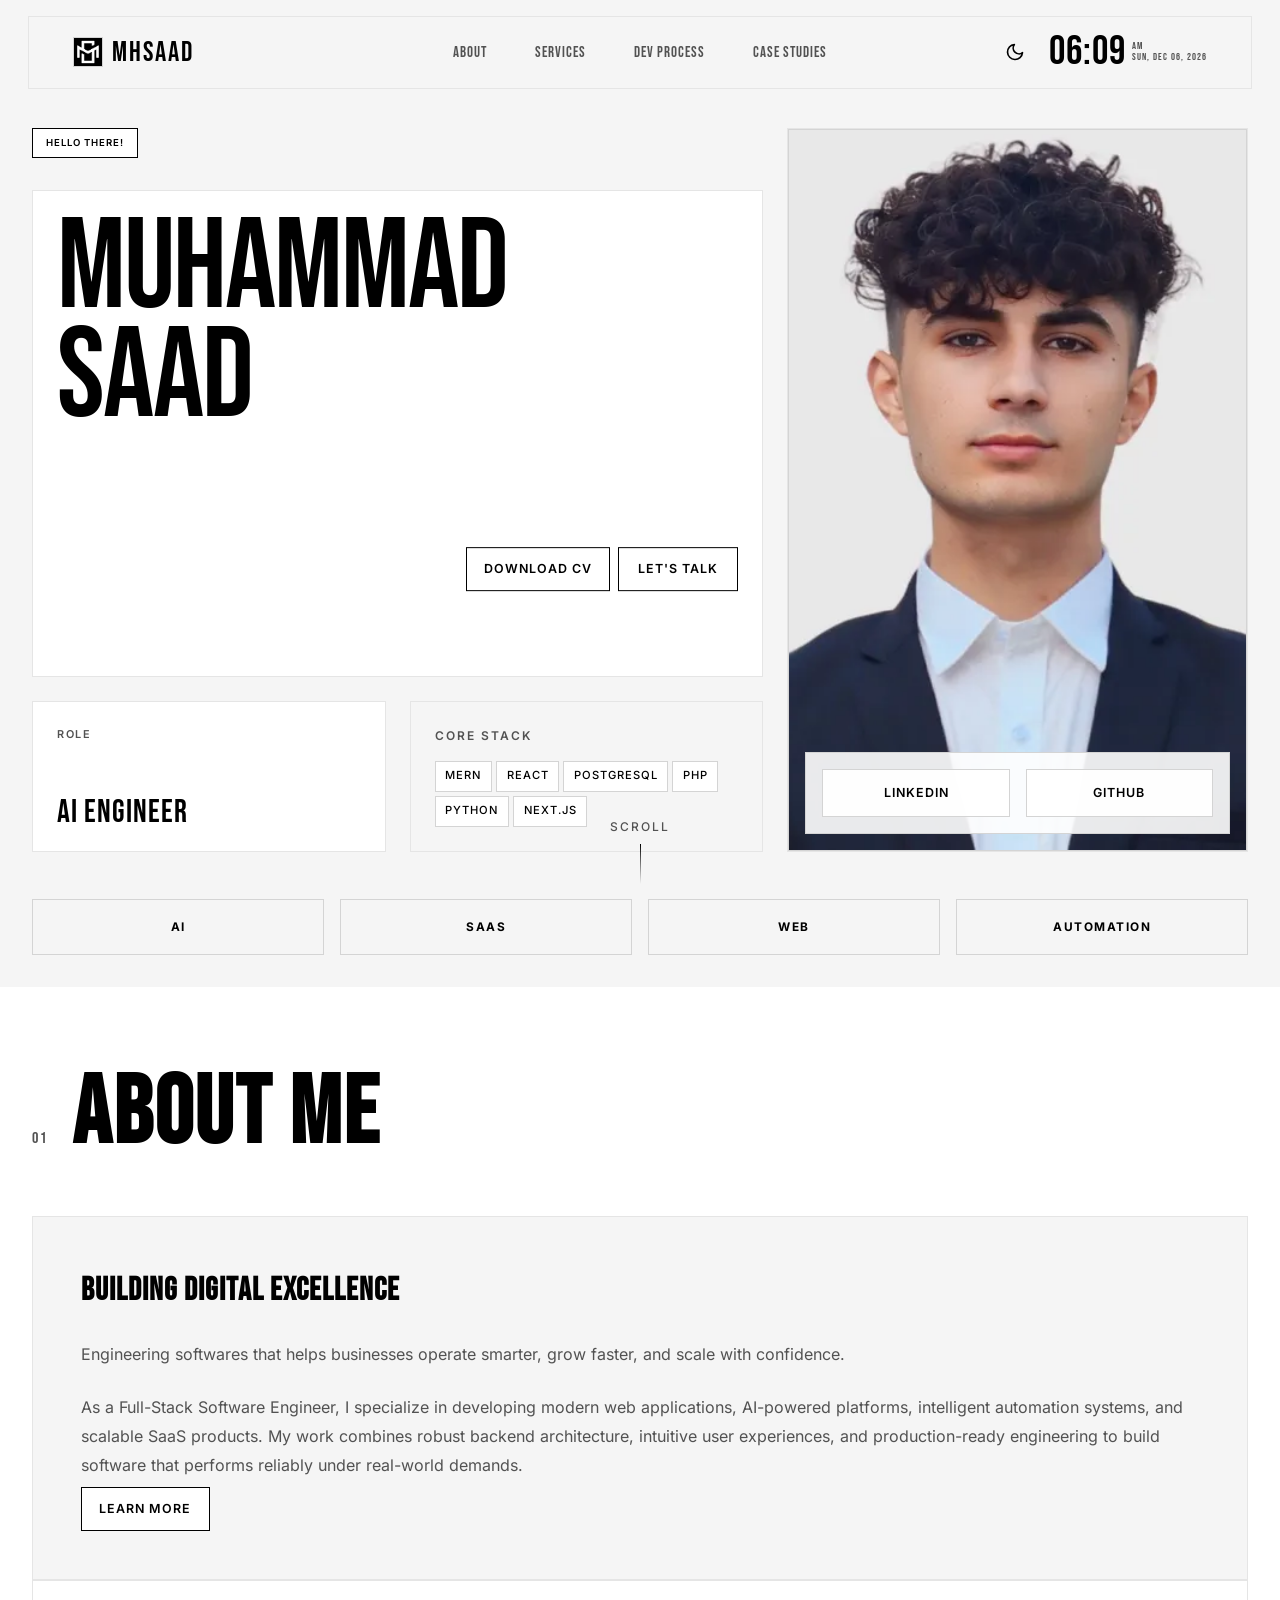
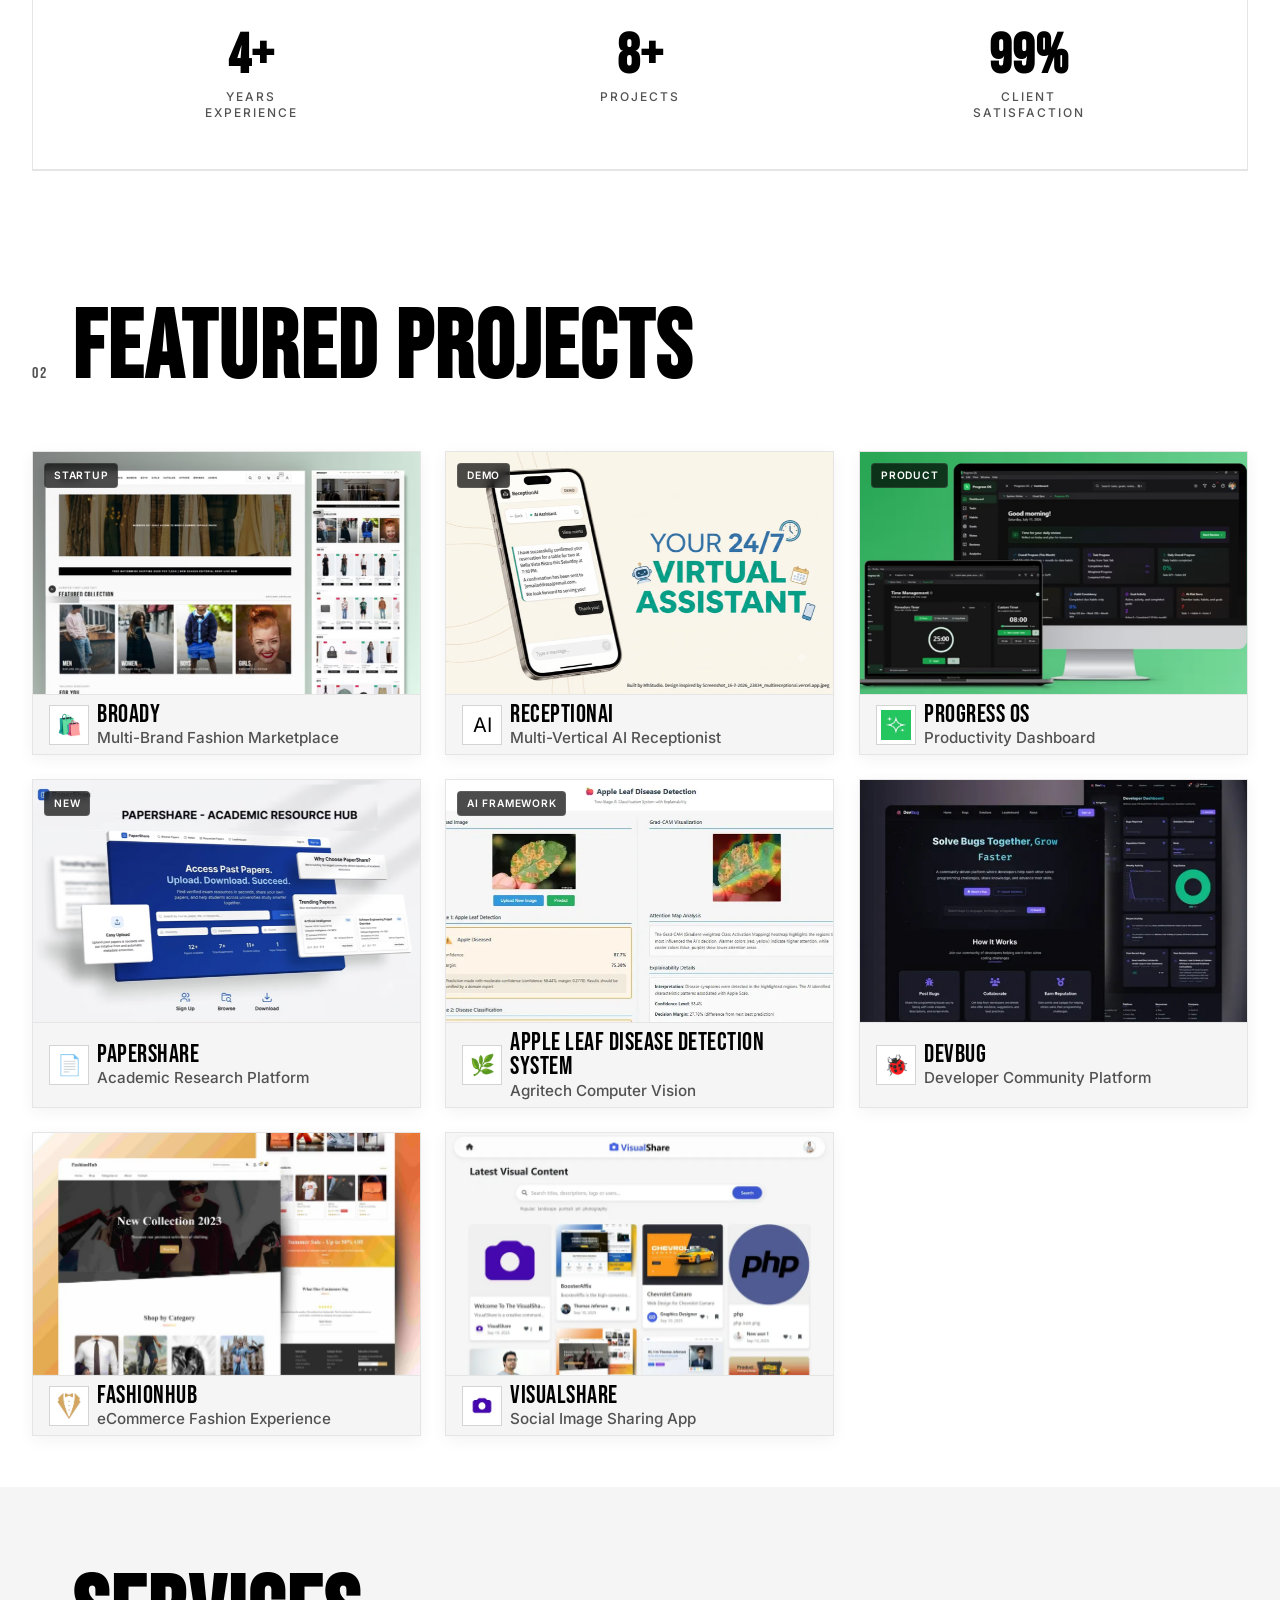
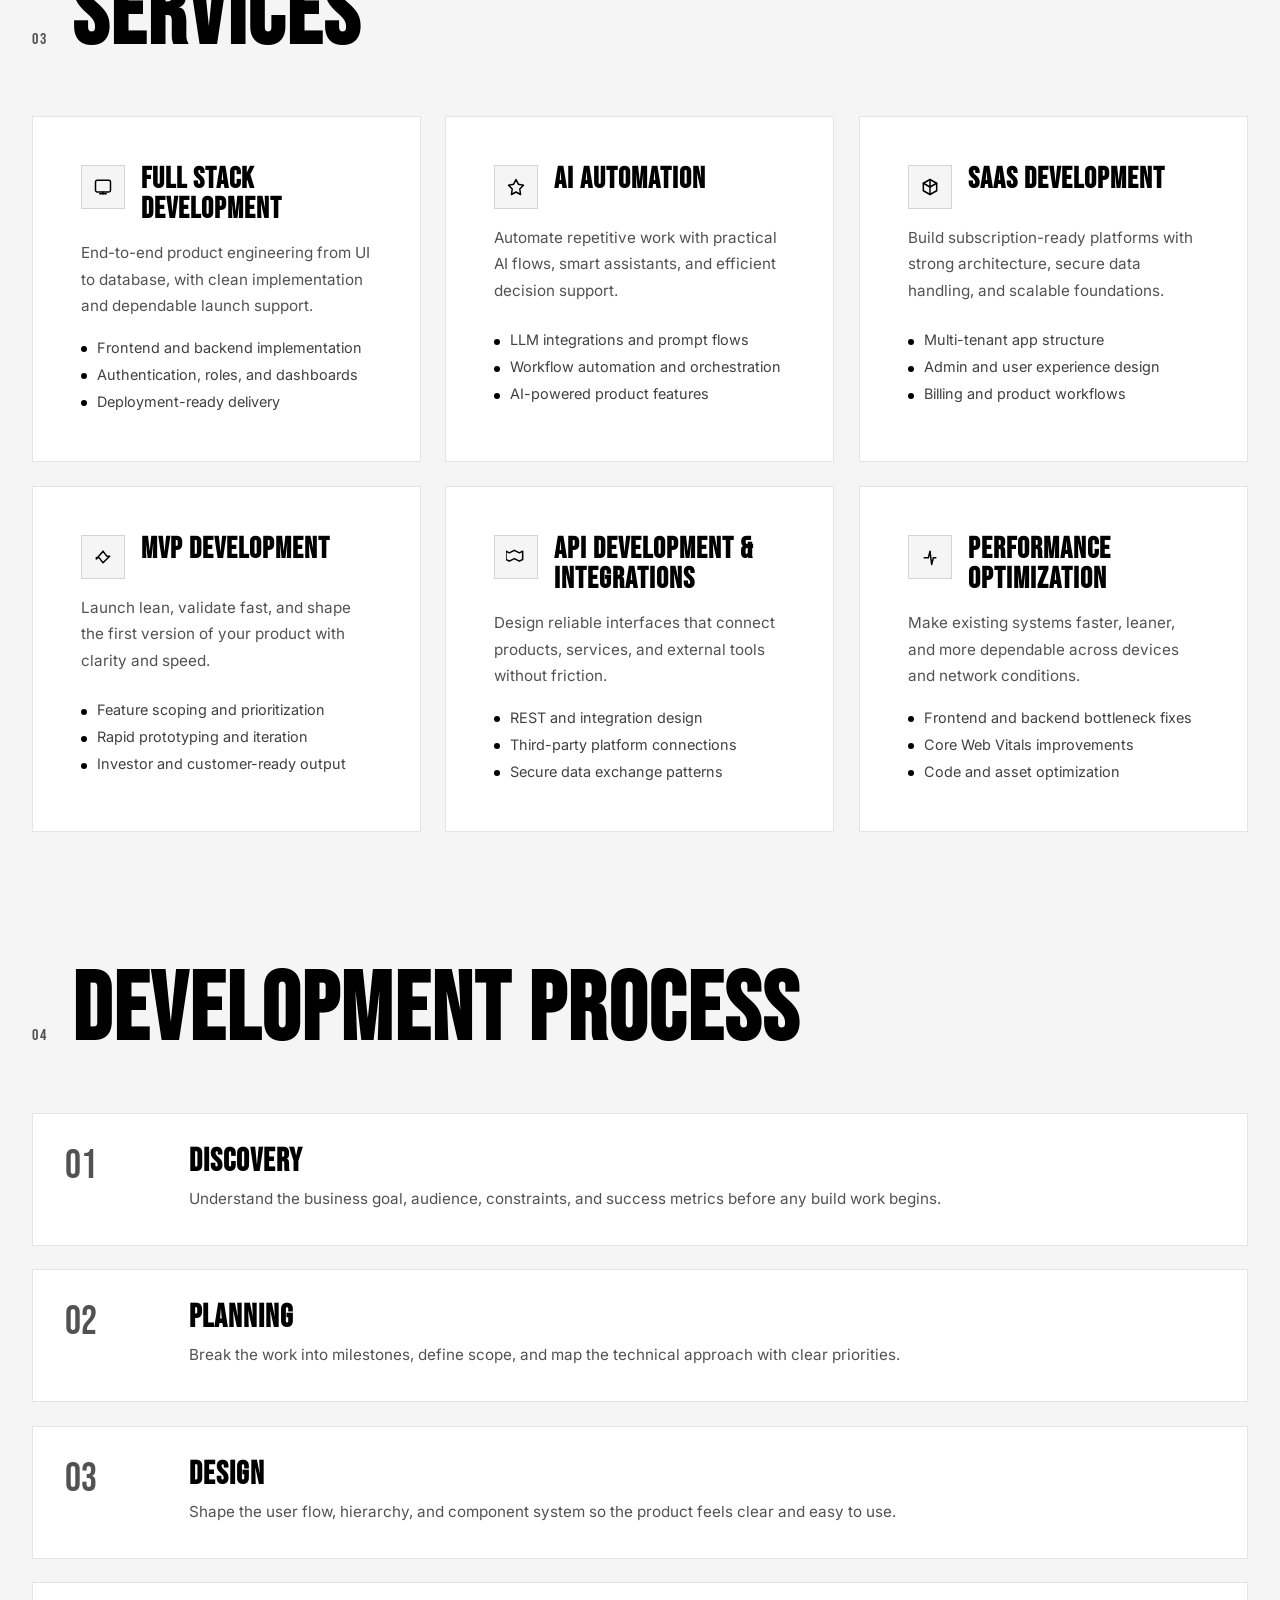
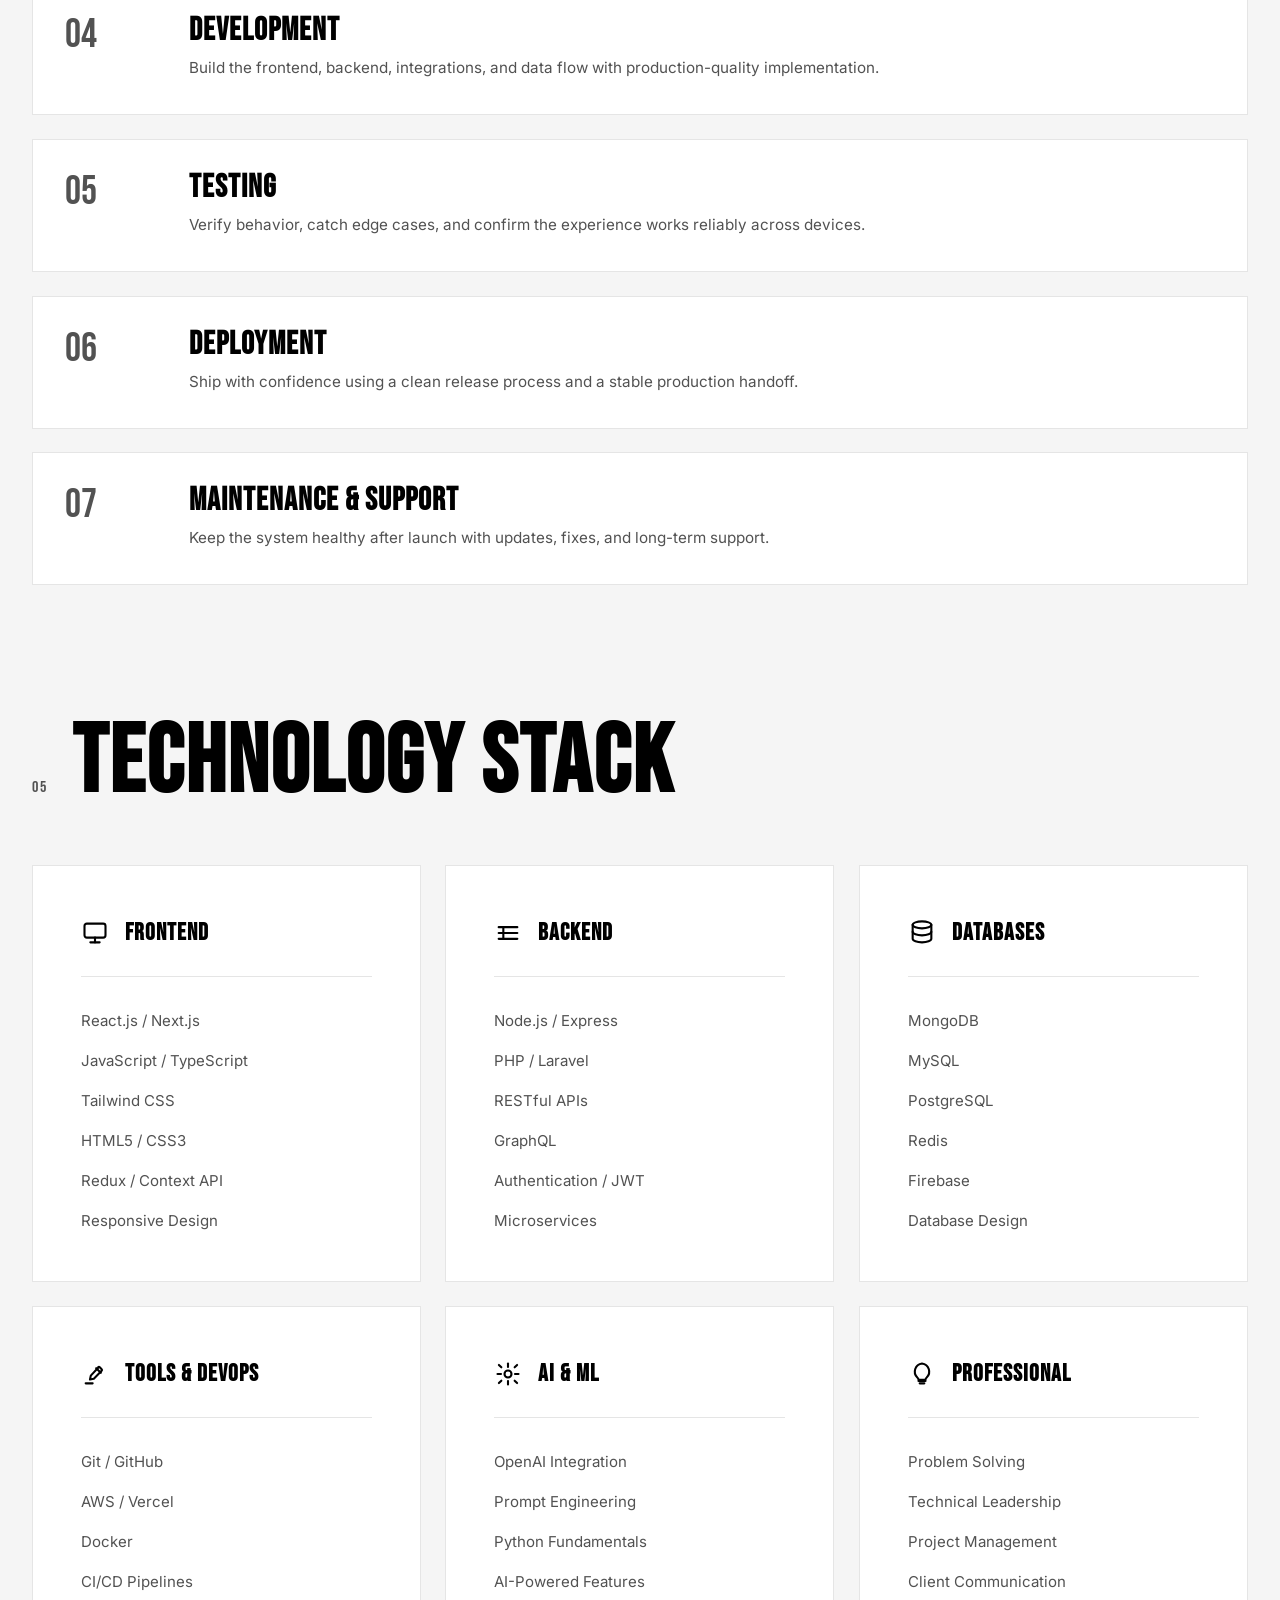
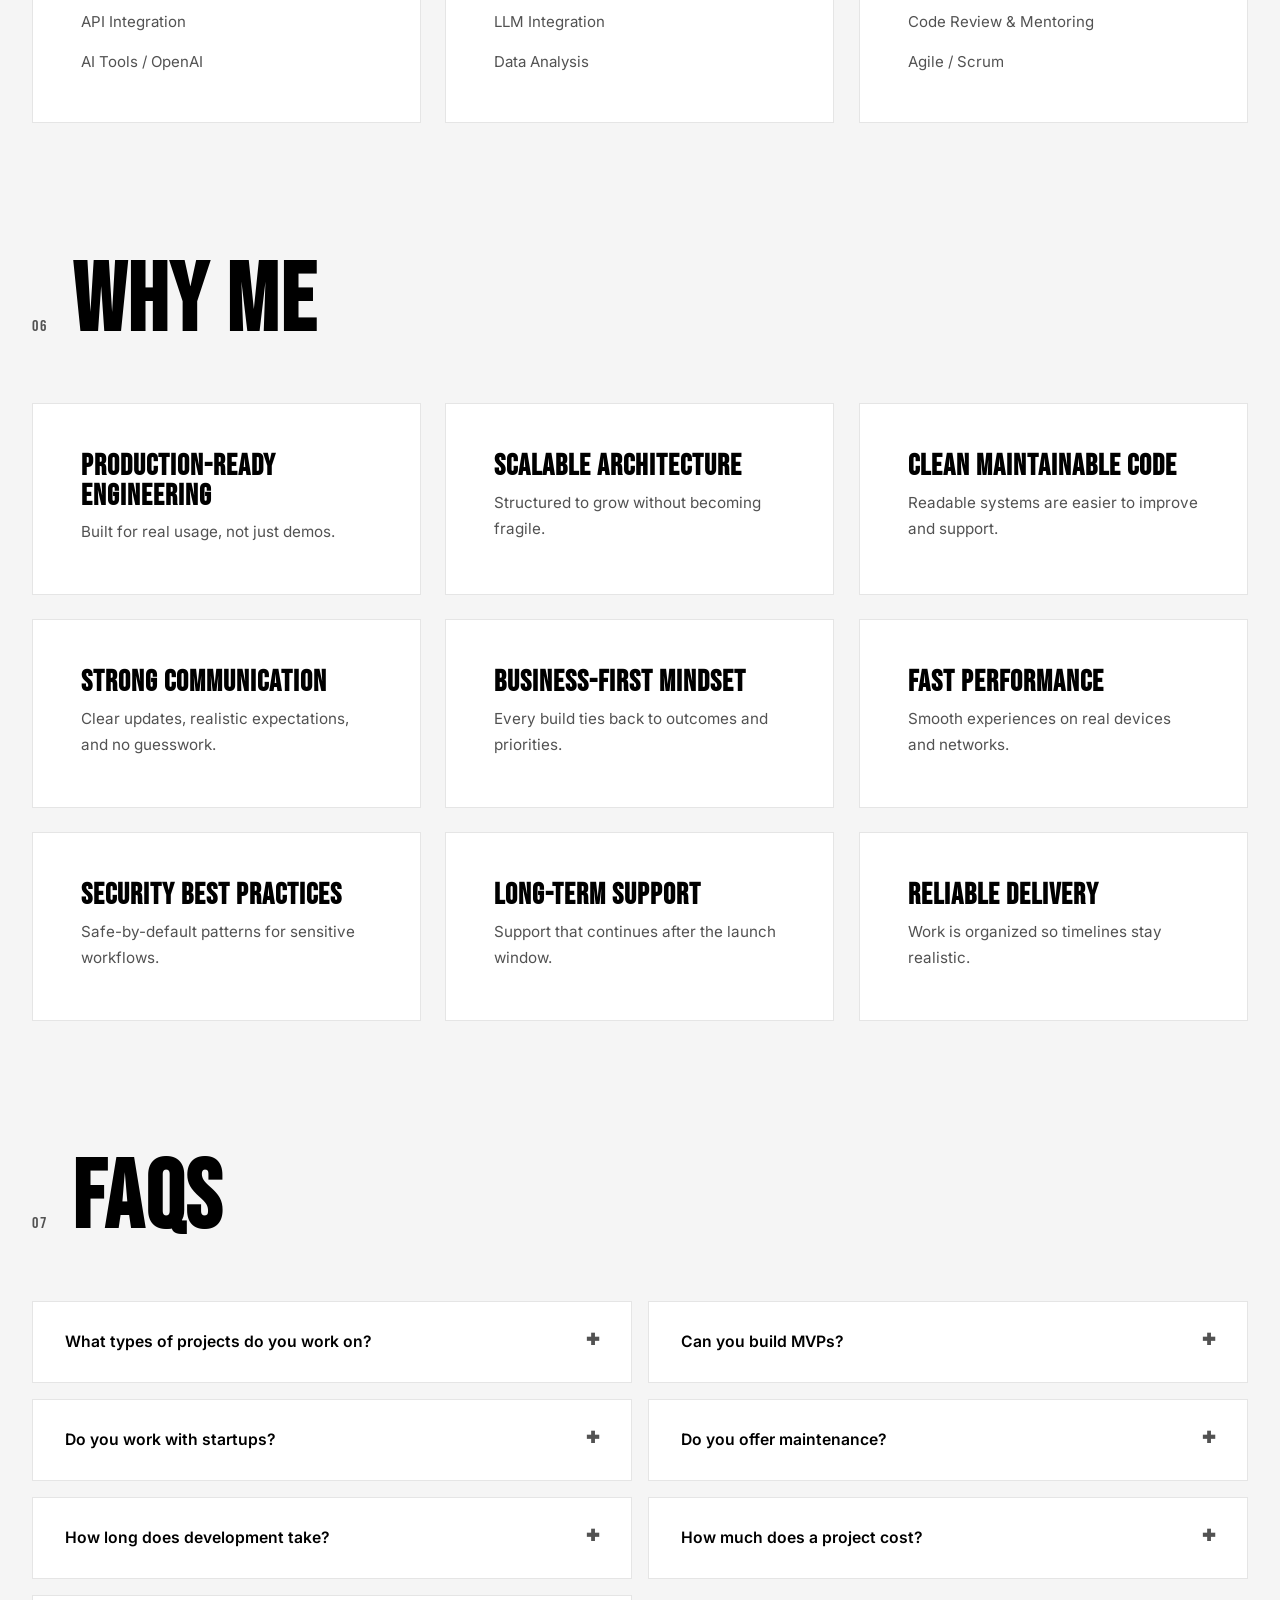
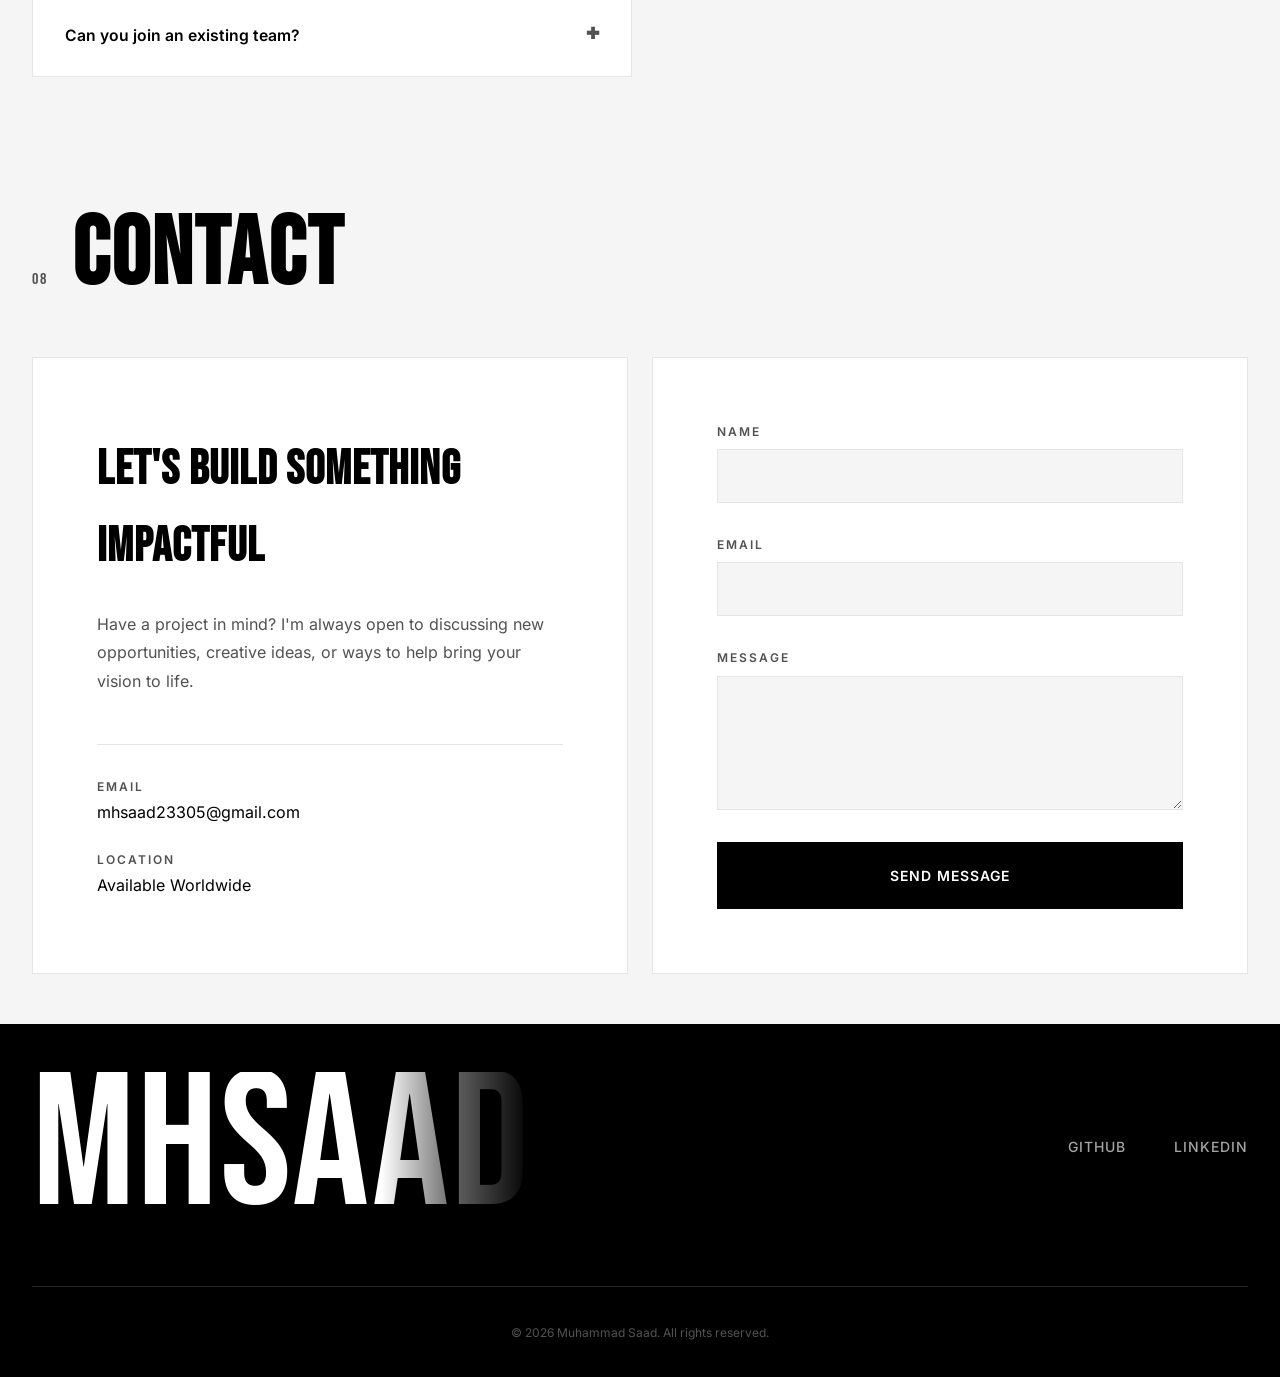
==== index.html @ 77449181 "chore(performance): implement full performance optimization plan" ====
<!DOCTYPE html>

<html lang="en">
<head>
<meta charset="utf-8">
<meta content="width=device-width, initial-scale=1.0" name="viewport">
<meta content="Muhammad Saad - Full-Stack Software Engineer specializing in AI systems, SaaS products, intelligent automation, and scalable web applications" name="description">
<!-- Google tag (gtag.js) -->
<style>:root{--color-black:#000000;--color-white:#ffffff;--color-gray-100:#f5f5f5;--color-gray-200:#e5e5e5;--color-gray-300:#d4d4d4;--color-gray-400:#a3a3a3;--color-gray-500:#737373;--color-gray-600:#525252;--color-gray-700:#404040;--color-gray-800:#262626;--color-gray-900:#171717;--font-display:'Bebas Neue',sans-serif;--font-body:'Inter',sans-serif;--spacing-xs:0.25rem;--spacing-sm:0.5rem;--spacing-md:1rem;--spacing-lg:1.5rem;--spacing-xl:2rem;--spacing-2xl:3rem;--spacing-3xl:4rem;--spacing-4xl:6rem;--container-max:1400px;--card-gap:1.5rem;--color-nav-scrolled:rgba(245, 245, 245, 0.95);--color-overlay-bg:rgba(255, 255, 255, 0.9);--color-overlay-btn:rgba(255, 255, 255, 0.96);--color-submit-bg:#000000;--color-submit-text:#ffffff;--color-submit-hover-bg:#ffffff;--color-submit-hover-text:#000000;--color-skeleton-1:#efefef;--color-skeleton-2:#f7f7f7}*,::after,::before{margin:0;padding:0;box-sizing:border-box}html{scroll-behavior:smooth;font-size:16px}body{font-family:var(--font-body);font-weight:400;line-height:1.6;color:var(--color-black);background-color:var(--color-gray-100);-webkit-font-smoothing:antialiased;-moz-osx-font-smoothing:grayscale}.pipe-loader{position:fixed;inset:0;z-index:4000;display:flex;align-items:center;justify-content:center;background-color:rgba(245,245,245,.82)}.pipe-loader-bars{display:inline-flex;gap:8px;align-items:center}.pipe-loader-bars span{width:4px;height:28px;background-color:var(--color-black);animation:.9s ease-in-out infinite pipePulse}.pipe-loader-bars span:nth-child(2){animation-delay:80ms}.pipe-loader-bars span:nth-child(3){animation-delay:.16s}.pipe-loader-bars span:nth-child(4){animation-delay:.24s}.pipe-loader-bars span:nth-child(5){animation-delay:.32s}.pipe-loader-bars span:nth-child(6){animation-delay:.4s}body.app-loading .scroll-indicator,body.app-loading .scroll-top-btn{opacity:0;visibility:hidden}a{text-decoration:none;color:inherit}ul{list-style:none}img{max-width:100%;height:auto;display:block}button{font-family:inherit;border:none;background:0 0}input{font-family:inherit;border:none;outline:0}.container{width:100%;max-width:var(--container-max);margin:0 auto;padding:0 var(--spacing-xl)}.sr-only{position:absolute;width:1px;height:1px;padding:0;margin:-1px;overflow:hidden;clip:rect(0,0,0,0);white-space:nowrap;border:0}.navbar{position:fixed;top:clamp(.5rem,1.5vw,1rem);left:clamp(.75rem,2.4vw,1.75rem);right:clamp(.75rem,2.4vw,1.75rem);z-index:1000;background-color:var(--color-gray-100);border:1px solid var(--color-gray-200)}.nav-container{max-width:var(--container-max);margin:0 auto;padding:var(--spacing-md) clamp(1.25rem,4vw,2.75rem);display:grid;grid-template-columns:1fr auto 1fr;column-gap:var(--spacing-lg);align-items:center;width:100%}.nav-logo{display:inline-flex;align-items:center;gap:.55rem;font-family:var(--font-display);font-size:1.75rem;letter-spacing:2px;color:var(--color-black)}.brand-logo-image{width:30px;height:30px;display:block;object-fit:cover;border:1px solid var(--color-gray-300)}.brand-logo-text{display:inline-flex;align-items:center;height:30px;line-height:1;transform:translateY(1px)}.nav-menu{display:flex;gap:var(--spacing-2xl);justify-self:center}.nav-meta{justify-self:end;display:flex;align-items:center;gap:1.25rem}.theme-toggle-btn{background:0 0;border:none;color:var(--color-black);display:flex;align-items:center;justify-content:center;padding:.25rem}.nav-datetime{display:flex;align-items:center;line-height:1;min-width:8.4rem;--nav-time-size:clamp(1.9rem, 3.2vw, 2.6rem);--nav-time-line-height:0.95}.nav-time-wrap{display:flex;align-items:flex-start;gap:.36rem}.nav-time-meta{display:flex;flex-direction:column;align-items:flex-start;justify-content:center;height:calc(var(--nav-time-size) * var(--nav-time-line-height));gap:.02rem}.nav-time{font-family:var(--font-display);font-size:var(--nav-time-size);letter-spacing:1px;line-height:var(--nav-time-line-height);font-weight:400}.nav-ampm{width:auto;text-align:left;font-size:.62rem;line-height:1;font-weight:300;letter-spacing:1.3px;text-transform:uppercase;color:var(--color-gray-600);font-family:var(--font-display)}.nav-date{width:auto;text-align:left;font-size:.62rem;line-height:1;font-weight:300;letter-spacing:1px;text-transform:uppercase;color:var(--color-gray-600);font-family:var(--font-display)}.nav-link{font-family:var(--font-display);font-size:.95rem;font-weight:300;text-transform:uppercase;letter-spacing:1px;color:var(--color-gray-600);position:relative}.nav-link::after{content:'';position:absolute;bottom:-4px;left:0;width:0;height:1px;background-color:var(--color-black)}.nav-toggle{display:none;flex-direction:column;gap:6px;padding:var(--spacing-sm)}.nav-toggle span{width:24px;height:2px;background-color:var(--color-black);transform-origin:center}.hero{min-height:100vh;padding-top:80px;display:flex;flex-direction:column;background-color:var(--color-gray-100);position:relative}.hero-container{flex:1;display:grid;grid-template-columns:1.35fr 0.85fr;gap:var(--card-gap);max-width:var(--container-max);margin:0 auto;padding:var(--spacing-2xl) var(--spacing-xl);width:100%}.hero-card{background-color:var(--color-white);border:1px solid var(--color-gray-200);border-radius:0;padding:var(--spacing-lg)}.hero-badge{width:fit-content;padding:.4rem .8rem;font-size:.6rem;font-weight:600;text-transform:uppercase;letter-spacing:1px;color:var(--color-black);background-color:var(--color-white);border:1px solid var(--color-black);border-radius:0;display:inline-block;margin-bottom:var(--spacing-sm)}.hero-left{display:flex;flex-direction:column;gap:var(--card-gap)}.hero-name-card{flex:1;display:flex;flex-direction:column;align-items:flex-start;justify-content:flex-start;background-color:var(--color-white);border-color:var(--color-gray-200);min-height:200px;padding:var(--spacing-lg);position:relative}.name-display{display:flex;flex-direction:column;align-items:flex-start;max-width:100%}.hero-name-actions{display:flex;flex-wrap:wrap;gap:var(--spacing-sm);position:absolute;top:78%;right:var(--spacing-lg);transform:translateY(-50%);width:auto;justify-content:flex-end;padding-top:0;margin-top:0;z-index:2}.hero-cv-btn{display:inline-flex;align-items:center;justify-content:center;border:1px solid var(--color-black);padding:.68rem 1.08rem;font-family:var(--font-body);font-size:.78rem;font-weight:600;letter-spacing:1px;text-transform:uppercase;color:var(--color-black);background-color:var(--color-white)}.hero-talk-btn{min-width:120px}.name-line{font-family:var(--font-display);font-size:clamp(3.5rem,10vw,8rem);line-height:.85;letter-spacing:-2px;color:var(--color-black)}.hero-bottom-row{display:grid;grid-template-columns:1fr 1fr;gap:var(--card-gap)}.hero-titles-card{display:flex;flex-direction:column;justify-content:space-between;background-color:var(--color-white);border-color:var(--color-gray-200)}.titles-label{font-size:.68rem;font-weight:600;text-transform:uppercase;letter-spacing:1.6px;color:var(--color-gray-500)}.rotating-titles{display:flex;flex-direction:column;gap:0;margin-top:auto}.titles-wrapper{position:relative;height:2.5rem;overflow:hidden}.rotating-title{position:absolute;top:0;left:0;font-family:var(--font-display);font-size:clamp(1.5rem,2.5vw,2rem);letter-spacing:1px;color:var(--color-black);opacity:0;transform:translateY(20px)}.rotating-title.active{opacity:1;transform:translateY(0)}.hero-stack-card{display:flex;flex-direction:column;gap:var(--spacing-md);justify-content:flex-start;align-items:flex-start;background-color:var(--color-gray-100);border-color:var(--color-gray-200)}.stack-label{font-size:.75rem;font-weight:600;text-transform:uppercase;letter-spacing:2px;color:var(--color-gray-600)}.core-stack{display:flex;flex-wrap:wrap;gap:var(--spacing-xs)}.stack-tag{padding:.35rem .6rem;font-size:.7rem;font-weight:500;text-transform:uppercase;letter-spacing:1px;color:var(--color-black);background-color:var(--color-white);border:1px solid var(--color-gray-300)}.hero-right{display:flex}.hero-image-card{flex:1;display:flex;flex-direction:column;padding:0;overflow:hidden}.hero-image{flex:1;position:relative;background-color:var(--color-gray-100);border:1px solid var(--color-gray-300);overflow:hidden}.hero-avatar{width:100%;height:100%;min-height:420px;object-fit:cover;object-position:center top}.hero-social{display:grid;grid-template-columns:1fr 1fr;gap:var(--spacing-md);padding:var(--spacing-md)}.hero-social-overlay{position:absolute;left:var(--spacing-md);right:var(--spacing-md);bottom:var(--spacing-md);z-index:2;background-color:var(--color-overlay-bg);border:1px solid var(--color-gray-300)}.hero-social-link{padding:.8rem 1rem;font-size:.78rem;font-weight:600;text-transform:uppercase;letter-spacing:1px;text-align:center;color:var(--color-black);background-color:var(--color-overlay-btn);border:1px solid var(--color-gray-300)}.scroll-indicator{display:flex;flex-direction:column;align-items:center;gap:var(--spacing-sm);padding:0;position:absolute;left:50%;bottom:var(--spacing-md);transform:translateX(-50%);z-index:3}.scroll-indicator span{font-size:.75rem;font-weight:500;text-transform:uppercase;letter-spacing:2px;color:var(--color-gray-400)}.scroll-line{width:1px;height:40px;background:linear-gradient(to bottom,var(--color-black),transparent);animation:2s ease-in-out infinite scrollPulse}@keyframes scrollPulse{0%,100%{opacity:.3;transform:scaleY(.5)}50%{opacity:1;transform:scaleY(1)}}.expertise-stack{display:grid;grid-template-columns:repeat(2,minmax(0,1fr));gap:var(--spacing-sm)}.expertise-pill{display:inline-flex;align-items:center;justify-content:center;min-height:56px;padding:.75rem 1rem;font-size:.74rem;font-weight:700;letter-spacing:1.5px;text-transform:uppercase;color:var(--color-black);background-color:var(--color-gray-100);border:1px solid var(--color-gray-300);border-radius:0;will-change:transform}.hero-expertise-section{padding:0 0 var(--spacing-xl);background:var(--color-gray-100);margin-top:-1px}.hero-expertise-stack{grid-template-columns:repeat(4,minmax(0,1fr));gap:var(--spacing-md)}.faq-content{padding:0 var(--spacing-xl) var(--spacing-xl);font-size:.95rem;line-height:1.8;color:var(--color-gray-600)}.newsletter-banner{position:fixed;top:0;left:50%;width:min(720px,100vw);padding:0;transform:translate3d(-50%,-145%,0);opacity:0;visibility:hidden;z-index:1500}.newsletter-card{position:relative;padding:var(--spacing-xl);background:linear-gradient(180deg,rgba(255,255,255,.96),rgba(245,245,245,.98)),var(--color-white);border:1px solid var(--color-gray-200);box-shadow:0 24px 60px rgba(0,0,0,.14);overflow:hidden}.newsletter-card::before{content:'';position:absolute;inset:0 auto auto 0;width:100%;height:3px;background:linear-gradient(90deg,var(--color-black),var(--color-gray-500))}.newsletter-close{position:absolute;top:var(--spacing-md);right:var(--spacing-md);width:36px;height:36px;border:1px solid var(--color-gray-200);background-color:var(--color-white);color:var(--color-black);font-size:1.35rem;line-height:1}.newsletter-copy{display:flex;flex-direction:column;gap:var(--spacing-sm);padding-right:2.75rem;margin-bottom:var(--spacing-lg)}.newsletter-kicker{font-size:.7rem;font-weight:700;text-transform:uppercase;letter-spacing:2px;color:var(--color-gray-500)}.newsletter-title{font-family:var(--font-display);font-size:clamp(2rem,4vw,3rem);line-height:.95;letter-spacing:1px;text-transform:uppercase;color:var(--color-black)}.newsletter-text{font-size:.95rem;line-height:1.7;color:var(--color-gray-600);max-width:60ch}.newsletter-form{display:grid;grid-template-columns:minmax(0,1fr) auto;gap:var(--spacing-sm);align-items:start}.newsletter-input{width:100%;min-height:52px;padding:.85rem 1rem;font-size:.95rem;color:var(--color-black);background-color:var(--color-white);border:1px solid var(--color-gray-300)}.newsletter-submit{min-height:52px;padding:.85rem 1.25rem;font-size:.8rem;font-weight:700;text-transform:uppercase;letter-spacing:1px;color:var(--color-white);background-color:var(--color-black);border:1px solid var(--color-black)}.newsletter-status{grid-column:1/-1;min-height:1.1rem;font-size:.8rem;color:var(--color-gray-500)}.scroll-top-btn{position:fixed;right:var(--spacing-lg);bottom:var(--spacing-lg);width:42px;height:42px;display:inline-flex;align-items:center;justify-content:center;border:1px solid var(--color-gray-300);background-color:var(--color-white);color:var(--color-black);font-size:1.2rem;line-height:1;opacity:0;visibility:hidden;transform:translateY(8px);z-index:1200}.modal{position:fixed;top:0;left:0;right:0;bottom:0;z-index:2000;display:flex;align-items:stretch;justify-content:center;padding:var(--spacing-md) var(--spacing-xl);opacity:0;visibility:hidden;will-change:opacity,visibility;backdrop-filter:none}.modal-overlay{position:absolute;top:0;left:0;right:0;bottom:0;background-color:rgba(0,0,0,.9)}.modal-content{position:relative;width:100%;max-width:1100px;height:calc(100vh - (var(--spacing-md) * 2));overflow:hidden;background-color:var(--color-white);transform:translateY(10px);opacity:0;display:flex;flex-direction:column;will-change:transform,opacity;contain:layout paint}.hero-image{position:relative}.hero-image::before{content:'';position:absolute;inset:0;background:linear-gradient(90deg,transparent 0,rgba(255,255,255,.4) 50%,transparent 100%);transform:translateX(-100%);animation:1.5s infinite skeletonSweep;will-change:transform;opacity:1}.modal-close{position:absolute;top:var(--spacing-lg);right:var(--spacing-lg);width:48px;height:48px;display:flex;align-items:center;justify-content:center;font-size:2rem;color: var(--color-gray-600);background-color:var(--color-gray-100);z-index:1000}.modal-body{padding:var(--spacing-2xl) var(--spacing-2xl);height:100%;overflow-y:auto;display:flex;flex-direction:column}.modal-header{display:flex;gap:var(--spacing-lg);align-items:flex-start;margin-bottom:var(--spacing-lg)}.modal-icon-box{width:56px;min-width:56px;height:56px;display:flex;align-items:center;justify-content:center;background-color:var(--color-gray-100);border:1px solid var(--color-gray-200);font-size:2rem;flex-shrink:0}.modal-platform-icon{display:block}.modal-header-content{display:flex;flex-direction:column;gap:var(--spacing-xs);width:100%}.modal-title-row{display:flex;align-items:flex-start;justify-content:space-between;gap:var(--spacing-md)}.modal-title{font-family:var(--font-display);font-size:clamp(2rem,4vw,3rem);letter-spacing:1px;line-height:1.2}.modal-tagline{font-size:.9rem;color:var(--color-gray-600);margin:0;font-weight:500}.modal-carousel-section{display:flex;align-items:center;gap:var(--spacing-lg);margin-bottom:var(--spacing-lg)}.modal-carousel{flex:1;border:1px solid var(--color-gray-200);background-color:var(--color-gray-100)}.carousel-container{position:relative;width:100%;aspect-ratio:16/5.5;min-height:120px;max-height:190px;overflow:hidden;background-color:var(--color-gray-200)}.carousel-slides{display:flex;height:100%}.carousel-nav{width:40px;height:40px;min-width:40px;min-height:40px;display:flex;align-items:center;justify-content:center;background-color:var(--color-black);color:var(--color-white);border:none;font-size:1.1rem;font-weight:600;flex-shrink:0}.carousel-prev{order:-1}.carousel-next{order:1}.modal-main-view{display:flex;flex-direction:column;min-height:100%}.modal-description-container{margin-bottom:var(--spacing-lg);flex-grow:1}.modal-description-wrapper{position:relative;display:inline-block;width:100%}.modal-description{font-size:.95rem;line-height:1.6;color:var(--color-gray-600);display:-webkit-box;-webkit-line-clamp:2;-webkit-box-orient:vertical;overflow:hidden;margin-bottom:0}.learn-more-btn{position:absolute;bottom:0;right:0;font-size:.95rem;font-weight:600;font-family:inherit;line-height:1.6;text-transform:none;letter-spacing:normal;color:var(--color-black);background:var(--color-white);border:none;padding:0 0 0 8px;box-shadow:-20px 0 15px var(--color-white)}@media (max-width:768px){.modal-description{-webkit-line-clamp:unset;display:block;margin-bottom:var(--spacing-md)}.learn-more-btn{position:relative;bottom:auto;right:auto;background:0 0;padding:0;border-bottom:1px solid var(--color-black);padding-bottom:2px}}.modal-details-view{display:flex;flex-direction:column;height:100%}.modal-details-header{position:sticky;top:-24px;background-color:var(--color-white);padding:var(--spacing-md) 0;margin-bottom:var(--spacing-lg);z-index:100;border-bottom:1px solid var(--color-gray-200)}.modal-back-btn{font-size:.85rem;font-weight:600;text-transform:uppercase;letter-spacing:1px;color:var(--color-black);background:0 0;border:none;display:flex;align-items:center;gap:var(--spacing-sm)}.modal-section{margin-bottom:var(--spacing-lg)}.modal-section-title{font-size:.75rem;font-weight:600;text-transform:uppercase;letter-spacing:2px;color: var(--color-gray-600);margin-bottom:var(--spacing-md)}.modal-tech{display:flex;flex-wrap:wrap;gap:var(--spacing-sm)}.modal-actions{padding-top:var(--spacing-sm);padding-bottom:0;border-top:none;display:flex;gap:var(--spacing-md);flex-wrap:wrap;margin-top:var(--spacing-xs)}.modal-link{display:inline-flex;align-items:center;font-size:.875rem;font-weight:600;text-transform:uppercase;letter-spacing:1px;padding:.6rem 1.2rem;border:1px solid var(--color-black);color:var(--color-black);background-color:transparent}.image-lightbox{position:fixed;inset:0;z-index:3000;display:none;align-items:center;justify-content:center;padding:var(--spacing-xl);background-color:rgba(0,0,0,.95)}.lightbox-image{max-width:min(92vw,1400px);max-height:88vh;width:auto;height:auto;object-fit:contain;transform-origin:0 0;touch-action:none}.lightbox-nav{position:absolute;top:50%;transform:translateY(-50%);width:50px;height:50px;background-color:rgba(255,255,255,.1);color:var(--color-white);border:1px solid rgba(255,255,255,.2);font-size:1.5rem;display:flex;align-items:center;justify-content:center;z-index:3010}.lightbox-prev{left:var(--spacing-lg)}.lightbox-next{right:var(--spacing-lg)}.lightbox-close{position:absolute;top:var(--spacing-lg);right:var(--spacing-lg);width:44px;height:44px;border:1px solid var(--color-gray-300);background-color:var(--color-white);color:var(--color-black);font-size:1.8rem;line-height:1}.modal-live{background-color:var(--color-black);color:var(--color-white)}.modal-github{background-color:transparent}@media (max-width:1200px){.hero-container{grid-template-columns:1.2fr 0.8fr}}@media (max-width:992px){.hero-container{grid-template-columns:1fr}.hero-left{order:2}.hero-right{order:1}.hero-name-card{min-height:200px}.hero-name-actions{right:var(--spacing-md);top:54%}.modal-content{max-width:92vw}.hero-avatar{min-height:320px}.carousel-container{aspect-ratio:16/6}.hero-expertise-stack{grid-template-columns:repeat(2,minmax(0,1fr))}.expertise-stack{grid-template-columns:repeat(2,minmax(0,1fr))}}@media (max-width:768px){:root{--spacing-xl:1.5rem;--spacing-2xl:2rem;--spacing-3xl:3rem;--spacing-4xl:4rem}.nav-menu{position:fixed;top:0;right:0;width:100%;height:100vh;flex-direction:column;align-items:center;justify-content:center;gap:var(--spacing-2xl);background-color:var(--color-white);transform:translateX(100%)}.nav-toggle{display:flex;z-index:100}.nav-link{font-size:1.5rem}.nav-container{grid-template-columns:1fr auto auto;gap:var(--spacing-md)}.nav-meta{display:flex;justify-content:flex-end}.nav-datetime{display:none}.hero-bottom-row{grid-template-columns:1fr}.hero-name-actions{position:static;transform:none;width:100%;justify-content:flex-start;margin-top:var(--spacing-md)}.name-line{font-size:clamp(4.2rem,16vw,5.4rem)}.hero-expertise-stack{grid-template-columns:repeat(2,minmax(0,1fr));gap:var(--spacing-sm)}.expertise-stack{grid-template-columns:repeat(2,minmax(0,1fr));gap:var(--spacing-xs)}.modal-header{flex-direction:column;align-items:stretch;gap:var(--spacing-md)}.modal-title-row{flex-direction:column;align-items:flex-start}.modal-carousel-section{display:grid;grid-template-columns:1fr 1fr;align-items:center;column-gap:var(--spacing-md);row-gap:var(--spacing-sm)}.modal-carousel{grid-column:1/-1;grid-row:1}.carousel-prev{grid-column:1;grid-row:2;justify-self:start;order:0}.carousel-next{grid-column:2;grid-row:2;justify-self:end;order:0}.carousel-container{aspect-ratio:16/7}.modal-content{max-width:95vw}.newsletter-card{padding:var(--spacing-lg)}.nav-menu{position:fixed;top:calc(clamp(.5rem,1.5vw,1rem) + 4.8rem);left:clamp(.75rem,2.4vw,1.75rem);right:clamp(.75rem,2.4vw,1.75rem);width:auto;max-height:calc(100vh - 7.5rem);flex-direction:column;align-items:stretch;justify-content:flex-start;gap:var(--spacing-md);padding:var(--spacing-xl);background:linear-gradient(180deg,rgba(255,255,255,.98),rgba(245,245,245,.97)),var(--color-white);border:1px solid var(--color-gray-200);box-shadow:0 28px 60px rgba(0,0,0,.12);border-radius:24px;transform:translate3d(0,-12px,0) scale(.985);opacity:0;visibility:hidden;overflow-y:auto;transform-origin:top center}.nav-menu li{opacity:0;transform:translateY(10px)}.nav-link{font-size:1.15rem;font-weight:700;letter-spacing:1.2px;width:100%;padding:.15rem 0}.newsletter-banner{left:0;width:100vw;padding:0}.newsletter-card{padding:var(--spacing-lg);border-radius:0 0 20px 20px}.newsletter-copy{padding-right:0}.newsletter-form{grid-template-columns:1fr}.newsletter-submit{width:100%}.newsletter-title{font-size:clamp(1.6rem,7vw,2.1rem)}.modal-body{scroll-padding-bottom:calc(var(--spacing-xl) + env(safe-area-inset-bottom))}.modal-description{-webkit-line-clamp:4;display:-webkit-box;-webkit-box-orient:vertical;overflow:hidden}.modal-description-wrapper{display:flex;flex-direction:column;gap:var(--spacing-sm)}.learn-more-btn{position:static;align-self:flex-end;padding:0;margin-top:calc(var(--spacing-xs) * -1)}.modal-actions{position:sticky;bottom:0;z-index:20;margin-top:var(--spacing-md);padding:var(--spacing-md) 0 calc(var(--spacing-sm) + env(safe-area-inset-bottom));background:linear-gradient(180deg,rgba(255,255,255,0),var(--color-white) 28%);backdrop-filter:blur(6px)}.modal-link{flex:1 1 0;justify-content:center}}@media (max-width:480px){.container{padding:0 var(--spacing-md)}.hero-card{padding:var(--spacing-md)}.hero-badge{padding:var(--spacing-xs) var(--spacing-sm);font-size:.6rem}.name-line{font-size:3.75rem}.modal-body{padding:var(--spacing-lg)}.modal-header{margin-bottom:var(--spacing-lg)}.modal-carousel-section{row-gap:var(--spacing-xs)}.carousel-next,.carousel-prev{width:32px;height:32px;min-width:32px;min-height:32px;font-size:.95rem}.hero-avatar{min-height:240px}.hero-social{grid-template-columns:repeat(2,minmax(0,1fr));gap:var(--spacing-sm)}.hero-social-overlay{left:var(--spacing-sm);right:var(--spacing-sm);bottom:var(--spacing-sm)}.carousel-nav{width:35px;height:35px;font-size:1rem}.modal-carousel-section{grid-template-columns:1fr 1fr}.modal-body{padding:var(--spacing-md)}.lightbox-close{top:var(--spacing-md);right:var(--spacing-md)}}@keyframes skeletonSweep{to{transform:translateX(100%)}}@keyframes pipePulse{0%,100%{transform:scaleY(.45);opacity:.35}50%{transform:scaleY(1);opacity:1}}::-webkit-scrollbar{width:8px}::-webkit-scrollbar-track{background:var(--color-gray-100)}::-webkit-scrollbar-thumb{background:var(--color-gray-400)}::-webkit-scrollbar-thumb:hover{background:var(--color-gray-600)}@media (prefers-reduced-motion:reduce){*,::after,::before{animation-duration:0s!important;animation-iteration-count:1!important}body{opacity:1}.hero-card{opacity:1;transform:none}}@media (prefers-contrast:high){:root{--color-gray-200:#c0c0c0;--color-gray-400:#808080;--color-gray-500:#606060;--color-gray-600:#404040}}</style><script>
    window.addEventListener('load', function() {
        var script = document.createElement('script');
        script.src = "https://www.googletagmanager.com/gtag/js?id=G-TZNPWMWETW";
        document.head.appendChild(script);

        window.dataLayer = window.dataLayer || [];
        function gtag(){dataLayer.push(arguments);}
        gtag('js', new Date());
        gtag('config', 'G-TZNPWMWETW');
    });
</script>
<title>Muhammad Saad | Full-Stack Software Engineer</title>
<link href="images/msstudio.webp" rel="icon" type="image/jpeg">
<link href="fonts.css" rel="stylesheet">
<noscript></noscript>
<link rel="preload" href="styles.min.css" as="style" onload="this.onload=null;this.rel='stylesheet'">
<noscript><link rel="stylesheet" href="styles.min.css"></noscript>
</head>
<body class="app-loading">
<div aria-label="Loading" aria-live="polite" class="pipe-loader" id="pipeLoader">
<div aria-hidden="true" class="pipe-loader-bars">
<span></span><span></span><span></span><span></span><span></span><span></span>
</div>
</div>
<!-- Navigation -->
<nav class="navbar">
<div class="nav-container">
<a aria-label="MsStudio" class="nav-logo" href="#hero">
<img alt="MsStudio logo" class="brand-logo-image" src="images/msstudio.webp"/>
<span class="brand-logo-text">MhSaad</span>
</a>
<ul class="nav-menu">
<li><a class="nav-link" href="about.html">About</a></li>
<li><a class="nav-link" href="services.html">Services</a></li>
<li><a class="nav-link" href="dev-process.html">Dev Process</a></li>
<li><a class="nav-link" href="case-studies.html">Case Studies</a></li>
</ul>
<div class="nav-meta">
<button aria-label="Toggle dark mode" class="theme-toggle-btn" id="themeToggle">
<svg class="sun-icon" fill="none" height="20" stroke="currentColor" stroke-linecap="round" stroke-linejoin="round" stroke-width="2" style="display: none;" viewbox="0 0 24 24" width="20" xmlns="http://www.w3.org/2000/svg"><circle cx="12" cy="12" r="5"></circle><line x1="12" x2="12" y1="1" y2="3"></line><line x1="12" x2="12" y1="21" y2="23"></line><line x1="4.22" x2="5.64" y1="4.22" y2="5.64"></line><line x1="18.36" x2="19.78" y1="18.36" y2="19.78"></line><line x1="1" x2="3" y1="12" y2="12"></line><line x1="21" x2="23" y1="12" y2="12"></line><line x1="4.22" x2="5.64" y1="19.78" y2="18.36"></line><line x1="18.36" x2="19.78" y1="5.64" y2="4.22"></line></svg>
<svg class="moon-icon" fill="none" height="20" stroke="currentColor" stroke-linecap="round" stroke-linejoin="round" stroke-width="2" viewbox="0 0 24 24" width="20" xmlns="http://www.w3.org/2000/svg"><path d="M21 12.79A9 9 0 1 1 11.21 3 7 7 0 0 0 21 12.79z"></path></svg>
</button>
<div aria-live="polite" class="nav-datetime">
<div class="nav-time-wrap">
<span class="nav-time" id="navTime">12:00</span>
<div class="nav-time-meta">
<span class="nav-ampm" id="navAmPm">AM</span>
<span class="nav-date" id="navDate">THU, 26 MAR 2026</span>
</div>
</div>
</div>
</div>
<button aria-label="Toggle navigation" class="nav-toggle">
<span></span>
<span></span>
</button>
</div>
</nav>
<!-- Newsletter Banner -->
<div aria-hidden="true" class="newsletter-banner" id="newsletterBanner">
<div class="newsletter-card">
<button aria-label="Dismiss newsletter signup" class="newsletter-close" type="button">×</button>
<div class="newsletter-copy">
<span class="newsletter-kicker">Newsletter</span>
<h3 class="newsletter-title">Get project updates in your inbox</h3>
<p class="newsletter-text">Short notes on new builds, launches, and case studies. No noise, no spam, just the interesting stuff.</p>
</div>
<form class="newsletter-form" novalidate="">
<label class="sr-only" for="newsletterEmail">Email address</label>
<input autocomplete="email" class="newsletter-input" id="newsletterEmail" name="email" placeholder="Email address" required="" type="email"/>
<button class="newsletter-submit" type="submit">Subscribe</button>
<p aria-live="polite" class="newsletter-status"></p>
</form>
</div>
</div>
<main>
<!-- Hero Section -->
<section class="hero" id="hero">
<div class="hero-container">
<!-- Left Column -->
<div class="hero-left">
<!-- Hello Badge -->
<div class="hero-badge">Hello There!</div>
<!-- Name Display Card -->
<div class="hero-card hero-name-card">
<div class="name-display">
<span class="name-line">MUHAMMAD</span>
<span class="name-line">SAAD</span>
</div>
<div class="hero-name-actions">
<a class="hero-cv-btn" href="images/Saad%27s%20Resume.pdf" rel="noopener noreferrer" target="_blank">Download CV</a>
<a class="hero-cv-btn hero-talk-btn" href="#contact">Let's Talk</a>
</div>
</div>
<!-- Bottom Row: Rotating Titles + Core Stack -->
<div class="hero-bottom-row">
<!-- Rotating Titles Card -->
<div class="hero-card hero-titles-card">
<span class="titles-label">Role</span>
<div class="rotating-titles">
<div class="titles-wrapper">
<span class="rotating-title active">Full Stack Developer</span>
<span class="rotating-title">AI Engineer</span>
<span class="rotating-title">MERN Specialist</span>
<span class="rotating-title">Backend Architect</span>
<span class="rotating-title">API Developer</span>
</div>
</div>
</div>
<!-- Core Stack Card -->
<div class="hero-card hero-stack-card">
<span class="stack-label">Core Stack</span>
<div class="core-stack">
<span class="stack-tag">MERN</span>
<span class="stack-tag">React</span>
<span class="stack-tag">PostgreSQL</span>
<span class="stack-tag">PHP</span>
<span class="stack-tag">Python</span>
<span class="stack-tag">Next.js</span>
</div>
</div>
</div>
</div>
<!-- Right Column - Image Card -->
<div class="hero-right">
<div class="hero-card hero-image-card">
<div class="hero-image">
<img alt="Muhammad Saad avatar" class="hero-avatar" decoding="async" loading="eager" fetchpriority="high" src="images/avatar-600.webp" srcset="images/avatar-600.webp 600w, images/avatar-1200.webp 1200w" sizes="(max-width: 768px) 574px, 574px"/>
<div class="hero-social hero-social-overlay">
<a class="hero-social-link" href="https://www.linkedin.com/in/muhammad-saad24/" rel="noopener noreferrer" target="_blank">LinkedIn</a>
<a class="hero-social-link" href="https://github.com/m-saad-1" rel="noopener noreferrer" target="_blank">GitHub</a>
</div>
</div>
</div>
</div>
</div>
<!-- Scroll Indicator -->
<div class="scroll-indicator">
<span>Scroll</span>
<div class="scroll-line"></div>
</div>
</section>
<section class="hero-expertise-section">
<div class="container">
<div class="expertise-stack hero-expertise-stack">
<span class="expertise-pill">AI</span>
<span class="expertise-pill">SaaS</span>
<span class="expertise-pill">Web</span>
<span class="expertise-pill">Automation</span>
</div>
</div>
</section>
<!-- About Section -->
<section class="section about-section" id="about">
<div class="container">
<div class="section-header">
<span class="section-number">01</span>
<h2 class="section-title">About Me</h2>
</div>
<div class="about-grid">
<div class="about-card about-unified">
<div class="about-row about-main-row">
<h3 class="about-heading">Building Digital Excellence</h3>
<p class="about-text">
                            Engineering softwares that helps businesses operate smarter, grow faster, and scale with confidence.
                        </p>
<p class="about-text">
                            As a Full-Stack Software Engineer, I specialize in developing modern web applications, AI-powered platforms, intelligent automation systems, and scalable SaaS products. My work combines robust backend architecture, intuitive user experiences, and production-ready engineering to build software that performs reliably under real-world demands.
                        </p>
<div class="page-hero-actions">
<a class="hero-cv-btn" href="about.html" aria-label="Learn more about Muhammad Saad's background">LEARN MORE</a>
</div>
</div>
<div class="about-divider"></div>
<div class="about-row about-stats-row">
<div class="stat-item">
<span class="stat-number">4+</span>
<span class="stat-label stat-label--multiline">Years<br/>Experience</span>
</div>
<div class="stat-item">
<span class="stat-number">8+</span>
<span class="stat-label stat-label--single">Projects</span>
</div>
<div class="stat-item">
<span class="stat-number">99%</span>
<span class="stat-label stat-label--multiline">Client<br/>Satisfaction</span>
</div>
</div>
<div class="about-divider"></div>
</div>
</div>
</div>
</section>
<!-- Portfolio Section -->
<section class="section portfolio-section" id="portfolio">
<div class="container">
<div class="section-header">
<span class="section-number">02</span>
<h2 class="section-title">Featured Projects</h2>
</div>
<div class="portfolio-grid">
<!-- Project 6 -->
<div aria-label="Open Broady project details" class="project-card" data-project="6" role="button" tabindex="0">
<div class="project-thumbnail"><span class="project-badge">Startup</span>
<img alt="" aria-hidden="true" class="project-thumb-placeholder" src="[data-uri]"/>
<img alt="Broady preview" class="project-thumb-img" decoding="async" fetchpriority="low" loading="lazy" src="images/Broady/Broady/thumbnail-700.avif" srcset="images/Broady/Broady/thumbnail-700.avif 700w, images/Broady/Broady/thumbnail-1400.avif 1400w" sizes="(max-width: 768px) 100vw, 50vw" style="object-position: top;"/>
</div>
<div class="project-header">
<div class="project-icon-box">
<span class="project-platform-icon">🛍️</span>
</div>
<div class="project-info">
<h3 class="project-title">Broady</h3>
<p class="project-tagline">Multi-Brand Fashion Marketplace</p>
</div>
</div>
</div>
<!-- Project 8 -->
<div aria-label="Open ReceptionAI project details" class="project-card" data-project="8" role="button" tabindex="0">
<div class="project-thumbnail">
<span class="project-badge">DEMO</span>
<img alt="" aria-hidden="true" class="project-thumb-placeholder" src="[data-uri]"/>
<img alt="ReceptionAI preview" class="project-thumb-img" decoding="async" fetchpriority="low" loading="lazy" src="images/AI_Chatbot/thumbnail-700.avif" srcset="images/AI_Chatbot/thumbnail-700.avif 700w, images/AI_Chatbot/thumbnail-1400.avif 1400w" sizes="(max-width: 768px) 100vw, 50vw"/>
</div>
<div class="project-header">
<div class="project-icon-box">
<span class="project-platform-icon">AI</span>
</div>
<div class="project-info">
<h3 class="project-title">ReceptionAI</h3>
<p class="project-tagline">Multi-Vertical AI Receptionist</p>
</div>
</div>
</div>
<!-- Project 3 -->
<div aria-label="Open Progress OS project details" class="project-card" data-project="3" role="button" tabindex="0">
<div class="project-thumbnail"><span class="project-badge">Product</span>
<img alt="" aria-hidden="true" class="project-thumb-placeholder" src="[data-uri]"/>
<img alt="Progress OS preview" class="project-thumb-img" decoding="async" fetchpriority="low" loading="lazy" src="images/PersonalOS/thumbnail-700.avif" srcset="images/PersonalOS/thumbnail-700.avif 700w, images/PersonalOS/thumbnail-1400.avif 1400w" sizes="(max-width: 768px) 100vw, 50vw"/>
</div>
<div class="project-header">
<div class="project-icon-box">
<img alt="Progress OS logo" class="project-logo-icon" src="images/personalOS.webp"/>
</div>
<div class="project-info">
<h3 class="project-title">Progress OS</h3>
<p class="project-tagline">Productivity Dashboard</p>
</div>
</div>
</div>
<!-- Project 7 -->
<div aria-label="Open PaperShare project details" class="project-card" data-project="7" role="button" tabindex="0">
<div class="project-thumbnail">
<span class="project-badge">New</span>
<img alt="PaperShare preview" class="project-thumb-img" decoding="async" fetchpriority="low" loading="lazy" src="images/Papershare/thumbnail-700.avif" srcset="images/Papershare/thumbnail-700.avif 700w, images/Papershare/thumbnail-1400.avif 1400w" sizes="(max-width: 768px) 100vw, 50vw"/>
</div>
<div class="project-header">
<div class="project-icon-box">
<span class="project-platform-icon">📄</span>
</div>
<div class="project-info">
<h3 class="project-title">PaperShare</h3>
<p class="project-tagline">Academic Research Platform</p>
</div>
</div>
</div>
<!-- Project 5 -->
<div aria-label="Open Apple Leaf Disease Detection System project details" class="project-card" data-project="5" role="button" tabindex="0">
<div class="project-thumbnail"><span class="project-badge">AI Framework</span>
<img alt="" aria-hidden="true" class="project-thumb-placeholder" src="[data-uri]"/>
<img alt="Leaf disease project preview" class="project-thumb-img" decoding="async" fetchpriority="low" loading="lazy" src="images/leaf_disease_detection/thumbnail.webp"/>
</div>
<div class="project-header">
<div class="project-icon-box">
<span class="project-platform-icon">🌿</span>
</div>
<div class="project-info">
<h3 class="project-title">Apple Leaf Disease Detection System</h3>
<p class="project-tagline">Agritech Computer Vision</p>
</div>
</div>
</div>
<!-- Project 1 -->
<div aria-label="Open DevBug project details" class="project-card" data-project="1" role="button" tabindex="0">
<div class="project-thumbnail">
<img alt="" aria-hidden="true" class="project-thumb-placeholder" src="[data-uri]"/>
<img alt="DevBug preview" class="project-thumb-img" decoding="async" fetchpriority="low" loading="lazy" src="images/DevBug/thumbnail-700.webp" srcset="images/DevBug/thumbnail-700.webp 700w, images/DevBug/thumbnail-1400.webp 1400w" sizes="(max-width: 768px) 100vw, 50vw"/>
</div>
<div class="project-header">
<div class="project-icon-box">
<span class="project-platform-icon">🐞</span>
</div>
<div class="project-info">
<h3 class="project-title">DevBug</h3>
<p class="project-tagline">Developer Community Platform</p>
</div>
</div>
</div>
<!-- Project 2 -->
<div aria-label="Open FashionHub project details" class="project-card" data-project="2" role="button" tabindex="0">
<div class="project-thumbnail">
<img alt="" aria-hidden="true" class="project-thumb-placeholder" src="[data-uri]"/>
<img alt="FashionHub preview" class="project-thumb-img" decoding="async" fetchpriority="low" loading="lazy" src="images/FashionHub/Thumbnail.webp"/>
</div>
<div class="project-header">
<div class="project-icon-box">
<img alt="FashionHub logo" class="project-logo-icon" src="images/Fashionhub.webp"/>
</div>
<div class="project-info">
<h3 class="project-title">FashionHub</h3>
<p class="project-tagline">eCommerce Fashion Experience</p>
</div>
</div>
</div>
<!-- Project 4 -->
<div aria-label="Open VisualShare project details" class="project-card" data-project="4" role="button" tabindex="0">
<div class="project-thumbnail">
<img alt="" aria-hidden="true" class="project-thumb-placeholder" src="[data-uri]"/>
<img alt="VisualShare preview" class="project-thumb-img" decoding="async" fetchpriority="low" loading="lazy" src="images/VisualShare/thumbnail.webp"/>
</div>
<div class="project-header">
<div class="project-icon-box">
<img alt="VisualShare logo" class="project-logo-icon" src="images/visualshare.webp"/>
</div>
<div class="project-info">
<h3 class="project-title">VisualShare</h3>
<p class="project-tagline">Social Image Sharing App</p>
</div>
</div>
</div>
</div>
</div>
</section>

<!-- Services -->
<section class="section" id="services">
<div class="container">
<div class="section-header">
<span class="section-number">03</span>
<h2 class="section-title">Services</h2>
</div>
<div class="feature-grid">
<article class="feature-card">
<div class="feature-icon" aria-hidden="true">
<svg fill="none" stroke="currentColor" stroke-linecap="round" stroke-linejoin="round" stroke-width="1.8" viewbox="0 0 24 24"><rect height="14" rx="2" width="18" x="3" y="4"></rect><path d="M8 20h8"></path><path d="M12 18v2"></path></svg>
</div>
<h3 class="feature-title">Full Stack Development</h3>
<p class="feature-text">End-to-end product engineering from UI to database, with clean implementation and dependable launch support.</p>
<ul class="feature-list"><li>Frontend and backend implementation</li><li>Authentication, roles, and dashboards</li><li>Deployment-ready delivery</li></ul>
</article>
<article class="feature-card">
<div class="feature-icon" aria-hidden="true">
<svg fill="none" stroke="currentColor" stroke-linecap="round" stroke-linejoin="round" stroke-width="1.8" viewbox="0 0 24 24"><path d="M12 3l2.8 5.6L21 10l-4.5 4.4L17.5 21 12 18l-5.5 3 1-6.6L3 10l6.2-1.4L12 3z"></path></svg>
</div>
<h3 class="feature-title">AI Automation</h3>
<p class="feature-text">Automate repetitive work with practical AI flows, smart assistants, and efficient decision support.</p>
<ul class="feature-list"><li>LLM integrations and prompt flows</li><li>Workflow automation and orchestration</li><li>AI-powered product features</li></ul>
</article>
<article class="feature-card">
<div class="feature-icon" aria-hidden="true">
<svg fill="none" stroke="currentColor" stroke-linecap="round" stroke-linejoin="round" stroke-width="1.8" viewbox="0 0 24 24"><path d="M4 7.5L12 3l8 4.5v9L12 21l-8-4.5v-9z"></path><path d="M12 3v18"></path><path d="M4 7.5l8 4.5 8-4.5"></path></svg>
</div>
<h3 class="feature-title">SaaS Development</h3>
<p class="feature-text">Build subscription-ready platforms with strong architecture, secure data handling, and scalable foundations.</p>
<ul class="feature-list"><li>Multi-tenant app structure</li><li>Admin and user experience design</li><li>Billing and product workflows</li></ul>
</article>
<article class="feature-card">
<div class="feature-icon" aria-hidden="true">
<svg fill="none" stroke="currentColor" stroke-linecap="round" stroke-linejoin="round" stroke-width="1.8" viewbox="0 0 24 24"><path d="M4 14.5 12 5l4.5 6H20l-8 8-4.5-6H4z"></path></svg>
</div>
<h3 class="feature-title">MVP Development</h3>
<p class="feature-text">Launch lean, validate fast, and shape the first version of your product with clarity and speed.</p>
<ul class="feature-list"><li>Feature scoping and prioritization</li><li>Rapid prototyping and iteration</li><li>Investor and customer-ready output</li></ul>
</article>
<article class="feature-card">
<div class="feature-icon" aria-hidden="true">
<svg fill="none" stroke="currentColor" stroke-linecap="round" stroke-linejoin="round" stroke-width="1.8" viewbox="0 0 24 24"><path d="M4 7l6-3 6 3 4-2v10l-4 2-6-3-6 3-4-2V5l4 2z"></path></svg>
</div>
<h3 class="feature-title">API Development &amp; Integrations</h3>
<p class="feature-text">Design reliable interfaces that connect products, services, and external tools without friction.</p>
<ul class="feature-list"><li>REST and integration design</li><li>Third-party platform connections</li><li>Secure data exchange patterns</li></ul>
</article>
<article class="feature-card">
<div class="feature-icon" aria-hidden="true">
<svg fill="none" stroke="currentColor" stroke-linecap="round" stroke-linejoin="round" stroke-width="1.8" viewbox="0 0 24 24"><path d="M5 13h5l2-8 2 16 2-8h3"></path></svg>
</div>
<h3 class="feature-title">Performance Optimization</h3>
<p class="feature-text">Make existing systems faster, leaner, and more dependable across devices and network conditions.</p>
<ul class="feature-list"><li>Frontend and backend bottleneck fixes</li><li>Core Web Vitals improvements</li><li>Code and asset optimization</li></ul>
</article>
</div>
</div>
</section>

<!-- Development Process -->
<section class="section" id="process">
<div class="container">
<div class="section-header">
<span class="section-number">04</span>
<h2 class="section-title">Development Process</h2>
</div>
<div class="timeline-grid">
<div class="timeline-step"><div class="timeline-step-index">01</div><div class="timeline-step-copy"><h3 class="timeline-step-title">Discovery</h3><p class="timeline-step-text">Understand the business goal, audience, constraints, and success metrics before any build work begins.</p></div></div>
<div class="timeline-step"><div class="timeline-step-index">02</div><div class="timeline-step-copy"><h3 class="timeline-step-title">Planning</h3><p class="timeline-step-text">Break the work into milestones, define scope, and map the technical approach with clear priorities.</p></div></div>
<div class="timeline-step"><div class="timeline-step-index">03</div><div class="timeline-step-copy"><h3 class="timeline-step-title">Design</h3><p class="timeline-step-text">Shape the user flow, hierarchy, and component system so the product feels clear and easy to use.</p></div></div>
<div class="timeline-step"><div class="timeline-step-index">04</div><div class="timeline-step-copy"><h3 class="timeline-step-title">Development</h3><p class="timeline-step-text">Build the frontend, backend, integrations, and data flow with production-quality implementation.</p></div></div>
<div class="timeline-step"><div class="timeline-step-index">05</div><div class="timeline-step-copy"><h3 class="timeline-step-title">Testing</h3><p class="timeline-step-text">Verify behavior, catch edge cases, and confirm the experience works reliably across devices.</p></div></div>
<div class="timeline-step"><div class="timeline-step-index">06</div><div class="timeline-step-copy"><h3 class="timeline-step-title">Deployment</h3><p class="timeline-step-text">Ship with confidence using a clean release process and a stable production handoff.</p></div></div>
<div class="timeline-step"><div class="timeline-step-index">07</div><div class="timeline-step-copy"><h3 class="timeline-step-title">Maintenance &amp; Support</h3><p class="timeline-step-text">Keep the system healthy after launch with updates, fixes, and long-term support.</p></div></div>
</div>
</div>
</section>

<!-- Technology Stack -->
<section class="section skills-section" id="skills">
<div class="container">
<div class="section-header">
<span class="section-number">05</span>
<h2 class="section-title">Technology Stack</h2>
</div>
<div class="skills-grid">
<div class="skill-card">
<div class="skill-card-header">
<span aria-hidden="true" class="skill-icon">
<svg class="skill-icon-svg" fill="none" stroke="currentColor" stroke-linecap="round" stroke-linejoin="round" stroke-width="1.8" viewbox="0 0 24 24">
<rect height="12" rx="2" width="18" x="3" y="4"></rect>
<path d="M8 20h8"></path>
<path d="M12 16v4"></path>
</svg>
</span>
<h3 class="skill-category">Frontend</h3>
</div>
<ul class="skill-list">
<li>React.js / Next.js</li>
<li>JavaScript / TypeScript</li>
<li>Tailwind CSS</li>
<li>HTML5 / CSS3</li>
<li>Redux / Context API</li>
<li>Responsive Design</li>
</ul>
</div>
<div class="skill-card">
<div class="skill-card-header">
<span aria-hidden="true" class="skill-icon">
<svg class="skill-icon-svg" fill="none" stroke="currentColor" stroke-linecap="round" stroke-linejoin="round" stroke-width="1.8" viewbox="0 0 24 24">
<path d="M4 7h16"></path>
<path d="M4 12h16"></path>
<path d="M4 17h16"></path>
<path d="M8 7v10"></path>
</svg>
</span>
<h3 class="skill-category">Backend</h3>
</div>
<ul class="skill-list">
<li>Node.js / Express</li>
<li>PHP / Laravel</li>
<li>RESTful APIs</li>
<li>GraphQL</li>
<li>Authentication / JWT</li>
<li>Microservices</li>
</ul>
</div>
<div class="skill-card">
<div class="skill-card-header">
<span aria-hidden="true" class="skill-icon">
<svg class="skill-icon-svg" fill="none" stroke="currentColor" stroke-linecap="round" stroke-linejoin="round" stroke-width="1.8" viewbox="0 0 24 24">
<ellipse cx="12" cy="5" rx="8" ry="3"></ellipse>
<path d="M4 5v6c0 1.7 3.6 3 8 3s8-1.3 8-3V5"></path>
<path d="M4 11v6c0 1.7 3.6 3 8 3s8-1.3 8-3v-6"></path>
</svg>
</span>
<h3 class="skill-category">Databases</h3>
</div>
<ul class="skill-list">
<li>MongoDB</li>
<li>MySQL</li>
<li>PostgreSQL</li>
<li>Redis</li>
<li>Firebase</li>
<li>Database Design</li>
</ul>
</div>
<div class="skill-card">
<div class="skill-card-header">
<span aria-hidden="true" class="skill-icon">
<svg class="skill-icon-svg" fill="none" stroke="currentColor" stroke-linecap="round" stroke-linejoin="round" stroke-width="1.8" viewbox="0 0 24 24">
<path d="M14.7 6.3a1 1 0 0 1 1.4 0l1.6 1.6a1 1 0 0 1 0 1.4l-6.7 6.7-3.3.7.7-3.3 6.3-6.7z"></path>
<path d="M13 7l4 4"></path>
<path d="M4 20h6"></path>
</svg>
</span>
<h3 class="skill-category">Tools &amp; DevOps</h3>
</div>
<ul class="skill-list">
<li>Git / GitHub</li>
<li>AWS / Vercel</li>
<li>Docker</li>
<li>CI/CD Pipelines</li>
<li>API Integration</li>
<li>AI Tools / OpenAI</li>
</ul>
</div>
<div class="skill-card">
<div class="skill-card-header">
<span aria-hidden="true" class="skill-icon">
<svg class="skill-icon-svg" fill="none" stroke="currentColor" stroke-linecap="round" stroke-linejoin="round" stroke-width="1.8" viewbox="0 0 24 24">
<path d="M12 3v3"></path>
<path d="M12 18v3"></path>
<path d="M4.2 4.2l2.1 2.1"></path>
<path d="M17.7 17.7l2.1 2.1"></path>
<path d="M3 12h3"></path>
<path d="M18 12h3"></path>
<path d="M4.2 19.8l2.1-2.1"></path>
<path d="M17.7 6.3l2.1-2.1"></path>
<circle cx="12" cy="12" r="3"></circle>
</svg>
</span>
<h3 class="skill-category">AI &amp; ML</h3>
</div>
<ul class="skill-list">
<li>OpenAI Integration</li>
<li>Prompt Engineering</li>
<li>Python Fundamentals</li>
<li>AI-Powered Features</li>
<li>LLM Integration</li>
<li>Data Analysis</li>
</ul>
</div>
<div class="skill-card">
<div class="skill-card-header">
<span aria-hidden="true" class="skill-icon">
<svg class="skill-icon-svg" fill="none" stroke="currentColor" stroke-linecap="round" stroke-linejoin="round" stroke-width="1.8" viewbox="0 0 24 24">
<path d="M10 20h4"></path>
<path d="M12 3a7 7 0 0 0-4 12c.7.6 1 1.3 1 2h6c0-.7.3-1.4 1-2a7 7 0 0 0-4-12z"></path>
<path d="M9 18h6"></path>
</svg>
</span>
<h3 class="skill-category">Professional</h3>
</div>
<ul class="skill-list">
<li>Problem Solving</li>
<li>Technical Leadership</li>
<li>Project Management</li>
<li>Client Communication</li>
<li>Code Review &amp; Mentoring</li>
<li>Agile / Scrum</li>
</ul>
</div>
</div>
</div>
</section>

<!-- Why Work With Me -->
<section class="section" id="why">
<div class="container">
<div class="section-header">
<span class="section-number">06</span>
<h2 class="section-title">WHY ME</h2>
</div>
<div class="feature-grid">
<article class="feature-card"><h3 class="feature-title">Production-ready engineering</h3><p class="feature-text">Built for real usage, not just demos.</p></article>
<article class="feature-card"><h3 class="feature-title">Scalable architecture</h3><p class="feature-text">Structured to grow without becoming fragile.</p></article>
<article class="feature-card"><h3 class="feature-title">Clean maintainable code</h3><p class="feature-text">Readable systems are easier to improve and support.</p></article>
<article class="feature-card"><h3 class="feature-title">Strong communication</h3><p class="feature-text">Clear updates, realistic expectations, and no guesswork.</p></article>
<article class="feature-card"><h3 class="feature-title">Business-first mindset</h3><p class="feature-text">Every build ties back to outcomes and priorities.</p></article>
<article class="feature-card"><h3 class="feature-title">Fast performance</h3><p class="feature-text">Smooth experiences on real devices and networks.</p></article>
<article class="feature-card"><h3 class="feature-title">Security best practices</h3><p class="feature-text">Safe-by-default patterns for sensitive workflows.</p></article>
<article class="feature-card"><h3 class="feature-title">Long-term support</h3><p class="feature-text">Support that continues after the launch window.</p></article>
<article class="feature-card"><h3 class="feature-title">Reliable delivery</h3><p class="feature-text">Work is organized so timelines stay realistic.</p></article>
</div>
</div>
</section>

<!-- FAQ -->
<section class="section" id="faq">
<div class="container">
<div class="section-header">
<span class="section-number">07</span>
<h2 class="section-title">FAQS</h2>
</div>
<div class="faq-list">
<details class="faq-item"><summary class="faq-summary">What types of projects do you work on?</summary><div class="faq-content">I work on AI-powered applications, SaaS platforms, automation tools, business dashboards, APIs, and scalable web applications.</div></details>
<details class="faq-item"><summary class="faq-summary">Can you build MVPs?</summary><div class="faq-content">Yes. I can take an idea from discovery to a launchable first version that is focused, clear, and ready for validation.</div></details>
<details class="faq-item"><summary class="faq-summary">Do you work with startups?</summary><div class="faq-content">Yes. I am comfortable moving fast, making practical tradeoffs, and helping startups ship with confidence.</div></details>
<details class="faq-item"><summary class="faq-summary">Do you offer maintenance?</summary><div class="faq-content">Yes. Support, fixes, improvements, and long-term maintenance can be included after launch.</div></details>
<details class="faq-item"><summary class="faq-summary">How long does development take?</summary><div class="faq-content">It depends on scope. Smaller projects can move quickly, while larger systems need planning, implementation, testing, and rollout time.</div></details>
<details class="faq-item"><summary class="faq-summary">How much does a project cost?</summary><div class="faq-content">Pricing depends on scope, complexity, integrations, and timeline. A clear brief helps define the right estimate.</div></details>
<details class="faq-item"><summary class="faq-summary">Can you join an existing team?</summary><div class="faq-content">Yes. I can contribute to an existing codebase, help improve architecture, or step into a defined delivery role.</div></details>
</div>
</div>
</section>

<!-- Contact Section -->
<section class="section contact-section" id="contact">
<div class="container">
<div class="section-header">
<span class="section-number">08</span>
<h2 class="section-title">Contact</h2>
</div>
<div class="contact-grid">
<div class="contact-card contact-intro">
<h3 class="contact-heading">Let's Build Something Impactful</h3>
<p class="contact-text">Have a project in mind? I'm always open to discussing new opportunities, creative ideas, or ways to help bring your vision to life.</p>
<div class="contact-details">
<div class="contact-item">
<span class="contact-label">Email</span>
<a class="contact-value" href="mailto:mhsaad23305@gmail.com">mhsaad23305@gmail.com</a>
</div>
<div class="contact-item">
<span class="contact-label">Location</span>
<span class="contact-value">Available Worldwide</span>
</div>
</div>
</div>
<div class="contact-card contact-form-card">
<form class="contact-form" id="contactForm">
<div class="form-group">
<label class="form-label" for="name">Name</label>
<input class="form-input" id="name" name="name" required="" type="text"/>
</div>
<div class="form-group">
<label class="form-label" for="email">Email</label>
<input class="form-input" id="email" name="email" required="" type="email"/>
</div>
<div class="form-group">
<label class="form-label" for="message">Message</label>
<textarea class="form-input form-textarea" id="message" name="message" required="" rows="5"></textarea>
</div>
<button class="form-submit" type="submit">Send Message</button>
</form>
</div>
</div>
</div>
</section>
</main>
</main>
<!-- Footer -->
<footer class="footer">
<div class="container">
<div class="footer-content">
<div class="footer-brand">
<a aria-label="Back to Hero" class="footer-logo-link footer-brand-head" href="#hero">
<span class="footer-name">MHSAAD</span>
</a>
</div>
<div class="footer-links">
<a class="footer-link" href="https://github.com/m-saad-1" rel="noopener noreferrer" target="_blank">GitHub</a>
<a class="footer-link" href="https://www.linkedin.com/in/muhammad-saad24/" rel="noopener noreferrer" target="_blank">LinkedIn</a>
</div>
<div class="footer-copy">
<span>© 2026 Muhammad Saad. All rights reserved.</span>
</div>
</div>
</div>
</footer>
<!-- Project Modal -->
<div class="modal" id="projectModal">
<div class="modal-overlay"></div>
<div class="modal-content">
<button class="modal-close">×</button>
<div class="modal-body">
<div class="modal-main-view">
<!-- Modal Header with Icon -->
<div class="modal-header">
<div class="modal-icon-box">
<span class="modal-platform-icon"></span>
</div>
<div class="modal-header-content">
<div class="modal-title-row">
<h2 class="modal-title"></h2>
</div>
<p class="modal-tagline"></p>
</div>
</div>
<!-- Image Carousel -->
<div class="modal-carousel-section">
<button aria-label="Previous image" class="carousel-nav carousel-prev">←</button>
<div class="modal-carousel">
<div class="carousel-container">
<div class="carousel-slides"></div>
</div>
</div>
<button aria-label="Next image" class="carousel-nav carousel-next">→</button>
</div>
<div class="modal-description-container">
<div class="modal-description-wrapper">
<div class="modal-description"></div>
<button class="learn-more-btn">... Learn more</button>
</div>
</div>
<div class="modal-section">
<h4 class="modal-section-title">Tech Stack</h4>
<div class="modal-tech"></div>
</div>
<!-- Modal Actions (Lower-Left) -->
<div class="modal-actions">
<a class="modal-link modal-live" href="#" rel="noopener noreferrer" target="_blank">Live</a>
<a class="modal-link modal-casestudy" href="#" rel="noopener noreferrer" style="display: none;" target="_blank">Case Study</a>
<a class="modal-link modal-github" href="#" rel="noopener noreferrer" target="_blank">GitHub</a>
</div>
</div>
<div class="modal-details-view" style="display: none;">
<div class="modal-details-header">
<button class="modal-back-btn">← Back to Overview</button>
</div>
<div class="modal-details-content">
<!-- Case study content will be injected here -->
</div>
</div>
</div>
</div>
</div>
<div aria-hidden="true" class="image-lightbox" id="imageLightbox">
<button aria-label="Close image preview" class="lightbox-close">×</button>
<button aria-label="Previous image" class="lightbox-nav lightbox-prev">←</button>
<button aria-label="Next image" class="lightbox-nav lightbox-next">→</button>
<div class="lightbox-stage">
<img alt="Expanded project view" class="lightbox-image" decoding="async" loading="eager" src=""/>
</div>
</div>
<button aria-label="Scroll to top" class="scroll-top-btn" id="scrollTopBtn">↑</button>
<script src="https://cdn.jsdelivr.net/npm/@emailjs/browser@4/dist/email.min.js"></script>
<script src="script.min.js"></script>
        <noscript></noscript>
    </body>
</html>
---- fonts.css ----
/* latin-ext */
@font-face {
  font-family: 'Bebas Neue';
  font-style: normal;
  font-weight: 400;
  font-display: swap;
  src: url(fonts/JTUSjIg69CK48gW7PXoo9Wdhyzbi.woff2) format('woff2');
  unicode-range: U+0100-02BA, U+02BD-02C5, U+02C7-02CC, U+02CE-02D7, U+02DD-02FF, U+0304, U+0308, U+0329, U+1D00-1DBF, U+1E00-1E9F, U+1EF2-1EFF, U+2020, U+20A0-20AB, U+20AD-20C0, U+2113, U+2C60-2C7F, U+A720-A7FF;
}
/* latin */
@font-face {
  font-family: 'Bebas Neue';
  font-style: normal;
  font-weight: 400;
  font-display: swap;
  src: url(fonts/JTUSjIg69CK48gW7PXoo9Wlhyw.woff2) format('woff2');
  unicode-range: U+0000-00FF, U+0131, U+0152-0153, U+02BB-02BC, U+02C6, U+02DA, U+02DC, U+0304, U+0308, U+0329, U+2000-206F, U+20AC, U+2122, U+2191, U+2193, U+2212, U+2215, U+FEFF, U+FFFD;
}
/* cyrillic-ext */
@font-face {
  font-family: 'Inter';
  font-style: normal;
  font-weight: 300;
  font-display: swap;
  src: url(fonts/UcC73FwrK3iLTeHuS_nVMrMxCp50SjIa2JL7SUc.woff2) format('woff2');
  unicode-range: U+0460-052F, U+1C80-1C8A, U+20B4, U+2DE0-2DFF, U+A640-A69F, U+FE2E-FE2F;
}
/* cyrillic */
@font-face {
  font-family: 'Inter';
  font-style: normal;
  font-weight: 300;
  font-display: swap;
  src: url(fonts/UcC73FwrK3iLTeHuS_nVMrMxCp50SjIa0ZL7SUc.woff2) format('woff2');
  unicode-range: U+0301, U+0400-045F, U+0490-0491, U+04B0-04B1, U+2116;
}
/* greek-ext */
@font-face {
  font-family: 'Inter';
  font-style: normal;
  font-weight: 300;
  font-display: swap;
  src: url(fonts/UcC73FwrK3iLTeHuS_nVMrMxCp50SjIa2ZL7SUc.woff2) format('woff2');
  unicode-range: U+1F00-1FFF;
}
/* greek */
@font-face {
  font-family: 'Inter';
  font-style: normal;
  font-weight: 300;
  font-display: swap;
  src: url(fonts/UcC73FwrK3iLTeHuS_nVMrMxCp50SjIa1pL7SUc.woff2) format('woff2');
  unicode-range: U+0370-0377, U+037A-037F, U+0384-038A, U+038C, U+038E-03A1, U+03A3-03FF;
}
/* vietnamese */
@font-face {
  font-family: 'Inter';
  font-style: normal;
  font-weight: 300;
  font-display: swap;
  src: url(fonts/UcC73FwrK3iLTeHuS_nVMrMxCp50SjIa2pL7SUc.woff2) format('woff2');
  unicode-range: U+0102-0103, U+0110-0111, U+0128-0129, U+0168-0169, U+01A0-01A1, U+01AF-01B0, U+0300-0301, U+0303-0304, U+0308-0309, U+0323, U+0329, U+1EA0-1EF9, U+20AB;
}
/* latin-ext */
@font-face {
  font-family: 'Inter';
  font-style: normal;
  font-weight: 300;
  font-display: swap;
  src: url(fonts/UcC73FwrK3iLTeHuS_nVMrMxCp50SjIa25L7SUc.woff2) format('woff2');
  unicode-range: U+0100-02BA, U+02BD-02C5, U+02C7-02CC, U+02CE-02D7, U+02DD-02FF, U+0304, U+0308, U+0329, U+1D00-1DBF, U+1E00-1E9F, U+1EF2-1EFF, U+2020, U+20A0-20AB, U+20AD-20C0, U+2113, U+2C60-2C7F, U+A720-A7FF;
}
/* latin */
@font-face {
  font-family: 'Inter';
  font-style: normal;
  font-weight: 300;
  font-display: swap;
  src: url(fonts/UcC73FwrK3iLTeHuS_nVMrMxCp50SjIa1ZL7.woff2) format('woff2');
  unicode-range: U+0000-00FF, U+0131, U+0152-0153, U+02BB-02BC, U+02C6, U+02DA, U+02DC, U+0304, U+0308, U+0329, U+2000-206F, U+20AC, U+2122, U+2191, U+2193, U+2212, U+2215, U+FEFF, U+FFFD;
}
/* cyrillic-ext */
@font-face {
  font-family: 'Inter';
  font-style: normal;
  font-weight: 400;
  font-display: swap;
  src: url(fonts/UcC73FwrK3iLTeHuS_nVMrMxCp50SjIa2JL7SUc.woff2) format('woff2');
  unicode-range: U+0460-052F, U+1C80-1C8A, U+20B4, U+2DE0-2DFF, U+A640-A69F, U+FE2E-FE2F;
}
/* cyrillic */
@font-face {
  font-family: 'Inter';
  font-style: normal;
  font-weight: 400;
  font-display: swap;
  src: url(fonts/UcC73FwrK3iLTeHuS_nVMrMxCp50SjIa0ZL7SUc.woff2) format('woff2');
  unicode-range: U+0301, U+0400-045F, U+0490-0491, U+04B0-04B1, U+2116;
}
/* greek-ext */
@font-face {
  font-family: 'Inter';
  font-style: normal;
  font-weight: 400;
  font-display: swap;
  src: url(fonts/UcC73FwrK3iLTeHuS_nVMrMxCp50SjIa2ZL7SUc.woff2) format('woff2');
  unicode-range: U+1F00-1FFF;
}
/* greek */
@font-face {
  font-family: 'Inter';
  font-style: normal;
  font-weight: 400;
  font-display: swap;
  src: url(fonts/UcC73FwrK3iLTeHuS_nVMrMxCp50SjIa1pL7SUc.woff2) format('woff2');
  unicode-range: U+0370-0377, U+037A-037F, U+0384-038A, U+038C, U+038E-03A1, U+03A3-03FF;
}
/* vietnamese */
@font-face {
  font-family: 'Inter';
  font-style: normal;
  font-weight: 400;
  font-display: swap;
  src: url(fonts/UcC73FwrK3iLTeHuS_nVMrMxCp50SjIa2pL7SUc.woff2) format('woff2');
  unicode-range: U+0102-0103, U+0110-0111, U+0128-0129, U+0168-0169, U+01A0-01A1, U+01AF-01B0, U+0300-0301, U+0303-0304, U+0308-0309, U+0323, U+0329, U+1EA0-1EF9, U+20AB;
}
/* latin-ext */
@font-face {
  font-family: 'Inter';
  font-style: normal;
  font-weight: 400;
  font-display: swap;
  src: url(fonts/UcC73FwrK3iLTeHuS_nVMrMxCp50SjIa25L7SUc.woff2) format('woff2');
  unicode-range: U+0100-02BA, U+02BD-02C5, U+02C7-02CC, U+02CE-02D7, U+02DD-02FF, U+0304, U+0308, U+0329, U+1D00-1DBF, U+1E00-1E9F, U+1EF2-1EFF, U+2020, U+20A0-20AB, U+20AD-20C0, U+2113, U+2C60-2C7F, U+A720-A7FF;
}
/* latin */
@font-face {
  font-family: 'Inter';
  font-style: normal;
  font-weight: 400;
  font-display: swap;
  src: url(fonts/UcC73FwrK3iLTeHuS_nVMrMxCp50SjIa1ZL7.woff2) format('woff2');
  unicode-range: U+0000-00FF, U+0131, U+0152-0153, U+02BB-02BC, U+02C6, U+02DA, U+02DC, U+0304, U+0308, U+0329, U+2000-206F, U+20AC, U+2122, U+2191, U+2193, U+2212, U+2215, U+FEFF, U+FFFD;
}
/* cyrillic-ext */
@font-face {
  font-family: 'Inter';
  font-style: normal;
  font-weight: 500;
  font-display: swap;
  src: url(fonts/UcC73FwrK3iLTeHuS_nVMrMxCp50SjIa2JL7SUc.woff2) format('woff2');
  unicode-range: U+0460-052F, U+1C80-1C8A, U+20B4, U+2DE0-2DFF, U+A640-A69F, U+FE2E-FE2F;
}
/* cyrillic */
@font-face {
  font-family: 'Inter';
  font-style: normal;
  font-weight: 500;
  font-display: swap;
  src: url(fonts/UcC73FwrK3iLTeHuS_nVMrMxCp50SjIa0ZL7SUc.woff2) format('woff2');
  unicode-range: U+0301, U+0400-045F, U+0490-0491, U+04B0-04B1, U+2116;
}
/* greek-ext */
@font-face {
  font-family: 'Inter';
  font-style: normal;
  font-weight: 500;
  font-display: swap;
  src: url(fonts/UcC73FwrK3iLTeHuS_nVMrMxCp50SjIa2ZL7SUc.woff2) format('woff2');
  unicode-range: U+1F00-1FFF;
}
/* greek */
@font-face {
  font-family: 'Inter';
  font-style: normal;
  font-weight: 500;
  font-display: swap;
  src: url(fonts/UcC73FwrK3iLTeHuS_nVMrMxCp50SjIa1pL7SUc.woff2) format('woff2');
  unicode-range: U+0370-0377, U+037A-037F, U+0384-038A, U+038C, U+038E-03A1, U+03A3-03FF;
}
/* vietnamese */
@font-face {
  font-family: 'Inter';
  font-style: normal;
  font-weight: 500;
  font-display: swap;
  src: url(fonts/UcC73FwrK3iLTeHuS_nVMrMxCp50SjIa2pL7SUc.woff2) format('woff2');
  unicode-range: U+0102-0103, U+0110-0111, U+0128-0129, U+0168-0169, U+01A0-01A1, U+01AF-01B0, U+0300-0301, U+0303-0304, U+0308-0309, U+0323, U+0329, U+1EA0-1EF9, U+20AB;
}
/* latin-ext */
@font-face {
  font-family: 'Inter';
  font-style: normal;
  font-weight: 500;
  font-display: swap;
  src: url(fonts/UcC73FwrK3iLTeHuS_nVMrMxCp50SjIa25L7SUc.woff2) format('woff2');
  unicode-range: U+0100-02BA, U+02BD-02C5, U+02C7-02CC, U+02CE-02D7, U+02DD-02FF, U+0304, U+0308, U+0329, U+1D00-1DBF, U+1E00-1E9F, U+1EF2-1EFF, U+2020, U+20A0-20AB, U+20AD-20C0, U+2113, U+2C60-2C7F, U+A720-A7FF;
}
/* latin */
@font-face {
  font-family: 'Inter';
  font-style: normal;
  font-weight: 500;
  font-display: swap;
  src: url(fonts/UcC73FwrK3iLTeHuS_nVMrMxCp50SjIa1ZL7.woff2) format('woff2');
  unicode-range: U+0000-00FF, U+0131, U+0152-0153, U+02BB-02BC, U+02C6, U+02DA, U+02DC, U+0304, U+0308, U+0329, U+2000-206F, U+20AC, U+2122, U+2191, U+2193, U+2212, U+2215, U+FEFF, U+FFFD;
}
/* cyrillic-ext */
@font-face {
  font-family: 'Inter';
  font-style: normal;
  font-weight: 600;
  font-display: swap;
  src: url(fonts/UcC73FwrK3iLTeHuS_nVMrMxCp50SjIa2JL7SUc.woff2) format('woff2');
  unicode-range: U+0460-052F, U+1C80-1C8A, U+20B4, U+2DE0-2DFF, U+A640-A69F, U+FE2E-FE2F;
}
/* cyrillic */
@font-face {
  font-family: 'Inter';
  font-style: normal;
  font-weight: 600;
  font-display: swap;
  src: url(fonts/UcC73FwrK3iLTeHuS_nVMrMxCp50SjIa0ZL7SUc.woff2) format('woff2');
  unicode-range: U+0301, U+0400-045F, U+0490-0491, U+04B0-04B1, U+2116;
}
/* greek-ext */
@font-face {
  font-family: 'Inter';
  font-style: normal;
  font-weight: 600;
  font-display: swap;
  src: url(fonts/UcC73FwrK3iLTeHuS_nVMrMxCp50SjIa2ZL7SUc.woff2) format('woff2');
  unicode-range: U+1F00-1FFF;
}
/* greek */
@font-face {
  font-family: 'Inter';
  font-style: normal;
  font-weight: 600;
  font-display: swap;
  src: url(fonts/UcC73FwrK3iLTeHuS_nVMrMxCp50SjIa1pL7SUc.woff2) format('woff2');
  unicode-range: U+0370-0377, U+037A-037F, U+0384-038A, U+038C, U+038E-03A1, U+03A3-03FF;
}
/* vietnamese */
@font-face {
  font-family: 'Inter';
  font-style: normal;
  font-weight: 600;
  font-display: swap;
  src: url(fonts/UcC73FwrK3iLTeHuS_nVMrMxCp50SjIa2pL7SUc.woff2) format('woff2');
  unicode-range: U+0102-0103, U+0110-0111, U+0128-0129, U+0168-0169, U+01A0-01A1, U+01AF-01B0, U+0300-0301, U+0303-0304, U+0308-0309, U+0323, U+0329, U+1EA0-1EF9, U+20AB;
}
/* latin-ext */
@font-face {
  font-family: 'Inter';
  font-style: normal;
  font-weight: 600;
  font-display: swap;
  src: url(fonts/UcC73FwrK3iLTeHuS_nVMrMxCp50SjIa25L7SUc.woff2) format('woff2');
  unicode-range: U+0100-02BA, U+02BD-02C5, U+02C7-02CC, U+02CE-02D7, U+02DD-02FF, U+0304, U+0308, U+0329, U+1D00-1DBF, U+1E00-1E9F, U+1EF2-1EFF, U+2020, U+20A0-20AB, U+20AD-20C0, U+2113, U+2C60-2C7F, U+A720-A7FF;
}
/* latin */
@font-face {
  font-family: 'Inter';
  font-style: normal;
  font-weight: 600;
  font-display: swap;
  src: url(fonts/UcC73FwrK3iLTeHuS_nVMrMxCp50SjIa1ZL7.woff2) format('woff2');
  unicode-range: U+0000-00FF, U+0131, U+0152-0153, U+02BB-02BC, U+02C6, U+02DA, U+02DC, U+0304, U+0308, U+0329, U+2000-206F, U+20AC, U+2122, U+2191, U+2193, U+2212, U+2215, U+FEFF, U+FFFD;
}
/* cyrillic-ext */
@font-face {
  font-family: 'Inter';
  font-style: normal;
  font-weight: 700;
  font-display: swap;
  src: url(fonts/UcC73FwrK3iLTeHuS_nVMrMxCp50SjIa2JL7SUc.woff2) format('woff2');
  unicode-range: U+0460-052F, U+1C80-1C8A, U+20B4, U+2DE0-2DFF, U+A640-A69F, U+FE2E-FE2F;
}
/* cyrillic */
@font-face {
  font-family: 'Inter';
  font-style: normal;
  font-weight: 700;
  font-display: swap;
  src: url(fonts/UcC73FwrK3iLTeHuS_nVMrMxCp50SjIa0ZL7SUc.woff2) format('woff2');
  unicode-range: U+0301, U+0400-045F, U+0490-0491, U+04B0-04B1, U+2116;
}
/* greek-ext */
@font-face {
  font-family: 'Inter';
  font-style: normal;
  font-weight: 700;
  font-display: swap;
  src: url(fonts/UcC73FwrK3iLTeHuS_nVMrMxCp50SjIa2ZL7SUc.woff2) format('woff2');
  unicode-range: U+1F00-1FFF;
}
/* greek */
@font-face {
  font-family: 'Inter';
  font-style: normal;
  font-weight: 700;
  font-display: swap;
  src: url(fonts/UcC73FwrK3iLTeHuS_nVMrMxCp50SjIa1pL7SUc.woff2) format('woff2');
  unicode-range: U+0370-0377, U+037A-037F, U+0384-038A, U+038C, U+038E-03A1, U+03A3-03FF;
}
/* vietnamese */
@font-face {
  font-family: 'Inter';
  font-style: normal;
  font-weight: 700;
  font-display: swap;
  src: url(fonts/UcC73FwrK3iLTeHuS_nVMrMxCp50SjIa2pL7SUc.woff2) format('woff2');
  unicode-range: U+0102-0103, U+0110-0111, U+0128-0129, U+0168-0169, U+01A0-01A1, U+01AF-01B0, U+0300-0301, U+0303-0304, U+0308-0309, U+0323, U+0329, U+1EA0-1EF9, U+20AB;
}
/* latin-ext */
@font-face {
  font-family: 'Inter';
  font-style: normal;
  font-weight: 700;
  font-display: swap;
  src: url(fonts/UcC73FwrK3iLTeHuS_nVMrMxCp50SjIa25L7SUc.woff2) format('woff2');
  unicode-range: U+0100-02BA, U+02BD-02C5, U+02C7-02CC, U+02CE-02D7, U+02DD-02FF, U+0304, U+0308, U+0329, U+1D00-1DBF, U+1E00-1E9F, U+1EF2-1EFF, U+2020, U+20A0-20AB, U+20AD-20C0, U+2113, U+2C60-2C7F, U+A720-A7FF;
}
/* latin */
@font-face {
  font-family: 'Inter';
  font-style: normal;
  font-weight: 700;
  font-display: swap;
  src: url(fonts/UcC73FwrK3iLTeHuS_nVMrMxCp50SjIa1ZL7.woff2) format('woff2');
  unicode-range: U+0000-00FF, U+0131, U+0152-0153, U+02BB-02BC, U+02C6, U+02DA, U+02DC, U+0304, U+0308, U+0329, U+2000-206F, U+20AC, U+2122, U+2191, U+2193, U+2212, U+2215, U+FEFF, U+FFFD;
}
---- styles.min.css ----
@font-face{font-family:'Bebas Neue';font-style:normal;font-weight:400;font-display:swap;src:url(fonts/JTUSjIg69CK48gW7PXoo9Wdhyzbi.woff2) format('woff2');unicode-range:U+0100-02BA,U+02BD-02C5,U+02C7-02CC,U+02CE-02D7,U+02DD-02FF,U+0304,U+0308,U+0329,U+1D00-1DBF,U+1E00-1E9F,U+1EF2-1EFF,U+2020,U+20A0-20AB,U+20AD-20C0,U+2113,U+2C60-2C7F,U+A720-A7FF}@font-face{font-family:'Bebas Neue';font-style:normal;font-weight:400;font-display:swap;src:url(fonts/JTUSjIg69CK48gW7PXoo9Wlhyw.woff2) format('woff2');unicode-range:U+0000-00FF,U+0131,U+0152-0153,U+02BB-02BC,U+02C6,U+02DA,U+02DC,U+0304,U+0308,U+0329,U+2000-206F,U+20AC,U+2122,U+2191,U+2193,U+2212,U+2215,U+FEFF,U+FFFD}@font-face{font-family:Inter;font-style:normal;font-weight:300;font-display:swap;src:url(fonts/UcC73FwrK3iLTeHuS_nVMrMxCp50SjIa2JL7SUc.woff2) format('woff2');unicode-range:U+0460-052F,U+1C80-1C8A,U+20B4,U+2DE0-2DFF,U+A640-A69F,U+FE2E-FE2F}@font-face{font-family:Inter;font-style:normal;font-weight:300;font-display:swap;src:url(fonts/UcC73FwrK3iLTeHuS_nVMrMxCp50SjIa0ZL7SUc.woff2) format('woff2');unicode-range:U+0301,U+0400-045F,U+0490-0491,U+04B0-04B1,U+2116}@font-face{font-family:Inter;font-style:normal;font-weight:300;font-display:swap;src:url(fonts/UcC73FwrK3iLTeHuS_nVMrMxCp50SjIa2ZL7SUc.woff2) format('woff2');unicode-range:U+1F00-1FFF}@font-face{font-family:Inter;font-style:normal;font-weight:300;font-display:swap;src:url(fonts/UcC73FwrK3iLTeHuS_nVMrMxCp50SjIa1pL7SUc.woff2) format('woff2');unicode-range:U+0370-0377,U+037A-037F,U+0384-038A,U+038C,U+038E-03A1,U+03A3-03FF}@font-face{font-family:Inter;font-style:normal;font-weight:300;font-display:swap;src:url(fonts/UcC73FwrK3iLTeHuS_nVMrMxCp50SjIa2pL7SUc.woff2) format('woff2');unicode-range:U+0102-0103,U+0110-0111,U+0128-0129,U+0168-0169,U+01A0-01A1,U+01AF-01B0,U+0300-0301,U+0303-0304,U+0308-0309,U+0323,U+0329,U+1EA0-1EF9,U+20AB}@font-face{font-family:Inter;font-style:normal;font-weight:300;font-display:swap;src:url(fonts/UcC73FwrK3iLTeHuS_nVMrMxCp50SjIa25L7SUc.woff2) format('woff2');unicode-range:U+0100-02BA,U+02BD-02C5,U+02C7-02CC,U+02CE-02D7,U+02DD-02FF,U+0304,U+0308,U+0329,U+1D00-1DBF,U+1E00-1E9F,U+1EF2-1EFF,U+2020,U+20A0-20AB,U+20AD-20C0,U+2113,U+2C60-2C7F,U+A720-A7FF}@font-face{font-family:Inter;font-style:normal;font-weight:300;font-display:swap;src:url(fonts/UcC73FwrK3iLTeHuS_nVMrMxCp50SjIa1ZL7.woff2) format('woff2');unicode-range:U+0000-00FF,U+0131,U+0152-0153,U+02BB-02BC,U+02C6,U+02DA,U+02DC,U+0304,U+0308,U+0329,U+2000-206F,U+20AC,U+2122,U+2191,U+2193,U+2212,U+2215,U+FEFF,U+FFFD}@font-face{font-family:Inter;font-style:normal;font-weight:400;font-display:swap;src:url(fonts/UcC73FwrK3iLTeHuS_nVMrMxCp50SjIa2JL7SUc.woff2) format('woff2');unicode-range:U+0460-052F,U+1C80-1C8A,U+20B4,U+2DE0-2DFF,U+A640-A69F,U+FE2E-FE2F}@font-face{font-family:Inter;font-style:normal;font-weight:400;font-display:swap;src:url(fonts/UcC73FwrK3iLTeHuS_nVMrMxCp50SjIa0ZL7SUc.woff2) format('woff2');unicode-range:U+0301,U+0400-045F,U+0490-0491,U+04B0-04B1,U+2116}@font-face{font-family:Inter;font-style:normal;font-weight:400;font-display:swap;src:url(fonts/UcC73FwrK3iLTeHuS_nVMrMxCp50SjIa2ZL7SUc.woff2) format('woff2');unicode-range:U+1F00-1FFF}@font-face{font-family:Inter;font-style:normal;font-weight:400;font-display:swap;src:url(fonts/UcC73FwrK3iLTeHuS_nVMrMxCp50SjIa1pL7SUc.woff2) format('woff2');unicode-range:U+0370-0377,U+037A-037F,U+0384-038A,U+038C,U+038E-03A1,U+03A3-03FF}@font-face{font-family:Inter;font-style:normal;font-weight:400;font-display:swap;src:url(fonts/UcC73FwrK3iLTeHuS_nVMrMxCp50SjIa2pL7SUc.woff2) format('woff2');unicode-range:U+0102-0103,U+0110-0111,U+0128-0129,U+0168-0169,U+01A0-01A1,U+01AF-01B0,U+0300-0301,U+0303-0304,U+0308-0309,U+0323,U+0329,U+1EA0-1EF9,U+20AB}@font-face{font-family:Inter;font-style:normal;font-weight:400;font-display:swap;src:url(fonts/UcC73FwrK3iLTeHuS_nVMrMxCp50SjIa25L7SUc.woff2) format('woff2');unicode-range:U+0100-02BA,U+02BD-02C5,U+02C7-02CC,U+02CE-02D7,U+02DD-02FF,U+0304,U+0308,U+0329,U+1D00-1DBF,U+1E00-1E9F,U+1EF2-1EFF,U+2020,U+20A0-20AB,U+20AD-20C0,U+2113,U+2C60-2C7F,U+A720-A7FF}@font-face{font-family:Inter;font-style:normal;font-weight:400;font-display:swap;src:url(fonts/UcC73FwrK3iLTeHuS_nVMrMxCp50SjIa1ZL7.woff2) format('woff2');unicode-range:U+0000-00FF,U+0131,U+0152-0153,U+02BB-02BC,U+02C6,U+02DA,U+02DC,U+0304,U+0308,U+0329,U+2000-206F,U+20AC,U+2122,U+2191,U+2193,U+2212,U+2215,U+FEFF,U+FFFD}@font-face{font-family:Inter;font-style:normal;font-weight:500;font-display:swap;src:url(fonts/UcC73FwrK3iLTeHuS_nVMrMxCp50SjIa2JL7SUc.woff2) format('woff2');unicode-range:U+0460-052F,U+1C80-1C8A,U+20B4,U+2DE0-2DFF,U+A640-A69F,U+FE2E-FE2F}@font-face{font-family:Inter;font-style:normal;font-weight:500;font-display:swap;src:url(fonts/UcC73FwrK3iLTeHuS_nVMrMxCp50SjIa0ZL7SUc.woff2) format('woff2');unicode-range:U+0301,U+0400-045F,U+0490-0491,U+04B0-04B1,U+2116}@font-face{font-family:Inter;font-style:normal;font-weight:500;font-display:swap;src:url(fonts/UcC73FwrK3iLTeHuS_nVMrMxCp50SjIa2ZL7SUc.woff2) format('woff2');unicode-range:U+1F00-1FFF}@font-face{font-family:Inter;font-style:normal;font-weight:500;font-display:swap;src:url(fonts/UcC73FwrK3iLTeHuS_nVMrMxCp50SjIa1pL7SUc.woff2) format('woff2');unicode-range:U+0370-0377,U+037A-037F,U+0384-038A,U+038C,U+038E-03A1,U+03A3-03FF}@font-face{font-family:Inter;font-style:normal;font-weight:500;font-display:swap;src:url(fonts/UcC73FwrK3iLTeHuS_nVMrMxCp50SjIa2pL7SUc.woff2) format('woff2');unicode-range:U+0102-0103,U+0110-0111,U+0128-0129,U+0168-0169,U+01A0-01A1,U+01AF-01B0,U+0300-0301,U+0303-0304,U+0308-0309,U+0323,U+0329,U+1EA0-1EF9,U+20AB}@font-face{font-family:Inter;font-style:normal;font-weight:500;font-display:swap;src:url(fonts/UcC73FwrK3iLTeHuS_nVMrMxCp50SjIa25L7SUc.woff2) format('woff2');unicode-range:U+0100-02BA,U+02BD-02C5,U+02C7-02CC,U+02CE-02D7,U+02DD-02FF,U+0304,U+0308,U+0329,U+1D00-1DBF,U+1E00-1E9F,U+1EF2-1EFF,U+2020,U+20A0-20AB,U+20AD-20C0,U+2113,U+2C60-2C7F,U+A720-A7FF}@font-face{font-family:Inter;font-style:normal;font-weight:500;font-display:swap;src:url(fonts/UcC73FwrK3iLTeHuS_nVMrMxCp50SjIa1ZL7.woff2) format('woff2');unicode-range:U+0000-00FF,U+0131,U+0152-0153,U+02BB-02BC,U+02C6,U+02DA,U+02DC,U+0304,U+0308,U+0329,U+2000-206F,U+20AC,U+2122,U+2191,U+2193,U+2212,U+2215,U+FEFF,U+FFFD}@font-face{font-family:Inter;font-style:normal;font-weight:600;font-display:swap;src:url(fonts/UcC73FwrK3iLTeHuS_nVMrMxCp50SjIa2JL7SUc.woff2) format('woff2');unicode-range:U+0460-052F,U+1C80-1C8A,U+20B4,U+2DE0-2DFF,U+A640-A69F,U+FE2E-FE2F}@font-face{font-family:Inter;font-style:normal;font-weight:600;font-display:swap;src:url(fonts/UcC73FwrK3iLTeHuS_nVMrMxCp50SjIa0ZL7SUc.woff2) format('woff2');unicode-range:U+0301,U+0400-045F,U+0490-0491,U+04B0-04B1,U+2116}@font-face{font-family:Inter;font-style:normal;font-weight:600;font-display:swap;src:url(fonts/UcC73FwrK3iLTeHuS_nVMrMxCp50SjIa2ZL7SUc.woff2) format('woff2');unicode-range:U+1F00-1FFF}@font-face{font-family:Inter;font-style:normal;font-weight:600;font-display:swap;src:url(fonts/UcC73FwrK3iLTeHuS_nVMrMxCp50SjIa1pL7SUc.woff2) format('woff2');unicode-range:U+0370-0377,U+037A-037F,U+0384-038A,U+038C,U+038E-03A1,U+03A3-03FF}@font-face{font-family:Inter;font-style:normal;font-weight:600;font-display:swap;src:url(fonts/UcC73FwrK3iLTeHuS_nVMrMxCp50SjIa2pL7SUc.woff2) format('woff2');unicode-range:U+0102-0103,U+0110-0111,U+0128-0129,U+0168-0169,U+01A0-01A1,U+01AF-01B0,U+0300-0301,U+0303-0304,U+0308-0309,U+0323,U+0329,U+1EA0-1EF9,U+20AB}@font-face{font-family:Inter;font-style:normal;font-weight:600;font-display:swap;src:url(fonts/UcC73FwrK3iLTeHuS_nVMrMxCp50SjIa25L7SUc.woff2) format('woff2');unicode-range:U+0100-02BA,U+02BD-02C5,U+02C7-02CC,U+02CE-02D7,U+02DD-02FF,U+0304,U+0308,U+0329,U+1D00-1DBF,U+1E00-1E9F,U+1EF2-1EFF,U+2020,U+20A0-20AB,U+20AD-20C0,U+2113,U+2C60-2C7F,U+A720-A7FF}@font-face{font-family:Inter;font-style:normal;font-weight:600;font-display:swap;src:url(fonts/UcC73FwrK3iLTeHuS_nVMrMxCp50SjIa1ZL7.woff2) format('woff2');unicode-range:U+0000-00FF,U+0131,U+0152-0153,U+02BB-02BC,U+02C6,U+02DA,U+02DC,U+0304,U+0308,U+0329,U+2000-206F,U+20AC,U+2122,U+2191,U+2193,U+2212,U+2215,U+FEFF,U+FFFD}@font-face{font-family:Inter;font-style:normal;font-weight:700;font-display:swap;src:url(fonts/UcC73FwrK3iLTeHuS_nVMrMxCp50SjIa2JL7SUc.woff2) format('woff2');unicode-range:U+0460-052F,U+1C80-1C8A,U+20B4,U+2DE0-2DFF,U+A640-A69F,U+FE2E-FE2F}@font-face{font-family:Inter;font-style:normal;font-weight:700;font-display:swap;src:url(fonts/UcC73FwrK3iLTeHuS_nVMrMxCp50SjIa0ZL7SUc.woff2) format('woff2');unicode-range:U+0301,U+0400-045F,U+0490-0491,U+04B0-04B1,U+2116}@font-face{font-family:Inter;font-style:normal;font-weight:700;font-display:swap;src:url(fonts/UcC73FwrK3iLTeHuS_nVMrMxCp50SjIa2ZL7SUc.woff2) format('woff2');unicode-range:U+1F00-1FFF}@font-face{font-family:Inter;font-style:normal;font-weight:700;font-display:swap;src:url(fonts/UcC73FwrK3iLTeHuS_nVMrMxCp50SjIa1pL7SUc.woff2) format('woff2');unicode-range:U+0370-0377,U+037A-037F,U+0384-038A,U+038C,U+038E-03A1,U+03A3-03FF}@font-face{font-family:Inter;font-style:normal;font-weight:700;font-display:swap;src:url(fonts/UcC73FwrK3iLTeHuS_nVMrMxCp50SjIa2pL7SUc.woff2) format('woff2');unicode-range:U+0102-0103,U+0110-0111,U+0128-0129,U+0168-0169,U+01A0-01A1,U+01AF-01B0,U+0300-0301,U+0303-0304,U+0308-0309,U+0323,U+0329,U+1EA0-1EF9,U+20AB}@font-face{font-family:Inter;font-style:normal;font-weight:700;font-display:swap;src:url(fonts/UcC73FwrK3iLTeHuS_nVMrMxCp50SjIa25L7SUc.woff2) format('woff2');unicode-range:U+0100-02BA,U+02BD-02C5,U+02C7-02CC,U+02CE-02D7,U+02DD-02FF,U+0304,U+0308,U+0329,U+1D00-1DBF,U+1E00-1E9F,U+1EF2-1EFF,U+2020,U+20A0-20AB,U+20AD-20C0,U+2113,U+2C60-2C7F,U+A720-A7FF}@font-face{font-family:Inter;font-style:normal;font-weight:700;font-display:swap;src:url(fonts/UcC73FwrK3iLTeHuS_nVMrMxCp50SjIa1ZL7.woff2) format('woff2');unicode-range:U+0000-00FF,U+0131,U+0152-0153,U+02BB-02BC,U+02C6,U+02DA,U+02DC,U+0304,U+0308,U+0329,U+2000-206F,U+20AC,U+2122,U+2191,U+2193,U+2212,U+2215,U+FEFF,U+FFFD}:root{--color-black:#000000;--color-white:#ffffff;--color-gray-100:#f5f5f5;--color-gray-200:#e5e5e5;--color-gray-300:#d4d4d4;--color-gray-400:#a3a3a3;--color-gray-500:#737373;--color-gray-600:#525252;--color-gray-700:#404040;--color-gray-800:#262626;--color-gray-900:#171717;--font-display:'Bebas Neue',sans-serif;--font-body:'Inter',sans-serif;--spacing-xs:0.25rem;--spacing-sm:0.5rem;--spacing-md:1rem;--spacing-lg:1.5rem;--spacing-xl:2rem;--spacing-2xl:3rem;--spacing-3xl:4rem;--spacing-4xl:6rem;--container-max:1400px;--card-gap:1.5rem;--transition-fast:0.15s ease;--transition-base:0.3s ease;--transition-slow:0.5s ease;--color-nav-scrolled:rgba(245, 245, 245, 0.95);--color-overlay-bg:rgba(255, 255, 255, 0.9);--color-overlay-btn:rgba(255, 255, 255, 0.96);--color-submit-bg:#000000;--color-submit-text:#ffffff;--color-submit-hover-bg:#ffffff;--color-submit-hover-text:#000000;--color-skeleton-1:#efefef;--color-skeleton-2:#f7f7f7}[data-theme=dark]{--color-black:#fcfcfc;--color-white:#0a0a0a;--color-gray-100:#121212;--color-gray-200:#1e1e1e;--color-gray-300:#2d2d2d;--color-gray-400:#404040;--color-gray-500:#525252;--color-gray-600:#737373;--color-gray-700:#a3a3a3;--color-gray-800:#d4d4d4;--color-gray-900:#f5f5f5;--color-nav-scrolled:rgba(18, 18, 18, 0.95);--color-overlay-bg:rgba(10, 10, 10, 0.9);--color-overlay-btn:rgba(26, 26, 26, 0.96);--color-submit-bg:#222222;--color-submit-text:#ffffff;--color-submit-hover-bg:#ffffff;--color-submit-hover-text:#000000;--color-skeleton-1:#1e1e1e;--color-skeleton-2:#2a2a2a}*,::after,::before{margin:0;padding:0;box-sizing:border-box}html{scroll-behavior:smooth;font-size:16px}body{font-family:var(--font-body);font-weight:400;line-height:1.6;color:var(--color-black);background-color:var(--color-gray-100);-webkit-font-smoothing:antialiased;-moz-osx-font-smoothing:grayscale}.pipe-loader{position:fixed;inset:0;z-index:4000;display:flex;align-items:center;justify-content:center;background-color:rgba(245,245,245,.82);transition:opacity .18s ease}.pipe-loader.hidden{opacity:0;pointer-events:none}.pipe-loader-bars{display:inline-flex;gap:8px;align-items:center}.pipe-loader-bars span{width:4px;height:28px;background-color:var(--color-black);animation:pipePulse .9s ease-in-out infinite}.pipe-loader-bars span:nth-child(2){animation-delay:80ms}.pipe-loader-bars span:nth-child(3){animation-delay:.16s}.pipe-loader-bars span:nth-child(4){animation-delay:.24s}.pipe-loader-bars span:nth-child(5){animation-delay:.32s}.pipe-loader-bars span:nth-child(6){animation-delay:.4s}body.app-loading :is(.brand-logo-text,.nav-link,.hero-badge,.name-line,.titles-label,.rotating-title,.stack-label,.stack-tag,.hero-social-link,.hero-cv-btn,.section-number,.section-title,.about-heading,.about-text,.stat-number,.stat-label,.skill-category,.skill-list li,.project-title,.project-tagline,.contact-heading,.contact-text,.contact-label,.contact-value,.form-label,.form-submit,.footer-name,.footer-role,.footer-link,.footer-copy span,.nav-time,.nav-ampm,.nav-date){color:transparent!important;background-color:var(--color-skeleton-1);border-radius:3px;text-shadow:none;position:relative;overflow:hidden}body.app-loading :is(.brand-logo-text,.nav-link,.hero-badge,.name-line,.titles-label,.rotating-title,.stack-label,.stack-tag,.hero-social-link,.hero-cv-btn,.section-number,.section-title,.about-heading,.about-text,.stat-number,.stat-label,.skill-category,.skill-list li,.project-title,.project-tagline,.contact-heading,.contact-text,.contact-label,.contact-value,.form-label,.form-submit,.footer-name,.footer-role,.footer-link,.footer-copy span,.nav-time,.nav-ampm,.nav-date)::after{content:'';position:absolute;inset:0;background:linear-gradient(90deg,transparent 0,rgba(255,255,255,.4) 50%,transparent 100%);transform:translateX(-100%);animation:skeletonSweep 1.5s infinite;will-change:transform;pointer-events:none}body.app-loading .scroll-indicator,body.app-loading .scroll-top-btn{opacity:0;visibility:hidden}a{text-decoration:none;color:inherit}ol,ul{list-style:none}img{max-width:100%;height:auto;display:block}button{font-family:inherit;cursor:pointer;border:none;background:0 0}input,textarea{font-family:inherit;border:none;outline:0}.container{width:100%;max-width:var(--container-max);margin:0 auto;padding:0 var(--spacing-xl)}.sr-only{position:absolute;width:1px;height:1px;padding:0;margin:-1px;overflow:hidden;clip:rect(0,0,0,0);white-space:nowrap;border:0}.navbar{position:fixed;top:clamp(.5rem,1.5vw,1rem);left:clamp(.75rem,2.4vw,1.75rem);right:clamp(.75rem,2.4vw,1.75rem);z-index:1000;background-color:var(--color-gray-100);border:1px solid var(--color-gray-200);transition:background-color var(--transition-base),transform var(--transition-base)}.navbar.scrolled{background-color:var(--color-nav-scrolled);backdrop-filter:blur(10px)}.navbar.hidden{transform:translateY(-100%)}.nav-container{max-width:var(--container-max);margin:0 auto;padding:var(--spacing-md) clamp(1.25rem,4vw,2.75rem);display:grid;grid-template-columns:1fr auto 1fr;column-gap:var(--spacing-lg);align-items:center;width:100%}.nav-logo{display:inline-flex;align-items:center;gap:.55rem;font-family:var(--font-display);font-size:1.75rem;letter-spacing:2px;color:var(--color-black);transition:opacity var(--transition-fast)}.brand-logo-image{width:30px;height:30px;display:block;object-fit:cover;border:1px solid var(--color-gray-300)}.brand-logo-text{display:inline-flex;align-items:center;height:30px;line-height:1;transform:translateY(1px)}.nav-logo:hover{opacity:.7}.nav-menu{display:flex;gap:var(--spacing-2xl);justify-self:center}.nav-cta-group{display:none}.nav-meta{justify-self:end;display:flex;align-items:center;gap:1.25rem}.theme-toggle-btn{background:0 0;border:none;color:var(--color-black);cursor:pointer;display:flex;align-items:center;justify-content:center;padding:.25rem;transition:transform var(--transition-fast),color var(--transition-fast)}.theme-toggle-btn:hover{transform:scale(1.1);color:var(--color-gray-600)}.nav-datetime{display:flex;align-items:center;line-height:1;min-width:8.4rem;--nav-time-size:clamp(1.9rem, 3.2vw, 2.6rem);--nav-time-line-height:0.95}.nav-time-wrap{display:flex;align-items:flex-start;gap:.36rem}.nav-time-meta{display:flex;flex-direction:column;align-items:flex-start;justify-content:center;height:calc(var(--nav-time-size) * var(--nav-time-line-height));gap:.02rem}.nav-time{font-family:var(--font-display);font-size:var(--nav-time-size);letter-spacing:1px;line-height:var(--nav-time-line-height);font-weight:400}.nav-ampm{width:auto;text-align:left;font-size:.62rem;line-height:1;font-weight:300;letter-spacing:1.3px;text-transform:uppercase;color:var(--color-gray-600);font-family:var(--font-display)}.nav-date{width:auto;text-align:left;font-size:.62rem;line-height:1;font-weight:300;letter-spacing:1px;text-transform:uppercase;color:var(--color-gray-600);font-family:var(--font-display)}.nav-link{font-family:var(--font-display);font-size:.95rem;font-weight:300;text-transform:uppercase;letter-spacing:1px;color:var(--color-gray-600);position:relative;transition:color var(--transition-fast)}.nav-link::after{content:'';position:absolute;bottom:-4px;left:0;width:0;height:1px;background-color:var(--color-black);transition:width var(--transition-base)}.nav-link:hover{color:var(--color-black)}.nav-link:hover::after{width:100%}.nav-link.active{color:var(--color-black);font-weight:600;text-decoration:underline;text-decoration-thickness:1px;text-underline-offset:0.28em;text-decoration-color:var(--color-black)}.nav-link.active::after{width:100%}.nav-toggle{display:none;flex-direction:column;gap:6px;padding:var(--spacing-sm)}.nav-toggle span{width:24px;height:2px;background-color:var(--color-black);transition:transform .35s cubic-bezier(.16, 1, .3, 1),opacity .25s ease;transform-origin:center}.nav-toggle.active span:first-child{transform:translateY(4px) rotate(45deg)}.nav-toggle.active span:last-child{transform:translateY(-4px) rotate(-45deg)}.hero{min-height:100vh;padding-top:80px;display:flex;flex-direction:column;background-color:var(--color-gray-100);position:relative}.hero-container{flex:1;display:grid;grid-template-columns:1.35fr 0.85fr;gap:var(--card-gap);max-width:var(--container-max);margin:0 auto;padding:var(--spacing-2xl) var(--spacing-xl);width:100%}.hero-card{background-color:var(--color-white);border:1px solid var(--color-gray-200);border-radius:0;padding:var(--spacing-lg);transition:box-shadow var(--transition-base)}.hero-card:hover{box-shadow:0 20px 60px rgba(0,0,0,.08)}.hero-badge{width:fit-content;padding:.4rem .8rem;font-size:.6rem;font-weight:600;text-transform:uppercase;letter-spacing:1px;color:var(--color-black);background-color:var(--color-white);border:1px solid var(--color-black);border-radius:0;display:inline-block;margin-bottom:var(--spacing-sm)}.intro-label{display:block;margin-bottom:var(--spacing-sm);font-family:var(--font-display);font-size:clamp(1.2rem, 1.9vw, 1.65rem);font-weight:400;text-transform:uppercase;letter-spacing:1.2px;color:var(--color-gray-600)}.hero-left{display:flex;flex-direction:column;gap:var(--card-gap)}.hero-name-card{flex:1;display:flex;flex-direction:column;align-items:flex-start;justify-content:flex-start;background-color:var(--color-white);border-color:var(--color-gray-200);min-height:200px;padding:var(--spacing-lg);position:relative}.name-display{display:flex;flex-direction:column;align-items:flex-start;max-width:100%}.hero-name-actions{display:flex;flex-wrap:wrap;gap:var(--spacing-sm);position:absolute;top:78%;right:var(--spacing-lg);transform:translateY(-50%);width:auto;justify-content:flex-end;padding-top:0;margin-top:0;z-index:2}.hero-cv-btn{display:inline-flex;align-items:center;justify-content:center;border:1px solid var(--color-black);padding:.68rem 1.08rem;font-family:var(--font-body);font-size:.78rem;font-weight:600;letter-spacing:1px;text-transform:uppercase;color:var(--color-black);background-color:var(--color-white);transition:background-color var(--transition-fast),color var(--transition-fast)}.hero-talk-btn{min-width:120px}.hero-cv-btn:hover{background-color:var(--color-black);color:var(--color-white)}.name-line{font-family:var(--font-display);font-size:clamp(3.5rem, 10vw, 8rem);line-height:.85;letter-spacing:-2px;color:var(--color-black)}.hero-bottom-row{display:grid;grid-template-columns:1fr 1fr;gap:var(--card-gap)}.hero-titles-card{display:flex;flex-direction:column;justify-content:space-between;background-color:var(--color-white);border-color:var(--color-gray-200)}.titles-label{font-size:.68rem;font-weight:600;text-transform:uppercase;letter-spacing:1.6px;color:var(--color-gray-600)}.rotating-titles{display:flex;flex-direction:column;gap:0;margin-top:auto}.titles-wrapper{position:relative;height:2.5rem;overflow:hidden}.rotating-title{position:absolute;top:0;left:0;font-family:var(--font-display);font-size:clamp(1.5rem, 2.5vw, 2rem);letter-spacing:1px;color:var(--color-black);opacity:0;transform:translateY(20px);transition:opacity var(--transition-slow),transform var(--transition-slow)}.rotating-title.active{opacity:1;transform:translateY(0)}.hero-stack-card{display:flex;flex-direction:column;gap:var(--spacing-md);justify-content:flex-start;align-items:flex-start;background-color:var(--color-gray-100);border-color:var(--color-gray-200)}.stack-label{font-size:.75rem;font-weight:600;text-transform:uppercase;letter-spacing:2px;color:var(--color-gray-600)}.core-stack{display:flex;flex-wrap:wrap;gap:var(--spacing-xs)}.stack-tag{padding:.35rem .6rem;font-size:.7rem;font-weight:500;text-transform:uppercase;letter-spacing:1px;color:var(--color-black);background-color:var(--color-white);border:1px solid var(--color-gray-300);transition:background-color var(--transition-fast),color var(--transition-fast)}.stack-tag:hover{background-color:var(--color-black);color:var(--color-white)}.hero-right{display:flex}.hero-image-card{flex:1;display:flex;flex-direction:column;padding:0;overflow:hidden}.hero-image{flex:1;position:relative;background-color:var(--color-gray-100);border:1px solid var(--color-gray-300);overflow:hidden}.hero-avatar{width:100%;height:100%;min-height:420px;object-fit:cover;object-position:center top;transition:transform .38s ease}.hero-image-card:hover .hero-avatar{transform:scale(1.08)}.hero-social{display:grid;grid-template-columns:1fr 1fr;gap:var(--spacing-md);padding:var(--spacing-md)}.hero-social-overlay{position:absolute;left:var(--spacing-md);right:var(--spacing-md);bottom:var(--spacing-md);z-index:2;background-color:var(--color-overlay-bg);border:1px solid var(--color-gray-300)}.hero-social-link{padding:.8rem 1rem;font-size:.78rem;font-weight:600;text-transform:uppercase;letter-spacing:1px;text-align:center;color:var(--color-black);background-color:var(--color-overlay-btn);border:1px solid var(--color-gray-300);transition:background-color var(--transition-fast),color var(--transition-fast)}.hero-social-link:hover{background-color:var(--color-black);color:var(--color-white)}.image-placeholder{width:100%;height:100%;min-height:400px;display:flex;align-items:center;justify-content:center;position:relative}.abstract-grid{display:grid;grid-template-columns:repeat(3,1fr);gap:4px;width:200px;height:200px;transform:rotate(-10deg)}.grid-block{background-color:var(--color-gray-200);transition:background-color var(--transition-base)}.grid-block.accent{background-color:var(--color-black)}.grid-block:nth-child(odd):hover{background-color:var(--color-gray-600)}.code-element{position:absolute;bottom:30%;right:15%;display:flex;flex-direction:column;font-family:monospace;font-size:.875rem;color:var(--color-gray-600)}.code-line.indent{padding-left:var(--spacing-lg)}.hero-cta{display:flex;gap:0;border-top:1px solid var(--color-gray-200)}.cta-button{flex:1;padding:var(--spacing-lg) var(--spacing-xl);font-size:.875rem;font-weight:600;text-transform:uppercase;letter-spacing:1px;text-align:center;color:var(--color-white);background-color:var(--color-black);transition:background-color var(--transition-fast),color var(--transition-fast)}.cta-button:hover{background-color:var(--color-gray-800)}.cta-button.cta-outline{color:var(--color-black);background-color:var(--color-white);border-left:1px solid var(--color-gray-200)}.cta-button.cta-outline:hover{background-color:var(--color-gray-100)}.scroll-indicator{display:flex;flex-direction:column;align-items:center;gap:var(--spacing-sm);padding:0;position:absolute;left:50%;bottom:var(--spacing-md);transform:translateX(-50%);z-index:3}.scroll-indicator span{font-size:.75rem;font-weight:500;text-transform:uppercase;letter-spacing:2px;color:var(--color-gray-600)}.scroll-line{width:1px;height:40px;background:linear-gradient(to bottom,var(--color-black),transparent);animation:scrollPulse 2s ease-in-out infinite}@keyframes scrollPulse{0%,100%{opacity:.3;transform:scaleY(.5)}50%{opacity:1;transform:scaleY(1)}}.section{padding:clamp(2.75rem,4vw,4rem) 0}.section-header{display:flex;align-items:baseline;gap:var(--spacing-lg);margin-bottom:var(--spacing-lg)}.section-number{font-family:var(--font-display);font-size:1rem;letter-spacing:2px;color:var(--color-gray-600)}.section-title{font-family:var(--font-display);font-size:clamp(3rem, 8vw, 6rem);letter-spacing:2px;text-transform:uppercase;color:var(--color-black)}.about-section{background-color:var(--color-white)}.about-story-section{background-color:var(--color-gray-100)}.about-story-grid{display:grid;gap:var(--card-gap)}.about-story-card{padding:var(--spacing-2xl);background:linear-gradient(180deg,rgba(255,255,255,.98),rgba(250,250,250,.98));border:1px solid var(--color-gray-200);box-shadow:0 12px 30px rgba(0,0,0,.05);display:grid;gap:var(--spacing-lg);transition:transform var(--transition-base),box-shadow var(--transition-base),border-color var(--transition-base);will-change:transform}.about-story-card:hover{transform:translateY(-4px);border-color:var(--color-gray-300);box-shadow:0 20px 44px rgba(0,0,0,.08)}.about-story-text{font-size:1rem;line-height:1.9;color:var(--color-gray-700)}.about-story-text strong{color:var(--color-black);font-weight:600}.about-grid{display:grid;grid-template-columns:1fr;gap:var(--card-gap)}.about-card{background-color:var(--color-gray-100);border:1px solid var(--color-gray-200);transition:box-shadow var(--transition-base)}.about-card:hover{box-shadow:0 10px 40px rgba(0,0,0,.05)}.about-unified{display:flex;flex-direction:column}.about-row{padding:var(--spacing-2xl)}.about-main-row{background-color:var(--color-gray-100);border-bottom:1px solid var(--color-gray-200)}.about-stats-row{background-color:var(--color-white);display:grid;grid-template-columns:repeat(3,minmax(0,1fr));gap:var(--spacing-2xl);align-items:stretch}.about-heading{font-family:var(--font-display);font-size:2rem;letter-spacing:1px;margin-bottom:var(--spacing-lg)}.about-text{font-size:1rem;line-height:1.8;color:var(--color-gray-600);margin-bottom:var(--spacing-lg)}.about-text:last-of-type{margin-bottom:0}.about-divider{height:1px;background-color:var(--color-gray-200)}.stat-item{display:flex;flex-direction:column;gap:var(--spacing-xs);flex:1;align-items:center;text-align:center}.stat-number{font-family:var(--font-display);font-size:3.5rem;font-weight:700;letter-spacing:1px;color:var(--color-black);line-height:1;text-align:center}.stat-label{font-size:.75rem;font-weight:500;text-transform:uppercase;letter-spacing:2px;color:var(--color-gray-600);line-height:1.35;text-align:center}.stat-label--single{white-space:nowrap}.skills-section{background-color:var(--color-gray-100)}.skills-grid{display:grid;grid-template-columns:repeat(3,1fr);gap:var(--card-gap)}.skill-card{padding:var(--spacing-2xl);background-color:var(--color-white);border:1px solid var(--color-gray-200);transition:box-shadow var(--transition-base),transform var(--transition-base)}.skill-card:hover{box-shadow:0 10px 40px rgba(0,0,0,.08);transform:translateY(-4px)}.skill-card-header{display:flex;align-items:center;gap:var(--spacing-md);margin-bottom:var(--spacing-xl);padding-bottom:var(--spacing-lg);border-bottom:1px solid var(--color-gray-200)}.skill-icon{display:inline-flex;align-items:center;justify-content:center;flex-shrink:0;font-size:1.25rem;color:var(--color-black)}.skill-icon-svg{width:28px;height:28px}.skill-category{font-family:var(--font-display);font-size:1.5rem;letter-spacing:1px}.skill-list{display:flex;flex-direction:column;gap:var(--spacing-md)}.skill-list li{font-size:.9375rem;color:var(--color-gray-600);transition:color var(--transition-fast)}.skill-card:hover .skill-list li{color:var(--color-black)}.portfolio-section{background-color:var(--color-white);position:relative;z-index:1;isolation:isolate;overflow:hidden;contain:layout paint;backface-visibility:hidden}.portfolio-grid{display:grid;grid-template-columns:repeat(3,1fr);gap:var(--card-gap)}.project-card{display:flex;flex-direction:column;background-color:var(--color-gray-100);border:1px solid var(--color-gray-200);cursor:pointer;overflow:hidden;transition:transform .12s ease,border-color .12s ease,box-shadow .12s ease;contain:paint;transform:translateZ(0);box-shadow:0 4px 15px rgba(0,0,0,.05)}.project-card:hover{border-color:var(--color-gray-300);transform:translateY(-2px) translateZ(0);box-shadow:0 8px 25px rgba(0,0,0,.08)}.project-card:focus-visible{outline:2px solid var(--color-black);outline-offset:2px}.project-thumbnail{position:relative;aspect-ratio:16/10;overflow:hidden;background-color:var(--color-gray-200);transition:background-color .12s ease}.project-thumbnail::before{background:linear-gradient(90deg,rgba(255,255,255,0) 25%,rgba(255,255,255,.3) 50%,rgba(255,255,255,0) 75%);z-index:2}.project-thumb-placeholder{position:absolute;inset:0;width:100%;height:100%;object-fit:cover;object-position:top;transition:opacity .3s ease,transform .6s ease;z-index:1;pointer-events:none;will-change:opacity,transform;transform:scale(1)}.project-thumbnail.loaded .project-thumb-placeholder{opacity:0}.project-thumb-img{position:absolute;inset:0;width:100%;height:100%;object-fit:cover;object-position:top;opacity:0;transition:opacity .3s ease,transform .6s ease;z-index:1;transform:translateZ(0) scale(1);will-change:transform,opacity}.project-thumbnail.loaded .project-thumb-img{opacity:1;z-index:3}.project-card:hover .project-thumbnail{background-color:var(--color-gray-300)}.project-card:hover .project-thumb-img,.project-card:hover .project-thumb-placeholder{transform:scale(1.06)}.project-header{flex:1;padding:var(--spacing-sm) var(--spacing-md);display:flex;gap:var(--spacing-sm);align-items:center;border-top:1px solid var(--color-gray-200)}.project-icon-box{width:40px;min-width:40px;height:40px;display:flex;align-items:center;justify-content:center;background-color:var(--color-white);border:1px solid var(--color-gray-300);font-size:1.25rem;flex-shrink:0}.project-platform-icon{display:block}.project-logo-icon{width:100%;height:100%;object-fit:contain;padding:4px}.modal-logo-icon{padding:8px}.project-info{flex:1;display:flex;flex-direction:column;gap:.12rem}.project-title{font-family:var(--font-display);font-size:1.55rem;font-weight:400;letter-spacing:.5px;line-height:.98}.project-tagline{font-size:.95rem;color:var(--color-gray-600);line-height:1.12;font-weight:500}.contact-section{background-color:var(--color-gray-100)}.contact-grid{display:grid;grid-template-columns:1fr 1fr;gap:var(--card-gap)}.contact-card{padding:var(--spacing-3xl);background-color:var(--color-white);border:1px solid var(--color-gray-200)}.contact-intro{display:flex;flex-direction:column;justify-content:center;background-color:var(--color-white);border-color:var(--color-gray-200)}.contact-heading{font-family:var(--font-display);font-size:clamp(2rem, 4vw, 3rem);letter-spacing:1px;color:var(--color-black);margin-bottom:var(--spacing-lg)}.contact-text{font-size:1rem;line-height:1.8;color:var(--color-gray-600);margin-bottom:var(--spacing-2xl)}.contact-details{display:flex;flex-direction:column;gap:var(--spacing-lg);padding-top:var(--spacing-xl);border-top:1px solid var(--color-gray-200)}.contact-item{display:flex;flex-direction:column;gap:var(--spacing-xs)}.contact-label{font-size:.75rem;font-weight:600;text-transform:uppercase;letter-spacing:2px;color:var(--color-gray-600)}.contact-value{font-size:1rem;color:var(--color-black);transition:opacity var(--transition-fast)}a.contact-value:hover{opacity:.7}.contact-form{display:flex;flex-direction:column;gap:var(--spacing-xl)}.form-group{display:flex;flex-direction:column;gap:var(--spacing-sm)}.form-label{font-size:.75rem;font-weight:600;text-transform:uppercase;letter-spacing:2px;color:var(--color-gray-600)}.form-input{padding:var(--spacing-md);font-size:1rem;color:var(--color-black);background-color:var(--color-gray-100);border:1px solid var(--color-gray-200);transition:border-color var(--transition-fast),background-color var(--transition-fast)}.form-input:focus{border-color:var(--color-black);background-color:var(--color-white)}.form-textarea{resize:vertical;min-height:120px}.form-submit{padding:var(--spacing-lg) var(--spacing-2xl);font-size:.875rem;font-weight:600;text-transform:uppercase;letter-spacing:1px;color:var(--color-submit-text);background-color:var(--color-submit-bg);border:1px solid var(--color-submit-bg);cursor:pointer;transition:background-color var(--transition-fast),color var(--transition-fast)}.form-submit:hover{background-color:var(--color-submit-hover-bg);color:var(--color-submit-hover-text);border-color:var(--color-submit-hover-text)}.section-lead{max-width:820px;font-size:1.05rem;line-height:1.8;color:var(--color-gray-600);margin-bottom:var(--spacing-xl)}.page-hero{padding:140px 0 var(--spacing-4xl);position:relative;overflow:hidden;background:radial-gradient(circle at top right,rgba(0,0,0,.06),transparent 28%),linear-gradient(180deg,var(--color-gray-100) 0,var(--color-white) 100%);border-bottom:1px solid var(--color-gray-200)}.page-hero-grid{display:grid;grid-template-columns:minmax(0,1.2fr) minmax(0,0.9fr);gap:var(--spacing-3xl);align-items:stretch}.page-hero-copy{display:flex;flex-direction:column;gap:var(--spacing-lg);width:100%;max-width:none}.page-hero-copy,.page-hero-panel{min-width:0}.page-kicker{font-size:.72rem;font-weight:700;text-transform:uppercase;letter-spacing:2px;color:var(--color-gray-600)}.page-hero-title{font-family:var(--font-display);font-size:clamp(3.6rem, 7.5vw, 6.8rem);line-height:.92;letter-spacing:1px;text-transform:uppercase;color:var(--color-black);max-width:17ch}.page-hero-text{max-width:68ch;font-size:1.02rem;line-height:1.85;color:var(--color-gray-600)}.page-hero-actions{display:flex;flex-wrap:wrap;gap:var(--spacing-sm);margin-top:var(--spacing-sm)}.page-hero-panel{position:relative;width:100%;overflow:hidden;isolation:isolate;background-color:var(--color-white);border:1px solid var(--color-gray-200);padding:var(--spacing-xl);display:flex;flex-direction:column;gap:var(--spacing-lg);box-shadow:0 18px 40px rgba(0,0,0,.05);align-self:stretch}.page-stat-grid{display:grid;grid-template-columns:repeat(auto-fit,minmax(150px,1fr));gap:var(--spacing-md)}.page-stat{padding:var(--spacing-lg);background-color:var(--color-gray-100);border:1px solid var(--color-gray-200);min-width:0;display:flex;flex-direction:column;gap:var(--spacing-xs);align-items:center;text-align:center;transition:transform var(--transition-base),box-shadow var(--transition-base),border-color var(--transition-base),background-color var(--transition-base);will-change:transform}.page-stat:hover{transform:translateY(-3px);border-color:var(--color-gray-300);background-color:var(--color-white);box-shadow:0 14px 24px rgba(0,0,0,.06)}.page-stat-number{font-family:var(--font-display);font-size:2.2rem;line-height:1;color:var(--color-black)}.page-stat-label{font-size:.72rem;font-weight:600;text-transform:uppercase;letter-spacing:1.6px;color:var(--color-gray-600);text-align:center}.expertise-row{display:flex;flex-direction:column;gap:0}.expertise-label{display:none}.expertise-stack{display:grid;grid-template-columns:repeat(2,minmax(0,1fr));gap:var(--spacing-sm)}.expertise-pill{display:inline-flex;align-items:center;justify-content:center;min-height:56px;padding:.75rem 1rem;font-size:.74rem;font-weight:700;letter-spacing:1.5px;text-transform:uppercase;color:var(--color-black);background-color:var(--color-gray-100);border:1px solid var(--color-gray-300);border-radius:0;transition:transform var(--transition-fast),box-shadow var(--transition-fast),background-color var(--transition-fast),border-color var(--transition-fast);will-change:transform}.expertise-pill:hover{transform:translateY(-3px);box-shadow:0 12px 22px rgba(0,0,0,.07);background-color:var(--color-white);border-color:var(--color-gray-600)}.hero-expertise-section{padding:0 0 var(--spacing-xl);background:var(--color-gray-100);margin-top:-1px}.hero-expertise-stack{grid-template-columns:repeat(4,minmax(0,1fr));gap:var(--spacing-md)}.page-hero-panel .expertise-stack{width:100%}.page-hero-note{margin-top:auto;padding:var(--spacing-lg);background:linear-gradient(180deg,var(--color-gray-100) 0,var(--color-white) 100%);border:1px solid var(--color-gray-200);display:flex;flex-direction:column;gap:var(--spacing-xs)}.page-hero-note-title{font-family:var(--font-display);font-size:1.2rem;line-height:1.1;letter-spacing:1px;text-transform:uppercase}.page-hero-note-text{font-size:.9rem;line-height:1.7;color:var(--color-gray-600)}.feature-grid{display:grid;grid-template-columns:repeat(3,minmax(0,1fr));gap:var(--card-gap)}.feature-card{padding:var(--spacing-2xl);background-color:var(--color-white);border:1px solid var(--color-gray-200);transition:transform var(--transition-base),box-shadow var(--transition-base),border-color var(--transition-base);will-change:transform}#services .feature-card{display:grid;grid-template-columns:44px minmax(0,1fr);column-gap:var(--spacing-md);row-gap:var(--spacing-sm);align-items:start}#services .feature-icon{margin-bottom:0;grid-column:1;grid-row:1;align-self:start}#services .feature-list,#services .feature-text,#services .feature-title{grid-column:2}#services .feature-title{grid-column:2;grid-row:1}#services .feature-text{grid-column:1/-1;grid-row:2;margin-top:0}#services .feature-list{grid-column:1/-1;grid-row:3;margin-top:var(--spacing-sm);gap:var(--spacing-xs)}.feature-card:hover{transform:translateY(-4px);border-color:var(--color-gray-300);box-shadow:0 18px 40px rgba(0,0,0,.06)}.feature-icon{width:44px;height:44px;display:inline-flex;align-items:center;justify-content:center;margin-bottom:var(--spacing-lg);border:1px solid var(--color-gray-300);background-color:var(--color-gray-100);color:var(--color-black)}.feature-icon svg{width:20px;height:20px}.feature-title{font-family:var(--font-display);font-size:1.85rem;line-height:1;letter-spacing:1px;margin-bottom:var(--spacing-sm)}.feature-text{font-size:.95rem;line-height:1.75;color:var(--color-gray-600)}.feature-list{display:flex;flex-direction:column;gap:var(--spacing-sm);margin-top:var(--spacing-lg)}.feature-list li{position:relative;padding-left:1rem;font-size:.9rem;line-height:1.6;color:var(--color-gray-700)}.feature-list li::before{content:'';position:absolute;left:0;top:.65rem;width:6px;height:6px;border-radius:50%;background-color:var(--color-black)}.timeline-grid{display:grid;gap:var(--spacing-lg)}.timeline-step{display:grid;grid-template-columns:100px 1fr;gap:var(--spacing-lg);padding:var(--spacing-xl);background-color:var(--color-white);border:1px solid var(--color-gray-200);transition:transform var(--transition-base),box-shadow var(--transition-base)}.timeline-step:hover{transform:translateY(-3px);box-shadow:0 18px 40px rgba(0,0,0,.05)}.timeline-step-index{font-family:var(--font-display);font-size:2.5rem;line-height:1;color:var(--color-gray-600)}.timeline-step-copy{display:flex;flex-direction:column;gap:var(--spacing-sm)}.timeline-step-title{font-family:var(--font-display);font-size:2rem;line-height:1;letter-spacing:1px}.timeline-step-text{font-size:.95rem;line-height:1.75;color:var(--color-gray-600)}.faq-list{display:grid;grid-template-columns:repeat(2,minmax(0,1fr));gap:var(--spacing-md)}.faq-item{background-color:var(--color-white);border:1px solid var(--color-gray-200);overflow:hidden}.faq-summary{list-style:none;cursor:pointer;display:flex;align-items:center;justify-content:space-between;gap:var(--spacing-md);padding:var(--spacing-lg) var(--spacing-xl);font-size:.98rem;font-weight:600;color:var(--color-black)}.faq-summary::-webkit-details-marker{display:none}.faq-summary::after{content:'+';font-family:var(--font-display);font-size:2rem;line-height:1;color:var(--color-gray-600)}.faq-item[open] .faq-summary::after{content:'−'}.faq-content{padding:0 var(--spacing-xl) var(--spacing-xl);font-size:.95rem;line-height:1.8;color:var(--color-gray-600)}.newsletter-banner{position:fixed;top:0;left:50%;width:min(720px,100vw);padding:0;transform:translate3d(-50%,-145%,0);opacity:0;visibility:hidden;z-index:1500;transition:transform .45s cubic-bezier(.16, 1, .3, 1),opacity .25s ease,visibility .25s ease}.newsletter-banner.visible{transform:translate3d(-50%,0,0);opacity:1;visibility:visible}.newsletter-card{position:relative;padding:var(--spacing-xl);background:linear-gradient(180deg,rgba(255,255,255,.96),rgba(245,245,245,.98)),var(--color-white);border:1px solid var(--color-gray-200);box-shadow:0 24px 60px rgba(0,0,0,.14);overflow:hidden}.newsletter-card::before{content:'';position:absolute;inset:0 auto auto 0;width:100%;height:3px;background:linear-gradient(90deg,var(--color-black),var(--color-gray-500))}.newsletter-close{position:absolute;top:var(--spacing-md);right:var(--spacing-md);width:36px;height:36px;border:1px solid var(--color-gray-200);background-color:var(--color-white);color:var(--color-black);font-size:1.35rem;line-height:1}.newsletter-copy{display:flex;flex-direction:column;gap:var(--spacing-sm);padding-right:2.75rem;margin-bottom:var(--spacing-lg)}.newsletter-kicker{font-size:.7rem;font-weight:700;text-transform:uppercase;letter-spacing:2px;color:var(--color-gray-600)}.newsletter-title{font-family:var(--font-display);font-size:clamp(2rem, 4vw, 3rem);line-height:.95;letter-spacing:1px;text-transform:uppercase;color:var(--color-black)}.newsletter-text{font-size:.95rem;line-height:1.7;color:var(--color-gray-600);max-width:60ch}.newsletter-form{display:grid;grid-template-columns:minmax(0,1fr) auto;gap:var(--spacing-sm);align-items:start}.newsletter-input{width:100%;min-height:52px;padding:.85rem 1rem;font-size:.95rem;color:var(--color-black);background-color:var(--color-white);border:1px solid var(--color-gray-300)}.newsletter-input::placeholder{color:var(--color-gray-600)}.newsletter-input:focus{border-color:var(--color-black);background-color:var(--color-gray-100)}.newsletter-submit{min-height:52px;padding:.85rem 1.25rem;font-size:.8rem;font-weight:700;text-transform:uppercase;letter-spacing:1px;color:var(--color-white);background-color:var(--color-black);border:1px solid var(--color-black);transition:background-color var(--transition-fast),color var(--transition-fast),transform var(--transition-fast)}.newsletter-submit:hover{background-color:var(--color-gray-800);transform:translateY(-1px)}.newsletter-submit:disabled{opacity:.72;cursor:wait;transform:none}.newsletter-status{grid-column:1/-1;min-height:1.1rem;font-size:.8rem;color:var(--color-gray-600)}.newsletter-status.is-error{color:#b91c1c}.newsletter-status.is-success{color:#166534}.case-study-grid{display:grid;grid-template-columns:repeat(2,minmax(0,1fr));gap:var(--card-gap)}.case-study-card{display:flex;flex-direction:column;overflow:hidden;background-color:var(--color-white);border:1px solid var(--color-gray-200);transition:transform var(--transition-base),box-shadow var(--transition-base),border-color var(--transition-base);will-change:transform}.case-study-card:hover{transform:translateY(-4px);border-color:var(--color-gray-300);box-shadow:0 18px 40px rgba(0,0,0,.06)}.case-study-media{aspect-ratio:16/9;background-color:var(--color-gray-100);overflow:hidden}.case-study-media img{width:100%;height:100%;object-fit:cover;object-position:top;transform:scale(1);transition:transform .6s ease;will-change:transform}.case-study-card:hover .case-study-media img{transform:scale(1.06)}.case-study-content{display:flex;flex-direction:column;gap:var(--spacing-md);padding:var(--spacing-xl)}.case-study-title{font-family:var(--font-display);font-size:2rem;line-height:1;letter-spacing:1px}.case-study-text{font-size:.95rem;line-height:1.8;color:var(--color-gray-600)}.case-study-meta{display:flex;flex-wrap:wrap;gap:var(--spacing-sm)}.case-study-meta span{padding:.35rem .65rem;font-size:.68rem;font-weight:700;letter-spacing:1.5px;text-transform:uppercase;color:var(--color-black);background-color:var(--color-gray-100);border:1px solid var(--color-gray-200)}.case-study-actions{display:flex;flex-wrap:wrap;gap:var(--spacing-sm);margin-top:var(--spacing-sm)}.contact-page-grid{display:grid;grid-template-columns:1fr 1fr;gap:var(--card-gap)}.contact-links-list{display:grid;gap:var(--spacing-md)}.contact-link-card{display:flex;align-items:center;justify-content:space-between;gap:var(--spacing-lg);padding:var(--spacing-lg);background-color:var(--color-gray-100);border:1px solid var(--color-gray-200);transition:transform var(--transition-base),box-shadow var(--transition-base)}.contact-link-card:hover{transform:translateY(-2px);box-shadow:0 14px 28px rgba(0,0,0,.05)}.contact-link-label{font-size:.72rem;font-weight:700;text-transform:uppercase;letter-spacing:2px;color:var(--color-gray-600)}.contact-link-value{font-size:.98rem;font-weight:600;color:var(--color-black)}.page-panel{padding:var(--spacing-2xl);background-color:var(--color-white);border:1px solid var(--color-gray-200)}.footer{padding:var(--spacing-2xl) 0 var(--spacing-xl);background-color:#000}.footer-content{display:flex;justify-content:space-between;align-items:center;flex-wrap:wrap;gap:var(--spacing-xl)}.footer-brand{flex:1;min-width:0}.footer-brand-head{display:flex;align-items:stretch;width:100%}.footer-logo-link{width:fit-content;transition:opacity var(--transition-fast)}.footer-logo-link:hover{opacity:.75}.footer-name{display:block;width:100%;font-family:var(--font-display);font-size:clamp(4.2rem, 18vw, 12rem);letter-spacing:2px;color:#fff;line-height:.78;text-transform:uppercase;white-space:nowrap;overflow:hidden;-webkit-mask-image:linear-gradient(to right,#000 70%,rgba(0,0,0,0.35) 86%,transparent 100%);mask-image:linear-gradient(to right,#000 70%,rgba(0,0,0,0.35) 86%,transparent 100%)}.brand-logo-image-footer{border-color:#404040}.footer-role{font-size:.875rem;color:#737373}.footer-links{display:flex;gap:var(--spacing-2xl)}.footer-link{font-size:.875rem;font-weight:500;text-transform:uppercase;letter-spacing:1px;color:#a3a3a3;transition:color var(--transition-fast)}.footer-link:hover{color:#fff}.footer-copy{width:100%;padding-top:var(--spacing-xl);margin-top:var(--spacing-xl);border-top:1px solid #262626;text-align:center}.footer-copy span{font-size:.75rem;color:#525252}.scroll-top-btn{position:fixed;right:var(--spacing-lg);bottom:var(--spacing-lg);width:42px;height:42px;display:inline-flex;align-items:center;justify-content:center;border:1px solid var(--color-gray-300);background-color:var(--color-white);color:var(--color-black);font-size:1.2rem;line-height:1;opacity:0;visibility:hidden;transform:translateY(8px);transition:opacity var(--transition-fast),transform var(--transition-fast),visibility var(--transition-fast),background-color var(--transition-fast),color var(--transition-fast);z-index:1200}.scroll-top-btn.visible{opacity:1;visibility:visible;transform:translateY(0)}.scroll-top-btn:hover{background-color:var(--color-black);color:var(--color-white)}.modal{position:fixed;top:0;left:0;right:0;bottom:0;z-index:2000;display:flex;align-items:stretch;justify-content:center;padding:var(--spacing-md) var(--spacing-xl);opacity:0;visibility:hidden;transition:opacity .12s ease,visibility .12s ease;will-change:opacity,visibility;backdrop-filter:none}.modal.active{opacity:1;visibility:visible}.modal-overlay{position:absolute;top:0;left:0;right:0;bottom:0;background-color:rgba(0,0,0,.9)}.modal-content{position:relative;width:100%;max-width:1100px;height:calc(100vh - (var(--spacing-md) * 2));overflow:hidden;background-color:var(--color-white);transform:translateY(10px);opacity:0;transition:transform .1s ease,opacity .1s ease;display:flex;flex-direction:column;will-change:transform,opacity;contain:layout paint}.carousel-slide,.hero-image,.project-thumbnail{position:relative}.carousel-slide::before,.hero-image::before,.project-thumbnail::before{content:'';position:absolute;inset:0;background:linear-gradient(90deg,transparent 0,rgba(255,255,255,.4) 50%,transparent 100%);transform:translateX(-100%);animation:skeletonSweep 1.5s infinite;will-change:transform;opacity:1;transition:opacity .18s ease;pointer-events:none}.carousel-slide.loaded::before,.hero-image.loaded::before,.project-thumbnail.loaded::before{opacity:0}.modal.active .modal-content{transform:translateY(0);opacity:1}.modal-close{position:absolute;top:var(--spacing-lg);right:var(--spacing-lg);width:48px;height:48px;display:flex;align-items:center;justify-content:center;font-size:2rem;color:var(--color-gray-600);background-color:var(--color-gray-100);cursor:pointer;transition:background-color var(--transition-fast),color var(--transition-fast);z-index:1000}.modal-close:hover{background-color:var(--color-black);color:var(--color-white)}.modal-body{padding:var(--spacing-2xl) var(--spacing-2xl);height:100%;overflow-y:auto;display:flex;flex-direction:column}.modal-header{display:flex;gap:var(--spacing-lg);align-items:flex-start;margin-bottom:var(--spacing-lg)}.modal-icon-box{width:56px;min-width:56px;height:56px;display:flex;align-items:center;justify-content:center;background-color:var(--color-gray-100);border:1px solid var(--color-gray-200);font-size:2rem;flex-shrink:0}.modal-platform-icon{display:block}.modal-header-content{display:flex;flex-direction:column;gap:var(--spacing-xs);width:100%}.modal-title-row{display:flex;align-items:flex-start;justify-content:space-between;gap:var(--spacing-md)}.modal-title{font-family:var(--font-display);font-size:clamp(2rem, 4vw, 3rem);letter-spacing:1px;line-height:1.2}.modal-tagline{font-size:.9rem;color:var(--color-gray-600);margin:0;font-weight:500}.modal-carousel-section{display:flex;align-items:center;gap:var(--spacing-lg);margin-bottom:var(--spacing-lg)}.modal-carousel{flex:1;border:1px solid var(--color-gray-200);background-color:var(--color-gray-100)}.carousel-container{position:relative;width:100%;aspect-ratio:16/5.5;min-height:120px;max-height:190px;overflow:hidden;background-color:var(--color-gray-200)}.carousel-slides{display:flex;height:100%;transition:transform .2s ease}.carousel-slide{min-width:calc(100% / 4);height:100%;background-color:var(--color-gray-200);border-right:1px solid var(--color-gray-300);opacity:.8;transition:opacity var(--transition-fast),filter var(--transition-fast);cursor:zoom-in}.carousel-slide img{width:100%;height:100%;object-fit:cover;object-position:top}.carousel-slide.active{opacity:1}.carousel-slide.active img{opacity:1}.carousel-nav{width:40px;height:40px;min-width:40px;min-height:40px;display:flex;align-items:center;justify-content:center;background-color:var(--color-black);color:var(--color-white);border:none;font-size:1.1rem;font-weight:600;cursor:pointer;transition:background-color var(--transition-fast),transform var(--transition-fast);flex-shrink:0}.carousel-prev{order:-1}.carousel-next{order:1}.carousel-nav:hover{background-color:var(--color-gray-800);transform:scale(1.05)}.modal-main-view{display:flex;flex-direction:column;min-height:100%}.modal-description-container{margin-bottom:var(--spacing-lg);flex-grow:1}.modal-description-wrapper{position:relative;display:inline-block;width:100%}.modal-description{font-size:.95rem;line-height:1.6;color:var(--color-gray-600);display:-webkit-box;-webkit-line-clamp:2;-webkit-box-orient:vertical;overflow:hidden;margin-bottom:0}@media (max-width:768px){.modal-description{-webkit-line-clamp:unset;display:block;margin-bottom:var(--spacing-md)}}.learn-more-btn{position:absolute;bottom:0;right:0;font-size:.95rem;font-weight:600;font-family:inherit;line-height:1.6;text-transform:none;letter-spacing:normal;color:var(--color-black);background:var(--color-white);border:none;padding:0 0 0 8px;cursor:pointer;transition:color var(--transition-fast);box-shadow:-20px 0 15px var(--color-white)}.learn-more-btn:hover{color:var(--color-gray-600);text-decoration:underline}@media (max-width:768px){.learn-more-btn{position:relative;bottom:auto;right:auto;background:0 0;padding:0;border-bottom:1px solid var(--color-black);padding-bottom:2px}}.modal-details-view{display:flex;flex-direction:column;height:100%}#projectModal .cs-hide-in-modal{display:none!important}.modal-details-header{position:sticky;top:-24px;background-color:var(--color-white);padding:var(--spacing-md) 0;margin-bottom:var(--spacing-lg);z-index:100;border-bottom:1px solid var(--color-gray-200)}.modal-back-btn{font-size:.85rem;font-weight:600;text-transform:uppercase;letter-spacing:1px;color:var(--color-black);background:0 0;border:none;cursor:pointer;display:flex;align-items:center;gap:var(--spacing-sm);transition:color var(--transition-fast)}.modal-back-btn:hover{color:var(--color-gray-600)}.modal-case-study-content{max-width:100%}.modal-case-study-content .case-study-hero{min-height:auto;padding:var(--spacing-2xl) 0;background:0 0;border-bottom:none}.modal-case-study-content .cs-meta-grid{padding:var(--spacing-xl) 0}.modal-case-study-content .case-study-body{padding:var(--spacing-2xl) 0}.modal-section{margin-bottom:var(--spacing-lg)}.modal-section-title{font-size:.75rem;font-weight:600;text-transform:uppercase;letter-spacing:2px;color:var(--color-gray-600);margin-bottom:var(--spacing-md)}.modal-tech{display:flex;flex-wrap:wrap;gap:var(--spacing-sm)}.modal-tech span{padding:var(--spacing-xs) var(--spacing-md);font-size:.75rem;font-weight:500;text-transform:uppercase;letter-spacing:1px;color:var(--color-black);background-color:var(--color-gray-100);border:1px solid var(--color-gray-200)}.modal-actions{padding-top:var(--spacing-sm);padding-bottom:0;border-top:none;display:flex;gap:var(--spacing-md);flex-wrap:wrap;margin-top:var(--spacing-xs)}.modal-actions-inline{padding:0;border-top:none;margin-top:var(--spacing-xs);justify-content:flex-end}.modal-link{display:inline-flex;align-items:center;font-size:.875rem;font-weight:600;text-transform:uppercase;letter-spacing:1px;padding:.6rem 1.2rem;border:1px solid var(--color-black);color:var(--color-black);background-color:transparent;transition:background-color var(--transition-fast),color var(--transition-fast)}.image-lightbox{position:fixed;inset:0;z-index:3000;display:none;align-items:center;justify-content:center;padding:var(--spacing-xl);background-color:rgba(0,0,0,.95)}.image-lightbox.active{display:flex}.lightbox-image{max-width:min(92vw,1400px);max-height:88vh;width:auto;height:auto;object-fit:contain;transition:transform .18s ease;cursor:grab;transform-origin:0 0;touch-action:none;user-select:none}.lightbox-image:active{cursor:grabbing}.lightbox-nav{position:absolute;top:50%;transform:translateY(-50%);width:50px;height:50px;background-color:rgba(255,255,255,.1);color:var(--color-white);border:1px solid rgba(255,255,255,.2);font-size:1.5rem;display:flex;align-items:center;justify-content:center;cursor:pointer;z-index:3010;transition:background-color var(--transition-fast),transform var(--transition-fast)}.lightbox-nav:hover{background-color:rgba(255,255,255,.3);transform:translateY(-50%) scale(1.05)}.lightbox-prev{left:var(--spacing-lg)}.lightbox-next{right:var(--spacing-lg)}.lightbox-close{position:absolute;top:var(--spacing-lg);right:var(--spacing-lg);width:44px;height:44px;border:1px solid var(--color-gray-300);background-color:var(--color-white);color:var(--color-black);font-size:1.8rem;line-height:1}.modal-link:hover{background-color:var(--color-black);color:var(--color-white)}.modal-live{background-color:var(--color-black);color:var(--color-white)}.modal-live:hover{background-color:var(--color-gray-800)}.modal-github{background-color:transparent}.modal-github:hover{background-color:var(--color-black);color:var(--color-white)}@media (max-width:1200px){.skills-grid{grid-template-columns:repeat(2,1fr)}.portfolio-grid{grid-template-columns:repeat(2,1fr)}.hero-container{grid-template-columns:1.2fr 0.8fr}.carousel-slide{min-width:calc(100% / 3)}}@media (max-width:992px){.hero-container{grid-template-columns:1fr}.hero-left{order:2}.hero-right{order:1}.hero-name-card{min-height:200px}.hero-name-actions{right:var(--spacing-md);top:54%}.about-stats-row{gap:var(--spacing-2xl);grid-template-columns:repeat(3,minmax(0,1fr))}.faq-list{grid-template-columns:1fr}.contact-grid{grid-template-columns:1fr}.modal-content{max-width:92vw}.hero-avatar{min-height:320px}.carousel-container{aspect-ratio:16/6}.case-study-grid,.contact-page-grid,.feature-grid,.page-hero-grid{grid-template-columns:1fr}.hero-expertise-stack{grid-template-columns:repeat(2,minmax(0,1fr))}.expertise-stack{grid-template-columns:repeat(2,minmax(0,1fr))}}@media (max-width:768px){:root{--spacing-xl:1.5rem;--spacing-2xl:2rem;--spacing-3xl:3rem;--spacing-4xl:4rem}.nav-menu{position:fixed;top:0;right:0;width:100%;height:100vh;flex-direction:column;align-items:center;justify-content:center;gap:var(--spacing-2xl);background-color:var(--color-white);transform:translateX(100%);transition:transform var(--transition-base)}.nav-menu.active{transform:translateX(0)}.nav-toggle{display:flex;z-index:100}.nav-link{font-size:1.5rem}.nav-container{grid-template-columns:1fr auto auto;gap:var(--spacing-md)}.nav-meta{display:flex;justify-content:flex-end}.nav-datetime{display:none}.hero-bottom-row{grid-template-columns:1fr}.hero-name-actions{position:static;transform:none;width:100%;justify-content:flex-start;margin-top:var(--spacing-md)}.name-line{font-size:clamp(4.2rem, 16vw, 5.4rem)}.about-row{padding:var(--spacing-xl)}.about-text{font-size:.82rem;line-height:1.7}.about-story-card{padding:var(--spacing-xl)}.about-story-text{font-size:.95rem;line-height:1.8}.about-stats-row{grid-template-columns:1fr;gap:var(--spacing-md)}.stat-item{flex:1 1 0;min-width:0;align-items:center;text-align:center}.stat-number{font-size:2.75rem}.stat-label{font-size:.62rem;letter-spacing:1.5px}.stat-label,.stat-number{width:100%;text-align:center}.hero-expertise-stack{grid-template-columns:repeat(2,minmax(0,1fr));gap:var(--spacing-sm)}.expertise-stack{grid-template-columns:repeat(2,minmax(0,1fr));gap:var(--spacing-xs)}.skills-grid{grid-template-columns:repeat(2,minmax(0,1fr));gap:var(--spacing-md)}.skill-card{padding:var(--spacing-lg)}.skill-card-header{margin-bottom:var(--spacing-md);padding-bottom:var(--spacing-sm)}.skill-category{font-size:1.2rem}.skill-list{gap:var(--spacing-sm)}.skill-list li{font-size:.78rem;line-height:1.4}.skill-list li:nth-child(n+5){display:none}.portfolio-grid{grid-template-columns:repeat(2,1fr)}.footer-content{flex-direction:column;align-items:flex-start;text-align:left;gap:var(--spacing-lg)}.footer-links{justify-content:flex-start}.modal-header{flex-direction:column;align-items:stretch;gap:var(--spacing-md)}.modal-title-row{flex-direction:column;align-items:flex-start}.modal-carousel-section{display:grid;grid-template-columns:1fr 1fr;align-items:center;column-gap:var(--spacing-md);row-gap:var(--spacing-sm)}.modal-carousel{grid-column:1/-1;grid-row:1}.carousel-prev{grid-column:1;grid-row:2;justify-self:start;order:0}.carousel-next{grid-column:2;grid-row:2;justify-self:end;order:0}.modal-actions-inline{width:100%;justify-content:flex-start}.carousel-container{aspect-ratio:16/7}.modal-content{max-width:95vw}.newsletter-card{padding:var(--spacing-lg)}.newsletter-copy{padding-right:0}.newsletter-form{grid-template-columns:1fr}.newsletter-submit{width:100%}.nav-menu{position:fixed;top:calc(clamp(.5rem,1.5vw,1rem) + 4.8rem);left:clamp(.75rem,2.4vw,1.75rem);right:clamp(.75rem,2.4vw,1.75rem);width:auto;max-height:calc(100vh - 7.5rem);flex-direction:column;align-items:stretch;justify-content:flex-start;gap:var(--spacing-md);padding:var(--spacing-xl);background:linear-gradient(180deg,rgba(255,255,255,.98),rgba(245,245,245,.97)),var(--color-white);border:1px solid var(--color-gray-200);box-shadow:0 28px 60px rgba(0,0,0,.12);border-radius:24px;transform:translate3d(0,-12px,0) scale(.985);opacity:0;visibility:hidden;pointer-events:none;transition:transform .38s cubic-bezier(.16, 1, .3, 1),opacity .28s ease,visibility .28s ease;overflow-y:auto;transform-origin:top center}.nav-menu.active{transform:translate3d(0,0,0) scale(1);opacity:1;visibility:visible;pointer-events:auto}.nav-menu li{opacity:0;transform:translateY(10px);transition:opacity .26s ease,transform .26s ease}.nav-menu.active li{opacity:1;transform:translateY(0)}.nav-link{font-size:1.15rem;font-weight:700;letter-spacing:1.2px;width:100%;padding:.15rem 0}.nav-cta-group{display:grid;grid-template-columns:repeat(2,minmax(0,1fr));gap:var(--spacing-sm);padding-top:var(--spacing-md);margin-top:var(--spacing-sm);border-top:1px solid var(--color-gray-200)}.nav-cta-group .nav-cta-link{display:inline-flex;align-items:center;justify-content:center;min-height:48px;padding:.85rem 1rem;font-family:var(--font-display);font-size:.82rem;font-weight:700;letter-spacing:1.5px;text-transform:uppercase;transition:transform var(--transition-fast),background-color var(--transition-fast),color var(--transition-fast),border-color var(--transition-fast)}.nav-cta-link--outline{color:var(--color-black);border:1px solid var(--color-gray-300);background-color:transparent}.nav-cta-link--solid{color:var(--color-white);border:1px solid var(--color-black);background-color:var(--color-black)}.nav-cta-link:hover{transform:translateY(-1px)}.nav-cta-link--outline:hover{background-color:var(--color-black);color:var(--color-white)}.nav-cta-link--solid:hover{background-color:var(--color-gray-800);border-color:var(--color-gray-800)}.about-stats-row{grid-template-columns:repeat(3,minmax(0,1fr));gap:var(--spacing-sm)}.newsletter-banner{left:0;width:100vw;padding:0}.newsletter-banner.visible{transform:translate3d(0,0,0)}.newsletter-card{padding:var(--spacing-lg);border-radius:0 0 20px 20px}.newsletter-copy{padding-right:0}.newsletter-form{grid-template-columns:1fr}.newsletter-submit{width:100%}.newsletter-title{font-size:clamp(1.6rem, 7vw, 2.1rem)}.modal-body{scroll-padding-bottom:calc(var(--spacing-xl) + env(safe-area-inset-bottom))}.modal-description{-webkit-line-clamp:4;display:-webkit-box;-webkit-box-orient:vertical;overflow:hidden}.modal-main-view.is-tech-heavy .modal-description{-webkit-line-clamp:3}.modal-description-wrapper{display:flex;flex-direction:column;gap:var(--spacing-sm)}.learn-more-btn{position:static;align-self:flex-end;padding:0;margin-top:calc(var(--spacing-xs) * -1)}.modal-actions{position:sticky;bottom:0;z-index:20;margin-top:var(--spacing-md);padding:var(--spacing-md) 0 calc(var(--spacing-sm) + env(safe-area-inset-bottom));background:linear-gradient(180deg,rgba(255,255,255,0),var(--color-white) 28%);backdrop-filter:blur(6px)}.modal-link{flex:1 1 0;justify-content:center}}@media (max-width:480px){.container{padding:0 var(--spacing-md)}.hero-card{padding:var(--spacing-md)}.hero-badge{padding:var(--spacing-xs) var(--spacing-sm);font-size:.6rem}.name-line{font-size:3.75rem}.about-text{font-size:.78rem}.stat-number{font-size:2.4rem}.stat-label{font-size:.58rem;letter-spacing:1.25px}.section-title{font-size:2.5rem}.skills-grid{grid-template-columns:repeat(2,minmax(0,1fr));gap:var(--spacing-sm)}.skill-card{padding:var(--spacing-md)}.skill-category{font-size:1rem}.skill-list li{font-size:.72rem}.about-card,.contact-card{padding:var(--spacing-lg)}.modal-body{padding:var(--spacing-lg)}.modal-header{margin-bottom:var(--spacing-lg)}.modal-carousel-section{row-gap:var(--spacing-xs)}.carousel-next,.carousel-prev{width:32px;height:32px;min-width:32px;min-height:32px;font-size:.95rem}.hero-avatar{min-height:240px}.hero-social{grid-template-columns:repeat(2,minmax(0,1fr));gap:var(--spacing-sm)}.hero-social-overlay{left:var(--spacing-sm);right:var(--spacing-sm);bottom:var(--spacing-sm)}.carousel-slide{min-width:calc(100% / 2)}.carousel-nav{width:35px;height:35px;font-size:1rem}.modal-carousel-section{grid-template-columns:1fr 1fr}.modal-body{padding:var(--spacing-md)}.lightbox-close{top:var(--spacing-md);right:var(--spacing-md)}.project-header{padding:var(--spacing-xs) var(--spacing-sm)}.project-icon-box{width:36px;min-width:36px;height:36px;font-size:1rem}.project-title{font-size:1.15rem}.project-tagline{font-size:.78rem}.portfolio-grid{grid-template-columns:1fr}.footer-name{font-size:clamp(3.5rem, 26vw, 5.4rem);letter-spacing:1px}.page-hero{padding-top:110px}.page-hero-title{max-width:none}.page-stat-grid{grid-template-columns:1fr}.timeline-step{grid-template-columns:1fr}.timeline-step-index{font-size:2rem}}@keyframes fadeInUp{from{opacity:0;transform:translateY(30px)}to{opacity:1;transform:translateY(0)}}@keyframes skeletonSweep{to{transform:translateX(100%)}}.animate-in{animation:fadeInUp .6s ease forwards}.animate-delay-1{animation-delay:.1s}.animate-delay-2{animation-delay:.2s}.animate-delay-3{animation-delay:.3s}.animate-delay-4{animation-delay:.4s}.reveal{opacity:0;transform:translate3d(0,15px,0);transition:opacity .35s cubic-bezier(.215, .61, .355, 1),transform .35s cubic-bezier(.215, .61, .355, 1);will-change:transform,opacity}.reveal.visible{opacity:1;transform:translate3d(0,0,0)}@keyframes pipePulse{0%,100%{transform:scaleY(.45);opacity:.35}50%{transform:scaleY(1);opacity:1}}::selection{background-color:var(--color-black);color:var(--color-white)}::-webkit-scrollbar{width:8px}::-webkit-scrollbar-track{background:var(--color-gray-100)}::-webkit-scrollbar-thumb{background:var(--color-gray-400)}::-webkit-scrollbar-thumb:hover{background:var(--color-gray-600)}a:focus-visible,button:focus-visible,input:focus-visible,textarea:focus-visible{outline:2px solid var(--color-black);outline-offset:2px}@media (prefers-reduced-motion:reduce){*,::after,::before{animation-duration:0s!important;animation-iteration-count:1!important;transition-duration:0s!important}.reveal{opacity:1;transform:none}body{opacity:1}.hero-card{opacity:1;transform:none}}@media print{.hero-cta,.modal,.navbar,.scroll-indicator{display:none}body{opacity:1;background:#fff}.hero-card,.reveal{opacity:1;transform:none}}@media (prefers-contrast:high){:root{--color-gray-200:#c0c0c0;--color-gray-400:#808080;--color-gray-500:#606060;--color-gray-600:#404040}.modal-tech span,.skill-tag{border-width:2px}}.project-badge{position:absolute;top:.7rem;left:.7rem;background:rgba(0,0,0,.7);color:#fff;padding:.2rem .55rem;border-radius:4px;font-size:.64rem;font-weight:600;text-transform:uppercase;letter-spacing:.8px;z-index:10;backdrop-filter:blur(4px);border:1px solid rgba(255,255,255,.1)}
---- styles.min.css ----
@font-face{font-family:'Bebas Neue';font-style:normal;font-weight:400;font-display:swap;src:url(fonts/JTUSjIg69CK48gW7PXoo9Wdhyzbi.woff2) format('woff2');unicode-range:U+0100-02BA,U+02BD-02C5,U+02C7-02CC,U+02CE-02D7,U+02DD-02FF,U+0304,U+0308,U+0329,U+1D00-1DBF,U+1E00-1E9F,U+1EF2-1EFF,U+2020,U+20A0-20AB,U+20AD-20C0,U+2113,U+2C60-2C7F,U+A720-A7FF}@font-face{font-family:'Bebas Neue';font-style:normal;font-weight:400;font-display:swap;src:url(fonts/JTUSjIg69CK48gW7PXoo9Wlhyw.woff2) format('woff2');unicode-range:U+0000-00FF,U+0131,U+0152-0153,U+02BB-02BC,U+02C6,U+02DA,U+02DC,U+0304,U+0308,U+0329,U+2000-206F,U+20AC,U+2122,U+2191,U+2193,U+2212,U+2215,U+FEFF,U+FFFD}@font-face{font-family:Inter;font-style:normal;font-weight:300;font-display:swap;src:url(fonts/UcC73FwrK3iLTeHuS_nVMrMxCp50SjIa2JL7SUc.woff2) format('woff2');unicode-range:U+0460-052F,U+1C80-1C8A,U+20B4,U+2DE0-2DFF,U+A640-A69F,U+FE2E-FE2F}@font-face{font-family:Inter;font-style:normal;font-weight:300;font-display:swap;src:url(fonts/UcC73FwrK3iLTeHuS_nVMrMxCp50SjIa0ZL7SUc.woff2) format('woff2');unicode-range:U+0301,U+0400-045F,U+0490-0491,U+04B0-04B1,U+2116}@font-face{font-family:Inter;font-style:normal;font-weight:300;font-display:swap;src:url(fonts/UcC73FwrK3iLTeHuS_nVMrMxCp50SjIa2ZL7SUc.woff2) format('woff2');unicode-range:U+1F00-1FFF}@font-face{font-family:Inter;font-style:normal;font-weight:300;font-display:swap;src:url(fonts/UcC73FwrK3iLTeHuS_nVMrMxCp50SjIa1pL7SUc.woff2) format('woff2');unicode-range:U+0370-0377,U+037A-037F,U+0384-038A,U+038C,U+038E-03A1,U+03A3-03FF}@font-face{font-family:Inter;font-style:normal;font-weight:300;font-display:swap;src:url(fonts/UcC73FwrK3iLTeHuS_nVMrMxCp50SjIa2pL7SUc.woff2) format('woff2');unicode-range:U+0102-0103,U+0110-0111,U+0128-0129,U+0168-0169,U+01A0-01A1,U+01AF-01B0,U+0300-0301,U+0303-0304,U+0308-0309,U+0323,U+0329,U+1EA0-1EF9,U+20AB}@font-face{font-family:Inter;font-style:normal;font-weight:300;font-display:swap;src:url(fonts/UcC73FwrK3iLTeHuS_nVMrMxCp50SjIa25L7SUc.woff2) format('woff2');unicode-range:U+0100-02BA,U+02BD-02C5,U+02C7-02CC,U+02CE-02D7,U+02DD-02FF,U+0304,U+0308,U+0329,U+1D00-1DBF,U+1E00-1E9F,U+1EF2-1EFF,U+2020,U+20A0-20AB,U+20AD-20C0,U+2113,U+2C60-2C7F,U+A720-A7FF}@font-face{font-family:Inter;font-style:normal;font-weight:300;font-display:swap;src:url(fonts/UcC73FwrK3iLTeHuS_nVMrMxCp50SjIa1ZL7.woff2) format('woff2');unicode-range:U+0000-00FF,U+0131,U+0152-0153,U+02BB-02BC,U+02C6,U+02DA,U+02DC,U+0304,U+0308,U+0329,U+2000-206F,U+20AC,U+2122,U+2191,U+2193,U+2212,U+2215,U+FEFF,U+FFFD}@font-face{font-family:Inter;font-style:normal;font-weight:400;font-display:swap;src:url(fonts/UcC73FwrK3iLTeHuS_nVMrMxCp50SjIa2JL7SUc.woff2) format('woff2');unicode-range:U+0460-052F,U+1C80-1C8A,U+20B4,U+2DE0-2DFF,U+A640-A69F,U+FE2E-FE2F}@font-face{font-family:Inter;font-style:normal;font-weight:400;font-display:swap;src:url(fonts/UcC73FwrK3iLTeHuS_nVMrMxCp50SjIa0ZL7SUc.woff2) format('woff2');unicode-range:U+0301,U+0400-045F,U+0490-0491,U+04B0-04B1,U+2116}@font-face{font-family:Inter;font-style:normal;font-weight:400;font-display:swap;src:url(fonts/UcC73FwrK3iLTeHuS_nVMrMxCp50SjIa2ZL7SUc.woff2) format('woff2');unicode-range:U+1F00-1FFF}@font-face{font-family:Inter;font-style:normal;font-weight:400;font-display:swap;src:url(fonts/UcC73FwrK3iLTeHuS_nVMrMxCp50SjIa1pL7SUc.woff2) format('woff2');unicode-range:U+0370-0377,U+037A-037F,U+0384-038A,U+038C,U+038E-03A1,U+03A3-03FF}@font-face{font-family:Inter;font-style:normal;font-weight:400;font-display:swap;src:url(fonts/UcC73FwrK3iLTeHuS_nVMrMxCp50SjIa2pL7SUc.woff2) format('woff2');unicode-range:U+0102-0103,U+0110-0111,U+0128-0129,U+0168-0169,U+01A0-01A1,U+01AF-01B0,U+0300-0301,U+0303-0304,U+0308-0309,U+0323,U+0329,U+1EA0-1EF9,U+20AB}@font-face{font-family:Inter;font-style:normal;font-weight:400;font-display:swap;src:url(fonts/UcC73FwrK3iLTeHuS_nVMrMxCp50SjIa25L7SUc.woff2) format('woff2');unicode-range:U+0100-02BA,U+02BD-02C5,U+02C7-02CC,U+02CE-02D7,U+02DD-02FF,U+0304,U+0308,U+0329,U+1D00-1DBF,U+1E00-1E9F,U+1EF2-1EFF,U+2020,U+20A0-20AB,U+20AD-20C0,U+2113,U+2C60-2C7F,U+A720-A7FF}@font-face{font-family:Inter;font-style:normal;font-weight:400;font-display:swap;src:url(fonts/UcC73FwrK3iLTeHuS_nVMrMxCp50SjIa1ZL7.woff2) format('woff2');unicode-range:U+0000-00FF,U+0131,U+0152-0153,U+02BB-02BC,U+02C6,U+02DA,U+02DC,U+0304,U+0308,U+0329,U+2000-206F,U+20AC,U+2122,U+2191,U+2193,U+2212,U+2215,U+FEFF,U+FFFD}@font-face{font-family:Inter;font-style:normal;font-weight:500;font-display:swap;src:url(fonts/UcC73FwrK3iLTeHuS_nVMrMxCp50SjIa2JL7SUc.woff2) format('woff2');unicode-range:U+0460-052F,U+1C80-1C8A,U+20B4,U+2DE0-2DFF,U+A640-A69F,U+FE2E-FE2F}@font-face{font-family:Inter;font-style:normal;font-weight:500;font-display:swap;src:url(fonts/UcC73FwrK3iLTeHuS_nVMrMxCp50SjIa0ZL7SUc.woff2) format('woff2');unicode-range:U+0301,U+0400-045F,U+0490-0491,U+04B0-04B1,U+2116}@font-face{font-family:Inter;font-style:normal;font-weight:500;font-display:swap;src:url(fonts/UcC73FwrK3iLTeHuS_nVMrMxCp50SjIa2ZL7SUc.woff2) format('woff2');unicode-range:U+1F00-1FFF}@font-face{font-family:Inter;font-style:normal;font-weight:500;font-display:swap;src:url(fonts/UcC73FwrK3iLTeHuS_nVMrMxCp50SjIa1pL7SUc.woff2) format('woff2');unicode-range:U+0370-0377,U+037A-037F,U+0384-038A,U+038C,U+038E-03A1,U+03A3-03FF}@font-face{font-family:Inter;font-style:normal;font-weight:500;font-display:swap;src:url(fonts/UcC73FwrK3iLTeHuS_nVMrMxCp50SjIa2pL7SUc.woff2) format('woff2');unicode-range:U+0102-0103,U+0110-0111,U+0128-0129,U+0168-0169,U+01A0-01A1,U+01AF-01B0,U+0300-0301,U+0303-0304,U+0308-0309,U+0323,U+0329,U+1EA0-1EF9,U+20AB}@font-face{font-family:Inter;font-style:normal;font-weight:500;font-display:swap;src:url(fonts/UcC73FwrK3iLTeHuS_nVMrMxCp50SjIa25L7SUc.woff2) format('woff2');unicode-range:U+0100-02BA,U+02BD-02C5,U+02C7-02CC,U+02CE-02D7,U+02DD-02FF,U+0304,U+0308,U+0329,U+1D00-1DBF,U+1E00-1E9F,U+1EF2-1EFF,U+2020,U+20A0-20AB,U+20AD-20C0,U+2113,U+2C60-2C7F,U+A720-A7FF}@font-face{font-family:Inter;font-style:normal;font-weight:500;font-display:swap;src:url(fonts/UcC73FwrK3iLTeHuS_nVMrMxCp50SjIa1ZL7.woff2) format('woff2');unicode-range:U+0000-00FF,U+0131,U+0152-0153,U+02BB-02BC,U+02C6,U+02DA,U+02DC,U+0304,U+0308,U+0329,U+2000-206F,U+20AC,U+2122,U+2191,U+2193,U+2212,U+2215,U+FEFF,U+FFFD}@font-face{font-family:Inter;font-style:normal;font-weight:600;font-display:swap;src:url(fonts/UcC73FwrK3iLTeHuS_nVMrMxCp50SjIa2JL7SUc.woff2) format('woff2');unicode-range:U+0460-052F,U+1C80-1C8A,U+20B4,U+2DE0-2DFF,U+A640-A69F,U+FE2E-FE2F}@font-face{font-family:Inter;font-style:normal;font-weight:600;font-display:swap;src:url(fonts/UcC73FwrK3iLTeHuS_nVMrMxCp50SjIa0ZL7SUc.woff2) format('woff2');unicode-range:U+0301,U+0400-045F,U+0490-0491,U+04B0-04B1,U+2116}@font-face{font-family:Inter;font-style:normal;font-weight:600;font-display:swap;src:url(fonts/UcC73FwrK3iLTeHuS_nVMrMxCp50SjIa2ZL7SUc.woff2) format('woff2');unicode-range:U+1F00-1FFF}@font-face{font-family:Inter;font-style:normal;font-weight:600;font-display:swap;src:url(fonts/UcC73FwrK3iLTeHuS_nVMrMxCp50SjIa1pL7SUc.woff2) format('woff2');unicode-range:U+0370-0377,U+037A-037F,U+0384-038A,U+038C,U+038E-03A1,U+03A3-03FF}@font-face{font-family:Inter;font-style:normal;font-weight:600;font-display:swap;src:url(fonts/UcC73FwrK3iLTeHuS_nVMrMxCp50SjIa2pL7SUc.woff2) format('woff2');unicode-range:U+0102-0103,U+0110-0111,U+0128-0129,U+0168-0169,U+01A0-01A1,U+01AF-01B0,U+0300-0301,U+0303-0304,U+0308-0309,U+0323,U+0329,U+1EA0-1EF9,U+20AB}@font-face{font-family:Inter;font-style:normal;font-weight:600;font-display:swap;src:url(fonts/UcC73FwrK3iLTeHuS_nVMrMxCp50SjIa25L7SUc.woff2) format('woff2');unicode-range:U+0100-02BA,U+02BD-02C5,U+02C7-02CC,U+02CE-02D7,U+02DD-02FF,U+0304,U+0308,U+0329,U+1D00-1DBF,U+1E00-1E9F,U+1EF2-1EFF,U+2020,U+20A0-20AB,U+20AD-20C0,U+2113,U+2C60-2C7F,U+A720-A7FF}@font-face{font-family:Inter;font-style:normal;font-weight:600;font-display:swap;src:url(fonts/UcC73FwrK3iLTeHuS_nVMrMxCp50SjIa1ZL7.woff2) format('woff2');unicode-range:U+0000-00FF,U+0131,U+0152-0153,U+02BB-02BC,U+02C6,U+02DA,U+02DC,U+0304,U+0308,U+0329,U+2000-206F,U+20AC,U+2122,U+2191,U+2193,U+2212,U+2215,U+FEFF,U+FFFD}@font-face{font-family:Inter;font-style:normal;font-weight:700;font-display:swap;src:url(fonts/UcC73FwrK3iLTeHuS_nVMrMxCp50SjIa2JL7SUc.woff2) format('woff2');unicode-range:U+0460-052F,U+1C80-1C8A,U+20B4,U+2DE0-2DFF,U+A640-A69F,U+FE2E-FE2F}@font-face{font-family:Inter;font-style:normal;font-weight:700;font-display:swap;src:url(fonts/UcC73FwrK3iLTeHuS_nVMrMxCp50SjIa0ZL7SUc.woff2) format('woff2');unicode-range:U+0301,U+0400-045F,U+0490-0491,U+04B0-04B1,U+2116}@font-face{font-family:Inter;font-style:normal;font-weight:700;font-display:swap;src:url(fonts/UcC73FwrK3iLTeHuS_nVMrMxCp50SjIa2ZL7SUc.woff2) format('woff2');unicode-range:U+1F00-1FFF}@font-face{font-family:Inter;font-style:normal;font-weight:700;font-display:swap;src:url(fonts/UcC73FwrK3iLTeHuS_nVMrMxCp50SjIa1pL7SUc.woff2) format('woff2');unicode-range:U+0370-0377,U+037A-037F,U+0384-038A,U+038C,U+038E-03A1,U+03A3-03FF}@font-face{font-family:Inter;font-style:normal;font-weight:700;font-display:swap;src:url(fonts/UcC73FwrK3iLTeHuS_nVMrMxCp50SjIa2pL7SUc.woff2) format('woff2');unicode-range:U+0102-0103,U+0110-0111,U+0128-0129,U+0168-0169,U+01A0-01A1,U+01AF-01B0,U+0300-0301,U+0303-0304,U+0308-0309,U+0323,U+0329,U+1EA0-1EF9,U+20AB}@font-face{font-family:Inter;font-style:normal;font-weight:700;font-display:swap;src:url(fonts/UcC73FwrK3iLTeHuS_nVMrMxCp50SjIa25L7SUc.woff2) format('woff2');unicode-range:U+0100-02BA,U+02BD-02C5,U+02C7-02CC,U+02CE-02D7,U+02DD-02FF,U+0304,U+0308,U+0329,U+1D00-1DBF,U+1E00-1E9F,U+1EF2-1EFF,U+2020,U+20A0-20AB,U+20AD-20C0,U+2113,U+2C60-2C7F,U+A720-A7FF}@font-face{font-family:Inter;font-style:normal;font-weight:700;font-display:swap;src:url(fonts/UcC73FwrK3iLTeHuS_nVMrMxCp50SjIa1ZL7.woff2) format('woff2');unicode-range:U+0000-00FF,U+0131,U+0152-0153,U+02BB-02BC,U+02C6,U+02DA,U+02DC,U+0304,U+0308,U+0329,U+2000-206F,U+20AC,U+2122,U+2191,U+2193,U+2212,U+2215,U+FEFF,U+FFFD}:root{--color-black:#000000;--color-white:#ffffff;--color-gray-100:#f5f5f5;--color-gray-200:#e5e5e5;--color-gray-300:#d4d4d4;--color-gray-400:#a3a3a3;--color-gray-500:#737373;--color-gray-600:#525252;--color-gray-700:#404040;--color-gray-800:#262626;--color-gray-900:#171717;--font-display:'Bebas Neue',sans-serif;--font-body:'Inter',sans-serif;--spacing-xs:0.25rem;--spacing-sm:0.5rem;--spacing-md:1rem;--spacing-lg:1.5rem;--spacing-xl:2rem;--spacing-2xl:3rem;--spacing-3xl:4rem;--spacing-4xl:6rem;--container-max:1400px;--card-gap:1.5rem;--transition-fast:0.15s ease;--transition-base:0.3s ease;--transition-slow:0.5s ease;--color-nav-scrolled:rgba(245, 245, 245, 0.95);--color-overlay-bg:rgba(255, 255, 255, 0.9);--color-overlay-btn:rgba(255, 255, 255, 0.96);--color-submit-bg:#000000;--color-submit-text:#ffffff;--color-submit-hover-bg:#ffffff;--color-submit-hover-text:#000000;--color-skeleton-1:#efefef;--color-skeleton-2:#f7f7f7}[data-theme=dark]{--color-black:#fcfcfc;--color-white:#0a0a0a;--color-gray-100:#121212;--color-gray-200:#1e1e1e;--color-gray-300:#2d2d2d;--color-gray-400:#404040;--color-gray-500:#525252;--color-gray-600:#737373;--color-gray-700:#a3a3a3;--color-gray-800:#d4d4d4;--color-gray-900:#f5f5f5;--color-nav-scrolled:rgba(18, 18, 18, 0.95);--color-overlay-bg:rgba(10, 10, 10, 0.9);--color-overlay-btn:rgba(26, 26, 26, 0.96);--color-submit-bg:#222222;--color-submit-text:#ffffff;--color-submit-hover-bg:#ffffff;--color-submit-hover-text:#000000;--color-skeleton-1:#1e1e1e;--color-skeleton-2:#2a2a2a}*,::after,::before{margin:0;padding:0;box-sizing:border-box}html{scroll-behavior:smooth;font-size:16px}body{font-family:var(--font-body);font-weight:400;line-height:1.6;color:var(--color-black);background-color:var(--color-gray-100);-webkit-font-smoothing:antialiased;-moz-osx-font-smoothing:grayscale}.pipe-loader{position:fixed;inset:0;z-index:4000;display:flex;align-items:center;justify-content:center;background-color:rgba(245,245,245,.82);transition:opacity .18s ease}.pipe-loader.hidden{opacity:0;pointer-events:none}.pipe-loader-bars{display:inline-flex;gap:8px;align-items:center}.pipe-loader-bars span{width:4px;height:28px;background-color:var(--color-black);animation:pipePulse .9s ease-in-out infinite}.pipe-loader-bars span:nth-child(2){animation-delay:80ms}.pipe-loader-bars span:nth-child(3){animation-delay:.16s}.pipe-loader-bars span:nth-child(4){animation-delay:.24s}.pipe-loader-bars span:nth-child(5){animation-delay:.32s}.pipe-loader-bars span:nth-child(6){animation-delay:.4s}body.app-loading :is(.brand-logo-text,.nav-link,.hero-badge,.name-line,.titles-label,.rotating-title,.stack-label,.stack-tag,.hero-social-link,.hero-cv-btn,.section-number,.section-title,.about-heading,.about-text,.stat-number,.stat-label,.skill-category,.skill-list li,.project-title,.project-tagline,.contact-heading,.contact-text,.contact-label,.contact-value,.form-label,.form-submit,.footer-name,.footer-role,.footer-link,.footer-copy span,.nav-time,.nav-ampm,.nav-date){color:transparent!important;background-color:var(--color-skeleton-1);border-radius:3px;text-shadow:none;position:relative;overflow:hidden}body.app-loading :is(.brand-logo-text,.nav-link,.hero-badge,.name-line,.titles-label,.rotating-title,.stack-label,.stack-tag,.hero-social-link,.hero-cv-btn,.section-number,.section-title,.about-heading,.about-text,.stat-number,.stat-label,.skill-category,.skill-list li,.project-title,.project-tagline,.contact-heading,.contact-text,.contact-label,.contact-value,.form-label,.form-submit,.footer-name,.footer-role,.footer-link,.footer-copy span,.nav-time,.nav-ampm,.nav-date)::after{content:'';position:absolute;inset:0;background:linear-gradient(90deg,transparent 0,rgba(255,255,255,.4) 50%,transparent 100%);transform:translateX(-100%);animation:skeletonSweep 1.5s infinite;will-change:transform;pointer-events:none}body.app-loading .scroll-indicator,body.app-loading .scroll-top-btn{opacity:0;visibility:hidden}a{text-decoration:none;color:inherit}ol,ul{list-style:none}img{max-width:100%;height:auto;display:block}button{font-family:inherit;cursor:pointer;border:none;background:0 0}input,textarea{font-family:inherit;border:none;outline:0}.container{width:100%;max-width:var(--container-max);margin:0 auto;padding:0 var(--spacing-xl)}.sr-only{position:absolute;width:1px;height:1px;padding:0;margin:-1px;overflow:hidden;clip:rect(0,0,0,0);white-space:nowrap;border:0}.navbar{position:fixed;top:clamp(.5rem,1.5vw,1rem);left:clamp(.75rem,2.4vw,1.75rem);right:clamp(.75rem,2.4vw,1.75rem);z-index:1000;background-color:var(--color-gray-100);border:1px solid var(--color-gray-200);transition:background-color var(--transition-base),transform var(--transition-base)}.navbar.scrolled{background-color:var(--color-nav-scrolled);backdrop-filter:blur(10px)}.navbar.hidden{transform:translateY(-100%)}.nav-container{max-width:var(--container-max);margin:0 auto;padding:var(--spacing-md) clamp(1.25rem,4vw,2.75rem);display:grid;grid-template-columns:1fr auto 1fr;column-gap:var(--spacing-lg);align-items:center;width:100%}.nav-logo{display:inline-flex;align-items:center;gap:.55rem;font-family:var(--font-display);font-size:1.75rem;letter-spacing:2px;color:var(--color-black);transition:opacity var(--transition-fast)}.brand-logo-image{width:30px;height:30px;display:block;object-fit:cover;border:1px solid var(--color-gray-300)}.brand-logo-text{display:inline-flex;align-items:center;height:30px;line-height:1;transform:translateY(1px)}.nav-logo:hover{opacity:.7}.nav-menu{display:flex;gap:var(--spacing-2xl);justify-self:center}.nav-cta-group{display:none}.nav-meta{justify-self:end;display:flex;align-items:center;gap:1.25rem}.theme-toggle-btn{background:0 0;border:none;color:var(--color-black);cursor:pointer;display:flex;align-items:center;justify-content:center;padding:.25rem;transition:transform var(--transition-fast),color var(--transition-fast)}.theme-toggle-btn:hover{transform:scale(1.1);color:var(--color-gray-600)}.nav-datetime{display:flex;align-items:center;line-height:1;min-width:8.4rem;--nav-time-size:clamp(1.9rem, 3.2vw, 2.6rem);--nav-time-line-height:0.95}.nav-time-wrap{display:flex;align-items:flex-start;gap:.36rem}.nav-time-meta{display:flex;flex-direction:column;align-items:flex-start;justify-content:center;height:calc(var(--nav-time-size) * var(--nav-time-line-height));gap:.02rem}.nav-time{font-family:var(--font-display);font-size:var(--nav-time-size);letter-spacing:1px;line-height:var(--nav-time-line-height);font-weight:400}.nav-ampm{width:auto;text-align:left;font-size:.62rem;line-height:1;font-weight:300;letter-spacing:1.3px;text-transform:uppercase;color:var(--color-gray-600);font-family:var(--font-display)}.nav-date{width:auto;text-align:left;font-size:.62rem;line-height:1;font-weight:300;letter-spacing:1px;text-transform:uppercase;color:var(--color-gray-600);font-family:var(--font-display)}.nav-link{font-family:var(--font-display);font-size:.95rem;font-weight:300;text-transform:uppercase;letter-spacing:1px;color:var(--color-gray-600);position:relative;transition:color var(--transition-fast)}.nav-link::after{content:'';position:absolute;bottom:-4px;left:0;width:0;height:1px;background-color:var(--color-black);transition:width var(--transition-base)}.nav-link:hover{color:var(--color-black)}.nav-link:hover::after{width:100%}.nav-link.active{color:var(--color-black);font-weight:600;text-decoration:underline;text-decoration-thickness:1px;text-underline-offset:0.28em;text-decoration-color:var(--color-black)}.nav-link.active::after{width:100%}.nav-toggle{display:none;flex-direction:column;gap:6px;padding:var(--spacing-sm)}.nav-toggle span{width:24px;height:2px;background-color:var(--color-black);transition:transform .35s cubic-bezier(.16, 1, .3, 1),opacity .25s ease;transform-origin:center}.nav-toggle.active span:first-child{transform:translateY(4px) rotate(45deg)}.nav-toggle.active span:last-child{transform:translateY(-4px) rotate(-45deg)}.hero{min-height:100vh;padding-top:80px;display:flex;flex-direction:column;background-color:var(--color-gray-100);position:relative}.hero-container{flex:1;display:grid;grid-template-columns:1.35fr 0.85fr;gap:var(--card-gap);max-width:var(--container-max);margin:0 auto;padding:var(--spacing-2xl) var(--spacing-xl);width:100%}.hero-card{background-color:var(--color-white);border:1px solid var(--color-gray-200);border-radius:0;padding:var(--spacing-lg);transition:box-shadow var(--transition-base)}.hero-card:hover{box-shadow:0 20px 60px rgba(0,0,0,.08)}.hero-badge{width:fit-content;padding:.4rem .8rem;font-size:.6rem;font-weight:600;text-transform:uppercase;letter-spacing:1px;color:var(--color-black);background-color:var(--color-white);border:1px solid var(--color-black);border-radius:0;display:inline-block;margin-bottom:var(--spacing-sm)}.intro-label{display:block;margin-bottom:var(--spacing-sm);font-family:var(--font-display);font-size:clamp(1.2rem, 1.9vw, 1.65rem);font-weight:400;text-transform:uppercase;letter-spacing:1.2px;color:var(--color-gray-600)}.hero-left{display:flex;flex-direction:column;gap:var(--card-gap)}.hero-name-card{flex:1;display:flex;flex-direction:column;align-items:flex-start;justify-content:flex-start;background-color:var(--color-white);border-color:var(--color-gray-200);min-height:200px;padding:var(--spacing-lg);position:relative}.name-display{display:flex;flex-direction:column;align-items:flex-start;max-width:100%}.hero-name-actions{display:flex;flex-wrap:wrap;gap:var(--spacing-sm);position:absolute;top:78%;right:var(--spacing-lg);transform:translateY(-50%);width:auto;justify-content:flex-end;padding-top:0;margin-top:0;z-index:2}.hero-cv-btn{display:inline-flex;align-items:center;justify-content:center;border:1px solid var(--color-black);padding:.68rem 1.08rem;font-family:var(--font-body);font-size:.78rem;font-weight:600;letter-spacing:1px;text-transform:uppercase;color:var(--color-black);background-color:var(--color-white);transition:background-color var(--transition-fast),color var(--transition-fast)}.hero-talk-btn{min-width:120px}.hero-cv-btn:hover{background-color:var(--color-black);color:var(--color-white)}.name-line{font-family:var(--font-display);font-size:clamp(3.5rem, 10vw, 8rem);line-height:.85;letter-spacing:-2px;color:var(--color-black)}.hero-bottom-row{display:grid;grid-template-columns:1fr 1fr;gap:var(--card-gap)}.hero-titles-card{display:flex;flex-direction:column;justify-content:space-between;background-color:var(--color-white);border-color:var(--color-gray-200)}.titles-label{font-size:.68rem;font-weight:600;text-transform:uppercase;letter-spacing:1.6px;color:var(--color-gray-600)}.rotating-titles{display:flex;flex-direction:column;gap:0;margin-top:auto}.titles-wrapper{position:relative;height:2.5rem;overflow:hidden}.rotating-title{position:absolute;top:0;left:0;font-family:var(--font-display);font-size:clamp(1.5rem, 2.5vw, 2rem);letter-spacing:1px;color:var(--color-black);opacity:0;transform:translateY(20px);transition:opacity var(--transition-slow),transform var(--transition-slow)}.rotating-title.active{opacity:1;transform:translateY(0)}.hero-stack-card{display:flex;flex-direction:column;gap:var(--spacing-md);justify-content:flex-start;align-items:flex-start;background-color:var(--color-gray-100);border-color:var(--color-gray-200)}.stack-label{font-size:.75rem;font-weight:600;text-transform:uppercase;letter-spacing:2px;color:var(--color-gray-600)}.core-stack{display:flex;flex-wrap:wrap;gap:var(--spacing-xs)}.stack-tag{padding:.35rem .6rem;font-size:.7rem;font-weight:500;text-transform:uppercase;letter-spacing:1px;color:var(--color-black);background-color:var(--color-white);border:1px solid var(--color-gray-300);transition:background-color var(--transition-fast),color var(--transition-fast)}.stack-tag:hover{background-color:var(--color-black);color:var(--color-white)}.hero-right{display:flex}.hero-image-card{flex:1;display:flex;flex-direction:column;padding:0;overflow:hidden}.hero-image{flex:1;position:relative;background-color:var(--color-gray-100);border:1px solid var(--color-gray-300);overflow:hidden}.hero-avatar{width:100%;height:100%;min-height:420px;object-fit:cover;object-position:center top;transition:transform .38s ease}.hero-image-card:hover .hero-avatar{transform:scale(1.08)}.hero-social{display:grid;grid-template-columns:1fr 1fr;gap:var(--spacing-md);padding:var(--spacing-md)}.hero-social-overlay{position:absolute;left:var(--spacing-md);right:var(--spacing-md);bottom:var(--spacing-md);z-index:2;background-color:var(--color-overlay-bg);border:1px solid var(--color-gray-300)}.hero-social-link{padding:.8rem 1rem;font-size:.78rem;font-weight:600;text-transform:uppercase;letter-spacing:1px;text-align:center;color:var(--color-black);background-color:var(--color-overlay-btn);border:1px solid var(--color-gray-300);transition:background-color var(--transition-fast),color var(--transition-fast)}.hero-social-link:hover{background-color:var(--color-black);color:var(--color-white)}.image-placeholder{width:100%;height:100%;min-height:400px;display:flex;align-items:center;justify-content:center;position:relative}.abstract-grid{display:grid;grid-template-columns:repeat(3,1fr);gap:4px;width:200px;height:200px;transform:rotate(-10deg)}.grid-block{background-color:var(--color-gray-200);transition:background-color var(--transition-base)}.grid-block.accent{background-color:var(--color-black)}.grid-block:nth-child(odd):hover{background-color:var(--color-gray-600)}.code-element{position:absolute;bottom:30%;right:15%;display:flex;flex-direction:column;font-family:monospace;font-size:.875rem;color:var(--color-gray-600)}.code-line.indent{padding-left:var(--spacing-lg)}.hero-cta{display:flex;gap:0;border-top:1px solid var(--color-gray-200)}.cta-button{flex:1;padding:var(--spacing-lg) var(--spacing-xl);font-size:.875rem;font-weight:600;text-transform:uppercase;letter-spacing:1px;text-align:center;color:var(--color-white);background-color:var(--color-black);transition:background-color var(--transition-fast),color var(--transition-fast)}.cta-button:hover{background-color:var(--color-gray-800)}.cta-button.cta-outline{color:var(--color-black);background-color:var(--color-white);border-left:1px solid var(--color-gray-200)}.cta-button.cta-outline:hover{background-color:var(--color-gray-100)}.scroll-indicator{display:flex;flex-direction:column;align-items:center;gap:var(--spacing-sm);padding:0;position:absolute;left:50%;bottom:var(--spacing-md);transform:translateX(-50%);z-index:3}.scroll-indicator span{font-size:.75rem;font-weight:500;text-transform:uppercase;letter-spacing:2px;color:var(--color-gray-600)}.scroll-line{width:1px;height:40px;background:linear-gradient(to bottom,var(--color-black),transparent);animation:scrollPulse 2s ease-in-out infinite}@keyframes scrollPulse{0%,100%{opacity:.3;transform:scaleY(.5)}50%{opacity:1;transform:scaleY(1)}}.section{padding:clamp(2.75rem,4vw,4rem) 0}.section-header{display:flex;align-items:baseline;gap:var(--spacing-lg);margin-bottom:var(--spacing-lg)}.section-number{font-family:var(--font-display);font-size:1rem;letter-spacing:2px;color:var(--color-gray-600)}.section-title{font-family:var(--font-display);font-size:clamp(3rem, 8vw, 6rem);letter-spacing:2px;text-transform:uppercase;color:var(--color-black)}.about-section{background-color:var(--color-white)}.about-story-section{background-color:var(--color-gray-100)}.about-story-grid{display:grid;gap:var(--card-gap)}.about-story-card{padding:var(--spacing-2xl);background:linear-gradient(180deg,rgba(255,255,255,.98),rgba(250,250,250,.98));border:1px solid var(--color-gray-200);box-shadow:0 12px 30px rgba(0,0,0,.05);display:grid;gap:var(--spacing-lg);transition:transform var(--transition-base),box-shadow var(--transition-base),border-color var(--transition-base);will-change:transform}.about-story-card:hover{transform:translateY(-4px);border-color:var(--color-gray-300);box-shadow:0 20px 44px rgba(0,0,0,.08)}.about-story-text{font-size:1rem;line-height:1.9;color:var(--color-gray-700)}.about-story-text strong{color:var(--color-black);font-weight:600}.about-grid{display:grid;grid-template-columns:1fr;gap:var(--card-gap)}.about-card{background-color:var(--color-gray-100);border:1px solid var(--color-gray-200);transition:box-shadow var(--transition-base)}.about-card:hover{box-shadow:0 10px 40px rgba(0,0,0,.05)}.about-unified{display:flex;flex-direction:column}.about-row{padding:var(--spacing-2xl)}.about-main-row{background-color:var(--color-gray-100);border-bottom:1px solid var(--color-gray-200)}.about-stats-row{background-color:var(--color-white);display:grid;grid-template-columns:repeat(3,minmax(0,1fr));gap:var(--spacing-2xl);align-items:stretch}.about-heading{font-family:var(--font-display);font-size:2rem;letter-spacing:1px;margin-bottom:var(--spacing-lg)}.about-text{font-size:1rem;line-height:1.8;color:var(--color-gray-600);margin-bottom:var(--spacing-lg)}.about-text:last-of-type{margin-bottom:0}.about-divider{height:1px;background-color:var(--color-gray-200)}.stat-item{display:flex;flex-direction:column;gap:var(--spacing-xs);flex:1;align-items:center;text-align:center}.stat-number{font-family:var(--font-display);font-size:3.5rem;font-weight:700;letter-spacing:1px;color:var(--color-black);line-height:1;text-align:center}.stat-label{font-size:.75rem;font-weight:500;text-transform:uppercase;letter-spacing:2px;color:var(--color-gray-600);line-height:1.35;text-align:center}.stat-label--single{white-space:nowrap}.skills-section{background-color:var(--color-gray-100)}.skills-grid{display:grid;grid-template-columns:repeat(3,1fr);gap:var(--card-gap)}.skill-card{padding:var(--spacing-2xl);background-color:var(--color-white);border:1px solid var(--color-gray-200);transition:box-shadow var(--transition-base),transform var(--transition-base)}.skill-card:hover{box-shadow:0 10px 40px rgba(0,0,0,.08);transform:translateY(-4px)}.skill-card-header{display:flex;align-items:center;gap:var(--spacing-md);margin-bottom:var(--spacing-xl);padding-bottom:var(--spacing-lg);border-bottom:1px solid var(--color-gray-200)}.skill-icon{display:inline-flex;align-items:center;justify-content:center;flex-shrink:0;font-size:1.25rem;color:var(--color-black)}.skill-icon-svg{width:28px;height:28px}.skill-category{font-family:var(--font-display);font-size:1.5rem;letter-spacing:1px}.skill-list{display:flex;flex-direction:column;gap:var(--spacing-md)}.skill-list li{font-size:.9375rem;color:var(--color-gray-600);transition:color var(--transition-fast)}.skill-card:hover .skill-list li{color:var(--color-black)}.portfolio-section{background-color:var(--color-white);position:relative;z-index:1;isolation:isolate;overflow:hidden;contain:layout paint;backface-visibility:hidden}.portfolio-grid{display:grid;grid-template-columns:repeat(3,1fr);gap:var(--card-gap)}.project-card{display:flex;flex-direction:column;background-color:var(--color-gray-100);border:1px solid var(--color-gray-200);cursor:pointer;overflow:hidden;transition:transform .12s ease,border-color .12s ease,box-shadow .12s ease;contain:paint;transform:translateZ(0);box-shadow:0 4px 15px rgba(0,0,0,.05)}.project-card:hover{border-color:var(--color-gray-300);transform:translateY(-2px) translateZ(0);box-shadow:0 8px 25px rgba(0,0,0,.08)}.project-card:focus-visible{outline:2px solid var(--color-black);outline-offset:2px}.project-thumbnail{position:relative;aspect-ratio:16/10;overflow:hidden;background-color:var(--color-gray-200);transition:background-color .12s ease}.project-thumbnail::before{background:linear-gradient(90deg,rgba(255,255,255,0) 25%,rgba(255,255,255,.3) 50%,rgba(255,255,255,0) 75%);z-index:2}.project-thumb-placeholder{position:absolute;inset:0;width:100%;height:100%;object-fit:cover;object-position:top;transition:opacity .3s ease,transform .6s ease;z-index:1;pointer-events:none;will-change:opacity,transform;transform:scale(1)}.project-thumbnail.loaded .project-thumb-placeholder{opacity:0}.project-thumb-img{position:absolute;inset:0;width:100%;height:100%;object-fit:cover;object-position:top;opacity:0;transition:opacity .3s ease,transform .6s ease;z-index:1;transform:translateZ(0) scale(1);will-change:transform,opacity}.project-thumbnail.loaded .project-thumb-img{opacity:1;z-index:3}.project-card:hover .project-thumbnail{background-color:var(--color-gray-300)}.project-card:hover .project-thumb-img,.project-card:hover .project-thumb-placeholder{transform:scale(1.06)}.project-header{flex:1;padding:var(--spacing-sm) var(--spacing-md);display:flex;gap:var(--spacing-sm);align-items:center;border-top:1px solid var(--color-gray-200)}.project-icon-box{width:40px;min-width:40px;height:40px;display:flex;align-items:center;justify-content:center;background-color:var(--color-white);border:1px solid var(--color-gray-300);font-size:1.25rem;flex-shrink:0}.project-platform-icon{display:block}.project-logo-icon{width:100%;height:100%;object-fit:contain;padding:4px}.modal-logo-icon{padding:8px}.project-info{flex:1;display:flex;flex-direction:column;gap:.12rem}.project-title{font-family:var(--font-display);font-size:1.55rem;font-weight:400;letter-spacing:.5px;line-height:.98}.project-tagline{font-size:.95rem;color:var(--color-gray-600);line-height:1.12;font-weight:500}.contact-section{background-color:var(--color-gray-100)}.contact-grid{display:grid;grid-template-columns:1fr 1fr;gap:var(--card-gap)}.contact-card{padding:var(--spacing-3xl);background-color:var(--color-white);border:1px solid var(--color-gray-200)}.contact-intro{display:flex;flex-direction:column;justify-content:center;background-color:var(--color-white);border-color:var(--color-gray-200)}.contact-heading{font-family:var(--font-display);font-size:clamp(2rem, 4vw, 3rem);letter-spacing:1px;color:var(--color-black);margin-bottom:var(--spacing-lg)}.contact-text{font-size:1rem;line-height:1.8;color:var(--color-gray-600);margin-bottom:var(--spacing-2xl)}.contact-details{display:flex;flex-direction:column;gap:var(--spacing-lg);padding-top:var(--spacing-xl);border-top:1px solid var(--color-gray-200)}.contact-item{display:flex;flex-direction:column;gap:var(--spacing-xs)}.contact-label{font-size:.75rem;font-weight:600;text-transform:uppercase;letter-spacing:2px;color:var(--color-gray-600)}.contact-value{font-size:1rem;color:var(--color-black);transition:opacity var(--transition-fast)}a.contact-value:hover{opacity:.7}.contact-form{display:flex;flex-direction:column;gap:var(--spacing-xl)}.form-group{display:flex;flex-direction:column;gap:var(--spacing-sm)}.form-label{font-size:.75rem;font-weight:600;text-transform:uppercase;letter-spacing:2px;color:var(--color-gray-600)}.form-input{padding:var(--spacing-md);font-size:1rem;color:var(--color-black);background-color:var(--color-gray-100);border:1px solid var(--color-gray-200);transition:border-color var(--transition-fast),background-color var(--transition-fast)}.form-input:focus{border-color:var(--color-black);background-color:var(--color-white)}.form-textarea{resize:vertical;min-height:120px}.form-submit{padding:var(--spacing-lg) var(--spacing-2xl);font-size:.875rem;font-weight:600;text-transform:uppercase;letter-spacing:1px;color:var(--color-submit-text);background-color:var(--color-submit-bg);border:1px solid var(--color-submit-bg);cursor:pointer;transition:background-color var(--transition-fast),color var(--transition-fast)}.form-submit:hover{background-color:var(--color-submit-hover-bg);color:var(--color-submit-hover-text);border-color:var(--color-submit-hover-text)}.section-lead{max-width:820px;font-size:1.05rem;line-height:1.8;color:var(--color-gray-600);margin-bottom:var(--spacing-xl)}.page-hero{padding:140px 0 var(--spacing-4xl);position:relative;overflow:hidden;background:radial-gradient(circle at top right,rgba(0,0,0,.06),transparent 28%),linear-gradient(180deg,var(--color-gray-100) 0,var(--color-white) 100%);border-bottom:1px solid var(--color-gray-200)}.page-hero-grid{display:grid;grid-template-columns:minmax(0,1.2fr) minmax(0,0.9fr);gap:var(--spacing-3xl);align-items:stretch}.page-hero-copy{display:flex;flex-direction:column;gap:var(--spacing-lg);width:100%;max-width:none}.page-hero-copy,.page-hero-panel{min-width:0}.page-kicker{font-size:.72rem;font-weight:700;text-transform:uppercase;letter-spacing:2px;color:var(--color-gray-600)}.page-hero-title{font-family:var(--font-display);font-size:clamp(3.6rem, 7.5vw, 6.8rem);line-height:.92;letter-spacing:1px;text-transform:uppercase;color:var(--color-black);max-width:17ch}.page-hero-text{max-width:68ch;font-size:1.02rem;line-height:1.85;color:var(--color-gray-600)}.page-hero-actions{display:flex;flex-wrap:wrap;gap:var(--spacing-sm);margin-top:var(--spacing-sm)}.page-hero-panel{position:relative;width:100%;overflow:hidden;isolation:isolate;background-color:var(--color-white);border:1px solid var(--color-gray-200);padding:var(--spacing-xl);display:flex;flex-direction:column;gap:var(--spacing-lg);box-shadow:0 18px 40px rgba(0,0,0,.05);align-self:stretch}.page-stat-grid{display:grid;grid-template-columns:repeat(auto-fit,minmax(150px,1fr));gap:var(--spacing-md)}.page-stat{padding:var(--spacing-lg);background-color:var(--color-gray-100);border:1px solid var(--color-gray-200);min-width:0;display:flex;flex-direction:column;gap:var(--spacing-xs);align-items:center;text-align:center;transition:transform var(--transition-base),box-shadow var(--transition-base),border-color var(--transition-base),background-color var(--transition-base);will-change:transform}.page-stat:hover{transform:translateY(-3px);border-color:var(--color-gray-300);background-color:var(--color-white);box-shadow:0 14px 24px rgba(0,0,0,.06)}.page-stat-number{font-family:var(--font-display);font-size:2.2rem;line-height:1;color:var(--color-black)}.page-stat-label{font-size:.72rem;font-weight:600;text-transform:uppercase;letter-spacing:1.6px;color:var(--color-gray-600);text-align:center}.expertise-row{display:flex;flex-direction:column;gap:0}.expertise-label{display:none}.expertise-stack{display:grid;grid-template-columns:repeat(2,minmax(0,1fr));gap:var(--spacing-sm)}.expertise-pill{display:inline-flex;align-items:center;justify-content:center;min-height:56px;padding:.75rem 1rem;font-size:.74rem;font-weight:700;letter-spacing:1.5px;text-transform:uppercase;color:var(--color-black);background-color:var(--color-gray-100);border:1px solid var(--color-gray-300);border-radius:0;transition:transform var(--transition-fast),box-shadow var(--transition-fast),background-color var(--transition-fast),border-color var(--transition-fast);will-change:transform}.expertise-pill:hover{transform:translateY(-3px);box-shadow:0 12px 22px rgba(0,0,0,.07);background-color:var(--color-white);border-color:var(--color-gray-600)}.hero-expertise-section{padding:0 0 var(--spacing-xl);background:var(--color-gray-100);margin-top:-1px}.hero-expertise-stack{grid-template-columns:repeat(4,minmax(0,1fr));gap:var(--spacing-md)}.page-hero-panel .expertise-stack{width:100%}.page-hero-note{margin-top:auto;padding:var(--spacing-lg);background:linear-gradient(180deg,var(--color-gray-100) 0,var(--color-white) 100%);border:1px solid var(--color-gray-200);display:flex;flex-direction:column;gap:var(--spacing-xs)}.page-hero-note-title{font-family:var(--font-display);font-size:1.2rem;line-height:1.1;letter-spacing:1px;text-transform:uppercase}.page-hero-note-text{font-size:.9rem;line-height:1.7;color:var(--color-gray-600)}.feature-grid{display:grid;grid-template-columns:repeat(3,minmax(0,1fr));gap:var(--card-gap)}.feature-card{padding:var(--spacing-2xl);background-color:var(--color-white);border:1px solid var(--color-gray-200);transition:transform var(--transition-base),box-shadow var(--transition-base),border-color var(--transition-base);will-change:transform}#services .feature-card{display:grid;grid-template-columns:44px minmax(0,1fr);column-gap:var(--spacing-md);row-gap:var(--spacing-sm);align-items:start}#services .feature-icon{margin-bottom:0;grid-column:1;grid-row:1;align-self:start}#services .feature-list,#services .feature-text,#services .feature-title{grid-column:2}#services .feature-title{grid-column:2;grid-row:1}#services .feature-text{grid-column:1/-1;grid-row:2;margin-top:0}#services .feature-list{grid-column:1/-1;grid-row:3;margin-top:var(--spacing-sm);gap:var(--spacing-xs)}.feature-card:hover{transform:translateY(-4px);border-color:var(--color-gray-300);box-shadow:0 18px 40px rgba(0,0,0,.06)}.feature-icon{width:44px;height:44px;display:inline-flex;align-items:center;justify-content:center;margin-bottom:var(--spacing-lg);border:1px solid var(--color-gray-300);background-color:var(--color-gray-100);color:var(--color-black)}.feature-icon svg{width:20px;height:20px}.feature-title{font-family:var(--font-display);font-size:1.85rem;line-height:1;letter-spacing:1px;margin-bottom:var(--spacing-sm)}.feature-text{font-size:.95rem;line-height:1.75;color:var(--color-gray-600)}.feature-list{display:flex;flex-direction:column;gap:var(--spacing-sm);margin-top:var(--spacing-lg)}.feature-list li{position:relative;padding-left:1rem;font-size:.9rem;line-height:1.6;color:var(--color-gray-700)}.feature-list li::before{content:'';position:absolute;left:0;top:.65rem;width:6px;height:6px;border-radius:50%;background-color:var(--color-black)}.timeline-grid{display:grid;gap:var(--spacing-lg)}.timeline-step{display:grid;grid-template-columns:100px 1fr;gap:var(--spacing-lg);padding:var(--spacing-xl);background-color:var(--color-white);border:1px solid var(--color-gray-200);transition:transform var(--transition-base),box-shadow var(--transition-base)}.timeline-step:hover{transform:translateY(-3px);box-shadow:0 18px 40px rgba(0,0,0,.05)}.timeline-step-index{font-family:var(--font-display);font-size:2.5rem;line-height:1;color:var(--color-gray-600)}.timeline-step-copy{display:flex;flex-direction:column;gap:var(--spacing-sm)}.timeline-step-title{font-family:var(--font-display);font-size:2rem;line-height:1;letter-spacing:1px}.timeline-step-text{font-size:.95rem;line-height:1.75;color:var(--color-gray-600)}.faq-list{display:grid;grid-template-columns:repeat(2,minmax(0,1fr));gap:var(--spacing-md)}.faq-item{background-color:var(--color-white);border:1px solid var(--color-gray-200);overflow:hidden}.faq-summary{list-style:none;cursor:pointer;display:flex;align-items:center;justify-content:space-between;gap:var(--spacing-md);padding:var(--spacing-lg) var(--spacing-xl);font-size:.98rem;font-weight:600;color:var(--color-black)}.faq-summary::-webkit-details-marker{display:none}.faq-summary::after{content:'+';font-family:var(--font-display);font-size:2rem;line-height:1;color:var(--color-gray-600)}.faq-item[open] .faq-summary::after{content:'−'}.faq-content{padding:0 var(--spacing-xl) var(--spacing-xl);font-size:.95rem;line-height:1.8;color:var(--color-gray-600)}.newsletter-banner{position:fixed;top:0;left:50%;width:min(720px,100vw);padding:0;transform:translate3d(-50%,-145%,0);opacity:0;visibility:hidden;z-index:1500;transition:transform .45s cubic-bezier(.16, 1, .3, 1),opacity .25s ease,visibility .25s ease}.newsletter-banner.visible{transform:translate3d(-50%,0,0);opacity:1;visibility:visible}.newsletter-card{position:relative;padding:var(--spacing-xl);background:linear-gradient(180deg,rgba(255,255,255,.96),rgba(245,245,245,.98)),var(--color-white);border:1px solid var(--color-gray-200);box-shadow:0 24px 60px rgba(0,0,0,.14);overflow:hidden}.newsletter-card::before{content:'';position:absolute;inset:0 auto auto 0;width:100%;height:3px;background:linear-gradient(90deg,var(--color-black),var(--color-gray-500))}.newsletter-close{position:absolute;top:var(--spacing-md);right:var(--spacing-md);width:36px;height:36px;border:1px solid var(--color-gray-200);background-color:var(--color-white);color:var(--color-black);font-size:1.35rem;line-height:1}.newsletter-copy{display:flex;flex-direction:column;gap:var(--spacing-sm);padding-right:2.75rem;margin-bottom:var(--spacing-lg)}.newsletter-kicker{font-size:.7rem;font-weight:700;text-transform:uppercase;letter-spacing:2px;color:var(--color-gray-600)}.newsletter-title{font-family:var(--font-display);font-size:clamp(2rem, 4vw, 3rem);line-height:.95;letter-spacing:1px;text-transform:uppercase;color:var(--color-black)}.newsletter-text{font-size:.95rem;line-height:1.7;color:var(--color-gray-600);max-width:60ch}.newsletter-form{display:grid;grid-template-columns:minmax(0,1fr) auto;gap:var(--spacing-sm);align-items:start}.newsletter-input{width:100%;min-height:52px;padding:.85rem 1rem;font-size:.95rem;color:var(--color-black);background-color:var(--color-white);border:1px solid var(--color-gray-300)}.newsletter-input::placeholder{color:var(--color-gray-600)}.newsletter-input:focus{border-color:var(--color-black);background-color:var(--color-gray-100)}.newsletter-submit{min-height:52px;padding:.85rem 1.25rem;font-size:.8rem;font-weight:700;text-transform:uppercase;letter-spacing:1px;color:var(--color-white);background-color:var(--color-black);border:1px solid var(--color-black);transition:background-color var(--transition-fast),color var(--transition-fast),transform var(--transition-fast)}.newsletter-submit:hover{background-color:var(--color-gray-800);transform:translateY(-1px)}.newsletter-submit:disabled{opacity:.72;cursor:wait;transform:none}.newsletter-status{grid-column:1/-1;min-height:1.1rem;font-size:.8rem;color:var(--color-gray-600)}.newsletter-status.is-error{color:#b91c1c}.newsletter-status.is-success{color:#166534}.case-study-grid{display:grid;grid-template-columns:repeat(2,minmax(0,1fr));gap:var(--card-gap)}.case-study-card{display:flex;flex-direction:column;overflow:hidden;background-color:var(--color-white);border:1px solid var(--color-gray-200);transition:transform var(--transition-base),box-shadow var(--transition-base),border-color var(--transition-base);will-change:transform}.case-study-card:hover{transform:translateY(-4px);border-color:var(--color-gray-300);box-shadow:0 18px 40px rgba(0,0,0,.06)}.case-study-media{aspect-ratio:16/9;background-color:var(--color-gray-100);overflow:hidden}.case-study-media img{width:100%;height:100%;object-fit:cover;object-position:top;transform:scale(1);transition:transform .6s ease;will-change:transform}.case-study-card:hover .case-study-media img{transform:scale(1.06)}.case-study-content{display:flex;flex-direction:column;gap:var(--spacing-md);padding:var(--spacing-xl)}.case-study-title{font-family:var(--font-display);font-size:2rem;line-height:1;letter-spacing:1px}.case-study-text{font-size:.95rem;line-height:1.8;color:var(--color-gray-600)}.case-study-meta{display:flex;flex-wrap:wrap;gap:var(--spacing-sm)}.case-study-meta span{padding:.35rem .65rem;font-size:.68rem;font-weight:700;letter-spacing:1.5px;text-transform:uppercase;color:var(--color-black);background-color:var(--color-gray-100);border:1px solid var(--color-gray-200)}.case-study-actions{display:flex;flex-wrap:wrap;gap:var(--spacing-sm);margin-top:var(--spacing-sm)}.contact-page-grid{display:grid;grid-template-columns:1fr 1fr;gap:var(--card-gap)}.contact-links-list{display:grid;gap:var(--spacing-md)}.contact-link-card{display:flex;align-items:center;justify-content:space-between;gap:var(--spacing-lg);padding:var(--spacing-lg);background-color:var(--color-gray-100);border:1px solid var(--color-gray-200);transition:transform var(--transition-base),box-shadow var(--transition-base)}.contact-link-card:hover{transform:translateY(-2px);box-shadow:0 14px 28px rgba(0,0,0,.05)}.contact-link-label{font-size:.72rem;font-weight:700;text-transform:uppercase;letter-spacing:2px;color:var(--color-gray-600)}.contact-link-value{font-size:.98rem;font-weight:600;color:var(--color-black)}.page-panel{padding:var(--spacing-2xl);background-color:var(--color-white);border:1px solid var(--color-gray-200)}.footer{padding:var(--spacing-2xl) 0 var(--spacing-xl);background-color:#000}.footer-content{display:flex;justify-content:space-between;align-items:center;flex-wrap:wrap;gap:var(--spacing-xl)}.footer-brand{flex:1;min-width:0}.footer-brand-head{display:flex;align-items:stretch;width:100%}.footer-logo-link{width:fit-content;transition:opacity var(--transition-fast)}.footer-logo-link:hover{opacity:.75}.footer-name{display:block;width:100%;font-family:var(--font-display);font-size:clamp(4.2rem, 18vw, 12rem);letter-spacing:2px;color:#fff;line-height:.78;text-transform:uppercase;white-space:nowrap;overflow:hidden;-webkit-mask-image:linear-gradient(to right,#000 70%,rgba(0,0,0,0.35) 86%,transparent 100%);mask-image:linear-gradient(to right,#000 70%,rgba(0,0,0,0.35) 86%,transparent 100%)}.brand-logo-image-footer{border-color:#404040}.footer-role{font-size:.875rem;color:#737373}.footer-links{display:flex;gap:var(--spacing-2xl)}.footer-link{font-size:.875rem;font-weight:500;text-transform:uppercase;letter-spacing:1px;color:#a3a3a3;transition:color var(--transition-fast)}.footer-link:hover{color:#fff}.footer-copy{width:100%;padding-top:var(--spacing-xl);margin-top:var(--spacing-xl);border-top:1px solid #262626;text-align:center}.footer-copy span{font-size:.75rem;color:#525252}.scroll-top-btn{position:fixed;right:var(--spacing-lg);bottom:var(--spacing-lg);width:42px;height:42px;display:inline-flex;align-items:center;justify-content:center;border:1px solid var(--color-gray-300);background-color:var(--color-white);color:var(--color-black);font-size:1.2rem;line-height:1;opacity:0;visibility:hidden;transform:translateY(8px);transition:opacity var(--transition-fast),transform var(--transition-fast),visibility var(--transition-fast),background-color var(--transition-fast),color var(--transition-fast);z-index:1200}.scroll-top-btn.visible{opacity:1;visibility:visible;transform:translateY(0)}.scroll-top-btn:hover{background-color:var(--color-black);color:var(--color-white)}.modal{position:fixed;top:0;left:0;right:0;bottom:0;z-index:2000;display:flex;align-items:stretch;justify-content:center;padding:var(--spacing-md) var(--spacing-xl);opacity:0;visibility:hidden;transition:opacity .12s ease,visibility .12s ease;will-change:opacity,visibility;backdrop-filter:none}.modal.active{opacity:1;visibility:visible}.modal-overlay{position:absolute;top:0;left:0;right:0;bottom:0;background-color:rgba(0,0,0,.9)}.modal-content{position:relative;width:100%;max-width:1100px;height:calc(100vh - (var(--spacing-md) * 2));overflow:hidden;background-color:var(--color-white);transform:translateY(10px);opacity:0;transition:transform .1s ease,opacity .1s ease;display:flex;flex-direction:column;will-change:transform,opacity;contain:layout paint}.carousel-slide,.hero-image,.project-thumbnail{position:relative}.carousel-slide::before,.hero-image::before,.project-thumbnail::before{content:'';position:absolute;inset:0;background:linear-gradient(90deg,transparent 0,rgba(255,255,255,.4) 50%,transparent 100%);transform:translateX(-100%);animation:skeletonSweep 1.5s infinite;will-change:transform;opacity:1;transition:opacity .18s ease;pointer-events:none}.carousel-slide.loaded::before,.hero-image.loaded::before,.project-thumbnail.loaded::before{opacity:0}.modal.active .modal-content{transform:translateY(0);opacity:1}.modal-close{position:absolute;top:var(--spacing-lg);right:var(--spacing-lg);width:48px;height:48px;display:flex;align-items:center;justify-content:center;font-size:2rem;color:var(--color-gray-600);background-color:var(--color-gray-100);cursor:pointer;transition:background-color var(--transition-fast),color var(--transition-fast);z-index:1000}.modal-close:hover{background-color:var(--color-black);color:var(--color-white)}.modal-body{padding:var(--spacing-2xl) var(--spacing-2xl);height:100%;overflow-y:auto;display:flex;flex-direction:column}.modal-header{display:flex;gap:var(--spacing-lg);align-items:flex-start;margin-bottom:var(--spacing-lg)}.modal-icon-box{width:56px;min-width:56px;height:56px;display:flex;align-items:center;justify-content:center;background-color:var(--color-gray-100);border:1px solid var(--color-gray-200);font-size:2rem;flex-shrink:0}.modal-platform-icon{display:block}.modal-header-content{display:flex;flex-direction:column;gap:var(--spacing-xs);width:100%}.modal-title-row{display:flex;align-items:flex-start;justify-content:space-between;gap:var(--spacing-md)}.modal-title{font-family:var(--font-display);font-size:clamp(2rem, 4vw, 3rem);letter-spacing:1px;line-height:1.2}.modal-tagline{font-size:.9rem;color:var(--color-gray-600);margin:0;font-weight:500}.modal-carousel-section{display:flex;align-items:center;gap:var(--spacing-lg);margin-bottom:var(--spacing-lg)}.modal-carousel{flex:1;border:1px solid var(--color-gray-200);background-color:var(--color-gray-100)}.carousel-container{position:relative;width:100%;aspect-ratio:16/5.5;min-height:120px;max-height:190px;overflow:hidden;background-color:var(--color-gray-200)}.carousel-slides{display:flex;height:100%;transition:transform .2s ease}.carousel-slide{min-width:calc(100% / 4);height:100%;background-color:var(--color-gray-200);border-right:1px solid var(--color-gray-300);opacity:.8;transition:opacity var(--transition-fast),filter var(--transition-fast);cursor:zoom-in}.carousel-slide img{width:100%;height:100%;object-fit:cover;object-position:top}.carousel-slide.active{opacity:1}.carousel-slide.active img{opacity:1}.carousel-nav{width:40px;height:40px;min-width:40px;min-height:40px;display:flex;align-items:center;justify-content:center;background-color:var(--color-black);color:var(--color-white);border:none;font-size:1.1rem;font-weight:600;cursor:pointer;transition:background-color var(--transition-fast),transform var(--transition-fast);flex-shrink:0}.carousel-prev{order:-1}.carousel-next{order:1}.carousel-nav:hover{background-color:var(--color-gray-800);transform:scale(1.05)}.modal-main-view{display:flex;flex-direction:column;min-height:100%}.modal-description-container{margin-bottom:var(--spacing-lg);flex-grow:1}.modal-description-wrapper{position:relative;display:inline-block;width:100%}.modal-description{font-size:.95rem;line-height:1.6;color:var(--color-gray-600);display:-webkit-box;-webkit-line-clamp:2;-webkit-box-orient:vertical;overflow:hidden;margin-bottom:0}@media (max-width:768px){.modal-description{-webkit-line-clamp:unset;display:block;margin-bottom:var(--spacing-md)}}.learn-more-btn{position:absolute;bottom:0;right:0;font-size:.95rem;font-weight:600;font-family:inherit;line-height:1.6;text-transform:none;letter-spacing:normal;color:var(--color-black);background:var(--color-white);border:none;padding:0 0 0 8px;cursor:pointer;transition:color var(--transition-fast);box-shadow:-20px 0 15px var(--color-white)}.learn-more-btn:hover{color:var(--color-gray-600);text-decoration:underline}@media (max-width:768px){.learn-more-btn{position:relative;bottom:auto;right:auto;background:0 0;padding:0;border-bottom:1px solid var(--color-black);padding-bottom:2px}}.modal-details-view{display:flex;flex-direction:column;height:100%}#projectModal .cs-hide-in-modal{display:none!important}.modal-details-header{position:sticky;top:-24px;background-color:var(--color-white);padding:var(--spacing-md) 0;margin-bottom:var(--spacing-lg);z-index:100;border-bottom:1px solid var(--color-gray-200)}.modal-back-btn{font-size:.85rem;font-weight:600;text-transform:uppercase;letter-spacing:1px;color:var(--color-black);background:0 0;border:none;cursor:pointer;display:flex;align-items:center;gap:var(--spacing-sm);transition:color var(--transition-fast)}.modal-back-btn:hover{color:var(--color-gray-600)}.modal-case-study-content{max-width:100%}.modal-case-study-content .case-study-hero{min-height:auto;padding:var(--spacing-2xl) 0;background:0 0;border-bottom:none}.modal-case-study-content .cs-meta-grid{padding:var(--spacing-xl) 0}.modal-case-study-content .case-study-body{padding:var(--spacing-2xl) 0}.modal-section{margin-bottom:var(--spacing-lg)}.modal-section-title{font-size:.75rem;font-weight:600;text-transform:uppercase;letter-spacing:2px;color:var(--color-gray-600);margin-bottom:var(--spacing-md)}.modal-tech{display:flex;flex-wrap:wrap;gap:var(--spacing-sm)}.modal-tech span{padding:var(--spacing-xs) var(--spacing-md);font-size:.75rem;font-weight:500;text-transform:uppercase;letter-spacing:1px;color:var(--color-black);background-color:var(--color-gray-100);border:1px solid var(--color-gray-200)}.modal-actions{padding-top:var(--spacing-sm);padding-bottom:0;border-top:none;display:flex;gap:var(--spacing-md);flex-wrap:wrap;margin-top:var(--spacing-xs)}.modal-actions-inline{padding:0;border-top:none;margin-top:var(--spacing-xs);justify-content:flex-end}.modal-link{display:inline-flex;align-items:center;font-size:.875rem;font-weight:600;text-transform:uppercase;letter-spacing:1px;padding:.6rem 1.2rem;border:1px solid var(--color-black);color:var(--color-black);background-color:transparent;transition:background-color var(--transition-fast),color var(--transition-fast)}.image-lightbox{position:fixed;inset:0;z-index:3000;display:none;align-items:center;justify-content:center;padding:var(--spacing-xl);background-color:rgba(0,0,0,.95)}.image-lightbox.active{display:flex}.lightbox-image{max-width:min(92vw,1400px);max-height:88vh;width:auto;height:auto;object-fit:contain;transition:transform .18s ease;cursor:grab;transform-origin:0 0;touch-action:none;user-select:none}.lightbox-image:active{cursor:grabbing}.lightbox-nav{position:absolute;top:50%;transform:translateY(-50%);width:50px;height:50px;background-color:rgba(255,255,255,.1);color:var(--color-white);border:1px solid rgba(255,255,255,.2);font-size:1.5rem;display:flex;align-items:center;justify-content:center;cursor:pointer;z-index:3010;transition:background-color var(--transition-fast),transform var(--transition-fast)}.lightbox-nav:hover{background-color:rgba(255,255,255,.3);transform:translateY(-50%) scale(1.05)}.lightbox-prev{left:var(--spacing-lg)}.lightbox-next{right:var(--spacing-lg)}.lightbox-close{position:absolute;top:var(--spacing-lg);right:var(--spacing-lg);width:44px;height:44px;border:1px solid var(--color-gray-300);background-color:var(--color-white);color:var(--color-black);font-size:1.8rem;line-height:1}.modal-link:hover{background-color:var(--color-black);color:var(--color-white)}.modal-live{background-color:var(--color-black);color:var(--color-white)}.modal-live:hover{background-color:var(--color-gray-800)}.modal-github{background-color:transparent}.modal-github:hover{background-color:var(--color-black);color:var(--color-white)}@media (max-width:1200px){.skills-grid{grid-template-columns:repeat(2,1fr)}.portfolio-grid{grid-template-columns:repeat(2,1fr)}.hero-container{grid-template-columns:1.2fr 0.8fr}.carousel-slide{min-width:calc(100% / 3)}}@media (max-width:992px){.hero-container{grid-template-columns:1fr}.hero-left{order:2}.hero-right{order:1}.hero-name-card{min-height:200px}.hero-name-actions{right:var(--spacing-md);top:54%}.about-stats-row{gap:var(--spacing-2xl);grid-template-columns:repeat(3,minmax(0,1fr))}.faq-list{grid-template-columns:1fr}.contact-grid{grid-template-columns:1fr}.modal-content{max-width:92vw}.hero-avatar{min-height:320px}.carousel-container{aspect-ratio:16/6}.case-study-grid,.contact-page-grid,.feature-grid,.page-hero-grid{grid-template-columns:1fr}.hero-expertise-stack{grid-template-columns:repeat(2,minmax(0,1fr))}.expertise-stack{grid-template-columns:repeat(2,minmax(0,1fr))}}@media (max-width:768px){:root{--spacing-xl:1.5rem;--spacing-2xl:2rem;--spacing-3xl:3rem;--spacing-4xl:4rem}.nav-menu{position:fixed;top:0;right:0;width:100%;height:100vh;flex-direction:column;align-items:center;justify-content:center;gap:var(--spacing-2xl);background-color:var(--color-white);transform:translateX(100%);transition:transform var(--transition-base)}.nav-menu.active{transform:translateX(0)}.nav-toggle{display:flex;z-index:100}.nav-link{font-size:1.5rem}.nav-container{grid-template-columns:1fr auto auto;gap:var(--spacing-md)}.nav-meta{display:flex;justify-content:flex-end}.nav-datetime{display:none}.hero-bottom-row{grid-template-columns:1fr}.hero-name-actions{position:static;transform:none;width:100%;justify-content:flex-start;margin-top:var(--spacing-md)}.name-line{font-size:clamp(4.2rem, 16vw, 5.4rem)}.about-row{padding:var(--spacing-xl)}.about-text{font-size:.82rem;line-height:1.7}.about-story-card{padding:var(--spacing-xl)}.about-story-text{font-size:.95rem;line-height:1.8}.about-stats-row{grid-template-columns:1fr;gap:var(--spacing-md)}.stat-item{flex:1 1 0;min-width:0;align-items:center;text-align:center}.stat-number{font-size:2.75rem}.stat-label{font-size:.62rem;letter-spacing:1.5px}.stat-label,.stat-number{width:100%;text-align:center}.hero-expertise-stack{grid-template-columns:repeat(2,minmax(0,1fr));gap:var(--spacing-sm)}.expertise-stack{grid-template-columns:repeat(2,minmax(0,1fr));gap:var(--spacing-xs)}.skills-grid{grid-template-columns:repeat(2,minmax(0,1fr));gap:var(--spacing-md)}.skill-card{padding:var(--spacing-lg)}.skill-card-header{margin-bottom:var(--spacing-md);padding-bottom:var(--spacing-sm)}.skill-category{font-size:1.2rem}.skill-list{gap:var(--spacing-sm)}.skill-list li{font-size:.78rem;line-height:1.4}.skill-list li:nth-child(n+5){display:none}.portfolio-grid{grid-template-columns:repeat(2,1fr)}.footer-content{flex-direction:column;align-items:flex-start;text-align:left;gap:var(--spacing-lg)}.footer-links{justify-content:flex-start}.modal-header{flex-direction:column;align-items:stretch;gap:var(--spacing-md)}.modal-title-row{flex-direction:column;align-items:flex-start}.modal-carousel-section{display:grid;grid-template-columns:1fr 1fr;align-items:center;column-gap:var(--spacing-md);row-gap:var(--spacing-sm)}.modal-carousel{grid-column:1/-1;grid-row:1}.carousel-prev{grid-column:1;grid-row:2;justify-self:start;order:0}.carousel-next{grid-column:2;grid-row:2;justify-self:end;order:0}.modal-actions-inline{width:100%;justify-content:flex-start}.carousel-container{aspect-ratio:16/7}.modal-content{max-width:95vw}.newsletter-card{padding:var(--spacing-lg)}.newsletter-copy{padding-right:0}.newsletter-form{grid-template-columns:1fr}.newsletter-submit{width:100%}.nav-menu{position:fixed;top:calc(clamp(.5rem,1.5vw,1rem) + 4.8rem);left:clamp(.75rem,2.4vw,1.75rem);right:clamp(.75rem,2.4vw,1.75rem);width:auto;max-height:calc(100vh - 7.5rem);flex-direction:column;align-items:stretch;justify-content:flex-start;gap:var(--spacing-md);padding:var(--spacing-xl);background:linear-gradient(180deg,rgba(255,255,255,.98),rgba(245,245,245,.97)),var(--color-white);border:1px solid var(--color-gray-200);box-shadow:0 28px 60px rgba(0,0,0,.12);border-radius:24px;transform:translate3d(0,-12px,0) scale(.985);opacity:0;visibility:hidden;pointer-events:none;transition:transform .38s cubic-bezier(.16, 1, .3, 1),opacity .28s ease,visibility .28s ease;overflow-y:auto;transform-origin:top center}.nav-menu.active{transform:translate3d(0,0,0) scale(1);opacity:1;visibility:visible;pointer-events:auto}.nav-menu li{opacity:0;transform:translateY(10px);transition:opacity .26s ease,transform .26s ease}.nav-menu.active li{opacity:1;transform:translateY(0)}.nav-link{font-size:1.15rem;font-weight:700;letter-spacing:1.2px;width:100%;padding:.15rem 0}.nav-cta-group{display:grid;grid-template-columns:repeat(2,minmax(0,1fr));gap:var(--spacing-sm);padding-top:var(--spacing-md);margin-top:var(--spacing-sm);border-top:1px solid var(--color-gray-200)}.nav-cta-group .nav-cta-link{display:inline-flex;align-items:center;justify-content:center;min-height:48px;padding:.85rem 1rem;font-family:var(--font-display);font-size:.82rem;font-weight:700;letter-spacing:1.5px;text-transform:uppercase;transition:transform var(--transition-fast),background-color var(--transition-fast),color var(--transition-fast),border-color var(--transition-fast)}.nav-cta-link--outline{color:var(--color-black);border:1px solid var(--color-gray-300);background-color:transparent}.nav-cta-link--solid{color:var(--color-white);border:1px solid var(--color-black);background-color:var(--color-black)}.nav-cta-link:hover{transform:translateY(-1px)}.nav-cta-link--outline:hover{background-color:var(--color-black);color:var(--color-white)}.nav-cta-link--solid:hover{background-color:var(--color-gray-800);border-color:var(--color-gray-800)}.about-stats-row{grid-template-columns:repeat(3,minmax(0,1fr));gap:var(--spacing-sm)}.newsletter-banner{left:0;width:100vw;padding:0}.newsletter-banner.visible{transform:translate3d(0,0,0)}.newsletter-card{padding:var(--spacing-lg);border-radius:0 0 20px 20px}.newsletter-copy{padding-right:0}.newsletter-form{grid-template-columns:1fr}.newsletter-submit{width:100%}.newsletter-title{font-size:clamp(1.6rem, 7vw, 2.1rem)}.modal-body{scroll-padding-bottom:calc(var(--spacing-xl) + env(safe-area-inset-bottom))}.modal-description{-webkit-line-clamp:4;display:-webkit-box;-webkit-box-orient:vertical;overflow:hidden}.modal-main-view.is-tech-heavy .modal-description{-webkit-line-clamp:3}.modal-description-wrapper{display:flex;flex-direction:column;gap:var(--spacing-sm)}.learn-more-btn{position:static;align-self:flex-end;padding:0;margin-top:calc(var(--spacing-xs) * -1)}.modal-actions{position:sticky;bottom:0;z-index:20;margin-top:var(--spacing-md);padding:var(--spacing-md) 0 calc(var(--spacing-sm) + env(safe-area-inset-bottom));background:linear-gradient(180deg,rgba(255,255,255,0),var(--color-white) 28%);backdrop-filter:blur(6px)}.modal-link{flex:1 1 0;justify-content:center}}@media (max-width:480px){.container{padding:0 var(--spacing-md)}.hero-card{padding:var(--spacing-md)}.hero-badge{padding:var(--spacing-xs) var(--spacing-sm);font-size:.6rem}.name-line{font-size:3.75rem}.about-text{font-size:.78rem}.stat-number{font-size:2.4rem}.stat-label{font-size:.58rem;letter-spacing:1.25px}.section-title{font-size:2.5rem}.skills-grid{grid-template-columns:repeat(2,minmax(0,1fr));gap:var(--spacing-sm)}.skill-card{padding:var(--spacing-md)}.skill-category{font-size:1rem}.skill-list li{font-size:.72rem}.about-card,.contact-card{padding:var(--spacing-lg)}.modal-body{padding:var(--spacing-lg)}.modal-header{margin-bottom:var(--spacing-lg)}.modal-carousel-section{row-gap:var(--spacing-xs)}.carousel-next,.carousel-prev{width:32px;height:32px;min-width:32px;min-height:32px;font-size:.95rem}.hero-avatar{min-height:240px}.hero-social{grid-template-columns:repeat(2,minmax(0,1fr));gap:var(--spacing-sm)}.hero-social-overlay{left:var(--spacing-sm);right:var(--spacing-sm);bottom:var(--spacing-sm)}.carousel-slide{min-width:calc(100% / 2)}.carousel-nav{width:35px;height:35px;font-size:1rem}.modal-carousel-section{grid-template-columns:1fr 1fr}.modal-body{padding:var(--spacing-md)}.lightbox-close{top:var(--spacing-md);right:var(--spacing-md)}.project-header{padding:var(--spacing-xs) var(--spacing-sm)}.project-icon-box{width:36px;min-width:36px;height:36px;font-size:1rem}.project-title{font-size:1.15rem}.project-tagline{font-size:.78rem}.portfolio-grid{grid-template-columns:1fr}.footer-name{font-size:clamp(3.5rem, 26vw, 5.4rem);letter-spacing:1px}.page-hero{padding-top:110px}.page-hero-title{max-width:none}.page-stat-grid{grid-template-columns:1fr}.timeline-step{grid-template-columns:1fr}.timeline-step-index{font-size:2rem}}@keyframes fadeInUp{from{opacity:0;transform:translateY(30px)}to{opacity:1;transform:translateY(0)}}@keyframes skeletonSweep{to{transform:translateX(100%)}}.animate-in{animation:fadeInUp .6s ease forwards}.animate-delay-1{animation-delay:.1s}.animate-delay-2{animation-delay:.2s}.animate-delay-3{animation-delay:.3s}.animate-delay-4{animation-delay:.4s}.reveal{opacity:0;transform:translate3d(0,15px,0);transition:opacity .35s cubic-bezier(.215, .61, .355, 1),transform .35s cubic-bezier(.215, .61, .355, 1);will-change:transform,opacity}.reveal.visible{opacity:1;transform:translate3d(0,0,0)}@keyframes pipePulse{0%,100%{transform:scaleY(.45);opacity:.35}50%{transform:scaleY(1);opacity:1}}::selection{background-color:var(--color-black);color:var(--color-white)}::-webkit-scrollbar{width:8px}::-webkit-scrollbar-track{background:var(--color-gray-100)}::-webkit-scrollbar-thumb{background:var(--color-gray-400)}::-webkit-scrollbar-thumb:hover{background:var(--color-gray-600)}a:focus-visible,button:focus-visible,input:focus-visible,textarea:focus-visible{outline:2px solid var(--color-black);outline-offset:2px}@media (prefers-reduced-motion:reduce){*,::after,::before{animation-duration:0s!important;animation-iteration-count:1!important;transition-duration:0s!important}.reveal{opacity:1;transform:none}body{opacity:1}.hero-card{opacity:1;transform:none}}@media print{.hero-cta,.modal,.navbar,.scroll-indicator{display:none}body{opacity:1;background:#fff}.hero-card,.reveal{opacity:1;transform:none}}@media (prefers-contrast:high){:root{--color-gray-200:#c0c0c0;--color-gray-400:#808080;--color-gray-500:#606060;--color-gray-600:#404040}.modal-tech span,.skill-tag{border-width:2px}}.project-badge{position:absolute;top:.7rem;left:.7rem;background:rgba(0,0,0,.7);color:#fff;padding:.2rem .55rem;border-radius:4px;font-size:.64rem;font-weight:600;text-transform:uppercase;letter-spacing:.8px;z-index:10;backdrop-filter:blur(4px);border:1px solid rgba(255,255,255,.1)}
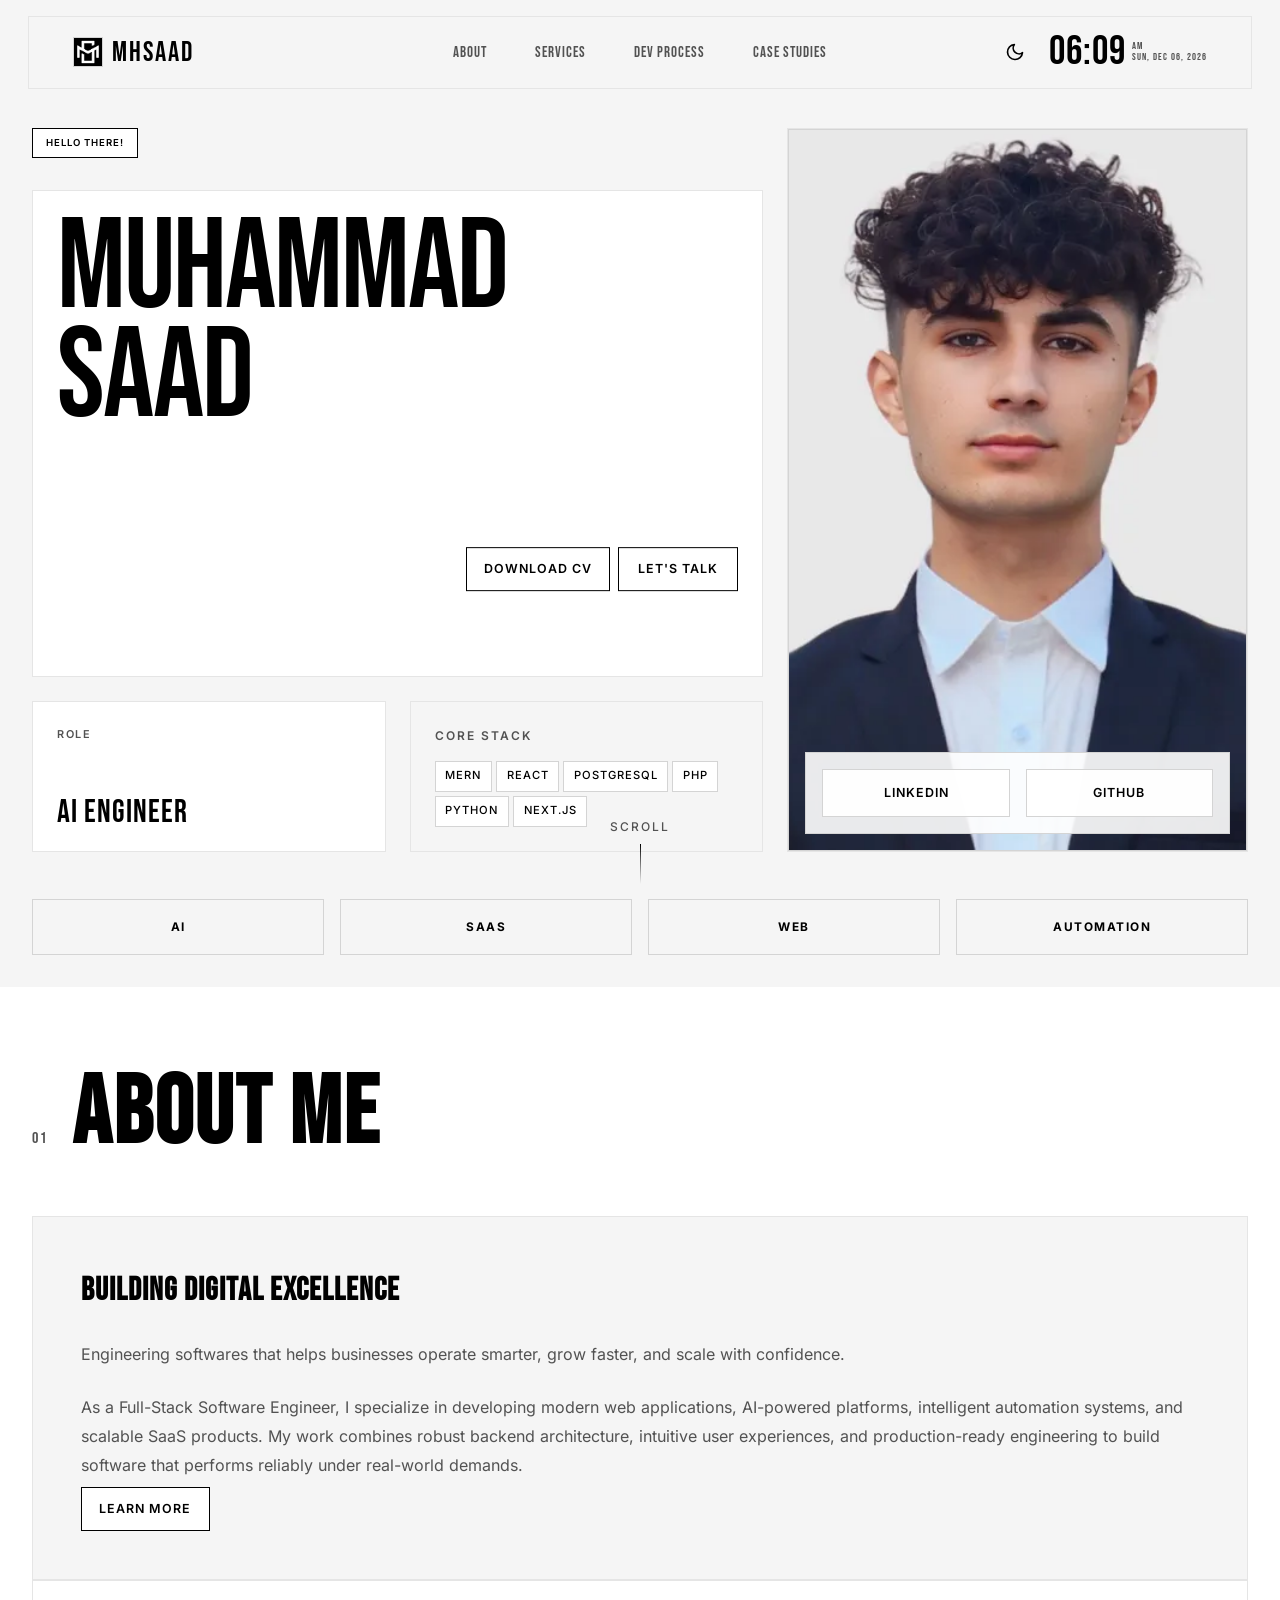
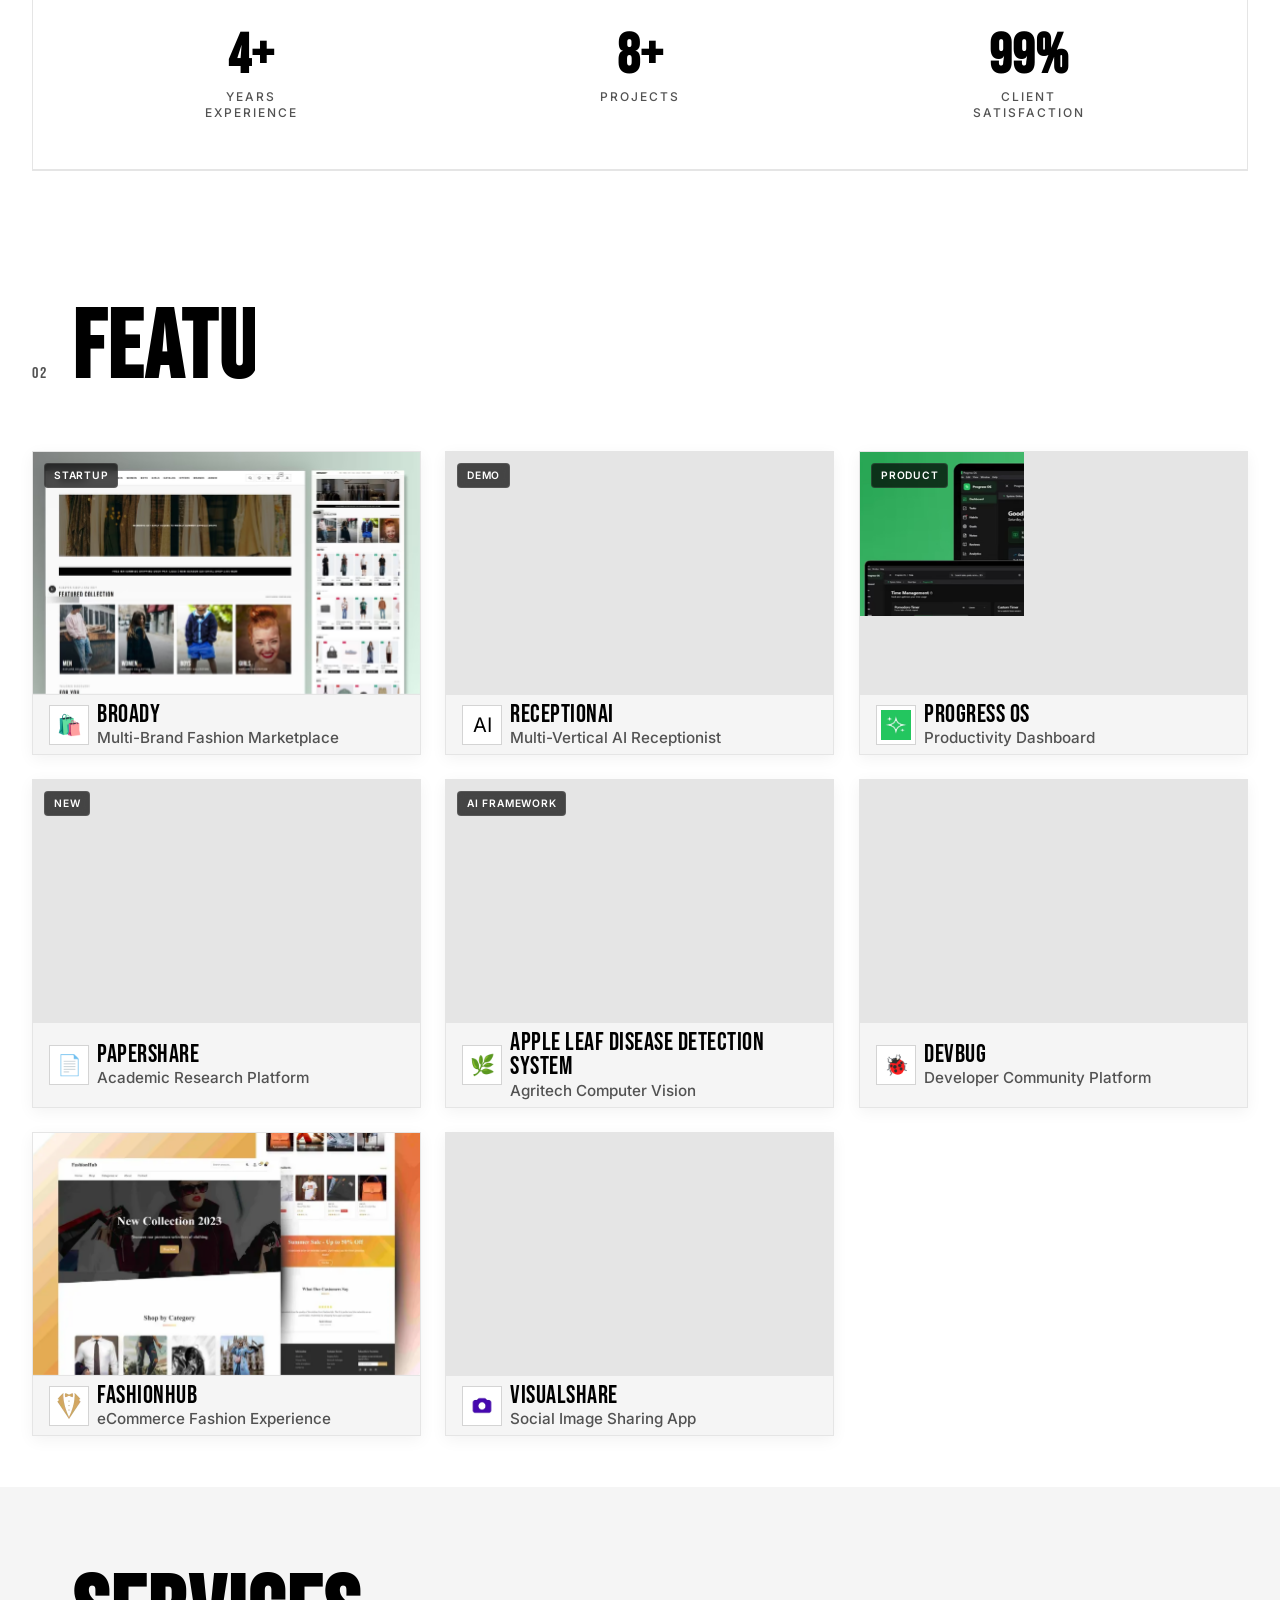
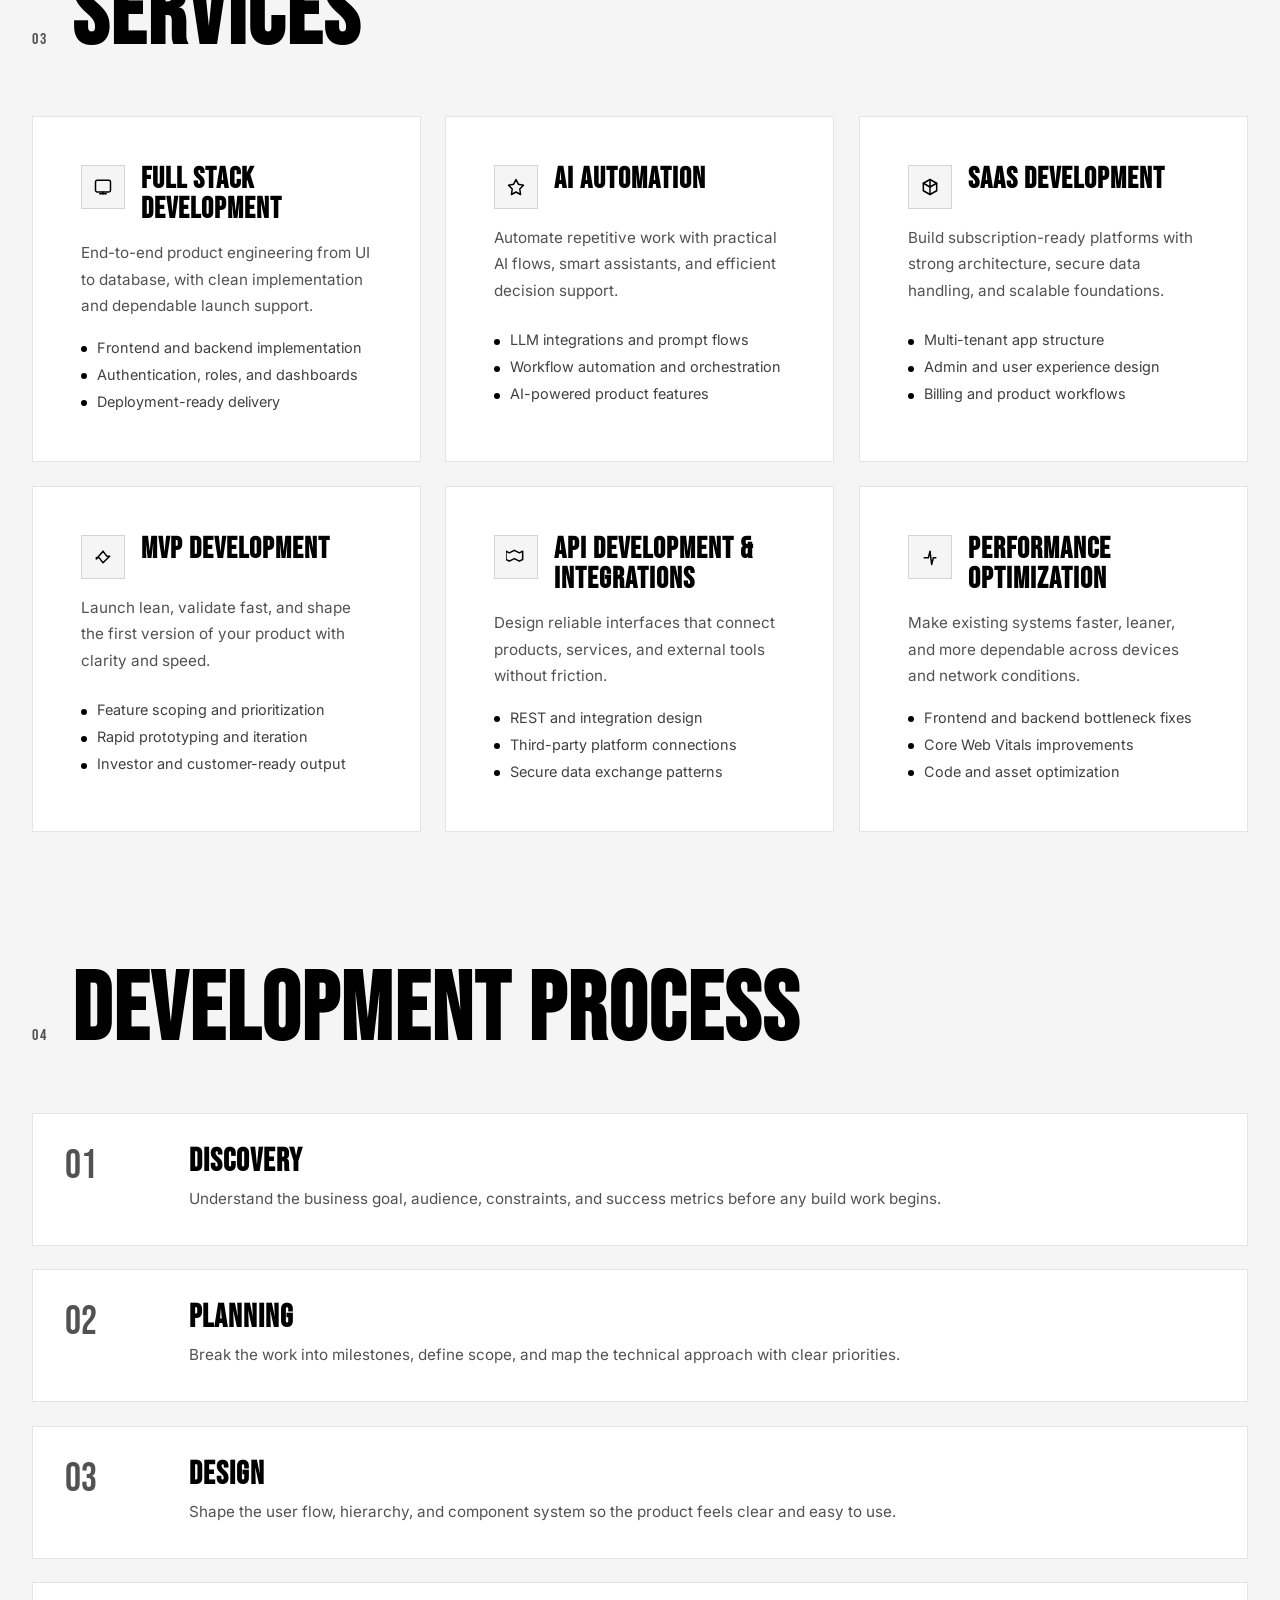
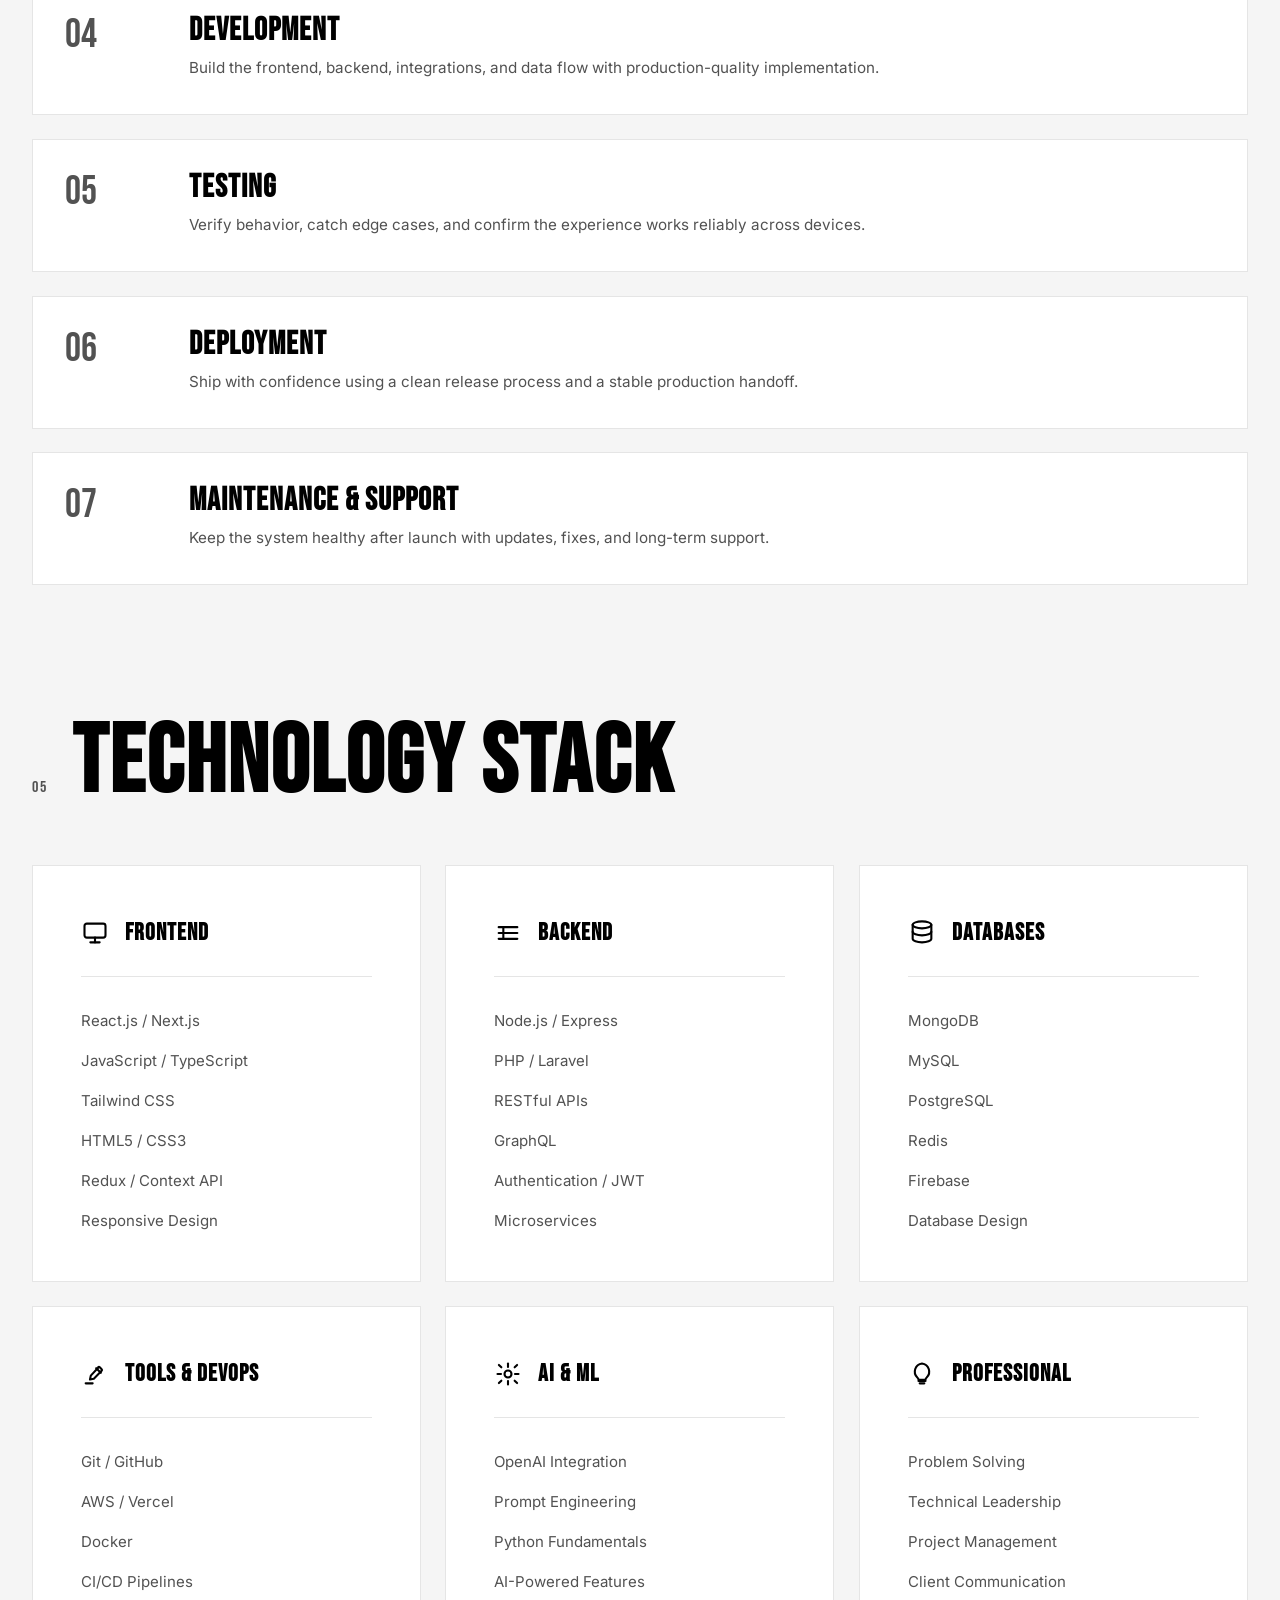
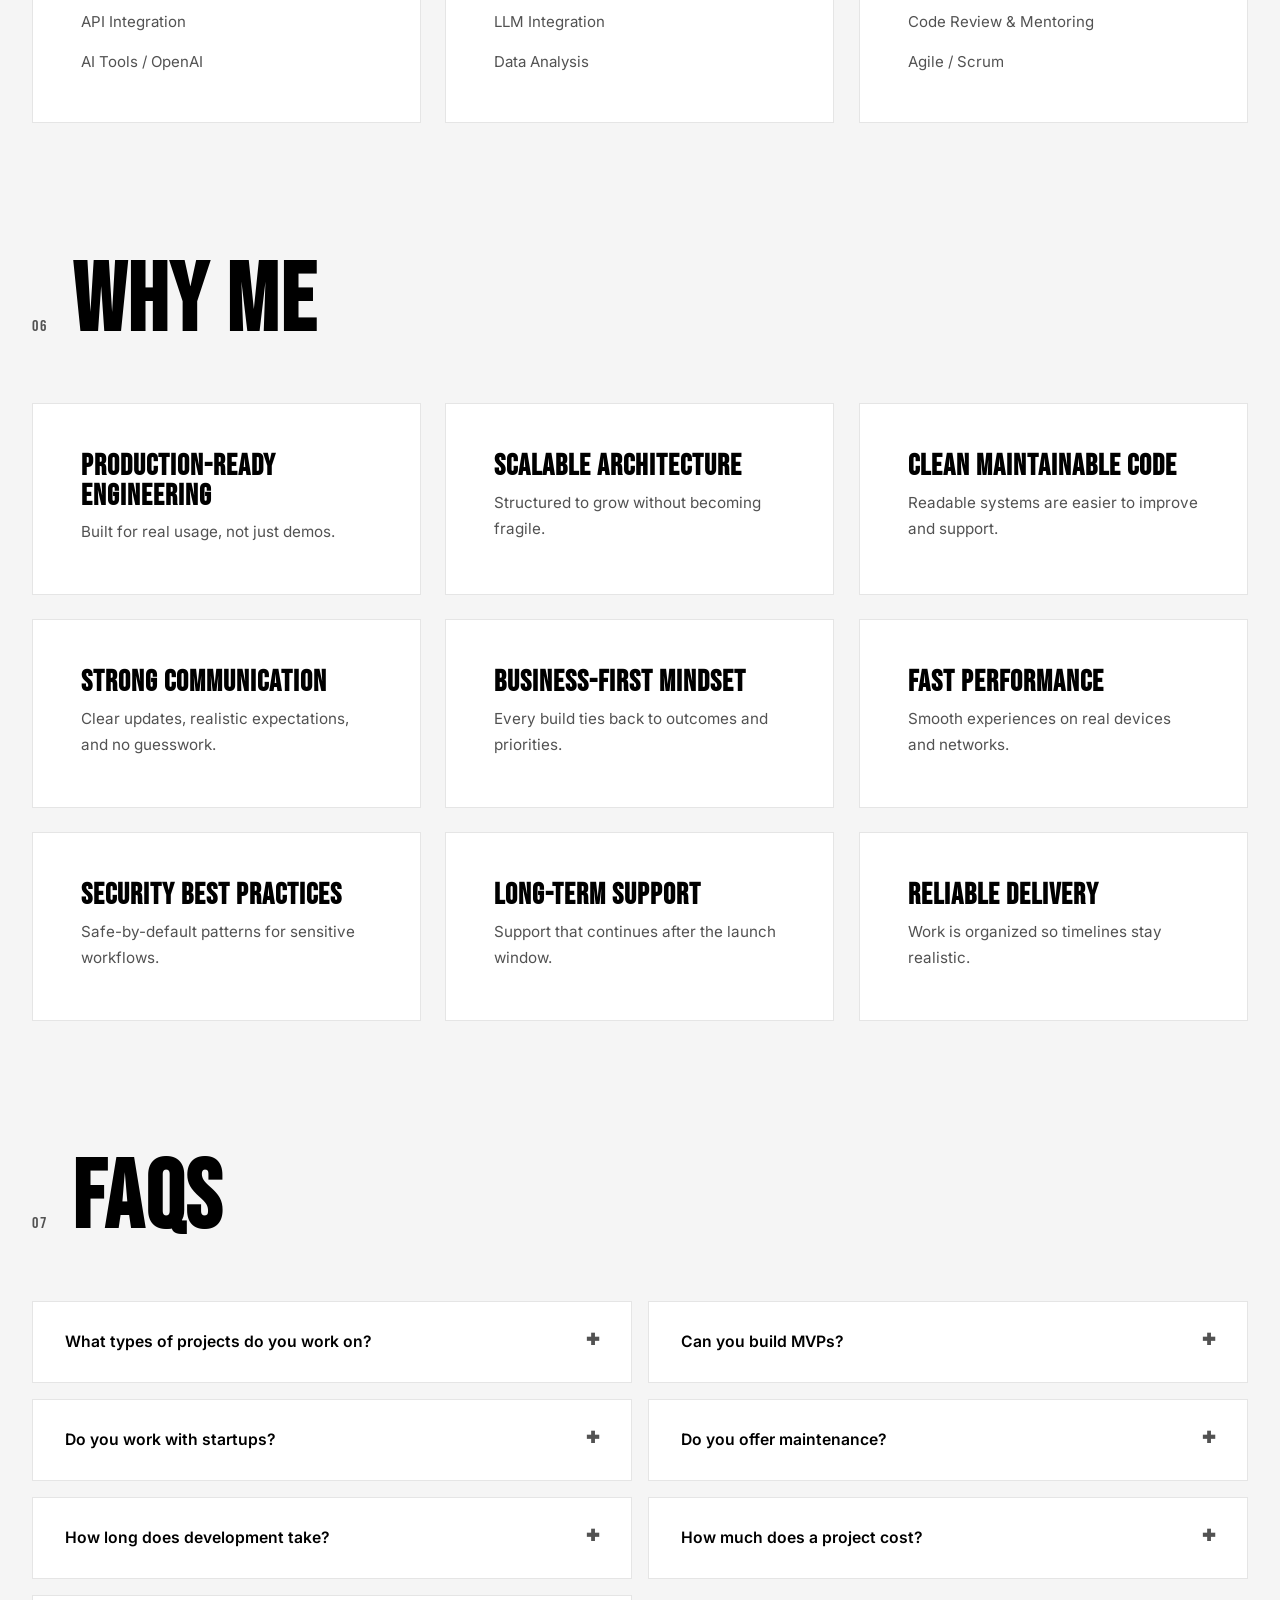
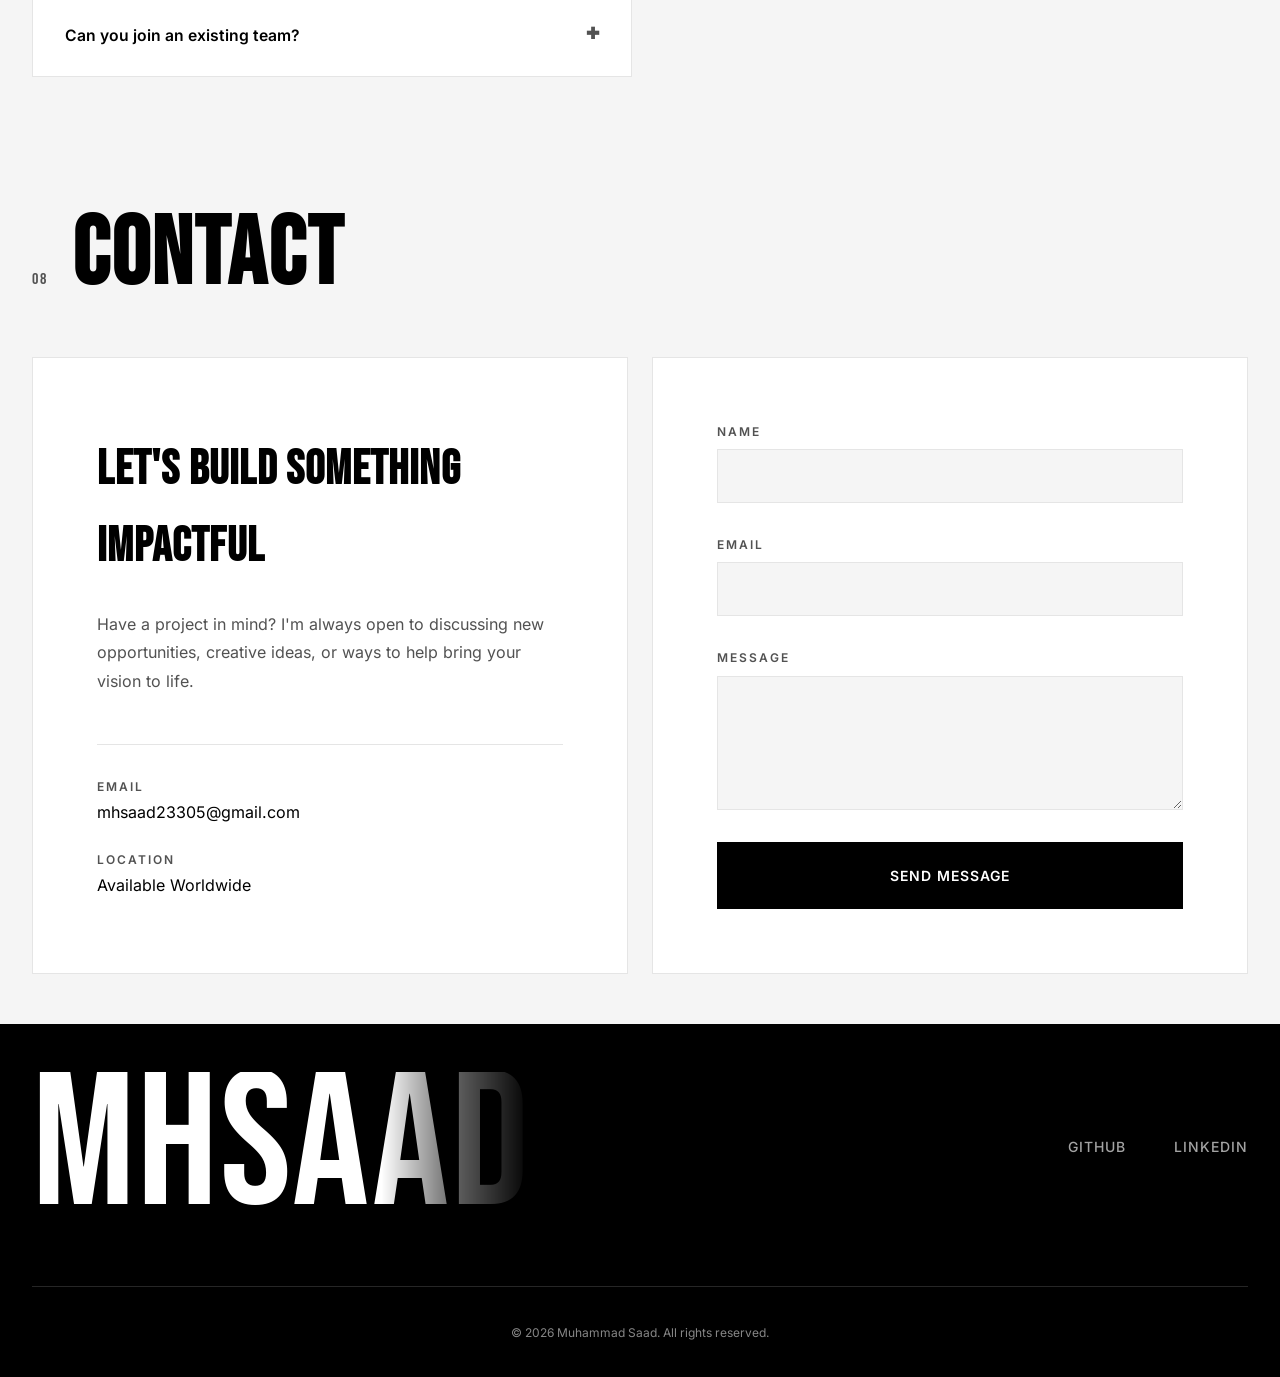
==== commit 45ba290b: "perf(round2): inline fonts, responsive thumbs at 450/900w, fix footer contrast" ====
--- a/index.html
+++ b/index.html
@@ -6,7 +6,340 @@
 <meta content="width=device-width, initial-scale=1.0" name="viewport">
 <meta content="Muhammad Saad - Full-Stack Software Engineer specializing in AI systems, SaaS products, intelligent automation, and scalable web applications" name="description">
 <!-- Google tag (gtag.js) -->
-<style>:root{--color-black:#000000;--color-white:#ffffff;--color-gray-100:#f5f5f5;--color-gray-200:#e5e5e5;--color-gray-300:#d4d4d4;--color-gray-400:#a3a3a3;--color-gray-500:#737373;--color-gray-600:#525252;--color-gray-700:#404040;--color-gray-800:#262626;--color-gray-900:#171717;--font-display:'Bebas Neue',sans-serif;--font-body:'Inter',sans-serif;--spacing-xs:0.25rem;--spacing-sm:0.5rem;--spacing-md:1rem;--spacing-lg:1.5rem;--spacing-xl:2rem;--spacing-2xl:3rem;--spacing-3xl:4rem;--spacing-4xl:6rem;--container-max:1400px;--card-gap:1.5rem;--color-nav-scrolled:rgba(245, 245, 245, 0.95);--color-overlay-bg:rgba(255, 255, 255, 0.9);--color-overlay-btn:rgba(255, 255, 255, 0.96);--color-submit-bg:#000000;--color-submit-text:#ffffff;--color-submit-hover-bg:#ffffff;--color-submit-hover-text:#000000;--color-skeleton-1:#efefef;--color-skeleton-2:#f7f7f7}*,::after,::before{margin:0;padding:0;box-sizing:border-box}html{scroll-behavior:smooth;font-size:16px}body{font-family:var(--font-body);font-weight:400;line-height:1.6;color:var(--color-black);background-color:var(--color-gray-100);-webkit-font-smoothing:antialiased;-moz-osx-font-smoothing:grayscale}.pipe-loader{position:fixed;inset:0;z-index:4000;display:flex;align-items:center;justify-content:center;background-color:rgba(245,245,245,.82)}.pipe-loader-bars{display:inline-flex;gap:8px;align-items:center}.pipe-loader-bars span{width:4px;height:28px;background-color:var(--color-black);animation:.9s ease-in-out infinite pipePulse}.pipe-loader-bars span:nth-child(2){animation-delay:80ms}.pipe-loader-bars span:nth-child(3){animation-delay:.16s}.pipe-loader-bars span:nth-child(4){animation-delay:.24s}.pipe-loader-bars span:nth-child(5){animation-delay:.32s}.pipe-loader-bars span:nth-child(6){animation-delay:.4s}body.app-loading .scroll-indicator,body.app-loading .scroll-top-btn{opacity:0;visibility:hidden}a{text-decoration:none;color:inherit}ul{list-style:none}img{max-width:100%;height:auto;display:block}button{font-family:inherit;border:none;background:0 0}input{font-family:inherit;border:none;outline:0}.container{width:100%;max-width:var(--container-max);margin:0 auto;padding:0 var(--spacing-xl)}.sr-only{position:absolute;width:1px;height:1px;padding:0;margin:-1px;overflow:hidden;clip:rect(0,0,0,0);white-space:nowrap;border:0}.navbar{position:fixed;top:clamp(.5rem,1.5vw,1rem);left:clamp(.75rem,2.4vw,1.75rem);right:clamp(.75rem,2.4vw,1.75rem);z-index:1000;background-color:var(--color-gray-100);border:1px solid var(--color-gray-200)}.nav-container{max-width:var(--container-max);margin:0 auto;padding:var(--spacing-md) clamp(1.25rem,4vw,2.75rem);display:grid;grid-template-columns:1fr auto 1fr;column-gap:var(--spacing-lg);align-items:center;width:100%}.nav-logo{display:inline-flex;align-items:center;gap:.55rem;font-family:var(--font-display);font-size:1.75rem;letter-spacing:2px;color:var(--color-black)}.brand-logo-image{width:30px;height:30px;display:block;object-fit:cover;border:1px solid var(--color-gray-300)}.brand-logo-text{display:inline-flex;align-items:center;height:30px;line-height:1;transform:translateY(1px)}.nav-menu{display:flex;gap:var(--spacing-2xl);justify-self:center}.nav-meta{justify-self:end;display:flex;align-items:center;gap:1.25rem}.theme-toggle-btn{background:0 0;border:none;color:var(--color-black);display:flex;align-items:center;justify-content:center;padding:.25rem}.nav-datetime{display:flex;align-items:center;line-height:1;min-width:8.4rem;--nav-time-size:clamp(1.9rem, 3.2vw, 2.6rem);--nav-time-line-height:0.95}.nav-time-wrap{display:flex;align-items:flex-start;gap:.36rem}.nav-time-meta{display:flex;flex-direction:column;align-items:flex-start;justify-content:center;height:calc(var(--nav-time-size) * var(--nav-time-line-height));gap:.02rem}.nav-time{font-family:var(--font-display);font-size:var(--nav-time-size);letter-spacing:1px;line-height:var(--nav-time-line-height);font-weight:400}.nav-ampm{width:auto;text-align:left;font-size:.62rem;line-height:1;font-weight:300;letter-spacing:1.3px;text-transform:uppercase;color:var(--color-gray-600);font-family:var(--font-display)}.nav-date{width:auto;text-align:left;font-size:.62rem;line-height:1;font-weight:300;letter-spacing:1px;text-transform:uppercase;color:var(--color-gray-600);font-family:var(--font-display)}.nav-link{font-family:var(--font-display);font-size:.95rem;font-weight:300;text-transform:uppercase;letter-spacing:1px;color:var(--color-gray-600);position:relative}.nav-link::after{content:'';position:absolute;bottom:-4px;left:0;width:0;height:1px;background-color:var(--color-black)}.nav-toggle{display:none;flex-direction:column;gap:6px;padding:var(--spacing-sm)}.nav-toggle span{width:24px;height:2px;background-color:var(--color-black);transform-origin:center}.hero{min-height:100vh;padding-top:80px;display:flex;flex-direction:column;background-color:var(--color-gray-100);position:relative}.hero-container{flex:1;display:grid;grid-template-columns:1.35fr 0.85fr;gap:var(--card-gap);max-width:var(--container-max);margin:0 auto;padding:var(--spacing-2xl) var(--spacing-xl);width:100%}.hero-card{background-color:var(--color-white);border:1px solid var(--color-gray-200);border-radius:0;padding:var(--spacing-lg)}.hero-badge{width:fit-content;padding:.4rem .8rem;font-size:.6rem;font-weight:600;text-transform:uppercase;letter-spacing:1px;color:var(--color-black);background-color:var(--color-white);border:1px solid var(--color-black);border-radius:0;display:inline-block;margin-bottom:var(--spacing-sm)}.hero-left{display:flex;flex-direction:column;gap:var(--card-gap)}.hero-name-card{flex:1;display:flex;flex-direction:column;align-items:flex-start;justify-content:flex-start;background-color:var(--color-white);border-color:var(--color-gray-200);min-height:200px;padding:var(--spacing-lg);position:relative}.name-display{display:flex;flex-direction:column;align-items:flex-start;max-width:100%}.hero-name-actions{display:flex;flex-wrap:wrap;gap:var(--spacing-sm);position:absolute;top:78%;right:var(--spacing-lg);transform:translateY(-50%);width:auto;justify-content:flex-end;padding-top:0;margin-top:0;z-index:2}.hero-cv-btn{display:inline-flex;align-items:center;justify-content:center;border:1px solid var(--color-black);padding:.68rem 1.08rem;font-family:var(--font-body);font-size:.78rem;font-weight:600;letter-spacing:1px;text-transform:uppercase;color:var(--color-black);background-color:var(--color-white)}.hero-talk-btn{min-width:120px}.name-line{font-family:var(--font-display);font-size:clamp(3.5rem,10vw,8rem);line-height:.85;letter-spacing:-2px;color:var(--color-black)}.hero-bottom-row{display:grid;grid-template-columns:1fr 1fr;gap:var(--card-gap)}.hero-titles-card{display:flex;flex-direction:column;justify-content:space-between;background-color:var(--color-white);border-color:var(--color-gray-200)}.titles-label{font-size:.68rem;font-weight:600;text-transform:uppercase;letter-spacing:1.6px;color:var(--color-gray-500)}.rotating-titles{display:flex;flex-direction:column;gap:0;margin-top:auto}.titles-wrapper{position:relative;height:2.5rem;overflow:hidden}.rotating-title{position:absolute;top:0;left:0;font-family:var(--font-display);font-size:clamp(1.5rem,2.5vw,2rem);letter-spacing:1px;color:var(--color-black);opacity:0;transform:translateY(20px)}.rotating-title.active{opacity:1;transform:translateY(0)}.hero-stack-card{display:flex;flex-direction:column;gap:var(--spacing-md);justify-content:flex-start;align-items:flex-start;background-color:var(--color-gray-100);border-color:var(--color-gray-200)}.stack-label{font-size:.75rem;font-weight:600;text-transform:uppercase;letter-spacing:2px;color:var(--color-gray-600)}.core-stack{display:flex;flex-wrap:wrap;gap:var(--spacing-xs)}.stack-tag{padding:.35rem .6rem;font-size:.7rem;font-weight:500;text-transform:uppercase;letter-spacing:1px;color:var(--color-black);background-color:var(--color-white);border:1px solid var(--color-gray-300)}.hero-right{display:flex}.hero-image-card{flex:1;display:flex;flex-direction:column;padding:0;overflow:hidden}.hero-image{flex:1;position:relative;background-color:var(--color-gray-100);border:1px solid var(--color-gray-300);overflow:hidden}.hero-avatar{width:100%;height:100%;min-height:420px;object-fit:cover;object-position:center top}.hero-social{display:grid;grid-template-columns:1fr 1fr;gap:var(--spacing-md);padding:var(--spacing-md)}.hero-social-overlay{position:absolute;left:var(--spacing-md);right:var(--spacing-md);bottom:var(--spacing-md);z-index:2;background-color:var(--color-overlay-bg);border:1px solid var(--color-gray-300)}.hero-social-link{padding:.8rem 1rem;font-size:.78rem;font-weight:600;text-transform:uppercase;letter-spacing:1px;text-align:center;color:var(--color-black);background-color:var(--color-overlay-btn);border:1px solid var(--color-gray-300)}.scroll-indicator{display:flex;flex-direction:column;align-items:center;gap:var(--spacing-sm);padding:0;position:absolute;left:50%;bottom:var(--spacing-md);transform:translateX(-50%);z-index:3}.scroll-indicator span{font-size:.75rem;font-weight:500;text-transform:uppercase;letter-spacing:2px;color:var(--color-gray-400)}.scroll-line{width:1px;height:40px;background:linear-gradient(to bottom,var(--color-black),transparent);animation:2s ease-in-out infinite scrollPulse}@keyframes scrollPulse{0%,100%{opacity:.3;transform:scaleY(.5)}50%{opacity:1;transform:scaleY(1)}}.expertise-stack{display:grid;grid-template-columns:repeat(2,minmax(0,1fr));gap:var(--spacing-sm)}.expertise-pill{display:inline-flex;align-items:center;justify-content:center;min-height:56px;padding:.75rem 1rem;font-size:.74rem;font-weight:700;letter-spacing:1.5px;text-transform:uppercase;color:var(--color-black);background-color:var(--color-gray-100);border:1px solid var(--color-gray-300);border-radius:0;will-change:transform}.hero-expertise-section{padding:0 0 var(--spacing-xl);background:var(--color-gray-100);margin-top:-1px}.hero-expertise-stack{grid-template-columns:repeat(4,minmax(0,1fr));gap:var(--spacing-md)}.faq-content{padding:0 var(--spacing-xl) var(--spacing-xl);font-size:.95rem;line-height:1.8;color:var(--color-gray-600)}.newsletter-banner{position:fixed;top:0;left:50%;width:min(720px,100vw);padding:0;transform:translate3d(-50%,-145%,0);opacity:0;visibility:hidden;z-index:1500}.newsletter-card{position:relative;padding:var(--spacing-xl);background:linear-gradient(180deg,rgba(255,255,255,.96),rgba(245,245,245,.98)),var(--color-white);border:1px solid var(--color-gray-200);box-shadow:0 24px 60px rgba(0,0,0,.14);overflow:hidden}.newsletter-card::before{content:'';position:absolute;inset:0 auto auto 0;width:100%;height:3px;background:linear-gradient(90deg,var(--color-black),var(--color-gray-500))}.newsletter-close{position:absolute;top:var(--spacing-md);right:var(--spacing-md);width:36px;height:36px;border:1px solid var(--color-gray-200);background-color:var(--color-white);color:var(--color-black);font-size:1.35rem;line-height:1}.newsletter-copy{display:flex;flex-direction:column;gap:var(--spacing-sm);padding-right:2.75rem;margin-bottom:var(--spacing-lg)}.newsletter-kicker{font-size:.7rem;font-weight:700;text-transform:uppercase;letter-spacing:2px;color:var(--color-gray-500)}.newsletter-title{font-family:var(--font-display);font-size:clamp(2rem,4vw,3rem);line-height:.95;letter-spacing:1px;text-transform:uppercase;color:var(--color-black)}.newsletter-text{font-size:.95rem;line-height:1.7;color:var(--color-gray-600);max-width:60ch}.newsletter-form{display:grid;grid-template-columns:minmax(0,1fr) auto;gap:var(--spacing-sm);align-items:start}.newsletter-input{width:100%;min-height:52px;padding:.85rem 1rem;font-size:.95rem;color:var(--color-black);background-color:var(--color-white);border:1px solid var(--color-gray-300)}.newsletter-submit{min-height:52px;padding:.85rem 1.25rem;font-size:.8rem;font-weight:700;text-transform:uppercase;letter-spacing:1px;color:var(--color-white);background-color:var(--color-black);border:1px solid var(--color-black)}.newsletter-status{grid-column:1/-1;min-height:1.1rem;font-size:.8rem;color:var(--color-gray-500)}.scroll-top-btn{position:fixed;right:var(--spacing-lg);bottom:var(--spacing-lg);width:42px;height:42px;display:inline-flex;align-items:center;justify-content:center;border:1px solid var(--color-gray-300);background-color:var(--color-white);color:var(--color-black);font-size:1.2rem;line-height:1;opacity:0;visibility:hidden;transform:translateY(8px);z-index:1200}.modal{position:fixed;top:0;left:0;right:0;bottom:0;z-index:2000;display:flex;align-items:stretch;justify-content:center;padding:var(--spacing-md) var(--spacing-xl);opacity:0;visibility:hidden;will-change:opacity,visibility;backdrop-filter:none}.modal-overlay{position:absolute;top:0;left:0;right:0;bottom:0;background-color:rgba(0,0,0,.9)}.modal-content{position:relative;width:100%;max-width:1100px;height:calc(100vh - (var(--spacing-md) * 2));overflow:hidden;background-color:var(--color-white);transform:translateY(10px);opacity:0;display:flex;flex-direction:column;will-change:transform,opacity;contain:layout paint}.hero-image{position:relative}.hero-image::before{content:'';position:absolute;inset:0;background:linear-gradient(90deg,transparent 0,rgba(255,255,255,.4) 50%,transparent 100%);transform:translateX(-100%);animation:1.5s infinite skeletonSweep;will-change:transform;opacity:1}.modal-close{position:absolute;top:var(--spacing-lg);right:var(--spacing-lg);width:48px;height:48px;display:flex;align-items:center;justify-content:center;font-size:2rem;color: var(--color-gray-600);background-color:var(--color-gray-100);z-index:1000}.modal-body{padding:var(--spacing-2xl) var(--spacing-2xl);height:100%;overflow-y:auto;display:flex;flex-direction:column}.modal-header{display:flex;gap:var(--spacing-lg);align-items:flex-start;margin-bottom:var(--spacing-lg)}.modal-icon-box{width:56px;min-width:56px;height:56px;display:flex;align-items:center;justify-content:center;background-color:var(--color-gray-100);border:1px solid var(--color-gray-200);font-size:2rem;flex-shrink:0}.modal-platform-icon{display:block}.modal-header-content{display:flex;flex-direction:column;gap:var(--spacing-xs);width:100%}.modal-title-row{display:flex;align-items:flex-start;justify-content:space-between;gap:var(--spacing-md)}.modal-title{font-family:var(--font-display);font-size:clamp(2rem,4vw,3rem);letter-spacing:1px;line-height:1.2}.modal-tagline{font-size:.9rem;color:var(--color-gray-600);margin:0;font-weight:500}.modal-carousel-section{display:flex;align-items:center;gap:var(--spacing-lg);margin-bottom:var(--spacing-lg)}.modal-carousel{flex:1;border:1px solid var(--color-gray-200);background-color:var(--color-gray-100)}.carousel-container{position:relative;width:100%;aspect-ratio:16/5.5;min-height:120px;max-height:190px;overflow:hidden;background-color:var(--color-gray-200)}.carousel-slides{display:flex;height:100%}.carousel-nav{width:40px;height:40px;min-width:40px;min-height:40px;display:flex;align-items:center;justify-content:center;background-color:var(--color-black);color:var(--color-white);border:none;font-size:1.1rem;font-weight:600;flex-shrink:0}.carousel-prev{order:-1}.carousel-next{order:1}.modal-main-view{display:flex;flex-direction:column;min-height:100%}.modal-description-container{margin-bottom:var(--spacing-lg);flex-grow:1}.modal-description-wrapper{position:relative;display:inline-block;width:100%}.modal-description{font-size:.95rem;line-height:1.6;color:var(--color-gray-600);display:-webkit-box;-webkit-line-clamp:2;-webkit-box-orient:vertical;overflow:hidden;margin-bottom:0}.learn-more-btn{position:absolute;bottom:0;right:0;font-size:.95rem;font-weight:600;font-family:inherit;line-height:1.6;text-transform:none;letter-spacing:normal;color:var(--color-black);background:var(--color-white);border:none;padding:0 0 0 8px;box-shadow:-20px 0 15px var(--color-white)}@media (max-width:768px){.modal-description{-webkit-line-clamp:unset;display:block;margin-bottom:var(--spacing-md)}.learn-more-btn{position:relative;bottom:auto;right:auto;background:0 0;padding:0;border-bottom:1px solid var(--color-black);padding-bottom:2px}}.modal-details-view{display:flex;flex-direction:column;height:100%}.modal-details-header{position:sticky;top:-24px;background-color:var(--color-white);padding:var(--spacing-md) 0;margin-bottom:var(--spacing-lg);z-index:100;border-bottom:1px solid var(--color-gray-200)}.modal-back-btn{font-size:.85rem;font-weight:600;text-transform:uppercase;letter-spacing:1px;color:var(--color-black);background:0 0;border:none;display:flex;align-items:center;gap:var(--spacing-sm)}.modal-section{margin-bottom:var(--spacing-lg)}.modal-section-title{font-size:.75rem;font-weight:600;text-transform:uppercase;letter-spacing:2px;color: var(--color-gray-600);margin-bottom:var(--spacing-md)}.modal-tech{display:flex;flex-wrap:wrap;gap:var(--spacing-sm)}.modal-actions{padding-top:var(--spacing-sm);padding-bottom:0;border-top:none;display:flex;gap:var(--spacing-md);flex-wrap:wrap;margin-top:var(--spacing-xs)}.modal-link{display:inline-flex;align-items:center;font-size:.875rem;font-weight:600;text-transform:uppercase;letter-spacing:1px;padding:.6rem 1.2rem;border:1px solid var(--color-black);color:var(--color-black);background-color:transparent}.image-lightbox{position:fixed;inset:0;z-index:3000;display:none;align-items:center;justify-content:center;padding:var(--spacing-xl);background-color:rgba(0,0,0,.95)}.lightbox-image{max-width:min(92vw,1400px);max-height:88vh;width:auto;height:auto;object-fit:contain;transform-origin:0 0;touch-action:none}.lightbox-nav{position:absolute;top:50%;transform:translateY(-50%);width:50px;height:50px;background-color:rgba(255,255,255,.1);color:var(--color-white);border:1px solid rgba(255,255,255,.2);font-size:1.5rem;display:flex;align-items:center;justify-content:center;z-index:3010}.lightbox-prev{left:var(--spacing-lg)}.lightbox-next{right:var(--spacing-lg)}.lightbox-close{position:absolute;top:var(--spacing-lg);right:var(--spacing-lg);width:44px;height:44px;border:1px solid var(--color-gray-300);background-color:var(--color-white);color:var(--color-black);font-size:1.8rem;line-height:1}.modal-live{background-color:var(--color-black);color:var(--color-white)}.modal-github{background-color:transparent}@media (max-width:1200px){.hero-container{grid-template-columns:1.2fr 0.8fr}}@media (max-width:992px){.hero-container{grid-template-columns:1fr}.hero-left{order:2}.hero-right{order:1}.hero-name-card{min-height:200px}.hero-name-actions{right:var(--spacing-md);top:54%}.modal-content{max-width:92vw}.hero-avatar{min-height:320px}.carousel-container{aspect-ratio:16/6}.hero-expertise-stack{grid-template-columns:repeat(2,minmax(0,1fr))}.expertise-stack{grid-template-columns:repeat(2,minmax(0,1fr))}}@media (max-width:768px){:root{--spacing-xl:1.5rem;--spacing-2xl:2rem;--spacing-3xl:3rem;--spacing-4xl:4rem}.nav-menu{position:fixed;top:0;right:0;width:100%;height:100vh;flex-direction:column;align-items:center;justify-content:center;gap:var(--spacing-2xl);background-color:var(--color-white);transform:translateX(100%)}.nav-toggle{display:flex;z-index:100}.nav-link{font-size:1.5rem}.nav-container{grid-template-columns:1fr auto auto;gap:var(--spacing-md)}.nav-meta{display:flex;justify-content:flex-end}.nav-datetime{display:none}.hero-bottom-row{grid-template-columns:1fr}.hero-name-actions{position:static;transform:none;width:100%;justify-content:flex-start;margin-top:var(--spacing-md)}.name-line{font-size:clamp(4.2rem,16vw,5.4rem)}.hero-expertise-stack{grid-template-columns:repeat(2,minmax(0,1fr));gap:var(--spacing-sm)}.expertise-stack{grid-template-columns:repeat(2,minmax(0,1fr));gap:var(--spacing-xs)}.modal-header{flex-direction:column;align-items:stretch;gap:var(--spacing-md)}.modal-title-row{flex-direction:column;align-items:flex-start}.modal-carousel-section{display:grid;grid-template-columns:1fr 1fr;align-items:center;column-gap:var(--spacing-md);row-gap:var(--spacing-sm)}.modal-carousel{grid-column:1/-1;grid-row:1}.carousel-prev{grid-column:1;grid-row:2;justify-self:start;order:0}.carousel-next{grid-column:2;grid-row:2;justify-self:end;order:0}.carousel-container{aspect-ratio:16/7}.modal-content{max-width:95vw}.newsletter-card{padding:var(--spacing-lg)}.nav-menu{position:fixed;top:calc(clamp(.5rem,1.5vw,1rem) + 4.8rem);left:clamp(.75rem,2.4vw,1.75rem);right:clamp(.75rem,2.4vw,1.75rem);width:auto;max-height:calc(100vh - 7.5rem);flex-direction:column;align-items:stretch;justify-content:flex-start;gap:var(--spacing-md);padding:var(--spacing-xl);background:linear-gradient(180deg,rgba(255,255,255,.98),rgba(245,245,245,.97)),var(--color-white);border:1px solid var(--color-gray-200);box-shadow:0 28px 60px rgba(0,0,0,.12);border-radius:24px;transform:translate3d(0,-12px,0) scale(.985);opacity:0;visibility:hidden;overflow-y:auto;transform-origin:top center}.nav-menu li{opacity:0;transform:translateY(10px)}.nav-link{font-size:1.15rem;font-weight:700;letter-spacing:1.2px;width:100%;padding:.15rem 0}.newsletter-banner{left:0;width:100vw;padding:0}.newsletter-card{padding:var(--spacing-lg);border-radius:0 0 20px 20px}.newsletter-copy{padding-right:0}.newsletter-form{grid-template-columns:1fr}.newsletter-submit{width:100%}.newsletter-title{font-size:clamp(1.6rem,7vw,2.1rem)}.modal-body{scroll-padding-bottom:calc(var(--spacing-xl) + env(safe-area-inset-bottom))}.modal-description{-webkit-line-clamp:4;display:-webkit-box;-webkit-box-orient:vertical;overflow:hidden}.modal-description-wrapper{display:flex;flex-direction:column;gap:var(--spacing-sm)}.learn-more-btn{position:static;align-self:flex-end;padding:0;margin-top:calc(var(--spacing-xs) * -1)}.modal-actions{position:sticky;bottom:0;z-index:20;margin-top:var(--spacing-md);padding:var(--spacing-md) 0 calc(var(--spacing-sm) + env(safe-area-inset-bottom));background:linear-gradient(180deg,rgba(255,255,255,0),var(--color-white) 28%);backdrop-filter:blur(6px)}.modal-link{flex:1 1 0;justify-content:center}}@media (max-width:480px){.container{padding:0 var(--spacing-md)}.hero-card{padding:var(--spacing-md)}.hero-badge{padding:var(--spacing-xs) var(--spacing-sm);font-size:.6rem}.name-line{font-size:3.75rem}.modal-body{padding:var(--spacing-lg)}.modal-header{margin-bottom:var(--spacing-lg)}.modal-carousel-section{row-gap:var(--spacing-xs)}.carousel-next,.carousel-prev{width:32px;height:32px;min-width:32px;min-height:32px;font-size:.95rem}.hero-avatar{min-height:240px}.hero-social{grid-template-columns:repeat(2,minmax(0,1fr));gap:var(--spacing-sm)}.hero-social-overlay{left:var(--spacing-sm);right:var(--spacing-sm);bottom:var(--spacing-sm)}.carousel-nav{width:35px;height:35px;font-size:1rem}.modal-carousel-section{grid-template-columns:1fr 1fr}.modal-body{padding:var(--spacing-md)}.lightbox-close{top:var(--spacing-md);right:var(--spacing-md)}}@keyframes skeletonSweep{to{transform:translateX(100%)}}@keyframes pipePulse{0%,100%{transform:scaleY(.45);opacity:.35}50%{transform:scaleY(1);opacity:1}}::-webkit-scrollbar{width:8px}::-webkit-scrollbar-track{background:var(--color-gray-100)}::-webkit-scrollbar-thumb{background:var(--color-gray-400)}::-webkit-scrollbar-thumb:hover{background:var(--color-gray-600)}@media (prefers-reduced-motion:reduce){*,::after,::before{animation-duration:0s!important;animation-iteration-count:1!important}body{opacity:1}.hero-card{opacity:1;transform:none}}@media (prefers-contrast:high){:root{--color-gray-200:#c0c0c0;--color-gray-400:#808080;--color-gray-500:#606060;--color-gray-600:#404040}}</style><script>
+<style>:root{--color-black:#000000;--color-white:#ffffff;--color-gray-100:#f5f5f5;--color-gray-200:#e5e5e5;--color-gray-300:#d4d4d4;--color-gray-400:#a3a3a3;--color-gray-500:#737373;--color-gray-600:#525252;--color-gray-700:#404040;--color-gray-800:#262626;--color-gray-900:#171717;--font-display:'Bebas Neue',sans-serif;--font-body:'Inter',sans-serif;--spacing-xs:0.25rem;--spacing-sm:0.5rem;--spacing-md:1rem;--spacing-lg:1.5rem;--spacing-xl:2rem;--spacing-2xl:3rem;--spacing-3xl:4rem;--spacing-4xl:6rem;--container-max:1400px;--card-gap:1.5rem;--color-nav-scrolled:rgba(245, 245, 245, 0.95);--color-overlay-bg:rgba(255, 255, 255, 0.9);--color-overlay-btn:rgba(255, 255, 255, 0.96);--color-submit-bg:#000000;--color-submit-text:#ffffff;--color-submit-hover-bg:#ffffff;--color-submit-hover-text:#000000;--color-skeleton-1:#efefef;--color-skeleton-2:#f7f7f7}*,::after,::before{margin:0;padding:0;box-sizing:border-box}html{scroll-behavior:smooth;font-size:16px}body{font-family:var(--font-body);font-weight:400;line-height:1.6;color:var(--color-black);background-color:var(--color-gray-100);-webkit-font-smoothing:antialiased;-moz-osx-font-smoothing:grayscale}.pipe-loader{position:fixed;inset:0;z-index:4000;display:flex;align-items:center;justify-content:center;background-color:rgba(245,245,245,.82)}.pipe-loader-bars{display:inline-flex;gap:8px;align-items:center}.pipe-loader-bars span{width:4px;height:28px;background-color:var(--color-black);animation:.9s ease-in-out infinite pipePulse}.pipe-loader-bars span:nth-child(2){animation-delay:80ms}.pipe-loader-bars span:nth-child(3){animation-delay:.16s}.pipe-loader-bars span:nth-child(4){animation-delay:.24s}.pipe-loader-bars span:nth-child(5){animation-delay:.32s}.pipe-loader-bars span:nth-child(6){animation-delay:.4s}body.app-loading .scroll-indicator,body.app-loading .scroll-top-btn{opacity:0;visibility:hidden}a{text-decoration:none;color:inherit}ul{list-style:none}img{max-width:100%;height:auto;display:block}button{font-family:inherit;border:none;background:0 0}input{font-family:inherit;border:none;outline:0}.container{width:100%;max-width:var(--container-max);margin:0 auto;padding:0 var(--spacing-xl)}.sr-only{position:absolute;width:1px;height:1px;padding:0;margin:-1px;overflow:hidden;clip:rect(0,0,0,0);white-space:nowrap;border:0}.navbar{position:fixed;top:clamp(.5rem,1.5vw,1rem);left:clamp(.75rem,2.4vw,1.75rem);right:clamp(.75rem,2.4vw,1.75rem);z-index:1000;background-color:var(--color-gray-100);border:1px solid var(--color-gray-200)}.nav-container{max-width:var(--container-max);margin:0 auto;padding:var(--spacing-md) clamp(1.25rem,4vw,2.75rem);display:grid;grid-template-columns:1fr auto 1fr;column-gap:var(--spacing-lg);align-items:center;width:100%}.nav-logo{display:inline-flex;align-items:center;gap:.55rem;font-family:var(--font-display);font-size:1.75rem;letter-spacing:2px;color:var(--color-black)}.brand-logo-image{width:30px;height:30px;display:block;object-fit:cover;border:1px solid var(--color-gray-300)}.brand-logo-text{display:inline-flex;align-items:center;height:30px;line-height:1;transform:translateY(1px)}.nav-menu{display:flex;gap:var(--spacing-2xl);justify-self:center}.nav-meta{justify-self:end;display:flex;align-items:center;gap:1.25rem}.theme-toggle-btn{background:0 0;border:none;color:var(--color-black);display:flex;align-items:center;justify-content:center;padding:.25rem}.nav-datetime{display:flex;align-items:center;line-height:1;min-width:8.4rem;--nav-time-size:clamp(1.9rem, 3.2vw, 2.6rem);--nav-time-line-height:0.95}.nav-time-wrap{display:flex;align-items:flex-start;gap:.36rem}.nav-time-meta{display:flex;flex-direction:column;align-items:flex-start;justify-content:center;height:calc(var(--nav-time-size) * var(--nav-time-line-height));gap:.02rem}.nav-time{font-family:var(--font-display);font-size:var(--nav-time-size);letter-spacing:1px;line-height:var(--nav-time-line-height);font-weight:400}.nav-ampm{width:auto;text-align:left;font-size:.62rem;line-height:1;font-weight:300;letter-spacing:1.3px;text-transform:uppercase;color:var(--color-gray-600);font-family:var(--font-display)}.nav-date{width:auto;text-align:left;font-size:.62rem;line-height:1;font-weight:300;letter-spacing:1px;text-transform:uppercase;color:var(--color-gray-600);font-family:var(--font-display)}.nav-link{font-family:var(--font-display);font-size:.95rem;font-weight:300;text-transform:uppercase;letter-spacing:1px;color:var(--color-gray-600);position:relative}.nav-link::after{content:'';position:absolute;bottom:-4px;left:0;width:0;height:1px;background-color:var(--color-black)}.nav-toggle{display:none;flex-direction:column;gap:6px;padding:var(--spacing-sm)}.nav-toggle span{width:24px;height:2px;background-color:var(--color-black);transform-origin:center}.hero{min-height:100vh;padding-top:80px;display:flex;flex-direction:column;background-color:var(--color-gray-100);position:relative}.hero-container{flex:1;display:grid;grid-template-columns:1.35fr 0.85fr;gap:var(--card-gap);max-width:var(--container-max);margin:0 auto;padding:var(--spacing-2xl) var(--spacing-xl);width:100%}.hero-card{background-color:var(--color-white);border:1px solid var(--color-gray-200);border-radius:0;padding:var(--spacing-lg)}.hero-badge{width:fit-content;padding:.4rem .8rem;font-size:.6rem;font-weight:600;text-transform:uppercase;letter-spacing:1px;color:var(--color-black);background-color:var(--color-white);border:1px solid var(--color-black);border-radius:0;display:inline-block;margin-bottom:var(--spacing-sm)}.hero-left{display:flex;flex-direction:column;gap:var(--card-gap)}.hero-name-card{flex:1;display:flex;flex-direction:column;align-items:flex-start;justify-content:flex-start;background-color:var(--color-white);border-color:var(--color-gray-200);min-height:200px;padding:var(--spacing-lg);position:relative}.name-display{display:flex;flex-direction:column;align-items:flex-start;max-width:100%}.hero-name-actions{display:flex;flex-wrap:wrap;gap:var(--spacing-sm);position:absolute;top:78%;right:var(--spacing-lg);transform:translateY(-50%);width:auto;justify-content:flex-end;padding-top:0;margin-top:0;z-index:2}.hero-cv-btn{display:inline-flex;align-items:center;justify-content:center;border:1px solid var(--color-black);padding:.68rem 1.08rem;font-family:var(--font-body);font-size:.78rem;font-weight:600;letter-spacing:1px;text-transform:uppercase;color:var(--color-black);background-color:var(--color-white)}.hero-talk-btn{min-width:120px}.name-line{font-family:var(--font-display);font-size:clamp(3.5rem,10vw,8rem);line-height:.85;letter-spacing:-2px;color:var(--color-black)}.hero-bottom-row{display:grid;grid-template-columns:1fr 1fr;gap:var(--card-gap)}.hero-titles-card{display:flex;flex-direction:column;justify-content:space-between;background-color:var(--color-white);border-color:var(--color-gray-200)}.titles-label{font-size:.68rem;font-weight:600;text-transform:uppercase;letter-spacing:1.6px;color:var(--color-gray-500)}.rotating-titles{display:flex;flex-direction:column;gap:0;margin-top:auto}.titles-wrapper{position:relative;height:2.5rem;overflow:hidden}.rotating-title{position:absolute;top:0;left:0;font-family:var(--font-display);font-size:clamp(1.5rem,2.5vw,2rem);letter-spacing:1px;color:var(--color-black);opacity:0;transform:translateY(20px)}.rotating-title.active{opacity:1;transform:translateY(0)}.hero-stack-card{display:flex;flex-direction:column;gap:var(--spacing-md);justify-content:flex-start;align-items:flex-start;background-color:var(--color-gray-100);border-color:var(--color-gray-200)}.stack-label{font-size:.75rem;font-weight:600;text-transform:uppercase;letter-spacing:2px;color:var(--color-gray-600)}.core-stack{display:flex;flex-wrap:wrap;gap:var(--spacing-xs)}.stack-tag{padding:.35rem .6rem;font-size:.7rem;font-weight:500;text-transform:uppercase;letter-spacing:1px;color:var(--color-black);background-color:var(--color-white);border:1px solid var(--color-gray-300)}.hero-right{display:flex}.hero-image-card{flex:1;display:flex;flex-direction:column;padding:0;overflow:hidden}.hero-image{flex:1;position:relative;background-color:var(--color-gray-100);border:1px solid var(--color-gray-300);overflow:hidden}.hero-avatar{width:100%;height:100%;min-height:420px;object-fit:cover;object-position:center top}.hero-social{display:grid;grid-template-columns:1fr 1fr;gap:var(--spacing-md);padding:var(--spacing-md)}.hero-social-overlay{position:absolute;left:var(--spacing-md);right:var(--spacing-md);bottom:var(--spacing-md);z-index:2;background-color:var(--color-overlay-bg);border:1px solid var(--color-gray-300)}.hero-social-link{padding:.8rem 1rem;font-size:.78rem;font-weight:600;text-transform:uppercase;letter-spacing:1px;text-align:center;color:var(--color-black);background-color:var(--color-overlay-btn);border:1px solid var(--color-gray-300)}.scroll-indicator{display:flex;flex-direction:column;align-items:center;gap:var(--spacing-sm);padding:0;position:absolute;left:50%;bottom:var(--spacing-md);transform:translateX(-50%);z-index:3}.scroll-indicator span{font-size:.75rem;font-weight:500;text-transform:uppercase;letter-spacing:2px;color:var(--color-gray-400)}.scroll-line{width:1px;height:40px;background:linear-gradient(to bottom,var(--color-black),transparent);animation:2s ease-in-out infinite scrollPulse}@keyframes scrollPulse{0%,100%{opacity:.3;transform:scaleY(.5)}50%{opacity:1;transform:scaleY(1)}}.expertise-stack{display:grid;grid-template-columns:repeat(2,minmax(0,1fr));gap:var(--spacing-sm)}.expertise-pill{display:inline-flex;align-items:center;justify-content:center;min-height:56px;padding:.75rem 1rem;font-size:.74rem;font-weight:700;letter-spacing:1.5px;text-transform:uppercase;color:var(--color-black);background-color:var(--color-gray-100);border:1px solid var(--color-gray-300);border-radius:0;will-change:transform}.hero-expertise-section{padding:0 0 var(--spacing-xl);background:var(--color-gray-100);margin-top:-1px}.hero-expertise-stack{grid-template-columns:repeat(4,minmax(0,1fr));gap:var(--spacing-md)}.faq-content{padding:0 var(--spacing-xl) var(--spacing-xl);font-size:.95rem;line-height:1.8;color:var(--color-gray-600)}.newsletter-banner{position:fixed;top:0;left:50%;width:min(720px,100vw);padding:0;transform:translate3d(-50%,-145%,0);opacity:0;visibility:hidden;z-index:1500}.newsletter-card{position:relative;padding:var(--spacing-xl);background:linear-gradient(180deg,rgba(255,255,255,.96),rgba(245,245,245,.98)),var(--color-white);border:1px solid var(--color-gray-200);box-shadow:0 24px 60px rgba(0,0,0,.14);overflow:hidden}.newsletter-card::before{content:'';position:absolute;inset:0 auto auto 0;width:100%;height:3px;background:linear-gradient(90deg,var(--color-black),var(--color-gray-500))}.newsletter-close{position:absolute;top:var(--spacing-md);right:var(--spacing-md);width:36px;height:36px;border:1px solid var(--color-gray-200);background-color:var(--color-white);color:var(--color-black);font-size:1.35rem;line-height:1}.newsletter-copy{display:flex;flex-direction:column;gap:var(--spacing-sm);padding-right:2.75rem;margin-bottom:var(--spacing-lg)}.newsletter-kicker{font-size:.7rem;font-weight:700;text-transform:uppercase;letter-spacing:2px;color:var(--color-gray-500)}.newsletter-title{font-family:var(--font-display);font-size:clamp(2rem,4vw,3rem);line-height:.95;letter-spacing:1px;text-transform:uppercase;color:var(--color-black)}.newsletter-text{font-size:.95rem;line-height:1.7;color:var(--color-gray-600);max-width:60ch}.newsletter-form{display:grid;grid-template-columns:minmax(0,1fr) auto;gap:var(--spacing-sm);align-items:start}.newsletter-input{width:100%;min-height:52px;padding:.85rem 1rem;font-size:.95rem;color:var(--color-black);background-color:var(--color-white);border:1px solid var(--color-gray-300)}.newsletter-submit{min-height:52px;padding:.85rem 1.25rem;font-size:.8rem;font-weight:700;text-transform:uppercase;letter-spacing:1px;color:var(--color-white);background-color:var(--color-black);border:1px solid var(--color-black)}.newsletter-status{grid-column:1/-1;min-height:1.1rem;font-size:.8rem;color:var(--color-gray-500)}.scroll-top-btn{position:fixed;right:var(--spacing-lg);bottom:var(--spacing-lg);width:42px;height:42px;display:inline-flex;align-items:center;justify-content:center;border:1px solid var(--color-gray-300);background-color:var(--color-white);color:var(--color-black);font-size:1.2rem;line-height:1;opacity:0;visibility:hidden;transform:translateY(8px);z-index:1200}.modal{position:fixed;top:0;left:0;right:0;bottom:0;z-index:2000;display:flex;align-items:stretch;justify-content:center;padding:var(--spacing-md) var(--spacing-xl);opacity:0;visibility:hidden;will-change:opacity,visibility;backdrop-filter:none}.modal-overlay{position:absolute;top:0;left:0;right:0;bottom:0;background-color:rgba(0,0,0,.9)}.modal-content{position:relative;width:100%;max-width:1100px;height:calc(100vh - (var(--spacing-md) * 2));overflow:hidden;background-color:var(--color-white);transform:translateY(10px);opacity:0;display:flex;flex-direction:column;will-change:transform,opacity;contain:layout paint}.hero-image{position:relative}.hero-image::before{content:'';position:absolute;inset:0;background:linear-gradient(90deg,transparent 0,rgba(255,255,255,.4) 50%,transparent 100%);transform:translateX(-100%);animation:1.5s infinite skeletonSweep;will-change:transform;opacity:1}.modal-close{position:absolute;top:var(--spacing-lg);right:var(--spacing-lg);width:48px;height:48px;display:flex;align-items:center;justify-content:center;font-size:2rem;color: var(--color-gray-600);background-color:var(--color-gray-100);z-index:1000}.modal-body{padding:var(--spacing-2xl) var(--spacing-2xl);height:100%;overflow-y:auto;display:flex;flex-direction:column}.modal-header{display:flex;gap:var(--spacing-lg);align-items:flex-start;margin-bottom:var(--spacing-lg)}.modal-icon-box{width:56px;min-width:56px;height:56px;display:flex;align-items:center;justify-content:center;background-color:var(--color-gray-100);border:1px solid var(--color-gray-200);font-size:2rem;flex-shrink:0}.modal-platform-icon{display:block}.modal-header-content{display:flex;flex-direction:column;gap:var(--spacing-xs);width:100%}.modal-title-row{display:flex;align-items:flex-start;justify-content:space-between;gap:var(--spacing-md)}.modal-title{font-family:var(--font-display);font-size:clamp(2rem,4vw,3rem);letter-spacing:1px;line-height:1.2}.modal-tagline{font-size:.9rem;color:var(--color-gray-600);margin:0;font-weight:500}.modal-carousel-section{display:flex;align-items:center;gap:var(--spacing-lg);margin-bottom:var(--spacing-lg)}.modal-carousel{flex:1;border:1px solid var(--color-gray-200);background-color:var(--color-gray-100)}.carousel-container{position:relative;width:100%;aspect-ratio:16/5.5;min-height:120px;max-height:190px;overflow:hidden;background-color:var(--color-gray-200)}.carousel-slides{display:flex;height:100%}.carousel-nav{width:40px;height:40px;min-width:40px;min-height:40px;display:flex;align-items:center;justify-content:center;background-color:var(--color-black);color:var(--color-white);border:none;font-size:1.1rem;font-weight:600;flex-shrink:0}.carousel-prev{order:-1}.carousel-next{order:1}.modal-main-view{display:flex;flex-direction:column;min-height:100%}.modal-description-container{margin-bottom:var(--spacing-lg);flex-grow:1}.modal-description-wrapper{position:relative;display:inline-block;width:100%}.modal-description{font-size:.95rem;line-height:1.6;color:var(--color-gray-600);display:-webkit-box;-webkit-line-clamp:2;-webkit-box-orient:vertical;overflow:hidden;margin-bottom:0}.learn-more-btn{position:absolute;bottom:0;right:0;font-size:.95rem;font-weight:600;font-family:inherit;line-height:1.6;text-transform:none;letter-spacing:normal;color:var(--color-black);background:var(--color-white);border:none;padding:0 0 0 8px;box-shadow:-20px 0 15px var(--color-white)}@media (max-width:768px){.modal-description{-webkit-line-clamp:unset;display:block;margin-bottom:var(--spacing-md)}.learn-more-btn{position:relative;bottom:auto;right:auto;background:0 0;padding:0;border-bottom:1px solid var(--color-black);padding-bottom:2px}}.modal-details-view{display:flex;flex-direction:column;height:100%}.modal-details-header{position:sticky;top:-24px;background-color:var(--color-white);padding:var(--spacing-md) 0;margin-bottom:var(--spacing-lg);z-index:100;border-bottom:1px solid var(--color-gray-200)}.modal-back-btn{font-size:.85rem;font-weight:600;text-transform:uppercase;letter-spacing:1px;color:var(--color-black);background:0 0;border:none;display:flex;align-items:center;gap:var(--spacing-sm)}.modal-section{margin-bottom:var(--spacing-lg)}.modal-section-title{font-size:.75rem;font-weight:600;text-transform:uppercase;letter-spacing:2px;color: var(--color-gray-600);margin-bottom:var(--spacing-md)}.modal-tech{display:flex;flex-wrap:wrap;gap:var(--spacing-sm)}.modal-actions{padding-top:var(--spacing-sm);padding-bottom:0;border-top:none;display:flex;gap:var(--spacing-md);flex-wrap:wrap;margin-top:var(--spacing-xs)}.modal-link{display:inline-flex;align-items:center;font-size:.875rem;font-weight:600;text-transform:uppercase;letter-spacing:1px;padding:.6rem 1.2rem;border:1px solid var(--color-black);color:var(--color-black);background-color:transparent}.image-lightbox{position:fixed;inset:0;z-index:3000;display:none;align-items:center;justify-content:center;padding:var(--spacing-xl);background-color:rgba(0,0,0,.95)}.lightbox-image{max-width:min(92vw,1400px);max-height:88vh;width:auto;height:auto;object-fit:contain;transform-origin:0 0;touch-action:none}.lightbox-nav{position:absolute;top:50%;transform:translateY(-50%);width:50px;height:50px;background-color:rgba(255,255,255,.1);color:var(--color-white);border:1px solid rgba(255,255,255,.2);font-size:1.5rem;display:flex;align-items:center;justify-content:center;z-index:3010}.lightbox-prev{left:var(--spacing-lg)}.lightbox-next{right:var(--spacing-lg)}.lightbox-close{position:absolute;top:var(--spacing-lg);right:var(--spacing-lg);width:44px;height:44px;border:1px solid var(--color-gray-300);background-color:var(--color-white);color:var(--color-black);font-size:1.8rem;line-height:1}.modal-live{background-color:var(--color-black);color:var(--color-white)}.modal-github{background-color:transparent}@media (max-width:1200px){.hero-container{grid-template-columns:1.2fr 0.8fr}}@media (max-width:992px){.hero-container{grid-template-columns:1fr}.hero-left{order:2}.hero-right{order:1}.hero-name-card{min-height:200px}.hero-name-actions{right:var(--spacing-md);top:54%}.modal-content{max-width:92vw}.hero-avatar{min-height:320px}.carousel-container{aspect-ratio:16/6}.hero-expertise-stack{grid-template-columns:repeat(2,minmax(0,1fr))}.expertise-stack{grid-template-columns:repeat(2,minmax(0,1fr))}}@media (max-width:768px){:root{--spacing-xl:1.5rem;--spacing-2xl:2rem;--spacing-3xl:3rem;--spacing-4xl:4rem}.nav-menu{position:fixed;top:0;right:0;width:100%;height:100vh;flex-direction:column;align-items:center;justify-content:center;gap:var(--spacing-2xl);background-color:var(--color-white);transform:translateX(100%)}.nav-toggle{display:flex;z-index:100}.nav-link{font-size:1.5rem}.nav-container{grid-template-columns:1fr auto auto;gap:var(--spacing-md)}.nav-meta{display:flex;justify-content:flex-end}.nav-datetime{display:none}.hero-bottom-row{grid-template-columns:1fr}.hero-name-actions{position:static;transform:none;width:100%;justify-content:flex-start;margin-top:var(--spacing-md)}.name-line{font-size:clamp(4.2rem,16vw,5.4rem)}.hero-expertise-stack{grid-template-columns:repeat(2,minmax(0,1fr));gap:var(--spacing-sm)}.expertise-stack{grid-template-columns:repeat(2,minmax(0,1fr));gap:var(--spacing-xs)}.modal-header{flex-direction:column;align-items:stretch;gap:var(--spacing-md)}.modal-title-row{flex-direction:column;align-items:flex-start}.modal-carousel-section{display:grid;grid-template-columns:1fr 1fr;align-items:center;column-gap:var(--spacing-md);row-gap:var(--spacing-sm)}.modal-carousel{grid-column:1/-1;grid-row:1}.carousel-prev{grid-column:1;grid-row:2;justify-self:start;order:0}.carousel-next{grid-column:2;grid-row:2;justify-self:end;order:0}.carousel-container{aspect-ratio:16/7}.modal-content{max-width:95vw}.newsletter-card{padding:var(--spacing-lg)}.nav-menu{position:fixed;top:calc(clamp(.5rem,1.5vw,1rem) + 4.8rem);left:clamp(.75rem,2.4vw,1.75rem);right:clamp(.75rem,2.4vw,1.75rem);width:auto;max-height:calc(100vh - 7.5rem);flex-direction:column;align-items:stretch;justify-content:flex-start;gap:var(--spacing-md);padding:var(--spacing-xl);background:linear-gradient(180deg,rgba(255,255,255,.98),rgba(245,245,245,.97)),var(--color-white);border:1px solid var(--color-gray-200);box-shadow:0 28px 60px rgba(0,0,0,.12);border-radius:24px;transform:translate3d(0,-12px,0) scale(.985);opacity:0;visibility:hidden;overflow-y:auto;transform-origin:top center}.nav-menu li{opacity:0;transform:translateY(10px)}.nav-link{font-size:1.15rem;font-weight:700;letter-spacing:1.2px;width:100%;padding:.15rem 0}.newsletter-banner{left:0;width:100vw;padding:0}.newsletter-card{padding:var(--spacing-lg);border-radius:0 0 20px 20px}.newsletter-copy{padding-right:0}.newsletter-form{grid-template-columns:1fr}.newsletter-submit{width:100%}.newsletter-title{font-size:clamp(1.6rem,7vw,2.1rem)}.modal-body{scroll-padding-bottom:calc(var(--spacing-xl) + env(safe-area-inset-bottom))}.modal-description{-webkit-line-clamp:4;display:-webkit-box;-webkit-box-orient:vertical;overflow:hidden}.modal-description-wrapper{display:flex;flex-direction:column;gap:var(--spacing-sm)}.learn-more-btn{position:static;align-self:flex-end;padding:0;margin-top:calc(var(--spacing-xs) * -1)}.modal-actions{position:sticky;bottom:0;z-index:20;margin-top:var(--spacing-md);padding:var(--spacing-md) 0 calc(var(--spacing-sm) + env(safe-area-inset-bottom));background:linear-gradient(180deg,rgba(255,255,255,0),var(--color-white) 28%);backdrop-filter:blur(6px)}.modal-link{flex:1 1 0;justify-content:center}}@media (max-width:480px){.container{padding:0 var(--spacing-md)}.hero-card{padding:var(--spacing-md)}.hero-badge{padding:var(--spacing-xs) var(--spacing-sm);font-size:.6rem}.name-line{font-size:3.75rem}.modal-body{padding:var(--spacing-lg)}.modal-header{margin-bottom:var(--spacing-lg)}.modal-carousel-section{row-gap:var(--spacing-xs)}.carousel-next,.carousel-prev{width:32px;height:32px;min-width:32px;min-height:32px;font-size:.95rem}.hero-avatar{min-height:240px}.hero-social{grid-template-columns:repeat(2,minmax(0,1fr));gap:var(--spacing-sm)}.hero-social-overlay{left:var(--spacing-sm);right:var(--spacing-sm);bottom:var(--spacing-sm)}.carousel-nav{width:35px;height:35px;font-size:1rem}.modal-carousel-section{grid-template-columns:1fr 1fr}.modal-body{padding:var(--spacing-md)}.lightbox-close{top:var(--spacing-md);right:var(--spacing-md)}}@keyframes skeletonSweep{to{transform:translateX(100%)}}@keyframes pipePulse{0%,100%{transform:scaleY(.45);opacity:.35}50%{transform:scaleY(1);opacity:1}}::-webkit-scrollbar{width:8px}::-webkit-scrollbar-track{background:var(--color-gray-100)}::-webkit-scrollbar-thumb{background:var(--color-gray-400)}::-webkit-scrollbar-thumb:hover{background:var(--color-gray-600)}@media (prefers-reduced-motion:reduce){*,::after,::before{animation-duration:0s!important;animation-iteration-count:1!important}body{opacity:1}.hero-card{opacity:1;transform:none}}@media (prefers-contrast:high){:root{--color-gray-200:#c0c0c0;--color-gray-400:#808080;--color-gray-500:#606060;--color-gray-600:#404040}}
+@font-face {
+  font-family: 'Bebas Neue';
+  font-style: normal;
+  font-weight: 400;
+  font-display: swap;
+  src: url(fonts/JTUSjIg69CK48gW7PXoo9Wdhyzbi.woff2) format('woff2');
+  unicode-range: U+0100-02BA, U+02BD-02C5, U+02C7-02CC, U+02CE-02D7, U+02DD-02FF, U+0304, U+0308, U+0329, U+1D00-1DBF, U+1E00-1E9F, U+1EF2-1EFF, U+2020, U+20A0-20AB, U+20AD-20C0, U+2113, U+2C60-2C7F, U+A720-A7FF;
+}
+
+@font-face {
+  font-family: 'Bebas Neue';
+  font-style: normal;
+  font-weight: 400;
+  font-display: swap;
+  src: url(fonts/JTUSjIg69CK48gW7PXoo9Wlhyw.woff2) format('woff2');
+  unicode-range: U+0000-00FF, U+0131, U+0152-0153, U+02BB-02BC, U+02C6, U+02DA, U+02DC, U+0304, U+0308, U+0329, U+2000-206F, U+20AC, U+2122, U+2191, U+2193, U+2212, U+2215, U+FEFF, U+FFFD;
+}
+
+@font-face {
+  font-family: 'Inter';
+  font-style: normal;
+  font-weight: 300;
+  font-display: swap;
+  src: url(fonts/UcC73FwrK3iLTeHuS_nVMrMxCp50SjIa2JL7SUc.woff2) format('woff2');
+  unicode-range: U+0460-052F, U+1C80-1C8A, U+20B4, U+2DE0-2DFF, U+A640-A69F, U+FE2E-FE2F;
+}
+
+@font-face {
+  font-family: 'Inter';
+  font-style: normal;
+  font-weight: 300;
+  font-display: swap;
+  src: url(fonts/UcC73FwrK3iLTeHuS_nVMrMxCp50SjIa0ZL7SUc.woff2) format('woff2');
+  unicode-range: U+0301, U+0400-045F, U+0490-0491, U+04B0-04B1, U+2116;
+}
+
+@font-face {
+  font-family: 'Inter';
+  font-style: normal;
+  font-weight: 300;
+  font-display: swap;
+  src: url(fonts/UcC73FwrK3iLTeHuS_nVMrMxCp50SjIa2ZL7SUc.woff2) format('woff2');
+  unicode-range: U+1F00-1FFF;
+}
+
+@font-face {
+  font-family: 'Inter';
+  font-style: normal;
+  font-weight: 300;
+  font-display: swap;
+  src: url(fonts/UcC73FwrK3iLTeHuS_nVMrMxCp50SjIa1pL7SUc.woff2) format('woff2');
+  unicode-range: U+0370-0377, U+037A-037F, U+0384-038A, U+038C, U+038E-03A1, U+03A3-03FF;
+}
+
+@font-face {
+  font-family: 'Inter';
+  font-style: normal;
+  font-weight: 300;
+  font-display: swap;
+  src: url(fonts/UcC73FwrK3iLTeHuS_nVMrMxCp50SjIa2pL7SUc.woff2) format('woff2');
+  unicode-range: U+0102-0103, U+0110-0111, U+0128-0129, U+0168-0169, U+01A0-01A1, U+01AF-01B0, U+0300-0301, U+0303-0304, U+0308-0309, U+0323, U+0329, U+1EA0-1EF9, U+20AB;
+}
+
+@font-face {
+  font-family: 'Inter';
+  font-style: normal;
+  font-weight: 300;
+  font-display: swap;
+  src: url(fonts/UcC73FwrK3iLTeHuS_nVMrMxCp50SjIa25L7SUc.woff2) format('woff2');
+  unicode-range: U+0100-02BA, U+02BD-02C5, U+02C7-02CC, U+02CE-02D7, U+02DD-02FF, U+0304, U+0308, U+0329, U+1D00-1DBF, U+1E00-1E9F, U+1EF2-1EFF, U+2020, U+20A0-20AB, U+20AD-20C0, U+2113, U+2C60-2C7F, U+A720-A7FF;
+}
+
+@font-face {
+  font-family: 'Inter';
+  font-style: normal;
+  font-weight: 300;
+  font-display: swap;
+  src: url(fonts/UcC73FwrK3iLTeHuS_nVMrMxCp50SjIa1ZL7.woff2) format('woff2');
+  unicode-range: U+0000-00FF, U+0131, U+0152-0153, U+02BB-02BC, U+02C6, U+02DA, U+02DC, U+0304, U+0308, U+0329, U+2000-206F, U+20AC, U+2122, U+2191, U+2193, U+2212, U+2215, U+FEFF, U+FFFD;
+}
+
+@font-face {
+  font-family: 'Inter';
+  font-style: normal;
+  font-weight: 400;
+  font-display: swap;
+  src: url(fonts/UcC73FwrK3iLTeHuS_nVMrMxCp50SjIa2JL7SUc.woff2) format('woff2');
+  unicode-range: U+0460-052F, U+1C80-1C8A, U+20B4, U+2DE0-2DFF, U+A640-A69F, U+FE2E-FE2F;
+}
+
+@font-face {
+  font-family: 'Inter';
+  font-style: normal;
+  font-weight: 400;
+  font-display: swap;
+  src: url(fonts/UcC73FwrK3iLTeHuS_nVMrMxCp50SjIa0ZL7SUc.woff2) format('woff2');
+  unicode-range: U+0301, U+0400-045F, U+0490-0491, U+04B0-04B1, U+2116;
+}
+
+@font-face {
+  font-family: 'Inter';
+  font-style: normal;
+  font-weight: 400;
+  font-display: swap;
+  src: url(fonts/UcC73FwrK3iLTeHuS_nVMrMxCp50SjIa2ZL7SUc.woff2) format('woff2');
+  unicode-range: U+1F00-1FFF;
+}
+
+@font-face {
+  font-family: 'Inter';
+  font-style: normal;
+  font-weight: 400;
+  font-display: swap;
+  src: url(fonts/UcC73FwrK3iLTeHuS_nVMrMxCp50SjIa1pL7SUc.woff2) format('woff2');
+  unicode-range: U+0370-0377, U+037A-037F, U+0384-038A, U+038C, U+038E-03A1, U+03A3-03FF;
+}
+
+@font-face {
+  font-family: 'Inter';
+  font-style: normal;
+  font-weight: 400;
+  font-display: swap;
+  src: url(fonts/UcC73FwrK3iLTeHuS_nVMrMxCp50SjIa2pL7SUc.woff2) format('woff2');
+  unicode-range: U+0102-0103, U+0110-0111, U+0128-0129, U+0168-0169, U+01A0-01A1, U+01AF-01B0, U+0300-0301, U+0303-0304, U+0308-0309, U+0323, U+0329, U+1EA0-1EF9, U+20AB;
+}
+
+@font-face {
+  font-family: 'Inter';
+  font-style: normal;
+  font-weight: 400;
+  font-display: swap;
+  src: url(fonts/UcC73FwrK3iLTeHuS_nVMrMxCp50SjIa25L7SUc.woff2) format('woff2');
+  unicode-range: U+0100-02BA, U+02BD-02C5, U+02C7-02CC, U+02CE-02D7, U+02DD-02FF, U+0304, U+0308, U+0329, U+1D00-1DBF, U+1E00-1E9F, U+1EF2-1EFF, U+2020, U+20A0-20AB, U+20AD-20C0, U+2113, U+2C60-2C7F, U+A720-A7FF;
+}
+
+@font-face {
+  font-family: 'Inter';
+  font-style: normal;
+  font-weight: 400;
+  font-display: swap;
+  src: url(fonts/UcC73FwrK3iLTeHuS_nVMrMxCp50SjIa1ZL7.woff2) format('woff2');
+  unicode-range: U+0000-00FF, U+0131, U+0152-0153, U+02BB-02BC, U+02C6, U+02DA, U+02DC, U+0304, U+0308, U+0329, U+2000-206F, U+20AC, U+2122, U+2191, U+2193, U+2212, U+2215, U+FEFF, U+FFFD;
+}
+
+@font-face {
+  font-family: 'Inter';
+  font-style: normal;
+  font-weight: 500;
+  font-display: swap;
+  src: url(fonts/UcC73FwrK3iLTeHuS_nVMrMxCp50SjIa2JL7SUc.woff2) format('woff2');
+  unicode-range: U+0460-052F, U+1C80-1C8A, U+20B4, U+2DE0-2DFF, U+A640-A69F, U+FE2E-FE2F;
+}
+
+@font-face {
+  font-family: 'Inter';
+  font-style: normal;
+  font-weight: 500;
+  font-display: swap;
+  src: url(fonts/UcC73FwrK3iLTeHuS_nVMrMxCp50SjIa0ZL7SUc.woff2) format('woff2');
+  unicode-range: U+0301, U+0400-045F, U+0490-0491, U+04B0-04B1, U+2116;
+}
+
+@font-face {
+  font-family: 'Inter';
+  font-style: normal;
+  font-weight: 500;
+  font-display: swap;
+  src: url(fonts/UcC73FwrK3iLTeHuS_nVMrMxCp50SjIa2ZL7SUc.woff2) format('woff2');
+  unicode-range: U+1F00-1FFF;
+}
+
+@font-face {
+  font-family: 'Inter';
+  font-style: normal;
+  font-weight: 500;
+  font-display: swap;
+  src: url(fonts/UcC73FwrK3iLTeHuS_nVMrMxCp50SjIa1pL7SUc.woff2) format('woff2');
+  unicode-range: U+0370-0377, U+037A-037F, U+0384-038A, U+038C, U+038E-03A1, U+03A3-03FF;
+}
+
+@font-face {
+  font-family: 'Inter';
+  font-style: normal;
+  font-weight: 500;
+  font-display: swap;
+  src: url(fonts/UcC73FwrK3iLTeHuS_nVMrMxCp50SjIa2pL7SUc.woff2) format('woff2');
+  unicode-range: U+0102-0103, U+0110-0111, U+0128-0129, U+0168-0169, U+01A0-01A1, U+01AF-01B0, U+0300-0301, U+0303-0304, U+0308-0309, U+0323, U+0329, U+1EA0-1EF9, U+20AB;
+}
+
+@font-face {
+  font-family: 'Inter';
+  font-style: normal;
+  font-weight: 500;
+  font-display: swap;
+  src: url(fonts/UcC73FwrK3iLTeHuS_nVMrMxCp50SjIa25L7SUc.woff2) format('woff2');
+  unicode-range: U+0100-02BA, U+02BD-02C5, U+02C7-02CC, U+02CE-02D7, U+02DD-02FF, U+0304, U+0308, U+0329, U+1D00-1DBF, U+1E00-1E9F, U+1EF2-1EFF, U+2020, U+20A0-20AB, U+20AD-20C0, U+2113, U+2C60-2C7F, U+A720-A7FF;
+}
+
+@font-face {
+  font-family: 'Inter';
+  font-style: normal;
+  font-weight: 500;
+  font-display: swap;
+  src: url(fonts/UcC73FwrK3iLTeHuS_nVMrMxCp50SjIa1ZL7.woff2) format('woff2');
+  unicode-range: U+0000-00FF, U+0131, U+0152-0153, U+02BB-02BC, U+02C6, U+02DA, U+02DC, U+0304, U+0308, U+0329, U+2000-206F, U+20AC, U+2122, U+2191, U+2193, U+2212, U+2215, U+FEFF, U+FFFD;
+}
+
+@font-face {
+  font-family: 'Inter';
+  font-style: normal;
+  font-weight: 600;
+  font-display: swap;
+  src: url(fonts/UcC73FwrK3iLTeHuS_nVMrMxCp50SjIa2JL7SUc.woff2) format('woff2');
+  unicode-range: U+0460-052F, U+1C80-1C8A, U+20B4, U+2DE0-2DFF, U+A640-A69F, U+FE2E-FE2F;
+}
+
+@font-face {
+  font-family: 'Inter';
+  font-style: normal;
+  font-weight: 600;
+  font-display: swap;
+  src: url(fonts/UcC73FwrK3iLTeHuS_nVMrMxCp50SjIa0ZL7SUc.woff2) format('woff2');
+  unicode-range: U+0301, U+0400-045F, U+0490-0491, U+04B0-04B1, U+2116;
+}
+
+@font-face {
+  font-family: 'Inter';
+  font-style: normal;
+  font-weight: 600;
+  font-display: swap;
+  src: url(fonts/UcC73FwrK3iLTeHuS_nVMrMxCp50SjIa2ZL7SUc.woff2) format('woff2');
+  unicode-range: U+1F00-1FFF;
+}
+
+@font-face {
+  font-family: 'Inter';
+  font-style: normal;
+  font-weight: 600;
+  font-display: swap;
+  src: url(fonts/UcC73FwrK3iLTeHuS_nVMrMxCp50SjIa1pL7SUc.woff2) format('woff2');
+  unicode-range: U+0370-0377, U+037A-037F, U+0384-038A, U+038C, U+038E-03A1, U+03A3-03FF;
+}
+
+@font-face {
+  font-family: 'Inter';
+  font-style: normal;
+  font-weight: 600;
+  font-display: swap;
+  src: url(fonts/UcC73FwrK3iLTeHuS_nVMrMxCp50SjIa2pL7SUc.woff2) format('woff2');
+  unicode-range: U+0102-0103, U+0110-0111, U+0128-0129, U+0168-0169, U+01A0-01A1, U+01AF-01B0, U+0300-0301, U+0303-0304, U+0308-0309, U+0323, U+0329, U+1EA0-1EF9, U+20AB;
+}
+
+@font-face {
+  font-family: 'Inter';
+  font-style: normal;
+  font-weight: 600;
+  font-display: swap;
+  src: url(fonts/UcC73FwrK3iLTeHuS_nVMrMxCp50SjIa25L7SUc.woff2) format('woff2');
+  unicode-range: U+0100-02BA, U+02BD-02C5, U+02C7-02CC, U+02CE-02D7, U+02DD-02FF, U+0304, U+0308, U+0329, U+1D00-1DBF, U+1E00-1E9F, U+1EF2-1EFF, U+2020, U+20A0-20AB, U+20AD-20C0, U+2113, U+2C60-2C7F, U+A720-A7FF;
+}
+
+@font-face {
+  font-family: 'Inter';
+  font-style: normal;
+  font-weight: 600;
+  font-display: swap;
+  src: url(fonts/UcC73FwrK3iLTeHuS_nVMrMxCp50SjIa1ZL7.woff2) format('woff2');
+  unicode-range: U+0000-00FF, U+0131, U+0152-0153, U+02BB-02BC, U+02C6, U+02DA, U+02DC, U+0304, U+0308, U+0329, U+2000-206F, U+20AC, U+2122, U+2191, U+2193, U+2212, U+2215, U+FEFF, U+FFFD;
+}
+
+@font-face {
+  font-family: 'Inter';
+  font-style: normal;
+  font-weight: 700;
+  font-display: swap;
+  src: url(fonts/UcC73FwrK3iLTeHuS_nVMrMxCp50SjIa2JL7SUc.woff2) format('woff2');
+  unicode-range: U+0460-052F, U+1C80-1C8A, U+20B4, U+2DE0-2DFF, U+A640-A69F, U+FE2E-FE2F;
+}
+
+@font-face {
+  font-family: 'Inter';
+  font-style: normal;
+  font-weight: 700;
+  font-display: swap;
+  src: url(fonts/UcC73FwrK3iLTeHuS_nVMrMxCp50SjIa0ZL7SUc.woff2) format('woff2');
+  unicode-range: U+0301, U+0400-045F, U+0490-0491, U+04B0-04B1, U+2116;
+}
+
+@font-face {
+  font-family: 'Inter';
+  font-style: normal;
+  font-weight: 700;
+  font-display: swap;
+  src: url(fonts/UcC73FwrK3iLTeHuS_nVMrMxCp50SjIa2ZL7SUc.woff2) format('woff2');
+  unicode-range: U+1F00-1FFF;
+}
+
+@font-face {
+  font-family: 'Inter';
+  font-style: normal;
+  font-weight: 700;
+  font-display: swap;
+  src: url(fonts/UcC73FwrK3iLTeHuS_nVMrMxCp50SjIa1pL7SUc.woff2) format('woff2');
+  unicode-range: U+0370-0377, U+037A-037F, U+0384-038A, U+038C, U+038E-03A1, U+03A3-03FF;
+}
+
+@font-face {
+  font-family: 'Inter';
+  font-style: normal;
+  font-weight: 700;
+  font-display: swap;
+  src: url(fonts/UcC73FwrK3iLTeHuS_nVMrMxCp50SjIa2pL7SUc.woff2) format('woff2');
+  unicode-range: U+0102-0103, U+0110-0111, U+0128-0129, U+0168-0169, U+01A0-01A1, U+01AF-01B0, U+0300-0301, U+0303-0304, U+0308-0309, U+0323, U+0329, U+1EA0-1EF9, U+20AB;
+}
+
+@font-face {
+  font-family: 'Inter';
+  font-style: normal;
+  font-weight: 700;
+  font-display: swap;
+  src: url(fonts/UcC73FwrK3iLTeHuS_nVMrMxCp50SjIa25L7SUc.woff2) format('woff2');
+  unicode-range: U+0100-02BA, U+02BD-02C5, U+02C7-02CC, U+02CE-02D7, U+02DD-02FF, U+0304, U+0308, U+0329, U+1D00-1DBF, U+1E00-1E9F, U+1EF2-1EFF, U+2020, U+20A0-20AB, U+20AD-20C0, U+2113, U+2C60-2C7F, U+A720-A7FF;
+}
+
+@font-face {
+  font-family: 'Inter';
+  font-style: normal;
+  font-weight: 700;
+  font-display: swap;
+  src: url(fonts/UcC73FwrK3iLTeHuS_nVMrMxCp50SjIa1ZL7.woff2) format('woff2');
+  unicode-range: U+0000-00FF, U+0131, U+0152-0153, U+02BB-02BC, U+02C6, U+02DA, U+02DC, U+0304, U+0308, U+0329, U+2000-206F, U+20AC, U+2122, U+2191, U+2193, U+2212, U+2215, U+FEFF, U+FFFD;
+}
+</style><script>
     window.addEventListener('load', function() {
         var script = document.createElement('script');
         script.src = "https://www.googletagmanager.com/gtag/js?id=G-TZNPWMWETW";
@@ -20,8 +353,6 @@
 </script>
 <title>Muhammad Saad | Full-Stack Software Engineer</title>
 <link href="images/msstudio.webp" rel="icon" type="image/jpeg">
-<link href="fonts.css" rel="stylesheet">
-<noscript></noscript>
 <link rel="preload" href="styles.min.css" as="style" onload="this.onload=null;this.rel='stylesheet'">
 <noscript><link rel="stylesheet" href="styles.min.css"></noscript>
 </head>
@@ -212,7 +543,7 @@
 <div aria-label="Open Broady project details" class="project-card" data-project="6" role="button" tabindex="0">
 <div class="project-thumbnail"><span class="project-badge">Startup</span>
 <img alt="" aria-hidden="true" class="project-thumb-placeholder" src="[data-uri]"/>
-<img alt="Broady preview" class="project-thumb-img" decoding="async" fetchpriority="low" loading="lazy" src="images/Broady/Broady/thumbnail-700.avif" srcset="images/Broady/Broady/thumbnail-700.avif 700w, images/Broady/Broady/thumbnail-1400.avif 1400w" sizes="(max-width: 768px) 100vw, 50vw" style="object-position: top;"/>
+<img alt="Broady preview" class="project-thumb-img" decoding="async" fetchpriority="low" loading="lazy" src="images/Broady/Broady/thumbnail-450.avif" srcset="images/Broady/Broady/thumbnail-450.avif 450w, images/Broady/Broady/thumbnail-900.avif 900w" sizes="(max-width: 768px) 100vw, 50vw" style="object-position: top;"/>
 </div>
 <div class="project-header">
 <div class="project-icon-box">
@@ -229,7 +560,7 @@
 <div class="project-thumbnail">
 <span class="project-badge">DEMO</span>
 <img alt="" aria-hidden="true" class="project-thumb-placeholder" src="[data-uri]"/>
-<img alt="ReceptionAI preview" class="project-thumb-img" decoding="async" fetchpriority="low" loading="lazy" src="images/AI_Chatbot/thumbnail-700.avif" srcset="images/AI_Chatbot/thumbnail-700.avif 700w, images/AI_Chatbot/thumbnail-1400.avif 1400w" sizes="(max-width: 768px) 100vw, 50vw"/>
+<img alt="ReceptionAI preview" class="project-thumb-img" decoding="async" fetchpriority="low" loading="lazy" src="images/AI_Chatbot/thumbnail-450.avif" srcset="images/AI_Chatbot/thumbnail-450.avif 450w, images/AI_Chatbot/thumbnail-900.avif 900w" sizes="(max-width: 768px) 100vw, 50vw"/>
 </div>
 <div class="project-header">
 <div class="project-icon-box">
@@ -261,7 +592,7 @@
 <div aria-label="Open PaperShare project details" class="project-card" data-project="7" role="button" tabindex="0">
 <div class="project-thumbnail">
 <span class="project-badge">New</span>
-<img alt="PaperShare preview" class="project-thumb-img" decoding="async" fetchpriority="low" loading="lazy" src="images/Papershare/thumbnail-700.avif" srcset="images/Papershare/thumbnail-700.avif 700w, images/Papershare/thumbnail-1400.avif 1400w" sizes="(max-width: 768px) 100vw, 50vw"/>
+<img alt="PaperShare preview" class="project-thumb-img" decoding="async" fetchpriority="low" loading="lazy" src="images/Papershare/thumbnail-450.avif" srcset="images/Papershare/thumbnail-450.avif 450w, images/Papershare/thumbnail-900.avif 900w" sizes="(max-width: 768px) 100vw, 50vw"/>
 </div>
 <div class="project-header">
 <div class="project-icon-box">
@@ -277,7 +608,7 @@
 <div aria-label="Open Apple Leaf Disease Detection System project details" class="project-card" data-project="5" role="button" tabindex="0">
 <div class="project-thumbnail"><span class="project-badge">AI Framework</span>
 <img alt="" aria-hidden="true" class="project-thumb-placeholder" src="[data-uri]"/>
-<img alt="Leaf disease project preview" class="project-thumb-img" decoding="async" fetchpriority="low" loading="lazy" src="images/leaf_disease_detection/thumbnail.webp"/>
+<img alt="Leaf disease project preview" class="project-thumb-img" decoding="async" fetchpriority="low" loading="lazy" src="images/leaf_disease_detection/thumbnail-450.webp" srcset="images/leaf_disease_detection/thumbnail-450.webp 450w, images/leaf_disease_detection/thumbnail-900.webp 900w" sizes="(max-width: 768px) 100vw, 50vw">
 </div>
 <div class="project-header">
 <div class="project-icon-box">
@@ -309,7 +640,7 @@
 <div aria-label="Open FashionHub project details" class="project-card" data-project="2" role="button" tabindex="0">
 <div class="project-thumbnail">
 <img alt="" aria-hidden="true" class="project-thumb-placeholder" src="[data-uri]"/>
-<img alt="FashionHub preview" class="project-thumb-img" decoding="async" fetchpriority="low" loading="lazy" src="images/FashionHub/Thumbnail.webp"/>
+<img alt="FashionHub preview" class="project-thumb-img" decoding="async" fetchpriority="low" loading="lazy" src="images/FashionHub/thumbnail-450.webp" srcset="images/FashionHub/thumbnail-450.webp 450w, images/FashionHub/thumbnail-900.webp 900w" sizes="(max-width: 768px) 100vw, 50vw">
 </div>
 <div class="project-header">
 <div class="project-icon-box">
@@ -325,7 +656,7 @@
 <div aria-label="Open VisualShare project details" class="project-card" data-project="4" role="button" tabindex="0">
 <div class="project-thumbnail">
 <img alt="" aria-hidden="true" class="project-thumb-placeholder" src="[data-uri]"/>
-<img alt="VisualShare preview" class="project-thumb-img" decoding="async" fetchpriority="low" loading="lazy" src="images/VisualShare/thumbnail.webp"/>
+<img alt="VisualShare preview" class="project-thumb-img" decoding="async" fetchpriority="low" loading="lazy" src="images/VisualShare/thumbnail-450.webp" srcset="images/VisualShare/thumbnail-450.webp 450w, images/VisualShare/thumbnail-900.webp 900w" sizes="(max-width: 768px) 100vw, 50vw">
 </div>
 <div class="project-header">
 <div class="project-icon-box">
@@ -730,6 +1061,5 @@
 <button aria-label="Scroll to top" class="scroll-top-btn" id="scrollTopBtn">↑</button>
 <script src="https://cdn.jsdelivr.net/npm/@emailjs/browser@4/dist/email.min.js"></script>
 <script src="script.min.js"></script>
-        <noscript></noscript>
-    </body>
+        </body>
 </html>
--- a/styles.min.css
+++ b/styles.min.css
@@ -2,4 +2,4 @@
 .brand-logo-text,.nav-link,.hero-badge,.name-line,.titles-label,.rotating-title,.stack-label,.stack-tag,.hero-social-link,.hero-cv-btn,.section-number,.section-title,.about-heading,.about-text,.stat-number,.stat-label,.skill-category,.skill-list li,.project-title,.project-tagline,.contact-heading,.contact-text,.contact-label,.contact-value,.form-label,.form-submit,.footer-name,.footer-role,.footer-link,.footer-copy span,.nav-time,.nav-ampm,.nav-date ){color:transparent!important;background-color:var(--color-skeleton-1);border-radius:3px;text-shadow:none;position:relative;overflow:hidden}body.app-loading :is( .brand-logo-text,.nav-link,.hero-badge,.name-line,.titles-label,.rotating-title,.stack-label,.stack-tag,.hero-social-link,.hero-cv-btn,.section-number,.section-title,.about-heading,.about-text,.stat-number,.stat-label,.skill-category,.skill-list li,.project-title,.project-tagline,.contact-heading,.contact-text,.contact-label,.contact-value,.form-label,.form-submit,.footer-name,.footer-role,.footer-link,.footer-copy span,.nav-time,.nav-ampm,.nav-date-)::after{content:'';position:absolute;inset:0;background:linear-gradient(90deg,transparent 0,rgba(255,255,255,.4) 50%,transparent 100%);transform:translateX(-100%);animation:skeletonSweep 1.5s infinite;will-change:transform;pointer-events:none}body.app-loading .scroll-indicator,body.app-loading .scroll-top-btn{opacity:0;visibility:hidden}a{text-decoration:none;color:inherit}ol,ul{list-style:none}img{max-width:100%;height:auto;display:block}button{font-family:inherit;cursor:pointer;border:none;background:0 0}input,textarea{font-family:inherit;border:none;outline:0}.container{width:100%;max-width:var(--container-max);margin:0 auto;padding:0 var(--spacing-xl)}.sr-only{position:absolute;width:1px;height:1px;padding:0;margin:-1px;overflow:hidden;clip:rect(0,0,0,0);white-space:nowrap;border:0}.navbar{position:fixed;top:clamp(.5rem,1.5vw,1rem);left:clamp(.75rem,2.4vw,1.75rem);right:clamp(.75rem,2.4vw,1.75rem);z-index:1000;background-color:var(--color-gray-100);border:1px solid var(--color-gray-200);transition:background-color var(--transition-base),transform var(--transition-base)}.navbar.scrolled{background-color:var(--color-nav-scrolled);backdrop-filter:blur(10px)}.navbar.hidden{transform:translateY(-100%)}.nav-container{max-width:var(--container-max);margin:0 auto;padding:var(--spacing-md) clamp(1.25rem,4vw,2.75rem);display:grid;grid-template-columns:1fr auto 1fr;column-gap:var(--spacing-lg);align-items:center;width:100%}.nav-logo{display:inline-flex;align-items:center;gap:.55rem;font-family:var(--font-display);font-size:1.75rem;letter-spacing:2px;color:var(--color-black);transition:opacity var(--transition-fast)}.brand-logo-image{width:30px;height:30px;display:block;object-fit:cover;border:1px solid var(--color-gray-300)}.brand-logo-text{display:inline-flex;align-items:center;height:30px;line-height:1;transform:translateY(1px)}.nav-logo:hover{opacity:.7}.nav-menu{display:flex;gap:var(--spacing-2xl);justify-self:center}.nav-cta-group{display:none}.nav-meta{justify-self:end;display:flex;align-items:center;gap:1.25rem}.theme-toggle-btn{background:0 0;border:none;color:var(--color-black);cursor:pointer;display:flex;align-items:center;justify-content:center;padding:.25rem;transition:transform var(--transition-fast),color var(--transition-fast)}.theme-toggle-btn:hover{transform:scale(1.1);color:var(--color-gray-600)}.nav-datetime{display:flex;align-items:center;line-height:1;min-width:8.4rem;--nav-time-size:clamp(1.9rem, 3.2vw, 2.6rem);--nav-time-line-height:0.95}.nav-time-wrap{display:flex;align-items:flex-start;gap:.36rem}.nav-time-meta{display:flex;flex-direction:column;align-items:flex-start;justify-content:center;height:calc(var(--nav-time-size) * var(--nav-time-line-height));gap:.02rem}.nav-time{font-family:var(--font-display);font-size:var(--nav-time-size);letter-spacing:1px;line-height:var(--nav-time-line-height);font-weight:400}.nav-ampm{width:auto;text-align:left;font-size:.62rem;line-height:1;font-weight:300;letter-spacing:1.3px;text-transform:uppercase;color:var(--color-gray-600);font-family:var(--font-display)}.nav-date{width:auto;text-align:left;font-size:.62rem;line-height:1;font-weight:300;letter-spacing:1px;text-transform:uppercase;color:var(--color-gray-600);font-family:var(--font-display)}.nav-link{font-family:var(--font-display);font-size:.95rem;font-weight:300;text-transform:uppercase;letter-spacing:1px;color:var(--color-gray-600);position:relative;transition:color var(--transition-fast)}.nav-link::after{content:'';position:absolute;bottom:-4px;left:0;width:0;height:1px;background-color:var(--color-black);transition:width var(--transition-base)}.nav-link:hover{color:var(--color-black)}.nav-link:hover::after{width:100%}.nav-link.active{color:var(--color-black);font-weight:600;text-decoration:underline;text-decoration-thickness:1px;text-underline-offset:0.28em;text-decoration-color:var(--color-black)}.nav-link.active::after{width:100%}.nav-toggle{display:none;flex-direction:column;gap:6px;padding:var(--spacing-sm)}.nav-toggle span{width:24px;height:2px;background-color:var(--color-black);transition:transform .35s cubic-bezier(.16, 1, .3, 1),opacity .25s ease;transform-origin:center}.nav-toggle.active span:first-child{transform:translateY(4px) rotate(45deg)}.nav-toggle.active span:last-child{transform:translateY(-4px) rotate(-45deg)}.hero{min-height:100vh;padding-top:80px;display:flex;flex-direction:column;background-color:var(--color-gray-100);position:relative}.hero-container{flex:1;display:grid;grid-template-columns:1.35fr 0.85fr;gap:var(--card-gap);max-width:var(--container-max);margin:0 auto;padding:var(--spacing-2xl) var(--spacing-xl);width:100%}.hero-card{background-color:var(--color-white);border:1px solid var(--color-gray-200);border-radius:0;padding:var(--spacing-lg);transition:box-shadow var(--transition-base)}.hero-card:hover{box-shadow:0 20px 60px rgba(0,0,0,.08)}.hero-badge{width:fit-content;padding:.4rem .8rem;font-size:.6rem;font-weight:600;text-transform:uppercase;letter-spacing:1px;color:var(--color-black);background-color:var(--color-white);border:1px solid var(--color-black);border-radius:0;display:inline-block;margin-bottom:var(--spacing-sm)}.intro-label{display:block;margin-bottom:var(--spacing-sm);font-family:var(--font-display);font-size:clamp(1.2rem, 1.9vw, 1.65rem);font-weight:400;text-transform:uppercase;letter-spacing:1.2px;color:var(--color-gray-600)}.hero-left{display:flex;flex-direction:column;gap:var(--card-gap)}.hero-name-card{flex:1;display:flex;flex-direction:column;align-items:flex-start;justify-content:flex-start;background-color:var(--color-white);border-color:var(--color-gray-200);min-height:200px;padding:var(--spacing-lg);position:relative}.name-display{display:flex;flex-direction:column;align-items:flex-start;max-width:100%}.hero-name-actions{display:flex;flex-wrap:wrap;gap:var(--spacing-sm);position:absolute;top:78%;right:var(--spacing-lg);transform:translateY(-50%);width:auto;justify-content:flex-end;padding-top:0;margin-top:0;z-index:2}.hero-cv-btn{display:inline-flex;align-items:center;justify-content:center;border:1px solid var(--color-black);padding:.68rem 1.08rem;font-family:var(--font-body);font-size:.78rem;font-weight:600;letter-spacing:1px;text-transform:uppercase;color:var(--color-black);background-color:var(--color-white);transition:background-color var(--transition-fast),color var(--transition-fast)}.hero-talk-btn{min-width:120px}.hero-cv-btn:hover{background-color:var(--color-black);color:var(--color-white)}.name-line{font-family:var(--font-display);font-size:clamp(3.5rem, 10vw, 8rem);line-height:.85;letter-spacing:-2px;color:var(--color-black)}.hero-bottom-row{display:grid;grid-template-columns:1fr 1fr;gap:var(--card-gap)}.hero-titles-card{display:flex;flex-direction:column;justify-content:space-between;background-color:var(--color-white);border-color:var(--color-gray-200)}.titles-label{font-size:.68rem;font-weight:600;text-transform:uppercase;letter-spacing:1.6px;color:var(--color-gray-600)}.rotating-titles{display:flex;flex-direction:column;gap:0;margin-top:auto}.titles-wrapper{position:relative;height:2.5rem;overflow:hidden}.rotating-title{position:absolute;top:0;left:0;font-family:var(--font-display);font-size:clamp(1.5rem, 2.5vw, 2rem);letter-spacing:1px;color:var(--color-black);opacity:0;transform:translateY(20px);transition:opacity var(--transition-slow),transform var(--transition-slow)}.rotating-title.active{opacity:1;transform:translateY(0)}.hero-stack-card{display:flex;flex-direction:column;gap:var(--spacing-md);justify-content:flex-start;align-items:flex-start;background-color:var(--color-gray-100);border-color:var(--color-gray-200)}.stack-label{font-size:.75rem;font-weight:600;text-transform:uppercase;letter-spacing:2px;color:var(--color-gray-600)}.core-stack{display:flex;flex-wrap:wrap;gap:var(--spacing-xs)}.stack-tag{padding:.35rem .6rem;font-size:.7rem;font-weight:500;text-transform:uppercase;letter-spacing:1px;color:var(--color-black);background-color:var(--color-white);border:1px solid var(--color-gray-300);transition:background-color var(--transition-fast),color var(--transition-fast)}.stack-tag:hover{background-color:var(--color-black);color:var(--color-white)}.hero-right{display:flex}.hero-image-card{flex:1;display:flex;flex-direction:column;padding:0;overflow:hidden}.hero-image{flex:1;position:relative;background-color:var(--color-gray-100);border:1px solid var(--color-gray-300);overflow:hidden}.hero-avatar{width:100%;height:100%;min-height:420px;object-fit:cover;object-position:center top;transition:transform .38s ease}.hero-image-card:hover .hero-avatar{transform:scale(1.08)}.hero-social{display:grid;grid-template-columns:1fr 1fr;gap:var(--spacing-md);padding:var(--spacing-md)}.hero-social-overlay{position:absolute;left:var(--spacing-md);right:var(--spacing-md);bottom:var(--spacing-md);z-index:2;background-color:var(--color-overlay-bg);border:1px solid var(--color-gray-300)}.hero-social-link{padding:.8rem 1rem;font-size:.78rem;font-weight:600;text-transform:uppercase;letter-spacing:1px;text-align:center;color:var(--color-black);background-color:var(--color-overlay-btn);border:1px solid var(--color-gray-300);transition:background-color var(--transition-fast),color var(--transition-fast)}.hero-social-link:hover{background-color:var(--color-black);color:var(--color-white)}.image-placeholder{width:100%;height:100%;min-height:400px;display:flex;align-items:center;justify-content:center;position:relative}.abstract-grid{display:grid;grid-template-columns:repeat(3,1fr);gap:4px;width:200px;height:200px;transform:rotate(-10deg)}.grid-block{background-color:var(--color-gray-200);transition:background-color var(--transition-base)}.grid-block.accent{background-color:var(--color-black)}.grid-block:nth-child(odd):hover{background-color:var(--color-gray-600)}.code-element{position:absolute;bottom:30%;right:15%;display:flex;flex-direction:column;font-family:monospace;font-size:.875rem;color:var(--color-gray-600)}.code-line.indent{padding-left:var(--spacing-lg)}.hero-cta{display:flex;gap:0;border-top:1px solid var(--color-gray-200)}.cta-button{flex:1;padding:var(--spacing-lg) var(--spacing-xl);font-size:.875rem;font-weight:600;text-transform:uppercase;letter-spacing:1px;text-align:center;color:var(--color-white);background-color:var(--color-black);transition:background-color var(--transition-fast),color var(--transition-fast)}.cta-button:hover{background-color:var(--color-gray-800)}.cta-button.cta-outline{color:var(--color-black);background-color:var(--color-white);border-left:1px solid var(--color-gray-200)}.cta-button.cta-outline:hover{background-color:var(--color-gray-100)}.scroll-indicator{display:flex;flex-direction:column;align-items:center;gap:var(--spacing-sm);padding:0;position:absolute;left:50%;bottom:var(--spacing-md);transform:translateX(-50%);z-index:3}.scroll-indicator span{font-size:.75rem;font-weight:500;text-transform:uppercase;letter-spacing:2px;color:var(--color-gray-600)}.scroll-line{width:1px;height:40px;background:linear-gradient(to bottom,var(--color-black),transparent);animation:scrollPulse 2s ease-in-out infinite}@keyframes scrollPulse{0%,100%{opacity:.3;transform:scaleY(.5)}50%{opacity:1;transform:scaleY(1)}}.section{padding:clamp(2.75rem,4vw,4rem) 0}.section-header{display:flex;align-items:baseline;gap:var(--spacing-lg);margin-bottom:var(--spacing-lg)}.section-number{font-family:var(--font-display);font-size:1rem;letter-spacing:2px;color:var(--color-gray-600)}.section-title{font-family:var(--font-display);font-size:clamp(3rem, 8vw, 6rem);letter-spacing:2px;text-transform:uppercase;color:var(--color-black)}.about-section{background-color:var(--color-white)}.about-story-section{background-color:var(--color-gray-100)}.about-story-grid{display:grid;gap:var(--card-gap)}.about-story-card{padding:var(--spacing-2xl);background:linear-gradient(180deg,rgba(255,255,255,.98),rgba(250,250,250,.98));border:1px solid var(--color-gray-200);box-shadow:0 12px 30px rgba(0,0,0,.05);display:grid;gap:var(--spacing-lg);transition:transform var(--transition-base),box-shadow var(--transition-base),border-color var(--transition-base);will-change:transform}.about-story-card:hover{transform:translateY(-4px);border-color:var(--color-gray-300);box-shadow:0 20px 44px rgba(0,0,0,.08)}.about-story-text{font-size:1rem;line-height:1.9;color:var(--color-gray-700)}.about-story-text strong{color:var(--color-black);font-weight:600}.about-grid{display:grid;grid-template-columns:1fr;gap:var(--card-gap)}.about-card{background-color:var(--color-gray-100);border:1px solid var(--color-gray-200);transition:box-shadow var(--transition-base)}.about-card:hover{box-shadow:0 10px 40px rgba(0,0,0,.05)}.about-unified{display:flex;flex-direction:column}.about-row{padding:var(--spacing-2xl)}.about-main-row{background-color:var(--color-gray-100);border-bottom:1px solid var(--color-gray-200)}.about-stats-row{background-color:var(--color-white);display:grid;grid-template-columns:repeat(3,minmax(0,1fr));gap:var(--spacing-2xl);align-items:stretch}.about-heading{font-family:var(--font-display);font-size:2rem;letter-spacing:1px;margin-bottom:var(--spacing-lg)}.about-text{font-size:1rem;line-height:1.8;color:var(--color-gray-600);margin-bottom:var(--spacing-lg)}.about-text:last-of-type{margin-bottom:0}.about-divider{height:1px;background-color:var(--color-gray-200)}.stat-item{display:flex;flex-direction:column;gap:var(--spacing-xs);flex:1;align-items:center;text-align:center}.stat-number{font-family:var(--font-display);font-size:3.5rem;font-weight:700;letter-spacing:1px;color:var(--color-black);line-height:1;text-align:center}.stat-label{font-size:.75rem;font-weight:500;text-transform:uppercase;letter-spacing:2px;color:var(--color-gray-600);line-height:1.35;text-align:center}.stat-label--single{white-space:nowrap}.skills-section{background-color:var(--color-gray-100)}.skills-grid{display:grid;grid-template-columns:repeat(3,1fr);gap:var(--card-gap)}.skill-card{padding:var(--spacing-2xl);background-color:var(--color-white);border:1px solid var(--color-gray-200);transition:box-shadow var(--transition-base),transform var(--transition-base)}.skill-card:hover{box-shadow:0 10px 40px rgba(0,0,0,.08);transform:translateY(-4px)}.skill-card-header{display:flex;align-items:center;gap:var(--spacing-md);margin-bottom:var(--spacing-xl);padding-bottom:var(--spacing-lg);border-bottom:1px solid var(--color-gray-200)}.skill-icon{display:inline-flex;align-items:center;justify-content:center;flex-shrink:0;font-size:1.25rem;color:var(--color-black)}.skill-icon-svg{width:28px;height:28px}.skill-category{font-family:var(--font-display);font-size:1.5rem;letter-spacing:1px}.skill-list{display:flex;flex-direction:column;gap:var(--spacing-md)}.skill-list li{font-size:.9375rem;color:var(--color-gray-600);transition:color var(--transition-fast)}.skill-card:hover .skill-list li{color:var(--color-black)}.portfolio-section{background-color:var(--color-white);position:relative;z-index:1;isolation:isolate;overflow:hidden;contain:layout paint;backface-visibility:hidden}.portfolio-grid{display:grid;grid-template-columns:repeat(3,1fr);gap:var(--card-gap)}.project-card{display:flex;flex-direction:column;background-color:var(--color-gray-100);border:1px solid var(--color-gray-200);cursor:pointer;overflow:hidden;transition:transform .12s ease,border-color .12s ease,box-shadow .12s ease;contain:paint;transform:translateZ(0);box-shadow:0 4px 15px rgba(0,0,0,.05)}.project-card:hover{border-color:var(--color-gray-300);transform:translateY(-2px) translateZ(0);box-shadow:0 8px 25px rgba(0,0,0,.08)}.project-card:focus-visible{outline:2px solid var(--color-black);outline-offset:2px}.project-thumbnail{position:relative;aspect-ratio:16/10;overflow:hidden;background-color:var(--color-gray-200);transition:background-color .12s ease}.project-thumbnail::before{background:linear-gradient(90deg,rgba(255,255,255,0) 25%,rgba(255,255,255,.3) 50%,rgba(255,255,255,0) 75%);z-index:2}.project-thumb-placeholder{position:absolute;inset:0;width:100%;height:100%;object-fit:cover;object-position:top;transition:opacity .3s ease,transform .6s ease;z-index:1;pointer-events:none;will-change:opacity,transform;transform:scale(1)}.project-thumbnail.loaded .project-thumb-placeholder{opacity:0}.project-thumb-img{position:absolute;inset:0;width:100%;height:100%;object-fit:cover;object-position:top;opacity:0;transition:opacity .3s ease,transform .6s ease;z-index:1;transform:translateZ(0) scale(1);will-change:transform,opacity}.project-thumbnail.loaded .project-thumb-img{opacity:1;z-index:3}.project-card:hover .project-thumbnail{background-color:var(--color-gray-300)}.project-card:hover .project-thumb-img,.project-card:hover .project-thumb-placeholder{transform:scale(1.06)}.project-header{flex:1;padding:var(--spacing-sm) var(--spacing-md);display:flex;gap:var(--spacing-sm);align-items:center;border-top:1px solid var(--color-gray-200)}.project-icon-box{width:40px;min-width:40px;height:40px;display:flex;align-items:center;justify-content:center;background-color:var(--color-white);border:1px solid var(--color-gray-300);font-size:1.25rem;flex-shrink:0}.project-platform-icon{display:block}.project-logo-icon{width:100%;height:100%;object-fit:contain;padding:4px}.modal-logo-icon{padding:8px}.project-info{flex:1;display:flex;flex-direction:column;gap:.12rem}.project-title{font-family:var(--font-display);font-size:1.55rem;font-weight:400;letter-spacing:.5px;line-height:.98}.project-tagline{font-size:.95rem;color:var(--color-gray-600);line-height:1.12;font-weight:500}.contact-section{background-color:var(--color-gray-100)}.contact-grid{display:grid;grid-template-columns:1fr 1fr;gap:var(--card-gap)}.contact-card{padding:var(--spacing-3xl);background-color:var(--color-white);border:1px solid var(--color-gray-200)}.contact-intro{display:flex;flex-direction:column;justify-content:center;background-color:var(--color-white);border-color:var(--color-gray-200)}.contact-heading{font-family:var(--font-display);font-size:clamp(2rem, 4vw, 3rem);letter-spacing:1px;color:var(--color-black);margin-bottom:var(--spacing-lg)}.contact-text{font-size:1rem;line-height:1.8;color:var(--color-gray-600);margin-bottom:var(--spacing-2xl)}.contact-details{display:flex;flex-direction:column;gap:var(--spacing-lg);padding-top:var(--spacing-xl);border-top:1px solid var(--color-gray-200)}.contact-item{display:flex;flex-direction:column;gap:var(--spacing-xs)}.contact-label{font-size:.75rem;font-weight:600;text-transform:uppercase;letter-spacing:2px;color:var(--color-gray-600)}.contact-value{font-size:1rem;color:var(--color-black);transition:opacity var(--transition-fast)}a.contact-value:hover{opacity:.7}.contact-form{display:flex;flex-direction:column;gap:var(--spacing-xl)}.form-group{display:flex;flex-direction:column;gap:var(--spacing-sm)}.form-label{font-size:.75rem;font-weight:600;text-transform:uppercase;letter-spacing:2px;color:var(--color-gray-600)}.form-input{padding:var(--spacing-md);font-size:1rem;color:var(--color-black);background-color:var(--color-gray-100);border:1px solid var(--color-gray-200);transition:border-color var(--transition-fast),background-color var(--transition-fast)}.form-input:focus{border-color:var(--color-black);background-color:var(--color-white)}.form-textarea{resize:vertical;min-height:120px}.form-submit{padding:var(--spacing-lg) var(--spacing-2xl);font-size:.875rem;font-weight:600;text-transform:uppercase;letter-spacing:1px;color:var(--color-submit-text);background-color:var(--color-submit-bg);border:1px solid var(--color-submit-bg);cursor:pointer;transition:background-color var(--transition-fast),color var(--transition-fast)}.form-submit:hover{background-color:var(--color-submit-hover-bg);color:var(--color-submit-hover-text);border-color:var(--color-submit-hover-text)}.section-lead{max-width:820px;font-size:1.05rem;line-height:1.8;color:var(--color-gray-600);margin-bottom:var(--spacing-xl)}.page-hero{padding:140px 0 var(--spacing-4xl);position:relative;overflow:hidden;background:radial-gradient(circle at top right,rgba(0,0,0,.06),transparent 28%),linear-gradient(180deg,var(--color-gray-100) 0,var(--color-white) 100%);border-bottom:1px solid var(--color-gray-200)}.page-hero-grid{display:grid;grid-template-columns:minmax(0,1.2fr) minmax(0,0.9fr);gap:var(--spacing-3xl);align-items:stretch}.page-hero-copy{display:flex;flex-direction:column;gap:var(--spacing-lg);width:100%;max-width:none}.page-hero-copy,.page-hero-panel{min-width:0}.page-kicker{font-size:.72rem;font-weight:700;text-transform:uppercase;letter-spacing:2px;color:var(--color-gray-600)}.page-hero-title{font-family:var(--font-display);font-size:clamp(3.6rem, 7.5vw, 6.8rem);line-height:.92;letter-spacing:1px;text-transform:uppercase;color:var(--color-black);max-width:17ch}.page-hero-text{max-width:68ch;font-size:1.02rem;line-height:1.85;color:var(--color-gray-600)}.page-hero-actions{display:flex;flex-wrap:wrap;gap:var(--spacing-sm);margin-top:var(--spacing-sm)}.page-hero-panel{position:relative;width:100%;overflow:hidden;isolation:isolate;background-color:var(--color-white);border:1px solid var(--color-gray-200);padding:var(--spacing-xl);display:flex;flex-direction:column;gap:var(--spacing-lg);box-shadow:0 18px 40px rgba(0,0,0,.05);align-self:stretch}.page-stat-grid{display:grid;grid-template-columns:repeat(auto-fit,minmax(150px,1fr));gap:var(--spacing-md)}.page-stat{padding:var(--spacing-lg);background-color:var(--color-gray-100);border:1px solid var(--color-gray-200);min-width:0;display:flex;flex-direction:column;gap:var(--spacing-xs);align-items:center;text-align:center;transition:transform var(--transition-base),box-shadow var(--transition-base),border-color var(--transition-base),background-color var(--transition-base);will-change:transform}.page-stat:hover{transform:translateY(-3px);border-color:var(--color-gray-300);background-color:var(--color-white);box-shadow:0 14px 24px rgba(0,0,0,.06)}.page-stat-number{font-family:var(--font-display);font-size:2.2rem;line-height:1;color:var(--color-black)}.page-stat-label{font-size:.72rem;font-weight:600;text-transform:uppercase;letter-spacing:1.6px;color:var(--color-gray-600);text-align:center}.expertise-row{display:flex;flex-direction:column;gap:0}.expertise-label{display:none}.expertise-stack{display:grid;grid-template-columns:repeat(2,minmax(0,1fr));gap:var(--spacing-sm)}.expertise-pill{display:inline-flex;align-items:center;justify-content:center;min-height:56px;padding:.75rem 1rem;font-size:.74rem;font-weight:700;letter-spacing:1.5px;text-transform:uppercase;color:var(--color-black);background-color:var(--color-gray-100);border:1px solid var(--color-gray-300);border-radius:0;transition:transform var(--transition-fast),box-shadow var(--transition-fast),background-color var(--transition-fast),border-color var(--transition-fast);will-change:transform}.expertise-pill:hover{transform:translateY(-3px);box-shadow:0 12px 22px rgba(0,0,0,.07);background-color:var(--color-white);border-color:var(--color-gray-600)}.hero-expertise-section{padding:0 0 var(--spacing-xl);background:var(--color-gray-100);margin-top:-1px}.hero-expertise-stack{grid-template-columns:repeat(4,minmax(0,1fr));gap:var(--spacing-md)}.page-hero-panel .expertise-stack{width:100%}.page-hero-note{margin-top:auto;padding:var(--spacing-lg);background:linear-gradient(180deg,var(--color-gray-100) 0,var(--color-white) 100%);border:1px solid var(--color-gray-200);display:flex;flex-direction:column;gap:var(--spacing-xs)}.page-hero-note-title{font-family:var(--font-display);font-size:1.2rem;line-height:1.1;letter-spacing:1px;text-transform:uppercase}.page-hero-note-text{font-size:.9rem;line-height:1.7;color:var(--color-gray-600)}.feature-grid{display:grid;grid-template-columns:repeat(3,minmax(0,1fr));gap:var(--card-gap)}.feature-card{padding:var(--spacing-2xl);background-color:var(--color-white);border:1px solid var(--color-gray-200);transition:transform var(--transition-base),box-shadow var(--transition-base),border-color var(--transition-base);will-change:transform}#services .feature-card{display:grid;grid-template-columns:44px minmax(0,1fr);column-gap:var(--spacing-md);row-gap:var(--spacing-sm);align-items:start}#services .feature-icon{margin-bottom:0;grid-column:1;grid-row:1;align-self:start}#services .feature-list,#services .feature-text,#services .feature-title{grid-column:2}#services .feature-title{grid-column:2;grid-row:1}#services .feature-text{grid-column:1/-1;grid-row:2;margin-top:0}#services .feature-list{grid-column:1/-1;grid-row:3;margin-top:var(--spacing-sm);gap:var(--spacing-xs)}.feature-card:hover{transform:translateY(-4px);border-color:var(--color-gray-300);box-shadow:0 18px 40px rgba(0,0,0,.06)}.feature-icon{width:44px;height:44px;display:inline-flex;align-items:center;justify-content:center;margin-bottom:var(--spacing-lg);border:1px solid var(--color-gray-300);background-color:var(--color-gray-100);color:var(--color-black)}.feature-icon svg{width:20px;height:20px}.feature-title{font-family:var(--font-display);font-size:1.85rem;line-height:1;letter-spacing:1px;margin-bottom:var(--spacing-sm)}.feature-text{font-size:.95rem;line-height:1.75;color:var(--color-gray-600)}.feature-list{display:flex;flex-direction:column;gap:var(--spacing-sm);margin-top:var(--spacing-lg)}.feature-list li{position:relative;padding-left:1rem;font-size:.9rem;line-height:1.6;color:var(--color-gray-700)}.feature-list li::before{content:'';position:absolute;left:0;top:.65rem;width:6px;height:6px;border-radius:50%;background-color:var(--color-black)}.timeline-grid{display:grid;gap:var(--spacing-lg)}.timeline-step{display:grid;grid-template-columns:100px 1fr;gap:var(--spacing-lg);padding:var(--spacing-xl);background-color:var(--color-white);border:1px solid var(--color-gray-200);transition:transform var(--transition-base),box-shadow var(--transition-base)}.timeline-step:hover{transform:translateY(-3px);box-shadow:0 18px 40px rgba(0,0,0,.05)}.timeline-step-index{font-family:var(--font-display);font-size:2.5rem;line-height:1;color:var(--color-gray-600)}.timeline-step-copy{display:flex;flex-direction:column;gap:var(--spacing-sm)}.timeline-step-title{font-family:var(--font-display);font-size:2rem;line-height:1;letter-spacing:1px}.timeline-step-text{font-size:.95rem;line-height:1.75;color:var(--color-gray-600)}.faq-list{display:grid;grid-template-columns:repeat(2,minmax(0,1fr));gap:var(--spacing-md)}.faq-item{background-color:var(--color-white);border:1px solid var(--color-gray-200);overflow:hidden}.faq-summary{list-style:none;cursor:pointer;display:flex;align-items:center;justify-content:space-between;gap:var(--spacing-md);padding:var(--spacing-lg) var(--spacing-xl);font-size:.98rem;font-weight:600;color:var(--color-black)}.faq-summary::-webkit-details-marker{display:none}.faq-summary::after{content:'+';font-family:var(--font-display);font-size:2rem;line-height:1;color:var(--color-gray-600)}.faq-item[open] .faq-summary::after{content:'−'}.faq-content{padding:0 var(--spacing-xl) var(--spacing-xl);font-size:.95rem;line-height:1.8;color:var(--color-gray-600)}.newsletter-banner{position:fixed;top:0;left:50%;width:min(720px,100vw);padding:0;transform:translate3d(-50%,-145%,0);opacity:0;visibility:hidden;z-index:1500;transition:transform .45s cubic-bezier(.16, 1, .3, 1),opacity .25s ease,visibility .25s ease}.newsletter-banner.visible{transform:translate3d(-50%,0,0);opacity:1;visibility:visible}.newsletter-card{position:relative;padding:var(--spacing-xl);background:linear-gradient(180deg,rgba(255,255,255,.96),rgba(245,245,245,.98)),var(--color-white);border:1px solid var(--color-gray-200);box-shadow:0 24px 60px rgba(0,0,0,.14);overflow:hidden}.newsletter-card::before{content:'';position:absolute;inset:0 auto auto 0;width:100%;height:3px;background:linear-gradient(90deg,var(--color-black),var(--color-gray-500))}.newsletter-close{position:absolute;top:var(--spacing-md);right:var(--spacing-md);width:36px;height:36px;border:1px solid var(--color-gray-200);background-color:var(--color-white);color:var(--color-black);font-size:1.35rem;line-height:1}.newsletter-copy{display:flex;flex-direction:column;gap:var(--spacing-sm);padding-right:2.75rem;margin-bottom:var(--spacing-lg)}.newsletter-kicker{font-size:.7rem;font-weight:700;text-transform:uppercase;letter-spacing:2px;color:var(--color-gray-600)}.newsletter-title{font-family:var(--font-display);font-size:clamp(2rem, 4vw, 3rem);line-height:.95;letter-spacing:1px;text-transform:uppercase;color:var(--color-black)}.newsletter-text{font-size:.95rem;line-height:1.7;color:var(--color-gray-600);max-width:60ch}.newsletter-form{display:grid;grid-template-columns:minmax(0,1fr) auto;gap:var(--spacing-sm);align-items:start}.newsletter-input{width:100%;min-height:52px;padding:.85rem 1rem;font-size:.95rem;color:var(--color-black);background-color:var(--color-white);border:1px solid var(--color-gray-300)}.newsletter-input::placeholder{color:var(--color-gray-600)}.newsletter-input:focus{border-color:var(--color-black);background-color:var(--color-gray-100)}.newsletter-submit{min-height:52px;padding:.85rem 1.25rem;font-size:.8rem;font-weight:700;text-transform:uppercase;letter-spacing:1px;color:var(--color-white);background-color:var(--color-black);border:1px solid var(--color-black);transition:background-color var(--transition-fast),color var(--transition-fast),transform var(--transition-fast)}.newsletter-submit:hover{background-color:var(--color-gray-800);transform:translateY(-1px)}.newsletter-submit:disabled{opacity:.72;cursor:wait;transform:none}.newsletter-status{grid-column:1/-1;min-height:1.1rem;font-size:.8rem;color:var(--color-gray-600)}.newsletter-status.is-error{color:#b91c1c}.newsletter-status.is-success{color:#166534}.case-study-grid{display:grid;grid-template-columns:repeat(2,minmax(0,1fr));gap:var(--card-gap)}.case-study-card{display:flex;flex-direction:column;overflow:hidden;background-color:var(--color-white);border:1px solid var(--color-gray-200);transition:transform var(--transition-base),box-shadow var(--transition-base),border-color var(--transition-base);will-change:transform}.case-study-card:hover{transform:translateY(-4px);border-color:var(--color-gray-300);box-shadow:0 18px 40px rgba(0,0,0,.06)}.case-study-media{aspect-ratio:16/9;background-color:var(--color-gray-100);overflow:hidden}.case-study-media img{width:100%;height:100%;object-fit:cover;object-position:top;transform:scale(1);transition:transform .6s ease;will-change:transform}.case-study-card:hover .case-study-media img{transform:scale(1.06)}.case-study-content{display:flex;flex-direction:column;gap:var(--spacing-md);padding:var(--spacing-xl)}.case-study-title{font-family:var(--font-display);font-size:2rem;line-height:1;letter-spacing:1px}.case-study-text{font-size:.95rem;line-height:1.8;color:var(--color-gray-600)}.case-study-meta{display:flex;flex-wrap:wrap;gap:var(--spacing-sm)}.case-study-meta span{padding:.35rem .65rem;font-size:.68rem;font-weight:700;letter-spacing:1.5px;text-transform:uppercase;color:var(--color-black);background-color:var(--color-gray-100);border:1px solid var(--color-gray-200)}.case-study-actions{display:flex;flex-wrap:wrap;gap:var(--spacing-sm);margin-top:var(--spacing-sm)}.contact-page-grid{display:grid;grid-template-columns:1fr 1fr;gap:var(--card-gap)}.contact-links-list{display:grid;gap:var(--spacing-md)}.contact-link-card{display:flex;align-items:center;justify-content:space-between;gap:var(--spacing-lg);padding:var(--spacing-lg);background-color:var(--color-gray-100);border:1px solid var(--color-gray-200);transition:transform var(--transition-base),box-shadow var(--transition-base)}.contact-link-card:hover{transform:translateY(-2px);box-shadow:0 14px 28px rgba(0,0,0,.05)}.contact-link-label{font-size:.72rem;font-weight:700;text-transform:uppercase;letter-spacing:2px;color:var(--color-gray-600)}.contact-link-value{font-size:.98rem;font-weight:600;color:var(--color-black)}.page-panel{padding:var(--spacing-2xl);background-color:var(--color-white);border:1px solid var(--color-gray-200)}.footer{padding:var(--spacing-2xl) 0 var(--spacing-xl);background-color:#000}.footer-content{display:flex;justify-content:space-between;align-items:center;flex-wrap:wrap;gap:var(--spacing-xl)}.footer-brand{flex:1;min-width:0}.footer-brand-head{display:flex;align-items:stretch;width:100%}.footer-logo-link{width:fit-content;transition:opacity var(--transition-fast)}.footer-logo-link:hover{opacity:.75}.footer-name{display:block;width:100%;font-family:var(--font-display);font-size:clamp(4.2rem, 18vw, 12rem);letter-spacing:2px;color:#fff;line-height:.78;text-transform:uppercase;white-space:nowrap;overflow:hidden;-webkit-mask-image:linear-gradient(to right,#000 70%,rgba(0,0,0,0.35) 86%,transparent 100%);mask-image:linear-gradient(to right,#000 70%,rgba(0,0,0,0.35) 86%,transparent 100%)}.brand-logo-image-footer{border-color:#404040}.footer-role{font-size:.875rem;color:#737373}.footer-links{display:flex;gap:var(--spacing-2xl)}.footer-link{font-size:.875rem;font-weight:500;text-transform:uppercase;letter-spacing:1px;color:#a3a3a3;transition:color var(--transition-fast)}.footer-link:hover{color:#fff}.footer-copy{width:100%;padding-top:var(--spacing-xl);margin-top:var(--spacing-xl);border-top:1px solid #262626;text-align:center}.footer-copy span{font-size:.75rem;color:#525252}.scroll-top-btn{position:fixed;right:var(--spacing-lg);bottom:var(--spacing-lg);width:42px;height:42px;display:inline-flex;align-items:center;justify-content:center;border:1px solid var(--color-gray-300);background-color:var(--color-white);color:var(--color-black);font-size:1.2rem;line-height:1;opacity:0;visibility:hidden;transform:translateY(8px);transition:opacity var(--transition-fast),transform var(--transition-fast),visibility var(--transition-fast),background-color var(--transition-fast),color var(--transition-fast);z-index:1200}.scroll-top-btn.visible{opacity:1;visibility:visible;transform:translateY(0)}.scroll-top-btn:hover{background-color:var(--color-black);color:var(--color-white)}.modal{position:fixed;top:0;left:0;right:0;bottom:0;z-index:2000;display:flex;align-items:stretch;justify-content:center;padding:var(--spacing-md) var(--spacing-xl);opacity:0;visibility:hidden;transition:opacity .12s ease,visibility .12s ease;will-change:opacity,visibility;backdrop-filter:none}.modal.active{opacity:1;visibility:visible}.modal-overlay{position:absolute;top:0;left:0;right:0;bottom:0;background-color:rgba(0,0,0,.9)}.modal-content{position:relative;width:100%;max-width:1100px;height:calc(100vh - (var(--spacing-md) * 2));overflow:hidden;background-color:var(--color-white);transform:translateY(10px);opacity:0;transition:transform .1s ease,opacity .1s ease;display:flex;flex-direction:column;will-change:transform,opacity;contain:layout paint}.carousel-slide,.hero-image,.project-thumbnail{position:relative}.carousel-slide::before,.hero-image::before,.project-thumbnail::before{content:'';position:absolute;inset:0;background:linear-gradient(90deg,transparent 0,rgba(255,255,255,.4) 50%,transparent 100%);transform:translateX(-100%);animation:skeletonSweep 1.5s infinite;will-change:transform;opacity:1;transition:opacity .18s ease;pointer-events:none}.carousel-slide.loaded::before,.hero-image.loaded::before,.project-thumbnail.loaded::before{opacity:0}.modal.active .modal-content{transform:translateY(0);opacity:1}.modal-close{position:absolute;top:var(--spacing-lg);right:var(--spacing-lg);width:48px;height:48px;display:flex;align-items:center;justify-content:center;font-size:2rem;color:var(--color-gray-600);background-color:var(--color-gray-100);cursor:pointer;transition:background-color var(--transition-fast),color var(--transition-fast);z-index:1000}.modal-close:hover{background-color:var(--color-black);color:var(--color-white)}.modal-body{padding:var(--spacing-2xl) var(--spacing-2xl);height:100%;overflow-y:auto;display:flex;flex-direction:column}.modal-header{display:flex;gap:var(--spacing-lg);align-items:flex-start;margin-bottom:var(--spacing-lg)}.modal-icon-box{width:56px;min-width:56px;height:56px;display:flex;align-items:center;justify-content:center;background-color:var(--color-gray-100);border:1px solid var(--color-gray-200);font-size:2rem;flex-shrink:0}.modal-platform-icon{display:block}.modal-header-content{display:flex;flex-direction:column;gap:var(--spacing-xs);width:100%}.modal-title-row{display:flex;align-items:flex-start;justify-content:space-between;gap:var(--spacing-md)}.modal-title{font-family:var(--font-display);font-size:clamp(2rem, 4vw, 3rem);letter-spacing:1px;line-height:1.2}.modal-tagline{font-size:.9rem;color:var(--color-gray-600);margin:0;font-weight:500}.modal-carousel-section{display:flex;align-items:center;gap:var(--spacing-lg);margin-bottom:var(--spacing-lg)}.modal-carousel{flex:1;border:1px solid var(--color-gray-200);background-color:var(--color-gray-100)}.carousel-container{position:relative;width:100%;aspect-ratio:16/5.5;min-height:120px;max-height:190px;overflow:hidden;background-color:var(--color-gray-200)}.carousel-slides{display:flex;height:100%;transition:transform .2s ease}.carousel-slide{min-width:calc(100% / 4);height:100%;background-color:var(--color-gray-200);border-right:1px solid var(--color-gray-300);opacity:.8;transition:opacity var(--transition-fast),filter var(--transition-fast);cursor:zoom-in}.carousel-slide img{width:100%;height:100%;object-fit:cover;object-position:top}.carousel-slide.active{opacity:1}.carousel-slide.active img{opacity:1}.carousel-nav{width:40px;height:40px;min-width:40px;min-height:40px;display:flex;align-items:center;justify-content:center;background-color:var(--color-black);color:var(--color-white);border:none;font-size:1.1rem;font-weight:600;cursor:pointer;transition:background-color var(--transition-fast),transform var(--transition-fast);flex-shrink:0}.carousel-prev{order:-1}.carousel-next{order:1}.carousel-nav:hover{background-color:var(--color-gray-800);transform:scale(1.05)}.modal-main-view{display:flex;flex-direction:column;min-height:100%}.modal-description-container{margin-bottom:var(--spacing-lg);flex-grow:1}.modal-description-wrapper{position:relative;display:inline-block;width:100%}.modal-description{font-size:.95rem;line-height:1.6;color:var(--color-gray-600);display:-webkit-box;-webkit-line-clamp:2;-webkit-box-orient:vertical;overflow:hidden;margin-bottom:0}@media (max-width:768px){.modal-description{-webkit-line-clamp:unset;display:block;margin-bottom:var(--spacing-md)}}.learn-more-btn{position:absolute;bottom:0;right:0;font-size:.95rem;font-weight:600;font-family:inherit;line-height:1.6;text-transform:none;letter-spacing:normal;color:var(--color-black);background:var(--color-white);border:none;padding:0 0 0 8px;cursor:pointer;transition:color var(--transition-fast);box-shadow:-20px 0 15px var(--color-white)}.learn-more-btn:hover{color:var(--color-gray-600);text-decoration:underline}@media (max-width:768px){.learn-more-btn{position:relative;bottom:auto;right:auto;background:0 0;padding:0;border-bottom:1px solid var(--color-black);padding-bottom:2px}}.modal-details-view{display:flex;flex-direction:column;height:100%}#projectModal .cs-hide-in-modal{display:none!important}.modal-details-header{position:sticky;top:-24px;background-color:var(--color-white);padding:var(--spacing-md) 0;margin-bottom:var(--spacing-lg);z-index:100;border-bottom:1px solid var(--color-gray-200)}.modal-back-btn{font-size:.85rem;font-weight:600;text-transform:uppercase;letter-spacing:1px;color:var(--color-black);background:0 0;border:none;cursor:pointer;display:flex;align-items:center;gap:var(--spacing-sm);transition:color var(--transition-fast)}.modal-back-btn:hover{color:var(--color-gray-600)}.modal-case-study-content{max-width:100%}.modal-case-study-content .case-study-hero{min-height:auto;padding:var(--spacing-2xl) 0;background:0 0;border-bottom:none}.modal-case-study-content .cs-meta-grid{padding:var(--spacing-xl) 0}.modal-case-study-content .case-study-body{padding:var(--spacing-2xl) 0}.modal-section{margin-bottom:var(--spacing-lg)}.modal-section-title{font-size:.75rem;font-weight:600;text-transform:uppercase;letter-spacing:2px;color:var(--color-gray-600);margin-bottom:var(--spacing-md)}.modal-tech{display:flex;flex-wrap:wrap;gap:var(--spacing-sm)}.modal-tech span{padding:var(--spacing-xs) var(--spacing-md);font-size:.75rem;font-weight:500;text-transform:uppercase;letter-spacing:1px;color:var(--color-black);background-color:var(--color-gray-100);border:1px solid var(--color-gray-200)}.modal-actions{padding-top:var(--spacing-sm);padding-bottom:0;border-top:none;display:flex;gap:var(--spacing-md);flex-wrap:wrap;margin-top:var(--spacing-xs)}.modal-actions-inline{padding:0;border-top:none;margin-top:var(--spacing-xs);justify-content:flex-end}.modal-link{display:inline-flex;align-items:center;font-size:.875rem;font-weight:600;text-transform:uppercase;letter-spacing:1px;padding:.6rem 1.2rem;border:1px solid var(--color-black);color:var(--color-black);background-color:transparent;transition:background-color var(--transition-fast),color var(--transition-fast)}.image-lightbox{position:fixed;inset:0;z-index:3000;display:none;align-items:center;justify-content:center;padding:var(--spacing-xl);background-color:rgba(0,0,0,.95)}.image-lightbox.active{display:flex}.lightbox-image{max-width:min(92vw,1400px);max-height:88vh;width:auto;height:auto;object-fit:contain;transition:transform .18s ease;cursor:grab;transform-origin:0 0;touch-action:none;user-select:none}.lightbox-image:active{cursor:grabbing}.lightbox-nav{position:absolute;top:50%;transform:translateY(-50%);width:50px;height:50px;background-color:rgba(255,255,255,.1);color:var(--color-white);border:1px solid rgba(255,255,255,.2);font-size:1.5rem;display:flex;align-items:center;justify-content:center;cursor:pointer;z-index:3010;transition:background-color var(--transition-fast),transform var(--transition-fast)}.lightbox-nav:hover{background-color:rgba(255,255,255,.3);transform:translateY(-50%) scale(1.05)}.lightbox-prev{left:var(--spacing-lg)}.lightbox-next{right:var(--spacing-lg)}.lightbox-close{position:absolute;top:var(--spacing-lg);right:var(--spacing-lg);width:44px;height:44px;border:1px solid var(--color-gray-300);background-color:var(--color-white);color:var(--color-black);font-size:1.8rem;line-height:1}.modal-link:hover{background-color:var(--color-black);color:var(--color-white)}.modal-live{background-color:var(--color-black);color:var(--color-white)}.modal-live:hover{background-color:var(--color-gray-800)}.modal-github{background-color:transparent}.modal-github:hover{background-color:var(--color-black);color:var(--color-white)}@media (max-width:1200px){.skills-grid{grid-template-columns:repeat(2,1fr)}.portfolio-grid{grid-template-columns:repeat(2,1fr)}.hero-container{grid-template-columns:1.2fr 0.8fr}.carousel-slide{min-width:calc(100% / 3)}}@media (max-width:992px){.hero-container{grid-template-columns:1fr}.hero-left{order:2}.hero-right{order:1}.hero-name-card{min-height:200px}.hero-name-actions{right:var(--spacing-md);top:54%}.about-stats-row{gap:var(--spacing-2xl);grid-template-columns:repeat(3,minmax(0,1fr))}.faq-list{grid-template-columns:1fr}.contact-grid{grid-template-columns:1fr}.modal-content{max-width:92vw}.hero-avatar{min-height:320px}.carousel-container{aspect-ratio:16/6}.case-study-grid,.contact-page-grid,.feature-grid,.page-hero-grid{grid-template-columns:1fr}.hero-expertise-stack{grid-template-columns:repeat(2,minmax(0,1fr))}.expertise-stack{grid-template-columns:repeat(2,minmax(0,1fr))}}@media (max-width:768px){:root{--spacing-xl:1.5rem;--spacing-2xl:2rem;--spacing-3xl:3rem;--spacing-4xl:4rem}.nav-menu{position:fixed;top:0;right:0;width:100%;height:100vh;flex-direction:column;align-items:center;justify-content:center;gap:var(--spacing-2xl);background-color:var(--color-white);transform:translateX(100%);transition:transform var(--transition-base)}.nav-menu.active{transform:translateX(0)}.nav-toggle{display:flex;z-index:100}.nav-link{font-size:1.5rem}.nav-container{grid-template-columns:1fr auto auto;gap:var(--spacing-md)}.nav-meta{display:flex;justify-content:flex-end}.nav-datetime{display:none}.hero-bottom-row{grid-template-columns:1fr}.hero-name-actions{position:static;transform:none;width:100%;justify-content:flex-start;margin-top:var(--spacing-md)}.name-line{font-size:clamp(4.2rem, 16vw, 5.4rem)}.about-row{padding:var(--spacing-xl)}.about-text{font-size:.82rem;line-height:1.7}.about-story-card{padding:var(--spacing-xl)}.about-story-text{font-size:.95rem;line-height:1.8}.about-stats-row{grid-template-columns:1fr;gap:var(--spacing-md)}.stat-item{flex:1 1 0;min-width:0;align-items:center;text-align:center}.stat-number{font-size:2.75rem}.stat-label{font-size:.62rem;letter-spacing:1.5px}.stat-label,.stat-number{width:100%;text-align:center}.hero-expertise-stack{grid-template-columns:repeat(2,minmax(0,1fr));gap:var(--spacing-sm)}.expertise-stack{grid-template-columns:repeat(2,minmax(0,1fr));gap:var(--spacing-xs)}.skills-grid{grid-template-columns:repeat(2,minmax(0,1fr));gap:var(--spacing-md)}.skill-card{padding:var(--spacing-lg)}.skill-card-header{margin-bottom:var(--spacing-md);padding-bottom:var(--spacing-sm)}.skill-category{font-size:1.2rem}.skill-list{gap:var(--spacing-sm)}.skill-list li{font-size:.78rem;line-height:1.4}.skill-list li:nth-child(n+5){display:none}.portfolio-grid{grid-template-columns:repeat(2,1fr)}.footer-content{flex-direction:column;align-items:flex-start;text-align:left;gap:var(--spacing-lg)}.footer-links{justify-content:flex-start}.modal-header{flex-direction:column;align-items:stretch;gap:var(--spacing-md)}.modal-title-row{flex-direction:column;align-items:flex-start}.modal-carousel-section{display:grid;grid-template-columns:1fr 1fr;align-items:center;column-gap:var(--spacing-md);row-gap:var(--spacing-sm)}.modal-carousel{grid-column:1/-1;grid-row:1}.carousel-prev{grid-column:1;grid-row:2;justify-self:start;order:0}.carousel-next{grid-column:2;grid-row:2;justify-self:end;order:0}.modal-actions-inline{width:100%;justify-content:flex-start}.carousel-container{aspect-ratio:16/7}.modal-content{max-width:95vw}.newsletter-card{padding:var(--spacing-lg)}.newsletter-copy{padding-right:0}.newsletter-form{grid-template-columns:1fr}.newsletter-submit{width:100%}.nav-menu{position:fixed;top:calc(clamp(.5rem,1.5vw,1rem) + 4.8rem);left:clamp(.75rem,2.4vw,1.75rem);right:clamp(.75rem,2.4vw,1.75rem);width:auto;max-height:calc(100vh - 7.5rem);flex-direction:column;align-items:stretch;justify-content:flex-start;gap:var(--spacing-md);padding:var(--spacing-xl);background:linear-gradient(180deg,rgba(255,255,255,.98),rgba(245,245,245,.97)),var(--color-white);border:1px solid var(--color-gray-200);box-shadow:0 28px 60px rgba(0,0,0,.12);border-radius:24px;transform:translate3d(0,-12px,0) scale(.985);opacity:0;visibility:hidden;pointer-events:none;transition:transform .38s cubic-bezier(.16, 1, .3, 1),opacity .28s ease,visibility .28s ease;overflow-y:auto;transform-origin:top center}.nav-menu.active{transform:translate3d(0,0,0) scale(1);opacity:1;visibility:visible;pointer-events:auto}.nav-menu li{opacity:0;transform:translateY(10px);transition:opacity .26s ease,transform .26s ease}.nav-menu.active li{opacity:1;transform:translateY(0)}.nav-link{font-size:1.15rem;font-weight:700;letter-spacing:1.2px;width:100%;padding:.15rem 0}.nav-cta-group{display:grid;grid-template-columns:repeat(2,minmax(0,1fr));gap:var(--spacing-sm);padding-top:var(--spacing-md);margin-top:var(--spacing-sm);border-top:1px solid var(--color-gray-200)}.nav-cta-group .nav-cta-link{display:inline-flex;align-items:center;justify-content:center;min-height:48px;padding:.85rem 1rem;font-family:var(--font-display);font-size:.82rem;font-weight:700;letter-spacing:1.5px;text-transform:uppercase;transition:transform var(--transition-fast),background-color var(--transition-fast),color var(--transition-fast),border-color var(--transition-fast)}.nav-cta-link--outline{color:var(--color-black);border:1px solid var(--color-gray-300);background-color:transparent}.nav-cta-link--solid{color:var(--color-white);border:1px solid var(--color-black);background-color:var(--color-black)}.nav-cta-link:hover{transform:translateY(-1px)}.nav-cta-link--outline:hover{background-color:var(--color-black);color:var(--color-white)}.nav-cta-link--solid:hover{background-color:var(--color-gray-800);border-color:var(--color-gray-800)}.about-stats-row{grid-template-columns:repeat(3,minmax(0,1fr));gap:var(--spacing-sm)}.newsletter-banner{left:0;width:100vw;padding:0}.newsletter-banner.visible{transform:translate3d(0,0,0)}.newsletter-card{padding:var(--spacing-lg);border-radius:0 0 20px 20px}.newsletter-copy{padding-right:0}.newsletter-form{grid-template-columns:1fr}.newsletter-submit{width:100%}.newsletter-title{font-size:clamp(1.6rem, 7vw, 2.1rem)}.modal-body{scroll-padding-bottom:calc(var(--spacing-xl) + env(safe-area-inset-bottom))}.modal-description{-webkit-line-clamp:4;display:-webkit-box;-webkit-box-orient:vertical;overflow:hidden}.modal-main-view.is-tech-heavy .modal-description{-webkit-line-clamp:3}.modal-description-wrapper{display:flex;flex-direction:column;gap:var(--spacing-sm)}.learn-more-btn{position:static;align-self:flex-end;padding:0;margin-top:calc(var(--spacing-xs) * -1)}.modal-actions{position:sticky;bottom:0;z-index:20;margin-top:var(--spacing-md);padding:var(--spacing-md) 0 calc(var(--spacing-sm) + env(safe-area-inset-bottom));background:linear-gradient(180deg,rgba(255,255,255,0),var(--color-white) 28%);backdrop-filter:blur(6px)}.modal-link{flex:1 1 0;justify-content:center}}@media (max-width:480px){.container{padding:0 var(--spacing-md)}.hero-card{padding:var(--spacing-md)}.hero-badge{padding:var(--spacing-xs) var(--spacing-sm);font-size:.6rem}.name-line{font-size:3.75rem}.about-text{font-size:.78rem}.stat-number{font-size:2.4rem}.stat-label{font-size:.58rem;letter-spacing:1.25px}.section-title{font-size:2.5rem}.skills-grid{grid-template-columns:repeat(2,minmax(0,1fr));gap:var(--spacing-sm)}.skill-card{padding:var(--spacing-md)}.skill-category{font-size:1rem}.skill-list li{font-size:.72rem}.about-card,.contact-card{padding:var(--spacing-lg)}.modal-body{padding:var(--spacing-lg)}.modal-header{margin-bottom:var(--spacing-lg)}.modal-carousel-section{row-gap:var(--spacing-xs)}.carousel-next,.carousel-prev{width:32px;height:32px;min-width:32px;min-height:32px;font-size:.95rem}.hero-avatar{min-height:240px}.hero-social{grid-template-columns:repeat(2,minmax(0,1fr));gap:var(--spacing-sm)}.hero-social-overlay{left:var(--spacing-sm);right:var(--spacing-sm);bottom:var(--spacing-sm)}.carousel-slide{min-width:calc(100% / 2)}.carousel-nav{width:35px;height:35px;font-size:1rem}.modal-carousel-section{grid-template-columns:1fr 1fr}.modal-body{padding:var(--spacing-md)}.lightbox-close{top:var(--spacing-md);right:var(--spacing-md)}.project-header{padding:var(--spacing-xs) var(--spacing-sm)}.project-icon-box{width:36px;min-width:36px;height:36px;font-size:1rem}.project-title{font-size:1.15rem}.project-tagline{font-size:.78rem}.portfolio-grid{grid-template-columns:1fr}.footer-name{font-size:clamp(3.5rem, 26vw, 5.4rem);letter-spacing:1px}.page-hero{padding-top:110px}.page-hero-title{max-width:none}.page-stat-grid{grid-template-columns:1fr}.timeline-step{grid-template-columns:1fr}.timeline-step-index{font-size:2rem}}@keyframes fadeInUp{from{opacity:0;transform:translateY(30px)}to{opacity:1;transform:translateY(0)}}@keyframes skeletonSweep{to{transform:translateX(100%)}}.animate-in{animation:fadeInUp .6s ease forwards}.animate-delay-1{animation-delay:.1s}.animate-delay-2{animation-delay:.2s}.animate-delay-3{animation-delay:.3s}.animate-delay-4{animation-delay:.4s}.reveal{opacity:0;transform:translate3d(0,15px,0);transition:opacity .35s cubic-bezier(.215, .61, .355, 1),transform .35s cubic-bezier(.215, .61, .355, 1);will-change:transform,opacity}.reveal.visible{opacity:1;transform:translate3d(0,0,0)}@keyframes pipePulse{0%,100%{transform:scaleY(.45);opacity:.35}50%{transform:scaleY(1);opacity:1}}::selection{background-color:var(--color-black);color:var(--color-white)}::-webkit-scrollbar{width:8px}::-webkit-scrollbar-track{background:var(--color-gray-100)}::-webkit-scrollbar-thumb{background:var(--color-gray-400)}::-webkit-scrollbar-thumb:hover{background:var(--color-gray-600)}a:focus-visible,button:focus-visible,input:focus-visible,textarea:focus-visible{outline:2px solid var(--color-black);outline-offset:2px}@media (prefers-reduced-motion:reduce){*,::after,::before{animation-duration:0s!important;animation-iteration-count:1!important;transition-duration:0s!important}.reveal{opacity:1;transform:none}body{opacity:1}.hero-card{opacity:1;transform:none}}@media print{.hero-cta,.modal,.navbar,.scroll-indicator{display:none}body{opacity:1;background:#fff}.hero-card,.reveal{opacity:1;transform:none}}@media (prefers-contrast:high){:root{--color-gray-200:#c0c0c0;--color-gray-400:#808080;--color-gray-500:#606060;--color-gray-600:#404040}.modal-tech span,.skill-tag{border-width:2px}}.project-badge{position:absolute;top:.7rem;left:.7rem;background:rgba(0,0,0,.7);color:#fff;padding:.2rem .55rem;border-radius:4px;font-size:.64rem;font-weight:600;text-transform:uppercase;letter-spacing:.8px;z-index:10;backdrop-filter:blur(4px);border:1px solid rgba(255,255,255,.1)}+)::after{content:'';position:absolute;inset:0;background:linear-gradient(90deg,transparent 0,rgba(255,255,255,.4) 50%,transparent 100%);transform:translateX(-100%);animation:skeletonSweep 1.5s infinite;will-change:transform;pointer-events:none}body.app-loading .scroll-indicator,body.app-loading .scroll-top-btn{opacity:0;visibility:hidden}a{text-decoration:none;color:inherit}ol,ul{list-style:none}img{max-width:100%;height:auto;display:block}button{font-family:inherit;cursor:pointer;border:none;background:0 0}input,textarea{font-family:inherit;border:none;outline:0}.container{width:100%;max-width:var(--container-max);margin:0 auto;padding:0 var(--spacing-xl)}.sr-only{position:absolute;width:1px;height:1px;padding:0;margin:-1px;overflow:hidden;clip:rect(0,0,0,0);white-space:nowrap;border:0}.navbar{position:fixed;top:clamp(.5rem,1.5vw,1rem);left:clamp(.75rem,2.4vw,1.75rem);right:clamp(.75rem,2.4vw,1.75rem);z-index:1000;background-color:var(--color-gray-100);border:1px solid var(--color-gray-200);transition:background-color var(--transition-base),transform var(--transition-base)}.navbar.scrolled{background-color:var(--color-nav-scrolled);backdrop-filter:blur(10px)}.navbar.hidden{transform:translateY(-100%)}.nav-container{max-width:var(--container-max);margin:0 auto;padding:var(--spacing-md) clamp(1.25rem,4vw,2.75rem);display:grid;grid-template-columns:1fr auto 1fr;column-gap:var(--spacing-lg);align-items:center;width:100%}.nav-logo{display:inline-flex;align-items:center;gap:.55rem;font-family:var(--font-display);font-size:1.75rem;letter-spacing:2px;color:var(--color-black);transition:opacity var(--transition-fast)}.brand-logo-image{width:30px;height:30px;display:block;object-fit:cover;border:1px solid var(--color-gray-300)}.brand-logo-text{display:inline-flex;align-items:center;height:30px;line-height:1;transform:translateY(1px)}.nav-logo:hover{opacity:.7}.nav-menu{display:flex;gap:var(--spacing-2xl);justify-self:center}.nav-cta-group{display:none}.nav-meta{justify-self:end;display:flex;align-items:center;gap:1.25rem}.theme-toggle-btn{background:0 0;border:none;color:var(--color-black);cursor:pointer;display:flex;align-items:center;justify-content:center;padding:.25rem;transition:transform var(--transition-fast),color var(--transition-fast)}.theme-toggle-btn:hover{transform:scale(1.1);color:var(--color-gray-600)}.nav-datetime{display:flex;align-items:center;line-height:1;min-width:8.4rem;--nav-time-size:clamp(1.9rem, 3.2vw, 2.6rem);--nav-time-line-height:0.95}.nav-time-wrap{display:flex;align-items:flex-start;gap:.36rem}.nav-time-meta{display:flex;flex-direction:column;align-items:flex-start;justify-content:center;height:calc(var(--nav-time-size) * var(--nav-time-line-height));gap:.02rem}.nav-time{font-family:var(--font-display);font-size:var(--nav-time-size);letter-spacing:1px;line-height:var(--nav-time-line-height);font-weight:400}.nav-ampm{width:auto;text-align:left;font-size:.62rem;line-height:1;font-weight:300;letter-spacing:1.3px;text-transform:uppercase;color:var(--color-gray-600);font-family:var(--font-display)}.nav-date{width:auto;text-align:left;font-size:.62rem;line-height:1;font-weight:300;letter-spacing:1px;text-transform:uppercase;color:var(--color-gray-600);font-family:var(--font-display)}.nav-link{font-family:var(--font-display);font-size:.95rem;font-weight:300;text-transform:uppercase;letter-spacing:1px;color:var(--color-gray-600);position:relative;transition:color var(--transition-fast)}.nav-link::after{content:'';position:absolute;bottom:-4px;left:0;width:0;height:1px;background-color:var(--color-black);transition:width var(--transition-base)}.nav-link:hover{color:var(--color-black)}.nav-link:hover::after{width:100%}.nav-link.active{color:var(--color-black);font-weight:600;text-decoration:underline;text-decoration-thickness:1px;text-underline-offset:0.28em;text-decoration-color:var(--color-black)}.nav-link.active::after{width:100%}.nav-toggle{display:none;flex-direction:column;gap:6px;padding:var(--spacing-sm)}.nav-toggle span{width:24px;height:2px;background-color:var(--color-black);transition:transform .35s cubic-bezier(.16, 1, .3, 1),opacity .25s ease;transform-origin:center}.nav-toggle.active span:first-child{transform:translateY(4px) rotate(45deg)}.nav-toggle.active span:last-child{transform:translateY(-4px) rotate(-45deg)}.hero{min-height:100vh;padding-top:80px;display:flex;flex-direction:column;background-color:var(--color-gray-100);position:relative}.hero-container{flex:1;display:grid;grid-template-columns:1.35fr 0.85fr;gap:var(--card-gap);max-width:var(--container-max);margin:0 auto;padding:var(--spacing-2xl) var(--spacing-xl);width:100%}.hero-card{background-color:var(--color-white);border:1px solid var(--color-gray-200);border-radius:0;padding:var(--spacing-lg);transition:box-shadow var(--transition-base)}.hero-card:hover{box-shadow:0 20px 60px rgba(0,0,0,.08)}.hero-badge{width:fit-content;padding:.4rem .8rem;font-size:.6rem;font-weight:600;text-transform:uppercase;letter-spacing:1px;color:var(--color-black);background-color:var(--color-white);border:1px solid var(--color-black);border-radius:0;display:inline-block;margin-bottom:var(--spacing-sm)}.intro-label{display:block;margin-bottom:var(--spacing-sm);font-family:var(--font-display);font-size:clamp(1.2rem, 1.9vw, 1.65rem);font-weight:400;text-transform:uppercase;letter-spacing:1.2px;color:var(--color-gray-600)}.hero-left{display:flex;flex-direction:column;gap:var(--card-gap)}.hero-name-card{flex:1;display:flex;flex-direction:column;align-items:flex-start;justify-content:flex-start;background-color:var(--color-white);border-color:var(--color-gray-200);min-height:200px;padding:var(--spacing-lg);position:relative}.name-display{display:flex;flex-direction:column;align-items:flex-start;max-width:100%}.hero-name-actions{display:flex;flex-wrap:wrap;gap:var(--spacing-sm);position:absolute;top:78%;right:var(--spacing-lg);transform:translateY(-50%);width:auto;justify-content:flex-end;padding-top:0;margin-top:0;z-index:2}.hero-cv-btn{display:inline-flex;align-items:center;justify-content:center;border:1px solid var(--color-black);padding:.68rem 1.08rem;font-family:var(--font-body);font-size:.78rem;font-weight:600;letter-spacing:1px;text-transform:uppercase;color:var(--color-black);background-color:var(--color-white);transition:background-color var(--transition-fast),color var(--transition-fast)}.hero-talk-btn{min-width:120px}.hero-cv-btn:hover{background-color:var(--color-black);color:var(--color-white)}.name-line{font-family:var(--font-display);font-size:clamp(3.5rem, 10vw, 8rem);line-height:.85;letter-spacing:-2px;color:var(--color-black)}.hero-bottom-row{display:grid;grid-template-columns:1fr 1fr;gap:var(--card-gap)}.hero-titles-card{display:flex;flex-direction:column;justify-content:space-between;background-color:var(--color-white);border-color:var(--color-gray-200)}.titles-label{font-size:.68rem;font-weight:600;text-transform:uppercase;letter-spacing:1.6px;color:var(--color-gray-600)}.rotating-titles{display:flex;flex-direction:column;gap:0;margin-top:auto}.titles-wrapper{position:relative;height:2.5rem;overflow:hidden}.rotating-title{position:absolute;top:0;left:0;font-family:var(--font-display);font-size:clamp(1.5rem, 2.5vw, 2rem);letter-spacing:1px;color:var(--color-black);opacity:0;transform:translateY(20px);transition:opacity var(--transition-slow),transform var(--transition-slow)}.rotating-title.active{opacity:1;transform:translateY(0)}.hero-stack-card{display:flex;flex-direction:column;gap:var(--spacing-md);justify-content:flex-start;align-items:flex-start;background-color:var(--color-gray-100);border-color:var(--color-gray-200)}.stack-label{font-size:.75rem;font-weight:600;text-transform:uppercase;letter-spacing:2px;color:var(--color-gray-600)}.core-stack{display:flex;flex-wrap:wrap;gap:var(--spacing-xs)}.stack-tag{padding:.35rem .6rem;font-size:.7rem;font-weight:500;text-transform:uppercase;letter-spacing:1px;color:var(--color-black);background-color:var(--color-white);border:1px solid var(--color-gray-300);transition:background-color var(--transition-fast),color var(--transition-fast)}.stack-tag:hover{background-color:var(--color-black);color:var(--color-white)}.hero-right{display:flex}.hero-image-card{flex:1;display:flex;flex-direction:column;padding:0;overflow:hidden}.hero-image{flex:1;position:relative;background-color:var(--color-gray-100);border:1px solid var(--color-gray-300);overflow:hidden}.hero-avatar{width:100%;height:100%;min-height:420px;object-fit:cover;object-position:center top;transition:transform .38s ease}.hero-image-card:hover .hero-avatar{transform:scale(1.08)}.hero-social{display:grid;grid-template-columns:1fr 1fr;gap:var(--spacing-md);padding:var(--spacing-md)}.hero-social-overlay{position:absolute;left:var(--spacing-md);right:var(--spacing-md);bottom:var(--spacing-md);z-index:2;background-color:var(--color-overlay-bg);border:1px solid var(--color-gray-300)}.hero-social-link{padding:.8rem 1rem;font-size:.78rem;font-weight:600;text-transform:uppercase;letter-spacing:1px;text-align:center;color:var(--color-black);background-color:var(--color-overlay-btn);border:1px solid var(--color-gray-300);transition:background-color var(--transition-fast),color var(--transition-fast)}.hero-social-link:hover{background-color:var(--color-black);color:var(--color-white)}.image-placeholder{width:100%;height:100%;min-height:400px;display:flex;align-items:center;justify-content:center;position:relative}.abstract-grid{display:grid;grid-template-columns:repeat(3,1fr);gap:4px;width:200px;height:200px;transform:rotate(-10deg)}.grid-block{background-color:var(--color-gray-200);transition:background-color var(--transition-base)}.grid-block.accent{background-color:var(--color-black)}.grid-block:nth-child(odd):hover{background-color:var(--color-gray-600)}.code-element{position:absolute;bottom:30%;right:15%;display:flex;flex-direction:column;font-family:monospace;font-size:.875rem;color:var(--color-gray-600)}.code-line.indent{padding-left:var(--spacing-lg)}.hero-cta{display:flex;gap:0;border-top:1px solid var(--color-gray-200)}.cta-button{flex:1;padding:var(--spacing-lg) var(--spacing-xl);font-size:.875rem;font-weight:600;text-transform:uppercase;letter-spacing:1px;text-align:center;color:var(--color-white);background-color:var(--color-black);transition:background-color var(--transition-fast),color var(--transition-fast)}.cta-button:hover{background-color:var(--color-gray-800)}.cta-button.cta-outline{color:var(--color-black);background-color:var(--color-white);border-left:1px solid var(--color-gray-200)}.cta-button.cta-outline:hover{background-color:var(--color-gray-100)}.scroll-indicator{display:flex;flex-direction:column;align-items:center;gap:var(--spacing-sm);padding:0;position:absolute;left:50%;bottom:var(--spacing-md);transform:translateX(-50%);z-index:3}.scroll-indicator span{font-size:.75rem;font-weight:500;text-transform:uppercase;letter-spacing:2px;color:var(--color-gray-600)}.scroll-line{width:1px;height:40px;background:linear-gradient(to bottom,var(--color-black),transparent);animation:scrollPulse 2s ease-in-out infinite}@keyframes scrollPulse{0%,100%{opacity:.3;transform:scaleY(.5)}50%{opacity:1;transform:scaleY(1)}}.section{padding:clamp(2.75rem,4vw,4rem) 0}.section-header{display:flex;align-items:baseline;gap:var(--spacing-lg);margin-bottom:var(--spacing-lg)}.section-number{font-family:var(--font-display);font-size:1rem;letter-spacing:2px;color:var(--color-gray-600)}.section-title{font-family:var(--font-display);font-size:clamp(3rem, 8vw, 6rem);letter-spacing:2px;text-transform:uppercase;color:var(--color-black)}.about-section{background-color:var(--color-white)}.about-story-section{background-color:var(--color-gray-100)}.about-story-grid{display:grid;gap:var(--card-gap)}.about-story-card{padding:var(--spacing-2xl);background:linear-gradient(180deg,rgba(255,255,255,.98),rgba(250,250,250,.98));border:1px solid var(--color-gray-200);box-shadow:0 12px 30px rgba(0,0,0,.05);display:grid;gap:var(--spacing-lg);transition:transform var(--transition-base),box-shadow var(--transition-base),border-color var(--transition-base);will-change:transform}.about-story-card:hover{transform:translateY(-4px);border-color:var(--color-gray-300);box-shadow:0 20px 44px rgba(0,0,0,.08)}.about-story-text{font-size:1rem;line-height:1.9;color:var(--color-gray-700)}.about-story-text strong{color:var(--color-black);font-weight:600}.about-grid{display:grid;grid-template-columns:1fr;gap:var(--card-gap)}.about-card{background-color:var(--color-gray-100);border:1px solid var(--color-gray-200);transition:box-shadow var(--transition-base)}.about-card:hover{box-shadow:0 10px 40px rgba(0,0,0,.05)}.about-unified{display:flex;flex-direction:column}.about-row{padding:var(--spacing-2xl)}.about-main-row{background-color:var(--color-gray-100);border-bottom:1px solid var(--color-gray-200)}.about-stats-row{background-color:var(--color-white);display:grid;grid-template-columns:repeat(3,minmax(0,1fr));gap:var(--spacing-2xl);align-items:stretch}.about-heading{font-family:var(--font-display);font-size:2rem;letter-spacing:1px;margin-bottom:var(--spacing-lg)}.about-text{font-size:1rem;line-height:1.8;color:var(--color-gray-600);margin-bottom:var(--spacing-lg)}.about-text:last-of-type{margin-bottom:0}.about-divider{height:1px;background-color:var(--color-gray-200)}.stat-item{display:flex;flex-direction:column;gap:var(--spacing-xs);flex:1;align-items:center;text-align:center}.stat-number{font-family:var(--font-display);font-size:3.5rem;font-weight:700;letter-spacing:1px;color:var(--color-black);line-height:1;text-align:center}.stat-label{font-size:.75rem;font-weight:500;text-transform:uppercase;letter-spacing:2px;color:var(--color-gray-600);line-height:1.35;text-align:center}.stat-label--single{white-space:nowrap}.skills-section{background-color:var(--color-gray-100)}.skills-grid{display:grid;grid-template-columns:repeat(3,1fr);gap:var(--card-gap)}.skill-card{padding:var(--spacing-2xl);background-color:var(--color-white);border:1px solid var(--color-gray-200);transition:box-shadow var(--transition-base),transform var(--transition-base)}.skill-card:hover{box-shadow:0 10px 40px rgba(0,0,0,.08);transform:translateY(-4px)}.skill-card-header{display:flex;align-items:center;gap:var(--spacing-md);margin-bottom:var(--spacing-xl);padding-bottom:var(--spacing-lg);border-bottom:1px solid var(--color-gray-200)}.skill-icon{display:inline-flex;align-items:center;justify-content:center;flex-shrink:0;font-size:1.25rem;color:var(--color-black)}.skill-icon-svg{width:28px;height:28px}.skill-category{font-family:var(--font-display);font-size:1.5rem;letter-spacing:1px}.skill-list{display:flex;flex-direction:column;gap:var(--spacing-md)}.skill-list li{font-size:.9375rem;color:var(--color-gray-600);transition:color var(--transition-fast)}.skill-card:hover .skill-list li{color:var(--color-black)}.portfolio-section{background-color:var(--color-white);position:relative;z-index:1;isolation:isolate;overflow:hidden;contain:layout paint;backface-visibility:hidden}.portfolio-grid{display:grid;grid-template-columns:repeat(3,1fr);gap:var(--card-gap)}.project-card{display:flex;flex-direction:column;background-color:var(--color-gray-100);border:1px solid var(--color-gray-200);cursor:pointer;overflow:hidden;transition:transform .12s ease,border-color .12s ease,box-shadow .12s ease;contain:paint;transform:translateZ(0);box-shadow:0 4px 15px rgba(0,0,0,.05)}.project-card:hover{border-color:var(--color-gray-300);transform:translateY(-2px) translateZ(0);box-shadow:0 8px 25px rgba(0,0,0,.08)}.project-card:focus-visible{outline:2px solid var(--color-black);outline-offset:2px}.project-thumbnail{position:relative;aspect-ratio:16/10;overflow:hidden;background-color:var(--color-gray-200);transition:background-color .12s ease}.project-thumbnail::before{background:linear-gradient(90deg,rgba(255,255,255,0) 25%,rgba(255,255,255,.3) 50%,rgba(255,255,255,0) 75%);z-index:2}.project-thumb-placeholder{position:absolute;inset:0;width:100%;height:100%;object-fit:cover;object-position:top;transition:opacity .3s ease,transform .6s ease;z-index:1;pointer-events:none;will-change:opacity,transform;transform:scale(1)}.project-thumbnail.loaded .project-thumb-placeholder{opacity:0}.project-thumb-img{position:absolute;inset:0;width:100%;height:100%;object-fit:cover;object-position:top;opacity:0;transition:opacity .3s ease,transform .6s ease;z-index:1;transform:translateZ(0) scale(1);will-change:transform,opacity}.project-thumbnail.loaded .project-thumb-img{opacity:1;z-index:3}.project-card:hover .project-thumbnail{background-color:var(--color-gray-300)}.project-card:hover .project-thumb-img,.project-card:hover .project-thumb-placeholder{transform:scale(1.06)}.project-header{flex:1;padding:var(--spacing-sm) var(--spacing-md);display:flex;gap:var(--spacing-sm);align-items:center;border-top:1px solid var(--color-gray-200)}.project-icon-box{width:40px;min-width:40px;height:40px;display:flex;align-items:center;justify-content:center;background-color:var(--color-white);border:1px solid var(--color-gray-300);font-size:1.25rem;flex-shrink:0}.project-platform-icon{display:block}.project-logo-icon{width:100%;height:100%;object-fit:contain;padding:4px}.modal-logo-icon{padding:8px}.project-info{flex:1;display:flex;flex-direction:column;gap:.12rem}.project-title{font-family:var(--font-display);font-size:1.55rem;font-weight:400;letter-spacing:.5px;line-height:.98}.project-tagline{font-size:.95rem;color:var(--color-gray-600);line-height:1.12;font-weight:500}.contact-section{background-color:var(--color-gray-100)}.contact-grid{display:grid;grid-template-columns:1fr 1fr;gap:var(--card-gap)}.contact-card{padding:var(--spacing-3xl);background-color:var(--color-white);border:1px solid var(--color-gray-200)}.contact-intro{display:flex;flex-direction:column;justify-content:center;background-color:var(--color-white);border-color:var(--color-gray-200)}.contact-heading{font-family:var(--font-display);font-size:clamp(2rem, 4vw, 3rem);letter-spacing:1px;color:var(--color-black);margin-bottom:var(--spacing-lg)}.contact-text{font-size:1rem;line-height:1.8;color:var(--color-gray-600);margin-bottom:var(--spacing-2xl)}.contact-details{display:flex;flex-direction:column;gap:var(--spacing-lg);padding-top:var(--spacing-xl);border-top:1px solid var(--color-gray-200)}.contact-item{display:flex;flex-direction:column;gap:var(--spacing-xs)}.contact-label{font-size:.75rem;font-weight:600;text-transform:uppercase;letter-spacing:2px;color:var(--color-gray-600)}.contact-value{font-size:1rem;color:var(--color-black);transition:opacity var(--transition-fast)}a.contact-value:hover{opacity:.7}.contact-form{display:flex;flex-direction:column;gap:var(--spacing-xl)}.form-group{display:flex;flex-direction:column;gap:var(--spacing-sm)}.form-label{font-size:.75rem;font-weight:600;text-transform:uppercase;letter-spacing:2px;color:var(--color-gray-600)}.form-input{padding:var(--spacing-md);font-size:1rem;color:var(--color-black);background-color:var(--color-gray-100);border:1px solid var(--color-gray-200);transition:border-color var(--transition-fast),background-color var(--transition-fast)}.form-input:focus{border-color:var(--color-black);background-color:var(--color-white)}.form-textarea{resize:vertical;min-height:120px}.form-submit{padding:var(--spacing-lg) var(--spacing-2xl);font-size:.875rem;font-weight:600;text-transform:uppercase;letter-spacing:1px;color:var(--color-submit-text);background-color:var(--color-submit-bg);border:1px solid var(--color-submit-bg);cursor:pointer;transition:background-color var(--transition-fast),color var(--transition-fast)}.form-submit:hover{background-color:var(--color-submit-hover-bg);color:var(--color-submit-hover-text);border-color:var(--color-submit-hover-text)}.section-lead{max-width:820px;font-size:1.05rem;line-height:1.8;color:var(--color-gray-600);margin-bottom:var(--spacing-xl)}.page-hero{padding:140px 0 var(--spacing-4xl);position:relative;overflow:hidden;background:radial-gradient(circle at top right,rgba(0,0,0,.06),transparent 28%),linear-gradient(180deg,var(--color-gray-100) 0,var(--color-white) 100%);border-bottom:1px solid var(--color-gray-200)}.page-hero-grid{display:grid;grid-template-columns:minmax(0,1.2fr) minmax(0,0.9fr);gap:var(--spacing-3xl);align-items:stretch}.page-hero-copy{display:flex;flex-direction:column;gap:var(--spacing-lg);width:100%;max-width:none}.page-hero-copy,.page-hero-panel{min-width:0}.page-kicker{font-size:.72rem;font-weight:700;text-transform:uppercase;letter-spacing:2px;color:var(--color-gray-600)}.page-hero-title{font-family:var(--font-display);font-size:clamp(3.6rem, 7.5vw, 6.8rem);line-height:.92;letter-spacing:1px;text-transform:uppercase;color:var(--color-black);max-width:17ch}.page-hero-text{max-width:68ch;font-size:1.02rem;line-height:1.85;color:var(--color-gray-600)}.page-hero-actions{display:flex;flex-wrap:wrap;gap:var(--spacing-sm);margin-top:var(--spacing-sm)}.page-hero-panel{position:relative;width:100%;overflow:hidden;isolation:isolate;background-color:var(--color-white);border:1px solid var(--color-gray-200);padding:var(--spacing-xl);display:flex;flex-direction:column;gap:var(--spacing-lg);box-shadow:0 18px 40px rgba(0,0,0,.05);align-self:stretch}.page-stat-grid{display:grid;grid-template-columns:repeat(auto-fit,minmax(150px,1fr));gap:var(--spacing-md)}.page-stat{padding:var(--spacing-lg);background-color:var(--color-gray-100);border:1px solid var(--color-gray-200);min-width:0;display:flex;flex-direction:column;gap:var(--spacing-xs);align-items:center;text-align:center;transition:transform var(--transition-base),box-shadow var(--transition-base),border-color var(--transition-base),background-color var(--transition-base);will-change:transform}.page-stat:hover{transform:translateY(-3px);border-color:var(--color-gray-300);background-color:var(--color-white);box-shadow:0 14px 24px rgba(0,0,0,.06)}.page-stat-number{font-family:var(--font-display);font-size:2.2rem;line-height:1;color:var(--color-black)}.page-stat-label{font-size:.72rem;font-weight:600;text-transform:uppercase;letter-spacing:1.6px;color:var(--color-gray-600);text-align:center}.expertise-row{display:flex;flex-direction:column;gap:0}.expertise-label{display:none}.expertise-stack{display:grid;grid-template-columns:repeat(2,minmax(0,1fr));gap:var(--spacing-sm)}.expertise-pill{display:inline-flex;align-items:center;justify-content:center;min-height:56px;padding:.75rem 1rem;font-size:.74rem;font-weight:700;letter-spacing:1.5px;text-transform:uppercase;color:var(--color-black);background-color:var(--color-gray-100);border:1px solid var(--color-gray-300);border-radius:0;transition:transform var(--transition-fast),box-shadow var(--transition-fast),background-color var(--transition-fast),border-color var(--transition-fast);will-change:transform}.expertise-pill:hover{transform:translateY(-3px);box-shadow:0 12px 22px rgba(0,0,0,.07);background-color:var(--color-white);border-color:var(--color-gray-600)}.hero-expertise-section{padding:0 0 var(--spacing-xl);background:var(--color-gray-100);margin-top:-1px}.hero-expertise-stack{grid-template-columns:repeat(4,minmax(0,1fr));gap:var(--spacing-md)}.page-hero-panel .expertise-stack{width:100%}.page-hero-note{margin-top:auto;padding:var(--spacing-lg);background:linear-gradient(180deg,var(--color-gray-100) 0,var(--color-white) 100%);border:1px solid var(--color-gray-200);display:flex;flex-direction:column;gap:var(--spacing-xs)}.page-hero-note-title{font-family:var(--font-display);font-size:1.2rem;line-height:1.1;letter-spacing:1px;text-transform:uppercase}.page-hero-note-text{font-size:.9rem;line-height:1.7;color:var(--color-gray-600)}.feature-grid{display:grid;grid-template-columns:repeat(3,minmax(0,1fr));gap:var(--card-gap)}.feature-card{padding:var(--spacing-2xl);background-color:var(--color-white);border:1px solid var(--color-gray-200);transition:transform var(--transition-base),box-shadow var(--transition-base),border-color var(--transition-base);will-change:transform}#services .feature-card{display:grid;grid-template-columns:44px minmax(0,1fr);column-gap:var(--spacing-md);row-gap:var(--spacing-sm);align-items:start}#services .feature-icon{margin-bottom:0;grid-column:1;grid-row:1;align-self:start}#services .feature-list,#services .feature-text,#services .feature-title{grid-column:2}#services .feature-title{grid-column:2;grid-row:1}#services .feature-text{grid-column:1/-1;grid-row:2;margin-top:0}#services .feature-list{grid-column:1/-1;grid-row:3;margin-top:var(--spacing-sm);gap:var(--spacing-xs)}.feature-card:hover{transform:translateY(-4px);border-color:var(--color-gray-300);box-shadow:0 18px 40px rgba(0,0,0,.06)}.feature-icon{width:44px;height:44px;display:inline-flex;align-items:center;justify-content:center;margin-bottom:var(--spacing-lg);border:1px solid var(--color-gray-300);background-color:var(--color-gray-100);color:var(--color-black)}.feature-icon svg{width:20px;height:20px}.feature-title{font-family:var(--font-display);font-size:1.85rem;line-height:1;letter-spacing:1px;margin-bottom:var(--spacing-sm)}.feature-text{font-size:.95rem;line-height:1.75;color:var(--color-gray-600)}.feature-list{display:flex;flex-direction:column;gap:var(--spacing-sm);margin-top:var(--spacing-lg)}.feature-list li{position:relative;padding-left:1rem;font-size:.9rem;line-height:1.6;color:var(--color-gray-700)}.feature-list li::before{content:'';position:absolute;left:0;top:.65rem;width:6px;height:6px;border-radius:50%;background-color:var(--color-black)}.timeline-grid{display:grid;gap:var(--spacing-lg)}.timeline-step{display:grid;grid-template-columns:100px 1fr;gap:var(--spacing-lg);padding:var(--spacing-xl);background-color:var(--color-white);border:1px solid var(--color-gray-200);transition:transform var(--transition-base),box-shadow var(--transition-base)}.timeline-step:hover{transform:translateY(-3px);box-shadow:0 18px 40px rgba(0,0,0,.05)}.timeline-step-index{font-family:var(--font-display);font-size:2.5rem;line-height:1;color:var(--color-gray-600)}.timeline-step-copy{display:flex;flex-direction:column;gap:var(--spacing-sm)}.timeline-step-title{font-family:var(--font-display);font-size:2rem;line-height:1;letter-spacing:1px}.timeline-step-text{font-size:.95rem;line-height:1.75;color:var(--color-gray-600)}.faq-list{display:grid;grid-template-columns:repeat(2,minmax(0,1fr));gap:var(--spacing-md)}.faq-item{background-color:var(--color-white);border:1px solid var(--color-gray-200);overflow:hidden}.faq-summary{list-style:none;cursor:pointer;display:flex;align-items:center;justify-content:space-between;gap:var(--spacing-md);padding:var(--spacing-lg) var(--spacing-xl);font-size:.98rem;font-weight:600;color:var(--color-black)}.faq-summary::-webkit-details-marker{display:none}.faq-summary::after{content:'+';font-family:var(--font-display);font-size:2rem;line-height:1;color:var(--color-gray-600)}.faq-item[open] .faq-summary::after{content:'−'}.faq-content{padding:0 var(--spacing-xl) var(--spacing-xl);font-size:.95rem;line-height:1.8;color:var(--color-gray-600)}.newsletter-banner{position:fixed;top:0;left:50%;width:min(720px,100vw);padding:0;transform:translate3d(-50%,-145%,0);opacity:0;visibility:hidden;z-index:1500;transition:transform .45s cubic-bezier(.16, 1, .3, 1),opacity .25s ease,visibility .25s ease}.newsletter-banner.visible{transform:translate3d(-50%,0,0);opacity:1;visibility:visible}.newsletter-card{position:relative;padding:var(--spacing-xl);background:linear-gradient(180deg,rgba(255,255,255,.96),rgba(245,245,245,.98)),var(--color-white);border:1px solid var(--color-gray-200);box-shadow:0 24px 60px rgba(0,0,0,.14);overflow:hidden}.newsletter-card::before{content:'';position:absolute;inset:0 auto auto 0;width:100%;height:3px;background:linear-gradient(90deg,var(--color-black),var(--color-gray-500))}.newsletter-close{position:absolute;top:var(--spacing-md);right:var(--spacing-md);width:36px;height:36px;border:1px solid var(--color-gray-200);background-color:var(--color-white);color:var(--color-black);font-size:1.35rem;line-height:1}.newsletter-copy{display:flex;flex-direction:column;gap:var(--spacing-sm);padding-right:2.75rem;margin-bottom:var(--spacing-lg)}.newsletter-kicker{font-size:.7rem;font-weight:700;text-transform:uppercase;letter-spacing:2px;color:var(--color-gray-600)}.newsletter-title{font-family:var(--font-display);font-size:clamp(2rem, 4vw, 3rem);line-height:.95;letter-spacing:1px;text-transform:uppercase;color:var(--color-black)}.newsletter-text{font-size:.95rem;line-height:1.7;color:var(--color-gray-600);max-width:60ch}.newsletter-form{display:grid;grid-template-columns:minmax(0,1fr) auto;gap:var(--spacing-sm);align-items:start}.newsletter-input{width:100%;min-height:52px;padding:.85rem 1rem;font-size:.95rem;color:var(--color-black);background-color:var(--color-white);border:1px solid var(--color-gray-300)}.newsletter-input::placeholder{color:var(--color-gray-600)}.newsletter-input:focus{border-color:var(--color-black);background-color:var(--color-gray-100)}.newsletter-submit{min-height:52px;padding:.85rem 1.25rem;font-size:.8rem;font-weight:700;text-transform:uppercase;letter-spacing:1px;color:var(--color-white);background-color:var(--color-black);border:1px solid var(--color-black);transition:background-color var(--transition-fast),color var(--transition-fast),transform var(--transition-fast)}.newsletter-submit:hover{background-color:var(--color-gray-800);transform:translateY(-1px)}.newsletter-submit:disabled{opacity:.72;cursor:wait;transform:none}.newsletter-status{grid-column:1/-1;min-height:1.1rem;font-size:.8rem;color:var(--color-gray-600)}.newsletter-status.is-error{color:#b91c1c}.newsletter-status.is-success{color:#166534}.case-study-grid{display:grid;grid-template-columns:repeat(2,minmax(0,1fr));gap:var(--card-gap)}.case-study-card{display:flex;flex-direction:column;overflow:hidden;background-color:var(--color-white);border:1px solid var(--color-gray-200);transition:transform var(--transition-base),box-shadow var(--transition-base),border-color var(--transition-base);will-change:transform}.case-study-card:hover{transform:translateY(-4px);border-color:var(--color-gray-300);box-shadow:0 18px 40px rgba(0,0,0,.06)}.case-study-media{aspect-ratio:16/9;background-color:var(--color-gray-100);overflow:hidden}.case-study-media img{width:100%;height:100%;object-fit:cover;object-position:top;transform:scale(1);transition:transform .6s ease;will-change:transform}.case-study-card:hover .case-study-media img{transform:scale(1.06)}.case-study-content{display:flex;flex-direction:column;gap:var(--spacing-md);padding:var(--spacing-xl)}.case-study-title{font-family:var(--font-display);font-size:2rem;line-height:1;letter-spacing:1px}.case-study-text{font-size:.95rem;line-height:1.8;color:var(--color-gray-600)}.case-study-meta{display:flex;flex-wrap:wrap;gap:var(--spacing-sm)}.case-study-meta span{padding:.35rem .65rem;font-size:.68rem;font-weight:700;letter-spacing:1.5px;text-transform:uppercase;color:var(--color-black);background-color:var(--color-gray-100);border:1px solid var(--color-gray-200)}.case-study-actions{display:flex;flex-wrap:wrap;gap:var(--spacing-sm);margin-top:var(--spacing-sm)}.contact-page-grid{display:grid;grid-template-columns:1fr 1fr;gap:var(--card-gap)}.contact-links-list{display:grid;gap:var(--spacing-md)}.contact-link-card{display:flex;align-items:center;justify-content:space-between;gap:var(--spacing-lg);padding:var(--spacing-lg);background-color:var(--color-gray-100);border:1px solid var(--color-gray-200);transition:transform var(--transition-base),box-shadow var(--transition-base)}.contact-link-card:hover{transform:translateY(-2px);box-shadow:0 14px 28px rgba(0,0,0,.05)}.contact-link-label{font-size:.72rem;font-weight:700;text-transform:uppercase;letter-spacing:2px;color:var(--color-gray-600)}.contact-link-value{font-size:.98rem;font-weight:600;color:var(--color-black)}.page-panel{padding:var(--spacing-2xl);background-color:var(--color-white);border:1px solid var(--color-gray-200)}.footer{padding:var(--spacing-2xl) 0 var(--spacing-xl);background-color:#000}.footer-content{display:flex;justify-content:space-between;align-items:center;flex-wrap:wrap;gap:var(--spacing-xl)}.footer-brand{flex:1;min-width:0}.footer-brand-head{display:flex;align-items:stretch;width:100%}.footer-logo-link{width:fit-content;transition:opacity var(--transition-fast)}.footer-logo-link:hover{opacity:.75}.footer-name{display:block;width:100%;font-family:var(--font-display);font-size:clamp(4.2rem, 18vw, 12rem);letter-spacing:2px;color:#fff;line-height:.78;text-transform:uppercase;white-space:nowrap;overflow:hidden;-webkit-mask-image:linear-gradient(to right,#000 70%,rgba(0,0,0,0.35) 86%,transparent 100%);mask-image:linear-gradient(to right,#000 70%,rgba(0,0,0,0.35) 86%,transparent 100%)}.brand-logo-image-footer{border-color:#404040}.footer-role{font-size:.875rem;color:#737373}.footer-links{display:flex;gap:var(--spacing-2xl)}.footer-link{font-size:.875rem;font-weight:500;text-transform:uppercase;letter-spacing:1px;color:#a3a3a3;transition:color var(--transition-fast)}.footer-link:hover{color:#fff}.footer-copy{width:100%;padding-top:var(--spacing-xl);margin-top:var(--spacing-xl);border-top:1px solid #262626;text-align:center}.footer-copy span{font-size:.75rem;color:#868686}.scroll-top-btn{position:fixed;right:var(--spacing-lg);bottom:var(--spacing-lg);width:42px;height:42px;display:inline-flex;align-items:center;justify-content:center;border:1px solid var(--color-gray-300);background-color:var(--color-white);color:var(--color-black);font-size:1.2rem;line-height:1;opacity:0;visibility:hidden;transform:translateY(8px);transition:opacity var(--transition-fast),transform var(--transition-fast),visibility var(--transition-fast),background-color var(--transition-fast),color var(--transition-fast);z-index:1200}.scroll-top-btn.visible{opacity:1;visibility:visible;transform:translateY(0)}.scroll-top-btn:hover{background-color:var(--color-black);color:var(--color-white)}.modal{position:fixed;top:0;left:0;right:0;bottom:0;z-index:2000;display:flex;align-items:stretch;justify-content:center;padding:var(--spacing-md) var(--spacing-xl);opacity:0;visibility:hidden;transition:opacity .12s ease,visibility .12s ease;will-change:opacity,visibility;backdrop-filter:none}.modal.active{opacity:1;visibility:visible}.modal-overlay{position:absolute;top:0;left:0;right:0;bottom:0;background-color:rgba(0,0,0,.9)}.modal-content{position:relative;width:100%;max-width:1100px;height:calc(100vh - (var(--spacing-md) * 2));overflow:hidden;background-color:var(--color-white);transform:translateY(10px);opacity:0;transition:transform .1s ease,opacity .1s ease;display:flex;flex-direction:column;will-change:transform,opacity;contain:layout paint}.carousel-slide,.hero-image,.project-thumbnail{position:relative}.carousel-slide::before,.hero-image::before,.project-thumbnail::before{content:'';position:absolute;inset:0;background:linear-gradient(90deg,transparent 0,rgba(255,255,255,.4) 50%,transparent 100%);transform:translateX(-100%);animation:skeletonSweep 1.5s infinite;will-change:transform;opacity:1;transition:opacity .18s ease;pointer-events:none}.carousel-slide.loaded::before,.hero-image.loaded::before,.project-thumbnail.loaded::before{opacity:0}.modal.active .modal-content{transform:translateY(0);opacity:1}.modal-close{position:absolute;top:var(--spacing-lg);right:var(--spacing-lg);width:48px;height:48px;display:flex;align-items:center;justify-content:center;font-size:2rem;color:var(--color-gray-600);background-color:var(--color-gray-100);cursor:pointer;transition:background-color var(--transition-fast),color var(--transition-fast);z-index:1000}.modal-close:hover{background-color:var(--color-black);color:var(--color-white)}.modal-body{padding:var(--spacing-2xl) var(--spacing-2xl);height:100%;overflow-y:auto;display:flex;flex-direction:column}.modal-header{display:flex;gap:var(--spacing-lg);align-items:flex-start;margin-bottom:var(--spacing-lg)}.modal-icon-box{width:56px;min-width:56px;height:56px;display:flex;align-items:center;justify-content:center;background-color:var(--color-gray-100);border:1px solid var(--color-gray-200);font-size:2rem;flex-shrink:0}.modal-platform-icon{display:block}.modal-header-content{display:flex;flex-direction:column;gap:var(--spacing-xs);width:100%}.modal-title-row{display:flex;align-items:flex-start;justify-content:space-between;gap:var(--spacing-md)}.modal-title{font-family:var(--font-display);font-size:clamp(2rem, 4vw, 3rem);letter-spacing:1px;line-height:1.2}.modal-tagline{font-size:.9rem;color:var(--color-gray-600);margin:0;font-weight:500}.modal-carousel-section{display:flex;align-items:center;gap:var(--spacing-lg);margin-bottom:var(--spacing-lg)}.modal-carousel{flex:1;border:1px solid var(--color-gray-200);background-color:var(--color-gray-100)}.carousel-container{position:relative;width:100%;aspect-ratio:16/5.5;min-height:120px;max-height:190px;overflow:hidden;background-color:var(--color-gray-200)}.carousel-slides{display:flex;height:100%;transition:transform .2s ease}.carousel-slide{min-width:calc(100% / 4);height:100%;background-color:var(--color-gray-200);border-right:1px solid var(--color-gray-300);opacity:.8;transition:opacity var(--transition-fast),filter var(--transition-fast);cursor:zoom-in}.carousel-slide img{width:100%;height:100%;object-fit:cover;object-position:top}.carousel-slide.active{opacity:1}.carousel-slide.active img{opacity:1}.carousel-nav{width:40px;height:40px;min-width:40px;min-height:40px;display:flex;align-items:center;justify-content:center;background-color:var(--color-black);color:var(--color-white);border:none;font-size:1.1rem;font-weight:600;cursor:pointer;transition:background-color var(--transition-fast),transform var(--transition-fast);flex-shrink:0}.carousel-prev{order:-1}.carousel-next{order:1}.carousel-nav:hover{background-color:var(--color-gray-800);transform:scale(1.05)}.modal-main-view{display:flex;flex-direction:column;min-height:100%}.modal-description-container{margin-bottom:var(--spacing-lg);flex-grow:1}.modal-description-wrapper{position:relative;display:inline-block;width:100%}.modal-description{font-size:.95rem;line-height:1.6;color:var(--color-gray-600);display:-webkit-box;-webkit-line-clamp:2;-webkit-box-orient:vertical;overflow:hidden;margin-bottom:0}@media (max-width:768px){.modal-description{-webkit-line-clamp:unset;display:block;margin-bottom:var(--spacing-md)}}.learn-more-btn{position:absolute;bottom:0;right:0;font-size:.95rem;font-weight:600;font-family:inherit;line-height:1.6;text-transform:none;letter-spacing:normal;color:var(--color-black);background:var(--color-white);border:none;padding:0 0 0 8px;cursor:pointer;transition:color var(--transition-fast);box-shadow:-20px 0 15px var(--color-white)}.learn-more-btn:hover{color:var(--color-gray-600);text-decoration:underline}@media (max-width:768px){.learn-more-btn{position:relative;bottom:auto;right:auto;background:0 0;padding:0;border-bottom:1px solid var(--color-black);padding-bottom:2px}}.modal-details-view{display:flex;flex-direction:column;height:100%}#projectModal .cs-hide-in-modal{display:none!important}.modal-details-header{position:sticky;top:-24px;background-color:var(--color-white);padding:var(--spacing-md) 0;margin-bottom:var(--spacing-lg);z-index:100;border-bottom:1px solid var(--color-gray-200)}.modal-back-btn{font-size:.85rem;font-weight:600;text-transform:uppercase;letter-spacing:1px;color:var(--color-black);background:0 0;border:none;cursor:pointer;display:flex;align-items:center;gap:var(--spacing-sm);transition:color var(--transition-fast)}.modal-back-btn:hover{color:var(--color-gray-600)}.modal-case-study-content{max-width:100%}.modal-case-study-content .case-study-hero{min-height:auto;padding:var(--spacing-2xl) 0;background:0 0;border-bottom:none}.modal-case-study-content .cs-meta-grid{padding:var(--spacing-xl) 0}.modal-case-study-content .case-study-body{padding:var(--spacing-2xl) 0}.modal-section{margin-bottom:var(--spacing-lg)}.modal-section-title{font-size:.75rem;font-weight:600;text-transform:uppercase;letter-spacing:2px;color:var(--color-gray-600);margin-bottom:var(--spacing-md)}.modal-tech{display:flex;flex-wrap:wrap;gap:var(--spacing-sm)}.modal-tech span{padding:var(--spacing-xs) var(--spacing-md);font-size:.75rem;font-weight:500;text-transform:uppercase;letter-spacing:1px;color:var(--color-black);background-color:var(--color-gray-100);border:1px solid var(--color-gray-200)}.modal-actions{padding-top:var(--spacing-sm);padding-bottom:0;border-top:none;display:flex;gap:var(--spacing-md);flex-wrap:wrap;margin-top:var(--spacing-xs)}.modal-actions-inline{padding:0;border-top:none;margin-top:var(--spacing-xs);justify-content:flex-end}.modal-link{display:inline-flex;align-items:center;font-size:.875rem;font-weight:600;text-transform:uppercase;letter-spacing:1px;padding:.6rem 1.2rem;border:1px solid var(--color-black);color:var(--color-black);background-color:transparent;transition:background-color var(--transition-fast),color var(--transition-fast)}.image-lightbox{position:fixed;inset:0;z-index:3000;display:none;align-items:center;justify-content:center;padding:var(--spacing-xl);background-color:rgba(0,0,0,.95)}.image-lightbox.active{display:flex}.lightbox-image{max-width:min(92vw,1400px);max-height:88vh;width:auto;height:auto;object-fit:contain;transition:transform .18s ease;cursor:grab;transform-origin:0 0;touch-action:none;user-select:none}.lightbox-image:active{cursor:grabbing}.lightbox-nav{position:absolute;top:50%;transform:translateY(-50%);width:50px;height:50px;background-color:rgba(255,255,255,.1);color:var(--color-white);border:1px solid rgba(255,255,255,.2);font-size:1.5rem;display:flex;align-items:center;justify-content:center;cursor:pointer;z-index:3010;transition:background-color var(--transition-fast),transform var(--transition-fast)}.lightbox-nav:hover{background-color:rgba(255,255,255,.3);transform:translateY(-50%) scale(1.05)}.lightbox-prev{left:var(--spacing-lg)}.lightbox-next{right:var(--spacing-lg)}.lightbox-close{position:absolute;top:var(--spacing-lg);right:var(--spacing-lg);width:44px;height:44px;border:1px solid var(--color-gray-300);background-color:var(--color-white);color:var(--color-black);font-size:1.8rem;line-height:1}.modal-link:hover{background-color:var(--color-black);color:var(--color-white)}.modal-live{background-color:var(--color-black);color:var(--color-white)}.modal-live:hover{background-color:var(--color-gray-800)}.modal-github{background-color:transparent}.modal-github:hover{background-color:var(--color-black);color:var(--color-white)}@media (max-width:1200px){.skills-grid{grid-template-columns:repeat(2,1fr)}.portfolio-grid{grid-template-columns:repeat(2,1fr)}.hero-container{grid-template-columns:1.2fr 0.8fr}.carousel-slide{min-width:calc(100% / 3)}}@media (max-width:992px){.hero-container{grid-template-columns:1fr}.hero-left{order:2}.hero-right{order:1}.hero-name-card{min-height:200px}.hero-name-actions{right:var(--spacing-md);top:54%}.about-stats-row{gap:var(--spacing-2xl);grid-template-columns:repeat(3,minmax(0,1fr))}.faq-list{grid-template-columns:1fr}.contact-grid{grid-template-columns:1fr}.modal-content{max-width:92vw}.hero-avatar{min-height:320px}.carousel-container{aspect-ratio:16/6}.case-study-grid,.contact-page-grid,.feature-grid,.page-hero-grid{grid-template-columns:1fr}.hero-expertise-stack{grid-template-columns:repeat(2,minmax(0,1fr))}.expertise-stack{grid-template-columns:repeat(2,minmax(0,1fr))}}@media (max-width:768px){:root{--spacing-xl:1.5rem;--spacing-2xl:2rem;--spacing-3xl:3rem;--spacing-4xl:4rem}.nav-menu{position:fixed;top:0;right:0;width:100%;height:100vh;flex-direction:column;align-items:center;justify-content:center;gap:var(--spacing-2xl);background-color:var(--color-white);transform:translateX(100%);transition:transform var(--transition-base)}.nav-menu.active{transform:translateX(0)}.nav-toggle{display:flex;z-index:100}.nav-link{font-size:1.5rem}.nav-container{grid-template-columns:1fr auto auto;gap:var(--spacing-md)}.nav-meta{display:flex;justify-content:flex-end}.nav-datetime{display:none}.hero-bottom-row{grid-template-columns:1fr}.hero-name-actions{position:static;transform:none;width:100%;justify-content:flex-start;margin-top:var(--spacing-md)}.name-line{font-size:clamp(4.2rem, 16vw, 5.4rem)}.about-row{padding:var(--spacing-xl)}.about-text{font-size:.82rem;line-height:1.7}.about-story-card{padding:var(--spacing-xl)}.about-story-text{font-size:.95rem;line-height:1.8}.about-stats-row{grid-template-columns:1fr;gap:var(--spacing-md)}.stat-item{flex:1 1 0;min-width:0;align-items:center;text-align:center}.stat-number{font-size:2.75rem}.stat-label{font-size:.62rem;letter-spacing:1.5px}.stat-label,.stat-number{width:100%;text-align:center}.hero-expertise-stack{grid-template-columns:repeat(2,minmax(0,1fr));gap:var(--spacing-sm)}.expertise-stack{grid-template-columns:repeat(2,minmax(0,1fr));gap:var(--spacing-xs)}.skills-grid{grid-template-columns:repeat(2,minmax(0,1fr));gap:var(--spacing-md)}.skill-card{padding:var(--spacing-lg)}.skill-card-header{margin-bottom:var(--spacing-md);padding-bottom:var(--spacing-sm)}.skill-category{font-size:1.2rem}.skill-list{gap:var(--spacing-sm)}.skill-list li{font-size:.78rem;line-height:1.4}.skill-list li:nth-child(n+5){display:none}.portfolio-grid{grid-template-columns:repeat(2,1fr)}.footer-content{flex-direction:column;align-items:flex-start;text-align:left;gap:var(--spacing-lg)}.footer-links{justify-content:flex-start}.modal-header{flex-direction:column;align-items:stretch;gap:var(--spacing-md)}.modal-title-row{flex-direction:column;align-items:flex-start}.modal-carousel-section{display:grid;grid-template-columns:1fr 1fr;align-items:center;column-gap:var(--spacing-md);row-gap:var(--spacing-sm)}.modal-carousel{grid-column:1/-1;grid-row:1}.carousel-prev{grid-column:1;grid-row:2;justify-self:start;order:0}.carousel-next{grid-column:2;grid-row:2;justify-self:end;order:0}.modal-actions-inline{width:100%;justify-content:flex-start}.carousel-container{aspect-ratio:16/7}.modal-content{max-width:95vw}.newsletter-card{padding:var(--spacing-lg)}.newsletter-copy{padding-right:0}.newsletter-form{grid-template-columns:1fr}.newsletter-submit{width:100%}.nav-menu{position:fixed;top:calc(clamp(.5rem,1.5vw,1rem) + 4.8rem);left:clamp(.75rem,2.4vw,1.75rem);right:clamp(.75rem,2.4vw,1.75rem);width:auto;max-height:calc(100vh - 7.5rem);flex-direction:column;align-items:stretch;justify-content:flex-start;gap:var(--spacing-md);padding:var(--spacing-xl);background:linear-gradient(180deg,rgba(255,255,255,.98),rgba(245,245,245,.97)),var(--color-white);border:1px solid var(--color-gray-200);box-shadow:0 28px 60px rgba(0,0,0,.12);border-radius:24px;transform:translate3d(0,-12px,0) scale(.985);opacity:0;visibility:hidden;pointer-events:none;transition:transform .38s cubic-bezier(.16, 1, .3, 1),opacity .28s ease,visibility .28s ease;overflow-y:auto;transform-origin:top center}.nav-menu.active{transform:translate3d(0,0,0) scale(1);opacity:1;visibility:visible;pointer-events:auto}.nav-menu li{opacity:0;transform:translateY(10px);transition:opacity .26s ease,transform .26s ease}.nav-menu.active li{opacity:1;transform:translateY(0)}.nav-link{font-size:1.15rem;font-weight:700;letter-spacing:1.2px;width:100%;padding:.15rem 0}.nav-cta-group{display:grid;grid-template-columns:repeat(2,minmax(0,1fr));gap:var(--spacing-sm);padding-top:var(--spacing-md);margin-top:var(--spacing-sm);border-top:1px solid var(--color-gray-200)}.nav-cta-group .nav-cta-link{display:inline-flex;align-items:center;justify-content:center;min-height:48px;padding:.85rem 1rem;font-family:var(--font-display);font-size:.82rem;font-weight:700;letter-spacing:1.5px;text-transform:uppercase;transition:transform var(--transition-fast),background-color var(--transition-fast),color var(--transition-fast),border-color var(--transition-fast)}.nav-cta-link--outline{color:var(--color-black);border:1px solid var(--color-gray-300);background-color:transparent}.nav-cta-link--solid{color:var(--color-white);border:1px solid var(--color-black);background-color:var(--color-black)}.nav-cta-link:hover{transform:translateY(-1px)}.nav-cta-link--outline:hover{background-color:var(--color-black);color:var(--color-white)}.nav-cta-link--solid:hover{background-color:var(--color-gray-800);border-color:var(--color-gray-800)}.about-stats-row{grid-template-columns:repeat(3,minmax(0,1fr));gap:var(--spacing-sm)}.newsletter-banner{left:0;width:100vw;padding:0}.newsletter-banner.visible{transform:translate3d(0,0,0)}.newsletter-card{padding:var(--spacing-lg);border-radius:0 0 20px 20px}.newsletter-copy{padding-right:0}.newsletter-form{grid-template-columns:1fr}.newsletter-submit{width:100%}.newsletter-title{font-size:clamp(1.6rem, 7vw, 2.1rem)}.modal-body{scroll-padding-bottom:calc(var(--spacing-xl) + env(safe-area-inset-bottom))}.modal-description{-webkit-line-clamp:4;display:-webkit-box;-webkit-box-orient:vertical;overflow:hidden}.modal-main-view.is-tech-heavy .modal-description{-webkit-line-clamp:3}.modal-description-wrapper{display:flex;flex-direction:column;gap:var(--spacing-sm)}.learn-more-btn{position:static;align-self:flex-end;padding:0;margin-top:calc(var(--spacing-xs) * -1)}.modal-actions{position:sticky;bottom:0;z-index:20;margin-top:var(--spacing-md);padding:var(--spacing-md) 0 calc(var(--spacing-sm) + env(safe-area-inset-bottom));background:linear-gradient(180deg,rgba(255,255,255,0),var(--color-white) 28%);backdrop-filter:blur(6px)}.modal-link{flex:1 1 0;justify-content:center}}@media (max-width:480px){.container{padding:0 var(--spacing-md)}.hero-card{padding:var(--spacing-md)}.hero-badge{padding:var(--spacing-xs) var(--spacing-sm);font-size:.6rem}.name-line{font-size:3.75rem}.about-text{font-size:.78rem}.stat-number{font-size:2.4rem}.stat-label{font-size:.58rem;letter-spacing:1.25px}.section-title{font-size:2.5rem}.skills-grid{grid-template-columns:repeat(2,minmax(0,1fr));gap:var(--spacing-sm)}.skill-card{padding:var(--spacing-md)}.skill-category{font-size:1rem}.skill-list li{font-size:.72rem}.about-card,.contact-card{padding:var(--spacing-lg)}.modal-body{padding:var(--spacing-lg)}.modal-header{margin-bottom:var(--spacing-lg)}.modal-carousel-section{row-gap:var(--spacing-xs)}.carousel-next,.carousel-prev{width:32px;height:32px;min-width:32px;min-height:32px;font-size:.95rem}.hero-avatar{min-height:240px}.hero-social{grid-template-columns:repeat(2,minmax(0,1fr));gap:var(--spacing-sm)}.hero-social-overlay{left:var(--spacing-sm);right:var(--spacing-sm);bottom:var(--spacing-sm)}.carousel-slide{min-width:calc(100% / 2)}.carousel-nav{width:35px;height:35px;font-size:1rem}.modal-carousel-section{grid-template-columns:1fr 1fr}.modal-body{padding:var(--spacing-md)}.lightbox-close{top:var(--spacing-md);right:var(--spacing-md)}.project-header{padding:var(--spacing-xs) var(--spacing-sm)}.project-icon-box{width:36px;min-width:36px;height:36px;font-size:1rem}.project-title{font-size:1.15rem}.project-tagline{font-size:.78rem}.portfolio-grid{grid-template-columns:1fr}.footer-name{font-size:clamp(3.5rem, 26vw, 5.4rem);letter-spacing:1px}.page-hero{padding-top:110px}.page-hero-title{max-width:none}.page-stat-grid{grid-template-columns:1fr}.timeline-step{grid-template-columns:1fr}.timeline-step-index{font-size:2rem}}@keyframes fadeInUp{from{opacity:0;transform:translateY(30px)}to{opacity:1;transform:translateY(0)}}@keyframes skeletonSweep{to{transform:translateX(100%)}}.animate-in{animation:fadeInUp .6s ease forwards}.animate-delay-1{animation-delay:.1s}.animate-delay-2{animation-delay:.2s}.animate-delay-3{animation-delay:.3s}.animate-delay-4{animation-delay:.4s}.reveal{opacity:0;transform:translate3d(0,15px,0);transition:opacity .35s cubic-bezier(.215, .61, .355, 1),transform .35s cubic-bezier(.215, .61, .355, 1);will-change:transform,opacity}.reveal.visible{opacity:1;transform:translate3d(0,0,0)}@keyframes pipePulse{0%,100%{transform:scaleY(.45);opacity:.35}50%{transform:scaleY(1);opacity:1}}::selection{background-color:var(--color-black);color:var(--color-white)}::-webkit-scrollbar{width:8px}::-webkit-scrollbar-track{background:var(--color-gray-100)}::-webkit-scrollbar-thumb{background:var(--color-gray-400)}::-webkit-scrollbar-thumb:hover{background:var(--color-gray-600)}a:focus-visible,button:focus-visible,input:focus-visible,textarea:focus-visible{outline:2px solid var(--color-black);outline-offset:2px}@media (prefers-reduced-motion:reduce){*,::after,::before{animation-duration:0s!important;animation-iteration-count:1!important;transition-duration:0s!important}.reveal{opacity:1;transform:none}body{opacity:1}.hero-card{opacity:1;transform:none}}@media print{.hero-cta,.modal,.navbar,.scroll-indicator{display:none}body{opacity:1;background:#fff}.hero-card,.reveal{opacity:1;transform:none}}@media (prefers-contrast:high){:root{--color-gray-200:#c0c0c0;--color-gray-400:#808080;--color-gray-500:#606060;--color-gray-600:#404040}.modal-tech span,.skill-tag{border-width:2px}}.project-badge{position:absolute;top:.7rem;left:.7rem;background:rgba(0,0,0,.7);color:#fff;padding:.2rem .55rem;border-radius:4px;font-size:.64rem;font-weight:600;text-transform:uppercase;letter-spacing:.8px;z-index:10;backdrop-filter:blur(4px);border:1px solid rgba(255,255,255,.1)}
--- a/styles.min.css
+++ b/styles.min.css
@@ -2,4 +2,4 @@
 .brand-logo-text,.nav-link,.hero-badge,.name-line,.titles-label,.rotating-title,.stack-label,.stack-tag,.hero-social-link,.hero-cv-btn,.section-number,.section-title,.about-heading,.about-text,.stat-number,.stat-label,.skill-category,.skill-list li,.project-title,.project-tagline,.contact-heading,.contact-text,.contact-label,.contact-value,.form-label,.form-submit,.footer-name,.footer-role,.footer-link,.footer-copy span,.nav-time,.nav-ampm,.nav-date ){color:transparent!important;background-color:var(--color-skeleton-1);border-radius:3px;text-shadow:none;position:relative;overflow:hidden}body.app-loading :is( .brand-logo-text,.nav-link,.hero-badge,.name-line,.titles-label,.rotating-title,.stack-label,.stack-tag,.hero-social-link,.hero-cv-btn,.section-number,.section-title,.about-heading,.about-text,.stat-number,.stat-label,.skill-category,.skill-list li,.project-title,.project-tagline,.contact-heading,.contact-text,.contact-label,.contact-value,.form-label,.form-submit,.footer-name,.footer-role,.footer-link,.footer-copy span,.nav-time,.nav-ampm,.nav-date-)::after{content:'';position:absolute;inset:0;background:linear-gradient(90deg,transparent 0,rgba(255,255,255,.4) 50%,transparent 100%);transform:translateX(-100%);animation:skeletonSweep 1.5s infinite;will-change:transform;pointer-events:none}body.app-loading .scroll-indicator,body.app-loading .scroll-top-btn{opacity:0;visibility:hidden}a{text-decoration:none;color:inherit}ol,ul{list-style:none}img{max-width:100%;height:auto;display:block}button{font-family:inherit;cursor:pointer;border:none;background:0 0}input,textarea{font-family:inherit;border:none;outline:0}.container{width:100%;max-width:var(--container-max);margin:0 auto;padding:0 var(--spacing-xl)}.sr-only{position:absolute;width:1px;height:1px;padding:0;margin:-1px;overflow:hidden;clip:rect(0,0,0,0);white-space:nowrap;border:0}.navbar{position:fixed;top:clamp(.5rem,1.5vw,1rem);left:clamp(.75rem,2.4vw,1.75rem);right:clamp(.75rem,2.4vw,1.75rem);z-index:1000;background-color:var(--color-gray-100);border:1px solid var(--color-gray-200);transition:background-color var(--transition-base),transform var(--transition-base)}.navbar.scrolled{background-color:var(--color-nav-scrolled);backdrop-filter:blur(10px)}.navbar.hidden{transform:translateY(-100%)}.nav-container{max-width:var(--container-max);margin:0 auto;padding:var(--spacing-md) clamp(1.25rem,4vw,2.75rem);display:grid;grid-template-columns:1fr auto 1fr;column-gap:var(--spacing-lg);align-items:center;width:100%}.nav-logo{display:inline-flex;align-items:center;gap:.55rem;font-family:var(--font-display);font-size:1.75rem;letter-spacing:2px;color:var(--color-black);transition:opacity var(--transition-fast)}.brand-logo-image{width:30px;height:30px;display:block;object-fit:cover;border:1px solid var(--color-gray-300)}.brand-logo-text{display:inline-flex;align-items:center;height:30px;line-height:1;transform:translateY(1px)}.nav-logo:hover{opacity:.7}.nav-menu{display:flex;gap:var(--spacing-2xl);justify-self:center}.nav-cta-group{display:none}.nav-meta{justify-self:end;display:flex;align-items:center;gap:1.25rem}.theme-toggle-btn{background:0 0;border:none;color:var(--color-black);cursor:pointer;display:flex;align-items:center;justify-content:center;padding:.25rem;transition:transform var(--transition-fast),color var(--transition-fast)}.theme-toggle-btn:hover{transform:scale(1.1);color:var(--color-gray-600)}.nav-datetime{display:flex;align-items:center;line-height:1;min-width:8.4rem;--nav-time-size:clamp(1.9rem, 3.2vw, 2.6rem);--nav-time-line-height:0.95}.nav-time-wrap{display:flex;align-items:flex-start;gap:.36rem}.nav-time-meta{display:flex;flex-direction:column;align-items:flex-start;justify-content:center;height:calc(var(--nav-time-size) * var(--nav-time-line-height));gap:.02rem}.nav-time{font-family:var(--font-display);font-size:var(--nav-time-size);letter-spacing:1px;line-height:var(--nav-time-line-height);font-weight:400}.nav-ampm{width:auto;text-align:left;font-size:.62rem;line-height:1;font-weight:300;letter-spacing:1.3px;text-transform:uppercase;color:var(--color-gray-600);font-family:var(--font-display)}.nav-date{width:auto;text-align:left;font-size:.62rem;line-height:1;font-weight:300;letter-spacing:1px;text-transform:uppercase;color:var(--color-gray-600);font-family:var(--font-display)}.nav-link{font-family:var(--font-display);font-size:.95rem;font-weight:300;text-transform:uppercase;letter-spacing:1px;color:var(--color-gray-600);position:relative;transition:color var(--transition-fast)}.nav-link::after{content:'';position:absolute;bottom:-4px;left:0;width:0;height:1px;background-color:var(--color-black);transition:width var(--transition-base)}.nav-link:hover{color:var(--color-black)}.nav-link:hover::after{width:100%}.nav-link.active{color:var(--color-black);font-weight:600;text-decoration:underline;text-decoration-thickness:1px;text-underline-offset:0.28em;text-decoration-color:var(--color-black)}.nav-link.active::after{width:100%}.nav-toggle{display:none;flex-direction:column;gap:6px;padding:var(--spacing-sm)}.nav-toggle span{width:24px;height:2px;background-color:var(--color-black);transition:transform .35s cubic-bezier(.16, 1, .3, 1),opacity .25s ease;transform-origin:center}.nav-toggle.active span:first-child{transform:translateY(4px) rotate(45deg)}.nav-toggle.active span:last-child{transform:translateY(-4px) rotate(-45deg)}.hero{min-height:100vh;padding-top:80px;display:flex;flex-direction:column;background-color:var(--color-gray-100);position:relative}.hero-container{flex:1;display:grid;grid-template-columns:1.35fr 0.85fr;gap:var(--card-gap);max-width:var(--container-max);margin:0 auto;padding:var(--spacing-2xl) var(--spacing-xl);width:100%}.hero-card{background-color:var(--color-white);border:1px solid var(--color-gray-200);border-radius:0;padding:var(--spacing-lg);transition:box-shadow var(--transition-base)}.hero-card:hover{box-shadow:0 20px 60px rgba(0,0,0,.08)}.hero-badge{width:fit-content;padding:.4rem .8rem;font-size:.6rem;font-weight:600;text-transform:uppercase;letter-spacing:1px;color:var(--color-black);background-color:var(--color-white);border:1px solid var(--color-black);border-radius:0;display:inline-block;margin-bottom:var(--spacing-sm)}.intro-label{display:block;margin-bottom:var(--spacing-sm);font-family:var(--font-display);font-size:clamp(1.2rem, 1.9vw, 1.65rem);font-weight:400;text-transform:uppercase;letter-spacing:1.2px;color:var(--color-gray-600)}.hero-left{display:flex;flex-direction:column;gap:var(--card-gap)}.hero-name-card{flex:1;display:flex;flex-direction:column;align-items:flex-start;justify-content:flex-start;background-color:var(--color-white);border-color:var(--color-gray-200);min-height:200px;padding:var(--spacing-lg);position:relative}.name-display{display:flex;flex-direction:column;align-items:flex-start;max-width:100%}.hero-name-actions{display:flex;flex-wrap:wrap;gap:var(--spacing-sm);position:absolute;top:78%;right:var(--spacing-lg);transform:translateY(-50%);width:auto;justify-content:flex-end;padding-top:0;margin-top:0;z-index:2}.hero-cv-btn{display:inline-flex;align-items:center;justify-content:center;border:1px solid var(--color-black);padding:.68rem 1.08rem;font-family:var(--font-body);font-size:.78rem;font-weight:600;letter-spacing:1px;text-transform:uppercase;color:var(--color-black);background-color:var(--color-white);transition:background-color var(--transition-fast),color var(--transition-fast)}.hero-talk-btn{min-width:120px}.hero-cv-btn:hover{background-color:var(--color-black);color:var(--color-white)}.name-line{font-family:var(--font-display);font-size:clamp(3.5rem, 10vw, 8rem);line-height:.85;letter-spacing:-2px;color:var(--color-black)}.hero-bottom-row{display:grid;grid-template-columns:1fr 1fr;gap:var(--card-gap)}.hero-titles-card{display:flex;flex-direction:column;justify-content:space-between;background-color:var(--color-white);border-color:var(--color-gray-200)}.titles-label{font-size:.68rem;font-weight:600;text-transform:uppercase;letter-spacing:1.6px;color:var(--color-gray-600)}.rotating-titles{display:flex;flex-direction:column;gap:0;margin-top:auto}.titles-wrapper{position:relative;height:2.5rem;overflow:hidden}.rotating-title{position:absolute;top:0;left:0;font-family:var(--font-display);font-size:clamp(1.5rem, 2.5vw, 2rem);letter-spacing:1px;color:var(--color-black);opacity:0;transform:translateY(20px);transition:opacity var(--transition-slow),transform var(--transition-slow)}.rotating-title.active{opacity:1;transform:translateY(0)}.hero-stack-card{display:flex;flex-direction:column;gap:var(--spacing-md);justify-content:flex-start;align-items:flex-start;background-color:var(--color-gray-100);border-color:var(--color-gray-200)}.stack-label{font-size:.75rem;font-weight:600;text-transform:uppercase;letter-spacing:2px;color:var(--color-gray-600)}.core-stack{display:flex;flex-wrap:wrap;gap:var(--spacing-xs)}.stack-tag{padding:.35rem .6rem;font-size:.7rem;font-weight:500;text-transform:uppercase;letter-spacing:1px;color:var(--color-black);background-color:var(--color-white);border:1px solid var(--color-gray-300);transition:background-color var(--transition-fast),color var(--transition-fast)}.stack-tag:hover{background-color:var(--color-black);color:var(--color-white)}.hero-right{display:flex}.hero-image-card{flex:1;display:flex;flex-direction:column;padding:0;overflow:hidden}.hero-image{flex:1;position:relative;background-color:var(--color-gray-100);border:1px solid var(--color-gray-300);overflow:hidden}.hero-avatar{width:100%;height:100%;min-height:420px;object-fit:cover;object-position:center top;transition:transform .38s ease}.hero-image-card:hover .hero-avatar{transform:scale(1.08)}.hero-social{display:grid;grid-template-columns:1fr 1fr;gap:var(--spacing-md);padding:var(--spacing-md)}.hero-social-overlay{position:absolute;left:var(--spacing-md);right:var(--spacing-md);bottom:var(--spacing-md);z-index:2;background-color:var(--color-overlay-bg);border:1px solid var(--color-gray-300)}.hero-social-link{padding:.8rem 1rem;font-size:.78rem;font-weight:600;text-transform:uppercase;letter-spacing:1px;text-align:center;color:var(--color-black);background-color:var(--color-overlay-btn);border:1px solid var(--color-gray-300);transition:background-color var(--transition-fast),color var(--transition-fast)}.hero-social-link:hover{background-color:var(--color-black);color:var(--color-white)}.image-placeholder{width:100%;height:100%;min-height:400px;display:flex;align-items:center;justify-content:center;position:relative}.abstract-grid{display:grid;grid-template-columns:repeat(3,1fr);gap:4px;width:200px;height:200px;transform:rotate(-10deg)}.grid-block{background-color:var(--color-gray-200);transition:background-color var(--transition-base)}.grid-block.accent{background-color:var(--color-black)}.grid-block:nth-child(odd):hover{background-color:var(--color-gray-600)}.code-element{position:absolute;bottom:30%;right:15%;display:flex;flex-direction:column;font-family:monospace;font-size:.875rem;color:var(--color-gray-600)}.code-line.indent{padding-left:var(--spacing-lg)}.hero-cta{display:flex;gap:0;border-top:1px solid var(--color-gray-200)}.cta-button{flex:1;padding:var(--spacing-lg) var(--spacing-xl);font-size:.875rem;font-weight:600;text-transform:uppercase;letter-spacing:1px;text-align:center;color:var(--color-white);background-color:var(--color-black);transition:background-color var(--transition-fast),color var(--transition-fast)}.cta-button:hover{background-color:var(--color-gray-800)}.cta-button.cta-outline{color:var(--color-black);background-color:var(--color-white);border-left:1px solid var(--color-gray-200)}.cta-button.cta-outline:hover{background-color:var(--color-gray-100)}.scroll-indicator{display:flex;flex-direction:column;align-items:center;gap:var(--spacing-sm);padding:0;position:absolute;left:50%;bottom:var(--spacing-md);transform:translateX(-50%);z-index:3}.scroll-indicator span{font-size:.75rem;font-weight:500;text-transform:uppercase;letter-spacing:2px;color:var(--color-gray-600)}.scroll-line{width:1px;height:40px;background:linear-gradient(to bottom,var(--color-black),transparent);animation:scrollPulse 2s ease-in-out infinite}@keyframes scrollPulse{0%,100%{opacity:.3;transform:scaleY(.5)}50%{opacity:1;transform:scaleY(1)}}.section{padding:clamp(2.75rem,4vw,4rem) 0}.section-header{display:flex;align-items:baseline;gap:var(--spacing-lg);margin-bottom:var(--spacing-lg)}.section-number{font-family:var(--font-display);font-size:1rem;letter-spacing:2px;color:var(--color-gray-600)}.section-title{font-family:var(--font-display);font-size:clamp(3rem, 8vw, 6rem);letter-spacing:2px;text-transform:uppercase;color:var(--color-black)}.about-section{background-color:var(--color-white)}.about-story-section{background-color:var(--color-gray-100)}.about-story-grid{display:grid;gap:var(--card-gap)}.about-story-card{padding:var(--spacing-2xl);background:linear-gradient(180deg,rgba(255,255,255,.98),rgba(250,250,250,.98));border:1px solid var(--color-gray-200);box-shadow:0 12px 30px rgba(0,0,0,.05);display:grid;gap:var(--spacing-lg);transition:transform var(--transition-base),box-shadow var(--transition-base),border-color var(--transition-base);will-change:transform}.about-story-card:hover{transform:translateY(-4px);border-color:var(--color-gray-300);box-shadow:0 20px 44px rgba(0,0,0,.08)}.about-story-text{font-size:1rem;line-height:1.9;color:var(--color-gray-700)}.about-story-text strong{color:var(--color-black);font-weight:600}.about-grid{display:grid;grid-template-columns:1fr;gap:var(--card-gap)}.about-card{background-color:var(--color-gray-100);border:1px solid var(--color-gray-200);transition:box-shadow var(--transition-base)}.about-card:hover{box-shadow:0 10px 40px rgba(0,0,0,.05)}.about-unified{display:flex;flex-direction:column}.about-row{padding:var(--spacing-2xl)}.about-main-row{background-color:var(--color-gray-100);border-bottom:1px solid var(--color-gray-200)}.about-stats-row{background-color:var(--color-white);display:grid;grid-template-columns:repeat(3,minmax(0,1fr));gap:var(--spacing-2xl);align-items:stretch}.about-heading{font-family:var(--font-display);font-size:2rem;letter-spacing:1px;margin-bottom:var(--spacing-lg)}.about-text{font-size:1rem;line-height:1.8;color:var(--color-gray-600);margin-bottom:var(--spacing-lg)}.about-text:last-of-type{margin-bottom:0}.about-divider{height:1px;background-color:var(--color-gray-200)}.stat-item{display:flex;flex-direction:column;gap:var(--spacing-xs);flex:1;align-items:center;text-align:center}.stat-number{font-family:var(--font-display);font-size:3.5rem;font-weight:700;letter-spacing:1px;color:var(--color-black);line-height:1;text-align:center}.stat-label{font-size:.75rem;font-weight:500;text-transform:uppercase;letter-spacing:2px;color:var(--color-gray-600);line-height:1.35;text-align:center}.stat-label--single{white-space:nowrap}.skills-section{background-color:var(--color-gray-100)}.skills-grid{display:grid;grid-template-columns:repeat(3,1fr);gap:var(--card-gap)}.skill-card{padding:var(--spacing-2xl);background-color:var(--color-white);border:1px solid var(--color-gray-200);transition:box-shadow var(--transition-base),transform var(--transition-base)}.skill-card:hover{box-shadow:0 10px 40px rgba(0,0,0,.08);transform:translateY(-4px)}.skill-card-header{display:flex;align-items:center;gap:var(--spacing-md);margin-bottom:var(--spacing-xl);padding-bottom:var(--spacing-lg);border-bottom:1px solid var(--color-gray-200)}.skill-icon{display:inline-flex;align-items:center;justify-content:center;flex-shrink:0;font-size:1.25rem;color:var(--color-black)}.skill-icon-svg{width:28px;height:28px}.skill-category{font-family:var(--font-display);font-size:1.5rem;letter-spacing:1px}.skill-list{display:flex;flex-direction:column;gap:var(--spacing-md)}.skill-list li{font-size:.9375rem;color:var(--color-gray-600);transition:color var(--transition-fast)}.skill-card:hover .skill-list li{color:var(--color-black)}.portfolio-section{background-color:var(--color-white);position:relative;z-index:1;isolation:isolate;overflow:hidden;contain:layout paint;backface-visibility:hidden}.portfolio-grid{display:grid;grid-template-columns:repeat(3,1fr);gap:var(--card-gap)}.project-card{display:flex;flex-direction:column;background-color:var(--color-gray-100);border:1px solid var(--color-gray-200);cursor:pointer;overflow:hidden;transition:transform .12s ease,border-color .12s ease,box-shadow .12s ease;contain:paint;transform:translateZ(0);box-shadow:0 4px 15px rgba(0,0,0,.05)}.project-card:hover{border-color:var(--color-gray-300);transform:translateY(-2px) translateZ(0);box-shadow:0 8px 25px rgba(0,0,0,.08)}.project-card:focus-visible{outline:2px solid var(--color-black);outline-offset:2px}.project-thumbnail{position:relative;aspect-ratio:16/10;overflow:hidden;background-color:var(--color-gray-200);transition:background-color .12s ease}.project-thumbnail::before{background:linear-gradient(90deg,rgba(255,255,255,0) 25%,rgba(255,255,255,.3) 50%,rgba(255,255,255,0) 75%);z-index:2}.project-thumb-placeholder{position:absolute;inset:0;width:100%;height:100%;object-fit:cover;object-position:top;transition:opacity .3s ease,transform .6s ease;z-index:1;pointer-events:none;will-change:opacity,transform;transform:scale(1)}.project-thumbnail.loaded .project-thumb-placeholder{opacity:0}.project-thumb-img{position:absolute;inset:0;width:100%;height:100%;object-fit:cover;object-position:top;opacity:0;transition:opacity .3s ease,transform .6s ease;z-index:1;transform:translateZ(0) scale(1);will-change:transform,opacity}.project-thumbnail.loaded .project-thumb-img{opacity:1;z-index:3}.project-card:hover .project-thumbnail{background-color:var(--color-gray-300)}.project-card:hover .project-thumb-img,.project-card:hover .project-thumb-placeholder{transform:scale(1.06)}.project-header{flex:1;padding:var(--spacing-sm) var(--spacing-md);display:flex;gap:var(--spacing-sm);align-items:center;border-top:1px solid var(--color-gray-200)}.project-icon-box{width:40px;min-width:40px;height:40px;display:flex;align-items:center;justify-content:center;background-color:var(--color-white);border:1px solid var(--color-gray-300);font-size:1.25rem;flex-shrink:0}.project-platform-icon{display:block}.project-logo-icon{width:100%;height:100%;object-fit:contain;padding:4px}.modal-logo-icon{padding:8px}.project-info{flex:1;display:flex;flex-direction:column;gap:.12rem}.project-title{font-family:var(--font-display);font-size:1.55rem;font-weight:400;letter-spacing:.5px;line-height:.98}.project-tagline{font-size:.95rem;color:var(--color-gray-600);line-height:1.12;font-weight:500}.contact-section{background-color:var(--color-gray-100)}.contact-grid{display:grid;grid-template-columns:1fr 1fr;gap:var(--card-gap)}.contact-card{padding:var(--spacing-3xl);background-color:var(--color-white);border:1px solid var(--color-gray-200)}.contact-intro{display:flex;flex-direction:column;justify-content:center;background-color:var(--color-white);border-color:var(--color-gray-200)}.contact-heading{font-family:var(--font-display);font-size:clamp(2rem, 4vw, 3rem);letter-spacing:1px;color:var(--color-black);margin-bottom:var(--spacing-lg)}.contact-text{font-size:1rem;line-height:1.8;color:var(--color-gray-600);margin-bottom:var(--spacing-2xl)}.contact-details{display:flex;flex-direction:column;gap:var(--spacing-lg);padding-top:var(--spacing-xl);border-top:1px solid var(--color-gray-200)}.contact-item{display:flex;flex-direction:column;gap:var(--spacing-xs)}.contact-label{font-size:.75rem;font-weight:600;text-transform:uppercase;letter-spacing:2px;color:var(--color-gray-600)}.contact-value{font-size:1rem;color:var(--color-black);transition:opacity var(--transition-fast)}a.contact-value:hover{opacity:.7}.contact-form{display:flex;flex-direction:column;gap:var(--spacing-xl)}.form-group{display:flex;flex-direction:column;gap:var(--spacing-sm)}.form-label{font-size:.75rem;font-weight:600;text-transform:uppercase;letter-spacing:2px;color:var(--color-gray-600)}.form-input{padding:var(--spacing-md);font-size:1rem;color:var(--color-black);background-color:var(--color-gray-100);border:1px solid var(--color-gray-200);transition:border-color var(--transition-fast),background-color var(--transition-fast)}.form-input:focus{border-color:var(--color-black);background-color:var(--color-white)}.form-textarea{resize:vertical;min-height:120px}.form-submit{padding:var(--spacing-lg) var(--spacing-2xl);font-size:.875rem;font-weight:600;text-transform:uppercase;letter-spacing:1px;color:var(--color-submit-text);background-color:var(--color-submit-bg);border:1px solid var(--color-submit-bg);cursor:pointer;transition:background-color var(--transition-fast),color var(--transition-fast)}.form-submit:hover{background-color:var(--color-submit-hover-bg);color:var(--color-submit-hover-text);border-color:var(--color-submit-hover-text)}.section-lead{max-width:820px;font-size:1.05rem;line-height:1.8;color:var(--color-gray-600);margin-bottom:var(--spacing-xl)}.page-hero{padding:140px 0 var(--spacing-4xl);position:relative;overflow:hidden;background:radial-gradient(circle at top right,rgba(0,0,0,.06),transparent 28%),linear-gradient(180deg,var(--color-gray-100) 0,var(--color-white) 100%);border-bottom:1px solid var(--color-gray-200)}.page-hero-grid{display:grid;grid-template-columns:minmax(0,1.2fr) minmax(0,0.9fr);gap:var(--spacing-3xl);align-items:stretch}.page-hero-copy{display:flex;flex-direction:column;gap:var(--spacing-lg);width:100%;max-width:none}.page-hero-copy,.page-hero-panel{min-width:0}.page-kicker{font-size:.72rem;font-weight:700;text-transform:uppercase;letter-spacing:2px;color:var(--color-gray-600)}.page-hero-title{font-family:var(--font-display);font-size:clamp(3.6rem, 7.5vw, 6.8rem);line-height:.92;letter-spacing:1px;text-transform:uppercase;color:var(--color-black);max-width:17ch}.page-hero-text{max-width:68ch;font-size:1.02rem;line-height:1.85;color:var(--color-gray-600)}.page-hero-actions{display:flex;flex-wrap:wrap;gap:var(--spacing-sm);margin-top:var(--spacing-sm)}.page-hero-panel{position:relative;width:100%;overflow:hidden;isolation:isolate;background-color:var(--color-white);border:1px solid var(--color-gray-200);padding:var(--spacing-xl);display:flex;flex-direction:column;gap:var(--spacing-lg);box-shadow:0 18px 40px rgba(0,0,0,.05);align-self:stretch}.page-stat-grid{display:grid;grid-template-columns:repeat(auto-fit,minmax(150px,1fr));gap:var(--spacing-md)}.page-stat{padding:var(--spacing-lg);background-color:var(--color-gray-100);border:1px solid var(--color-gray-200);min-width:0;display:flex;flex-direction:column;gap:var(--spacing-xs);align-items:center;text-align:center;transition:transform var(--transition-base),box-shadow var(--transition-base),border-color var(--transition-base),background-color var(--transition-base);will-change:transform}.page-stat:hover{transform:translateY(-3px);border-color:var(--color-gray-300);background-color:var(--color-white);box-shadow:0 14px 24px rgba(0,0,0,.06)}.page-stat-number{font-family:var(--font-display);font-size:2.2rem;line-height:1;color:var(--color-black)}.page-stat-label{font-size:.72rem;font-weight:600;text-transform:uppercase;letter-spacing:1.6px;color:var(--color-gray-600);text-align:center}.expertise-row{display:flex;flex-direction:column;gap:0}.expertise-label{display:none}.expertise-stack{display:grid;grid-template-columns:repeat(2,minmax(0,1fr));gap:var(--spacing-sm)}.expertise-pill{display:inline-flex;align-items:center;justify-content:center;min-height:56px;padding:.75rem 1rem;font-size:.74rem;font-weight:700;letter-spacing:1.5px;text-transform:uppercase;color:var(--color-black);background-color:var(--color-gray-100);border:1px solid var(--color-gray-300);border-radius:0;transition:transform var(--transition-fast),box-shadow var(--transition-fast),background-color var(--transition-fast),border-color var(--transition-fast);will-change:transform}.expertise-pill:hover{transform:translateY(-3px);box-shadow:0 12px 22px rgba(0,0,0,.07);background-color:var(--color-white);border-color:var(--color-gray-600)}.hero-expertise-section{padding:0 0 var(--spacing-xl);background:var(--color-gray-100);margin-top:-1px}.hero-expertise-stack{grid-template-columns:repeat(4,minmax(0,1fr));gap:var(--spacing-md)}.page-hero-panel .expertise-stack{width:100%}.page-hero-note{margin-top:auto;padding:var(--spacing-lg);background:linear-gradient(180deg,var(--color-gray-100) 0,var(--color-white) 100%);border:1px solid var(--color-gray-200);display:flex;flex-direction:column;gap:var(--spacing-xs)}.page-hero-note-title{font-family:var(--font-display);font-size:1.2rem;line-height:1.1;letter-spacing:1px;text-transform:uppercase}.page-hero-note-text{font-size:.9rem;line-height:1.7;color:var(--color-gray-600)}.feature-grid{display:grid;grid-template-columns:repeat(3,minmax(0,1fr));gap:var(--card-gap)}.feature-card{padding:var(--spacing-2xl);background-color:var(--color-white);border:1px solid var(--color-gray-200);transition:transform var(--transition-base),box-shadow var(--transition-base),border-color var(--transition-base);will-change:transform}#services .feature-card{display:grid;grid-template-columns:44px minmax(0,1fr);column-gap:var(--spacing-md);row-gap:var(--spacing-sm);align-items:start}#services .feature-icon{margin-bottom:0;grid-column:1;grid-row:1;align-self:start}#services .feature-list,#services .feature-text,#services .feature-title{grid-column:2}#services .feature-title{grid-column:2;grid-row:1}#services .feature-text{grid-column:1/-1;grid-row:2;margin-top:0}#services .feature-list{grid-column:1/-1;grid-row:3;margin-top:var(--spacing-sm);gap:var(--spacing-xs)}.feature-card:hover{transform:translateY(-4px);border-color:var(--color-gray-300);box-shadow:0 18px 40px rgba(0,0,0,.06)}.feature-icon{width:44px;height:44px;display:inline-flex;align-items:center;justify-content:center;margin-bottom:var(--spacing-lg);border:1px solid var(--color-gray-300);background-color:var(--color-gray-100);color:var(--color-black)}.feature-icon svg{width:20px;height:20px}.feature-title{font-family:var(--font-display);font-size:1.85rem;line-height:1;letter-spacing:1px;margin-bottom:var(--spacing-sm)}.feature-text{font-size:.95rem;line-height:1.75;color:var(--color-gray-600)}.feature-list{display:flex;flex-direction:column;gap:var(--spacing-sm);margin-top:var(--spacing-lg)}.feature-list li{position:relative;padding-left:1rem;font-size:.9rem;line-height:1.6;color:var(--color-gray-700)}.feature-list li::before{content:'';position:absolute;left:0;top:.65rem;width:6px;height:6px;border-radius:50%;background-color:var(--color-black)}.timeline-grid{display:grid;gap:var(--spacing-lg)}.timeline-step{display:grid;grid-template-columns:100px 1fr;gap:var(--spacing-lg);padding:var(--spacing-xl);background-color:var(--color-white);border:1px solid var(--color-gray-200);transition:transform var(--transition-base),box-shadow var(--transition-base)}.timeline-step:hover{transform:translateY(-3px);box-shadow:0 18px 40px rgba(0,0,0,.05)}.timeline-step-index{font-family:var(--font-display);font-size:2.5rem;line-height:1;color:var(--color-gray-600)}.timeline-step-copy{display:flex;flex-direction:column;gap:var(--spacing-sm)}.timeline-step-title{font-family:var(--font-display);font-size:2rem;line-height:1;letter-spacing:1px}.timeline-step-text{font-size:.95rem;line-height:1.75;color:var(--color-gray-600)}.faq-list{display:grid;grid-template-columns:repeat(2,minmax(0,1fr));gap:var(--spacing-md)}.faq-item{background-color:var(--color-white);border:1px solid var(--color-gray-200);overflow:hidden}.faq-summary{list-style:none;cursor:pointer;display:flex;align-items:center;justify-content:space-between;gap:var(--spacing-md);padding:var(--spacing-lg) var(--spacing-xl);font-size:.98rem;font-weight:600;color:var(--color-black)}.faq-summary::-webkit-details-marker{display:none}.faq-summary::after{content:'+';font-family:var(--font-display);font-size:2rem;line-height:1;color:var(--color-gray-600)}.faq-item[open] .faq-summary::after{content:'−'}.faq-content{padding:0 var(--spacing-xl) var(--spacing-xl);font-size:.95rem;line-height:1.8;color:var(--color-gray-600)}.newsletter-banner{position:fixed;top:0;left:50%;width:min(720px,100vw);padding:0;transform:translate3d(-50%,-145%,0);opacity:0;visibility:hidden;z-index:1500;transition:transform .45s cubic-bezier(.16, 1, .3, 1),opacity .25s ease,visibility .25s ease}.newsletter-banner.visible{transform:translate3d(-50%,0,0);opacity:1;visibility:visible}.newsletter-card{position:relative;padding:var(--spacing-xl);background:linear-gradient(180deg,rgba(255,255,255,.96),rgba(245,245,245,.98)),var(--color-white);border:1px solid var(--color-gray-200);box-shadow:0 24px 60px rgba(0,0,0,.14);overflow:hidden}.newsletter-card::before{content:'';position:absolute;inset:0 auto auto 0;width:100%;height:3px;background:linear-gradient(90deg,var(--color-black),var(--color-gray-500))}.newsletter-close{position:absolute;top:var(--spacing-md);right:var(--spacing-md);width:36px;height:36px;border:1px solid var(--color-gray-200);background-color:var(--color-white);color:var(--color-black);font-size:1.35rem;line-height:1}.newsletter-copy{display:flex;flex-direction:column;gap:var(--spacing-sm);padding-right:2.75rem;margin-bottom:var(--spacing-lg)}.newsletter-kicker{font-size:.7rem;font-weight:700;text-transform:uppercase;letter-spacing:2px;color:var(--color-gray-600)}.newsletter-title{font-family:var(--font-display);font-size:clamp(2rem, 4vw, 3rem);line-height:.95;letter-spacing:1px;text-transform:uppercase;color:var(--color-black)}.newsletter-text{font-size:.95rem;line-height:1.7;color:var(--color-gray-600);max-width:60ch}.newsletter-form{display:grid;grid-template-columns:minmax(0,1fr) auto;gap:var(--spacing-sm);align-items:start}.newsletter-input{width:100%;min-height:52px;padding:.85rem 1rem;font-size:.95rem;color:var(--color-black);background-color:var(--color-white);border:1px solid var(--color-gray-300)}.newsletter-input::placeholder{color:var(--color-gray-600)}.newsletter-input:focus{border-color:var(--color-black);background-color:var(--color-gray-100)}.newsletter-submit{min-height:52px;padding:.85rem 1.25rem;font-size:.8rem;font-weight:700;text-transform:uppercase;letter-spacing:1px;color:var(--color-white);background-color:var(--color-black);border:1px solid var(--color-black);transition:background-color var(--transition-fast),color var(--transition-fast),transform var(--transition-fast)}.newsletter-submit:hover{background-color:var(--color-gray-800);transform:translateY(-1px)}.newsletter-submit:disabled{opacity:.72;cursor:wait;transform:none}.newsletter-status{grid-column:1/-1;min-height:1.1rem;font-size:.8rem;color:var(--color-gray-600)}.newsletter-status.is-error{color:#b91c1c}.newsletter-status.is-success{color:#166534}.case-study-grid{display:grid;grid-template-columns:repeat(2,minmax(0,1fr));gap:var(--card-gap)}.case-study-card{display:flex;flex-direction:column;overflow:hidden;background-color:var(--color-white);border:1px solid var(--color-gray-200);transition:transform var(--transition-base),box-shadow var(--transition-base),border-color var(--transition-base);will-change:transform}.case-study-card:hover{transform:translateY(-4px);border-color:var(--color-gray-300);box-shadow:0 18px 40px rgba(0,0,0,.06)}.case-study-media{aspect-ratio:16/9;background-color:var(--color-gray-100);overflow:hidden}.case-study-media img{width:100%;height:100%;object-fit:cover;object-position:top;transform:scale(1);transition:transform .6s ease;will-change:transform}.case-study-card:hover .case-study-media img{transform:scale(1.06)}.case-study-content{display:flex;flex-direction:column;gap:var(--spacing-md);padding:var(--spacing-xl)}.case-study-title{font-family:var(--font-display);font-size:2rem;line-height:1;letter-spacing:1px}.case-study-text{font-size:.95rem;line-height:1.8;color:var(--color-gray-600)}.case-study-meta{display:flex;flex-wrap:wrap;gap:var(--spacing-sm)}.case-study-meta span{padding:.35rem .65rem;font-size:.68rem;font-weight:700;letter-spacing:1.5px;text-transform:uppercase;color:var(--color-black);background-color:var(--color-gray-100);border:1px solid var(--color-gray-200)}.case-study-actions{display:flex;flex-wrap:wrap;gap:var(--spacing-sm);margin-top:var(--spacing-sm)}.contact-page-grid{display:grid;grid-template-columns:1fr 1fr;gap:var(--card-gap)}.contact-links-list{display:grid;gap:var(--spacing-md)}.contact-link-card{display:flex;align-items:center;justify-content:space-between;gap:var(--spacing-lg);padding:var(--spacing-lg);background-color:var(--color-gray-100);border:1px solid var(--color-gray-200);transition:transform var(--transition-base),box-shadow var(--transition-base)}.contact-link-card:hover{transform:translateY(-2px);box-shadow:0 14px 28px rgba(0,0,0,.05)}.contact-link-label{font-size:.72rem;font-weight:700;text-transform:uppercase;letter-spacing:2px;color:var(--color-gray-600)}.contact-link-value{font-size:.98rem;font-weight:600;color:var(--color-black)}.page-panel{padding:var(--spacing-2xl);background-color:var(--color-white);border:1px solid var(--color-gray-200)}.footer{padding:var(--spacing-2xl) 0 var(--spacing-xl);background-color:#000}.footer-content{display:flex;justify-content:space-between;align-items:center;flex-wrap:wrap;gap:var(--spacing-xl)}.footer-brand{flex:1;min-width:0}.footer-brand-head{display:flex;align-items:stretch;width:100%}.footer-logo-link{width:fit-content;transition:opacity var(--transition-fast)}.footer-logo-link:hover{opacity:.75}.footer-name{display:block;width:100%;font-family:var(--font-display);font-size:clamp(4.2rem, 18vw, 12rem);letter-spacing:2px;color:#fff;line-height:.78;text-transform:uppercase;white-space:nowrap;overflow:hidden;-webkit-mask-image:linear-gradient(to right,#000 70%,rgba(0,0,0,0.35) 86%,transparent 100%);mask-image:linear-gradient(to right,#000 70%,rgba(0,0,0,0.35) 86%,transparent 100%)}.brand-logo-image-footer{border-color:#404040}.footer-role{font-size:.875rem;color:#737373}.footer-links{display:flex;gap:var(--spacing-2xl)}.footer-link{font-size:.875rem;font-weight:500;text-transform:uppercase;letter-spacing:1px;color:#a3a3a3;transition:color var(--transition-fast)}.footer-link:hover{color:#fff}.footer-copy{width:100%;padding-top:var(--spacing-xl);margin-top:var(--spacing-xl);border-top:1px solid #262626;text-align:center}.footer-copy span{font-size:.75rem;color:#525252}.scroll-top-btn{position:fixed;right:var(--spacing-lg);bottom:var(--spacing-lg);width:42px;height:42px;display:inline-flex;align-items:center;justify-content:center;border:1px solid var(--color-gray-300);background-color:var(--color-white);color:var(--color-black);font-size:1.2rem;line-height:1;opacity:0;visibility:hidden;transform:translateY(8px);transition:opacity var(--transition-fast),transform var(--transition-fast),visibility var(--transition-fast),background-color var(--transition-fast),color var(--transition-fast);z-index:1200}.scroll-top-btn.visible{opacity:1;visibility:visible;transform:translateY(0)}.scroll-top-btn:hover{background-color:var(--color-black);color:var(--color-white)}.modal{position:fixed;top:0;left:0;right:0;bottom:0;z-index:2000;display:flex;align-items:stretch;justify-content:center;padding:var(--spacing-md) var(--spacing-xl);opacity:0;visibility:hidden;transition:opacity .12s ease,visibility .12s ease;will-change:opacity,visibility;backdrop-filter:none}.modal.active{opacity:1;visibility:visible}.modal-overlay{position:absolute;top:0;left:0;right:0;bottom:0;background-color:rgba(0,0,0,.9)}.modal-content{position:relative;width:100%;max-width:1100px;height:calc(100vh - (var(--spacing-md) * 2));overflow:hidden;background-color:var(--color-white);transform:translateY(10px);opacity:0;transition:transform .1s ease,opacity .1s ease;display:flex;flex-direction:column;will-change:transform,opacity;contain:layout paint}.carousel-slide,.hero-image,.project-thumbnail{position:relative}.carousel-slide::before,.hero-image::before,.project-thumbnail::before{content:'';position:absolute;inset:0;background:linear-gradient(90deg,transparent 0,rgba(255,255,255,.4) 50%,transparent 100%);transform:translateX(-100%);animation:skeletonSweep 1.5s infinite;will-change:transform;opacity:1;transition:opacity .18s ease;pointer-events:none}.carousel-slide.loaded::before,.hero-image.loaded::before,.project-thumbnail.loaded::before{opacity:0}.modal.active .modal-content{transform:translateY(0);opacity:1}.modal-close{position:absolute;top:var(--spacing-lg);right:var(--spacing-lg);width:48px;height:48px;display:flex;align-items:center;justify-content:center;font-size:2rem;color:var(--color-gray-600);background-color:var(--color-gray-100);cursor:pointer;transition:background-color var(--transition-fast),color var(--transition-fast);z-index:1000}.modal-close:hover{background-color:var(--color-black);color:var(--color-white)}.modal-body{padding:var(--spacing-2xl) var(--spacing-2xl);height:100%;overflow-y:auto;display:flex;flex-direction:column}.modal-header{display:flex;gap:var(--spacing-lg);align-items:flex-start;margin-bottom:var(--spacing-lg)}.modal-icon-box{width:56px;min-width:56px;height:56px;display:flex;align-items:center;justify-content:center;background-color:var(--color-gray-100);border:1px solid var(--color-gray-200);font-size:2rem;flex-shrink:0}.modal-platform-icon{display:block}.modal-header-content{display:flex;flex-direction:column;gap:var(--spacing-xs);width:100%}.modal-title-row{display:flex;align-items:flex-start;justify-content:space-between;gap:var(--spacing-md)}.modal-title{font-family:var(--font-display);font-size:clamp(2rem, 4vw, 3rem);letter-spacing:1px;line-height:1.2}.modal-tagline{font-size:.9rem;color:var(--color-gray-600);margin:0;font-weight:500}.modal-carousel-section{display:flex;align-items:center;gap:var(--spacing-lg);margin-bottom:var(--spacing-lg)}.modal-carousel{flex:1;border:1px solid var(--color-gray-200);background-color:var(--color-gray-100)}.carousel-container{position:relative;width:100%;aspect-ratio:16/5.5;min-height:120px;max-height:190px;overflow:hidden;background-color:var(--color-gray-200)}.carousel-slides{display:flex;height:100%;transition:transform .2s ease}.carousel-slide{min-width:calc(100% / 4);height:100%;background-color:var(--color-gray-200);border-right:1px solid var(--color-gray-300);opacity:.8;transition:opacity var(--transition-fast),filter var(--transition-fast);cursor:zoom-in}.carousel-slide img{width:100%;height:100%;object-fit:cover;object-position:top}.carousel-slide.active{opacity:1}.carousel-slide.active img{opacity:1}.carousel-nav{width:40px;height:40px;min-width:40px;min-height:40px;display:flex;align-items:center;justify-content:center;background-color:var(--color-black);color:var(--color-white);border:none;font-size:1.1rem;font-weight:600;cursor:pointer;transition:background-color var(--transition-fast),transform var(--transition-fast);flex-shrink:0}.carousel-prev{order:-1}.carousel-next{order:1}.carousel-nav:hover{background-color:var(--color-gray-800);transform:scale(1.05)}.modal-main-view{display:flex;flex-direction:column;min-height:100%}.modal-description-container{margin-bottom:var(--spacing-lg);flex-grow:1}.modal-description-wrapper{position:relative;display:inline-block;width:100%}.modal-description{font-size:.95rem;line-height:1.6;color:var(--color-gray-600);display:-webkit-box;-webkit-line-clamp:2;-webkit-box-orient:vertical;overflow:hidden;margin-bottom:0}@media (max-width:768px){.modal-description{-webkit-line-clamp:unset;display:block;margin-bottom:var(--spacing-md)}}.learn-more-btn{position:absolute;bottom:0;right:0;font-size:.95rem;font-weight:600;font-family:inherit;line-height:1.6;text-transform:none;letter-spacing:normal;color:var(--color-black);background:var(--color-white);border:none;padding:0 0 0 8px;cursor:pointer;transition:color var(--transition-fast);box-shadow:-20px 0 15px var(--color-white)}.learn-more-btn:hover{color:var(--color-gray-600);text-decoration:underline}@media (max-width:768px){.learn-more-btn{position:relative;bottom:auto;right:auto;background:0 0;padding:0;border-bottom:1px solid var(--color-black);padding-bottom:2px}}.modal-details-view{display:flex;flex-direction:column;height:100%}#projectModal .cs-hide-in-modal{display:none!important}.modal-details-header{position:sticky;top:-24px;background-color:var(--color-white);padding:var(--spacing-md) 0;margin-bottom:var(--spacing-lg);z-index:100;border-bottom:1px solid var(--color-gray-200)}.modal-back-btn{font-size:.85rem;font-weight:600;text-transform:uppercase;letter-spacing:1px;color:var(--color-black);background:0 0;border:none;cursor:pointer;display:flex;align-items:center;gap:var(--spacing-sm);transition:color var(--transition-fast)}.modal-back-btn:hover{color:var(--color-gray-600)}.modal-case-study-content{max-width:100%}.modal-case-study-content .case-study-hero{min-height:auto;padding:var(--spacing-2xl) 0;background:0 0;border-bottom:none}.modal-case-study-content .cs-meta-grid{padding:var(--spacing-xl) 0}.modal-case-study-content .case-study-body{padding:var(--spacing-2xl) 0}.modal-section{margin-bottom:var(--spacing-lg)}.modal-section-title{font-size:.75rem;font-weight:600;text-transform:uppercase;letter-spacing:2px;color:var(--color-gray-600);margin-bottom:var(--spacing-md)}.modal-tech{display:flex;flex-wrap:wrap;gap:var(--spacing-sm)}.modal-tech span{padding:var(--spacing-xs) var(--spacing-md);font-size:.75rem;font-weight:500;text-transform:uppercase;letter-spacing:1px;color:var(--color-black);background-color:var(--color-gray-100);border:1px solid var(--color-gray-200)}.modal-actions{padding-top:var(--spacing-sm);padding-bottom:0;border-top:none;display:flex;gap:var(--spacing-md);flex-wrap:wrap;margin-top:var(--spacing-xs)}.modal-actions-inline{padding:0;border-top:none;margin-top:var(--spacing-xs);justify-content:flex-end}.modal-link{display:inline-flex;align-items:center;font-size:.875rem;font-weight:600;text-transform:uppercase;letter-spacing:1px;padding:.6rem 1.2rem;border:1px solid var(--color-black);color:var(--color-black);background-color:transparent;transition:background-color var(--transition-fast),color var(--transition-fast)}.image-lightbox{position:fixed;inset:0;z-index:3000;display:none;align-items:center;justify-content:center;padding:var(--spacing-xl);background-color:rgba(0,0,0,.95)}.image-lightbox.active{display:flex}.lightbox-image{max-width:min(92vw,1400px);max-height:88vh;width:auto;height:auto;object-fit:contain;transition:transform .18s ease;cursor:grab;transform-origin:0 0;touch-action:none;user-select:none}.lightbox-image:active{cursor:grabbing}.lightbox-nav{position:absolute;top:50%;transform:translateY(-50%);width:50px;height:50px;background-color:rgba(255,255,255,.1);color:var(--color-white);border:1px solid rgba(255,255,255,.2);font-size:1.5rem;display:flex;align-items:center;justify-content:center;cursor:pointer;z-index:3010;transition:background-color var(--transition-fast),transform var(--transition-fast)}.lightbox-nav:hover{background-color:rgba(255,255,255,.3);transform:translateY(-50%) scale(1.05)}.lightbox-prev{left:var(--spacing-lg)}.lightbox-next{right:var(--spacing-lg)}.lightbox-close{position:absolute;top:var(--spacing-lg);right:var(--spacing-lg);width:44px;height:44px;border:1px solid var(--color-gray-300);background-color:var(--color-white);color:var(--color-black);font-size:1.8rem;line-height:1}.modal-link:hover{background-color:var(--color-black);color:var(--color-white)}.modal-live{background-color:var(--color-black);color:var(--color-white)}.modal-live:hover{background-color:var(--color-gray-800)}.modal-github{background-color:transparent}.modal-github:hover{background-color:var(--color-black);color:var(--color-white)}@media (max-width:1200px){.skills-grid{grid-template-columns:repeat(2,1fr)}.portfolio-grid{grid-template-columns:repeat(2,1fr)}.hero-container{grid-template-columns:1.2fr 0.8fr}.carousel-slide{min-width:calc(100% / 3)}}@media (max-width:992px){.hero-container{grid-template-columns:1fr}.hero-left{order:2}.hero-right{order:1}.hero-name-card{min-height:200px}.hero-name-actions{right:var(--spacing-md);top:54%}.about-stats-row{gap:var(--spacing-2xl);grid-template-columns:repeat(3,minmax(0,1fr))}.faq-list{grid-template-columns:1fr}.contact-grid{grid-template-columns:1fr}.modal-content{max-width:92vw}.hero-avatar{min-height:320px}.carousel-container{aspect-ratio:16/6}.case-study-grid,.contact-page-grid,.feature-grid,.page-hero-grid{grid-template-columns:1fr}.hero-expertise-stack{grid-template-columns:repeat(2,minmax(0,1fr))}.expertise-stack{grid-template-columns:repeat(2,minmax(0,1fr))}}@media (max-width:768px){:root{--spacing-xl:1.5rem;--spacing-2xl:2rem;--spacing-3xl:3rem;--spacing-4xl:4rem}.nav-menu{position:fixed;top:0;right:0;width:100%;height:100vh;flex-direction:column;align-items:center;justify-content:center;gap:var(--spacing-2xl);background-color:var(--color-white);transform:translateX(100%);transition:transform var(--transition-base)}.nav-menu.active{transform:translateX(0)}.nav-toggle{display:flex;z-index:100}.nav-link{font-size:1.5rem}.nav-container{grid-template-columns:1fr auto auto;gap:var(--spacing-md)}.nav-meta{display:flex;justify-content:flex-end}.nav-datetime{display:none}.hero-bottom-row{grid-template-columns:1fr}.hero-name-actions{position:static;transform:none;width:100%;justify-content:flex-start;margin-top:var(--spacing-md)}.name-line{font-size:clamp(4.2rem, 16vw, 5.4rem)}.about-row{padding:var(--spacing-xl)}.about-text{font-size:.82rem;line-height:1.7}.about-story-card{padding:var(--spacing-xl)}.about-story-text{font-size:.95rem;line-height:1.8}.about-stats-row{grid-template-columns:1fr;gap:var(--spacing-md)}.stat-item{flex:1 1 0;min-width:0;align-items:center;text-align:center}.stat-number{font-size:2.75rem}.stat-label{font-size:.62rem;letter-spacing:1.5px}.stat-label,.stat-number{width:100%;text-align:center}.hero-expertise-stack{grid-template-columns:repeat(2,minmax(0,1fr));gap:var(--spacing-sm)}.expertise-stack{grid-template-columns:repeat(2,minmax(0,1fr));gap:var(--spacing-xs)}.skills-grid{grid-template-columns:repeat(2,minmax(0,1fr));gap:var(--spacing-md)}.skill-card{padding:var(--spacing-lg)}.skill-card-header{margin-bottom:var(--spacing-md);padding-bottom:var(--spacing-sm)}.skill-category{font-size:1.2rem}.skill-list{gap:var(--spacing-sm)}.skill-list li{font-size:.78rem;line-height:1.4}.skill-list li:nth-child(n+5){display:none}.portfolio-grid{grid-template-columns:repeat(2,1fr)}.footer-content{flex-direction:column;align-items:flex-start;text-align:left;gap:var(--spacing-lg)}.footer-links{justify-content:flex-start}.modal-header{flex-direction:column;align-items:stretch;gap:var(--spacing-md)}.modal-title-row{flex-direction:column;align-items:flex-start}.modal-carousel-section{display:grid;grid-template-columns:1fr 1fr;align-items:center;column-gap:var(--spacing-md);row-gap:var(--spacing-sm)}.modal-carousel{grid-column:1/-1;grid-row:1}.carousel-prev{grid-column:1;grid-row:2;justify-self:start;order:0}.carousel-next{grid-column:2;grid-row:2;justify-self:end;order:0}.modal-actions-inline{width:100%;justify-content:flex-start}.carousel-container{aspect-ratio:16/7}.modal-content{max-width:95vw}.newsletter-card{padding:var(--spacing-lg)}.newsletter-copy{padding-right:0}.newsletter-form{grid-template-columns:1fr}.newsletter-submit{width:100%}.nav-menu{position:fixed;top:calc(clamp(.5rem,1.5vw,1rem) + 4.8rem);left:clamp(.75rem,2.4vw,1.75rem);right:clamp(.75rem,2.4vw,1.75rem);width:auto;max-height:calc(100vh - 7.5rem);flex-direction:column;align-items:stretch;justify-content:flex-start;gap:var(--spacing-md);padding:var(--spacing-xl);background:linear-gradient(180deg,rgba(255,255,255,.98),rgba(245,245,245,.97)),var(--color-white);border:1px solid var(--color-gray-200);box-shadow:0 28px 60px rgba(0,0,0,.12);border-radius:24px;transform:translate3d(0,-12px,0) scale(.985);opacity:0;visibility:hidden;pointer-events:none;transition:transform .38s cubic-bezier(.16, 1, .3, 1),opacity .28s ease,visibility .28s ease;overflow-y:auto;transform-origin:top center}.nav-menu.active{transform:translate3d(0,0,0) scale(1);opacity:1;visibility:visible;pointer-events:auto}.nav-menu li{opacity:0;transform:translateY(10px);transition:opacity .26s ease,transform .26s ease}.nav-menu.active li{opacity:1;transform:translateY(0)}.nav-link{font-size:1.15rem;font-weight:700;letter-spacing:1.2px;width:100%;padding:.15rem 0}.nav-cta-group{display:grid;grid-template-columns:repeat(2,minmax(0,1fr));gap:var(--spacing-sm);padding-top:var(--spacing-md);margin-top:var(--spacing-sm);border-top:1px solid var(--color-gray-200)}.nav-cta-group .nav-cta-link{display:inline-flex;align-items:center;justify-content:center;min-height:48px;padding:.85rem 1rem;font-family:var(--font-display);font-size:.82rem;font-weight:700;letter-spacing:1.5px;text-transform:uppercase;transition:transform var(--transition-fast),background-color var(--transition-fast),color var(--transition-fast),border-color var(--transition-fast)}.nav-cta-link--outline{color:var(--color-black);border:1px solid var(--color-gray-300);background-color:transparent}.nav-cta-link--solid{color:var(--color-white);border:1px solid var(--color-black);background-color:var(--color-black)}.nav-cta-link:hover{transform:translateY(-1px)}.nav-cta-link--outline:hover{background-color:var(--color-black);color:var(--color-white)}.nav-cta-link--solid:hover{background-color:var(--color-gray-800);border-color:var(--color-gray-800)}.about-stats-row{grid-template-columns:repeat(3,minmax(0,1fr));gap:var(--spacing-sm)}.newsletter-banner{left:0;width:100vw;padding:0}.newsletter-banner.visible{transform:translate3d(0,0,0)}.newsletter-card{padding:var(--spacing-lg);border-radius:0 0 20px 20px}.newsletter-copy{padding-right:0}.newsletter-form{grid-template-columns:1fr}.newsletter-submit{width:100%}.newsletter-title{font-size:clamp(1.6rem, 7vw, 2.1rem)}.modal-body{scroll-padding-bottom:calc(var(--spacing-xl) + env(safe-area-inset-bottom))}.modal-description{-webkit-line-clamp:4;display:-webkit-box;-webkit-box-orient:vertical;overflow:hidden}.modal-main-view.is-tech-heavy .modal-description{-webkit-line-clamp:3}.modal-description-wrapper{display:flex;flex-direction:column;gap:var(--spacing-sm)}.learn-more-btn{position:static;align-self:flex-end;padding:0;margin-top:calc(var(--spacing-xs) * -1)}.modal-actions{position:sticky;bottom:0;z-index:20;margin-top:var(--spacing-md);padding:var(--spacing-md) 0 calc(var(--spacing-sm) + env(safe-area-inset-bottom));background:linear-gradient(180deg,rgba(255,255,255,0),var(--color-white) 28%);backdrop-filter:blur(6px)}.modal-link{flex:1 1 0;justify-content:center}}@media (max-width:480px){.container{padding:0 var(--spacing-md)}.hero-card{padding:var(--spacing-md)}.hero-badge{padding:var(--spacing-xs) var(--spacing-sm);font-size:.6rem}.name-line{font-size:3.75rem}.about-text{font-size:.78rem}.stat-number{font-size:2.4rem}.stat-label{font-size:.58rem;letter-spacing:1.25px}.section-title{font-size:2.5rem}.skills-grid{grid-template-columns:repeat(2,minmax(0,1fr));gap:var(--spacing-sm)}.skill-card{padding:var(--spacing-md)}.skill-category{font-size:1rem}.skill-list li{font-size:.72rem}.about-card,.contact-card{padding:var(--spacing-lg)}.modal-body{padding:var(--spacing-lg)}.modal-header{margin-bottom:var(--spacing-lg)}.modal-carousel-section{row-gap:var(--spacing-xs)}.carousel-next,.carousel-prev{width:32px;height:32px;min-width:32px;min-height:32px;font-size:.95rem}.hero-avatar{min-height:240px}.hero-social{grid-template-columns:repeat(2,minmax(0,1fr));gap:var(--spacing-sm)}.hero-social-overlay{left:var(--spacing-sm);right:var(--spacing-sm);bottom:var(--spacing-sm)}.carousel-slide{min-width:calc(100% / 2)}.carousel-nav{width:35px;height:35px;font-size:1rem}.modal-carousel-section{grid-template-columns:1fr 1fr}.modal-body{padding:var(--spacing-md)}.lightbox-close{top:var(--spacing-md);right:var(--spacing-md)}.project-header{padding:var(--spacing-xs) var(--spacing-sm)}.project-icon-box{width:36px;min-width:36px;height:36px;font-size:1rem}.project-title{font-size:1.15rem}.project-tagline{font-size:.78rem}.portfolio-grid{grid-template-columns:1fr}.footer-name{font-size:clamp(3.5rem, 26vw, 5.4rem);letter-spacing:1px}.page-hero{padding-top:110px}.page-hero-title{max-width:none}.page-stat-grid{grid-template-columns:1fr}.timeline-step{grid-template-columns:1fr}.timeline-step-index{font-size:2rem}}@keyframes fadeInUp{from{opacity:0;transform:translateY(30px)}to{opacity:1;transform:translateY(0)}}@keyframes skeletonSweep{to{transform:translateX(100%)}}.animate-in{animation:fadeInUp .6s ease forwards}.animate-delay-1{animation-delay:.1s}.animate-delay-2{animation-delay:.2s}.animate-delay-3{animation-delay:.3s}.animate-delay-4{animation-delay:.4s}.reveal{opacity:0;transform:translate3d(0,15px,0);transition:opacity .35s cubic-bezier(.215, .61, .355, 1),transform .35s cubic-bezier(.215, .61, .355, 1);will-change:transform,opacity}.reveal.visible{opacity:1;transform:translate3d(0,0,0)}@keyframes pipePulse{0%,100%{transform:scaleY(.45);opacity:.35}50%{transform:scaleY(1);opacity:1}}::selection{background-color:var(--color-black);color:var(--color-white)}::-webkit-scrollbar{width:8px}::-webkit-scrollbar-track{background:var(--color-gray-100)}::-webkit-scrollbar-thumb{background:var(--color-gray-400)}::-webkit-scrollbar-thumb:hover{background:var(--color-gray-600)}a:focus-visible,button:focus-visible,input:focus-visible,textarea:focus-visible{outline:2px solid var(--color-black);outline-offset:2px}@media (prefers-reduced-motion:reduce){*,::after,::before{animation-duration:0s!important;animation-iteration-count:1!important;transition-duration:0s!important}.reveal{opacity:1;transform:none}body{opacity:1}.hero-card{opacity:1;transform:none}}@media print{.hero-cta,.modal,.navbar,.scroll-indicator{display:none}body{opacity:1;background:#fff}.hero-card,.reveal{opacity:1;transform:none}}@media (prefers-contrast:high){:root{--color-gray-200:#c0c0c0;--color-gray-400:#808080;--color-gray-500:#606060;--color-gray-600:#404040}.modal-tech span,.skill-tag{border-width:2px}}.project-badge{position:absolute;top:.7rem;left:.7rem;background:rgba(0,0,0,.7);color:#fff;padding:.2rem .55rem;border-radius:4px;font-size:.64rem;font-weight:600;text-transform:uppercase;letter-spacing:.8px;z-index:10;backdrop-filter:blur(4px);border:1px solid rgba(255,255,255,.1)}+)::after{content:'';position:absolute;inset:0;background:linear-gradient(90deg,transparent 0,rgba(255,255,255,.4) 50%,transparent 100%);transform:translateX(-100%);animation:skeletonSweep 1.5s infinite;will-change:transform;pointer-events:none}body.app-loading .scroll-indicator,body.app-loading .scroll-top-btn{opacity:0;visibility:hidden}a{text-decoration:none;color:inherit}ol,ul{list-style:none}img{max-width:100%;height:auto;display:block}button{font-family:inherit;cursor:pointer;border:none;background:0 0}input,textarea{font-family:inherit;border:none;outline:0}.container{width:100%;max-width:var(--container-max);margin:0 auto;padding:0 var(--spacing-xl)}.sr-only{position:absolute;width:1px;height:1px;padding:0;margin:-1px;overflow:hidden;clip:rect(0,0,0,0);white-space:nowrap;border:0}.navbar{position:fixed;top:clamp(.5rem,1.5vw,1rem);left:clamp(.75rem,2.4vw,1.75rem);right:clamp(.75rem,2.4vw,1.75rem);z-index:1000;background-color:var(--color-gray-100);border:1px solid var(--color-gray-200);transition:background-color var(--transition-base),transform var(--transition-base)}.navbar.scrolled{background-color:var(--color-nav-scrolled);backdrop-filter:blur(10px)}.navbar.hidden{transform:translateY(-100%)}.nav-container{max-width:var(--container-max);margin:0 auto;padding:var(--spacing-md) clamp(1.25rem,4vw,2.75rem);display:grid;grid-template-columns:1fr auto 1fr;column-gap:var(--spacing-lg);align-items:center;width:100%}.nav-logo{display:inline-flex;align-items:center;gap:.55rem;font-family:var(--font-display);font-size:1.75rem;letter-spacing:2px;color:var(--color-black);transition:opacity var(--transition-fast)}.brand-logo-image{width:30px;height:30px;display:block;object-fit:cover;border:1px solid var(--color-gray-300)}.brand-logo-text{display:inline-flex;align-items:center;height:30px;line-height:1;transform:translateY(1px)}.nav-logo:hover{opacity:.7}.nav-menu{display:flex;gap:var(--spacing-2xl);justify-self:center}.nav-cta-group{display:none}.nav-meta{justify-self:end;display:flex;align-items:center;gap:1.25rem}.theme-toggle-btn{background:0 0;border:none;color:var(--color-black);cursor:pointer;display:flex;align-items:center;justify-content:center;padding:.25rem;transition:transform var(--transition-fast),color var(--transition-fast)}.theme-toggle-btn:hover{transform:scale(1.1);color:var(--color-gray-600)}.nav-datetime{display:flex;align-items:center;line-height:1;min-width:8.4rem;--nav-time-size:clamp(1.9rem, 3.2vw, 2.6rem);--nav-time-line-height:0.95}.nav-time-wrap{display:flex;align-items:flex-start;gap:.36rem}.nav-time-meta{display:flex;flex-direction:column;align-items:flex-start;justify-content:center;height:calc(var(--nav-time-size) * var(--nav-time-line-height));gap:.02rem}.nav-time{font-family:var(--font-display);font-size:var(--nav-time-size);letter-spacing:1px;line-height:var(--nav-time-line-height);font-weight:400}.nav-ampm{width:auto;text-align:left;font-size:.62rem;line-height:1;font-weight:300;letter-spacing:1.3px;text-transform:uppercase;color:var(--color-gray-600);font-family:var(--font-display)}.nav-date{width:auto;text-align:left;font-size:.62rem;line-height:1;font-weight:300;letter-spacing:1px;text-transform:uppercase;color:var(--color-gray-600);font-family:var(--font-display)}.nav-link{font-family:var(--font-display);font-size:.95rem;font-weight:300;text-transform:uppercase;letter-spacing:1px;color:var(--color-gray-600);position:relative;transition:color var(--transition-fast)}.nav-link::after{content:'';position:absolute;bottom:-4px;left:0;width:0;height:1px;background-color:var(--color-black);transition:width var(--transition-base)}.nav-link:hover{color:var(--color-black)}.nav-link:hover::after{width:100%}.nav-link.active{color:var(--color-black);font-weight:600;text-decoration:underline;text-decoration-thickness:1px;text-underline-offset:0.28em;text-decoration-color:var(--color-black)}.nav-link.active::after{width:100%}.nav-toggle{display:none;flex-direction:column;gap:6px;padding:var(--spacing-sm)}.nav-toggle span{width:24px;height:2px;background-color:var(--color-black);transition:transform .35s cubic-bezier(.16, 1, .3, 1),opacity .25s ease;transform-origin:center}.nav-toggle.active span:first-child{transform:translateY(4px) rotate(45deg)}.nav-toggle.active span:last-child{transform:translateY(-4px) rotate(-45deg)}.hero{min-height:100vh;padding-top:80px;display:flex;flex-direction:column;background-color:var(--color-gray-100);position:relative}.hero-container{flex:1;display:grid;grid-template-columns:1.35fr 0.85fr;gap:var(--card-gap);max-width:var(--container-max);margin:0 auto;padding:var(--spacing-2xl) var(--spacing-xl);width:100%}.hero-card{background-color:var(--color-white);border:1px solid var(--color-gray-200);border-radius:0;padding:var(--spacing-lg);transition:box-shadow var(--transition-base)}.hero-card:hover{box-shadow:0 20px 60px rgba(0,0,0,.08)}.hero-badge{width:fit-content;padding:.4rem .8rem;font-size:.6rem;font-weight:600;text-transform:uppercase;letter-spacing:1px;color:var(--color-black);background-color:var(--color-white);border:1px solid var(--color-black);border-radius:0;display:inline-block;margin-bottom:var(--spacing-sm)}.intro-label{display:block;margin-bottom:var(--spacing-sm);font-family:var(--font-display);font-size:clamp(1.2rem, 1.9vw, 1.65rem);font-weight:400;text-transform:uppercase;letter-spacing:1.2px;color:var(--color-gray-600)}.hero-left{display:flex;flex-direction:column;gap:var(--card-gap)}.hero-name-card{flex:1;display:flex;flex-direction:column;align-items:flex-start;justify-content:flex-start;background-color:var(--color-white);border-color:var(--color-gray-200);min-height:200px;padding:var(--spacing-lg);position:relative}.name-display{display:flex;flex-direction:column;align-items:flex-start;max-width:100%}.hero-name-actions{display:flex;flex-wrap:wrap;gap:var(--spacing-sm);position:absolute;top:78%;right:var(--spacing-lg);transform:translateY(-50%);width:auto;justify-content:flex-end;padding-top:0;margin-top:0;z-index:2}.hero-cv-btn{display:inline-flex;align-items:center;justify-content:center;border:1px solid var(--color-black);padding:.68rem 1.08rem;font-family:var(--font-body);font-size:.78rem;font-weight:600;letter-spacing:1px;text-transform:uppercase;color:var(--color-black);background-color:var(--color-white);transition:background-color var(--transition-fast),color var(--transition-fast)}.hero-talk-btn{min-width:120px}.hero-cv-btn:hover{background-color:var(--color-black);color:var(--color-white)}.name-line{font-family:var(--font-display);font-size:clamp(3.5rem, 10vw, 8rem);line-height:.85;letter-spacing:-2px;color:var(--color-black)}.hero-bottom-row{display:grid;grid-template-columns:1fr 1fr;gap:var(--card-gap)}.hero-titles-card{display:flex;flex-direction:column;justify-content:space-between;background-color:var(--color-white);border-color:var(--color-gray-200)}.titles-label{font-size:.68rem;font-weight:600;text-transform:uppercase;letter-spacing:1.6px;color:var(--color-gray-600)}.rotating-titles{display:flex;flex-direction:column;gap:0;margin-top:auto}.titles-wrapper{position:relative;height:2.5rem;overflow:hidden}.rotating-title{position:absolute;top:0;left:0;font-family:var(--font-display);font-size:clamp(1.5rem, 2.5vw, 2rem);letter-spacing:1px;color:var(--color-black);opacity:0;transform:translateY(20px);transition:opacity var(--transition-slow),transform var(--transition-slow)}.rotating-title.active{opacity:1;transform:translateY(0)}.hero-stack-card{display:flex;flex-direction:column;gap:var(--spacing-md);justify-content:flex-start;align-items:flex-start;background-color:var(--color-gray-100);border-color:var(--color-gray-200)}.stack-label{font-size:.75rem;font-weight:600;text-transform:uppercase;letter-spacing:2px;color:var(--color-gray-600)}.core-stack{display:flex;flex-wrap:wrap;gap:var(--spacing-xs)}.stack-tag{padding:.35rem .6rem;font-size:.7rem;font-weight:500;text-transform:uppercase;letter-spacing:1px;color:var(--color-black);background-color:var(--color-white);border:1px solid var(--color-gray-300);transition:background-color var(--transition-fast),color var(--transition-fast)}.stack-tag:hover{background-color:var(--color-black);color:var(--color-white)}.hero-right{display:flex}.hero-image-card{flex:1;display:flex;flex-direction:column;padding:0;overflow:hidden}.hero-image{flex:1;position:relative;background-color:var(--color-gray-100);border:1px solid var(--color-gray-300);overflow:hidden}.hero-avatar{width:100%;height:100%;min-height:420px;object-fit:cover;object-position:center top;transition:transform .38s ease}.hero-image-card:hover .hero-avatar{transform:scale(1.08)}.hero-social{display:grid;grid-template-columns:1fr 1fr;gap:var(--spacing-md);padding:var(--spacing-md)}.hero-social-overlay{position:absolute;left:var(--spacing-md);right:var(--spacing-md);bottom:var(--spacing-md);z-index:2;background-color:var(--color-overlay-bg);border:1px solid var(--color-gray-300)}.hero-social-link{padding:.8rem 1rem;font-size:.78rem;font-weight:600;text-transform:uppercase;letter-spacing:1px;text-align:center;color:var(--color-black);background-color:var(--color-overlay-btn);border:1px solid var(--color-gray-300);transition:background-color var(--transition-fast),color var(--transition-fast)}.hero-social-link:hover{background-color:var(--color-black);color:var(--color-white)}.image-placeholder{width:100%;height:100%;min-height:400px;display:flex;align-items:center;justify-content:center;position:relative}.abstract-grid{display:grid;grid-template-columns:repeat(3,1fr);gap:4px;width:200px;height:200px;transform:rotate(-10deg)}.grid-block{background-color:var(--color-gray-200);transition:background-color var(--transition-base)}.grid-block.accent{background-color:var(--color-black)}.grid-block:nth-child(odd):hover{background-color:var(--color-gray-600)}.code-element{position:absolute;bottom:30%;right:15%;display:flex;flex-direction:column;font-family:monospace;font-size:.875rem;color:var(--color-gray-600)}.code-line.indent{padding-left:var(--spacing-lg)}.hero-cta{display:flex;gap:0;border-top:1px solid var(--color-gray-200)}.cta-button{flex:1;padding:var(--spacing-lg) var(--spacing-xl);font-size:.875rem;font-weight:600;text-transform:uppercase;letter-spacing:1px;text-align:center;color:var(--color-white);background-color:var(--color-black);transition:background-color var(--transition-fast),color var(--transition-fast)}.cta-button:hover{background-color:var(--color-gray-800)}.cta-button.cta-outline{color:var(--color-black);background-color:var(--color-white);border-left:1px solid var(--color-gray-200)}.cta-button.cta-outline:hover{background-color:var(--color-gray-100)}.scroll-indicator{display:flex;flex-direction:column;align-items:center;gap:var(--spacing-sm);padding:0;position:absolute;left:50%;bottom:var(--spacing-md);transform:translateX(-50%);z-index:3}.scroll-indicator span{font-size:.75rem;font-weight:500;text-transform:uppercase;letter-spacing:2px;color:var(--color-gray-600)}.scroll-line{width:1px;height:40px;background:linear-gradient(to bottom,var(--color-black),transparent);animation:scrollPulse 2s ease-in-out infinite}@keyframes scrollPulse{0%,100%{opacity:.3;transform:scaleY(.5)}50%{opacity:1;transform:scaleY(1)}}.section{padding:clamp(2.75rem,4vw,4rem) 0}.section-header{display:flex;align-items:baseline;gap:var(--spacing-lg);margin-bottom:var(--spacing-lg)}.section-number{font-family:var(--font-display);font-size:1rem;letter-spacing:2px;color:var(--color-gray-600)}.section-title{font-family:var(--font-display);font-size:clamp(3rem, 8vw, 6rem);letter-spacing:2px;text-transform:uppercase;color:var(--color-black)}.about-section{background-color:var(--color-white)}.about-story-section{background-color:var(--color-gray-100)}.about-story-grid{display:grid;gap:var(--card-gap)}.about-story-card{padding:var(--spacing-2xl);background:linear-gradient(180deg,rgba(255,255,255,.98),rgba(250,250,250,.98));border:1px solid var(--color-gray-200);box-shadow:0 12px 30px rgba(0,0,0,.05);display:grid;gap:var(--spacing-lg);transition:transform var(--transition-base),box-shadow var(--transition-base),border-color var(--transition-base);will-change:transform}.about-story-card:hover{transform:translateY(-4px);border-color:var(--color-gray-300);box-shadow:0 20px 44px rgba(0,0,0,.08)}.about-story-text{font-size:1rem;line-height:1.9;color:var(--color-gray-700)}.about-story-text strong{color:var(--color-black);font-weight:600}.about-grid{display:grid;grid-template-columns:1fr;gap:var(--card-gap)}.about-card{background-color:var(--color-gray-100);border:1px solid var(--color-gray-200);transition:box-shadow var(--transition-base)}.about-card:hover{box-shadow:0 10px 40px rgba(0,0,0,.05)}.about-unified{display:flex;flex-direction:column}.about-row{padding:var(--spacing-2xl)}.about-main-row{background-color:var(--color-gray-100);border-bottom:1px solid var(--color-gray-200)}.about-stats-row{background-color:var(--color-white);display:grid;grid-template-columns:repeat(3,minmax(0,1fr));gap:var(--spacing-2xl);align-items:stretch}.about-heading{font-family:var(--font-display);font-size:2rem;letter-spacing:1px;margin-bottom:var(--spacing-lg)}.about-text{font-size:1rem;line-height:1.8;color:var(--color-gray-600);margin-bottom:var(--spacing-lg)}.about-text:last-of-type{margin-bottom:0}.about-divider{height:1px;background-color:var(--color-gray-200)}.stat-item{display:flex;flex-direction:column;gap:var(--spacing-xs);flex:1;align-items:center;text-align:center}.stat-number{font-family:var(--font-display);font-size:3.5rem;font-weight:700;letter-spacing:1px;color:var(--color-black);line-height:1;text-align:center}.stat-label{font-size:.75rem;font-weight:500;text-transform:uppercase;letter-spacing:2px;color:var(--color-gray-600);line-height:1.35;text-align:center}.stat-label--single{white-space:nowrap}.skills-section{background-color:var(--color-gray-100)}.skills-grid{display:grid;grid-template-columns:repeat(3,1fr);gap:var(--card-gap)}.skill-card{padding:var(--spacing-2xl);background-color:var(--color-white);border:1px solid var(--color-gray-200);transition:box-shadow var(--transition-base),transform var(--transition-base)}.skill-card:hover{box-shadow:0 10px 40px rgba(0,0,0,.08);transform:translateY(-4px)}.skill-card-header{display:flex;align-items:center;gap:var(--spacing-md);margin-bottom:var(--spacing-xl);padding-bottom:var(--spacing-lg);border-bottom:1px solid var(--color-gray-200)}.skill-icon{display:inline-flex;align-items:center;justify-content:center;flex-shrink:0;font-size:1.25rem;color:var(--color-black)}.skill-icon-svg{width:28px;height:28px}.skill-category{font-family:var(--font-display);font-size:1.5rem;letter-spacing:1px}.skill-list{display:flex;flex-direction:column;gap:var(--spacing-md)}.skill-list li{font-size:.9375rem;color:var(--color-gray-600);transition:color var(--transition-fast)}.skill-card:hover .skill-list li{color:var(--color-black)}.portfolio-section{background-color:var(--color-white);position:relative;z-index:1;isolation:isolate;overflow:hidden;contain:layout paint;backface-visibility:hidden}.portfolio-grid{display:grid;grid-template-columns:repeat(3,1fr);gap:var(--card-gap)}.project-card{display:flex;flex-direction:column;background-color:var(--color-gray-100);border:1px solid var(--color-gray-200);cursor:pointer;overflow:hidden;transition:transform .12s ease,border-color .12s ease,box-shadow .12s ease;contain:paint;transform:translateZ(0);box-shadow:0 4px 15px rgba(0,0,0,.05)}.project-card:hover{border-color:var(--color-gray-300);transform:translateY(-2px) translateZ(0);box-shadow:0 8px 25px rgba(0,0,0,.08)}.project-card:focus-visible{outline:2px solid var(--color-black);outline-offset:2px}.project-thumbnail{position:relative;aspect-ratio:16/10;overflow:hidden;background-color:var(--color-gray-200);transition:background-color .12s ease}.project-thumbnail::before{background:linear-gradient(90deg,rgba(255,255,255,0) 25%,rgba(255,255,255,.3) 50%,rgba(255,255,255,0) 75%);z-index:2}.project-thumb-placeholder{position:absolute;inset:0;width:100%;height:100%;object-fit:cover;object-position:top;transition:opacity .3s ease,transform .6s ease;z-index:1;pointer-events:none;will-change:opacity,transform;transform:scale(1)}.project-thumbnail.loaded .project-thumb-placeholder{opacity:0}.project-thumb-img{position:absolute;inset:0;width:100%;height:100%;object-fit:cover;object-position:top;opacity:0;transition:opacity .3s ease,transform .6s ease;z-index:1;transform:translateZ(0) scale(1);will-change:transform,opacity}.project-thumbnail.loaded .project-thumb-img{opacity:1;z-index:3}.project-card:hover .project-thumbnail{background-color:var(--color-gray-300)}.project-card:hover .project-thumb-img,.project-card:hover .project-thumb-placeholder{transform:scale(1.06)}.project-header{flex:1;padding:var(--spacing-sm) var(--spacing-md);display:flex;gap:var(--spacing-sm);align-items:center;border-top:1px solid var(--color-gray-200)}.project-icon-box{width:40px;min-width:40px;height:40px;display:flex;align-items:center;justify-content:center;background-color:var(--color-white);border:1px solid var(--color-gray-300);font-size:1.25rem;flex-shrink:0}.project-platform-icon{display:block}.project-logo-icon{width:100%;height:100%;object-fit:contain;padding:4px}.modal-logo-icon{padding:8px}.project-info{flex:1;display:flex;flex-direction:column;gap:.12rem}.project-title{font-family:var(--font-display);font-size:1.55rem;font-weight:400;letter-spacing:.5px;line-height:.98}.project-tagline{font-size:.95rem;color:var(--color-gray-600);line-height:1.12;font-weight:500}.contact-section{background-color:var(--color-gray-100)}.contact-grid{display:grid;grid-template-columns:1fr 1fr;gap:var(--card-gap)}.contact-card{padding:var(--spacing-3xl);background-color:var(--color-white);border:1px solid var(--color-gray-200)}.contact-intro{display:flex;flex-direction:column;justify-content:center;background-color:var(--color-white);border-color:var(--color-gray-200)}.contact-heading{font-family:var(--font-display);font-size:clamp(2rem, 4vw, 3rem);letter-spacing:1px;color:var(--color-black);margin-bottom:var(--spacing-lg)}.contact-text{font-size:1rem;line-height:1.8;color:var(--color-gray-600);margin-bottom:var(--spacing-2xl)}.contact-details{display:flex;flex-direction:column;gap:var(--spacing-lg);padding-top:var(--spacing-xl);border-top:1px solid var(--color-gray-200)}.contact-item{display:flex;flex-direction:column;gap:var(--spacing-xs)}.contact-label{font-size:.75rem;font-weight:600;text-transform:uppercase;letter-spacing:2px;color:var(--color-gray-600)}.contact-value{font-size:1rem;color:var(--color-black);transition:opacity var(--transition-fast)}a.contact-value:hover{opacity:.7}.contact-form{display:flex;flex-direction:column;gap:var(--spacing-xl)}.form-group{display:flex;flex-direction:column;gap:var(--spacing-sm)}.form-label{font-size:.75rem;font-weight:600;text-transform:uppercase;letter-spacing:2px;color:var(--color-gray-600)}.form-input{padding:var(--spacing-md);font-size:1rem;color:var(--color-black);background-color:var(--color-gray-100);border:1px solid var(--color-gray-200);transition:border-color var(--transition-fast),background-color var(--transition-fast)}.form-input:focus{border-color:var(--color-black);background-color:var(--color-white)}.form-textarea{resize:vertical;min-height:120px}.form-submit{padding:var(--spacing-lg) var(--spacing-2xl);font-size:.875rem;font-weight:600;text-transform:uppercase;letter-spacing:1px;color:var(--color-submit-text);background-color:var(--color-submit-bg);border:1px solid var(--color-submit-bg);cursor:pointer;transition:background-color var(--transition-fast),color var(--transition-fast)}.form-submit:hover{background-color:var(--color-submit-hover-bg);color:var(--color-submit-hover-text);border-color:var(--color-submit-hover-text)}.section-lead{max-width:820px;font-size:1.05rem;line-height:1.8;color:var(--color-gray-600);margin-bottom:var(--spacing-xl)}.page-hero{padding:140px 0 var(--spacing-4xl);position:relative;overflow:hidden;background:radial-gradient(circle at top right,rgba(0,0,0,.06),transparent 28%),linear-gradient(180deg,var(--color-gray-100) 0,var(--color-white) 100%);border-bottom:1px solid var(--color-gray-200)}.page-hero-grid{display:grid;grid-template-columns:minmax(0,1.2fr) minmax(0,0.9fr);gap:var(--spacing-3xl);align-items:stretch}.page-hero-copy{display:flex;flex-direction:column;gap:var(--spacing-lg);width:100%;max-width:none}.page-hero-copy,.page-hero-panel{min-width:0}.page-kicker{font-size:.72rem;font-weight:700;text-transform:uppercase;letter-spacing:2px;color:var(--color-gray-600)}.page-hero-title{font-family:var(--font-display);font-size:clamp(3.6rem, 7.5vw, 6.8rem);line-height:.92;letter-spacing:1px;text-transform:uppercase;color:var(--color-black);max-width:17ch}.page-hero-text{max-width:68ch;font-size:1.02rem;line-height:1.85;color:var(--color-gray-600)}.page-hero-actions{display:flex;flex-wrap:wrap;gap:var(--spacing-sm);margin-top:var(--spacing-sm)}.page-hero-panel{position:relative;width:100%;overflow:hidden;isolation:isolate;background-color:var(--color-white);border:1px solid var(--color-gray-200);padding:var(--spacing-xl);display:flex;flex-direction:column;gap:var(--spacing-lg);box-shadow:0 18px 40px rgba(0,0,0,.05);align-self:stretch}.page-stat-grid{display:grid;grid-template-columns:repeat(auto-fit,minmax(150px,1fr));gap:var(--spacing-md)}.page-stat{padding:var(--spacing-lg);background-color:var(--color-gray-100);border:1px solid var(--color-gray-200);min-width:0;display:flex;flex-direction:column;gap:var(--spacing-xs);align-items:center;text-align:center;transition:transform var(--transition-base),box-shadow var(--transition-base),border-color var(--transition-base),background-color var(--transition-base);will-change:transform}.page-stat:hover{transform:translateY(-3px);border-color:var(--color-gray-300);background-color:var(--color-white);box-shadow:0 14px 24px rgba(0,0,0,.06)}.page-stat-number{font-family:var(--font-display);font-size:2.2rem;line-height:1;color:var(--color-black)}.page-stat-label{font-size:.72rem;font-weight:600;text-transform:uppercase;letter-spacing:1.6px;color:var(--color-gray-600);text-align:center}.expertise-row{display:flex;flex-direction:column;gap:0}.expertise-label{display:none}.expertise-stack{display:grid;grid-template-columns:repeat(2,minmax(0,1fr));gap:var(--spacing-sm)}.expertise-pill{display:inline-flex;align-items:center;justify-content:center;min-height:56px;padding:.75rem 1rem;font-size:.74rem;font-weight:700;letter-spacing:1.5px;text-transform:uppercase;color:var(--color-black);background-color:var(--color-gray-100);border:1px solid var(--color-gray-300);border-radius:0;transition:transform var(--transition-fast),box-shadow var(--transition-fast),background-color var(--transition-fast),border-color var(--transition-fast);will-change:transform}.expertise-pill:hover{transform:translateY(-3px);box-shadow:0 12px 22px rgba(0,0,0,.07);background-color:var(--color-white);border-color:var(--color-gray-600)}.hero-expertise-section{padding:0 0 var(--spacing-xl);background:var(--color-gray-100);margin-top:-1px}.hero-expertise-stack{grid-template-columns:repeat(4,minmax(0,1fr));gap:var(--spacing-md)}.page-hero-panel .expertise-stack{width:100%}.page-hero-note{margin-top:auto;padding:var(--spacing-lg);background:linear-gradient(180deg,var(--color-gray-100) 0,var(--color-white) 100%);border:1px solid var(--color-gray-200);display:flex;flex-direction:column;gap:var(--spacing-xs)}.page-hero-note-title{font-family:var(--font-display);font-size:1.2rem;line-height:1.1;letter-spacing:1px;text-transform:uppercase}.page-hero-note-text{font-size:.9rem;line-height:1.7;color:var(--color-gray-600)}.feature-grid{display:grid;grid-template-columns:repeat(3,minmax(0,1fr));gap:var(--card-gap)}.feature-card{padding:var(--spacing-2xl);background-color:var(--color-white);border:1px solid var(--color-gray-200);transition:transform var(--transition-base),box-shadow var(--transition-base),border-color var(--transition-base);will-change:transform}#services .feature-card{display:grid;grid-template-columns:44px minmax(0,1fr);column-gap:var(--spacing-md);row-gap:var(--spacing-sm);align-items:start}#services .feature-icon{margin-bottom:0;grid-column:1;grid-row:1;align-self:start}#services .feature-list,#services .feature-text,#services .feature-title{grid-column:2}#services .feature-title{grid-column:2;grid-row:1}#services .feature-text{grid-column:1/-1;grid-row:2;margin-top:0}#services .feature-list{grid-column:1/-1;grid-row:3;margin-top:var(--spacing-sm);gap:var(--spacing-xs)}.feature-card:hover{transform:translateY(-4px);border-color:var(--color-gray-300);box-shadow:0 18px 40px rgba(0,0,0,.06)}.feature-icon{width:44px;height:44px;display:inline-flex;align-items:center;justify-content:center;margin-bottom:var(--spacing-lg);border:1px solid var(--color-gray-300);background-color:var(--color-gray-100);color:var(--color-black)}.feature-icon svg{width:20px;height:20px}.feature-title{font-family:var(--font-display);font-size:1.85rem;line-height:1;letter-spacing:1px;margin-bottom:var(--spacing-sm)}.feature-text{font-size:.95rem;line-height:1.75;color:var(--color-gray-600)}.feature-list{display:flex;flex-direction:column;gap:var(--spacing-sm);margin-top:var(--spacing-lg)}.feature-list li{position:relative;padding-left:1rem;font-size:.9rem;line-height:1.6;color:var(--color-gray-700)}.feature-list li::before{content:'';position:absolute;left:0;top:.65rem;width:6px;height:6px;border-radius:50%;background-color:var(--color-black)}.timeline-grid{display:grid;gap:var(--spacing-lg)}.timeline-step{display:grid;grid-template-columns:100px 1fr;gap:var(--spacing-lg);padding:var(--spacing-xl);background-color:var(--color-white);border:1px solid var(--color-gray-200);transition:transform var(--transition-base),box-shadow var(--transition-base)}.timeline-step:hover{transform:translateY(-3px);box-shadow:0 18px 40px rgba(0,0,0,.05)}.timeline-step-index{font-family:var(--font-display);font-size:2.5rem;line-height:1;color:var(--color-gray-600)}.timeline-step-copy{display:flex;flex-direction:column;gap:var(--spacing-sm)}.timeline-step-title{font-family:var(--font-display);font-size:2rem;line-height:1;letter-spacing:1px}.timeline-step-text{font-size:.95rem;line-height:1.75;color:var(--color-gray-600)}.faq-list{display:grid;grid-template-columns:repeat(2,minmax(0,1fr));gap:var(--spacing-md)}.faq-item{background-color:var(--color-white);border:1px solid var(--color-gray-200);overflow:hidden}.faq-summary{list-style:none;cursor:pointer;display:flex;align-items:center;justify-content:space-between;gap:var(--spacing-md);padding:var(--spacing-lg) var(--spacing-xl);font-size:.98rem;font-weight:600;color:var(--color-black)}.faq-summary::-webkit-details-marker{display:none}.faq-summary::after{content:'+';font-family:var(--font-display);font-size:2rem;line-height:1;color:var(--color-gray-600)}.faq-item[open] .faq-summary::after{content:'−'}.faq-content{padding:0 var(--spacing-xl) var(--spacing-xl);font-size:.95rem;line-height:1.8;color:var(--color-gray-600)}.newsletter-banner{position:fixed;top:0;left:50%;width:min(720px,100vw);padding:0;transform:translate3d(-50%,-145%,0);opacity:0;visibility:hidden;z-index:1500;transition:transform .45s cubic-bezier(.16, 1, .3, 1),opacity .25s ease,visibility .25s ease}.newsletter-banner.visible{transform:translate3d(-50%,0,0);opacity:1;visibility:visible}.newsletter-card{position:relative;padding:var(--spacing-xl);background:linear-gradient(180deg,rgba(255,255,255,.96),rgba(245,245,245,.98)),var(--color-white);border:1px solid var(--color-gray-200);box-shadow:0 24px 60px rgba(0,0,0,.14);overflow:hidden}.newsletter-card::before{content:'';position:absolute;inset:0 auto auto 0;width:100%;height:3px;background:linear-gradient(90deg,var(--color-black),var(--color-gray-500))}.newsletter-close{position:absolute;top:var(--spacing-md);right:var(--spacing-md);width:36px;height:36px;border:1px solid var(--color-gray-200);background-color:var(--color-white);color:var(--color-black);font-size:1.35rem;line-height:1}.newsletter-copy{display:flex;flex-direction:column;gap:var(--spacing-sm);padding-right:2.75rem;margin-bottom:var(--spacing-lg)}.newsletter-kicker{font-size:.7rem;font-weight:700;text-transform:uppercase;letter-spacing:2px;color:var(--color-gray-600)}.newsletter-title{font-family:var(--font-display);font-size:clamp(2rem, 4vw, 3rem);line-height:.95;letter-spacing:1px;text-transform:uppercase;color:var(--color-black)}.newsletter-text{font-size:.95rem;line-height:1.7;color:var(--color-gray-600);max-width:60ch}.newsletter-form{display:grid;grid-template-columns:minmax(0,1fr) auto;gap:var(--spacing-sm);align-items:start}.newsletter-input{width:100%;min-height:52px;padding:.85rem 1rem;font-size:.95rem;color:var(--color-black);background-color:var(--color-white);border:1px solid var(--color-gray-300)}.newsletter-input::placeholder{color:var(--color-gray-600)}.newsletter-input:focus{border-color:var(--color-black);background-color:var(--color-gray-100)}.newsletter-submit{min-height:52px;padding:.85rem 1.25rem;font-size:.8rem;font-weight:700;text-transform:uppercase;letter-spacing:1px;color:var(--color-white);background-color:var(--color-black);border:1px solid var(--color-black);transition:background-color var(--transition-fast),color var(--transition-fast),transform var(--transition-fast)}.newsletter-submit:hover{background-color:var(--color-gray-800);transform:translateY(-1px)}.newsletter-submit:disabled{opacity:.72;cursor:wait;transform:none}.newsletter-status{grid-column:1/-1;min-height:1.1rem;font-size:.8rem;color:var(--color-gray-600)}.newsletter-status.is-error{color:#b91c1c}.newsletter-status.is-success{color:#166534}.case-study-grid{display:grid;grid-template-columns:repeat(2,minmax(0,1fr));gap:var(--card-gap)}.case-study-card{display:flex;flex-direction:column;overflow:hidden;background-color:var(--color-white);border:1px solid var(--color-gray-200);transition:transform var(--transition-base),box-shadow var(--transition-base),border-color var(--transition-base);will-change:transform}.case-study-card:hover{transform:translateY(-4px);border-color:var(--color-gray-300);box-shadow:0 18px 40px rgba(0,0,0,.06)}.case-study-media{aspect-ratio:16/9;background-color:var(--color-gray-100);overflow:hidden}.case-study-media img{width:100%;height:100%;object-fit:cover;object-position:top;transform:scale(1);transition:transform .6s ease;will-change:transform}.case-study-card:hover .case-study-media img{transform:scale(1.06)}.case-study-content{display:flex;flex-direction:column;gap:var(--spacing-md);padding:var(--spacing-xl)}.case-study-title{font-family:var(--font-display);font-size:2rem;line-height:1;letter-spacing:1px}.case-study-text{font-size:.95rem;line-height:1.8;color:var(--color-gray-600)}.case-study-meta{display:flex;flex-wrap:wrap;gap:var(--spacing-sm)}.case-study-meta span{padding:.35rem .65rem;font-size:.68rem;font-weight:700;letter-spacing:1.5px;text-transform:uppercase;color:var(--color-black);background-color:var(--color-gray-100);border:1px solid var(--color-gray-200)}.case-study-actions{display:flex;flex-wrap:wrap;gap:var(--spacing-sm);margin-top:var(--spacing-sm)}.contact-page-grid{display:grid;grid-template-columns:1fr 1fr;gap:var(--card-gap)}.contact-links-list{display:grid;gap:var(--spacing-md)}.contact-link-card{display:flex;align-items:center;justify-content:space-between;gap:var(--spacing-lg);padding:var(--spacing-lg);background-color:var(--color-gray-100);border:1px solid var(--color-gray-200);transition:transform var(--transition-base),box-shadow var(--transition-base)}.contact-link-card:hover{transform:translateY(-2px);box-shadow:0 14px 28px rgba(0,0,0,.05)}.contact-link-label{font-size:.72rem;font-weight:700;text-transform:uppercase;letter-spacing:2px;color:var(--color-gray-600)}.contact-link-value{font-size:.98rem;font-weight:600;color:var(--color-black)}.page-panel{padding:var(--spacing-2xl);background-color:var(--color-white);border:1px solid var(--color-gray-200)}.footer{padding:var(--spacing-2xl) 0 var(--spacing-xl);background-color:#000}.footer-content{display:flex;justify-content:space-between;align-items:center;flex-wrap:wrap;gap:var(--spacing-xl)}.footer-brand{flex:1;min-width:0}.footer-brand-head{display:flex;align-items:stretch;width:100%}.footer-logo-link{width:fit-content;transition:opacity var(--transition-fast)}.footer-logo-link:hover{opacity:.75}.footer-name{display:block;width:100%;font-family:var(--font-display);font-size:clamp(4.2rem, 18vw, 12rem);letter-spacing:2px;color:#fff;line-height:.78;text-transform:uppercase;white-space:nowrap;overflow:hidden;-webkit-mask-image:linear-gradient(to right,#000 70%,rgba(0,0,0,0.35) 86%,transparent 100%);mask-image:linear-gradient(to right,#000 70%,rgba(0,0,0,0.35) 86%,transparent 100%)}.brand-logo-image-footer{border-color:#404040}.footer-role{font-size:.875rem;color:#737373}.footer-links{display:flex;gap:var(--spacing-2xl)}.footer-link{font-size:.875rem;font-weight:500;text-transform:uppercase;letter-spacing:1px;color:#a3a3a3;transition:color var(--transition-fast)}.footer-link:hover{color:#fff}.footer-copy{width:100%;padding-top:var(--spacing-xl);margin-top:var(--spacing-xl);border-top:1px solid #262626;text-align:center}.footer-copy span{font-size:.75rem;color:#868686}.scroll-top-btn{position:fixed;right:var(--spacing-lg);bottom:var(--spacing-lg);width:42px;height:42px;display:inline-flex;align-items:center;justify-content:center;border:1px solid var(--color-gray-300);background-color:var(--color-white);color:var(--color-black);font-size:1.2rem;line-height:1;opacity:0;visibility:hidden;transform:translateY(8px);transition:opacity var(--transition-fast),transform var(--transition-fast),visibility var(--transition-fast),background-color var(--transition-fast),color var(--transition-fast);z-index:1200}.scroll-top-btn.visible{opacity:1;visibility:visible;transform:translateY(0)}.scroll-top-btn:hover{background-color:var(--color-black);color:var(--color-white)}.modal{position:fixed;top:0;left:0;right:0;bottom:0;z-index:2000;display:flex;align-items:stretch;justify-content:center;padding:var(--spacing-md) var(--spacing-xl);opacity:0;visibility:hidden;transition:opacity .12s ease,visibility .12s ease;will-change:opacity,visibility;backdrop-filter:none}.modal.active{opacity:1;visibility:visible}.modal-overlay{position:absolute;top:0;left:0;right:0;bottom:0;background-color:rgba(0,0,0,.9)}.modal-content{position:relative;width:100%;max-width:1100px;height:calc(100vh - (var(--spacing-md) * 2));overflow:hidden;background-color:var(--color-white);transform:translateY(10px);opacity:0;transition:transform .1s ease,opacity .1s ease;display:flex;flex-direction:column;will-change:transform,opacity;contain:layout paint}.carousel-slide,.hero-image,.project-thumbnail{position:relative}.carousel-slide::before,.hero-image::before,.project-thumbnail::before{content:'';position:absolute;inset:0;background:linear-gradient(90deg,transparent 0,rgba(255,255,255,.4) 50%,transparent 100%);transform:translateX(-100%);animation:skeletonSweep 1.5s infinite;will-change:transform;opacity:1;transition:opacity .18s ease;pointer-events:none}.carousel-slide.loaded::before,.hero-image.loaded::before,.project-thumbnail.loaded::before{opacity:0}.modal.active .modal-content{transform:translateY(0);opacity:1}.modal-close{position:absolute;top:var(--spacing-lg);right:var(--spacing-lg);width:48px;height:48px;display:flex;align-items:center;justify-content:center;font-size:2rem;color:var(--color-gray-600);background-color:var(--color-gray-100);cursor:pointer;transition:background-color var(--transition-fast),color var(--transition-fast);z-index:1000}.modal-close:hover{background-color:var(--color-black);color:var(--color-white)}.modal-body{padding:var(--spacing-2xl) var(--spacing-2xl);height:100%;overflow-y:auto;display:flex;flex-direction:column}.modal-header{display:flex;gap:var(--spacing-lg);align-items:flex-start;margin-bottom:var(--spacing-lg)}.modal-icon-box{width:56px;min-width:56px;height:56px;display:flex;align-items:center;justify-content:center;background-color:var(--color-gray-100);border:1px solid var(--color-gray-200);font-size:2rem;flex-shrink:0}.modal-platform-icon{display:block}.modal-header-content{display:flex;flex-direction:column;gap:var(--spacing-xs);width:100%}.modal-title-row{display:flex;align-items:flex-start;justify-content:space-between;gap:var(--spacing-md)}.modal-title{font-family:var(--font-display);font-size:clamp(2rem, 4vw, 3rem);letter-spacing:1px;line-height:1.2}.modal-tagline{font-size:.9rem;color:var(--color-gray-600);margin:0;font-weight:500}.modal-carousel-section{display:flex;align-items:center;gap:var(--spacing-lg);margin-bottom:var(--spacing-lg)}.modal-carousel{flex:1;border:1px solid var(--color-gray-200);background-color:var(--color-gray-100)}.carousel-container{position:relative;width:100%;aspect-ratio:16/5.5;min-height:120px;max-height:190px;overflow:hidden;background-color:var(--color-gray-200)}.carousel-slides{display:flex;height:100%;transition:transform .2s ease}.carousel-slide{min-width:calc(100% / 4);height:100%;background-color:var(--color-gray-200);border-right:1px solid var(--color-gray-300);opacity:.8;transition:opacity var(--transition-fast),filter var(--transition-fast);cursor:zoom-in}.carousel-slide img{width:100%;height:100%;object-fit:cover;object-position:top}.carousel-slide.active{opacity:1}.carousel-slide.active img{opacity:1}.carousel-nav{width:40px;height:40px;min-width:40px;min-height:40px;display:flex;align-items:center;justify-content:center;background-color:var(--color-black);color:var(--color-white);border:none;font-size:1.1rem;font-weight:600;cursor:pointer;transition:background-color var(--transition-fast),transform var(--transition-fast);flex-shrink:0}.carousel-prev{order:-1}.carousel-next{order:1}.carousel-nav:hover{background-color:var(--color-gray-800);transform:scale(1.05)}.modal-main-view{display:flex;flex-direction:column;min-height:100%}.modal-description-container{margin-bottom:var(--spacing-lg);flex-grow:1}.modal-description-wrapper{position:relative;display:inline-block;width:100%}.modal-description{font-size:.95rem;line-height:1.6;color:var(--color-gray-600);display:-webkit-box;-webkit-line-clamp:2;-webkit-box-orient:vertical;overflow:hidden;margin-bottom:0}@media (max-width:768px){.modal-description{-webkit-line-clamp:unset;display:block;margin-bottom:var(--spacing-md)}}.learn-more-btn{position:absolute;bottom:0;right:0;font-size:.95rem;font-weight:600;font-family:inherit;line-height:1.6;text-transform:none;letter-spacing:normal;color:var(--color-black);background:var(--color-white);border:none;padding:0 0 0 8px;cursor:pointer;transition:color var(--transition-fast);box-shadow:-20px 0 15px var(--color-white)}.learn-more-btn:hover{color:var(--color-gray-600);text-decoration:underline}@media (max-width:768px){.learn-more-btn{position:relative;bottom:auto;right:auto;background:0 0;padding:0;border-bottom:1px solid var(--color-black);padding-bottom:2px}}.modal-details-view{display:flex;flex-direction:column;height:100%}#projectModal .cs-hide-in-modal{display:none!important}.modal-details-header{position:sticky;top:-24px;background-color:var(--color-white);padding:var(--spacing-md) 0;margin-bottom:var(--spacing-lg);z-index:100;border-bottom:1px solid var(--color-gray-200)}.modal-back-btn{font-size:.85rem;font-weight:600;text-transform:uppercase;letter-spacing:1px;color:var(--color-black);background:0 0;border:none;cursor:pointer;display:flex;align-items:center;gap:var(--spacing-sm);transition:color var(--transition-fast)}.modal-back-btn:hover{color:var(--color-gray-600)}.modal-case-study-content{max-width:100%}.modal-case-study-content .case-study-hero{min-height:auto;padding:var(--spacing-2xl) 0;background:0 0;border-bottom:none}.modal-case-study-content .cs-meta-grid{padding:var(--spacing-xl) 0}.modal-case-study-content .case-study-body{padding:var(--spacing-2xl) 0}.modal-section{margin-bottom:var(--spacing-lg)}.modal-section-title{font-size:.75rem;font-weight:600;text-transform:uppercase;letter-spacing:2px;color:var(--color-gray-600);margin-bottom:var(--spacing-md)}.modal-tech{display:flex;flex-wrap:wrap;gap:var(--spacing-sm)}.modal-tech span{padding:var(--spacing-xs) var(--spacing-md);font-size:.75rem;font-weight:500;text-transform:uppercase;letter-spacing:1px;color:var(--color-black);background-color:var(--color-gray-100);border:1px solid var(--color-gray-200)}.modal-actions{padding-top:var(--spacing-sm);padding-bottom:0;border-top:none;display:flex;gap:var(--spacing-md);flex-wrap:wrap;margin-top:var(--spacing-xs)}.modal-actions-inline{padding:0;border-top:none;margin-top:var(--spacing-xs);justify-content:flex-end}.modal-link{display:inline-flex;align-items:center;font-size:.875rem;font-weight:600;text-transform:uppercase;letter-spacing:1px;padding:.6rem 1.2rem;border:1px solid var(--color-black);color:var(--color-black);background-color:transparent;transition:background-color var(--transition-fast),color var(--transition-fast)}.image-lightbox{position:fixed;inset:0;z-index:3000;display:none;align-items:center;justify-content:center;padding:var(--spacing-xl);background-color:rgba(0,0,0,.95)}.image-lightbox.active{display:flex}.lightbox-image{max-width:min(92vw,1400px);max-height:88vh;width:auto;height:auto;object-fit:contain;transition:transform .18s ease;cursor:grab;transform-origin:0 0;touch-action:none;user-select:none}.lightbox-image:active{cursor:grabbing}.lightbox-nav{position:absolute;top:50%;transform:translateY(-50%);width:50px;height:50px;background-color:rgba(255,255,255,.1);color:var(--color-white);border:1px solid rgba(255,255,255,.2);font-size:1.5rem;display:flex;align-items:center;justify-content:center;cursor:pointer;z-index:3010;transition:background-color var(--transition-fast),transform var(--transition-fast)}.lightbox-nav:hover{background-color:rgba(255,255,255,.3);transform:translateY(-50%) scale(1.05)}.lightbox-prev{left:var(--spacing-lg)}.lightbox-next{right:var(--spacing-lg)}.lightbox-close{position:absolute;top:var(--spacing-lg);right:var(--spacing-lg);width:44px;height:44px;border:1px solid var(--color-gray-300);background-color:var(--color-white);color:var(--color-black);font-size:1.8rem;line-height:1}.modal-link:hover{background-color:var(--color-black);color:var(--color-white)}.modal-live{background-color:var(--color-black);color:var(--color-white)}.modal-live:hover{background-color:var(--color-gray-800)}.modal-github{background-color:transparent}.modal-github:hover{background-color:var(--color-black);color:var(--color-white)}@media (max-width:1200px){.skills-grid{grid-template-columns:repeat(2,1fr)}.portfolio-grid{grid-template-columns:repeat(2,1fr)}.hero-container{grid-template-columns:1.2fr 0.8fr}.carousel-slide{min-width:calc(100% / 3)}}@media (max-width:992px){.hero-container{grid-template-columns:1fr}.hero-left{order:2}.hero-right{order:1}.hero-name-card{min-height:200px}.hero-name-actions{right:var(--spacing-md);top:54%}.about-stats-row{gap:var(--spacing-2xl);grid-template-columns:repeat(3,minmax(0,1fr))}.faq-list{grid-template-columns:1fr}.contact-grid{grid-template-columns:1fr}.modal-content{max-width:92vw}.hero-avatar{min-height:320px}.carousel-container{aspect-ratio:16/6}.case-study-grid,.contact-page-grid,.feature-grid,.page-hero-grid{grid-template-columns:1fr}.hero-expertise-stack{grid-template-columns:repeat(2,minmax(0,1fr))}.expertise-stack{grid-template-columns:repeat(2,minmax(0,1fr))}}@media (max-width:768px){:root{--spacing-xl:1.5rem;--spacing-2xl:2rem;--spacing-3xl:3rem;--spacing-4xl:4rem}.nav-menu{position:fixed;top:0;right:0;width:100%;height:100vh;flex-direction:column;align-items:center;justify-content:center;gap:var(--spacing-2xl);background-color:var(--color-white);transform:translateX(100%);transition:transform var(--transition-base)}.nav-menu.active{transform:translateX(0)}.nav-toggle{display:flex;z-index:100}.nav-link{font-size:1.5rem}.nav-container{grid-template-columns:1fr auto auto;gap:var(--spacing-md)}.nav-meta{display:flex;justify-content:flex-end}.nav-datetime{display:none}.hero-bottom-row{grid-template-columns:1fr}.hero-name-actions{position:static;transform:none;width:100%;justify-content:flex-start;margin-top:var(--spacing-md)}.name-line{font-size:clamp(4.2rem, 16vw, 5.4rem)}.about-row{padding:var(--spacing-xl)}.about-text{font-size:.82rem;line-height:1.7}.about-story-card{padding:var(--spacing-xl)}.about-story-text{font-size:.95rem;line-height:1.8}.about-stats-row{grid-template-columns:1fr;gap:var(--spacing-md)}.stat-item{flex:1 1 0;min-width:0;align-items:center;text-align:center}.stat-number{font-size:2.75rem}.stat-label{font-size:.62rem;letter-spacing:1.5px}.stat-label,.stat-number{width:100%;text-align:center}.hero-expertise-stack{grid-template-columns:repeat(2,minmax(0,1fr));gap:var(--spacing-sm)}.expertise-stack{grid-template-columns:repeat(2,minmax(0,1fr));gap:var(--spacing-xs)}.skills-grid{grid-template-columns:repeat(2,minmax(0,1fr));gap:var(--spacing-md)}.skill-card{padding:var(--spacing-lg)}.skill-card-header{margin-bottom:var(--spacing-md);padding-bottom:var(--spacing-sm)}.skill-category{font-size:1.2rem}.skill-list{gap:var(--spacing-sm)}.skill-list li{font-size:.78rem;line-height:1.4}.skill-list li:nth-child(n+5){display:none}.portfolio-grid{grid-template-columns:repeat(2,1fr)}.footer-content{flex-direction:column;align-items:flex-start;text-align:left;gap:var(--spacing-lg)}.footer-links{justify-content:flex-start}.modal-header{flex-direction:column;align-items:stretch;gap:var(--spacing-md)}.modal-title-row{flex-direction:column;align-items:flex-start}.modal-carousel-section{display:grid;grid-template-columns:1fr 1fr;align-items:center;column-gap:var(--spacing-md);row-gap:var(--spacing-sm)}.modal-carousel{grid-column:1/-1;grid-row:1}.carousel-prev{grid-column:1;grid-row:2;justify-self:start;order:0}.carousel-next{grid-column:2;grid-row:2;justify-self:end;order:0}.modal-actions-inline{width:100%;justify-content:flex-start}.carousel-container{aspect-ratio:16/7}.modal-content{max-width:95vw}.newsletter-card{padding:var(--spacing-lg)}.newsletter-copy{padding-right:0}.newsletter-form{grid-template-columns:1fr}.newsletter-submit{width:100%}.nav-menu{position:fixed;top:calc(clamp(.5rem,1.5vw,1rem) + 4.8rem);left:clamp(.75rem,2.4vw,1.75rem);right:clamp(.75rem,2.4vw,1.75rem);width:auto;max-height:calc(100vh - 7.5rem);flex-direction:column;align-items:stretch;justify-content:flex-start;gap:var(--spacing-md);padding:var(--spacing-xl);background:linear-gradient(180deg,rgba(255,255,255,.98),rgba(245,245,245,.97)),var(--color-white);border:1px solid var(--color-gray-200);box-shadow:0 28px 60px rgba(0,0,0,.12);border-radius:24px;transform:translate3d(0,-12px,0) scale(.985);opacity:0;visibility:hidden;pointer-events:none;transition:transform .38s cubic-bezier(.16, 1, .3, 1),opacity .28s ease,visibility .28s ease;overflow-y:auto;transform-origin:top center}.nav-menu.active{transform:translate3d(0,0,0) scale(1);opacity:1;visibility:visible;pointer-events:auto}.nav-menu li{opacity:0;transform:translateY(10px);transition:opacity .26s ease,transform .26s ease}.nav-menu.active li{opacity:1;transform:translateY(0)}.nav-link{font-size:1.15rem;font-weight:700;letter-spacing:1.2px;width:100%;padding:.15rem 0}.nav-cta-group{display:grid;grid-template-columns:repeat(2,minmax(0,1fr));gap:var(--spacing-sm);padding-top:var(--spacing-md);margin-top:var(--spacing-sm);border-top:1px solid var(--color-gray-200)}.nav-cta-group .nav-cta-link{display:inline-flex;align-items:center;justify-content:center;min-height:48px;padding:.85rem 1rem;font-family:var(--font-display);font-size:.82rem;font-weight:700;letter-spacing:1.5px;text-transform:uppercase;transition:transform var(--transition-fast),background-color var(--transition-fast),color var(--transition-fast),border-color var(--transition-fast)}.nav-cta-link--outline{color:var(--color-black);border:1px solid var(--color-gray-300);background-color:transparent}.nav-cta-link--solid{color:var(--color-white);border:1px solid var(--color-black);background-color:var(--color-black)}.nav-cta-link:hover{transform:translateY(-1px)}.nav-cta-link--outline:hover{background-color:var(--color-black);color:var(--color-white)}.nav-cta-link--solid:hover{background-color:var(--color-gray-800);border-color:var(--color-gray-800)}.about-stats-row{grid-template-columns:repeat(3,minmax(0,1fr));gap:var(--spacing-sm)}.newsletter-banner{left:0;width:100vw;padding:0}.newsletter-banner.visible{transform:translate3d(0,0,0)}.newsletter-card{padding:var(--spacing-lg);border-radius:0 0 20px 20px}.newsletter-copy{padding-right:0}.newsletter-form{grid-template-columns:1fr}.newsletter-submit{width:100%}.newsletter-title{font-size:clamp(1.6rem, 7vw, 2.1rem)}.modal-body{scroll-padding-bottom:calc(var(--spacing-xl) + env(safe-area-inset-bottom))}.modal-description{-webkit-line-clamp:4;display:-webkit-box;-webkit-box-orient:vertical;overflow:hidden}.modal-main-view.is-tech-heavy .modal-description{-webkit-line-clamp:3}.modal-description-wrapper{display:flex;flex-direction:column;gap:var(--spacing-sm)}.learn-more-btn{position:static;align-self:flex-end;padding:0;margin-top:calc(var(--spacing-xs) * -1)}.modal-actions{position:sticky;bottom:0;z-index:20;margin-top:var(--spacing-md);padding:var(--spacing-md) 0 calc(var(--spacing-sm) + env(safe-area-inset-bottom));background:linear-gradient(180deg,rgba(255,255,255,0),var(--color-white) 28%);backdrop-filter:blur(6px)}.modal-link{flex:1 1 0;justify-content:center}}@media (max-width:480px){.container{padding:0 var(--spacing-md)}.hero-card{padding:var(--spacing-md)}.hero-badge{padding:var(--spacing-xs) var(--spacing-sm);font-size:.6rem}.name-line{font-size:3.75rem}.about-text{font-size:.78rem}.stat-number{font-size:2.4rem}.stat-label{font-size:.58rem;letter-spacing:1.25px}.section-title{font-size:2.5rem}.skills-grid{grid-template-columns:repeat(2,minmax(0,1fr));gap:var(--spacing-sm)}.skill-card{padding:var(--spacing-md)}.skill-category{font-size:1rem}.skill-list li{font-size:.72rem}.about-card,.contact-card{padding:var(--spacing-lg)}.modal-body{padding:var(--spacing-lg)}.modal-header{margin-bottom:var(--spacing-lg)}.modal-carousel-section{row-gap:var(--spacing-xs)}.carousel-next,.carousel-prev{width:32px;height:32px;min-width:32px;min-height:32px;font-size:.95rem}.hero-avatar{min-height:240px}.hero-social{grid-template-columns:repeat(2,minmax(0,1fr));gap:var(--spacing-sm)}.hero-social-overlay{left:var(--spacing-sm);right:var(--spacing-sm);bottom:var(--spacing-sm)}.carousel-slide{min-width:calc(100% / 2)}.carousel-nav{width:35px;height:35px;font-size:1rem}.modal-carousel-section{grid-template-columns:1fr 1fr}.modal-body{padding:var(--spacing-md)}.lightbox-close{top:var(--spacing-md);right:var(--spacing-md)}.project-header{padding:var(--spacing-xs) var(--spacing-sm)}.project-icon-box{width:36px;min-width:36px;height:36px;font-size:1rem}.project-title{font-size:1.15rem}.project-tagline{font-size:.78rem}.portfolio-grid{grid-template-columns:1fr}.footer-name{font-size:clamp(3.5rem, 26vw, 5.4rem);letter-spacing:1px}.page-hero{padding-top:110px}.page-hero-title{max-width:none}.page-stat-grid{grid-template-columns:1fr}.timeline-step{grid-template-columns:1fr}.timeline-step-index{font-size:2rem}}@keyframes fadeInUp{from{opacity:0;transform:translateY(30px)}to{opacity:1;transform:translateY(0)}}@keyframes skeletonSweep{to{transform:translateX(100%)}}.animate-in{animation:fadeInUp .6s ease forwards}.animate-delay-1{animation-delay:.1s}.animate-delay-2{animation-delay:.2s}.animate-delay-3{animation-delay:.3s}.animate-delay-4{animation-delay:.4s}.reveal{opacity:0;transform:translate3d(0,15px,0);transition:opacity .35s cubic-bezier(.215, .61, .355, 1),transform .35s cubic-bezier(.215, .61, .355, 1);will-change:transform,opacity}.reveal.visible{opacity:1;transform:translate3d(0,0,0)}@keyframes pipePulse{0%,100%{transform:scaleY(.45);opacity:.35}50%{transform:scaleY(1);opacity:1}}::selection{background-color:var(--color-black);color:var(--color-white)}::-webkit-scrollbar{width:8px}::-webkit-scrollbar-track{background:var(--color-gray-100)}::-webkit-scrollbar-thumb{background:var(--color-gray-400)}::-webkit-scrollbar-thumb:hover{background:var(--color-gray-600)}a:focus-visible,button:focus-visible,input:focus-visible,textarea:focus-visible{outline:2px solid var(--color-black);outline-offset:2px}@media (prefers-reduced-motion:reduce){*,::after,::before{animation-duration:0s!important;animation-iteration-count:1!important;transition-duration:0s!important}.reveal{opacity:1;transform:none}body{opacity:1}.hero-card{opacity:1;transform:none}}@media print{.hero-cta,.modal,.navbar,.scroll-indicator{display:none}body{opacity:1;background:#fff}.hero-card,.reveal{opacity:1;transform:none}}@media (prefers-contrast:high){:root{--color-gray-200:#c0c0c0;--color-gray-400:#808080;--color-gray-500:#606060;--color-gray-600:#404040}.modal-tech span,.skill-tag{border-width:2px}}.project-badge{position:absolute;top:.7rem;left:.7rem;background:rgba(0,0,0,.7);color:#fff;padding:.2rem .55rem;border-radius:4px;font-size:.64rem;font-weight:600;text-transform:uppercase;letter-spacing:.8px;z-index:10;backdrop-filter:blur(4px);border:1px solid rgba(255,255,255,.1)}
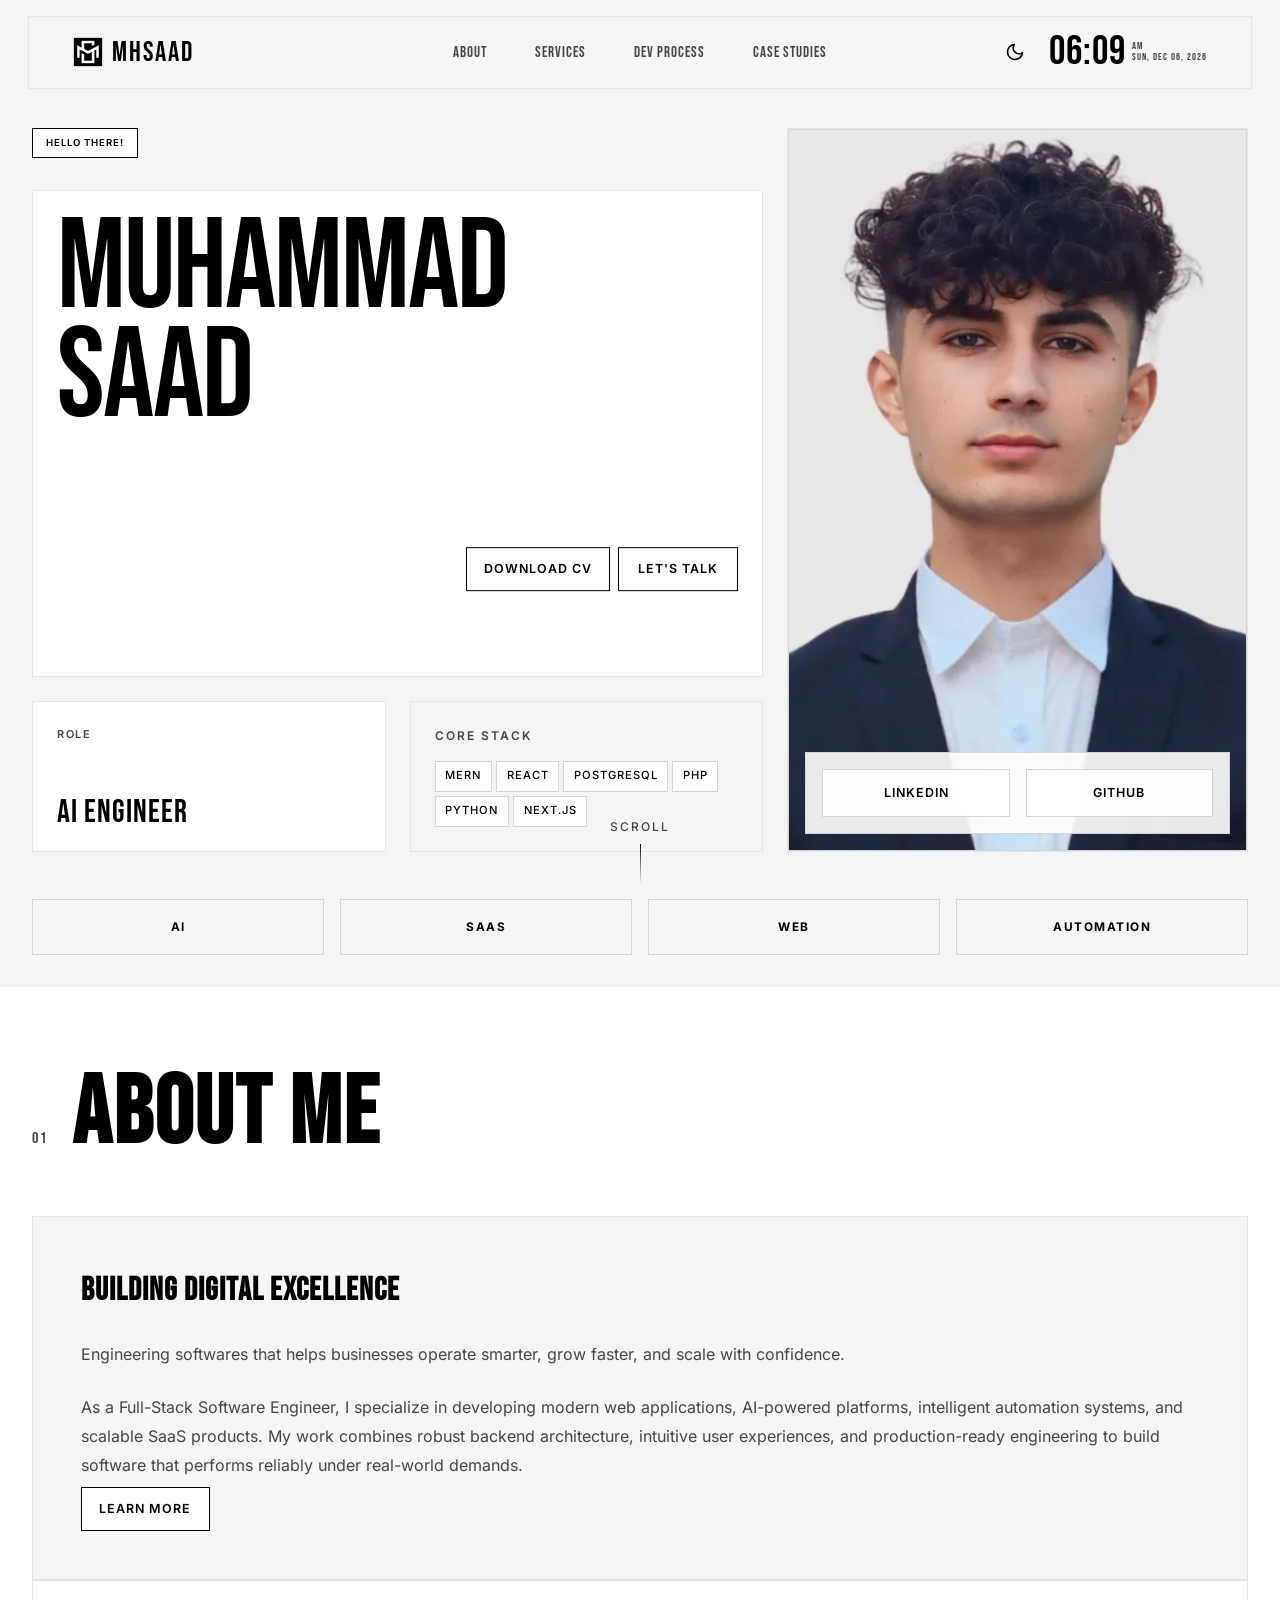
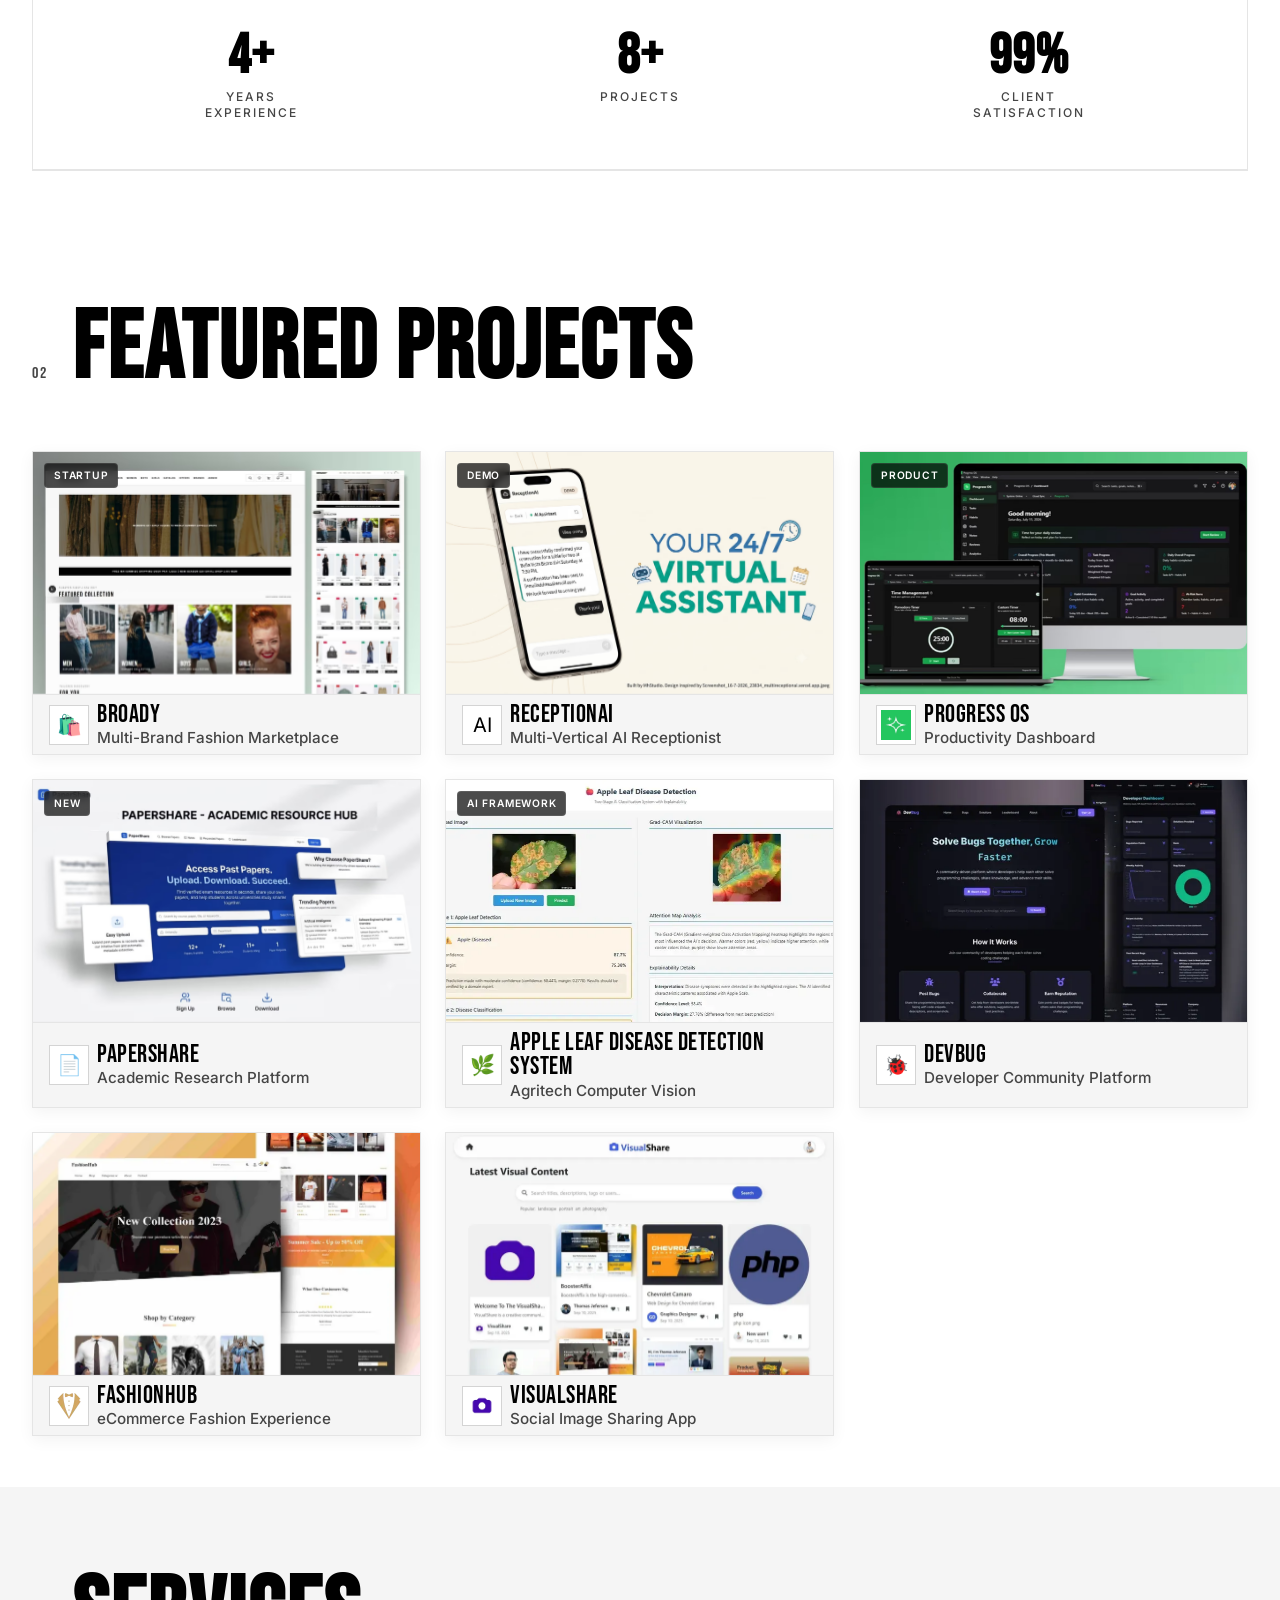
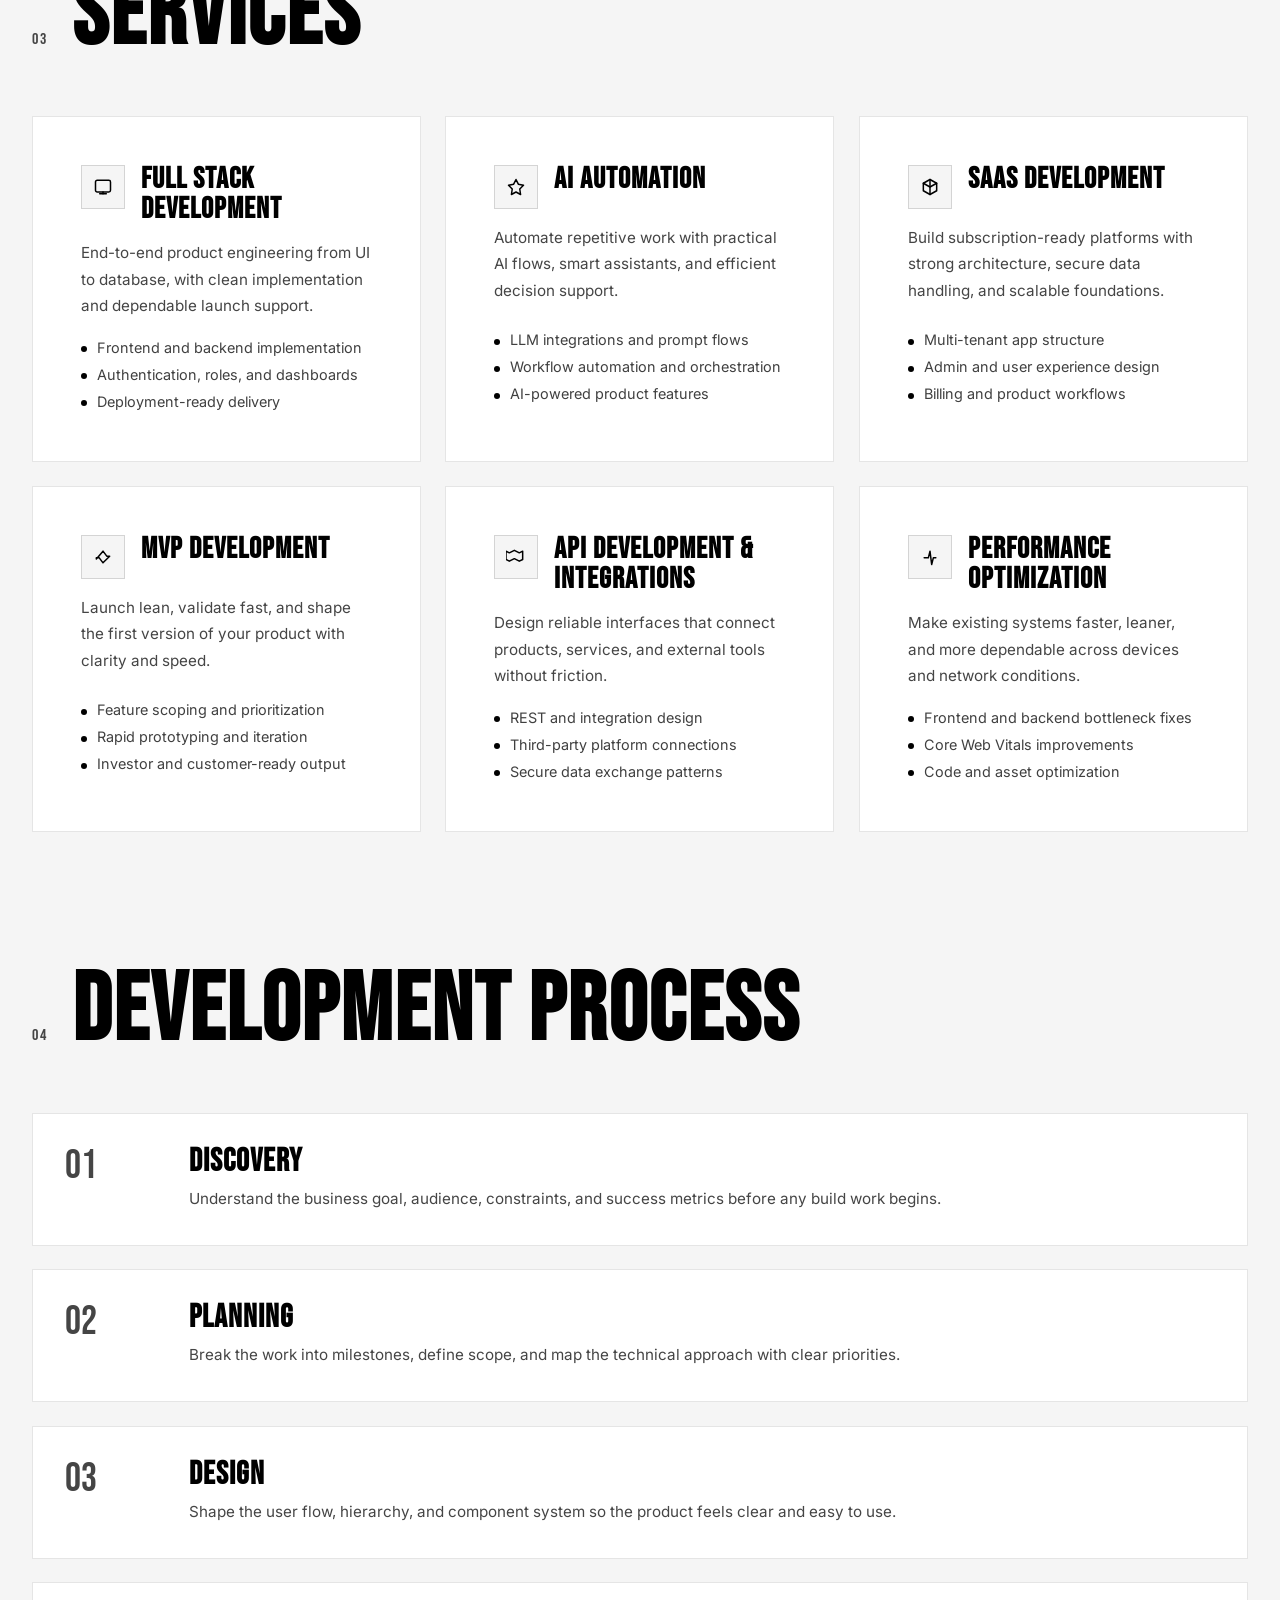
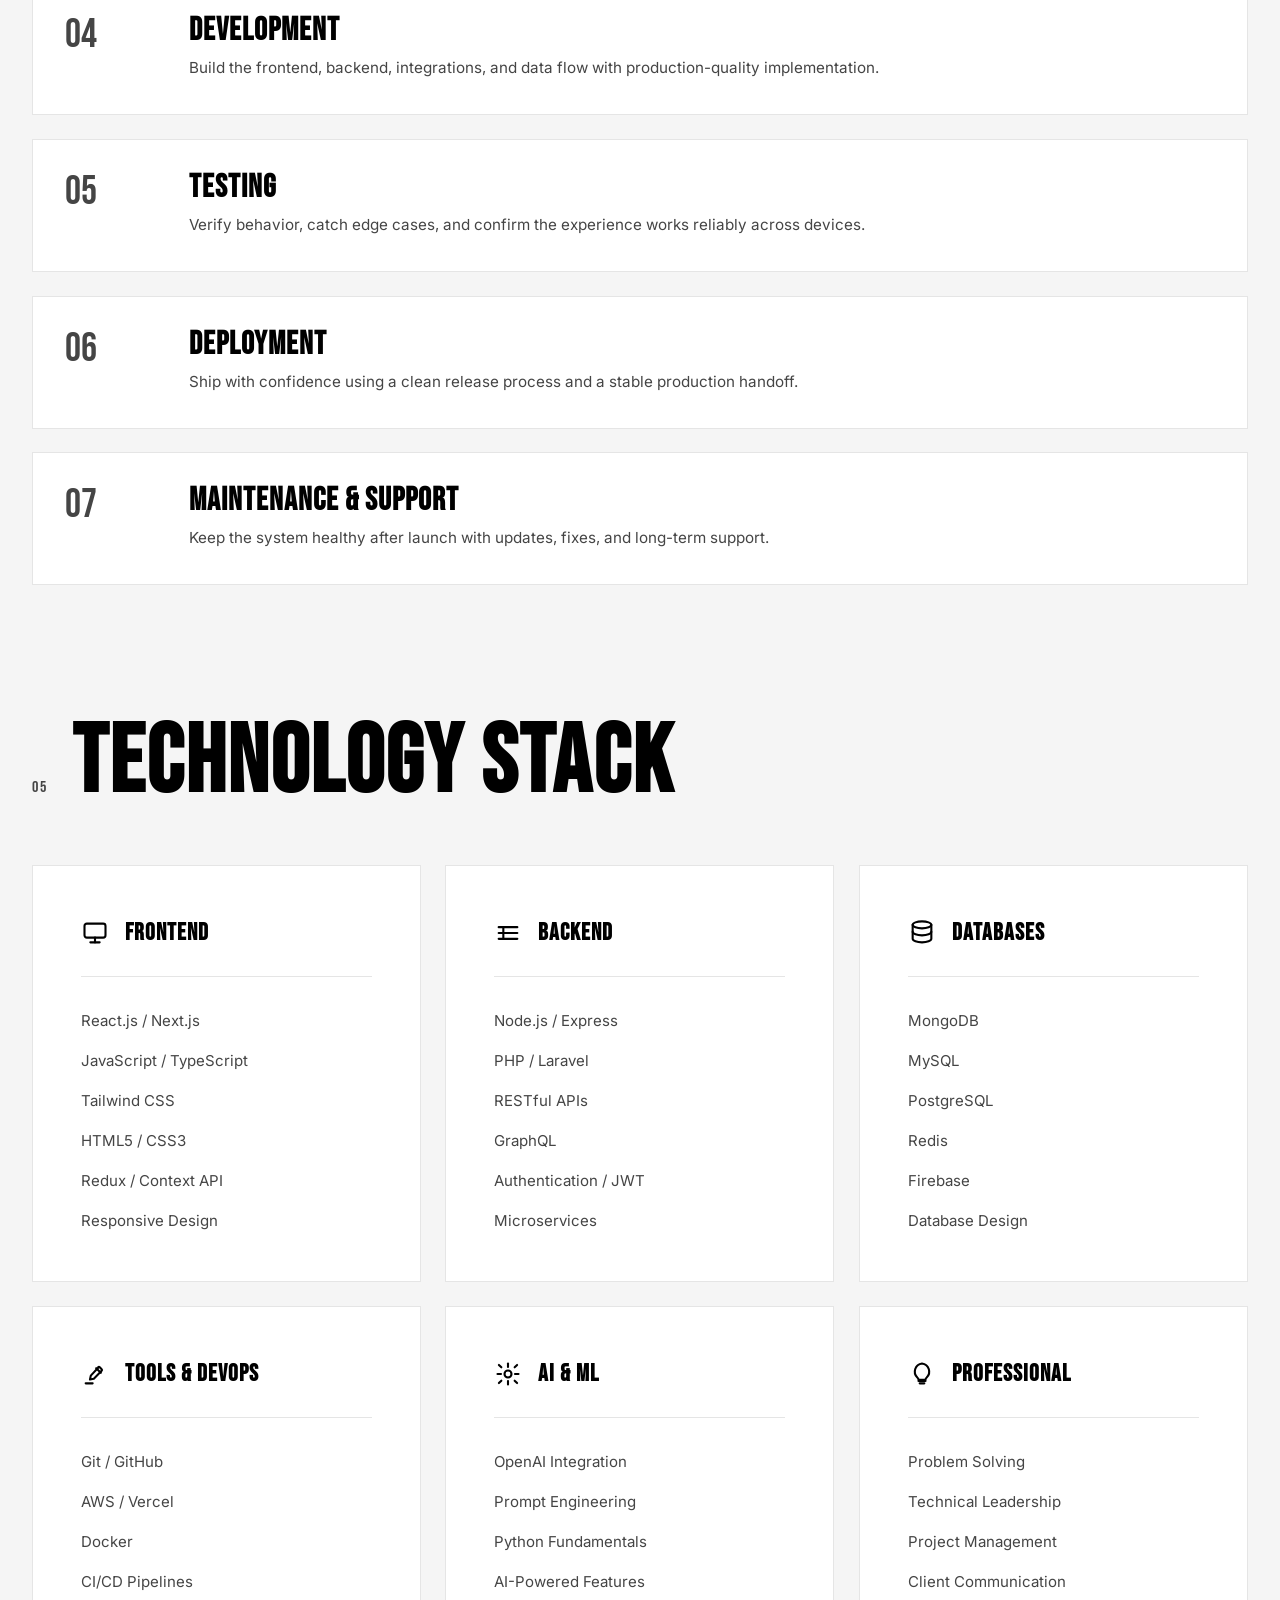
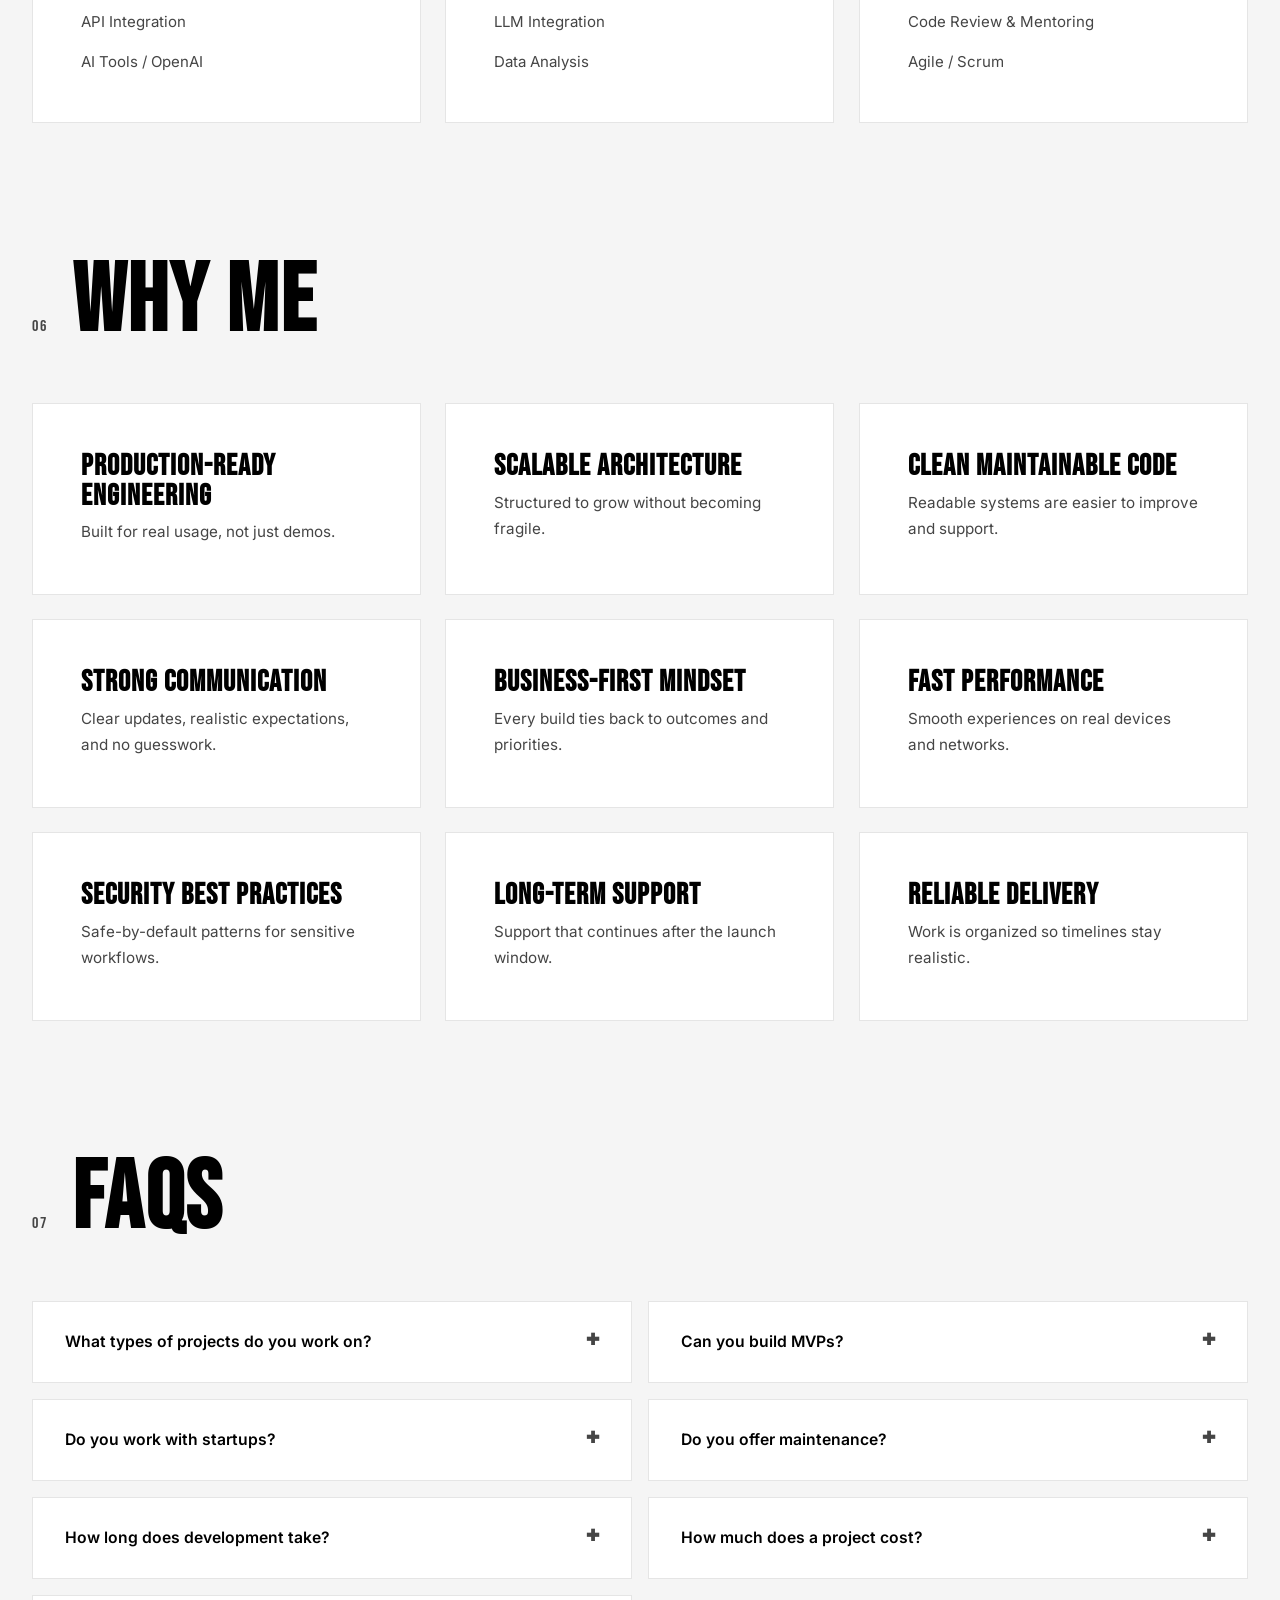
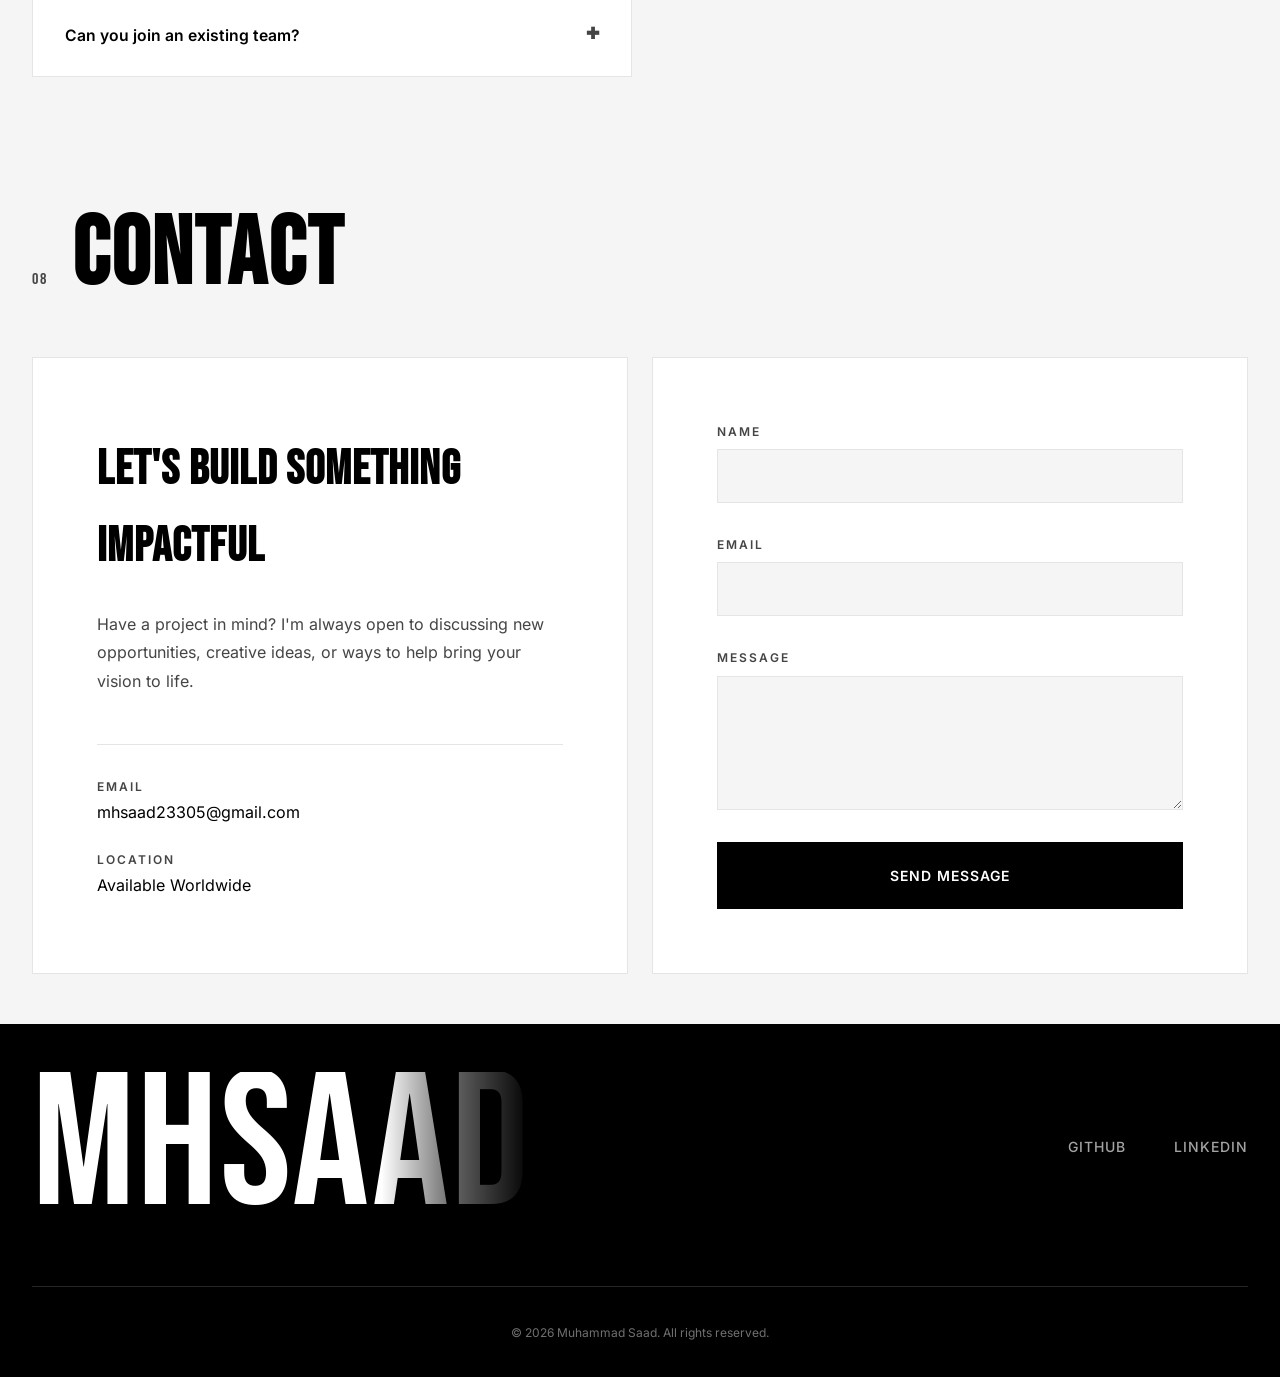
==== commit b063edaa: "fix(performance): fix SEO title parser, GTM scope, and contrast" ====
--- a/index.html
+++ b/index.html
@@ -5,8 +5,9 @@
 <meta charset="utf-8">
 <meta content="width=device-width, initial-scale=1.0" name="viewport">
 <meta content="Muhammad Saad - Full-Stack Software Engineer specializing in AI systems, SaaS products, intelligent automation, and scalable web applications" name="description">
+<title>Muhammad Saad | Full-Stack Software Engineer</title>
 <!-- Google tag (gtag.js) -->
-<style>:root{--color-black:#000000;--color-white:#ffffff;--color-gray-100:#f5f5f5;--color-gray-200:#e5e5e5;--color-gray-300:#d4d4d4;--color-gray-400:#a3a3a3;--color-gray-500:#737373;--color-gray-600:#525252;--color-gray-700:#404040;--color-gray-800:#262626;--color-gray-900:#171717;--font-display:'Bebas Neue',sans-serif;--font-body:'Inter',sans-serif;--spacing-xs:0.25rem;--spacing-sm:0.5rem;--spacing-md:1rem;--spacing-lg:1.5rem;--spacing-xl:2rem;--spacing-2xl:3rem;--spacing-3xl:4rem;--spacing-4xl:6rem;--container-max:1400px;--card-gap:1.5rem;--color-nav-scrolled:rgba(245, 245, 245, 0.95);--color-overlay-bg:rgba(255, 255, 255, 0.9);--color-overlay-btn:rgba(255, 255, 255, 0.96);--color-submit-bg:#000000;--color-submit-text:#ffffff;--color-submit-hover-bg:#ffffff;--color-submit-hover-text:#000000;--color-skeleton-1:#efefef;--color-skeleton-2:#f7f7f7}*,::after,::before{margin:0;padding:0;box-sizing:border-box}html{scroll-behavior:smooth;font-size:16px}body{font-family:var(--font-body);font-weight:400;line-height:1.6;color:var(--color-black);background-color:var(--color-gray-100);-webkit-font-smoothing:antialiased;-moz-osx-font-smoothing:grayscale}.pipe-loader{position:fixed;inset:0;z-index:4000;display:flex;align-items:center;justify-content:center;background-color:rgba(245,245,245,.82)}.pipe-loader-bars{display:inline-flex;gap:8px;align-items:center}.pipe-loader-bars span{width:4px;height:28px;background-color:var(--color-black);animation:.9s ease-in-out infinite pipePulse}.pipe-loader-bars span:nth-child(2){animation-delay:80ms}.pipe-loader-bars span:nth-child(3){animation-delay:.16s}.pipe-loader-bars span:nth-child(4){animation-delay:.24s}.pipe-loader-bars span:nth-child(5){animation-delay:.32s}.pipe-loader-bars span:nth-child(6){animation-delay:.4s}body.app-loading .scroll-indicator,body.app-loading .scroll-top-btn{opacity:0;visibility:hidden}a{text-decoration:none;color:inherit}ul{list-style:none}img{max-width:100%;height:auto;display:block}button{font-family:inherit;border:none;background:0 0}input{font-family:inherit;border:none;outline:0}.container{width:100%;max-width:var(--container-max);margin:0 auto;padding:0 var(--spacing-xl)}.sr-only{position:absolute;width:1px;height:1px;padding:0;margin:-1px;overflow:hidden;clip:rect(0,0,0,0);white-space:nowrap;border:0}.navbar{position:fixed;top:clamp(.5rem,1.5vw,1rem);left:clamp(.75rem,2.4vw,1.75rem);right:clamp(.75rem,2.4vw,1.75rem);z-index:1000;background-color:var(--color-gray-100);border:1px solid var(--color-gray-200)}.nav-container{max-width:var(--container-max);margin:0 auto;padding:var(--spacing-md) clamp(1.25rem,4vw,2.75rem);display:grid;grid-template-columns:1fr auto 1fr;column-gap:var(--spacing-lg);align-items:center;width:100%}.nav-logo{display:inline-flex;align-items:center;gap:.55rem;font-family:var(--font-display);font-size:1.75rem;letter-spacing:2px;color:var(--color-black)}.brand-logo-image{width:30px;height:30px;display:block;object-fit:cover;border:1px solid var(--color-gray-300)}.brand-logo-text{display:inline-flex;align-items:center;height:30px;line-height:1;transform:translateY(1px)}.nav-menu{display:flex;gap:var(--spacing-2xl);justify-self:center}.nav-meta{justify-self:end;display:flex;align-items:center;gap:1.25rem}.theme-toggle-btn{background:0 0;border:none;color:var(--color-black);display:flex;align-items:center;justify-content:center;padding:.25rem}.nav-datetime{display:flex;align-items:center;line-height:1;min-width:8.4rem;--nav-time-size:clamp(1.9rem, 3.2vw, 2.6rem);--nav-time-line-height:0.95}.nav-time-wrap{display:flex;align-items:flex-start;gap:.36rem}.nav-time-meta{display:flex;flex-direction:column;align-items:flex-start;justify-content:center;height:calc(var(--nav-time-size) * var(--nav-time-line-height));gap:.02rem}.nav-time{font-family:var(--font-display);font-size:var(--nav-time-size);letter-spacing:1px;line-height:var(--nav-time-line-height);font-weight:400}.nav-ampm{width:auto;text-align:left;font-size:.62rem;line-height:1;font-weight:300;letter-spacing:1.3px;text-transform:uppercase;color:var(--color-gray-600);font-family:var(--font-display)}.nav-date{width:auto;text-align:left;font-size:.62rem;line-height:1;font-weight:300;letter-spacing:1px;text-transform:uppercase;color:var(--color-gray-600);font-family:var(--font-display)}.nav-link{font-family:var(--font-display);font-size:.95rem;font-weight:300;text-transform:uppercase;letter-spacing:1px;color:var(--color-gray-600);position:relative}.nav-link::after{content:'';position:absolute;bottom:-4px;left:0;width:0;height:1px;background-color:var(--color-black)}.nav-toggle{display:none;flex-direction:column;gap:6px;padding:var(--spacing-sm)}.nav-toggle span{width:24px;height:2px;background-color:var(--color-black);transform-origin:center}.hero{min-height:100vh;padding-top:80px;display:flex;flex-direction:column;background-color:var(--color-gray-100);position:relative}.hero-container{flex:1;display:grid;grid-template-columns:1.35fr 0.85fr;gap:var(--card-gap);max-width:var(--container-max);margin:0 auto;padding:var(--spacing-2xl) var(--spacing-xl);width:100%}.hero-card{background-color:var(--color-white);border:1px solid var(--color-gray-200);border-radius:0;padding:var(--spacing-lg)}.hero-badge{width:fit-content;padding:.4rem .8rem;font-size:.6rem;font-weight:600;text-transform:uppercase;letter-spacing:1px;color:var(--color-black);background-color:var(--color-white);border:1px solid var(--color-black);border-radius:0;display:inline-block;margin-bottom:var(--spacing-sm)}.hero-left{display:flex;flex-direction:column;gap:var(--card-gap)}.hero-name-card{flex:1;display:flex;flex-direction:column;align-items:flex-start;justify-content:flex-start;background-color:var(--color-white);border-color:var(--color-gray-200);min-height:200px;padding:var(--spacing-lg);position:relative}.name-display{display:flex;flex-direction:column;align-items:flex-start;max-width:100%}.hero-name-actions{display:flex;flex-wrap:wrap;gap:var(--spacing-sm);position:absolute;top:78%;right:var(--spacing-lg);transform:translateY(-50%);width:auto;justify-content:flex-end;padding-top:0;margin-top:0;z-index:2}.hero-cv-btn{display:inline-flex;align-items:center;justify-content:center;border:1px solid var(--color-black);padding:.68rem 1.08rem;font-family:var(--font-body);font-size:.78rem;font-weight:600;letter-spacing:1px;text-transform:uppercase;color:var(--color-black);background-color:var(--color-white)}.hero-talk-btn{min-width:120px}.name-line{font-family:var(--font-display);font-size:clamp(3.5rem,10vw,8rem);line-height:.85;letter-spacing:-2px;color:var(--color-black)}.hero-bottom-row{display:grid;grid-template-columns:1fr 1fr;gap:var(--card-gap)}.hero-titles-card{display:flex;flex-direction:column;justify-content:space-between;background-color:var(--color-white);border-color:var(--color-gray-200)}.titles-label{font-size:.68rem;font-weight:600;text-transform:uppercase;letter-spacing:1.6px;color:var(--color-gray-500)}.rotating-titles{display:flex;flex-direction:column;gap:0;margin-top:auto}.titles-wrapper{position:relative;height:2.5rem;overflow:hidden}.rotating-title{position:absolute;top:0;left:0;font-family:var(--font-display);font-size:clamp(1.5rem,2.5vw,2rem);letter-spacing:1px;color:var(--color-black);opacity:0;transform:translateY(20px)}.rotating-title.active{opacity:1;transform:translateY(0)}.hero-stack-card{display:flex;flex-direction:column;gap:var(--spacing-md);justify-content:flex-start;align-items:flex-start;background-color:var(--color-gray-100);border-color:var(--color-gray-200)}.stack-label{font-size:.75rem;font-weight:600;text-transform:uppercase;letter-spacing:2px;color:var(--color-gray-600)}.core-stack{display:flex;flex-wrap:wrap;gap:var(--spacing-xs)}.stack-tag{padding:.35rem .6rem;font-size:.7rem;font-weight:500;text-transform:uppercase;letter-spacing:1px;color:var(--color-black);background-color:var(--color-white);border:1px solid var(--color-gray-300)}.hero-right{display:flex}.hero-image-card{flex:1;display:flex;flex-direction:column;padding:0;overflow:hidden}.hero-image{flex:1;position:relative;background-color:var(--color-gray-100);border:1px solid var(--color-gray-300);overflow:hidden}.hero-avatar{width:100%;height:100%;min-height:420px;object-fit:cover;object-position:center top}.hero-social{display:grid;grid-template-columns:1fr 1fr;gap:var(--spacing-md);padding:var(--spacing-md)}.hero-social-overlay{position:absolute;left:var(--spacing-md);right:var(--spacing-md);bottom:var(--spacing-md);z-index:2;background-color:var(--color-overlay-bg);border:1px solid var(--color-gray-300)}.hero-social-link{padding:.8rem 1rem;font-size:.78rem;font-weight:600;text-transform:uppercase;letter-spacing:1px;text-align:center;color:var(--color-black);background-color:var(--color-overlay-btn);border:1px solid var(--color-gray-300)}.scroll-indicator{display:flex;flex-direction:column;align-items:center;gap:var(--spacing-sm);padding:0;position:absolute;left:50%;bottom:var(--spacing-md);transform:translateX(-50%);z-index:3}.scroll-indicator span{font-size:.75rem;font-weight:500;text-transform:uppercase;letter-spacing:2px;color:var(--color-gray-400)}.scroll-line{width:1px;height:40px;background:linear-gradient(to bottom,var(--color-black),transparent);animation:2s ease-in-out infinite scrollPulse}@keyframes scrollPulse{0%,100%{opacity:.3;transform:scaleY(.5)}50%{opacity:1;transform:scaleY(1)}}.expertise-stack{display:grid;grid-template-columns:repeat(2,minmax(0,1fr));gap:var(--spacing-sm)}.expertise-pill{display:inline-flex;align-items:center;justify-content:center;min-height:56px;padding:.75rem 1rem;font-size:.74rem;font-weight:700;letter-spacing:1.5px;text-transform:uppercase;color:var(--color-black);background-color:var(--color-gray-100);border:1px solid var(--color-gray-300);border-radius:0;will-change:transform}.hero-expertise-section{padding:0 0 var(--spacing-xl);background:var(--color-gray-100);margin-top:-1px}.hero-expertise-stack{grid-template-columns:repeat(4,minmax(0,1fr));gap:var(--spacing-md)}.faq-content{padding:0 var(--spacing-xl) var(--spacing-xl);font-size:.95rem;line-height:1.8;color:var(--color-gray-600)}.newsletter-banner{position:fixed;top:0;left:50%;width:min(720px,100vw);padding:0;transform:translate3d(-50%,-145%,0);opacity:0;visibility:hidden;z-index:1500}.newsletter-card{position:relative;padding:var(--spacing-xl);background:linear-gradient(180deg,rgba(255,255,255,.96),rgba(245,245,245,.98)),var(--color-white);border:1px solid var(--color-gray-200);box-shadow:0 24px 60px rgba(0,0,0,.14);overflow:hidden}.newsletter-card::before{content:'';position:absolute;inset:0 auto auto 0;width:100%;height:3px;background:linear-gradient(90deg,var(--color-black),var(--color-gray-500))}.newsletter-close{position:absolute;top:var(--spacing-md);right:var(--spacing-md);width:36px;height:36px;border:1px solid var(--color-gray-200);background-color:var(--color-white);color:var(--color-black);font-size:1.35rem;line-height:1}.newsletter-copy{display:flex;flex-direction:column;gap:var(--spacing-sm);padding-right:2.75rem;margin-bottom:var(--spacing-lg)}.newsletter-kicker{font-size:.7rem;font-weight:700;text-transform:uppercase;letter-spacing:2px;color:var(--color-gray-500)}.newsletter-title{font-family:var(--font-display);font-size:clamp(2rem,4vw,3rem);line-height:.95;letter-spacing:1px;text-transform:uppercase;color:var(--color-black)}.newsletter-text{font-size:.95rem;line-height:1.7;color:var(--color-gray-600);max-width:60ch}.newsletter-form{display:grid;grid-template-columns:minmax(0,1fr) auto;gap:var(--spacing-sm);align-items:start}.newsletter-input{width:100%;min-height:52px;padding:.85rem 1rem;font-size:.95rem;color:var(--color-black);background-color:var(--color-white);border:1px solid var(--color-gray-300)}.newsletter-submit{min-height:52px;padding:.85rem 1.25rem;font-size:.8rem;font-weight:700;text-transform:uppercase;letter-spacing:1px;color:var(--color-white);background-color:var(--color-black);border:1px solid var(--color-black)}.newsletter-status{grid-column:1/-1;min-height:1.1rem;font-size:.8rem;color:var(--color-gray-500)}.scroll-top-btn{position:fixed;right:var(--spacing-lg);bottom:var(--spacing-lg);width:42px;height:42px;display:inline-flex;align-items:center;justify-content:center;border:1px solid var(--color-gray-300);background-color:var(--color-white);color:var(--color-black);font-size:1.2rem;line-height:1;opacity:0;visibility:hidden;transform:translateY(8px);z-index:1200}.modal{position:fixed;top:0;left:0;right:0;bottom:0;z-index:2000;display:flex;align-items:stretch;justify-content:center;padding:var(--spacing-md) var(--spacing-xl);opacity:0;visibility:hidden;will-change:opacity,visibility;backdrop-filter:none}.modal-overlay{position:absolute;top:0;left:0;right:0;bottom:0;background-color:rgba(0,0,0,.9)}.modal-content{position:relative;width:100%;max-width:1100px;height:calc(100vh - (var(--spacing-md) * 2));overflow:hidden;background-color:var(--color-white);transform:translateY(10px);opacity:0;display:flex;flex-direction:column;will-change:transform,opacity;contain:layout paint}.hero-image{position:relative}.hero-image::before{content:'';position:absolute;inset:0;background:linear-gradient(90deg,transparent 0,rgba(255,255,255,.4) 50%,transparent 100%);transform:translateX(-100%);animation:1.5s infinite skeletonSweep;will-change:transform;opacity:1}.modal-close{position:absolute;top:var(--spacing-lg);right:var(--spacing-lg);width:48px;height:48px;display:flex;align-items:center;justify-content:center;font-size:2rem;color: var(--color-gray-600);background-color:var(--color-gray-100);z-index:1000}.modal-body{padding:var(--spacing-2xl) var(--spacing-2xl);height:100%;overflow-y:auto;display:flex;flex-direction:column}.modal-header{display:flex;gap:var(--spacing-lg);align-items:flex-start;margin-bottom:var(--spacing-lg)}.modal-icon-box{width:56px;min-width:56px;height:56px;display:flex;align-items:center;justify-content:center;background-color:var(--color-gray-100);border:1px solid var(--color-gray-200);font-size:2rem;flex-shrink:0}.modal-platform-icon{display:block}.modal-header-content{display:flex;flex-direction:column;gap:var(--spacing-xs);width:100%}.modal-title-row{display:flex;align-items:flex-start;justify-content:space-between;gap:var(--spacing-md)}.modal-title{font-family:var(--font-display);font-size:clamp(2rem,4vw,3rem);letter-spacing:1px;line-height:1.2}.modal-tagline{font-size:.9rem;color:var(--color-gray-600);margin:0;font-weight:500}.modal-carousel-section{display:flex;align-items:center;gap:var(--spacing-lg);margin-bottom:var(--spacing-lg)}.modal-carousel{flex:1;border:1px solid var(--color-gray-200);background-color:var(--color-gray-100)}.carousel-container{position:relative;width:100%;aspect-ratio:16/5.5;min-height:120px;max-height:190px;overflow:hidden;background-color:var(--color-gray-200)}.carousel-slides{display:flex;height:100%}.carousel-nav{width:40px;height:40px;min-width:40px;min-height:40px;display:flex;align-items:center;justify-content:center;background-color:var(--color-black);color:var(--color-white);border:none;font-size:1.1rem;font-weight:600;flex-shrink:0}.carousel-prev{order:-1}.carousel-next{order:1}.modal-main-view{display:flex;flex-direction:column;min-height:100%}.modal-description-container{margin-bottom:var(--spacing-lg);flex-grow:1}.modal-description-wrapper{position:relative;display:inline-block;width:100%}.modal-description{font-size:.95rem;line-height:1.6;color:var(--color-gray-600);display:-webkit-box;-webkit-line-clamp:2;-webkit-box-orient:vertical;overflow:hidden;margin-bottom:0}.learn-more-btn{position:absolute;bottom:0;right:0;font-size:.95rem;font-weight:600;font-family:inherit;line-height:1.6;text-transform:none;letter-spacing:normal;color:var(--color-black);background:var(--color-white);border:none;padding:0 0 0 8px;box-shadow:-20px 0 15px var(--color-white)}@media (max-width:768px){.modal-description{-webkit-line-clamp:unset;display:block;margin-bottom:var(--spacing-md)}.learn-more-btn{position:relative;bottom:auto;right:auto;background:0 0;padding:0;border-bottom:1px solid var(--color-black);padding-bottom:2px}}.modal-details-view{display:flex;flex-direction:column;height:100%}.modal-details-header{position:sticky;top:-24px;background-color:var(--color-white);padding:var(--spacing-md) 0;margin-bottom:var(--spacing-lg);z-index:100;border-bottom:1px solid var(--color-gray-200)}.modal-back-btn{font-size:.85rem;font-weight:600;text-transform:uppercase;letter-spacing:1px;color:var(--color-black);background:0 0;border:none;display:flex;align-items:center;gap:var(--spacing-sm)}.modal-section{margin-bottom:var(--spacing-lg)}.modal-section-title{font-size:.75rem;font-weight:600;text-transform:uppercase;letter-spacing:2px;color: var(--color-gray-600);margin-bottom:var(--spacing-md)}.modal-tech{display:flex;flex-wrap:wrap;gap:var(--spacing-sm)}.modal-actions{padding-top:var(--spacing-sm);padding-bottom:0;border-top:none;display:flex;gap:var(--spacing-md);flex-wrap:wrap;margin-top:var(--spacing-xs)}.modal-link{display:inline-flex;align-items:center;font-size:.875rem;font-weight:600;text-transform:uppercase;letter-spacing:1px;padding:.6rem 1.2rem;border:1px solid var(--color-black);color:var(--color-black);background-color:transparent}.image-lightbox{position:fixed;inset:0;z-index:3000;display:none;align-items:center;justify-content:center;padding:var(--spacing-xl);background-color:rgba(0,0,0,.95)}.lightbox-image{max-width:min(92vw,1400px);max-height:88vh;width:auto;height:auto;object-fit:contain;transform-origin:0 0;touch-action:none}.lightbox-nav{position:absolute;top:50%;transform:translateY(-50%);width:50px;height:50px;background-color:rgba(255,255,255,.1);color:var(--color-white);border:1px solid rgba(255,255,255,.2);font-size:1.5rem;display:flex;align-items:center;justify-content:center;z-index:3010}.lightbox-prev{left:var(--spacing-lg)}.lightbox-next{right:var(--spacing-lg)}.lightbox-close{position:absolute;top:var(--spacing-lg);right:var(--spacing-lg);width:44px;height:44px;border:1px solid var(--color-gray-300);background-color:var(--color-white);color:var(--color-black);font-size:1.8rem;line-height:1}.modal-live{background-color:var(--color-black);color:var(--color-white)}.modal-github{background-color:transparent}@media (max-width:1200px){.hero-container{grid-template-columns:1.2fr 0.8fr}}@media (max-width:992px){.hero-container{grid-template-columns:1fr}.hero-left{order:2}.hero-right{order:1}.hero-name-card{min-height:200px}.hero-name-actions{right:var(--spacing-md);top:54%}.modal-content{max-width:92vw}.hero-avatar{min-height:320px}.carousel-container{aspect-ratio:16/6}.hero-expertise-stack{grid-template-columns:repeat(2,minmax(0,1fr))}.expertise-stack{grid-template-columns:repeat(2,minmax(0,1fr))}}@media (max-width:768px){:root{--spacing-xl:1.5rem;--spacing-2xl:2rem;--spacing-3xl:3rem;--spacing-4xl:4rem}.nav-menu{position:fixed;top:0;right:0;width:100%;height:100vh;flex-direction:column;align-items:center;justify-content:center;gap:var(--spacing-2xl);background-color:var(--color-white);transform:translateX(100%)}.nav-toggle{display:flex;z-index:100}.nav-link{font-size:1.5rem}.nav-container{grid-template-columns:1fr auto auto;gap:var(--spacing-md)}.nav-meta{display:flex;justify-content:flex-end}.nav-datetime{display:none}.hero-bottom-row{grid-template-columns:1fr}.hero-name-actions{position:static;transform:none;width:100%;justify-content:flex-start;margin-top:var(--spacing-md)}.name-line{font-size:clamp(4.2rem,16vw,5.4rem)}.hero-expertise-stack{grid-template-columns:repeat(2,minmax(0,1fr));gap:var(--spacing-sm)}.expertise-stack{grid-template-columns:repeat(2,minmax(0,1fr));gap:var(--spacing-xs)}.modal-header{flex-direction:column;align-items:stretch;gap:var(--spacing-md)}.modal-title-row{flex-direction:column;align-items:flex-start}.modal-carousel-section{display:grid;grid-template-columns:1fr 1fr;align-items:center;column-gap:var(--spacing-md);row-gap:var(--spacing-sm)}.modal-carousel{grid-column:1/-1;grid-row:1}.carousel-prev{grid-column:1;grid-row:2;justify-self:start;order:0}.carousel-next{grid-column:2;grid-row:2;justify-self:end;order:0}.carousel-container{aspect-ratio:16/7}.modal-content{max-width:95vw}.newsletter-card{padding:var(--spacing-lg)}.nav-menu{position:fixed;top:calc(clamp(.5rem,1.5vw,1rem) + 4.8rem);left:clamp(.75rem,2.4vw,1.75rem);right:clamp(.75rem,2.4vw,1.75rem);width:auto;max-height:calc(100vh - 7.5rem);flex-direction:column;align-items:stretch;justify-content:flex-start;gap:var(--spacing-md);padding:var(--spacing-xl);background:linear-gradient(180deg,rgba(255,255,255,.98),rgba(245,245,245,.97)),var(--color-white);border:1px solid var(--color-gray-200);box-shadow:0 28px 60px rgba(0,0,0,.12);border-radius:24px;transform:translate3d(0,-12px,0) scale(.985);opacity:0;visibility:hidden;overflow-y:auto;transform-origin:top center}.nav-menu li{opacity:0;transform:translateY(10px)}.nav-link{font-size:1.15rem;font-weight:700;letter-spacing:1.2px;width:100%;padding:.15rem 0}.newsletter-banner{left:0;width:100vw;padding:0}.newsletter-card{padding:var(--spacing-lg);border-radius:0 0 20px 20px}.newsletter-copy{padding-right:0}.newsletter-form{grid-template-columns:1fr}.newsletter-submit{width:100%}.newsletter-title{font-size:clamp(1.6rem,7vw,2.1rem)}.modal-body{scroll-padding-bottom:calc(var(--spacing-xl) + env(safe-area-inset-bottom))}.modal-description{-webkit-line-clamp:4;display:-webkit-box;-webkit-box-orient:vertical;overflow:hidden}.modal-description-wrapper{display:flex;flex-direction:column;gap:var(--spacing-sm)}.learn-more-btn{position:static;align-self:flex-end;padding:0;margin-top:calc(var(--spacing-xs) * -1)}.modal-actions{position:sticky;bottom:0;z-index:20;margin-top:var(--spacing-md);padding:var(--spacing-md) 0 calc(var(--spacing-sm) + env(safe-area-inset-bottom));background:linear-gradient(180deg,rgba(255,255,255,0),var(--color-white) 28%);backdrop-filter:blur(6px)}.modal-link{flex:1 1 0;justify-content:center}}@media (max-width:480px){.container{padding:0 var(--spacing-md)}.hero-card{padding:var(--spacing-md)}.hero-badge{padding:var(--spacing-xs) var(--spacing-sm);font-size:.6rem}.name-line{font-size:3.75rem}.modal-body{padding:var(--spacing-lg)}.modal-header{margin-bottom:var(--spacing-lg)}.modal-carousel-section{row-gap:var(--spacing-xs)}.carousel-next,.carousel-prev{width:32px;height:32px;min-width:32px;min-height:32px;font-size:.95rem}.hero-avatar{min-height:240px}.hero-social{grid-template-columns:repeat(2,minmax(0,1fr));gap:var(--spacing-sm)}.hero-social-overlay{left:var(--spacing-sm);right:var(--spacing-sm);bottom:var(--spacing-sm)}.carousel-nav{width:35px;height:35px;font-size:1rem}.modal-carousel-section{grid-template-columns:1fr 1fr}.modal-body{padding:var(--spacing-md)}.lightbox-close{top:var(--spacing-md);right:var(--spacing-md)}}@keyframes skeletonSweep{to{transform:translateX(100%)}}@keyframes pipePulse{0%,100%{transform:scaleY(.45);opacity:.35}50%{transform:scaleY(1);opacity:1}}::-webkit-scrollbar{width:8px}::-webkit-scrollbar-track{background:var(--color-gray-100)}::-webkit-scrollbar-thumb{background:var(--color-gray-400)}::-webkit-scrollbar-thumb:hover{background:var(--color-gray-600)}@media (prefers-reduced-motion:reduce){*,::after,::before{animation-duration:0s!important;animation-iteration-count:1!important}body{opacity:1}.hero-card{opacity:1;transform:none}}@media (prefers-contrast:high){:root{--color-gray-200:#c0c0c0;--color-gray-400:#808080;--color-gray-500:#606060;--color-gray-600:#404040}}
+<style>:root{--color-black:#000000;--color-white:#ffffff;--color-gray-100:#f5f5f5;--color-gray-200:#e5e5e5;--color-gray-300:#d4d4d4;--color-gray-400:#707070;--color-gray-500:#595959;--color-gray-600:#454545;--color-gray-700:#404040;--color-gray-800:#262626;--color-gray-900:#171717;--font-display:'Bebas Neue',sans-serif;--font-body:'Inter',sans-serif;--spacing-xs:0.25rem;--spacing-sm:0.5rem;--spacing-md:1rem;--spacing-lg:1.5rem;--spacing-xl:2rem;--spacing-2xl:3rem;--spacing-3xl:4rem;--spacing-4xl:6rem;--container-max:1400px;--card-gap:1.5rem;--color-nav-scrolled:rgba(245, 245, 245, 0.95);--color-overlay-bg:rgba(255, 255, 255, 0.9);--color-overlay-btn:rgba(255, 255, 255, 0.96);--color-submit-bg:#000000;--color-submit-text:#ffffff;--color-submit-hover-bg:#ffffff;--color-submit-hover-text:#000000;--color-skeleton-1:#efefef;--color-skeleton-2:#f7f7f7}*,::after,::before{margin:0;padding:0;box-sizing:border-box}html{scroll-behavior:smooth;font-size:16px}body{font-family:var(--font-body);font-weight:400;line-height:1.6;color:var(--color-black);background-color:var(--color-gray-100);-webkit-font-smoothing:antialiased;-moz-osx-font-smoothing:grayscale}.pipe-loader{position:fixed;inset:0;z-index:4000;display:flex;align-items:center;justify-content:center;background-color:rgba(245,245,245,.82)}.pipe-loader-bars{display:inline-flex;gap:8px;align-items:center}.pipe-loader-bars span{width:4px;height:28px;background-color:var(--color-black);animation:.9s ease-in-out infinite pipePulse}.pipe-loader-bars span:nth-child(2){animation-delay:80ms}.pipe-loader-bars span:nth-child(3){animation-delay:.16s}.pipe-loader-bars span:nth-child(4){animation-delay:.24s}.pipe-loader-bars span:nth-child(5){animation-delay:.32s}.pipe-loader-bars span:nth-child(6){animation-delay:.4s}body.app-loading .scroll-indicator,body.app-loading .scroll-top-btn{opacity:0;visibility:hidden}a{text-decoration:none;color:inherit}ul{list-style:none}img{max-width:100%;height:auto;display:block}button{font-family:inherit;border:none;background:0 0}input{font-family:inherit;border:none;outline:0}.container{width:100%;max-width:var(--container-max);margin:0 auto;padding:0 var(--spacing-xl)}.sr-only{position:absolute;width:1px;height:1px;padding:0;margin:-1px;overflow:hidden;clip:rect(0,0,0,0);white-space:nowrap;border:0}.navbar{position:fixed;top:clamp(.5rem,1.5vw,1rem);left:clamp(.75rem,2.4vw,1.75rem);right:clamp(.75rem,2.4vw,1.75rem);z-index:1000;background-color:var(--color-gray-100);border:1px solid var(--color-gray-200)}.nav-container{max-width:var(--container-max);margin:0 auto;padding:var(--spacing-md) clamp(1.25rem,4vw,2.75rem);display:grid;grid-template-columns:1fr auto 1fr;column-gap:var(--spacing-lg);align-items:center;width:100%}.nav-logo{display:inline-flex;align-items:center;gap:.55rem;font-family:var(--font-display);font-size:1.75rem;letter-spacing:2px;color:var(--color-black)}.brand-logo-image{width:30px;height:30px;display:block;object-fit:cover;border:1px solid var(--color-gray-300)}.brand-logo-text{display:inline-flex;align-items:center;height:30px;line-height:1;transform:translateY(1px)}.nav-menu{display:flex;gap:var(--spacing-2xl);justify-self:center}.nav-meta{justify-self:end;display:flex;align-items:center;gap:1.25rem}.theme-toggle-btn{background:0 0;border:none;color:var(--color-black);display:flex;align-items:center;justify-content:center;padding:.25rem}.nav-datetime{display:flex;align-items:center;line-height:1;min-width:8.4rem;--nav-time-size:clamp(1.9rem, 3.2vw, 2.6rem);--nav-time-line-height:0.95}.nav-time-wrap{display:flex;align-items:flex-start;gap:.36rem}.nav-time-meta{display:flex;flex-direction:column;align-items:flex-start;justify-content:center;height:calc(var(--nav-time-size) * var(--nav-time-line-height));gap:.02rem}.nav-time{font-family:var(--font-display);font-size:var(--nav-time-size);letter-spacing:1px;line-height:var(--nav-time-line-height);font-weight:400}.nav-ampm{width:auto;text-align:left;font-size:.62rem;line-height:1;font-weight:300;letter-spacing:1.3px;text-transform:uppercase;color:var(--color-gray-600);font-family:var(--font-display)}.nav-date{width:auto;text-align:left;font-size:.62rem;line-height:1;font-weight:300;letter-spacing:1px;text-transform:uppercase;color:var(--color-gray-600);font-family:var(--font-display)}.nav-link{font-family:var(--font-display);font-size:.95rem;font-weight:300;text-transform:uppercase;letter-spacing:1px;color:var(--color-gray-600);position:relative}.nav-link::after{content:'';position:absolute;bottom:-4px;left:0;width:0;height:1px;background-color:var(--color-black)}.nav-toggle{display:none;flex-direction:column;gap:6px;padding:var(--spacing-sm)}.nav-toggle span{width:24px;height:2px;background-color:var(--color-black);transform-origin:center}.hero{min-height:100vh;padding-top:80px;display:flex;flex-direction:column;background-color:var(--color-gray-100);position:relative}.hero-container{flex:1;display:grid;grid-template-columns:1.35fr 0.85fr;gap:var(--card-gap);max-width:var(--container-max);margin:0 auto;padding:var(--spacing-2xl) var(--spacing-xl);width:100%}.hero-card{background-color:var(--color-white);border:1px solid var(--color-gray-200);border-radius:0;padding:var(--spacing-lg)}.hero-badge{width:fit-content;padding:.4rem .8rem;font-size:.6rem;font-weight:600;text-transform:uppercase;letter-spacing:1px;color:var(--color-black);background-color:var(--color-white);border:1px solid var(--color-black);border-radius:0;display:inline-block;margin-bottom:var(--spacing-sm)}.hero-left{display:flex;flex-direction:column;gap:var(--card-gap)}.hero-name-card{flex:1;display:flex;flex-direction:column;align-items:flex-start;justify-content:flex-start;background-color:var(--color-white);border-color:var(--color-gray-200);min-height:200px;padding:var(--spacing-lg);position:relative}.name-display{display:flex;flex-direction:column;align-items:flex-start;max-width:100%}.hero-name-actions{display:flex;flex-wrap:wrap;gap:var(--spacing-sm);position:absolute;top:78%;right:var(--spacing-lg);transform:translateY(-50%);width:auto;justify-content:flex-end;padding-top:0;margin-top:0;z-index:2}.hero-cv-btn{display:inline-flex;align-items:center;justify-content:center;border:1px solid var(--color-black);padding:.68rem 1.08rem;font-family:var(--font-body);font-size:.78rem;font-weight:600;letter-spacing:1px;text-transform:uppercase;color:var(--color-black);background-color:var(--color-white)}.hero-talk-btn{min-width:120px}.name-line{font-family:var(--font-display);font-size:clamp(3.5rem,10vw,8rem);line-height:.85;letter-spacing:-2px;color:var(--color-black)}.hero-bottom-row{display:grid;grid-template-columns:1fr 1fr;gap:var(--card-gap)}.hero-titles-card{display:flex;flex-direction:column;justify-content:space-between;background-color:var(--color-white);border-color:var(--color-gray-200)}.titles-label{font-size:.68rem;font-weight:600;text-transform:uppercase;letter-spacing:1.6px;color:var(--color-gray-500)}.rotating-titles{display:flex;flex-direction:column;gap:0;margin-top:auto}.titles-wrapper{position:relative;height:2.5rem;overflow:hidden}.rotating-title{position:absolute;top:0;left:0;font-family:var(--font-display);font-size:clamp(1.5rem,2.5vw,2rem);letter-spacing:1px;color:var(--color-black);opacity:0;transform:translateY(20px)}.rotating-title.active{opacity:1;transform:translateY(0)}.hero-stack-card{display:flex;flex-direction:column;gap:var(--spacing-md);justify-content:flex-start;align-items:flex-start;background-color:var(--color-gray-100);border-color:var(--color-gray-200)}.stack-label{font-size:.75rem;font-weight:600;text-transform:uppercase;letter-spacing:2px;color:var(--color-gray-600)}.core-stack{display:flex;flex-wrap:wrap;gap:var(--spacing-xs)}.stack-tag{padding:.35rem .6rem;font-size:.7rem;font-weight:500;text-transform:uppercase;letter-spacing:1px;color:var(--color-black);background-color:var(--color-white);border:1px solid var(--color-gray-300)}.hero-right{display:flex}.hero-image-card{flex:1;display:flex;flex-direction:column;padding:0;overflow:hidden}.hero-image{flex:1;position:relative;background-color:var(--color-gray-100);border:1px solid var(--color-gray-300);overflow:hidden}.hero-avatar{width:100%;height:100%;min-height:420px;object-fit:cover;object-position:center top}.hero-social{display:grid;grid-template-columns:1fr 1fr;gap:var(--spacing-md);padding:var(--spacing-md)}.hero-social-overlay{position:absolute;left:var(--spacing-md);right:var(--spacing-md);bottom:var(--spacing-md);z-index:2;background-color:var(--color-overlay-bg);border:1px solid var(--color-gray-300)}.hero-social-link{padding:.8rem 1rem;font-size:.78rem;font-weight:600;text-transform:uppercase;letter-spacing:1px;text-align:center;color:var(--color-black);background-color:var(--color-overlay-btn);border:1px solid var(--color-gray-300)}.scroll-indicator{display:flex;flex-direction:column;align-items:center;gap:var(--spacing-sm);padding:0;position:absolute;left:50%;bottom:var(--spacing-md);transform:translateX(-50%);z-index:3}.scroll-indicator span{font-size:.75rem;font-weight:500;text-transform:uppercase;letter-spacing:2px;color:var(--color-gray-400)}.scroll-line{width:1px;height:40px;background:linear-gradient(to bottom,var(--color-black),transparent);animation:2s ease-in-out infinite scrollPulse}@keyframes scrollPulse{0%,100%{opacity:.3;transform:scaleY(.5)}50%{opacity:1;transform:scaleY(1)}}.expertise-stack{display:grid;grid-template-columns:repeat(2,minmax(0,1fr));gap:var(--spacing-sm)}.expertise-pill{display:inline-flex;align-items:center;justify-content:center;min-height:56px;padding:.75rem 1rem;font-size:.74rem;font-weight:700;letter-spacing:1.5px;text-transform:uppercase;color:var(--color-black);background-color:var(--color-gray-100);border:1px solid var(--color-gray-300);border-radius:0;will-change:transform}.hero-expertise-section{padding:0 0 var(--spacing-xl);background:var(--color-gray-100);margin-top:-1px}.hero-expertise-stack{grid-template-columns:repeat(4,minmax(0,1fr));gap:var(--spacing-md)}.faq-content{padding:0 var(--spacing-xl) var(--spacing-xl);font-size:.95rem;line-height:1.8;color:var(--color-gray-600)}.newsletter-banner{position:fixed;top:0;left:50%;width:min(720px,100vw);padding:0;transform:translate3d(-50%,-145%,0);opacity:0;visibility:hidden;z-index:1500}.newsletter-card{position:relative;padding:var(--spacing-xl);background:linear-gradient(180deg,rgba(255,255,255,.96),rgba(245,245,245,.98)),var(--color-white);border:1px solid var(--color-gray-200);box-shadow:0 24px 60px rgba(0,0,0,.14);overflow:hidden}.newsletter-card::before{content:'';position:absolute;inset:0 auto auto 0;width:100%;height:3px;background:linear-gradient(90deg,var(--color-black),var(--color-gray-500))}.newsletter-close{position:absolute;top:var(--spacing-md);right:var(--spacing-md);width:36px;height:36px;border:1px solid var(--color-gray-200);background-color:var(--color-white);color:var(--color-black);font-size:1.35rem;line-height:1}.newsletter-copy{display:flex;flex-direction:column;gap:var(--spacing-sm);padding-right:2.75rem;margin-bottom:var(--spacing-lg)}.newsletter-kicker{font-size:.7rem;font-weight:700;text-transform:uppercase;letter-spacing:2px;color:var(--color-gray-500)}.newsletter-title{font-family:var(--font-display);font-size:clamp(2rem,4vw,3rem);line-height:.95;letter-spacing:1px;text-transform:uppercase;color:var(--color-black)}.newsletter-text{font-size:.95rem;line-height:1.7;color:var(--color-gray-600);max-width:60ch}.newsletter-form{display:grid;grid-template-columns:minmax(0,1fr) auto;gap:var(--spacing-sm);align-items:start}.newsletter-input{width:100%;min-height:52px;padding:.85rem 1rem;font-size:.95rem;color:var(--color-black);background-color:var(--color-white);border:1px solid var(--color-gray-300)}.newsletter-submit{min-height:52px;padding:.85rem 1.25rem;font-size:.8rem;font-weight:700;text-transform:uppercase;letter-spacing:1px;color:var(--color-white);background-color:var(--color-black);border:1px solid var(--color-black)}.newsletter-status{grid-column:1/-1;min-height:1.1rem;font-size:.8rem;color:var(--color-gray-500)}.scroll-top-btn{position:fixed;right:var(--spacing-lg);bottom:var(--spacing-lg);width:42px;height:42px;display:inline-flex;align-items:center;justify-content:center;border:1px solid var(--color-gray-300);background-color:var(--color-white);color:var(--color-black);font-size:1.2rem;line-height:1;opacity:0;visibility:hidden;transform:translateY(8px);z-index:1200}.modal{position:fixed;top:0;left:0;right:0;bottom:0;z-index:2000;display:flex;align-items:stretch;justify-content:center;padding:var(--spacing-md) var(--spacing-xl);opacity:0;visibility:hidden;will-change:opacity,visibility;backdrop-filter:none}.modal-overlay{position:absolute;top:0;left:0;right:0;bottom:0;background-color:rgba(0,0,0,.9)}.modal-content{position:relative;width:100%;max-width:1100px;height:calc(100vh - (var(--spacing-md) * 2));overflow:hidden;background-color:var(--color-white);transform:translateY(10px);opacity:0;display:flex;flex-direction:column;will-change:transform,opacity;contain:layout paint}.hero-image{position:relative}.hero-image::before{content:'';position:absolute;inset:0;background:linear-gradient(90deg,transparent 0,rgba(255,255,255,.4) 50%,transparent 100%);transform:translateX(-100%);animation:1.5s infinite skeletonSweep;will-change:transform;opacity:1}.modal-close{position:absolute;top:var(--spacing-lg);right:var(--spacing-lg);width:48px;height:48px;display:flex;align-items:center;justify-content:center;font-size:2rem;color: var(--color-gray-600);background-color:var(--color-gray-100);z-index:1000}.modal-body{padding:var(--spacing-2xl) var(--spacing-2xl);height:100%;overflow-y:auto;display:flex;flex-direction:column}.modal-header{display:flex;gap:var(--spacing-lg);align-items:flex-start;margin-bottom:var(--spacing-lg)}.modal-icon-box{width:56px;min-width:56px;height:56px;display:flex;align-items:center;justify-content:center;background-color:var(--color-gray-100);border:1px solid var(--color-gray-200);font-size:2rem;flex-shrink:0}.modal-platform-icon{display:block}.modal-header-content{display:flex;flex-direction:column;gap:var(--spacing-xs);width:100%}.modal-title-row{display:flex;align-items:flex-start;justify-content:space-between;gap:var(--spacing-md)}.modal-title{font-family:var(--font-display);font-size:clamp(2rem,4vw,3rem);letter-spacing:1px;line-height:1.2}.modal-tagline{font-size:.9rem;color:var(--color-gray-600);margin:0;font-weight:500}.modal-carousel-section{display:flex;align-items:center;gap:var(--spacing-lg);margin-bottom:var(--spacing-lg)}.modal-carousel{flex:1;border:1px solid var(--color-gray-200);background-color:var(--color-gray-100)}.carousel-container{position:relative;width:100%;aspect-ratio:16/5.5;min-height:120px;max-height:190px;overflow:hidden;background-color:var(--color-gray-200)}.carousel-slides{display:flex;height:100%}.carousel-nav{width:40px;height:40px;min-width:40px;min-height:40px;display:flex;align-items:center;justify-content:center;background-color:var(--color-black);color:var(--color-white);border:none;font-size:1.1rem;font-weight:600;flex-shrink:0}.carousel-prev{order:-1}.carousel-next{order:1}.modal-main-view{display:flex;flex-direction:column;min-height:100%}.modal-description-container{margin-bottom:var(--spacing-lg);flex-grow:1}.modal-description-wrapper{position:relative;display:inline-block;width:100%}.modal-description{font-size:.95rem;line-height:1.6;color:var(--color-gray-600);display:-webkit-box;-webkit-line-clamp:2;-webkit-box-orient:vertical;overflow:hidden;margin-bottom:0}.learn-more-btn{position:absolute;bottom:0;right:0;font-size:.95rem;font-weight:600;font-family:inherit;line-height:1.6;text-transform:none;letter-spacing:normal;color:var(--color-black);background:var(--color-white);border:none;padding:0 0 0 8px;box-shadow:-20px 0 15px var(--color-white)}@media (max-width:768px){.modal-description{-webkit-line-clamp:unset;display:block;margin-bottom:var(--spacing-md)}.learn-more-btn{position:relative;bottom:auto;right:auto;background:0 0;padding:0;border-bottom:1px solid var(--color-black);padding-bottom:2px}}.modal-details-view{display:flex;flex-direction:column;height:100%}.modal-details-header{position:sticky;top:-24px;background-color:var(--color-white);padding:var(--spacing-md) 0;margin-bottom:var(--spacing-lg);z-index:100;border-bottom:1px solid var(--color-gray-200)}.modal-back-btn{font-size:.85rem;font-weight:600;text-transform:uppercase;letter-spacing:1px;color:var(--color-black);background:0 0;border:none;display:flex;align-items:center;gap:var(--spacing-sm)}.modal-section{margin-bottom:var(--spacing-lg)}.modal-section-title{font-size:.75rem;font-weight:600;text-transform:uppercase;letter-spacing:2px;color: var(--color-gray-600);margin-bottom:var(--spacing-md)}.modal-tech{display:flex;flex-wrap:wrap;gap:var(--spacing-sm)}.modal-actions{padding-top:var(--spacing-sm);padding-bottom:0;border-top:none;display:flex;gap:var(--spacing-md);flex-wrap:wrap;margin-top:var(--spacing-xs)}.modal-link{display:inline-flex;align-items:center;font-size:.875rem;font-weight:600;text-transform:uppercase;letter-spacing:1px;padding:.6rem 1.2rem;border:1px solid var(--color-black);color:var(--color-black);background-color:transparent}.image-lightbox{position:fixed;inset:0;z-index:3000;display:none;align-items:center;justify-content:center;padding:var(--spacing-xl);background-color:rgba(0,0,0,.95)}.lightbox-image{max-width:min(92vw,1400px);max-height:88vh;width:auto;height:auto;object-fit:contain;transform-origin:0 0;touch-action:none}.lightbox-nav{position:absolute;top:50%;transform:translateY(-50%);width:50px;height:50px;background-color:rgba(255,255,255,.1);color:var(--color-white);border:1px solid rgba(255,255,255,.2);font-size:1.5rem;display:flex;align-items:center;justify-content:center;z-index:3010}.lightbox-prev{left:var(--spacing-lg)}.lightbox-next{right:var(--spacing-lg)}.lightbox-close{position:absolute;top:var(--spacing-lg);right:var(--spacing-lg);width:44px;height:44px;border:1px solid var(--color-gray-300);background-color:var(--color-white);color:var(--color-black);font-size:1.8rem;line-height:1}.modal-live{background-color:var(--color-black);color:var(--color-white)}.modal-github{background-color:transparent}@media (max-width:1200px){.hero-container{grid-template-columns:1.2fr 0.8fr}}@media (max-width:992px){.hero-container{grid-template-columns:1fr}.hero-left{order:2}.hero-right{order:1}.hero-name-card{min-height:200px}.hero-name-actions{right:var(--spacing-md);top:54%}.modal-content{max-width:92vw}.hero-avatar{min-height:320px}.carousel-container{aspect-ratio:16/6}.hero-expertise-stack{grid-template-columns:repeat(2,minmax(0,1fr))}.expertise-stack{grid-template-columns:repeat(2,minmax(0,1fr))}}@media (max-width:768px){:root{--spacing-xl:1.5rem;--spacing-2xl:2rem;--spacing-3xl:3rem;--spacing-4xl:4rem}.nav-menu{position:fixed;top:0;right:0;width:100%;height:100vh;flex-direction:column;align-items:center;justify-content:center;gap:var(--spacing-2xl);background-color:var(--color-white);transform:translateX(100%)}.nav-toggle{display:flex;z-index:100}.nav-link{font-size:1.5rem}.nav-container{grid-template-columns:1fr auto auto;gap:var(--spacing-md)}.nav-meta{display:flex;justify-content:flex-end}.nav-datetime{display:none}.hero-bottom-row{grid-template-columns:1fr}.hero-name-actions{position:static;transform:none;width:100%;justify-content:flex-start;margin-top:var(--spacing-md)}.name-line{font-size:clamp(4.2rem,16vw,5.4rem)}.hero-expertise-stack{grid-template-columns:repeat(2,minmax(0,1fr));gap:var(--spacing-sm)}.expertise-stack{grid-template-columns:repeat(2,minmax(0,1fr));gap:var(--spacing-xs)}.modal-header{flex-direction:column;align-items:stretch;gap:var(--spacing-md)}.modal-title-row{flex-direction:column;align-items:flex-start}.modal-carousel-section{display:grid;grid-template-columns:1fr 1fr;align-items:center;column-gap:var(--spacing-md);row-gap:var(--spacing-sm)}.modal-carousel{grid-column:1/-1;grid-row:1}.carousel-prev{grid-column:1;grid-row:2;justify-self:start;order:0}.carousel-next{grid-column:2;grid-row:2;justify-self:end;order:0}.carousel-container{aspect-ratio:16/7}.modal-content{max-width:95vw}.newsletter-card{padding:var(--spacing-lg)}.nav-menu{position:fixed;top:calc(clamp(.5rem,1.5vw,1rem) + 4.8rem);left:clamp(.75rem,2.4vw,1.75rem);right:clamp(.75rem,2.4vw,1.75rem);width:auto;max-height:calc(100vh - 7.5rem);flex-direction:column;align-items:stretch;justify-content:flex-start;gap:var(--spacing-md);padding:var(--spacing-xl);background:linear-gradient(180deg,rgba(255,255,255,.98),rgba(245,245,245,.97)),var(--color-white);border:1px solid var(--color-gray-200);box-shadow:0 28px 60px rgba(0,0,0,.12);border-radius:24px;transform:translate3d(0,-12px,0) scale(.985);opacity:0;visibility:hidden;overflow-y:auto;transform-origin:top center}.nav-menu li{opacity:0;transform:translateY(10px)}.nav-link{font-size:1.15rem;font-weight:700;letter-spacing:1.2px;width:100%;padding:.15rem 0}.newsletter-banner{left:0;width:100vw;padding:0}.newsletter-card{padding:var(--spacing-lg);border-radius:0 0 20px 20px}.newsletter-copy{padding-right:0}.newsletter-form{grid-template-columns:1fr}.newsletter-submit{width:100%}.newsletter-title{font-size:clamp(1.6rem,7vw,2.1rem)}.modal-body{scroll-padding-bottom:calc(var(--spacing-xl) + env(safe-area-inset-bottom))}.modal-description{-webkit-line-clamp:4;display:-webkit-box;-webkit-box-orient:vertical;overflow:hidden}.modal-description-wrapper{display:flex;flex-direction:column;gap:var(--spacing-sm)}.learn-more-btn{position:static;align-self:flex-end;padding:0;margin-top:calc(var(--spacing-xs) * -1)}.modal-actions{position:sticky;bottom:0;z-index:20;margin-top:var(--spacing-md);padding:var(--spacing-md) 0 calc(var(--spacing-sm) + env(safe-area-inset-bottom));background:linear-gradient(180deg,rgba(255,255,255,0),var(--color-white) 28%);backdrop-filter:blur(6px)}.modal-link{flex:1 1 0;justify-content:center}}@media (max-width:480px){.container{padding:0 var(--spacing-md)}.hero-card{padding:var(--spacing-md)}.hero-badge{padding:var(--spacing-xs) var(--spacing-sm);font-size:.6rem}.name-line{font-size:3.75rem}.modal-body{padding:var(--spacing-lg)}.modal-header{margin-bottom:var(--spacing-lg)}.modal-carousel-section{row-gap:var(--spacing-xs)}.carousel-next,.carousel-prev{width:32px;height:32px;min-width:32px;min-height:32px;font-size:.95rem}.hero-avatar{min-height:240px}.hero-social{grid-template-columns:repeat(2,minmax(0,1fr));gap:var(--spacing-sm)}.hero-social-overlay{left:var(--spacing-sm);right:var(--spacing-sm);bottom:var(--spacing-sm)}.carousel-nav{width:35px;height:35px;font-size:1rem}.modal-carousel-section{grid-template-columns:1fr 1fr}.modal-body{padding:var(--spacing-md)}.lightbox-close{top:var(--spacing-md);right:var(--spacing-md)}}@keyframes skeletonSweep{to{transform:translateX(100%)}}@keyframes pipePulse{0%,100%{transform:scaleY(.45);opacity:.35}50%{transform:scaleY(1);opacity:1}}::-webkit-scrollbar{width:8px}::-webkit-scrollbar-track{background:var(--color-gray-100)}::-webkit-scrollbar-thumb{background:var(--color-gray-400)}::-webkit-scrollbar-thumb:hover{background:var(--color-gray-600)}@media (prefers-reduced-motion:reduce){*,::after,::before{animation-duration:0s!important;animation-iteration-count:1!important}body{opacity:1}.hero-card{opacity:1;transform:none}}@media (prefers-contrast:high){:root{--color-gray-200:#c0c0c0;--color-gray-400:#808080;--color-gray-500:#606060;--color-gray-600:#404040}}
 @font-face {
   font-family: 'Bebas Neue';
   font-style: normal;
@@ -340,18 +341,19 @@
   unicode-range: U+0000-00FF, U+0131, U+0152-0153, U+02BB-02BC, U+02C6, U+02DA, U+02DC, U+0304, U+0308, U+0329, U+2000-206F, U+20AC, U+2122, U+2191, U+2193, U+2212, U+2215, U+FEFF, U+FFFD;
 }
 </style><script>
-    window.addEventListener('load', function() {
-        var script = document.createElement('script');
-        script.src = "https://www.googletagmanager.com/gtag/js?id=G-TZNPWMWETW";
-        document.head.appendChild(script);
-
-        window.dataLayer = window.dataLayer || [];
-        function gtag(){dataLayer.push(arguments);}
-        gtag('js', new Date());
-        gtag('config', 'G-TZNPWMWETW');
-    });
+  window.dataLayer = window.dataLayer || [];
+  function gtag(){dataLayer.push(arguments);}
+  gtag('js', new Date());
+  gtag('config', 'G-TZNPWMWETW');
+
+  window.addEventListener('load', function() {
+      var script = document.createElement('script');
+      script.src = "https://www.googletagmanager.com/gtag/js?id=G-TZNPWMWETW";
+      script.async = true;
+      document.head.appendChild(script);
+  });
 </script>
-<title>Muhammad Saad | Full-Stack Software Engineer</title>
+
 <link href="images/msstudio.webp" rel="icon" type="image/jpeg">
 <link rel="preload" href="styles.min.css" as="style" onload="this.onload=null;this.rel='stylesheet'">
 <noscript><link rel="stylesheet" href="styles.min.css"></noscript>
--- a/styles.min.css
+++ b/styles.min.css
@@ -1,5 +1,5 @@
-@font-face{font-family:'Bebas Neue';font-style:normal;font-weight:400;font-display:swap;src:url(fonts/JTUSjIg69CK48gW7PXoo9Wdhyzbi.woff2) format('woff2');unicode-range:U+0100-02BA,U+02BD-02C5,U+02C7-02CC,U+02CE-02D7,U+02DD-02FF,U+0304,U+0308,U+0329,U+1D00-1DBF,U+1E00-1E9F,U+1EF2-1EFF,U+2020,U+20A0-20AB,U+20AD-20C0,U+2113,U+2C60-2C7F,U+A720-A7FF}@font-face{font-family:'Bebas Neue';font-style:normal;font-weight:400;font-display:swap;src:url(fonts/JTUSjIg69CK48gW7PXoo9Wlhyw.woff2) format('woff2');unicode-range:U+0000-00FF,U+0131,U+0152-0153,U+02BB-02BC,U+02C6,U+02DA,U+02DC,U+0304,U+0308,U+0329,U+2000-206F,U+20AC,U+2122,U+2191,U+2193,U+2212,U+2215,U+FEFF,U+FFFD}@font-face{font-family:Inter;font-style:normal;font-weight:300;font-display:swap;src:url(fonts/UcC73FwrK3iLTeHuS_nVMrMxCp50SjIa2JL7SUc.woff2) format('woff2');unicode-range:U+0460-052F,U+1C80-1C8A,U+20B4,U+2DE0-2DFF,U+A640-A69F,U+FE2E-FE2F}@font-face{font-family:Inter;font-style:normal;font-weight:300;font-display:swap;src:url(fonts/UcC73FwrK3iLTeHuS_nVMrMxCp50SjIa0ZL7SUc.woff2) format('woff2');unicode-range:U+0301,U+0400-045F,U+0490-0491,U+04B0-04B1,U+2116}@font-face{font-family:Inter;font-style:normal;font-weight:300;font-display:swap;src:url(fonts/UcC73FwrK3iLTeHuS_nVMrMxCp50SjIa2ZL7SUc.woff2) format('woff2');unicode-range:U+1F00-1FFF}@font-face{font-family:Inter;font-style:normal;font-weight:300;font-display:swap;src:url(fonts/UcC73FwrK3iLTeHuS_nVMrMxCp50SjIa1pL7SUc.woff2) format('woff2');unicode-range:U+0370-0377,U+037A-037F,U+0384-038A,U+038C,U+038E-03A1,U+03A3-03FF}@font-face{font-family:Inter;font-style:normal;font-weight:300;font-display:swap;src:url(fonts/UcC73FwrK3iLTeHuS_nVMrMxCp50SjIa2pL7SUc.woff2) format('woff2');unicode-range:U+0102-0103,U+0110-0111,U+0128-0129,U+0168-0169,U+01A0-01A1,U+01AF-01B0,U+0300-0301,U+0303-0304,U+0308-0309,U+0323,U+0329,U+1EA0-1EF9,U+20AB}@font-face{font-family:Inter;font-style:normal;font-weight:300;font-display:swap;src:url(fonts/UcC73FwrK3iLTeHuS_nVMrMxCp50SjIa25L7SUc.woff2) format('woff2');unicode-range:U+0100-02BA,U+02BD-02C5,U+02C7-02CC,U+02CE-02D7,U+02DD-02FF,U+0304,U+0308,U+0329,U+1D00-1DBF,U+1E00-1E9F,U+1EF2-1EFF,U+2020,U+20A0-20AB,U+20AD-20C0,U+2113,U+2C60-2C7F,U+A720-A7FF}@font-face{font-family:Inter;font-style:normal;font-weight:300;font-display:swap;src:url(fonts/UcC73FwrK3iLTeHuS_nVMrMxCp50SjIa1ZL7.woff2) format('woff2');unicode-range:U+0000-00FF,U+0131,U+0152-0153,U+02BB-02BC,U+02C6,U+02DA,U+02DC,U+0304,U+0308,U+0329,U+2000-206F,U+20AC,U+2122,U+2191,U+2193,U+2212,U+2215,U+FEFF,U+FFFD}@font-face{font-family:Inter;font-style:normal;font-weight:400;font-display:swap;src:url(fonts/UcC73FwrK3iLTeHuS_nVMrMxCp50SjIa2JL7SUc.woff2) format('woff2');unicode-range:U+0460-052F,U+1C80-1C8A,U+20B4,U+2DE0-2DFF,U+A640-A69F,U+FE2E-FE2F}@font-face{font-family:Inter;font-style:normal;font-weight:400;font-display:swap;src:url(fonts/UcC73FwrK3iLTeHuS_nVMrMxCp50SjIa0ZL7SUc.woff2) format('woff2');unicode-range:U+0301,U+0400-045F,U+0490-0491,U+04B0-04B1,U+2116}@font-face{font-family:Inter;font-style:normal;font-weight:400;font-display:swap;src:url(fonts/UcC73FwrK3iLTeHuS_nVMrMxCp50SjIa2ZL7SUc.woff2) format('woff2');unicode-range:U+1F00-1FFF}@font-face{font-family:Inter;font-style:normal;font-weight:400;font-display:swap;src:url(fonts/UcC73FwrK3iLTeHuS_nVMrMxCp50SjIa1pL7SUc.woff2) format('woff2');unicode-range:U+0370-0377,U+037A-037F,U+0384-038A,U+038C,U+038E-03A1,U+03A3-03FF}@font-face{font-family:Inter;font-style:normal;font-weight:400;font-display:swap;src:url(fonts/UcC73FwrK3iLTeHuS_nVMrMxCp50SjIa2pL7SUc.woff2) format('woff2');unicode-range:U+0102-0103,U+0110-0111,U+0128-0129,U+0168-0169,U+01A0-01A1,U+01AF-01B0,U+0300-0301,U+0303-0304,U+0308-0309,U+0323,U+0329,U+1EA0-1EF9,U+20AB}@font-face{font-family:Inter;font-style:normal;font-weight:400;font-display:swap;src:url(fonts/UcC73FwrK3iLTeHuS_nVMrMxCp50SjIa25L7SUc.woff2) format('woff2');unicode-range:U+0100-02BA,U+02BD-02C5,U+02C7-02CC,U+02CE-02D7,U+02DD-02FF,U+0304,U+0308,U+0329,U+1D00-1DBF,U+1E00-1E9F,U+1EF2-1EFF,U+2020,U+20A0-20AB,U+20AD-20C0,U+2113,U+2C60-2C7F,U+A720-A7FF}@font-face{font-family:Inter;font-style:normal;font-weight:400;font-display:swap;src:url(fonts/UcC73FwrK3iLTeHuS_nVMrMxCp50SjIa1ZL7.woff2) format('woff2');unicode-range:U+0000-00FF,U+0131,U+0152-0153,U+02BB-02BC,U+02C6,U+02DA,U+02DC,U+0304,U+0308,U+0329,U+2000-206F,U+20AC,U+2122,U+2191,U+2193,U+2212,U+2215,U+FEFF,U+FFFD}@font-face{font-family:Inter;font-style:normal;font-weight:500;font-display:swap;src:url(fonts/UcC73FwrK3iLTeHuS_nVMrMxCp50SjIa2JL7SUc.woff2) format('woff2');unicode-range:U+0460-052F,U+1C80-1C8A,U+20B4,U+2DE0-2DFF,U+A640-A69F,U+FE2E-FE2F}@font-face{font-family:Inter;font-style:normal;font-weight:500;font-display:swap;src:url(fonts/UcC73FwrK3iLTeHuS_nVMrMxCp50SjIa0ZL7SUc.woff2) format('woff2');unicode-range:U+0301,U+0400-045F,U+0490-0491,U+04B0-04B1,U+2116}@font-face{font-family:Inter;font-style:normal;font-weight:500;font-display:swap;src:url(fonts/UcC73FwrK3iLTeHuS_nVMrMxCp50SjIa2ZL7SUc.woff2) format('woff2');unicode-range:U+1F00-1FFF}@font-face{font-family:Inter;font-style:normal;font-weight:500;font-display:swap;src:url(fonts/UcC73FwrK3iLTeHuS_nVMrMxCp50SjIa1pL7SUc.woff2) format('woff2');unicode-range:U+0370-0377,U+037A-037F,U+0384-038A,U+038C,U+038E-03A1,U+03A3-03FF}@font-face{font-family:Inter;font-style:normal;font-weight:500;font-display:swap;src:url(fonts/UcC73FwrK3iLTeHuS_nVMrMxCp50SjIa2pL7SUc.woff2) format('woff2');unicode-range:U+0102-0103,U+0110-0111,U+0128-0129,U+0168-0169,U+01A0-01A1,U+01AF-01B0,U+0300-0301,U+0303-0304,U+0308-0309,U+0323,U+0329,U+1EA0-1EF9,U+20AB}@font-face{font-family:Inter;font-style:normal;font-weight:500;font-display:swap;src:url(fonts/UcC73FwrK3iLTeHuS_nVMrMxCp50SjIa25L7SUc.woff2) format('woff2');unicode-range:U+0100-02BA,U+02BD-02C5,U+02C7-02CC,U+02CE-02D7,U+02DD-02FF,U+0304,U+0308,U+0329,U+1D00-1DBF,U+1E00-1E9F,U+1EF2-1EFF,U+2020,U+20A0-20AB,U+20AD-20C0,U+2113,U+2C60-2C7F,U+A720-A7FF}@font-face{font-family:Inter;font-style:normal;font-weight:500;font-display:swap;src:url(fonts/UcC73FwrK3iLTeHuS_nVMrMxCp50SjIa1ZL7.woff2) format('woff2');unicode-range:U+0000-00FF,U+0131,U+0152-0153,U+02BB-02BC,U+02C6,U+02DA,U+02DC,U+0304,U+0308,U+0329,U+2000-206F,U+20AC,U+2122,U+2191,U+2193,U+2212,U+2215,U+FEFF,U+FFFD}@font-face{font-family:Inter;font-style:normal;font-weight:600;font-display:swap;src:url(fonts/UcC73FwrK3iLTeHuS_nVMrMxCp50SjIa2JL7SUc.woff2) format('woff2');unicode-range:U+0460-052F,U+1C80-1C8A,U+20B4,U+2DE0-2DFF,U+A640-A69F,U+FE2E-FE2F}@font-face{font-family:Inter;font-style:normal;font-weight:600;font-display:swap;src:url(fonts/UcC73FwrK3iLTeHuS_nVMrMxCp50SjIa0ZL7SUc.woff2) format('woff2');unicode-range:U+0301,U+0400-045F,U+0490-0491,U+04B0-04B1,U+2116}@font-face{font-family:Inter;font-style:normal;font-weight:600;font-display:swap;src:url(fonts/UcC73FwrK3iLTeHuS_nVMrMxCp50SjIa2ZL7SUc.woff2) format('woff2');unicode-range:U+1F00-1FFF}@font-face{font-family:Inter;font-style:normal;font-weight:600;font-display:swap;src:url(fonts/UcC73FwrK3iLTeHuS_nVMrMxCp50SjIa1pL7SUc.woff2) format('woff2');unicode-range:U+0370-0377,U+037A-037F,U+0384-038A,U+038C,U+038E-03A1,U+03A3-03FF}@font-face{font-family:Inter;font-style:normal;font-weight:600;font-display:swap;src:url(fonts/UcC73FwrK3iLTeHuS_nVMrMxCp50SjIa2pL7SUc.woff2) format('woff2');unicode-range:U+0102-0103,U+0110-0111,U+0128-0129,U+0168-0169,U+01A0-01A1,U+01AF-01B0,U+0300-0301,U+0303-0304,U+0308-0309,U+0323,U+0329,U+1EA0-1EF9,U+20AB}@font-face{font-family:Inter;font-style:normal;font-weight:600;font-display:swap;src:url(fonts/UcC73FwrK3iLTeHuS_nVMrMxCp50SjIa25L7SUc.woff2) format('woff2');unicode-range:U+0100-02BA,U+02BD-02C5,U+02C7-02CC,U+02CE-02D7,U+02DD-02FF,U+0304,U+0308,U+0329,U+1D00-1DBF,U+1E00-1E9F,U+1EF2-1EFF,U+2020,U+20A0-20AB,U+20AD-20C0,U+2113,U+2C60-2C7F,U+A720-A7FF}@font-face{font-family:Inter;font-style:normal;font-weight:600;font-display:swap;src:url(fonts/UcC73FwrK3iLTeHuS_nVMrMxCp50SjIa1ZL7.woff2) format('woff2');unicode-range:U+0000-00FF,U+0131,U+0152-0153,U+02BB-02BC,U+02C6,U+02DA,U+02DC,U+0304,U+0308,U+0329,U+2000-206F,U+20AC,U+2122,U+2191,U+2193,U+2212,U+2215,U+FEFF,U+FFFD}@font-face{font-family:Inter;font-style:normal;font-weight:700;font-display:swap;src:url(fonts/UcC73FwrK3iLTeHuS_nVMrMxCp50SjIa2JL7SUc.woff2) format('woff2');unicode-range:U+0460-052F,U+1C80-1C8A,U+20B4,U+2DE0-2DFF,U+A640-A69F,U+FE2E-FE2F}@font-face{font-family:Inter;font-style:normal;font-weight:700;font-display:swap;src:url(fonts/UcC73FwrK3iLTeHuS_nVMrMxCp50SjIa0ZL7SUc.woff2) format('woff2');unicode-range:U+0301,U+0400-045F,U+0490-0491,U+04B0-04B1,U+2116}@font-face{font-family:Inter;font-style:normal;font-weight:700;font-display:swap;src:url(fonts/UcC73FwrK3iLTeHuS_nVMrMxCp50SjIa2ZL7SUc.woff2) format('woff2');unicode-range:U+1F00-1FFF}@font-face{font-family:Inter;font-style:normal;font-weight:700;font-display:swap;src:url(fonts/UcC73FwrK3iLTeHuS_nVMrMxCp50SjIa1pL7SUc.woff2) format('woff2');unicode-range:U+0370-0377,U+037A-037F,U+0384-038A,U+038C,U+038E-03A1,U+03A3-03FF}@font-face{font-family:Inter;font-style:normal;font-weight:700;font-display:swap;src:url(fonts/UcC73FwrK3iLTeHuS_nVMrMxCp50SjIa2pL7SUc.woff2) format('woff2');unicode-range:U+0102-0103,U+0110-0111,U+0128-0129,U+0168-0169,U+01A0-01A1,U+01AF-01B0,U+0300-0301,U+0303-0304,U+0308-0309,U+0323,U+0329,U+1EA0-1EF9,U+20AB}@font-face{font-family:Inter;font-style:normal;font-weight:700;font-display:swap;src:url(fonts/UcC73FwrK3iLTeHuS_nVMrMxCp50SjIa25L7SUc.woff2) format('woff2');unicode-range:U+0100-02BA,U+02BD-02C5,U+02C7-02CC,U+02CE-02D7,U+02DD-02FF,U+0304,U+0308,U+0329,U+1D00-1DBF,U+1E00-1E9F,U+1EF2-1EFF,U+2020,U+20A0-20AB,U+20AD-20C0,U+2113,U+2C60-2C7F,U+A720-A7FF}@font-face{font-family:Inter;font-style:normal;font-weight:700;font-display:swap;src:url(fonts/UcC73FwrK3iLTeHuS_nVMrMxCp50SjIa1ZL7.woff2) format('woff2');unicode-range:U+0000-00FF,U+0131,U+0152-0153,U+02BB-02BC,U+02C6,U+02DA,U+02DC,U+0304,U+0308,U+0329,U+2000-206F,U+20AC,U+2122,U+2191,U+2193,U+2212,U+2215,U+FEFF,U+FFFD}:root{--color-black:#000000;--color-white:#ffffff;--color-gray-100:#f5f5f5;--color-gray-200:#e5e5e5;--color-gray-300:#d4d4d4;--color-gray-400:#a3a3a3;--color-gray-500:#737373;--color-gray-600:#525252;--color-gray-700:#404040;--color-gray-800:#262626;--color-gray-900:#171717;--font-display:'Bebas Neue',sans-serif;--font-body:'Inter',sans-serif;--spacing-xs:0.25rem;--spacing-sm:0.5rem;--spacing-md:1rem;--spacing-lg:1.5rem;--spacing-xl:2rem;--spacing-2xl:3rem;--spacing-3xl:4rem;--spacing-4xl:6rem;--container-max:1400px;--card-gap:1.5rem;--transition-fast:0.15s ease;--transition-base:0.3s ease;--transition-slow:0.5s ease;--color-nav-scrolled:rgba(245, 245, 245, 0.95);--color-overlay-bg:rgba(255, 255, 255, 0.9);--color-overlay-btn:rgba(255, 255, 255, 0.96);--color-submit-bg:#000000;--color-submit-text:#ffffff;--color-submit-hover-bg:#ffffff;--color-submit-hover-text:#000000;--color-skeleton-1:#efefef;--color-skeleton-2:#f7f7f7}[data-theme=dark]{--color-black:#fcfcfc;--color-white:#0a0a0a;--color-gray-100:#121212;--color-gray-200:#1e1e1e;--color-gray-300:#2d2d2d;--color-gray-400:#404040;--color-gray-500:#525252;--color-gray-600:#737373;--color-gray-700:#a3a3a3;--color-gray-800:#d4d4d4;--color-gray-900:#f5f5f5;--color-nav-scrolled:rgba(18, 18, 18, 0.95);--color-overlay-bg:rgba(10, 10, 10, 0.9);--color-overlay-btn:rgba(26, 26, 26, 0.96);--color-submit-bg:#222222;--color-submit-text:#ffffff;--color-submit-hover-bg:#ffffff;--color-submit-hover-text:#000000;--color-skeleton-1:#1e1e1e;--color-skeleton-2:#2a2a2a}*,::after,::before{margin:0;padding:0;box-sizing:border-box}html{scroll-behavior:smooth;font-size:16px}body{font-family:var(--font-body);font-weight:400;line-height:1.6;color:var(--color-black);background-color:var(--color-gray-100);-webkit-font-smoothing:antialiased;-moz-osx-font-smoothing:grayscale}.pipe-loader{position:fixed;inset:0;z-index:4000;display:flex;align-items:center;justify-content:center;background-color:rgba(245,245,245,.82);transition:opacity .18s ease}.pipe-loader.hidden{opacity:0;pointer-events:none}.pipe-loader-bars{display:inline-flex;gap:8px;align-items:center}.pipe-loader-bars span{width:4px;height:28px;background-color:var(--color-black);animation:pipePulse .9s ease-in-out infinite}.pipe-loader-bars span:nth-child(2){animation-delay:80ms}.pipe-loader-bars span:nth-child(3){animation-delay:.16s}.pipe-loader-bars span:nth-child(4){animation-delay:.24s}.pipe-loader-bars span:nth-child(5){animation-delay:.32s}.pipe-loader-bars span:nth-child(6){animation-delay:.4s}body.app-loading :is(+@font-face{font-family:'Bebas Neue';font-style:normal;font-weight:400;font-display:swap;src:url(fonts/JTUSjIg69CK48gW7PXoo9Wdhyzbi.woff2) format('woff2');unicode-range:U+0100-02BA,U+02BD-02C5,U+02C7-02CC,U+02CE-02D7,U+02DD-02FF,U+0304,U+0308,U+0329,U+1D00-1DBF,U+1E00-1E9F,U+1EF2-1EFF,U+2020,U+20A0-20AB,U+20AD-20C0,U+2113,U+2C60-2C7F,U+A720-A7FF}@font-face{font-family:'Bebas Neue';font-style:normal;font-weight:400;font-display:swap;src:url(fonts/JTUSjIg69CK48gW7PXoo9Wlhyw.woff2) format('woff2');unicode-range:U+0000-00FF,U+0131,U+0152-0153,U+02BB-02BC,U+02C6,U+02DA,U+02DC,U+0304,U+0308,U+0329,U+2000-206F,U+20AC,U+2122,U+2191,U+2193,U+2212,U+2215,U+FEFF,U+FFFD}@font-face{font-family:Inter;font-style:normal;font-weight:300;font-display:swap;src:url(fonts/UcC73FwrK3iLTeHuS_nVMrMxCp50SjIa2JL7SUc.woff2) format('woff2');unicode-range:U+0460-052F,U+1C80-1C8A,U+20B4,U+2DE0-2DFF,U+A640-A69F,U+FE2E-FE2F}@font-face{font-family:Inter;font-style:normal;font-weight:300;font-display:swap;src:url(fonts/UcC73FwrK3iLTeHuS_nVMrMxCp50SjIa0ZL7SUc.woff2) format('woff2');unicode-range:U+0301,U+0400-045F,U+0490-0491,U+04B0-04B1,U+2116}@font-face{font-family:Inter;font-style:normal;font-weight:300;font-display:swap;src:url(fonts/UcC73FwrK3iLTeHuS_nVMrMxCp50SjIa2ZL7SUc.woff2) format('woff2');unicode-range:U+1F00-1FFF}@font-face{font-family:Inter;font-style:normal;font-weight:300;font-display:swap;src:url(fonts/UcC73FwrK3iLTeHuS_nVMrMxCp50SjIa1pL7SUc.woff2) format('woff2');unicode-range:U+0370-0377,U+037A-037F,U+0384-038A,U+038C,U+038E-03A1,U+03A3-03FF}@font-face{font-family:Inter;font-style:normal;font-weight:300;font-display:swap;src:url(fonts/UcC73FwrK3iLTeHuS_nVMrMxCp50SjIa2pL7SUc.woff2) format('woff2');unicode-range:U+0102-0103,U+0110-0111,U+0128-0129,U+0168-0169,U+01A0-01A1,U+01AF-01B0,U+0300-0301,U+0303-0304,U+0308-0309,U+0323,U+0329,U+1EA0-1EF9,U+20AB}@font-face{font-family:Inter;font-style:normal;font-weight:300;font-display:swap;src:url(fonts/UcC73FwrK3iLTeHuS_nVMrMxCp50SjIa25L7SUc.woff2) format('woff2');unicode-range:U+0100-02BA,U+02BD-02C5,U+02C7-02CC,U+02CE-02D7,U+02DD-02FF,U+0304,U+0308,U+0329,U+1D00-1DBF,U+1E00-1E9F,U+1EF2-1EFF,U+2020,U+20A0-20AB,U+20AD-20C0,U+2113,U+2C60-2C7F,U+A720-A7FF}@font-face{font-family:Inter;font-style:normal;font-weight:300;font-display:swap;src:url(fonts/UcC73FwrK3iLTeHuS_nVMrMxCp50SjIa1ZL7.woff2) format('woff2');unicode-range:U+0000-00FF,U+0131,U+0152-0153,U+02BB-02BC,U+02C6,U+02DA,U+02DC,U+0304,U+0308,U+0329,U+2000-206F,U+20AC,U+2122,U+2191,U+2193,U+2212,U+2215,U+FEFF,U+FFFD}@font-face{font-family:Inter;font-style:normal;font-weight:400;font-display:swap;src:url(fonts/UcC73FwrK3iLTeHuS_nVMrMxCp50SjIa2JL7SUc.woff2) format('woff2');unicode-range:U+0460-052F,U+1C80-1C8A,U+20B4,U+2DE0-2DFF,U+A640-A69F,U+FE2E-FE2F}@font-face{font-family:Inter;font-style:normal;font-weight:400;font-display:swap;src:url(fonts/UcC73FwrK3iLTeHuS_nVMrMxCp50SjIa0ZL7SUc.woff2) format('woff2');unicode-range:U+0301,U+0400-045F,U+0490-0491,U+04B0-04B1,U+2116}@font-face{font-family:Inter;font-style:normal;font-weight:400;font-display:swap;src:url(fonts/UcC73FwrK3iLTeHuS_nVMrMxCp50SjIa2ZL7SUc.woff2) format('woff2');unicode-range:U+1F00-1FFF}@font-face{font-family:Inter;font-style:normal;font-weight:400;font-display:swap;src:url(fonts/UcC73FwrK3iLTeHuS_nVMrMxCp50SjIa1pL7SUc.woff2) format('woff2');unicode-range:U+0370-0377,U+037A-037F,U+0384-038A,U+038C,U+038E-03A1,U+03A3-03FF}@font-face{font-family:Inter;font-style:normal;font-weight:400;font-display:swap;src:url(fonts/UcC73FwrK3iLTeHuS_nVMrMxCp50SjIa2pL7SUc.woff2) format('woff2');unicode-range:U+0102-0103,U+0110-0111,U+0128-0129,U+0168-0169,U+01A0-01A1,U+01AF-01B0,U+0300-0301,U+0303-0304,U+0308-0309,U+0323,U+0329,U+1EA0-1EF9,U+20AB}@font-face{font-family:Inter;font-style:normal;font-weight:400;font-display:swap;src:url(fonts/UcC73FwrK3iLTeHuS_nVMrMxCp50SjIa25L7SUc.woff2) format('woff2');unicode-range:U+0100-02BA,U+02BD-02C5,U+02C7-02CC,U+02CE-02D7,U+02DD-02FF,U+0304,U+0308,U+0329,U+1D00-1DBF,U+1E00-1E9F,U+1EF2-1EFF,U+2020,U+20A0-20AB,U+20AD-20C0,U+2113,U+2C60-2C7F,U+A720-A7FF}@font-face{font-family:Inter;font-style:normal;font-weight:400;font-display:swap;src:url(fonts/UcC73FwrK3iLTeHuS_nVMrMxCp50SjIa1ZL7.woff2) format('woff2');unicode-range:U+0000-00FF,U+0131,U+0152-0153,U+02BB-02BC,U+02C6,U+02DA,U+02DC,U+0304,U+0308,U+0329,U+2000-206F,U+20AC,U+2122,U+2191,U+2193,U+2212,U+2215,U+FEFF,U+FFFD}@font-face{font-family:Inter;font-style:normal;font-weight:500;font-display:swap;src:url(fonts/UcC73FwrK3iLTeHuS_nVMrMxCp50SjIa2JL7SUc.woff2) format('woff2');unicode-range:U+0460-052F,U+1C80-1C8A,U+20B4,U+2DE0-2DFF,U+A640-A69F,U+FE2E-FE2F}@font-face{font-family:Inter;font-style:normal;font-weight:500;font-display:swap;src:url(fonts/UcC73FwrK3iLTeHuS_nVMrMxCp50SjIa0ZL7SUc.woff2) format('woff2');unicode-range:U+0301,U+0400-045F,U+0490-0491,U+04B0-04B1,U+2116}@font-face{font-family:Inter;font-style:normal;font-weight:500;font-display:swap;src:url(fonts/UcC73FwrK3iLTeHuS_nVMrMxCp50SjIa2ZL7SUc.woff2) format('woff2');unicode-range:U+1F00-1FFF}@font-face{font-family:Inter;font-style:normal;font-weight:500;font-display:swap;src:url(fonts/UcC73FwrK3iLTeHuS_nVMrMxCp50SjIa1pL7SUc.woff2) format('woff2');unicode-range:U+0370-0377,U+037A-037F,U+0384-038A,U+038C,U+038E-03A1,U+03A3-03FF}@font-face{font-family:Inter;font-style:normal;font-weight:500;font-display:swap;src:url(fonts/UcC73FwrK3iLTeHuS_nVMrMxCp50SjIa2pL7SUc.woff2) format('woff2');unicode-range:U+0102-0103,U+0110-0111,U+0128-0129,U+0168-0169,U+01A0-01A1,U+01AF-01B0,U+0300-0301,U+0303-0304,U+0308-0309,U+0323,U+0329,U+1EA0-1EF9,U+20AB}@font-face{font-family:Inter;font-style:normal;font-weight:500;font-display:swap;src:url(fonts/UcC73FwrK3iLTeHuS_nVMrMxCp50SjIa25L7SUc.woff2) format('woff2');unicode-range:U+0100-02BA,U+02BD-02C5,U+02C7-02CC,U+02CE-02D7,U+02DD-02FF,U+0304,U+0308,U+0329,U+1D00-1DBF,U+1E00-1E9F,U+1EF2-1EFF,U+2020,U+20A0-20AB,U+20AD-20C0,U+2113,U+2C60-2C7F,U+A720-A7FF}@font-face{font-family:Inter;font-style:normal;font-weight:500;font-display:swap;src:url(fonts/UcC73FwrK3iLTeHuS_nVMrMxCp50SjIa1ZL7.woff2) format('woff2');unicode-range:U+0000-00FF,U+0131,U+0152-0153,U+02BB-02BC,U+02C6,U+02DA,U+02DC,U+0304,U+0308,U+0329,U+2000-206F,U+20AC,U+2122,U+2191,U+2193,U+2212,U+2215,U+FEFF,U+FFFD}@font-face{font-family:Inter;font-style:normal;font-weight:600;font-display:swap;src:url(fonts/UcC73FwrK3iLTeHuS_nVMrMxCp50SjIa2JL7SUc.woff2) format('woff2');unicode-range:U+0460-052F,U+1C80-1C8A,U+20B4,U+2DE0-2DFF,U+A640-A69F,U+FE2E-FE2F}@font-face{font-family:Inter;font-style:normal;font-weight:600;font-display:swap;src:url(fonts/UcC73FwrK3iLTeHuS_nVMrMxCp50SjIa0ZL7SUc.woff2) format('woff2');unicode-range:U+0301,U+0400-045F,U+0490-0491,U+04B0-04B1,U+2116}@font-face{font-family:Inter;font-style:normal;font-weight:600;font-display:swap;src:url(fonts/UcC73FwrK3iLTeHuS_nVMrMxCp50SjIa2ZL7SUc.woff2) format('woff2');unicode-range:U+1F00-1FFF}@font-face{font-family:Inter;font-style:normal;font-weight:600;font-display:swap;src:url(fonts/UcC73FwrK3iLTeHuS_nVMrMxCp50SjIa1pL7SUc.woff2) format('woff2');unicode-range:U+0370-0377,U+037A-037F,U+0384-038A,U+038C,U+038E-03A1,U+03A3-03FF}@font-face{font-family:Inter;font-style:normal;font-weight:600;font-display:swap;src:url(fonts/UcC73FwrK3iLTeHuS_nVMrMxCp50SjIa2pL7SUc.woff2) format('woff2');unicode-range:U+0102-0103,U+0110-0111,U+0128-0129,U+0168-0169,U+01A0-01A1,U+01AF-01B0,U+0300-0301,U+0303-0304,U+0308-0309,U+0323,U+0329,U+1EA0-1EF9,U+20AB}@font-face{font-family:Inter;font-style:normal;font-weight:600;font-display:swap;src:url(fonts/UcC73FwrK3iLTeHuS_nVMrMxCp50SjIa25L7SUc.woff2) format('woff2');unicode-range:U+0100-02BA,U+02BD-02C5,U+02C7-02CC,U+02CE-02D7,U+02DD-02FF,U+0304,U+0308,U+0329,U+1D00-1DBF,U+1E00-1E9F,U+1EF2-1EFF,U+2020,U+20A0-20AB,U+20AD-20C0,U+2113,U+2C60-2C7F,U+A720-A7FF}@font-face{font-family:Inter;font-style:normal;font-weight:600;font-display:swap;src:url(fonts/UcC73FwrK3iLTeHuS_nVMrMxCp50SjIa1ZL7.woff2) format('woff2');unicode-range:U+0000-00FF,U+0131,U+0152-0153,U+02BB-02BC,U+02C6,U+02DA,U+02DC,U+0304,U+0308,U+0329,U+2000-206F,U+20AC,U+2122,U+2191,U+2193,U+2212,U+2215,U+FEFF,U+FFFD}@font-face{font-family:Inter;font-style:normal;font-weight:700;font-display:swap;src:url(fonts/UcC73FwrK3iLTeHuS_nVMrMxCp50SjIa2JL7SUc.woff2) format('woff2');unicode-range:U+0460-052F,U+1C80-1C8A,U+20B4,U+2DE0-2DFF,U+A640-A69F,U+FE2E-FE2F}@font-face{font-family:Inter;font-style:normal;font-weight:700;font-display:swap;src:url(fonts/UcC73FwrK3iLTeHuS_nVMrMxCp50SjIa0ZL7SUc.woff2) format('woff2');unicode-range:U+0301,U+0400-045F,U+0490-0491,U+04B0-04B1,U+2116}@font-face{font-family:Inter;font-style:normal;font-weight:700;font-display:swap;src:url(fonts/UcC73FwrK3iLTeHuS_nVMrMxCp50SjIa2ZL7SUc.woff2) format('woff2');unicode-range:U+1F00-1FFF}@font-face{font-family:Inter;font-style:normal;font-weight:700;font-display:swap;src:url(fonts/UcC73FwrK3iLTeHuS_nVMrMxCp50SjIa1pL7SUc.woff2) format('woff2');unicode-range:U+0370-0377,U+037A-037F,U+0384-038A,U+038C,U+038E-03A1,U+03A3-03FF}@font-face{font-family:Inter;font-style:normal;font-weight:700;font-display:swap;src:url(fonts/UcC73FwrK3iLTeHuS_nVMrMxCp50SjIa2pL7SUc.woff2) format('woff2');unicode-range:U+0102-0103,U+0110-0111,U+0128-0129,U+0168-0169,U+01A0-01A1,U+01AF-01B0,U+0300-0301,U+0303-0304,U+0308-0309,U+0323,U+0329,U+1EA0-1EF9,U+20AB}@font-face{font-family:Inter;font-style:normal;font-weight:700;font-display:swap;src:url(fonts/UcC73FwrK3iLTeHuS_nVMrMxCp50SjIa25L7SUc.woff2) format('woff2');unicode-range:U+0100-02BA,U+02BD-02C5,U+02C7-02CC,U+02CE-02D7,U+02DD-02FF,U+0304,U+0308,U+0329,U+1D00-1DBF,U+1E00-1E9F,U+1EF2-1EFF,U+2020,U+20A0-20AB,U+20AD-20C0,U+2113,U+2C60-2C7F,U+A720-A7FF}@font-face{font-family:Inter;font-style:normal;font-weight:700;font-display:swap;src:url(fonts/UcC73FwrK3iLTeHuS_nVMrMxCp50SjIa1ZL7.woff2) format('woff2');unicode-range:U+0000-00FF,U+0131,U+0152-0153,U+02BB-02BC,U+02C6,U+02DA,U+02DC,U+0304,U+0308,U+0329,U+2000-206F,U+20AC,U+2122,U+2191,U+2193,U+2212,U+2215,U+FEFF,U+FFFD}:root{--color-black:#000000;--color-white:#ffffff;--color-gray-100:#f5f5f5;--color-gray-200:#e5e5e5;--color-gray-300:#d4d4d4;--color-gray-400:#707070;--color-gray-500:#595959;--color-gray-600:#454545;--color-gray-700:#404040;--color-gray-800:#262626;--color-gray-900:#171717;--font-display:'Bebas Neue',sans-serif;--font-body:'Inter',sans-serif;--spacing-xs:0.25rem;--spacing-sm:0.5rem;--spacing-md:1rem;--spacing-lg:1.5rem;--spacing-xl:2rem;--spacing-2xl:3rem;--spacing-3xl:4rem;--spacing-4xl:6rem;--container-max:1400px;--card-gap:1.5rem;--transition-fast:0.15s ease;--transition-base:0.3s ease;--transition-slow:0.5s ease;--color-nav-scrolled:rgba(245, 245, 245, 0.95);--color-overlay-bg:rgba(255, 255, 255, 0.9);--color-overlay-btn:rgba(255, 255, 255, 0.96);--color-submit-bg:#000000;--color-submit-text:#ffffff;--color-submit-hover-bg:#ffffff;--color-submit-hover-text:#000000;--color-skeleton-1:#efefef;--color-skeleton-2:#f7f7f7}[data-theme=dark]{--color-black:#fcfcfc;--color-white:#0a0a0a;--color-gray-100:#121212;--color-gray-200:#1e1e1e;--color-gray-300:#2d2d2d;--color-gray-400:#404040;--color-gray-500:#525252;--color-gray-600:#737373;--color-gray-700:#a3a3a3;--color-gray-800:#d4d4d4;--color-gray-900:#f5f5f5;--color-nav-scrolled:rgba(18, 18, 18, 0.95);--color-overlay-bg:rgba(10, 10, 10, 0.9);--color-overlay-btn:rgba(26, 26, 26, 0.96);--color-submit-bg:#222222;--color-submit-text:#ffffff;--color-submit-hover-bg:#ffffff;--color-submit-hover-text:#000000;--color-skeleton-1:#1e1e1e;--color-skeleton-2:#2a2a2a}*,::after,::before{margin:0;padding:0;box-sizing:border-box}html{scroll-behavior:smooth;font-size:16px}body{font-family:var(--font-body);font-weight:400;line-height:1.6;color:var(--color-black);background-color:var(--color-gray-100);-webkit-font-smoothing:antialiased;-moz-osx-font-smoothing:grayscale}.pipe-loader{position:fixed;inset:0;z-index:4000;display:flex;align-items:center;justify-content:center;background-color:rgba(245,245,245,.82);transition:opacity .18s ease}.pipe-loader.hidden{opacity:0;pointer-events:none}.pipe-loader-bars{display:inline-flex;gap:8px;align-items:center}.pipe-loader-bars span{width:4px;height:28px;background-color:var(--color-black);animation:pipePulse .9s ease-in-out infinite}.pipe-loader-bars span:nth-child(2){animation-delay:80ms}.pipe-loader-bars span:nth-child(3){animation-delay:.16s}.pipe-loader-bars span:nth-child(4){animation-delay:.24s}.pipe-loader-bars span:nth-child(5){animation-delay:.32s}.pipe-loader-bars span:nth-child(6){animation-delay:.4s}body.app-loading :is( .brand-logo-text,.nav-link,.hero-badge,.name-line,.titles-label,.rotating-title,.stack-label,.stack-tag,.hero-social-link,.hero-cv-btn,.section-number,.section-title,.about-heading,.about-text,.stat-number,.stat-label,.skill-category,.skill-list li,.project-title,.project-tagline,.contact-heading,.contact-text,.contact-label,.contact-value,.form-label,.form-submit,.footer-name,.footer-role,.footer-link,.footer-copy span,.nav-time,.nav-ampm,.nav-date ){color:transparent!important;background-color:var(--color-skeleton-1);border-radius:3px;text-shadow:none;position:relative;overflow:hidden}body.app-loading :is( .brand-logo-text,.nav-link,.hero-badge,.name-line,.titles-label,.rotating-title,.stack-label,.stack-tag,.hero-social-link,.hero-cv-btn,.section-number,.section-title,.about-heading,.about-text,.stat-number,.stat-label,.skill-category,.skill-list li,.project-title,.project-tagline,.contact-heading,.contact-text,.contact-label,.contact-value,.form-label,.form-submit,.footer-name,.footer-role,.footer-link,.footer-copy span,.nav-time,.nav-ampm,.nav-date-)::after{content:'';position:absolute;inset:0;background:linear-gradient(90deg,transparent 0,rgba(255,255,255,.4) 50%,transparent 100%);transform:translateX(-100%);animation:skeletonSweep 1.5s infinite;will-change:transform;pointer-events:none}body.app-loading .scroll-indicator,body.app-loading .scroll-top-btn{opacity:0;visibility:hidden}a{text-decoration:none;color:inherit}ol,ul{list-style:none}img{max-width:100%;height:auto;display:block}button{font-family:inherit;cursor:pointer;border:none;background:0 0}input,textarea{font-family:inherit;border:none;outline:0}.container{width:100%;max-width:var(--container-max);margin:0 auto;padding:0 var(--spacing-xl)}.sr-only{position:absolute;width:1px;height:1px;padding:0;margin:-1px;overflow:hidden;clip:rect(0,0,0,0);white-space:nowrap;border:0}.navbar{position:fixed;top:clamp(.5rem,1.5vw,1rem);left:clamp(.75rem,2.4vw,1.75rem);right:clamp(.75rem,2.4vw,1.75rem);z-index:1000;background-color:var(--color-gray-100);border:1px solid var(--color-gray-200);transition:background-color var(--transition-base),transform var(--transition-base)}.navbar.scrolled{background-color:var(--color-nav-scrolled);backdrop-filter:blur(10px)}.navbar.hidden{transform:translateY(-100%)}.nav-container{max-width:var(--container-max);margin:0 auto;padding:var(--spacing-md) clamp(1.25rem,4vw,2.75rem);display:grid;grid-template-columns:1fr auto 1fr;column-gap:var(--spacing-lg);align-items:center;width:100%}.nav-logo{display:inline-flex;align-items:center;gap:.55rem;font-family:var(--font-display);font-size:1.75rem;letter-spacing:2px;color:var(--color-black);transition:opacity var(--transition-fast)}.brand-logo-image{width:30px;height:30px;display:block;object-fit:cover;border:1px solid var(--color-gray-300)}.brand-logo-text{display:inline-flex;align-items:center;height:30px;line-height:1;transform:translateY(1px)}.nav-logo:hover{opacity:.7}.nav-menu{display:flex;gap:var(--spacing-2xl);justify-self:center}.nav-cta-group{display:none}.nav-meta{justify-self:end;display:flex;align-items:center;gap:1.25rem}.theme-toggle-btn{background:0 0;border:none;color:var(--color-black);cursor:pointer;display:flex;align-items:center;justify-content:center;padding:.25rem;transition:transform var(--transition-fast),color var(--transition-fast)}.theme-toggle-btn:hover{transform:scale(1.1);color:var(--color-gray-600)}.nav-datetime{display:flex;align-items:center;line-height:1;min-width:8.4rem;--nav-time-size:clamp(1.9rem, 3.2vw, 2.6rem);--nav-time-line-height:0.95}.nav-time-wrap{display:flex;align-items:flex-start;gap:.36rem}.nav-time-meta{display:flex;flex-direction:column;align-items:flex-start;justify-content:center;height:calc(var(--nav-time-size) * var(--nav-time-line-height));gap:.02rem}.nav-time{font-family:var(--font-display);font-size:var(--nav-time-size);letter-spacing:1px;line-height:var(--nav-time-line-height);font-weight:400}.nav-ampm{width:auto;text-align:left;font-size:.62rem;line-height:1;font-weight:300;letter-spacing:1.3px;text-transform:uppercase;color:var(--color-gray-600);font-family:var(--font-display)}.nav-date{width:auto;text-align:left;font-size:.62rem;line-height:1;font-weight:300;letter-spacing:1px;text-transform:uppercase;color:var(--color-gray-600);font-family:var(--font-display)}.nav-link{font-family:var(--font-display);font-size:.95rem;font-weight:300;text-transform:uppercase;letter-spacing:1px;color:var(--color-gray-600);position:relative;transition:color var(--transition-fast)}.nav-link::after{content:'';position:absolute;bottom:-4px;left:0;width:0;height:1px;background-color:var(--color-black);transition:width var(--transition-base)}.nav-link:hover{color:var(--color-black)}.nav-link:hover::after{width:100%}.nav-link.active{color:var(--color-black);font-weight:600;text-decoration:underline;text-decoration-thickness:1px;text-underline-offset:0.28em;text-decoration-color:var(--color-black)}.nav-link.active::after{width:100%}.nav-toggle{display:none;flex-direction:column;gap:6px;padding:var(--spacing-sm)}.nav-toggle span{width:24px;height:2px;background-color:var(--color-black);transition:transform .35s cubic-bezier(.16, 1, .3, 1),opacity .25s ease;transform-origin:center}.nav-toggle.active span:first-child{transform:translateY(4px) rotate(45deg)}.nav-toggle.active span:last-child{transform:translateY(-4px) rotate(-45deg)}.hero{min-height:100vh;padding-top:80px;display:flex;flex-direction:column;background-color:var(--color-gray-100);position:relative}.hero-container{flex:1;display:grid;grid-template-columns:1.35fr 0.85fr;gap:var(--card-gap);max-width:var(--container-max);margin:0 auto;padding:var(--spacing-2xl) var(--spacing-xl);width:100%}.hero-card{background-color:var(--color-white);border:1px solid var(--color-gray-200);border-radius:0;padding:var(--spacing-lg);transition:box-shadow var(--transition-base)}.hero-card:hover{box-shadow:0 20px 60px rgba(0,0,0,.08)}.hero-badge{width:fit-content;padding:.4rem .8rem;font-size:.6rem;font-weight:600;text-transform:uppercase;letter-spacing:1px;color:var(--color-black);background-color:var(--color-white);border:1px solid var(--color-black);border-radius:0;display:inline-block;margin-bottom:var(--spacing-sm)}.intro-label{display:block;margin-bottom:var(--spacing-sm);font-family:var(--font-display);font-size:clamp(1.2rem, 1.9vw, 1.65rem);font-weight:400;text-transform:uppercase;letter-spacing:1.2px;color:var(--color-gray-600)}.hero-left{display:flex;flex-direction:column;gap:var(--card-gap)}.hero-name-card{flex:1;display:flex;flex-direction:column;align-items:flex-start;justify-content:flex-start;background-color:var(--color-white);border-color:var(--color-gray-200);min-height:200px;padding:var(--spacing-lg);position:relative}.name-display{display:flex;flex-direction:column;align-items:flex-start;max-width:100%}.hero-name-actions{display:flex;flex-wrap:wrap;gap:var(--spacing-sm);position:absolute;top:78%;right:var(--spacing-lg);transform:translateY(-50%);width:auto;justify-content:flex-end;padding-top:0;margin-top:0;z-index:2}.hero-cv-btn{display:inline-flex;align-items:center;justify-content:center;border:1px solid var(--color-black);padding:.68rem 1.08rem;font-family:var(--font-body);font-size:.78rem;font-weight:600;letter-spacing:1px;text-transform:uppercase;color:var(--color-black);background-color:var(--color-white);transition:background-color var(--transition-fast),color var(--transition-fast)}.hero-talk-btn{min-width:120px}.hero-cv-btn:hover{background-color:var(--color-black);color:var(--color-white)}.name-line{font-family:var(--font-display);font-size:clamp(3.5rem, 10vw, 8rem);line-height:.85;letter-spacing:-2px;color:var(--color-black)}.hero-bottom-row{display:grid;grid-template-columns:1fr 1fr;gap:var(--card-gap)}.hero-titles-card{display:flex;flex-direction:column;justify-content:space-between;background-color:var(--color-white);border-color:var(--color-gray-200)}.titles-label{font-size:.68rem;font-weight:600;text-transform:uppercase;letter-spacing:1.6px;color:var(--color-gray-600)}.rotating-titles{display:flex;flex-direction:column;gap:0;margin-top:auto}.titles-wrapper{position:relative;height:2.5rem;overflow:hidden}.rotating-title{position:absolute;top:0;left:0;font-family:var(--font-display);font-size:clamp(1.5rem, 2.5vw, 2rem);letter-spacing:1px;color:var(--color-black);opacity:0;transform:translateY(20px);transition:opacity var(--transition-slow),transform var(--transition-slow)}.rotating-title.active{opacity:1;transform:translateY(0)}.hero-stack-card{display:flex;flex-direction:column;gap:var(--spacing-md);justify-content:flex-start;align-items:flex-start;background-color:var(--color-gray-100);border-color:var(--color-gray-200)}.stack-label{font-size:.75rem;font-weight:600;text-transform:uppercase;letter-spacing:2px;color:var(--color-gray-600)}.core-stack{display:flex;flex-wrap:wrap;gap:var(--spacing-xs)}.stack-tag{padding:.35rem .6rem;font-size:.7rem;font-weight:500;text-transform:uppercase;letter-spacing:1px;color:var(--color-black);background-color:var(--color-white);border:1px solid var(--color-gray-300);transition:background-color var(--transition-fast),color var(--transition-fast)}.stack-tag:hover{background-color:var(--color-black);color:var(--color-white)}.hero-right{display:flex}.hero-image-card{flex:1;display:flex;flex-direction:column;padding:0;overflow:hidden}.hero-image{flex:1;position:relative;background-color:var(--color-gray-100);border:1px solid var(--color-gray-300);overflow:hidden}.hero-avatar{width:100%;height:100%;min-height:420px;object-fit:cover;object-position:center top;transition:transform .38s ease}.hero-image-card:hover .hero-avatar{transform:scale(1.08)}.hero-social{display:grid;grid-template-columns:1fr 1fr;gap:var(--spacing-md);padding:var(--spacing-md)}.hero-social-overlay{position:absolute;left:var(--spacing-md);right:var(--spacing-md);bottom:var(--spacing-md);z-index:2;background-color:var(--color-overlay-bg);border:1px solid var(--color-gray-300)}.hero-social-link{padding:.8rem 1rem;font-size:.78rem;font-weight:600;text-transform:uppercase;letter-spacing:1px;text-align:center;color:var(--color-black);background-color:var(--color-overlay-btn);border:1px solid var(--color-gray-300);transition:background-color var(--transition-fast),color var(--transition-fast)}.hero-social-link:hover{background-color:var(--color-black);color:var(--color-white)}.image-placeholder{width:100%;height:100%;min-height:400px;display:flex;align-items:center;justify-content:center;position:relative}.abstract-grid{display:grid;grid-template-columns:repeat(3,1fr);gap:4px;width:200px;height:200px;transform:rotate(-10deg)}.grid-block{background-color:var(--color-gray-200);transition:background-color var(--transition-base)}.grid-block.accent{background-color:var(--color-black)}.grid-block:nth-child(odd):hover{background-color:var(--color-gray-600)}.code-element{position:absolute;bottom:30%;right:15%;display:flex;flex-direction:column;font-family:monospace;font-size:.875rem;color:var(--color-gray-600)}.code-line.indent{padding-left:var(--spacing-lg)}.hero-cta{display:flex;gap:0;border-top:1px solid var(--color-gray-200)}.cta-button{flex:1;padding:var(--spacing-lg) var(--spacing-xl);font-size:.875rem;font-weight:600;text-transform:uppercase;letter-spacing:1px;text-align:center;color:var(--color-white);background-color:var(--color-black);transition:background-color var(--transition-fast),color var(--transition-fast)}.cta-button:hover{background-color:var(--color-gray-800)}.cta-button.cta-outline{color:var(--color-black);background-color:var(--color-white);border-left:1px solid var(--color-gray-200)}.cta-button.cta-outline:hover{background-color:var(--color-gray-100)}.scroll-indicator{display:flex;flex-direction:column;align-items:center;gap:var(--spacing-sm);padding:0;position:absolute;left:50%;bottom:var(--spacing-md);transform:translateX(-50%);z-index:3}.scroll-indicator span{font-size:.75rem;font-weight:500;text-transform:uppercase;letter-spacing:2px;color:var(--color-gray-600)}.scroll-line{width:1px;height:40px;background:linear-gradient(to bottom,var(--color-black),transparent);animation:scrollPulse 2s ease-in-out infinite}@keyframes scrollPulse{0%,100%{opacity:.3;transform:scaleY(.5)}50%{opacity:1;transform:scaleY(1)}}.section{padding:clamp(2.75rem,4vw,4rem) 0}.section-header{display:flex;align-items:baseline;gap:var(--spacing-lg);margin-bottom:var(--spacing-lg)}.section-number{font-family:var(--font-display);font-size:1rem;letter-spacing:2px;color:var(--color-gray-600)}.section-title{font-family:var(--font-display);font-size:clamp(3rem, 8vw, 6rem);letter-spacing:2px;text-transform:uppercase;color:var(--color-black)}.about-section{background-color:var(--color-white)}.about-story-section{background-color:var(--color-gray-100)}.about-story-grid{display:grid;gap:var(--card-gap)}.about-story-card{padding:var(--spacing-2xl);background:linear-gradient(180deg,rgba(255,255,255,.98),rgba(250,250,250,.98));border:1px solid var(--color-gray-200);box-shadow:0 12px 30px rgba(0,0,0,.05);display:grid;gap:var(--spacing-lg);transition:transform var(--transition-base),box-shadow var(--transition-base),border-color var(--transition-base);will-change:transform}.about-story-card:hover{transform:translateY(-4px);border-color:var(--color-gray-300);box-shadow:0 20px 44px rgba(0,0,0,.08)}.about-story-text{font-size:1rem;line-height:1.9;color:var(--color-gray-700)}.about-story-text strong{color:var(--color-black);font-weight:600}.about-grid{display:grid;grid-template-columns:1fr;gap:var(--card-gap)}.about-card{background-color:var(--color-gray-100);border:1px solid var(--color-gray-200);transition:box-shadow var(--transition-base)}.about-card:hover{box-shadow:0 10px 40px rgba(0,0,0,.05)}.about-unified{display:flex;flex-direction:column}.about-row{padding:var(--spacing-2xl)}.about-main-row{background-color:var(--color-gray-100);border-bottom:1px solid var(--color-gray-200)}.about-stats-row{background-color:var(--color-white);display:grid;grid-template-columns:repeat(3,minmax(0,1fr));gap:var(--spacing-2xl);align-items:stretch}.about-heading{font-family:var(--font-display);font-size:2rem;letter-spacing:1px;margin-bottom:var(--spacing-lg)}.about-text{font-size:1rem;line-height:1.8;color:var(--color-gray-600);margin-bottom:var(--spacing-lg)}.about-text:last-of-type{margin-bottom:0}.about-divider{height:1px;background-color:var(--color-gray-200)}.stat-item{display:flex;flex-direction:column;gap:var(--spacing-xs);flex:1;align-items:center;text-align:center}.stat-number{font-family:var(--font-display);font-size:3.5rem;font-weight:700;letter-spacing:1px;color:var(--color-black);line-height:1;text-align:center}.stat-label{font-size:.75rem;font-weight:500;text-transform:uppercase;letter-spacing:2px;color:var(--color-gray-600);line-height:1.35;text-align:center}.stat-label--single{white-space:nowrap}.skills-section{background-color:var(--color-gray-100)}.skills-grid{display:grid;grid-template-columns:repeat(3,1fr);gap:var(--card-gap)}.skill-card{padding:var(--spacing-2xl);background-color:var(--color-white);border:1px solid var(--color-gray-200);transition:box-shadow var(--transition-base),transform var(--transition-base)}.skill-card:hover{box-shadow:0 10px 40px rgba(0,0,0,.08);transform:translateY(-4px)}.skill-card-header{display:flex;align-items:center;gap:var(--spacing-md);margin-bottom:var(--spacing-xl);padding-bottom:var(--spacing-lg);border-bottom:1px solid var(--color-gray-200)}.skill-icon{display:inline-flex;align-items:center;justify-content:center;flex-shrink:0;font-size:1.25rem;color:var(--color-black)}.skill-icon-svg{width:28px;height:28px}.skill-category{font-family:var(--font-display);font-size:1.5rem;letter-spacing:1px}.skill-list{display:flex;flex-direction:column;gap:var(--spacing-md)}.skill-list li{font-size:.9375rem;color:var(--color-gray-600);transition:color var(--transition-fast)}.skill-card:hover .skill-list li{color:var(--color-black)}.portfolio-section{background-color:var(--color-white);position:relative;z-index:1;isolation:isolate;overflow:hidden;contain:layout paint;backface-visibility:hidden}.portfolio-grid{display:grid;grid-template-columns:repeat(3,1fr);gap:var(--card-gap)}.project-card{display:flex;flex-direction:column;background-color:var(--color-gray-100);border:1px solid var(--color-gray-200);cursor:pointer;overflow:hidden;transition:transform .12s ease,border-color .12s ease,box-shadow .12s ease;contain:paint;transform:translateZ(0);box-shadow:0 4px 15px rgba(0,0,0,.05)}.project-card:hover{border-color:var(--color-gray-300);transform:translateY(-2px) translateZ(0);box-shadow:0 8px 25px rgba(0,0,0,.08)}.project-card:focus-visible{outline:2px solid var(--color-black);outline-offset:2px}.project-thumbnail{position:relative;aspect-ratio:16/10;overflow:hidden;background-color:var(--color-gray-200);transition:background-color .12s ease}.project-thumbnail::before{background:linear-gradient(90deg,rgba(255,255,255,0) 25%,rgba(255,255,255,.3) 50%,rgba(255,255,255,0) 75%);z-index:2}.project-thumb-placeholder{position:absolute;inset:0;width:100%;height:100%;object-fit:cover;object-position:top;transition:opacity .3s ease,transform .6s ease;z-index:1;pointer-events:none;will-change:opacity,transform;transform:scale(1)}.project-thumbnail.loaded .project-thumb-placeholder{opacity:0}.project-thumb-img{position:absolute;inset:0;width:100%;height:100%;object-fit:cover;object-position:top;opacity:0;transition:opacity .3s ease,transform .6s ease;z-index:1;transform:translateZ(0) scale(1);will-change:transform,opacity}.project-thumbnail.loaded .project-thumb-img{opacity:1;z-index:3}.project-card:hover .project-thumbnail{background-color:var(--color-gray-300)}.project-card:hover .project-thumb-img,.project-card:hover .project-thumb-placeholder{transform:scale(1.06)}.project-header{flex:1;padding:var(--spacing-sm) var(--spacing-md);display:flex;gap:var(--spacing-sm);align-items:center;border-top:1px solid var(--color-gray-200)}.project-icon-box{width:40px;min-width:40px;height:40px;display:flex;align-items:center;justify-content:center;background-color:var(--color-white);border:1px solid var(--color-gray-300);font-size:1.25rem;flex-shrink:0}.project-platform-icon{display:block}.project-logo-icon{width:100%;height:100%;object-fit:contain;padding:4px}.modal-logo-icon{padding:8px}.project-info{flex:1;display:flex;flex-direction:column;gap:.12rem}.project-title{font-family:var(--font-display);font-size:1.55rem;font-weight:400;letter-spacing:.5px;line-height:.98}.project-tagline{font-size:.95rem;color:var(--color-gray-600);line-height:1.12;font-weight:500}.contact-section{background-color:var(--color-gray-100)}.contact-grid{display:grid;grid-template-columns:1fr 1fr;gap:var(--card-gap)}.contact-card{padding:var(--spacing-3xl);background-color:var(--color-white);border:1px solid var(--color-gray-200)}.contact-intro{display:flex;flex-direction:column;justify-content:center;background-color:var(--color-white);border-color:var(--color-gray-200)}.contact-heading{font-family:var(--font-display);font-size:clamp(2rem, 4vw, 3rem);letter-spacing:1px;color:var(--color-black);margin-bottom:var(--spacing-lg)}.contact-text{font-size:1rem;line-height:1.8;color:var(--color-gray-600);margin-bottom:var(--spacing-2xl)}.contact-details{display:flex;flex-direction:column;gap:var(--spacing-lg);padding-top:var(--spacing-xl);border-top:1px solid var(--color-gray-200)}.contact-item{display:flex;flex-direction:column;gap:var(--spacing-xs)}.contact-label{font-size:.75rem;font-weight:600;text-transform:uppercase;letter-spacing:2px;color:var(--color-gray-600)}.contact-value{font-size:1rem;color:var(--color-black);transition:opacity var(--transition-fast)}a.contact-value:hover{opacity:.7}.contact-form{display:flex;flex-direction:column;gap:var(--spacing-xl)}.form-group{display:flex;flex-direction:column;gap:var(--spacing-sm)}.form-label{font-size:.75rem;font-weight:600;text-transform:uppercase;letter-spacing:2px;color:var(--color-gray-600)}.form-input{padding:var(--spacing-md);font-size:1rem;color:var(--color-black);background-color:var(--color-gray-100);border:1px solid var(--color-gray-200);transition:border-color var(--transition-fast),background-color var(--transition-fast)}.form-input:focus{border-color:var(--color-black);background-color:var(--color-white)}.form-textarea{resize:vertical;min-height:120px}.form-submit{padding:var(--spacing-lg) var(--spacing-2xl);font-size:.875rem;font-weight:600;text-transform:uppercase;letter-spacing:1px;color:var(--color-submit-text);background-color:var(--color-submit-bg);border:1px solid var(--color-submit-bg);cursor:pointer;transition:background-color var(--transition-fast),color var(--transition-fast)}.form-submit:hover{background-color:var(--color-submit-hover-bg);color:var(--color-submit-hover-text);border-color:var(--color-submit-hover-text)}.section-lead{max-width:820px;font-size:1.05rem;line-height:1.8;color:var(--color-gray-600);margin-bottom:var(--spacing-xl)}.page-hero{padding:140px 0 var(--spacing-4xl);position:relative;overflow:hidden;background:radial-gradient(circle at top right,rgba(0,0,0,.06),transparent 28%),linear-gradient(180deg,var(--color-gray-100) 0,var(--color-white) 100%);border-bottom:1px solid var(--color-gray-200)}.page-hero-grid{display:grid;grid-template-columns:minmax(0,1.2fr) minmax(0,0.9fr);gap:var(--spacing-3xl);align-items:stretch}.page-hero-copy{display:flex;flex-direction:column;gap:var(--spacing-lg);width:100%;max-width:none}.page-hero-copy,.page-hero-panel{min-width:0}.page-kicker{font-size:.72rem;font-weight:700;text-transform:uppercase;letter-spacing:2px;color:var(--color-gray-600)}.page-hero-title{font-family:var(--font-display);font-size:clamp(3.6rem, 7.5vw, 6.8rem);line-height:.92;letter-spacing:1px;text-transform:uppercase;color:var(--color-black);max-width:17ch}.page-hero-text{max-width:68ch;font-size:1.02rem;line-height:1.85;color:var(--color-gray-600)}.page-hero-actions{display:flex;flex-wrap:wrap;gap:var(--spacing-sm);margin-top:var(--spacing-sm)}.page-hero-panel{position:relative;width:100%;overflow:hidden;isolation:isolate;background-color:var(--color-white);border:1px solid var(--color-gray-200);padding:var(--spacing-xl);display:flex;flex-direction:column;gap:var(--spacing-lg);box-shadow:0 18px 40px rgba(0,0,0,.05);align-self:stretch}.page-stat-grid{display:grid;grid-template-columns:repeat(auto-fit,minmax(150px,1fr));gap:var(--spacing-md)}.page-stat{padding:var(--spacing-lg);background-color:var(--color-gray-100);border:1px solid var(--color-gray-200);min-width:0;display:flex;flex-direction:column;gap:var(--spacing-xs);align-items:center;text-align:center;transition:transform var(--transition-base),box-shadow var(--transition-base),border-color var(--transition-base),background-color var(--transition-base);will-change:transform}.page-stat:hover{transform:translateY(-3px);border-color:var(--color-gray-300);background-color:var(--color-white);box-shadow:0 14px 24px rgba(0,0,0,.06)}.page-stat-number{font-family:var(--font-display);font-size:2.2rem;line-height:1;color:var(--color-black)}.page-stat-label{font-size:.72rem;font-weight:600;text-transform:uppercase;letter-spacing:1.6px;color:var(--color-gray-600);text-align:center}.expertise-row{display:flex;flex-direction:column;gap:0}.expertise-label{display:none}.expertise-stack{display:grid;grid-template-columns:repeat(2,minmax(0,1fr));gap:var(--spacing-sm)}.expertise-pill{display:inline-flex;align-items:center;justify-content:center;min-height:56px;padding:.75rem 1rem;font-size:.74rem;font-weight:700;letter-spacing:1.5px;text-transform:uppercase;color:var(--color-black);background-color:var(--color-gray-100);border:1px solid var(--color-gray-300);border-radius:0;transition:transform var(--transition-fast),box-shadow var(--transition-fast),background-color var(--transition-fast),border-color var(--transition-fast);will-change:transform}.expertise-pill:hover{transform:translateY(-3px);box-shadow:0 12px 22px rgba(0,0,0,.07);background-color:var(--color-white);border-color:var(--color-gray-600)}.hero-expertise-section{padding:0 0 var(--spacing-xl);background:var(--color-gray-100);margin-top:-1px}.hero-expertise-stack{grid-template-columns:repeat(4,minmax(0,1fr));gap:var(--spacing-md)}.page-hero-panel .expertise-stack{width:100%}.page-hero-note{margin-top:auto;padding:var(--spacing-lg);background:linear-gradient(180deg,var(--color-gray-100) 0,var(--color-white) 100%);border:1px solid var(--color-gray-200);display:flex;flex-direction:column;gap:var(--spacing-xs)}.page-hero-note-title{font-family:var(--font-display);font-size:1.2rem;line-height:1.1;letter-spacing:1px;text-transform:uppercase}.page-hero-note-text{font-size:.9rem;line-height:1.7;color:var(--color-gray-600)}.feature-grid{display:grid;grid-template-columns:repeat(3,minmax(0,1fr));gap:var(--card-gap)}.feature-card{padding:var(--spacing-2xl);background-color:var(--color-white);border:1px solid var(--color-gray-200);transition:transform var(--transition-base),box-shadow var(--transition-base),border-color var(--transition-base);will-change:transform}#services .feature-card{display:grid;grid-template-columns:44px minmax(0,1fr);column-gap:var(--spacing-md);row-gap:var(--spacing-sm);align-items:start}#services .feature-icon{margin-bottom:0;grid-column:1;grid-row:1;align-self:start}#services .feature-list,#services .feature-text,#services .feature-title{grid-column:2}#services .feature-title{grid-column:2;grid-row:1}#services .feature-text{grid-column:1/-1;grid-row:2;margin-top:0}#services .feature-list{grid-column:1/-1;grid-row:3;margin-top:var(--spacing-sm);gap:var(--spacing-xs)}.feature-card:hover{transform:translateY(-4px);border-color:var(--color-gray-300);box-shadow:0 18px 40px rgba(0,0,0,.06)}.feature-icon{width:44px;height:44px;display:inline-flex;align-items:center;justify-content:center;margin-bottom:var(--spacing-lg);border:1px solid var(--color-gray-300);background-color:var(--color-gray-100);color:var(--color-black)}.feature-icon svg{width:20px;height:20px}.feature-title{font-family:var(--font-display);font-size:1.85rem;line-height:1;letter-spacing:1px;margin-bottom:var(--spacing-sm)}.feature-text{font-size:.95rem;line-height:1.75;color:var(--color-gray-600)}.feature-list{display:flex;flex-direction:column;gap:var(--spacing-sm);margin-top:var(--spacing-lg)}.feature-list li{position:relative;padding-left:1rem;font-size:.9rem;line-height:1.6;color:var(--color-gray-700)}.feature-list li::before{content:'';position:absolute;left:0;top:.65rem;width:6px;height:6px;border-radius:50%;background-color:var(--color-black)}.timeline-grid{display:grid;gap:var(--spacing-lg)}.timeline-step{display:grid;grid-template-columns:100px 1fr;gap:var(--spacing-lg);padding:var(--spacing-xl);background-color:var(--color-white);border:1px solid var(--color-gray-200);transition:transform var(--transition-base),box-shadow var(--transition-base)}.timeline-step:hover{transform:translateY(-3px);box-shadow:0 18px 40px rgba(0,0,0,.05)}.timeline-step-index{font-family:var(--font-display);font-size:2.5rem;line-height:1;color:var(--color-gray-600)}.timeline-step-copy{display:flex;flex-direction:column;gap:var(--spacing-sm)}.timeline-step-title{font-family:var(--font-display);font-size:2rem;line-height:1;letter-spacing:1px}.timeline-step-text{font-size:.95rem;line-height:1.75;color:var(--color-gray-600)}.faq-list{display:grid;grid-template-columns:repeat(2,minmax(0,1fr));gap:var(--spacing-md)}.faq-item{background-color:var(--color-white);border:1px solid var(--color-gray-200);overflow:hidden}.faq-summary{list-style:none;cursor:pointer;display:flex;align-items:center;justify-content:space-between;gap:var(--spacing-md);padding:var(--spacing-lg) var(--spacing-xl);font-size:.98rem;font-weight:600;color:var(--color-black)}.faq-summary::-webkit-details-marker{display:none}.faq-summary::after{content:'+';font-family:var(--font-display);font-size:2rem;line-height:1;color:var(--color-gray-600)}.faq-item[open] .faq-summary::after{content:'−'}.faq-content{padding:0 var(--spacing-xl) var(--spacing-xl);font-size:.95rem;line-height:1.8;color:var(--color-gray-600)}.newsletter-banner{position:fixed;top:0;left:50%;width:min(720px,100vw);padding:0;transform:translate3d(-50%,-145%,0);opacity:0;visibility:hidden;z-index:1500;transition:transform .45s cubic-bezier(.16, 1, .3, 1),opacity .25s ease,visibility .25s ease}.newsletter-banner.visible{transform:translate3d(-50%,0,0);opacity:1;visibility:visible}.newsletter-card{position:relative;padding:var(--spacing-xl);background:linear-gradient(180deg,rgba(255,255,255,.96),rgba(245,245,245,.98)),var(--color-white);border:1px solid var(--color-gray-200);box-shadow:0 24px 60px rgba(0,0,0,.14);overflow:hidden}.newsletter-card::before{content:'';position:absolute;inset:0 auto auto 0;width:100%;height:3px;background:linear-gradient(90deg,var(--color-black),var(--color-gray-500))}.newsletter-close{position:absolute;top:var(--spacing-md);right:var(--spacing-md);width:36px;height:36px;border:1px solid var(--color-gray-200);background-color:var(--color-white);color:var(--color-black);font-size:1.35rem;line-height:1}.newsletter-copy{display:flex;flex-direction:column;gap:var(--spacing-sm);padding-right:2.75rem;margin-bottom:var(--spacing-lg)}.newsletter-kicker{font-size:.7rem;font-weight:700;text-transform:uppercase;letter-spacing:2px;color:var(--color-gray-600)}.newsletter-title{font-family:var(--font-display);font-size:clamp(2rem, 4vw, 3rem);line-height:.95;letter-spacing:1px;text-transform:uppercase;color:var(--color-black)}.newsletter-text{font-size:.95rem;line-height:1.7;color:var(--color-gray-600);max-width:60ch}.newsletter-form{display:grid;grid-template-columns:minmax(0,1fr) auto;gap:var(--spacing-sm);align-items:start}.newsletter-input{width:100%;min-height:52px;padding:.85rem 1rem;font-size:.95rem;color:var(--color-black);background-color:var(--color-white);border:1px solid var(--color-gray-300)}.newsletter-input::placeholder{color:var(--color-gray-600)}.newsletter-input:focus{border-color:var(--color-black);background-color:var(--color-gray-100)}.newsletter-submit{min-height:52px;padding:.85rem 1.25rem;font-size:.8rem;font-weight:700;text-transform:uppercase;letter-spacing:1px;color:var(--color-white);background-color:var(--color-black);border:1px solid var(--color-black);transition:background-color var(--transition-fast),color var(--transition-fast),transform var(--transition-fast)}.newsletter-submit:hover{background-color:var(--color-gray-800);transform:translateY(-1px)}.newsletter-submit:disabled{opacity:.72;cursor:wait;transform:none}.newsletter-status{grid-column:1/-1;min-height:1.1rem;font-size:.8rem;color:var(--color-gray-600)}.newsletter-status.is-error{color:#b91c1c}.newsletter-status.is-success{color:#166534}.case-study-grid{display:grid;grid-template-columns:repeat(2,minmax(0,1fr));gap:var(--card-gap)}.case-study-card{display:flex;flex-direction:column;overflow:hidden;background-color:var(--color-white);border:1px solid var(--color-gray-200);transition:transform var(--transition-base),box-shadow var(--transition-base),border-color var(--transition-base);will-change:transform}.case-study-card:hover{transform:translateY(-4px);border-color:var(--color-gray-300);box-shadow:0 18px 40px rgba(0,0,0,.06)}.case-study-media{aspect-ratio:16/9;background-color:var(--color-gray-100);overflow:hidden}.case-study-media img{width:100%;height:100%;object-fit:cover;object-position:top;transform:scale(1);transition:transform .6s ease;will-change:transform}.case-study-card:hover .case-study-media img{transform:scale(1.06)}.case-study-content{display:flex;flex-direction:column;gap:var(--spacing-md);padding:var(--spacing-xl)}.case-study-title{font-family:var(--font-display);font-size:2rem;line-height:1;letter-spacing:1px}.case-study-text{font-size:.95rem;line-height:1.8;color:var(--color-gray-600)}.case-study-meta{display:flex;flex-wrap:wrap;gap:var(--spacing-sm)}.case-study-meta span{padding:.35rem .65rem;font-size:.68rem;font-weight:700;letter-spacing:1.5px;text-transform:uppercase;color:var(--color-black);background-color:var(--color-gray-100);border:1px solid var(--color-gray-200)}.case-study-actions{display:flex;flex-wrap:wrap;gap:var(--spacing-sm);margin-top:var(--spacing-sm)}.contact-page-grid{display:grid;grid-template-columns:1fr 1fr;gap:var(--card-gap)}.contact-links-list{display:grid;gap:var(--spacing-md)}.contact-link-card{display:flex;align-items:center;justify-content:space-between;gap:var(--spacing-lg);padding:var(--spacing-lg);background-color:var(--color-gray-100);border:1px solid var(--color-gray-200);transition:transform var(--transition-base),box-shadow var(--transition-base)}.contact-link-card:hover{transform:translateY(-2px);box-shadow:0 14px 28px rgba(0,0,0,.05)}.contact-link-label{font-size:.72rem;font-weight:700;text-transform:uppercase;letter-spacing:2px;color:var(--color-gray-600)}.contact-link-value{font-size:.98rem;font-weight:600;color:var(--color-black)}.page-panel{padding:var(--spacing-2xl);background-color:var(--color-white);border:1px solid var(--color-gray-200)}.footer{padding:var(--spacing-2xl) 0 var(--spacing-xl);background-color:#000}.footer-content{display:flex;justify-content:space-between;align-items:center;flex-wrap:wrap;gap:var(--spacing-xl)}.footer-brand{flex:1;min-width:0}.footer-brand-head{display:flex;align-items:stretch;width:100%}.footer-logo-link{width:fit-content;transition:opacity var(--transition-fast)}.footer-logo-link:hover{opacity:.75}.footer-name{display:block;width:100%;font-family:var(--font-display);font-size:clamp(4.2rem, 18vw, 12rem);letter-spacing:2px;color:#fff;line-height:.78;text-transform:uppercase;white-space:nowrap;overflow:hidden;-webkit-mask-image:linear-gradient(to right,#000 70%,rgba(0,0,0,0.35) 86%,transparent 100%);mask-image:linear-gradient(to right,#000 70%,rgba(0,0,0,0.35) 86%,transparent 100%)}.brand-logo-image-footer{border-color:#404040}.footer-role{font-size:.875rem;color:#737373}.footer-links{display:flex;gap:var(--spacing-2xl)}.footer-link{font-size:.875rem;font-weight:500;text-transform:uppercase;letter-spacing:1px;color:#a3a3a3;transition:color var(--transition-fast)}.footer-link:hover{color:#fff}.footer-copy{width:100%;padding-top:var(--spacing-xl);margin-top:var(--spacing-xl);border-top:1px solid #262626;text-align:center}.footer-copy span{font-size:.75rem;color:#868686}.scroll-top-btn{position:fixed;right:var(--spacing-lg);bottom:var(--spacing-lg);width:42px;height:42px;display:inline-flex;align-items:center;justify-content:center;border:1px solid var(--color-gray-300);background-color:var(--color-white);color:var(--color-black);font-size:1.2rem;line-height:1;opacity:0;visibility:hidden;transform:translateY(8px);transition:opacity var(--transition-fast),transform var(--transition-fast),visibility var(--transition-fast),background-color var(--transition-fast),color var(--transition-fast);z-index:1200}.scroll-top-btn.visible{opacity:1;visibility:visible;transform:translateY(0)}.scroll-top-btn:hover{background-color:var(--color-black);color:var(--color-white)}.modal{position:fixed;top:0;left:0;right:0;bottom:0;z-index:2000;display:flex;align-items:stretch;justify-content:center;padding:var(--spacing-md) var(--spacing-xl);opacity:0;visibility:hidden;transition:opacity .12s ease,visibility .12s ease;will-change:opacity,visibility;backdrop-filter:none}.modal.active{opacity:1;visibility:visible}.modal-overlay{position:absolute;top:0;left:0;right:0;bottom:0;background-color:rgba(0,0,0,.9)}.modal-content{position:relative;width:100%;max-width:1100px;height:calc(100vh - (var(--spacing-md) * 2));overflow:hidden;background-color:var(--color-white);transform:translateY(10px);opacity:0;transition:transform .1s ease,opacity .1s ease;display:flex;flex-direction:column;will-change:transform,opacity;contain:layout paint}.carousel-slide,.hero-image,.project-thumbnail{position:relative}.carousel-slide::before,.hero-image::before,.project-thumbnail::before{content:'';position:absolute;inset:0;background:linear-gradient(90deg,transparent 0,rgba(255,255,255,.4) 50%,transparent 100%);transform:translateX(-100%);animation:skeletonSweep 1.5s infinite;will-change:transform;opacity:1;transition:opacity .18s ease;pointer-events:none}.carousel-slide.loaded::before,.hero-image.loaded::before,.project-thumbnail.loaded::before{opacity:0}.modal.active .modal-content{transform:translateY(0);opacity:1}.modal-close{position:absolute;top:var(--spacing-lg);right:var(--spacing-lg);width:48px;height:48px;display:flex;align-items:center;justify-content:center;font-size:2rem;color:var(--color-gray-600);background-color:var(--color-gray-100);cursor:pointer;transition:background-color var(--transition-fast),color var(--transition-fast);z-index:1000}.modal-close:hover{background-color:var(--color-black);color:var(--color-white)}.modal-body{padding:var(--spacing-2xl) var(--spacing-2xl);height:100%;overflow-y:auto;display:flex;flex-direction:column}.modal-header{display:flex;gap:var(--spacing-lg);align-items:flex-start;margin-bottom:var(--spacing-lg)}.modal-icon-box{width:56px;min-width:56px;height:56px;display:flex;align-items:center;justify-content:center;background-color:var(--color-gray-100);border:1px solid var(--color-gray-200);font-size:2rem;flex-shrink:0}.modal-platform-icon{display:block}.modal-header-content{display:flex;flex-direction:column;gap:var(--spacing-xs);width:100%}.modal-title-row{display:flex;align-items:flex-start;justify-content:space-between;gap:var(--spacing-md)}.modal-title{font-family:var(--font-display);font-size:clamp(2rem, 4vw, 3rem);letter-spacing:1px;line-height:1.2}.modal-tagline{font-size:.9rem;color:var(--color-gray-600);margin:0;font-weight:500}.modal-carousel-section{display:flex;align-items:center;gap:var(--spacing-lg);margin-bottom:var(--spacing-lg)}.modal-carousel{flex:1;border:1px solid var(--color-gray-200);background-color:var(--color-gray-100)}.carousel-container{position:relative;width:100%;aspect-ratio:16/5.5;min-height:120px;max-height:190px;overflow:hidden;background-color:var(--color-gray-200)}.carousel-slides{display:flex;height:100%;transition:transform .2s ease}.carousel-slide{min-width:calc(100% / 4);height:100%;background-color:var(--color-gray-200);border-right:1px solid var(--color-gray-300);opacity:.8;transition:opacity var(--transition-fast),filter var(--transition-fast);cursor:zoom-in}.carousel-slide img{width:100%;height:100%;object-fit:cover;object-position:top}.carousel-slide.active{opacity:1}.carousel-slide.active img{opacity:1}.carousel-nav{width:40px;height:40px;min-width:40px;min-height:40px;display:flex;align-items:center;justify-content:center;background-color:var(--color-black);color:var(--color-white);border:none;font-size:1.1rem;font-weight:600;cursor:pointer;transition:background-color var(--transition-fast),transform var(--transition-fast);flex-shrink:0}.carousel-prev{order:-1}.carousel-next{order:1}.carousel-nav:hover{background-color:var(--color-gray-800);transform:scale(1.05)}.modal-main-view{display:flex;flex-direction:column;min-height:100%}.modal-description-container{margin-bottom:var(--spacing-lg);flex-grow:1}.modal-description-wrapper{position:relative;display:inline-block;width:100%}.modal-description{font-size:.95rem;line-height:1.6;color:var(--color-gray-600);display:-webkit-box;-webkit-line-clamp:2;-webkit-box-orient:vertical;overflow:hidden;margin-bottom:0}@media (max-width:768px){.modal-description{-webkit-line-clamp:unset;display:block;margin-bottom:var(--spacing-md)}}.learn-more-btn{position:absolute;bottom:0;right:0;font-size:.95rem;font-weight:600;font-family:inherit;line-height:1.6;text-transform:none;letter-spacing:normal;color:var(--color-black);background:var(--color-white);border:none;padding:0 0 0 8px;cursor:pointer;transition:color var(--transition-fast);box-shadow:-20px 0 15px var(--color-white)}.learn-more-btn:hover{color:var(--color-gray-600);text-decoration:underline}@media (max-width:768px){.learn-more-btn{position:relative;bottom:auto;right:auto;background:0 0;padding:0;border-bottom:1px solid var(--color-black);padding-bottom:2px}}.modal-details-view{display:flex;flex-direction:column;height:100%}#projectModal .cs-hide-in-modal{display:none!important}.modal-details-header{position:sticky;top:-24px;background-color:var(--color-white);padding:var(--spacing-md) 0;margin-bottom:var(--spacing-lg);z-index:100;border-bottom:1px solid var(--color-gray-200)}.modal-back-btn{font-size:.85rem;font-weight:600;text-transform:uppercase;letter-spacing:1px;color:var(--color-black);background:0 0;border:none;cursor:pointer;display:flex;align-items:center;gap:var(--spacing-sm);transition:color var(--transition-fast)}.modal-back-btn:hover{color:var(--color-gray-600)}.modal-case-study-content{max-width:100%}.modal-case-study-content .case-study-hero{min-height:auto;padding:var(--spacing-2xl) 0;background:0 0;border-bottom:none}.modal-case-study-content .cs-meta-grid{padding:var(--spacing-xl) 0}.modal-case-study-content .case-study-body{padding:var(--spacing-2xl) 0}.modal-section{margin-bottom:var(--spacing-lg)}.modal-section-title{font-size:.75rem;font-weight:600;text-transform:uppercase;letter-spacing:2px;color:var(--color-gray-600);margin-bottom:var(--spacing-md)}.modal-tech{display:flex;flex-wrap:wrap;gap:var(--spacing-sm)}.modal-tech span{padding:var(--spacing-xs) var(--spacing-md);font-size:.75rem;font-weight:500;text-transform:uppercase;letter-spacing:1px;color:var(--color-black);background-color:var(--color-gray-100);border:1px solid var(--color-gray-200)}.modal-actions{padding-top:var(--spacing-sm);padding-bottom:0;border-top:none;display:flex;gap:var(--spacing-md);flex-wrap:wrap;margin-top:var(--spacing-xs)}.modal-actions-inline{padding:0;border-top:none;margin-top:var(--spacing-xs);justify-content:flex-end}.modal-link{display:inline-flex;align-items:center;font-size:.875rem;font-weight:600;text-transform:uppercase;letter-spacing:1px;padding:.6rem 1.2rem;border:1px solid var(--color-black);color:var(--color-black);background-color:transparent;transition:background-color var(--transition-fast),color var(--transition-fast)}.image-lightbox{position:fixed;inset:0;z-index:3000;display:none;align-items:center;justify-content:center;padding:var(--spacing-xl);background-color:rgba(0,0,0,.95)}.image-lightbox.active{display:flex}.lightbox-image{max-width:min(92vw,1400px);max-height:88vh;width:auto;height:auto;object-fit:contain;transition:transform .18s ease;cursor:grab;transform-origin:0 0;touch-action:none;user-select:none}.lightbox-image:active{cursor:grabbing}.lightbox-nav{position:absolute;top:50%;transform:translateY(-50%);width:50px;height:50px;background-color:rgba(255,255,255,.1);color:var(--color-white);border:1px solid rgba(255,255,255,.2);font-size:1.5rem;display:flex;align-items:center;justify-content:center;cursor:pointer;z-index:3010;transition:background-color var(--transition-fast),transform var(--transition-fast)}.lightbox-nav:hover{background-color:rgba(255,255,255,.3);transform:translateY(-50%) scale(1.05)}.lightbox-prev{left:var(--spacing-lg)}.lightbox-next{right:var(--spacing-lg)}.lightbox-close{position:absolute;top:var(--spacing-lg);right:var(--spacing-lg);width:44px;height:44px;border:1px solid var(--color-gray-300);background-color:var(--color-white);color:var(--color-black);font-size:1.8rem;line-height:1}.modal-link:hover{background-color:var(--color-black);color:var(--color-white)}.modal-live{background-color:var(--color-black);color:var(--color-white)}.modal-live:hover{background-color:var(--color-gray-800)}.modal-github{background-color:transparent}.modal-github:hover{background-color:var(--color-black);color:var(--color-white)}@media (max-width:1200px){.skills-grid{grid-template-columns:repeat(2,1fr)}.portfolio-grid{grid-template-columns:repeat(2,1fr)}.hero-container{grid-template-columns:1.2fr 0.8fr}.carousel-slide{min-width:calc(100% / 3)}}@media (max-width:992px){.hero-container{grid-template-columns:1fr}.hero-left{order:2}.hero-right{order:1}.hero-name-card{min-height:200px}.hero-name-actions{right:var(--spacing-md);top:54%}.about-stats-row{gap:var(--spacing-2xl);grid-template-columns:repeat(3,minmax(0,1fr))}.faq-list{grid-template-columns:1fr}.contact-grid{grid-template-columns:1fr}.modal-content{max-width:92vw}.hero-avatar{min-height:320px}.carousel-container{aspect-ratio:16/6}.case-study-grid,.contact-page-grid,.feature-grid,.page-hero-grid{grid-template-columns:1fr}.hero-expertise-stack{grid-template-columns:repeat(2,minmax(0,1fr))}.expertise-stack{grid-template-columns:repeat(2,minmax(0,1fr))}}@media (max-width:768px){:root{--spacing-xl:1.5rem;--spacing-2xl:2rem;--spacing-3xl:3rem;--spacing-4xl:4rem}.nav-menu{position:fixed;top:0;right:0;width:100%;height:100vh;flex-direction:column;align-items:center;justify-content:center;gap:var(--spacing-2xl);background-color:var(--color-white);transform:translateX(100%);transition:transform var(--transition-base)}.nav-menu.active{transform:translateX(0)}.nav-toggle{display:flex;z-index:100}.nav-link{font-size:1.5rem}.nav-container{grid-template-columns:1fr auto auto;gap:var(--spacing-md)}.nav-meta{display:flex;justify-content:flex-end}.nav-datetime{display:none}.hero-bottom-row{grid-template-columns:1fr}.hero-name-actions{position:static;transform:none;width:100%;justify-content:flex-start;margin-top:var(--spacing-md)}.name-line{font-size:clamp(4.2rem, 16vw, 5.4rem)}.about-row{padding:var(--spacing-xl)}.about-text{font-size:.82rem;line-height:1.7}.about-story-card{padding:var(--spacing-xl)}.about-story-text{font-size:.95rem;line-height:1.8}.about-stats-row{grid-template-columns:1fr;gap:var(--spacing-md)}.stat-item{flex:1 1 0;min-width:0;align-items:center;text-align:center}.stat-number{font-size:2.75rem}.stat-label{font-size:.62rem;letter-spacing:1.5px}.stat-label,.stat-number{width:100%;text-align:center}.hero-expertise-stack{grid-template-columns:repeat(2,minmax(0,1fr));gap:var(--spacing-sm)}.expertise-stack{grid-template-columns:repeat(2,minmax(0,1fr));gap:var(--spacing-xs)}.skills-grid{grid-template-columns:repeat(2,minmax(0,1fr));gap:var(--spacing-md)}.skill-card{padding:var(--spacing-lg)}.skill-card-header{margin-bottom:var(--spacing-md);padding-bottom:var(--spacing-sm)}.skill-category{font-size:1.2rem}.skill-list{gap:var(--spacing-sm)}.skill-list li{font-size:.78rem;line-height:1.4}.skill-list li:nth-child(n+5){display:none}.portfolio-grid{grid-template-columns:repeat(2,1fr)}.footer-content{flex-direction:column;align-items:flex-start;text-align:left;gap:var(--spacing-lg)}.footer-links{justify-content:flex-start}.modal-header{flex-direction:column;align-items:stretch;gap:var(--spacing-md)}.modal-title-row{flex-direction:column;align-items:flex-start}.modal-carousel-section{display:grid;grid-template-columns:1fr 1fr;align-items:center;column-gap:var(--spacing-md);row-gap:var(--spacing-sm)}.modal-carousel{grid-column:1/-1;grid-row:1}.carousel-prev{grid-column:1;grid-row:2;justify-self:start;order:0}.carousel-next{grid-column:2;grid-row:2;justify-self:end;order:0}.modal-actions-inline{width:100%;justify-content:flex-start}.carousel-container{aspect-ratio:16/7}.modal-content{max-width:95vw}.newsletter-card{padding:var(--spacing-lg)}.newsletter-copy{padding-right:0}.newsletter-form{grid-template-columns:1fr}.newsletter-submit{width:100%}.nav-menu{position:fixed;top:calc(clamp(.5rem,1.5vw,1rem) + 4.8rem);left:clamp(.75rem,2.4vw,1.75rem);right:clamp(.75rem,2.4vw,1.75rem);width:auto;max-height:calc(100vh - 7.5rem);flex-direction:column;align-items:stretch;justify-content:flex-start;gap:var(--spacing-md);padding:var(--spacing-xl);background:linear-gradient(180deg,rgba(255,255,255,.98),rgba(245,245,245,.97)),var(--color-white);border:1px solid var(--color-gray-200);box-shadow:0 28px 60px rgba(0,0,0,.12);border-radius:24px;transform:translate3d(0,-12px,0) scale(.985);opacity:0;visibility:hidden;pointer-events:none;transition:transform .38s cubic-bezier(.16, 1, .3, 1),opacity .28s ease,visibility .28s ease;overflow-y:auto;transform-origin:top center}.nav-menu.active{transform:translate3d(0,0,0) scale(1);opacity:1;visibility:visible;pointer-events:auto}.nav-menu li{opacity:0;transform:translateY(10px);transition:opacity .26s ease,transform .26s ease}.nav-menu.active li{opacity:1;transform:translateY(0)}.nav-link{font-size:1.15rem;font-weight:700;letter-spacing:1.2px;width:100%;padding:.15rem 0}.nav-cta-group{display:grid;grid-template-columns:repeat(2,minmax(0,1fr));gap:var(--spacing-sm);padding-top:var(--spacing-md);margin-top:var(--spacing-sm);border-top:1px solid var(--color-gray-200)}.nav-cta-group .nav-cta-link{display:inline-flex;align-items:center;justify-content:center;min-height:48px;padding:.85rem 1rem;font-family:var(--font-display);font-size:.82rem;font-weight:700;letter-spacing:1.5px;text-transform:uppercase;transition:transform var(--transition-fast),background-color var(--transition-fast),color var(--transition-fast),border-color var(--transition-fast)}.nav-cta-link--outline{color:var(--color-black);border:1px solid var(--color-gray-300);background-color:transparent}.nav-cta-link--solid{color:var(--color-white);border:1px solid var(--color-black);background-color:var(--color-black)}.nav-cta-link:hover{transform:translateY(-1px)}.nav-cta-link--outline:hover{background-color:var(--color-black);color:var(--color-white)}.nav-cta-link--solid:hover{background-color:var(--color-gray-800);border-color:var(--color-gray-800)}.about-stats-row{grid-template-columns:repeat(3,minmax(0,1fr));gap:var(--spacing-sm)}.newsletter-banner{left:0;width:100vw;padding:0}.newsletter-banner.visible{transform:translate3d(0,0,0)}.newsletter-card{padding:var(--spacing-lg);border-radius:0 0 20px 20px}.newsletter-copy{padding-right:0}.newsletter-form{grid-template-columns:1fr}.newsletter-submit{width:100%}.newsletter-title{font-size:clamp(1.6rem, 7vw, 2.1rem)}.modal-body{scroll-padding-bottom:calc(var(--spacing-xl) + env(safe-area-inset-bottom))}.modal-description{-webkit-line-clamp:4;display:-webkit-box;-webkit-box-orient:vertical;overflow:hidden}.modal-main-view.is-tech-heavy .modal-description{-webkit-line-clamp:3}.modal-description-wrapper{display:flex;flex-direction:column;gap:var(--spacing-sm)}.learn-more-btn{position:static;align-self:flex-end;padding:0;margin-top:calc(var(--spacing-xs) * -1)}.modal-actions{position:sticky;bottom:0;z-index:20;margin-top:var(--spacing-md);padding:var(--spacing-md) 0 calc(var(--spacing-sm) + env(safe-area-inset-bottom));background:linear-gradient(180deg,rgba(255,255,255,0),var(--color-white) 28%);backdrop-filter:blur(6px)}.modal-link{flex:1 1 0;justify-content:center}}@media (max-width:480px){.container{padding:0 var(--spacing-md)}.hero-card{padding:var(--spacing-md)}.hero-badge{padding:var(--spacing-xs) var(--spacing-sm);font-size:.6rem}.name-line{font-size:3.75rem}.about-text{font-size:.78rem}.stat-number{font-size:2.4rem}.stat-label{font-size:.58rem;letter-spacing:1.25px}.section-title{font-size:2.5rem}.skills-grid{grid-template-columns:repeat(2,minmax(0,1fr));gap:var(--spacing-sm)}.skill-card{padding:var(--spacing-md)}.skill-category{font-size:1rem}.skill-list li{font-size:.72rem}.about-card,.contact-card{padding:var(--spacing-lg)}.modal-body{padding:var(--spacing-lg)}.modal-header{margin-bottom:var(--spacing-lg)}.modal-carousel-section{row-gap:var(--spacing-xs)}.carousel-next,.carousel-prev{width:32px;height:32px;min-width:32px;min-height:32px;font-size:.95rem}.hero-avatar{min-height:240px}.hero-social{grid-template-columns:repeat(2,minmax(0,1fr));gap:var(--spacing-sm)}.hero-social-overlay{left:var(--spacing-sm);right:var(--spacing-sm);bottom:var(--spacing-sm)}.carousel-slide{min-width:calc(100% / 2)}.carousel-nav{width:35px;height:35px;font-size:1rem}.modal-carousel-section{grid-template-columns:1fr 1fr}.modal-body{padding:var(--spacing-md)}.lightbox-close{top:var(--spacing-md);right:var(--spacing-md)}.project-header{padding:var(--spacing-xs) var(--spacing-sm)}.project-icon-box{width:36px;min-width:36px;height:36px;font-size:1rem}.project-title{font-size:1.15rem}.project-tagline{font-size:.78rem}.portfolio-grid{grid-template-columns:1fr}.footer-name{font-size:clamp(3.5rem, 26vw, 5.4rem);letter-spacing:1px}.page-hero{padding-top:110px}.page-hero-title{max-width:none}.page-stat-grid{grid-template-columns:1fr}.timeline-step{grid-template-columns:1fr}.timeline-step-index{font-size:2rem}}@keyframes fadeInUp{from{opacity:0;transform:translateY(30px)}to{opacity:1;transform:translateY(0)}}@keyframes skeletonSweep{to{transform:translateX(100%)}}.animate-in{animation:fadeInUp .6s ease forwards}.animate-delay-1{animation-delay:.1s}.animate-delay-2{animation-delay:.2s}.animate-delay-3{animation-delay:.3s}.animate-delay-4{animation-delay:.4s}.reveal{opacity:0;transform:translate3d(0,15px,0);transition:opacity .35s cubic-bezier(.215, .61, .355, 1),transform .35s cubic-bezier(.215, .61, .355, 1);will-change:transform,opacity}.reveal.visible{opacity:1;transform:translate3d(0,0,0)}@keyframes pipePulse{0%,100%{transform:scaleY(.45);opacity:.35}50%{transform:scaleY(1);opacity:1}}::selection{background-color:var(--color-black);color:var(--color-white)}::-webkit-scrollbar{width:8px}::-webkit-scrollbar-track{background:var(--color-gray-100)}::-webkit-scrollbar-thumb{background:var(--color-gray-400)}::-webkit-scrollbar-thumb:hover{background:var(--color-gray-600)}a:focus-visible,button:focus-visible,input:focus-visible,textarea:focus-visible{outline:2px solid var(--color-black);outline-offset:2px}@media (prefers-reduced-motion:reduce){*,::after,::before{animation-duration:0s!important;animation-iteration-count:1!important;transition-duration:0s!important}.reveal{opacity:1;transform:none}body{opacity:1}.hero-card{opacity:1;transform:none}}@media print{.hero-cta,.modal,.navbar,.scroll-indicator{display:none}body{opacity:1;background:#fff}.hero-card,.reveal{opacity:1;transform:none}}@media (prefers-contrast:high){:root{--color-gray-200:#c0c0c0;--color-gray-400:#808080;--color-gray-500:#606060;--color-gray-600:#404040}.modal-tech span,.skill-tag{border-width:2px}}.project-badge{position:absolute;top:.7rem;left:.7rem;background:rgba(0,0,0,.7);color:#fff;padding:.2rem .55rem;border-radius:4px;font-size:.64rem;font-weight:600;text-transform:uppercase;letter-spacing:.8px;z-index:10;backdrop-filter:blur(4px);border:1px solid rgba(255,255,255,.1)}+)::after{content:'';position:absolute;inset:0;background:linear-gradient(90deg,transparent 0,rgba(255,255,255,.4) 50%,transparent 100%);transform:translateX(-100%);animation:skeletonSweep 1.5s infinite;will-change:transform;pointer-events:none}body.app-loading .scroll-indicator,body.app-loading .scroll-top-btn{opacity:0;visibility:hidden}a{text-decoration:none;color:inherit}ol,ul{list-style:none}img{max-width:100%;height:auto;display:block}button{font-family:inherit;cursor:pointer;border:none;background:0 0}input,textarea{font-family:inherit;border:none;outline:0}.container{width:100%;max-width:var(--container-max);margin:0 auto;padding:0 var(--spacing-xl)}.sr-only{position:absolute;width:1px;height:1px;padding:0;margin:-1px;overflow:hidden;clip:rect(0,0,0,0);white-space:nowrap;border:0}.navbar{position:fixed;top:clamp(.5rem,1.5vw,1rem);left:clamp(.75rem,2.4vw,1.75rem);right:clamp(.75rem,2.4vw,1.75rem);z-index:1000;background-color:var(--color-gray-100);border:1px solid var(--color-gray-200);transition:background-color var(--transition-base),transform var(--transition-base)}.navbar.scrolled{background-color:var(--color-nav-scrolled);backdrop-filter:blur(10px)}.navbar.hidden{transform:translateY(-100%)}.nav-container{max-width:var(--container-max);margin:0 auto;padding:var(--spacing-md) clamp(1.25rem,4vw,2.75rem);display:grid;grid-template-columns:1fr auto 1fr;column-gap:var(--spacing-lg);align-items:center;width:100%}.nav-logo{display:inline-flex;align-items:center;gap:.55rem;font-family:var(--font-display);font-size:1.75rem;letter-spacing:2px;color:var(--color-black);transition:opacity var(--transition-fast)}.brand-logo-image{width:30px;height:30px;display:block;object-fit:cover;border:1px solid var(--color-gray-300)}.brand-logo-text{display:inline-flex;align-items:center;height:30px;line-height:1;transform:translateY(1px)}.nav-logo:hover{opacity:.7}.nav-menu{display:flex;gap:var(--spacing-2xl);justify-self:center}.nav-cta-group{display:none}.nav-meta{justify-self:end;display:flex;align-items:center;gap:1.25rem}.theme-toggle-btn{background:0 0;border:none;color:var(--color-black);cursor:pointer;display:flex;align-items:center;justify-content:center;padding:.25rem;transition:transform var(--transition-fast),color var(--transition-fast)}.theme-toggle-btn:hover{transform:scale(1.1);color:var(--color-gray-600)}.nav-datetime{display:flex;align-items:center;line-height:1;min-width:8.4rem;--nav-time-size:clamp(1.9rem, 3.2vw, 2.6rem);--nav-time-line-height:0.95}.nav-time-wrap{display:flex;align-items:flex-start;gap:.36rem}.nav-time-meta{display:flex;flex-direction:column;align-items:flex-start;justify-content:center;height:calc(var(--nav-time-size) * var(--nav-time-line-height));gap:.02rem}.nav-time{font-family:var(--font-display);font-size:var(--nav-time-size);letter-spacing:1px;line-height:var(--nav-time-line-height);font-weight:400}.nav-ampm{width:auto;text-align:left;font-size:.62rem;line-height:1;font-weight:300;letter-spacing:1.3px;text-transform:uppercase;color:var(--color-gray-600);font-family:var(--font-display)}.nav-date{width:auto;text-align:left;font-size:.62rem;line-height:1;font-weight:300;letter-spacing:1px;text-transform:uppercase;color:var(--color-gray-600);font-family:var(--font-display)}.nav-link{font-family:var(--font-display);font-size:.95rem;font-weight:300;text-transform:uppercase;letter-spacing:1px;color:var(--color-gray-600);position:relative;transition:color var(--transition-fast)}.nav-link::after{content:'';position:absolute;bottom:-4px;left:0;width:0;height:1px;background-color:var(--color-black);transition:width var(--transition-base)}.nav-link:hover{color:var(--color-black)}.nav-link:hover::after{width:100%}.nav-link.active{color:var(--color-black);font-weight:600;text-decoration:underline;text-decoration-thickness:1px;text-underline-offset:0.28em;text-decoration-color:var(--color-black)}.nav-link.active::after{width:100%}.nav-toggle{display:none;flex-direction:column;gap:6px;padding:var(--spacing-sm)}.nav-toggle span{width:24px;height:2px;background-color:var(--color-black);transition:transform .35s cubic-bezier(.16, 1, .3, 1),opacity .25s ease;transform-origin:center}.nav-toggle.active span:first-child{transform:translateY(4px) rotate(45deg)}.nav-toggle.active span:last-child{transform:translateY(-4px) rotate(-45deg)}.hero{min-height:100vh;padding-top:80px;display:flex;flex-direction:column;background-color:var(--color-gray-100);position:relative}.hero-container{flex:1;display:grid;grid-template-columns:1.35fr 0.85fr;gap:var(--card-gap);max-width:var(--container-max);margin:0 auto;padding:var(--spacing-2xl) var(--spacing-xl);width:100%}.hero-card{background-color:var(--color-white);border:1px solid var(--color-gray-200);border-radius:0;padding:var(--spacing-lg);transition:box-shadow var(--transition-base)}.hero-card:hover{box-shadow:0 20px 60px rgba(0,0,0,.08)}.hero-badge{width:fit-content;padding:.4rem .8rem;font-size:.6rem;font-weight:600;text-transform:uppercase;letter-spacing:1px;color:var(--color-black);background-color:var(--color-white);border:1px solid var(--color-black);border-radius:0;display:inline-block;margin-bottom:var(--spacing-sm)}.intro-label{display:block;margin-bottom:var(--spacing-sm);font-family:var(--font-display);font-size:clamp(1.2rem, 1.9vw, 1.65rem);font-weight:400;text-transform:uppercase;letter-spacing:1.2px;color:var(--color-gray-600)}.hero-left{display:flex;flex-direction:column;gap:var(--card-gap)}.hero-name-card{flex:1;display:flex;flex-direction:column;align-items:flex-start;justify-content:flex-start;background-color:var(--color-white);border-color:var(--color-gray-200);min-height:200px;padding:var(--spacing-lg);position:relative}.name-display{display:flex;flex-direction:column;align-items:flex-start;max-width:100%}.hero-name-actions{display:flex;flex-wrap:wrap;gap:var(--spacing-sm);position:absolute;top:78%;right:var(--spacing-lg);transform:translateY(-50%);width:auto;justify-content:flex-end;padding-top:0;margin-top:0;z-index:2}.hero-cv-btn{display:inline-flex;align-items:center;justify-content:center;border:1px solid var(--color-black);padding:.68rem 1.08rem;font-family:var(--font-body);font-size:.78rem;font-weight:600;letter-spacing:1px;text-transform:uppercase;color:var(--color-black);background-color:var(--color-white);transition:background-color var(--transition-fast),color var(--transition-fast)}.hero-talk-btn{min-width:120px}.hero-cv-btn:hover{background-color:var(--color-black);color:var(--color-white)}.name-line{font-family:var(--font-display);font-size:clamp(3.5rem, 10vw, 8rem);line-height:.85;letter-spacing:-2px;color:var(--color-black)}.hero-bottom-row{display:grid;grid-template-columns:1fr 1fr;gap:var(--card-gap)}.hero-titles-card{display:flex;flex-direction:column;justify-content:space-between;background-color:var(--color-white);border-color:var(--color-gray-200)}.titles-label{font-size:.68rem;font-weight:600;text-transform:uppercase;letter-spacing:1.6px;color:var(--color-gray-600)}.rotating-titles{display:flex;flex-direction:column;gap:0;margin-top:auto}.titles-wrapper{position:relative;height:2.5rem;overflow:hidden}.rotating-title{position:absolute;top:0;left:0;font-family:var(--font-display);font-size:clamp(1.5rem, 2.5vw, 2rem);letter-spacing:1px;color:var(--color-black);opacity:0;transform:translateY(20px);transition:opacity var(--transition-slow),transform var(--transition-slow)}.rotating-title.active{opacity:1;transform:translateY(0)}.hero-stack-card{display:flex;flex-direction:column;gap:var(--spacing-md);justify-content:flex-start;align-items:flex-start;background-color:var(--color-gray-100);border-color:var(--color-gray-200)}.stack-label{font-size:.75rem;font-weight:600;text-transform:uppercase;letter-spacing:2px;color:var(--color-gray-600)}.core-stack{display:flex;flex-wrap:wrap;gap:var(--spacing-xs)}.stack-tag{padding:.35rem .6rem;font-size:.7rem;font-weight:500;text-transform:uppercase;letter-spacing:1px;color:var(--color-black);background-color:var(--color-white);border:1px solid var(--color-gray-300);transition:background-color var(--transition-fast),color var(--transition-fast)}.stack-tag:hover{background-color:var(--color-black);color:var(--color-white)}.hero-right{display:flex}.hero-image-card{flex:1;display:flex;flex-direction:column;padding:0;overflow:hidden}.hero-image{flex:1;position:relative;background-color:var(--color-gray-100);border:1px solid var(--color-gray-300);overflow:hidden}.hero-avatar{width:100%;height:100%;min-height:420px;object-fit:cover;object-position:center top;transition:transform .38s ease}.hero-image-card:hover .hero-avatar{transform:scale(1.08)}.hero-social{display:grid;grid-template-columns:1fr 1fr;gap:var(--spacing-md);padding:var(--spacing-md)}.hero-social-overlay{position:absolute;left:var(--spacing-md);right:var(--spacing-md);bottom:var(--spacing-md);z-index:2;background-color:var(--color-overlay-bg);border:1px solid var(--color-gray-300)}.hero-social-link{padding:.8rem 1rem;font-size:.78rem;font-weight:600;text-transform:uppercase;letter-spacing:1px;text-align:center;color:var(--color-black);background-color:var(--color-overlay-btn);border:1px solid var(--color-gray-300);transition:background-color var(--transition-fast),color var(--transition-fast)}.hero-social-link:hover{background-color:var(--color-black);color:var(--color-white)}.image-placeholder{width:100%;height:100%;min-height:400px;display:flex;align-items:center;justify-content:center;position:relative}.abstract-grid{display:grid;grid-template-columns:repeat(3,1fr);gap:4px;width:200px;height:200px;transform:rotate(-10deg)}.grid-block{background-color:var(--color-gray-200);transition:background-color var(--transition-base)}.grid-block.accent{background-color:var(--color-black)}.grid-block:nth-child(odd):hover{background-color:var(--color-gray-600)}.code-element{position:absolute;bottom:30%;right:15%;display:flex;flex-direction:column;font-family:monospace;font-size:.875rem;color:var(--color-gray-600)}.code-line.indent{padding-left:var(--spacing-lg)}.hero-cta{display:flex;gap:0;border-top:1px solid var(--color-gray-200)}.cta-button{flex:1;padding:var(--spacing-lg) var(--spacing-xl);font-size:.875rem;font-weight:600;text-transform:uppercase;letter-spacing:1px;text-align:center;color:var(--color-white);background-color:var(--color-black);transition:background-color var(--transition-fast),color var(--transition-fast)}.cta-button:hover{background-color:var(--color-gray-800)}.cta-button.cta-outline{color:var(--color-black);background-color:var(--color-white);border-left:1px solid var(--color-gray-200)}.cta-button.cta-outline:hover{background-color:var(--color-gray-100)}.scroll-indicator{display:flex;flex-direction:column;align-items:center;gap:var(--spacing-sm);padding:0;position:absolute;left:50%;bottom:var(--spacing-md);transform:translateX(-50%);z-index:3}.scroll-indicator span{font-size:.75rem;font-weight:500;text-transform:uppercase;letter-spacing:2px;color:var(--color-gray-600)}.scroll-line{width:1px;height:40px;background:linear-gradient(to bottom,var(--color-black),transparent);animation:scrollPulse 2s ease-in-out infinite}@keyframes scrollPulse{0%,100%{opacity:.3;transform:scaleY(.5)}50%{opacity:1;transform:scaleY(1)}}.section{padding:clamp(2.75rem,4vw,4rem) 0}.section-header{display:flex;align-items:baseline;gap:var(--spacing-lg);margin-bottom:var(--spacing-lg)}.section-number{font-family:var(--font-display);font-size:1rem;letter-spacing:2px;color:var(--color-gray-600)}.section-title{font-family:var(--font-display);font-size:clamp(3rem, 8vw, 6rem);letter-spacing:2px;text-transform:uppercase;color:var(--color-black)}.about-section{background-color:var(--color-white)}.about-story-section{background-color:var(--color-gray-100)}.about-story-grid{display:grid;gap:var(--card-gap)}.about-story-card{padding:var(--spacing-2xl);background:linear-gradient(180deg,rgba(255,255,255,.98),rgba(250,250,250,.98));border:1px solid var(--color-gray-200);box-shadow:0 12px 30px rgba(0,0,0,.05);display:grid;gap:var(--spacing-lg);transition:transform var(--transition-base),box-shadow var(--transition-base),border-color var(--transition-base);will-change:transform}.about-story-card:hover{transform:translateY(-4px);border-color:var(--color-gray-300);box-shadow:0 20px 44px rgba(0,0,0,.08)}.about-story-text{font-size:1rem;line-height:1.9;color:var(--color-gray-700)}.about-story-text strong{color:var(--color-black);font-weight:600}.about-grid{display:grid;grid-template-columns:1fr;gap:var(--card-gap)}.about-card{background-color:var(--color-gray-100);border:1px solid var(--color-gray-200);transition:box-shadow var(--transition-base)}.about-card:hover{box-shadow:0 10px 40px rgba(0,0,0,.05)}.about-unified{display:flex;flex-direction:column}.about-row{padding:var(--spacing-2xl)}.about-main-row{background-color:var(--color-gray-100);border-bottom:1px solid var(--color-gray-200)}.about-stats-row{background-color:var(--color-white);display:grid;grid-template-columns:repeat(3,minmax(0,1fr));gap:var(--spacing-2xl);align-items:stretch}.about-heading{font-family:var(--font-display);font-size:2rem;letter-spacing:1px;margin-bottom:var(--spacing-lg)}.about-text{font-size:1rem;line-height:1.8;color:var(--color-gray-600);margin-bottom:var(--spacing-lg)}.about-text:last-of-type{margin-bottom:0}.about-divider{height:1px;background-color:var(--color-gray-200)}.stat-item{display:flex;flex-direction:column;gap:var(--spacing-xs);flex:1;align-items:center;text-align:center}.stat-number{font-family:var(--font-display);font-size:3.5rem;font-weight:700;letter-spacing:1px;color:var(--color-black);line-height:1;text-align:center}.stat-label{font-size:.75rem;font-weight:500;text-transform:uppercase;letter-spacing:2px;color:var(--color-gray-600);line-height:1.35;text-align:center}.stat-label--single{white-space:nowrap}.skills-section{background-color:var(--color-gray-100)}.skills-grid{display:grid;grid-template-columns:repeat(3,1fr);gap:var(--card-gap)}.skill-card{padding:var(--spacing-2xl);background-color:var(--color-white);border:1px solid var(--color-gray-200);transition:box-shadow var(--transition-base),transform var(--transition-base)}.skill-card:hover{box-shadow:0 10px 40px rgba(0,0,0,.08);transform:translateY(-4px)}.skill-card-header{display:flex;align-items:center;gap:var(--spacing-md);margin-bottom:var(--spacing-xl);padding-bottom:var(--spacing-lg);border-bottom:1px solid var(--color-gray-200)}.skill-icon{display:inline-flex;align-items:center;justify-content:center;flex-shrink:0;font-size:1.25rem;color:var(--color-black)}.skill-icon-svg{width:28px;height:28px}.skill-category{font-family:var(--font-display);font-size:1.5rem;letter-spacing:1px}.skill-list{display:flex;flex-direction:column;gap:var(--spacing-md)}.skill-list li{font-size:.9375rem;color:var(--color-gray-600);transition:color var(--transition-fast)}.skill-card:hover .skill-list li{color:var(--color-black)}.portfolio-section{background-color:var(--color-white);position:relative;z-index:1;isolation:isolate;overflow:hidden;contain:layout paint;backface-visibility:hidden}.portfolio-grid{display:grid;grid-template-columns:repeat(3,1fr);gap:var(--card-gap)}.project-card{display:flex;flex-direction:column;background-color:var(--color-gray-100);border:1px solid var(--color-gray-200);cursor:pointer;overflow:hidden;transition:transform .12s ease,border-color .12s ease,box-shadow .12s ease;contain:paint;transform:translateZ(0);box-shadow:0 4px 15px rgba(0,0,0,.05)}.project-card:hover{border-color:var(--color-gray-300);transform:translateY(-2px) translateZ(0);box-shadow:0 8px 25px rgba(0,0,0,.08)}.project-card:focus-visible{outline:2px solid var(--color-black);outline-offset:2px}.project-thumbnail{position:relative;aspect-ratio:16/10;overflow:hidden;background-color:var(--color-gray-200);transition:background-color .12s ease}.project-thumbnail::before{background:linear-gradient(90deg,rgba(255,255,255,0) 25%,rgba(255,255,255,.3) 50%,rgba(255,255,255,0) 75%);z-index:2}.project-thumb-placeholder{position:absolute;inset:0;width:100%;height:100%;object-fit:cover;object-position:top;transition:opacity .3s ease,transform .6s ease;z-index:1;pointer-events:none;will-change:opacity,transform;transform:scale(1)}.project-thumbnail.loaded .project-thumb-placeholder{opacity:0}.project-thumb-img{position:absolute;inset:0;width:100%;height:100%;object-fit:cover;object-position:top;opacity:0;transition:opacity .3s ease,transform .6s ease;z-index:1;transform:translateZ(0) scale(1);will-change:transform,opacity}.project-thumbnail.loaded .project-thumb-img{opacity:1;z-index:3}.project-card:hover .project-thumbnail{background-color:var(--color-gray-300)}.project-card:hover .project-thumb-img,.project-card:hover .project-thumb-placeholder{transform:scale(1.06)}.project-header{flex:1;padding:var(--spacing-sm) var(--spacing-md);display:flex;gap:var(--spacing-sm);align-items:center;border-top:1px solid var(--color-gray-200)}.project-icon-box{width:40px;min-width:40px;height:40px;display:flex;align-items:center;justify-content:center;background-color:var(--color-white);border:1px solid var(--color-gray-300);font-size:1.25rem;flex-shrink:0}.project-platform-icon{display:block}.project-logo-icon{width:100%;height:100%;object-fit:contain;padding:4px}.modal-logo-icon{padding:8px}.project-info{flex:1;display:flex;flex-direction:column;gap:.12rem}.project-title{font-family:var(--font-display);font-size:1.55rem;font-weight:400;letter-spacing:.5px;line-height:.98}.project-tagline{font-size:.95rem;color:var(--color-gray-600);line-height:1.12;font-weight:500}.contact-section{background-color:var(--color-gray-100)}.contact-grid{display:grid;grid-template-columns:1fr 1fr;gap:var(--card-gap)}.contact-card{padding:var(--spacing-3xl);background-color:var(--color-white);border:1px solid var(--color-gray-200)}.contact-intro{display:flex;flex-direction:column;justify-content:center;background-color:var(--color-white);border-color:var(--color-gray-200)}.contact-heading{font-family:var(--font-display);font-size:clamp(2rem, 4vw, 3rem);letter-spacing:1px;color:var(--color-black);margin-bottom:var(--spacing-lg)}.contact-text{font-size:1rem;line-height:1.8;color:var(--color-gray-600);margin-bottom:var(--spacing-2xl)}.contact-details{display:flex;flex-direction:column;gap:var(--spacing-lg);padding-top:var(--spacing-xl);border-top:1px solid var(--color-gray-200)}.contact-item{display:flex;flex-direction:column;gap:var(--spacing-xs)}.contact-label{font-size:.75rem;font-weight:600;text-transform:uppercase;letter-spacing:2px;color:var(--color-gray-600)}.contact-value{font-size:1rem;color:var(--color-black);transition:opacity var(--transition-fast)}a.contact-value:hover{opacity:.7}.contact-form{display:flex;flex-direction:column;gap:var(--spacing-xl)}.form-group{display:flex;flex-direction:column;gap:var(--spacing-sm)}.form-label{font-size:.75rem;font-weight:600;text-transform:uppercase;letter-spacing:2px;color:var(--color-gray-600)}.form-input{padding:var(--spacing-md);font-size:1rem;color:var(--color-black);background-color:var(--color-gray-100);border:1px solid var(--color-gray-200);transition:border-color var(--transition-fast),background-color var(--transition-fast)}.form-input:focus{border-color:var(--color-black);background-color:var(--color-white)}.form-textarea{resize:vertical;min-height:120px}.form-submit{padding:var(--spacing-lg) var(--spacing-2xl);font-size:.875rem;font-weight:600;text-transform:uppercase;letter-spacing:1px;color:var(--color-submit-text);background-color:var(--color-submit-bg);border:1px solid var(--color-submit-bg);cursor:pointer;transition:background-color var(--transition-fast),color var(--transition-fast)}.form-submit:hover{background-color:var(--color-submit-hover-bg);color:var(--color-submit-hover-text);border-color:var(--color-submit-hover-text)}.section-lead{max-width:820px;font-size:1.05rem;line-height:1.8;color:var(--color-gray-600);margin-bottom:var(--spacing-xl)}.page-hero{padding:140px 0 var(--spacing-4xl);position:relative;overflow:hidden;background:radial-gradient(circle at top right,rgba(0,0,0,.06),transparent 28%),linear-gradient(180deg,var(--color-gray-100) 0,var(--color-white) 100%);border-bottom:1px solid var(--color-gray-200)}.page-hero-grid{display:grid;grid-template-columns:minmax(0,1.2fr) minmax(0,0.9fr);gap:var(--spacing-3xl);align-items:stretch}.page-hero-copy{display:flex;flex-direction:column;gap:var(--spacing-lg);width:100%;max-width:none}.page-hero-copy,.page-hero-panel{min-width:0}.page-kicker{font-size:.72rem;font-weight:700;text-transform:uppercase;letter-spacing:2px;color:var(--color-gray-600)}.page-hero-title{font-family:var(--font-display);font-size:clamp(3.6rem, 7.5vw, 6.8rem);line-height:.92;letter-spacing:1px;text-transform:uppercase;color:var(--color-black);max-width:17ch}.page-hero-text{max-width:68ch;font-size:1.02rem;line-height:1.85;color:var(--color-gray-600)}.page-hero-actions{display:flex;flex-wrap:wrap;gap:var(--spacing-sm);margin-top:var(--spacing-sm)}.page-hero-panel{position:relative;width:100%;overflow:hidden;isolation:isolate;background-color:var(--color-white);border:1px solid var(--color-gray-200);padding:var(--spacing-xl);display:flex;flex-direction:column;gap:var(--spacing-lg);box-shadow:0 18px 40px rgba(0,0,0,.05);align-self:stretch}.page-stat-grid{display:grid;grid-template-columns:repeat(auto-fit,minmax(150px,1fr));gap:var(--spacing-md)}.page-stat{padding:var(--spacing-lg);background-color:var(--color-gray-100);border:1px solid var(--color-gray-200);min-width:0;display:flex;flex-direction:column;gap:var(--spacing-xs);align-items:center;text-align:center;transition:transform var(--transition-base),box-shadow var(--transition-base),border-color var(--transition-base),background-color var(--transition-base);will-change:transform}.page-stat:hover{transform:translateY(-3px);border-color:var(--color-gray-300);background-color:var(--color-white);box-shadow:0 14px 24px rgba(0,0,0,.06)}.page-stat-number{font-family:var(--font-display);font-size:2.2rem;line-height:1;color:var(--color-black)}.page-stat-label{font-size:.72rem;font-weight:600;text-transform:uppercase;letter-spacing:1.6px;color:var(--color-gray-600);text-align:center}.expertise-row{display:flex;flex-direction:column;gap:0}.expertise-label{display:none}.expertise-stack{display:grid;grid-template-columns:repeat(2,minmax(0,1fr));gap:var(--spacing-sm)}.expertise-pill{display:inline-flex;align-items:center;justify-content:center;min-height:56px;padding:.75rem 1rem;font-size:.74rem;font-weight:700;letter-spacing:1.5px;text-transform:uppercase;color:var(--color-black);background-color:var(--color-gray-100);border:1px solid var(--color-gray-300);border-radius:0;transition:transform var(--transition-fast),box-shadow var(--transition-fast),background-color var(--transition-fast),border-color var(--transition-fast);will-change:transform}.expertise-pill:hover{transform:translateY(-3px);box-shadow:0 12px 22px rgba(0,0,0,.07);background-color:var(--color-white);border-color:var(--color-gray-600)}.hero-expertise-section{padding:0 0 var(--spacing-xl);background:var(--color-gray-100);margin-top:-1px}.hero-expertise-stack{grid-template-columns:repeat(4,minmax(0,1fr));gap:var(--spacing-md)}.page-hero-panel .expertise-stack{width:100%}.page-hero-note{margin-top:auto;padding:var(--spacing-lg);background:linear-gradient(180deg,var(--color-gray-100) 0,var(--color-white) 100%);border:1px solid var(--color-gray-200);display:flex;flex-direction:column;gap:var(--spacing-xs)}.page-hero-note-title{font-family:var(--font-display);font-size:1.2rem;line-height:1.1;letter-spacing:1px;text-transform:uppercase}.page-hero-note-text{font-size:.9rem;line-height:1.7;color:var(--color-gray-600)}.feature-grid{display:grid;grid-template-columns:repeat(3,minmax(0,1fr));gap:var(--card-gap)}.feature-card{padding:var(--spacing-2xl);background-color:var(--color-white);border:1px solid var(--color-gray-200);transition:transform var(--transition-base),box-shadow var(--transition-base),border-color var(--transition-base);will-change:transform}#services .feature-card{display:grid;grid-template-columns:44px minmax(0,1fr);column-gap:var(--spacing-md);row-gap:var(--spacing-sm);align-items:start}#services .feature-icon{margin-bottom:0;grid-column:1;grid-row:1;align-self:start}#services .feature-list,#services .feature-text,#services .feature-title{grid-column:2}#services .feature-title{grid-column:2;grid-row:1}#services .feature-text{grid-column:1/-1;grid-row:2;margin-top:0}#services .feature-list{grid-column:1/-1;grid-row:3;margin-top:var(--spacing-sm);gap:var(--spacing-xs)}.feature-card:hover{transform:translateY(-4px);border-color:var(--color-gray-300);box-shadow:0 18px 40px rgba(0,0,0,.06)}.feature-icon{width:44px;height:44px;display:inline-flex;align-items:center;justify-content:center;margin-bottom:var(--spacing-lg);border:1px solid var(--color-gray-300);background-color:var(--color-gray-100);color:var(--color-black)}.feature-icon svg{width:20px;height:20px}.feature-title{font-family:var(--font-display);font-size:1.85rem;line-height:1;letter-spacing:1px;margin-bottom:var(--spacing-sm)}.feature-text{font-size:.95rem;line-height:1.75;color:var(--color-gray-600)}.feature-list{display:flex;flex-direction:column;gap:var(--spacing-sm);margin-top:var(--spacing-lg)}.feature-list li{position:relative;padding-left:1rem;font-size:.9rem;line-height:1.6;color:var(--color-gray-700)}.feature-list li::before{content:'';position:absolute;left:0;top:.65rem;width:6px;height:6px;border-radius:50%;background-color:var(--color-black)}.timeline-grid{display:grid;gap:var(--spacing-lg)}.timeline-step{display:grid;grid-template-columns:100px 1fr;gap:var(--spacing-lg);padding:var(--spacing-xl);background-color:var(--color-white);border:1px solid var(--color-gray-200);transition:transform var(--transition-base),box-shadow var(--transition-base)}.timeline-step:hover{transform:translateY(-3px);box-shadow:0 18px 40px rgba(0,0,0,.05)}.timeline-step-index{font-family:var(--font-display);font-size:2.5rem;line-height:1;color:var(--color-gray-600)}.timeline-step-copy{display:flex;flex-direction:column;gap:var(--spacing-sm)}.timeline-step-title{font-family:var(--font-display);font-size:2rem;line-height:1;letter-spacing:1px}.timeline-step-text{font-size:.95rem;line-height:1.75;color:var(--color-gray-600)}.faq-list{display:grid;grid-template-columns:repeat(2,minmax(0,1fr));gap:var(--spacing-md)}.faq-item{background-color:var(--color-white);border:1px solid var(--color-gray-200);overflow:hidden}.faq-summary{list-style:none;cursor:pointer;display:flex;align-items:center;justify-content:space-between;gap:var(--spacing-md);padding:var(--spacing-lg) var(--spacing-xl);font-size:.98rem;font-weight:600;color:var(--color-black)}.faq-summary::-webkit-details-marker{display:none}.faq-summary::after{content:'+';font-family:var(--font-display);font-size:2rem;line-height:1;color:var(--color-gray-600)}.faq-item[open] .faq-summary::after{content:'−'}.faq-content{padding:0 var(--spacing-xl) var(--spacing-xl);font-size:.95rem;line-height:1.8;color:var(--color-gray-600)}.newsletter-banner{position:fixed;top:0;left:50%;width:min(720px,100vw);padding:0;transform:translate3d(-50%,-145%,0);opacity:0;visibility:hidden;z-index:1500;transition:transform .45s cubic-bezier(.16, 1, .3, 1),opacity .25s ease,visibility .25s ease}.newsletter-banner.visible{transform:translate3d(-50%,0,0);opacity:1;visibility:visible}.newsletter-card{position:relative;padding:var(--spacing-xl);background:linear-gradient(180deg,rgba(255,255,255,.96),rgba(245,245,245,.98)),var(--color-white);border:1px solid var(--color-gray-200);box-shadow:0 24px 60px rgba(0,0,0,.14);overflow:hidden}.newsletter-card::before{content:'';position:absolute;inset:0 auto auto 0;width:100%;height:3px;background:linear-gradient(90deg,var(--color-black),var(--color-gray-500))}.newsletter-close{position:absolute;top:var(--spacing-md);right:var(--spacing-md);width:36px;height:36px;border:1px solid var(--color-gray-200);background-color:var(--color-white);color:var(--color-black);font-size:1.35rem;line-height:1}.newsletter-copy{display:flex;flex-direction:column;gap:var(--spacing-sm);padding-right:2.75rem;margin-bottom:var(--spacing-lg)}.newsletter-kicker{font-size:.7rem;font-weight:700;text-transform:uppercase;letter-spacing:2px;color:var(--color-gray-600)}.newsletter-title{font-family:var(--font-display);font-size:clamp(2rem, 4vw, 3rem);line-height:.95;letter-spacing:1px;text-transform:uppercase;color:var(--color-black)}.newsletter-text{font-size:.95rem;line-height:1.7;color:var(--color-gray-600);max-width:60ch}.newsletter-form{display:grid;grid-template-columns:minmax(0,1fr) auto;gap:var(--spacing-sm);align-items:start}.newsletter-input{width:100%;min-height:52px;padding:.85rem 1rem;font-size:.95rem;color:var(--color-black);background-color:var(--color-white);border:1px solid var(--color-gray-300)}.newsletter-input::placeholder{color:var(--color-gray-600)}.newsletter-input:focus{border-color:var(--color-black);background-color:var(--color-gray-100)}.newsletter-submit{min-height:52px;padding:.85rem 1.25rem;font-size:.8rem;font-weight:700;text-transform:uppercase;letter-spacing:1px;color:var(--color-white);background-color:var(--color-black);border:1px solid var(--color-black);transition:background-color var(--transition-fast),color var(--transition-fast),transform var(--transition-fast)}.newsletter-submit:hover{background-color:var(--color-gray-800);transform:translateY(-1px)}.newsletter-submit:disabled{opacity:.72;cursor:wait;transform:none}.newsletter-status{grid-column:1/-1;min-height:1.1rem;font-size:.8rem;color:var(--color-gray-600)}.newsletter-status.is-error{color:#b91c1c}.newsletter-status.is-success{color:#166534}.case-study-grid{display:grid;grid-template-columns:repeat(2,minmax(0,1fr));gap:var(--card-gap)}.case-study-card{display:flex;flex-direction:column;overflow:hidden;background-color:var(--color-white);border:1px solid var(--color-gray-200);transition:transform var(--transition-base),box-shadow var(--transition-base),border-color var(--transition-base);will-change:transform}.case-study-card:hover{transform:translateY(-4px);border-color:var(--color-gray-300);box-shadow:0 18px 40px rgba(0,0,0,.06)}.case-study-media{aspect-ratio:16/9;background-color:var(--color-gray-100);overflow:hidden}.case-study-media img{width:100%;height:100%;object-fit:cover;object-position:top;transform:scale(1);transition:transform .6s ease;will-change:transform}.case-study-card:hover .case-study-media img{transform:scale(1.06)}.case-study-content{display:flex;flex-direction:column;gap:var(--spacing-md);padding:var(--spacing-xl)}.case-study-title{font-family:var(--font-display);font-size:2rem;line-height:1;letter-spacing:1px}.case-study-text{font-size:.95rem;line-height:1.8;color:var(--color-gray-600)}.case-study-meta{display:flex;flex-wrap:wrap;gap:var(--spacing-sm)}.case-study-meta span{padding:.35rem .65rem;font-size:.68rem;font-weight:700;letter-spacing:1.5px;text-transform:uppercase;color:var(--color-black);background-color:var(--color-gray-100);border:1px solid var(--color-gray-200)}.case-study-actions{display:flex;flex-wrap:wrap;gap:var(--spacing-sm);margin-top:var(--spacing-sm)}.contact-page-grid{display:grid;grid-template-columns:1fr 1fr;gap:var(--card-gap)}.contact-links-list{display:grid;gap:var(--spacing-md)}.contact-link-card{display:flex;align-items:center;justify-content:space-between;gap:var(--spacing-lg);padding:var(--spacing-lg);background-color:var(--color-gray-100);border:1px solid var(--color-gray-200);transition:transform var(--transition-base),box-shadow var(--transition-base)}.contact-link-card:hover{transform:translateY(-2px);box-shadow:0 14px 28px rgba(0,0,0,.05)}.contact-link-label{font-size:.72rem;font-weight:700;text-transform:uppercase;letter-spacing:2px;color:var(--color-gray-600)}.contact-link-value{font-size:.98rem;font-weight:600;color:var(--color-black)}.page-panel{padding:var(--spacing-2xl);background-color:var(--color-white);border:1px solid var(--color-gray-200)}.footer{padding:var(--spacing-2xl) 0 var(--spacing-xl);background-color:#000}.footer-content{display:flex;justify-content:space-between;align-items:center;flex-wrap:wrap;gap:var(--spacing-xl)}.footer-brand{flex:1;min-width:0}.footer-brand-head{display:flex;align-items:stretch;width:100%}.footer-logo-link{width:fit-content;transition:opacity var(--transition-fast)}.footer-logo-link:hover{opacity:.75}.footer-name{display:block;width:100%;font-family:var(--font-display);font-size:clamp(4.2rem, 18vw, 12rem);letter-spacing:2px;color:#fff;line-height:.78;text-transform:uppercase;white-space:nowrap;overflow:hidden;-webkit-mask-image:linear-gradient(to right,#000 70%,rgba(0,0,0,0.35) 86%,transparent 100%);mask-image:linear-gradient(to right,#000 70%,rgba(0,0,0,0.35) 86%,transparent 100%)}.brand-logo-image-footer{border-color:#404040}.footer-role{font-size:.875rem;color:#737373}.footer-links{display:flex;gap:var(--spacing-2xl)}.footer-link{font-size:.875rem;font-weight:500;text-transform:uppercase;letter-spacing:1px;color:#a3a3a3;transition:color var(--transition-fast)}.footer-link:hover{color:#fff}.footer-copy{width:100%;padding-top:var(--spacing-xl);margin-top:var(--spacing-xl);border-top:1px solid #262626;text-align:center}.footer-copy span{font-size:.75rem;color:#707070}.scroll-top-btn{position:fixed;right:var(--spacing-lg);bottom:var(--spacing-lg);width:42px;height:42px;display:inline-flex;align-items:center;justify-content:center;border:1px solid var(--color-gray-300);background-color:var(--color-white);color:var(--color-black);font-size:1.2rem;line-height:1;opacity:0;visibility:hidden;transform:translateY(8px);transition:opacity var(--transition-fast),transform var(--transition-fast),visibility var(--transition-fast),background-color var(--transition-fast),color var(--transition-fast);z-index:1200}.scroll-top-btn.visible{opacity:1;visibility:visible;transform:translateY(0)}.scroll-top-btn:hover{background-color:var(--color-black);color:var(--color-white)}.modal{position:fixed;top:0;left:0;right:0;bottom:0;z-index:2000;display:flex;align-items:stretch;justify-content:center;padding:var(--spacing-md) var(--spacing-xl);opacity:0;visibility:hidden;transition:opacity .12s ease,visibility .12s ease;will-change:opacity,visibility;backdrop-filter:none}.modal.active{opacity:1;visibility:visible}.modal-overlay{position:absolute;top:0;left:0;right:0;bottom:0;background-color:rgba(0,0,0,.9)}.modal-content{position:relative;width:100%;max-width:1100px;height:calc(100vh - (var(--spacing-md) * 2));overflow:hidden;background-color:var(--color-white);transform:translateY(10px);opacity:0;transition:transform .1s ease,opacity .1s ease;display:flex;flex-direction:column;will-change:transform,opacity;contain:layout paint}.carousel-slide,.hero-image,.project-thumbnail{position:relative}.carousel-slide::before,.hero-image::before,.project-thumbnail::before{content:'';position:absolute;inset:0;background:linear-gradient(90deg,transparent 0,rgba(255,255,255,.4) 50%,transparent 100%);transform:translateX(-100%);animation:skeletonSweep 1.5s infinite;will-change:transform;opacity:1;transition:opacity .18s ease;pointer-events:none}.carousel-slide.loaded::before,.hero-image.loaded::before,.project-thumbnail.loaded::before{opacity:0}.modal.active .modal-content{transform:translateY(0);opacity:1}.modal-close{position:absolute;top:var(--spacing-lg);right:var(--spacing-lg);width:48px;height:48px;display:flex;align-items:center;justify-content:center;font-size:2rem;color:var(--color-gray-600);background-color:var(--color-gray-100);cursor:pointer;transition:background-color var(--transition-fast),color var(--transition-fast);z-index:1000}.modal-close:hover{background-color:var(--color-black);color:var(--color-white)}.modal-body{padding:var(--spacing-2xl) var(--spacing-2xl);height:100%;overflow-y:auto;display:flex;flex-direction:column}.modal-header{display:flex;gap:var(--spacing-lg);align-items:flex-start;margin-bottom:var(--spacing-lg)}.modal-icon-box{width:56px;min-width:56px;height:56px;display:flex;align-items:center;justify-content:center;background-color:var(--color-gray-100);border:1px solid var(--color-gray-200);font-size:2rem;flex-shrink:0}.modal-platform-icon{display:block}.modal-header-content{display:flex;flex-direction:column;gap:var(--spacing-xs);width:100%}.modal-title-row{display:flex;align-items:flex-start;justify-content:space-between;gap:var(--spacing-md)}.modal-title{font-family:var(--font-display);font-size:clamp(2rem, 4vw, 3rem);letter-spacing:1px;line-height:1.2}.modal-tagline{font-size:.9rem;color:var(--color-gray-600);margin:0;font-weight:500}.modal-carousel-section{display:flex;align-items:center;gap:var(--spacing-lg);margin-bottom:var(--spacing-lg)}.modal-carousel{flex:1;border:1px solid var(--color-gray-200);background-color:var(--color-gray-100)}.carousel-container{position:relative;width:100%;aspect-ratio:16/5.5;min-height:120px;max-height:190px;overflow:hidden;background-color:var(--color-gray-200)}.carousel-slides{display:flex;height:100%;transition:transform .2s ease}.carousel-slide{min-width:calc(100% / 4);height:100%;background-color:var(--color-gray-200);border-right:1px solid var(--color-gray-300);opacity:.8;transition:opacity var(--transition-fast),filter var(--transition-fast);cursor:zoom-in}.carousel-slide img{width:100%;height:100%;object-fit:cover;object-position:top}.carousel-slide.active{opacity:1}.carousel-slide.active img{opacity:1}.carousel-nav{width:40px;height:40px;min-width:40px;min-height:40px;display:flex;align-items:center;justify-content:center;background-color:var(--color-black);color:var(--color-white);border:none;font-size:1.1rem;font-weight:600;cursor:pointer;transition:background-color var(--transition-fast),transform var(--transition-fast);flex-shrink:0}.carousel-prev{order:-1}.carousel-next{order:1}.carousel-nav:hover{background-color:var(--color-gray-800);transform:scale(1.05)}.modal-main-view{display:flex;flex-direction:column;min-height:100%}.modal-description-container{margin-bottom:var(--spacing-lg);flex-grow:1}.modal-description-wrapper{position:relative;display:inline-block;width:100%}.modal-description{font-size:.95rem;line-height:1.6;color:var(--color-gray-600);display:-webkit-box;-webkit-line-clamp:2;-webkit-box-orient:vertical;overflow:hidden;margin-bottom:0}@media (max-width:768px){.modal-description{-webkit-line-clamp:unset;display:block;margin-bottom:var(--spacing-md)}}.learn-more-btn{position:absolute;bottom:0;right:0;font-size:.95rem;font-weight:600;font-family:inherit;line-height:1.6;text-transform:none;letter-spacing:normal;color:var(--color-black);background:var(--color-white);border:none;padding:0 0 0 8px;cursor:pointer;transition:color var(--transition-fast);box-shadow:-20px 0 15px var(--color-white)}.learn-more-btn:hover{color:var(--color-gray-600);text-decoration:underline}@media (max-width:768px){.learn-more-btn{position:relative;bottom:auto;right:auto;background:0 0;padding:0;border-bottom:1px solid var(--color-black);padding-bottom:2px}}.modal-details-view{display:flex;flex-direction:column;height:100%}#projectModal .cs-hide-in-modal{display:none!important}.modal-details-header{position:sticky;top:-24px;background-color:var(--color-white);padding:var(--spacing-md) 0;margin-bottom:var(--spacing-lg);z-index:100;border-bottom:1px solid var(--color-gray-200)}.modal-back-btn{font-size:.85rem;font-weight:600;text-transform:uppercase;letter-spacing:1px;color:var(--color-black);background:0 0;border:none;cursor:pointer;display:flex;align-items:center;gap:var(--spacing-sm);transition:color var(--transition-fast)}.modal-back-btn:hover{color:var(--color-gray-600)}.modal-case-study-content{max-width:100%}.modal-case-study-content .case-study-hero{min-height:auto;padding:var(--spacing-2xl) 0;background:0 0;border-bottom:none}.modal-case-study-content .cs-meta-grid{padding:var(--spacing-xl) 0}.modal-case-study-content .case-study-body{padding:var(--spacing-2xl) 0}.modal-section{margin-bottom:var(--spacing-lg)}.modal-section-title{font-size:.75rem;font-weight:600;text-transform:uppercase;letter-spacing:2px;color:var(--color-gray-600);margin-bottom:var(--spacing-md)}.modal-tech{display:flex;flex-wrap:wrap;gap:var(--spacing-sm)}.modal-tech span{padding:var(--spacing-xs) var(--spacing-md);font-size:.75rem;font-weight:500;text-transform:uppercase;letter-spacing:1px;color:var(--color-black);background-color:var(--color-gray-100);border:1px solid var(--color-gray-200)}.modal-actions{padding-top:var(--spacing-sm);padding-bottom:0;border-top:none;display:flex;gap:var(--spacing-md);flex-wrap:wrap;margin-top:var(--spacing-xs)}.modal-actions-inline{padding:0;border-top:none;margin-top:var(--spacing-xs);justify-content:flex-end}.modal-link{display:inline-flex;align-items:center;font-size:.875rem;font-weight:600;text-transform:uppercase;letter-spacing:1px;padding:.6rem 1.2rem;border:1px solid var(--color-black);color:var(--color-black);background-color:transparent;transition:background-color var(--transition-fast),color var(--transition-fast)}.image-lightbox{position:fixed;inset:0;z-index:3000;display:none;align-items:center;justify-content:center;padding:var(--spacing-xl);background-color:rgba(0,0,0,.95)}.image-lightbox.active{display:flex}.lightbox-image{max-width:min(92vw,1400px);max-height:88vh;width:auto;height:auto;object-fit:contain;transition:transform .18s ease;cursor:grab;transform-origin:0 0;touch-action:none;user-select:none}.lightbox-image:active{cursor:grabbing}.lightbox-nav{position:absolute;top:50%;transform:translateY(-50%);width:50px;height:50px;background-color:rgba(255,255,255,.1);color:var(--color-white);border:1px solid rgba(255,255,255,.2);font-size:1.5rem;display:flex;align-items:center;justify-content:center;cursor:pointer;z-index:3010;transition:background-color var(--transition-fast),transform var(--transition-fast)}.lightbox-nav:hover{background-color:rgba(255,255,255,.3);transform:translateY(-50%) scale(1.05)}.lightbox-prev{left:var(--spacing-lg)}.lightbox-next{right:var(--spacing-lg)}.lightbox-close{position:absolute;top:var(--spacing-lg);right:var(--spacing-lg);width:44px;height:44px;border:1px solid var(--color-gray-300);background-color:var(--color-white);color:var(--color-black);font-size:1.8rem;line-height:1}.modal-link:hover{background-color:var(--color-black);color:var(--color-white)}.modal-live{background-color:var(--color-black);color:var(--color-white)}.modal-live:hover{background-color:var(--color-gray-800)}.modal-github{background-color:transparent}.modal-github:hover{background-color:var(--color-black);color:var(--color-white)}@media (max-width:1200px){.skills-grid{grid-template-columns:repeat(2,1fr)}.portfolio-grid{grid-template-columns:repeat(2,1fr)}.hero-container{grid-template-columns:1.2fr 0.8fr}.carousel-slide{min-width:calc(100% / 3)}}@media (max-width:992px){.hero-container{grid-template-columns:1fr}.hero-left{order:2}.hero-right{order:1}.hero-name-card{min-height:200px}.hero-name-actions{right:var(--spacing-md);top:54%}.about-stats-row{gap:var(--spacing-2xl);grid-template-columns:repeat(3,minmax(0,1fr))}.faq-list{grid-template-columns:1fr}.contact-grid{grid-template-columns:1fr}.modal-content{max-width:92vw}.hero-avatar{min-height:320px}.carousel-container{aspect-ratio:16/6}.case-study-grid,.contact-page-grid,.feature-grid,.page-hero-grid{grid-template-columns:1fr}.hero-expertise-stack{grid-template-columns:repeat(2,minmax(0,1fr))}.expertise-stack{grid-template-columns:repeat(2,minmax(0,1fr))}}@media (max-width:768px){:root{--spacing-xl:1.5rem;--spacing-2xl:2rem;--spacing-3xl:3rem;--spacing-4xl:4rem}.nav-menu{position:fixed;top:0;right:0;width:100%;height:100vh;flex-direction:column;align-items:center;justify-content:center;gap:var(--spacing-2xl);background-color:var(--color-white);transform:translateX(100%);transition:transform var(--transition-base)}.nav-menu.active{transform:translateX(0)}.nav-toggle{display:flex;z-index:100}.nav-link{font-size:1.5rem}.nav-container{grid-template-columns:1fr auto auto;gap:var(--spacing-md)}.nav-meta{display:flex;justify-content:flex-end}.nav-datetime{display:none}.hero-bottom-row{grid-template-columns:1fr}.hero-name-actions{position:static;transform:none;width:100%;justify-content:flex-start;margin-top:var(--spacing-md)}.name-line{font-size:clamp(4.2rem, 16vw, 5.4rem)}.about-row{padding:var(--spacing-xl)}.about-text{font-size:.82rem;line-height:1.7}.about-story-card{padding:var(--spacing-xl)}.about-story-text{font-size:.95rem;line-height:1.8}.about-stats-row{grid-template-columns:1fr;gap:var(--spacing-md)}.stat-item{flex:1 1 0;min-width:0;align-items:center;text-align:center}.stat-number{font-size:2.75rem}.stat-label{font-size:.62rem;letter-spacing:1.5px}.stat-label,.stat-number{width:100%;text-align:center}.hero-expertise-stack{grid-template-columns:repeat(2,minmax(0,1fr));gap:var(--spacing-sm)}.expertise-stack{grid-template-columns:repeat(2,minmax(0,1fr));gap:var(--spacing-xs)}.skills-grid{grid-template-columns:repeat(2,minmax(0,1fr));gap:var(--spacing-md)}.skill-card{padding:var(--spacing-lg)}.skill-card-header{margin-bottom:var(--spacing-md);padding-bottom:var(--spacing-sm)}.skill-category{font-size:1.2rem}.skill-list{gap:var(--spacing-sm)}.skill-list li{font-size:.78rem;line-height:1.4}.skill-list li:nth-child(n+5){display:none}.portfolio-grid{grid-template-columns:repeat(2,1fr)}.footer-content{flex-direction:column;align-items:flex-start;text-align:left;gap:var(--spacing-lg)}.footer-links{justify-content:flex-start}.modal-header{flex-direction:column;align-items:stretch;gap:var(--spacing-md)}.modal-title-row{flex-direction:column;align-items:flex-start}.modal-carousel-section{display:grid;grid-template-columns:1fr 1fr;align-items:center;column-gap:var(--spacing-md);row-gap:var(--spacing-sm)}.modal-carousel{grid-column:1/-1;grid-row:1}.carousel-prev{grid-column:1;grid-row:2;justify-self:start;order:0}.carousel-next{grid-column:2;grid-row:2;justify-self:end;order:0}.modal-actions-inline{width:100%;justify-content:flex-start}.carousel-container{aspect-ratio:16/7}.modal-content{max-width:95vw}.newsletter-card{padding:var(--spacing-lg)}.newsletter-copy{padding-right:0}.newsletter-form{grid-template-columns:1fr}.newsletter-submit{width:100%}.nav-menu{position:fixed;top:calc(clamp(.5rem,1.5vw,1rem) + 4.8rem);left:clamp(.75rem,2.4vw,1.75rem);right:clamp(.75rem,2.4vw,1.75rem);width:auto;max-height:calc(100vh - 7.5rem);flex-direction:column;align-items:stretch;justify-content:flex-start;gap:var(--spacing-md);padding:var(--spacing-xl);background:linear-gradient(180deg,rgba(255,255,255,.98),rgba(245,245,245,.97)),var(--color-white);border:1px solid var(--color-gray-200);box-shadow:0 28px 60px rgba(0,0,0,.12);border-radius:24px;transform:translate3d(0,-12px,0) scale(.985);opacity:0;visibility:hidden;pointer-events:none;transition:transform .38s cubic-bezier(.16, 1, .3, 1),opacity .28s ease,visibility .28s ease;overflow-y:auto;transform-origin:top center}.nav-menu.active{transform:translate3d(0,0,0) scale(1);opacity:1;visibility:visible;pointer-events:auto}.nav-menu li{opacity:0;transform:translateY(10px);transition:opacity .26s ease,transform .26s ease}.nav-menu.active li{opacity:1;transform:translateY(0)}.nav-link{font-size:1.15rem;font-weight:700;letter-spacing:1.2px;width:100%;padding:.15rem 0}.nav-cta-group{display:grid;grid-template-columns:repeat(2,minmax(0,1fr));gap:var(--spacing-sm);padding-top:var(--spacing-md);margin-top:var(--spacing-sm);border-top:1px solid var(--color-gray-200)}.nav-cta-group .nav-cta-link{display:inline-flex;align-items:center;justify-content:center;min-height:48px;padding:.85rem 1rem;font-family:var(--font-display);font-size:.82rem;font-weight:700;letter-spacing:1.5px;text-transform:uppercase;transition:transform var(--transition-fast),background-color var(--transition-fast),color var(--transition-fast),border-color var(--transition-fast)}.nav-cta-link--outline{color:var(--color-black);border:1px solid var(--color-gray-300);background-color:transparent}.nav-cta-link--solid{color:var(--color-white);border:1px solid var(--color-black);background-color:var(--color-black)}.nav-cta-link:hover{transform:translateY(-1px)}.nav-cta-link--outline:hover{background-color:var(--color-black);color:var(--color-white)}.nav-cta-link--solid:hover{background-color:var(--color-gray-800);border-color:var(--color-gray-800)}.about-stats-row{grid-template-columns:repeat(3,minmax(0,1fr));gap:var(--spacing-sm)}.newsletter-banner{left:0;width:100vw;padding:0}.newsletter-banner.visible{transform:translate3d(0,0,0)}.newsletter-card{padding:var(--spacing-lg);border-radius:0 0 20px 20px}.newsletter-copy{padding-right:0}.newsletter-form{grid-template-columns:1fr}.newsletter-submit{width:100%}.newsletter-title{font-size:clamp(1.6rem, 7vw, 2.1rem)}.modal-body{scroll-padding-bottom:calc(var(--spacing-xl) + env(safe-area-inset-bottom))}.modal-description{-webkit-line-clamp:4;display:-webkit-box;-webkit-box-orient:vertical;overflow:hidden}.modal-main-view.is-tech-heavy .modal-description{-webkit-line-clamp:3}.modal-description-wrapper{display:flex;flex-direction:column;gap:var(--spacing-sm)}.learn-more-btn{position:static;align-self:flex-end;padding:0;margin-top:calc(var(--spacing-xs) * -1)}.modal-actions{position:sticky;bottom:0;z-index:20;margin-top:var(--spacing-md);padding:var(--spacing-md) 0 calc(var(--spacing-sm) + env(safe-area-inset-bottom));background:linear-gradient(180deg,rgba(255,255,255,0),var(--color-white) 28%);backdrop-filter:blur(6px)}.modal-link{flex:1 1 0;justify-content:center}}@media (max-width:480px){.container{padding:0 var(--spacing-md)}.hero-card{padding:var(--spacing-md)}.hero-badge{padding:var(--spacing-xs) var(--spacing-sm);font-size:.6rem}.name-line{font-size:3.75rem}.about-text{font-size:.78rem}.stat-number{font-size:2.4rem}.stat-label{font-size:.58rem;letter-spacing:1.25px}.section-title{font-size:2.5rem}.skills-grid{grid-template-columns:repeat(2,minmax(0,1fr));gap:var(--spacing-sm)}.skill-card{padding:var(--spacing-md)}.skill-category{font-size:1rem}.skill-list li{font-size:.72rem}.about-card,.contact-card{padding:var(--spacing-lg)}.modal-body{padding:var(--spacing-lg)}.modal-header{margin-bottom:var(--spacing-lg)}.modal-carousel-section{row-gap:var(--spacing-xs)}.carousel-next,.carousel-prev{width:32px;height:32px;min-width:32px;min-height:32px;font-size:.95rem}.hero-avatar{min-height:240px}.hero-social{grid-template-columns:repeat(2,minmax(0,1fr));gap:var(--spacing-sm)}.hero-social-overlay{left:var(--spacing-sm);right:var(--spacing-sm);bottom:var(--spacing-sm)}.carousel-slide{min-width:calc(100% / 2)}.carousel-nav{width:35px;height:35px;font-size:1rem}.modal-carousel-section{grid-template-columns:1fr 1fr}.modal-body{padding:var(--spacing-md)}.lightbox-close{top:var(--spacing-md);right:var(--spacing-md)}.project-header{padding:var(--spacing-xs) var(--spacing-sm)}.project-icon-box{width:36px;min-width:36px;height:36px;font-size:1rem}.project-title{font-size:1.15rem}.project-tagline{font-size:.78rem}.portfolio-grid{grid-template-columns:1fr}.footer-name{font-size:clamp(3.5rem, 26vw, 5.4rem);letter-spacing:1px}.page-hero{padding-top:110px}.page-hero-title{max-width:none}.page-stat-grid{grid-template-columns:1fr}.timeline-step{grid-template-columns:1fr}.timeline-step-index{font-size:2rem}}@keyframes fadeInUp{from{opacity:0;transform:translateY(30px)}to{opacity:1;transform:translateY(0)}}@keyframes skeletonSweep{to{transform:translateX(100%)}}.animate-in{animation:fadeInUp .6s ease forwards}.animate-delay-1{animation-delay:.1s}.animate-delay-2{animation-delay:.2s}.animate-delay-3{animation-delay:.3s}.animate-delay-4{animation-delay:.4s}.reveal{opacity:0;transform:translate3d(0,15px,0);transition:opacity .35s cubic-bezier(.215, .61, .355, 1),transform .35s cubic-bezier(.215, .61, .355, 1);will-change:transform,opacity}.reveal.visible{opacity:1;transform:translate3d(0,0,0)}@keyframes pipePulse{0%,100%{transform:scaleY(.45);opacity:.35}50%{transform:scaleY(1);opacity:1}}::selection{background-color:var(--color-black);color:var(--color-white)}::-webkit-scrollbar{width:8px}::-webkit-scrollbar-track{background:var(--color-gray-100)}::-webkit-scrollbar-thumb{background:var(--color-gray-400)}::-webkit-scrollbar-thumb:hover{background:var(--color-gray-600)}a:focus-visible,button:focus-visible,input:focus-visible,textarea:focus-visible{outline:2px solid var(--color-black);outline-offset:2px}@media (prefers-reduced-motion:reduce){*,::after,::before{animation-duration:0s!important;animation-iteration-count:1!important;transition-duration:0s!important}.reveal{opacity:1;transform:none}body{opacity:1}.hero-card{opacity:1;transform:none}}@media print{.hero-cta,.modal,.navbar,.scroll-indicator{display:none}body{opacity:1;background:#fff}.hero-card,.reveal{opacity:1;transform:none}}@media (prefers-contrast:high){:root{--color-gray-200:#c0c0c0;--color-gray-400:#808080;--color-gray-500:#606060;--color-gray-600:#404040}.modal-tech span,.skill-tag{border-width:2px}}.project-badge{position:absolute;top:.7rem;left:.7rem;background:rgba(0,0,0,.7);color:#fff;padding:.2rem .55rem;border-radius:4px;font-size:.64rem;font-weight:600;text-transform:uppercase;letter-spacing:.8px;z-index:10;backdrop-filter:blur(4px);border:1px solid rgba(255,255,255,.1)}
--- a/styles.min.css
+++ b/styles.min.css
@@ -1,5 +1,5 @@
-@font-face{font-family:'Bebas Neue';font-style:normal;font-weight:400;font-display:swap;src:url(fonts/JTUSjIg69CK48gW7PXoo9Wdhyzbi.woff2) format('woff2');unicode-range:U+0100-02BA,U+02BD-02C5,U+02C7-02CC,U+02CE-02D7,U+02DD-02FF,U+0304,U+0308,U+0329,U+1D00-1DBF,U+1E00-1E9F,U+1EF2-1EFF,U+2020,U+20A0-20AB,U+20AD-20C0,U+2113,U+2C60-2C7F,U+A720-A7FF}@font-face{font-family:'Bebas Neue';font-style:normal;font-weight:400;font-display:swap;src:url(fonts/JTUSjIg69CK48gW7PXoo9Wlhyw.woff2) format('woff2');unicode-range:U+0000-00FF,U+0131,U+0152-0153,U+02BB-02BC,U+02C6,U+02DA,U+02DC,U+0304,U+0308,U+0329,U+2000-206F,U+20AC,U+2122,U+2191,U+2193,U+2212,U+2215,U+FEFF,U+FFFD}@font-face{font-family:Inter;font-style:normal;font-weight:300;font-display:swap;src:url(fonts/UcC73FwrK3iLTeHuS_nVMrMxCp50SjIa2JL7SUc.woff2) format('woff2');unicode-range:U+0460-052F,U+1C80-1C8A,U+20B4,U+2DE0-2DFF,U+A640-A69F,U+FE2E-FE2F}@font-face{font-family:Inter;font-style:normal;font-weight:300;font-display:swap;src:url(fonts/UcC73FwrK3iLTeHuS_nVMrMxCp50SjIa0ZL7SUc.woff2) format('woff2');unicode-range:U+0301,U+0400-045F,U+0490-0491,U+04B0-04B1,U+2116}@font-face{font-family:Inter;font-style:normal;font-weight:300;font-display:swap;src:url(fonts/UcC73FwrK3iLTeHuS_nVMrMxCp50SjIa2ZL7SUc.woff2) format('woff2');unicode-range:U+1F00-1FFF}@font-face{font-family:Inter;font-style:normal;font-weight:300;font-display:swap;src:url(fonts/UcC73FwrK3iLTeHuS_nVMrMxCp50SjIa1pL7SUc.woff2) format('woff2');unicode-range:U+0370-0377,U+037A-037F,U+0384-038A,U+038C,U+038E-03A1,U+03A3-03FF}@font-face{font-family:Inter;font-style:normal;font-weight:300;font-display:swap;src:url(fonts/UcC73FwrK3iLTeHuS_nVMrMxCp50SjIa2pL7SUc.woff2) format('woff2');unicode-range:U+0102-0103,U+0110-0111,U+0128-0129,U+0168-0169,U+01A0-01A1,U+01AF-01B0,U+0300-0301,U+0303-0304,U+0308-0309,U+0323,U+0329,U+1EA0-1EF9,U+20AB}@font-face{font-family:Inter;font-style:normal;font-weight:300;font-display:swap;src:url(fonts/UcC73FwrK3iLTeHuS_nVMrMxCp50SjIa25L7SUc.woff2) format('woff2');unicode-range:U+0100-02BA,U+02BD-02C5,U+02C7-02CC,U+02CE-02D7,U+02DD-02FF,U+0304,U+0308,U+0329,U+1D00-1DBF,U+1E00-1E9F,U+1EF2-1EFF,U+2020,U+20A0-20AB,U+20AD-20C0,U+2113,U+2C60-2C7F,U+A720-A7FF}@font-face{font-family:Inter;font-style:normal;font-weight:300;font-display:swap;src:url(fonts/UcC73FwrK3iLTeHuS_nVMrMxCp50SjIa1ZL7.woff2) format('woff2');unicode-range:U+0000-00FF,U+0131,U+0152-0153,U+02BB-02BC,U+02C6,U+02DA,U+02DC,U+0304,U+0308,U+0329,U+2000-206F,U+20AC,U+2122,U+2191,U+2193,U+2212,U+2215,U+FEFF,U+FFFD}@font-face{font-family:Inter;font-style:normal;font-weight:400;font-display:swap;src:url(fonts/UcC73FwrK3iLTeHuS_nVMrMxCp50SjIa2JL7SUc.woff2) format('woff2');unicode-range:U+0460-052F,U+1C80-1C8A,U+20B4,U+2DE0-2DFF,U+A640-A69F,U+FE2E-FE2F}@font-face{font-family:Inter;font-style:normal;font-weight:400;font-display:swap;src:url(fonts/UcC73FwrK3iLTeHuS_nVMrMxCp50SjIa0ZL7SUc.woff2) format('woff2');unicode-range:U+0301,U+0400-045F,U+0490-0491,U+04B0-04B1,U+2116}@font-face{font-family:Inter;font-style:normal;font-weight:400;font-display:swap;src:url(fonts/UcC73FwrK3iLTeHuS_nVMrMxCp50SjIa2ZL7SUc.woff2) format('woff2');unicode-range:U+1F00-1FFF}@font-face{font-family:Inter;font-style:normal;font-weight:400;font-display:swap;src:url(fonts/UcC73FwrK3iLTeHuS_nVMrMxCp50SjIa1pL7SUc.woff2) format('woff2');unicode-range:U+0370-0377,U+037A-037F,U+0384-038A,U+038C,U+038E-03A1,U+03A3-03FF}@font-face{font-family:Inter;font-style:normal;font-weight:400;font-display:swap;src:url(fonts/UcC73FwrK3iLTeHuS_nVMrMxCp50SjIa2pL7SUc.woff2) format('woff2');unicode-range:U+0102-0103,U+0110-0111,U+0128-0129,U+0168-0169,U+01A0-01A1,U+01AF-01B0,U+0300-0301,U+0303-0304,U+0308-0309,U+0323,U+0329,U+1EA0-1EF9,U+20AB}@font-face{font-family:Inter;font-style:normal;font-weight:400;font-display:swap;src:url(fonts/UcC73FwrK3iLTeHuS_nVMrMxCp50SjIa25L7SUc.woff2) format('woff2');unicode-range:U+0100-02BA,U+02BD-02C5,U+02C7-02CC,U+02CE-02D7,U+02DD-02FF,U+0304,U+0308,U+0329,U+1D00-1DBF,U+1E00-1E9F,U+1EF2-1EFF,U+2020,U+20A0-20AB,U+20AD-20C0,U+2113,U+2C60-2C7F,U+A720-A7FF}@font-face{font-family:Inter;font-style:normal;font-weight:400;font-display:swap;src:url(fonts/UcC73FwrK3iLTeHuS_nVMrMxCp50SjIa1ZL7.woff2) format('woff2');unicode-range:U+0000-00FF,U+0131,U+0152-0153,U+02BB-02BC,U+02C6,U+02DA,U+02DC,U+0304,U+0308,U+0329,U+2000-206F,U+20AC,U+2122,U+2191,U+2193,U+2212,U+2215,U+FEFF,U+FFFD}@font-face{font-family:Inter;font-style:normal;font-weight:500;font-display:swap;src:url(fonts/UcC73FwrK3iLTeHuS_nVMrMxCp50SjIa2JL7SUc.woff2) format('woff2');unicode-range:U+0460-052F,U+1C80-1C8A,U+20B4,U+2DE0-2DFF,U+A640-A69F,U+FE2E-FE2F}@font-face{font-family:Inter;font-style:normal;font-weight:500;font-display:swap;src:url(fonts/UcC73FwrK3iLTeHuS_nVMrMxCp50SjIa0ZL7SUc.woff2) format('woff2');unicode-range:U+0301,U+0400-045F,U+0490-0491,U+04B0-04B1,U+2116}@font-face{font-family:Inter;font-style:normal;font-weight:500;font-display:swap;src:url(fonts/UcC73FwrK3iLTeHuS_nVMrMxCp50SjIa2ZL7SUc.woff2) format('woff2');unicode-range:U+1F00-1FFF}@font-face{font-family:Inter;font-style:normal;font-weight:500;font-display:swap;src:url(fonts/UcC73FwrK3iLTeHuS_nVMrMxCp50SjIa1pL7SUc.woff2) format('woff2');unicode-range:U+0370-0377,U+037A-037F,U+0384-038A,U+038C,U+038E-03A1,U+03A3-03FF}@font-face{font-family:Inter;font-style:normal;font-weight:500;font-display:swap;src:url(fonts/UcC73FwrK3iLTeHuS_nVMrMxCp50SjIa2pL7SUc.woff2) format('woff2');unicode-range:U+0102-0103,U+0110-0111,U+0128-0129,U+0168-0169,U+01A0-01A1,U+01AF-01B0,U+0300-0301,U+0303-0304,U+0308-0309,U+0323,U+0329,U+1EA0-1EF9,U+20AB}@font-face{font-family:Inter;font-style:normal;font-weight:500;font-display:swap;src:url(fonts/UcC73FwrK3iLTeHuS_nVMrMxCp50SjIa25L7SUc.woff2) format('woff2');unicode-range:U+0100-02BA,U+02BD-02C5,U+02C7-02CC,U+02CE-02D7,U+02DD-02FF,U+0304,U+0308,U+0329,U+1D00-1DBF,U+1E00-1E9F,U+1EF2-1EFF,U+2020,U+20A0-20AB,U+20AD-20C0,U+2113,U+2C60-2C7F,U+A720-A7FF}@font-face{font-family:Inter;font-style:normal;font-weight:500;font-display:swap;src:url(fonts/UcC73FwrK3iLTeHuS_nVMrMxCp50SjIa1ZL7.woff2) format('woff2');unicode-range:U+0000-00FF,U+0131,U+0152-0153,U+02BB-02BC,U+02C6,U+02DA,U+02DC,U+0304,U+0308,U+0329,U+2000-206F,U+20AC,U+2122,U+2191,U+2193,U+2212,U+2215,U+FEFF,U+FFFD}@font-face{font-family:Inter;font-style:normal;font-weight:600;font-display:swap;src:url(fonts/UcC73FwrK3iLTeHuS_nVMrMxCp50SjIa2JL7SUc.woff2) format('woff2');unicode-range:U+0460-052F,U+1C80-1C8A,U+20B4,U+2DE0-2DFF,U+A640-A69F,U+FE2E-FE2F}@font-face{font-family:Inter;font-style:normal;font-weight:600;font-display:swap;src:url(fonts/UcC73FwrK3iLTeHuS_nVMrMxCp50SjIa0ZL7SUc.woff2) format('woff2');unicode-range:U+0301,U+0400-045F,U+0490-0491,U+04B0-04B1,U+2116}@font-face{font-family:Inter;font-style:normal;font-weight:600;font-display:swap;src:url(fonts/UcC73FwrK3iLTeHuS_nVMrMxCp50SjIa2ZL7SUc.woff2) format('woff2');unicode-range:U+1F00-1FFF}@font-face{font-family:Inter;font-style:normal;font-weight:600;font-display:swap;src:url(fonts/UcC73FwrK3iLTeHuS_nVMrMxCp50SjIa1pL7SUc.woff2) format('woff2');unicode-range:U+0370-0377,U+037A-037F,U+0384-038A,U+038C,U+038E-03A1,U+03A3-03FF}@font-face{font-family:Inter;font-style:normal;font-weight:600;font-display:swap;src:url(fonts/UcC73FwrK3iLTeHuS_nVMrMxCp50SjIa2pL7SUc.woff2) format('woff2');unicode-range:U+0102-0103,U+0110-0111,U+0128-0129,U+0168-0169,U+01A0-01A1,U+01AF-01B0,U+0300-0301,U+0303-0304,U+0308-0309,U+0323,U+0329,U+1EA0-1EF9,U+20AB}@font-face{font-family:Inter;font-style:normal;font-weight:600;font-display:swap;src:url(fonts/UcC73FwrK3iLTeHuS_nVMrMxCp50SjIa25L7SUc.woff2) format('woff2');unicode-range:U+0100-02BA,U+02BD-02C5,U+02C7-02CC,U+02CE-02D7,U+02DD-02FF,U+0304,U+0308,U+0329,U+1D00-1DBF,U+1E00-1E9F,U+1EF2-1EFF,U+2020,U+20A0-20AB,U+20AD-20C0,U+2113,U+2C60-2C7F,U+A720-A7FF}@font-face{font-family:Inter;font-style:normal;font-weight:600;font-display:swap;src:url(fonts/UcC73FwrK3iLTeHuS_nVMrMxCp50SjIa1ZL7.woff2) format('woff2');unicode-range:U+0000-00FF,U+0131,U+0152-0153,U+02BB-02BC,U+02C6,U+02DA,U+02DC,U+0304,U+0308,U+0329,U+2000-206F,U+20AC,U+2122,U+2191,U+2193,U+2212,U+2215,U+FEFF,U+FFFD}@font-face{font-family:Inter;font-style:normal;font-weight:700;font-display:swap;src:url(fonts/UcC73FwrK3iLTeHuS_nVMrMxCp50SjIa2JL7SUc.woff2) format('woff2');unicode-range:U+0460-052F,U+1C80-1C8A,U+20B4,U+2DE0-2DFF,U+A640-A69F,U+FE2E-FE2F}@font-face{font-family:Inter;font-style:normal;font-weight:700;font-display:swap;src:url(fonts/UcC73FwrK3iLTeHuS_nVMrMxCp50SjIa0ZL7SUc.woff2) format('woff2');unicode-range:U+0301,U+0400-045F,U+0490-0491,U+04B0-04B1,U+2116}@font-face{font-family:Inter;font-style:normal;font-weight:700;font-display:swap;src:url(fonts/UcC73FwrK3iLTeHuS_nVMrMxCp50SjIa2ZL7SUc.woff2) format('woff2');unicode-range:U+1F00-1FFF}@font-face{font-family:Inter;font-style:normal;font-weight:700;font-display:swap;src:url(fonts/UcC73FwrK3iLTeHuS_nVMrMxCp50SjIa1pL7SUc.woff2) format('woff2');unicode-range:U+0370-0377,U+037A-037F,U+0384-038A,U+038C,U+038E-03A1,U+03A3-03FF}@font-face{font-family:Inter;font-style:normal;font-weight:700;font-display:swap;src:url(fonts/UcC73FwrK3iLTeHuS_nVMrMxCp50SjIa2pL7SUc.woff2) format('woff2');unicode-range:U+0102-0103,U+0110-0111,U+0128-0129,U+0168-0169,U+01A0-01A1,U+01AF-01B0,U+0300-0301,U+0303-0304,U+0308-0309,U+0323,U+0329,U+1EA0-1EF9,U+20AB}@font-face{font-family:Inter;font-style:normal;font-weight:700;font-display:swap;src:url(fonts/UcC73FwrK3iLTeHuS_nVMrMxCp50SjIa25L7SUc.woff2) format('woff2');unicode-range:U+0100-02BA,U+02BD-02C5,U+02C7-02CC,U+02CE-02D7,U+02DD-02FF,U+0304,U+0308,U+0329,U+1D00-1DBF,U+1E00-1E9F,U+1EF2-1EFF,U+2020,U+20A0-20AB,U+20AD-20C0,U+2113,U+2C60-2C7F,U+A720-A7FF}@font-face{font-family:Inter;font-style:normal;font-weight:700;font-display:swap;src:url(fonts/UcC73FwrK3iLTeHuS_nVMrMxCp50SjIa1ZL7.woff2) format('woff2');unicode-range:U+0000-00FF,U+0131,U+0152-0153,U+02BB-02BC,U+02C6,U+02DA,U+02DC,U+0304,U+0308,U+0329,U+2000-206F,U+20AC,U+2122,U+2191,U+2193,U+2212,U+2215,U+FEFF,U+FFFD}:root{--color-black:#000000;--color-white:#ffffff;--color-gray-100:#f5f5f5;--color-gray-200:#e5e5e5;--color-gray-300:#d4d4d4;--color-gray-400:#a3a3a3;--color-gray-500:#737373;--color-gray-600:#525252;--color-gray-700:#404040;--color-gray-800:#262626;--color-gray-900:#171717;--font-display:'Bebas Neue',sans-serif;--font-body:'Inter',sans-serif;--spacing-xs:0.25rem;--spacing-sm:0.5rem;--spacing-md:1rem;--spacing-lg:1.5rem;--spacing-xl:2rem;--spacing-2xl:3rem;--spacing-3xl:4rem;--spacing-4xl:6rem;--container-max:1400px;--card-gap:1.5rem;--transition-fast:0.15s ease;--transition-base:0.3s ease;--transition-slow:0.5s ease;--color-nav-scrolled:rgba(245, 245, 245, 0.95);--color-overlay-bg:rgba(255, 255, 255, 0.9);--color-overlay-btn:rgba(255, 255, 255, 0.96);--color-submit-bg:#000000;--color-submit-text:#ffffff;--color-submit-hover-bg:#ffffff;--color-submit-hover-text:#000000;--color-skeleton-1:#efefef;--color-skeleton-2:#f7f7f7}[data-theme=dark]{--color-black:#fcfcfc;--color-white:#0a0a0a;--color-gray-100:#121212;--color-gray-200:#1e1e1e;--color-gray-300:#2d2d2d;--color-gray-400:#404040;--color-gray-500:#525252;--color-gray-600:#737373;--color-gray-700:#a3a3a3;--color-gray-800:#d4d4d4;--color-gray-900:#f5f5f5;--color-nav-scrolled:rgba(18, 18, 18, 0.95);--color-overlay-bg:rgba(10, 10, 10, 0.9);--color-overlay-btn:rgba(26, 26, 26, 0.96);--color-submit-bg:#222222;--color-submit-text:#ffffff;--color-submit-hover-bg:#ffffff;--color-submit-hover-text:#000000;--color-skeleton-1:#1e1e1e;--color-skeleton-2:#2a2a2a}*,::after,::before{margin:0;padding:0;box-sizing:border-box}html{scroll-behavior:smooth;font-size:16px}body{font-family:var(--font-body);font-weight:400;line-height:1.6;color:var(--color-black);background-color:var(--color-gray-100);-webkit-font-smoothing:antialiased;-moz-osx-font-smoothing:grayscale}.pipe-loader{position:fixed;inset:0;z-index:4000;display:flex;align-items:center;justify-content:center;background-color:rgba(245,245,245,.82);transition:opacity .18s ease}.pipe-loader.hidden{opacity:0;pointer-events:none}.pipe-loader-bars{display:inline-flex;gap:8px;align-items:center}.pipe-loader-bars span{width:4px;height:28px;background-color:var(--color-black);animation:pipePulse .9s ease-in-out infinite}.pipe-loader-bars span:nth-child(2){animation-delay:80ms}.pipe-loader-bars span:nth-child(3){animation-delay:.16s}.pipe-loader-bars span:nth-child(4){animation-delay:.24s}.pipe-loader-bars span:nth-child(5){animation-delay:.32s}.pipe-loader-bars span:nth-child(6){animation-delay:.4s}body.app-loading :is(+@font-face{font-family:'Bebas Neue';font-style:normal;font-weight:400;font-display:swap;src:url(fonts/JTUSjIg69CK48gW7PXoo9Wdhyzbi.woff2) format('woff2');unicode-range:U+0100-02BA,U+02BD-02C5,U+02C7-02CC,U+02CE-02D7,U+02DD-02FF,U+0304,U+0308,U+0329,U+1D00-1DBF,U+1E00-1E9F,U+1EF2-1EFF,U+2020,U+20A0-20AB,U+20AD-20C0,U+2113,U+2C60-2C7F,U+A720-A7FF}@font-face{font-family:'Bebas Neue';font-style:normal;font-weight:400;font-display:swap;src:url(fonts/JTUSjIg69CK48gW7PXoo9Wlhyw.woff2) format('woff2');unicode-range:U+0000-00FF,U+0131,U+0152-0153,U+02BB-02BC,U+02C6,U+02DA,U+02DC,U+0304,U+0308,U+0329,U+2000-206F,U+20AC,U+2122,U+2191,U+2193,U+2212,U+2215,U+FEFF,U+FFFD}@font-face{font-family:Inter;font-style:normal;font-weight:300;font-display:swap;src:url(fonts/UcC73FwrK3iLTeHuS_nVMrMxCp50SjIa2JL7SUc.woff2) format('woff2');unicode-range:U+0460-052F,U+1C80-1C8A,U+20B4,U+2DE0-2DFF,U+A640-A69F,U+FE2E-FE2F}@font-face{font-family:Inter;font-style:normal;font-weight:300;font-display:swap;src:url(fonts/UcC73FwrK3iLTeHuS_nVMrMxCp50SjIa0ZL7SUc.woff2) format('woff2');unicode-range:U+0301,U+0400-045F,U+0490-0491,U+04B0-04B1,U+2116}@font-face{font-family:Inter;font-style:normal;font-weight:300;font-display:swap;src:url(fonts/UcC73FwrK3iLTeHuS_nVMrMxCp50SjIa2ZL7SUc.woff2) format('woff2');unicode-range:U+1F00-1FFF}@font-face{font-family:Inter;font-style:normal;font-weight:300;font-display:swap;src:url(fonts/UcC73FwrK3iLTeHuS_nVMrMxCp50SjIa1pL7SUc.woff2) format('woff2');unicode-range:U+0370-0377,U+037A-037F,U+0384-038A,U+038C,U+038E-03A1,U+03A3-03FF}@font-face{font-family:Inter;font-style:normal;font-weight:300;font-display:swap;src:url(fonts/UcC73FwrK3iLTeHuS_nVMrMxCp50SjIa2pL7SUc.woff2) format('woff2');unicode-range:U+0102-0103,U+0110-0111,U+0128-0129,U+0168-0169,U+01A0-01A1,U+01AF-01B0,U+0300-0301,U+0303-0304,U+0308-0309,U+0323,U+0329,U+1EA0-1EF9,U+20AB}@font-face{font-family:Inter;font-style:normal;font-weight:300;font-display:swap;src:url(fonts/UcC73FwrK3iLTeHuS_nVMrMxCp50SjIa25L7SUc.woff2) format('woff2');unicode-range:U+0100-02BA,U+02BD-02C5,U+02C7-02CC,U+02CE-02D7,U+02DD-02FF,U+0304,U+0308,U+0329,U+1D00-1DBF,U+1E00-1E9F,U+1EF2-1EFF,U+2020,U+20A0-20AB,U+20AD-20C0,U+2113,U+2C60-2C7F,U+A720-A7FF}@font-face{font-family:Inter;font-style:normal;font-weight:300;font-display:swap;src:url(fonts/UcC73FwrK3iLTeHuS_nVMrMxCp50SjIa1ZL7.woff2) format('woff2');unicode-range:U+0000-00FF,U+0131,U+0152-0153,U+02BB-02BC,U+02C6,U+02DA,U+02DC,U+0304,U+0308,U+0329,U+2000-206F,U+20AC,U+2122,U+2191,U+2193,U+2212,U+2215,U+FEFF,U+FFFD}@font-face{font-family:Inter;font-style:normal;font-weight:400;font-display:swap;src:url(fonts/UcC73FwrK3iLTeHuS_nVMrMxCp50SjIa2JL7SUc.woff2) format('woff2');unicode-range:U+0460-052F,U+1C80-1C8A,U+20B4,U+2DE0-2DFF,U+A640-A69F,U+FE2E-FE2F}@font-face{font-family:Inter;font-style:normal;font-weight:400;font-display:swap;src:url(fonts/UcC73FwrK3iLTeHuS_nVMrMxCp50SjIa0ZL7SUc.woff2) format('woff2');unicode-range:U+0301,U+0400-045F,U+0490-0491,U+04B0-04B1,U+2116}@font-face{font-family:Inter;font-style:normal;font-weight:400;font-display:swap;src:url(fonts/UcC73FwrK3iLTeHuS_nVMrMxCp50SjIa2ZL7SUc.woff2) format('woff2');unicode-range:U+1F00-1FFF}@font-face{font-family:Inter;font-style:normal;font-weight:400;font-display:swap;src:url(fonts/UcC73FwrK3iLTeHuS_nVMrMxCp50SjIa1pL7SUc.woff2) format('woff2');unicode-range:U+0370-0377,U+037A-037F,U+0384-038A,U+038C,U+038E-03A1,U+03A3-03FF}@font-face{font-family:Inter;font-style:normal;font-weight:400;font-display:swap;src:url(fonts/UcC73FwrK3iLTeHuS_nVMrMxCp50SjIa2pL7SUc.woff2) format('woff2');unicode-range:U+0102-0103,U+0110-0111,U+0128-0129,U+0168-0169,U+01A0-01A1,U+01AF-01B0,U+0300-0301,U+0303-0304,U+0308-0309,U+0323,U+0329,U+1EA0-1EF9,U+20AB}@font-face{font-family:Inter;font-style:normal;font-weight:400;font-display:swap;src:url(fonts/UcC73FwrK3iLTeHuS_nVMrMxCp50SjIa25L7SUc.woff2) format('woff2');unicode-range:U+0100-02BA,U+02BD-02C5,U+02C7-02CC,U+02CE-02D7,U+02DD-02FF,U+0304,U+0308,U+0329,U+1D00-1DBF,U+1E00-1E9F,U+1EF2-1EFF,U+2020,U+20A0-20AB,U+20AD-20C0,U+2113,U+2C60-2C7F,U+A720-A7FF}@font-face{font-family:Inter;font-style:normal;font-weight:400;font-display:swap;src:url(fonts/UcC73FwrK3iLTeHuS_nVMrMxCp50SjIa1ZL7.woff2) format('woff2');unicode-range:U+0000-00FF,U+0131,U+0152-0153,U+02BB-02BC,U+02C6,U+02DA,U+02DC,U+0304,U+0308,U+0329,U+2000-206F,U+20AC,U+2122,U+2191,U+2193,U+2212,U+2215,U+FEFF,U+FFFD}@font-face{font-family:Inter;font-style:normal;font-weight:500;font-display:swap;src:url(fonts/UcC73FwrK3iLTeHuS_nVMrMxCp50SjIa2JL7SUc.woff2) format('woff2');unicode-range:U+0460-052F,U+1C80-1C8A,U+20B4,U+2DE0-2DFF,U+A640-A69F,U+FE2E-FE2F}@font-face{font-family:Inter;font-style:normal;font-weight:500;font-display:swap;src:url(fonts/UcC73FwrK3iLTeHuS_nVMrMxCp50SjIa0ZL7SUc.woff2) format('woff2');unicode-range:U+0301,U+0400-045F,U+0490-0491,U+04B0-04B1,U+2116}@font-face{font-family:Inter;font-style:normal;font-weight:500;font-display:swap;src:url(fonts/UcC73FwrK3iLTeHuS_nVMrMxCp50SjIa2ZL7SUc.woff2) format('woff2');unicode-range:U+1F00-1FFF}@font-face{font-family:Inter;font-style:normal;font-weight:500;font-display:swap;src:url(fonts/UcC73FwrK3iLTeHuS_nVMrMxCp50SjIa1pL7SUc.woff2) format('woff2');unicode-range:U+0370-0377,U+037A-037F,U+0384-038A,U+038C,U+038E-03A1,U+03A3-03FF}@font-face{font-family:Inter;font-style:normal;font-weight:500;font-display:swap;src:url(fonts/UcC73FwrK3iLTeHuS_nVMrMxCp50SjIa2pL7SUc.woff2) format('woff2');unicode-range:U+0102-0103,U+0110-0111,U+0128-0129,U+0168-0169,U+01A0-01A1,U+01AF-01B0,U+0300-0301,U+0303-0304,U+0308-0309,U+0323,U+0329,U+1EA0-1EF9,U+20AB}@font-face{font-family:Inter;font-style:normal;font-weight:500;font-display:swap;src:url(fonts/UcC73FwrK3iLTeHuS_nVMrMxCp50SjIa25L7SUc.woff2) format('woff2');unicode-range:U+0100-02BA,U+02BD-02C5,U+02C7-02CC,U+02CE-02D7,U+02DD-02FF,U+0304,U+0308,U+0329,U+1D00-1DBF,U+1E00-1E9F,U+1EF2-1EFF,U+2020,U+20A0-20AB,U+20AD-20C0,U+2113,U+2C60-2C7F,U+A720-A7FF}@font-face{font-family:Inter;font-style:normal;font-weight:500;font-display:swap;src:url(fonts/UcC73FwrK3iLTeHuS_nVMrMxCp50SjIa1ZL7.woff2) format('woff2');unicode-range:U+0000-00FF,U+0131,U+0152-0153,U+02BB-02BC,U+02C6,U+02DA,U+02DC,U+0304,U+0308,U+0329,U+2000-206F,U+20AC,U+2122,U+2191,U+2193,U+2212,U+2215,U+FEFF,U+FFFD}@font-face{font-family:Inter;font-style:normal;font-weight:600;font-display:swap;src:url(fonts/UcC73FwrK3iLTeHuS_nVMrMxCp50SjIa2JL7SUc.woff2) format('woff2');unicode-range:U+0460-052F,U+1C80-1C8A,U+20B4,U+2DE0-2DFF,U+A640-A69F,U+FE2E-FE2F}@font-face{font-family:Inter;font-style:normal;font-weight:600;font-display:swap;src:url(fonts/UcC73FwrK3iLTeHuS_nVMrMxCp50SjIa0ZL7SUc.woff2) format('woff2');unicode-range:U+0301,U+0400-045F,U+0490-0491,U+04B0-04B1,U+2116}@font-face{font-family:Inter;font-style:normal;font-weight:600;font-display:swap;src:url(fonts/UcC73FwrK3iLTeHuS_nVMrMxCp50SjIa2ZL7SUc.woff2) format('woff2');unicode-range:U+1F00-1FFF}@font-face{font-family:Inter;font-style:normal;font-weight:600;font-display:swap;src:url(fonts/UcC73FwrK3iLTeHuS_nVMrMxCp50SjIa1pL7SUc.woff2) format('woff2');unicode-range:U+0370-0377,U+037A-037F,U+0384-038A,U+038C,U+038E-03A1,U+03A3-03FF}@font-face{font-family:Inter;font-style:normal;font-weight:600;font-display:swap;src:url(fonts/UcC73FwrK3iLTeHuS_nVMrMxCp50SjIa2pL7SUc.woff2) format('woff2');unicode-range:U+0102-0103,U+0110-0111,U+0128-0129,U+0168-0169,U+01A0-01A1,U+01AF-01B0,U+0300-0301,U+0303-0304,U+0308-0309,U+0323,U+0329,U+1EA0-1EF9,U+20AB}@font-face{font-family:Inter;font-style:normal;font-weight:600;font-display:swap;src:url(fonts/UcC73FwrK3iLTeHuS_nVMrMxCp50SjIa25L7SUc.woff2) format('woff2');unicode-range:U+0100-02BA,U+02BD-02C5,U+02C7-02CC,U+02CE-02D7,U+02DD-02FF,U+0304,U+0308,U+0329,U+1D00-1DBF,U+1E00-1E9F,U+1EF2-1EFF,U+2020,U+20A0-20AB,U+20AD-20C0,U+2113,U+2C60-2C7F,U+A720-A7FF}@font-face{font-family:Inter;font-style:normal;font-weight:600;font-display:swap;src:url(fonts/UcC73FwrK3iLTeHuS_nVMrMxCp50SjIa1ZL7.woff2) format('woff2');unicode-range:U+0000-00FF,U+0131,U+0152-0153,U+02BB-02BC,U+02C6,U+02DA,U+02DC,U+0304,U+0308,U+0329,U+2000-206F,U+20AC,U+2122,U+2191,U+2193,U+2212,U+2215,U+FEFF,U+FFFD}@font-face{font-family:Inter;font-style:normal;font-weight:700;font-display:swap;src:url(fonts/UcC73FwrK3iLTeHuS_nVMrMxCp50SjIa2JL7SUc.woff2) format('woff2');unicode-range:U+0460-052F,U+1C80-1C8A,U+20B4,U+2DE0-2DFF,U+A640-A69F,U+FE2E-FE2F}@font-face{font-family:Inter;font-style:normal;font-weight:700;font-display:swap;src:url(fonts/UcC73FwrK3iLTeHuS_nVMrMxCp50SjIa0ZL7SUc.woff2) format('woff2');unicode-range:U+0301,U+0400-045F,U+0490-0491,U+04B0-04B1,U+2116}@font-face{font-family:Inter;font-style:normal;font-weight:700;font-display:swap;src:url(fonts/UcC73FwrK3iLTeHuS_nVMrMxCp50SjIa2ZL7SUc.woff2) format('woff2');unicode-range:U+1F00-1FFF}@font-face{font-family:Inter;font-style:normal;font-weight:700;font-display:swap;src:url(fonts/UcC73FwrK3iLTeHuS_nVMrMxCp50SjIa1pL7SUc.woff2) format('woff2');unicode-range:U+0370-0377,U+037A-037F,U+0384-038A,U+038C,U+038E-03A1,U+03A3-03FF}@font-face{font-family:Inter;font-style:normal;font-weight:700;font-display:swap;src:url(fonts/UcC73FwrK3iLTeHuS_nVMrMxCp50SjIa2pL7SUc.woff2) format('woff2');unicode-range:U+0102-0103,U+0110-0111,U+0128-0129,U+0168-0169,U+01A0-01A1,U+01AF-01B0,U+0300-0301,U+0303-0304,U+0308-0309,U+0323,U+0329,U+1EA0-1EF9,U+20AB}@font-face{font-family:Inter;font-style:normal;font-weight:700;font-display:swap;src:url(fonts/UcC73FwrK3iLTeHuS_nVMrMxCp50SjIa25L7SUc.woff2) format('woff2');unicode-range:U+0100-02BA,U+02BD-02C5,U+02C7-02CC,U+02CE-02D7,U+02DD-02FF,U+0304,U+0308,U+0329,U+1D00-1DBF,U+1E00-1E9F,U+1EF2-1EFF,U+2020,U+20A0-20AB,U+20AD-20C0,U+2113,U+2C60-2C7F,U+A720-A7FF}@font-face{font-family:Inter;font-style:normal;font-weight:700;font-display:swap;src:url(fonts/UcC73FwrK3iLTeHuS_nVMrMxCp50SjIa1ZL7.woff2) format('woff2');unicode-range:U+0000-00FF,U+0131,U+0152-0153,U+02BB-02BC,U+02C6,U+02DA,U+02DC,U+0304,U+0308,U+0329,U+2000-206F,U+20AC,U+2122,U+2191,U+2193,U+2212,U+2215,U+FEFF,U+FFFD}:root{--color-black:#000000;--color-white:#ffffff;--color-gray-100:#f5f5f5;--color-gray-200:#e5e5e5;--color-gray-300:#d4d4d4;--color-gray-400:#707070;--color-gray-500:#595959;--color-gray-600:#454545;--color-gray-700:#404040;--color-gray-800:#262626;--color-gray-900:#171717;--font-display:'Bebas Neue',sans-serif;--font-body:'Inter',sans-serif;--spacing-xs:0.25rem;--spacing-sm:0.5rem;--spacing-md:1rem;--spacing-lg:1.5rem;--spacing-xl:2rem;--spacing-2xl:3rem;--spacing-3xl:4rem;--spacing-4xl:6rem;--container-max:1400px;--card-gap:1.5rem;--transition-fast:0.15s ease;--transition-base:0.3s ease;--transition-slow:0.5s ease;--color-nav-scrolled:rgba(245, 245, 245, 0.95);--color-overlay-bg:rgba(255, 255, 255, 0.9);--color-overlay-btn:rgba(255, 255, 255, 0.96);--color-submit-bg:#000000;--color-submit-text:#ffffff;--color-submit-hover-bg:#ffffff;--color-submit-hover-text:#000000;--color-skeleton-1:#efefef;--color-skeleton-2:#f7f7f7}[data-theme=dark]{--color-black:#fcfcfc;--color-white:#0a0a0a;--color-gray-100:#121212;--color-gray-200:#1e1e1e;--color-gray-300:#2d2d2d;--color-gray-400:#404040;--color-gray-500:#525252;--color-gray-600:#737373;--color-gray-700:#a3a3a3;--color-gray-800:#d4d4d4;--color-gray-900:#f5f5f5;--color-nav-scrolled:rgba(18, 18, 18, 0.95);--color-overlay-bg:rgba(10, 10, 10, 0.9);--color-overlay-btn:rgba(26, 26, 26, 0.96);--color-submit-bg:#222222;--color-submit-text:#ffffff;--color-submit-hover-bg:#ffffff;--color-submit-hover-text:#000000;--color-skeleton-1:#1e1e1e;--color-skeleton-2:#2a2a2a}*,::after,::before{margin:0;padding:0;box-sizing:border-box}html{scroll-behavior:smooth;font-size:16px}body{font-family:var(--font-body);font-weight:400;line-height:1.6;color:var(--color-black);background-color:var(--color-gray-100);-webkit-font-smoothing:antialiased;-moz-osx-font-smoothing:grayscale}.pipe-loader{position:fixed;inset:0;z-index:4000;display:flex;align-items:center;justify-content:center;background-color:rgba(245,245,245,.82);transition:opacity .18s ease}.pipe-loader.hidden{opacity:0;pointer-events:none}.pipe-loader-bars{display:inline-flex;gap:8px;align-items:center}.pipe-loader-bars span{width:4px;height:28px;background-color:var(--color-black);animation:pipePulse .9s ease-in-out infinite}.pipe-loader-bars span:nth-child(2){animation-delay:80ms}.pipe-loader-bars span:nth-child(3){animation-delay:.16s}.pipe-loader-bars span:nth-child(4){animation-delay:.24s}.pipe-loader-bars span:nth-child(5){animation-delay:.32s}.pipe-loader-bars span:nth-child(6){animation-delay:.4s}body.app-loading :is( .brand-logo-text,.nav-link,.hero-badge,.name-line,.titles-label,.rotating-title,.stack-label,.stack-tag,.hero-social-link,.hero-cv-btn,.section-number,.section-title,.about-heading,.about-text,.stat-number,.stat-label,.skill-category,.skill-list li,.project-title,.project-tagline,.contact-heading,.contact-text,.contact-label,.contact-value,.form-label,.form-submit,.footer-name,.footer-role,.footer-link,.footer-copy span,.nav-time,.nav-ampm,.nav-date ){color:transparent!important;background-color:var(--color-skeleton-1);border-radius:3px;text-shadow:none;position:relative;overflow:hidden}body.app-loading :is( .brand-logo-text,.nav-link,.hero-badge,.name-line,.titles-label,.rotating-title,.stack-label,.stack-tag,.hero-social-link,.hero-cv-btn,.section-number,.section-title,.about-heading,.about-text,.stat-number,.stat-label,.skill-category,.skill-list li,.project-title,.project-tagline,.contact-heading,.contact-text,.contact-label,.contact-value,.form-label,.form-submit,.footer-name,.footer-role,.footer-link,.footer-copy span,.nav-time,.nav-ampm,.nav-date-)::after{content:'';position:absolute;inset:0;background:linear-gradient(90deg,transparent 0,rgba(255,255,255,.4) 50%,transparent 100%);transform:translateX(-100%);animation:skeletonSweep 1.5s infinite;will-change:transform;pointer-events:none}body.app-loading .scroll-indicator,body.app-loading .scroll-top-btn{opacity:0;visibility:hidden}a{text-decoration:none;color:inherit}ol,ul{list-style:none}img{max-width:100%;height:auto;display:block}button{font-family:inherit;cursor:pointer;border:none;background:0 0}input,textarea{font-family:inherit;border:none;outline:0}.container{width:100%;max-width:var(--container-max);margin:0 auto;padding:0 var(--spacing-xl)}.sr-only{position:absolute;width:1px;height:1px;padding:0;margin:-1px;overflow:hidden;clip:rect(0,0,0,0);white-space:nowrap;border:0}.navbar{position:fixed;top:clamp(.5rem,1.5vw,1rem);left:clamp(.75rem,2.4vw,1.75rem);right:clamp(.75rem,2.4vw,1.75rem);z-index:1000;background-color:var(--color-gray-100);border:1px solid var(--color-gray-200);transition:background-color var(--transition-base),transform var(--transition-base)}.navbar.scrolled{background-color:var(--color-nav-scrolled);backdrop-filter:blur(10px)}.navbar.hidden{transform:translateY(-100%)}.nav-container{max-width:var(--container-max);margin:0 auto;padding:var(--spacing-md) clamp(1.25rem,4vw,2.75rem);display:grid;grid-template-columns:1fr auto 1fr;column-gap:var(--spacing-lg);align-items:center;width:100%}.nav-logo{display:inline-flex;align-items:center;gap:.55rem;font-family:var(--font-display);font-size:1.75rem;letter-spacing:2px;color:var(--color-black);transition:opacity var(--transition-fast)}.brand-logo-image{width:30px;height:30px;display:block;object-fit:cover;border:1px solid var(--color-gray-300)}.brand-logo-text{display:inline-flex;align-items:center;height:30px;line-height:1;transform:translateY(1px)}.nav-logo:hover{opacity:.7}.nav-menu{display:flex;gap:var(--spacing-2xl);justify-self:center}.nav-cta-group{display:none}.nav-meta{justify-self:end;display:flex;align-items:center;gap:1.25rem}.theme-toggle-btn{background:0 0;border:none;color:var(--color-black);cursor:pointer;display:flex;align-items:center;justify-content:center;padding:.25rem;transition:transform var(--transition-fast),color var(--transition-fast)}.theme-toggle-btn:hover{transform:scale(1.1);color:var(--color-gray-600)}.nav-datetime{display:flex;align-items:center;line-height:1;min-width:8.4rem;--nav-time-size:clamp(1.9rem, 3.2vw, 2.6rem);--nav-time-line-height:0.95}.nav-time-wrap{display:flex;align-items:flex-start;gap:.36rem}.nav-time-meta{display:flex;flex-direction:column;align-items:flex-start;justify-content:center;height:calc(var(--nav-time-size) * var(--nav-time-line-height));gap:.02rem}.nav-time{font-family:var(--font-display);font-size:var(--nav-time-size);letter-spacing:1px;line-height:var(--nav-time-line-height);font-weight:400}.nav-ampm{width:auto;text-align:left;font-size:.62rem;line-height:1;font-weight:300;letter-spacing:1.3px;text-transform:uppercase;color:var(--color-gray-600);font-family:var(--font-display)}.nav-date{width:auto;text-align:left;font-size:.62rem;line-height:1;font-weight:300;letter-spacing:1px;text-transform:uppercase;color:var(--color-gray-600);font-family:var(--font-display)}.nav-link{font-family:var(--font-display);font-size:.95rem;font-weight:300;text-transform:uppercase;letter-spacing:1px;color:var(--color-gray-600);position:relative;transition:color var(--transition-fast)}.nav-link::after{content:'';position:absolute;bottom:-4px;left:0;width:0;height:1px;background-color:var(--color-black);transition:width var(--transition-base)}.nav-link:hover{color:var(--color-black)}.nav-link:hover::after{width:100%}.nav-link.active{color:var(--color-black);font-weight:600;text-decoration:underline;text-decoration-thickness:1px;text-underline-offset:0.28em;text-decoration-color:var(--color-black)}.nav-link.active::after{width:100%}.nav-toggle{display:none;flex-direction:column;gap:6px;padding:var(--spacing-sm)}.nav-toggle span{width:24px;height:2px;background-color:var(--color-black);transition:transform .35s cubic-bezier(.16, 1, .3, 1),opacity .25s ease;transform-origin:center}.nav-toggle.active span:first-child{transform:translateY(4px) rotate(45deg)}.nav-toggle.active span:last-child{transform:translateY(-4px) rotate(-45deg)}.hero{min-height:100vh;padding-top:80px;display:flex;flex-direction:column;background-color:var(--color-gray-100);position:relative}.hero-container{flex:1;display:grid;grid-template-columns:1.35fr 0.85fr;gap:var(--card-gap);max-width:var(--container-max);margin:0 auto;padding:var(--spacing-2xl) var(--spacing-xl);width:100%}.hero-card{background-color:var(--color-white);border:1px solid var(--color-gray-200);border-radius:0;padding:var(--spacing-lg);transition:box-shadow var(--transition-base)}.hero-card:hover{box-shadow:0 20px 60px rgba(0,0,0,.08)}.hero-badge{width:fit-content;padding:.4rem .8rem;font-size:.6rem;font-weight:600;text-transform:uppercase;letter-spacing:1px;color:var(--color-black);background-color:var(--color-white);border:1px solid var(--color-black);border-radius:0;display:inline-block;margin-bottom:var(--spacing-sm)}.intro-label{display:block;margin-bottom:var(--spacing-sm);font-family:var(--font-display);font-size:clamp(1.2rem, 1.9vw, 1.65rem);font-weight:400;text-transform:uppercase;letter-spacing:1.2px;color:var(--color-gray-600)}.hero-left{display:flex;flex-direction:column;gap:var(--card-gap)}.hero-name-card{flex:1;display:flex;flex-direction:column;align-items:flex-start;justify-content:flex-start;background-color:var(--color-white);border-color:var(--color-gray-200);min-height:200px;padding:var(--spacing-lg);position:relative}.name-display{display:flex;flex-direction:column;align-items:flex-start;max-width:100%}.hero-name-actions{display:flex;flex-wrap:wrap;gap:var(--spacing-sm);position:absolute;top:78%;right:var(--spacing-lg);transform:translateY(-50%);width:auto;justify-content:flex-end;padding-top:0;margin-top:0;z-index:2}.hero-cv-btn{display:inline-flex;align-items:center;justify-content:center;border:1px solid var(--color-black);padding:.68rem 1.08rem;font-family:var(--font-body);font-size:.78rem;font-weight:600;letter-spacing:1px;text-transform:uppercase;color:var(--color-black);background-color:var(--color-white);transition:background-color var(--transition-fast),color var(--transition-fast)}.hero-talk-btn{min-width:120px}.hero-cv-btn:hover{background-color:var(--color-black);color:var(--color-white)}.name-line{font-family:var(--font-display);font-size:clamp(3.5rem, 10vw, 8rem);line-height:.85;letter-spacing:-2px;color:var(--color-black)}.hero-bottom-row{display:grid;grid-template-columns:1fr 1fr;gap:var(--card-gap)}.hero-titles-card{display:flex;flex-direction:column;justify-content:space-between;background-color:var(--color-white);border-color:var(--color-gray-200)}.titles-label{font-size:.68rem;font-weight:600;text-transform:uppercase;letter-spacing:1.6px;color:var(--color-gray-600)}.rotating-titles{display:flex;flex-direction:column;gap:0;margin-top:auto}.titles-wrapper{position:relative;height:2.5rem;overflow:hidden}.rotating-title{position:absolute;top:0;left:0;font-family:var(--font-display);font-size:clamp(1.5rem, 2.5vw, 2rem);letter-spacing:1px;color:var(--color-black);opacity:0;transform:translateY(20px);transition:opacity var(--transition-slow),transform var(--transition-slow)}.rotating-title.active{opacity:1;transform:translateY(0)}.hero-stack-card{display:flex;flex-direction:column;gap:var(--spacing-md);justify-content:flex-start;align-items:flex-start;background-color:var(--color-gray-100);border-color:var(--color-gray-200)}.stack-label{font-size:.75rem;font-weight:600;text-transform:uppercase;letter-spacing:2px;color:var(--color-gray-600)}.core-stack{display:flex;flex-wrap:wrap;gap:var(--spacing-xs)}.stack-tag{padding:.35rem .6rem;font-size:.7rem;font-weight:500;text-transform:uppercase;letter-spacing:1px;color:var(--color-black);background-color:var(--color-white);border:1px solid var(--color-gray-300);transition:background-color var(--transition-fast),color var(--transition-fast)}.stack-tag:hover{background-color:var(--color-black);color:var(--color-white)}.hero-right{display:flex}.hero-image-card{flex:1;display:flex;flex-direction:column;padding:0;overflow:hidden}.hero-image{flex:1;position:relative;background-color:var(--color-gray-100);border:1px solid var(--color-gray-300);overflow:hidden}.hero-avatar{width:100%;height:100%;min-height:420px;object-fit:cover;object-position:center top;transition:transform .38s ease}.hero-image-card:hover .hero-avatar{transform:scale(1.08)}.hero-social{display:grid;grid-template-columns:1fr 1fr;gap:var(--spacing-md);padding:var(--spacing-md)}.hero-social-overlay{position:absolute;left:var(--spacing-md);right:var(--spacing-md);bottom:var(--spacing-md);z-index:2;background-color:var(--color-overlay-bg);border:1px solid var(--color-gray-300)}.hero-social-link{padding:.8rem 1rem;font-size:.78rem;font-weight:600;text-transform:uppercase;letter-spacing:1px;text-align:center;color:var(--color-black);background-color:var(--color-overlay-btn);border:1px solid var(--color-gray-300);transition:background-color var(--transition-fast),color var(--transition-fast)}.hero-social-link:hover{background-color:var(--color-black);color:var(--color-white)}.image-placeholder{width:100%;height:100%;min-height:400px;display:flex;align-items:center;justify-content:center;position:relative}.abstract-grid{display:grid;grid-template-columns:repeat(3,1fr);gap:4px;width:200px;height:200px;transform:rotate(-10deg)}.grid-block{background-color:var(--color-gray-200);transition:background-color var(--transition-base)}.grid-block.accent{background-color:var(--color-black)}.grid-block:nth-child(odd):hover{background-color:var(--color-gray-600)}.code-element{position:absolute;bottom:30%;right:15%;display:flex;flex-direction:column;font-family:monospace;font-size:.875rem;color:var(--color-gray-600)}.code-line.indent{padding-left:var(--spacing-lg)}.hero-cta{display:flex;gap:0;border-top:1px solid var(--color-gray-200)}.cta-button{flex:1;padding:var(--spacing-lg) var(--spacing-xl);font-size:.875rem;font-weight:600;text-transform:uppercase;letter-spacing:1px;text-align:center;color:var(--color-white);background-color:var(--color-black);transition:background-color var(--transition-fast),color var(--transition-fast)}.cta-button:hover{background-color:var(--color-gray-800)}.cta-button.cta-outline{color:var(--color-black);background-color:var(--color-white);border-left:1px solid var(--color-gray-200)}.cta-button.cta-outline:hover{background-color:var(--color-gray-100)}.scroll-indicator{display:flex;flex-direction:column;align-items:center;gap:var(--spacing-sm);padding:0;position:absolute;left:50%;bottom:var(--spacing-md);transform:translateX(-50%);z-index:3}.scroll-indicator span{font-size:.75rem;font-weight:500;text-transform:uppercase;letter-spacing:2px;color:var(--color-gray-600)}.scroll-line{width:1px;height:40px;background:linear-gradient(to bottom,var(--color-black),transparent);animation:scrollPulse 2s ease-in-out infinite}@keyframes scrollPulse{0%,100%{opacity:.3;transform:scaleY(.5)}50%{opacity:1;transform:scaleY(1)}}.section{padding:clamp(2.75rem,4vw,4rem) 0}.section-header{display:flex;align-items:baseline;gap:var(--spacing-lg);margin-bottom:var(--spacing-lg)}.section-number{font-family:var(--font-display);font-size:1rem;letter-spacing:2px;color:var(--color-gray-600)}.section-title{font-family:var(--font-display);font-size:clamp(3rem, 8vw, 6rem);letter-spacing:2px;text-transform:uppercase;color:var(--color-black)}.about-section{background-color:var(--color-white)}.about-story-section{background-color:var(--color-gray-100)}.about-story-grid{display:grid;gap:var(--card-gap)}.about-story-card{padding:var(--spacing-2xl);background:linear-gradient(180deg,rgba(255,255,255,.98),rgba(250,250,250,.98));border:1px solid var(--color-gray-200);box-shadow:0 12px 30px rgba(0,0,0,.05);display:grid;gap:var(--spacing-lg);transition:transform var(--transition-base),box-shadow var(--transition-base),border-color var(--transition-base);will-change:transform}.about-story-card:hover{transform:translateY(-4px);border-color:var(--color-gray-300);box-shadow:0 20px 44px rgba(0,0,0,.08)}.about-story-text{font-size:1rem;line-height:1.9;color:var(--color-gray-700)}.about-story-text strong{color:var(--color-black);font-weight:600}.about-grid{display:grid;grid-template-columns:1fr;gap:var(--card-gap)}.about-card{background-color:var(--color-gray-100);border:1px solid var(--color-gray-200);transition:box-shadow var(--transition-base)}.about-card:hover{box-shadow:0 10px 40px rgba(0,0,0,.05)}.about-unified{display:flex;flex-direction:column}.about-row{padding:var(--spacing-2xl)}.about-main-row{background-color:var(--color-gray-100);border-bottom:1px solid var(--color-gray-200)}.about-stats-row{background-color:var(--color-white);display:grid;grid-template-columns:repeat(3,minmax(0,1fr));gap:var(--spacing-2xl);align-items:stretch}.about-heading{font-family:var(--font-display);font-size:2rem;letter-spacing:1px;margin-bottom:var(--spacing-lg)}.about-text{font-size:1rem;line-height:1.8;color:var(--color-gray-600);margin-bottom:var(--spacing-lg)}.about-text:last-of-type{margin-bottom:0}.about-divider{height:1px;background-color:var(--color-gray-200)}.stat-item{display:flex;flex-direction:column;gap:var(--spacing-xs);flex:1;align-items:center;text-align:center}.stat-number{font-family:var(--font-display);font-size:3.5rem;font-weight:700;letter-spacing:1px;color:var(--color-black);line-height:1;text-align:center}.stat-label{font-size:.75rem;font-weight:500;text-transform:uppercase;letter-spacing:2px;color:var(--color-gray-600);line-height:1.35;text-align:center}.stat-label--single{white-space:nowrap}.skills-section{background-color:var(--color-gray-100)}.skills-grid{display:grid;grid-template-columns:repeat(3,1fr);gap:var(--card-gap)}.skill-card{padding:var(--spacing-2xl);background-color:var(--color-white);border:1px solid var(--color-gray-200);transition:box-shadow var(--transition-base),transform var(--transition-base)}.skill-card:hover{box-shadow:0 10px 40px rgba(0,0,0,.08);transform:translateY(-4px)}.skill-card-header{display:flex;align-items:center;gap:var(--spacing-md);margin-bottom:var(--spacing-xl);padding-bottom:var(--spacing-lg);border-bottom:1px solid var(--color-gray-200)}.skill-icon{display:inline-flex;align-items:center;justify-content:center;flex-shrink:0;font-size:1.25rem;color:var(--color-black)}.skill-icon-svg{width:28px;height:28px}.skill-category{font-family:var(--font-display);font-size:1.5rem;letter-spacing:1px}.skill-list{display:flex;flex-direction:column;gap:var(--spacing-md)}.skill-list li{font-size:.9375rem;color:var(--color-gray-600);transition:color var(--transition-fast)}.skill-card:hover .skill-list li{color:var(--color-black)}.portfolio-section{background-color:var(--color-white);position:relative;z-index:1;isolation:isolate;overflow:hidden;contain:layout paint;backface-visibility:hidden}.portfolio-grid{display:grid;grid-template-columns:repeat(3,1fr);gap:var(--card-gap)}.project-card{display:flex;flex-direction:column;background-color:var(--color-gray-100);border:1px solid var(--color-gray-200);cursor:pointer;overflow:hidden;transition:transform .12s ease,border-color .12s ease,box-shadow .12s ease;contain:paint;transform:translateZ(0);box-shadow:0 4px 15px rgba(0,0,0,.05)}.project-card:hover{border-color:var(--color-gray-300);transform:translateY(-2px) translateZ(0);box-shadow:0 8px 25px rgba(0,0,0,.08)}.project-card:focus-visible{outline:2px solid var(--color-black);outline-offset:2px}.project-thumbnail{position:relative;aspect-ratio:16/10;overflow:hidden;background-color:var(--color-gray-200);transition:background-color .12s ease}.project-thumbnail::before{background:linear-gradient(90deg,rgba(255,255,255,0) 25%,rgba(255,255,255,.3) 50%,rgba(255,255,255,0) 75%);z-index:2}.project-thumb-placeholder{position:absolute;inset:0;width:100%;height:100%;object-fit:cover;object-position:top;transition:opacity .3s ease,transform .6s ease;z-index:1;pointer-events:none;will-change:opacity,transform;transform:scale(1)}.project-thumbnail.loaded .project-thumb-placeholder{opacity:0}.project-thumb-img{position:absolute;inset:0;width:100%;height:100%;object-fit:cover;object-position:top;opacity:0;transition:opacity .3s ease,transform .6s ease;z-index:1;transform:translateZ(0) scale(1);will-change:transform,opacity}.project-thumbnail.loaded .project-thumb-img{opacity:1;z-index:3}.project-card:hover .project-thumbnail{background-color:var(--color-gray-300)}.project-card:hover .project-thumb-img,.project-card:hover .project-thumb-placeholder{transform:scale(1.06)}.project-header{flex:1;padding:var(--spacing-sm) var(--spacing-md);display:flex;gap:var(--spacing-sm);align-items:center;border-top:1px solid var(--color-gray-200)}.project-icon-box{width:40px;min-width:40px;height:40px;display:flex;align-items:center;justify-content:center;background-color:var(--color-white);border:1px solid var(--color-gray-300);font-size:1.25rem;flex-shrink:0}.project-platform-icon{display:block}.project-logo-icon{width:100%;height:100%;object-fit:contain;padding:4px}.modal-logo-icon{padding:8px}.project-info{flex:1;display:flex;flex-direction:column;gap:.12rem}.project-title{font-family:var(--font-display);font-size:1.55rem;font-weight:400;letter-spacing:.5px;line-height:.98}.project-tagline{font-size:.95rem;color:var(--color-gray-600);line-height:1.12;font-weight:500}.contact-section{background-color:var(--color-gray-100)}.contact-grid{display:grid;grid-template-columns:1fr 1fr;gap:var(--card-gap)}.contact-card{padding:var(--spacing-3xl);background-color:var(--color-white);border:1px solid var(--color-gray-200)}.contact-intro{display:flex;flex-direction:column;justify-content:center;background-color:var(--color-white);border-color:var(--color-gray-200)}.contact-heading{font-family:var(--font-display);font-size:clamp(2rem, 4vw, 3rem);letter-spacing:1px;color:var(--color-black);margin-bottom:var(--spacing-lg)}.contact-text{font-size:1rem;line-height:1.8;color:var(--color-gray-600);margin-bottom:var(--spacing-2xl)}.contact-details{display:flex;flex-direction:column;gap:var(--spacing-lg);padding-top:var(--spacing-xl);border-top:1px solid var(--color-gray-200)}.contact-item{display:flex;flex-direction:column;gap:var(--spacing-xs)}.contact-label{font-size:.75rem;font-weight:600;text-transform:uppercase;letter-spacing:2px;color:var(--color-gray-600)}.contact-value{font-size:1rem;color:var(--color-black);transition:opacity var(--transition-fast)}a.contact-value:hover{opacity:.7}.contact-form{display:flex;flex-direction:column;gap:var(--spacing-xl)}.form-group{display:flex;flex-direction:column;gap:var(--spacing-sm)}.form-label{font-size:.75rem;font-weight:600;text-transform:uppercase;letter-spacing:2px;color:var(--color-gray-600)}.form-input{padding:var(--spacing-md);font-size:1rem;color:var(--color-black);background-color:var(--color-gray-100);border:1px solid var(--color-gray-200);transition:border-color var(--transition-fast),background-color var(--transition-fast)}.form-input:focus{border-color:var(--color-black);background-color:var(--color-white)}.form-textarea{resize:vertical;min-height:120px}.form-submit{padding:var(--spacing-lg) var(--spacing-2xl);font-size:.875rem;font-weight:600;text-transform:uppercase;letter-spacing:1px;color:var(--color-submit-text);background-color:var(--color-submit-bg);border:1px solid var(--color-submit-bg);cursor:pointer;transition:background-color var(--transition-fast),color var(--transition-fast)}.form-submit:hover{background-color:var(--color-submit-hover-bg);color:var(--color-submit-hover-text);border-color:var(--color-submit-hover-text)}.section-lead{max-width:820px;font-size:1.05rem;line-height:1.8;color:var(--color-gray-600);margin-bottom:var(--spacing-xl)}.page-hero{padding:140px 0 var(--spacing-4xl);position:relative;overflow:hidden;background:radial-gradient(circle at top right,rgba(0,0,0,.06),transparent 28%),linear-gradient(180deg,var(--color-gray-100) 0,var(--color-white) 100%);border-bottom:1px solid var(--color-gray-200)}.page-hero-grid{display:grid;grid-template-columns:minmax(0,1.2fr) minmax(0,0.9fr);gap:var(--spacing-3xl);align-items:stretch}.page-hero-copy{display:flex;flex-direction:column;gap:var(--spacing-lg);width:100%;max-width:none}.page-hero-copy,.page-hero-panel{min-width:0}.page-kicker{font-size:.72rem;font-weight:700;text-transform:uppercase;letter-spacing:2px;color:var(--color-gray-600)}.page-hero-title{font-family:var(--font-display);font-size:clamp(3.6rem, 7.5vw, 6.8rem);line-height:.92;letter-spacing:1px;text-transform:uppercase;color:var(--color-black);max-width:17ch}.page-hero-text{max-width:68ch;font-size:1.02rem;line-height:1.85;color:var(--color-gray-600)}.page-hero-actions{display:flex;flex-wrap:wrap;gap:var(--spacing-sm);margin-top:var(--spacing-sm)}.page-hero-panel{position:relative;width:100%;overflow:hidden;isolation:isolate;background-color:var(--color-white);border:1px solid var(--color-gray-200);padding:var(--spacing-xl);display:flex;flex-direction:column;gap:var(--spacing-lg);box-shadow:0 18px 40px rgba(0,0,0,.05);align-self:stretch}.page-stat-grid{display:grid;grid-template-columns:repeat(auto-fit,minmax(150px,1fr));gap:var(--spacing-md)}.page-stat{padding:var(--spacing-lg);background-color:var(--color-gray-100);border:1px solid var(--color-gray-200);min-width:0;display:flex;flex-direction:column;gap:var(--spacing-xs);align-items:center;text-align:center;transition:transform var(--transition-base),box-shadow var(--transition-base),border-color var(--transition-base),background-color var(--transition-base);will-change:transform}.page-stat:hover{transform:translateY(-3px);border-color:var(--color-gray-300);background-color:var(--color-white);box-shadow:0 14px 24px rgba(0,0,0,.06)}.page-stat-number{font-family:var(--font-display);font-size:2.2rem;line-height:1;color:var(--color-black)}.page-stat-label{font-size:.72rem;font-weight:600;text-transform:uppercase;letter-spacing:1.6px;color:var(--color-gray-600);text-align:center}.expertise-row{display:flex;flex-direction:column;gap:0}.expertise-label{display:none}.expertise-stack{display:grid;grid-template-columns:repeat(2,minmax(0,1fr));gap:var(--spacing-sm)}.expertise-pill{display:inline-flex;align-items:center;justify-content:center;min-height:56px;padding:.75rem 1rem;font-size:.74rem;font-weight:700;letter-spacing:1.5px;text-transform:uppercase;color:var(--color-black);background-color:var(--color-gray-100);border:1px solid var(--color-gray-300);border-radius:0;transition:transform var(--transition-fast),box-shadow var(--transition-fast),background-color var(--transition-fast),border-color var(--transition-fast);will-change:transform}.expertise-pill:hover{transform:translateY(-3px);box-shadow:0 12px 22px rgba(0,0,0,.07);background-color:var(--color-white);border-color:var(--color-gray-600)}.hero-expertise-section{padding:0 0 var(--spacing-xl);background:var(--color-gray-100);margin-top:-1px}.hero-expertise-stack{grid-template-columns:repeat(4,minmax(0,1fr));gap:var(--spacing-md)}.page-hero-panel .expertise-stack{width:100%}.page-hero-note{margin-top:auto;padding:var(--spacing-lg);background:linear-gradient(180deg,var(--color-gray-100) 0,var(--color-white) 100%);border:1px solid var(--color-gray-200);display:flex;flex-direction:column;gap:var(--spacing-xs)}.page-hero-note-title{font-family:var(--font-display);font-size:1.2rem;line-height:1.1;letter-spacing:1px;text-transform:uppercase}.page-hero-note-text{font-size:.9rem;line-height:1.7;color:var(--color-gray-600)}.feature-grid{display:grid;grid-template-columns:repeat(3,minmax(0,1fr));gap:var(--card-gap)}.feature-card{padding:var(--spacing-2xl);background-color:var(--color-white);border:1px solid var(--color-gray-200);transition:transform var(--transition-base),box-shadow var(--transition-base),border-color var(--transition-base);will-change:transform}#services .feature-card{display:grid;grid-template-columns:44px minmax(0,1fr);column-gap:var(--spacing-md);row-gap:var(--spacing-sm);align-items:start}#services .feature-icon{margin-bottom:0;grid-column:1;grid-row:1;align-self:start}#services .feature-list,#services .feature-text,#services .feature-title{grid-column:2}#services .feature-title{grid-column:2;grid-row:1}#services .feature-text{grid-column:1/-1;grid-row:2;margin-top:0}#services .feature-list{grid-column:1/-1;grid-row:3;margin-top:var(--spacing-sm);gap:var(--spacing-xs)}.feature-card:hover{transform:translateY(-4px);border-color:var(--color-gray-300);box-shadow:0 18px 40px rgba(0,0,0,.06)}.feature-icon{width:44px;height:44px;display:inline-flex;align-items:center;justify-content:center;margin-bottom:var(--spacing-lg);border:1px solid var(--color-gray-300);background-color:var(--color-gray-100);color:var(--color-black)}.feature-icon svg{width:20px;height:20px}.feature-title{font-family:var(--font-display);font-size:1.85rem;line-height:1;letter-spacing:1px;margin-bottom:var(--spacing-sm)}.feature-text{font-size:.95rem;line-height:1.75;color:var(--color-gray-600)}.feature-list{display:flex;flex-direction:column;gap:var(--spacing-sm);margin-top:var(--spacing-lg)}.feature-list li{position:relative;padding-left:1rem;font-size:.9rem;line-height:1.6;color:var(--color-gray-700)}.feature-list li::before{content:'';position:absolute;left:0;top:.65rem;width:6px;height:6px;border-radius:50%;background-color:var(--color-black)}.timeline-grid{display:grid;gap:var(--spacing-lg)}.timeline-step{display:grid;grid-template-columns:100px 1fr;gap:var(--spacing-lg);padding:var(--spacing-xl);background-color:var(--color-white);border:1px solid var(--color-gray-200);transition:transform var(--transition-base),box-shadow var(--transition-base)}.timeline-step:hover{transform:translateY(-3px);box-shadow:0 18px 40px rgba(0,0,0,.05)}.timeline-step-index{font-family:var(--font-display);font-size:2.5rem;line-height:1;color:var(--color-gray-600)}.timeline-step-copy{display:flex;flex-direction:column;gap:var(--spacing-sm)}.timeline-step-title{font-family:var(--font-display);font-size:2rem;line-height:1;letter-spacing:1px}.timeline-step-text{font-size:.95rem;line-height:1.75;color:var(--color-gray-600)}.faq-list{display:grid;grid-template-columns:repeat(2,minmax(0,1fr));gap:var(--spacing-md)}.faq-item{background-color:var(--color-white);border:1px solid var(--color-gray-200);overflow:hidden}.faq-summary{list-style:none;cursor:pointer;display:flex;align-items:center;justify-content:space-between;gap:var(--spacing-md);padding:var(--spacing-lg) var(--spacing-xl);font-size:.98rem;font-weight:600;color:var(--color-black)}.faq-summary::-webkit-details-marker{display:none}.faq-summary::after{content:'+';font-family:var(--font-display);font-size:2rem;line-height:1;color:var(--color-gray-600)}.faq-item[open] .faq-summary::after{content:'−'}.faq-content{padding:0 var(--spacing-xl) var(--spacing-xl);font-size:.95rem;line-height:1.8;color:var(--color-gray-600)}.newsletter-banner{position:fixed;top:0;left:50%;width:min(720px,100vw);padding:0;transform:translate3d(-50%,-145%,0);opacity:0;visibility:hidden;z-index:1500;transition:transform .45s cubic-bezier(.16, 1, .3, 1),opacity .25s ease,visibility .25s ease}.newsletter-banner.visible{transform:translate3d(-50%,0,0);opacity:1;visibility:visible}.newsletter-card{position:relative;padding:var(--spacing-xl);background:linear-gradient(180deg,rgba(255,255,255,.96),rgba(245,245,245,.98)),var(--color-white);border:1px solid var(--color-gray-200);box-shadow:0 24px 60px rgba(0,0,0,.14);overflow:hidden}.newsletter-card::before{content:'';position:absolute;inset:0 auto auto 0;width:100%;height:3px;background:linear-gradient(90deg,var(--color-black),var(--color-gray-500))}.newsletter-close{position:absolute;top:var(--spacing-md);right:var(--spacing-md);width:36px;height:36px;border:1px solid var(--color-gray-200);background-color:var(--color-white);color:var(--color-black);font-size:1.35rem;line-height:1}.newsletter-copy{display:flex;flex-direction:column;gap:var(--spacing-sm);padding-right:2.75rem;margin-bottom:var(--spacing-lg)}.newsletter-kicker{font-size:.7rem;font-weight:700;text-transform:uppercase;letter-spacing:2px;color:var(--color-gray-600)}.newsletter-title{font-family:var(--font-display);font-size:clamp(2rem, 4vw, 3rem);line-height:.95;letter-spacing:1px;text-transform:uppercase;color:var(--color-black)}.newsletter-text{font-size:.95rem;line-height:1.7;color:var(--color-gray-600);max-width:60ch}.newsletter-form{display:grid;grid-template-columns:minmax(0,1fr) auto;gap:var(--spacing-sm);align-items:start}.newsletter-input{width:100%;min-height:52px;padding:.85rem 1rem;font-size:.95rem;color:var(--color-black);background-color:var(--color-white);border:1px solid var(--color-gray-300)}.newsletter-input::placeholder{color:var(--color-gray-600)}.newsletter-input:focus{border-color:var(--color-black);background-color:var(--color-gray-100)}.newsletter-submit{min-height:52px;padding:.85rem 1.25rem;font-size:.8rem;font-weight:700;text-transform:uppercase;letter-spacing:1px;color:var(--color-white);background-color:var(--color-black);border:1px solid var(--color-black);transition:background-color var(--transition-fast),color var(--transition-fast),transform var(--transition-fast)}.newsletter-submit:hover{background-color:var(--color-gray-800);transform:translateY(-1px)}.newsletter-submit:disabled{opacity:.72;cursor:wait;transform:none}.newsletter-status{grid-column:1/-1;min-height:1.1rem;font-size:.8rem;color:var(--color-gray-600)}.newsletter-status.is-error{color:#b91c1c}.newsletter-status.is-success{color:#166534}.case-study-grid{display:grid;grid-template-columns:repeat(2,minmax(0,1fr));gap:var(--card-gap)}.case-study-card{display:flex;flex-direction:column;overflow:hidden;background-color:var(--color-white);border:1px solid var(--color-gray-200);transition:transform var(--transition-base),box-shadow var(--transition-base),border-color var(--transition-base);will-change:transform}.case-study-card:hover{transform:translateY(-4px);border-color:var(--color-gray-300);box-shadow:0 18px 40px rgba(0,0,0,.06)}.case-study-media{aspect-ratio:16/9;background-color:var(--color-gray-100);overflow:hidden}.case-study-media img{width:100%;height:100%;object-fit:cover;object-position:top;transform:scale(1);transition:transform .6s ease;will-change:transform}.case-study-card:hover .case-study-media img{transform:scale(1.06)}.case-study-content{display:flex;flex-direction:column;gap:var(--spacing-md);padding:var(--spacing-xl)}.case-study-title{font-family:var(--font-display);font-size:2rem;line-height:1;letter-spacing:1px}.case-study-text{font-size:.95rem;line-height:1.8;color:var(--color-gray-600)}.case-study-meta{display:flex;flex-wrap:wrap;gap:var(--spacing-sm)}.case-study-meta span{padding:.35rem .65rem;font-size:.68rem;font-weight:700;letter-spacing:1.5px;text-transform:uppercase;color:var(--color-black);background-color:var(--color-gray-100);border:1px solid var(--color-gray-200)}.case-study-actions{display:flex;flex-wrap:wrap;gap:var(--spacing-sm);margin-top:var(--spacing-sm)}.contact-page-grid{display:grid;grid-template-columns:1fr 1fr;gap:var(--card-gap)}.contact-links-list{display:grid;gap:var(--spacing-md)}.contact-link-card{display:flex;align-items:center;justify-content:space-between;gap:var(--spacing-lg);padding:var(--spacing-lg);background-color:var(--color-gray-100);border:1px solid var(--color-gray-200);transition:transform var(--transition-base),box-shadow var(--transition-base)}.contact-link-card:hover{transform:translateY(-2px);box-shadow:0 14px 28px rgba(0,0,0,.05)}.contact-link-label{font-size:.72rem;font-weight:700;text-transform:uppercase;letter-spacing:2px;color:var(--color-gray-600)}.contact-link-value{font-size:.98rem;font-weight:600;color:var(--color-black)}.page-panel{padding:var(--spacing-2xl);background-color:var(--color-white);border:1px solid var(--color-gray-200)}.footer{padding:var(--spacing-2xl) 0 var(--spacing-xl);background-color:#000}.footer-content{display:flex;justify-content:space-between;align-items:center;flex-wrap:wrap;gap:var(--spacing-xl)}.footer-brand{flex:1;min-width:0}.footer-brand-head{display:flex;align-items:stretch;width:100%}.footer-logo-link{width:fit-content;transition:opacity var(--transition-fast)}.footer-logo-link:hover{opacity:.75}.footer-name{display:block;width:100%;font-family:var(--font-display);font-size:clamp(4.2rem, 18vw, 12rem);letter-spacing:2px;color:#fff;line-height:.78;text-transform:uppercase;white-space:nowrap;overflow:hidden;-webkit-mask-image:linear-gradient(to right,#000 70%,rgba(0,0,0,0.35) 86%,transparent 100%);mask-image:linear-gradient(to right,#000 70%,rgba(0,0,0,0.35) 86%,transparent 100%)}.brand-logo-image-footer{border-color:#404040}.footer-role{font-size:.875rem;color:#737373}.footer-links{display:flex;gap:var(--spacing-2xl)}.footer-link{font-size:.875rem;font-weight:500;text-transform:uppercase;letter-spacing:1px;color:#a3a3a3;transition:color var(--transition-fast)}.footer-link:hover{color:#fff}.footer-copy{width:100%;padding-top:var(--spacing-xl);margin-top:var(--spacing-xl);border-top:1px solid #262626;text-align:center}.footer-copy span{font-size:.75rem;color:#868686}.scroll-top-btn{position:fixed;right:var(--spacing-lg);bottom:var(--spacing-lg);width:42px;height:42px;display:inline-flex;align-items:center;justify-content:center;border:1px solid var(--color-gray-300);background-color:var(--color-white);color:var(--color-black);font-size:1.2rem;line-height:1;opacity:0;visibility:hidden;transform:translateY(8px);transition:opacity var(--transition-fast),transform var(--transition-fast),visibility var(--transition-fast),background-color var(--transition-fast),color var(--transition-fast);z-index:1200}.scroll-top-btn.visible{opacity:1;visibility:visible;transform:translateY(0)}.scroll-top-btn:hover{background-color:var(--color-black);color:var(--color-white)}.modal{position:fixed;top:0;left:0;right:0;bottom:0;z-index:2000;display:flex;align-items:stretch;justify-content:center;padding:var(--spacing-md) var(--spacing-xl);opacity:0;visibility:hidden;transition:opacity .12s ease,visibility .12s ease;will-change:opacity,visibility;backdrop-filter:none}.modal.active{opacity:1;visibility:visible}.modal-overlay{position:absolute;top:0;left:0;right:0;bottom:0;background-color:rgba(0,0,0,.9)}.modal-content{position:relative;width:100%;max-width:1100px;height:calc(100vh - (var(--spacing-md) * 2));overflow:hidden;background-color:var(--color-white);transform:translateY(10px);opacity:0;transition:transform .1s ease,opacity .1s ease;display:flex;flex-direction:column;will-change:transform,opacity;contain:layout paint}.carousel-slide,.hero-image,.project-thumbnail{position:relative}.carousel-slide::before,.hero-image::before,.project-thumbnail::before{content:'';position:absolute;inset:0;background:linear-gradient(90deg,transparent 0,rgba(255,255,255,.4) 50%,transparent 100%);transform:translateX(-100%);animation:skeletonSweep 1.5s infinite;will-change:transform;opacity:1;transition:opacity .18s ease;pointer-events:none}.carousel-slide.loaded::before,.hero-image.loaded::before,.project-thumbnail.loaded::before{opacity:0}.modal.active .modal-content{transform:translateY(0);opacity:1}.modal-close{position:absolute;top:var(--spacing-lg);right:var(--spacing-lg);width:48px;height:48px;display:flex;align-items:center;justify-content:center;font-size:2rem;color:var(--color-gray-600);background-color:var(--color-gray-100);cursor:pointer;transition:background-color var(--transition-fast),color var(--transition-fast);z-index:1000}.modal-close:hover{background-color:var(--color-black);color:var(--color-white)}.modal-body{padding:var(--spacing-2xl) var(--spacing-2xl);height:100%;overflow-y:auto;display:flex;flex-direction:column}.modal-header{display:flex;gap:var(--spacing-lg);align-items:flex-start;margin-bottom:var(--spacing-lg)}.modal-icon-box{width:56px;min-width:56px;height:56px;display:flex;align-items:center;justify-content:center;background-color:var(--color-gray-100);border:1px solid var(--color-gray-200);font-size:2rem;flex-shrink:0}.modal-platform-icon{display:block}.modal-header-content{display:flex;flex-direction:column;gap:var(--spacing-xs);width:100%}.modal-title-row{display:flex;align-items:flex-start;justify-content:space-between;gap:var(--spacing-md)}.modal-title{font-family:var(--font-display);font-size:clamp(2rem, 4vw, 3rem);letter-spacing:1px;line-height:1.2}.modal-tagline{font-size:.9rem;color:var(--color-gray-600);margin:0;font-weight:500}.modal-carousel-section{display:flex;align-items:center;gap:var(--spacing-lg);margin-bottom:var(--spacing-lg)}.modal-carousel{flex:1;border:1px solid var(--color-gray-200);background-color:var(--color-gray-100)}.carousel-container{position:relative;width:100%;aspect-ratio:16/5.5;min-height:120px;max-height:190px;overflow:hidden;background-color:var(--color-gray-200)}.carousel-slides{display:flex;height:100%;transition:transform .2s ease}.carousel-slide{min-width:calc(100% / 4);height:100%;background-color:var(--color-gray-200);border-right:1px solid var(--color-gray-300);opacity:.8;transition:opacity var(--transition-fast),filter var(--transition-fast);cursor:zoom-in}.carousel-slide img{width:100%;height:100%;object-fit:cover;object-position:top}.carousel-slide.active{opacity:1}.carousel-slide.active img{opacity:1}.carousel-nav{width:40px;height:40px;min-width:40px;min-height:40px;display:flex;align-items:center;justify-content:center;background-color:var(--color-black);color:var(--color-white);border:none;font-size:1.1rem;font-weight:600;cursor:pointer;transition:background-color var(--transition-fast),transform var(--transition-fast);flex-shrink:0}.carousel-prev{order:-1}.carousel-next{order:1}.carousel-nav:hover{background-color:var(--color-gray-800);transform:scale(1.05)}.modal-main-view{display:flex;flex-direction:column;min-height:100%}.modal-description-container{margin-bottom:var(--spacing-lg);flex-grow:1}.modal-description-wrapper{position:relative;display:inline-block;width:100%}.modal-description{font-size:.95rem;line-height:1.6;color:var(--color-gray-600);display:-webkit-box;-webkit-line-clamp:2;-webkit-box-orient:vertical;overflow:hidden;margin-bottom:0}@media (max-width:768px){.modal-description{-webkit-line-clamp:unset;display:block;margin-bottom:var(--spacing-md)}}.learn-more-btn{position:absolute;bottom:0;right:0;font-size:.95rem;font-weight:600;font-family:inherit;line-height:1.6;text-transform:none;letter-spacing:normal;color:var(--color-black);background:var(--color-white);border:none;padding:0 0 0 8px;cursor:pointer;transition:color var(--transition-fast);box-shadow:-20px 0 15px var(--color-white)}.learn-more-btn:hover{color:var(--color-gray-600);text-decoration:underline}@media (max-width:768px){.learn-more-btn{position:relative;bottom:auto;right:auto;background:0 0;padding:0;border-bottom:1px solid var(--color-black);padding-bottom:2px}}.modal-details-view{display:flex;flex-direction:column;height:100%}#projectModal .cs-hide-in-modal{display:none!important}.modal-details-header{position:sticky;top:-24px;background-color:var(--color-white);padding:var(--spacing-md) 0;margin-bottom:var(--spacing-lg);z-index:100;border-bottom:1px solid var(--color-gray-200)}.modal-back-btn{font-size:.85rem;font-weight:600;text-transform:uppercase;letter-spacing:1px;color:var(--color-black);background:0 0;border:none;cursor:pointer;display:flex;align-items:center;gap:var(--spacing-sm);transition:color var(--transition-fast)}.modal-back-btn:hover{color:var(--color-gray-600)}.modal-case-study-content{max-width:100%}.modal-case-study-content .case-study-hero{min-height:auto;padding:var(--spacing-2xl) 0;background:0 0;border-bottom:none}.modal-case-study-content .cs-meta-grid{padding:var(--spacing-xl) 0}.modal-case-study-content .case-study-body{padding:var(--spacing-2xl) 0}.modal-section{margin-bottom:var(--spacing-lg)}.modal-section-title{font-size:.75rem;font-weight:600;text-transform:uppercase;letter-spacing:2px;color:var(--color-gray-600);margin-bottom:var(--spacing-md)}.modal-tech{display:flex;flex-wrap:wrap;gap:var(--spacing-sm)}.modal-tech span{padding:var(--spacing-xs) var(--spacing-md);font-size:.75rem;font-weight:500;text-transform:uppercase;letter-spacing:1px;color:var(--color-black);background-color:var(--color-gray-100);border:1px solid var(--color-gray-200)}.modal-actions{padding-top:var(--spacing-sm);padding-bottom:0;border-top:none;display:flex;gap:var(--spacing-md);flex-wrap:wrap;margin-top:var(--spacing-xs)}.modal-actions-inline{padding:0;border-top:none;margin-top:var(--spacing-xs);justify-content:flex-end}.modal-link{display:inline-flex;align-items:center;font-size:.875rem;font-weight:600;text-transform:uppercase;letter-spacing:1px;padding:.6rem 1.2rem;border:1px solid var(--color-black);color:var(--color-black);background-color:transparent;transition:background-color var(--transition-fast),color var(--transition-fast)}.image-lightbox{position:fixed;inset:0;z-index:3000;display:none;align-items:center;justify-content:center;padding:var(--spacing-xl);background-color:rgba(0,0,0,.95)}.image-lightbox.active{display:flex}.lightbox-image{max-width:min(92vw,1400px);max-height:88vh;width:auto;height:auto;object-fit:contain;transition:transform .18s ease;cursor:grab;transform-origin:0 0;touch-action:none;user-select:none}.lightbox-image:active{cursor:grabbing}.lightbox-nav{position:absolute;top:50%;transform:translateY(-50%);width:50px;height:50px;background-color:rgba(255,255,255,.1);color:var(--color-white);border:1px solid rgba(255,255,255,.2);font-size:1.5rem;display:flex;align-items:center;justify-content:center;cursor:pointer;z-index:3010;transition:background-color var(--transition-fast),transform var(--transition-fast)}.lightbox-nav:hover{background-color:rgba(255,255,255,.3);transform:translateY(-50%) scale(1.05)}.lightbox-prev{left:var(--spacing-lg)}.lightbox-next{right:var(--spacing-lg)}.lightbox-close{position:absolute;top:var(--spacing-lg);right:var(--spacing-lg);width:44px;height:44px;border:1px solid var(--color-gray-300);background-color:var(--color-white);color:var(--color-black);font-size:1.8rem;line-height:1}.modal-link:hover{background-color:var(--color-black);color:var(--color-white)}.modal-live{background-color:var(--color-black);color:var(--color-white)}.modal-live:hover{background-color:var(--color-gray-800)}.modal-github{background-color:transparent}.modal-github:hover{background-color:var(--color-black);color:var(--color-white)}@media (max-width:1200px){.skills-grid{grid-template-columns:repeat(2,1fr)}.portfolio-grid{grid-template-columns:repeat(2,1fr)}.hero-container{grid-template-columns:1.2fr 0.8fr}.carousel-slide{min-width:calc(100% / 3)}}@media (max-width:992px){.hero-container{grid-template-columns:1fr}.hero-left{order:2}.hero-right{order:1}.hero-name-card{min-height:200px}.hero-name-actions{right:var(--spacing-md);top:54%}.about-stats-row{gap:var(--spacing-2xl);grid-template-columns:repeat(3,minmax(0,1fr))}.faq-list{grid-template-columns:1fr}.contact-grid{grid-template-columns:1fr}.modal-content{max-width:92vw}.hero-avatar{min-height:320px}.carousel-container{aspect-ratio:16/6}.case-study-grid,.contact-page-grid,.feature-grid,.page-hero-grid{grid-template-columns:1fr}.hero-expertise-stack{grid-template-columns:repeat(2,minmax(0,1fr))}.expertise-stack{grid-template-columns:repeat(2,minmax(0,1fr))}}@media (max-width:768px){:root{--spacing-xl:1.5rem;--spacing-2xl:2rem;--spacing-3xl:3rem;--spacing-4xl:4rem}.nav-menu{position:fixed;top:0;right:0;width:100%;height:100vh;flex-direction:column;align-items:center;justify-content:center;gap:var(--spacing-2xl);background-color:var(--color-white);transform:translateX(100%);transition:transform var(--transition-base)}.nav-menu.active{transform:translateX(0)}.nav-toggle{display:flex;z-index:100}.nav-link{font-size:1.5rem}.nav-container{grid-template-columns:1fr auto auto;gap:var(--spacing-md)}.nav-meta{display:flex;justify-content:flex-end}.nav-datetime{display:none}.hero-bottom-row{grid-template-columns:1fr}.hero-name-actions{position:static;transform:none;width:100%;justify-content:flex-start;margin-top:var(--spacing-md)}.name-line{font-size:clamp(4.2rem, 16vw, 5.4rem)}.about-row{padding:var(--spacing-xl)}.about-text{font-size:.82rem;line-height:1.7}.about-story-card{padding:var(--spacing-xl)}.about-story-text{font-size:.95rem;line-height:1.8}.about-stats-row{grid-template-columns:1fr;gap:var(--spacing-md)}.stat-item{flex:1 1 0;min-width:0;align-items:center;text-align:center}.stat-number{font-size:2.75rem}.stat-label{font-size:.62rem;letter-spacing:1.5px}.stat-label,.stat-number{width:100%;text-align:center}.hero-expertise-stack{grid-template-columns:repeat(2,minmax(0,1fr));gap:var(--spacing-sm)}.expertise-stack{grid-template-columns:repeat(2,minmax(0,1fr));gap:var(--spacing-xs)}.skills-grid{grid-template-columns:repeat(2,minmax(0,1fr));gap:var(--spacing-md)}.skill-card{padding:var(--spacing-lg)}.skill-card-header{margin-bottom:var(--spacing-md);padding-bottom:var(--spacing-sm)}.skill-category{font-size:1.2rem}.skill-list{gap:var(--spacing-sm)}.skill-list li{font-size:.78rem;line-height:1.4}.skill-list li:nth-child(n+5){display:none}.portfolio-grid{grid-template-columns:repeat(2,1fr)}.footer-content{flex-direction:column;align-items:flex-start;text-align:left;gap:var(--spacing-lg)}.footer-links{justify-content:flex-start}.modal-header{flex-direction:column;align-items:stretch;gap:var(--spacing-md)}.modal-title-row{flex-direction:column;align-items:flex-start}.modal-carousel-section{display:grid;grid-template-columns:1fr 1fr;align-items:center;column-gap:var(--spacing-md);row-gap:var(--spacing-sm)}.modal-carousel{grid-column:1/-1;grid-row:1}.carousel-prev{grid-column:1;grid-row:2;justify-self:start;order:0}.carousel-next{grid-column:2;grid-row:2;justify-self:end;order:0}.modal-actions-inline{width:100%;justify-content:flex-start}.carousel-container{aspect-ratio:16/7}.modal-content{max-width:95vw}.newsletter-card{padding:var(--spacing-lg)}.newsletter-copy{padding-right:0}.newsletter-form{grid-template-columns:1fr}.newsletter-submit{width:100%}.nav-menu{position:fixed;top:calc(clamp(.5rem,1.5vw,1rem) + 4.8rem);left:clamp(.75rem,2.4vw,1.75rem);right:clamp(.75rem,2.4vw,1.75rem);width:auto;max-height:calc(100vh - 7.5rem);flex-direction:column;align-items:stretch;justify-content:flex-start;gap:var(--spacing-md);padding:var(--spacing-xl);background:linear-gradient(180deg,rgba(255,255,255,.98),rgba(245,245,245,.97)),var(--color-white);border:1px solid var(--color-gray-200);box-shadow:0 28px 60px rgba(0,0,0,.12);border-radius:24px;transform:translate3d(0,-12px,0) scale(.985);opacity:0;visibility:hidden;pointer-events:none;transition:transform .38s cubic-bezier(.16, 1, .3, 1),opacity .28s ease,visibility .28s ease;overflow-y:auto;transform-origin:top center}.nav-menu.active{transform:translate3d(0,0,0) scale(1);opacity:1;visibility:visible;pointer-events:auto}.nav-menu li{opacity:0;transform:translateY(10px);transition:opacity .26s ease,transform .26s ease}.nav-menu.active li{opacity:1;transform:translateY(0)}.nav-link{font-size:1.15rem;font-weight:700;letter-spacing:1.2px;width:100%;padding:.15rem 0}.nav-cta-group{display:grid;grid-template-columns:repeat(2,minmax(0,1fr));gap:var(--spacing-sm);padding-top:var(--spacing-md);margin-top:var(--spacing-sm);border-top:1px solid var(--color-gray-200)}.nav-cta-group .nav-cta-link{display:inline-flex;align-items:center;justify-content:center;min-height:48px;padding:.85rem 1rem;font-family:var(--font-display);font-size:.82rem;font-weight:700;letter-spacing:1.5px;text-transform:uppercase;transition:transform var(--transition-fast),background-color var(--transition-fast),color var(--transition-fast),border-color var(--transition-fast)}.nav-cta-link--outline{color:var(--color-black);border:1px solid var(--color-gray-300);background-color:transparent}.nav-cta-link--solid{color:var(--color-white);border:1px solid var(--color-black);background-color:var(--color-black)}.nav-cta-link:hover{transform:translateY(-1px)}.nav-cta-link--outline:hover{background-color:var(--color-black);color:var(--color-white)}.nav-cta-link--solid:hover{background-color:var(--color-gray-800);border-color:var(--color-gray-800)}.about-stats-row{grid-template-columns:repeat(3,minmax(0,1fr));gap:var(--spacing-sm)}.newsletter-banner{left:0;width:100vw;padding:0}.newsletter-banner.visible{transform:translate3d(0,0,0)}.newsletter-card{padding:var(--spacing-lg);border-radius:0 0 20px 20px}.newsletter-copy{padding-right:0}.newsletter-form{grid-template-columns:1fr}.newsletter-submit{width:100%}.newsletter-title{font-size:clamp(1.6rem, 7vw, 2.1rem)}.modal-body{scroll-padding-bottom:calc(var(--spacing-xl) + env(safe-area-inset-bottom))}.modal-description{-webkit-line-clamp:4;display:-webkit-box;-webkit-box-orient:vertical;overflow:hidden}.modal-main-view.is-tech-heavy .modal-description{-webkit-line-clamp:3}.modal-description-wrapper{display:flex;flex-direction:column;gap:var(--spacing-sm)}.learn-more-btn{position:static;align-self:flex-end;padding:0;margin-top:calc(var(--spacing-xs) * -1)}.modal-actions{position:sticky;bottom:0;z-index:20;margin-top:var(--spacing-md);padding:var(--spacing-md) 0 calc(var(--spacing-sm) + env(safe-area-inset-bottom));background:linear-gradient(180deg,rgba(255,255,255,0),var(--color-white) 28%);backdrop-filter:blur(6px)}.modal-link{flex:1 1 0;justify-content:center}}@media (max-width:480px){.container{padding:0 var(--spacing-md)}.hero-card{padding:var(--spacing-md)}.hero-badge{padding:var(--spacing-xs) var(--spacing-sm);font-size:.6rem}.name-line{font-size:3.75rem}.about-text{font-size:.78rem}.stat-number{font-size:2.4rem}.stat-label{font-size:.58rem;letter-spacing:1.25px}.section-title{font-size:2.5rem}.skills-grid{grid-template-columns:repeat(2,minmax(0,1fr));gap:var(--spacing-sm)}.skill-card{padding:var(--spacing-md)}.skill-category{font-size:1rem}.skill-list li{font-size:.72rem}.about-card,.contact-card{padding:var(--spacing-lg)}.modal-body{padding:var(--spacing-lg)}.modal-header{margin-bottom:var(--spacing-lg)}.modal-carousel-section{row-gap:var(--spacing-xs)}.carousel-next,.carousel-prev{width:32px;height:32px;min-width:32px;min-height:32px;font-size:.95rem}.hero-avatar{min-height:240px}.hero-social{grid-template-columns:repeat(2,minmax(0,1fr));gap:var(--spacing-sm)}.hero-social-overlay{left:var(--spacing-sm);right:var(--spacing-sm);bottom:var(--spacing-sm)}.carousel-slide{min-width:calc(100% / 2)}.carousel-nav{width:35px;height:35px;font-size:1rem}.modal-carousel-section{grid-template-columns:1fr 1fr}.modal-body{padding:var(--spacing-md)}.lightbox-close{top:var(--spacing-md);right:var(--spacing-md)}.project-header{padding:var(--spacing-xs) var(--spacing-sm)}.project-icon-box{width:36px;min-width:36px;height:36px;font-size:1rem}.project-title{font-size:1.15rem}.project-tagline{font-size:.78rem}.portfolio-grid{grid-template-columns:1fr}.footer-name{font-size:clamp(3.5rem, 26vw, 5.4rem);letter-spacing:1px}.page-hero{padding-top:110px}.page-hero-title{max-width:none}.page-stat-grid{grid-template-columns:1fr}.timeline-step{grid-template-columns:1fr}.timeline-step-index{font-size:2rem}}@keyframes fadeInUp{from{opacity:0;transform:translateY(30px)}to{opacity:1;transform:translateY(0)}}@keyframes skeletonSweep{to{transform:translateX(100%)}}.animate-in{animation:fadeInUp .6s ease forwards}.animate-delay-1{animation-delay:.1s}.animate-delay-2{animation-delay:.2s}.animate-delay-3{animation-delay:.3s}.animate-delay-4{animation-delay:.4s}.reveal{opacity:0;transform:translate3d(0,15px,0);transition:opacity .35s cubic-bezier(.215, .61, .355, 1),transform .35s cubic-bezier(.215, .61, .355, 1);will-change:transform,opacity}.reveal.visible{opacity:1;transform:translate3d(0,0,0)}@keyframes pipePulse{0%,100%{transform:scaleY(.45);opacity:.35}50%{transform:scaleY(1);opacity:1}}::selection{background-color:var(--color-black);color:var(--color-white)}::-webkit-scrollbar{width:8px}::-webkit-scrollbar-track{background:var(--color-gray-100)}::-webkit-scrollbar-thumb{background:var(--color-gray-400)}::-webkit-scrollbar-thumb:hover{background:var(--color-gray-600)}a:focus-visible,button:focus-visible,input:focus-visible,textarea:focus-visible{outline:2px solid var(--color-black);outline-offset:2px}@media (prefers-reduced-motion:reduce){*,::after,::before{animation-duration:0s!important;animation-iteration-count:1!important;transition-duration:0s!important}.reveal{opacity:1;transform:none}body{opacity:1}.hero-card{opacity:1;transform:none}}@media print{.hero-cta,.modal,.navbar,.scroll-indicator{display:none}body{opacity:1;background:#fff}.hero-card,.reveal{opacity:1;transform:none}}@media (prefers-contrast:high){:root{--color-gray-200:#c0c0c0;--color-gray-400:#808080;--color-gray-500:#606060;--color-gray-600:#404040}.modal-tech span,.skill-tag{border-width:2px}}.project-badge{position:absolute;top:.7rem;left:.7rem;background:rgba(0,0,0,.7);color:#fff;padding:.2rem .55rem;border-radius:4px;font-size:.64rem;font-weight:600;text-transform:uppercase;letter-spacing:.8px;z-index:10;backdrop-filter:blur(4px);border:1px solid rgba(255,255,255,.1)}+)::after{content:'';position:absolute;inset:0;background:linear-gradient(90deg,transparent 0,rgba(255,255,255,.4) 50%,transparent 100%);transform:translateX(-100%);animation:skeletonSweep 1.5s infinite;will-change:transform;pointer-events:none}body.app-loading .scroll-indicator,body.app-loading .scroll-top-btn{opacity:0;visibility:hidden}a{text-decoration:none;color:inherit}ol,ul{list-style:none}img{max-width:100%;height:auto;display:block}button{font-family:inherit;cursor:pointer;border:none;background:0 0}input,textarea{font-family:inherit;border:none;outline:0}.container{width:100%;max-width:var(--container-max);margin:0 auto;padding:0 var(--spacing-xl)}.sr-only{position:absolute;width:1px;height:1px;padding:0;margin:-1px;overflow:hidden;clip:rect(0,0,0,0);white-space:nowrap;border:0}.navbar{position:fixed;top:clamp(.5rem,1.5vw,1rem);left:clamp(.75rem,2.4vw,1.75rem);right:clamp(.75rem,2.4vw,1.75rem);z-index:1000;background-color:var(--color-gray-100);border:1px solid var(--color-gray-200);transition:background-color var(--transition-base),transform var(--transition-base)}.navbar.scrolled{background-color:var(--color-nav-scrolled);backdrop-filter:blur(10px)}.navbar.hidden{transform:translateY(-100%)}.nav-container{max-width:var(--container-max);margin:0 auto;padding:var(--spacing-md) clamp(1.25rem,4vw,2.75rem);display:grid;grid-template-columns:1fr auto 1fr;column-gap:var(--spacing-lg);align-items:center;width:100%}.nav-logo{display:inline-flex;align-items:center;gap:.55rem;font-family:var(--font-display);font-size:1.75rem;letter-spacing:2px;color:var(--color-black);transition:opacity var(--transition-fast)}.brand-logo-image{width:30px;height:30px;display:block;object-fit:cover;border:1px solid var(--color-gray-300)}.brand-logo-text{display:inline-flex;align-items:center;height:30px;line-height:1;transform:translateY(1px)}.nav-logo:hover{opacity:.7}.nav-menu{display:flex;gap:var(--spacing-2xl);justify-self:center}.nav-cta-group{display:none}.nav-meta{justify-self:end;display:flex;align-items:center;gap:1.25rem}.theme-toggle-btn{background:0 0;border:none;color:var(--color-black);cursor:pointer;display:flex;align-items:center;justify-content:center;padding:.25rem;transition:transform var(--transition-fast),color var(--transition-fast)}.theme-toggle-btn:hover{transform:scale(1.1);color:var(--color-gray-600)}.nav-datetime{display:flex;align-items:center;line-height:1;min-width:8.4rem;--nav-time-size:clamp(1.9rem, 3.2vw, 2.6rem);--nav-time-line-height:0.95}.nav-time-wrap{display:flex;align-items:flex-start;gap:.36rem}.nav-time-meta{display:flex;flex-direction:column;align-items:flex-start;justify-content:center;height:calc(var(--nav-time-size) * var(--nav-time-line-height));gap:.02rem}.nav-time{font-family:var(--font-display);font-size:var(--nav-time-size);letter-spacing:1px;line-height:var(--nav-time-line-height);font-weight:400}.nav-ampm{width:auto;text-align:left;font-size:.62rem;line-height:1;font-weight:300;letter-spacing:1.3px;text-transform:uppercase;color:var(--color-gray-600);font-family:var(--font-display)}.nav-date{width:auto;text-align:left;font-size:.62rem;line-height:1;font-weight:300;letter-spacing:1px;text-transform:uppercase;color:var(--color-gray-600);font-family:var(--font-display)}.nav-link{font-family:var(--font-display);font-size:.95rem;font-weight:300;text-transform:uppercase;letter-spacing:1px;color:var(--color-gray-600);position:relative;transition:color var(--transition-fast)}.nav-link::after{content:'';position:absolute;bottom:-4px;left:0;width:0;height:1px;background-color:var(--color-black);transition:width var(--transition-base)}.nav-link:hover{color:var(--color-black)}.nav-link:hover::after{width:100%}.nav-link.active{color:var(--color-black);font-weight:600;text-decoration:underline;text-decoration-thickness:1px;text-underline-offset:0.28em;text-decoration-color:var(--color-black)}.nav-link.active::after{width:100%}.nav-toggle{display:none;flex-direction:column;gap:6px;padding:var(--spacing-sm)}.nav-toggle span{width:24px;height:2px;background-color:var(--color-black);transition:transform .35s cubic-bezier(.16, 1, .3, 1),opacity .25s ease;transform-origin:center}.nav-toggle.active span:first-child{transform:translateY(4px) rotate(45deg)}.nav-toggle.active span:last-child{transform:translateY(-4px) rotate(-45deg)}.hero{min-height:100vh;padding-top:80px;display:flex;flex-direction:column;background-color:var(--color-gray-100);position:relative}.hero-container{flex:1;display:grid;grid-template-columns:1.35fr 0.85fr;gap:var(--card-gap);max-width:var(--container-max);margin:0 auto;padding:var(--spacing-2xl) var(--spacing-xl);width:100%}.hero-card{background-color:var(--color-white);border:1px solid var(--color-gray-200);border-radius:0;padding:var(--spacing-lg);transition:box-shadow var(--transition-base)}.hero-card:hover{box-shadow:0 20px 60px rgba(0,0,0,.08)}.hero-badge{width:fit-content;padding:.4rem .8rem;font-size:.6rem;font-weight:600;text-transform:uppercase;letter-spacing:1px;color:var(--color-black);background-color:var(--color-white);border:1px solid var(--color-black);border-radius:0;display:inline-block;margin-bottom:var(--spacing-sm)}.intro-label{display:block;margin-bottom:var(--spacing-sm);font-family:var(--font-display);font-size:clamp(1.2rem, 1.9vw, 1.65rem);font-weight:400;text-transform:uppercase;letter-spacing:1.2px;color:var(--color-gray-600)}.hero-left{display:flex;flex-direction:column;gap:var(--card-gap)}.hero-name-card{flex:1;display:flex;flex-direction:column;align-items:flex-start;justify-content:flex-start;background-color:var(--color-white);border-color:var(--color-gray-200);min-height:200px;padding:var(--spacing-lg);position:relative}.name-display{display:flex;flex-direction:column;align-items:flex-start;max-width:100%}.hero-name-actions{display:flex;flex-wrap:wrap;gap:var(--spacing-sm);position:absolute;top:78%;right:var(--spacing-lg);transform:translateY(-50%);width:auto;justify-content:flex-end;padding-top:0;margin-top:0;z-index:2}.hero-cv-btn{display:inline-flex;align-items:center;justify-content:center;border:1px solid var(--color-black);padding:.68rem 1.08rem;font-family:var(--font-body);font-size:.78rem;font-weight:600;letter-spacing:1px;text-transform:uppercase;color:var(--color-black);background-color:var(--color-white);transition:background-color var(--transition-fast),color var(--transition-fast)}.hero-talk-btn{min-width:120px}.hero-cv-btn:hover{background-color:var(--color-black);color:var(--color-white)}.name-line{font-family:var(--font-display);font-size:clamp(3.5rem, 10vw, 8rem);line-height:.85;letter-spacing:-2px;color:var(--color-black)}.hero-bottom-row{display:grid;grid-template-columns:1fr 1fr;gap:var(--card-gap)}.hero-titles-card{display:flex;flex-direction:column;justify-content:space-between;background-color:var(--color-white);border-color:var(--color-gray-200)}.titles-label{font-size:.68rem;font-weight:600;text-transform:uppercase;letter-spacing:1.6px;color:var(--color-gray-600)}.rotating-titles{display:flex;flex-direction:column;gap:0;margin-top:auto}.titles-wrapper{position:relative;height:2.5rem;overflow:hidden}.rotating-title{position:absolute;top:0;left:0;font-family:var(--font-display);font-size:clamp(1.5rem, 2.5vw, 2rem);letter-spacing:1px;color:var(--color-black);opacity:0;transform:translateY(20px);transition:opacity var(--transition-slow),transform var(--transition-slow)}.rotating-title.active{opacity:1;transform:translateY(0)}.hero-stack-card{display:flex;flex-direction:column;gap:var(--spacing-md);justify-content:flex-start;align-items:flex-start;background-color:var(--color-gray-100);border-color:var(--color-gray-200)}.stack-label{font-size:.75rem;font-weight:600;text-transform:uppercase;letter-spacing:2px;color:var(--color-gray-600)}.core-stack{display:flex;flex-wrap:wrap;gap:var(--spacing-xs)}.stack-tag{padding:.35rem .6rem;font-size:.7rem;font-weight:500;text-transform:uppercase;letter-spacing:1px;color:var(--color-black);background-color:var(--color-white);border:1px solid var(--color-gray-300);transition:background-color var(--transition-fast),color var(--transition-fast)}.stack-tag:hover{background-color:var(--color-black);color:var(--color-white)}.hero-right{display:flex}.hero-image-card{flex:1;display:flex;flex-direction:column;padding:0;overflow:hidden}.hero-image{flex:1;position:relative;background-color:var(--color-gray-100);border:1px solid var(--color-gray-300);overflow:hidden}.hero-avatar{width:100%;height:100%;min-height:420px;object-fit:cover;object-position:center top;transition:transform .38s ease}.hero-image-card:hover .hero-avatar{transform:scale(1.08)}.hero-social{display:grid;grid-template-columns:1fr 1fr;gap:var(--spacing-md);padding:var(--spacing-md)}.hero-social-overlay{position:absolute;left:var(--spacing-md);right:var(--spacing-md);bottom:var(--spacing-md);z-index:2;background-color:var(--color-overlay-bg);border:1px solid var(--color-gray-300)}.hero-social-link{padding:.8rem 1rem;font-size:.78rem;font-weight:600;text-transform:uppercase;letter-spacing:1px;text-align:center;color:var(--color-black);background-color:var(--color-overlay-btn);border:1px solid var(--color-gray-300);transition:background-color var(--transition-fast),color var(--transition-fast)}.hero-social-link:hover{background-color:var(--color-black);color:var(--color-white)}.image-placeholder{width:100%;height:100%;min-height:400px;display:flex;align-items:center;justify-content:center;position:relative}.abstract-grid{display:grid;grid-template-columns:repeat(3,1fr);gap:4px;width:200px;height:200px;transform:rotate(-10deg)}.grid-block{background-color:var(--color-gray-200);transition:background-color var(--transition-base)}.grid-block.accent{background-color:var(--color-black)}.grid-block:nth-child(odd):hover{background-color:var(--color-gray-600)}.code-element{position:absolute;bottom:30%;right:15%;display:flex;flex-direction:column;font-family:monospace;font-size:.875rem;color:var(--color-gray-600)}.code-line.indent{padding-left:var(--spacing-lg)}.hero-cta{display:flex;gap:0;border-top:1px solid var(--color-gray-200)}.cta-button{flex:1;padding:var(--spacing-lg) var(--spacing-xl);font-size:.875rem;font-weight:600;text-transform:uppercase;letter-spacing:1px;text-align:center;color:var(--color-white);background-color:var(--color-black);transition:background-color var(--transition-fast),color var(--transition-fast)}.cta-button:hover{background-color:var(--color-gray-800)}.cta-button.cta-outline{color:var(--color-black);background-color:var(--color-white);border-left:1px solid var(--color-gray-200)}.cta-button.cta-outline:hover{background-color:var(--color-gray-100)}.scroll-indicator{display:flex;flex-direction:column;align-items:center;gap:var(--spacing-sm);padding:0;position:absolute;left:50%;bottom:var(--spacing-md);transform:translateX(-50%);z-index:3}.scroll-indicator span{font-size:.75rem;font-weight:500;text-transform:uppercase;letter-spacing:2px;color:var(--color-gray-600)}.scroll-line{width:1px;height:40px;background:linear-gradient(to bottom,var(--color-black),transparent);animation:scrollPulse 2s ease-in-out infinite}@keyframes scrollPulse{0%,100%{opacity:.3;transform:scaleY(.5)}50%{opacity:1;transform:scaleY(1)}}.section{padding:clamp(2.75rem,4vw,4rem) 0}.section-header{display:flex;align-items:baseline;gap:var(--spacing-lg);margin-bottom:var(--spacing-lg)}.section-number{font-family:var(--font-display);font-size:1rem;letter-spacing:2px;color:var(--color-gray-600)}.section-title{font-family:var(--font-display);font-size:clamp(3rem, 8vw, 6rem);letter-spacing:2px;text-transform:uppercase;color:var(--color-black)}.about-section{background-color:var(--color-white)}.about-story-section{background-color:var(--color-gray-100)}.about-story-grid{display:grid;gap:var(--card-gap)}.about-story-card{padding:var(--spacing-2xl);background:linear-gradient(180deg,rgba(255,255,255,.98),rgba(250,250,250,.98));border:1px solid var(--color-gray-200);box-shadow:0 12px 30px rgba(0,0,0,.05);display:grid;gap:var(--spacing-lg);transition:transform var(--transition-base),box-shadow var(--transition-base),border-color var(--transition-base);will-change:transform}.about-story-card:hover{transform:translateY(-4px);border-color:var(--color-gray-300);box-shadow:0 20px 44px rgba(0,0,0,.08)}.about-story-text{font-size:1rem;line-height:1.9;color:var(--color-gray-700)}.about-story-text strong{color:var(--color-black);font-weight:600}.about-grid{display:grid;grid-template-columns:1fr;gap:var(--card-gap)}.about-card{background-color:var(--color-gray-100);border:1px solid var(--color-gray-200);transition:box-shadow var(--transition-base)}.about-card:hover{box-shadow:0 10px 40px rgba(0,0,0,.05)}.about-unified{display:flex;flex-direction:column}.about-row{padding:var(--spacing-2xl)}.about-main-row{background-color:var(--color-gray-100);border-bottom:1px solid var(--color-gray-200)}.about-stats-row{background-color:var(--color-white);display:grid;grid-template-columns:repeat(3,minmax(0,1fr));gap:var(--spacing-2xl);align-items:stretch}.about-heading{font-family:var(--font-display);font-size:2rem;letter-spacing:1px;margin-bottom:var(--spacing-lg)}.about-text{font-size:1rem;line-height:1.8;color:var(--color-gray-600);margin-bottom:var(--spacing-lg)}.about-text:last-of-type{margin-bottom:0}.about-divider{height:1px;background-color:var(--color-gray-200)}.stat-item{display:flex;flex-direction:column;gap:var(--spacing-xs);flex:1;align-items:center;text-align:center}.stat-number{font-family:var(--font-display);font-size:3.5rem;font-weight:700;letter-spacing:1px;color:var(--color-black);line-height:1;text-align:center}.stat-label{font-size:.75rem;font-weight:500;text-transform:uppercase;letter-spacing:2px;color:var(--color-gray-600);line-height:1.35;text-align:center}.stat-label--single{white-space:nowrap}.skills-section{background-color:var(--color-gray-100)}.skills-grid{display:grid;grid-template-columns:repeat(3,1fr);gap:var(--card-gap)}.skill-card{padding:var(--spacing-2xl);background-color:var(--color-white);border:1px solid var(--color-gray-200);transition:box-shadow var(--transition-base),transform var(--transition-base)}.skill-card:hover{box-shadow:0 10px 40px rgba(0,0,0,.08);transform:translateY(-4px)}.skill-card-header{display:flex;align-items:center;gap:var(--spacing-md);margin-bottom:var(--spacing-xl);padding-bottom:var(--spacing-lg);border-bottom:1px solid var(--color-gray-200)}.skill-icon{display:inline-flex;align-items:center;justify-content:center;flex-shrink:0;font-size:1.25rem;color:var(--color-black)}.skill-icon-svg{width:28px;height:28px}.skill-category{font-family:var(--font-display);font-size:1.5rem;letter-spacing:1px}.skill-list{display:flex;flex-direction:column;gap:var(--spacing-md)}.skill-list li{font-size:.9375rem;color:var(--color-gray-600);transition:color var(--transition-fast)}.skill-card:hover .skill-list li{color:var(--color-black)}.portfolio-section{background-color:var(--color-white);position:relative;z-index:1;isolation:isolate;overflow:hidden;contain:layout paint;backface-visibility:hidden}.portfolio-grid{display:grid;grid-template-columns:repeat(3,1fr);gap:var(--card-gap)}.project-card{display:flex;flex-direction:column;background-color:var(--color-gray-100);border:1px solid var(--color-gray-200);cursor:pointer;overflow:hidden;transition:transform .12s ease,border-color .12s ease,box-shadow .12s ease;contain:paint;transform:translateZ(0);box-shadow:0 4px 15px rgba(0,0,0,.05)}.project-card:hover{border-color:var(--color-gray-300);transform:translateY(-2px) translateZ(0);box-shadow:0 8px 25px rgba(0,0,0,.08)}.project-card:focus-visible{outline:2px solid var(--color-black);outline-offset:2px}.project-thumbnail{position:relative;aspect-ratio:16/10;overflow:hidden;background-color:var(--color-gray-200);transition:background-color .12s ease}.project-thumbnail::before{background:linear-gradient(90deg,rgba(255,255,255,0) 25%,rgba(255,255,255,.3) 50%,rgba(255,255,255,0) 75%);z-index:2}.project-thumb-placeholder{position:absolute;inset:0;width:100%;height:100%;object-fit:cover;object-position:top;transition:opacity .3s ease,transform .6s ease;z-index:1;pointer-events:none;will-change:opacity,transform;transform:scale(1)}.project-thumbnail.loaded .project-thumb-placeholder{opacity:0}.project-thumb-img{position:absolute;inset:0;width:100%;height:100%;object-fit:cover;object-position:top;opacity:0;transition:opacity .3s ease,transform .6s ease;z-index:1;transform:translateZ(0) scale(1);will-change:transform,opacity}.project-thumbnail.loaded .project-thumb-img{opacity:1;z-index:3}.project-card:hover .project-thumbnail{background-color:var(--color-gray-300)}.project-card:hover .project-thumb-img,.project-card:hover .project-thumb-placeholder{transform:scale(1.06)}.project-header{flex:1;padding:var(--spacing-sm) var(--spacing-md);display:flex;gap:var(--spacing-sm);align-items:center;border-top:1px solid var(--color-gray-200)}.project-icon-box{width:40px;min-width:40px;height:40px;display:flex;align-items:center;justify-content:center;background-color:var(--color-white);border:1px solid var(--color-gray-300);font-size:1.25rem;flex-shrink:0}.project-platform-icon{display:block}.project-logo-icon{width:100%;height:100%;object-fit:contain;padding:4px}.modal-logo-icon{padding:8px}.project-info{flex:1;display:flex;flex-direction:column;gap:.12rem}.project-title{font-family:var(--font-display);font-size:1.55rem;font-weight:400;letter-spacing:.5px;line-height:.98}.project-tagline{font-size:.95rem;color:var(--color-gray-600);line-height:1.12;font-weight:500}.contact-section{background-color:var(--color-gray-100)}.contact-grid{display:grid;grid-template-columns:1fr 1fr;gap:var(--card-gap)}.contact-card{padding:var(--spacing-3xl);background-color:var(--color-white);border:1px solid var(--color-gray-200)}.contact-intro{display:flex;flex-direction:column;justify-content:center;background-color:var(--color-white);border-color:var(--color-gray-200)}.contact-heading{font-family:var(--font-display);font-size:clamp(2rem, 4vw, 3rem);letter-spacing:1px;color:var(--color-black);margin-bottom:var(--spacing-lg)}.contact-text{font-size:1rem;line-height:1.8;color:var(--color-gray-600);margin-bottom:var(--spacing-2xl)}.contact-details{display:flex;flex-direction:column;gap:var(--spacing-lg);padding-top:var(--spacing-xl);border-top:1px solid var(--color-gray-200)}.contact-item{display:flex;flex-direction:column;gap:var(--spacing-xs)}.contact-label{font-size:.75rem;font-weight:600;text-transform:uppercase;letter-spacing:2px;color:var(--color-gray-600)}.contact-value{font-size:1rem;color:var(--color-black);transition:opacity var(--transition-fast)}a.contact-value:hover{opacity:.7}.contact-form{display:flex;flex-direction:column;gap:var(--spacing-xl)}.form-group{display:flex;flex-direction:column;gap:var(--spacing-sm)}.form-label{font-size:.75rem;font-weight:600;text-transform:uppercase;letter-spacing:2px;color:var(--color-gray-600)}.form-input{padding:var(--spacing-md);font-size:1rem;color:var(--color-black);background-color:var(--color-gray-100);border:1px solid var(--color-gray-200);transition:border-color var(--transition-fast),background-color var(--transition-fast)}.form-input:focus{border-color:var(--color-black);background-color:var(--color-white)}.form-textarea{resize:vertical;min-height:120px}.form-submit{padding:var(--spacing-lg) var(--spacing-2xl);font-size:.875rem;font-weight:600;text-transform:uppercase;letter-spacing:1px;color:var(--color-submit-text);background-color:var(--color-submit-bg);border:1px solid var(--color-submit-bg);cursor:pointer;transition:background-color var(--transition-fast),color var(--transition-fast)}.form-submit:hover{background-color:var(--color-submit-hover-bg);color:var(--color-submit-hover-text);border-color:var(--color-submit-hover-text)}.section-lead{max-width:820px;font-size:1.05rem;line-height:1.8;color:var(--color-gray-600);margin-bottom:var(--spacing-xl)}.page-hero{padding:140px 0 var(--spacing-4xl);position:relative;overflow:hidden;background:radial-gradient(circle at top right,rgba(0,0,0,.06),transparent 28%),linear-gradient(180deg,var(--color-gray-100) 0,var(--color-white) 100%);border-bottom:1px solid var(--color-gray-200)}.page-hero-grid{display:grid;grid-template-columns:minmax(0,1.2fr) minmax(0,0.9fr);gap:var(--spacing-3xl);align-items:stretch}.page-hero-copy{display:flex;flex-direction:column;gap:var(--spacing-lg);width:100%;max-width:none}.page-hero-copy,.page-hero-panel{min-width:0}.page-kicker{font-size:.72rem;font-weight:700;text-transform:uppercase;letter-spacing:2px;color:var(--color-gray-600)}.page-hero-title{font-family:var(--font-display);font-size:clamp(3.6rem, 7.5vw, 6.8rem);line-height:.92;letter-spacing:1px;text-transform:uppercase;color:var(--color-black);max-width:17ch}.page-hero-text{max-width:68ch;font-size:1.02rem;line-height:1.85;color:var(--color-gray-600)}.page-hero-actions{display:flex;flex-wrap:wrap;gap:var(--spacing-sm);margin-top:var(--spacing-sm)}.page-hero-panel{position:relative;width:100%;overflow:hidden;isolation:isolate;background-color:var(--color-white);border:1px solid var(--color-gray-200);padding:var(--spacing-xl);display:flex;flex-direction:column;gap:var(--spacing-lg);box-shadow:0 18px 40px rgba(0,0,0,.05);align-self:stretch}.page-stat-grid{display:grid;grid-template-columns:repeat(auto-fit,minmax(150px,1fr));gap:var(--spacing-md)}.page-stat{padding:var(--spacing-lg);background-color:var(--color-gray-100);border:1px solid var(--color-gray-200);min-width:0;display:flex;flex-direction:column;gap:var(--spacing-xs);align-items:center;text-align:center;transition:transform var(--transition-base),box-shadow var(--transition-base),border-color var(--transition-base),background-color var(--transition-base);will-change:transform}.page-stat:hover{transform:translateY(-3px);border-color:var(--color-gray-300);background-color:var(--color-white);box-shadow:0 14px 24px rgba(0,0,0,.06)}.page-stat-number{font-family:var(--font-display);font-size:2.2rem;line-height:1;color:var(--color-black)}.page-stat-label{font-size:.72rem;font-weight:600;text-transform:uppercase;letter-spacing:1.6px;color:var(--color-gray-600);text-align:center}.expertise-row{display:flex;flex-direction:column;gap:0}.expertise-label{display:none}.expertise-stack{display:grid;grid-template-columns:repeat(2,minmax(0,1fr));gap:var(--spacing-sm)}.expertise-pill{display:inline-flex;align-items:center;justify-content:center;min-height:56px;padding:.75rem 1rem;font-size:.74rem;font-weight:700;letter-spacing:1.5px;text-transform:uppercase;color:var(--color-black);background-color:var(--color-gray-100);border:1px solid var(--color-gray-300);border-radius:0;transition:transform var(--transition-fast),box-shadow var(--transition-fast),background-color var(--transition-fast),border-color var(--transition-fast);will-change:transform}.expertise-pill:hover{transform:translateY(-3px);box-shadow:0 12px 22px rgba(0,0,0,.07);background-color:var(--color-white);border-color:var(--color-gray-600)}.hero-expertise-section{padding:0 0 var(--spacing-xl);background:var(--color-gray-100);margin-top:-1px}.hero-expertise-stack{grid-template-columns:repeat(4,minmax(0,1fr));gap:var(--spacing-md)}.page-hero-panel .expertise-stack{width:100%}.page-hero-note{margin-top:auto;padding:var(--spacing-lg);background:linear-gradient(180deg,var(--color-gray-100) 0,var(--color-white) 100%);border:1px solid var(--color-gray-200);display:flex;flex-direction:column;gap:var(--spacing-xs)}.page-hero-note-title{font-family:var(--font-display);font-size:1.2rem;line-height:1.1;letter-spacing:1px;text-transform:uppercase}.page-hero-note-text{font-size:.9rem;line-height:1.7;color:var(--color-gray-600)}.feature-grid{display:grid;grid-template-columns:repeat(3,minmax(0,1fr));gap:var(--card-gap)}.feature-card{padding:var(--spacing-2xl);background-color:var(--color-white);border:1px solid var(--color-gray-200);transition:transform var(--transition-base),box-shadow var(--transition-base),border-color var(--transition-base);will-change:transform}#services .feature-card{display:grid;grid-template-columns:44px minmax(0,1fr);column-gap:var(--spacing-md);row-gap:var(--spacing-sm);align-items:start}#services .feature-icon{margin-bottom:0;grid-column:1;grid-row:1;align-self:start}#services .feature-list,#services .feature-text,#services .feature-title{grid-column:2}#services .feature-title{grid-column:2;grid-row:1}#services .feature-text{grid-column:1/-1;grid-row:2;margin-top:0}#services .feature-list{grid-column:1/-1;grid-row:3;margin-top:var(--spacing-sm);gap:var(--spacing-xs)}.feature-card:hover{transform:translateY(-4px);border-color:var(--color-gray-300);box-shadow:0 18px 40px rgba(0,0,0,.06)}.feature-icon{width:44px;height:44px;display:inline-flex;align-items:center;justify-content:center;margin-bottom:var(--spacing-lg);border:1px solid var(--color-gray-300);background-color:var(--color-gray-100);color:var(--color-black)}.feature-icon svg{width:20px;height:20px}.feature-title{font-family:var(--font-display);font-size:1.85rem;line-height:1;letter-spacing:1px;margin-bottom:var(--spacing-sm)}.feature-text{font-size:.95rem;line-height:1.75;color:var(--color-gray-600)}.feature-list{display:flex;flex-direction:column;gap:var(--spacing-sm);margin-top:var(--spacing-lg)}.feature-list li{position:relative;padding-left:1rem;font-size:.9rem;line-height:1.6;color:var(--color-gray-700)}.feature-list li::before{content:'';position:absolute;left:0;top:.65rem;width:6px;height:6px;border-radius:50%;background-color:var(--color-black)}.timeline-grid{display:grid;gap:var(--spacing-lg)}.timeline-step{display:grid;grid-template-columns:100px 1fr;gap:var(--spacing-lg);padding:var(--spacing-xl);background-color:var(--color-white);border:1px solid var(--color-gray-200);transition:transform var(--transition-base),box-shadow var(--transition-base)}.timeline-step:hover{transform:translateY(-3px);box-shadow:0 18px 40px rgba(0,0,0,.05)}.timeline-step-index{font-family:var(--font-display);font-size:2.5rem;line-height:1;color:var(--color-gray-600)}.timeline-step-copy{display:flex;flex-direction:column;gap:var(--spacing-sm)}.timeline-step-title{font-family:var(--font-display);font-size:2rem;line-height:1;letter-spacing:1px}.timeline-step-text{font-size:.95rem;line-height:1.75;color:var(--color-gray-600)}.faq-list{display:grid;grid-template-columns:repeat(2,minmax(0,1fr));gap:var(--spacing-md)}.faq-item{background-color:var(--color-white);border:1px solid var(--color-gray-200);overflow:hidden}.faq-summary{list-style:none;cursor:pointer;display:flex;align-items:center;justify-content:space-between;gap:var(--spacing-md);padding:var(--spacing-lg) var(--spacing-xl);font-size:.98rem;font-weight:600;color:var(--color-black)}.faq-summary::-webkit-details-marker{display:none}.faq-summary::after{content:'+';font-family:var(--font-display);font-size:2rem;line-height:1;color:var(--color-gray-600)}.faq-item[open] .faq-summary::after{content:'−'}.faq-content{padding:0 var(--spacing-xl) var(--spacing-xl);font-size:.95rem;line-height:1.8;color:var(--color-gray-600)}.newsletter-banner{position:fixed;top:0;left:50%;width:min(720px,100vw);padding:0;transform:translate3d(-50%,-145%,0);opacity:0;visibility:hidden;z-index:1500;transition:transform .45s cubic-bezier(.16, 1, .3, 1),opacity .25s ease,visibility .25s ease}.newsletter-banner.visible{transform:translate3d(-50%,0,0);opacity:1;visibility:visible}.newsletter-card{position:relative;padding:var(--spacing-xl);background:linear-gradient(180deg,rgba(255,255,255,.96),rgba(245,245,245,.98)),var(--color-white);border:1px solid var(--color-gray-200);box-shadow:0 24px 60px rgba(0,0,0,.14);overflow:hidden}.newsletter-card::before{content:'';position:absolute;inset:0 auto auto 0;width:100%;height:3px;background:linear-gradient(90deg,var(--color-black),var(--color-gray-500))}.newsletter-close{position:absolute;top:var(--spacing-md);right:var(--spacing-md);width:36px;height:36px;border:1px solid var(--color-gray-200);background-color:var(--color-white);color:var(--color-black);font-size:1.35rem;line-height:1}.newsletter-copy{display:flex;flex-direction:column;gap:var(--spacing-sm);padding-right:2.75rem;margin-bottom:var(--spacing-lg)}.newsletter-kicker{font-size:.7rem;font-weight:700;text-transform:uppercase;letter-spacing:2px;color:var(--color-gray-600)}.newsletter-title{font-family:var(--font-display);font-size:clamp(2rem, 4vw, 3rem);line-height:.95;letter-spacing:1px;text-transform:uppercase;color:var(--color-black)}.newsletter-text{font-size:.95rem;line-height:1.7;color:var(--color-gray-600);max-width:60ch}.newsletter-form{display:grid;grid-template-columns:minmax(0,1fr) auto;gap:var(--spacing-sm);align-items:start}.newsletter-input{width:100%;min-height:52px;padding:.85rem 1rem;font-size:.95rem;color:var(--color-black);background-color:var(--color-white);border:1px solid var(--color-gray-300)}.newsletter-input::placeholder{color:var(--color-gray-600)}.newsletter-input:focus{border-color:var(--color-black);background-color:var(--color-gray-100)}.newsletter-submit{min-height:52px;padding:.85rem 1.25rem;font-size:.8rem;font-weight:700;text-transform:uppercase;letter-spacing:1px;color:var(--color-white);background-color:var(--color-black);border:1px solid var(--color-black);transition:background-color var(--transition-fast),color var(--transition-fast),transform var(--transition-fast)}.newsletter-submit:hover{background-color:var(--color-gray-800);transform:translateY(-1px)}.newsletter-submit:disabled{opacity:.72;cursor:wait;transform:none}.newsletter-status{grid-column:1/-1;min-height:1.1rem;font-size:.8rem;color:var(--color-gray-600)}.newsletter-status.is-error{color:#b91c1c}.newsletter-status.is-success{color:#166534}.case-study-grid{display:grid;grid-template-columns:repeat(2,minmax(0,1fr));gap:var(--card-gap)}.case-study-card{display:flex;flex-direction:column;overflow:hidden;background-color:var(--color-white);border:1px solid var(--color-gray-200);transition:transform var(--transition-base),box-shadow var(--transition-base),border-color var(--transition-base);will-change:transform}.case-study-card:hover{transform:translateY(-4px);border-color:var(--color-gray-300);box-shadow:0 18px 40px rgba(0,0,0,.06)}.case-study-media{aspect-ratio:16/9;background-color:var(--color-gray-100);overflow:hidden}.case-study-media img{width:100%;height:100%;object-fit:cover;object-position:top;transform:scale(1);transition:transform .6s ease;will-change:transform}.case-study-card:hover .case-study-media img{transform:scale(1.06)}.case-study-content{display:flex;flex-direction:column;gap:var(--spacing-md);padding:var(--spacing-xl)}.case-study-title{font-family:var(--font-display);font-size:2rem;line-height:1;letter-spacing:1px}.case-study-text{font-size:.95rem;line-height:1.8;color:var(--color-gray-600)}.case-study-meta{display:flex;flex-wrap:wrap;gap:var(--spacing-sm)}.case-study-meta span{padding:.35rem .65rem;font-size:.68rem;font-weight:700;letter-spacing:1.5px;text-transform:uppercase;color:var(--color-black);background-color:var(--color-gray-100);border:1px solid var(--color-gray-200)}.case-study-actions{display:flex;flex-wrap:wrap;gap:var(--spacing-sm);margin-top:var(--spacing-sm)}.contact-page-grid{display:grid;grid-template-columns:1fr 1fr;gap:var(--card-gap)}.contact-links-list{display:grid;gap:var(--spacing-md)}.contact-link-card{display:flex;align-items:center;justify-content:space-between;gap:var(--spacing-lg);padding:var(--spacing-lg);background-color:var(--color-gray-100);border:1px solid var(--color-gray-200);transition:transform var(--transition-base),box-shadow var(--transition-base)}.contact-link-card:hover{transform:translateY(-2px);box-shadow:0 14px 28px rgba(0,0,0,.05)}.contact-link-label{font-size:.72rem;font-weight:700;text-transform:uppercase;letter-spacing:2px;color:var(--color-gray-600)}.contact-link-value{font-size:.98rem;font-weight:600;color:var(--color-black)}.page-panel{padding:var(--spacing-2xl);background-color:var(--color-white);border:1px solid var(--color-gray-200)}.footer{padding:var(--spacing-2xl) 0 var(--spacing-xl);background-color:#000}.footer-content{display:flex;justify-content:space-between;align-items:center;flex-wrap:wrap;gap:var(--spacing-xl)}.footer-brand{flex:1;min-width:0}.footer-brand-head{display:flex;align-items:stretch;width:100%}.footer-logo-link{width:fit-content;transition:opacity var(--transition-fast)}.footer-logo-link:hover{opacity:.75}.footer-name{display:block;width:100%;font-family:var(--font-display);font-size:clamp(4.2rem, 18vw, 12rem);letter-spacing:2px;color:#fff;line-height:.78;text-transform:uppercase;white-space:nowrap;overflow:hidden;-webkit-mask-image:linear-gradient(to right,#000 70%,rgba(0,0,0,0.35) 86%,transparent 100%);mask-image:linear-gradient(to right,#000 70%,rgba(0,0,0,0.35) 86%,transparent 100%)}.brand-logo-image-footer{border-color:#404040}.footer-role{font-size:.875rem;color:#737373}.footer-links{display:flex;gap:var(--spacing-2xl)}.footer-link{font-size:.875rem;font-weight:500;text-transform:uppercase;letter-spacing:1px;color:#a3a3a3;transition:color var(--transition-fast)}.footer-link:hover{color:#fff}.footer-copy{width:100%;padding-top:var(--spacing-xl);margin-top:var(--spacing-xl);border-top:1px solid #262626;text-align:center}.footer-copy span{font-size:.75rem;color:#707070}.scroll-top-btn{position:fixed;right:var(--spacing-lg);bottom:var(--spacing-lg);width:42px;height:42px;display:inline-flex;align-items:center;justify-content:center;border:1px solid var(--color-gray-300);background-color:var(--color-white);color:var(--color-black);font-size:1.2rem;line-height:1;opacity:0;visibility:hidden;transform:translateY(8px);transition:opacity var(--transition-fast),transform var(--transition-fast),visibility var(--transition-fast),background-color var(--transition-fast),color var(--transition-fast);z-index:1200}.scroll-top-btn.visible{opacity:1;visibility:visible;transform:translateY(0)}.scroll-top-btn:hover{background-color:var(--color-black);color:var(--color-white)}.modal{position:fixed;top:0;left:0;right:0;bottom:0;z-index:2000;display:flex;align-items:stretch;justify-content:center;padding:var(--spacing-md) var(--spacing-xl);opacity:0;visibility:hidden;transition:opacity .12s ease,visibility .12s ease;will-change:opacity,visibility;backdrop-filter:none}.modal.active{opacity:1;visibility:visible}.modal-overlay{position:absolute;top:0;left:0;right:0;bottom:0;background-color:rgba(0,0,0,.9)}.modal-content{position:relative;width:100%;max-width:1100px;height:calc(100vh - (var(--spacing-md) * 2));overflow:hidden;background-color:var(--color-white);transform:translateY(10px);opacity:0;transition:transform .1s ease,opacity .1s ease;display:flex;flex-direction:column;will-change:transform,opacity;contain:layout paint}.carousel-slide,.hero-image,.project-thumbnail{position:relative}.carousel-slide::before,.hero-image::before,.project-thumbnail::before{content:'';position:absolute;inset:0;background:linear-gradient(90deg,transparent 0,rgba(255,255,255,.4) 50%,transparent 100%);transform:translateX(-100%);animation:skeletonSweep 1.5s infinite;will-change:transform;opacity:1;transition:opacity .18s ease;pointer-events:none}.carousel-slide.loaded::before,.hero-image.loaded::before,.project-thumbnail.loaded::before{opacity:0}.modal.active .modal-content{transform:translateY(0);opacity:1}.modal-close{position:absolute;top:var(--spacing-lg);right:var(--spacing-lg);width:48px;height:48px;display:flex;align-items:center;justify-content:center;font-size:2rem;color:var(--color-gray-600);background-color:var(--color-gray-100);cursor:pointer;transition:background-color var(--transition-fast),color var(--transition-fast);z-index:1000}.modal-close:hover{background-color:var(--color-black);color:var(--color-white)}.modal-body{padding:var(--spacing-2xl) var(--spacing-2xl);height:100%;overflow-y:auto;display:flex;flex-direction:column}.modal-header{display:flex;gap:var(--spacing-lg);align-items:flex-start;margin-bottom:var(--spacing-lg)}.modal-icon-box{width:56px;min-width:56px;height:56px;display:flex;align-items:center;justify-content:center;background-color:var(--color-gray-100);border:1px solid var(--color-gray-200);font-size:2rem;flex-shrink:0}.modal-platform-icon{display:block}.modal-header-content{display:flex;flex-direction:column;gap:var(--spacing-xs);width:100%}.modal-title-row{display:flex;align-items:flex-start;justify-content:space-between;gap:var(--spacing-md)}.modal-title{font-family:var(--font-display);font-size:clamp(2rem, 4vw, 3rem);letter-spacing:1px;line-height:1.2}.modal-tagline{font-size:.9rem;color:var(--color-gray-600);margin:0;font-weight:500}.modal-carousel-section{display:flex;align-items:center;gap:var(--spacing-lg);margin-bottom:var(--spacing-lg)}.modal-carousel{flex:1;border:1px solid var(--color-gray-200);background-color:var(--color-gray-100)}.carousel-container{position:relative;width:100%;aspect-ratio:16/5.5;min-height:120px;max-height:190px;overflow:hidden;background-color:var(--color-gray-200)}.carousel-slides{display:flex;height:100%;transition:transform .2s ease}.carousel-slide{min-width:calc(100% / 4);height:100%;background-color:var(--color-gray-200);border-right:1px solid var(--color-gray-300);opacity:.8;transition:opacity var(--transition-fast),filter var(--transition-fast);cursor:zoom-in}.carousel-slide img{width:100%;height:100%;object-fit:cover;object-position:top}.carousel-slide.active{opacity:1}.carousel-slide.active img{opacity:1}.carousel-nav{width:40px;height:40px;min-width:40px;min-height:40px;display:flex;align-items:center;justify-content:center;background-color:var(--color-black);color:var(--color-white);border:none;font-size:1.1rem;font-weight:600;cursor:pointer;transition:background-color var(--transition-fast),transform var(--transition-fast);flex-shrink:0}.carousel-prev{order:-1}.carousel-next{order:1}.carousel-nav:hover{background-color:var(--color-gray-800);transform:scale(1.05)}.modal-main-view{display:flex;flex-direction:column;min-height:100%}.modal-description-container{margin-bottom:var(--spacing-lg);flex-grow:1}.modal-description-wrapper{position:relative;display:inline-block;width:100%}.modal-description{font-size:.95rem;line-height:1.6;color:var(--color-gray-600);display:-webkit-box;-webkit-line-clamp:2;-webkit-box-orient:vertical;overflow:hidden;margin-bottom:0}@media (max-width:768px){.modal-description{-webkit-line-clamp:unset;display:block;margin-bottom:var(--spacing-md)}}.learn-more-btn{position:absolute;bottom:0;right:0;font-size:.95rem;font-weight:600;font-family:inherit;line-height:1.6;text-transform:none;letter-spacing:normal;color:var(--color-black);background:var(--color-white);border:none;padding:0 0 0 8px;cursor:pointer;transition:color var(--transition-fast);box-shadow:-20px 0 15px var(--color-white)}.learn-more-btn:hover{color:var(--color-gray-600);te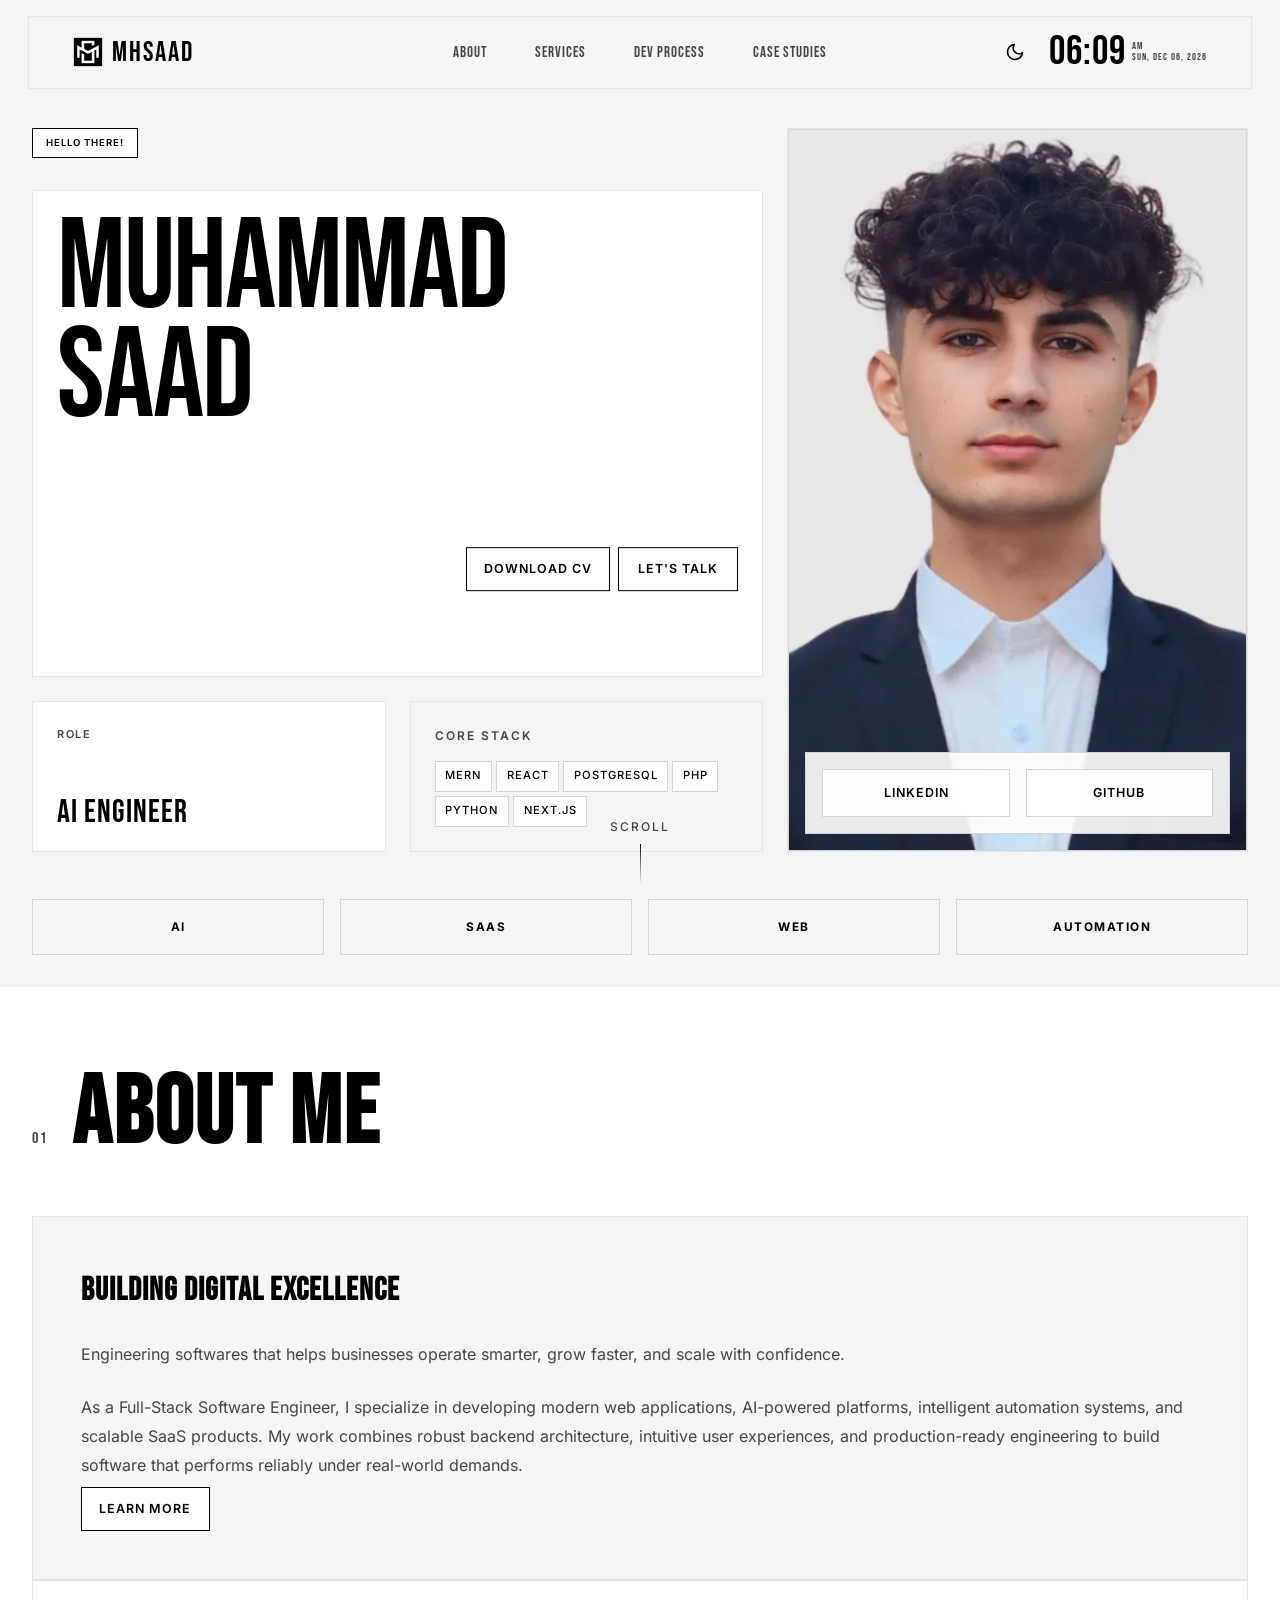
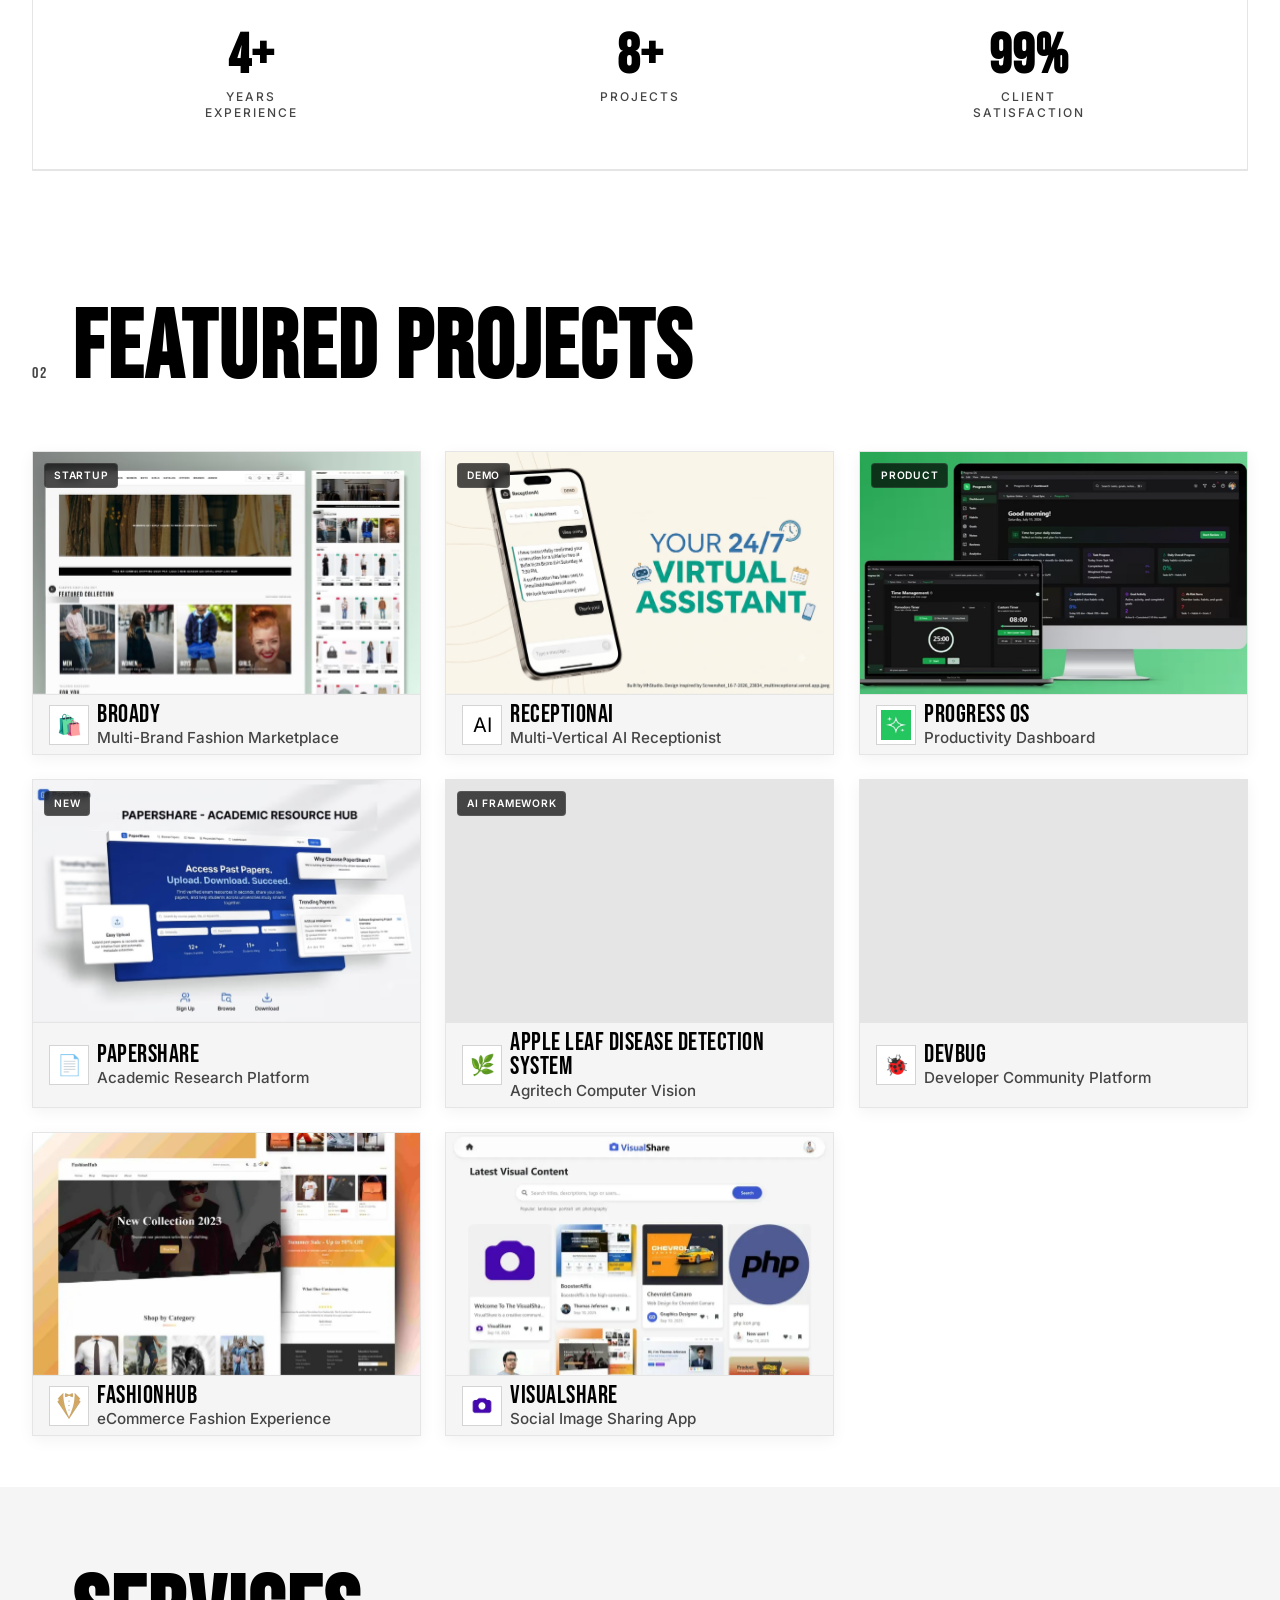
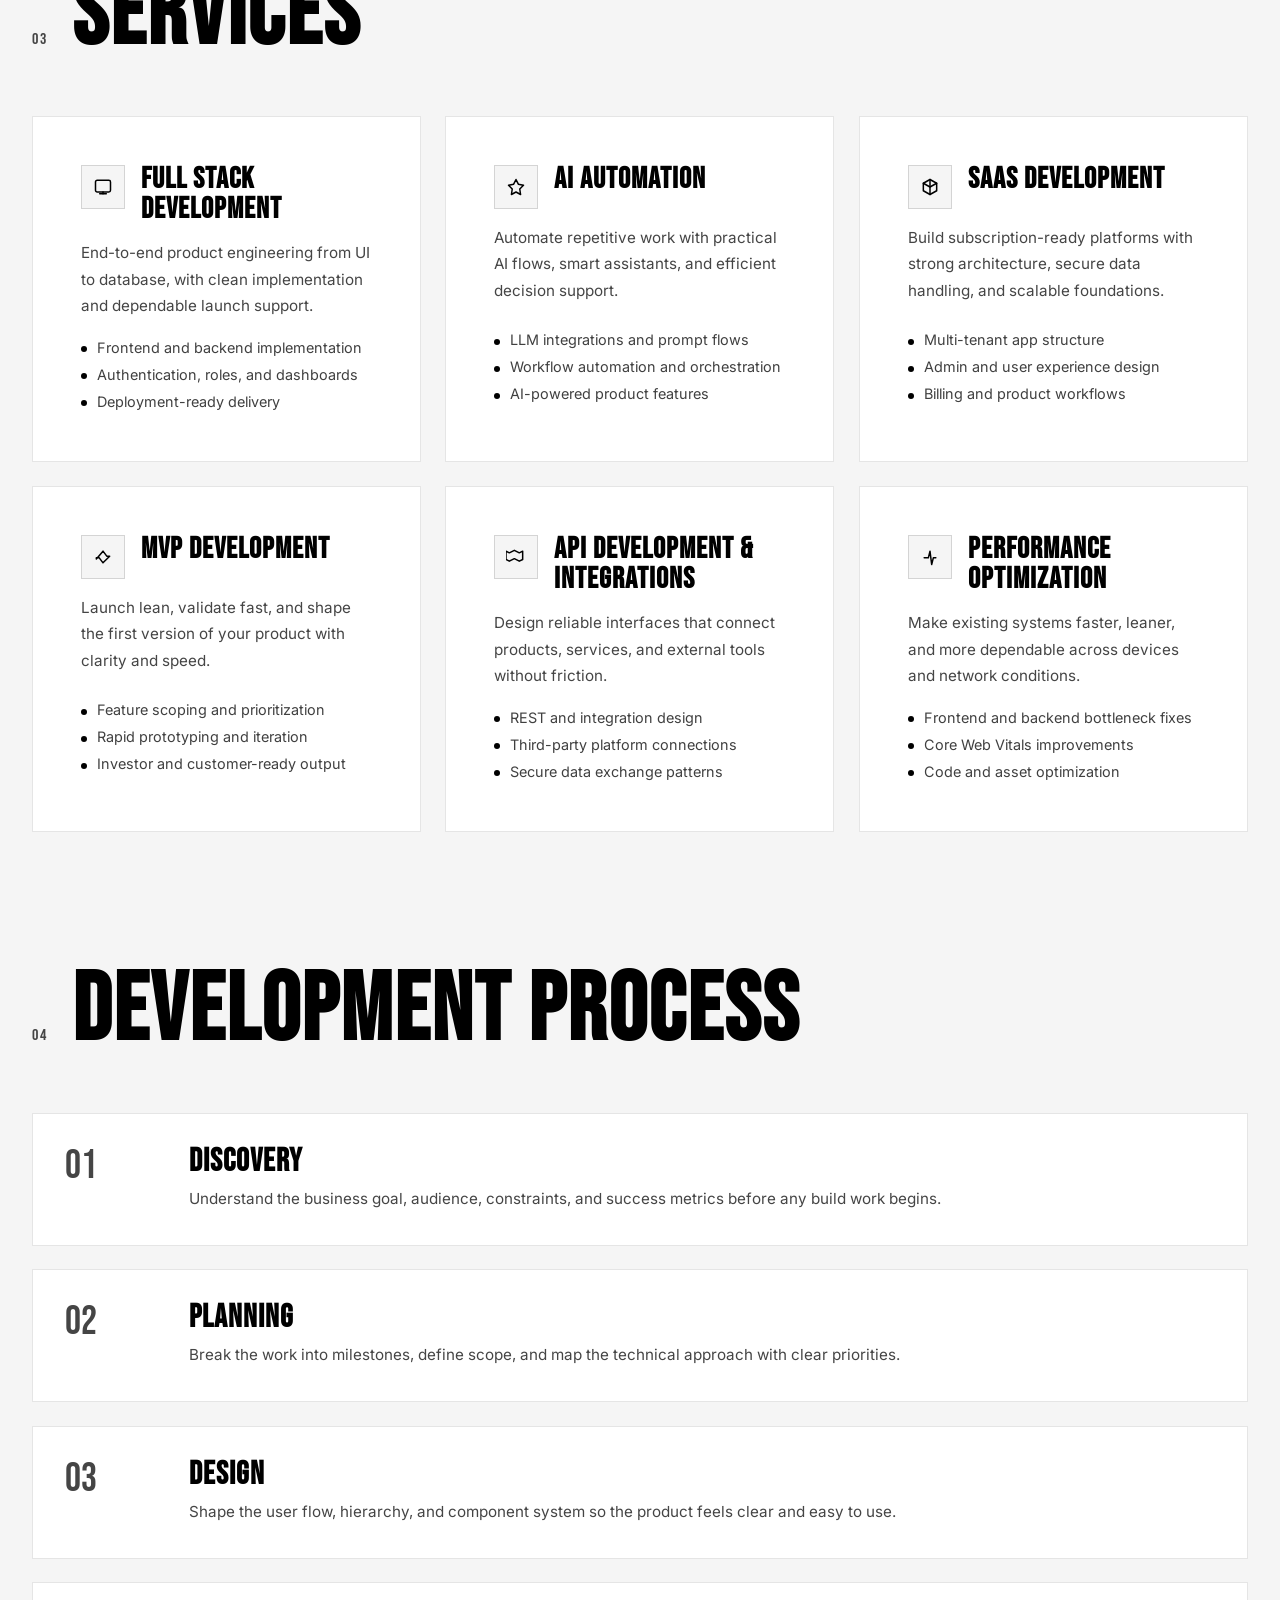
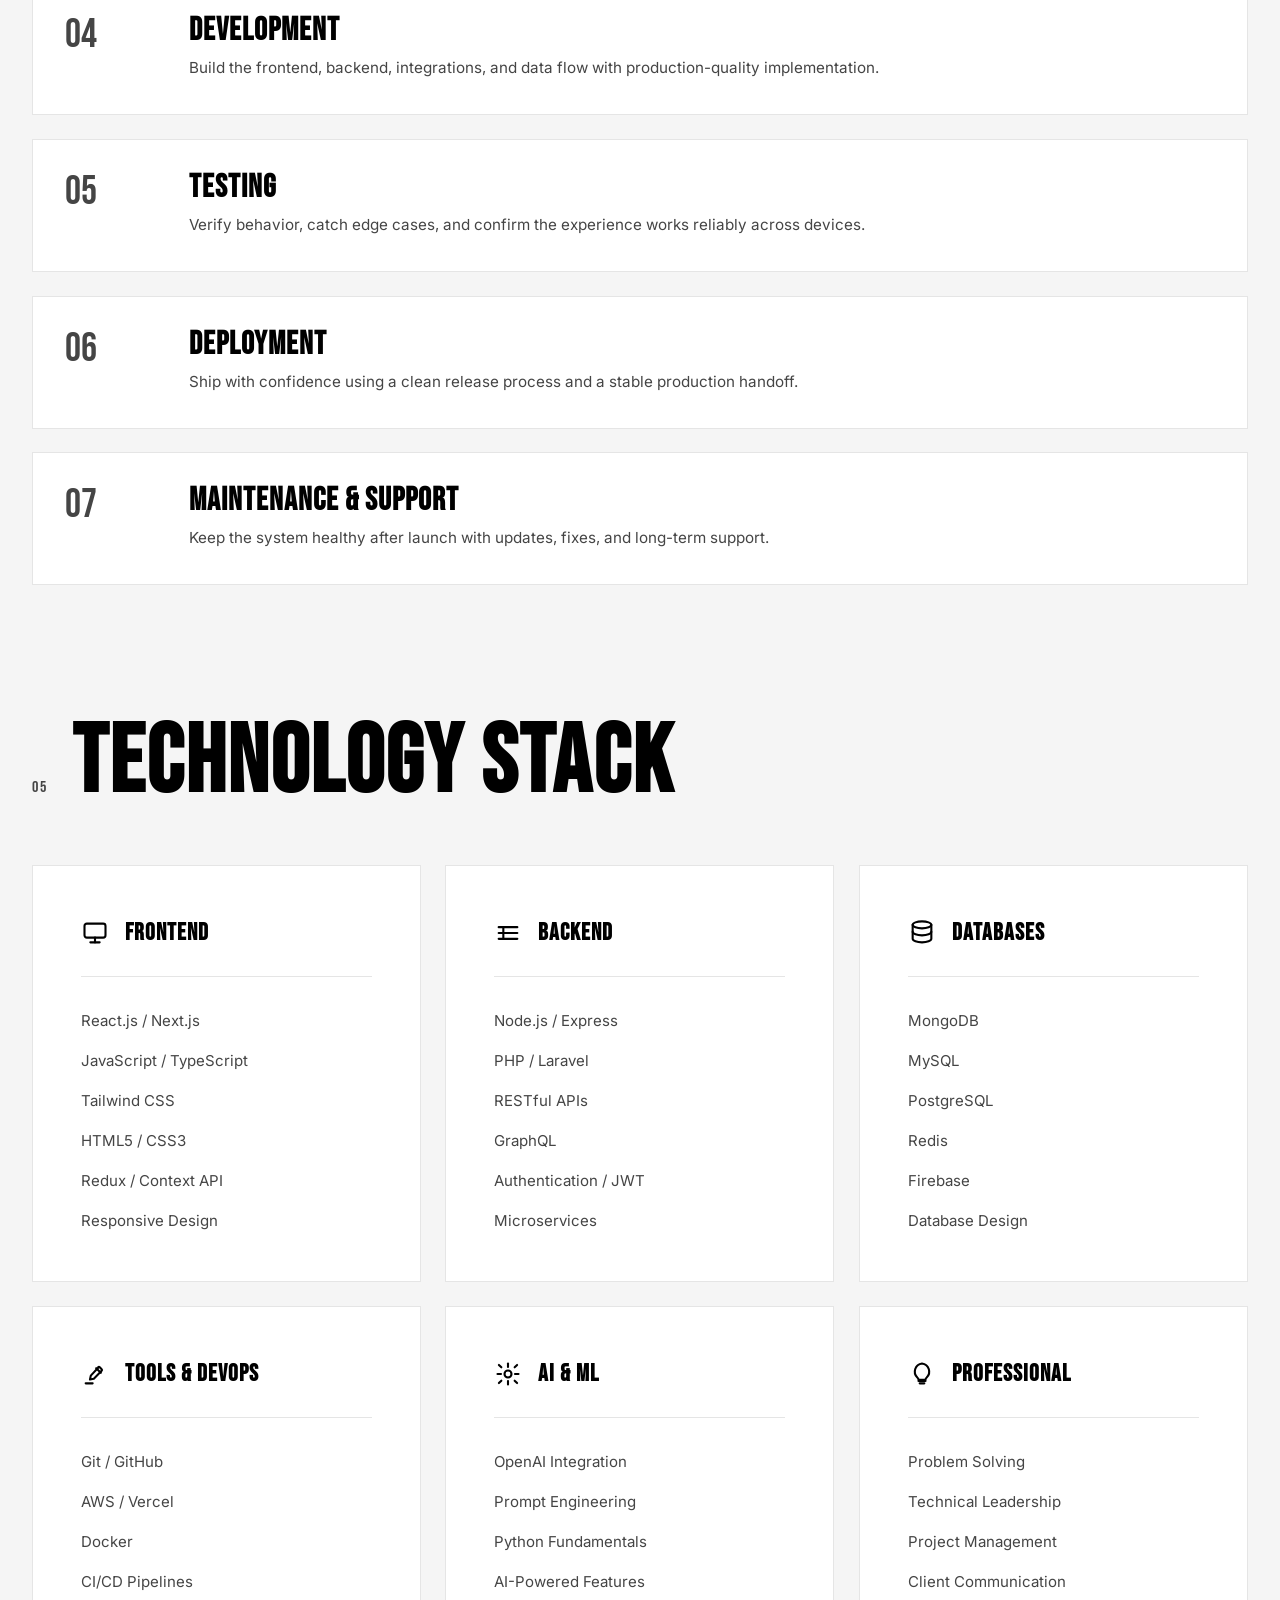
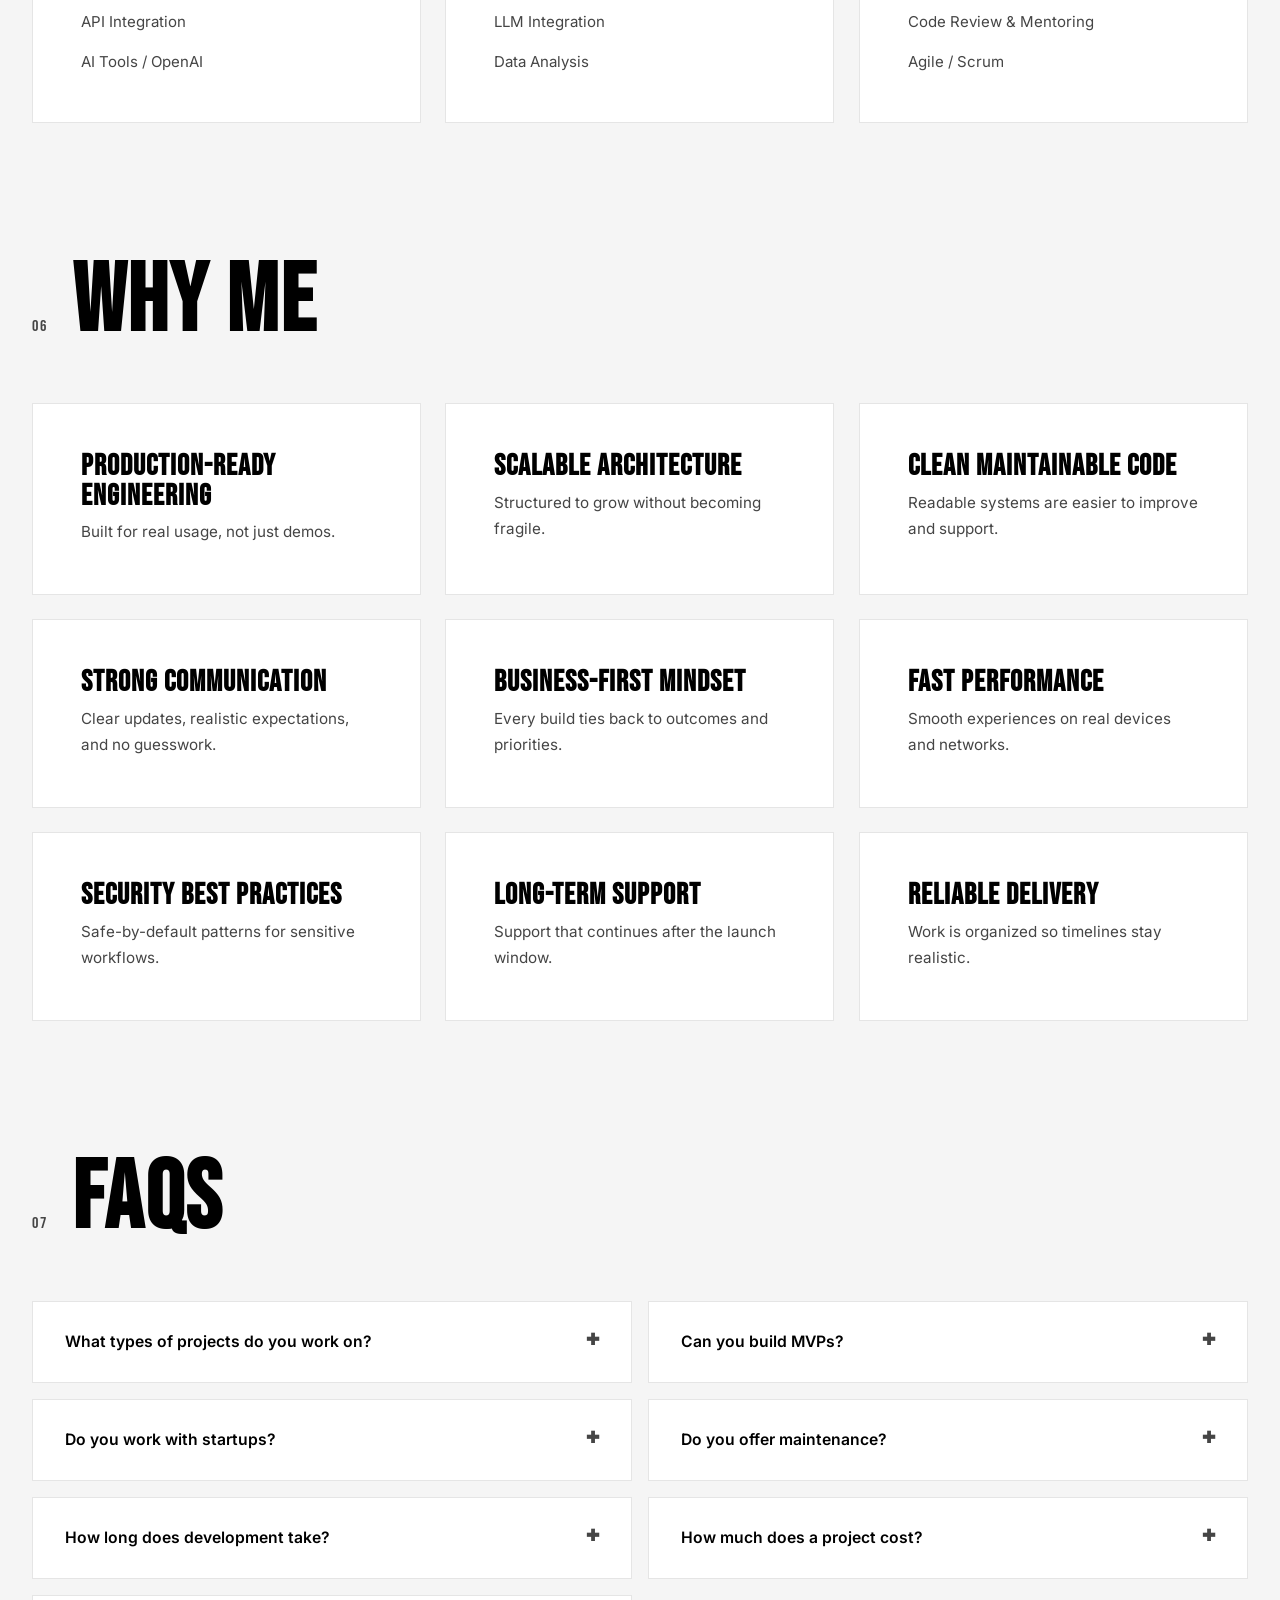
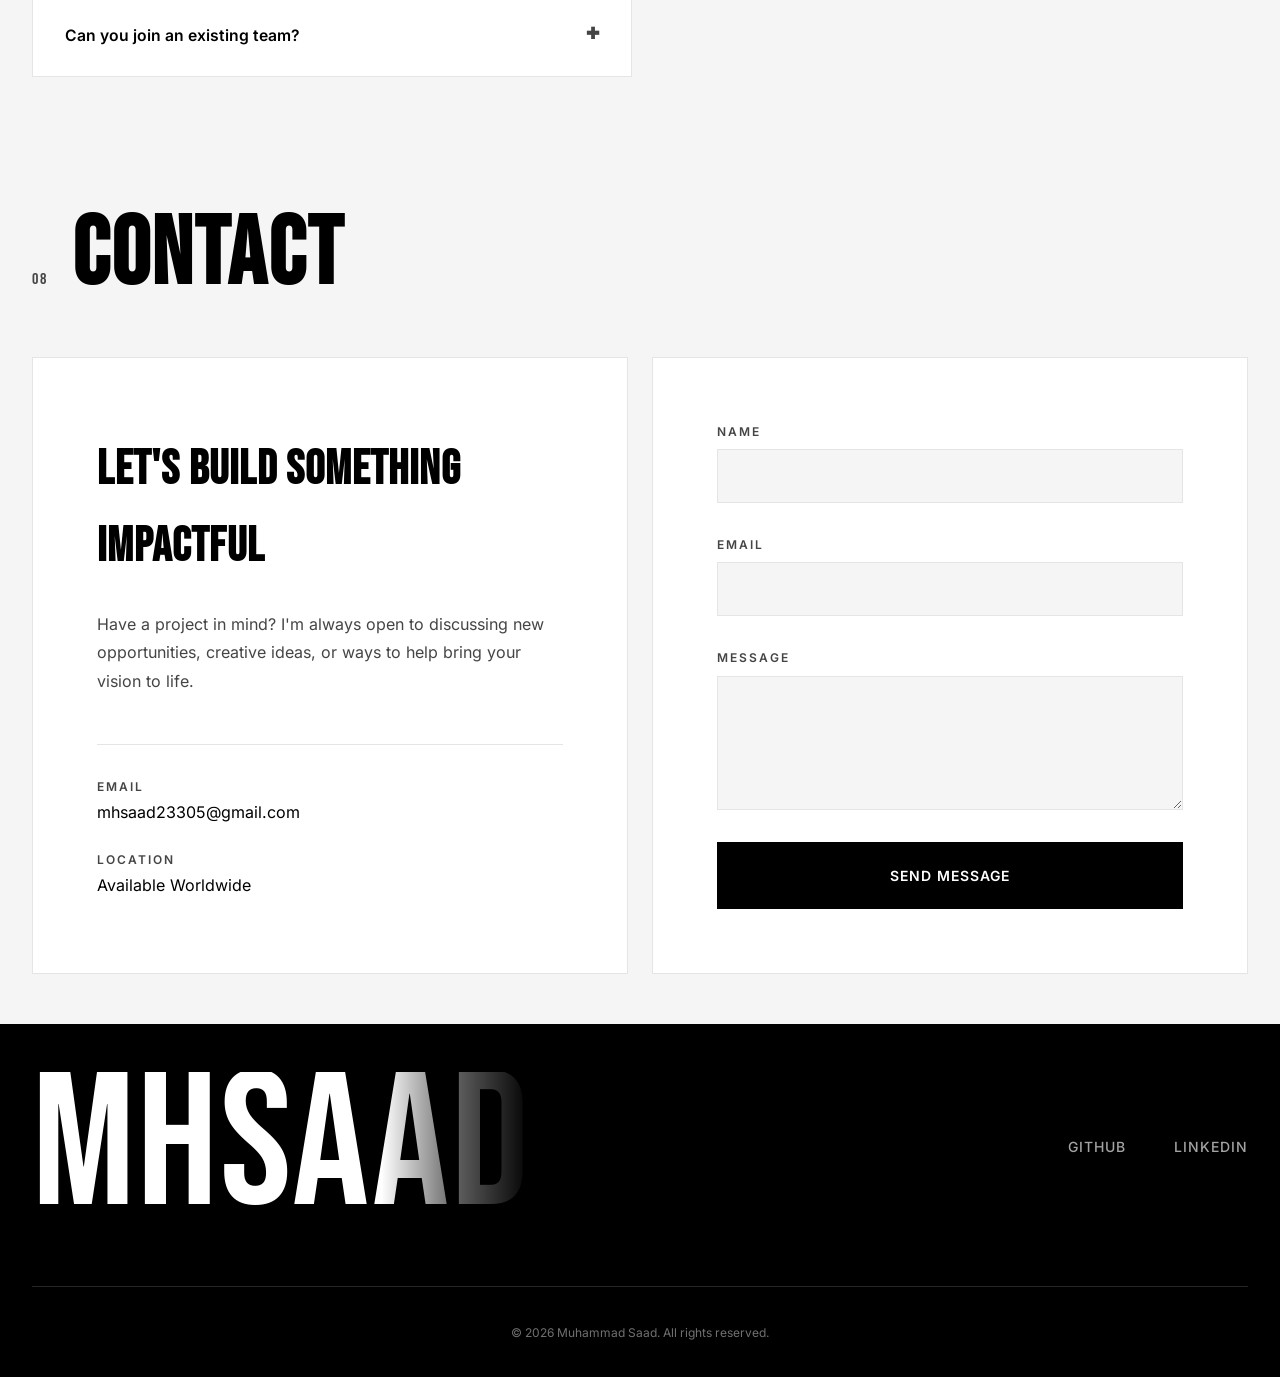
==== commit cf7573ca: "fix(seo): add visually hidden descriptive text to LEARN MORE link" ====
--- a/index.html
+++ b/index.html
@@ -510,7 +510,7 @@
                             As a Full-Stack Software Engineer, I specialize in developing modern web applications, AI-powered platforms, intelligent automation systems, and scalable SaaS products. My work combines robust backend architecture, intuitive user experiences, and production-ready engineering to build software that performs reliably under real-world demands.
                         </p>
 <div class="page-hero-actions">
-<a class="hero-cv-btn" href="about.html" aria-label="Learn more about Muhammad Saad's background">LEARN MORE</a>
+<a class="hero-cv-btn" href="about.html" aria-label="Learn more about Muhammad Saad's background">LEARN MORE<span class="sr-only"> about my professional background and experience</span></a>
 </div>
 </div>
 <div class="about-divider"></div>
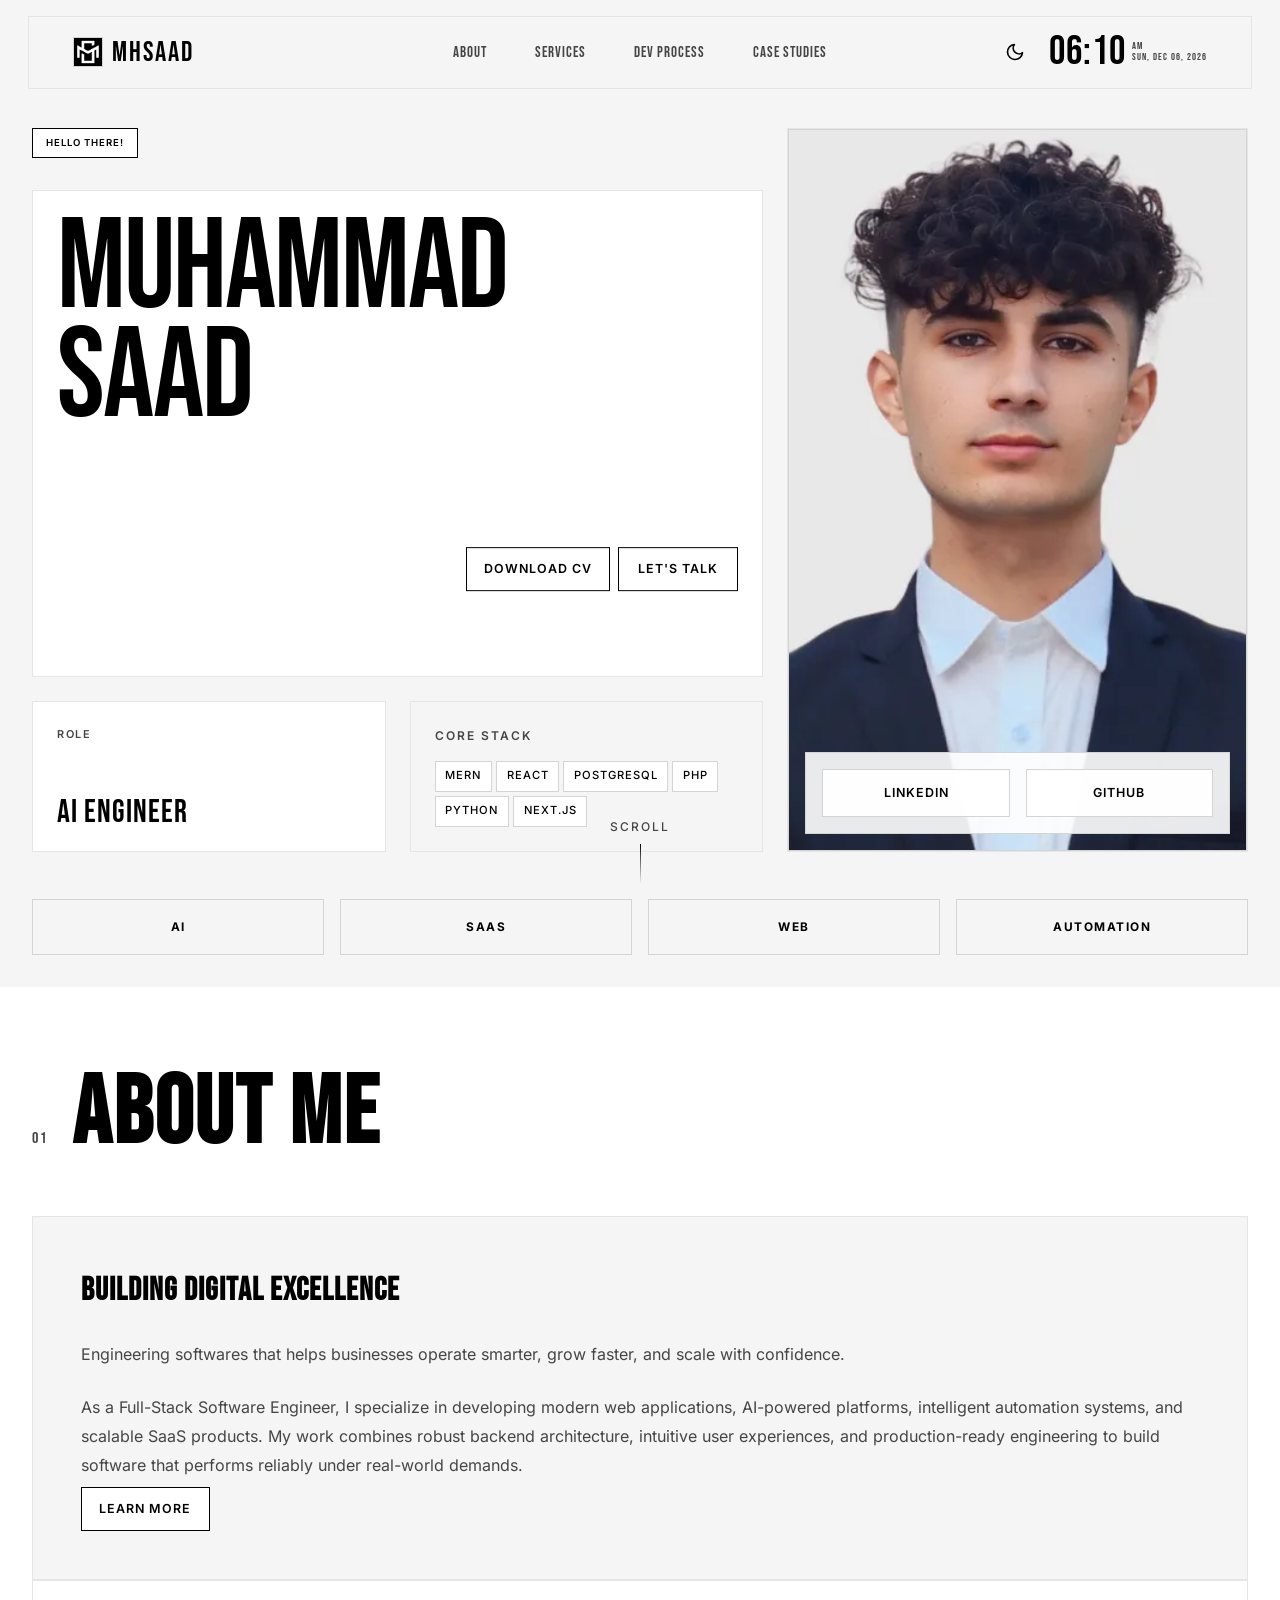
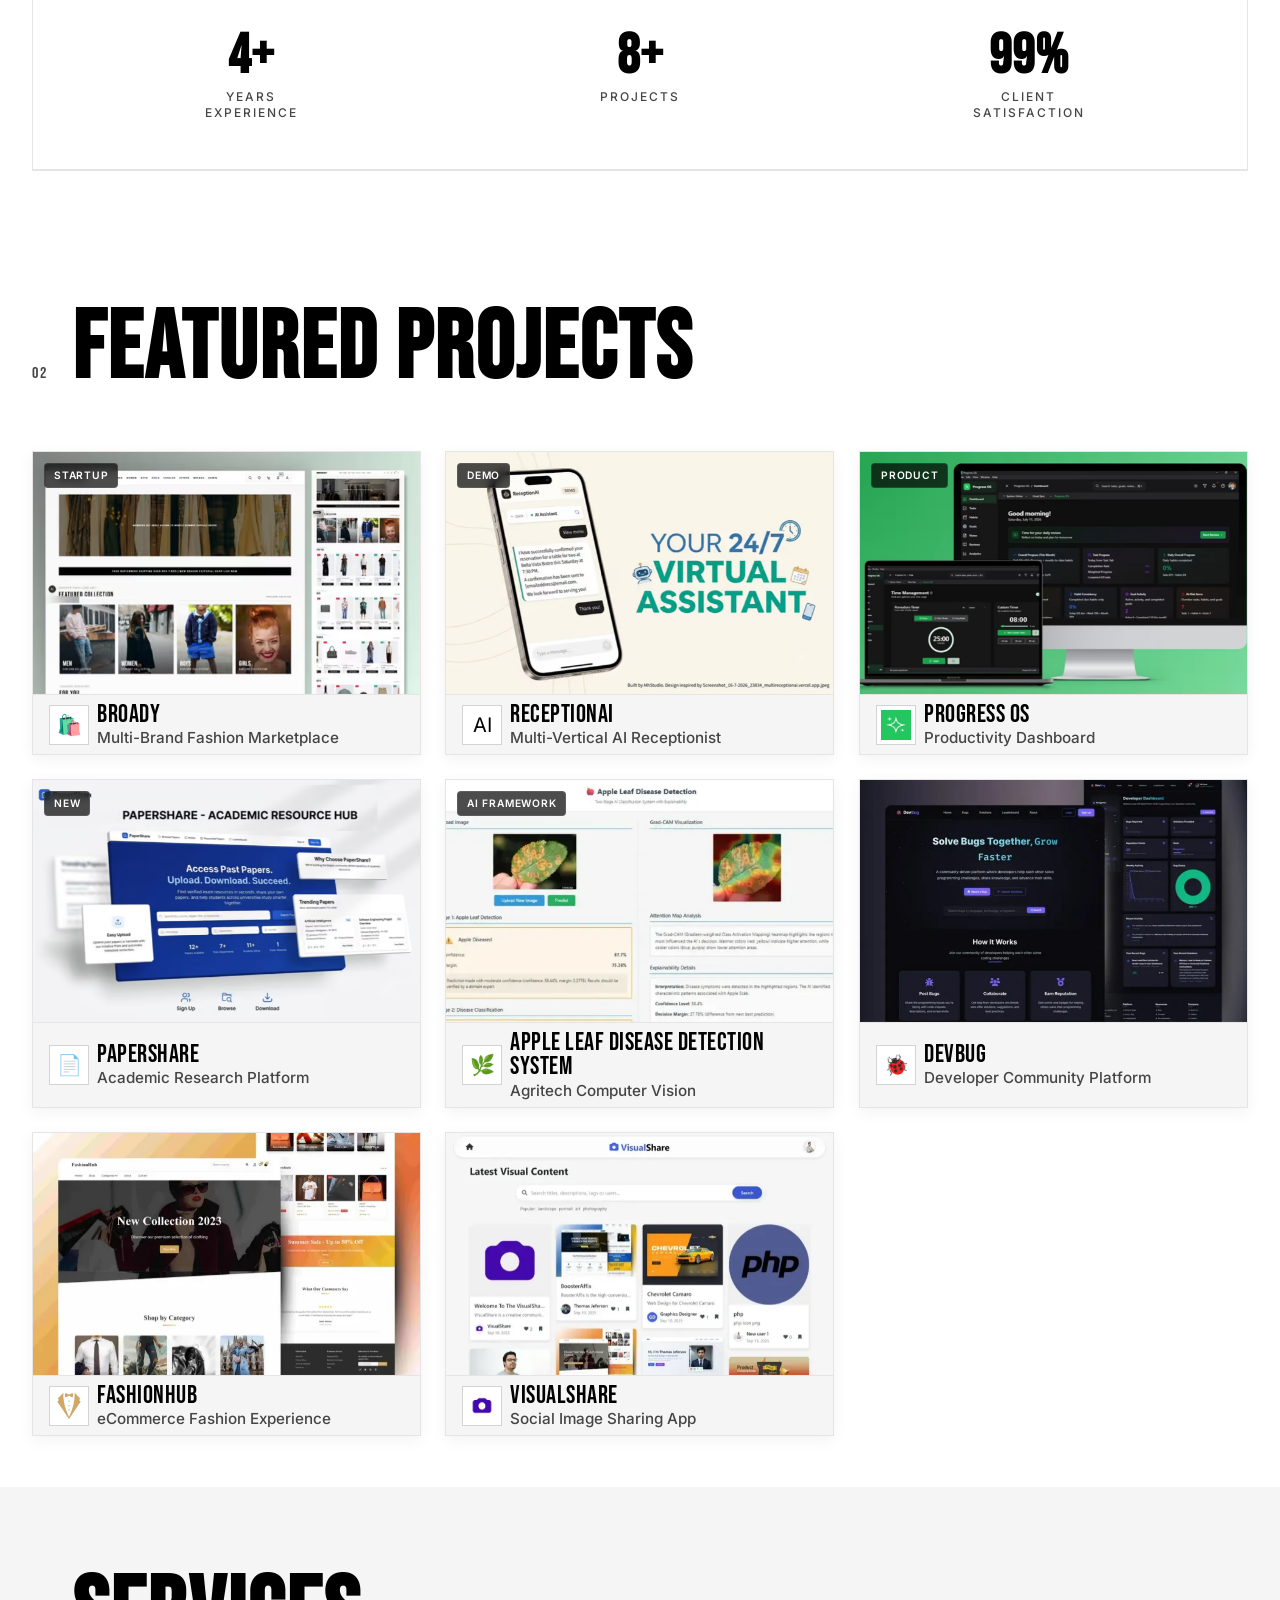
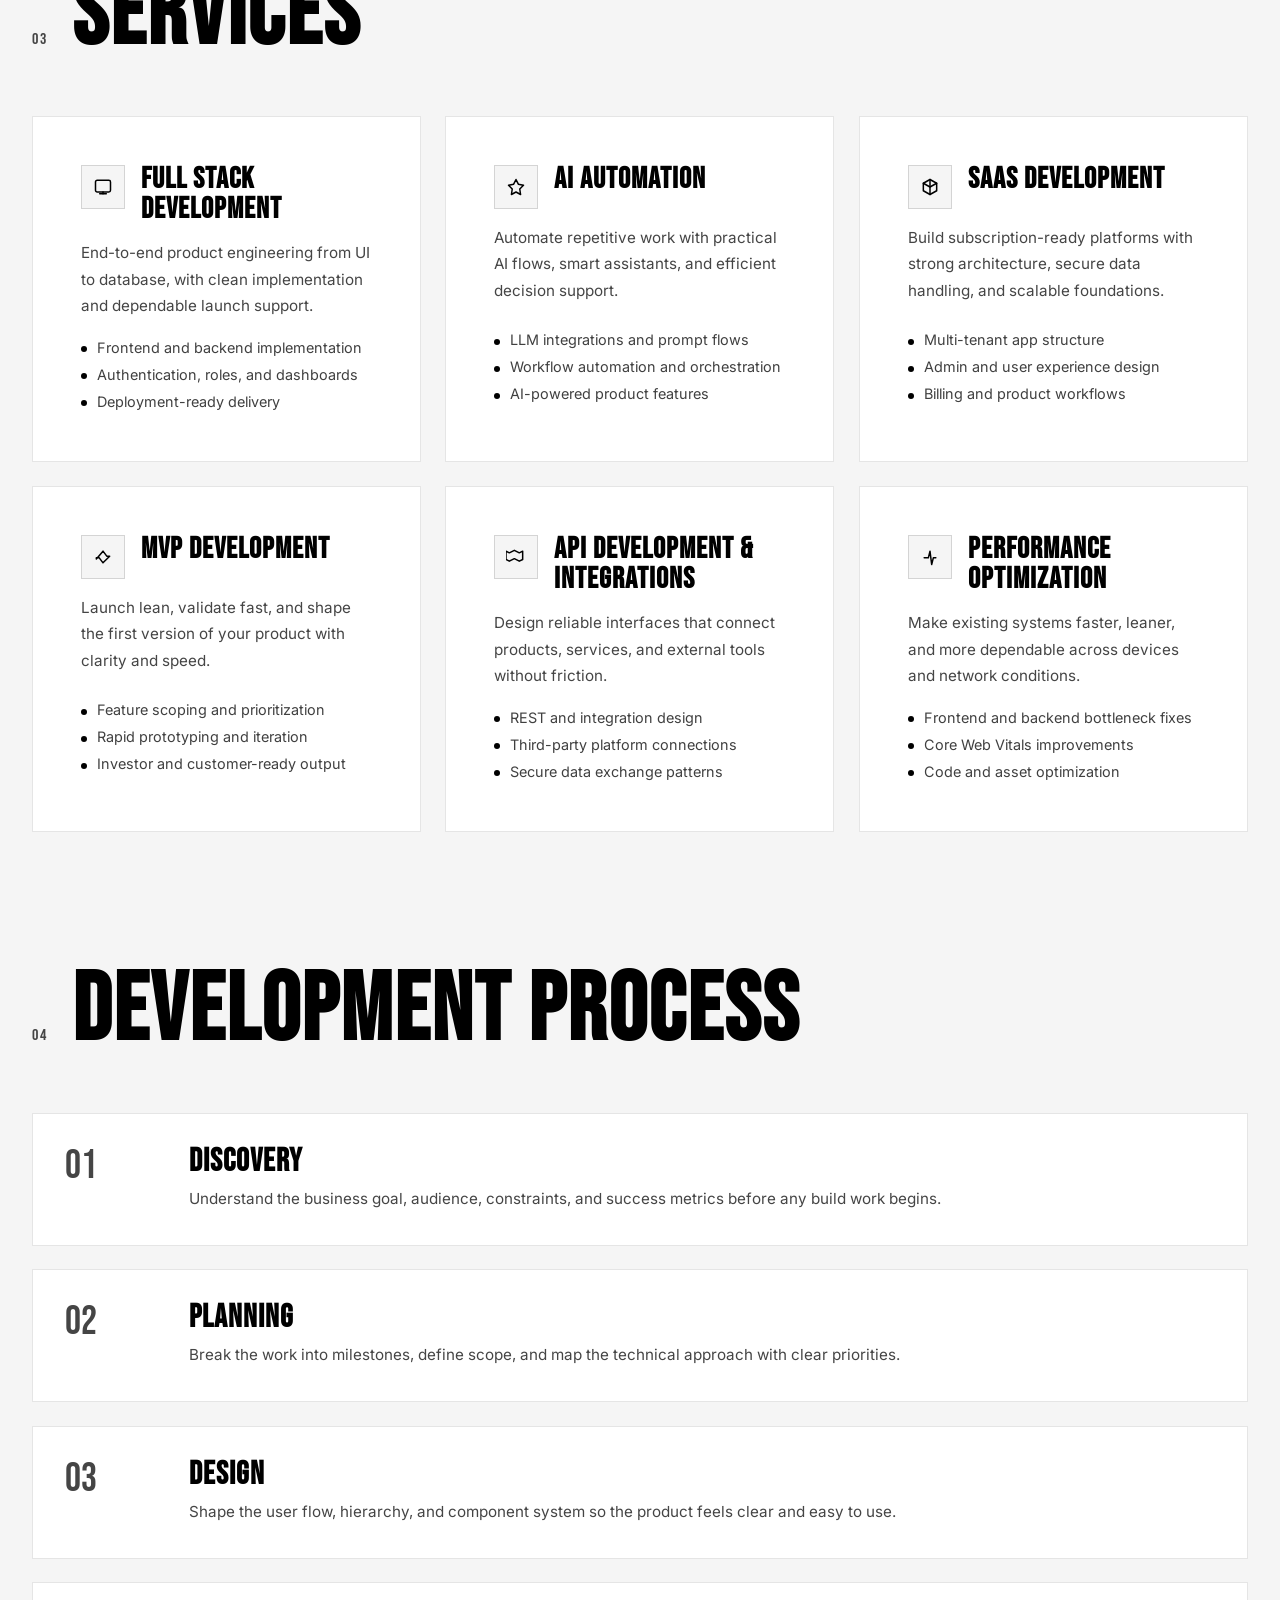
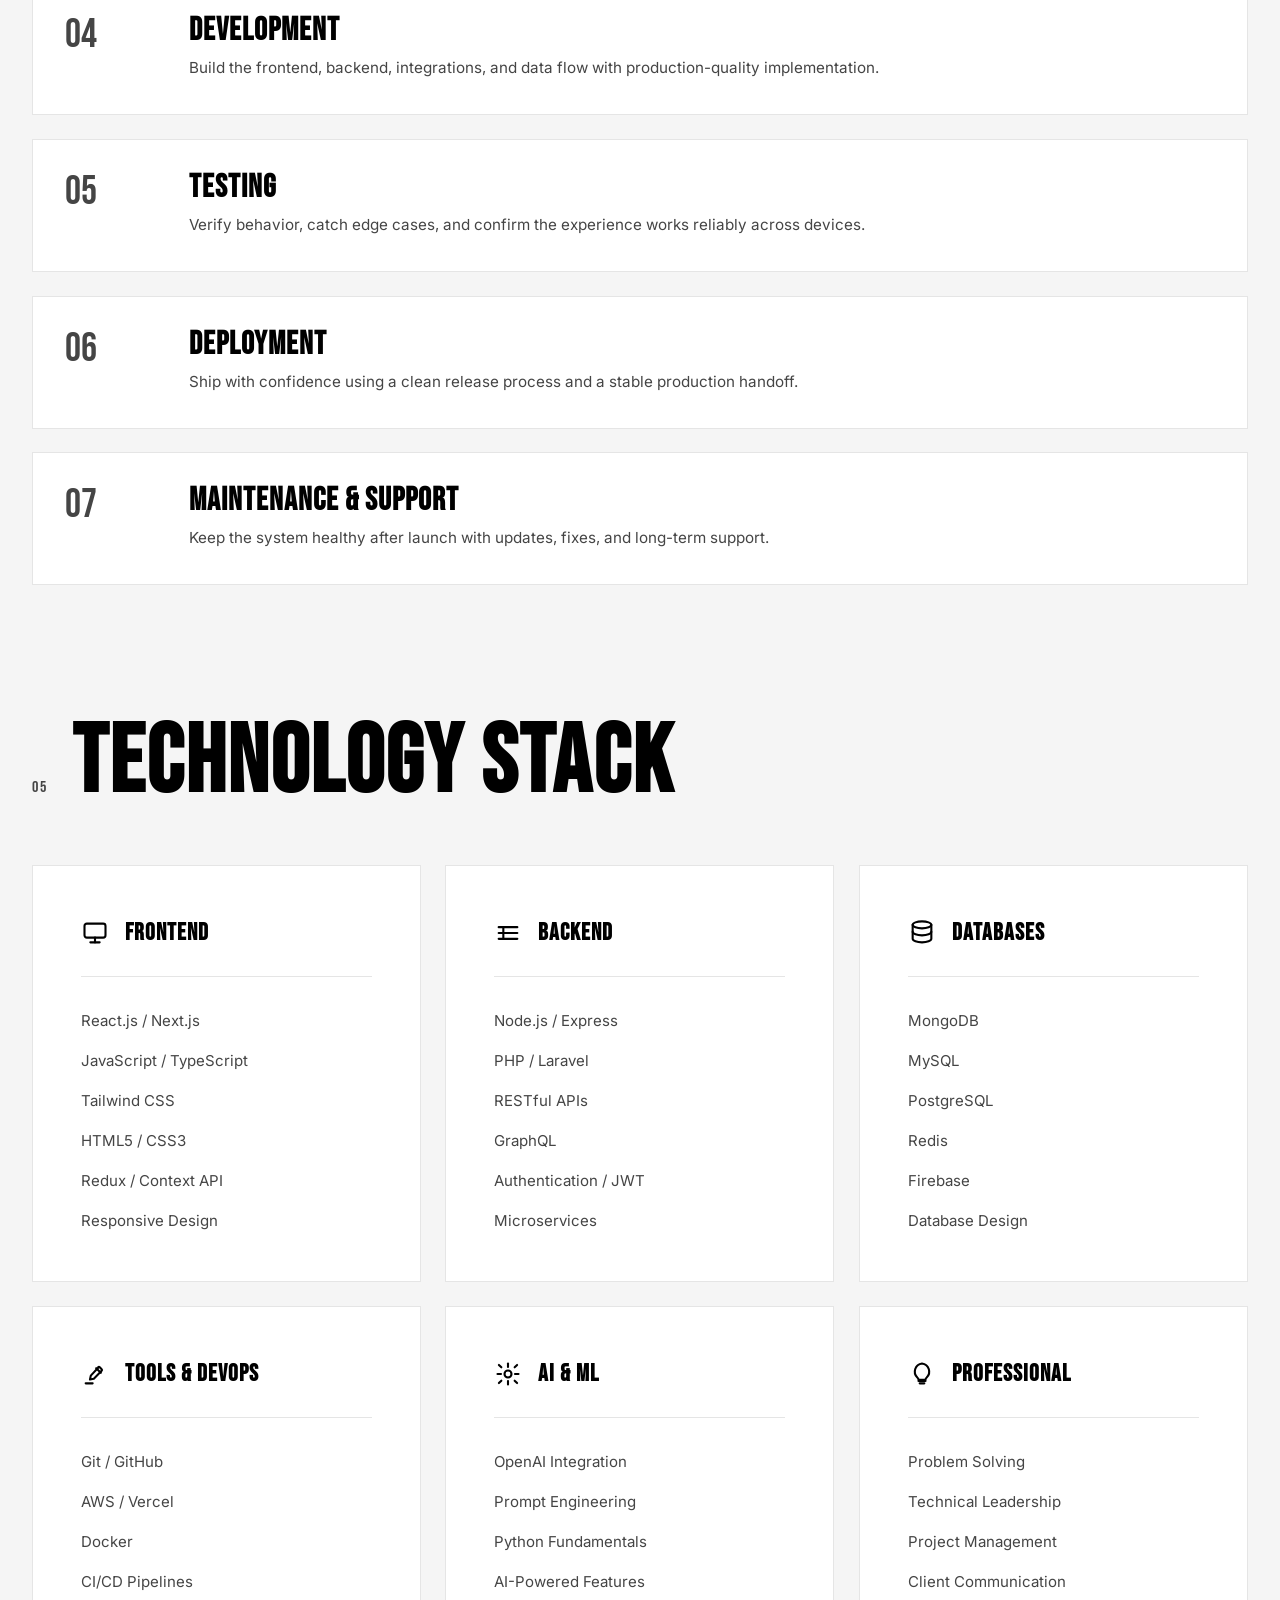
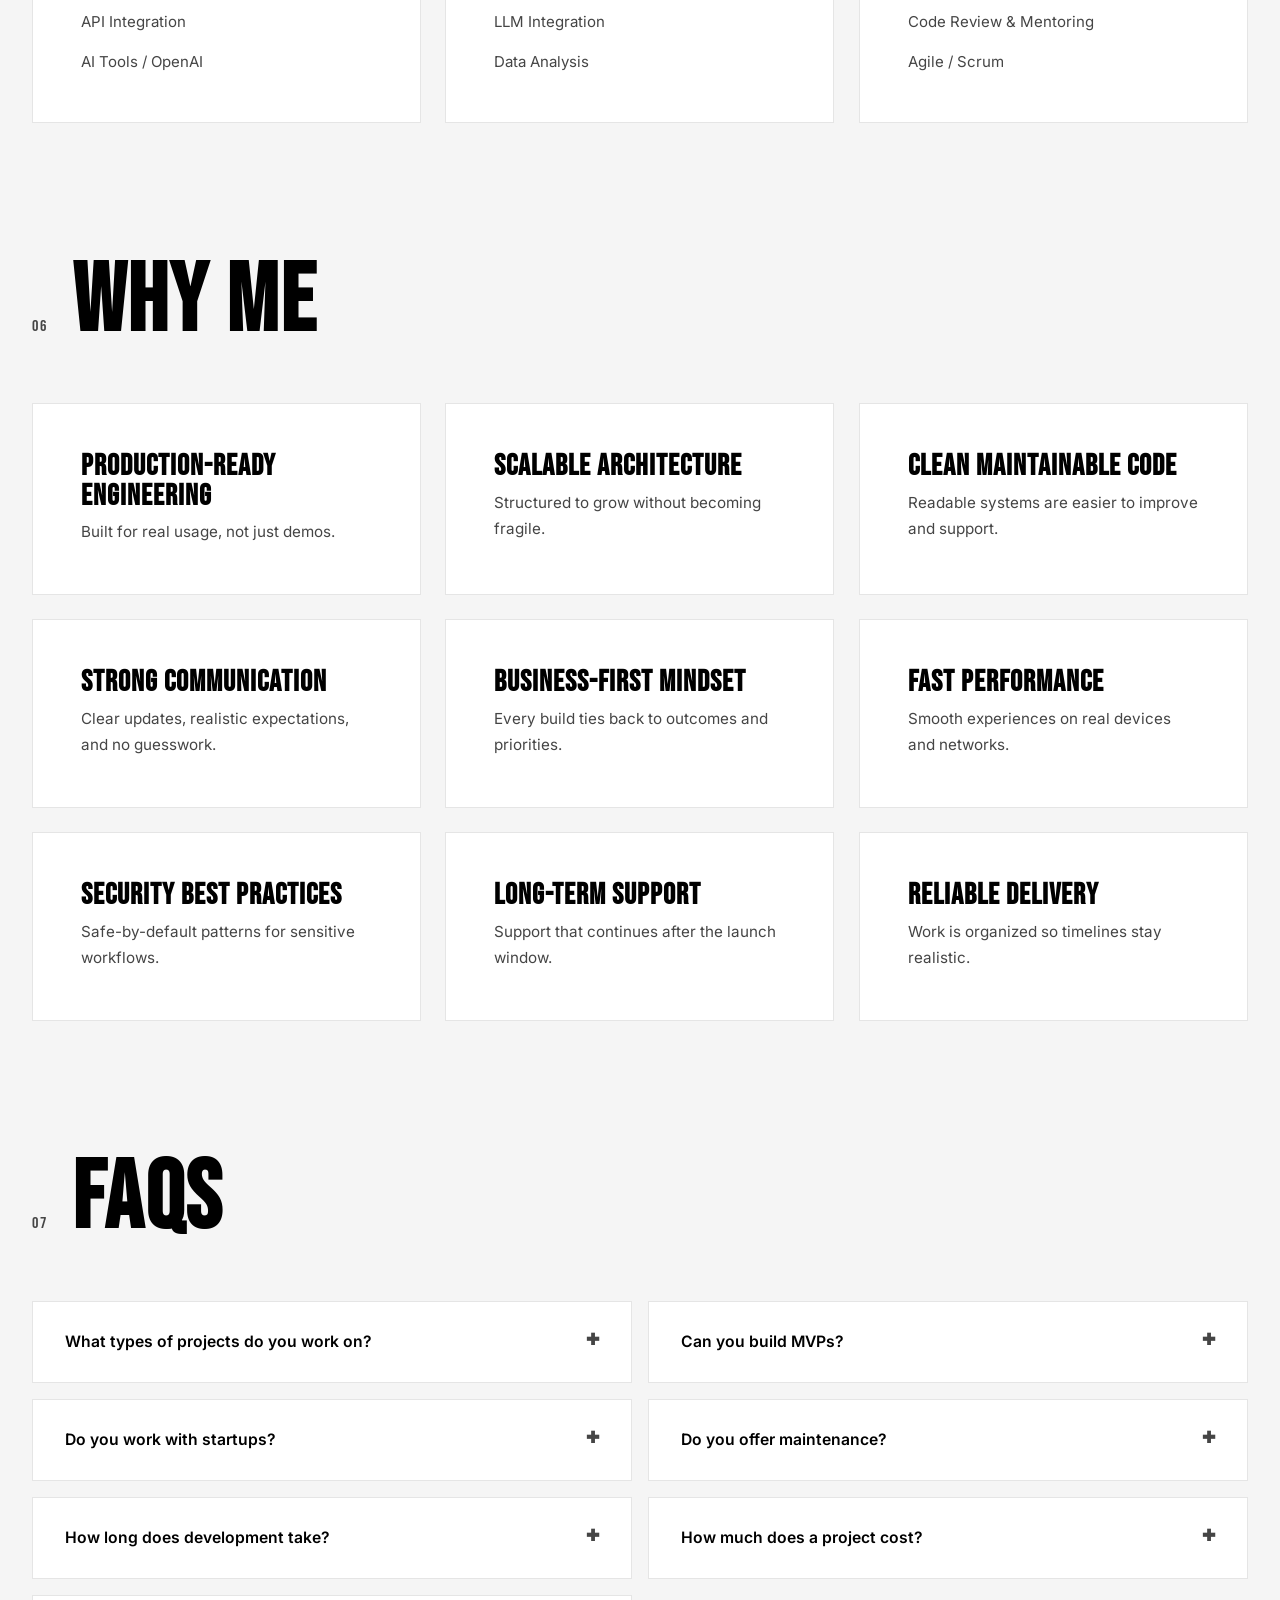
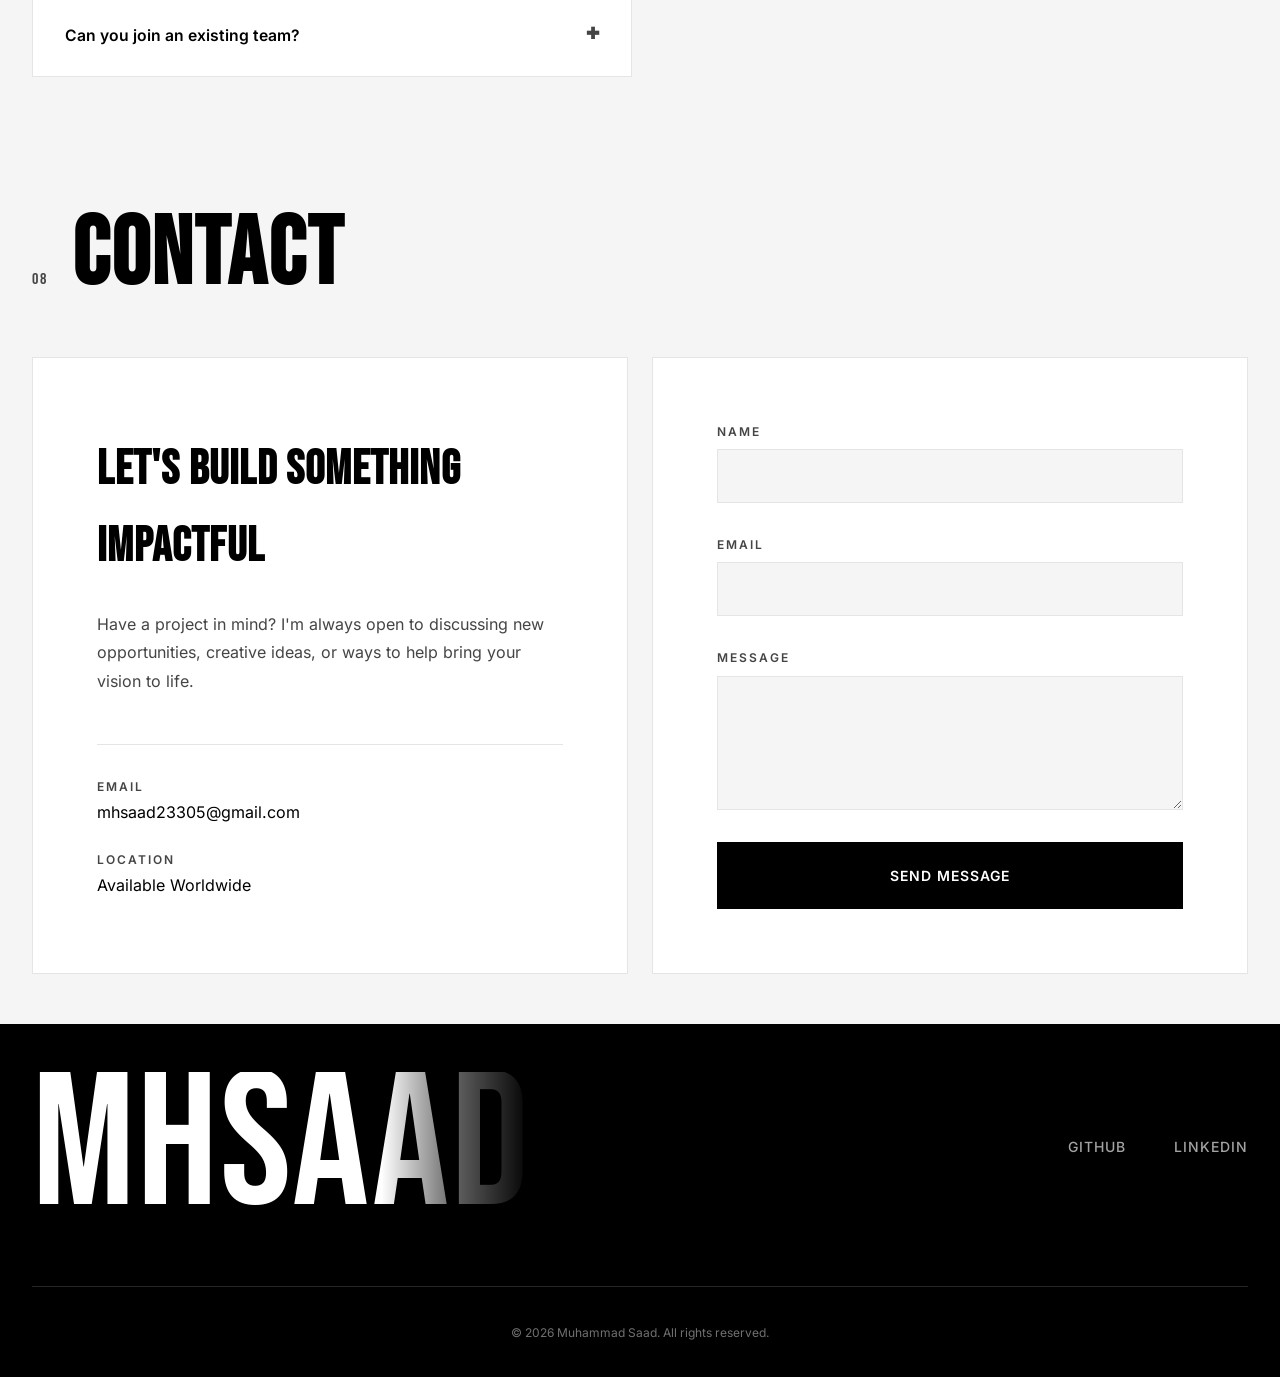
==== commit 02bfd748: "perf(lighthouse): defer GTM on user interaction and add 650w image variants" ====
--- a/index.html
+++ b/index.html
@@ -346,12 +346,19 @@
   gtag('js', new Date());
   gtag('config', 'G-TZNPWMWETW');
 
-  window.addEventListener('load', function() {
+  let gtmLoaded = false;
+  function loadGTM() {
+      if (gtmLoaded) return;
+      gtmLoaded = true;
       var script = document.createElement('script');
       script.src = "https://www.googletagmanager.com/gtag/js?id=G-TZNPWMWETW";
       script.async = true;
       document.head.appendChild(script);
+  }
+  ['scroll', 'mousemove', 'touchstart', 'keydown'].forEach(event => {
+      window.addEventListener(event, loadGTM, { once: true, passive: true });
   });
+  setTimeout(loadGTM, 3500);
 </script>
 
 <link href="images/msstudio.webp" rel="icon" type="image/jpeg">
@@ -545,7 +552,7 @@
 <div aria-label="Open Broady project details" class="project-card" data-project="6" role="button" tabindex="0">
 <div class="project-thumbnail"><span class="project-badge">Startup</span>
 <img alt="" aria-hidden="true" class="project-thumb-placeholder" src="[data-uri]"/>
-<img alt="Broady preview" class="project-thumb-img" decoding="async" fetchpriority="low" loading="lazy" src="images/Broady/Broady/thumbnail-450.avif" srcset="images/Broady/Broady/thumbnail-450.avif 450w, images/Broady/Broady/thumbnail-900.avif 900w" sizes="(max-width: 768px) 100vw, 50vw" style="object-position: top;"/>
+<img alt="Broady preview" class="project-thumb-img" decoding="async" fetchpriority="low" loading="lazy" src="images/Broady/Broady/thumbnail-450.avif" srcset="images/Broady/Broady/thumbnail-450.avif 450w, images/Broady/Broady/thumbnail-650.avif 650w, images/Broady/Broady/thumbnail-900.avif 900w" sizes="(max-width: 768px) 92vw, 50vw" style="object-position: top;"/>
 </div>
 <div class="project-header">
 <div class="project-icon-box">
@@ -562,7 +569,7 @@
 <div class="project-thumbnail">
 <span class="project-badge">DEMO</span>
 <img alt="" aria-hidden="true" class="project-thumb-placeholder" src="[data-uri]"/>
-<img alt="ReceptionAI preview" class="project-thumb-img" decoding="async" fetchpriority="low" loading="lazy" src="images/AI_Chatbot/thumbnail-450.avif" srcset="images/AI_Chatbot/thumbnail-450.avif 450w, images/AI_Chatbot/thumbnail-900.avif 900w" sizes="(max-width: 768px) 100vw, 50vw"/>
+<img alt="ReceptionAI preview" class="project-thumb-img" decoding="async" fetchpriority="low" loading="lazy" src="images/AI_Chatbot/thumbnail-450.avif" srcset="images/AI_Chatbot/thumbnail-450.avif 450w, images/AI_Chatbot/thumbnail-650.avif 650w, images/AI_Chatbot/thumbnail-900.avif 900w" sizes="(max-width: 768px) 92vw, 50vw"/>
 </div>
 <div class="project-header">
 <div class="project-icon-box">
@@ -578,7 +585,7 @@
 <div aria-label="Open Progress OS project details" class="project-card" data-project="3" role="button" tabindex="0">
 <div class="project-thumbnail"><span class="project-badge">Product</span>
 <img alt="" aria-hidden="true" class="project-thumb-placeholder" src="[data-uri]"/>
-<img alt="Progress OS preview" class="project-thumb-img" decoding="async" fetchpriority="low" loading="lazy" src="images/PersonalOS/thumbnail-700.avif" srcset="images/PersonalOS/thumbnail-700.avif 700w, images/PersonalOS/thumbnail-1400.avif 1400w" sizes="(max-width: 768px) 100vw, 50vw"/>
+<img alt="Progress OS preview" class="project-thumb-img" decoding="async" fetchpriority="low" loading="lazy" src="images/PersonalOS/thumbnail-700.avif" srcset="images/PersonalOS/thumbnail-700.avif 700w, images/PersonalOS/thumbnail-1400.avif 1400w" sizes="(max-width: 768px) 92vw, 50vw"/>
 </div>
 <div class="project-header">
 <div class="project-icon-box">
@@ -594,7 +601,7 @@
 <div aria-label="Open PaperShare project details" class="project-card" data-project="7" role="button" tabindex="0">
 <div class="project-thumbnail">
 <span class="project-badge">New</span>
-<img alt="PaperShare preview" class="project-thumb-img" decoding="async" fetchpriority="low" loading="lazy" src="images/Papershare/thumbnail-450.avif" srcset="images/Papershare/thumbnail-450.avif 450w, images/Papershare/thumbnail-900.avif 900w" sizes="(max-width: 768px) 100vw, 50vw"/>
+<img alt="PaperShare preview" class="project-thumb-img" decoding="async" fetchpriority="low" loading="lazy" src="images/Papershare/thumbnail-450.avif" srcset="images/Papershare/thumbnail-450.avif 450w, images/Papershare/thumbnail-650.avif 650w, images/Papershare/thumbnail-900.avif 900w" sizes="(max-width: 768px) 92vw, 50vw"/>
 </div>
 <div class="project-header">
 <div class="project-icon-box">
@@ -610,7 +617,7 @@
 <div aria-label="Open Apple Leaf Disease Detection System project details" class="project-card" data-project="5" role="button" tabindex="0">
 <div class="project-thumbnail"><span class="project-badge">AI Framework</span>
 <img alt="" aria-hidden="true" class="project-thumb-placeholder" src="[data-uri]"/>
-<img alt="Leaf disease project preview" class="project-thumb-img" decoding="async" fetchpriority="low" loading="lazy" src="images/leaf_disease_detection/thumbnail-450.webp" srcset="images/leaf_disease_detection/thumbnail-450.webp 450w, images/leaf_disease_detection/thumbnail-900.webp 900w" sizes="(max-width: 768px) 100vw, 50vw">
+<img alt="Leaf disease project preview" class="project-thumb-img" decoding="async" fetchpriority="low" loading="lazy" src="images/leaf_disease_detection/thumbnail-450.webp" srcset="images/leaf_disease_detection/thumbnail-450.webp 450w, images/leaf_disease_detection/thumbnail-650.webp 650w, images/leaf_disease_detection/thumbnail-900.webp 900w" sizes="(max-width: 768px) 92vw, 50vw">
 </div>
 <div class="project-header">
 <div class="project-icon-box">
@@ -626,7 +633,7 @@
 <div aria-label="Open DevBug project details" class="project-card" data-project="1" role="button" tabindex="0">
 <div class="project-thumbnail">
 <img alt="" aria-hidden="true" class="project-thumb-placeholder" src="[data-uri]"/>
-<img alt="DevBug preview" class="project-thumb-img" decoding="async" fetchpriority="low" loading="lazy" src="images/DevBug/thumbnail-700.webp" srcset="images/DevBug/thumbnail-700.webp 700w, images/DevBug/thumbnail-1400.webp 1400w" sizes="(max-width: 768px) 100vw, 50vw"/>
+<img alt="DevBug preview" class="project-thumb-img" decoding="async" fetchpriority="low" loading="lazy" src="images/DevBug/thumbnail-700.webp" srcset="images/DevBug/thumbnail-700.webp 700w, images/DevBug/thumbnail-1400.webp 1400w" sizes="(max-width: 768px) 92vw, 50vw"/>
 </div>
 <div class="project-header">
 <div class="project-icon-box">
@@ -642,7 +649,7 @@
 <div aria-label="Open FashionHub project details" class="project-card" data-project="2" role="button" tabindex="0">
 <div class="project-thumbnail">
 <img alt="" aria-hidden="true" class="project-thumb-placeholder" src="[data-uri]"/>
-<img alt="FashionHub preview" class="project-thumb-img" decoding="async" fetchpriority="low" loading="lazy" src="images/FashionHub/thumbnail-450.webp" srcset="images/FashionHub/thumbnail-450.webp 450w, images/FashionHub/thumbnail-900.webp 900w" sizes="(max-width: 768px) 100vw, 50vw">
+<img alt="FashionHub preview" class="project-thumb-img" decoding="async" fetchpriority="low" loading="lazy" src="images/FashionHub/thumbnail-450.webp" srcset="images/FashionHub/thumbnail-450.webp 450w, images/FashionHub/thumbnail-650.webp 650w, images/FashionHub/thumbnail-900.webp 900w" sizes="(max-width: 768px) 92vw, 50vw">
 </div>
 <div class="project-header">
 <div class="project-icon-box">
@@ -658,7 +665,7 @@
 <div aria-label="Open VisualShare project details" class="project-card" data-project="4" role="button" tabindex="0">
 <div class="project-thumbnail">
 <img alt="" aria-hidden="true" class="project-thumb-placeholder" src="[data-uri]"/>
-<img alt="VisualShare preview" class="project-thumb-img" decoding="async" fetchpriority="low" loading="lazy" src="images/VisualShare/thumbnail-450.webp" srcset="images/VisualShare/thumbnail-450.webp 450w, images/VisualShare/thumbnail-900.webp 900w" sizes="(max-width: 768px) 100vw, 50vw">
+<img alt="VisualShare preview" class="project-thumb-img" decoding="async" fetchpriority="low" loading="lazy" src="images/VisualShare/thumbnail-450.webp" srcset="images/VisualShare/thumbnail-450.webp 450w, images/VisualShare/thumbnail-650.webp 650w, images/VisualShare/thumbnail-900.webp 900w" sizes="(max-width: 768px) 92vw, 50vw">
 </div>
 <div class="project-header">
 <div class="project-icon-box">
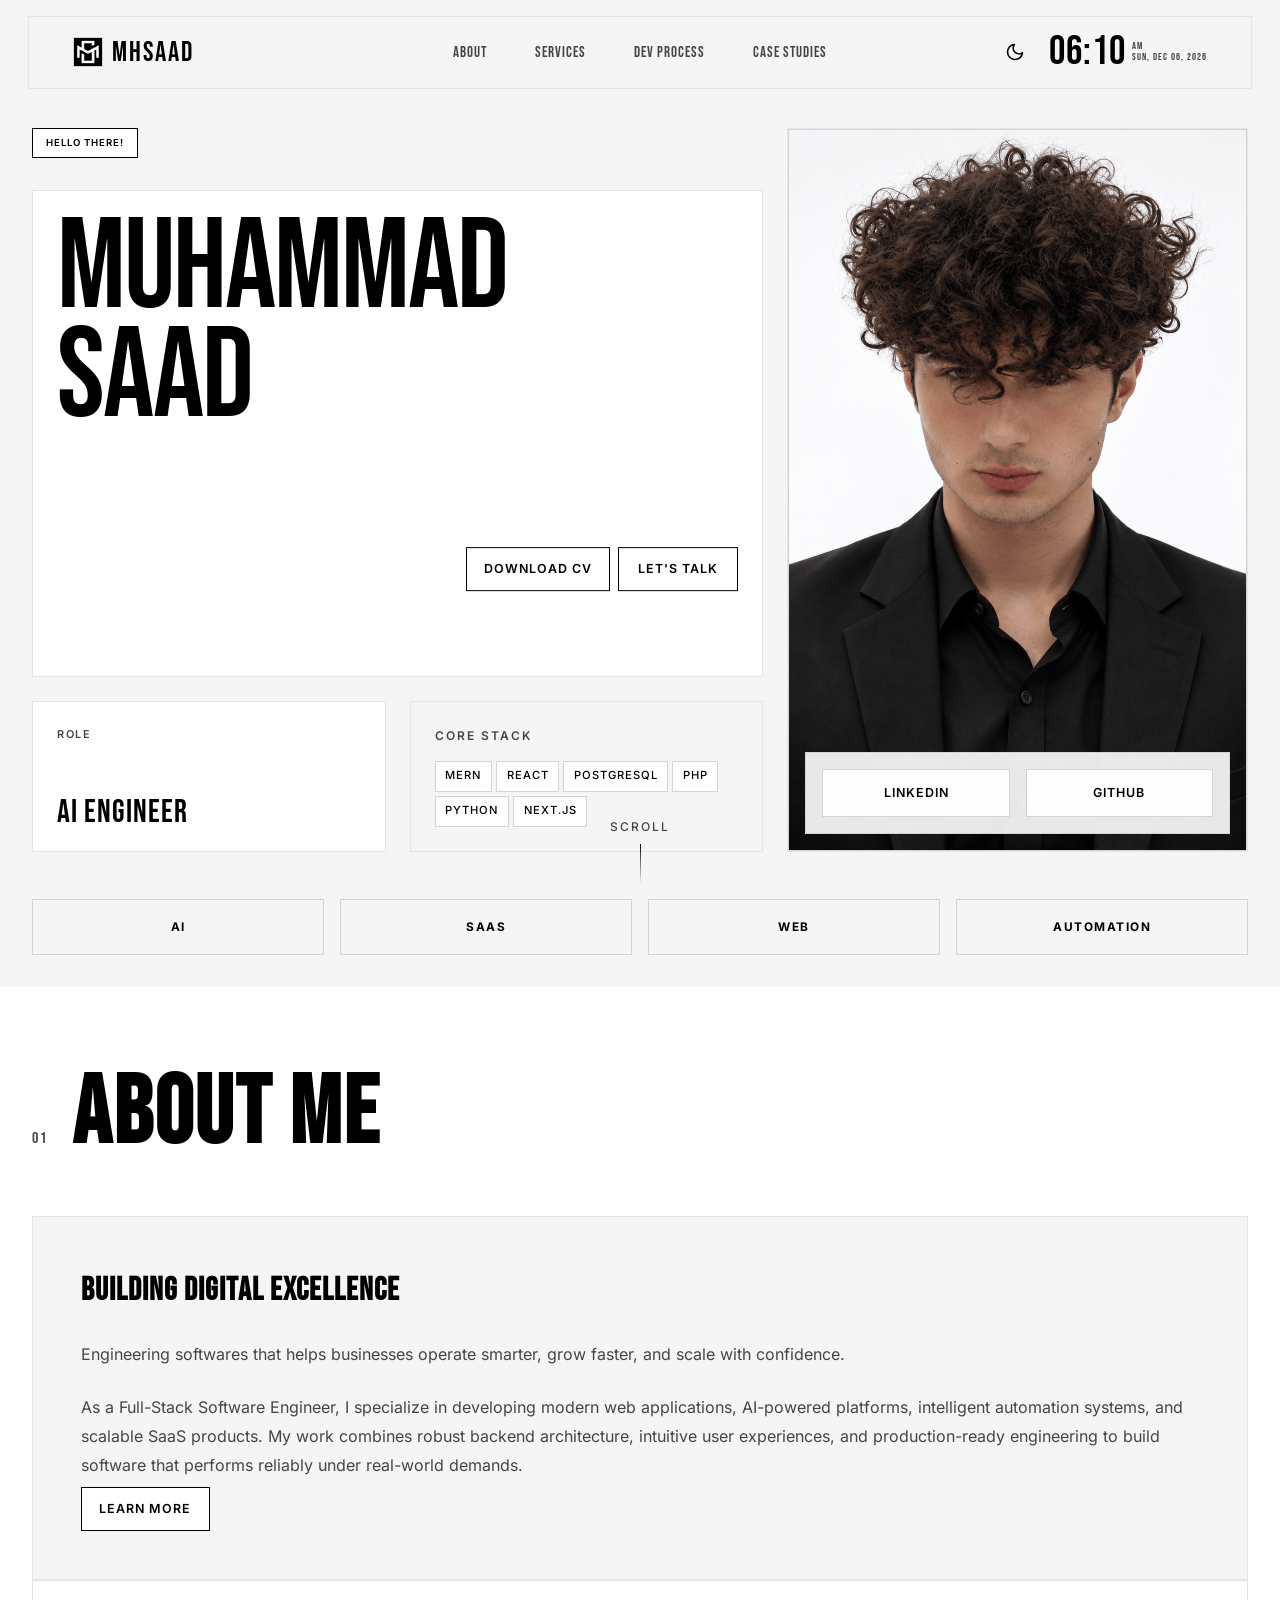
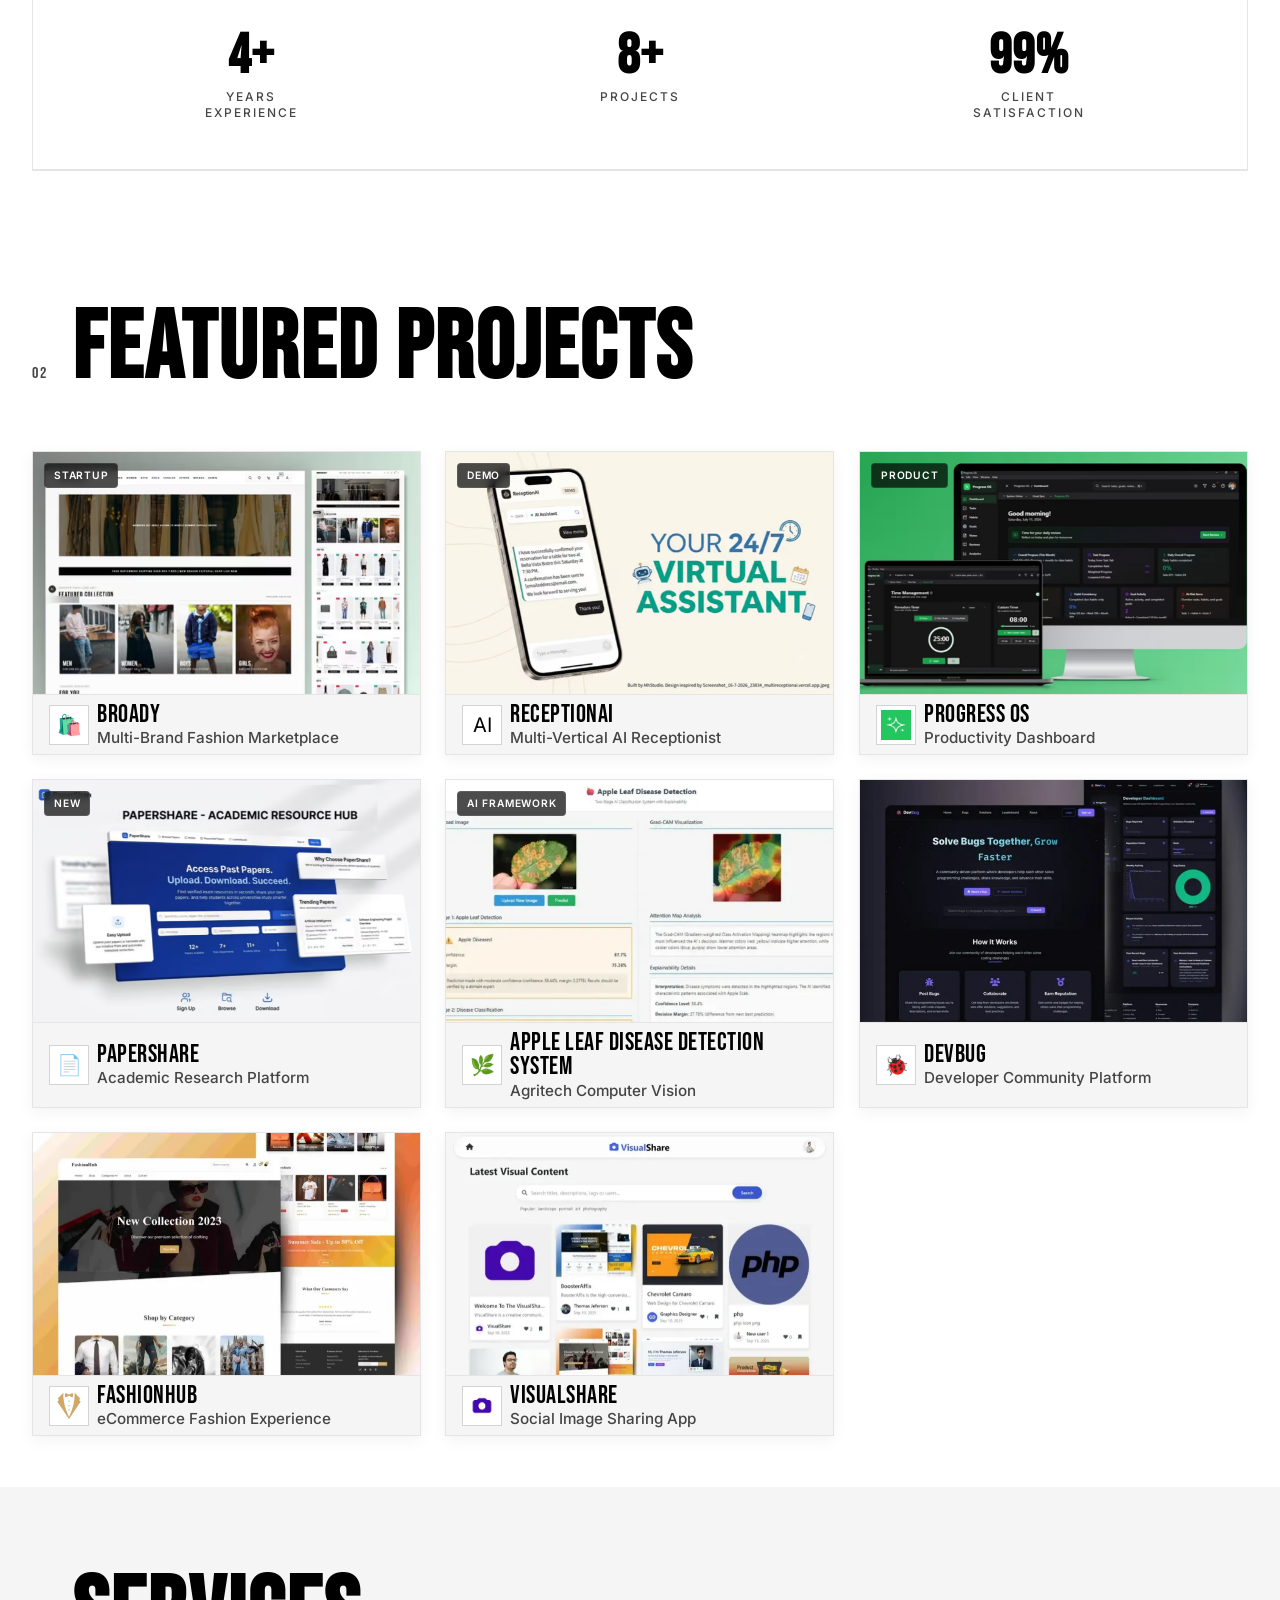
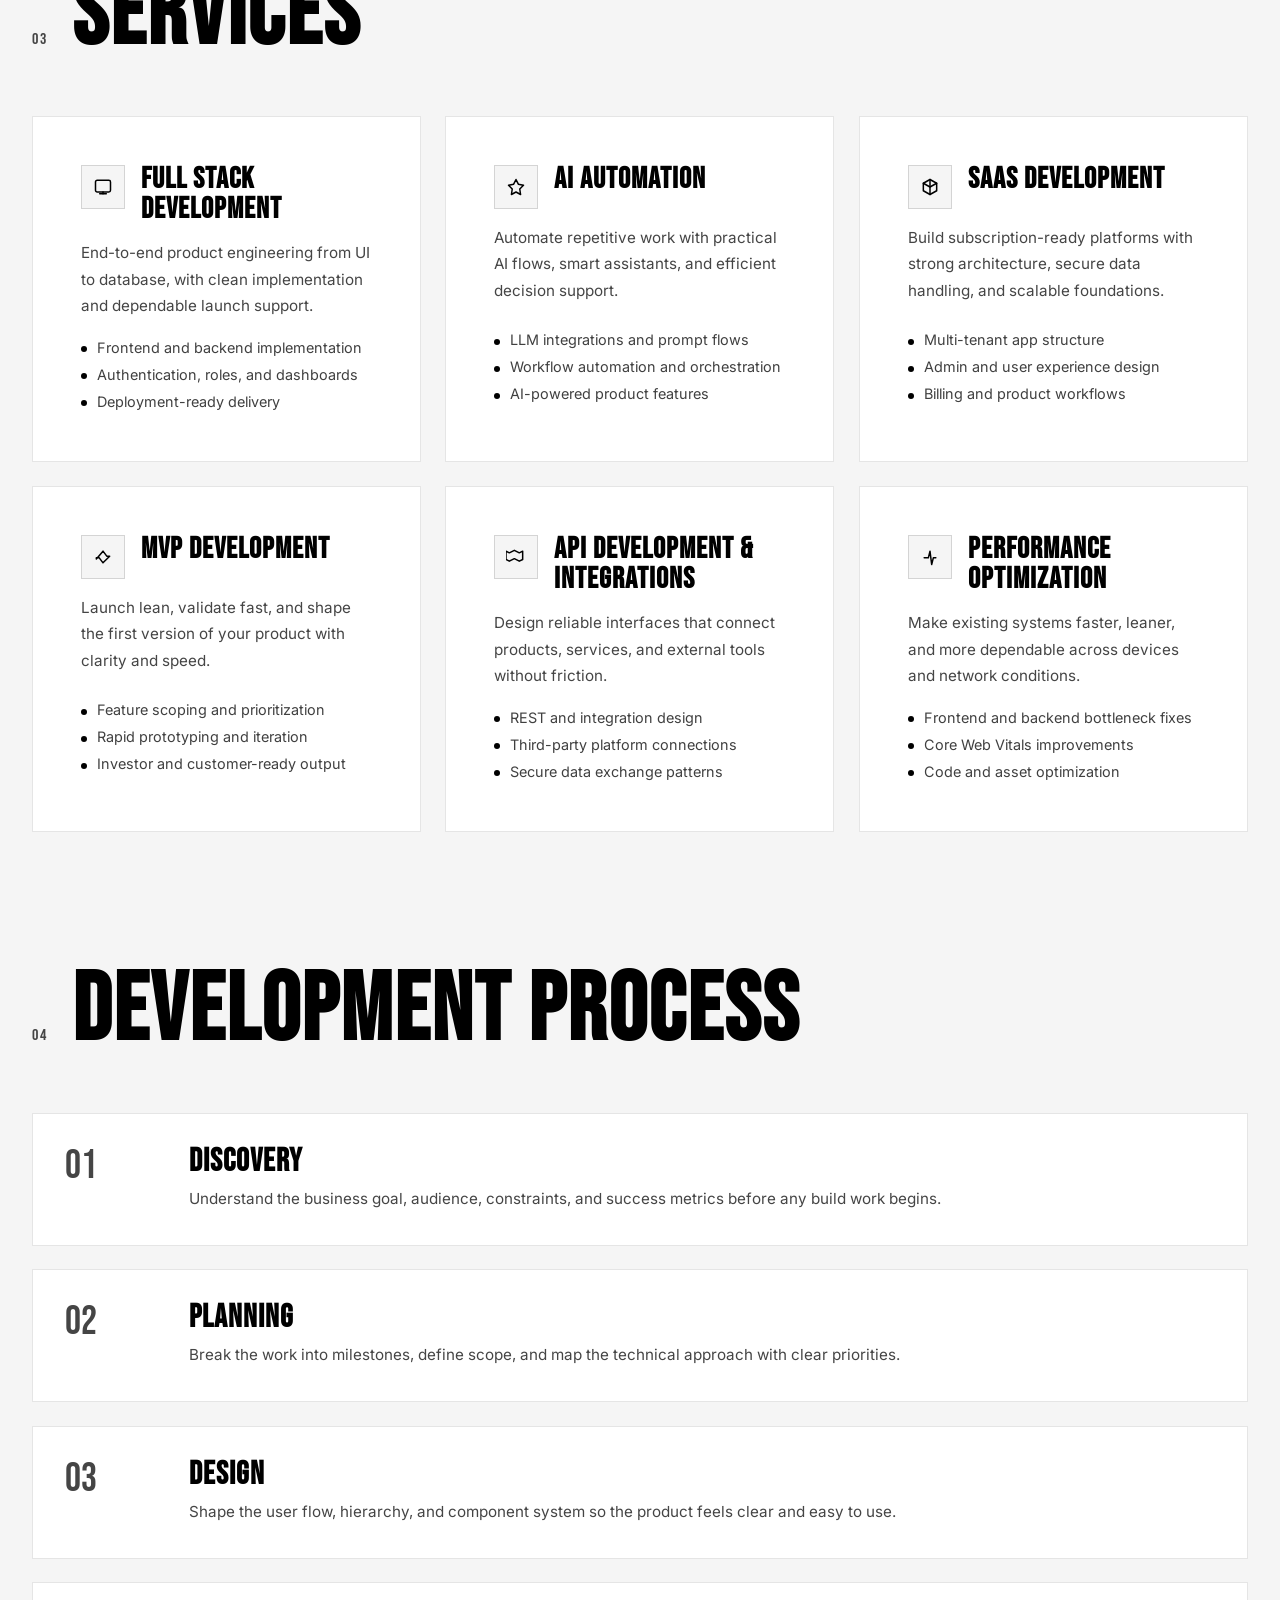
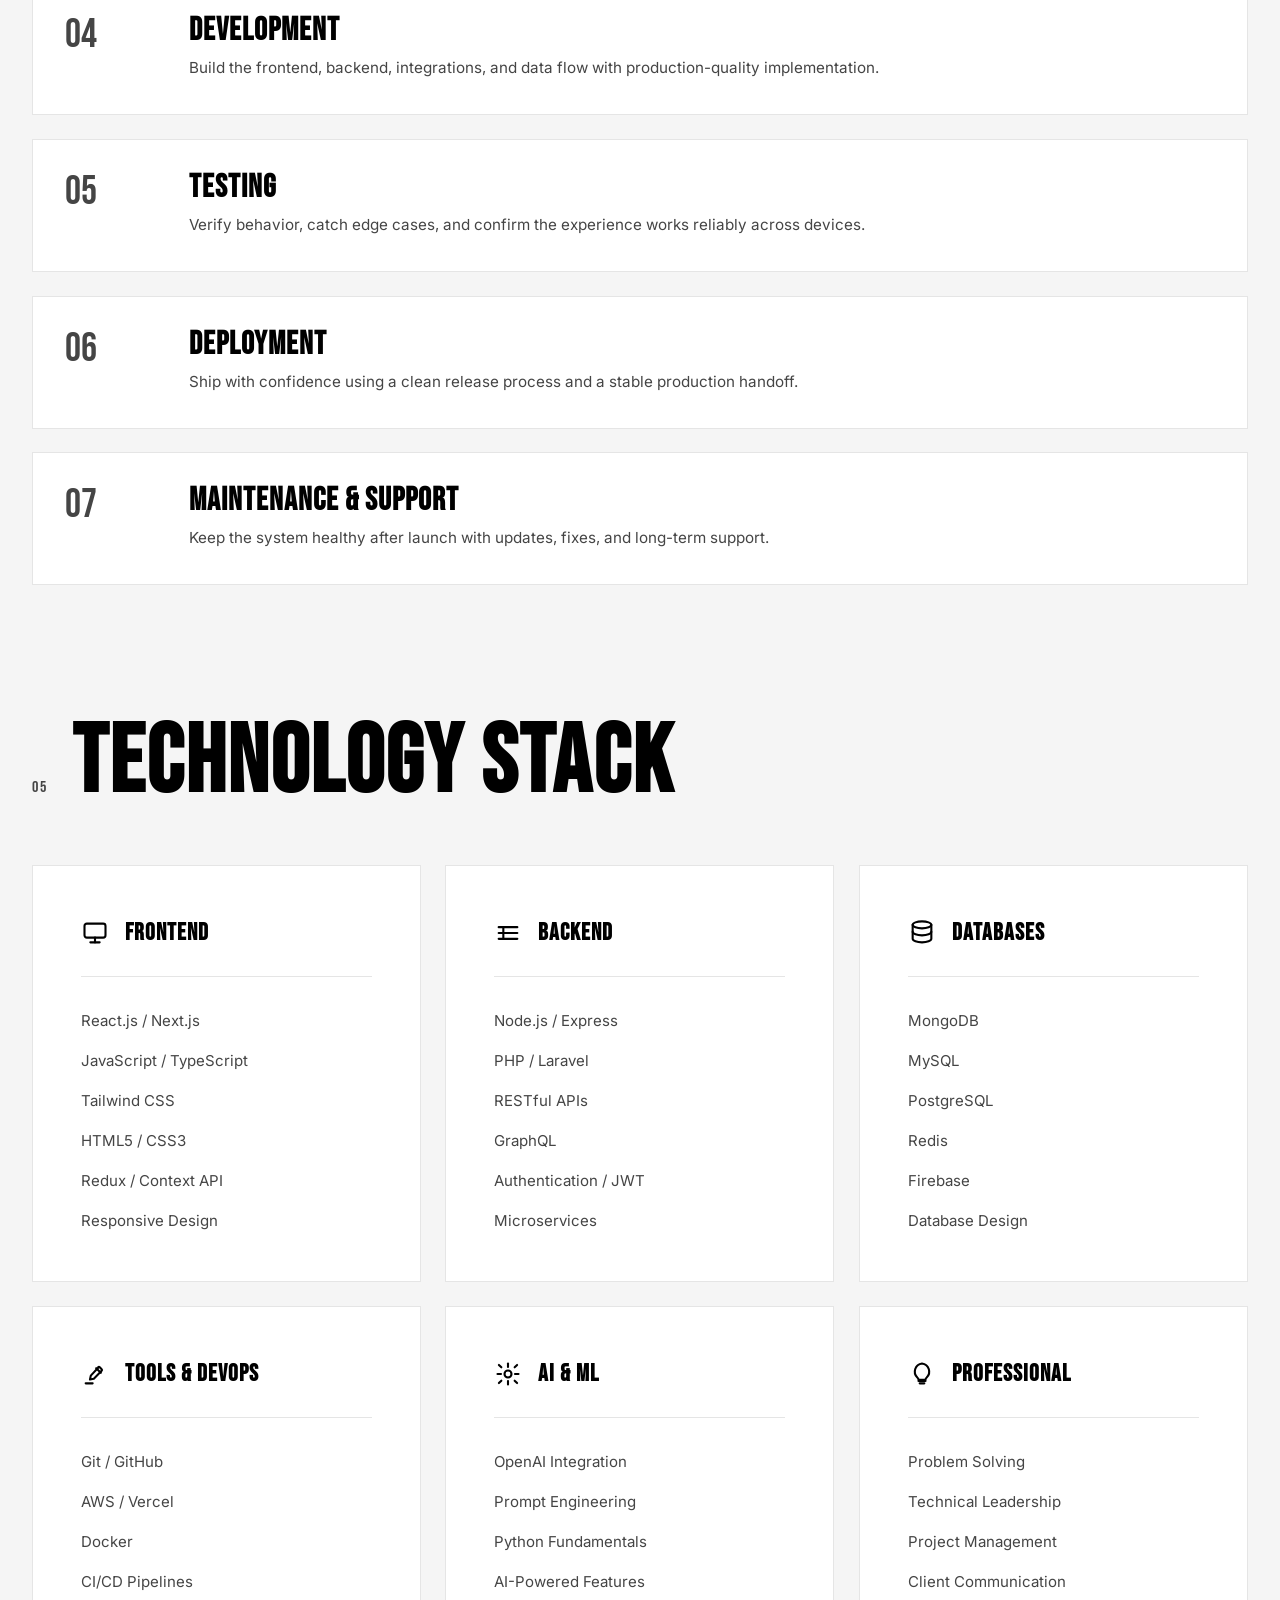
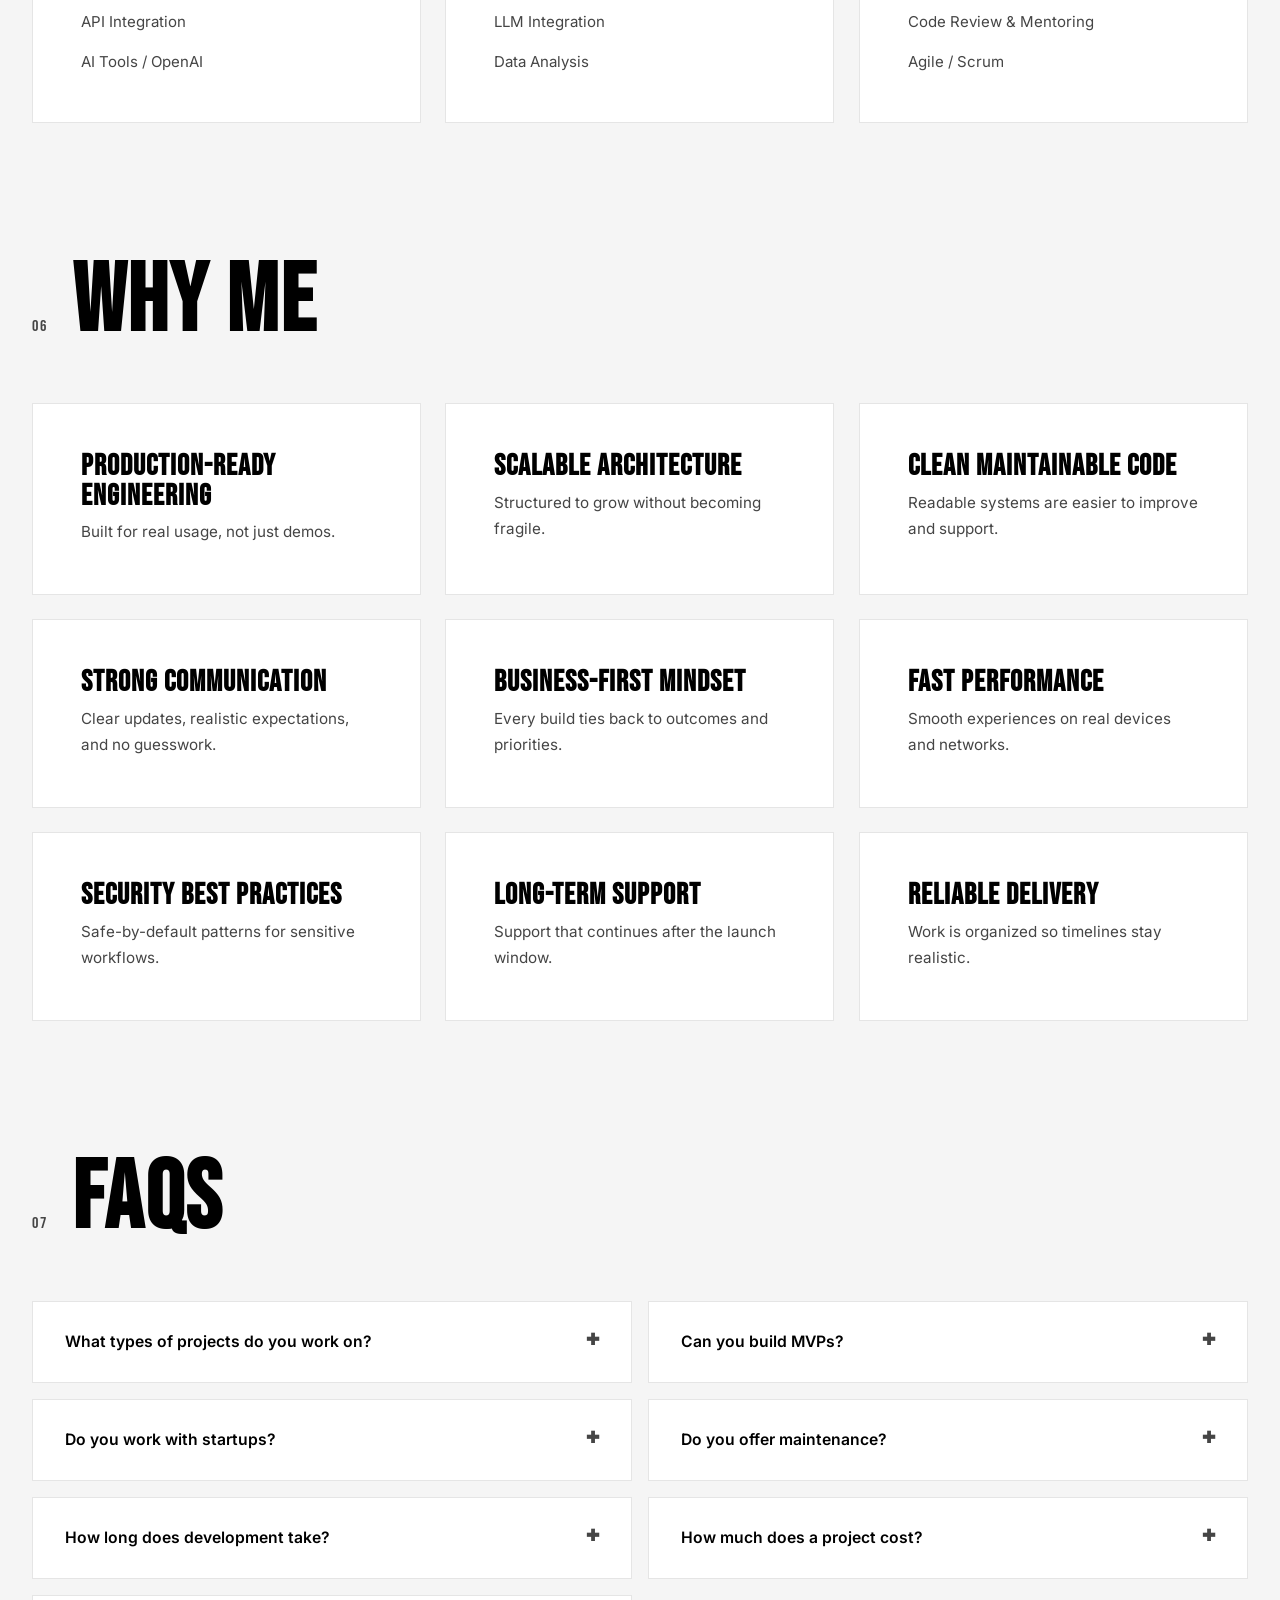
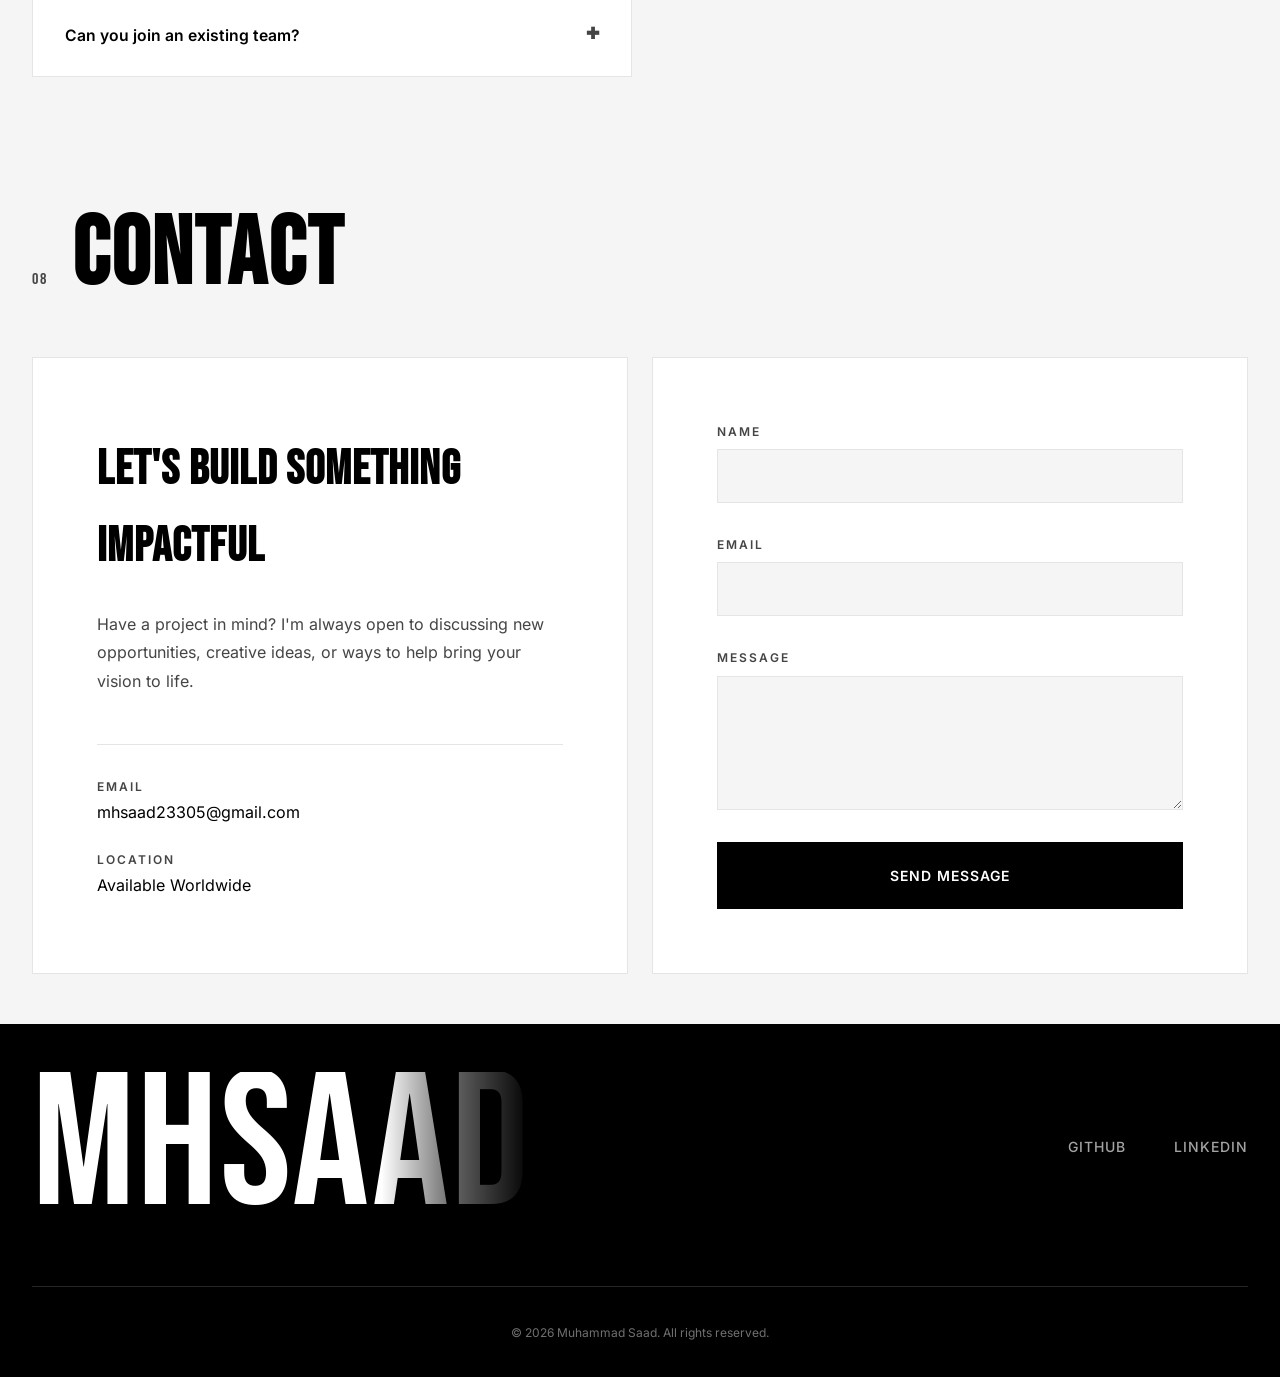
==== commit 4632a428: "Update avatar and mobile navigation Co-authored-by: Copilot <223556219+Copilot@users.noreply.github." ====
--- a/index.html
+++ b/index.html
@@ -7,12 +7,13 @@
 <meta content="Muhammad Saad - Full-Stack Software Engineer specializing in AI systems, SaaS products, intelligent automation, and scalable web applications" name="description">
 <title>Muhammad Saad | Full-Stack Software Engineer</title>
 <!-- Google tag (gtag.js) -->
+<link rel="preload" href="fonts/JTUSjIg69CK48gW7PXoo9Wdhyzbi.woff2" as="font" type="font/woff2" crossorigin>
 <style>:root{--color-black:#000000;--color-white:#ffffff;--color-gray-100:#f5f5f5;--color-gray-200:#e5e5e5;--color-gray-300:#d4d4d4;--color-gray-400:#707070;--color-gray-500:#595959;--color-gray-600:#454545;--color-gray-700:#404040;--color-gray-800:#262626;--color-gray-900:#171717;--font-display:'Bebas Neue',sans-serif;--font-body:'Inter',sans-serif;--spacing-xs:0.25rem;--spacing-sm:0.5rem;--spacing-md:1rem;--spacing-lg:1.5rem;--spacing-xl:2rem;--spacing-2xl:3rem;--spacing-3xl:4rem;--spacing-4xl:6rem;--container-max:1400px;--card-gap:1.5rem;--color-nav-scrolled:rgba(245, 245, 245, 0.95);--color-overlay-bg:rgba(255, 255, 255, 0.9);--color-overlay-btn:rgba(255, 255, 255, 0.96);--color-submit-bg:#000000;--color-submit-text:#ffffff;--color-submit-hover-bg:#ffffff;--color-submit-hover-text:#000000;--color-skeleton-1:#efefef;--color-skeleton-2:#f7f7f7}*,::after,::before{margin:0;padding:0;box-sizing:border-box}html{scroll-behavior:smooth;font-size:16px}body{font-family:var(--font-body);font-weight:400;line-height:1.6;color:var(--color-black);background-color:var(--color-gray-100);-webkit-font-smoothing:antialiased;-moz-osx-font-smoothing:grayscale}.pipe-loader{position:fixed;inset:0;z-index:4000;display:flex;align-items:center;justify-content:center;background-color:rgba(245,245,245,.82)}.pipe-loader-bars{display:inline-flex;gap:8px;align-items:center}.pipe-loader-bars span{width:4px;height:28px;background-color:var(--color-black);animation:.9s ease-in-out infinite pipePulse}.pipe-loader-bars span:nth-child(2){animation-delay:80ms}.pipe-loader-bars span:nth-child(3){animation-delay:.16s}.pipe-loader-bars span:nth-child(4){animation-delay:.24s}.pipe-loader-bars span:nth-child(5){animation-delay:.32s}.pipe-loader-bars span:nth-child(6){animation-delay:.4s}body.app-loading .scroll-indicator,body.app-loading .scroll-top-btn{opacity:0;visibility:hidden}a{text-decoration:none;color:inherit}ul{list-style:none}img{max-width:100%;height:auto;display:block}button{font-family:inherit;border:none;background:0 0}input{font-family:inherit;border:none;outline:0}.container{width:100%;max-width:var(--container-max);margin:0 auto;padding:0 var(--spacing-xl)}.sr-only{position:absolute;width:1px;height:1px;padding:0;margin:-1px;overflow:hidden;clip:rect(0,0,0,0);white-space:nowrap;border:0}.navbar{position:fixed;top:clamp(.5rem,1.5vw,1rem);left:clamp(.75rem,2.4vw,1.75rem);right:clamp(.75rem,2.4vw,1.75rem);z-index:1000;background-color:var(--color-gray-100);border:1px solid var(--color-gray-200)}.nav-container{max-width:var(--container-max);margin:0 auto;padding:var(--spacing-md) clamp(1.25rem,4vw,2.75rem);display:grid;grid-template-columns:1fr auto 1fr;column-gap:var(--spacing-lg);align-items:center;width:100%}.nav-logo{display:inline-flex;align-items:center;gap:.55rem;font-family:var(--font-display);font-size:1.75rem;letter-spacing:2px;color:var(--color-black)}.brand-logo-image{width:30px;height:30px;display:block;object-fit:cover;border:1px solid var(--color-gray-300)}.brand-logo-text{display:inline-flex;align-items:center;height:30px;line-height:1;transform:translateY(1px)}.nav-menu{display:flex;gap:var(--spacing-2xl);justify-self:center}.nav-meta{justify-self:end;display:flex;align-items:center;gap:1.25rem}.theme-toggle-btn{background:0 0;border:none;color:var(--color-black);display:flex;align-items:center;justify-content:center;padding:.25rem}.nav-datetime{display:flex;align-items:center;line-height:1;min-width:8.4rem;--nav-time-size:clamp(1.9rem, 3.2vw, 2.6rem);--nav-time-line-height:0.95}.nav-time-wrap{display:flex;align-items:flex-start;gap:.36rem}.nav-time-meta{display:flex;flex-direction:column;align-items:flex-start;justify-content:center;height:calc(var(--nav-time-size) * var(--nav-time-line-height));gap:.02rem}.nav-time{font-family:var(--font-display);font-size:var(--nav-time-size);letter-spacing:1px;line-height:var(--nav-time-line-height);font-weight:400}.nav-ampm{width:auto;text-align:left;font-size:.62rem;line-height:1;font-weight:300;letter-spacing:1.3px;text-transform:uppercase;color:var(--color-gray-600);font-family:var(--font-display)}.nav-date{width:auto;text-align:left;font-size:.62rem;line-height:1;font-weight:300;letter-spacing:1px;text-transform:uppercase;color:var(--color-gray-600);font-family:var(--font-display)}.nav-link{font-family:var(--font-display);font-size:.95rem;font-weight:300;text-transform:uppercase;letter-spacing:1px;color:var(--color-gray-600);position:relative}.nav-link::after{content:'';position:absolute;bottom:-4px;left:0;width:0;height:1px;background-color:var(--color-black)}.nav-toggle{display:none;flex-direction:column;gap:6px;padding:var(--spacing-sm)}.nav-toggle span{width:24px;height:2px;background-color:var(--color-black);transform-origin:center}.hero{min-height:100vh;padding-top:80px;display:flex;flex-direction:column;background-color:var(--color-gray-100);position:relative}.hero-container{flex:1;display:grid;grid-template-columns:1.35fr 0.85fr;gap:var(--card-gap);max-width:var(--container-max);margin:0 auto;padding:var(--spacing-2xl) var(--spacing-xl);width:100%}.hero-card{background-color:var(--color-white);border:1px solid var(--color-gray-200);border-radius:0;padding:var(--spacing-lg)}.hero-badge{width:fit-content;padding:.4rem .8rem;font-size:.6rem;font-weight:600;text-transform:uppercase;letter-spacing:1px;color:var(--color-black);background-color:var(--color-white);border:1px solid var(--color-black);border-radius:0;display:inline-block;margin-bottom:var(--spacing-sm)}.hero-left{display:flex;flex-direction:column;gap:var(--card-gap)}.hero-name-card{flex:1;display:flex;flex-direction:column;align-items:flex-start;justify-content:flex-start;background-color:var(--color-white);border-color:var(--color-gray-200);min-height:200px;padding:var(--spacing-lg);position:relative}.name-display{display:flex;flex-direction:column;align-items:flex-start;max-width:100%}.hero-name-actions{display:flex;flex-wrap:wrap;gap:var(--spacing-sm);position:absolute;top:78%;right:var(--spacing-lg);transform:translateY(-50%);width:auto;justify-content:flex-end;padding-top:0;margin-top:0;z-index:2}.hero-cv-btn{display:inline-flex;align-items:center;justify-content:center;border:1px solid var(--color-black);padding:.68rem 1.08rem;font-family:var(--font-body);font-size:.78rem;font-weight:600;letter-spacing:1px;text-transform:uppercase;color:var(--color-black);background-color:var(--color-white)}.hero-talk-btn{min-width:120px}.name-line{font-family:var(--font-display);font-size:clamp(3.5rem,10vw,8rem);line-height:.85;letter-spacing:-2px;color:var(--color-black)}.hero-bottom-row{display:grid;grid-template-columns:1fr 1fr;gap:var(--card-gap)}.hero-titles-card{display:flex;flex-direction:column;justify-content:space-between;background-color:var(--color-white);border-color:var(--color-gray-200)}.titles-label{font-size:.68rem;font-weight:600;text-transform:uppercase;letter-spacing:1.6px;color:var(--color-gray-500)}.rotating-titles{display:flex;flex-direction:column;gap:0;margin-top:auto}.titles-wrapper{position:relative;height:2.5rem;overflow:hidden}.rotating-title{position:absolute;top:0;left:0;font-family:var(--font-display);font-size:clamp(1.5rem,2.5vw,2rem);letter-spacing:1px;color:var(--color-black);opacity:0;transform:translateY(20px)}.rotating-title.active{opacity:1;transform:translateY(0)}.hero-stack-card{display:flex;flex-direction:column;gap:var(--spacing-md);justify-content:flex-start;align-items:flex-start;background-color:var(--color-gray-100);border-color:var(--color-gray-200)}.stack-label{font-size:.75rem;font-weight:600;text-transform:uppercase;letter-spacing:2px;color:var(--color-gray-600)}.core-stack{display:flex;flex-wrap:wrap;gap:var(--spacing-xs)}.stack-tag{padding:.35rem .6rem;font-size:.7rem;font-weight:500;text-transform:uppercase;letter-spacing:1px;color:var(--color-black);background-color:var(--color-white);border:1px solid var(--color-gray-300)}.hero-right{display:flex}.hero-image-card{flex:1;display:flex;flex-direction:column;padding:0;overflow:hidden}.hero-image{flex:1;position:relative;background-color:var(--color-gray-100);border:1px solid var(--color-gray-300);overflow:hidden}.hero-avatar{width:100%;height:100%;min-height:420px;object-fit:cover;object-position:center top}.hero-social{display:grid;grid-template-columns:1fr 1fr;gap:var(--spacing-md);padding:var(--spacing-md)}.hero-social-overlay{position:absolute;left:var(--spacing-md);right:var(--spacing-md);bottom:var(--spacing-md);z-index:2;background-color:var(--color-overlay-bg);border:1px solid var(--color-gray-300)}.hero-social-link{padding:.8rem 1rem;font-size:.78rem;font-weight:600;text-transform:uppercase;letter-spacing:1px;text-align:center;color:var(--color-black);background-color:var(--color-overlay-btn);border:1px solid var(--color-gray-300)}.scroll-indicator{display:flex;flex-direction:column;align-items:center;gap:var(--spacing-sm);padding:0;position:absolute;left:50%;bottom:var(--spacing-md);transform:translateX(-50%);z-index:3}.scroll-indicator span{font-size:.75rem;font-weight:500;text-transform:uppercase;letter-spacing:2px;color:var(--color-gray-400)}.scroll-line{width:1px;height:40px;background:linear-gradient(to bottom,var(--color-black),transparent);animation:2s ease-in-out infinite scrollPulse}@keyframes scrollPulse{0%,100%{opacity:.3;transform:scaleY(.5)}50%{opacity:1;transform:scaleY(1)}}.expertise-stack{display:grid;grid-template-columns:repeat(2,minmax(0,1fr));gap:var(--spacing-sm)}.expertise-pill{display:inline-flex;align-items:center;justify-content:center;min-height:56px;padding:.75rem 1rem;font-size:.74rem;font-weight:700;letter-spacing:1.5px;text-transform:uppercase;color:var(--color-black);background-color:var(--color-gray-100);border:1px solid var(--color-gray-300);border-radius:0;will-change:transform}.hero-expertise-section{padding:0 0 var(--spacing-xl);background:var(--color-gray-100);margin-top:-1px}.hero-expertise-stack{grid-template-columns:repeat(4,minmax(0,1fr));gap:var(--spacing-md)}.faq-content{padding:0 var(--spacing-xl) var(--spacing-xl);font-size:.95rem;line-height:1.8;color:var(--color-gray-600)}.newsletter-banner{position:fixed;top:0;left:50%;width:min(720px,100vw);padding:0;transform:translate3d(-50%,-145%,0);opacity:0;visibility:hidden;z-index:1500}.newsletter-card{position:relative;padding:var(--spacing-xl);background:linear-gradient(180deg,rgba(255,255,255,.96),rgba(245,245,245,.98)),var(--color-white);border:1px solid var(--color-gray-200);box-shadow:0 24px 60px rgba(0,0,0,.14);overflow:hidden}.newsletter-card::before{content:'';position:absolute;inset:0 auto auto 0;width:100%;height:3px;background:linear-gradient(90deg,var(--color-black),var(--color-gray-500))}.newsletter-close{position:absolute;top:var(--spacing-md);right:var(--spacing-md);width:36px;height:36px;border:1px solid var(--color-gray-200);background-color:var(--color-white);color:var(--color-black);font-size:1.35rem;line-height:1}.newsletter-copy{display:flex;flex-direction:column;gap:var(--spacing-sm);padding-right:2.75rem;margin-bottom:var(--spacing-lg)}.newsletter-kicker{font-size:.7rem;font-weight:700;text-transform:uppercase;letter-spacing:2px;color:var(--color-gray-500)}.newsletter-title{font-family:var(--font-display);font-size:clamp(2rem,4vw,3rem);line-height:.95;letter-spacing:1px;text-transform:uppercase;color:var(--color-black)}.newsletter-text{font-size:.95rem;line-height:1.7;color:var(--color-gray-600);max-width:60ch}.newsletter-form{display:grid;grid-template-columns:minmax(0,1fr) auto;gap:var(--spacing-sm);align-items:start}.newsletter-input{width:100%;min-height:52px;padding:.85rem 1rem;font-size:.95rem;color:var(--color-black);background-color:var(--color-white);border:1px solid var(--color-gray-300)}.newsletter-submit{min-height:52px;padding:.85rem 1.25rem;font-size:.8rem;font-weight:700;text-transform:uppercase;letter-spacing:1px;color:var(--color-white);background-color:var(--color-black);border:1px solid var(--color-black)}.newsletter-status{grid-column:1/-1;min-height:1.1rem;font-size:.8rem;color:var(--color-gray-500)}.scroll-top-btn{position:fixed;right:var(--spacing-lg);bottom:var(--spacing-lg);width:42px;height:42px;display:inline-flex;align-items:center;justify-content:center;border:1px solid var(--color-gray-300);background-color:var(--color-white);color:var(--color-black);font-size:1.2rem;line-height:1;opacity:0;visibility:hidden;transform:translateY(8px);z-index:1200}.modal{position:fixed;top:0;left:0;right:0;bottom:0;z-index:2000;display:flex;align-items:stretch;justify-content:center;padding:var(--spacing-md) var(--spacing-xl);opacity:0;visibility:hidden;will-change:opacity,visibility;backdrop-filter:none}.modal-overlay{position:absolute;top:0;left:0;right:0;bottom:0;background-color:rgba(0,0,0,.9)}.modal-content{position:relative;width:100%;max-width:1100px;height:calc(100vh - (var(--spacing-md) * 2));overflow:hidden;background-color:var(--color-white);transform:translateY(10px);opacity:0;display:flex;flex-direction:column;will-change:transform,opacity;contain:layout paint}.hero-image{position:relative}.hero-image::before{content:'';position:absolute;inset:0;background:linear-gradient(90deg,transparent 0,rgba(255,255,255,.4) 50%,transparent 100%);transform:translateX(-100%);animation:1.5s infinite skeletonSweep;will-change:transform;opacity:1}.modal-close{position:absolute;top:var(--spacing-lg);right:var(--spacing-lg);width:48px;height:48px;display:flex;align-items:center;justify-content:center;font-size:2rem;color: var(--color-gray-600);background-color:var(--color-gray-100);z-index:1000}.modal-body{padding:var(--spacing-2xl) var(--spacing-2xl);height:100%;overflow-y:auto;display:flex;flex-direction:column}.modal-header{display:flex;gap:var(--spacing-lg);align-items:flex-start;margin-bottom:var(--spacing-lg)}.modal-icon-box{width:56px;min-width:56px;height:56px;display:flex;align-items:center;justify-content:center;background-color:var(--color-gray-100);border:1px solid var(--color-gray-200);font-size:2rem;flex-shrink:0}.modal-platform-icon{display:block}.modal-header-content{display:flex;flex-direction:column;gap:var(--spacing-xs);width:100%}.modal-title-row{display:flex;align-items:flex-start;justify-content:space-between;gap:var(--spacing-md)}.modal-title{font-family:var(--font-display);font-size:clamp(2rem,4vw,3rem);letter-spacing:1px;line-height:1.2}.modal-tagline{font-size:.9rem;color:var(--color-gray-600);margin:0;font-weight:500}.modal-carousel-section{display:flex;align-items:center;gap:var(--spacing-lg);margin-bottom:var(--spacing-lg)}.modal-carousel{flex:1;border:1px solid var(--color-gray-200);background-color:var(--color-gray-100)}.carousel-container{position:relative;width:100%;aspect-ratio:16/5.5;min-height:120px;max-height:190px;overflow:hidden;background-color:var(--color-gray-200)}.carousel-slides{display:flex;height:100%}.carousel-nav{width:40px;height:40px;min-width:40px;min-height:40px;display:flex;align-items:center;justify-content:center;background-color:var(--color-black);color:var(--color-white);border:none;font-size:1.1rem;font-weight:600;flex-shrink:0}.carousel-prev{order:-1}.carousel-next{order:1}.modal-main-view{display:flex;flex-direction:column;min-height:100%}.modal-description-container{margin-bottom:var(--spacing-lg);flex-grow:1}.modal-description-wrapper{position:relative;display:inline-block;width:100%}.modal-description{font-size:.95rem;line-height:1.6;color:var(--color-gray-600);display:-webkit-box;-webkit-line-clamp:2;-webkit-box-orient:vertical;overflow:hidden;margin-bottom:0}.learn-more-btn{position:absolute;bottom:0;right:0;font-size:.95rem;font-weight:600;font-family:inherit;line-height:1.6;text-transform:none;letter-spacing:normal;color:var(--color-black);background:var(--color-white);border:none;padding:0 0 0 8px;box-shadow:-20px 0 15px var(--color-white)}@media (max-width:768px){.modal-description{-webkit-line-clamp:unset;display:block;margin-bottom:var(--spacing-md)}.learn-more-btn{position:relative;bottom:auto;right:auto;background:0 0;padding:0;border-bottom:1px solid var(--color-black);padding-bottom:2px}}.modal-details-view{display:flex;flex-direction:column;height:100%}.modal-details-header{position:sticky;top:-24px;background-color:var(--color-white);padding:var(--spacing-md) 0;margin-bottom:var(--spacing-lg);z-index:100;border-bottom:1px solid var(--color-gray-200)}.modal-back-btn{font-size:.85rem;font-weight:600;text-transform:uppercase;letter-spacing:1px;color:var(--color-black);background:0 0;border:none;display:flex;align-items:center;gap:var(--spacing-sm)}.modal-section{margin-bottom:var(--spacing-lg)}.modal-section-title{font-size:.75rem;font-weight:600;text-transform:uppercase;letter-spacing:2px;color: var(--color-gray-600);margin-bottom:var(--spacing-md)}.modal-tech{display:flex;flex-wrap:wrap;gap:var(--spacing-sm)}.modal-actions{padding-top:var(--spacing-sm);padding-bottom:0;border-top:none;display:flex;gap:var(--spacing-md);flex-wrap:wrap;margin-top:var(--spacing-xs)}.modal-link{display:inline-flex;align-items:center;font-size:.875rem;font-weight:600;text-transform:uppercase;letter-spacing:1px;padding:.6rem 1.2rem;border:1px solid var(--color-black);color:var(--color-black);background-color:transparent}.image-lightbox{position:fixed;inset:0;z-index:3000;display:none;align-items:center;justify-content:center;padding:var(--spacing-xl);background-color:rgba(0,0,0,.95)}.lightbox-image{max-width:min(92vw,1400px);max-height:88vh;width:auto;height:auto;object-fit:contain;transform-origin:0 0;touch-action:none}.lightbox-nav{position:absolute;top:50%;transform:translateY(-50%);width:50px;height:50px;background-color:rgba(255,255,255,.1);color:var(--color-white);border:1px solid rgba(255,255,255,.2);font-size:1.5rem;display:flex;align-items:center;justify-content:center;z-index:3010}.lightbox-prev{left:var(--spacing-lg)}.lightbox-next{right:var(--spacing-lg)}.lightbox-close{position:absolute;top:var(--spacing-lg);right:var(--spacing-lg);width:44px;height:44px;border:1px solid var(--color-gray-300);background-color:var(--color-white);color:var(--color-black);font-size:1.8rem;line-height:1}.modal-live{background-color:var(--color-black);color:var(--color-white)}.modal-github{background-color:transparent}@media (max-width:1200px){.hero-container{grid-template-columns:1.2fr 0.8fr}}@media (max-width:992px){.hero-container{grid-template-columns:1fr}.hero-left{order:2}.hero-right{order:1}.hero-name-card{min-height:200px}.hero-name-actions{right:var(--spacing-md);top:54%}.modal-content{max-width:92vw}.hero-avatar{min-height:320px}.carousel-container{aspect-ratio:16/6}.hero-expertise-stack{grid-template-columns:repeat(2,minmax(0,1fr))}.expertise-stack{grid-template-columns:repeat(2,minmax(0,1fr))}}@media (max-width:768px){:root{--spacing-xl:1.5rem;--spacing-2xl:2rem;--spacing-3xl:3rem;--spacing-4xl:4rem}.nav-menu{position:fixed;top:0;right:0;width:100%;height:100vh;flex-direction:column;align-items:center;justify-content:center;gap:var(--spacing-2xl);background-color:var(--color-white);transform:translateX(100%)}.nav-toggle{display:flex;z-index:100}.nav-link{font-size:1.5rem}.nav-container{grid-template-columns:1fr auto auto;gap:var(--spacing-md)}.nav-meta{display:flex;justify-content:flex-end}.nav-datetime{display:none}.hero-bottom-row{grid-template-columns:1fr}.hero-name-actions{position:static;transform:none;width:100%;justify-content:flex-start;margin-top:var(--spacing-md)}.name-line{font-size:clamp(4.2rem,16vw,5.4rem)}.hero-expertise-stack{grid-template-columns:repeat(2,minmax(0,1fr));gap:var(--spacing-sm)}.expertise-stack{grid-template-columns:repeat(2,minmax(0,1fr));gap:var(--spacing-xs)}.modal-header{flex-direction:column;align-items:stretch;gap:var(--spacing-md)}.modal-title-row{flex-direction:column;align-items:flex-start}.modal-carousel-section{display:grid;grid-template-columns:1fr 1fr;align-items:center;column-gap:var(--spacing-md);row-gap:var(--spacing-sm)}.modal-carousel{grid-column:1/-1;grid-row:1}.carousel-prev{grid-column:1;grid-row:2;justify-self:start;order:0}.carousel-next{grid-column:2;grid-row:2;justify-self:end;order:0}.carousel-container{aspect-ratio:16/7}.modal-content{max-width:95vw}.newsletter-card{padding:var(--spacing-lg)}.nav-menu{position:fixed;top:calc(clamp(.5rem,1.5vw,1rem) + 4.8rem);left:clamp(.75rem,2.4vw,1.75rem);right:clamp(.75rem,2.4vw,1.75rem);width:auto;max-height:calc(100vh - 7.5rem);flex-direction:column;align-items:stretch;justify-content:flex-start;gap:var(--spacing-md);padding:var(--spacing-xl);background:linear-gradient(180deg,rgba(255,255,255,.98),rgba(245,245,245,.97)),var(--color-white);border:1px solid var(--color-gray-200);box-shadow:0 28px 60px rgba(0,0,0,.12);border-radius:24px;transform:translate3d(0,-12px,0) scale(.985);opacity:0;visibility:hidden;overflow-y:auto;transform-origin:top center}.nav-menu li{opacity:0;transform:translateY(10px)}.nav-link{font-size:1.15rem;font-weight:700;letter-spacing:1.2px;width:100%;padding:.15rem 0}.newsletter-banner{left:0;width:100vw;padding:0}.newsletter-card{padding:var(--spacing-lg);border-radius:0 0 20px 20px}.newsletter-copy{padding-right:0}.newsletter-form{grid-template-columns:1fr}.newsletter-submit{width:100%}.newsletter-title{font-size:clamp(1.6rem,7vw,2.1rem)}.modal-body{scroll-padding-bottom:calc(var(--spacing-xl) + env(safe-area-inset-bottom))}.modal-description{-webkit-line-clamp:4;display:-webkit-box;-webkit-box-orient:vertical;overflow:hidden}.modal-description-wrapper{display:flex;flex-direction:column;gap:var(--spacing-sm)}.learn-more-btn{position:static;align-self:flex-end;padding:0;margin-top:calc(var(--spacing-xs) * -1)}.modal-actions{position:sticky;bottom:0;z-index:20;margin-top:var(--spacing-md);padding:var(--spacing-md) 0 calc(var(--spacing-sm) + env(safe-area-inset-bottom));background:linear-gradient(180deg,rgba(255,255,255,0),var(--color-white) 28%);backdrop-filter:blur(6px)}.modal-link{flex:1 1 0;justify-content:center}}@media (max-width:480px){.container{padding:0 var(--spacing-md)}.hero-card{padding:var(--spacing-md)}.hero-badge{padding:var(--spacing-xs) var(--spacing-sm);font-size:.6rem}.name-line{font-size:3.75rem}.modal-body{padding:var(--spacing-lg)}.modal-header{margin-bottom:var(--spacing-lg)}.modal-carousel-section{row-gap:var(--spacing-xs)}.carousel-next,.carousel-prev{width:32px;height:32px;min-width:32px;min-height:32px;font-size:.95rem}.hero-avatar{min-height:240px}.hero-social{grid-template-columns:repeat(2,minmax(0,1fr));gap:var(--spacing-sm)}.hero-social-overlay{left:var(--spacing-sm);right:var(--spacing-sm);bottom:var(--spacing-sm)}.carousel-nav{width:35px;height:35px;font-size:1rem}.modal-carousel-section{grid-template-columns:1fr 1fr}.modal-body{padding:var(--spacing-md)}.lightbox-close{top:var(--spacing-md);right:var(--spacing-md)}}@keyframes skeletonSweep{to{transform:translateX(100%)}}@keyframes pipePulse{0%,100%{transform:scaleY(.45);opacity:.35}50%{transform:scaleY(1);opacity:1}}::-webkit-scrollbar{width:8px}::-webkit-scrollbar-track{background:var(--color-gray-100)}::-webkit-scrollbar-thumb{background:var(--color-gray-400)}::-webkit-scrollbar-thumb:hover{background:var(--color-gray-600)}@media (prefers-reduced-motion:reduce){*,::after,::before{animation-duration:0s!important;animation-iteration-count:1!important}body{opacity:1}.hero-card{opacity:1;transform:none}}@media (prefers-contrast:high){:root{--color-gray-200:#c0c0c0;--color-gray-400:#808080;--color-gray-500:#606060;--color-gray-600:#404040}}
 @font-face {
   font-family: 'Bebas Neue';
   font-style: normal;
   font-weight: 400;
-  font-display: swap;
+  font-display: block;
   src: url(fonts/JTUSjIg69CK48gW7PXoo9Wdhyzbi.woff2) format('woff2');
   unicode-range: U+0100-02BA, U+02BD-02C5, U+02C7-02CC, U+02CE-02D7, U+02DD-02FF, U+0304, U+0308, U+0329, U+1D00-1DBF, U+1E00-1E9F, U+1EF2-1EFF, U+2020, U+20A0-20AB, U+20AD-20C0, U+2113, U+2C60-2C7F, U+A720-A7FF;
 }
@@ -21,7 +22,7 @@
   font-family: 'Bebas Neue';
   font-style: normal;
   font-weight: 400;
-  font-display: swap;
+  font-display: block;
   src: url(fonts/JTUSjIg69CK48gW7PXoo9Wlhyw.woff2) format('woff2');
   unicode-range: U+0000-00FF, U+0131, U+0152-0153, U+02BB-02BC, U+02C6, U+02DA, U+02DC, U+0304, U+0308, U+0329, U+2000-206F, U+20AC, U+2122, U+2191, U+2193, U+2212, U+2215, U+FEFF, U+FFFD;
 }
@@ -375,7 +376,7 @@
 <nav class="navbar">
 <div class="nav-container">
 <a aria-label="MsStudio" class="nav-logo" href="#hero">
-<img alt="MsStudio logo" class="brand-logo-image" src="images/msstudio.webp"/>
+<img alt="MsStudio logo" class="brand-logo-image" width="150" height="150" src="images/msstudio.webp"/>
 <span class="brand-logo-text">MhSaad</span>
 </a>
 <ul class="nav-menu">
@@ -474,7 +475,7 @@
 <div class="hero-right">
 <div class="hero-card hero-image-card">
 <div class="hero-image">
-<img alt="Muhammad Saad avatar" class="hero-avatar" decoding="async" loading="eager" fetchpriority="high" src="images/avatar-600.webp" srcset="images/avatar-600.webp 600w, images/avatar-1200.webp 1200w" sizes="(max-width: 768px) 574px, 574px"/>
+<img alt="Muhammad Saad avatar" class="hero-avatar" decoding="async" loading="eager" fetchpriority="high" width="600" height="600" src="images/new-avatar.png"/>
 <div class="hero-social hero-social-overlay">
 <a class="hero-social-link" href="https://www.linkedin.com/in/muhammad-saad24/" rel="noopener noreferrer" target="_blank">LinkedIn</a>
 <a class="hero-social-link" href="https://github.com/m-saad-1" rel="noopener noreferrer" target="_blank">GitHub</a>
@@ -552,7 +553,7 @@
 <div aria-label="Open Broady project details" class="project-card" data-project="6" role="button" tabindex="0">
 <div class="project-thumbnail"><span class="project-badge">Startup</span>
 <img alt="" aria-hidden="true" class="project-thumb-placeholder" src="[data-uri]"/>
-<img alt="Broady preview" class="project-thumb-img" decoding="async" fetchpriority="low" loading="lazy" src="images/Broady/Broady/thumbnail-450.avif" srcset="images/Broady/Broady/thumbnail-450.avif 450w, images/Broady/Broady/thumbnail-650.avif 650w, images/Broady/Broady/thumbnail-900.avif 900w" sizes="(max-width: 768px) 92vw, 50vw" style="object-position: top;"/>
+<img alt="Broady preview" class="project-thumb-img" decoding="async" fetchpriority="low" loading="lazy" width="450" height="242" src="images/Broady/Broady/thumbnail-450.avif" srcset="images/Broady/Broady/thumbnail-450.avif 450w, images/Broady/Broady/thumbnail-650.avif 650w, images/Broady/Broady/thumbnail-900.avif 900w" sizes="(max-width: 768px) 92vw, 50vw" style="object-position: top;"/>
 </div>
 <div class="project-header">
 <div class="project-icon-box">
@@ -569,7 +570,7 @@
 <div class="project-thumbnail">
 <span class="project-badge">DEMO</span>
 <img alt="" aria-hidden="true" class="project-thumb-placeholder" src="[data-uri]"/>
-<img alt="ReceptionAI preview" class="project-thumb-img" decoding="async" fetchpriority="low" loading="lazy" src="images/AI_Chatbot/thumbnail-450.avif" srcset="images/AI_Chatbot/thumbnail-450.avif 450w, images/AI_Chatbot/thumbnail-650.avif 650w, images/AI_Chatbot/thumbnail-900.avif 900w" sizes="(max-width: 768px) 92vw, 50vw"/>
+<img alt="ReceptionAI preview" class="project-thumb-img" decoding="async" fetchpriority="low" loading="lazy" width="450" height="274" src="images/AI_Chatbot/thumbnail-450.avif" srcset="images/AI_Chatbot/thumbnail-450.avif 450w, images/AI_Chatbot/thumbnail-650.avif 650w, images/AI_Chatbot/thumbnail-900.avif 900w" sizes="(max-width: 768px) 92vw, 50vw"/>
 </div>
 <div class="project-header">
 <div class="project-icon-box">
@@ -585,11 +586,11 @@
 <div aria-label="Open Progress OS project details" class="project-card" data-project="3" role="button" tabindex="0">
 <div class="project-thumbnail"><span class="project-badge">Product</span>
 <img alt="" aria-hidden="true" class="project-thumb-placeholder" src="[data-uri]"/>
-<img alt="Progress OS preview" class="project-thumb-img" decoding="async" fetchpriority="low" loading="lazy" src="images/PersonalOS/thumbnail-700.avif" srcset="images/PersonalOS/thumbnail-700.avif 700w, images/PersonalOS/thumbnail-1400.avif 1400w" sizes="(max-width: 768px) 92vw, 50vw"/>
+<img alt="Progress OS preview" class="project-thumb-img" decoding="async" fetchpriority="low" loading="lazy" width="700" height="377" src="images/PersonalOS/thumbnail-700.avif" srcset="images/PersonalOS/thumbnail-700.avif 700w, images/PersonalOS/thumbnail-1400.avif 1400w" sizes="(max-width: 768px) 92vw, 50vw"/>
 </div>
 <div class="project-header">
 <div class="project-icon-box">
-<img alt="Progress OS logo" class="project-logo-icon" src="images/personalOS.webp"/>
+<img alt="Progress OS logo" class="project-logo-icon" width="150" height="150" src="images/personalOS.webp"/>
 </div>
 <div class="project-info">
 <h3 class="project-title">Progress OS</h3>
@@ -601,7 +602,7 @@
 <div aria-label="Open PaperShare project details" class="project-card" data-project="7" role="button" tabindex="0">
 <div class="project-thumbnail">
 <span class="project-badge">New</span>
-<img alt="PaperShare preview" class="project-thumb-img" decoding="async" fetchpriority="low" loading="lazy" src="images/Papershare/thumbnail-450.avif" srcset="images/Papershare/thumbnail-450.avif 450w, images/Papershare/thumbnail-650.avif 650w, images/Papershare/thumbnail-900.avif 900w" sizes="(max-width: 768px) 92vw, 50vw"/>
+<img alt="PaperShare preview" class="project-thumb-img" decoding="async" fetchpriority="low" loading="lazy" width="450" height="274" src="images/Papershare/thumbnail-450.avif" srcset="images/Papershare/thumbnail-450.avif 450w, images/Papershare/thumbnail-650.avif 650w, images/Papershare/thumbnail-900.avif 900w" sizes="(max-width: 768px) 92vw, 50vw"/>
 </div>
 <div class="project-header">
 <div class="project-icon-box">
@@ -617,7 +618,7 @@
 <div aria-label="Open Apple Leaf Disease Detection System project details" class="project-card" data-project="5" role="button" tabindex="0">
 <div class="project-thumbnail"><span class="project-badge">AI Framework</span>
 <img alt="" aria-hidden="true" class="project-thumb-placeholder" src="[data-uri]"/>
-<img alt="Leaf disease project preview" class="project-thumb-img" decoding="async" fetchpriority="low" loading="lazy" src="images/leaf_disease_detection/thumbnail-450.webp" srcset="images/leaf_disease_detection/thumbnail-450.webp 450w, images/leaf_disease_detection/thumbnail-650.webp 650w, images/leaf_disease_detection/thumbnail-900.webp 900w" sizes="(max-width: 768px) 92vw, 50vw">
+<img alt="Leaf disease project preview" class="project-thumb-img" decoding="async" fetchpriority="low" loading="lazy" width="450" height="262" src="images/leaf_disease_detection/thumbnail-450.webp" srcset="images/leaf_disease_detection/thumbnail-450.webp 450w, images/leaf_disease_detection/thumbnail-650.webp 650w, images/leaf_disease_detection/thumbnail-900.webp 900w" sizes="(max-width: 768px) 92vw, 50vw">
 </div>
 <div class="project-header">
 <div class="project-icon-box">
@@ -633,7 +634,7 @@
 <div aria-label="Open DevBug project details" class="project-card" data-project="1" role="button" tabindex="0">
 <div class="project-thumbnail">
 <img alt="" aria-hidden="true" class="project-thumb-placeholder" src="[data-uri]"/>
-<img alt="DevBug preview" class="project-thumb-img" decoding="async" fetchpriority="low" loading="lazy" src="images/DevBug/thumbnail-700.webp" srcset="images/DevBug/thumbnail-700.webp 700w, images/DevBug/thumbnail-1400.webp 1400w" sizes="(max-width: 768px) 92vw, 50vw"/>
+<img alt="DevBug preview" class="project-thumb-img" decoding="async" fetchpriority="low" loading="lazy" width="700" height="456" src="images/DevBug/thumbnail-700.webp" srcset="images/DevBug/thumbnail-700.webp 700w, images/DevBug/thumbnail-1400.webp 1400w" sizes="(max-width: 768px) 92vw, 50vw"/>
 </div>
 <div class="project-header">
 <div class="project-icon-box">
@@ -649,11 +650,11 @@
 <div aria-label="Open FashionHub project details" class="project-card" data-project="2" role="button" tabindex="0">
 <div class="project-thumbnail">
 <img alt="" aria-hidden="true" class="project-thumb-placeholder" src="[data-uri]"/>
-<img alt="FashionHub preview" class="project-thumb-img" decoding="async" fetchpriority="low" loading="lazy" src="images/FashionHub/thumbnail-450.webp" srcset="images/FashionHub/thumbnail-450.webp 450w, images/FashionHub/thumbnail-650.webp 650w, images/FashionHub/thumbnail-900.webp 900w" sizes="(max-width: 768px) 92vw, 50vw">
+<img alt="FashionHub preview" class="project-thumb-img" decoding="async" fetchpriority="low" loading="lazy" width="450" height="293" src="images/FashionHub/thumbnail-450.webp" srcset="images/FashionHub/thumbnail-450.webp 450w, images/FashionHub/thumbnail-650.webp 650w, images/FashionHub/thumbnail-900.webp 900w" sizes="(max-width: 768px) 92vw, 50vw">
 </div>
 <div class="project-header">
 <div class="project-icon-box">
-<img alt="FashionHub logo" class="project-logo-icon" src="images/Fashionhub.webp"/>
+<img alt="FashionHub logo" class="project-logo-icon" width="60" height="52" src="images/Fashionhub.webp"/>
 </div>
 <div class="project-info">
 <h3 class="project-title">FashionHub</h3>
@@ -665,11 +666,11 @@
 <div aria-label="Open VisualShare project details" class="project-card" data-project="4" role="button" tabindex="0">
 <div class="project-thumbnail">
 <img alt="" aria-hidden="true" class="project-thumb-placeholder" src="[data-uri]"/>
-<img alt="VisualShare preview" class="project-thumb-img" decoding="async" fetchpriority="low" loading="lazy" src="images/VisualShare/thumbnail-450.webp" srcset="images/VisualShare/thumbnail-450.webp 450w, images/VisualShare/thumbnail-650.webp 650w, images/VisualShare/thumbnail-900.webp 900w" sizes="(max-width: 768px) 92vw, 50vw">
+<img alt="VisualShare preview" class="project-thumb-img" decoding="async" fetchpriority="low" loading="lazy" width="450" height="287" src="images/VisualShare/thumbnail-450.webp" srcset="images/VisualShare/thumbnail-450.webp 450w, images/VisualShare/thumbnail-650.webp 650w, images/VisualShare/thumbnail-900.webp 900w" sizes="(max-width: 768px) 92vw, 50vw">
 </div>
 <div class="project-header">
 <div class="project-icon-box">
-<img alt="VisualShare logo" class="project-logo-icon" src="images/visualshare.webp"/>
+<img alt="VisualShare logo" class="project-logo-icon" width="150" height="135" src="images/visualshare.webp"/>
 </div>
 <div class="project-info">
 <h3 class="project-title">VisualShare</h3>
--- a/styles.min.css
+++ b/styles.min.css
@@ -2,4 +2,4 @@
 .brand-logo-text,.nav-link,.hero-badge,.name-line,.titles-label,.rotating-title,.stack-label,.stack-tag,.hero-social-link,.hero-cv-btn,.section-number,.section-title,.about-heading,.about-text,.stat-number,.stat-label,.skill-category,.skill-list li,.project-title,.project-tagline,.contact-heading,.contact-text,.contact-label,.contact-value,.form-label,.form-submit,.footer-name,.footer-role,.footer-link,.footer-copy span,.nav-time,.nav-ampm,.nav-date ){color:transparent!important;background-color:var(--color-skeleton-1);border-radius:3px;text-shadow:none;position:relative;overflow:hidden}body.app-loading :is( .brand-logo-text,.nav-link,.hero-badge,.name-line,.titles-label,.rotating-title,.stack-label,.stack-tag,.hero-social-link,.hero-cv-btn,.section-number,.section-title,.about-heading,.about-text,.stat-number,.stat-label,.skill-category,.skill-list li,.project-title,.project-tagline,.contact-heading,.contact-text,.contact-label,.contact-value,.form-label,.form-submit,.footer-name,.footer-role,.footer-link,.footer-copy span,.nav-time,.nav-ampm,.nav-date-)::after{content:'';position:absolute;inset:0;background:linear-gradient(90deg,transparent 0,rgba(255,255,255,.4) 50%,transparent 100%);transform:translateX(-100%);animation:skeletonSweep 1.5s infinite;will-change:transform;pointer-events:none}body.app-loading .scroll-indicator,body.app-loading .scroll-top-btn{opacity:0;visibility:hidden}a{text-decoration:none;color:inherit}ol,ul{list-style:none}img{max-width:100%;height:auto;display:block}button{font-family:inherit;cursor:pointer;border:none;background:0 0}input,textarea{font-family:inherit;border:none;outline:0}.container{width:100%;max-width:var(--container-max);margin:0 auto;padding:0 var(--spacing-xl)}.sr-only{position:absolute;width:1px;height:1px;padding:0;margin:-1px;overflow:hidden;clip:rect(0,0,0,0);white-space:nowrap;border:0}.navbar{position:fixed;top:clamp(.5rem,1.5vw,1rem);left:clamp(.75rem,2.4vw,1.75rem);right:clamp(.75rem,2.4vw,1.75rem);z-index:1000;background-color:var(--color-gray-100);border:1px solid var(--color-gray-200);transition:background-color var(--transition-base),transform var(--transition-base)}.navbar.scrolled{background-color:var(--color-nav-scrolled);backdrop-filter:blur(10px)}.navbar.hidden{transform:translateY(-100%)}.nav-container{max-width:var(--container-max);margin:0 auto;padding:var(--spacing-md) clamp(1.25rem,4vw,2.75rem);display:grid;grid-template-columns:1fr auto 1fr;column-gap:var(--spacing-lg);align-items:center;width:100%}.nav-logo{display:inline-flex;align-items:center;gap:.55rem;font-family:var(--font-display);font-size:1.75rem;letter-spacing:2px;color:var(--color-black);transition:opacity var(--transition-fast)}.brand-logo-image{width:30px;height:30px;display:block;object-fit:cover;border:1px solid var(--color-gray-300)}.brand-logo-text{display:inline-flex;align-items:center;height:30px;line-height:1;transform:translateY(1px)}.nav-logo:hover{opacity:.7}.nav-menu{display:flex;gap:var(--spacing-2xl);justify-self:center}.nav-cta-group{display:none}.nav-meta{justify-self:end;display:flex;align-items:center;gap:1.25rem}.theme-toggle-btn{background:0 0;border:none;color:var(--color-black);cursor:pointer;display:flex;align-items:center;justify-content:center;padding:.25rem;transition:transform var(--transition-fast),color var(--transition-fast)}.theme-toggle-btn:hover{transform:scale(1.1);color:var(--color-gray-600)}.nav-datetime{display:flex;align-items:center;line-height:1;min-width:8.4rem;--nav-time-size:clamp(1.9rem, 3.2vw, 2.6rem);--nav-time-line-height:0.95}.nav-time-wrap{display:flex;align-items:flex-start;gap:.36rem}.nav-time-meta{display:flex;flex-direction:column;align-items:flex-start;justify-content:center;height:calc(var(--nav-time-size) * var(--nav-time-line-height));gap:.02rem}.nav-time{font-family:var(--font-display);font-size:var(--nav-time-size);letter-spacing:1px;line-height:var(--nav-time-line-height);font-weight:400}.nav-ampm{width:auto;text-align:left;font-size:.62rem;line-height:1;font-weight:300;letter-spacing:1.3px;text-transform:uppercase;color:var(--color-gray-600);font-family:var(--font-display)}.nav-date{width:auto;text-align:left;font-size:.62rem;line-height:1;font-weight:300;letter-spacing:1px;text-transform:uppercase;color:var(--color-gray-600);font-family:var(--font-display)}.nav-link{font-family:var(--font-display);font-size:.95rem;font-weight:300;text-transform:uppercase;letter-spacing:1px;color:var(--color-gray-600);position:relative;transition:color var(--transition-fast)}.nav-link::after{content:'';position:absolute;bottom:-4px;left:0;width:0;height:1px;background-color:var(--color-black);transition:width var(--transition-base)}.nav-link:hover{color:var(--color-black)}.nav-link:hover::after{width:100%}.nav-link.active{color:var(--color-black);font-weight:600;text-decoration:underline;text-decoration-thickness:1px;text-underline-offset:0.28em;text-decoration-color:var(--color-black)}.nav-link.active::after{width:100%}.nav-toggle{display:none;flex-direction:column;gap:6px;padding:var(--spacing-sm)}.nav-toggle span{width:24px;height:2px;background-color:var(--color-black);transition:transform .35s cubic-bezier(.16, 1, .3, 1),opacity .25s ease;transform-origin:center}.nav-toggle.active span:first-child{transform:translateY(4px) rotate(45deg)}.nav-toggle.active span:last-child{transform:translateY(-4px) rotate(-45deg)}.hero{min-height:100vh;padding-top:80px;display:flex;flex-direction:column;background-color:var(--color-gray-100);position:relative}.hero-container{flex:1;display:grid;grid-template-columns:1.35fr 0.85fr;gap:var(--card-gap);max-width:var(--container-max);margin:0 auto;padding:var(--spacing-2xl) var(--spacing-xl);width:100%}.hero-card{background-color:var(--color-white);border:1px solid var(--color-gray-200);border-radius:0;padding:var(--spacing-lg);transition:box-shadow var(--transition-base)}.hero-card:hover{box-shadow:0 20px 60px rgba(0,0,0,.08)}.hero-badge{width:fit-content;padding:.4rem .8rem;font-size:.6rem;font-weight:600;text-transform:uppercase;letter-spacing:1px;color:var(--color-black);background-color:var(--color-white);border:1px solid var(--color-black);border-radius:0;display:inline-block;margin-bottom:var(--spacing-sm)}.intro-label{display:block;margin-bottom:var(--spacing-sm);font-family:var(--font-display);font-size:clamp(1.2rem, 1.9vw, 1.65rem);font-weight:400;text-transform:uppercase;letter-spacing:1.2px;color:var(--color-gray-600)}.hero-left{display:flex;flex-direction:column;gap:var(--card-gap)}.hero-name-card{flex:1;display:flex;flex-direction:column;align-items:flex-start;justify-content:flex-start;background-color:var(--color-white);border-color:var(--color-gray-200);min-height:200px;padding:var(--spacing-lg);position:relative}.name-display{display:flex;flex-direction:column;align-items:flex-start;max-width:100%}.hero-name-actions{display:flex;flex-wrap:wrap;gap:var(--spacing-sm);position:absolute;top:78%;right:var(--spacing-lg);transform:translateY(-50%);width:auto;justify-content:flex-end;padding-top:0;margin-top:0;z-index:2}.hero-cv-btn{display:inline-flex;align-items:center;justify-content:center;border:1px solid var(--color-black);padding:.68rem 1.08rem;font-family:var(--font-body);font-size:.78rem;font-weight:600;letter-spacing:1px;text-transform:uppercase;color:var(--color-black);background-color:var(--color-white);transition:background-color var(--transition-fast),color var(--transition-fast)}.hero-talk-btn{min-width:120px}.hero-cv-btn:hover{background-color:var(--color-black);color:var(--color-white)}.name-line{font-family:var(--font-display);font-size:clamp(3.5rem, 10vw, 8rem);line-height:.85;letter-spacing:-2px;color:var(--color-black)}.hero-bottom-row{display:grid;grid-template-columns:1fr 1fr;gap:var(--card-gap)}.hero-titles-card{display:flex;flex-direction:column;justify-content:space-between;background-color:var(--color-white);border-color:var(--color-gray-200)}.titles-label{font-size:.68rem;font-weight:600;text-transform:uppercase;letter-spacing:1.6px;color:var(--color-gray-600)}.rotating-titles{display:flex;flex-direction:column;gap:0;margin-top:auto}.titles-wrapper{position:relative;height:2.5rem;overflow:hidden}.rotating-title{position:absolute;top:0;left:0;font-family:var(--font-display);font-size:clamp(1.5rem, 2.5vw, 2rem);letter-spacing:1px;color:var(--color-black);opacity:0;transform:translateY(20px);transition:opacity var(--transition-slow),transform var(--transition-slow)}.rotating-title.active{opacity:1;transform:translateY(0)}.hero-stack-card{display:flex;flex-direction:column;gap:var(--spacing-md);justify-content:flex-start;align-items:flex-start;background-color:var(--color-gray-100);border-color:var(--color-gray-200)}.stack-label{font-size:.75rem;font-weight:600;text-transform:uppercase;letter-spacing:2px;color:var(--color-gray-600)}.core-stack{display:flex;flex-wrap:wrap;gap:var(--spacing-xs)}.stack-tag{padding:.35rem .6rem;font-size:.7rem;font-weight:500;text-transform:uppercase;letter-spacing:1px;color:var(--color-black);background-color:var(--color-white);border:1px solid var(--color-gray-300);transition:background-color var(--transition-fast),color var(--transition-fast)}.stack-tag:hover{background-color:var(--color-black);color:var(--color-white)}.hero-right{display:flex}.hero-image-card{flex:1;display:flex;flex-direction:column;padding:0;overflow:hidden}.hero-image{flex:1;position:relative;background-color:var(--color-gray-100);border:1px solid var(--color-gray-300);overflow:hidden}.hero-avatar{width:100%;height:100%;min-height:420px;object-fit:cover;object-position:center top;transition:transform .38s ease}.hero-image-card:hover .hero-avatar{transform:scale(1.08)}.hero-social{display:grid;grid-template-columns:1fr 1fr;gap:var(--spacing-md);padding:var(--spacing-md)}.hero-social-overlay{position:absolute;left:var(--spacing-md);right:var(--spacing-md);bottom:var(--spacing-md);z-index:2;background-color:var(--color-overlay-bg);border:1px solid var(--color-gray-300)}.hero-social-link{padding:.8rem 1rem;font-size:.78rem;font-weight:600;text-transform:uppercase;letter-spacing:1px;text-align:center;color:var(--color-black);background-color:var(--color-overlay-btn);border:1px solid var(--color-gray-300);transition:background-color var(--transition-fast),color var(--transition-fast)}.hero-social-link:hover{background-color:var(--color-black);color:var(--color-white)}.image-placeholder{width:100%;height:100%;min-height:400px;display:flex;align-items:center;justify-content:center;position:relative}.abstract-grid{display:grid;grid-template-columns:repeat(3,1fr);gap:4px;width:200px;height:200px;transform:rotate(-10deg)}.grid-block{background-color:var(--color-gray-200);transition:background-color var(--transition-base)}.grid-block.accent{background-color:var(--color-black)}.grid-block:nth-child(odd):hover{background-color:var(--color-gray-600)}.code-element{position:absolute;bottom:30%;right:15%;display:flex;flex-direction:column;font-family:monospace;font-size:.875rem;color:var(--color-gray-600)}.code-line.indent{padding-left:var(--spacing-lg)}.hero-cta{display:flex;gap:0;border-top:1px solid var(--color-gray-200)}.cta-button{flex:1;padding:var(--spacing-lg) var(--spacing-xl);font-size:.875rem;font-weight:600;text-transform:uppercase;letter-spacing:1px;text-align:center;color:var(--color-white);background-color:var(--color-black);transition:background-color var(--transition-fast),color var(--transition-fast)}.cta-button:hover{background-color:var(--color-gray-800)}.cta-button.cta-outline{color:var(--color-black);background-color:var(--color-white);border-left:1px solid var(--color-gray-200)}.cta-button.cta-outline:hover{background-color:var(--color-gray-100)}.scroll-indicator{display:flex;flex-direction:column;align-items:center;gap:var(--spacing-sm);padding:0;position:absolute;left:50%;bottom:var(--spacing-md);transform:translateX(-50%);z-index:3}.scroll-indicator span{font-size:.75rem;font-weight:500;text-transform:uppercase;letter-spacing:2px;color:var(--color-gray-600)}.scroll-line{width:1px;height:40px;background:linear-gradient(to bottom,var(--color-black),transparent);animation:scrollPulse 2s ease-in-out infinite}@keyframes scrollPulse{0%,100%{opacity:.3;transform:scaleY(.5)}50%{opacity:1;transform:scaleY(1)}}.section{padding:clamp(2.75rem,4vw,4rem) 0}.section-header{display:flex;align-items:baseline;gap:var(--spacing-lg);margin-bottom:var(--spacing-lg)}.section-number{font-family:var(--font-display);font-size:1rem;letter-spacing:2px;color:var(--color-gray-600)}.section-title{font-family:var(--font-display);font-size:clamp(3rem, 8vw, 6rem);letter-spacing:2px;text-transform:uppercase;color:var(--color-black)}.about-section{background-color:var(--color-white)}.about-story-section{background-color:var(--color-gray-100)}.about-story-grid{display:grid;gap:var(--card-gap)}.about-story-card{padding:var(--spacing-2xl);background:linear-gradient(180deg,rgba(255,255,255,.98),rgba(250,250,250,.98));border:1px solid var(--color-gray-200);box-shadow:0 12px 30px rgba(0,0,0,.05);display:grid;gap:var(--spacing-lg);transition:transform var(--transition-base),box-shadow var(--transition-base),border-color var(--transition-base);will-change:transform}.about-story-card:hover{transform:translateY(-4px);border-color:var(--color-gray-300);box-shadow:0 20px 44px rgba(0,0,0,.08)}.about-story-text{font-size:1rem;line-height:1.9;color:var(--color-gray-700)}.about-story-text strong{color:var(--color-black);font-weight:600}.about-grid{display:grid;grid-template-columns:1fr;gap:var(--card-gap)}.about-card{background-color:var(--color-gray-100);border:1px solid var(--color-gray-200);transition:box-shadow var(--transition-base)}.about-card:hover{box-shadow:0 10px 40px rgba(0,0,0,.05)}.about-unified{display:flex;flex-direction:column}.about-row{padding:var(--spacing-2xl)}.about-main-row{background-color:var(--color-gray-100);border-bottom:1px solid var(--color-gray-200)}.about-stats-row{background-color:var(--color-white);display:grid;grid-template-columns:repeat(3,minmax(0,1fr));gap:var(--spacing-2xl);align-items:stretch}.about-heading{font-family:var(--font-display);font-size:2rem;letter-spacing:1px;margin-bottom:var(--spacing-lg)}.about-text{font-size:1rem;line-height:1.8;color:var(--color-gray-600);margin-bottom:var(--spacing-lg)}.about-text:last-of-type{margin-bottom:0}.about-divider{height:1px;background-color:var(--color-gray-200)}.stat-item{display:flex;flex-direction:column;gap:var(--spacing-xs);flex:1;align-items:center;text-align:center}.stat-number{font-family:var(--font-display);font-size:3.5rem;font-weight:700;letter-spacing:1px;color:var(--color-black);line-height:1;text-align:center}.stat-label{font-size:.75rem;font-weight:500;text-transform:uppercase;letter-spacing:2px;color:var(--color-gray-600);line-height:1.35;text-align:center}.stat-label--single{white-space:nowrap}.skills-section{background-color:var(--color-gray-100)}.skills-grid{display:grid;grid-template-columns:repeat(3,1fr);gap:var(--card-gap)}.skill-card{padding:var(--spacing-2xl);background-color:var(--color-white);border:1px solid var(--color-gray-200);transition:box-shadow var(--transition-base),transform var(--transition-base)}.skill-card:hover{box-shadow:0 10px 40px rgba(0,0,0,.08);transform:translateY(-4px)}.skill-card-header{display:flex;align-items:center;gap:var(--spacing-md);margin-bottom:var(--spacing-xl);padding-bottom:var(--spacing-lg);border-bottom:1px solid var(--color-gray-200)}.skill-icon{display:inline-flex;align-items:center;justify-content:center;flex-shrink:0;font-size:1.25rem;color:var(--color-black)}.skill-icon-svg{width:28px;height:28px}.skill-category{font-family:var(--font-display);font-size:1.5rem;letter-spacing:1px}.skill-list{display:flex;flex-direction:column;gap:var(--spacing-md)}.skill-list li{font-size:.9375rem;color:var(--color-gray-600);transition:color var(--transition-fast)}.skill-card:hover .skill-list li{color:var(--color-black)}.portfolio-section{background-color:var(--color-white);position:relative;z-index:1;isolation:isolate;overflow:hidden;contain:layout paint;backface-visibility:hidden}.portfolio-grid{display:grid;grid-template-columns:repeat(3,1fr);gap:var(--card-gap)}.project-card{display:flex;flex-direction:column;background-color:var(--color-gray-100);border:1px solid var(--color-gray-200);cursor:pointer;overflow:hidden;transition:transform .12s ease,border-color .12s ease,box-shadow .12s ease;contain:paint;transform:translateZ(0);box-shadow:0 4px 15px rgba(0,0,0,.05)}.project-card:hover{border-color:var(--color-gray-300);transform:translateY(-2px) translateZ(0);box-shadow:0 8px 25px rgba(0,0,0,.08)}.project-card:focus-visible{outline:2px solid var(--color-black);outline-offset:2px}.project-thumbnail{position:relative;aspect-ratio:16/10;overflow:hidden;background-color:var(--color-gray-200);transition:background-color .12s ease}.project-thumbnail::before{background:linear-gradient(90deg,rgba(255,255,255,0) 25%,rgba(255,255,255,.3) 50%,rgba(255,255,255,0) 75%);z-index:2}.project-thumb-placeholder{position:absolute;inset:0;width:100%;height:100%;object-fit:cover;object-position:top;transition:opacity .3s ease,transform .6s ease;z-index:1;pointer-events:none;will-change:opacity,transform;transform:scale(1)}.project-thumbnail.loaded .project-thumb-placeholder{opacity:0}.project-thumb-img{position:absolute;inset:0;width:100%;height:100%;object-fit:cover;object-position:top;opacity:0;transition:opacity .3s ease,transform .6s ease;z-index:1;transform:translateZ(0) scale(1);will-change:transform,opacity}.project-thumbnail.loaded .project-thumb-img{opacity:1;z-index:3}.project-card:hover .project-thumbnail{background-color:var(--color-gray-300)}.project-card:hover .project-thumb-img,.project-card:hover .project-thumb-placeholder{transform:scale(1.06)}.project-header{flex:1;padding:var(--spacing-sm) var(--spacing-md);display:flex;gap:var(--spacing-sm);align-items:center;border-top:1px solid var(--color-gray-200)}.project-icon-box{width:40px;min-width:40px;height:40px;display:flex;align-items:center;justify-content:center;background-color:var(--color-white);border:1px solid var(--color-gray-300);font-size:1.25rem;flex-shrink:0}.project-platform-icon{display:block}.project-logo-icon{width:100%;height:100%;object-fit:contain;padding:4px}.modal-logo-icon{padding:8px}.project-info{flex:1;display:flex;flex-direction:column;gap:.12rem}.project-title{font-family:var(--font-display);font-size:1.55rem;font-weight:400;letter-spacing:.5px;line-height:.98}.project-tagline{font-size:.95rem;color:var(--color-gray-600);line-height:1.12;font-weight:500}.contact-section{background-color:var(--color-gray-100)}.contact-grid{display:grid;grid-template-columns:1fr 1fr;gap:var(--card-gap)}.contact-card{padding:var(--spacing-3xl);background-color:var(--color-white);border:1px solid var(--color-gray-200)}.contact-intro{display:flex;flex-direction:column;justify-content:center;background-color:var(--color-white);border-color:var(--color-gray-200)}.contact-heading{font-family:var(--font-display);font-size:clamp(2rem, 4vw, 3rem);letter-spacing:1px;color:var(--color-black);margin-bottom:var(--spacing-lg)}.contact-text{font-size:1rem;line-height:1.8;color:var(--color-gray-600);margin-bottom:var(--spacing-2xl)}.contact-details{display:flex;flex-direction:column;gap:var(--spacing-lg);padding-top:var(--spacing-xl);border-top:1px solid var(--color-gray-200)}.contact-item{display:flex;flex-direction:column;gap:var(--spacing-xs)}.contact-label{font-size:.75rem;font-weight:600;text-transform:uppercase;letter-spacing:2px;color:var(--color-gray-600)}.contact-value{font-size:1rem;color:var(--color-black);transition:opacity var(--transition-fast)}a.contact-value:hover{opacity:.7}.contact-form{display:flex;flex-direction:column;gap:var(--spacing-xl)}.form-group{display:flex;flex-direction:column;gap:var(--spacing-sm)}.form-label{font-size:.75rem;font-weight:600;text-transform:uppercase;letter-spacing:2px;color:var(--color-gray-600)}.form-input{padding:var(--spacing-md);font-size:1rem;color:var(--color-black);background-color:var(--color-gray-100);border:1px solid var(--color-gray-200);transition:border-color var(--transition-fast),background-color var(--transition-fast)}.form-input:focus{border-color:var(--color-black);background-color:var(--color-white)}.form-textarea{resize:vertical;min-height:120px}.form-submit{padding:var(--spacing-lg) var(--spacing-2xl);font-size:.875rem;font-weight:600;text-transform:uppercase;letter-spacing:1px;color:var(--color-submit-text);background-color:var(--color-submit-bg);border:1px solid var(--color-submit-bg);cursor:pointer;transition:background-color var(--transition-fast),color var(--transition-fast)}.form-submit:hover{background-color:var(--color-submit-hover-bg);color:var(--color-submit-hover-text);border-color:var(--color-submit-hover-text)}.section-lead{max-width:820px;font-size:1.05rem;line-height:1.8;color:var(--color-gray-600);margin-bottom:var(--spacing-xl)}.page-hero{padding:140px 0 var(--spacing-4xl);position:relative;overflow:hidden;background:radial-gradient(circle at top right,rgba(0,0,0,.06),transparent 28%),linear-gradient(180deg,var(--color-gray-100) 0,var(--color-white) 100%);border-bottom:1px solid var(--color-gray-200)}.page-hero-grid{display:grid;grid-template-columns:minmax(0,1.2fr) minmax(0,0.9fr);gap:var(--spacing-3xl);align-items:stretch}.page-hero-copy{display:flex;flex-direction:column;gap:var(--spacing-lg);width:100%;max-width:none}.page-hero-copy,.page-hero-panel{min-width:0}.page-kicker{font-size:.72rem;font-weight:700;text-transform:uppercase;letter-spacing:2px;color:var(--color-gray-600)}.page-hero-title{font-family:var(--font-display);font-size:clamp(3.6rem, 7.5vw, 6.8rem);line-height:.92;letter-spacing:1px;text-transform:uppercase;color:var(--color-black);max-width:17ch}.page-hero-text{max-width:68ch;font-size:1.02rem;line-height:1.85;color:var(--color-gray-600)}.page-hero-actions{display:flex;flex-wrap:wrap;gap:var(--spacing-sm);margin-top:var(--spacing-sm)}.page-hero-panel{position:relative;width:100%;overflow:hidden;isolation:isolate;background-color:var(--color-white);border:1px solid var(--color-gray-200);padding:var(--spacing-xl);display:flex;flex-direction:column;gap:var(--spacing-lg);box-shadow:0 18px 40px rgba(0,0,0,.05);align-self:stretch}.page-stat-grid{display:grid;grid-template-columns:repeat(auto-fit,minmax(150px,1fr));gap:var(--spacing-md)}.page-stat{padding:var(--spacing-lg);background-color:var(--color-gray-100);border:1px solid var(--color-gray-200);min-width:0;display:flex;flex-direction:column;gap:var(--spacing-xs);align-items:center;text-align:center;transition:transform var(--transition-base),box-shadow var(--transition-base),border-color var(--transition-base),background-color var(--transition-base);will-change:transform}.page-stat:hover{transform:translateY(-3px);border-color:var(--color-gray-300);background-color:var(--color-white);box-shadow:0 14px 24px rgba(0,0,0,.06)}.page-stat-number{font-family:var(--font-display);font-size:2.2rem;line-height:1;color:var(--color-black)}.page-stat-label{font-size:.72rem;font-weight:600;text-transform:uppercase;letter-spacing:1.6px;color:var(--color-gray-600);text-align:center}.expertise-row{display:flex;flex-direction:column;gap:0}.expertise-label{display:none}.expertise-stack{display:grid;grid-template-columns:repeat(2,minmax(0,1fr));gap:var(--spacing-sm)}.expertise-pill{display:inline-flex;align-items:center;justify-content:center;min-height:56px;padding:.75rem 1rem;font-size:.74rem;font-weight:700;letter-spacing:1.5px;text-transform:uppercase;color:var(--color-black);background-color:var(--color-gray-100);border:1px solid var(--color-gray-300);border-radius:0;transition:transform var(--transition-fast),box-shadow var(--transition-fast),background-color var(--transition-fast),border-color var(--transition-fast);will-change:transform}.expertise-pill:hover{transform:translateY(-3px);box-shadow:0 12px 22px rgba(0,0,0,.07);background-color:var(--color-white);border-color:var(--color-gray-600)}.hero-expertise-section{padding:0 0 var(--spacing-xl);background:var(--color-gray-100);margin-top:-1px}.hero-expertise-stack{grid-template-columns:repeat(4,minmax(0,1fr));gap:var(--spacing-md)}.page-hero-panel .expertise-stack{width:100%}.page-hero-note{margin-top:auto;padding:var(--spacing-lg);background:linear-gradient(180deg,var(--color-gray-100) 0,var(--color-white) 100%);border:1px solid var(--color-gray-200);display:flex;flex-direction:column;gap:var(--spacing-xs)}.page-hero-note-title{font-family:var(--font-display);font-size:1.2rem;line-height:1.1;letter-spacing:1px;text-transform:uppercase}.page-hero-note-text{font-size:.9rem;line-height:1.7;color:var(--color-gray-600)}.feature-grid{display:grid;grid-template-columns:repeat(3,minmax(0,1fr));gap:var(--card-gap)}.feature-card{padding:var(--spacing-2xl);background-color:var(--color-white);border:1px solid var(--color-gray-200);transition:transform var(--transition-base),box-shadow var(--transition-base),border-color var(--transition-base);will-change:transform}#services .feature-card{display:grid;grid-template-columns:44px minmax(0,1fr);column-gap:var(--spacing-md);row-gap:var(--spacing-sm);align-items:start}#services .feature-icon{margin-bottom:0;grid-column:1;grid-row:1;align-self:start}#services .feature-list,#services .feature-text,#services .feature-title{grid-column:2}#services .feature-title{grid-column:2;grid-row:1}#services .feature-text{grid-column:1/-1;grid-row:2;margin-top:0}#services .feature-list{grid-column:1/-1;grid-row:3;margin-top:var(--spacing-sm);gap:var(--spacing-xs)}.feature-card:hover{transform:translateY(-4px);border-color:var(--color-gray-300);box-shadow:0 18px 40px rgba(0,0,0,.06)}.feature-icon{width:44px;height:44px;display:inline-flex;align-items:center;justify-content:center;margin-bottom:var(--spacing-lg);border:1px solid var(--color-gray-300);background-color:var(--color-gray-100);color:var(--color-black)}.feature-icon svg{width:20px;height:20px}.feature-title{font-family:var(--font-display);font-size:1.85rem;line-height:1;letter-spacing:1px;margin-bottom:var(--spacing-sm)}.feature-text{font-size:.95rem;line-height:1.75;color:var(--color-gray-600)}.feature-list{display:flex;flex-direction:column;gap:var(--spacing-sm);margin-top:var(--spacing-lg)}.feature-list li{position:relative;padding-left:1rem;font-size:.9rem;line-height:1.6;color:var(--color-gray-700)}.feature-list li::before{content:'';position:absolute;left:0;top:.65rem;width:6px;height:6px;border-radius:50%;background-color:var(--color-black)}.timeline-grid{display:grid;gap:var(--spacing-lg)}.timeline-step{display:grid;grid-template-columns:100px 1fr;gap:var(--spacing-lg);padding:var(--spacing-xl);background-color:var(--color-white);border:1px solid var(--color-gray-200);transition:transform var(--transition-base),box-shadow var(--transition-base)}.timeline-step:hover{transform:translateY(-3px);box-shadow:0 18px 40px rgba(0,0,0,.05)}.timeline-step-index{font-family:var(--font-display);font-size:2.5rem;line-height:1;color:var(--color-gray-600)}.timeline-step-copy{display:flex;flex-direction:column;gap:var(--spacing-sm)}.timeline-step-title{font-family:var(--font-display);font-size:2rem;line-height:1;letter-spacing:1px}.timeline-step-text{font-size:.95rem;line-height:1.75;color:var(--color-gray-600)}.faq-list{display:grid;grid-template-columns:repeat(2,minmax(0,1fr));gap:var(--spacing-md)}.faq-item{background-color:var(--color-white);border:1px solid var(--color-gray-200);overflow:hidden}.faq-summary{list-style:none;cursor:pointer;display:flex;align-items:center;justify-content:space-between;gap:var(--spacing-md);padding:var(--spacing-lg) var(--spacing-xl);font-size:.98rem;font-weight:600;color:var(--color-black)}.faq-summary::-webkit-details-marker{display:none}.faq-summary::after{content:'+';font-family:var(--font-display);font-size:2rem;line-height:1;color:var(--color-gray-600)}.faq-item[open] .faq-summary::after{content:'−'}.faq-content{padding:0 var(--spacing-xl) var(--spacing-xl);font-size:.95rem;line-height:1.8;color:var(--color-gray-600)}.newsletter-banner{position:fixed;top:0;left:50%;width:min(720px,100vw);padding:0;transform:translate3d(-50%,-145%,0);opacity:0;visibility:hidden;z-index:1500;transition:transform .45s cubic-bezier(.16, 1, .3, 1),opacity .25s ease,visibility .25s ease}.newsletter-banner.visible{transform:translate3d(-50%,0,0);opacity:1;visibility:visible}.newsletter-card{position:relative;padding:var(--spacing-xl);background:linear-gradient(180deg,rgba(255,255,255,.96),rgba(245,245,245,.98)),var(--color-white);border:1px solid var(--color-gray-200);box-shadow:0 24px 60px rgba(0,0,0,.14);overflow:hidden}.newsletter-card::before{content:'';position:absolute;inset:0 auto auto 0;width:100%;height:3px;background:linear-gradient(90deg,var(--color-black),var(--color-gray-500))}.newsletter-close{position:absolute;top:var(--spacing-md);right:var(--spacing-md);width:36px;height:36px;border:1px solid var(--color-gray-200);background-color:var(--color-white);color:var(--color-black);font-size:1.35rem;line-height:1}.newsletter-copy{display:flex;flex-direction:column;gap:var(--spacing-sm);padding-right:2.75rem;margin-bottom:var(--spacing-lg)}.newsletter-kicker{font-size:.7rem;font-weight:700;text-transform:uppercase;letter-spacing:2px;color:var(--color-gray-600)}.newsletter-title{font-family:var(--font-display);font-size:clamp(2rem, 4vw, 3rem);line-height:.95;letter-spacing:1px;text-transform:uppercase;color:var(--color-black)}.newsletter-text{font-size:.95rem;line-height:1.7;color:var(--color-gray-600);max-width:60ch}.newsletter-form{display:grid;grid-template-columns:minmax(0,1fr) auto;gap:var(--spacing-sm);align-items:start}.newsletter-input{width:100%;min-height:52px;padding:.85rem 1rem;font-size:.95rem;color:var(--color-black);background-color:var(--color-white);border:1px solid var(--color-gray-300)}.newsletter-input::placeholder{color:var(--color-gray-600)}.newsletter-input:focus{border-color:var(--color-black);background-color:var(--color-gray-100)}.newsletter-submit{min-height:52px;padding:.85rem 1.25rem;font-size:.8rem;font-weight:700;text-transform:uppercase;letter-spacing:1px;color:var(--color-white);background-color:var(--color-black);border:1px solid var(--color-black);transition:background-color var(--transition-fast),color var(--transition-fast),transform var(--transition-fast)}.newsletter-submit:hover{background-color:var(--color-gray-800);transform:translateY(-1px)}.newsletter-submit:disabled{opacity:.72;cursor:wait;transform:none}.newsletter-status{grid-column:1/-1;min-height:1.1rem;font-size:.8rem;color:var(--color-gray-600)}.newsletter-status.is-error{color:#b91c1c}.newsletter-status.is-success{color:#166534}.case-study-grid{display:grid;grid-template-columns:repeat(2,minmax(0,1fr));gap:var(--card-gap)}.case-study-card{display:flex;flex-direction:column;overflow:hidden;background-color:var(--color-white);border:1px solid var(--color-gray-200);transition:transform var(--transition-base),box-shadow var(--transition-base),border-color var(--transition-base);will-change:transform}.case-study-card:hover{transform:translateY(-4px);border-color:var(--color-gray-300);box-shadow:0 18px 40px rgba(0,0,0,.06)}.case-study-media{aspect-ratio:16/9;background-color:var(--color-gray-100);overflow:hidden}.case-study-media img{width:100%;height:100%;object-fit:cover;object-position:top;transform:scale(1);transition:transform .6s ease;will-change:transform}.case-study-card:hover .case-study-media img{transform:scale(1.06)}.case-study-content{display:flex;flex-direction:column;gap:var(--spacing-md);padding:var(--spacing-xl)}.case-study-title{font-family:var(--font-display);font-size:2rem;line-height:1;letter-spacing:1px}.case-study-text{font-size:.95rem;line-height:1.8;color:var(--color-gray-600)}.case-study-meta{display:flex;flex-wrap:wrap;gap:var(--spacing-sm)}.case-study-meta span{padding:.35rem .65rem;font-size:.68rem;font-weight:700;letter-spacing:1.5px;text-transform:uppercase;color:var(--color-black);background-color:var(--color-gray-100);border:1px solid var(--color-gray-200)}.case-study-actions{display:flex;flex-wrap:wrap;gap:var(--spacing-sm);margin-top:var(--spacing-sm)}.contact-page-grid{display:grid;grid-template-columns:1fr 1fr;gap:var(--card-gap)}.contact-links-list{display:grid;gap:var(--spacing-md)}.contact-link-card{display:flex;align-items:center;justify-content:space-between;gap:var(--spacing-lg);padding:var(--spacing-lg);background-color:var(--color-gray-100);border:1px solid var(--color-gray-200);transition:transform var(--transition-base),box-shadow var(--transition-base)}.contact-link-card:hover{transform:translateY(-2px);box-shadow:0 14px 28px rgba(0,0,0,.05)}.contact-link-label{font-size:.72rem;font-weight:700;text-transform:uppercase;letter-spacing:2px;color:var(--color-gray-600)}.contact-link-value{font-size:.98rem;font-weight:600;color:var(--color-black)}.page-panel{padding:var(--spacing-2xl);background-color:var(--color-white);border:1px solid var(--color-gray-200)}.footer{padding:var(--spacing-2xl) 0 var(--spacing-xl);background-color:#000}.footer-content{display:flex;justify-content:space-between;align-items:center;flex-wrap:wrap;gap:var(--spacing-xl)}.footer-brand{flex:1;min-width:0}.footer-brand-head{display:flex;align-items:stretch;width:100%}.footer-logo-link{width:fit-content;transition:opacity var(--transition-fast)}.footer-logo-link:hover{opacity:.75}.footer-name{display:block;width:100%;font-family:var(--font-display);font-size:clamp(4.2rem, 18vw, 12rem);letter-spacing:2px;color:#fff;line-height:.78;text-transform:uppercase;white-space:nowrap;overflow:hidden;-webkit-mask-image:linear-gradient(to right,#000 70%,rgba(0,0,0,0.35) 86%,transparent 100%);mask-image:linear-gradient(to right,#000 70%,rgba(0,0,0,0.35) 86%,transparent 100%)}.brand-logo-image-footer{border-color:#404040}.footer-role{font-size:.875rem;color:#737373}.footer-links{display:flex;gap:var(--spacing-2xl)}.footer-link{font-size:.875rem;font-weight:500;text-transform:uppercase;letter-spacing:1px;color:#a3a3a3;transition:color var(--transition-fast)}.footer-link:hover{color:#fff}.footer-copy{width:100%;padding-top:var(--spacing-xl);margin-top:var(--spacing-xl);border-top:1px solid #262626;text-align:center}.footer-copy span{font-size:.75rem;color:#707070}.scroll-top-btn{position:fixed;right:var(--spacing-lg);bottom:var(--spacing-lg);width:42px;height:42px;display:inline-flex;align-items:center;justify-content:center;border:1px solid var(--color-gray-300);background-color:var(--color-white);color:var(--color-black);font-size:1.2rem;line-height:1;opacity:0;visibility:hidden;transform:translateY(8px);transition:opacity var(--transition-fast),transform var(--transition-fast),visibility var(--transition-fast),background-color var(--transition-fast),color var(--transition-fast);z-index:1200}.scroll-top-btn.visible{opacity:1;visibility:visible;transform:translateY(0)}.scroll-top-btn:hover{background-color:var(--color-black);color:var(--color-white)}.modal{position:fixed;top:0;left:0;right:0;bottom:0;z-index:2000;display:flex;align-items:stretch;justify-content:center;padding:var(--spacing-md) var(--spacing-xl);opacity:0;visibility:hidden;transition:opacity .12s ease,visibility .12s ease;will-change:opacity,visibility;backdrop-filter:none}.modal.active{opacity:1;visibility:visible}.modal-overlay{position:absolute;top:0;left:0;right:0;bottom:0;background-color:rgba(0,0,0,.9)}.modal-content{position:relative;width:100%;max-width:1100px;height:calc(100vh - (var(--spacing-md) * 2));overflow:hidden;background-color:var(--color-white);transform:translateY(10px);opacity:0;transition:transform .1s ease,opacity .1s ease;display:flex;flex-direction:column;will-change:transform,opacity;contain:layout paint}.carousel-slide,.hero-image,.project-thumbnail{position:relative}.carousel-slide::before,.hero-image::before,.project-thumbnail::before{content:'';position:absolute;inset:0;background:linear-gradient(90deg,transparent 0,rgba(255,255,255,.4) 50%,transparent 100%);transform:translateX(-100%);animation:skeletonSweep 1.5s infinite;will-change:transform;opacity:1;transition:opacity .18s ease;pointer-events:none}.carousel-slide.loaded::before,.hero-image.loaded::before,.project-thumbnail.loaded::before{opacity:0}.modal.active .modal-content{transform:translateY(0);opacity:1}.modal-close{position:absolute;top:var(--spacing-lg);right:var(--spacing-lg);width:48px;height:48px;display:flex;align-items:center;justify-content:center;font-size:2rem;color:var(--color-gray-600);background-color:var(--color-gray-100);cursor:pointer;transition:background-color var(--transition-fast),color var(--transition-fast);z-index:1000}.modal-close:hover{background-color:var(--color-black);color:var(--color-white)}.modal-body{padding:var(--spacing-2xl) var(--spacing-2xl);height:100%;overflow-y:auto;display:flex;flex-direction:column}.modal-header{display:flex;gap:var(--spacing-lg);align-items:flex-start;margin-bottom:var(--spacing-lg)}.modal-icon-box{width:56px;min-width:56px;height:56px;display:flex;align-items:center;justify-content:center;background-color:var(--color-gray-100);border:1px solid var(--color-gray-200);font-size:2rem;flex-shrink:0}.modal-platform-icon{display:block}.modal-header-content{display:flex;flex-direction:column;gap:var(--spacing-xs);width:100%}.modal-title-row{display:flex;align-items:flex-start;justify-content:space-between;gap:var(--spacing-md)}.modal-title{font-family:var(--font-display);font-size:clamp(2rem, 4vw, 3rem);letter-spacing:1px;line-height:1.2}.modal-tagline{font-size:.9rem;color:var(--color-gray-600);margin:0;font-weight:500}.modal-carousel-section{display:flex;align-items:center;gap:var(--spacing-lg);margin-bottom:var(--spacing-lg)}.modal-carousel{flex:1;border:1px solid var(--color-gray-200);background-color:var(--color-gray-100)}.carousel-container{position:relative;width:100%;aspect-ratio:16/5.5;min-height:120px;max-height:190px;overflow:hidden;background-color:var(--color-gray-200)}.carousel-slides{display:flex;height:100%;transition:transform .2s ease}.carousel-slide{min-width:calc(100% / 4);height:100%;background-color:var(--color-gray-200);border-right:1px solid var(--color-gray-300);opacity:.8;transition:opacity var(--transition-fast),filter var(--transition-fast);cursor:zoom-in}.carousel-slide img{width:100%;height:100%;object-fit:cover;object-position:top}.carousel-slide.active{opacity:1}.carousel-slide.active img{opacity:1}.carousel-nav{width:40px;height:40px;min-width:40px;min-height:40px;display:flex;align-items:center;justify-content:center;background-color:var(--color-black);color:var(--color-white);border:none;font-size:1.1rem;font-weight:600;cursor:pointer;transition:background-color var(--transition-fast),transform var(--transition-fast);flex-shrink:0}.carousel-prev{order:-1}.carousel-next{order:1}.carousel-nav:hover{background-color:var(--color-gray-800);transform:scale(1.05)}.modal-main-view{display:flex;flex-direction:column;min-height:100%}.modal-description-container{margin-bottom:var(--spacing-lg);flex-grow:1}.modal-description-wrapper{position:relative;display:inline-block;width:100%}.modal-description{font-size:.95rem;line-height:1.6;color:var(--color-gray-600);display:-webkit-box;-webkit-line-clamp:2;-webkit-box-orient:vertical;overflow:hidden;margin-bottom:0}@media (max-width:768px){.modal-description{-webkit-line-clamp:unset;display:block;margin-bottom:var(--spacing-md)}}.learn-more-btn{position:absolute;bottom:0;right:0;font-size:.95rem;font-weight:600;font-family:inherit;line-height:1.6;text-transform:none;letter-spacing:normal;color:var(--color-black);background:var(--color-white);border:none;padding:0 0 0 8px;cursor:pointer;transition:color var(--transition-fast);box-shadow:-20px 0 15px var(--color-white)}.learn-more-btn:hover{color:var(--color-gray-600);text-decoration:underline}@media (max-width:768px){.learn-more-btn{position:relative;bottom:auto;right:auto;background:0 0;padding:0;border-bottom:1px solid var(--color-black);padding-bottom:2px}}.modal-details-view{display:flex;flex-direction:column;height:100%}#projectModal .cs-hide-in-modal{display:none!important}.modal-details-header{position:sticky;top:-24px;background-color:var(--color-white);padding:var(--spacing-md) 0;margin-bottom:var(--spacing-lg);z-index:100;border-bottom:1px solid var(--color-gray-200)}.modal-back-btn{font-size:.85rem;font-weight:600;text-transform:uppercase;letter-spacing:1px;color:var(--color-black);background:0 0;border:none;cursor:pointer;display:flex;align-items:center;gap:var(--spacing-sm);transition:color var(--transition-fast)}.modal-back-btn:hover{color:var(--color-gray-600)}.modal-case-study-content{max-width:100%}.modal-case-study-content .case-study-hero{min-height:auto;padding:var(--spacing-2xl) 0;background:0 0;border-bottom:none}.modal-case-study-content .cs-meta-grid{padding:var(--spacing-xl) 0}.modal-case-study-content .case-study-body{padding:var(--spacing-2xl) 0}.modal-section{margin-bottom:var(--spacing-lg)}.modal-section-title{font-size:.75rem;font-weight:600;text-transform:uppercase;letter-spacing:2px;color:var(--color-gray-600);margin-bottom:var(--spacing-md)}.modal-tech{display:flex;flex-wrap:wrap;gap:var(--spacing-sm)}.modal-tech span{padding:var(--spacing-xs) var(--spacing-md);font-size:.75rem;font-weight:500;text-transform:uppercase;letter-spacing:1px;color:var(--color-black);background-color:var(--color-gray-100);border:1px solid var(--color-gray-200)}.modal-actions{padding-top:var(--spacing-sm);padding-bottom:0;border-top:none;display:flex;gap:var(--spacing-md);flex-wrap:wrap;margin-top:var(--spacing-xs)}.modal-actions-inline{padding:0;border-top:none;margin-top:var(--spacing-xs);justify-content:flex-end}.modal-link{display:inline-flex;align-items:center;font-size:.875rem;font-weight:600;text-transform:uppercase;letter-spacing:1px;padding:.6rem 1.2rem;border:1px solid var(--color-black);color:var(--color-black);background-color:transparent;transition:background-color var(--transition-fast),color var(--transition-fast)}.image-lightbox{position:fixed;inset:0;z-index:3000;display:none;align-items:center;justify-content:center;padding:var(--spacing-xl);background-color:rgba(0,0,0,.95)}.image-lightbox.active{display:flex}.lightbox-image{max-width:min(92vw,1400px);max-height:88vh;width:auto;height:auto;object-fit:contain;transition:transform .18s ease;cursor:grab;transform-origin:0 0;touch-action:none;user-select:none}.lightbox-image:active{cursor:grabbing}.lightbox-nav{position:absolute;top:50%;transform:translateY(-50%);width:50px;height:50px;background-color:rgba(255,255,255,.1);color:var(--color-white);border:1px solid rgba(255,255,255,.2);font-size:1.5rem;display:flex;align-items:center;justify-content:center;cursor:pointer;z-index:3010;transition:background-color var(--transition-fast),transform var(--transition-fast)}.lightbox-nav:hover{background-color:rgba(255,255,255,.3);transform:translateY(-50%) scale(1.05)}.lightbox-prev{left:var(--spacing-lg)}.lightbox-next{right:var(--spacing-lg)}.lightbox-close{position:absolute;top:var(--spacing-lg);right:var(--spacing-lg);width:44px;height:44px;border:1px solid var(--color-gray-300);background-color:var(--color-white);color:var(--color-black);font-size:1.8rem;line-height:1}.modal-link:hover{background-color:var(--color-black);color:var(--color-white)}.modal-live{background-color:var(--color-black);color:var(--color-white)}.modal-live:hover{background-color:var(--color-gray-800)}.modal-github{background-color:transparent}.modal-github:hover{background-color:var(--color-black);color:var(--color-white)}@media (max-width:1200px){.skills-grid{grid-template-columns:repeat(2,1fr)}.portfolio-grid{grid-template-columns:repeat(2,1fr)}.hero-container{grid-template-columns:1.2fr 0.8fr}.carousel-slide{min-width:calc(100% / 3)}}@media (max-width:992px){.hero-container{grid-template-columns:1fr}.hero-left{order:2}.hero-right{order:1}.hero-name-card{min-height:200px}.hero-name-actions{right:var(--spacing-md);top:54%}.about-stats-row{gap:var(--spacing-2xl);grid-template-columns:repeat(3,minmax(0,1fr))}.faq-list{grid-template-columns:1fr}.contact-grid{grid-template-columns:1fr}.modal-content{max-width:92vw}.hero-avatar{min-height:320px}.carousel-container{aspect-ratio:16/6}.case-study-grid,.contact-page-grid,.feature-grid,.page-hero-grid{grid-template-columns:1fr}.hero-expertise-stack{grid-template-columns:repeat(2,minmax(0,1fr))}.expertise-stack{grid-template-columns:repeat(2,minmax(0,1fr))}}@media (max-width:768px){:root{--spacing-xl:1.5rem;--spacing-2xl:2rem;--spacing-3xl:3rem;--spacing-4xl:4rem}.nav-menu{position:fixed;top:0;right:0;width:100%;height:100vh;flex-direction:column;align-items:center;justify-content:center;gap:var(--spacing-2xl);background-color:var(--color-white);transform:translateX(100%);transition:transform var(--transition-base)}.nav-menu.active{transform:translateX(0)}.nav-toggle{display:flex;z-index:100}.nav-link{font-size:1.5rem}.nav-container{grid-template-columns:1fr auto auto;gap:var(--spacing-md)}.nav-meta{display:flex;justify-content:flex-end}.nav-datetime{display:none}.hero-bottom-row{grid-template-columns:1fr}.hero-name-actions{position:static;transform:none;width:100%;justify-content:flex-start;margin-top:var(--spacing-md)}.name-line{font-size:clamp(4.2rem, 16vw, 5.4rem)}.about-row{padding:var(--spacing-xl)}.about-text{font-size:.82rem;line-height:1.7}.about-story-card{padding:var(--spacing-xl)}.about-story-text{font-size:.95rem;line-height:1.8}.about-stats-row{grid-template-columns:1fr;gap:var(--spacing-md)}.stat-item{flex:1 1 0;min-width:0;align-items:center;text-align:center}.stat-number{font-size:2.75rem}.stat-label{font-size:.62rem;letter-spacing:1.5px}.stat-label,.stat-number{width:100%;text-align:center}.hero-expertise-stack{grid-template-columns:repeat(2,minmax(0,1fr));gap:var(--spacing-sm)}.expertise-stack{grid-template-columns:repeat(2,minmax(0,1fr));gap:var(--spacing-xs)}.skills-grid{grid-template-columns:repeat(2,minmax(0,1fr));gap:var(--spacing-md)}.skill-card{padding:var(--spacing-lg)}.skill-card-header{margin-bottom:var(--spacing-md);padding-bottom:var(--spacing-sm)}.skill-category{font-size:1.2rem}.skill-list{gap:var(--spacing-sm)}.skill-list li{font-size:.78rem;line-height:1.4}.skill-list li:nth-child(n+5){display:none}.portfolio-grid{grid-template-columns:repeat(2,1fr)}.footer-content{flex-direction:column;align-items:flex-start;text-align:left;gap:var(--spacing-lg)}.footer-links{justify-content:flex-start}.modal-header{flex-direction:column;align-items:stretch;gap:var(--spacing-md)}.modal-title-row{flex-direction:column;align-items:flex-start}.modal-carousel-section{display:grid;grid-template-columns:1fr 1fr;align-items:center;column-gap:var(--spacing-md);row-gap:var(--spacing-sm)}.modal-carousel{grid-column:1/-1;grid-row:1}.carousel-prev{grid-column:1;grid-row:2;justify-self:start;order:0}.carousel-next{grid-column:2;grid-row:2;justify-self:end;order:0}.modal-actions-inline{width:100%;justify-content:flex-start}.carousel-container{aspect-ratio:16/7}.modal-content{max-width:95vw}.newsletter-card{padding:var(--spacing-lg)}.newsletter-copy{padding-right:0}.newsletter-form{grid-template-columns:1fr}.newsletter-submit{width:100%}.nav-menu{position:fixed;top:calc(clamp(.5rem,1.5vw,1rem) + 4.8rem);left:clamp(.75rem,2.4vw,1.75rem);right:clamp(.75rem,2.4vw,1.75rem);width:auto;max-height:calc(100vh - 7.5rem);flex-direction:column;align-items:stretch;justify-content:flex-start;gap:var(--spacing-md);padding:var(--spacing-xl);background:linear-gradient(180deg,rgba(255,255,255,.98),rgba(245,245,245,.97)),var(--color-white);border:1px solid var(--color-gray-200);box-shadow:0 28px 60px rgba(0,0,0,.12);border-radius:24px;transform:translate3d(0,-12px,0) scale(.985);opacity:0;visibility:hidden;pointer-events:none;transition:transform .38s cubic-bezier(.16, 1, .3, 1),opacity .28s ease,visibility .28s ease;overflow-y:auto;transform-origin:top center}.nav-menu.active{transform:translate3d(0,0,0) scale(1);opacity:1;visibility:visible;pointer-events:auto}.nav-menu li{opacity:0;transform:translateY(10px);transition:opacity .26s ease,transform .26s ease}.nav-menu.active li{opacity:1;transform:translateY(0)}.nav-link{font-size:1.15rem;font-weight:700;letter-spacing:1.2px;width:100%;padding:.15rem 0}.nav-cta-group{display:grid;grid-template-columns:repeat(2,minmax(0,1fr));gap:var(--spacing-sm);padding-top:var(--spacing-md);margin-top:var(--spacing-sm);border-top:1px solid var(--color-gray-200)}.nav-cta-group .nav-cta-link{display:inline-flex;align-items:center;justify-content:center;min-height:48px;padding:.85rem 1rem;font-family:var(--font-display);font-size:.82rem;font-weight:700;letter-spacing:1.5px;text-transform:uppercase;transition:transform var(--transition-fast),background-color var(--transition-fast),color var(--transition-fast),border-color var(--transition-fast)}.nav-cta-link--outline{color:var(--color-black);border:1px solid var(--color-gray-300);background-color:transparent}.nav-cta-link--solid{color:var(--color-white);border:1px solid var(--color-black);background-color:var(--color-black)}.nav-cta-link:hover{transform:translateY(-1px)}.nav-cta-link--outline:hover{background-color:var(--color-black);color:var(--color-white)}.nav-cta-link--solid:hover{background-color:var(--color-gray-800);border-color:var(--color-gray-800)}.about-stats-row{grid-template-columns:repeat(3,minmax(0,1fr));gap:var(--spacing-sm)}.newsletter-banner{left:0;width:100vw;padding:0}.newsletter-banner.visible{transform:translate3d(0,0,0)}.newsletter-card{padding:var(--spacing-lg);border-radius:0 0 20px 20px}.newsletter-copy{padding-right:0}.newsletter-form{grid-template-columns:1fr}.newsletter-submit{width:100%}.newsletter-title{font-size:clamp(1.6rem, 7vw, 2.1rem)}.modal-body{scroll-padding-bottom:calc(var(--spacing-xl) + env(safe-area-inset-bottom))}.modal-description{-webkit-line-clamp:4;display:-webkit-box;-webkit-box-orient:vertical;overflow:hidden}.modal-main-view.is-tech-heavy .modal-description{-webkit-line-clamp:3}.modal-description-wrapper{display:flex;flex-direction:column;gap:var(--spacing-sm)}.learn-more-btn{position:static;align-self:flex-end;padding:0;margin-top:calc(var(--spacing-xs) * -1)}.modal-actions{position:sticky;bottom:0;z-index:20;margin-top:var(--spacing-md);padding:var(--spacing-md) 0 calc(var(--spacing-sm) + env(safe-area-inset-bottom));background:linear-gradient(180deg,rgba(255,255,255,0),var(--color-white) 28%);backdrop-filter:blur(6px)}.modal-link{flex:1 1 0;justify-content:center}}@media (max-width:480px){.container{padding:0 var(--spacing-md)}.hero-card{padding:var(--spacing-md)}.hero-badge{padding:var(--spacing-xs) var(--spacing-sm);font-size:.6rem}.name-line{font-size:3.75rem}.about-text{font-size:.78rem}.stat-number{font-size:2.4rem}.stat-label{font-size:.58rem;letter-spacing:1.25px}.section-title{font-size:2.5rem}.skills-grid{grid-template-columns:repeat(2,minmax(0,1fr));gap:var(--spacing-sm)}.skill-card{padding:var(--spacing-md)}.skill-category{font-size:1rem}.skill-list li{font-size:.72rem}.about-card,.contact-card{padding:var(--spacing-lg)}.modal-body{padding:var(--spacing-lg)}.modal-header{margin-bottom:var(--spacing-lg)}.modal-carousel-section{row-gap:var(--spacing-xs)}.carousel-next,.carousel-prev{width:32px;height:32px;min-width:32px;min-height:32px;font-size:.95rem}.hero-avatar{min-height:240px}.hero-social{grid-template-columns:repeat(2,minmax(0,1fr));gap:var(--spacing-sm)}.hero-social-overlay{left:var(--spacing-sm);right:var(--spacing-sm);bottom:var(--spacing-sm)}.carousel-slide{min-width:calc(100% / 2)}.carousel-nav{width:35px;height:35px;font-size:1rem}.modal-carousel-section{grid-template-columns:1fr 1fr}.modal-body{padding:var(--spacing-md)}.lightbox-close{top:var(--spacing-md);right:var(--spacing-md)}.project-header{padding:var(--spacing-xs) var(--spacing-sm)}.project-icon-box{width:36px;min-width:36px;height:36px;font-size:1rem}.project-title{font-size:1.15rem}.project-tagline{font-size:.78rem}.portfolio-grid{grid-template-columns:1fr}.footer-name{font-size:clamp(3.5rem, 26vw, 5.4rem);letter-spacing:1px}.page-hero{padding-top:110px}.page-hero-title{max-width:none}.page-stat-grid{grid-template-columns:1fr}.timeline-step{grid-template-columns:1fr}.timeline-step-index{font-size:2rem}}@keyframes fadeInUp{from{opacity:0;transform:translateY(30px)}to{opacity:1;transform:translateY(0)}}@keyframes skeletonSweep{to{transform:translateX(100%)}}.animate-in{animation:fadeInUp .6s ease forwards}.animate-delay-1{animation-delay:.1s}.animate-delay-2{animation-delay:.2s}.animate-delay-3{animation-delay:.3s}.animate-delay-4{animation-delay:.4s}.reveal{opacity:0;transform:translate3d(0,15px,0);transition:opacity .35s cubic-bezier(.215, .61, .355, 1),transform .35s cubic-bezier(.215, .61, .355, 1);will-change:transform,opacity}.reveal.visible{opacity:1;transform:translate3d(0,0,0)}@keyframes pipePulse{0%,100%{transform:scaleY(.45);opacity:.35}50%{transform:scaleY(1);opacity:1}}::selection{background-color:var(--color-black);color:var(--color-white)}::-webkit-scrollbar{width:8px}::-webkit-scrollbar-track{background:var(--color-gray-100)}::-webkit-scrollbar-thumb{background:var(--color-gray-400)}::-webkit-scrollbar-thumb:hover{background:var(--color-gray-600)}a:focus-visible,button:focus-visible,input:focus-visible,textarea:focus-visible{outline:2px solid var(--color-black);outline-offset:2px}@media (prefers-reduced-motion:reduce){*,::after,::before{animation-duration:0s!important;animation-iteration-count:1!important;transition-duration:0s!important}.reveal{opacity:1;transform:none}body{opacity:1}.hero-card{opacity:1;transform:none}}@media print{.hero-cta,.modal,.navbar,.scroll-indicator{display:none}body{opacity:1;background:#fff}.hero-card,.reveal{opacity:1;transform:none}}@media (prefers-contrast:high){:root{--color-gray-200:#c0c0c0;--color-gray-400:#808080;--color-gray-500:#606060;--color-gray-600:#404040}.modal-tech span,.skill-tag{border-width:2px}}.project-badge{position:absolute;top:.7rem;left:.7rem;background:rgba(0,0,0,.7);color:#fff;padding:.2rem .55rem;border-radius:4px;font-size:.64rem;font-weight:600;text-transform:uppercase;letter-spacing:.8px;z-index:10;backdrop-filter:blur(4px);border:1px solid rgba(255,255,255,.1)}+)::after{content:'';position:absolute;inset:0;background:linear-gradient(90deg,transparent 0,rgba(255,255,255,.4) 50%,transparent 100%);transform:translateX(-100%);animation:skeletonSweep 1.5s infinite;will-change:transform;pointer-events:none}body.app-loading .scroll-indicator,body.app-loading .scroll-top-btn{opacity:0;visibility:hidden}a{text-decoration:none;color:inherit}ol,ul{list-style:none}img{max-width:100%;height:auto;display:block}button{font-family:inherit;cursor:pointer;border:none;background:0 0}input,textarea{font-family:inherit;border:none;outline:0}.container{width:100%;max-width:var(--container-max);margin:0 auto;padding:0 var(--spacing-xl)}.sr-only{position:absolute;width:1px;height:1px;padding:0;margin:-1px;overflow:hidden;clip:rect(0,0,0,0);white-space:nowrap;border:0}.navbar{position:fixed;top:clamp(.5rem,1.5vw,1rem);left:clamp(.75rem,2.4vw,1.75rem);right:clamp(.75rem,2.4vw,1.75rem);z-index:1000;background-color:var(--color-gray-100);border:1px solid var(--color-gray-200);transition:background-color var(--transition-base),transform var(--transition-base)}.navbar.scrolled{background-color:var(--color-nav-scrolled);backdrop-filter:blur(10px)}.navbar.hidden{transform:translateY(-100%)}.nav-container{max-width:var(--container-max);margin:0 auto;padding:var(--spacing-md) clamp(1.25rem,4vw,2.75rem);display:grid;grid-template-columns:1fr auto 1fr;column-gap:var(--spacing-lg);align-items:center;width:100%}.nav-logo{display:inline-flex;align-items:center;gap:.55rem;font-family:var(--font-display);font-size:1.75rem;letter-spacing:2px;color:var(--color-black);transition:opacity var(--transition-fast)}.brand-logo-image{width:30px;height:30px;display:block;object-fit:cover;border:1px solid var(--color-gray-300)}.brand-logo-text{display:inline-flex;align-items:center;height:30px;line-height:1;transform:translateY(1px)}.nav-logo:hover{opacity:.7}.nav-menu{display:flex;gap:var(--spacing-2xl);justify-self:center}.nav-cta-group{display:none}.nav-meta{justify-self:end;display:flex;align-items:center;gap:1.25rem}.theme-toggle-btn{background:0 0;border:none;color:var(--color-black);cursor:pointer;display:flex;align-items:center;justify-content:center;padding:.25rem;transition:transform var(--transition-fast),color var(--transition-fast)}.theme-toggle-btn:hover{transform:scale(1.1);color:var(--color-gray-600)}.nav-datetime{display:flex;align-items:center;line-height:1;min-width:8.4rem;--nav-time-size:clamp(1.9rem, 3.2vw, 2.6rem);--nav-time-line-height:0.95}.nav-time-wrap{display:flex;align-items:flex-start;gap:.36rem}.nav-time-meta{display:flex;flex-direction:column;align-items:flex-start;justify-content:center;height:calc(var(--nav-time-size) * var(--nav-time-line-height));gap:.02rem}.nav-time{font-family:var(--font-display);font-size:var(--nav-time-size);letter-spacing:1px;line-height:var(--nav-time-line-height);font-weight:400}.nav-ampm{width:auto;text-align:left;font-size:.62rem;line-height:1;font-weight:300;letter-spacing:1.3px;text-transform:uppercase;color:var(--color-gray-600);font-family:var(--font-display)}.nav-date{width:auto;text-align:left;font-size:.62rem;line-height:1;font-weight:300;letter-spacing:1px;text-transform:uppercase;color:var(--color-gray-600);font-family:var(--font-display)}.nav-link{font-family:var(--font-display);font-size:.95rem;font-weight:300;text-transform:uppercase;letter-spacing:1px;color:var(--color-gray-600);position:relative;transition:color var(--transition-fast)}.nav-link::after{content:'';position:absolute;bottom:-4px;left:0;width:0;height:1px;background-color:var(--color-black);transition:width var(--transition-base)}.nav-link:hover{color:var(--color-black)}.nav-link:hover::after{width:100%}.nav-link.active{color:var(--color-black);font-weight:600;text-decoration:underline;text-decoration-thickness:1px;text-underline-offset:0.28em;text-decoration-color:var(--color-black)}.nav-link.active::after{width:100%}.nav-toggle{display:none;flex-direction:column;gap:6px;padding:var(--spacing-sm)}.nav-toggle span{width:24px;height:2px;background-color:var(--color-black);transition:transform .35s cubic-bezier(.16, 1, .3, 1),opacity .25s ease;transform-origin:center}.nav-toggle.active span:first-child{transform:translateY(4px) rotate(45deg)}.nav-toggle.active span:last-child{transform:translateY(-4px) rotate(-45deg)}.hero{min-height:100vh;padding-top:80px;display:flex;flex-direction:column;background-color:var(--color-gray-100);position:relative}.hero-container{flex:1;display:grid;grid-template-columns:1.35fr 0.85fr;gap:var(--card-gap);max-width:var(--container-max);margin:0 auto;padding:var(--spacing-2xl) var(--spacing-xl);width:100%}.hero-card{background-color:var(--color-white);border:1px solid var(--color-gray-200);border-radius:0;padding:var(--spacing-lg);transition:box-shadow var(--transition-base)}.hero-card:hover{box-shadow:0 20px 60px rgba(0,0,0,.08)}.hero-badge{width:fit-content;padding:.4rem .8rem;font-size:.6rem;font-weight:600;text-transform:uppercase;letter-spacing:1px;color:var(--color-black);background-color:var(--color-white);border:1px solid var(--color-black);border-radius:0;display:inline-block;margin-bottom:var(--spacing-sm)}.intro-label{display:block;margin-bottom:var(--spacing-sm);font-family:var(--font-display);font-size:clamp(1.2rem, 1.9vw, 1.65rem);font-weight:400;text-transform:uppercase;letter-spacing:1.2px;color:var(--color-gray-600)}.hero-left{display:flex;flex-direction:column;gap:var(--card-gap)}.hero-name-card{flex:1;display:flex;flex-direction:column;align-items:flex-start;justify-content:flex-start;background-color:var(--color-white);border-color:var(--color-gray-200);min-height:200px;padding:var(--spacing-lg);position:relative}.name-display{display:flex;flex-direction:column;align-items:flex-start;max-width:100%}.hero-name-actions{display:flex;flex-wrap:wrap;gap:var(--spacing-sm);position:absolute;top:78%;right:var(--spacing-lg);transform:translateY(-50%);width:auto;justify-content:flex-end;padding-top:0;margin-top:0;z-index:2}.hero-cv-btn{display:inline-flex;align-items:center;justify-content:center;border:1px solid var(--color-black);padding:.68rem 1.08rem;font-family:var(--font-body);font-size:.78rem;font-weight:600;letter-spacing:1px;text-transform:uppercase;color:var(--color-black);background-color:var(--color-white);transition:background-color var(--transition-fast),color var(--transition-fast)}.hero-talk-btn{min-width:120px}.hero-cv-btn:hover{background-color:var(--color-black);color:var(--color-white)}.name-line{font-family:var(--font-display);font-size:clamp(3.5rem, 10vw, 8rem);line-height:.85;letter-spacing:-2px;color:var(--color-black)}.hero-bottom-row{display:grid;grid-template-columns:1fr 1fr;gap:var(--card-gap)}.hero-titles-card{display:flex;flex-direction:column;justify-content:space-between;background-color:var(--color-white);border-color:var(--color-gray-200)}.titles-label{font-size:.68rem;font-weight:600;text-transform:uppercase;letter-spacing:1.6px;color:var(--color-gray-600)}.rotating-titles{display:flex;flex-direction:column;gap:0;margin-top:auto}.titles-wrapper{position:relative;height:2.5rem;overflow:hidden}.rotating-title{position:absolute;top:0;left:0;font-family:var(--font-display);font-size:clamp(1.5rem, 2.5vw, 2rem);letter-spacing:1px;color:var(--color-black);opacity:0;transform:translateY(20px);transition:opacity var(--transition-slow),transform var(--transition-slow)}.rotating-title.active{opacity:1;transform:translateY(0)}.hero-stack-card{display:flex;flex-direction:column;gap:var(--spacing-md);justify-content:flex-start;align-items:flex-start;background-color:var(--color-gray-100);border-color:var(--color-gray-200)}.stack-label{font-size:.75rem;font-weight:600;text-transform:uppercase;letter-spacing:2px;color:var(--color-gray-600)}.core-stack{display:flex;flex-wrap:wrap;gap:var(--spacing-xs)}.stack-tag{padding:.35rem .6rem;font-size:.7rem;font-weight:500;text-transform:uppercase;letter-spacing:1px;color:var(--color-black);background-color:var(--color-white);border:1px solid var(--color-gray-300);transition:background-color var(--transition-fast),color var(--transition-fast)}.stack-tag:hover{background-color:var(--color-black);color:var(--color-white)}.hero-right{display:flex}.hero-image-card{flex:1;display:flex;flex-direction:column;padding:0;overflow:hidden}.hero-image{flex:1;position:relative;background-color:var(--color-gray-100);border:1px solid var(--color-gray-300);overflow:hidden}.hero-avatar{width:100%;height:100%;min-height:420px;object-fit:cover;object-position:center top;transition:transform .38s ease}.hero-image-card:hover .hero-avatar{transform:scale(1.08)}.hero-social{display:grid;grid-template-columns:1fr 1fr;gap:var(--spacing-md);padding:var(--spacing-md)}.hero-social-overlay{position:absolute;left:var(--spacing-md);right:var(--spacing-md);bottom:var(--spacing-md);z-index:2;background-color:var(--color-overlay-bg);border:1px solid var(--color-gray-300)}.hero-social-link{padding:.8rem 1rem;font-size:.78rem;font-weight:600;text-transform:uppercase;letter-spacing:1px;text-align:center;color:var(--color-black);background-color:var(--color-overlay-btn);border:1px solid var(--color-gray-300);transition:background-color var(--transition-fast),color var(--transition-fast)}.hero-social-link:hover{background-color:var(--color-black);color:var(--color-white)}.image-placeholder{width:100%;height:100%;min-height:400px;display:flex;align-items:center;justify-content:center;position:relative}.abstract-grid{display:grid;grid-template-columns:repeat(3,1fr);gap:4px;width:200px;height:200px;transform:rotate(-10deg)}.grid-block{background-color:var(--color-gray-200);transition:background-color var(--transition-base)}.grid-block.accent{background-color:var(--color-black)}.grid-block:nth-child(odd):hover{background-color:var(--color-gray-600)}.code-element{position:absolute;bottom:30%;right:15%;display:flex;flex-direction:column;font-family:monospace;font-size:.875rem;color:var(--color-gray-600)}.code-line.indent{padding-left:var(--spacing-lg)}.hero-cta{display:flex;gap:0;border-top:1px solid var(--color-gray-200)}.cta-button{flex:1;padding:var(--spacing-lg) var(--spacing-xl);font-size:.875rem;font-weight:600;text-transform:uppercase;letter-spacing:1px;text-align:center;color:var(--color-white);background-color:var(--color-black);transition:background-color var(--transition-fast),color var(--transition-fast)}.cta-button:hover{background-color:var(--color-gray-800)}.cta-button.cta-outline{color:var(--color-black);background-color:var(--color-white);border-left:1px solid var(--color-gray-200)}.cta-button.cta-outline:hover{background-color:var(--color-gray-100)}.scroll-indicator{display:flex;flex-direction:column;align-items:center;gap:var(--spacing-sm);padding:0;position:absolute;left:50%;bottom:var(--spacing-md);transform:translateX(-50%);z-index:3}.scroll-indicator span{font-size:.75rem;font-weight:500;text-transform:uppercase;letter-spacing:2px;color:var(--color-gray-600)}.scroll-line{width:1px;height:40px;background:linear-gradient(to bottom,var(--color-black),transparent);animation:scrollPulse 2s ease-in-out infinite}@keyframes scrollPulse{0%,100%{opacity:.3;transform:scaleY(.5)}50%{opacity:1;transform:scaleY(1)}}.section{padding:clamp(2.75rem,4vw,4rem) 0}.section-header{display:flex;align-items:baseline;gap:var(--spacing-lg);margin-bottom:var(--spacing-lg)}.section-number{font-family:var(--font-display);font-size:1rem;letter-spacing:2px;color:var(--color-gray-600)}.section-title{font-family:var(--font-display);font-size:clamp(3rem, 8vw, 6rem);letter-spacing:2px;text-transform:uppercase;color:var(--color-black)}.about-section{background-color:var(--color-white)}.about-story-section{background-color:var(--color-gray-100)}.about-story-grid{display:grid;gap:var(--card-gap)}.about-story-card{padding:var(--spacing-2xl);background:linear-gradient(180deg,rgba(255,255,255,.98),rgba(250,250,250,.98));border:1px solid var(--color-gray-200);box-shadow:0 12px 30px rgba(0,0,0,.05);display:grid;gap:var(--spacing-lg);transition:transform var(--transition-base),box-shadow var(--transition-base),border-color var(--transition-base);will-change:transform}.about-story-card:hover{transform:translateY(-4px);border-color:var(--color-gray-300);box-shadow:0 20px 44px rgba(0,0,0,.08)}.about-story-text{font-size:1rem;line-height:1.9;color:var(--color-gray-700)}.about-story-text strong{color:var(--color-black);font-weight:600}.about-grid{display:grid;grid-template-columns:1fr;gap:var(--card-gap)}.about-card{background-color:var(--color-gray-100);border:1px solid var(--color-gray-200);transition:box-shadow var(--transition-base)}.about-card:hover{box-shadow:0 10px 40px rgba(0,0,0,.05)}.about-unified{display:flex;flex-direction:column}.about-row{padding:var(--spacing-2xl)}.about-main-row{background-color:var(--color-gray-100);border-bottom:1px solid var(--color-gray-200)}.about-stats-row{background-color:var(--color-white);display:grid;grid-template-columns:repeat(3,minmax(0,1fr));gap:var(--spacing-2xl);align-items:stretch}.about-heading{font-family:var(--font-display);font-size:2rem;letter-spacing:1px;margin-bottom:var(--spacing-lg)}.about-text{font-size:1rem;line-height:1.8;color:var(--color-gray-600);margin-bottom:var(--spacing-lg)}.about-text:last-of-type{margin-bottom:0}.about-divider{height:1px;background-color:var(--color-gray-200)}.stat-item{display:flex;flex-direction:column;gap:var(--spacing-xs);flex:1;align-items:center;text-align:center}.stat-number{font-family:var(--font-display);font-size:3.5rem;font-weight:700;letter-spacing:1px;color:var(--color-black);line-height:1;text-align:center}.stat-label{font-size:.75rem;font-weight:500;text-transform:uppercase;letter-spacing:2px;color:var(--color-gray-600);line-height:1.35;text-align:center}.stat-label--single{white-space:nowrap}.skills-section{background-color:var(--color-gray-100)}.skills-grid{display:grid;grid-template-columns:repeat(3,1fr);gap:var(--card-gap)}.skill-card{padding:var(--spacing-2xl);background-color:var(--color-white);border:1px solid var(--color-gray-200);transition:box-shadow var(--transition-base),transform var(--transition-base)}.skill-card:hover{box-shadow:0 10px 40px rgba(0,0,0,.08);transform:translateY(-4px)}.skill-card-header{display:flex;align-items:center;gap:var(--spacing-md);margin-bottom:var(--spacing-xl);padding-bottom:var(--spacing-lg);border-bottom:1px solid var(--color-gray-200)}.skill-icon{display:inline-flex;align-items:center;justify-content:center;flex-shrink:0;font-size:1.25rem;color:var(--color-black)}.skill-icon-svg{width:28px;height:28px}.skill-category{font-family:var(--font-display);font-size:1.5rem;letter-spacing:1px}.skill-list{display:flex;flex-direction:column;gap:var(--spacing-md)}.skill-list li{font-size:.9375rem;color:var(--color-gray-600);transition:color var(--transition-fast)}.skill-card:hover .skill-list li{color:var(--color-black)}.portfolio-section{background-color:var(--color-white);position:relative;z-index:1;isolation:isolate;overflow:hidden;contain:layout paint;backface-visibility:hidden}.portfolio-grid{display:grid;grid-template-columns:repeat(3,1fr);gap:var(--card-gap)}.project-card{display:flex;flex-direction:column;background-color:var(--color-gray-100);border:1px solid var(--color-gray-200);cursor:pointer;overflow:hidden;transition:transform .12s ease,border-color .12s ease,box-shadow .12s ease;contain:paint;transform:translateZ(0);box-shadow:0 4px 15px rgba(0,0,0,.05)}.project-card:hover{border-color:var(--color-gray-300);transform:translateY(-2px) translateZ(0);box-shadow:0 8px 25px rgba(0,0,0,.08)}.project-card:focus-visible{outline:2px solid var(--color-black);outline-offset:2px}.project-thumbnail{position:relative;aspect-ratio:16/10;overflow:hidden;background-color:var(--color-gray-200);transition:background-color .12s ease}.project-thumbnail::before{background:linear-gradient(90deg,rgba(255,255,255,0) 25%,rgba(255,255,255,.3) 50%,rgba(255,255,255,0) 75%);z-index:2}.project-thumb-placeholder{position:absolute;inset:0;width:100%;height:100%;object-fit:cover;object-position:top;transition:opacity .3s ease,transform .6s ease;z-index:1;pointer-events:none;will-change:opacity,transform;transform:scale(1)}.project-thumbnail.loaded .project-thumb-placeholder{opacity:0}.project-thumb-img{position:absolute;inset:0;width:100%;height:100%;object-fit:cover;object-position:top;opacity:0;transition:opacity .3s ease,transform .6s ease;z-index:1;transform:translateZ(0) scale(1);will-change:transform,opacity}.project-thumbnail.loaded .project-thumb-img{opacity:1;z-index:3}.project-card:hover .project-thumbnail{background-color:var(--color-gray-300)}.project-card:hover .project-thumb-img,.project-card:hover .project-thumb-placeholder{transform:scale(1.06)}.project-header{flex:1;padding:var(--spacing-sm) var(--spacing-md);display:flex;gap:var(--spacing-sm);align-items:center;border-top:1px solid var(--color-gray-200)}.project-icon-box{width:40px;min-width:40px;height:40px;display:flex;align-items:center;justify-content:center;background-color:var(--color-white);border:1px solid var(--color-gray-300);font-size:1.25rem;flex-shrink:0}.project-platform-icon{display:block}.project-logo-icon{width:100%;height:100%;object-fit:contain;padding:4px}.modal-logo-icon{padding:8px}.project-info{flex:1;display:flex;flex-direction:column;gap:.12rem}.project-title{font-family:var(--font-display);font-size:1.55rem;font-weight:400;letter-spacing:.5px;line-height:.98}.project-tagline{font-size:.95rem;color:var(--color-gray-600);line-height:1.12;font-weight:500}.contact-section{background-color:var(--color-gray-100)}.contact-grid{display:grid;grid-template-columns:1fr 1fr;gap:var(--card-gap)}.contact-card{padding:var(--spacing-3xl);background-color:var(--color-white);border:1px solid var(--color-gray-200)}.contact-intro{display:flex;flex-direction:column;justify-content:center;background-color:var(--color-white);border-color:var(--color-gray-200)}.contact-heading{font-family:var(--font-display);font-size:clamp(2rem, 4vw, 3rem);letter-spacing:1px;color:var(--color-black);margin-bottom:var(--spacing-lg)}.contact-text{font-size:1rem;line-height:1.8;color:var(--color-gray-600);margin-bottom:var(--spacing-2xl)}.contact-details{display:flex;flex-direction:column;gap:var(--spacing-lg);padding-top:var(--spacing-xl);border-top:1px solid var(--color-gray-200)}.contact-item{display:flex;flex-direction:column;gap:var(--spacing-xs)}.contact-label{font-size:.75rem;font-weight:600;text-transform:uppercase;letter-spacing:2px;color:var(--color-gray-600)}.contact-value{font-size:1rem;color:var(--color-black);transition:opacity var(--transition-fast)}a.contact-value:hover{opacity:.7}.contact-form{display:flex;flex-direction:column;gap:var(--spacing-xl)}.form-group{display:flex;flex-direction:column;gap:var(--spacing-sm)}.form-label{font-size:.75rem;font-weight:600;text-transform:uppercase;letter-spacing:2px;color:var(--color-gray-600)}.form-input{padding:var(--spacing-md);font-size:1rem;color:var(--color-black);background-color:var(--color-gray-100);border:1px solid var(--color-gray-200);transition:border-color var(--transition-fast),background-color var(--transition-fast)}.form-input:focus{border-color:var(--color-black);background-color:var(--color-white)}.form-textarea{resize:vertical;min-height:120px}.form-submit{padding:var(--spacing-lg) var(--spacing-2xl);font-size:.875rem;font-weight:600;text-transform:uppercase;letter-spacing:1px;color:var(--color-submit-text);background-color:var(--color-submit-bg);border:1px solid var(--color-submit-bg);cursor:pointer;transition:background-color var(--transition-fast),color var(--transition-fast)}.form-submit:hover{background-color:var(--color-submit-hover-bg);color:var(--color-submit-hover-text);border-color:var(--color-submit-hover-text)}.section-lead{max-width:820px;font-size:1.05rem;line-height:1.8;color:var(--color-gray-600);margin-bottom:var(--spacing-xl)}.page-hero{padding:140px 0 var(--spacing-4xl);position:relative;overflow:hidden;background:radial-gradient(circle at top right,rgba(0,0,0,.06),transparent 28%),linear-gradient(180deg,var(--color-gray-100) 0,var(--color-white) 100%);border-bottom:1px solid var(--color-gray-200)}.page-hero-grid{display:grid;grid-template-columns:minmax(0,1.2fr) minmax(0,0.9fr);gap:var(--spacing-3xl);align-items:stretch}.page-hero-copy{display:flex;flex-direction:column;gap:var(--spacing-lg);width:100%;max-width:none}.page-hero-copy,.page-hero-panel{min-width:0}.page-kicker{font-size:.72rem;font-weight:700;text-transform:uppercase;letter-spacing:2px;color:var(--color-gray-600)}.page-hero-title{font-family:var(--font-display);font-size:clamp(3.6rem, 7.5vw, 6.8rem);line-height:.92;letter-spacing:1px;text-transform:uppercase;color:var(--color-black);max-width:17ch}.page-hero-text{max-width:68ch;font-size:1.02rem;line-height:1.85;color:var(--color-gray-600)}.page-hero-actions{display:flex;flex-wrap:wrap;gap:var(--spacing-sm);margin-top:var(--spacing-sm)}.page-hero-panel{position:relative;width:100%;overflow:hidden;isolation:isolate;background-color:var(--color-white);border:1px solid var(--color-gray-200);padding:var(--spacing-xl);display:flex;flex-direction:column;gap:var(--spacing-lg);box-shadow:0 18px 40px rgba(0,0,0,.05);align-self:stretch}.page-stat-grid{display:grid;grid-template-columns:repeat(auto-fit,minmax(150px,1fr));gap:var(--spacing-md)}.page-stat{padding:var(--spacing-lg);background-color:var(--color-gray-100);border:1px solid var(--color-gray-200);min-width:0;display:flex;flex-direction:column;gap:var(--spacing-xs);align-items:center;text-align:center;transition:transform var(--transition-base),box-shadow var(--transition-base),border-color var(--transition-base),background-color var(--transition-base);will-change:transform}.page-stat:hover{transform:translateY(-3px);border-color:var(--color-gray-300);background-color:var(--color-white);box-shadow:0 14px 24px rgba(0,0,0,.06)}.page-stat-number{font-family:var(--font-display);font-size:2.2rem;line-height:1;color:var(--color-black)}.page-stat-label{font-size:.72rem;font-weight:600;text-transform:uppercase;letter-spacing:1.6px;color:var(--color-gray-600);text-align:center}.expertise-row{display:flex;flex-direction:column;gap:0}.expertise-label{display:none}.expertise-stack{display:grid;grid-template-columns:repeat(2,minmax(0,1fr));gap:var(--spacing-sm)}.expertise-pill{display:inline-flex;align-items:center;justify-content:center;min-height:56px;padding:.75rem 1rem;font-size:.74rem;font-weight:700;letter-spacing:1.5px;text-transform:uppercase;color:var(--color-black);background-color:var(--color-gray-100);border:1px solid var(--color-gray-300);border-radius:0;transition:transform var(--transition-fast),box-shadow var(--transition-fast),background-color var(--transition-fast),border-color var(--transition-fast);will-change:transform}.expertise-pill:hover{transform:translateY(-3px);box-shadow:0 12px 22px rgba(0,0,0,.07);background-color:var(--color-white);border-color:var(--color-gray-600)}.hero-expertise-section{padding:0 0 var(--spacing-xl);background:var(--color-gray-100);margin-top:-1px}.hero-expertise-stack{grid-template-columns:repeat(4,minmax(0,1fr));gap:var(--spacing-md)}.page-hero-panel .expertise-stack{width:100%}.page-hero-note{margin-top:auto;padding:var(--spacing-lg);background:linear-gradient(180deg,var(--color-gray-100) 0,var(--color-white) 100%);border:1px solid var(--color-gray-200);display:flex;flex-direction:column;gap:var(--spacing-xs)}.page-hero-note-title{font-family:var(--font-display);font-size:1.2rem;line-height:1.1;letter-spacing:1px;text-transform:uppercase}.page-hero-note-text{font-size:.9rem;line-height:1.7;color:var(--color-gray-600)}.feature-grid{display:grid;grid-template-columns:repeat(3,minmax(0,1fr));gap:var(--card-gap)}.feature-card{padding:var(--spacing-2xl);background-color:var(--color-white);border:1px solid var(--color-gray-200);transition:transform var(--transition-base),box-shadow var(--transition-base),border-color var(--transition-base);will-change:transform}#services .feature-card{display:grid;grid-template-columns:44px minmax(0,1fr);column-gap:var(--spacing-md);row-gap:var(--spacing-sm);align-items:start}#services .feature-icon{margin-bottom:0;grid-column:1;grid-row:1;align-self:start}#services .feature-list,#services .feature-text,#services .feature-title{grid-column:2}#services .feature-title{grid-column:2;grid-row:1}#services .feature-text{grid-column:1/-1;grid-row:2;margin-top:0}#services .feature-list{grid-column:1/-1;grid-row:3;margin-top:var(--spacing-sm);gap:var(--spacing-xs)}.feature-card:hover{transform:translateY(-4px);border-color:var(--color-gray-300);box-shadow:0 18px 40px rgba(0,0,0,.06)}.feature-icon{width:44px;height:44px;display:inline-flex;align-items:center;justify-content:center;margin-bottom:var(--spacing-lg);border:1px solid var(--color-gray-300);background-color:var(--color-gray-100);color:var(--color-black)}.feature-icon svg{width:20px;height:20px}.feature-title{font-family:var(--font-display);font-size:1.85rem;line-height:1;letter-spacing:1px;margin-bottom:var(--spacing-sm)}.feature-text{font-size:.95rem;line-height:1.75;color:var(--color-gray-600)}.feature-list{display:flex;flex-direction:column;gap:var(--spacing-sm);margin-top:var(--spacing-lg)}.feature-list li{position:relative;padding-left:1rem;font-size:.9rem;line-height:1.6;color:var(--color-gray-700)}.feature-list li::before{content:'';position:absolute;left:0;top:.65rem;width:6px;height:6px;border-radius:50%;background-color:var(--color-black)}.timeline-grid{display:grid;gap:var(--spacing-lg)}.timeline-step{display:grid;grid-template-columns:100px 1fr;gap:var(--spacing-lg);padding:var(--spacing-xl);background-color:var(--color-white);border:1px solid var(--color-gray-200);transition:transform var(--transition-base),box-shadow var(--transition-base)}.timeline-step:hover{transform:translateY(-3px);box-shadow:0 18px 40px rgba(0,0,0,.05)}.timeline-step-index{font-family:var(--font-display);font-size:2.5rem;line-height:1;color:var(--color-gray-600)}.timeline-step-copy{display:flex;flex-direction:column;gap:var(--spacing-sm)}.timeline-step-title{font-family:var(--font-display);font-size:2rem;line-height:1;letter-spacing:1px}.timeline-step-text{font-size:.95rem;line-height:1.75;color:var(--color-gray-600)}.faq-list{display:grid;grid-template-columns:repeat(2,minmax(0,1fr));gap:var(--spacing-md)}.faq-item{background-color:var(--color-white);border:1px solid var(--color-gray-200);overflow:hidden}.faq-summary{list-style:none;cursor:pointer;display:flex;align-items:center;justify-content:space-between;gap:var(--spacing-md);padding:var(--spacing-lg) var(--spacing-xl);font-size:.98rem;font-weight:600;color:var(--color-black)}.faq-summary::-webkit-details-marker{display:none}.faq-summary::after{content:'+';font-family:var(--font-display);font-size:2rem;line-height:1;color:var(--color-gray-600)}.faq-item[open] .faq-summary::after{content:'−'}.faq-content{padding:0 var(--spacing-xl) var(--spacing-xl);font-size:.95rem;line-height:1.8;color:var(--color-gray-600)}.newsletter-banner{position:fixed;top:0;left:50%;width:min(720px,100vw);padding:0;transform:translate3d(-50%,-145%,0);opacity:0;visibility:hidden;z-index:1500;transition:transform .45s cubic-bezier(.16, 1, .3, 1),opacity .25s ease,visibility .25s ease}.newsletter-banner.visible{transform:translate3d(-50%,0,0);opacity:1;visibility:visible}.newsletter-card{position:relative;padding:var(--spacing-xl);background:linear-gradient(180deg,rgba(255,255,255,.96),rgba(245,245,245,.98)),var(--color-white);border:1px solid var(--color-gray-200);box-shadow:0 24px 60px rgba(0,0,0,.14);overflow:hidden}.newsletter-card::before{content:'';position:absolute;inset:0 auto auto 0;width:100%;height:3px;background:linear-gradient(90deg,var(--color-black),var(--color-gray-500))}.newsletter-close{position:absolute;top:var(--spacing-md);right:var(--spacing-md);width:36px;height:36px;border:1px solid var(--color-gray-200);background-color:var(--color-white);color:var(--color-black);font-size:1.35rem;line-height:1}.newsletter-copy{display:flex;flex-direction:column;gap:var(--spacing-sm);padding-right:2.75rem;margin-bottom:var(--spacing-lg)}.newsletter-kicker{font-size:.7rem;font-weight:700;text-transform:uppercase;letter-spacing:2px;color:var(--color-gray-600)}.newsletter-title{font-family:var(--font-display);font-size:clamp(2rem, 4vw, 3rem);line-height:.95;letter-spacing:1px;text-transform:uppercase;color:var(--color-black)}.newsletter-text{font-size:.95rem;line-height:1.7;color:var(--color-gray-600);max-width:60ch}.newsletter-form{display:grid;grid-template-columns:minmax(0,1fr) auto;gap:var(--spacing-sm);align-items:start}.newsletter-input{width:100%;min-height:52px;padding:.85rem 1rem;font-size:.95rem;color:var(--color-black);background-color:var(--color-white);border:1px solid var(--color-gray-300)}.newsletter-input::placeholder{color:var(--color-gray-600)}.newsletter-input:focus{border-color:var(--color-black);background-color:var(--color-gray-100)}.newsletter-submit{min-height:52px;padding:.85rem 1.25rem;font-size:.8rem;font-weight:700;text-transform:uppercase;letter-spacing:1px;color:var(--color-white);background-color:var(--color-black);border:1px solid var(--color-black);transition:background-color var(--transition-fast),color var(--transition-fast),transform var(--transition-fast)}.newsletter-submit:hover{background-color:var(--color-gray-800);transform:translateY(-1px)}.newsletter-submit:disabled{opacity:.72;cursor:wait;transform:none}.newsletter-status{grid-column:1/-1;min-height:1.1rem;font-size:.8rem;color:var(--color-gray-600)}.newsletter-status.is-error{color:#b91c1c}.newsletter-status.is-success{color:#166534}.case-study-grid{display:grid;grid-template-columns:repeat(2,minmax(0,1fr));gap:var(--card-gap)}.case-study-card{display:flex;flex-direction:column;overflow:hidden;background-color:var(--color-white);border:1px solid var(--color-gray-200);transition:transform var(--transition-base),box-shadow var(--transition-base),border-color var(--transition-base);will-change:transform}.case-study-card:hover{transform:translateY(-4px);border-color:var(--color-gray-300);box-shadow:0 18px 40px rgba(0,0,0,.06)}.case-study-media{aspect-ratio:16/9;background-color:var(--color-gray-100);overflow:hidden}.case-study-media img{width:100%;height:100%;object-fit:cover;object-position:top;transform:scale(1);transition:transform .6s ease;will-change:transform}.case-study-card:hover .case-study-media img{transform:scale(1.06)}.case-study-content{display:flex;flex-direction:column;gap:var(--spacing-md);padding:var(--spacing-xl)}.case-study-title{font-family:var(--font-display);font-size:2rem;line-height:1;letter-spacing:1px}.case-study-text{font-size:.95rem;line-height:1.8;color:var(--color-gray-600)}.case-study-meta{display:flex;flex-wrap:wrap;gap:var(--spacing-sm)}.case-study-meta span{padding:.35rem .65rem;font-size:.68rem;font-weight:700;letter-spacing:1.5px;text-transform:uppercase;color:var(--color-black);background-color:var(--color-gray-100);border:1px solid var(--color-gray-200)}.case-study-actions{display:flex;flex-wrap:wrap;gap:var(--spacing-sm);margin-top:var(--spacing-sm)}.contact-page-grid{display:grid;grid-template-columns:1fr 1fr;gap:var(--card-gap)}.contact-links-list{display:grid;gap:var(--spacing-md)}.contact-link-card{display:flex;align-items:center;justify-content:space-between;gap:var(--spacing-lg);padding:var(--spacing-lg);background-color:var(--color-gray-100);border:1px solid var(--color-gray-200);transition:transform var(--transition-base),box-shadow var(--transition-base)}.contact-link-card:hover{transform:translateY(-2px);box-shadow:0 14px 28px rgba(0,0,0,.05)}.contact-link-label{font-size:.72rem;font-weight:700;text-transform:uppercase;letter-spacing:2px;color:var(--color-gray-600)}.contact-link-value{font-size:.98rem;font-weight:600;color:var(--color-black)}.page-panel{padding:var(--spacing-2xl);background-color:var(--color-white);border:1px solid var(--color-gray-200)}.footer{padding:var(--spacing-2xl) 0 var(--spacing-xl);background-color:#000}.footer-content{display:flex;justify-content:space-between;align-items:center;flex-wrap:wrap;gap:var(--spacing-xl)}.footer-brand{flex:1;min-width:0}.footer-brand-head{display:flex;align-items:stretch;width:100%}.footer-logo-link{width:fit-content;transition:opacity var(--transition-fast)}.footer-logo-link:hover{opacity:.75}.footer-name{display:block;width:100%;font-family:var(--font-display);font-size:clamp(4.2rem, 18vw, 12rem);letter-spacing:2px;color:#fff;line-height:.78;text-transform:uppercase;white-space:nowrap;overflow:hidden;-webkit-mask-image:linear-gradient(to right,#000 70%,rgba(0,0,0,0.35) 86%,transparent 100%);mask-image:linear-gradient(to right,#000 70%,rgba(0,0,0,0.35) 86%,transparent 100%)}.brand-logo-image-footer{border-color:#404040}.footer-role{font-size:.875rem;color:#737373}.footer-links{display:flex;gap:var(--spacing-2xl)}.footer-link{font-size:.875rem;font-weight:500;text-transform:uppercase;letter-spacing:1px;color:#a3a3a3;transition:color var(--transition-fast)}.footer-link:hover{color:#fff}.footer-copy{width:100%;padding-top:var(--spacing-xl);margin-top:var(--spacing-xl);border-top:1px solid #262626;text-align:center}.footer-copy span{font-size:.75rem;color:#707070}.scroll-top-btn{position:fixed;right:var(--spacing-lg);bottom:var(--spacing-lg);width:42px;height:42px;display:inline-flex;align-items:center;justify-content:center;border:1px solid var(--color-gray-300);background-color:var(--color-white);color:var(--color-black);font-size:1.2rem;line-height:1;opacity:0;visibility:hidden;transform:translateY(8px);transition:opacity var(--transition-fast),transform var(--transition-fast),visibility var(--transition-fast),background-color var(--transition-fast),color var(--transition-fast);z-index:1200}.scroll-top-btn.visible{opacity:1;visibility:visible;transform:translateY(0)}.scroll-top-btn:hover{background-color:var(--color-black);color:var(--color-white)}.modal{position:fixed;top:0;left:0;right:0;bottom:0;z-index:2000;display:flex;align-items:stretch;justify-content:center;padding:var(--spacing-md) var(--spacing-xl);opacity:0;visibility:hidden;transition:opacity .12s ease,visibility .12s ease;will-change:opacity,visibility;backdrop-filter:none}.modal.active{opacity:1;visibility:visible}.modal-overlay{position:absolute;top:0;left:0;right:0;bottom:0;background-color:rgba(0,0,0,.9)}.modal-content{position:relative;width:100%;max-width:1100px;height:calc(100vh - (var(--spacing-md) * 2));overflow:hidden;background-color:var(--color-white);transform:translateY(10px);opacity:0;transition:transform .1s ease,opacity .1s ease;display:flex;flex-direction:column;will-change:transform,opacity;contain:layout paint}.carousel-slide,.hero-image,.project-thumbnail{position:relative}.carousel-slide::before,.hero-image::before,.project-thumbnail::before{content:'';position:absolute;inset:0;background:linear-gradient(90deg,transparent 0,rgba(255,255,255,.4) 50%,transparent 100%);transform:translateX(-100%);animation:skeletonSweep 1.5s infinite;will-change:transform;opacity:1;transition:opacity .18s ease;pointer-events:none}.carousel-slide.loaded::before,.hero-image.loaded::before,.project-thumbnail.loaded::before{opacity:0}.modal.active .modal-content{transform:translateY(0);opacity:1}.modal-close{position:absolute;top:var(--spacing-lg);right:var(--spacing-lg);width:48px;height:48px;display:flex;align-items:center;justify-content:center;font-size:2rem;color:var(--color-gray-600);background-color:var(--color-gray-100);cursor:pointer;transition:background-color var(--transition-fast),color var(--transition-fast);z-index:1000}.modal-close:hover{background-color:var(--color-black);color:var(--color-white)}.modal-body{padding:var(--spacing-2xl) var(--spacing-2xl);height:100%;overflow-y:auto;display:flex;flex-direction:column}.modal-header{display:flex;gap:var(--spacing-lg);align-items:flex-start;margin-bottom:var(--spacing-lg)}.modal-icon-box{width:56px;min-width:56px;height:56px;display:flex;align-items:center;justify-content:center;background-color:var(--color-gray-100);border:1px solid var(--color-gray-200);font-size:2rem;flex-shrink:0}.modal-platform-icon{display:block}.modal-header-content{display:flex;flex-direction:column;gap:var(--spacing-xs);width:100%}.modal-title-row{display:flex;align-items:flex-start;justify-content:space-between;gap:var(--spacing-md)}.modal-title{font-family:var(--font-display);font-size:clamp(2rem, 4vw, 3rem);letter-spacing:1px;line-height:1.2}.modal-tagline{font-size:.9rem;color:var(--color-gray-600);margin:0;font-weight:500}.modal-carousel-section{display:flex;align-items:center;gap:var(--spacing-lg);margin-bottom:var(--spacing-lg)}.modal-carousel{flex:1;border:1px solid var(--color-gray-200);background-color:var(--color-gray-100)}.carousel-container{position:relative;width:100%;aspect-ratio:16/5.5;min-height:120px;max-height:190px;overflow:hidden;background-color:var(--color-gray-200)}.carousel-slides{display:flex;height:100%;transition:transform .2s ease}.carousel-slide{min-width:calc(100% / 4);height:100%;background-color:var(--color-gray-200);border-right:1px solid var(--color-gray-300);opacity:.8;transition:opacity var(--transition-fast),filter var(--transition-fast);cursor:zoom-in}.carousel-slide img{width:100%;height:100%;object-fit:cover;object-position:top}.carousel-slide.active{opacity:1}.carousel-slide.active img{opacity:1}.carousel-nav{width:40px;height:40px;min-width:40px;min-height:40px;display:flex;align-items:center;justify-content:center;background-color:var(--color-black);color:var(--color-white);border:none;font-size:1.1rem;font-weight:600;cursor:pointer;transition:background-color var(--transition-fast),transform var(--transition-fast);flex-shrink:0}.carousel-prev{order:-1}.carousel-next{order:1}.carousel-nav:hover{background-color:var(--color-gray-800);transform:scale(1.05)}.modal-main-view{display:flex;flex-direction:column;min-height:100%}.modal-description-container{margin-bottom:var(--spacing-lg);flex-grow:1}.modal-description-wrapper{position:relative;display:inline-block;width:100%}.modal-description{font-size:.95rem;line-height:1.6;color:var(--color-gray-600);display:-webkit-box;-webkit-line-clamp:2;-webkit-box-orient:vertical;overflow:hidden;margin-bottom:0}@media (max-width:768px){.modal-description{-webkit-line-clamp:unset;display:block;margin-bottom:var(--spacing-md)}}.learn-more-btn{position:absolute;bottom:0;right:0;font-size:.95rem;font-weight:600;font-family:inherit;line-height:1.6;text-transform:none;letter-spacing:normal;color:var(--color-black);background:var(--color-white);border:none;padding:0 0 0 8px;cursor:pointer;transition:color var(--transition-fast);box-shadow:-20px 0 15px var(--color-white)}.learn-more-btn:hover{color:var(--color-gray-600);text-decoration:underline}@media (max-width:768px){.learn-more-btn{position:relative;bottom:auto;right:auto;background:0 0;padding:0;border-bottom:1px solid var(--color-black);padding-bottom:2px}}.modal-details-view{display:flex;flex-direction:column;height:100%}#projectModal .cs-hide-in-modal{display:none!important}.modal-details-header{position:sticky;top:-24px;background-color:var(--color-white);padding:var(--spacing-md) 0;margin-bottom:var(--spacing-lg);z-index:100;border-bottom:1px solid var(--color-gray-200)}.modal-back-btn{font-size:.85rem;font-weight:600;text-transform:uppercase;letter-spacing:1px;color:var(--color-black);background:0 0;border:none;cursor:pointer;display:flex;align-items:center;gap:var(--spacing-sm);transition:color var(--transition-fast)}.modal-back-btn:hover{color:var(--color-gray-600)}.modal-case-study-content{max-width:100%}.modal-case-study-content .case-study-hero{min-height:auto;padding:var(--spacing-2xl) 0;background:0 0;border-bottom:none}.modal-case-study-content .cs-meta-grid{padding:var(--spacing-xl) 0}.modal-case-study-content .case-study-body{padding:var(--spacing-2xl) 0}.modal-section{margin-bottom:var(--spacing-lg)}.modal-section-title{font-size:.75rem;font-weight:600;text-transform:uppercase;letter-spacing:2px;color:var(--color-gray-600);margin-bottom:var(--spacing-md)}.modal-tech{display:flex;flex-wrap:wrap;gap:var(--spacing-sm)}.modal-tech span{padding:var(--spacing-xs) var(--spacing-md);font-size:.75rem;font-weight:500;text-transform:uppercase;letter-spacing:1px;color:var(--color-black);background-color:var(--color-gray-100);border:1px solid var(--color-gray-200)}.modal-actions{padding-top:var(--spacing-sm);padding-bottom:0;border-top:none;display:flex;gap:var(--spacing-md);flex-wrap:wrap;margin-top:var(--spacing-xs)}.modal-actions-inline{padding:0;border-top:none;margin-top:var(--spacing-xs);justify-content:flex-end}.modal-link{display:inline-flex;align-items:center;font-size:.875rem;font-weight:600;text-transform:uppercase;letter-spacing:1px;padding:.6rem 1.2rem;border:1px solid var(--color-black);color:var(--color-black);background-color:transparent;transition:background-color var(--transition-fast),color var(--transition-fast)}.image-lightbox{position:fixed;inset:0;z-index:3000;display:none;align-items:center;justify-content:center;padding:var(--spacing-xl);background-color:rgba(0,0,0,.95)}.image-lightbox.active{display:flex}.lightbox-image{max-width:min(92vw,1400px);max-height:88vh;width:auto;height:auto;object-fit:contain;transition:transform .18s ease;cursor:grab;transform-origin:0 0;touch-action:none;user-select:none}.lightbox-image:active{cursor:grabbing}.lightbox-nav{position:absolute;top:50%;transform:translateY(-50%);width:50px;height:50px;background-color:rgba(255,255,255,.1);color:var(--color-white);border:1px solid rgba(255,255,255,.2);font-size:1.5rem;display:flex;align-items:center;justify-content:center;cursor:pointer;z-index:3010;transition:background-color var(--transition-fast),transform var(--transition-fast)}.lightbox-nav:hover{background-color:rgba(255,255,255,.3);transform:translateY(-50%) scale(1.05)}.lightbox-prev{left:var(--spacing-lg)}.lightbox-next{right:var(--spacing-lg)}.lightbox-close{position:absolute;top:var(--spacing-lg);right:var(--spacing-lg);width:44px;height:44px;border:1px solid var(--color-gray-300);background-color:var(--color-white);color:var(--color-black);font-size:1.8rem;line-height:1}.modal-link:hover{background-color:var(--color-black);color:var(--color-white)}.modal-live{background-color:var(--color-black);color:var(--color-white)}.modal-live:hover{background-color:var(--color-gray-800)}.modal-github{background-color:transparent}.modal-github:hover{background-color:var(--color-black);color:var(--color-white)}@media (max-width:1200px){.skills-grid{grid-template-columns:repeat(2,1fr)}.portfolio-grid{grid-template-columns:repeat(2,1fr)}.hero-container{grid-template-columns:1.2fr 0.8fr}.carousel-slide{min-width:calc(100% / 3)}}@media (max-width:992px){.hero-container{grid-template-columns:1fr}.hero-left{order:2}.hero-right{order:1}.hero-name-card{min-height:200px}.hero-name-actions{right:var(--spacing-md);top:54%}.about-stats-row{gap:var(--spacing-2xl);grid-template-columns:repeat(3,minmax(0,1fr))}.faq-list{grid-template-columns:1fr}.contact-grid{grid-template-columns:1fr}.modal-content{max-width:92vw}.hero-avatar{min-height:320px}.carousel-container{aspect-ratio:16/6}.case-study-grid,.contact-page-grid,.feature-grid,.page-hero-grid{grid-template-columns:1fr}.hero-expertise-stack{grid-template-columns:repeat(2,minmax(0,1fr))}.expertise-stack{grid-template-columns:repeat(2,minmax(0,1fr))}}@media (max-width:768px){:root{--spacing-xl:1.5rem;--spacing-2xl:2rem;--spacing-3xl:3rem;--spacing-4xl:4rem}.nav-menu{position:fixed;top:0;right:0;width:100%;height:100vh;flex-direction:column;align-items:center;justify-content:center;gap:var(--spacing-2xl);background-color:var(--color-white);transform:translateX(100%);transition:transform var(--transition-base)}.nav-menu.active{transform:translateX(0)}.nav-toggle{display:flex;z-index:100}.nav-link{font-size:1.5rem}.nav-container{grid-template-columns:1fr auto auto;gap:var(--spacing-md)}.nav-meta{display:flex;justify-content:flex-end}.nav-datetime{display:none}.hero-bottom-row{grid-template-columns:1fr}.hero-name-actions{position:static;transform:none;width:100%;justify-content:flex-start;margin-top:var(--spacing-md)}.name-line{font-size:clamp(4.2rem, 16vw, 5.4rem)}.about-row{padding:var(--spacing-xl)}.about-text{font-size:.82rem;line-height:1.7}.about-story-card{padding:var(--spacing-xl)}.about-story-text{font-size:.95rem;line-height:1.8}.about-stats-row{grid-template-columns:1fr;gap:var(--spacing-md)}.stat-item{flex:1 1 0;min-width:0;align-items:center;text-align:center}.stat-number{font-size:2.75rem}.stat-label{font-size:.62rem;letter-spacing:1.5px}.stat-label,.stat-number{width:100%;text-align:center}.hero-expertise-stack{grid-template-columns:repeat(2,minmax(0,1fr));gap:var(--spacing-sm)}.expertise-stack{grid-template-columns:repeat(2,minmax(0,1fr));gap:var(--spacing-xs)}.skills-grid{grid-template-columns:repeat(2,minmax(0,1fr));gap:var(--spacing-md)}.skill-card{padding:var(--spacing-lg)}.skill-card-header{margin-bottom:var(--spacing-md);padding-bottom:var(--spacing-sm)}.skill-category{font-size:1.2rem}.skill-list{gap:var(--spacing-sm)}.skill-list li{font-size:.78rem;line-height:1.4}.skill-list li:nth-child(n+5){display:none}.portfolio-grid{grid-template-columns:repeat(2,1fr)}.footer-content{flex-direction:column;align-items:flex-start;text-align:left;gap:var(--spacing-lg)}.footer-links{justify-content:flex-start}.modal-header{flex-direction:column;align-items:stretch;gap:var(--spacing-md)}.modal-title-row{flex-direction:column;align-items:flex-start}.modal-carousel-section{display:grid;grid-template-columns:1fr 1fr;align-items:center;column-gap:var(--spacing-md);row-gap:var(--spacing-sm)}.modal-carousel{grid-column:1/-1;grid-row:1}.carousel-prev{grid-column:1;grid-row:2;justify-self:start;order:0}.carousel-next{grid-column:2;grid-row:2;justify-self:end;order:0}.modal-actions-inline{width:100%;justify-content:flex-start}.carousel-container{aspect-ratio:16/7}.modal-content{max-width:95vw}.newsletter-card{padding:var(--spacing-lg)}.newsletter-copy{padding-right:0}.newsletter-form{grid-template-columns:1fr}.newsletter-submit{width:100%}.nav-menu{position:fixed;top:calc(clamp(.5rem,1.5vw,1rem) + 4.8rem);left:0;right:0;width:100%;max-height:calc(100vh - 7.5rem);flex-direction:column;align-items:stretch;justify-content:flex-start;gap:var(--spacing-md);padding:var(--spacing-xl);background:linear-gradient(180deg,rgba(255,255,255,.98),rgba(245,245,245,.97)),var(--color-white);border:1px solid var(--color-gray-200);box-shadow:0 28px 60px rgba(0,0,0,.12);border-radius:0;transform:translate3d(0,-12px,0) scale(.985);opacity:0;visibility:hidden;pointer-events:none;transition:transform .38s cubic-bezier(.16, 1, .3, 1),opacity .28s ease,visibility .28s ease;overflow-y:auto;transform-origin:top center}[data-theme="dark"] .nav-menu{background:linear-gradient(180deg,rgba(10,10,10,.98),rgba(18,18,18,.98));border-color:var(--color-gray-300);box-shadow:0 28px 60px rgba(0,0,0,.45)}[data-theme="dark"] .nav-menu .nav-link,[data-theme="dark"] .nav-menu .nav-link:hover,[data-theme="dark"] .nav-menu .nav-link.active{color:var(--color-black)}[data-theme="dark"] .nav-menu .nav-cta-link--outline{color:var(--color-black);border-color:var(--color-gray-400)}[data-theme="dark"] .nav-menu .nav-cta-link--solid{color:var(--color-white);border-color:var(--color-black);background-color:var(--color-black)}.nav-menu.active{transform:translate3d(0,0,0) scale(1);opacity:1;visibility:visible;pointer-events:auto}.nav-menu li{opacity:0;transform:translateY(10px);transition:opacity .26s ease,transform .26s ease}.nav-menu.active li{opacity:1;transform:translateY(0)}.nav-link{font-size:1.45rem;font-weight:700;letter-spacing:1.2px;width:100%;padding:.35rem 0}.nav-cta-group{display:grid;grid-template-columns:repeat(2,minmax(0,1fr));gap:var(--spacing-sm);padding-top:var(--spacing-md);margin-top:var(--spacing-sm);border-top:1px solid var(--color-gray-200)}.nav-cta-group .nav-cta-link{display:inline-flex;align-items:center;justify-content:center;min-height:48px;padding:1rem;font-family:var(--font-display);font-size:1rem;font-weight:700;letter-spacing:1.5px;text-transform:uppercase;transition:transform var(--transition-fast),background-color var(--transition-fast),color var(--transition-fast),border-color var(--transition-fast)}.nav-cta-link--outline{color:var(--color-black);border:1px solid var(--color-gray-300);background-color:transparent}.nav-cta-link--solid{color:var(--color-white);border:1px solid var(--color-black);background-color:var(--color-black)}.nav-cta-link:hover{transform:translateY(-1px)}.nav-cta-link--outline:hover{background-color:var(--color-black);color:var(--color-white)}.nav-cta-link--solid:hover{background-color:var(--color-gray-800);border-color:var(--color-gray-800)}.about-stats-row{grid-template-columns:repeat(3,minmax(0,1fr));gap:var(--spacing-sm)}.newsletter-banner{left:0;width:100vw;padding:0}.newsletter-banner.visible{transform:translate3d(0,0,0)}.newsletter-card{padding:var(--spacing-lg);border-radius:0 0 20px 20px}.newsletter-copy{padding-right:0}.newsletter-form{grid-template-columns:1fr}.newsletter-submit{width:100%}.newsletter-title{font-size:clamp(1.6rem, 7vw, 2.1rem)}.modal-body{scroll-padding-bottom:calc(var(--spacing-xl) + env(safe-area-inset-bottom))}.modal-description{-webkit-line-clamp:4;display:-webkit-box;-webkit-box-orient:vertical;overflow:hidden}.modal-main-view.is-tech-heavy .modal-description{-webkit-line-clamp:3}.modal-description-wrapper{display:flex;flex-direction:column;gap:var(--spacing-sm)}.learn-more-btn{position:static;align-self:flex-end;padding:0;margin-top:calc(var(--spacing-xs) * -1)}.modal-actions{position:sticky;bottom:0;z-index:20;margin-top:var(--spacing-md);padding:var(--spacing-md) 0 calc(var(--spacing-sm) + env(safe-area-inset-bottom));background:linear-gradient(180deg,rgba(255,255,255,0),var(--color-white) 28%);backdrop-filter:blur(6px)}.modal-link{flex:1 1 0;justify-content:center}}@media (max-width:480px){.container{padding:0 var(--spacing-md)}.hero-card{padding:var(--spacing-md)}.hero-badge{padding:var(--spacing-xs) var(--spacing-sm);font-size:.6rem}.name-line{font-size:3.75rem}.about-text{font-size:.78rem}.stat-number{font-size:2.4rem}.stat-label{font-size:.58rem;letter-spacing:1.25px}.section-title{font-size:2.5rem}.skills-grid{grid-template-columns:repeat(2,minmax(0,1fr));gap:var(--spacing-sm)}.skill-card{padding:var(--spacing-md)}.skill-category{font-size:1rem}.skill-list li{font-size:.72rem}.about-card,.contact-card{padding:var(--spacing-lg)}.modal-body{padding:var(--spacing-lg)}.modal-header{margin-bottom:var(--spacing-lg)}.modal-carousel-section{row-gap:var(--spacing-xs)}.carousel-next,.carousel-prev{width:32px;height:32px;min-width:32px;min-height:32px;font-size:.95rem}.hero-avatar{min-height:240px}.hero-social{grid-template-columns:repeat(2,minmax(0,1fr));gap:var(--spacing-sm)}.hero-social-overlay{left:var(--spacing-sm);right:var(--spacing-sm);bottom:var(--spacing-sm)}.carousel-slide{min-width:calc(100% / 2)}.carousel-nav{width:35px;height:35px;font-size:1rem}.modal-carousel-section{grid-template-columns:1fr 1fr}.modal-body{padding:var(--spacing-md)}.lightbox-close{top:var(--spacing-md);right:var(--spacing-md)}.project-header{padding:var(--spacing-xs) var(--spacing-sm)}.project-icon-box{width:36px;min-width:36px;height:36px;font-size:1rem}.project-title{font-size:1.15rem}.project-tagline{font-size:.78rem}.portfolio-grid{grid-template-columns:1fr}.footer-name{font-size:clamp(3.5rem, 26vw, 5.4rem);letter-spacing:1px}.page-hero{padding-top:110px}.page-hero-title{max-width:none}.page-stat-grid{grid-template-columns:1fr}.timeline-step{grid-template-columns:1fr}.timeline-step-index{font-size:2rem}}@keyframes fadeInUp{from{opacity:0;transform:translateY(30px)}to{opacity:1;transform:translateY(0)}}@keyframes skeletonSweep{to{transform:translateX(100%)}}.animate-in{animation:fadeInUp .6s ease forwards}.animate-delay-1{animation-delay:.1s}.animate-delay-2{animation-delay:.2s}.animate-delay-3{animation-delay:.3s}.animate-delay-4{animation-delay:.4s}.reveal{opacity:0;transform:translate3d(0,15px,0);transition:opacity .35s cubic-bezier(.215, .61, .355, 1),transform .35s cubic-bezier(.215, .61, .355, 1);will-change:transform,opacity}.reveal.visible{opacity:1;transform:translate3d(0,0,0)}@keyframes pipePulse{0%,100%{transform:scaleY(.45);opacity:.35}50%{transform:scaleY(1);opacity:1}}::selection{background-color:var(--color-black);color:var(--color-white)}::-webkit-scrollbar{width:8px}::-webkit-scrollbar-track{background:var(--color-gray-100)}::-webkit-scrollbar-thumb{background:var(--color-gray-400)}::-webkit-scrollbar-thumb:hover{background:var(--color-gray-600)}a:focus-visible,button:focus-visible,input:focus-visible,textarea:focus-visible{outline:2px solid var(--color-black);outline-offset:2px}@media (prefers-reduced-motion:reduce){*,::after,::before{animation-duration:0s!important;animation-iteration-count:1!important;transition-duration:0s!important}.reveal{opacity:1;transform:none}body{opacity:1}.hero-card{opacity:1;transform:none}}@media print{.hero-cta,.modal,.navbar,.scroll-indicator{display:none}body{opacity:1;background:#fff}.hero-card,.reveal{opacity:1;transform:none}}@media (prefers-contrast:high){:root{--color-gray-200:#c0c0c0;--color-gray-400:#808080;--color-gray-500:#606060;--color-gray-600:#404040}.modal-tech span,.skill-tag{border-width:2px}}.project-badge{position:absolute;top:.7rem;left:.7rem;background:rgba(0,0,0,.7);color:#fff;padding:.2rem .55rem;border-radius:4px;font-size:.64rem;font-weight:600;text-transform:uppercase;letter-spacing:.8px;z-index:10;backdrop-filter:blur(4px);border:1px solid rgba(255,255,255,.1)}
--- a/styles.min.css
+++ b/styles.min.css
@@ -2,4 +2,4 @@
 .brand-logo-text,.nav-link,.hero-badge,.name-line,.titles-label,.rotating-title,.stack-label,.stack-tag,.hero-social-link,.hero-cv-btn,.section-number,.section-title,.about-heading,.about-text,.stat-number,.stat-label,.skill-category,.skill-list li,.project-title,.project-tagline,.contact-heading,.contact-text,.contact-label,.contact-value,.form-label,.form-submit,.footer-name,.footer-role,.footer-link,.footer-copy span,.nav-time,.nav-ampm,.nav-date ){color:transparent!important;background-color:var(--color-skeleton-1);border-radius:3px;text-shadow:none;position:relative;overflow:hidden}body.app-loading :is( .brand-logo-text,.nav-link,.hero-badge,.name-line,.titles-label,.rotating-title,.stack-label,.stack-tag,.hero-social-link,.hero-cv-btn,.section-number,.section-title,.about-heading,.about-text,.stat-number,.stat-label,.skill-category,.skill-list li,.project-title,.project-tagline,.contact-heading,.contact-text,.contact-label,.contact-value,.form-label,.form-submit,.footer-name,.footer-role,.footer-link,.footer-copy span,.nav-time,.nav-ampm,.nav-date-)::after{content:'';position:absolute;inset:0;background:linear-gradient(90deg,transparent 0,rgba(255,255,255,.4) 50%,transparent 100%);transform:translateX(-100%);animation:skeletonSweep 1.5s infinite;will-change:transform;pointer-events:none}body.app-loading .scroll-indicator,body.app-loading .scroll-top-btn{opacity:0;visibility:hidden}a{text-decoration:none;color:inherit}ol,ul{list-style:none}img{max-width:100%;height:auto;display:block}button{font-family:inherit;cursor:pointer;border:none;background:0 0}input,textarea{font-family:inherit;border:none;outline:0}.container{width:100%;max-width:var(--container-max);margin:0 auto;padding:0 var(--spacing-xl)}.sr-only{position:absolute;width:1px;height:1px;padding:0;margin:-1px;overflow:hidden;clip:rect(0,0,0,0);white-space:nowrap;border:0}.navbar{position:fixed;top:clamp(.5rem,1.5vw,1rem);left:clamp(.75rem,2.4vw,1.75rem);right:clamp(.75rem,2.4vw,1.75rem);z-index:1000;background-color:var(--color-gray-100);border:1px solid var(--color-gray-200);transition:background-color var(--transition-base),transform var(--transition-base)}.navbar.scrolled{background-color:var(--color-nav-scrolled);backdrop-filter:blur(10px)}.navbar.hidden{transform:translateY(-100%)}.nav-container{max-width:var(--container-max);margin:0 auto;padding:var(--spacing-md) clamp(1.25rem,4vw,2.75rem);display:grid;grid-template-columns:1fr auto 1fr;column-gap:var(--spacing-lg);align-items:center;width:100%}.nav-logo{display:inline-flex;align-items:center;gap:.55rem;font-family:var(--font-display);font-size:1.75rem;letter-spacing:2px;color:var(--color-black);transition:opacity var(--transition-fast)}.brand-logo-image{width:30px;height:30px;display:block;object-fit:cover;border:1px solid var(--color-gray-300)}.brand-logo-text{display:inline-flex;align-items:center;height:30px;line-height:1;transform:translateY(1px)}.nav-logo:hover{opacity:.7}.nav-menu{display:flex;gap:var(--spacing-2xl);justify-self:center}.nav-cta-group{display:none}.nav-meta{justify-self:end;display:flex;align-items:center;gap:1.25rem}.theme-toggle-btn{background:0 0;border:none;color:var(--color-black);cursor:pointer;display:flex;align-items:center;justify-content:center;padding:.25rem;transition:transform var(--transition-fast),color var(--transition-fast)}.theme-toggle-btn:hover{transform:scale(1.1);color:var(--color-gray-600)}.nav-datetime{display:flex;align-items:center;line-height:1;min-width:8.4rem;--nav-time-size:clamp(1.9rem, 3.2vw, 2.6rem);--nav-time-line-height:0.95}.nav-time-wrap{display:flex;align-items:flex-start;gap:.36rem}.nav-time-meta{display:flex;flex-direction:column;align-items:flex-start;justify-content:center;height:calc(var(--nav-time-size) * var(--nav-time-line-height));gap:.02rem}.nav-time{font-family:var(--font-display);font-size:var(--nav-time-size);letter-spacing:1px;line-height:var(--nav-time-line-height);font-weight:400}.nav-ampm{width:auto;text-align:left;font-size:.62rem;line-height:1;font-weight:300;letter-spacing:1.3px;text-transform:uppercase;color:var(--color-gray-600);font-family:var(--font-display)}.nav-date{width:auto;text-align:left;font-size:.62rem;line-height:1;font-weight:300;letter-spacing:1px;text-transform:uppercase;color:var(--color-gray-600);font-family:var(--font-display)}.nav-link{font-family:var(--font-display);font-size:.95rem;font-weight:300;text-transform:uppercase;letter-spacing:1px;color:var(--color-gray-600);position:relative;transition:color var(--transition-fast)}.nav-link::after{content:'';position:absolute;bottom:-4px;left:0;width:0;height:1px;background-color:var(--color-black);transition:width var(--transition-base)}.nav-link:hover{color:var(--color-black)}.nav-link:hover::after{width:100%}.nav-link.active{color:var(--color-black);font-weight:600;text-decoration:underline;text-decoration-thickness:1px;text-underline-offset:0.28em;text-decoration-color:var(--color-black)}.nav-link.active::after{width:100%}.nav-toggle{display:none;flex-direction:column;gap:6px;padding:var(--spacing-sm)}.nav-toggle span{width:24px;height:2px;background-color:var(--color-black);transition:transform .35s cubic-bezier(.16, 1, .3, 1),opacity .25s ease;transform-origin:center}.nav-toggle.active span:first-child{transform:translateY(4px) rotate(45deg)}.nav-toggle.active span:last-child{transform:translateY(-4px) rotate(-45deg)}.hero{min-height:100vh;padding-top:80px;display:flex;flex-direction:column;background-color:var(--color-gray-100);position:relative}.hero-container{flex:1;display:grid;grid-template-columns:1.35fr 0.85fr;gap:var(--card-gap);max-width:var(--container-max);margin:0 auto;padding:var(--spacing-2xl) var(--spacing-xl);width:100%}.hero-card{background-color:var(--color-white);border:1px solid var(--color-gray-200);border-radius:0;padding:var(--spacing-lg);transition:box-shadow var(--transition-base)}.hero-card:hover{box-shadow:0 20px 60px rgba(0,0,0,.08)}.hero-badge{width:fit-content;padding:.4rem .8rem;font-size:.6rem;font-weight:600;text-transform:uppercase;letter-spacing:1px;color:var(--color-black);background-color:var(--color-white);border:1px solid var(--color-black);border-radius:0;display:inline-block;margin-bottom:var(--spacing-sm)}.intro-label{display:block;margin-bottom:var(--spacing-sm);font-family:var(--font-display);font-size:clamp(1.2rem, 1.9vw, 1.65rem);font-weight:400;text-transform:uppercase;letter-spacing:1.2px;color:var(--color-gray-600)}.hero-left{display:flex;flex-direction:column;gap:var(--card-gap)}.hero-name-card{flex:1;display:flex;flex-direction:column;align-items:flex-start;justify-content:flex-start;background-color:var(--color-white);border-color:var(--color-gray-200);min-height:200px;padding:var(--spacing-lg);position:relative}.name-display{display:flex;flex-direction:column;align-items:flex-start;max-width:100%}.hero-name-actions{display:flex;flex-wrap:wrap;gap:var(--spacing-sm);position:absolute;top:78%;right:var(--spacing-lg);transform:translateY(-50%);width:auto;justify-content:flex-end;padding-top:0;margin-top:0;z-index:2}.hero-cv-btn{display:inline-flex;align-items:center;justify-content:center;border:1px solid var(--color-black);padding:.68rem 1.08rem;font-family:var(--font-body);font-size:.78rem;font-weight:600;letter-spacing:1px;text-transform:uppercase;color:var(--color-black);background-color:var(--color-white);transition:background-color var(--transition-fast),color var(--transition-fast)}.hero-talk-btn{min-width:120px}.hero-cv-btn:hover{background-color:var(--color-black);color:var(--color-white)}.name-line{font-family:var(--font-display);font-size:clamp(3.5rem, 10vw, 8rem);line-height:.85;letter-spacing:-2px;color:var(--color-black)}.hero-bottom-row{display:grid;grid-template-columns:1fr 1fr;gap:var(--card-gap)}.hero-titles-card{display:flex;flex-direction:column;justify-content:space-between;background-color:var(--color-white);border-color:var(--color-gray-200)}.titles-label{font-size:.68rem;font-weight:600;text-transform:uppercase;letter-spacing:1.6px;color:var(--color-gray-600)}.rotating-titles{display:flex;flex-direction:column;gap:0;margin-top:auto}.titles-wrapper{position:relative;height:2.5rem;overflow:hidden}.rotating-title{position:absolute;top:0;left:0;font-family:var(--font-display);font-size:clamp(1.5rem, 2.5vw, 2rem);letter-spacing:1px;color:var(--color-black);opacity:0;transform:translateY(20px);transition:opacity var(--transition-slow),transform var(--transition-slow)}.rotating-title.active{opacity:1;transform:translateY(0)}.hero-stack-card{display:flex;flex-direction:column;gap:var(--spacing-md);justify-content:flex-start;align-items:flex-start;background-color:var(--color-gray-100);border-color:var(--color-gray-200)}.stack-label{font-size:.75rem;font-weight:600;text-transform:uppercase;letter-spacing:2px;color:var(--color-gray-600)}.core-stack{display:flex;flex-wrap:wrap;gap:var(--spacing-xs)}.stack-tag{padding:.35rem .6rem;font-size:.7rem;font-weight:500;text-transform:uppercase;letter-spacing:1px;color:var(--color-black);background-color:var(--color-white);border:1px solid var(--color-gray-300);transition:background-color var(--transition-fast),color var(--transition-fast)}.stack-tag:hover{background-color:var(--color-black);color:var(--color-white)}.hero-right{display:flex}.hero-image-card{flex:1;display:flex;flex-direction:column;padding:0;overflow:hidden}.hero-image{flex:1;position:relative;background-color:var(--color-gray-100);border:1px solid var(--color-gray-300);overflow:hidden}.hero-avatar{width:100%;height:100%;min-height:420px;object-fit:cover;object-position:center top;transition:transform .38s ease}.hero-image-card:hover .hero-avatar{transform:scale(1.08)}.hero-social{display:grid;grid-template-columns:1fr 1fr;gap:var(--spacing-md);padding:var(--spacing-md)}.hero-social-overlay{position:absolute;left:var(--spacing-md);right:var(--spacing-md);bottom:var(--spacing-md);z-index:2;background-color:var(--color-overlay-bg);border:1px solid var(--color-gray-300)}.hero-social-link{padding:.8rem 1rem;font-size:.78rem;font-weight:600;text-transform:uppercase;letter-spacing:1px;text-align:center;color:var(--color-black);background-color:var(--color-overlay-btn);border:1px solid var(--color-gray-300);transition:background-color var(--transition-fast),color var(--transition-fast)}.hero-social-link:hover{background-color:var(--color-black);color:var(--color-white)}.image-placeholder{width:100%;height:100%;min-height:400px;display:flex;align-items:center;justify-content:center;position:relative}.abstract-grid{display:grid;grid-template-columns:repeat(3,1fr);gap:4px;width:200px;height:200px;transform:rotate(-10deg)}.grid-block{background-color:var(--color-gray-200);transition:background-color var(--transition-base)}.grid-block.accent{background-color:var(--color-black)}.grid-block:nth-child(odd):hover{background-color:var(--color-gray-600)}.code-element{position:absolute;bottom:30%;right:15%;display:flex;flex-direction:column;font-family:monospace;font-size:.875rem;color:var(--color-gray-600)}.code-line.indent{padding-left:var(--spacing-lg)}.hero-cta{display:flex;gap:0;border-top:1px solid var(--color-gray-200)}.cta-button{flex:1;padding:var(--spacing-lg) var(--spacing-xl);font-size:.875rem;font-weight:600;text-transform:uppercase;letter-spacing:1px;text-align:center;color:var(--color-white);background-color:var(--color-black);transition:background-color var(--transition-fast),color var(--transition-fast)}.cta-button:hover{background-color:var(--color-gray-800)}.cta-button.cta-outline{color:var(--color-black);background-color:var(--color-white);border-left:1px solid var(--color-gray-200)}.cta-button.cta-outline:hover{background-color:var(--color-gray-100)}.scroll-indicator{display:flex;flex-direction:column;align-items:center;gap:var(--spacing-sm);padding:0;position:absolute;left:50%;bottom:var(--spacing-md);transform:translateX(-50%);z-index:3}.scroll-indicator span{font-size:.75rem;font-weight:500;text-transform:uppercase;letter-spacing:2px;color:var(--color-gray-600)}.scroll-line{width:1px;height:40px;background:linear-gradient(to bottom,var(--color-black),transparent);animation:scrollPulse 2s ease-in-out infinite}@keyframes scrollPulse{0%,100%{opacity:.3;transform:scaleY(.5)}50%{opacity:1;transform:scaleY(1)}}.section{padding:clamp(2.75rem,4vw,4rem) 0}.section-header{display:flex;align-items:baseline;gap:var(--spacing-lg);margin-bottom:var(--spacing-lg)}.section-number{font-family:var(--font-display);font-size:1rem;letter-spacing:2px;color:var(--color-gray-600)}.section-title{font-family:var(--font-display);font-size:clamp(3rem, 8vw, 6rem);letter-spacing:2px;text-transform:uppercase;color:var(--color-black)}.about-section{background-color:var(--color-white)}.about-story-section{background-color:var(--color-gray-100)}.about-story-grid{display:grid;gap:var(--card-gap)}.about-story-card{padding:var(--spacing-2xl);background:linear-gradient(180deg,rgba(255,255,255,.98),rgba(250,250,250,.98));border:1px solid var(--color-gray-200);box-shadow:0 12px 30px rgba(0,0,0,.05);display:grid;gap:var(--spacing-lg);transition:transform var(--transition-base),box-shadow var(--transition-base),border-color var(--transition-base);will-change:transform}.about-story-card:hover{transform:translateY(-4px);border-color:var(--color-gray-300);box-shadow:0 20px 44px rgba(0,0,0,.08)}.about-story-text{font-size:1rem;line-height:1.9;color:var(--color-gray-700)}.about-story-text strong{color:var(--color-black);font-weight:600}.about-grid{display:grid;grid-template-columns:1fr;gap:var(--card-gap)}.about-card{background-color:var(--color-gray-100);border:1px solid var(--color-gray-200);transition:box-shadow var(--transition-base)}.about-card:hover{box-shadow:0 10px 40px rgba(0,0,0,.05)}.about-unified{display:flex;flex-direction:column}.about-row{padding:var(--spacing-2xl)}.about-main-row{background-color:var(--color-gray-100);border-bottom:1px solid var(--color-gray-200)}.about-stats-row{background-color:var(--color-white);display:grid;grid-template-columns:repeat(3,minmax(0,1fr));gap:var(--spacing-2xl);align-items:stretch}.about-heading{font-family:var(--font-display);font-size:2rem;letter-spacing:1px;margin-bottom:var(--spacing-lg)}.about-text{font-size:1rem;line-height:1.8;color:var(--color-gray-600);margin-bottom:var(--spacing-lg)}.about-text:last-of-type{margin-bottom:0}.about-divider{height:1px;background-color:var(--color-gray-200)}.stat-item{display:flex;flex-direction:column;gap:var(--spacing-xs);flex:1;align-items:center;text-align:center}.stat-number{font-family:var(--font-display);font-size:3.5rem;font-weight:700;letter-spacing:1px;color:var(--color-black);line-height:1;text-align:center}.stat-label{font-size:.75rem;font-weight:500;text-transform:uppercase;letter-spacing:2px;color:var(--color-gray-600);line-height:1.35;text-align:center}.stat-label--single{white-space:nowrap}.skills-section{background-color:var(--color-gray-100)}.skills-grid{display:grid;grid-template-columns:repeat(3,1fr);gap:var(--card-gap)}.skill-card{padding:var(--spacing-2xl);background-color:var(--color-white);border:1px solid var(--color-gray-200);transition:box-shadow var(--transition-base),transform var(--transition-base)}.skill-card:hover{box-shadow:0 10px 40px rgba(0,0,0,.08);transform:translateY(-4px)}.skill-card-header{display:flex;align-items:center;gap:var(--spacing-md);margin-bottom:var(--spacing-xl);padding-bottom:var(--spacing-lg);border-bottom:1px solid var(--color-gray-200)}.skill-icon{display:inline-flex;align-items:center;justify-content:center;flex-shrink:0;font-size:1.25rem;color:var(--color-black)}.skill-icon-svg{width:28px;height:28px}.skill-category{font-family:var(--font-display);font-size:1.5rem;letter-spacing:1px}.skill-list{display:flex;flex-direction:column;gap:var(--spacing-md)}.skill-list li{font-size:.9375rem;color:var(--color-gray-600);transition:color var(--transition-fast)}.skill-card:hover .skill-list li{color:var(--color-black)}.portfolio-section{background-color:var(--color-white);position:relative;z-index:1;isolation:isolate;overflow:hidden;contain:layout paint;backface-visibility:hidden}.portfolio-grid{display:grid;grid-template-columns:repeat(3,1fr);gap:var(--card-gap)}.project-card{display:flex;flex-direction:column;background-color:var(--color-gray-100);border:1px solid var(--color-gray-200);cursor:pointer;overflow:hidden;transition:transform .12s ease,border-color .12s ease,box-shadow .12s ease;contain:paint;transform:translateZ(0);box-shadow:0 4px 15px rgba(0,0,0,.05)}.project-card:hover{border-color:var(--color-gray-300);transform:translateY(-2px) translateZ(0);box-shadow:0 8px 25px rgba(0,0,0,.08)}.project-card:focus-visible{outline:2px solid var(--color-black);outline-offset:2px}.project-thumbnail{position:relative;aspect-ratio:16/10;overflow:hidden;background-color:var(--color-gray-200);transition:background-color .12s ease}.project-thumbnail::before{background:linear-gradient(90deg,rgba(255,255,255,0) 25%,rgba(255,255,255,.3) 50%,rgba(255,255,255,0) 75%);z-index:2}.project-thumb-placeholder{position:absolute;inset:0;width:100%;height:100%;object-fit:cover;object-position:top;transition:opacity .3s ease,transform .6s ease;z-index:1;pointer-events:none;will-change:opacity,transform;transform:scale(1)}.project-thumbnail.loaded .project-thumb-placeholder{opacity:0}.project-thumb-img{position:absolute;inset:0;width:100%;height:100%;object-fit:cover;object-position:top;opacity:0;transition:opacity .3s ease,transform .6s ease;z-index:1;transform:translateZ(0) scale(1);will-change:transform,opacity}.project-thumbnail.loaded .project-thumb-img{opacity:1;z-index:3}.project-card:hover .project-thumbnail{background-color:var(--color-gray-300)}.project-card:hover .project-thumb-img,.project-card:hover .project-thumb-placeholder{transform:scale(1.06)}.project-header{flex:1;padding:var(--spacing-sm) var(--spacing-md);display:flex;gap:var(--spacing-sm);align-items:center;border-top:1px solid var(--color-gray-200)}.project-icon-box{width:40px;min-width:40px;height:40px;display:flex;align-items:center;justify-content:center;background-color:var(--color-white);border:1px solid var(--color-gray-300);font-size:1.25rem;flex-shrink:0}.project-platform-icon{display:block}.project-logo-icon{width:100%;height:100%;object-fit:contain;padding:4px}.modal-logo-icon{padding:8px}.project-info{flex:1;display:flex;flex-direction:column;gap:.12rem}.project-title{font-family:var(--font-display);font-size:1.55rem;font-weight:400;letter-spacing:.5px;line-height:.98}.project-tagline{font-size:.95rem;color:var(--color-gray-600);line-height:1.12;font-weight:500}.contact-section{background-color:var(--color-gray-100)}.contact-grid{display:grid;grid-template-columns:1fr 1fr;gap:var(--card-gap)}.contact-card{padding:var(--spacing-3xl);background-color:var(--color-white);border:1px solid var(--color-gray-200)}.contact-intro{display:flex;flex-direction:column;justify-content:center;background-color:var(--color-white);border-color:var(--color-gray-200)}.contact-heading{font-family:var(--font-display);font-size:clamp(2rem, 4vw, 3rem);letter-spacing:1px;color:var(--color-black);margin-bottom:var(--spacing-lg)}.contact-text{font-size:1rem;line-height:1.8;color:var(--color-gray-600);margin-bottom:var(--spacing-2xl)}.contact-details{display:flex;flex-direction:column;gap:var(--spacing-lg);padding-top:var(--spacing-xl);border-top:1px solid var(--color-gray-200)}.contact-item{display:flex;flex-direction:column;gap:var(--spacing-xs)}.contact-label{font-size:.75rem;font-weight:600;text-transform:uppercase;letter-spacing:2px;color:var(--color-gray-600)}.contact-value{font-size:1rem;color:var(--color-black);transition:opacity var(--transition-fast)}a.contact-value:hover{opacity:.7}.contact-form{display:flex;flex-direction:column;gap:var(--spacing-xl)}.form-group{display:flex;flex-direction:column;gap:var(--spacing-sm)}.form-label{font-size:.75rem;font-weight:600;text-transform:uppercase;letter-spacing:2px;color:var(--color-gray-600)}.form-input{padding:var(--spacing-md);font-size:1rem;color:var(--color-black);background-color:var(--color-gray-100);border:1px solid var(--color-gray-200);transition:border-color var(--transition-fast),background-color var(--transition-fast)}.form-input:focus{border-color:var(--color-black);background-color:var(--color-white)}.form-textarea{resize:vertical;min-height:120px}.form-submit{padding:var(--spacing-lg) var(--spacing-2xl);font-size:.875rem;font-weight:600;text-transform:uppercase;letter-spacing:1px;color:var(--color-submit-text);background-color:var(--color-submit-bg);border:1px solid var(--color-submit-bg);cursor:pointer;transition:background-color var(--transition-fast),color var(--transition-fast)}.form-submit:hover{background-color:var(--color-submit-hover-bg);color:var(--color-submit-hover-text);border-color:var(--color-submit-hover-text)}.section-lead{max-width:820px;font-size:1.05rem;line-height:1.8;color:var(--color-gray-600);margin-bottom:var(--spacing-xl)}.page-hero{padding:140px 0 var(--spacing-4xl);position:relative;overflow:hidden;background:radial-gradient(circle at top right,rgba(0,0,0,.06),transparent 28%),linear-gradient(180deg,var(--color-gray-100) 0,var(--color-white) 100%);border-bottom:1px solid var(--color-gray-200)}.page-hero-grid{display:grid;grid-template-columns:minmax(0,1.2fr) minmax(0,0.9fr);gap:var(--spacing-3xl);align-items:stretch}.page-hero-copy{display:flex;flex-direction:column;gap:var(--spacing-lg);width:100%;max-width:none}.page-hero-copy,.page-hero-panel{min-width:0}.page-kicker{font-size:.72rem;font-weight:700;text-transform:uppercase;letter-spacing:2px;color:var(--color-gray-600)}.page-hero-title{font-family:var(--font-display);font-size:clamp(3.6rem, 7.5vw, 6.8rem);line-height:.92;letter-spacing:1px;text-transform:uppercase;color:var(--color-black);max-width:17ch}.page-hero-text{max-width:68ch;font-size:1.02rem;line-height:1.85;color:var(--color-gray-600)}.page-hero-actions{display:flex;flex-wrap:wrap;gap:var(--spacing-sm);margin-top:var(--spacing-sm)}.page-hero-panel{position:relative;width:100%;overflow:hidden;isolation:isolate;background-color:var(--color-white);border:1px solid var(--color-gray-200);padding:var(--spacing-xl);display:flex;flex-direction:column;gap:var(--spacing-lg);box-shadow:0 18px 40px rgba(0,0,0,.05);align-self:stretch}.page-stat-grid{display:grid;grid-template-columns:repeat(auto-fit,minmax(150px,1fr));gap:var(--spacing-md)}.page-stat{padding:var(--spacing-lg);background-color:var(--color-gray-100);border:1px solid var(--color-gray-200);min-width:0;display:flex;flex-direction:column;gap:var(--spacing-xs);align-items:center;text-align:center;transition:transform var(--transition-base),box-shadow var(--transition-base),border-color var(--transition-base),background-color var(--transition-base);will-change:transform}.page-stat:hover{transform:translateY(-3px);border-color:var(--color-gray-300);background-color:var(--color-white);box-shadow:0 14px 24px rgba(0,0,0,.06)}.page-stat-number{font-family:var(--font-display);font-size:2.2rem;line-height:1;color:var(--color-black)}.page-stat-label{font-size:.72rem;font-weight:600;text-transform:uppercase;letter-spacing:1.6px;color:var(--color-gray-600);text-align:center}.expertise-row{display:flex;flex-direction:column;gap:0}.expertise-label{display:none}.expertise-stack{display:grid;grid-template-columns:repeat(2,minmax(0,1fr));gap:var(--spacing-sm)}.expertise-pill{display:inline-flex;align-items:center;justify-content:center;min-height:56px;padding:.75rem 1rem;font-size:.74rem;font-weight:700;letter-spacing:1.5px;text-transform:uppercase;color:var(--color-black);background-color:var(--color-gray-100);border:1px solid var(--color-gray-300);border-radius:0;transition:transform var(--transition-fast),box-shadow var(--transition-fast),background-color var(--transition-fast),border-color var(--transition-fast);will-change:transform}.expertise-pill:hover{transform:translateY(-3px);box-shadow:0 12px 22px rgba(0,0,0,.07);background-color:var(--color-white);border-color:var(--color-gray-600)}.hero-expertise-section{padding:0 0 var(--spacing-xl);background:var(--color-gray-100);margin-top:-1px}.hero-expertise-stack{grid-template-columns:repeat(4,minmax(0,1fr));gap:var(--spacing-md)}.page-hero-panel .expertise-stack{width:100%}.page-hero-note{margin-top:auto;padding:var(--spacing-lg);background:linear-gradient(180deg,var(--color-gray-100) 0,var(--color-white) 100%);border:1px solid var(--color-gray-200);display:flex;flex-direction:column;gap:var(--spacing-xs)}.page-hero-note-title{font-family:var(--font-display);font-size:1.2rem;line-height:1.1;letter-spacing:1px;text-transform:uppercase}.page-hero-note-text{font-size:.9rem;line-height:1.7;color:var(--color-gray-600)}.feature-grid{display:grid;grid-template-columns:repeat(3,minmax(0,1fr));gap:var(--card-gap)}.feature-card{padding:var(--spacing-2xl);background-color:var(--color-white);border:1px solid var(--color-gray-200);transition:transform var(--transition-base),box-shadow var(--transition-base),border-color var(--transition-base);will-change:transform}#services .feature-card{display:grid;grid-template-columns:44px minmax(0,1fr);column-gap:var(--spacing-md);row-gap:var(--spacing-sm);align-items:start}#services .feature-icon{margin-bottom:0;grid-column:1;grid-row:1;align-self:start}#services .feature-list,#services .feature-text,#services .feature-title{grid-column:2}#services .feature-title{grid-column:2;grid-row:1}#services .feature-text{grid-column:1/-1;grid-row:2;margin-top:0}#services .feature-list{grid-column:1/-1;grid-row:3;margin-top:var(--spacing-sm);gap:var(--spacing-xs)}.feature-card:hover{transform:translateY(-4px);border-color:var(--color-gray-300);box-shadow:0 18px 40px rgba(0,0,0,.06)}.feature-icon{width:44px;height:44px;display:inline-flex;align-items:center;justify-content:center;margin-bottom:var(--spacing-lg);border:1px solid var(--color-gray-300);background-color:var(--color-gray-100);color:var(--color-black)}.feature-icon svg{width:20px;height:20px}.feature-title{font-family:var(--font-display);font-size:1.85rem;line-height:1;letter-spacing:1px;margin-bottom:var(--spacing-sm)}.feature-text{font-size:.95rem;line-height:1.75;color:var(--color-gray-600)}.feature-list{display:flex;flex-direction:column;gap:var(--spacing-sm);margin-top:var(--spacing-lg)}.feature-list li{position:relative;padding-left:1rem;font-size:.9rem;line-height:1.6;color:var(--color-gray-700)}.feature-list li::before{content:'';position:absolute;left:0;top:.65rem;width:6px;height:6px;border-radius:50%;background-color:var(--color-black)}.timeline-grid{display:grid;gap:var(--spacing-lg)}.timeline-step{display:grid;grid-template-columns:100px 1fr;gap:var(--spacing-lg);padding:var(--spacing-xl);background-color:var(--color-white);border:1px solid var(--color-gray-200);transition:transform var(--transition-base),box-shadow var(--transition-base)}.timeline-step:hover{transform:translateY(-3px);box-shadow:0 18px 40px rgba(0,0,0,.05)}.timeline-step-index{font-family:var(--font-display);font-size:2.5rem;line-height:1;color:var(--color-gray-600)}.timeline-step-copy{display:flex;flex-direction:column;gap:var(--spacing-sm)}.timeline-step-title{font-family:var(--font-display);font-size:2rem;line-height:1;letter-spacing:1px}.timeline-step-text{font-size:.95rem;line-height:1.75;color:var(--color-gray-600)}.faq-list{display:grid;grid-template-columns:repeat(2,minmax(0,1fr));gap:var(--spacing-md)}.faq-item{background-color:var(--color-white);border:1px solid var(--color-gray-200);overflow:hidden}.faq-summary{list-style:none;cursor:pointer;display:flex;align-items:center;justify-content:space-between;gap:var(--spacing-md);padding:var(--spacing-lg) var(--spacing-xl);font-size:.98rem;font-weight:600;color:var(--color-black)}.faq-summary::-webkit-details-marker{display:none}.faq-summary::after{content:'+';font-family:var(--font-display);font-size:2rem;line-height:1;color:var(--color-gray-600)}.faq-item[open] .faq-summary::after{content:'−'}.faq-content{padding:0 var(--spacing-xl) var(--spacing-xl);font-size:.95rem;line-height:1.8;color:var(--color-gray-600)}.newsletter-banner{position:fixed;top:0;left:50%;width:min(720px,100vw);padding:0;transform:translate3d(-50%,-145%,0);opacity:0;visibility:hidden;z-index:1500;transition:transform .45s cubic-bezier(.16, 1, .3, 1),opacity .25s ease,visibility .25s ease}.newsletter-banner.visible{transform:translate3d(-50%,0,0);opacity:1;visibility:visible}.newsletter-card{position:relative;padding:var(--spacing-xl);background:linear-gradient(180deg,rgba(255,255,255,.96),rgba(245,245,245,.98)),var(--color-white);border:1px solid var(--color-gray-200);box-shadow:0 24px 60px rgba(0,0,0,.14);overflow:hidden}.newsletter-card::before{content:'';position:absolute;inset:0 auto auto 0;width:100%;height:3px;background:linear-gradient(90deg,var(--color-black),var(--color-gray-500))}.newsletter-close{position:absolute;top:var(--spacing-md);right:var(--spacing-md);width:36px;height:36px;border:1px solid var(--color-gray-200);background-color:var(--color-white);color:var(--color-black);font-size:1.35rem;line-height:1}.newsletter-copy{display:flex;flex-direction:column;gap:var(--spacing-sm);padding-right:2.75rem;margin-bottom:var(--spacing-lg)}.newsletter-kicker{font-size:.7rem;font-weight:700;text-transform:uppercase;letter-spacing:2px;color:var(--color-gray-600)}.newsletter-title{font-family:var(--font-display);font-size:clamp(2rem, 4vw, 3rem);line-height:.95;letter-spacing:1px;text-transform:uppercase;color:var(--color-black)}.newsletter-text{font-size:.95rem;line-height:1.7;color:var(--color-gray-600);max-width:60ch}.newsletter-form{display:grid;grid-template-columns:minmax(0,1fr) auto;gap:var(--spacing-sm);align-items:start}.newsletter-input{width:100%;min-height:52px;padding:.85rem 1rem;font-size:.95rem;color:var(--color-black);background-color:var(--color-white);border:1px solid var(--color-gray-300)}.newsletter-input::placeholder{color:var(--color-gray-600)}.newsletter-input:focus{border-color:var(--color-black);background-color:var(--color-gray-100)}.newsletter-submit{min-height:52px;padding:.85rem 1.25rem;font-size:.8rem;font-weight:700;text-transform:uppercase;letter-spacing:1px;color:var(--color-white);background-color:var(--color-black);border:1px solid var(--color-black);transition:background-color var(--transition-fast),color var(--transition-fast),transform var(--transition-fast)}.newsletter-submit:hover{background-color:var(--color-gray-800);transform:translateY(-1px)}.newsletter-submit:disabled{opacity:.72;cursor:wait;transform:none}.newsletter-status{grid-column:1/-1;min-height:1.1rem;font-size:.8rem;color:var(--color-gray-600)}.newsletter-status.is-error{color:#b91c1c}.newsletter-status.is-success{color:#166534}.case-study-grid{display:grid;grid-template-columns:repeat(2,minmax(0,1fr));gap:var(--card-gap)}.case-study-card{display:flex;flex-direction:column;overflow:hidden;background-color:var(--color-white);border:1px solid var(--color-gray-200);transition:transform var(--transition-base),box-shadow var(--transition-base),border-color var(--transition-base);will-change:transform}.case-study-card:hover{transform:translateY(-4px);border-color:var(--color-gray-300);box-shadow:0 18px 40px rgba(0,0,0,.06)}.case-study-media{aspect-ratio:16/9;background-color:var(--color-gray-100);overflow:hidden}.case-study-media img{width:100%;height:100%;object-fit:cover;object-position:top;transform:scale(1);transition:transform .6s ease;will-change:transform}.case-study-card:hover .case-study-media img{transform:scale(1.06)}.case-study-content{display:flex;flex-direction:column;gap:var(--spacing-md);padding:var(--spacing-xl)}.case-study-title{font-family:var(--font-display);font-size:2rem;line-height:1;letter-spacing:1px}.case-study-text{font-size:.95rem;line-height:1.8;color:var(--color-gray-600)}.case-study-meta{display:flex;flex-wrap:wrap;gap:var(--spacing-sm)}.case-study-meta span{padding:.35rem .65rem;font-size:.68rem;font-weight:700;letter-spacing:1.5px;text-transform:uppercase;color:var(--color-black);background-color:var(--color-gray-100);border:1px solid var(--color-gray-200)}.case-study-actions{display:flex;flex-wrap:wrap;gap:var(--spacing-sm);margin-top:var(--spacing-sm)}.contact-page-grid{display:grid;grid-template-columns:1fr 1fr;gap:var(--card-gap)}.contact-links-list{display:grid;gap:var(--spacing-md)}.contact-link-card{display:flex;align-items:center;justify-content:space-between;gap:var(--spacing-lg);padding:var(--spacing-lg);background-color:var(--color-gray-100);border:1px solid var(--color-gray-200);transition:transform var(--transition-base),box-shadow var(--transition-base)}.contact-link-card:hover{transform:translateY(-2px);box-shadow:0 14px 28px rgba(0,0,0,.05)}.contact-link-label{font-size:.72rem;font-weight:700;text-transform:uppercase;letter-spacing:2px;color:var(--color-gray-600)}.contact-link-value{font-size:.98rem;font-weight:600;color:var(--color-black)}.page-panel{padding:var(--spacing-2xl);background-color:var(--color-white);border:1px solid var(--color-gray-200)}.footer{padding:var(--spacing-2xl) 0 var(--spacing-xl);background-color:#000}.footer-content{display:flex;justify-content:space-between;align-items:center;flex-wrap:wrap;gap:var(--spacing-xl)}.footer-brand{flex:1;min-width:0}.footer-brand-head{display:flex;align-items:stretch;width:100%}.footer-logo-link{width:fit-content;transition:opacity var(--transition-fast)}.footer-logo-link:hover{opacity:.75}.footer-name{display:block;width:100%;font-family:var(--font-display);font-size:clamp(4.2rem, 18vw, 12rem);letter-spacing:2px;color:#fff;line-height:.78;text-transform:uppercase;white-space:nowrap;overflow:hidden;-webkit-mask-image:linear-gradient(to right,#000 70%,rgba(0,0,0,0.35) 86%,transparent 100%);mask-image:linear-gradient(to right,#000 70%,rgba(0,0,0,0.35) 86%,transparent 100%)}.brand-logo-image-footer{border-color:#404040}.footer-role{font-size:.875rem;color:#737373}.footer-links{display:flex;gap:var(--spacing-2xl)}.footer-link{font-size:.875rem;font-weight:500;text-transform:uppercase;letter-spacing:1px;color:#a3a3a3;transition:color var(--transition-fast)}.footer-link:hover{color:#fff}.footer-copy{width:100%;padding-top:var(--spacing-xl);margin-top:var(--spacing-xl);border-top:1px solid #262626;text-align:center}.footer-copy span{font-size:.75rem;color:#707070}.scroll-top-btn{position:fixed;right:var(--spacing-lg);bottom:var(--spacing-lg);width:42px;height:42px;display:inline-flex;align-items:center;justify-content:center;border:1px solid var(--color-gray-300);background-color:var(--color-white);color:var(--color-black);font-size:1.2rem;line-height:1;opacity:0;visibility:hidden;transform:translateY(8px);transition:opacity var(--transition-fast),transform var(--transition-fast),visibility var(--transition-fast),background-color var(--transition-fast),color var(--transition-fast);z-index:1200}.scroll-top-btn.visible{opacity:1;visibility:visible;transform:translateY(0)}.scroll-top-btn:hover{background-color:var(--color-black);color:var(--color-white)}.modal{position:fixed;top:0;left:0;right:0;bottom:0;z-index:2000;display:flex;align-items:stretch;justify-content:center;padding:var(--spacing-md) var(--spacing-xl);opacity:0;visibility:hidden;transition:opacity .12s ease,visibility .12s ease;will-change:opacity,visibility;backdrop-filter:none}.modal.active{opacity:1;visibility:visible}.modal-overlay{position:absolute;top:0;left:0;right:0;bottom:0;background-color:rgba(0,0,0,.9)}.modal-content{position:relative;width:100%;max-width:1100px;height:calc(100vh - (var(--spacing-md) * 2));overflow:hidden;background-color:var(--color-white);transform:translateY(10px);opacity:0;transition:transform .1s ease,opacity .1s ease;display:flex;flex-direction:column;will-change:transform,opacity;contain:layout paint}.carousel-slide,.hero-image,.project-thumbnail{position:relative}.carousel-slide::before,.hero-image::before,.project-thumbnail::before{content:'';position:absolute;inset:0;background:linear-gradient(90deg,transparent 0,rgba(255,255,255,.4) 50%,transparent 100%);transform:translateX(-100%);animation:skeletonSweep 1.5s infinite;will-change:transform;opacity:1;transition:opacity .18s ease;pointer-events:none}.carousel-slide.loaded::before,.hero-image.loaded::before,.project-thumbnail.loaded::before{opacity:0}.modal.active .modal-content{transform:translateY(0);opacity:1}.modal-close{position:absolute;top:var(--spacing-lg);right:var(--spacing-lg);width:48px;height:48px;display:flex;align-items:center;justify-content:center;font-size:2rem;color:var(--color-gray-600);background-color:var(--color-gray-100);cursor:pointer;transition:background-color var(--transition-fast),color var(--transition-fast);z-index:1000}.modal-close:hover{background-color:var(--color-black);color:var(--color-white)}.modal-body{padding:var(--spacing-2xl) var(--spacing-2xl);height:100%;overflow-y:auto;display:flex;flex-direction:column}.modal-header{display:flex;gap:var(--spacing-lg);align-items:flex-start;margin-bottom:var(--spacing-lg)}.modal-icon-box{width:56px;min-width:56px;height:56px;display:flex;align-items:center;justify-content:center;background-color:var(--color-gray-100);border:1px solid var(--color-gray-200);font-size:2rem;flex-shrink:0}.modal-platform-icon{display:block}.modal-header-content{display:flex;flex-direction:column;gap:var(--spacing-xs);width:100%}.modal-title-row{display:flex;align-items:flex-start;justify-content:space-between;gap:var(--spacing-md)}.modal-title{font-family:var(--font-display);font-size:clamp(2rem, 4vw, 3rem);letter-spacing:1px;line-height:1.2}.modal-tagline{font-size:.9rem;color:var(--color-gray-600);margin:0;font-weight:500}.modal-carousel-section{display:flex;align-items:center;gap:var(--spacing-lg);margin-bottom:var(--spacing-lg)}.modal-carousel{flex:1;border:1px solid var(--color-gray-200);background-color:var(--color-gray-100)}.carousel-container{position:relative;width:100%;aspect-ratio:16/5.5;min-height:120px;max-height:190px;overflow:hidden;background-color:var(--color-gray-200)}.carousel-slides{display:flex;height:100%;transition:transform .2s ease}.carousel-slide{min-width:calc(100% / 4);height:100%;background-color:var(--color-gray-200);border-right:1px solid var(--color-gray-300);opacity:.8;transition:opacity var(--transition-fast),filter var(--transition-fast);cursor:zoom-in}.carousel-slide img{width:100%;height:100%;object-fit:cover;object-position:top}.carousel-slide.active{opacity:1}.carousel-slide.active img{opacity:1}.carousel-nav{width:40px;height:40px;min-width:40px;min-height:40px;display:flex;align-items:center;justify-content:center;background-color:var(--color-black);color:var(--color-white);border:none;font-size:1.1rem;font-weight:600;cursor:pointer;transition:background-color var(--transition-fast),transform var(--transition-fast);flex-shrink:0}.carousel-prev{order:-1}.carousel-next{order:1}.carousel-nav:hover{background-color:var(--color-gray-800);transform:scale(1.05)}.modal-main-view{display:flex;flex-direction:column;min-height:100%}.modal-description-container{margin-bottom:var(--spacing-lg);flex-grow:1}.modal-description-wrapper{position:relative;display:inline-block;width:100%}.modal-description{font-size:.95rem;line-height:1.6;color:var(--color-gray-600);display:-webkit-box;-webkit-line-clamp:2;-webkit-box-orient:vertical;overflow:hidden;margin-bottom:0}@media (max-width:768px){.modal-description{-webkit-line-clamp:unset;display:block;margin-bottom:var(--spacing-md)}}.learn-more-btn{position:absolute;bottom:0;right:0;font-size:.95rem;font-weight:600;font-family:inherit;line-height:1.6;text-transform:none;letter-spacing:normal;color:var(--color-black);background:var(--color-white);border:none;padding:0 0 0 8px;cursor:pointer;transition:color var(--transition-fast);box-shadow:-20px 0 15px var(--color-white)}.learn-more-btn:hover{color:var(--color-gray-600);text-decoration:underline}@media (max-width:768px){.learn-more-btn{position:relative;bottom:auto;right:auto;background:0 0;padding:0;border-bottom:1px solid var(--color-black);padding-bottom:2px}}.modal-details-view{display:flex;flex-direction:column;height:100%}#projectModal .cs-hide-in-modal{display:none!important}.modal-details-header{position:sticky;top:-24px;background-color:var(--color-white);padding:var(--spacing-md) 0;margin-bottom:var(--spacing-lg);z-index:100;border-bottom:1px solid var(--color-gray-200)}.modal-back-btn{font-size:.85rem;font-weight:600;text-transform:uppercase;letter-spacing:1px;color:var(--color-black);background:0 0;border:none;cursor:pointer;display:flex;align-items:center;gap:var(--spacing-sm);transition:color var(--transition-fast)}.modal-back-btn:hover{color:var(--color-gray-600)}.modal-case-study-content{max-width:100%}.modal-case-study-content .case-study-hero{min-height:auto;padding:var(--spacing-2xl) 0;background:0 0;border-bottom:none}.modal-case-study-content .cs-meta-grid{padding:var(--spacing-xl) 0}.modal-case-study-content .case-study-body{padding:var(--spacing-2xl) 0}.modal-section{margin-bottom:var(--spacing-lg)}.modal-section-title{font-size:.75rem;font-weight:600;text-transform:uppercase;letter-spacing:2px;color:var(--color-gray-600);margin-bottom:var(--spacing-md)}.modal-tech{display:flex;flex-wrap:wrap;gap:var(--spacing-sm)}.modal-tech span{padding:var(--spacing-xs) var(--spacing-md);font-size:.75rem;font-weight:500;text-transform:uppercase;letter-spacing:1px;color:var(--color-black);background-color:var(--color-gray-100);border:1px solid var(--color-gray-200)}.modal-actions{padding-top:var(--spacing-sm);padding-bottom:0;border-top:none;display:flex;gap:var(--spacing-md);flex-wrap:wrap;margin-top:var(--spacing-xs)}.modal-actions-inline{padding:0;border-top:none;margin-top:var(--spacing-xs);justify-content:flex-end}.modal-link{display:inline-flex;align-items:center;font-size:.875rem;font-weight:600;text-transform:uppercase;letter-spacing:1px;padding:.6rem 1.2rem;border:1px solid var(--color-black);color:var(--color-black);background-color:transparent;transition:background-color var(--transition-fast),color var(--transition-fast)}.image-lightbox{position:fixed;inset:0;z-index:3000;display:none;align-items:center;justify-content:center;padding:var(--spacing-xl);background-color:rgba(0,0,0,.95)}.image-lightbox.active{display:flex}.lightbox-image{max-width:min(92vw,1400px);max-height:88vh;width:auto;height:auto;object-fit:contain;transition:transform .18s ease;cursor:grab;transform-origin:0 0;touch-action:none;user-select:none}.lightbox-image:active{cursor:grabbing}.lightbox-nav{position:absolute;top:50%;transform:translateY(-50%);width:50px;height:50px;background-color:rgba(255,255,255,.1);color:var(--color-white);border:1px solid rgba(255,255,255,.2);font-size:1.5rem;display:flex;align-items:center;justify-content:center;cursor:pointer;z-index:3010;transition:background-color var(--transition-fast),transform var(--transition-fast)}.lightbox-nav:hover{background-color:rgba(255,255,255,.3);transform:translateY(-50%) scale(1.05)}.lightbox-prev{left:var(--spacing-lg)}.lightbox-next{right:var(--spacing-lg)}.lightbox-close{position:absolute;top:var(--spacing-lg);right:var(--spacing-lg);width:44px;height:44px;border:1px solid var(--color-gray-300);background-color:var(--color-white);color:var(--color-black);font-size:1.8rem;line-height:1}.modal-link:hover{background-color:var(--color-black);color:var(--color-white)}.modal-live{background-color:var(--color-black);color:var(--color-white)}.modal-live:hover{background-color:var(--color-gray-800)}.modal-github{background-color:transparent}.modal-github:hover{background-color:var(--color-black);color:var(--color-white)}@media (max-width:1200px){.skills-grid{grid-template-columns:repeat(2,1fr)}.portfolio-grid{grid-template-columns:repeat(2,1fr)}.hero-container{grid-template-columns:1.2fr 0.8fr}.carousel-slide{min-width:calc(100% / 3)}}@media (max-width:992px){.hero-container{grid-template-columns:1fr}.hero-left{order:2}.hero-right{order:1}.hero-name-card{min-height:200px}.hero-name-actions{right:var(--spacing-md);top:54%}.about-stats-row{gap:var(--spacing-2xl);grid-template-columns:repeat(3,minmax(0,1fr))}.faq-list{grid-template-columns:1fr}.contact-grid{grid-template-columns:1fr}.modal-content{max-width:92vw}.hero-avatar{min-height:320px}.carousel-container{aspect-ratio:16/6}.case-study-grid,.contact-page-grid,.feature-grid,.page-hero-grid{grid-template-columns:1fr}.hero-expertise-stack{grid-template-columns:repeat(2,minmax(0,1fr))}.expertise-stack{grid-template-columns:repeat(2,minmax(0,1fr))}}@media (max-width:768px){:root{--spacing-xl:1.5rem;--spacing-2xl:2rem;--spacing-3xl:3rem;--spacing-4xl:4rem}.nav-menu{position:fixed;top:0;right:0;width:100%;height:100vh;flex-direction:column;align-items:center;justify-content:center;gap:var(--spacing-2xl);background-color:var(--color-white);transform:translateX(100%);transition:transform var(--transition-base)}.nav-menu.active{transform:translateX(0)}.nav-toggle{display:flex;z-index:100}.nav-link{font-size:1.5rem}.nav-container{grid-template-columns:1fr auto auto;gap:var(--spacing-md)}.nav-meta{display:flex;justify-content:flex-end}.nav-datetime{display:none}.hero-bottom-row{grid-template-columns:1fr}.hero-name-actions{position:static;transform:none;width:100%;justify-content:flex-start;margin-top:var(--spacing-md)}.name-line{font-size:clamp(4.2rem, 16vw, 5.4rem)}.about-row{padding:var(--spacing-xl)}.about-text{font-size:.82rem;line-height:1.7}.about-story-card{padding:var(--spacing-xl)}.about-story-text{font-size:.95rem;line-height:1.8}.about-stats-row{grid-template-columns:1fr;gap:var(--spacing-md)}.stat-item{flex:1 1 0;min-width:0;align-items:center;text-align:center}.stat-number{font-size:2.75rem}.stat-label{font-size:.62rem;letter-spacing:1.5px}.stat-label,.stat-number{width:100%;text-align:center}.hero-expertise-stack{grid-template-columns:repeat(2,minmax(0,1fr));gap:var(--spacing-sm)}.expertise-stack{grid-template-columns:repeat(2,minmax(0,1fr));gap:var(--spacing-xs)}.skills-grid{grid-template-columns:repeat(2,minmax(0,1fr));gap:var(--spacing-md)}.skill-card{padding:var(--spacing-lg)}.skill-card-header{margin-bottom:var(--spacing-md);padding-bottom:var(--spacing-sm)}.skill-category{font-size:1.2rem}.skill-list{gap:var(--spacing-sm)}.skill-list li{font-size:.78rem;line-height:1.4}.skill-list li:nth-child(n+5){display:none}.portfolio-grid{grid-template-columns:repeat(2,1fr)}.footer-content{flex-direction:column;align-items:flex-start;text-align:left;gap:var(--spacing-lg)}.footer-links{justify-content:flex-start}.modal-header{flex-direction:column;align-items:stretch;gap:var(--spacing-md)}.modal-title-row{flex-direction:column;align-items:flex-start}.modal-carousel-section{display:grid;grid-template-columns:1fr 1fr;align-items:center;column-gap:var(--spacing-md);row-gap:var(--spacing-sm)}.modal-carousel{grid-column:1/-1;grid-row:1}.carousel-prev{grid-column:1;grid-row:2;justify-self:start;order:0}.carousel-next{grid-column:2;grid-row:2;justify-self:end;order:0}.modal-actions-inline{width:100%;justify-content:flex-start}.carousel-container{aspect-ratio:16/7}.modal-content{max-width:95vw}.newsletter-card{padding:var(--spacing-lg)}.newsletter-copy{padding-right:0}.newsletter-form{grid-template-columns:1fr}.newsletter-submit{width:100%}.nav-menu{position:fixed;top:calc(clamp(.5rem,1.5vw,1rem) + 4.8rem);left:clamp(.75rem,2.4vw,1.75rem);right:clamp(.75rem,2.4vw,1.75rem);width:auto;max-height:calc(100vh - 7.5rem);flex-direction:column;align-items:stretch;justify-content:flex-start;gap:var(--spacing-md);padding:var(--spacing-xl);background:linear-gradient(180deg,rgba(255,255,255,.98),rgba(245,245,245,.97)),var(--color-white);border:1px solid var(--color-gray-200);box-shadow:0 28px 60px rgba(0,0,0,.12);border-radius:24px;transform:translate3d(0,-12px,0) scale(.985);opacity:0;visibility:hidden;pointer-events:none;transition:transform .38s cubic-bezier(.16, 1, .3, 1),opacity .28s ease,visibility .28s ease;overflow-y:auto;transform-origin:top center}.nav-menu.active{transform:translate3d(0,0,0) scale(1);opacity:1;visibility:visible;pointer-events:auto}.nav-menu li{opacity:0;transform:translateY(10px);transition:opacity .26s ease,transform .26s ease}.nav-menu.active li{opacity:1;transform:translateY(0)}.nav-link{font-size:1.15rem;font-weight:700;letter-spacing:1.2px;width:100%;padding:.15rem 0}.nav-cta-group{display:grid;grid-template-columns:repeat(2,minmax(0,1fr));gap:var(--spacing-sm);padding-top:var(--spacing-md);margin-top:var(--spacing-sm);border-top:1px solid var(--color-gray-200)}.nav-cta-group .nav-cta-link{display:inline-flex;align-items:center;justify-content:center;min-height:48px;padding:.85rem 1rem;font-family:var(--font-display);font-size:.82rem;font-weight:700;letter-spacing:1.5px;text-transform:uppercase;transition:transform var(--transition-fast),background-color var(--transition-fast),color var(--transition-fast),border-color var(--transition-fast)}.nav-cta-link--outline{color:var(--color-black);border:1px solid var(--color-gray-300);background-color:transparent}.nav-cta-link--solid{color:var(--color-white);border:1px solid var(--color-black);background-color:var(--color-black)}.nav-cta-link:hover{transform:translateY(-1px)}.nav-cta-link--outline:hover{background-color:var(--color-black);color:var(--color-white)}.nav-cta-link--solid:hover{background-color:var(--color-gray-800);border-color:var(--color-gray-800)}.about-stats-row{grid-template-columns:repeat(3,minmax(0,1fr));gap:var(--spacing-sm)}.newsletter-banner{left:0;width:100vw;padding:0}.newsletter-banner.visible{transform:translate3d(0,0,0)}.newsletter-card{padding:var(--spacing-lg);border-radius:0 0 20px 20px}.newsletter-copy{padding-right:0}.newsletter-form{grid-template-columns:1fr}.newsletter-submit{width:100%}.newsletter-title{font-size:clamp(1.6rem, 7vw, 2.1rem)}.modal-body{scroll-padding-bottom:calc(var(--spacing-xl) + env(safe-area-inset-bottom))}.modal-description{-webkit-line-clamp:4;display:-webkit-box;-webkit-box-orient:vertical;overflow:hidden}.modal-main-view.is-tech-heavy .modal-description{-webkit-line-clamp:3}.modal-description-wrapper{display:flex;flex-direction:column;gap:var(--spacing-sm)}.learn-more-btn{position:static;align-self:flex-end;padding:0;margin-top:calc(var(--spacing-xs) * -1)}.modal-actions{position:sticky;bottom:0;z-index:20;margin-top:var(--spacing-md);padding:var(--spacing-md) 0 calc(var(--spacing-sm) + env(safe-area-inset-bottom));background:linear-gradient(180deg,rgba(255,255,255,0),var(--color-white) 28%);backdrop-filter:blur(6px)}.modal-link{flex:1 1 0;justify-content:center}}@media (max-width:480px){.container{padding:0 var(--spacing-md)}.hero-card{padding:var(--spacing-md)}.hero-badge{padding:var(--spacing-xs) var(--spacing-sm);font-size:.6rem}.name-line{font-size:3.75rem}.about-text{font-size:.78rem}.stat-number{font-size:2.4rem}.stat-label{font-size:.58rem;letter-spacing:1.25px}.section-title{font-size:2.5rem}.skills-grid{grid-template-columns:repeat(2,minmax(0,1fr));gap:var(--spacing-sm)}.skill-card{padding:var(--spacing-md)}.skill-category{font-size:1rem}.skill-list li{font-size:.72rem}.about-card,.contact-card{padding:var(--spacing-lg)}.modal-body{padding:var(--spacing-lg)}.modal-header{margin-bottom:var(--spacing-lg)}.modal-carousel-section{row-gap:var(--spacing-xs)}.carousel-next,.carousel-prev{width:32px;height:32px;min-width:32px;min-height:32px;font-size:.95rem}.hero-avatar{min-height:240px}.hero-social{grid-template-columns:repeat(2,minmax(0,1fr));gap:var(--spacing-sm)}.hero-social-overlay{left:var(--spacing-sm);right:var(--spacing-sm);bottom:var(--spacing-sm)}.carousel-slide{min-width:calc(100% / 2)}.carousel-nav{width:35px;height:35px;font-size:1rem}.modal-carousel-section{grid-template-columns:1fr 1fr}.modal-body{padding:var(--spacing-md)}.lightbox-close{top:var(--spacing-md);right:var(--spacing-md)}.project-header{padding:var(--spacing-xs) var(--spacing-sm)}.project-icon-box{width:36px;min-width:36px;height:36px;font-size:1rem}.project-title{font-size:1.15rem}.project-tagline{font-size:.78rem}.portfolio-grid{grid-template-columns:1fr}.footer-name{font-size:clamp(3.5rem, 26vw, 5.4rem);letter-spacing:1px}.page-hero{padding-top:110px}.page-hero-title{max-width:none}.page-stat-grid{grid-template-columns:1fr}.timeline-step{grid-template-columns:1fr}.timeline-step-index{font-size:2rem}}@keyframes fadeInUp{from{opacity:0;transform:translateY(30px)}to{opacity:1;transform:translateY(0)}}@keyframes skeletonSweep{to{transform:translateX(100%)}}.animate-in{animation:fadeInUp .6s ease forwards}.animate-delay-1{animation-delay:.1s}.animate-delay-2{animation-delay:.2s}.animate-delay-3{animation-delay:.3s}.animate-delay-4{animation-delay:.4s}.reveal{opacity:0;transform:translate3d(0,15px,0);transition:opacity .35s cubic-bezier(.215, .61, .355, 1),transform .35s cubic-bezier(.215, .61, .355, 1);will-change:transform,opacity}.reveal.visible{opacity:1;transform:translate3d(0,0,0)}@keyframes pipePulse{0%,100%{transform:scaleY(.45);opacity:.35}50%{transform:scaleY(1);opacity:1}}::selection{background-color:var(--color-black);color:var(--color-white)}::-webkit-scrollbar{width:8px}::-webkit-scrollbar-track{background:var(--color-gray-100)}::-webkit-scrollbar-thumb{background:var(--color-gray-400)}::-webkit-scrollbar-thumb:hover{background:var(--color-gray-600)}a:focus-visible,button:focus-visible,input:focus-visible,textarea:focus-visible{outline:2px solid var(--color-black);outline-offset:2px}@media (prefers-reduced-motion:reduce){*,::after,::before{animation-duration:0s!important;animation-iteration-count:1!important;transition-duration:0s!important}.reveal{opacity:1;transform:none}body{opacity:1}.hero-card{opacity:1;transform:none}}@media print{.hero-cta,.modal,.navbar,.scroll-indicator{display:none}body{opacity:1;background:#fff}.hero-card,.reveal{opacity:1;transform:none}}@media (prefers-contrast:high){:root{--color-gray-200:#c0c0c0;--color-gray-400:#808080;--color-gray-500:#606060;--color-gray-600:#404040}.modal-tech span,.skill-tag{border-width:2px}}.project-badge{position:absolute;top:.7rem;left:.7rem;background:rgba(0,0,0,.7);color:#fff;padding:.2rem .55rem;border-radius:4px;font-size:.64rem;font-weight:600;text-transform:uppercase;letter-spacing:.8px;z-index:10;backdrop-filter:blur(4px);border:1px solid rgba(255,255,255,.1)}+)::after{content:'';position:absolute;inset:0;background:linear-gradient(90deg,transparent 0,rgba(255,255,255,.4) 50%,transparent 100%);transform:translateX(-100%);animation:skeletonSweep 1.5s infinite;will-change:transform;pointer-events:none}body.app-loading .scroll-indicator,body.app-loading .scroll-top-btn{opacity:0;visibility:hidden}a{text-decoration:none;color:inherit}ol,ul{list-style:none}img{max-width:100%;height:auto;display:block}button{font-family:inherit;cursor:pointer;border:none;background:0 0}input,textarea{font-family:inherit;border:none;outline:0}.container{width:100%;max-width:var(--container-max);margin:0 auto;padding:0 var(--spacing-xl)}.sr-only{position:absolute;width:1px;height:1px;padding:0;margin:-1px;overflow:hidden;clip:rect(0,0,0,0);white-space:nowrap;border:0}.navbar{position:fixed;top:clamp(.5rem,1.5vw,1rem);left:clamp(.75rem,2.4vw,1.75rem);right:clamp(.75rem,2.4vw,1.75rem);z-index:1000;background-color:var(--color-gray-100);border:1px solid var(--color-gray-200);transition:background-color var(--transition-base),transform var(--transition-base)}.navbar.scrolled{background-color:var(--color-nav-scrolled);backdrop-filter:blur(10px)}.navbar.hidden{transform:translateY(-100%)}.nav-container{max-width:var(--container-max);margin:0 auto;padding:var(--spacing-md) clamp(1.25rem,4vw,2.75rem);display:grid;grid-template-columns:1fr auto 1fr;column-gap:var(--spacing-lg);align-items:center;width:100%}.nav-logo{display:inline-flex;align-items:center;gap:.55rem;font-family:var(--font-display);font-size:1.75rem;letter-spacing:2px;color:var(--color-black);transition:opacity var(--transition-fast)}.brand-logo-image{width:30px;height:30px;display:block;object-fit:cover;border:1px solid var(--color-gray-300)}.brand-logo-text{display:inline-flex;align-items:center;height:30px;line-height:1;transform:translateY(1px)}.nav-logo:hover{opacity:.7}.nav-menu{display:flex;gap:var(--spacing-2xl);justify-self:center}.nav-cta-group{display:none}.nav-meta{justify-self:end;display:flex;align-items:center;gap:1.25rem}.theme-toggle-btn{background:0 0;border:none;color:var(--color-black);cursor:pointer;display:flex;align-items:center;justify-content:center;padding:.25rem;transition:transform var(--transition-fast),color var(--transition-fast)}.theme-toggle-btn:hover{transform:scale(1.1);color:var(--color-gray-600)}.nav-datetime{display:flex;align-items:center;line-height:1;min-width:8.4rem;--nav-time-size:clamp(1.9rem, 3.2vw, 2.6rem);--nav-time-line-height:0.95}.nav-time-wrap{display:flex;align-items:flex-start;gap:.36rem}.nav-time-meta{display:flex;flex-direction:column;align-items:flex-start;justify-content:center;height:calc(var(--nav-time-size) * var(--nav-time-line-height));gap:.02rem}.nav-time{font-family:var(--font-display);font-size:var(--nav-time-size);letter-spacing:1px;line-height:var(--nav-time-line-height);font-weight:400}.nav-ampm{width:auto;text-align:left;font-size:.62rem;line-height:1;font-weight:300;letter-spacing:1.3px;text-transform:uppercase;color:var(--color-gray-600);font-family:var(--font-display)}.nav-date{width:auto;text-align:left;font-size:.62rem;line-height:1;font-weight:300;letter-spacing:1px;text-transform:uppercase;color:var(--color-gray-600);font-family:var(--font-display)}.nav-link{font-family:var(--font-display);font-size:.95rem;font-weight:300;text-transform:uppercase;letter-spacing:1px;color:var(--color-gray-600);position:relative;transition:color var(--transition-fast)}.nav-link::after{content:'';position:absolute;bottom:-4px;left:0;width:0;height:1px;background-color:var(--color-black);transition:width var(--transition-base)}.nav-link:hover{color:var(--color-black)}.nav-link:hover::after{width:100%}.nav-link.active{color:var(--color-black);font-weight:600;text-decoration:underline;text-decoration-thickness:1px;text-underline-offset:0.28em;text-decoration-color:var(--color-black)}.nav-link.active::after{width:100%}.nav-toggle{display:none;flex-direction:column;gap:6px;padding:var(--spacing-sm)}.nav-toggle span{width:24px;height:2px;background-color:var(--color-black);transition:transform .35s cubic-bezier(.16, 1, .3, 1),opacity .25s ease;transform-origin:center}.nav-toggle.active span:first-child{transform:translateY(4px) rotate(45deg)}.nav-toggle.active span:last-child{transform:translateY(-4px) rotate(-45deg)}.hero{min-height:100vh;padding-top:80px;display:flex;flex-direction:column;background-color:var(--color-gray-100);position:relative}.hero-container{flex:1;display:grid;grid-template-columns:1.35fr 0.85fr;gap:var(--card-gap);max-width:var(--container-max);margin:0 auto;padding:var(--spacing-2xl) var(--spacing-xl);width:100%}.hero-card{background-color:var(--color-white);border:1px solid var(--color-gray-200);border-radius:0;padding:var(--spacing-lg);transition:box-shadow var(--transition-base)}.hero-card:hover{box-shadow:0 20px 60px rgba(0,0,0,.08)}.hero-badge{width:fit-content;padding:.4rem .8rem;font-size:.6rem;font-weight:600;text-transform:uppercase;letter-spacing:1px;color:var(--color-black);background-color:var(--color-white);border:1px solid var(--color-black);border-radius:0;display:inline-block;margin-bottom:var(--spacing-sm)}.intro-label{display:block;margin-bottom:var(--spacing-sm);font-family:var(--font-display);font-size:clamp(1.2rem, 1.9vw, 1.65rem);font-weight:400;text-transform:uppercase;letter-spacing:1.2px;color:var(--color-gray-600)}.hero-left{display:flex;flex-direction:column;gap:var(--card-gap)}.hero-name-card{flex:1;display:flex;flex-direction:column;align-items:flex-start;justify-content:flex-start;background-color:var(--color-white);border-color:var(--color-gray-200);min-height:200px;padding:var(--spacing-lg);position:relative}.name-display{display:flex;flex-direction:column;align-items:flex-start;max-width:100%}.hero-name-actions{display:flex;flex-wrap:wrap;gap:var(--spacing-sm);position:absolute;top:78%;right:var(--spacing-lg);transform:translateY(-50%);width:auto;justify-content:flex-end;padding-top:0;margin-top:0;z-index:2}.hero-cv-btn{display:inline-flex;align-items:center;justify-content:center;border:1px solid var(--color-black);padding:.68rem 1.08rem;font-family:var(--font-body);font-size:.78rem;font-weight:600;letter-spacing:1px;text-transform:uppercase;color:var(--color-black);background-color:var(--color-white);transition:background-color var(--transition-fast),color var(--transition-fast)}.hero-talk-btn{min-width:120px}.hero-cv-btn:hover{background-color:var(--color-black);color:var(--color-white)}.name-line{font-family:var(--font-display);font-size:clamp(3.5rem, 10vw, 8rem);line-height:.85;letter-spacing:-2px;color:var(--color-black)}.hero-bottom-row{display:grid;grid-template-columns:1fr 1fr;gap:var(--card-gap)}.hero-titles-card{display:flex;flex-direction:column;justify-content:space-between;background-color:var(--color-white);border-color:var(--color-gray-200)}.titles-label{font-size:.68rem;font-weight:600;text-transform:uppercase;letter-spacing:1.6px;color:var(--color-gray-600)}.rotating-titles{display:flex;flex-direction:column;gap:0;margin-top:auto}.titles-wrapper{position:relative;height:2.5rem;overflow:hidden}.rotating-title{position:absolute;top:0;left:0;font-family:var(--font-display);font-size:clamp(1.5rem, 2.5vw, 2rem);letter-spacing:1px;color:var(--color-black);opacity:0;transform:translateY(20px);transition:opacity var(--transition-slow),transform var(--transition-slow)}.rotating-title.active{opacity:1;transform:translateY(0)}.hero-stack-card{display:flex;flex-direction:column;gap:var(--spacing-md);justify-content:flex-start;align-items:flex-start;background-color:var(--color-gray-100);border-color:var(--color-gray-200)}.stack-label{font-size:.75rem;font-weight:600;text-transform:uppercase;letter-spacing:2px;color:var(--color-gray-600)}.core-stack{display:flex;flex-wrap:wrap;gap:var(--spacing-xs)}.stack-tag{padding:.35rem .6rem;font-size:.7rem;font-weight:500;text-transform:uppercase;letter-spacing:1px;color:var(--color-black);background-color:var(--color-white);border:1px solid var(--color-gray-300);transition:background-color var(--transition-fast),color var(--transition-fast)}.stack-tag:hover{background-color:var(--color-black);color:var(--color-white)}.hero-right{display:flex}.hero-image-card{flex:1;display:flex;flex-direction:column;padding:0;overflow:hidden}.hero-image{flex:1;position:relative;background-color:var(--color-gray-100);border:1px solid var(--color-gray-300);overflow:hidden}.hero-avatar{width:100%;height:100%;min-height:420px;object-fit:cover;object-position:center top;transition:transform .38s ease}.hero-image-card:hover .hero-avatar{transform:scale(1.08)}.hero-social{display:grid;grid-template-columns:1fr 1fr;gap:var(--spacing-md);padding:var(--spacing-md)}.hero-social-overlay{position:absolute;left:var(--spacing-md);right:var(--spacing-md);bottom:var(--spacing-md);z-index:2;background-color:var(--color-overlay-bg);border:1px solid var(--color-gray-300)}.hero-social-link{padding:.8rem 1rem;font-size:.78rem;font-weight:600;text-transform:uppercase;letter-spacing:1px;text-align:center;color:var(--color-black);background-color:var(--color-overlay-btn);border:1px solid var(--color-gray-300);transition:background-color var(--transition-fast),color var(--transition-fast)}.hero-social-link:hover{background-color:var(--color-black);color:var(--color-white)}.image-placeholder{width:100%;height:100%;min-height:400px;display:flex;align-items:center;justify-content:center;position:relative}.abstract-grid{display:grid;grid-template-columns:repeat(3,1fr);gap:4px;width:200px;height:200px;transform:rotate(-10deg)}.grid-block{background-color:var(--color-gray-200);transition:background-color var(--transition-base)}.grid-block.accent{background-color:var(--color-black)}.grid-block:nth-child(odd):hover{background-color:var(--color-gray-600)}.code-element{position:absolute;bottom:30%;right:15%;display:flex;flex-direction:column;font-family:monospace;font-size:.875rem;color:var(--color-gray-600)}.code-line.indent{padding-left:var(--spacing-lg)}.hero-cta{display:flex;gap:0;border-top:1px solid var(--color-gray-200)}.cta-button{flex:1;padding:var(--spacing-lg) var(--spacing-xl);font-size:.875rem;font-weight:600;text-transform:uppercase;letter-spacing:1px;text-align:center;color:var(--color-white);background-color:var(--color-black);transition:background-color var(--transition-fast),color var(--transition-fast)}.cta-button:hover{background-color:var(--color-gray-800)}.cta-button.cta-outline{color:var(--color-black);background-color:var(--color-white);border-left:1px solid var(--color-gray-200)}.cta-button.cta-outline:hover{background-color:var(--color-gray-100)}.scroll-indicator{display:flex;flex-direction:column;align-items:center;gap:var(--spacing-sm);padding:0;position:absolute;left:50%;bottom:var(--spacing-md);transform:translateX(-50%);z-index:3}.scroll-indicator span{font-size:.75rem;font-weight:500;text-transform:uppercase;letter-spacing:2px;color:var(--color-gray-600)}.scroll-line{width:1px;height:40px;background:linear-gradient(to bottom,var(--color-black),transparent);animation:scrollPulse 2s ease-in-out infinite}@keyframes scrollPulse{0%,100%{opacity:.3;transform:scaleY(.5)}50%{opacity:1;transform:scaleY(1)}}.section{padding:clamp(2.75rem,4vw,4rem) 0}.section-header{display:flex;align-items:baseline;gap:var(--spacing-lg);margin-bottom:var(--spacing-lg)}.section-number{font-family:var(--font-display);font-size:1rem;letter-spacing:2px;color:var(--color-gray-600)}.section-title{font-family:var(--font-display);font-size:clamp(3rem, 8vw, 6rem);letter-spacing:2px;text-transform:uppercase;color:var(--color-black)}.about-section{background-color:var(--color-white)}.about-story-section{background-color:var(--color-gray-100)}.about-story-grid{display:grid;gap:var(--card-gap)}.about-story-card{padding:var(--spacing-2xl);background:linear-gradient(180deg,rgba(255,255,255,.98),rgba(250,250,250,.98));border:1px solid var(--color-gray-200);box-shadow:0 12px 30px rgba(0,0,0,.05);display:grid;gap:var(--spacing-lg);transition:transform var(--transition-base),box-shadow var(--transition-base),border-color var(--transition-base);will-change:transform}.about-story-card:hover{transform:translateY(-4px);border-color:var(--color-gray-300);box-shadow:0 20px 44px rgba(0,0,0,.08)}.about-story-text{font-size:1rem;line-height:1.9;color:var(--color-gray-700)}.about-story-text strong{color:var(--color-black);font-weight:600}.about-grid{display:grid;grid-template-columns:1fr;gap:var(--card-gap)}.about-card{background-color:var(--color-gray-100);border:1px solid var(--color-gray-200);transition:box-shadow var(--transition-base)}.about-card:hover{box-shadow:0 10px 40px rgba(0,0,0,.05)}.about-unified{display:flex;flex-direction:column}.about-row{padding:var(--spacing-2xl)}.about-main-row{background-color:var(--color-gray-100);border-bottom:1px solid var(--color-gray-200)}.about-stats-row{background-color:var(--color-white);display:grid;grid-template-columns:repeat(3,minmax(0,1fr));gap:var(--spacing-2xl);align-items:stretch}.about-heading{font-family:var(--font-display);font-size:2rem;letter-spacing:1px;margin-bottom:var(--spacing-lg)}.about-text{font-size:1rem;line-height:1.8;color:var(--color-gray-600);margin-bottom:var(--spacing-lg)}.about-text:last-of-type{margin-bottom:0}.about-divider{height:1px;background-color:var(--color-gray-200)}.stat-item{display:flex;flex-direction:column;gap:var(--spacing-xs);flex:1;align-items:center;text-align:center}.stat-number{font-family:var(--font-display);font-size:3.5rem;font-weight:700;letter-spacing:1px;color:var(--color-black);line-height:1;text-align:center}.stat-label{font-size:.75rem;font-weight:500;text-transform:uppercase;letter-spacing:2px;color:var(--color-gray-600);line-height:1.35;text-align:center}.stat-label--single{white-space:nowrap}.skills-section{background-color:var(--color-gray-100)}.skills-grid{display:grid;grid-template-columns:repeat(3,1fr);gap:var(--card-gap)}.skill-card{padding:var(--spacing-2xl);background-color:var(--color-white);border:1px solid var(--color-gray-200);transition:box-shadow var(--transition-base),transform var(--transition-base)}.skill-card:hover{box-shadow:0 10px 40px rgba(0,0,0,.08);transform:translateY(-4px)}.skill-card-header{display:flex;align-items:center;gap:var(--spacing-md);margin-bottom:var(--spacing-xl);padding-bottom:var(--spacing-lg);border-bottom:1px solid var(--color-gray-200)}.skill-icon{display:inline-flex;align-items:center;justify-content:center;flex-shrink:0;font-size:1.25rem;color:var(--color-black)}.skill-icon-svg{width:28px;height:28px}.skill-category{font-family:var(--font-display);font-size:1.5rem;letter-spacing:1px}.skill-list{display:flex;flex-direction:column;gap:var(--spacing-md)}.skill-list li{font-size:.9375rem;color:var(--color-gray-600);transition:color var(--transition-fast)}.skill-card:hover .skill-list li{color:var(--color-black)}.portfolio-section{background-color:var(--color-white);position:relative;z-index:1;isolation:isolate;overflow:hidden;contain:layout paint;backface-visibility:hidden}.portfolio-grid{display:grid;grid-template-columns:repeat(3,1fr);gap:var(--card-gap)}.project-card{display:flex;flex-direction:column;background-color:var(--color-gray-100);border:1px solid var(--color-gray-200);cursor:pointer;overflow:hidden;transition:transform .12s ease,border-color .12s ease,box-shadow .12s ease;contain:paint;transform:translateZ(0);box-shadow:0 4px 15px rgba(0,0,0,.05)}.project-card:hover{border-color:var(--color-gray-300);transform:translateY(-2px) translateZ(0);box-shadow:0 8px 25px rgba(0,0,0,.08)}.project-card:focus-visible{outline:2px solid var(--color-black);outline-offset:2px}.project-thumbnail{position:relative;aspect-ratio:16/10;overflow:hidden;background-color:var(--color-gray-200);transition:background-color .12s ease}.project-thumbnail::before{background:linear-gradient(90deg,rgba(255,255,255,0) 25%,rgba(255,255,255,.3) 50%,rgba(255,255,255,0) 75%);z-index:2}.project-thumb-placeholder{position:absolute;inset:0;width:100%;height:100%;object-fit:cover;object-position:top;transition:opacity .3s ease,transform .6s ease;z-index:1;pointer-events:none;will-change:opacity,transform;transform:scale(1)}.project-thumbnail.loaded .project-thumb-placeholder{opacity:0}.project-thumb-img{position:absolute;inset:0;width:100%;height:100%;object-fit:cover;object-position:top;opacity:0;transition:opacity .3s ease,transform .6s ease;z-index:1;transform:translateZ(0) scale(1);will-change:transform,opacity}.project-thumbnail.loaded .project-thumb-img{opacity:1;z-index:3}.project-card:hover .project-thumbnail{background-color:var(--color-gray-300)}.project-card:hover .project-thumb-img,.project-card:hover .project-thumb-placeholder{transform:scale(1.06)}.project-header{flex:1;padding:var(--spacing-sm) var(--spacing-md);display:flex;gap:var(--spacing-sm);align-items:center;border-top:1px solid var(--color-gray-200)}.project-icon-box{width:40px;min-width:40px;height:40px;display:flex;align-items:center;justify-content:center;background-color:var(--color-white);border:1px solid var(--color-gray-300);font-size:1.25rem;flex-shrink:0}.project-platform-icon{display:block}.project-logo-icon{width:100%;height:100%;object-fit:contain;padding:4px}.modal-logo-icon{padding:8px}.project-info{flex:1;display:flex;flex-direction:column;gap:.12rem}.project-title{font-family:var(--font-display);font-size:1.55rem;font-weight:400;letter-spacing:.5px;line-height:.98}.project-tagline{font-size:.95rem;color:var(--color-gray-600);line-height:1.12;font-weight:500}.contact-section{background-color:var(--color-gray-100)}.contact-grid{display:grid;grid-template-columns:1fr 1fr;gap:var(--card-gap)}.contact-card{padding:var(--spacing-3xl);background-color:var(--color-white);border:1px solid var(--color-gray-200)}.contact-intro{display:flex;flex-direction:column;justify-content:center;background-color:var(--color-white);border-color:var(--color-gray-200)}.contact-heading{font-family:var(--font-display);font-size:clamp(2rem, 4vw, 3rem);letter-spacing:1px;color:var(--color-black);margin-bottom:var(--spacing-lg)}.contact-text{font-size:1rem;line-height:1.8;color:var(--color-gray-600);margin-bottom:var(--spacing-2xl)}.contact-details{display:flex;flex-direction:column;gap:var(--spacing-lg);padding-top:var(--spacing-xl);border-top:1px solid var(--color-gray-200)}.contact-item{display:flex;flex-direction:column;gap:var(--spacing-xs)}.contact-label{font-size:.75rem;font-weight:600;text-transform:uppercase;letter-spacing:2px;color:var(--color-gray-600)}.contact-value{font-size:1rem;color:var(--color-black);transition:opacity var(--transition-fast)}a.contact-value:hover{opacity:.7}.contact-form{display:flex;flex-direction:column;gap:var(--spacing-xl)}.form-group{display:flex;flex-direction:column;gap:var(--spacing-sm)}.form-label{font-size:.75rem;font-weight:600;text-transform:uppercase;letter-spacing:2px;color:var(--color-gray-600)}.form-input{padding:var(--spacing-md);font-size:1rem;color:var(--color-black);background-color:var(--color-gray-100);border:1px solid var(--color-gray-200);transition:border-color var(--transition-fast),background-color var(--transition-fast)}.form-input:focus{border-color:var(--color-black);background-color:var(--color-white)}.form-textarea{resize:vertical;min-height:120px}.form-submit{padding:var(--spacing-lg) var(--spacing-2xl);font-size:.875rem;font-weight:600;text-transform:uppercase;letter-spacing:1px;color:var(--color-submit-text);background-color:var(--color-submit-bg);border:1px solid var(--color-submit-bg);cursor:pointer;transition:background-color var(--transition-fast),color var(--transition-fast)}.form-submit:hover{background-color:var(--color-submit-hover-bg);color:var(--color-submit-hover-text);border-color:var(--color-submit-hover-text)}.section-lead{max-width:820px;font-size:1.05rem;line-height:1.8;color:var(--color-gray-600);margin-bottom:var(--spacing-xl)}.page-hero{padding:140px 0 var(--spacing-4xl);position:relative;overflow:hidden;background:radial-gradient(circle at top right,rgba(0,0,0,.06),transparent 28%),linear-gradient(180deg,var(--color-gray-100) 0,var(--color-white) 100%);border-bottom:1px solid var(--color-gray-200)}.page-hero-grid{display:grid;grid-template-columns:minmax(0,1.2fr) minmax(0,0.9fr);gap:var(--spacing-3xl);align-items:stretch}.page-hero-copy{display:flex;flex-direction:column;gap:var(--spacing-lg);width:100%;max-width:none}.page-hero-copy,.page-hero-panel{min-width:0}.page-kicker{font-size:.72rem;font-weight:700;text-transform:uppercase;letter-spacing:2px;color:var(--color-gray-600)}.page-hero-title{font-family:var(--font-display);font-size:clamp(3.6rem, 7.5vw, 6.8rem);line-height:.92;letter-spacing:1px;text-transform:uppercase;color:var(--color-black);max-width:17ch}.page-hero-text{max-width:68ch;font-size:1.02rem;line-height:1.85;color:var(--color-gray-600)}.page-hero-actions{display:flex;flex-wrap:wrap;gap:var(--spacing-sm);margin-top:var(--spacing-sm)}.page-hero-panel{position:relative;width:100%;overflow:hidden;isolation:isolate;background-color:var(--color-white);border:1px solid var(--color-gray-200);padding:var(--spacing-xl);display:flex;flex-direction:column;gap:var(--spacing-lg);box-shadow:0 18px 40px rgba(0,0,0,.05);align-self:stretch}.page-stat-grid{display:grid;grid-template-columns:repeat(auto-fit,minmax(150px,1fr));gap:var(--spacing-md)}.page-stat{padding:var(--spacing-lg);background-color:var(--color-gray-100);border:1px solid var(--color-gray-200);min-width:0;display:flex;flex-direction:column;gap:var(--spacing-xs);align-items:center;text-align:center;transition:transform var(--transition-base),box-shadow var(--transition-base),border-color var(--transition-base),background-color var(--transition-base);will-change:transform}.page-stat:hover{transform:translateY(-3px);border-color:var(--color-gray-300);background-color:var(--color-white);box-shadow:0 14px 24px rgba(0,0,0,.06)}.page-stat-number{font-family:var(--font-display);font-size:2.2rem;line-height:1;color:var(--color-black)}.page-stat-label{font-size:.72rem;font-weight:600;text-transform:uppercase;letter-spacing:1.6px;color:var(--color-gray-600);text-align:center}.expertise-row{display:flex;flex-direction:column;gap:0}.expertise-label{display:none}.expertise-stack{display:grid;grid-template-columns:repeat(2,minmax(0,1fr));gap:var(--spacing-sm)}.expertise-pill{display:inline-flex;align-items:center;justify-content:center;min-height:56px;padding:.75rem 1rem;font-size:.74rem;font-weight:700;letter-spacing:1.5px;text-transform:uppercase;color:var(--color-black);background-color:var(--color-gray-100);border:1px solid var(--color-gray-300);border-radius:0;transition:transform var(--transition-fast),box-shadow var(--transition-fast),background-color var(--transition-fast),border-color var(--transition-fast);will-change:transform}.expertise-pill:hover{transform:translateY(-3px);box-shadow:0 12px 22px rgba(0,0,0,.07);background-color:var(--color-white);border-color:var(--color-gray-600)}.hero-expertise-section{padding:0 0 var(--spacing-xl);background:var(--color-gray-100);margin-top:-1px}.hero-expertise-stack{grid-template-columns:repeat(4,minmax(0,1fr));gap:var(--spacing-md)}.page-hero-panel .expertise-stack{width:100%}.page-hero-note{margin-top:auto;padding:var(--spacing-lg);background:linear-gradient(180deg,var(--color-gray-100) 0,var(--color-white) 100%);border:1px solid var(--color-gray-200);display:flex;flex-direction:column;gap:var(--spacing-xs)}.page-hero-note-title{font-family:var(--font-display);font-size:1.2rem;line-height:1.1;letter-spacing:1px;text-transform:uppercase}.page-hero-note-text{font-size:.9rem;line-height:1.7;color:var(--color-gray-600)}.feature-grid{display:grid;grid-template-columns:repeat(3,minmax(0,1fr));gap:var(--card-gap)}.feature-card{padding:var(--spacing-2xl);background-color:var(--color-white);border:1px solid var(--color-gray-200);transition:transform var(--transition-base),box-shadow var(--transition-base),border-color var(--transition-base);will-change:transform}#services .feature-card{display:grid;grid-template-columns:44px minmax(0,1fr);column-gap:var(--spacing-md);row-gap:var(--spacing-sm);align-items:start}#services .feature-icon{margin-bottom:0;grid-column:1;grid-row:1;align-self:start}#services .feature-list,#services .feature-text,#services .feature-title{grid-column:2}#services .feature-title{grid-column:2;grid-row:1}#services .feature-text{grid-column:1/-1;grid-row:2;margin-top:0}#services .feature-list{grid-column:1/-1;grid-row:3;margin-top:var(--spacing-sm);gap:var(--spacing-xs)}.feature-card:hover{transform:translateY(-4px);border-color:var(--color-gray-300);box-shadow:0 18px 40px rgba(0,0,0,.06)}.feature-icon{width:44px;height:44px;display:inline-flex;align-items:center;justify-content:center;margin-bottom:var(--spacing-lg);border:1px solid var(--color-gray-300);background-color:var(--color-gray-100);color:var(--color-black)}.feature-icon svg{width:20px;height:20px}.feature-title{font-family:var(--font-display);font-size:1.85rem;line-height:1;letter-spacing:1px;margin-bottom:var(--spacing-sm)}.feature-text{font-size:.95rem;line-height:1.75;color:var(--color-gray-600)}.feature-list{display:flex;flex-direction:column;gap:var(--spacing-sm);margin-top:var(--spacing-lg)}.feature-list li{position:relative;padding-left:1rem;font-size:.9rem;line-height:1.6;color:var(--color-gray-700)}.feature-list li::before{content:'';position:absolute;left:0;top:.65rem;width:6px;height:6px;border-radius:50%;background-color:var(--color-black)}.timeline-grid{display:grid;gap:var(--spacing-lg)}.timeline-step{display:grid;grid-template-columns:100px 1fr;gap:var(--spacing-lg);padding:var(--spacing-xl);background-color:var(--color-white);border:1px solid var(--color-gray-200);transition:transform var(--transition-base),box-shadow var(--transition-base)}.timeline-step:hover{transform:translateY(-3px);box-shadow:0 18px 40px rgba(0,0,0,.05)}.timeline-step-index{font-family:var(--font-display);font-size:2.5rem;line-height:1;color:var(--color-gray-600)}.timeline-step-copy{display:flex;flex-direction:column;gap:var(--spacing-sm)}.timeline-step-title{font-family:var(--font-display);font-size:2rem;line-height:1;letter-spacing:1px}.timeline-step-text{font-size:.95rem;line-height:1.75;color:var(--color-gray-600)}.faq-list{display:grid;grid-template-columns:repeat(2,minmax(0,1fr));gap:var(--spacing-md)}.faq-item{background-color:var(--color-white);border:1px solid var(--color-gray-200);overflow:hidden}.faq-summary{list-style:none;cursor:pointer;display:flex;align-items:center;justify-content:space-between;gap:var(--spacing-md);padding:var(--spacing-lg) var(--spacing-xl);font-size:.98rem;font-weight:600;color:var(--color-black)}.faq-summary::-webkit-details-marker{display:none}.faq-summary::after{content:'+';font-family:var(--font-display);font-size:2rem;line-height:1;color:var(--color-gray-600)}.faq-item[open] .faq-summary::after{content:'−'}.faq-content{padding:0 var(--spacing-xl) var(--spacing-xl);font-size:.95rem;line-height:1.8;color:var(--color-gray-600)}.newsletter-banner{position:fixed;top:0;left:50%;width:min(720px,100vw);padding:0;transform:translate3d(-50%,-145%,0);opacity:0;visibility:hidden;z-index:1500;transition:transform .45s cubic-bezier(.16, 1, .3, 1),opacity .25s ease,visibility .25s ease}.newsletter-banner.visible{transform:translate3d(-50%,0,0);opacity:1;visibility:visible}.newsletter-card{position:relative;padding:var(--spacing-xl);background:linear-gradient(180deg,rgba(255,255,255,.96),rgba(245,245,245,.98)),var(--color-white);border:1px solid var(--color-gray-200);box-shadow:0 24px 60px rgba(0,0,0,.14);overflow:hidden}.newsletter-card::before{content:'';position:absolute;inset:0 auto auto 0;width:100%;height:3px;background:linear-gradient(90deg,var(--color-black),var(--color-gray-500))}.newsletter-close{position:absolute;top:var(--spacing-md);right:var(--spacing-md);width:36px;height:36px;border:1px solid var(--color-gray-200);background-color:var(--color-white);color:var(--color-black);font-size:1.35rem;line-height:1}.newsletter-copy{display:flex;flex-direction:column;gap:var(--spacing-sm);padding-right:2.75rem;margin-bottom:var(--spacing-lg)}.newsletter-kicker{font-size:.7rem;font-weight:700;text-transform:uppercase;letter-spacing:2px;color:var(--color-gray-600)}.newsletter-title{font-family:var(--font-display);font-size:clamp(2rem, 4vw, 3rem);line-height:.95;letter-spacing:1px;text-transform:uppercase;color:var(--color-black)}.newsletter-text{font-size:.95rem;line-height:1.7;color:var(--color-gray-600);max-width:60ch}.newsletter-form{display:grid;grid-template-columns:minmax(0,1fr) auto;gap:var(--spacing-sm);align-items:start}.newsletter-input{width:100%;min-height:52px;padding:.85rem 1rem;font-size:.95rem;color:var(--color-black);background-color:var(--color-white);border:1px solid var(--color-gray-300)}.newsletter-input::placeholder{color:var(--color-gray-600)}.newsletter-input:focus{border-color:var(--color-black);background-color:var(--color-gray-100)}.newsletter-submit{min-height:52px;padding:.85rem 1.25rem;font-size:.8rem;font-weight:700;text-transform:uppercase;letter-spacing:1px;color:var(--color-white);background-color:var(--color-black);border:1px solid var(--color-black);transition:background-color var(--transition-fast),color var(--transition-fast),transform var(--transition-fast)}.newsletter-submit:hover{background-color:var(--color-gray-800);transform:translateY(-1px)}.newsletter-submit:disabled{opacity:.72;cursor:wait;transform:none}.newsletter-status{grid-column:1/-1;min-height:1.1rem;font-size:.8rem;color:var(--color-gray-600)}.newsletter-status.is-error{color:#b91c1c}.newsletter-status.is-success{color:#166534}.case-study-grid{display:grid;grid-template-columns:repeat(2,minmax(0,1fr));gap:var(--card-gap)}.case-study-card{display:flex;flex-direction:column;overflow:hidden;background-color:var(--color-white);border:1px solid var(--color-gray-200);transition:transform var(--transition-base),box-shadow var(--transition-base),border-color var(--transition-base);will-change:transform}.case-study-card:hover{transform:translateY(-4px);border-color:var(--color-gray-300);box-shadow:0 18px 40px rgba(0,0,0,.06)}.case-study-media{aspect-ratio:16/9;background-color:var(--color-gray-100);overflow:hidden}.case-study-media img{width:100%;height:100%;object-fit:cover;object-position:top;transform:scale(1);transition:transform .6s ease;will-change:transform}.case-study-card:hover .case-study-media img{transform:scale(1.06)}.case-study-content{display:flex;flex-direction:column;gap:var(--spacing-md);padding:var(--spacing-xl)}.case-study-title{font-family:var(--font-display);font-size:2rem;line-height:1;letter-spacing:1px}.case-study-text{font-size:.95rem;line-height:1.8;color:var(--color-gray-600)}.case-study-meta{display:flex;flex-wrap:wrap;gap:var(--spacing-sm)}.case-study-meta span{padding:.35rem .65rem;font-size:.68rem;font-weight:700;letter-spacing:1.5px;text-transform:uppercase;color:var(--color-black);background-color:var(--color-gray-100);border:1px solid var(--color-gray-200)}.case-study-actions{display:flex;flex-wrap:wrap;gap:var(--spacing-sm);margin-top:var(--spacing-sm)}.contact-page-grid{display:grid;grid-template-columns:1fr 1fr;gap:var(--card-gap)}.contact-links-list{display:grid;gap:var(--spacing-md)}.contact-link-card{display:flex;align-items:center;justify-content:space-between;gap:var(--spacing-lg);padding:var(--spacing-lg);background-color:var(--color-gray-100);border:1px solid var(--color-gray-200);transition:transform var(--transition-base),box-shadow var(--transition-base)}.contact-link-card:hover{transform:translateY(-2px);box-shadow:0 14px 28px rgba(0,0,0,.05)}.contact-link-label{font-size:.72rem;font-weight:700;text-transform:uppercase;letter-spacing:2px;color:var(--color-gray-600)}.contact-link-value{font-size:.98rem;font-weight:600;color:var(--color-black)}.page-panel{padding:var(--spacing-2xl);background-color:var(--color-white);border:1px solid var(--color-gray-200)}.footer{padding:var(--spacing-2xl) 0 var(--spacing-xl);background-color:#000}.footer-content{display:flex;justify-content:space-between;align-items:center;flex-wrap:wrap;gap:var(--spacing-xl)}.footer-brand{flex:1;min-width:0}.footer-brand-head{display:flex;align-items:stretch;width:100%}.footer-logo-link{width:fit-content;transition:opacity var(--transition-fast)}.footer-logo-link:hover{opacity:.75}.footer-name{display:block;width:100%;font-family:var(--font-display);font-size:clamp(4.2rem, 18vw, 12rem);letter-spacing:2px;color:#fff;line-height:.78;text-transform:uppercase;white-space:nowrap;overflow:hidden;-webkit-mask-image:linear-gradient(to right,#000 70%,rgba(0,0,0,0.35) 86%,transparent 100%);mask-image:linear-gradient(to right,#000 70%,rgba(0,0,0,0.35) 86%,transparent 100%)}.brand-logo-image-footer{border-color:#404040}.footer-role{font-size:.875rem;color:#737373}.footer-links{display:flex;gap:var(--spacing-2xl)}.footer-link{font-size:.875rem;font-weight:500;text-transform:uppercase;letter-spacing:1px;color:#a3a3a3;transition:color var(--transition-fast)}.footer-link:hover{color:#fff}.footer-copy{width:100%;padding-top:var(--spacing-xl);margin-top:var(--spacing-xl);border-top:1px solid #262626;text-align:center}.footer-copy span{font-size:.75rem;color:#707070}.scroll-top-btn{position:fixed;right:var(--spacing-lg);bottom:var(--spacing-lg);width:42px;height:42px;display:inline-flex;align-items:center;justify-content:center;border:1px solid var(--color-gray-300);background-color:var(--color-white);color:var(--color-black);font-size:1.2rem;line-height:1;opacity:0;visibility:hidden;transform:translateY(8px);transition:opacity var(--transition-fast),transform var(--transition-fast),visibility var(--transition-fast),background-color var(--transition-fast),color var(--transition-fast);z-index:1200}.scroll-top-btn.visible{opacity:1;visibility:visible;transform:translateY(0)}.scroll-top-btn:hover{background-color:var(--color-black);color:var(--color-white)}.modal{position:fixed;top:0;left:0;right:0;bottom:0;z-index:2000;display:flex;align-items:stretch;justify-content:center;padding:var(--spacing-md) var(--spacing-xl);opacity:0;visibility:hidden;transition:opacity .12s ease,visibility .12s ease;will-change:opacity,visibility;backdrop-filter:none}.modal.active{opacity:1;visibility:visible}.modal-overlay{position:absolute;top:0;left:0;right:0;bottom:0;background-color:rgba(0,0,0,.9)}.modal-content{position:relative;width:100%;max-width:1100px;height:calc(100vh - (var(--spacing-md) * 2));overflow:hidden;background-color:var(--color-white);transform:translateY(10px);opacity:0;transition:transform .1s ease,opacity .1s ease;display:flex;flex-direction:column;will-change:transform,opacity;contain:layout paint}.carousel-slide,.hero-image,.project-thumbnail{position:relative}.carousel-slide::before,.hero-image::before,.project-thumbnail::before{content:'';position:absolute;inset:0;background:linear-gradient(90deg,transparent 0,rgba(255,255,255,.4) 50%,transparent 100%);transform:translateX(-100%);animation:skeletonSweep 1.5s infinite;will-change:transform;opacity:1;transition:opacity .18s ease;pointer-events:none}.carousel-slide.loaded::before,.hero-image.loaded::before,.project-thumbnail.loaded::before{opacity:0}.modal.active .modal-content{transform:translateY(0);opacity:1}.modal-close{position:absolute;top:var(--spacing-lg);right:var(--spacing-lg);width:48px;height:48px;display:flex;align-items:center;justify-content:center;font-size:2rem;color:var(--color-gray-600);background-color:var(--color-gray-100);cursor:pointer;transition:background-color var(--transition-fast),color var(--transition-fast);z-index:1000}.modal-close:hover{background-color:var(--color-black);color:var(--color-white)}.modal-body{padding:var(--spacing-2xl) var(--spacing-2xl);height:100%;overflow-y:auto;display:flex;flex-direction:column}.modal-header{display:flex;gap:var(--spacing-lg);align-items:flex-start;margin-bottom:var(--spacing-lg)}.modal-icon-box{width:56px;min-width:56px;height:56px;display:flex;align-items:center;justify-content:center;background-color:var(--color-gray-100);border:1px solid var(--color-gray-200);font-size:2rem;flex-shrink:0}.modal-platform-icon{display:block}.modal-header-content{display:flex;flex-direction:column;gap:var(--spacing-xs);width:100%}.modal-title-row{display:flex;align-items:flex-start;justify-content:space-between;gap:var(--spacing-md)}.modal-title{font-family:var(--font-display);font-size:clamp(2rem, 4vw, 3rem);letter-spacing:1px;line-height:1.2}.modal-tagline{font-size:.9rem;color:var(--color-gray-600);margin:0;font-weight:500}.modal-carousel-section{display:flex;align-items:center;gap:var(--spacing-lg);margin-bottom:var(--spacing-lg)}.modal-carousel{flex:1;border:1px solid var(--color-gray-200);background-color:var(--color-gray-100)}.carousel-container{position:relative;width:100%;aspect-ratio:16/5.5;min-height:120px;max-height:190px;overflow:hidden;background-color:var(--color-gray-200)}.carousel-slides{display:flex;height:100%;transition:transform .2s ease}.carousel-slide{min-width:calc(100% / 4);height:100%;background-color:var(--color-gray-200);border-right:1px solid var(--color-gray-300);opacity:.8;transition:opacity var(--transition-fast),filter var(--transition-fast);cursor:zoom-in}.carousel-slide img{width:100%;height:100%;object-fit:cover;object-position:top}.carousel-slide.active{opacity:1}.carousel-slide.active img{opacity:1}.carousel-nav{width:40px;height:40px;min-width:40px;min-height:40px;display:flex;align-items:center;justify-content:center;background-color:var(--color-black);color:var(--color-white);border:none;font-size:1.1rem;font-weight:600;cursor:pointer;transition:background-color var(--transition-fast),transform var(--transition-fast);flex-shrink:0}.carousel-prev{order:-1}.carousel-next{order:1}.carousel-nav:hover{background-color:var(--color-gray-800);transform:scale(1.05)}.modal-main-view{display:flex;flex-direction:column;min-height:100%}.modal-description-container{margin-bottom:var(--spacing-lg);flex-grow:1}.modal-description-wrapper{position:relative;display:inline-block;width:100%}.modal-description{font-size:.95rem;line-height:1.6;color:var(--color-gray-600);display:-webkit-box;-webkit-line-clamp:2;-webkit-box-orient:vertical;overflow:hidden;margin-bottom:0}@media (max-width:768px){.modal-description{-webkit-line-clamp:unset;display:block;margin-bottom:var(--spacing-md)}}.learn-more-btn{position:absolute;bottom:0;right:0;font-size:.95rem;font-weight:600;font-family:inherit;line-height:1.6;text-transform:none;letter-spacing:normal;color:var(--color-black);background:var(--color-white);border:none;padding:0 0 0 8px;cursor:pointer;transition:color var(--transition-fast);box-shadow:-20px 0 15px var(--color-white)}.learn-more-btn:hover{color:var(--color-gray-600);text-decoration:underline}@media (max-width:768px){.learn-more-btn{position:relative;bottom:auto;right:auto;background:0 0;padding:0;border-bottom:1px solid var(--color-black);padding-bottom:2px}}.modal-details-view{display:flex;flex-direction:column;height:100%}#projectModal .cs-hide-in-modal{display:none!important}.modal-details-header{position:sticky;top:-24px;background-color:var(--color-white);padding:var(--spacing-md) 0;margin-bottom:var(--spacing-lg);z-index:100;border-bottom:1px solid var(--color-gray-200)}.modal-back-btn{font-size:.85rem;font-weight:600;text-transform:uppercase;letter-spacing:1px;color:var(--color-black);background:0 0;border:none;cursor:pointer;display:flex;align-items:center;gap:var(--spacing-sm);transition:color var(--transition-fast)}.modal-back-btn:hover{color:var(--color-gray-600)}.modal-case-study-content{max-width:100%}.modal-case-study-content .case-study-hero{min-height:auto;padding:var(--spacing-2xl) 0;background:0 0;border-bottom:none}.modal-case-study-content .cs-meta-grid{padding:var(--spacing-xl) 0}.modal-case-study-content .case-study-body{padding:var(--spacing-2xl) 0}.modal-section{margin-bottom:var(--spacing-lg)}.modal-section-title{font-size:.75rem;font-weight:600;text-transform:uppercase;letter-spacing:2px;color:var(--color-gray-600);margin-bottom:var(--spacing-md)}.modal-tech{display:flex;flex-wrap:wrap;gap:var(--spacing-sm)}.modal-tech span{padding:var(--spacing-xs) var(--spacing-md);font-size:.75rem;font-weight:500;text-transform:uppercase;letter-spacing:1px;color:var(--color-black);background-color:var(--color-gray-100);border:1px solid var(--color-gray-200)}.modal-actions{padding-top:var(--spacing-sm);padding-bottom:0;border-top:none;display:flex;gap:var(--spacing-md);flex-wrap:wrap;margin-top:var(--spacing-xs)}.modal-actions-inline{padding:0;border-top:none;margin-top:var(--spacing-xs);justify-content:flex-end}.modal-link{display:inline-flex;align-items:center;font-size:.875rem;font-weight:600;text-transform:uppercase;letter-spacing:1px;padding:.6rem 1.2rem;border:1px solid var(--color-black);color:var(--color-black);background-color:transparent;transition:background-color var(--transition-fast),color var(--transition-fast)}.image-lightbox{position:fixed;inset:0;z-index:3000;display:none;align-items:center;justify-content:center;padding:var(--spacing-xl);background-color:rgba(0,0,0,.95)}.image-lightbox.active{display:flex}.lightbox-image{max-width:min(92vw,1400px);max-height:88vh;width:auto;height:auto;object-fit:contain;transition:transform .18s ease;cursor:grab;transform-origin:0 0;touch-action:none;user-select:none}.lightbox-image:active{cursor:grabbing}.lightbox-nav{position:absolute;top:50%;transform:translateY(-50%);width:50px;height:50px;background-color:rgba(255,255,255,.1);color:var(--color-white);border:1px solid rgba(255,255,255,.2);font-size:1.5rem;display:flex;align-items:center;justify-content:center;cursor:pointer;z-index:3010;transition:background-color var(--transition-fast),transform var(--transition-fast)}.lightbox-nav:hover{background-color:rgba(255,255,255,.3);transform:translateY(-50%) scale(1.05)}.lightbox-prev{left:var(--spacing-lg)}.lightbox-next{right:var(--spacing-lg)}.lightbox-close{position:absolute;top:var(--spacing-lg);right:var(--spacing-lg);width:44px;height:44px;border:1px solid var(--color-gray-300);background-color:var(--color-white);color:var(--color-black);font-size:1.8rem;line-height:1}.modal-link:hover{background-color:var(--color-black);color:var(--color-white)}.modal-live{background-color:var(--color-black);color:var(--color-white)}.modal-live:hover{background-color:var(--color-gray-800)}.modal-github{background-color:transparent}.modal-github:hover{background-color:var(--color-black);color:var(--color-white)}@media (max-width:1200px){.skills-grid{grid-template-columns:repeat(2,1fr)}.portfolio-grid{grid-template-columns:repeat(2,1fr)}.hero-container{grid-template-columns:1.2fr 0.8fr}.carousel-slide{min-width:calc(100% / 3)}}@media (max-width:992px){.hero-container{grid-template-columns:1fr}.hero-left{order:2}.hero-right{order:1}.hero-name-card{min-height:200px}.hero-name-actions{right:var(--spacing-md);top:54%}.about-stats-row{gap:var(--spacing-2xl);grid-template-columns:repeat(3,minmax(0,1fr))}.faq-list{grid-template-columns:1fr}.contact-grid{grid-template-columns:1fr}.modal-content{max-width:92vw}.hero-avatar{min-height:320px}.carousel-container{aspect-ratio:16/6}.case-study-grid,.contact-page-grid,.feature-grid,.page-hero-grid{grid-template-columns:1fr}.hero-expertise-stack{grid-template-columns:repeat(2,minmax(0,1fr))}.expertise-stack{grid-template-columns:repeat(2,minmax(0,1fr))}}@media (max-width:768px){:root{--spacing-xl:1.5rem;--spacing-2xl:2rem;--spacing-3xl:3rem;--spacing-4xl:4rem}.nav-menu{position:fixed;top:0;right:0;width:100%;height:100vh;flex-direction:column;align-items:center;justify-content:center;gap:var(--spacing-2xl);background-color:var(--color-white);transform:translateX(100%);transition:transform var(--transition-base)}.nav-menu.active{transform:translateX(0)}.nav-toggle{display:flex;z-index:100}.nav-link{font-size:1.5rem}.nav-container{grid-template-columns:1fr auto auto;gap:var(--spacing-md)}.nav-meta{display:flex;justify-content:flex-end}.nav-datetime{display:none}.hero-bottom-row{grid-template-columns:1fr}.hero-name-actions{position:static;transform:none;width:100%;justify-content:flex-start;margin-top:var(--spacing-md)}.name-line{font-size:clamp(4.2rem, 16vw, 5.4rem)}.about-row{padding:var(--spacing-xl)}.about-text{font-size:.82rem;line-height:1.7}.about-story-card{padding:var(--spacing-xl)}.about-story-text{font-size:.95rem;line-height:1.8}.about-stats-row{grid-template-columns:1fr;gap:var(--spacing-md)}.stat-item{flex:1 1 0;min-width:0;align-items:center;text-align:center}.stat-number{font-size:2.75rem}.stat-label{font-size:.62rem;letter-spacing:1.5px}.stat-label,.stat-number{width:100%;text-align:center}.hero-expertise-stack{grid-template-columns:repeat(2,minmax(0,1fr));gap:var(--spacing-sm)}.expertise-stack{grid-template-columns:repeat(2,minmax(0,1fr));gap:var(--spacing-xs)}.skills-grid{grid-template-columns:repeat(2,minmax(0,1fr));gap:var(--spacing-md)}.skill-card{padding:var(--spacing-lg)}.skill-card-header{margin-bottom:var(--spacing-md);padding-bottom:var(--spacing-sm)}.skill-category{font-size:1.2rem}.skill-list{gap:var(--spacing-sm)}.skill-list li{font-size:.78rem;line-height:1.4}.skill-list li:nth-child(n+5){display:none}.portfolio-grid{grid-template-columns:repeat(2,1fr)}.footer-content{flex-direction:column;align-items:flex-start;text-align:left;gap:var(--spacing-lg)}.footer-links{justify-content:flex-start}.modal-header{flex-direction:column;align-items:stretch;gap:var(--spacing-md)}.modal-title-row{flex-direction:column;align-items:flex-start}.modal-carousel-section{display:grid;grid-template-columns:1fr 1fr;align-items:center;column-gap:var(--spacing-md);row-gap:var(--spacing-sm)}.modal-carousel{grid-column:1/-1;grid-row:1}.carousel-prev{grid-column:1;grid-row:2;justify-self:start;order:0}.carousel-next{grid-column:2;grid-row:2;justify-self:end;order:0}.modal-actions-inline{width:100%;justify-content:flex-start}.carousel-container{aspect-ratio:16/7}.modal-content{max-width:95vw}.newsletter-card{padding:var(--spacing-lg)}.newsletter-copy{padding-right:0}.newsletter-form{grid-template-columns:1fr}.newsletter-submit{width:100%}.nav-menu{position:fixed;top:calc(clamp(.5rem,1.5vw,1rem) + 4.8rem);left:0;right:0;width:100%;max-height:calc(100vh - 7.5rem);flex-direction:column;align-items:stretch;justify-content:flex-start;gap:var(--spacing-md);padding:var(--spacing-xl);background:linear-gradient(180deg,rgba(255,255,255,.98),rgba(245,245,245,.97)),var(--color-white);border:1px solid var(--color-gray-200);box-shadow:0 28px 60px rgba(0,0,0,.12);border-radius:0;transform:translate3d(0,-12px,0) scale(.985);opacity:0;visibility:hidden;pointer-events:none;transition:transform .38s cubic-bezier(.16, 1, .3, 1),opacity .28s ease,visibility .28s ease;overflow-y:auto;transform-origin:top center}[data-theme="dark"] .nav-menu{background:linear-gradient(180deg,rgba(10,10,10,.98),rgba(18,18,18,.98));border-color:var(--color-gray-300);box-shadow:0 28px 60px rgba(0,0,0,.45)}[data-theme="dark"] .nav-menu .nav-link,[data-theme="dark"] .nav-menu .nav-link:hover,[data-theme="dark"] .nav-menu .nav-link.active{color:var(--color-black)}[data-theme="dark"] .nav-menu .nav-cta-link--outline{color:var(--color-black);border-color:var(--color-gray-400)}[data-theme="dark"] .nav-menu .nav-cta-link--solid{color:var(--color-white);border-color:var(--color-black);background-color:var(--color-black)}.nav-menu.active{transform:translate3d(0,0,0) scale(1);opacity:1;visibility:visible;pointer-events:auto}.nav-menu li{opacity:0;transform:translateY(10px);transition:opacity .26s ease,transform .26s ease}.nav-menu.active li{opacity:1;transform:translateY(0)}.nav-link{font-size:1.45rem;font-weight:700;letter-spacing:1.2px;width:100%;padding:.35rem 0}.nav-cta-group{display:grid;grid-template-columns:repeat(2,minmax(0,1fr));gap:var(--spacing-sm);padding-top:var(--spacing-md);margin-top:var(--spacing-sm);border-top:1px solid var(--color-gray-200)}.nav-cta-group .nav-cta-link{display:inline-flex;align-items:center;justify-content:center;min-height:48px;padding:1rem;font-family:var(--font-display);font-size:1rem;font-weight:700;letter-spacing:1.5px;text-transform:uppercase;transition:transform var(--transition-fast),background-color var(--transition-fast),color var(--transition-fast),border-color var(--transition-fast)}.nav-cta-link--outline{color:var(--color-black);border:1px solid var(--color-gray-300);background-color:transparent}.nav-cta-link--solid{color:var(--color-white);border:1px solid var(--color-black);background-color:var(--color-black)}.nav-cta-link:hover{transform:translateY(-1px)}.nav-cta-link--outline:hover{background-color:var(--color-black);color:var(--color-white)}.nav-cta-link--solid:hover{background-color:var(--color-gray-800);border-color:var(--color-gray-800)}.about-stats-row{grid-template-columns:repeat(3,minmax(0,1fr));gap:var(--spacing-sm)}.newsletter-banner{left:0;width:100vw;padding:0}.newsletter-banner.visible{transform:translate3d(0,0,0)}.newsletter-card{padding:var(--spacing-lg);border-radius:0 0 20px 20px}.newsletter-copy{padding-right:0}.newsletter-form{grid-template-columns:1fr}.newsletter-submit{width:100%}.newsletter-title{font-size:clamp(1.6rem, 7vw, 2.1rem)}.modal-body{scroll-padding-bottom:calc(var(--spacing-xl) + env(safe-area-inset-bottom))}.modal-description{-webkit-line-clamp:4;display:-webkit-box;-webkit-box-orient:vertical;overflow:hidden}.modal-main-view.is-tech-heavy .modal-description{-webkit-line-clamp:3}.modal-description-wrapper{display:flex;flex-direction:column;gap:var(--spacing-sm)}.learn-more-btn{position:static;align-self:flex-end;padding:0;margin-top:calc(var(--spacing-xs) * -1)}.modal-actions{position:sticky;bottom:0;z-index:20;margin-top:var(--spacing-md);padding:var(--spacing-md) 0 calc(var(--spacing-sm) + env(safe-area-inset-bottom));background:linear-gradient(180deg,rgba(255,255,255,0),var(--color-white) 28%);backdrop-filter:blur(6px)}.modal-link{flex:1 1 0;justify-content:center}}@media (max-width:480px){.container{padding:0 var(--spacing-md)}.hero-card{padding:var(--spacing-md)}.hero-badge{padding:var(--spacing-xs) var(--spacing-sm);font-size:.6rem}.name-line{font-size:3.75rem}.about-text{font-size:.78rem}.stat-number{font-size:2.4rem}.stat-label{font-size:.58rem;letter-spacing:1.25px}.section-title{font-size:2.5rem}.skills-grid{grid-template-columns:repeat(2,minmax(0,1fr));gap:var(--spacing-sm)}.skill-card{padding:var(--spacing-md)}.skill-category{font-size:1rem}.skill-list li{font-size:.72rem}.about-card,.contact-card{padding:var(--spacing-lg)}.modal-body{padding:var(--spacing-lg)}.modal-header{margin-bottom:var(--spacing-lg)}.modal-carousel-section{row-gap:var(--spacing-xs)}.carousel-next,.carousel-prev{width:32px;height:32px;min-width:32px;min-height:32px;font-size:.95rem}.hero-avatar{min-height:240px}.hero-social{grid-template-columns:repeat(2,minmax(0,1fr));gap:var(--spacing-sm)}.hero-social-overlay{left:var(--spacing-sm);right:var(--spacing-sm);bottom:var(--spacing-sm)}.carousel-slide{min-width:calc(100% / 2)}.carousel-nav{width:35px;height:35px;font-size:1rem}.modal-carousel-section{grid-template-columns:1fr 1fr}.modal-body{padding:var(--spacing-md)}.lightbox-close{top:var(--spacing-md);right:var(--spacing-md)}.project-header{padding:var(--spacing-xs) var(--spacing-sm)}.project-icon-box{width:36px;min-width:36px;height:36px;font-size:1rem}.project-title{font-size:1.15rem}.project-tagline{font-size:.78rem}.portfolio-grid{grid-template-columns:1fr}.footer-name{font-size:clamp(3.5rem, 26vw, 5.4rem);letter-spacing:1px}.page-hero{padding-top:110px}.page-hero-title{max-width:none}.page-stat-grid{grid-template-columns:1fr}.timeline-step{grid-template-columns:1fr}.timeline-step-index{font-size:2rem}}@keyframes fadeInUp{from{opacity:0;transform:translateY(30px)}to{opacity:1;transform:translateY(0)}}@keyframes skeletonSweep{to{transform:translateX(100%)}}.animate-in{animation:fadeInUp .6s ease forwards}.animate-delay-1{animation-delay:.1s}.animate-delay-2{animation-delay:.2s}.animate-delay-3{animation-delay:.3s}.animate-delay-4{animation-delay:.4s}.reveal{opacity:0;transform:translate3d(0,15px,0);transition:opacity .35s cubic-bezier(.215, .61, .355, 1),transform .35s cubic-bezier(.215, .61, .355, 1);will-change:transform,opacity}.reveal.visible{opacity:1;transform:translate3d(0,0,0)}@keyframes pipePulse{0%,100%{transform:scaleY(.45);opacity:.35}50%{transform:scaleY(1);opacity:1}}::selection{background-color:var(--color-black);color:var(--color-white)}::-webkit-scrollbar{width:8px}::-webkit-scrollbar-track{background:var(--color-gray-100)}::-webkit-scrollbar-thumb{background:var(--color-gray-400)}::-webkit-scrollbar-thumb:hover{background:var(--color-gray-600)}a:focus-visible,button:focus-visible,input:focus-visible,textarea:focus-visible{outline:2px solid var(--color-black);outline-offset:2px}@media (prefers-reduced-motion:reduce){*,::after,::before{animation-duration:0s!important;animation-iteration-count:1!important;transition-duration:0s!important}.reveal{opacity:1;transform:none}body{opacity:1}.hero-card{opacity:1;transform:none}}@media print{.hero-cta,.modal,.navbar,.scroll-indicator{display:none}body{opacity:1;background:#fff}.hero-card,.reveal{opacity:1;transform:none}}@media (prefers-contrast:high){:root{--color-gray-200:#c0c0c0;--color-gray-400:#808080;--color-gray-500:#606060;--color-gray-600:#404040}.modal-tech span,.skill-tag{border-width:2px}}.project-badge{position:absolute;top:.7rem;left:.7rem;background:rgba(0,0,0,.7);color:#fff;padding:.2rem .55rem;border-radius:4px;font-size:.64rem;font-weight:600;text-transform:uppercase;letter-spacing:.8px;z-index:10;backdrop-filter:blur(4px);border:1px solid rgba(255,255,255,.1)}
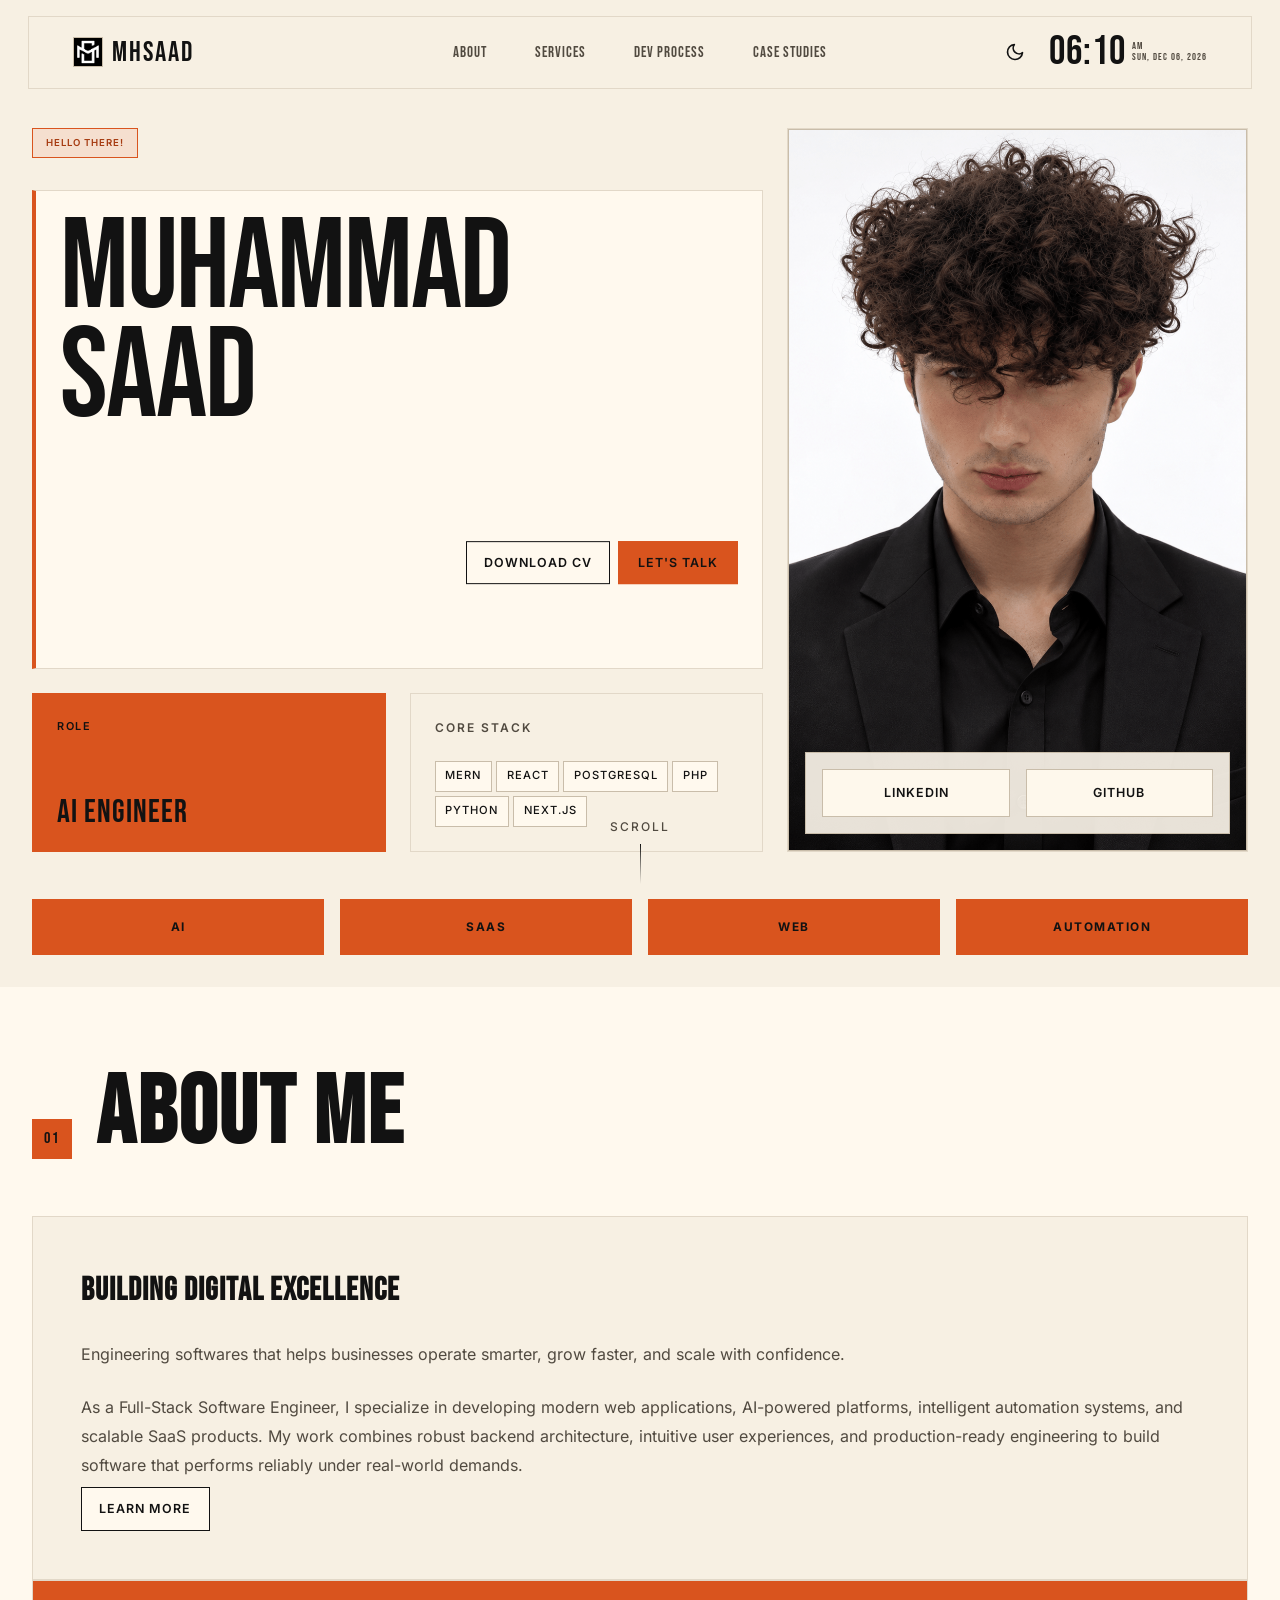
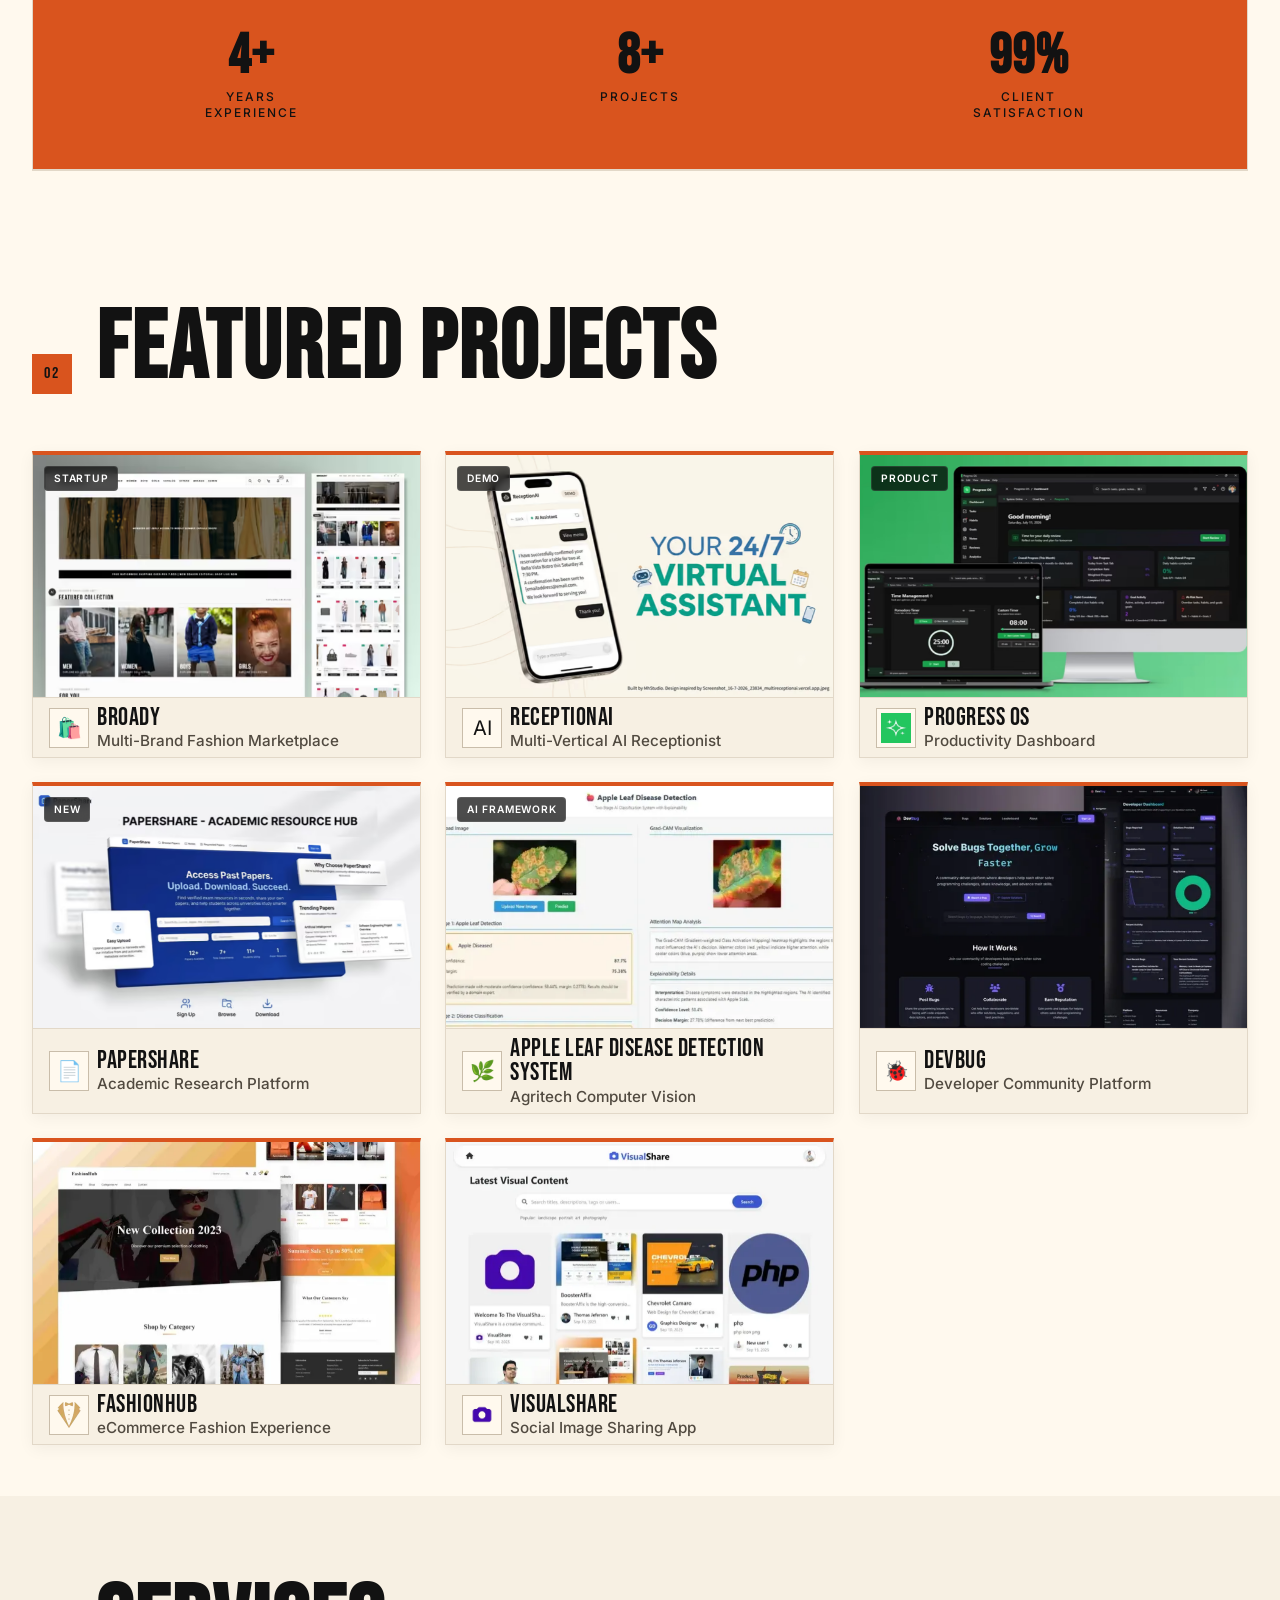
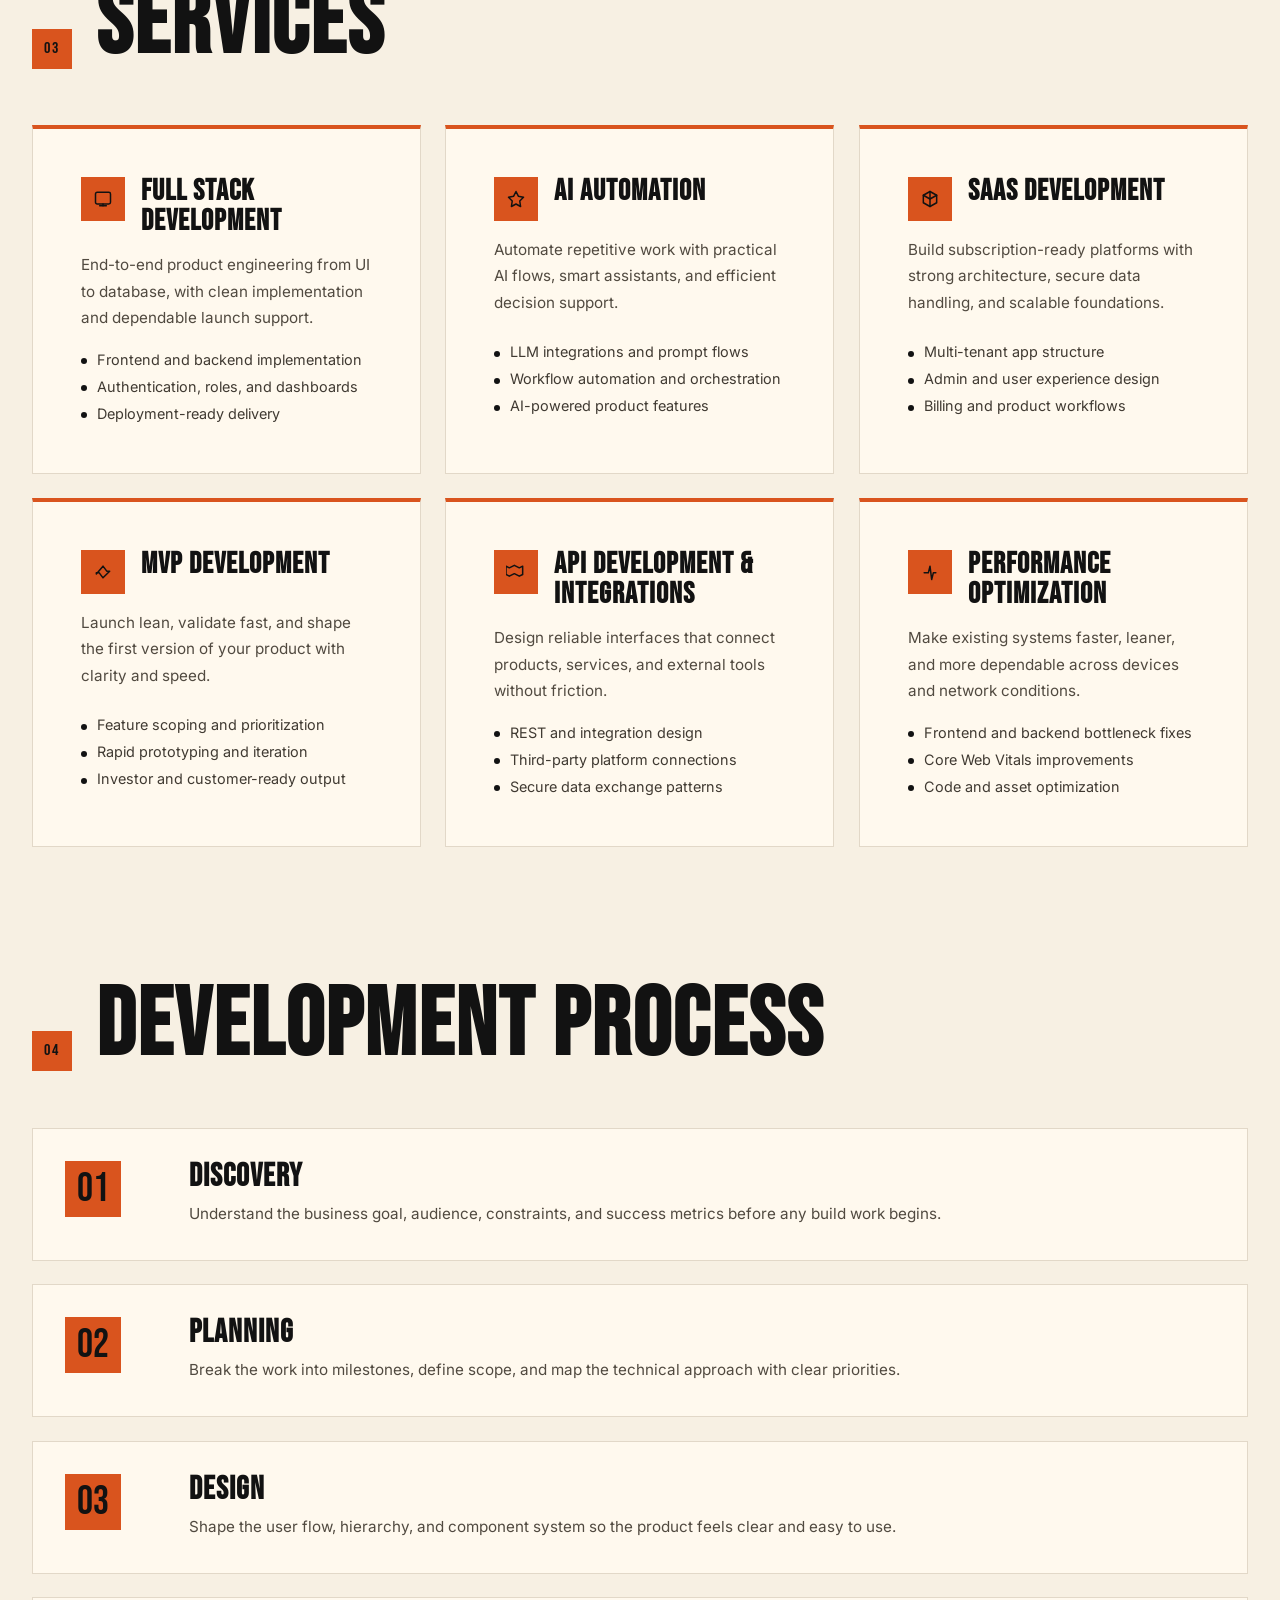
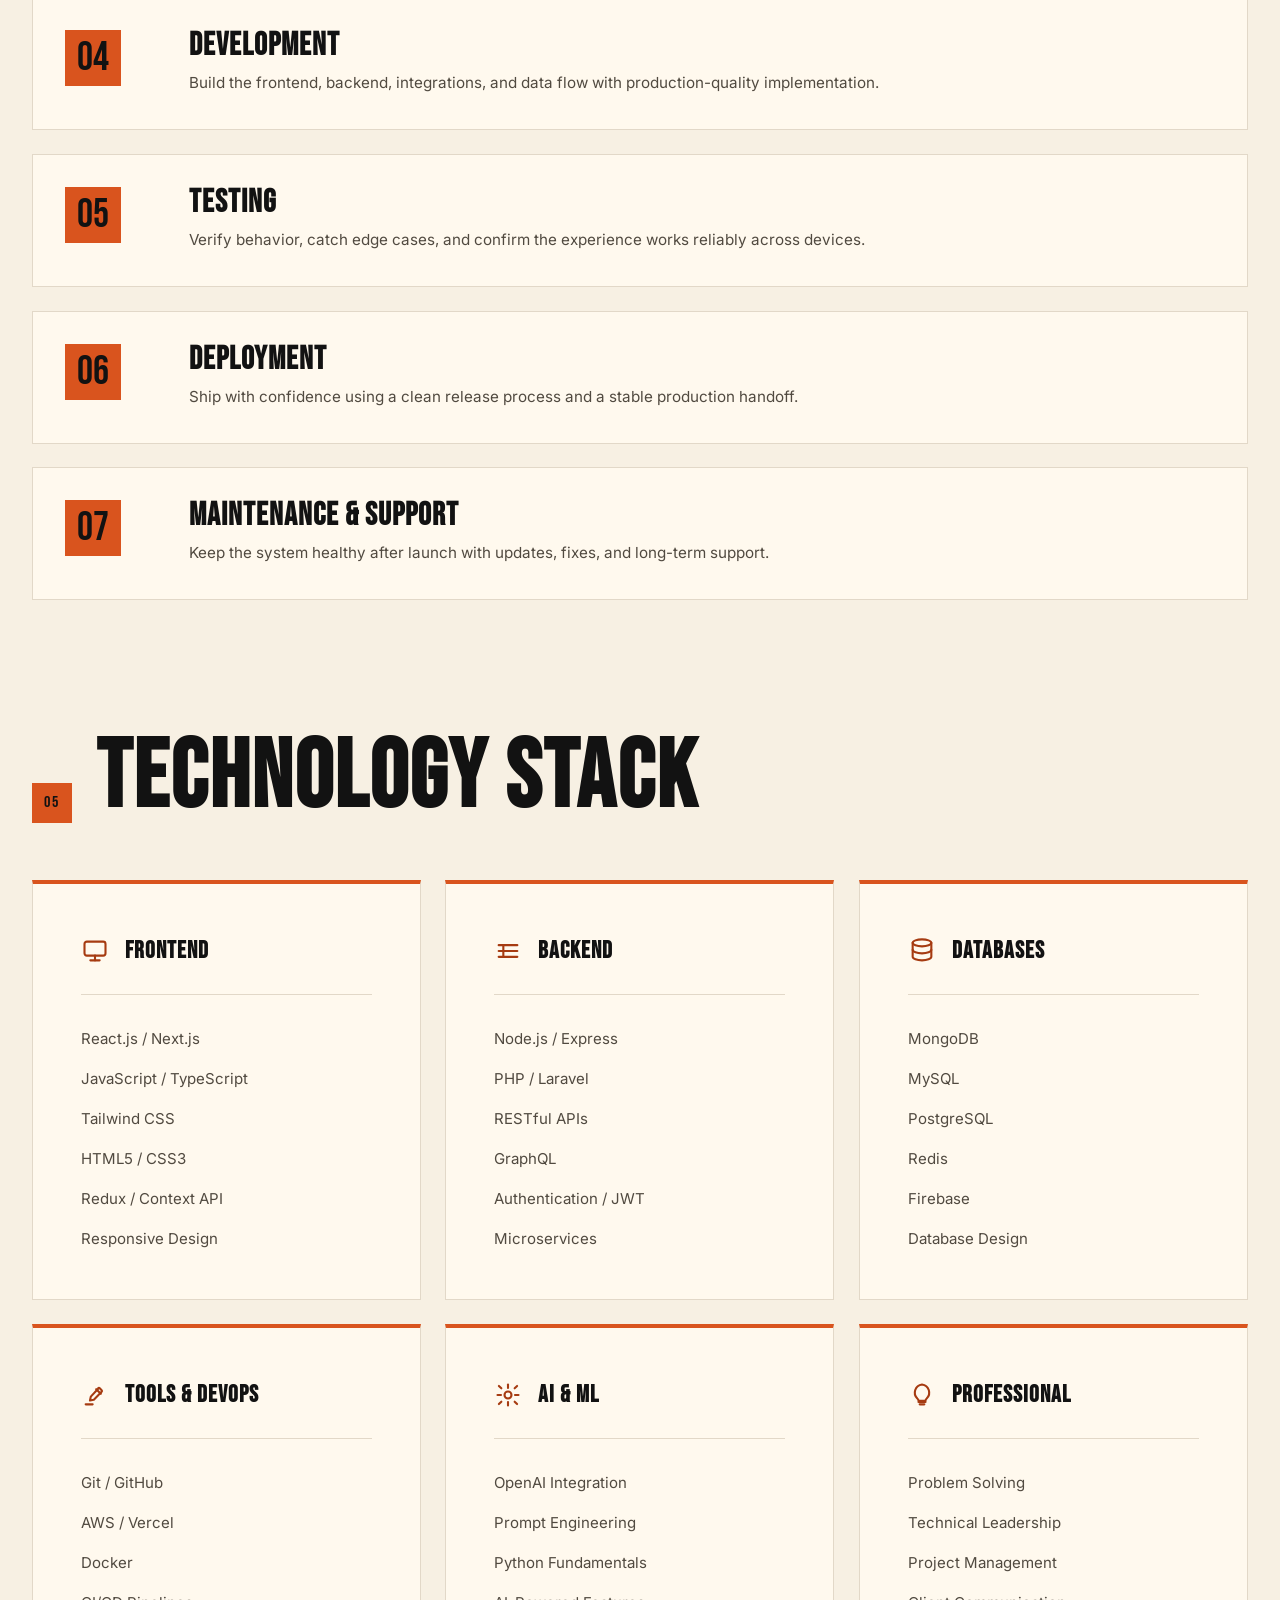
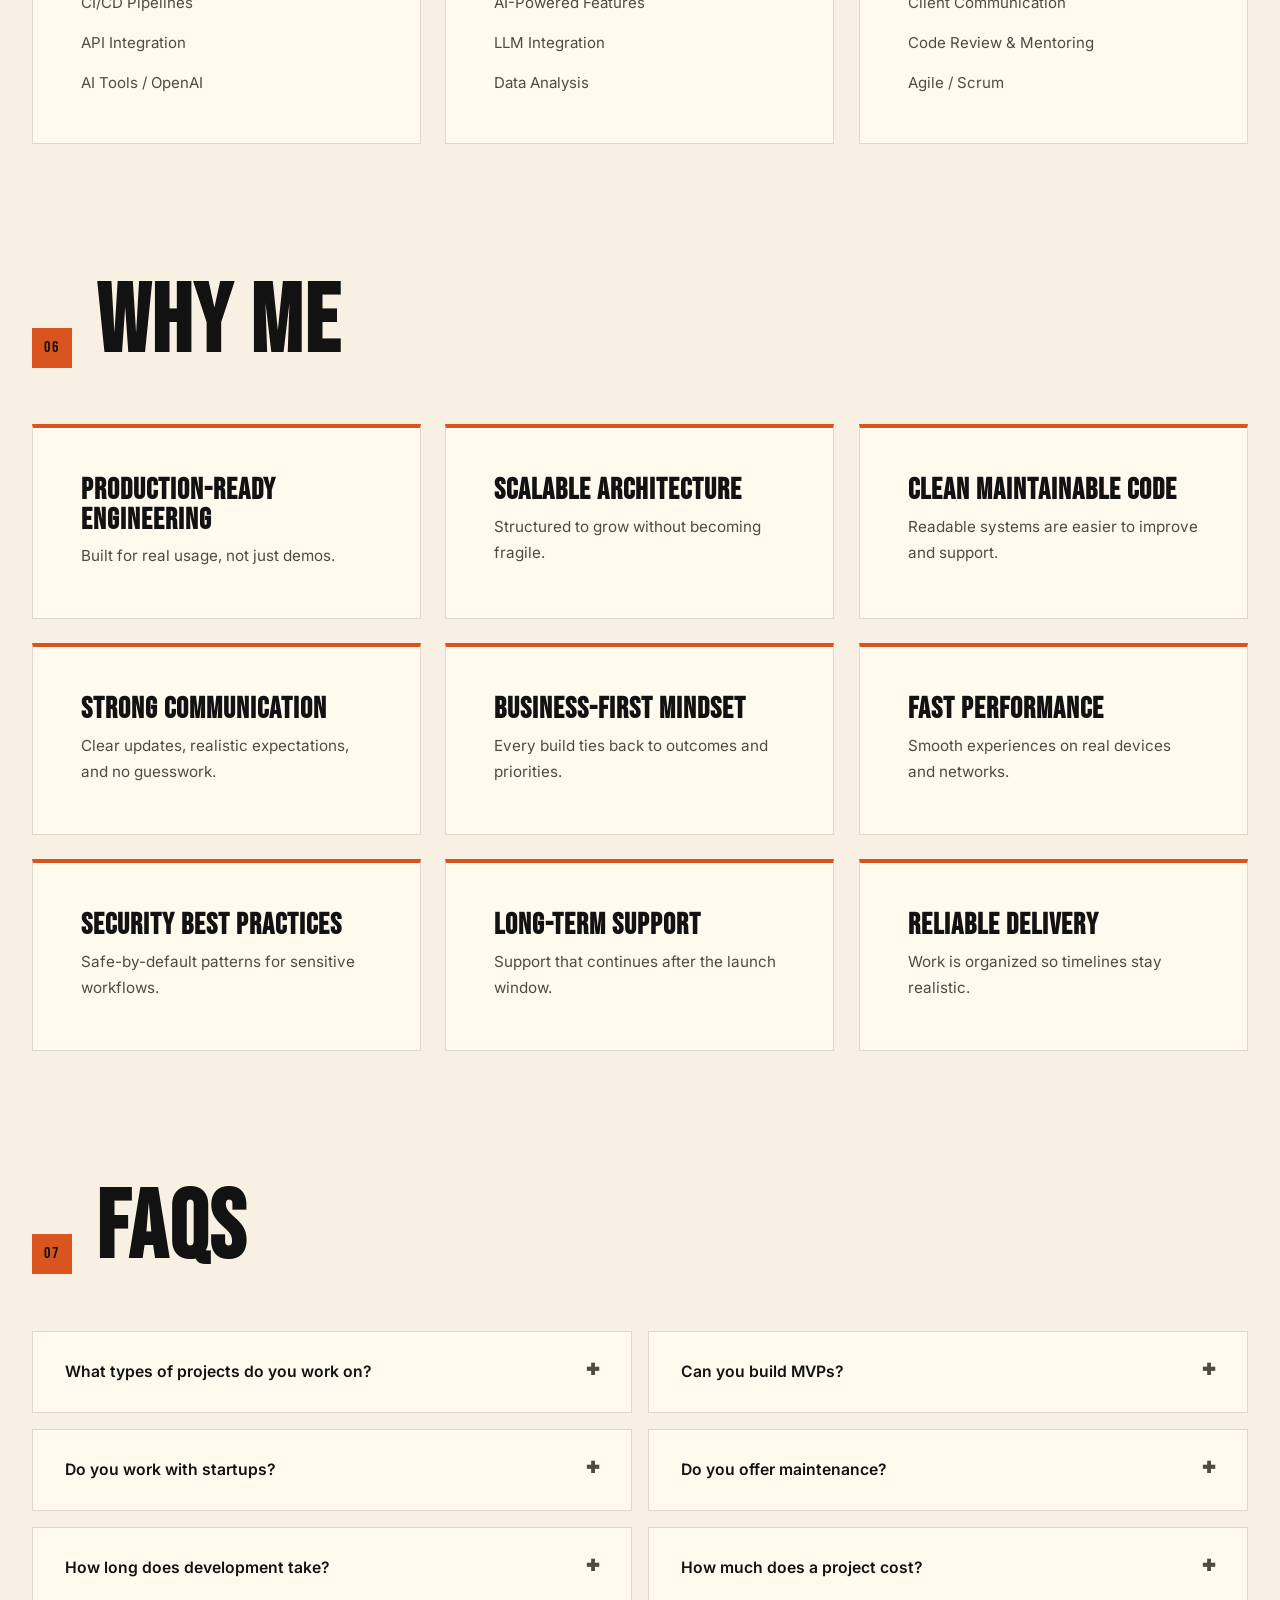
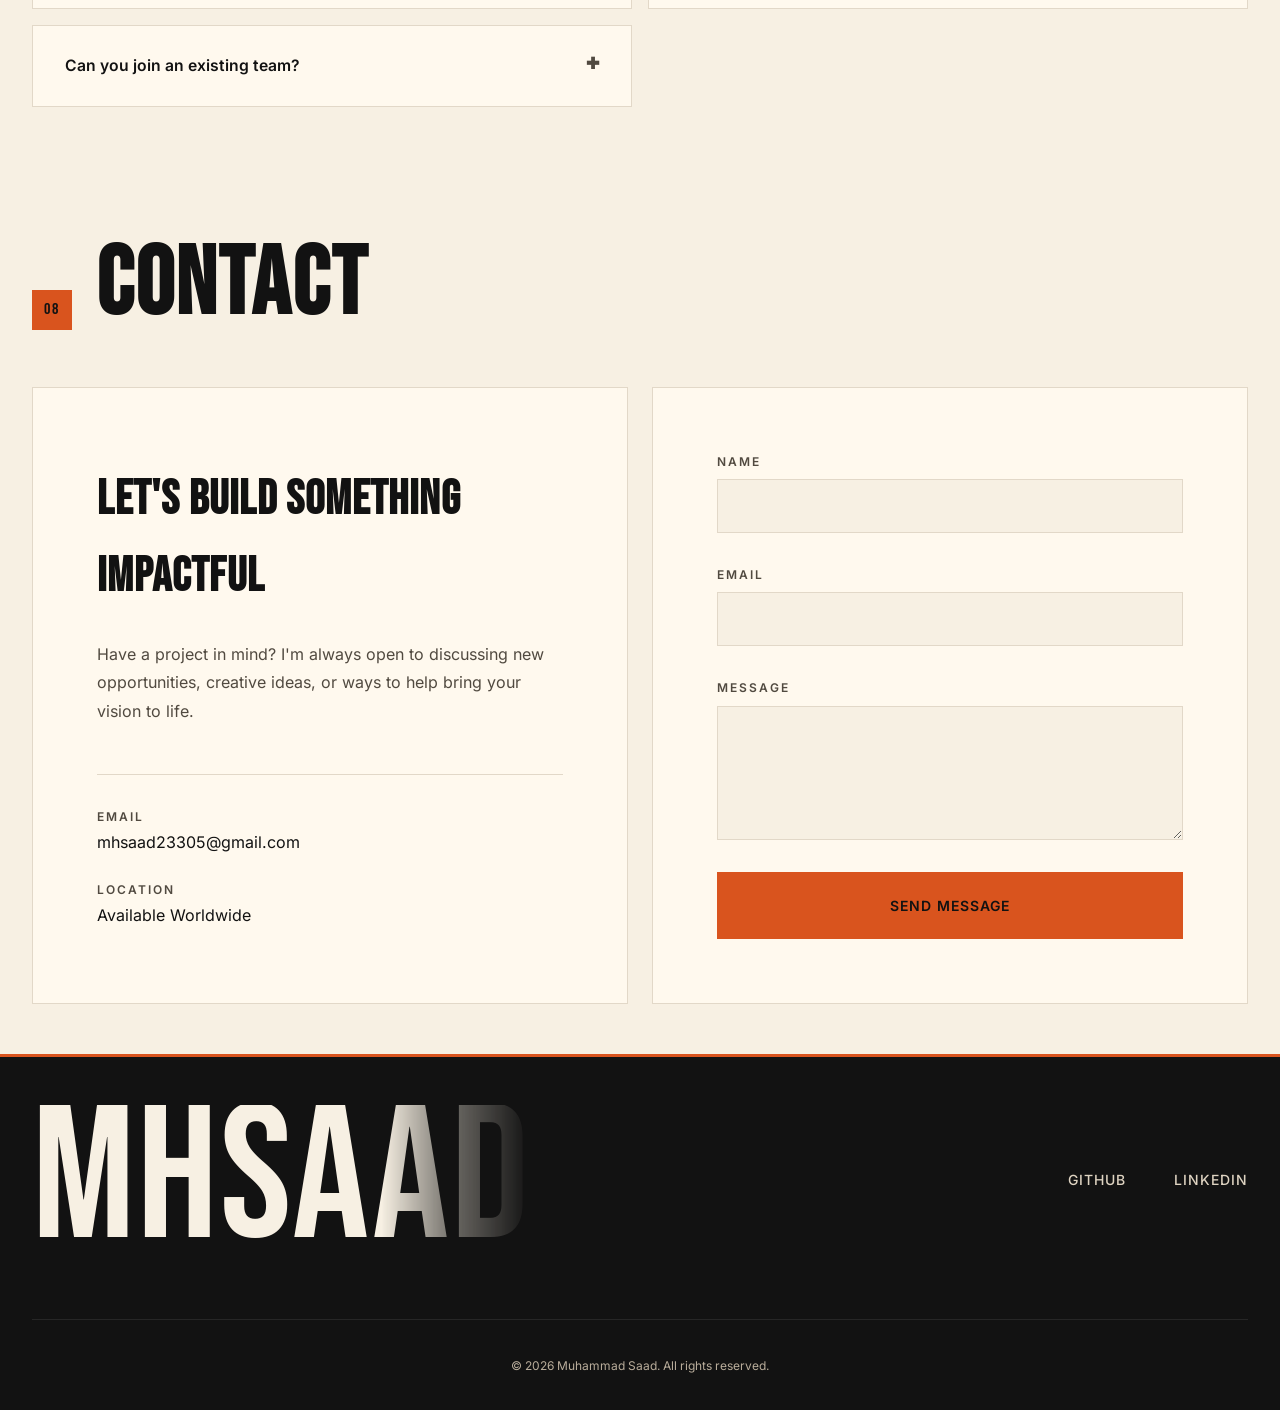
==== commit 9f31b00b: "Apply cream and burnt orange site theme" ====
--- a/index.html
+++ b/index.html
@@ -8,7 +8,7 @@
 <title>Muhammad Saad | Full-Stack Software Engineer</title>
 <!-- Google tag (gtag.js) -->
 <link rel="preload" href="fonts/JTUSjIg69CK48gW7PXoo9Wdhyzbi.woff2" as="font" type="font/woff2" crossorigin>
-<style>:root{--color-black:#000000;--color-white:#ffffff;--color-gray-100:#f5f5f5;--color-gray-200:#e5e5e5;--color-gray-300:#d4d4d4;--color-gray-400:#707070;--color-gray-500:#595959;--color-gray-600:#454545;--color-gray-700:#404040;--color-gray-800:#262626;--color-gray-900:#171717;--font-display:'Bebas Neue',sans-serif;--font-body:'Inter',sans-serif;--spacing-xs:0.25rem;--spacing-sm:0.5rem;--spacing-md:1rem;--spacing-lg:1.5rem;--spacing-xl:2rem;--spacing-2xl:3rem;--spacing-3xl:4rem;--spacing-4xl:6rem;--container-max:1400px;--card-gap:1.5rem;--color-nav-scrolled:rgba(245, 245, 245, 0.95);--color-overlay-bg:rgba(255, 255, 255, 0.9);--color-overlay-btn:rgba(255, 255, 255, 0.96);--color-submit-bg:#000000;--color-submit-text:#ffffff;--color-submit-hover-bg:#ffffff;--color-submit-hover-text:#000000;--color-skeleton-1:#efefef;--color-skeleton-2:#f7f7f7}*,::after,::before{margin:0;padding:0;box-sizing:border-box}html{scroll-behavior:smooth;font-size:16px}body{font-family:var(--font-body);font-weight:400;line-height:1.6;color:var(--color-black);background-color:var(--color-gray-100);-webkit-font-smoothing:antialiased;-moz-osx-font-smoothing:grayscale}.pipe-loader{position:fixed;inset:0;z-index:4000;display:flex;align-items:center;justify-content:center;background-color:rgba(245,245,245,.82)}.pipe-loader-bars{display:inline-flex;gap:8px;align-items:center}.pipe-loader-bars span{width:4px;height:28px;background-color:var(--color-black);animation:.9s ease-in-out infinite pipePulse}.pipe-loader-bars span:nth-child(2){animation-delay:80ms}.pipe-loader-bars span:nth-child(3){animation-delay:.16s}.pipe-loader-bars span:nth-child(4){animation-delay:.24s}.pipe-loader-bars span:nth-child(5){animation-delay:.32s}.pipe-loader-bars span:nth-child(6){animation-delay:.4s}body.app-loading .scroll-indicator,body.app-loading .scroll-top-btn{opacity:0;visibility:hidden}a{text-decoration:none;color:inherit}ul{list-style:none}img{max-width:100%;height:auto;display:block}button{font-family:inherit;border:none;background:0 0}input{font-family:inherit;border:none;outline:0}.container{width:100%;max-width:var(--container-max);margin:0 auto;padding:0 var(--spacing-xl)}.sr-only{position:absolute;width:1px;height:1px;padding:0;margin:-1px;overflow:hidden;clip:rect(0,0,0,0);white-space:nowrap;border:0}.navbar{position:fixed;top:clamp(.5rem,1.5vw,1rem);left:clamp(.75rem,2.4vw,1.75rem);right:clamp(.75rem,2.4vw,1.75rem);z-index:1000;background-color:var(--color-gray-100);border:1px solid var(--color-gray-200)}.nav-container{max-width:var(--container-max);margin:0 auto;padding:var(--spacing-md) clamp(1.25rem,4vw,2.75rem);display:grid;grid-template-columns:1fr auto 1fr;column-gap:var(--spacing-lg);align-items:center;width:100%}.nav-logo{display:inline-flex;align-items:center;gap:.55rem;font-family:var(--font-display);font-size:1.75rem;letter-spacing:2px;color:var(--color-black)}.brand-logo-image{width:30px;height:30px;display:block;object-fit:cover;border:1px solid var(--color-gray-300)}.brand-logo-text{display:inline-flex;align-items:center;height:30px;line-height:1;transform:translateY(1px)}.nav-menu{display:flex;gap:var(--spacing-2xl);justify-self:center}.nav-meta{justify-self:end;display:flex;align-items:center;gap:1.25rem}.theme-toggle-btn{background:0 0;border:none;color:var(--color-black);display:flex;align-items:center;justify-content:center;padding:.25rem}.nav-datetime{display:flex;align-items:center;line-height:1;min-width:8.4rem;--nav-time-size:clamp(1.9rem, 3.2vw, 2.6rem);--nav-time-line-height:0.95}.nav-time-wrap{display:flex;align-items:flex-start;gap:.36rem}.nav-time-meta{display:flex;flex-direction:column;align-items:flex-start;justify-content:center;height:calc(var(--nav-time-size) * var(--nav-time-line-height));gap:.02rem}.nav-time{font-family:var(--font-display);font-size:var(--nav-time-size);letter-spacing:1px;line-height:var(--nav-time-line-height);font-weight:400}.nav-ampm{width:auto;text-align:left;font-size:.62rem;line-height:1;font-weight:300;letter-spacing:1.3px;text-transform:uppercase;color:var(--color-gray-600);font-family:var(--font-display)}.nav-date{width:auto;text-align:left;font-size:.62rem;line-height:1;font-weight:300;letter-spacing:1px;text-transform:uppercase;color:var(--color-gray-600);font-family:var(--font-display)}.nav-link{font-family:var(--font-display);font-size:.95rem;font-weight:300;text-transform:uppercase;letter-spacing:1px;color:var(--color-gray-600);position:relative}.nav-link::after{content:'';position:absolute;bottom:-4px;left:0;width:0;height:1px;background-color:var(--color-black)}.nav-toggle{display:none;flex-direction:column;gap:6px;padding:var(--spacing-sm)}.nav-toggle span{width:24px;height:2px;background-color:var(--color-black);transform-origin:center}.hero{min-height:100vh;padding-top:80px;display:flex;flex-direction:column;background-color:var(--color-gray-100);position:relative}.hero-container{flex:1;display:grid;grid-template-columns:1.35fr 0.85fr;gap:var(--card-gap);max-width:var(--container-max);margin:0 auto;padding:var(--spacing-2xl) var(--spacing-xl);width:100%}.hero-card{background-color:var(--color-white);border:1px solid var(--color-gray-200);border-radius:0;padding:var(--spacing-lg)}.hero-badge{width:fit-content;padding:.4rem .8rem;font-size:.6rem;font-weight:600;text-transform:uppercase;letter-spacing:1px;color:var(--color-black);background-color:var(--color-white);border:1px solid var(--color-black);border-radius:0;display:inline-block;margin-bottom:var(--spacing-sm)}.hero-left{display:flex;flex-direction:column;gap:var(--card-gap)}.hero-name-card{flex:1;display:flex;flex-direction:column;align-items:flex-start;justify-content:flex-start;background-color:var(--color-white);border-color:var(--color-gray-200);min-height:200px;padding:var(--spacing-lg);position:relative}.name-display{display:flex;flex-direction:column;align-items:flex-start;max-width:100%}.hero-name-actions{display:flex;flex-wrap:wrap;gap:var(--spacing-sm);position:absolute;top:78%;right:var(--spacing-lg);transform:translateY(-50%);width:auto;justify-content:flex-end;padding-top:0;margin-top:0;z-index:2}.hero-cv-btn{display:inline-flex;align-items:center;justify-content:center;border:1px solid var(--color-black);padding:.68rem 1.08rem;font-family:var(--font-body);font-size:.78rem;font-weight:600;letter-spacing:1px;text-transform:uppercase;color:var(--color-black);background-color:var(--color-white)}.hero-talk-btn{min-width:120px}.name-line{font-family:var(--font-display);font-size:clamp(3.5rem,10vw,8rem);line-height:.85;letter-spacing:-2px;color:var(--color-black)}.hero-bottom-row{display:grid;grid-template-columns:1fr 1fr;gap:var(--card-gap)}.hero-titles-card{display:flex;flex-direction:column;justify-content:space-between;background-color:var(--color-white);border-color:var(--color-gray-200)}.titles-label{font-size:.68rem;font-weight:600;text-transform:uppercase;letter-spacing:1.6px;color:var(--color-gray-500)}.rotating-titles{display:flex;flex-direction:column;gap:0;margin-top:auto}.titles-wrapper{position:relative;height:2.5rem;overflow:hidden}.rotating-title{position:absolute;top:0;left:0;font-family:var(--font-display);font-size:clamp(1.5rem,2.5vw,2rem);letter-spacing:1px;color:var(--color-black);opacity:0;transform:translateY(20px)}.rotating-title.active{opacity:1;transform:translateY(0)}.hero-stack-card{display:flex;flex-direction:column;gap:var(--spacing-md);justify-content:flex-start;align-items:flex-start;background-color:var(--color-gray-100);border-color:var(--color-gray-200)}.stack-label{font-size:.75rem;font-weight:600;text-transform:uppercase;letter-spacing:2px;color:var(--color-gray-600)}.core-stack{display:flex;flex-wrap:wrap;gap:var(--spacing-xs)}.stack-tag{padding:.35rem .6rem;font-size:.7rem;font-weight:500;text-transform:uppercase;letter-spacing:1px;color:var(--color-black);background-color:var(--color-white);border:1px solid var(--color-gray-300)}.hero-right{display:flex}.hero-image-card{flex:1;display:flex;flex-direction:column;padding:0;overflow:hidden}.hero-image{flex:1;position:relative;background-color:var(--color-gray-100);border:1px solid var(--color-gray-300);overflow:hidden}.hero-avatar{width:100%;height:100%;min-height:420px;object-fit:cover;object-position:center top}.hero-social{display:grid;grid-template-columns:1fr 1fr;gap:var(--spacing-md);padding:var(--spacing-md)}.hero-social-overlay{position:absolute;left:var(--spacing-md);right:var(--spacing-md);bottom:var(--spacing-md);z-index:2;background-color:var(--color-overlay-bg);border:1px solid var(--color-gray-300)}.hero-social-link{padding:.8rem 1rem;font-size:.78rem;font-weight:600;text-transform:uppercase;letter-spacing:1px;text-align:center;color:var(--color-black);background-color:var(--color-overlay-btn);border:1px solid var(--color-gray-300)}.scroll-indicator{display:flex;flex-direction:column;align-items:center;gap:var(--spacing-sm);padding:0;position:absolute;left:50%;bottom:var(--spacing-md);transform:translateX(-50%);z-index:3}.scroll-indicator span{font-size:.75rem;font-weight:500;text-transform:uppercase;letter-spacing:2px;color:var(--color-gray-400)}.scroll-line{width:1px;height:40px;background:linear-gradient(to bottom,var(--color-black),transparent);animation:2s ease-in-out infinite scrollPulse}@keyframes scrollPulse{0%,100%{opacity:.3;transform:scaleY(.5)}50%{opacity:1;transform:scaleY(1)}}.expertise-stack{display:grid;grid-template-columns:repeat(2,minmax(0,1fr));gap:var(--spacing-sm)}.expertise-pill{display:inline-flex;align-items:center;justify-content:center;min-height:56px;padding:.75rem 1rem;font-size:.74rem;font-weight:700;letter-spacing:1.5px;text-transform:uppercase;color:var(--color-black);background-color:var(--color-gray-100);border:1px solid var(--color-gray-300);border-radius:0;will-change:transform}.hero-expertise-section{padding:0 0 var(--spacing-xl);background:var(--color-gray-100);margin-top:-1px}.hero-expertise-stack{grid-template-columns:repeat(4,minmax(0,1fr));gap:var(--spacing-md)}.faq-content{padding:0 var(--spacing-xl) var(--spacing-xl);font-size:.95rem;line-height:1.8;color:var(--color-gray-600)}.newsletter-banner{position:fixed;top:0;left:50%;width:min(720px,100vw);padding:0;transform:translate3d(-50%,-145%,0);opacity:0;visibility:hidden;z-index:1500}.newsletter-card{position:relative;padding:var(--spacing-xl);background:linear-gradient(180deg,rgba(255,255,255,.96),rgba(245,245,245,.98)),var(--color-white);border:1px solid var(--color-gray-200);box-shadow:0 24px 60px rgba(0,0,0,.14);overflow:hidden}.newsletter-card::before{content:'';position:absolute;inset:0 auto auto 0;width:100%;height:3px;background:linear-gradient(90deg,var(--color-black),var(--color-gray-500))}.newsletter-close{position:absolute;top:var(--spacing-md);right:var(--spacing-md);width:36px;height:36px;border:1px solid var(--color-gray-200);background-color:var(--color-white);color:var(--color-black);font-size:1.35rem;line-height:1}.newsletter-copy{display:flex;flex-direction:column;gap:var(--spacing-sm);padding-right:2.75rem;margin-bottom:var(--spacing-lg)}.newsletter-kicker{font-size:.7rem;font-weight:700;text-transform:uppercase;letter-spacing:2px;color:var(--color-gray-500)}.newsletter-title{font-family:var(--font-display);font-size:clamp(2rem,4vw,3rem);line-height:.95;letter-spacing:1px;text-transform:uppercase;color:var(--color-black)}.newsletter-text{font-size:.95rem;line-height:1.7;color:var(--color-gray-600);max-width:60ch}.newsletter-form{display:grid;grid-template-columns:minmax(0,1fr) auto;gap:var(--spacing-sm);align-items:start}.newsletter-input{width:100%;min-height:52px;padding:.85rem 1rem;font-size:.95rem;color:var(--color-black);background-color:var(--color-white);border:1px solid var(--color-gray-300)}.newsletter-submit{min-height:52px;padding:.85rem 1.25rem;font-size:.8rem;font-weight:700;text-transform:uppercase;letter-spacing:1px;color:var(--color-white);background-color:var(--color-black);border:1px solid var(--color-black)}.newsletter-status{grid-column:1/-1;min-height:1.1rem;font-size:.8rem;color:var(--color-gray-500)}.scroll-top-btn{position:fixed;right:var(--spacing-lg);bottom:var(--spacing-lg);width:42px;height:42px;display:inline-flex;align-items:center;justify-content:center;border:1px solid var(--color-gray-300);background-color:var(--color-white);color:var(--color-black);font-size:1.2rem;line-height:1;opacity:0;visibility:hidden;transform:translateY(8px);z-index:1200}.modal{position:fixed;top:0;left:0;right:0;bottom:0;z-index:2000;display:flex;align-items:stretch;justify-content:center;padding:var(--spacing-md) var(--spacing-xl);opacity:0;visibility:hidden;will-change:opacity,visibility;backdrop-filter:none}.modal-overlay{position:absolute;top:0;left:0;right:0;bottom:0;background-color:rgba(0,0,0,.9)}.modal-content{position:relative;width:100%;max-width:1100px;height:calc(100vh - (var(--spacing-md) * 2));overflow:hidden;background-color:var(--color-white);transform:translateY(10px);opacity:0;display:flex;flex-direction:column;will-change:transform,opacity;contain:layout paint}.hero-image{position:relative}.hero-image::before{content:'';position:absolute;inset:0;background:linear-gradient(90deg,transparent 0,rgba(255,255,255,.4) 50%,transparent 100%);transform:translateX(-100%);animation:1.5s infinite skeletonSweep;will-change:transform;opacity:1}.modal-close{position:absolute;top:var(--spacing-lg);right:var(--spacing-lg);width:48px;height:48px;display:flex;align-items:center;justify-content:center;font-size:2rem;color: var(--color-gray-600);background-color:var(--color-gray-100);z-index:1000}.modal-body{padding:var(--spacing-2xl) var(--spacing-2xl);height:100%;overflow-y:auto;display:flex;flex-direction:column}.modal-header{display:flex;gap:var(--spacing-lg);align-items:flex-start;margin-bottom:var(--spacing-lg)}.modal-icon-box{width:56px;min-width:56px;height:56px;display:flex;align-items:center;justify-content:center;background-color:var(--color-gray-100);border:1px solid var(--color-gray-200);font-size:2rem;flex-shrink:0}.modal-platform-icon{display:block}.modal-header-content{display:flex;flex-direction:column;gap:var(--spacing-xs);width:100%}.modal-title-row{display:flex;align-items:flex-start;justify-content:space-between;gap:var(--spacing-md)}.modal-title{font-family:var(--font-display);font-size:clamp(2rem,4vw,3rem);letter-spacing:1px;line-height:1.2}.modal-tagline{font-size:.9rem;color:var(--color-gray-600);margin:0;font-weight:500}.modal-carousel-section{display:flex;align-items:center;gap:var(--spacing-lg);margin-bottom:var(--spacing-lg)}.modal-carousel{flex:1;border:1px solid var(--color-gray-200);background-color:var(--color-gray-100)}.carousel-container{position:relative;width:100%;aspect-ratio:16/5.5;min-height:120px;max-height:190px;overflow:hidden;background-color:var(--color-gray-200)}.carousel-slides{display:flex;height:100%}.carousel-nav{width:40px;height:40px;min-width:40px;min-height:40px;display:flex;align-items:center;justify-content:center;background-color:var(--color-black);color:var(--color-white);border:none;font-size:1.1rem;font-weight:600;flex-shrink:0}.carousel-prev{order:-1}.carousel-next{order:1}.modal-main-view{display:flex;flex-direction:column;min-height:100%}.modal-description-container{margin-bottom:var(--spacing-lg);flex-grow:1}.modal-description-wrapper{position:relative;display:inline-block;width:100%}.modal-description{font-size:.95rem;line-height:1.6;color:var(--color-gray-600);display:-webkit-box;-webkit-line-clamp:2;-webkit-box-orient:vertical;overflow:hidden;margin-bottom:0}.learn-more-btn{position:absolute;bottom:0;right:0;font-size:.95rem;font-weight:600;font-family:inherit;line-height:1.6;text-transform:none;letter-spacing:normal;color:var(--color-black);background:var(--color-white);border:none;padding:0 0 0 8px;box-shadow:-20px 0 15px var(--color-white)}@media (max-width:768px){.modal-description{-webkit-line-clamp:unset;display:block;margin-bottom:var(--spacing-md)}.learn-more-btn{position:relative;bottom:auto;right:auto;background:0 0;padding:0;border-bottom:1px solid var(--color-black);padding-bottom:2px}}.modal-details-view{display:flex;flex-direction:column;height:100%}.modal-details-header{position:sticky;top:-24px;background-color:var(--color-white);padding:var(--spacing-md) 0;margin-bottom:var(--spacing-lg);z-index:100;border-bottom:1px solid var(--color-gray-200)}.modal-back-btn{font-size:.85rem;font-weight:600;text-transform:uppercase;letter-spacing:1px;color:var(--color-black);background:0 0;border:none;display:flex;align-items:center;gap:var(--spacing-sm)}.modal-section{margin-bottom:var(--spacing-lg)}.modal-section-title{font-size:.75rem;font-weight:600;text-transform:uppercase;letter-spacing:2px;color: var(--color-gray-600);margin-bottom:var(--spacing-md)}.modal-tech{display:flex;flex-wrap:wrap;gap:var(--spacing-sm)}.modal-actions{padding-top:var(--spacing-sm);padding-bottom:0;border-top:none;display:flex;gap:var(--spacing-md);flex-wrap:wrap;margin-top:var(--spacing-xs)}.modal-link{display:inline-flex;align-items:center;font-size:.875rem;font-weight:600;text-transform:uppercase;letter-spacing:1px;padding:.6rem 1.2rem;border:1px solid var(--color-black);color:var(--color-black);background-color:transparent}.image-lightbox{position:fixed;inset:0;z-index:3000;display:none;align-items:center;justify-content:center;padding:var(--spacing-xl);background-color:rgba(0,0,0,.95)}.lightbox-image{max-width:min(92vw,1400px);max-height:88vh;width:auto;height:auto;object-fit:contain;transform-origin:0 0;touch-action:none}.lightbox-nav{position:absolute;top:50%;transform:translateY(-50%);width:50px;height:50px;background-color:rgba(255,255,255,.1);color:var(--color-white);border:1px solid rgba(255,255,255,.2);font-size:1.5rem;display:flex;align-items:center;justify-content:center;z-index:3010}.lightbox-prev{left:var(--spacing-lg)}.lightbox-next{right:var(--spacing-lg)}.lightbox-close{position:absolute;top:var(--spacing-lg);right:var(--spacing-lg);width:44px;height:44px;border:1px solid var(--color-gray-300);background-color:var(--color-white);color:var(--color-black);font-size:1.8rem;line-height:1}.modal-live{background-color:var(--color-black);color:var(--color-white)}.modal-github{background-color:transparent}@media (max-width:1200px){.hero-container{grid-template-columns:1.2fr 0.8fr}}@media (max-width:992px){.hero-container{grid-template-columns:1fr}.hero-left{order:2}.hero-right{order:1}.hero-name-card{min-height:200px}.hero-name-actions{right:var(--spacing-md);top:54%}.modal-content{max-width:92vw}.hero-avatar{min-height:320px}.carousel-container{aspect-ratio:16/6}.hero-expertise-stack{grid-template-columns:repeat(2,minmax(0,1fr))}.expertise-stack{grid-template-columns:repeat(2,minmax(0,1fr))}}@media (max-width:768px){:root{--spacing-xl:1.5rem;--spacing-2xl:2rem;--spacing-3xl:3rem;--spacing-4xl:4rem}.nav-menu{position:fixed;top:0;right:0;width:100%;height:100vh;flex-direction:column;align-items:center;justify-content:center;gap:var(--spacing-2xl);background-color:var(--color-white);transform:translateX(100%)}.nav-toggle{display:flex;z-index:100}.nav-link{font-size:1.5rem}.nav-container{grid-template-columns:1fr auto auto;gap:var(--spacing-md)}.nav-meta{display:flex;justify-content:flex-end}.nav-datetime{display:none}.hero-bottom-row{grid-template-columns:1fr}.hero-name-actions{position:static;transform:none;width:100%;justify-content:flex-start;margin-top:var(--spacing-md)}.name-line{font-size:clamp(4.2rem,16vw,5.4rem)}.hero-expertise-stack{grid-template-columns:repeat(2,minmax(0,1fr));gap:var(--spacing-sm)}.expertise-stack{grid-template-columns:repeat(2,minmax(0,1fr));gap:var(--spacing-xs)}.modal-header{flex-direction:column;align-items:stretch;gap:var(--spacing-md)}.modal-title-row{flex-direction:column;align-items:flex-start}.modal-carousel-section{display:grid;grid-template-columns:1fr 1fr;align-items:center;column-gap:var(--spacing-md);row-gap:var(--spacing-sm)}.modal-carousel{grid-column:1/-1;grid-row:1}.carousel-prev{grid-column:1;grid-row:2;justify-self:start;order:0}.carousel-next{grid-column:2;grid-row:2;justify-self:end;order:0}.carousel-container{aspect-ratio:16/7}.modal-content{max-width:95vw}.newsletter-card{padding:var(--spacing-lg)}.nav-menu{position:fixed;top:calc(clamp(.5rem,1.5vw,1rem) + 4.8rem);left:clamp(.75rem,2.4vw,1.75rem);right:clamp(.75rem,2.4vw,1.75rem);width:auto;max-height:calc(100vh - 7.5rem);flex-direction:column;align-items:stretch;justify-content:flex-start;gap:var(--spacing-md);padding:var(--spacing-xl);background:linear-gradient(180deg,rgba(255,255,255,.98),rgba(245,245,245,.97)),var(--color-white);border:1px solid var(--color-gray-200);box-shadow:0 28px 60px rgba(0,0,0,.12);border-radius:24px;transform:translate3d(0,-12px,0) scale(.985);opacity:0;visibility:hidden;overflow-y:auto;transform-origin:top center}.nav-menu li{opacity:0;transform:translateY(10px)}.nav-link{font-size:1.15rem;font-weight:700;letter-spacing:1.2px;width:100%;padding:.15rem 0}.newsletter-banner{left:0;width:100vw;padding:0}.newsletter-card{padding:var(--spacing-lg);border-radius:0 0 20px 20px}.newsletter-copy{padding-right:0}.newsletter-form{grid-template-columns:1fr}.newsletter-submit{width:100%}.newsletter-title{font-size:clamp(1.6rem,7vw,2.1rem)}.modal-body{scroll-padding-bottom:calc(var(--spacing-xl) + env(safe-area-inset-bottom))}.modal-description{-webkit-line-clamp:4;display:-webkit-box;-webkit-box-orient:vertical;overflow:hidden}.modal-description-wrapper{display:flex;flex-direction:column;gap:var(--spacing-sm)}.learn-more-btn{position:static;align-self:flex-end;padding:0;margin-top:calc(var(--spacing-xs) * -1)}.modal-actions{position:sticky;bottom:0;z-index:20;margin-top:var(--spacing-md);padding:var(--spacing-md) 0 calc(var(--spacing-sm) + env(safe-area-inset-bottom));background:linear-gradient(180deg,rgba(255,255,255,0),var(--color-white) 28%);backdrop-filter:blur(6px)}.modal-link{flex:1 1 0;justify-content:center}}@media (max-width:480px){.container{padding:0 var(--spacing-md)}.hero-card{padding:var(--spacing-md)}.hero-badge{padding:var(--spacing-xs) var(--spacing-sm);font-size:.6rem}.name-line{font-size:3.75rem}.modal-body{padding:var(--spacing-lg)}.modal-header{margin-bottom:var(--spacing-lg)}.modal-carousel-section{row-gap:var(--spacing-xs)}.carousel-next,.carousel-prev{width:32px;height:32px;min-width:32px;min-height:32px;font-size:.95rem}.hero-avatar{min-height:240px}.hero-social{grid-template-columns:repeat(2,minmax(0,1fr));gap:var(--spacing-sm)}.hero-social-overlay{left:var(--spacing-sm);right:var(--spacing-sm);bottom:var(--spacing-sm)}.carousel-nav{width:35px;height:35px;font-size:1rem}.modal-carousel-section{grid-template-columns:1fr 1fr}.modal-body{padding:var(--spacing-md)}.lightbox-close{top:var(--spacing-md);right:var(--spacing-md)}}@keyframes skeletonSweep{to{transform:translateX(100%)}}@keyframes pipePulse{0%,100%{transform:scaleY(.45);opacity:.35}50%{transform:scaleY(1);opacity:1}}::-webkit-scrollbar{width:8px}::-webkit-scrollbar-track{background:var(--color-gray-100)}::-webkit-scrollbar-thumb{background:var(--color-gray-400)}::-webkit-scrollbar-thumb:hover{background:var(--color-gray-600)}@media (prefers-reduced-motion:reduce){*,::after,::before{animation-duration:0s!important;animation-iteration-count:1!important}body{opacity:1}.hero-card{opacity:1;transform:none}}@media (prefers-contrast:high){:root{--color-gray-200:#c0c0c0;--color-gray-400:#808080;--color-gray-500:#606060;--color-gray-600:#404040}}
+<style>:root{--color-black:var(--color-ink);--color-white:#FFF9EE;--color-gray-100:var(--color-cream);--color-gray-200:#E2D8C8;--color-gray-300:#C9BDAA;--color-gray-400:#756A5B;--color-gray-500:#655B4E;--color-gray-600:#514A40;--color-gray-700:#403A32;--color-gray-800:#2A2621;--color-gray-900:#1B1916;--font-display:'Bebas Neue',sans-serif;--font-body:'Inter',sans-serif;--spacing-xs:0.25rem;--spacing-sm:0.5rem;--spacing-md:1rem;--spacing-lg:1.5rem;--spacing-xl:2rem;--spacing-2xl:3rem;--spacing-3xl:4rem;--spacing-4xl:6rem;--container-max:1400px;--card-gap:1.5rem;--color-nav-scrolled:rgba(247, 240, 227, 0.95);--color-overlay-bg:rgba(255, 249, 238, 0.9);--color-overlay-btn:rgba(255, 249, 238, 0.96);--color-submit-bg:var(--color-accent);--color-submit-text:var(--color-ink);--color-submit-hover-bg:var(--color-accent-hover);--color-submit-hover-text:var(--color-ink);--color-skeleton-1:#E9E0D2;--color-skeleton-2:#FFF9EE;--color-cream:#F7F0E3;--color-ink:#121212;--color-accent:#D9541E;--color-accent-text:#A63B11;--color-accent-hover:#E96630;--color-accent-soft:#F5DFCF;}*,::after,::before{margin:0;padding:0;box-sizing:border-box}html{scroll-behavior:smooth;font-size:16px}body{font-family:var(--font-body);font-weight:400;line-height:1.6;color:var(--color-black);background-color:var(--color-gray-100);-webkit-font-smoothing:antialiased;-moz-osx-font-smoothing:grayscale}.pipe-loader{position:fixed;inset:0;z-index:4000;display:flex;align-items:center;justify-content:center;background-color:var(--color-nav-scrolled)}.pipe-loader-bars{display:inline-flex;gap:8px;align-items:center}.pipe-loader-bars span{width:4px;height:28px;background-color:var(--color-black);animation:.9s ease-in-out infinite pipePulse}.pipe-loader-bars span:nth-child(2){animation-delay:80ms}.pipe-loader-bars span:nth-child(3){animation-delay:.16s}.pipe-loader-bars span:nth-child(4){animation-delay:.24s}.pipe-loader-bars span:nth-child(5){animation-delay:.32s}.pipe-loader-bars span:nth-child(6){animation-delay:.4s}body.app-loading .scroll-indicator,body.app-loading .scroll-top-btn{opacity:0;visibility:hidden}a{text-decoration:none;color:inherit}ul{list-style:none}img{max-width:100%;height:auto;display:block}button{font-family:inherit;border:none;background:0 0}input{font-family:inherit;border:none;outline:0}.container{width:100%;max-width:var(--container-max);margin:0 auto;padding:0 var(--spacing-xl)}.sr-only{position:absolute;width:1px;height:1px;padding:0;margin:-1px;overflow:hidden;clip:rect(0,0,0,0);white-space:nowrap;border:0}.navbar{position:fixed;top:clamp(.5rem,1.5vw,1rem);left:clamp(.75rem,2.4vw,1.75rem);right:clamp(.75rem,2.4vw,1.75rem);z-index:1000;background-color:var(--color-gray-100);border:1px solid var(--color-gray-200)}.nav-container{max-width:var(--container-max);margin:0 auto;padding:var(--spacing-md) clamp(1.25rem,4vw,2.75rem);display:grid;grid-template-columns:1fr auto 1fr;column-gap:var(--spacing-lg);align-items:center;width:100%}.nav-logo{display:inline-flex;align-items:center;gap:.55rem;font-family:var(--font-display);font-size:1.75rem;letter-spacing:2px;color:var(--color-black)}.brand-logo-image{width:30px;height:30px;display:block;object-fit:cover;border:1px solid var(--color-gray-300)}.brand-logo-text{display:inline-flex;align-items:center;height:30px;line-height:1;transform:translateY(1px)}.nav-menu{display:flex;gap:var(--spacing-2xl);justify-self:center}.nav-meta{justify-self:end;display:flex;align-items:center;gap:1.25rem}.theme-toggle-btn{background:0 0;border:none;color:var(--color-black);display:flex;align-items:center;justify-content:center;padding:.25rem}.nav-datetime{display:flex;align-items:center;line-height:1;min-width:8.4rem;--nav-time-size:clamp(1.9rem, 3.2vw, 2.6rem);--nav-time-line-height:0.95}.nav-time-wrap{display:flex;align-items:flex-start;gap:.36rem}.nav-time-meta{display:flex;flex-direction:column;align-items:flex-start;justify-content:center;height:calc(var(--nav-time-size) * var(--nav-time-line-height));gap:.02rem}.nav-time{font-family:var(--font-display);font-size:var(--nav-time-size);letter-spacing:1px;line-height:var(--nav-time-line-height);font-weight:400}.nav-ampm{width:auto;text-align:left;font-size:.62rem;line-height:1;font-weight:300;letter-spacing:1.3px;text-transform:uppercase;color:var(--color-gray-600);font-family:var(--font-display)}.nav-date{width:auto;text-align:left;font-size:.62rem;line-height:1;font-weight:300;letter-spacing:1px;text-transform:uppercase;color:var(--color-gray-600);font-family:var(--font-display)}.nav-link{font-family:var(--font-display);font-size:.95rem;font-weight:300;text-transform:uppercase;letter-spacing:1px;color:var(--color-gray-600);position:relative}.nav-link::after{content:'';position:absolute;bottom:-4px;left:0;width:0;height:1px;background-color:var(--color-black)}.nav-toggle{display:none;flex-direction:column;gap:6px;padding:var(--spacing-sm)}.nav-toggle span{width:24px;height:2px;background-color:var(--color-black);transform-origin:center}.hero{min-height:100vh;padding-top:80px;display:flex;flex-direction:column;background-color:var(--color-gray-100);position:relative}.hero-container{flex:1;display:grid;grid-template-columns:1.35fr 0.85fr;gap:var(--card-gap);max-width:var(--container-max);margin:0 auto;padding:var(--spacing-2xl) var(--spacing-xl);width:100%}.hero-card{background-color:var(--color-white);border:1px solid var(--color-gray-200);border-radius:0;padding:var(--spacing-lg)}.hero-badge{width:fit-content;padding:.4rem .8rem;font-size:.6rem;font-weight:600;text-transform:uppercase;letter-spacing:1px;color:var(--color-black);background-color:var(--color-white);border:1px solid var(--color-black);border-radius:0;display:inline-block;margin-bottom:var(--spacing-sm)}.hero-left{display:flex;flex-direction:column;gap:var(--card-gap)}.hero-name-card{flex:1;display:flex;flex-direction:column;align-items:flex-start;justify-content:flex-start;background-color:var(--color-white);border-color:var(--color-gray-200);min-height:200px;padding:var(--spacing-lg);position:relative}.name-display{display:flex;flex-direction:column;align-items:flex-start;max-width:100%}.hero-name-actions{display:flex;flex-wrap:wrap;gap:var(--spacing-sm);position:absolute;top:78%;right:var(--spacing-lg);transform:translateY(-50%);width:auto;justify-content:flex-end;padding-top:0;margin-top:0;z-index:2}.hero-cv-btn{display:inline-flex;align-items:center;justify-content:center;border:1px solid var(--color-black);padding:.68rem 1.08rem;font-family:var(--font-body);font-size:.78rem;font-weight:600;letter-spacing:1px;text-transform:uppercase;color:var(--color-black);background-color:var(--color-white)}.hero-talk-btn{min-width:120px}.name-line{font-family:var(--font-display);font-size:clamp(3.5rem,10vw,8rem);line-height:.85;letter-spacing:-2px;color:var(--color-black)}.hero-bottom-row{display:grid;grid-template-columns:1fr 1fr;gap:var(--card-gap)}.hero-titles-card{display:flex;flex-direction:column;justify-content:space-between;background-color:var(--color-white);border-color:var(--color-gray-200)}.titles-label{font-size:.68rem;font-weight:600;text-transform:uppercase;letter-spacing:1.6px;color:var(--color-gray-500)}.rotating-titles{display:flex;flex-direction:column;gap:0;margin-top:auto}.titles-wrapper{position:relative;height:2.5rem;overflow:hidden}.rotating-title{position:absolute;top:0;left:0;font-family:var(--font-display);font-size:clamp(1.5rem,2.5vw,2rem);letter-spacing:1px;color:var(--color-black);opacity:0;transform:translateY(20px)}.rotating-title.active{opacity:1;transform:translateY(0)}.hero-stack-card{display:flex;flex-direction:column;gap:var(--spacing-md);justify-content:flex-start;align-items:flex-start;background-color:var(--color-gray-100);border-color:var(--color-gray-200)}.stack-label{font-size:.75rem;font-weight:600;text-transform:uppercase;letter-spacing:2px;color:var(--color-gray-600)}.core-stack{display:flex;flex-wrap:wrap;gap:var(--spacing-xs)}.stack-tag{padding:.35rem .6rem;font-size:.7rem;font-weight:500;text-transform:uppercase;letter-spacing:1px;color:var(--color-black);background-color:var(--color-white);border:1px solid var(--color-gray-300)}.hero-right{display:flex}.hero-image-card{flex:1;display:flex;flex-direction:column;padding:0;overflow:hidden}.hero-image{flex:1;position:relative;background-color:var(--color-gray-100);border:1px solid var(--color-gray-300);overflow:hidden}.hero-avatar{width:100%;height:100%;min-height:420px;object-fit:cover;object-position:center top}.hero-social{display:grid;grid-template-columns:1fr 1fr;gap:var(--spacing-md);padding:var(--spacing-md)}.hero-social-overlay{position:absolute;left:var(--spacing-md);right:var(--spacing-md);bottom:var(--spacing-md);z-index:2;background-color:var(--color-overlay-bg);border:1px solid var(--color-gray-300)}.hero-social-link{padding:.8rem 1rem;font-size:.78rem;font-weight:600;text-transform:uppercase;letter-spacing:1px;text-align:center;color:var(--color-black);background-color:var(--color-overlay-btn);border:1px solid var(--color-gray-300)}.scroll-indicator{display:flex;flex-direction:column;align-items:center;gap:var(--spacing-sm);padding:0;position:absolute;left:50%;bottom:var(--spacing-md);transform:translateX(-50%);z-index:3}.scroll-indicator span{font-size:.75rem;font-weight:500;text-transform:uppercase;letter-spacing:2px;color:var(--color-gray-400)}.scroll-line{width:1px;height:40px;background:linear-gradient(to bottom,var(--color-black),transparent);animation:2s ease-in-out infinite scrollPulse}@keyframes scrollPulse{0%,100%{opacity:.3;transform:scaleY(.5)}50%{opacity:1;transform:scaleY(1)}}.expertise-stack{display:grid;grid-template-columns:repeat(2,minmax(0,1fr));gap:var(--spacing-sm)}.expertise-pill{display:inline-flex;align-items:center;justify-content:center;min-height:56px;padding:.75rem 1rem;font-size:.74rem;font-weight:700;letter-spacing:1.5px;text-transform:uppercase;color:var(--color-black);background-color:var(--color-gray-100);border:1px solid var(--color-gray-300);border-radius:0;will-change:transform}.hero-expertise-section{padding:0 0 var(--spacing-xl);background:var(--color-gray-100);margin-top:-1px}.hero-expertise-stack{grid-template-columns:repeat(4,minmax(0,1fr));gap:var(--spacing-md)}.faq-content{padding:0 var(--spacing-xl) var(--spacing-xl);font-size:.95rem;line-height:1.8;color:var(--color-gray-600)}.newsletter-banner{position:fixed;top:0;left:50%;width:min(720px,100vw);padding:0;transform:translate3d(-50%,-145%,0);opacity:0;visibility:hidden;z-index:1500}.newsletter-card{position:relative;padding:var(--spacing-xl);background:linear-gradient(180deg,var(--color-white),var(--color-gray-100)),var(--color-white);border:1px solid var(--color-gray-200);box-shadow:0 24px 60px rgba(0,0,0,.14);overflow:hidden}.newsletter-card::before{content:'';position:absolute;inset:0 auto auto 0;width:100%;height:3px;background:linear-gradient(90deg,var(--color-black),var(--color-gray-500))}.newsletter-close{position:absolute;top:var(--spacing-md);right:var(--spacing-md);width:36px;height:36px;border:1px solid var(--color-gray-200);background-color:var(--color-white);color:var(--color-black);font-size:1.35rem;line-height:1}.newsletter-copy{display:flex;flex-direction:column;gap:var(--spacing-sm);padding-right:2.75rem;margin-bottom:var(--spacing-lg)}.newsletter-kicker{font-size:.7rem;font-weight:700;text-transform:uppercase;letter-spacing:2px;color:var(--color-gray-500)}.newsletter-title{font-family:var(--font-display);font-size:clamp(2rem,4vw,3rem);line-height:.95;letter-spacing:1px;text-transform:uppercase;color:var(--color-black)}.newsletter-text{font-size:.95rem;line-height:1.7;color:var(--color-gray-600);max-width:60ch}.newsletter-form{display:grid;grid-template-columns:minmax(0,1fr) auto;gap:var(--spacing-sm);align-items:start}.newsletter-input{width:100%;min-height:52px;padding:.85rem 1rem;font-size:.95rem;color:var(--color-black);background-color:var(--color-white);border:1px solid var(--color-gray-300)}.newsletter-submit{min-height:52px;padding:.85rem 1.25rem;font-size:.8rem;font-weight:700;text-transform:uppercase;letter-spacing:1px;color:var(--color-white);background-color:var(--color-black);border:1px solid var(--color-black)}.newsletter-status{grid-column:1/-1;min-height:1.1rem;font-size:.8rem;color:var(--color-gray-500)}.scroll-top-btn{position:fixed;right:var(--spacing-lg);bottom:var(--spacing-lg);width:42px;height:42px;display:inline-flex;align-items:center;justify-content:center;border:1px solid var(--color-gray-300);background-color:var(--color-white);color:var(--color-black);font-size:1.2rem;line-height:1;opacity:0;visibility:hidden;transform:translateY(8px);z-index:1200}.modal{position:fixed;top:0;left:0;right:0;bottom:0;z-index:2000;display:flex;align-items:stretch;justify-content:center;padding:var(--spacing-md) var(--spacing-xl);opacity:0;visibility:hidden;will-change:opacity,visibility;backdrop-filter:none}.modal-overlay{position:absolute;top:0;left:0;right:0;bottom:0;background-color:rgba(0,0,0,.9)}.modal-content{position:relative;width:100%;max-width:1100px;height:calc(100vh - (var(--spacing-md) * 2));overflow:hidden;background-color:var(--color-white);transform:translateY(10px);opacity:0;display:flex;flex-direction:column;will-change:transform,opacity;contain:layout paint}.hero-image{position:relative}.hero-image::before{content:'';position:absolute;inset:0;background:linear-gradient(90deg,transparent 0,rgba(255,255,255,.4) 50%,transparent 100%);transform:translateX(-100%);animation:1.5s infinite skeletonSweep;will-change:transform;opacity:1}.modal-close{position:absolute;top:var(--spacing-lg);right:var(--spacing-lg);width:48px;height:48px;display:flex;align-items:center;justify-content:center;font-size:2rem;color: var(--color-gray-600);background-color:var(--color-gray-100);z-index:1000}.modal-body{padding:var(--spacing-2xl) var(--spacing-2xl);height:100%;overflow-y:auto;display:flex;flex-direction:column}.modal-header{display:flex;gap:var(--spacing-lg);align-items:flex-start;margin-bottom:var(--spacing-lg)}.modal-icon-box{width:56px;min-width:56px;height:56px;display:flex;align-items:center;justify-content:center;background-color:var(--color-gray-100);border:1px solid var(--color-gray-200);font-size:2rem;flex-shrink:0}.modal-platform-icon{display:block}.modal-header-content{display:flex;flex-direction:column;gap:var(--spacing-xs);width:100%}.modal-title-row{display:flex;align-items:flex-start;justify-content:space-between;gap:var(--spacing-md)}.modal-title{font-family:var(--font-display);font-size:clamp(2rem,4vw,3rem);letter-spacing:1px;line-height:1.2}.modal-tagline{font-size:.9rem;color:var(--color-gray-600);margin:0;font-weight:500}.modal-carousel-section{display:flex;align-items:center;gap:var(--spacing-lg);margin-bottom:var(--spacing-lg)}.modal-carousel{flex:1;border:1px solid var(--color-gray-200);background-color:var(--color-gray-100)}.carousel-container{position:relative;width:100%;aspect-ratio:16/5.5;min-height:120px;max-height:190px;overflow:hidden;background-color:var(--color-gray-200)}.carousel-slides{display:flex;height:100%}.carousel-nav{width:40px;height:40px;min-width:40px;min-height:40px;display:flex;align-items:center;justify-content:center;background-color:var(--color-black);color:var(--color-white);border:none;font-size:1.1rem;font-weight:600;flex-shrink:0}.carousel-prev{order:-1}.carousel-next{order:1}.modal-main-view{display:flex;flex-direction:column;min-height:100%}.modal-description-container{margin-bottom:var(--spacing-lg);flex-grow:1}.modal-description-wrapper{position:relative;display:inline-block;width:100%}.modal-description{font-size:.95rem;line-height:1.6;color:var(--color-gray-600);display:-webkit-box;-webkit-line-clamp:2;-webkit-box-orient:vertical;overflow:hidden;margin-bottom:0}.learn-more-btn{position:absolute;bottom:0;right:0;font-size:.95rem;font-weight:600;font-family:inherit;line-height:1.6;text-transform:none;letter-spacing:normal;color:var(--color-black);background:var(--color-white);border:none;padding:0 0 0 8px;box-shadow:-20px 0 15px var(--color-white)}@media (max-width:768px){.modal-description{-webkit-line-clamp:unset;display:block;margin-bottom:var(--spacing-md)}.learn-more-btn{position:relative;bottom:auto;right:auto;background:0 0;padding:0;border-bottom:1px solid var(--color-black);padding-bottom:2px}}.modal-details-view{display:flex;flex-direction:column;height:100%}.modal-details-header{position:sticky;top:-24px;background-color:var(--color-white);padding:var(--spacing-md) 0;margin-bottom:var(--spacing-lg);z-index:100;border-bottom:1px solid var(--color-gray-200)}.modal-back-btn{font-size:.85rem;font-weight:600;text-transform:uppercase;letter-spacing:1px;color:var(--color-black);background:0 0;border:none;display:flex;align-items:center;gap:var(--spacing-sm)}.modal-section{margin-bottom:var(--spacing-lg)}.modal-section-title{font-size:.75rem;font-weight:600;text-transform:uppercase;letter-spacing:2px;color: var(--color-gray-600);margin-bottom:var(--spacing-md)}.modal-tech{display:flex;flex-wrap:wrap;gap:var(--spacing-sm)}.modal-actions{padding-top:var(--spacing-sm);padding-bottom:0;border-top:none;display:flex;gap:var(--spacing-md);flex-wrap:wrap;margin-top:var(--spacing-xs)}.modal-link{display:inline-flex;align-items:center;font-size:.875rem;font-weight:600;text-transform:uppercase;letter-spacing:1px;padding:.6rem 1.2rem;border:1px solid var(--color-black);color:var(--color-black);background-color:transparent}.image-lightbox{position:fixed;inset:0;z-index:3000;display:none;align-items:center;justify-content:center;padding:var(--spacing-xl);background-color:rgba(0,0,0,.95)}.lightbox-image{max-width:min(92vw,1400px);max-height:88vh;width:auto;height:auto;object-fit:contain;transform-origin:0 0;touch-action:none}.lightbox-nav{position:absolute;top:50%;transform:translateY(-50%);width:50px;height:50px;background-color:rgba(255,255,255,.1);color:var(--color-white);border:1px solid rgba(255,255,255,.2);font-size:1.5rem;display:flex;align-items:center;justify-content:center;z-index:3010}.lightbox-prev{left:var(--spacing-lg)}.lightbox-next{right:var(--spacing-lg)}.lightbox-close{position:absolute;top:var(--spacing-lg);right:var(--spacing-lg);width:44px;height:44px;border:1px solid var(--color-gray-300);background-color:var(--color-white);color:var(--color-black);font-size:1.8rem;line-height:1}.modal-live{background-color:var(--color-black);color:var(--color-white)}.modal-github{background-color:transparent}@media (max-width:1200px){.hero-container{grid-template-columns:1.2fr 0.8fr}}@media (max-width:992px){.hero-container{grid-template-columns:1fr}.hero-left{order:2}.hero-right{order:1}.hero-name-card{min-height:200px}.hero-name-actions{right:var(--spacing-md);top:54%}.modal-content{max-width:92vw}.hero-avatar{min-height:320px}.carousel-container{aspect-ratio:16/6}.hero-expertise-stack{grid-template-columns:repeat(2,minmax(0,1fr))}.expertise-stack{grid-template-columns:repeat(2,minmax(0,1fr))}}@media (max-width:768px){:root{--spacing-xl:1.5rem;--spacing-2xl:2rem;--spacing-3xl:3rem;--spacing-4xl:4rem}.nav-menu{position:fixed;top:0;right:0;width:100%;height:100vh;flex-direction:column;align-items:center;justify-content:center;gap:var(--spacing-2xl);background-color:var(--color-white);transform:translateX(100%)}.nav-toggle{display:flex;z-index:100}.nav-link{font-size:1.5rem}.nav-container{grid-template-columns:1fr auto auto;gap:var(--spacing-md)}.nav-meta{display:flex;justify-content:flex-end}.nav-datetime{display:none}.hero-bottom-row{grid-template-columns:1fr}.hero-name-actions{position:static;transform:none;width:100%;justify-content:flex-start;margin-top:var(--spacing-md)}.name-line{font-size:clamp(4.2rem,16vw,5.4rem)}.hero-expertise-stack{grid-template-columns:repeat(2,minmax(0,1fr));gap:var(--spacing-sm)}.expertise-stack{grid-template-columns:repeat(2,minmax(0,1fr));gap:var(--spacing-xs)}.modal-header{flex-direction:column;align-items:stretch;gap:var(--spacing-md)}.modal-title-row{flex-direction:column;align-items:flex-start}.modal-carousel-section{display:grid;grid-template-columns:1fr 1fr;align-items:center;column-gap:var(--spacing-md);row-gap:var(--spacing-sm)}.modal-carousel{grid-column:1/-1;grid-row:1}.carousel-prev{grid-column:1;grid-row:2;justify-self:start;order:0}.carousel-next{grid-column:2;grid-row:2;justify-self:end;order:0}.carousel-container{aspect-ratio:16/7}.modal-content{max-width:95vw}.newsletter-card{padding:var(--spacing-lg)}.nav-menu{position:fixed;top:calc(clamp(.5rem,1.5vw,1rem) + 4.8rem);left:clamp(.75rem,2.4vw,1.75rem);right:clamp(.75rem,2.4vw,1.75rem);width:auto;max-height:calc(100vh - 7.5rem);flex-direction:column;align-items:stretch;justify-content:flex-start;gap:var(--spacing-md);padding:var(--spacing-xl);background:linear-gradient(180deg,var(--color-white),var(--color-gray-100)),var(--color-white);border:1px solid var(--color-gray-200);box-shadow:0 28px 60px rgba(0,0,0,.12);border-radius:24px;transform:translate3d(0,-12px,0) scale(.985);opacity:0;visibility:hidden;overflow-y:auto;transform-origin:top center}.nav-menu li{opacity:0;transform:translateY(10px)}.nav-link{font-size:1.15rem;font-weight:700;letter-spacing:1.2px;width:100%;padding:.15rem 0}.newsletter-banner{left:0;width:100vw;padding:0}.newsletter-card{padding:var(--spacing-lg);border-radius:0 0 20px 20px}.newsletter-copy{padding-right:0}.newsletter-form{grid-template-columns:1fr}.newsletter-submit{width:100%}.newsletter-title{font-size:clamp(1.6rem,7vw,2.1rem)}.modal-body{scroll-padding-bottom:calc(var(--spacing-xl) + env(safe-area-inset-bottom))}.modal-description{-webkit-line-clamp:4;display:-webkit-box;-webkit-box-orient:vertical;overflow:hidden}.modal-description-wrapper{display:flex;flex-direction:column;gap:var(--spacing-sm)}.learn-more-btn{position:static;align-self:flex-end;padding:0;margin-top:calc(var(--spacing-xs) * -1)}.modal-actions{position:sticky;bottom:0;z-index:20;margin-top:var(--spacing-md);padding:var(--spacing-md) 0 calc(var(--spacing-sm) + env(safe-area-inset-bottom));background:linear-gradient(180deg,rgba(255,255,255,0),var(--color-white) 28%);backdrop-filter:blur(6px)}.modal-link{flex:1 1 0;justify-content:center}}@media (max-width:480px){.container{padding:0 var(--spacing-md)}.hero-card{padding:var(--spacing-md)}.hero-badge{padding:var(--spacing-xs) var(--spacing-sm);font-size:.6rem}.name-line{font-size:3.75rem}.modal-body{padding:var(--spacing-lg)}.modal-header{margin-bottom:var(--spacing-lg)}.modal-carousel-section{row-gap:var(--spacing-xs)}.carousel-next,.carousel-prev{width:32px;height:32px;min-width:32px;min-height:32px;font-size:.95rem}.hero-avatar{min-height:240px}.hero-social{grid-template-columns:repeat(2,minmax(0,1fr));gap:var(--spacing-sm)}.hero-social-overlay{left:var(--spacing-sm);right:var(--spacing-sm);bottom:var(--spacing-sm)}.carousel-nav{width:35px;height:35px;font-size:1rem}.modal-carousel-section{grid-template-columns:1fr 1fr}.modal-body{padding:var(--spacing-md)}.lightbox-close{top:var(--spacing-md);right:var(--spacing-md)}}@keyframes skeletonSweep{to{transform:translateX(100%)}}@keyframes pipePulse{0%,100%{transform:scaleY(.45);opacity:.35}50%{transform:scaleY(1);opacity:1}}::-webkit-scrollbar{width:8px}::-webkit-scrollbar-track{background:var(--color-gray-100)}::-webkit-scrollbar-thumb{background:var(--color-gray-400)}::-webkit-scrollbar-thumb:hover{background:var(--color-gray-600)}@media (prefers-reduced-motion:reduce){*,::after,::before{animation-duration:0s!important;animation-iteration-count:1!important}body{opacity:1}.hero-card{opacity:1;transform:none}}@media (prefers-contrast:high){:root{--color-gray-200:#c0c0c0;--color-gray-400:#808080;--color-gray-500:#606060;--color-gray-600:#404040}}
 @font-face {
   font-family: 'Bebas Neue';
   font-style: normal;
@@ -363,8 +363,8 @@
 </script>
 
 <link href="images/msstudio.webp" rel="icon" type="image/jpeg">
-<link rel="preload" href="styles.min.css" as="style" onload="this.onload=null;this.rel='stylesheet'">
-<noscript><link rel="stylesheet" href="styles.min.css"></noscript>
+<link rel="preload" href="styles.min.css?v=cream-orange-2" as="style" onload="this.onload=null;this.rel='stylesheet'">
+<noscript><link rel="stylesheet" href="styles.min.css?v=cream-orange-2"></noscript>
 </head>
 <body class="app-loading">
 <div aria-label="Loading" aria-live="polite" class="pipe-loader" id="pipeLoader">
--- a/styles.min.css
+++ b/styles.min.css
@@ -1,5 +1,5 @@
-@font-face{font-family:'Bebas Neue';font-style:normal;font-weight:400;font-display:swap;src:url(fonts/JTUSjIg69CK48gW7PXoo9Wdhyzbi.woff2) format('woff2');unicode-range:U+0100-02BA,U+02BD-02C5,U+02C7-02CC,U+02CE-02D7,U+02DD-02FF,U+0304,U+0308,U+0329,U+1D00-1DBF,U+1E00-1E9F,U+1EF2-1EFF,U+2020,U+20A0-20AB,U+20AD-20C0,U+2113,U+2C60-2C7F,U+A720-A7FF}@font-face{font-family:'Bebas Neue';font-style:normal;font-weight:400;font-display:swap;src:url(fonts/JTUSjIg69CK48gW7PXoo9Wlhyw.woff2) format('woff2');unicode-range:U+0000-00FF,U+0131,U+0152-0153,U+02BB-02BC,U+02C6,U+02DA,U+02DC,U+0304,U+0308,U+0329,U+2000-206F,U+20AC,U+2122,U+2191,U+2193,U+2212,U+2215,U+FEFF,U+FFFD}@font-face{font-family:Inter;font-style:normal;font-weight:300;font-display:swap;src:url(fonts/UcC73FwrK3iLTeHuS_nVMrMxCp50SjIa2JL7SUc.woff2) format('woff2');unicode-range:U+0460-052F,U+1C80-1C8A,U+20B4,U+2DE0-2DFF,U+A640-A69F,U+FE2E-FE2F}@font-face{font-family:Inter;font-style:normal;font-weight:300;font-display:swap;src:url(fonts/UcC73FwrK3iLTeHuS_nVMrMxCp50SjIa0ZL7SUc.woff2) format('woff2');unicode-range:U+0301,U+0400-045F,U+0490-0491,U+04B0-04B1,U+2116}@font-face{font-family:Inter;font-style:normal;font-weight:300;font-display:swap;src:url(fonts/UcC73FwrK3iLTeHuS_nVMrMxCp50SjIa2ZL7SUc.woff2) format('woff2');unicode-range:U+1F00-1FFF}@font-face{font-family:Inter;font-style:normal;font-weight:300;font-display:swap;src:url(fonts/UcC73FwrK3iLTeHuS_nVMrMxCp50SjIa1pL7SUc.woff2) format('woff2');unicode-range:U+0370-0377,U+037A-037F,U+0384-038A,U+038C,U+038E-03A1,U+03A3-03FF}@font-face{font-family:Inter;font-style:normal;font-weight:300;font-display:swap;src:url(fonts/UcC73FwrK3iLTeHuS_nVMrMxCp50SjIa2pL7SUc.woff2) format('woff2');unicode-range:U+0102-0103,U+0110-0111,U+0128-0129,U+0168-0169,U+01A0-01A1,U+01AF-01B0,U+0300-0301,U+0303-0304,U+0308-0309,U+0323,U+0329,U+1EA0-1EF9,U+20AB}@font-face{font-family:Inter;font-style:normal;font-weight:300;font-display:swap;src:url(fonts/UcC73FwrK3iLTeHuS_nVMrMxCp50SjIa25L7SUc.woff2) format('woff2');unicode-range:U+0100-02BA,U+02BD-02C5,U+02C7-02CC,U+02CE-02D7,U+02DD-02FF,U+0304,U+0308,U+0329,U+1D00-1DBF,U+1E00-1E9F,U+1EF2-1EFF,U+2020,U+20A0-20AB,U+20AD-20C0,U+2113,U+2C60-2C7F,U+A720-A7FF}@font-face{font-family:Inter;font-style:normal;font-weight:300;font-display:swap;src:url(fonts/UcC73FwrK3iLTeHuS_nVMrMxCp50SjIa1ZL7.woff2) format('woff2');unicode-range:U+0000-00FF,U+0131,U+0152-0153,U+02BB-02BC,U+02C6,U+02DA,U+02DC,U+0304,U+0308,U+0329,U+2000-206F,U+20AC,U+2122,U+2191,U+2193,U+2212,U+2215,U+FEFF,U+FFFD}@font-face{font-family:Inter;font-style:normal;font-weight:400;font-display:swap;src:url(fonts/UcC73FwrK3iLTeHuS_nVMrMxCp50SjIa2JL7SUc.woff2) format('woff2');unicode-range:U+0460-052F,U+1C80-1C8A,U+20B4,U+2DE0-2DFF,U+A640-A69F,U+FE2E-FE2F}@font-face{font-family:Inter;font-style:normal;font-weight:400;font-display:swap;src:url(fonts/UcC73FwrK3iLTeHuS_nVMrMxCp50SjIa0ZL7SUc.woff2) format('woff2');unicode-range:U+0301,U+0400-045F,U+0490-0491,U+04B0-04B1,U+2116}@font-face{font-family:Inter;font-style:normal;font-weight:400;font-display:swap;src:url(fonts/UcC73FwrK3iLTeHuS_nVMrMxCp50SjIa2ZL7SUc.woff2) format('woff2');unicode-range:U+1F00-1FFF}@font-face{font-family:Inter;font-style:normal;font-weight:400;font-display:swap;src:url(fonts/UcC73FwrK3iLTeHuS_nVMrMxCp50SjIa1pL7SUc.woff2) format('woff2');unicode-range:U+0370-0377,U+037A-037F,U+0384-038A,U+038C,U+038E-03A1,U+03A3-03FF}@font-face{font-family:Inter;font-style:normal;font-weight:400;font-display:swap;src:url(fonts/UcC73FwrK3iLTeHuS_nVMrMxCp50SjIa2pL7SUc.woff2) format('woff2');unicode-range:U+0102-0103,U+0110-0111,U+0128-0129,U+0168-0169,U+01A0-01A1,U+01AF-01B0,U+0300-0301,U+0303-0304,U+0308-0309,U+0323,U+0329,U+1EA0-1EF9,U+20AB}@font-face{font-family:Inter;font-style:normal;font-weight:400;font-display:swap;src:url(fonts/UcC73FwrK3iLTeHuS_nVMrMxCp50SjIa25L7SUc.woff2) format('woff2');unicode-range:U+0100-02BA,U+02BD-02C5,U+02C7-02CC,U+02CE-02D7,U+02DD-02FF,U+0304,U+0308,U+0329,U+1D00-1DBF,U+1E00-1E9F,U+1EF2-1EFF,U+2020,U+20A0-20AB,U+20AD-20C0,U+2113,U+2C60-2C7F,U+A720-A7FF}@font-face{font-family:Inter;font-style:normal;font-weight:400;font-display:swap;src:url(fonts/UcC73FwrK3iLTeHuS_nVMrMxCp50SjIa1ZL7.woff2) format('woff2');unicode-range:U+0000-00FF,U+0131,U+0152-0153,U+02BB-02BC,U+02C6,U+02DA,U+02DC,U+0304,U+0308,U+0329,U+2000-206F,U+20AC,U+2122,U+2191,U+2193,U+2212,U+2215,U+FEFF,U+FFFD}@font-face{font-family:Inter;font-style:normal;font-weight:500;font-display:swap;src:url(fonts/UcC73FwrK3iLTeHuS_nVMrMxCp50SjIa2JL7SUc.woff2) format('woff2');unicode-range:U+0460-052F,U+1C80-1C8A,U+20B4,U+2DE0-2DFF,U+A640-A69F,U+FE2E-FE2F}@font-face{font-family:Inter;font-style:normal;font-weight:500;font-display:swap;src:url(fonts/UcC73FwrK3iLTeHuS_nVMrMxCp50SjIa0ZL7SUc.woff2) format('woff2');unicode-range:U+0301,U+0400-045F,U+0490-0491,U+04B0-04B1,U+2116}@font-face{font-family:Inter;font-style:normal;font-weight:500;font-display:swap;src:url(fonts/UcC73FwrK3iLTeHuS_nVMrMxCp50SjIa2ZL7SUc.woff2) format('woff2');unicode-range:U+1F00-1FFF}@font-face{font-family:Inter;font-style:normal;font-weight:500;font-display:swap;src:url(fonts/UcC73FwrK3iLTeHuS_nVMrMxCp50SjIa1pL7SUc.woff2) format('woff2');unicode-range:U+0370-0377,U+037A-037F,U+0384-038A,U+038C,U+038E-03A1,U+03A3-03FF}@font-face{font-family:Inter;font-style:normal;font-weight:500;font-display:swap;src:url(fonts/UcC73FwrK3iLTeHuS_nVMrMxCp50SjIa2pL7SUc.woff2) format('woff2');unicode-range:U+0102-0103,U+0110-0111,U+0128-0129,U+0168-0169,U+01A0-01A1,U+01AF-01B0,U+0300-0301,U+0303-0304,U+0308-0309,U+0323,U+0329,U+1EA0-1EF9,U+20AB}@font-face{font-family:Inter;font-style:normal;font-weight:500;font-display:swap;src:url(fonts/UcC73FwrK3iLTeHuS_nVMrMxCp50SjIa25L7SUc.woff2) format('woff2');unicode-range:U+0100-02BA,U+02BD-02C5,U+02C7-02CC,U+02CE-02D7,U+02DD-02FF,U+0304,U+0308,U+0329,U+1D00-1DBF,U+1E00-1E9F,U+1EF2-1EFF,U+2020,U+20A0-20AB,U+20AD-20C0,U+2113,U+2C60-2C7F,U+A720-A7FF}@font-face{font-family:Inter;font-style:normal;font-weight:500;font-display:swap;src:url(fonts/UcC73FwrK3iLTeHuS_nVMrMxCp50SjIa1ZL7.woff2) format('woff2');unicode-range:U+0000-00FF,U+0131,U+0152-0153,U+02BB-02BC,U+02C6,U+02DA,U+02DC,U+0304,U+0308,U+0329,U+2000-206F,U+20AC,U+2122,U+2191,U+2193,U+2212,U+2215,U+FEFF,U+FFFD}@font-face{font-family:Inter;font-style:normal;font-weight:600;font-display:swap;src:url(fonts/UcC73FwrK3iLTeHuS_nVMrMxCp50SjIa2JL7SUc.woff2) format('woff2');unicode-range:U+0460-052F,U+1C80-1C8A,U+20B4,U+2DE0-2DFF,U+A640-A69F,U+FE2E-FE2F}@font-face{font-family:Inter;font-style:normal;font-weight:600;font-display:swap;src:url(fonts/UcC73FwrK3iLTeHuS_nVMrMxCp50SjIa0ZL7SUc.woff2) format('woff2');unicode-range:U+0301,U+0400-045F,U+0490-0491,U+04B0-04B1,U+2116}@font-face{font-family:Inter;font-style:normal;font-weight:600;font-display:swap;src:url(fonts/UcC73FwrK3iLTeHuS_nVMrMxCp50SjIa2ZL7SUc.woff2) format('woff2');unicode-range:U+1F00-1FFF}@font-face{font-family:Inter;font-style:normal;font-weight:600;font-display:swap;src:url(fonts/UcC73FwrK3iLTeHuS_nVMrMxCp50SjIa1pL7SUc.woff2) format('woff2');unicode-range:U+0370-0377,U+037A-037F,U+0384-038A,U+038C,U+038E-03A1,U+03A3-03FF}@font-face{font-family:Inter;font-style:normal;font-weight:600;font-display:swap;src:url(fonts/UcC73FwrK3iLTeHuS_nVMrMxCp50SjIa2pL7SUc.woff2) format('woff2');unicode-range:U+0102-0103,U+0110-0111,U+0128-0129,U+0168-0169,U+01A0-01A1,U+01AF-01B0,U+0300-0301,U+0303-0304,U+0308-0309,U+0323,U+0329,U+1EA0-1EF9,U+20AB}@font-face{font-family:Inter;font-style:normal;font-weight:600;font-display:swap;src:url(fonts/UcC73FwrK3iLTeHuS_nVMrMxCp50SjIa25L7SUc.woff2) format('woff2');unicode-range:U+0100-02BA,U+02BD-02C5,U+02C7-02CC,U+02CE-02D7,U+02DD-02FF,U+0304,U+0308,U+0329,U+1D00-1DBF,U+1E00-1E9F,U+1EF2-1EFF,U+2020,U+20A0-20AB,U+20AD-20C0,U+2113,U+2C60-2C7F,U+A720-A7FF}@font-face{font-family:Inter;font-style:normal;font-weight:600;font-display:swap;src:url(fonts/UcC73FwrK3iLTeHuS_nVMrMxCp50SjIa1ZL7.woff2) format('woff2');unicode-range:U+0000-00FF,U+0131,U+0152-0153,U+02BB-02BC,U+02C6,U+02DA,U+02DC,U+0304,U+0308,U+0329,U+2000-206F,U+20AC,U+2122,U+2191,U+2193,U+2212,U+2215,U+FEFF,U+FFFD}@font-face{font-family:Inter;font-style:normal;font-weight:700;font-display:swap;src:url(fonts/UcC73FwrK3iLTeHuS_nVMrMxCp50SjIa2JL7SUc.woff2) format('woff2');unicode-range:U+0460-052F,U+1C80-1C8A,U+20B4,U+2DE0-2DFF,U+A640-A69F,U+FE2E-FE2F}@font-face{font-family:Inter;font-style:normal;font-weight:700;font-display:swap;src:url(fonts/UcC73FwrK3iLTeHuS_nVMrMxCp50SjIa0ZL7SUc.woff2) format('woff2');unicode-range:U+0301,U+0400-045F,U+0490-0491,U+04B0-04B1,U+2116}@font-face{font-family:Inter;font-style:normal;font-weight:700;font-display:swap;src:url(fonts/UcC73FwrK3iLTeHuS_nVMrMxCp50SjIa2ZL7SUc.woff2) format('woff2');unicode-range:U+1F00-1FFF}@font-face{font-family:Inter;font-style:normal;font-weight:700;font-display:swap;src:url(fonts/UcC73FwrK3iLTeHuS_nVMrMxCp50SjIa1pL7SUc.woff2) format('woff2');unicode-range:U+0370-0377,U+037A-037F,U+0384-038A,U+038C,U+038E-03A1,U+03A3-03FF}@font-face{font-family:Inter;font-style:normal;font-weight:700;font-display:swap;src:url(fonts/UcC73FwrK3iLTeHuS_nVMrMxCp50SjIa2pL7SUc.woff2) format('woff2');unicode-range:U+0102-0103,U+0110-0111,U+0128-0129,U+0168-0169,U+01A0-01A1,U+01AF-01B0,U+0300-0301,U+0303-0304,U+0308-0309,U+0323,U+0329,U+1EA0-1EF9,U+20AB}@font-face{font-family:Inter;font-style:normal;font-weight:700;font-display:swap;src:url(fonts/UcC73FwrK3iLTeHuS_nVMrMxCp50SjIa25L7SUc.woff2) format('woff2');unicode-range:U+0100-02BA,U+02BD-02C5,U+02C7-02CC,U+02CE-02D7,U+02DD-02FF,U+0304,U+0308,U+0329,U+1D00-1DBF,U+1E00-1E9F,U+1EF2-1EFF,U+2020,U+20A0-20AB,U+20AD-20C0,U+2113,U+2C60-2C7F,U+A720-A7FF}@font-face{font-family:Inter;font-style:normal;font-weight:700;font-display:swap;src:url(fonts/UcC73FwrK3iLTeHuS_nVMrMxCp50SjIa1ZL7.woff2) format('woff2');unicode-range:U+0000-00FF,U+0131,U+0152-0153,U+02BB-02BC,U+02C6,U+02DA,U+02DC,U+0304,U+0308,U+0329,U+2000-206F,U+20AC,U+2122,U+2191,U+2193,U+2212,U+2215,U+FEFF,U+FFFD}:root{--color-black:#000000;--color-white:#ffffff;--color-gray-100:#f5f5f5;--color-gray-200:#e5e5e5;--color-gray-300:#d4d4d4;--color-gray-400:#707070;--color-gray-500:#595959;--color-gray-600:#454545;--color-gray-700:#404040;--color-gray-800:#262626;--color-gray-900:#171717;--font-display:'Bebas Neue',sans-serif;--font-body:'Inter',sans-serif;--spacing-xs:0.25rem;--spacing-sm:0.5rem;--spacing-md:1rem;--spacing-lg:1.5rem;--spacing-xl:2rem;--spacing-2xl:3rem;--spacing-3xl:4rem;--spacing-4xl:6rem;--container-max:1400px;--card-gap:1.5rem;--transition-fast:0.15s ease;--transition-base:0.3s ease;--transition-slow:0.5s ease;--color-nav-scrolled:rgba(245, 245, 245, 0.95);--color-overlay-bg:rgba(255, 255, 255, 0.9);--color-overlay-btn:rgba(255, 255, 255, 0.96);--color-submit-bg:#000000;--color-submit-text:#ffffff;--color-submit-hover-bg:#ffffff;--color-submit-hover-text:#000000;--color-skeleton-1:#efefef;--color-skeleton-2:#f7f7f7}[data-theme=dark]{--color-black:#fcfcfc;--color-white:#0a0a0a;--color-gray-100:#121212;--color-gray-200:#1e1e1e;--color-gray-300:#2d2d2d;--color-gray-400:#404040;--color-gray-500:#525252;--color-gray-600:#737373;--color-gray-700:#a3a3a3;--color-gray-800:#d4d4d4;--color-gray-900:#f5f5f5;--color-nav-scrolled:rgba(18, 18, 18, 0.95);--color-overlay-bg:rgba(10, 10, 10, 0.9);--color-overlay-btn:rgba(26, 26, 26, 0.96);--color-submit-bg:#222222;--color-submit-text:#ffffff;--color-submit-hover-bg:#ffffff;--color-submit-hover-text:#000000;--color-skeleton-1:#1e1e1e;--color-skeleton-2:#2a2a2a}*,::after,::before{margin:0;padding:0;box-sizing:border-box}html{scroll-behavior:smooth;font-size:16px}body{font-family:var(--font-body);font-weight:400;line-height:1.6;color:var(--color-black);background-color:var(--color-gray-100);-webkit-font-smoothing:antialiased;-moz-osx-font-smoothing:grayscale}.pipe-loader{position:fixed;inset:0;z-index:4000;display:flex;align-items:center;justify-content:center;background-color:rgba(245,245,245,.82);transition:opacity .18s ease}.pipe-loader.hidden{opacity:0;pointer-events:none}.pipe-loader-bars{display:inline-flex;gap:8px;align-items:center}.pipe-loader-bars span{width:4px;height:28px;background-color:var(--color-black);animation:pipePulse .9s ease-in-out infinite}.pipe-loader-bars span:nth-child(2){animation-delay:80ms}.pipe-loader-bars span:nth-child(3){animation-delay:.16s}.pipe-loader-bars span:nth-child(4){animation-delay:.24s}.pipe-loader-bars span:nth-child(5){animation-delay:.32s}.pipe-loader-bars span:nth-child(6){animation-delay:.4s}body.app-loading :is(+@font-face{font-family:'Bebas Neue';font-style:normal;font-weight:400;font-display:swap;src:url(fonts/JTUSjIg69CK48gW7PXoo9Wdhyzbi.woff2) format('woff2');unicode-range:U+0100-02BA,U+02BD-02C5,U+02C7-02CC,U+02CE-02D7,U+02DD-02FF,U+0304,U+0308,U+0329,U+1D00-1DBF,U+1E00-1E9F,U+1EF2-1EFF,U+2020,U+20A0-20AB,U+20AD-20C0,U+2113,U+2C60-2C7F,U+A720-A7FF}@font-face{font-family:'Bebas Neue';font-style:normal;font-weight:400;font-display:swap;src:url(fonts/JTUSjIg69CK48gW7PXoo9Wlhyw.woff2) format('woff2');unicode-range:U+0000-00FF,U+0131,U+0152-0153,U+02BB-02BC,U+02C6,U+02DA,U+02DC,U+0304,U+0308,U+0329,U+2000-206F,U+20AC,U+2122,U+2191,U+2193,U+2212,U+2215,U+FEFF,U+FFFD}@font-face{font-family:Inter;font-style:normal;font-weight:300;font-display:swap;src:url(fonts/UcC73FwrK3iLTeHuS_nVMrMxCp50SjIa2JL7SUc.woff2) format('woff2');unicode-range:U+0460-052F,U+1C80-1C8A,U+20B4,U+2DE0-2DFF,U+A640-A69F,U+FE2E-FE2F}@font-face{font-family:Inter;font-style:normal;font-weight:300;font-display:swap;src:url(fonts/UcC73FwrK3iLTeHuS_nVMrMxCp50SjIa0ZL7SUc.woff2) format('woff2');unicode-range:U+0301,U+0400-045F,U+0490-0491,U+04B0-04B1,U+2116}@font-face{font-family:Inter;font-style:normal;font-weight:300;font-display:swap;src:url(fonts/UcC73FwrK3iLTeHuS_nVMrMxCp50SjIa2ZL7SUc.woff2) format('woff2');unicode-range:U+1F00-1FFF}@font-face{font-family:Inter;font-style:normal;font-weight:300;font-display:swap;src:url(fonts/UcC73FwrK3iLTeHuS_nVMrMxCp50SjIa1pL7SUc.woff2) format('woff2');unicode-range:U+0370-0377,U+037A-037F,U+0384-038A,U+038C,U+038E-03A1,U+03A3-03FF}@font-face{font-family:Inter;font-style:normal;font-weight:300;font-display:swap;src:url(fonts/UcC73FwrK3iLTeHuS_nVMrMxCp50SjIa2pL7SUc.woff2) format('woff2');unicode-range:U+0102-0103,U+0110-0111,U+0128-0129,U+0168-0169,U+01A0-01A1,U+01AF-01B0,U+0300-0301,U+0303-0304,U+0308-0309,U+0323,U+0329,U+1EA0-1EF9,U+20AB}@font-face{font-family:Inter;font-style:normal;font-weight:300;font-display:swap;src:url(fonts/UcC73FwrK3iLTeHuS_nVMrMxCp50SjIa25L7SUc.woff2) format('woff2');unicode-range:U+0100-02BA,U+02BD-02C5,U+02C7-02CC,U+02CE-02D7,U+02DD-02FF,U+0304,U+0308,U+0329,U+1D00-1DBF,U+1E00-1E9F,U+1EF2-1EFF,U+2020,U+20A0-20AB,U+20AD-20C0,U+2113,U+2C60-2C7F,U+A720-A7FF}@font-face{font-family:Inter;font-style:normal;font-weight:300;font-display:swap;src:url(fonts/UcC73FwrK3iLTeHuS_nVMrMxCp50SjIa1ZL7.woff2) format('woff2');unicode-range:U+0000-00FF,U+0131,U+0152-0153,U+02BB-02BC,U+02C6,U+02DA,U+02DC,U+0304,U+0308,U+0329,U+2000-206F,U+20AC,U+2122,U+2191,U+2193,U+2212,U+2215,U+FEFF,U+FFFD}@font-face{font-family:Inter;font-style:normal;font-weight:400;font-display:swap;src:url(fonts/UcC73FwrK3iLTeHuS_nVMrMxCp50SjIa2JL7SUc.woff2) format('woff2');unicode-range:U+0460-052F,U+1C80-1C8A,U+20B4,U+2DE0-2DFF,U+A640-A69F,U+FE2E-FE2F}@font-face{font-family:Inter;font-style:normal;font-weight:400;font-display:swap;src:url(fonts/UcC73FwrK3iLTeHuS_nVMrMxCp50SjIa0ZL7SUc.woff2) format('woff2');unicode-range:U+0301,U+0400-045F,U+0490-0491,U+04B0-04B1,U+2116}@font-face{font-family:Inter;font-style:normal;font-weight:400;font-display:swap;src:url(fonts/UcC73FwrK3iLTeHuS_nVMrMxCp50SjIa2ZL7SUc.woff2) format('woff2');unicode-range:U+1F00-1FFF}@font-face{font-family:Inter;font-style:normal;font-weight:400;font-display:swap;src:url(fonts/UcC73FwrK3iLTeHuS_nVMrMxCp50SjIa1pL7SUc.woff2) format('woff2');unicode-range:U+0370-0377,U+037A-037F,U+0384-038A,U+038C,U+038E-03A1,U+03A3-03FF}@font-face{font-family:Inter;font-style:normal;font-weight:400;font-display:swap;src:url(fonts/UcC73FwrK3iLTeHuS_nVMrMxCp50SjIa2pL7SUc.woff2) format('woff2');unicode-range:U+0102-0103,U+0110-0111,U+0128-0129,U+0168-0169,U+01A0-01A1,U+01AF-01B0,U+0300-0301,U+0303-0304,U+0308-0309,U+0323,U+0329,U+1EA0-1EF9,U+20AB}@font-face{font-family:Inter;font-style:normal;font-weight:400;font-display:swap;src:url(fonts/UcC73FwrK3iLTeHuS_nVMrMxCp50SjIa25L7SUc.woff2) format('woff2');unicode-range:U+0100-02BA,U+02BD-02C5,U+02C7-02CC,U+02CE-02D7,U+02DD-02FF,U+0304,U+0308,U+0329,U+1D00-1DBF,U+1E00-1E9F,U+1EF2-1EFF,U+2020,U+20A0-20AB,U+20AD-20C0,U+2113,U+2C60-2C7F,U+A720-A7FF}@font-face{font-family:Inter;font-style:normal;font-weight:400;font-display:swap;src:url(fonts/UcC73FwrK3iLTeHuS_nVMrMxCp50SjIa1ZL7.woff2) format('woff2');unicode-range:U+0000-00FF,U+0131,U+0152-0153,U+02BB-02BC,U+02C6,U+02DA,U+02DC,U+0304,U+0308,U+0329,U+2000-206F,U+20AC,U+2122,U+2191,U+2193,U+2212,U+2215,U+FEFF,U+FFFD}@font-face{font-family:Inter;font-style:normal;font-weight:500;font-display:swap;src:url(fonts/UcC73FwrK3iLTeHuS_nVMrMxCp50SjIa2JL7SUc.woff2) format('woff2');unicode-range:U+0460-052F,U+1C80-1C8A,U+20B4,U+2DE0-2DFF,U+A640-A69F,U+FE2E-FE2F}@font-face{font-family:Inter;font-style:normal;font-weight:500;font-display:swap;src:url(fonts/UcC73FwrK3iLTeHuS_nVMrMxCp50SjIa0ZL7SUc.woff2) format('woff2');unicode-range:U+0301,U+0400-045F,U+0490-0491,U+04B0-04B1,U+2116}@font-face{font-family:Inter;font-style:normal;font-weight:500;font-display:swap;src:url(fonts/UcC73FwrK3iLTeHuS_nVMrMxCp50SjIa2ZL7SUc.woff2) format('woff2');unicode-range:U+1F00-1FFF}@font-face{font-family:Inter;font-style:normal;font-weight:500;font-display:swap;src:url(fonts/UcC73FwrK3iLTeHuS_nVMrMxCp50SjIa1pL7SUc.woff2) format('woff2');unicode-range:U+0370-0377,U+037A-037F,U+0384-038A,U+038C,U+038E-03A1,U+03A3-03FF}@font-face{font-family:Inter;font-style:normal;font-weight:500;font-display:swap;src:url(fonts/UcC73FwrK3iLTeHuS_nVMrMxCp50SjIa2pL7SUc.woff2) format('woff2');unicode-range:U+0102-0103,U+0110-0111,U+0128-0129,U+0168-0169,U+01A0-01A1,U+01AF-01B0,U+0300-0301,U+0303-0304,U+0308-0309,U+0323,U+0329,U+1EA0-1EF9,U+20AB}@font-face{font-family:Inter;font-style:normal;font-weight:500;font-display:swap;src:url(fonts/UcC73FwrK3iLTeHuS_nVMrMxCp50SjIa25L7SUc.woff2) format('woff2');unicode-range:U+0100-02BA,U+02BD-02C5,U+02C7-02CC,U+02CE-02D7,U+02DD-02FF,U+0304,U+0308,U+0329,U+1D00-1DBF,U+1E00-1E9F,U+1EF2-1EFF,U+2020,U+20A0-20AB,U+20AD-20C0,U+2113,U+2C60-2C7F,U+A720-A7FF}@font-face{font-family:Inter;font-style:normal;font-weight:500;font-display:swap;src:url(fonts/UcC73FwrK3iLTeHuS_nVMrMxCp50SjIa1ZL7.woff2) format('woff2');unicode-range:U+0000-00FF,U+0131,U+0152-0153,U+02BB-02BC,U+02C6,U+02DA,U+02DC,U+0304,U+0308,U+0329,U+2000-206F,U+20AC,U+2122,U+2191,U+2193,U+2212,U+2215,U+FEFF,U+FFFD}@font-face{font-family:Inter;font-style:normal;font-weight:600;font-display:swap;src:url(fonts/UcC73FwrK3iLTeHuS_nVMrMxCp50SjIa2JL7SUc.woff2) format('woff2');unicode-range:U+0460-052F,U+1C80-1C8A,U+20B4,U+2DE0-2DFF,U+A640-A69F,U+FE2E-FE2F}@font-face{font-family:Inter;font-style:normal;font-weight:600;font-display:swap;src:url(fonts/UcC73FwrK3iLTeHuS_nVMrMxCp50SjIa0ZL7SUc.woff2) format('woff2');unicode-range:U+0301,U+0400-045F,U+0490-0491,U+04B0-04B1,U+2116}@font-face{font-family:Inter;font-style:normal;font-weight:600;font-display:swap;src:url(fonts/UcC73FwrK3iLTeHuS_nVMrMxCp50SjIa2ZL7SUc.woff2) format('woff2');unicode-range:U+1F00-1FFF}@font-face{font-family:Inter;font-style:normal;font-weight:600;font-display:swap;src:url(fonts/UcC73FwrK3iLTeHuS_nVMrMxCp50SjIa1pL7SUc.woff2) format('woff2');unicode-range:U+0370-0377,U+037A-037F,U+0384-038A,U+038C,U+038E-03A1,U+03A3-03FF}@font-face{font-family:Inter;font-style:normal;font-weight:600;font-display:swap;src:url(fonts/UcC73FwrK3iLTeHuS_nVMrMxCp50SjIa2pL7SUc.woff2) format('woff2');unicode-range:U+0102-0103,U+0110-0111,U+0128-0129,U+0168-0169,U+01A0-01A1,U+01AF-01B0,U+0300-0301,U+0303-0304,U+0308-0309,U+0323,U+0329,U+1EA0-1EF9,U+20AB}@font-face{font-family:Inter;font-style:normal;font-weight:600;font-display:swap;src:url(fonts/UcC73FwrK3iLTeHuS_nVMrMxCp50SjIa25L7SUc.woff2) format('woff2');unicode-range:U+0100-02BA,U+02BD-02C5,U+02C7-02CC,U+02CE-02D7,U+02DD-02FF,U+0304,U+0308,U+0329,U+1D00-1DBF,U+1E00-1E9F,U+1EF2-1EFF,U+2020,U+20A0-20AB,U+20AD-20C0,U+2113,U+2C60-2C7F,U+A720-A7FF}@font-face{font-family:Inter;font-style:normal;font-weight:600;font-display:swap;src:url(fonts/UcC73FwrK3iLTeHuS_nVMrMxCp50SjIa1ZL7.woff2) format('woff2');unicode-range:U+0000-00FF,U+0131,U+0152-0153,U+02BB-02BC,U+02C6,U+02DA,U+02DC,U+0304,U+0308,U+0329,U+2000-206F,U+20AC,U+2122,U+2191,U+2193,U+2212,U+2215,U+FEFF,U+FFFD}@font-face{font-family:Inter;font-style:normal;font-weight:700;font-display:swap;src:url(fonts/UcC73FwrK3iLTeHuS_nVMrMxCp50SjIa2JL7SUc.woff2) format('woff2');unicode-range:U+0460-052F,U+1C80-1C8A,U+20B4,U+2DE0-2DFF,U+A640-A69F,U+FE2E-FE2F}@font-face{font-family:Inter;font-style:normal;font-weight:700;font-display:swap;src:url(fonts/UcC73FwrK3iLTeHuS_nVMrMxCp50SjIa0ZL7SUc.woff2) format('woff2');unicode-range:U+0301,U+0400-045F,U+0490-0491,U+04B0-04B1,U+2116}@font-face{font-family:Inter;font-style:normal;font-weight:700;font-display:swap;src:url(fonts/UcC73FwrK3iLTeHuS_nVMrMxCp50SjIa2ZL7SUc.woff2) format('woff2');unicode-range:U+1F00-1FFF}@font-face{font-family:Inter;font-style:normal;font-weight:700;font-display:swap;src:url(fonts/UcC73FwrK3iLTeHuS_nVMrMxCp50SjIa1pL7SUc.woff2) format('woff2');unicode-range:U+0370-0377,U+037A-037F,U+0384-038A,U+038C,U+038E-03A1,U+03A3-03FF}@font-face{font-family:Inter;font-style:normal;font-weight:700;font-display:swap;src:url(fonts/UcC73FwrK3iLTeHuS_nVMrMxCp50SjIa2pL7SUc.woff2) format('woff2');unicode-range:U+0102-0103,U+0110-0111,U+0128-0129,U+0168-0169,U+01A0-01A1,U+01AF-01B0,U+0300-0301,U+0303-0304,U+0308-0309,U+0323,U+0329,U+1EA0-1EF9,U+20AB}@font-face{font-family:Inter;font-style:normal;font-weight:700;font-display:swap;src:url(fonts/UcC73FwrK3iLTeHuS_nVMrMxCp50SjIa25L7SUc.woff2) format('woff2');unicode-range:U+0100-02BA,U+02BD-02C5,U+02C7-02CC,U+02CE-02D7,U+02DD-02FF,U+0304,U+0308,U+0329,U+1D00-1DBF,U+1E00-1E9F,U+1EF2-1EFF,U+2020,U+20A0-20AB,U+20AD-20C0,U+2113,U+2C60-2C7F,U+A720-A7FF}@font-face{font-family:Inter;font-style:normal;font-weight:700;font-display:swap;src:url(fonts/UcC73FwrK3iLTeHuS_nVMrMxCp50SjIa1ZL7.woff2) format('woff2');unicode-range:U+0000-00FF,U+0131,U+0152-0153,U+02BB-02BC,U+02C6,U+02DA,U+02DC,U+0304,U+0308,U+0329,U+2000-206F,U+20AC,U+2122,U+2191,U+2193,U+2212,U+2215,U+FEFF,U+FFFD}:root{--color-cream:#F7F0E3;--color-ink:#121212;--color-accent:#D9541E;--color-accent-text:#A63B11;--color-accent-hover:#E96630;--color-accent-soft:#F5DFCF;--color-black:var(--color-ink);--color-white:#FFF9EE;--color-gray-100:var(--color-cream);--color-gray-200:#E2D8C8;--color-gray-300:#C9BDAA;--color-gray-400:#756A5B;--color-gray-500:#655B4E;--color-gray-600:#514A40;--color-gray-700:#403A32;--color-gray-800:#2A2621;--color-gray-900:#1B1916;--font-display:'Bebas Neue',sans-serif;--font-body:'Inter',sans-serif;--spacing-xs:0.25rem;--spacing-sm:0.5rem;--spacing-md:1rem;--spacing-lg:1.5rem;--spacing-xl:2rem;--spacing-2xl:3rem;--spacing-3xl:4rem;--spacing-4xl:6rem;--container-max:1400px;--card-gap:1.5rem;--transition-fast:0.15s ease;--transition-base:0.3s ease;--transition-slow:0.5s ease;--color-nav-scrolled:rgba(247, 240, 227, 0.95);--color-overlay-bg:rgba(255, 249, 238, 0.9);--color-overlay-btn:rgba(255, 249, 238, 0.96);--color-submit-bg:var(--color-accent);--color-submit-text:var(--color-ink);--color-submit-hover-bg:var(--color-accent-hover);--color-submit-hover-text:var(--color-ink);--color-skeleton-1:#E9E0D2;--color-skeleton-2:#FFF9EE}[data-theme=dark]{--color-black:var(--color-cream);--color-white:#1D1B18;--color-gray-100:var(--color-ink);--color-gray-200:#34302A;--color-gray-300:#514A40;--color-gray-400:#A79B89;--color-gray-500:#B9AD9B;--color-gray-600:#C9BDAA;--color-gray-700:#DED3C1;--color-gray-800:#EAE0D1;--color-gray-900:var(--color-cream);--color-accent-text:#F18B5F;--color-accent-soft:#38251C;--color-nav-scrolled:rgba(18, 18, 18, 0.95);--color-overlay-bg:rgba(29, 27, 24, 0.9);--color-overlay-btn:rgba(29, 27, 24, 0.96);--color-skeleton-1:#34302A;--color-skeleton-2:#514A40}*,::after,::before{margin:0;padding:0;box-sizing:border-box}html{scroll-behavior:smooth;font-size:16px}body{font-family:var(--font-body);font-weight:400;line-height:1.6;color:var(--color-black);background-color:var(--color-gray-100);-webkit-font-smoothing:antialiased;-moz-osx-font-smoothing:grayscale}.pipe-loader{position:fixed;inset:0;z-index:4000;display:flex;align-items:center;justify-content:center;background-color:var(--color-nav-scrolled);transition:opacity .18s ease}.pipe-loader.hidden{opacity:0;pointer-events:none}.pipe-loader-bars{display:inline-flex;gap:8px;align-items:center}.pipe-loader-bars span{width:4px;height:28px;background-color:var(--color-black);animation:pipePulse .9s ease-in-out infinite}.pipe-loader-bars span:nth-child(2){animation-delay:80ms}.pipe-loader-bars span:nth-child(3){animation-delay:.16s}.pipe-loader-bars span:nth-child(4){animation-delay:.24s}.pipe-loader-bars span:nth-child(5){animation-delay:.32s}.pipe-loader-bars span:nth-child(6){animation-delay:.4s}body.app-loading :is( .brand-logo-text,.nav-link,.hero-badge,.name-line,.titles-label,.rotating-title,.stack-label,.stack-tag,.hero-social-link,.hero-cv-btn,.section-number,.section-title,.about-heading,.about-text,.stat-number,.stat-label,.skill-category,.skill-list li,.project-title,.project-tagline,.contact-heading,.contact-text,.contact-label,.contact-value,.form-label,.form-submit,.footer-name,.footer-role,.footer-link,.footer-copy span,.nav-time,.nav-ampm,.nav-date ){color:transparent!important;background-color:var(--color-skeleton-1);border-radius:3px;text-shadow:none;position:relative;overflow:hidden}body.app-loading :is( .brand-logo-text,.nav-link,.hero-badge,.name-line,.titles-label,.rotating-title,.stack-label,.stack-tag,.hero-social-link,.hero-cv-btn,.section-number,.section-title,.about-heading,.about-text,.stat-number,.stat-label,.skill-category,.skill-list li,.project-title,.project-tagline,.contact-heading,.contact-text,.contact-label,.contact-value,.form-label,.form-submit,.footer-name,.footer-role,.footer-link,.footer-copy span,.nav-time,.nav-ampm,.nav-date-)::after{content:'';position:absolute;inset:0;background:linear-gradient(90deg,transparent 0,rgba(255,255,255,.4) 50%,transparent 100%);transform:translateX(-100%);animation:skeletonSweep 1.5s infinite;will-change:transform;pointer-events:none}body.app-loading .scroll-indicator,body.app-loading .scroll-top-btn{opacity:0;visibility:hidden}a{text-decoration:none;color:inherit}ol,ul{list-style:none}img{max-width:100%;height:auto;display:block}button{font-family:inherit;cursor:pointer;border:none;background:0 0}input,textarea{font-family:inherit;border:none;outline:0}.container{width:100%;max-width:var(--container-max);margin:0 auto;padding:0 var(--spacing-xl)}.sr-only{position:absolute;width:1px;height:1px;padding:0;margin:-1px;overflow:hidden;clip:rect(0,0,0,0);white-space:nowrap;border:0}.navbar{position:fixed;top:clamp(.5rem,1.5vw,1rem);left:clamp(.75rem,2.4vw,1.75rem);right:clamp(.75rem,2.4vw,1.75rem);z-index:1000;background-color:var(--color-gray-100);border:1px solid var(--color-gray-200);transition:background-color var(--transition-base),transform var(--transition-base)}.navbar.scrolled{background-color:var(--color-nav-scrolled);backdrop-filter:blur(10px)}.navbar.hidden{transform:translateY(-100%)}.nav-container{max-width:var(--container-max);margin:0 auto;padding:var(--spacing-md) clamp(1.25rem,4vw,2.75rem);display:grid;grid-template-columns:1fr auto 1fr;column-gap:var(--spacing-lg);align-items:center;width:100%}.nav-logo{display:inline-flex;align-items:center;gap:.55rem;font-family:var(--font-display);font-size:1.75rem;letter-spacing:2px;color:var(--color-black);transition:opacity var(--transition-fast)}.brand-logo-image{width:30px;height:30px;display:block;object-fit:cover;border:1px solid var(--color-gray-300)}.brand-logo-text{display:inline-flex;align-items:center;height:30px;line-height:1;transform:translateY(1px)}.nav-logo:hover{opacity:.7}.nav-menu{display:flex;gap:var(--spacing-2xl);justify-self:center}.nav-cta-group{display:none}.nav-meta{justify-self:end;display:flex;align-items:center;gap:1.25rem}.theme-toggle-btn{background:0 0;border:none;color:var(--color-black);cursor:pointer;display:flex;align-items:center;justify-content:center;padding:.25rem;transition:transform var(--transition-fast),color var(--transition-fast)}.theme-toggle-btn:hover{transform:scale(1.1);color:var(--color-gray-600)}.nav-datetime{display:flex;align-items:center;line-height:1;min-width:8.4rem;--nav-time-size:clamp(1.9rem, 3.2vw, 2.6rem);--nav-time-line-height:0.95}.nav-time-wrap{display:flex;align-items:flex-start;gap:.36rem}.nav-time-meta{display:flex;flex-direction:column;align-items:flex-start;justify-content:center;height:calc(var(--nav-time-size) * var(--nav-time-line-height));gap:.02rem}.nav-time{font-family:var(--font-display);font-size:var(--nav-time-size);letter-spacing:1px;line-height:var(--nav-time-line-height);font-weight:400}.nav-ampm{width:auto;text-align:left;font-size:.62rem;line-height:1;font-weight:300;letter-spacing:1.3px;text-transform:uppercase;color:var(--color-gray-600);font-family:var(--font-display)}.nav-date{width:auto;text-align:left;font-size:.62rem;line-height:1;font-weight:300;letter-spacing:1px;text-transform:uppercase;color:var(--color-gray-600);font-family:var(--font-display)}.nav-link{font-family:var(--font-display);font-size:.95rem;font-weight:300;text-transform:uppercase;letter-spacing:1px;color:var(--color-gray-600);position:relative;transition:color var(--transition-fast)}.nav-link::after{content:'';position:absolute;bottom:-4px;left:0;width:0;height:1px;background-color:var(--color-black);transition:width var(--transition-base)}.nav-link:hover{color:var(--color-black)}.nav-link:hover::after{width:100%}.nav-link.active{color:var(--color-black);font-weight:600;text-decoration:underline;text-decoration-thickness:1px;text-underline-offset:0.28em;text-decoration-color:var(--color-black)}.nav-link.active::after{width:100%}.nav-toggle{display:none;flex-direction:column;gap:6px;padding:var(--spacing-sm)}.nav-toggle span{width:24px;height:2px;background-color:var(--color-black);transition:transform .35s cubic-bezier(.16, 1, .3, 1),opacity .25s ease;transform-origin:center}.nav-toggle.active span:first-child{transform:translateY(4px) rotate(45deg)}.nav-toggle.active span:last-child{transform:translateY(-4px) rotate(-45deg)}.hero{min-height:100vh;padding-top:80px;display:flex;flex-direction:column;background-color:var(--color-gray-100);position:relative}.hero-container{flex:1;display:grid;grid-template-columns:1.35fr 0.85fr;gap:var(--card-gap);max-width:var(--container-max);margin:0 auto;padding:var(--spacing-2xl) var(--spacing-xl);width:100%}.hero-card{background-color:var(--color-white);border:1px solid var(--color-gray-200);border-radius:0;padding:var(--spacing-lg);transition:box-shadow var(--transition-base)}.hero-card:hover{box-shadow:0 20px 60px rgba(0,0,0,.08)}.hero-badge{width:fit-content;padding:.4rem .8rem;font-size:.6rem;font-weight:600;text-transform:uppercase;letter-spacing:1px;color:var(--color-black);background-color:var(--color-white);border:1px solid var(--color-black);border-radius:0;display:inline-block;margin-bottom:var(--spacing-sm)}.intro-label{display:block;margin-bottom:var(--spacing-sm);font-family:var(--font-display);font-size:clamp(1.2rem, 1.9vw, 1.65rem);font-weight:400;text-transform:uppercase;letter-spacing:1.2px;color:var(--color-gray-600)}.hero-left{display:flex;flex-direction:column;gap:var(--card-gap)}.hero-name-card{flex:1;display:flex;flex-direction:column;align-items:flex-start;justify-content:flex-start;background-color:var(--color-white);border-color:var(--color-gray-200);min-height:200px;padding:var(--spacing-lg);position:relative}.name-display{display:flex;flex-direction:column;align-items:flex-start;max-width:100%}.hero-name-actions{display:flex;flex-wrap:wrap;gap:var(--spacing-sm);position:absolute;top:78%;right:var(--spacing-lg);transform:translateY(-50%);width:auto;justify-content:flex-end;padding-top:0;margin-top:0;z-index:2}.hero-cv-btn{display:inline-flex;align-items:center;justify-content:center;border:1px solid var(--color-black);padding:.68rem 1.08rem;font-family:var(--font-body);font-size:.78rem;font-weight:600;letter-spacing:1px;text-transform:uppercase;color:var(--color-black);background-color:var(--color-white);transition:background-color var(--transition-fast),color var(--transition-fast)}.hero-talk-btn{min-width:120px}.hero-cv-btn:hover{background-color:var(--color-black);color:var(--color-white)}.name-line{font-family:var(--font-display);font-size:clamp(3.5rem, 10vw, 8rem);line-height:.85;letter-spacing:-2px;color:var(--color-black)}.hero-bottom-row{display:grid;grid-template-columns:1fr 1fr;gap:var(--card-gap)}.hero-titles-card{display:flex;flex-direction:column;justify-content:space-between;background-color:var(--color-white);border-color:var(--color-gray-200)}.titles-label{font-size:.68rem;font-weight:600;text-transform:uppercase;letter-spacing:1.6px;color:var(--color-gray-600)}.rotating-titles{display:flex;flex-direction:column;gap:0;margin-top:auto}.titles-wrapper{position:relative;height:2.5rem;overflow:hidden}.rotating-title{position:absolute;top:0;left:0;font-family:var(--font-display);font-size:clamp(1.5rem, 2.5vw, 2rem);letter-spacing:1px;color:var(--color-black);opacity:0;transform:translateY(20px);transition:opacity var(--transition-slow),transform var(--transition-slow)}.rotating-title.active{opacity:1;transform:translateY(0)}.hero-stack-card{display:flex;flex-direction:column;gap:var(--spacing-md);justify-content:flex-start;align-items:flex-start;background-color:var(--color-gray-100);border-color:var(--color-gray-200)}.stack-label{font-size:.75rem;font-weight:600;text-transform:uppercase;letter-spacing:2px;color:var(--color-gray-600)}.core-stack{display:flex;flex-wrap:wrap;gap:var(--spacing-xs)}.stack-tag{padding:.35rem .6rem;font-size:.7rem;font-weight:500;text-transform:uppercase;letter-spacing:1px;color:var(--color-black);background-color:var(--color-white);border:1px solid var(--color-gray-300);transition:background-color var(--transition-fast),color var(--transition-fast)}.stack-tag:hover{background-color:var(--color-black);color:var(--color-white)}.hero-right{display:flex}.hero-image-card{flex:1;display:flex;flex-direction:column;padding:0;overflow:hidden}.hero-image{flex:1;position:relative;background-color:var(--color-gray-100);border:1px solid var(--color-gray-300);overflow:hidden}.hero-avatar{width:100%;height:100%;min-height:420px;object-fit:cover;object-position:center top;transition:transform .38s ease}.hero-image-card:hover .hero-avatar{transform:scale(1.08)}.hero-social{display:grid;grid-template-columns:1fr 1fr;gap:var(--spacing-md);padding:var(--spacing-md)}.hero-social-overlay{position:absolute;left:var(--spacing-md);right:var(--spacing-md);bottom:var(--spacing-md);z-index:2;background-color:var(--color-overlay-bg);border:1px solid var(--color-gray-300)}.hero-social-link{padding:.8rem 1rem;font-size:.78rem;font-weight:600;text-transform:uppercase;letter-spacing:1px;text-align:center;color:var(--color-black);background-color:var(--color-overlay-btn);border:1px solid var(--color-gray-300);transition:background-color var(--transition-fast),color var(--transition-fast)}.hero-social-link:hover{background-color:var(--color-black);color:var(--color-white)}.image-placeholder{width:100%;height:100%;min-height:400px;display:flex;align-items:center;justify-content:center;position:relative}.abstract-grid{display:grid;grid-template-columns:repeat(3,1fr);gap:4px;width:200px;height:200px;transform:rotate(-10deg)}.grid-block{background-color:var(--color-gray-200);transition:background-color var(--transition-base)}.grid-block.accent{background-color:var(--color-black)}.grid-block:nth-child(odd):hover{background-color:var(--color-gray-600)}.code-element{position:absolute;bottom:30%;right:15%;display:flex;flex-direction:column;font-family:monospace;font-size:.875rem;color:var(--color-gray-600)}.code-line.indent{padding-left:var(--spacing-lg)}.hero-cta{display:flex;gap:0;border-top:1px solid var(--color-gray-200)}.cta-button{flex:1;padding:var(--spacing-lg) var(--spacing-xl);font-size:.875rem;font-weight:600;text-transform:uppercase;letter-spacing:1px;text-align:center;color:var(--color-white);background-color:var(--color-black);transition:background-color var(--transition-fast),color var(--transition-fast)}.cta-button:hover{background-color:var(--color-gray-800)}.cta-button.cta-outline{color:var(--color-black);background-color:var(--color-white);border-left:1px solid var(--color-gray-200)}.cta-button.cta-outline:hover{background-color:var(--color-gray-100)}.scroll-indicator{display:flex;flex-direction:column;align-items:center;gap:var(--spacing-sm);padding:0;position:absolute;left:50%;bottom:var(--spacing-md);transform:translateX(-50%);z-index:3}.scroll-indicator span{font-size:.75rem;font-weight:500;text-transform:uppercase;letter-spacing:2px;color:var(--color-gray-600)}.scroll-line{width:1px;height:40px;background:linear-gradient(to bottom,var(--color-black),transparent);animation:scrollPulse 2s ease-in-out infinite}@keyframes scrollPulse{0%,100%{opacity:.3;transform:scaleY(.5)}50%{opacity:1;transform:scaleY(1)}}.section{padding:clamp(2.75rem,4vw,4rem) 0}.section-header{display:flex;align-items:baseline;gap:var(--spacing-lg);margin-bottom:var(--spacing-lg)}.section-number{font-family:var(--font-display);font-size:1rem;letter-spacing:2px;color:var(--color-gray-600)}.section-title{font-family:var(--font-display);font-size:clamp(3rem, 8vw, 6rem);letter-spacing:2px;text-transform:uppercase;color:var(--color-black)}.about-section{background-color:var(--color-white)}.about-story-section{background-color:var(--color-gray-100)}.about-story-grid{display:grid;gap:var(--card-gap)}.about-story-card{padding:var(--spacing-2xl);background:linear-gradient(180deg,rgba(255,255,255,.98),rgba(250,250,250,.98));border:1px solid var(--color-gray-200);box-shadow:0 12px 30px rgba(0,0,0,.05);display:grid;gap:var(--spacing-lg);transition:transform var(--transition-base),box-shadow var(--transition-base),border-color var(--transition-base);will-change:transform}.about-story-card:hover{transform:translateY(-4px);border-color:var(--color-gray-300);box-shadow:0 20px 44px rgba(0,0,0,.08)}.about-story-text{font-size:1rem;line-height:1.9;color:var(--color-gray-700)}.about-story-text strong{color:var(--color-black);font-weight:600}.about-grid{display:grid;grid-template-columns:1fr;gap:var(--card-gap)}.about-card{background-color:var(--color-gray-100);border:1px solid var(--color-gray-200);transition:box-shadow var(--transition-base)}.about-card:hover{box-shadow:0 10px 40px rgba(0,0,0,.05)}.about-unified{display:flex;flex-direction:column}.about-row{padding:var(--spacing-2xl)}.about-main-row{background-color:var(--color-gray-100);border-bottom:1px solid var(--color-gray-200)}.about-stats-row{background-color:var(--color-white);display:grid;grid-template-columns:repeat(3,minmax(0,1fr));gap:var(--spacing-2xl);align-items:stretch}.about-heading{font-family:var(--font-display);font-size:2rem;letter-spacing:1px;margin-bottom:var(--spacing-lg)}.about-text{font-size:1rem;line-height:1.8;color:var(--color-gray-600);margin-bottom:var(--spacing-lg)}.about-text:last-of-type{margin-bottom:0}.about-divider{height:1px;background-color:var(--color-gray-200)}.stat-item{display:flex;flex-direction:column;gap:var(--spacing-xs);flex:1;align-items:center;text-align:center}.stat-number{font-family:var(--font-display);font-size:3.5rem;font-weight:700;letter-spacing:1px;color:var(--color-black);line-height:1;text-align:center}.stat-label{font-size:.75rem;font-weight:500;text-transform:uppercase;letter-spacing:2px;color:var(--color-gray-600);line-height:1.35;text-align:center}.stat-label--single{white-space:nowrap}.skills-section{background-color:var(--color-gray-100)}.skills-grid{display:grid;grid-template-columns:repeat(3,1fr);gap:var(--card-gap)}.skill-card{padding:var(--spacing-2xl);background-color:var(--color-white);border:1px solid var(--color-gray-200);transition:box-shadow var(--transition-base),transform var(--transition-base)}.skill-card:hover{box-shadow:0 10px 40px rgba(0,0,0,.08);transform:translateY(-4px)}.skill-card-header{display:flex;align-items:center;gap:var(--spacing-md);margin-bottom:var(--spacing-xl);padding-bottom:var(--spacing-lg);border-bottom:1px solid var(--color-gray-200)}.skill-icon{display:inline-flex;align-items:center;justify-content:center;flex-shrink:0;font-size:1.25rem;color:var(--color-black)}.skill-icon-svg{width:28px;height:28px}.skill-category{font-family:var(--font-display);font-size:1.5rem;letter-spacing:1px}.skill-list{display:flex;flex-direction:column;gap:var(--spacing-md)}.skill-list li{font-size:.9375rem;color:var(--color-gray-600);transition:color var(--transition-fast)}.skill-card:hover .skill-list li{color:var(--color-black)}.portfolio-section{background-color:var(--color-white);position:relative;z-index:1;isolation:isolate;overflow:hidden;contain:layout paint;backface-visibility:hidden}.portfolio-grid{display:grid;grid-template-columns:repeat(3,1fr);gap:var(--card-gap)}.project-card{display:flex;flex-direction:column;background-color:var(--color-gray-100);border:1px solid var(--color-gray-200);cursor:pointer;overflow:hidden;transition:transform .12s ease,border-color .12s ease,box-shadow .12s ease;contain:paint;transform:translateZ(0);box-shadow:0 4px 15px rgba(0,0,0,.05)}.project-card:hover{border-color:var(--color-gray-300);transform:translateY(-2px) translateZ(0);box-shadow:0 8px 25px rgba(0,0,0,.08)}.project-card:focus-visible{outline:2px solid var(--color-black);outline-offset:2px}.project-thumbnail{position:relative;aspect-ratio:16/10;overflow:hidden;background-color:var(--color-gray-200);transition:background-color .12s ease}.project-thumbnail::before{background:linear-gradient(90deg,rgba(255,255,255,0) 25%,rgba(255,255,255,.3) 50%,rgba(255,255,255,0) 75%);z-index:2}.project-thumb-placeholder{position:absolute;inset:0;width:100%;height:100%;object-fit:cover;object-position:top;transition:opacity .3s ease,transform .6s ease;z-index:1;pointer-events:none;will-change:opacity,transform;transform:scale(1)}.project-thumbnail.loaded .project-thumb-placeholder{opacity:0}.project-thumb-img{position:absolute;inset:0;width:100%;height:100%;object-fit:cover;object-position:top;opacity:0;transition:opacity .3s ease,transform .6s ease;z-index:1;transform:translateZ(0) scale(1);will-change:transform,opacity}.project-thumbnail.loaded .project-thumb-img{opacity:1;z-index:3}.project-card:hover .project-thumbnail{background-color:var(--color-gray-300)}.project-card:hover .project-thumb-img,.project-card:hover .project-thumb-placeholder{transform:scale(1.06)}.project-header{flex:1;padding:var(--spacing-sm) var(--spacing-md);display:flex;gap:var(--spacing-sm);align-items:center;border-top:1px solid var(--color-gray-200)}.project-icon-box{width:40px;min-width:40px;height:40px;display:flex;align-items:center;justify-content:center;background-color:var(--color-white);border:1px solid var(--color-gray-300);font-size:1.25rem;flex-shrink:0}.project-platform-icon{display:block}.project-logo-icon{width:100%;height:100%;object-fit:contain;padding:4px}.modal-logo-icon{padding:8px}.project-info{flex:1;display:flex;flex-direction:column;gap:.12rem}.project-title{font-family:var(--font-display);font-size:1.55rem;font-weight:400;letter-spacing:.5px;line-height:.98}.project-tagline{font-size:.95rem;color:var(--color-gray-600);line-height:1.12;font-weight:500}.contact-section{background-color:var(--color-gray-100)}.contact-grid{display:grid;grid-template-columns:1fr 1fr;gap:var(--card-gap)}.contact-card{padding:var(--spacing-3xl);background-color:var(--color-white);border:1px solid var(--color-gray-200)}.contact-intro{display:flex;flex-direction:column;justify-content:center;background-color:var(--color-white);border-color:var(--color-gray-200)}.contact-heading{font-family:var(--font-display);font-size:clamp(2rem, 4vw, 3rem);letter-spacing:1px;color:var(--color-black);margin-bottom:var(--spacing-lg)}.contact-text{font-size:1rem;line-height:1.8;color:var(--color-gray-600);margin-bottom:var(--spacing-2xl)}.contact-details{display:flex;flex-direction:column;gap:var(--spacing-lg);padding-top:var(--spacing-xl);border-top:1px solid var(--color-gray-200)}.contact-item{display:flex;flex-direction:column;gap:var(--spacing-xs)}.contact-label{font-size:.75rem;font-weight:600;text-transform:uppercase;letter-spacing:2px;color:var(--color-gray-600)}.contact-value{font-size:1rem;color:var(--color-black);transition:opacity var(--transition-fast)}a.contact-value:hover{opacity:.7}.contact-form{display:flex;flex-direction:column;gap:var(--spacing-xl)}.form-group{display:flex;flex-direction:column;gap:var(--spacing-sm)}.form-label{font-size:.75rem;font-weight:600;text-transform:uppercase;letter-spacing:2px;color:var(--color-gray-600)}.form-input{padding:var(--spacing-md);font-size:1rem;color:var(--color-black);background-color:var(--color-gray-100);border:1px solid var(--color-gray-200);transition:border-color var(--transition-fast),background-color var(--transition-fast)}.form-input:focus{border-color:var(--color-black);background-color:var(--color-white)}.form-textarea{resize:vertical;min-height:120px}.form-submit{padding:var(--spacing-lg) var(--spacing-2xl);font-size:.875rem;font-weight:600;text-transform:uppercase;letter-spacing:1px;color:var(--color-submit-text);background-color:var(--color-submit-bg);border:1px solid var(--color-submit-bg);cursor:pointer;transition:background-color var(--transition-fast),color var(--transition-fast)}.form-submit:hover{background-color:var(--color-submit-hover-bg);color:var(--color-submit-hover-text);border-color:var(--color-submit-hover-text)}.section-lead{max-width:820px;font-size:1.05rem;line-height:1.8;color:var(--color-gray-600);margin-bottom:var(--spacing-xl)}.page-hero{padding:140px 0 var(--spacing-4xl);position:relative;overflow:hidden;background:radial-gradient(circle at top right,rgba(0,0,0,.06),transparent 28%),linear-gradient(180deg,var(--color-gray-100) 0,var(--color-white) 100%);border-bottom:1px solid var(--color-gray-200)}.page-hero-grid{display:grid;grid-template-columns:minmax(0,1.2fr) minmax(0,0.9fr);gap:var(--spacing-3xl);align-items:stretch}.page-hero-copy{display:flex;flex-direction:column;gap:var(--spacing-lg);width:100%;max-width:none}.page-hero-copy,.page-hero-panel{min-width:0}.page-kicker{font-size:.72rem;font-weight:700;text-transform:uppercase;letter-spacing:2px;color:var(--color-gray-600)}.page-hero-title{font-family:var(--font-display);font-size:clamp(3.6rem, 7.5vw, 6.8rem);line-height:.92;letter-spacing:1px;text-transform:uppercase;color:var(--color-black);max-width:17ch}.page-hero-text{max-width:68ch;font-size:1.02rem;line-height:1.85;color:var(--color-gray-600)}.page-hero-actions{display:flex;flex-wrap:wrap;gap:var(--spacing-sm);margin-top:var(--spacing-sm)}.page-hero-panel{position:relative;width:100%;overflow:hidden;isolation:isolate;background-color:var(--color-white);border:1px solid var(--color-gray-200);padding:var(--spacing-xl);display:flex;flex-direction:column;gap:var(--spacing-lg);box-shadow:0 18px 40px rgba(0,0,0,.05);align-self:stretch}.page-stat-grid{display:grid;grid-template-columns:repeat(auto-fit,minmax(150px,1fr));gap:var(--spacing-md)}.page-stat{padding:var(--spacing-lg);background-color:var(--color-gray-100);border:1px solid var(--color-gray-200);min-width:0;display:flex;flex-direction:column;gap:var(--spacing-xs);align-items:center;text-align:center;transition:transform var(--transition-base),box-shadow var(--transition-base),border-color var(--transition-base),background-color var(--transition-base);will-change:transform}.page-stat:hover{transform:translateY(-3px);border-color:var(--color-gray-300);background-color:var(--color-white);box-shadow:0 14px 24px rgba(0,0,0,.06)}.page-stat-number{font-family:var(--font-display);font-size:2.2rem;line-height:1;color:var(--color-black)}.page-stat-label{font-size:.72rem;font-weight:600;text-transform:uppercase;letter-spacing:1.6px;color:var(--color-gray-600);text-align:center}.expertise-row{display:flex;flex-direction:column;gap:0}.expertise-label{display:none}.expertise-stack{display:grid;grid-template-columns:repeat(2,minmax(0,1fr));gap:var(--spacing-sm)}.expertise-pill{display:inline-flex;align-items:center;justify-content:center;min-height:56px;padding:.75rem 1rem;font-size:.74rem;font-weight:700;letter-spacing:1.5px;text-transform:uppercase;color:var(--color-black);background-color:var(--color-gray-100);border:1px solid var(--color-gray-300);border-radius:0;transition:transform var(--transition-fast),box-shadow var(--transition-fast),background-color var(--transition-fast),border-color var(--transition-fast);will-change:transform}.expertise-pill:hover{transform:translateY(-3px);box-shadow:0 12px 22px rgba(0,0,0,.07);background-color:var(--color-white);border-color:var(--color-gray-600)}.hero-expertise-section{padding:0 0 var(--spacing-xl);background:var(--color-gray-100);margin-top:-1px}.hero-expertise-stack{grid-template-columns:repeat(4,minmax(0,1fr));gap:var(--spacing-md)}.page-hero-panel .expertise-stack{width:100%}.page-hero-note{margin-top:auto;padding:var(--spacing-lg);background:linear-gradient(180deg,var(--color-gray-100) 0,var(--color-white) 100%);border:1px solid var(--color-gray-200);display:flex;flex-direction:column;gap:var(--spacing-xs)}.page-hero-note-title{font-family:var(--font-display);font-size:1.2rem;line-height:1.1;letter-spacing:1px;text-transform:uppercase}.page-hero-note-text{font-size:.9rem;line-height:1.7;color:var(--color-gray-600)}.feature-grid{display:grid;grid-template-columns:repeat(3,minmax(0,1fr));gap:var(--card-gap)}.feature-card{padding:var(--spacing-2xl);background-color:var(--color-white);border:1px solid var(--color-gray-200);transition:transform var(--transition-base),box-shadow var(--transition-base),border-color var(--transition-base);will-change:transform}#services .feature-card{display:grid;grid-template-columns:44px minmax(0,1fr);column-gap:var(--spacing-md);row-gap:var(--spacing-sm);align-items:start}#services .feature-icon{margin-bottom:0;grid-column:1;grid-row:1;align-self:start}#services .feature-list,#services .feature-text,#services .feature-title{grid-column:2}#services .feature-title{grid-column:2;grid-row:1}#services .feature-text{grid-column:1/-1;grid-row:2;margin-top:0}#services .feature-list{grid-column:1/-1;grid-row:3;margin-top:var(--spacing-sm);gap:var(--spacing-xs)}.feature-card:hover{transform:translateY(-4px);border-color:var(--color-gray-300);box-shadow:0 18px 40px rgba(0,0,0,.06)}.feature-icon{width:44px;height:44px;display:inline-flex;align-items:center;justify-content:center;margin-bottom:var(--spacing-lg);border:1px solid var(--color-gray-300);background-color:var(--color-gray-100);color:var(--color-black)}.feature-icon svg{width:20px;height:20px}.feature-title{font-family:var(--font-display);font-size:1.85rem;line-height:1;letter-spacing:1px;margin-bottom:var(--spacing-sm)}.feature-text{font-size:.95rem;line-height:1.75;color:var(--color-gray-600)}.feature-list{display:flex;flex-direction:column;gap:var(--spacing-sm);margin-top:var(--spacing-lg)}.feature-list li{position:relative;padding-left:1rem;font-size:.9rem;line-height:1.6;color:var(--color-gray-700)}.feature-list li::before{content:'';position:absolute;left:0;top:.65rem;width:6px;height:6px;border-radius:50%;background-color:var(--color-black)}.timeline-grid{display:grid;gap:var(--spacing-lg)}.timeline-step{display:grid;grid-template-columns:100px 1fr;gap:var(--spacing-lg);padding:var(--spacing-xl);background-color:var(--color-white);border:1px solid var(--color-gray-200);transition:transform var(--transition-base),box-shadow var(--transition-base)}.timeline-step:hover{transform:translateY(-3px);box-shadow:0 18px 40px rgba(0,0,0,.05)}.timeline-step-index{font-family:var(--font-display);font-size:2.5rem;line-height:1;color:var(--color-gray-600)}.timeline-step-copy{display:flex;flex-direction:column;gap:var(--spacing-sm)}.timeline-step-title{font-family:var(--font-display);font-size:2rem;line-height:1;letter-spacing:1px}.timeline-step-text{font-size:.95rem;line-height:1.75;color:var(--color-gray-600)}.faq-list{display:grid;grid-template-columns:repeat(2,minmax(0,1fr));gap:var(--spacing-md)}.faq-item{background-color:var(--color-white);border:1px solid var(--color-gray-200);overflow:hidden}.faq-summary{list-style:none;cursor:pointer;display:flex;align-items:center;justify-content:space-between;gap:var(--spacing-md);padding:var(--spacing-lg) var(--spacing-xl);font-size:.98rem;font-weight:600;color:var(--color-black)}.faq-summary::-webkit-details-marker{display:none}.faq-summary::after{content:'+';font-family:var(--font-display);font-size:2rem;line-height:1;color:var(--color-gray-600)}.faq-item[open] .faq-summary::after{content:'−'}.faq-content{padding:0 var(--spacing-xl) var(--spacing-xl);font-size:.95rem;line-height:1.8;color:var(--color-gray-600)}.newsletter-banner{position:fixed;top:0;left:50%;width:min(720px,100vw);padding:0;transform:translate3d(-50%,-145%,0);opacity:0;visibility:hidden;z-index:1500;transition:transform .45s cubic-bezier(.16, 1, .3, 1),opacity .25s ease,visibility .25s ease}.newsletter-banner.visible{transform:translate3d(-50%,0,0);opacity:1;visibility:visible}.newsletter-card{position:relative;padding:var(--spacing-xl);background:linear-gradient(180deg,rgba(255,255,255,.96),rgba(245,245,245,.98)),var(--color-white);border:1px solid var(--color-gray-200);box-shadow:0 24px 60px rgba(0,0,0,.14);overflow:hidden}.newsletter-card::before{content:'';position:absolute;inset:0 auto auto 0;width:100%;height:3px;background:linear-gradient(90deg,var(--color-black),var(--color-gray-500))}.newsletter-close{position:absolute;top:var(--spacing-md);right:var(--spacing-md);width:36px;height:36px;border:1px solid var(--color-gray-200);background-color:var(--color-white);color:var(--color-black);font-size:1.35rem;line-height:1}.newsletter-copy{display:flex;flex-direction:column;gap:var(--spacing-sm);padding-right:2.75rem;margin-bottom:var(--spacing-lg)}.newsletter-kicker{font-size:.7rem;font-weight:700;text-transform:uppercase;letter-spacing:2px;color:var(--color-gray-600)}.newsletter-title{font-family:var(--font-display);font-size:clamp(2rem, 4vw, 3rem);line-height:.95;letter-spacing:1px;text-transform:uppercase;color:var(--color-black)}.newsletter-text{font-size:.95rem;line-height:1.7;color:var(--color-gray-600);max-width:60ch}.newsletter-form{display:grid;grid-template-columns:minmax(0,1fr) auto;gap:var(--spacing-sm);align-items:start}.newsletter-input{width:100%;min-height:52px;padding:.85rem 1rem;font-size:.95rem;color:var(--color-black);background-color:var(--color-white);border:1px solid var(--color-gray-300)}.newsletter-input::placeholder{color:var(--color-gray-600)}.newsletter-input:focus{border-color:var(--color-black);background-color:var(--color-gray-100)}.newsletter-submit{min-height:52px;padding:.85rem 1.25rem;font-size:.8rem;font-weight:700;text-transform:uppercase;letter-spacing:1px;color:var(--color-white);background-color:var(--color-black);border:1px solid var(--color-black);transition:background-color var(--transition-fast),color var(--transition-fast),transform var(--transition-fast)}.newsletter-submit:hover{background-color:var(--color-gray-800);transform:translateY(-1px)}.newsletter-submit:disabled{opacity:.72;cursor:wait;transform:none}.newsletter-status{grid-column:1/-1;min-height:1.1rem;font-size:.8rem;color:var(--color-gray-600)}.newsletter-status.is-error{color:#b91c1c}.newsletter-status.is-success{color:#166534}.case-study-grid{display:grid;grid-template-columns:repeat(2,minmax(0,1fr));gap:var(--card-gap)}.case-study-card{display:flex;flex-direction:column;overflow:hidden;background-color:var(--color-white);border:1px solid var(--color-gray-200);transition:transform var(--transition-base),box-shadow var(--transition-base),border-color var(--transition-base);will-change:transform}.case-study-card:hover{transform:translateY(-4px);border-color:var(--color-gray-300);box-shadow:0 18px 40px rgba(0,0,0,.06)}.case-study-media{aspect-ratio:16/9;background-color:var(--color-gray-100);overflow:hidden}.case-study-media img{width:100%;height:100%;object-fit:cover;object-position:top;transform:scale(1);transition:transform .6s ease;will-change:transform}.case-study-card:hover .case-study-media img{transform:scale(1.06)}.case-study-content{display:flex;flex-direction:column;gap:var(--spacing-md);padding:var(--spacing-xl)}.case-study-title{font-family:var(--font-display);font-size:2rem;line-height:1;letter-spacing:1px}.case-study-text{font-size:.95rem;line-height:1.8;color:var(--color-gray-600)}.case-study-meta{display:flex;flex-wrap:wrap;gap:var(--spacing-sm)}.case-study-meta span{padding:.35rem .65rem;font-size:.68rem;font-weight:700;letter-spacing:1.5px;text-transform:uppercase;color:var(--color-black);background-color:var(--color-gray-100);border:1px solid var(--color-gray-200)}.case-study-actions{display:flex;flex-wrap:wrap;gap:var(--spacing-sm);margin-top:var(--spacing-sm)}.contact-page-grid{display:grid;grid-template-columns:1fr 1fr;gap:var(--card-gap)}.contact-links-list{display:grid;gap:var(--spacing-md)}.contact-link-card{display:flex;align-items:center;justify-content:space-between;gap:var(--spacing-lg);padding:var(--spacing-lg);background-color:var(--color-gray-100);border:1px solid var(--color-gray-200);transition:transform var(--transition-base),box-shadow var(--transition-base)}.contact-link-card:hover{transform:translateY(-2px);box-shadow:0 14px 28px rgba(0,0,0,.05)}.contact-link-label{font-size:.72rem;font-weight:700;text-transform:uppercase;letter-spacing:2px;color:var(--color-gray-600)}.contact-link-value{font-size:.98rem;font-weight:600;color:var(--color-black)}.page-panel{padding:var(--spacing-2xl);background-color:var(--color-white);border:1px solid var(--color-gray-200)}.footer{padding:var(--spacing-2xl) 0 var(--spacing-xl);background-color:#000}.footer-content{display:flex;justify-content:space-between;align-items:center;flex-wrap:wrap;gap:var(--spacing-xl)}.footer-brand{flex:1;min-width:0}.footer-brand-head{display:flex;align-items:stretch;width:100%}.footer-logo-link{width:fit-content;transition:opacity var(--transition-fast)}.footer-logo-link:hover{opacity:.75}.footer-name{display:block;width:100%;font-family:var(--font-display);font-size:clamp(4.2rem, 18vw, 12rem);letter-spacing:2px;color:#fff;line-height:.78;text-transform:uppercase;white-space:nowrap;overflow:hidden;-webkit-mask-image:linear-gradient(to right,#000 70%,rgba(0,0,0,0.35) 86%,transparent 100%);mask-image:linear-gradient(to right,#000 70%,rgba(0,0,0,0.35) 86%,transparent 100%)}.brand-logo-image-footer{border-color:#404040}.footer-role{font-size:.875rem;color:#737373}.footer-links{display:flex;gap:var(--spacing-2xl)}.footer-link{font-size:.875rem;font-weight:500;text-transform:uppercase;letter-spacing:1px;color:#a3a3a3;transition:color var(--transition-fast)}.footer-link:hover{color:#fff}.footer-copy{width:100%;padding-top:var(--spacing-xl);margin-top:var(--spacing-xl);border-top:1px solid #262626;text-align:center}.footer-copy span{font-size:.75rem;color:#707070}.scroll-top-btn{position:fixed;right:var(--spacing-lg);bottom:var(--spacing-lg);width:42px;height:42px;display:inline-flex;align-items:center;justify-content:center;border:1px solid var(--color-gray-300);background-color:var(--color-white);color:var(--color-black);font-size:1.2rem;line-height:1;opacity:0;visibility:hidden;transform:translateY(8px);transition:opacity var(--transition-fast),transform var(--transition-fast),visibility var(--transition-fast),background-color var(--transition-fast),color var(--transition-fast);z-index:1200}.scroll-top-btn.visible{opacity:1;visibility:visible;transform:translateY(0)}.scroll-top-btn:hover{background-color:var(--color-black);color:var(--color-white)}.modal{position:fixed;top:0;left:0;right:0;bottom:0;z-index:2000;display:flex;align-items:stretch;justify-content:center;padding:var(--spacing-md) var(--spacing-xl);opacity:0;visibility:hidden;transition:opacity .12s ease,visibility .12s ease;will-change:opacity,visibility;backdrop-filter:none}.modal.active{opacity:1;visibility:visible}.modal-overlay{position:absolute;top:0;left:0;right:0;bottom:0;background-color:rgba(0,0,0,.9)}.modal-content{position:relative;width:100%;max-width:1100px;height:calc(100vh - (var(--spacing-md) * 2));overflow:hidden;background-color:var(--color-white);transform:translateY(10px);opacity:0;transition:transform .1s ease,opacity .1s ease;display:flex;flex-direction:column;will-change:transform,opacity;contain:layout paint}.carousel-slide,.hero-image,.project-thumbnail{position:relative}.carousel-slide::before,.hero-image::before,.project-thumbnail::before{content:'';position:absolute;inset:0;background:linear-gradient(90deg,transparent 0,rgba(255,255,255,.4) 50%,transparent 100%);transform:translateX(-100%);animation:skeletonSweep 1.5s infinite;will-change:transform;opacity:1;transition:opacity .18s ease;pointer-events:none}.carousel-slide.loaded::before,.hero-image.loaded::before,.project-thumbnail.loaded::before{opacity:0}.modal.active .modal-content{transform:translateY(0);opacity:1}.modal-close{position:absolute;top:var(--spacing-lg);right:var(--spacing-lg);width:48px;height:48px;display:flex;align-items:center;justify-content:center;font-size:2rem;color:var(--color-gray-600);background-color:var(--color-gray-100);cursor:pointer;transition:background-color var(--transition-fast),color var(--transition-fast);z-index:1000}.modal-close:hover{background-color:var(--color-black);color:var(--color-white)}.modal-body{padding:var(--spacing-2xl) var(--spacing-2xl);height:100%;overflow-y:auto;display:flex;flex-direction:column}.modal-header{display:flex;gap:var(--spacing-lg);align-items:flex-start;margin-bottom:var(--spacing-lg)}.modal-icon-box{width:56px;min-width:56px;height:56px;display:flex;align-items:center;justify-content:center;background-color:var(--color-gray-100);border:1px solid var(--color-gray-200);font-size:2rem;flex-shrink:0}.modal-platform-icon{display:block}.modal-header-content{display:flex;flex-direction:column;gap:var(--spacing-xs);width:100%}.modal-title-row{display:flex;align-items:flex-start;justify-content:space-between;gap:var(--spacing-md)}.modal-title{font-family:var(--font-display);font-size:clamp(2rem, 4vw, 3rem);letter-spacing:1px;line-height:1.2}.modal-tagline{font-size:.9rem;color:var(--color-gray-600);margin:0;font-weight:500}.modal-carousel-section{display:flex;align-items:center;gap:var(--spacing-lg);margin-bottom:var(--spacing-lg)}.modal-carousel{flex:1;border:1px solid var(--color-gray-200);background-color:var(--color-gray-100)}.carousel-container{position:relative;width:100%;aspect-ratio:16/5.5;min-height:120px;max-height:190px;overflow:hidden;background-color:var(--color-gray-200)}.carousel-slides{display:flex;height:100%;transition:transform .2s ease}.carousel-slide{min-width:calc(100% / 4);height:100%;background-color:var(--color-gray-200);border-right:1px solid var(--color-gray-300);opacity:.8;transition:opacity var(--transition-fast),filter var(--transition-fast);cursor:zoom-in}.carousel-slide img{width:100%;height:100%;object-fit:cover;object-position:top}.carousel-slide.active{opacity:1}.carousel-slide.active img{opacity:1}.carousel-nav{width:40px;height:40px;min-width:40px;min-height:40px;display:flex;align-items:center;justify-content:center;background-color:var(--color-black);color:var(--color-white);border:none;font-size:1.1rem;font-weight:600;cursor:pointer;transition:background-color var(--transition-fast),transform var(--transition-fast);flex-shrink:0}.carousel-prev{order:-1}.carousel-next{order:1}.carousel-nav:hover{background-color:var(--color-gray-800);transform:scale(1.05)}.modal-main-view{display:flex;flex-direction:column;min-height:100%}.modal-description-container{margin-bottom:var(--spacing-lg);flex-grow:1}.modal-description-wrapper{position:relative;display:inline-block;width:100%}.modal-description{font-size:.95rem;line-height:1.6;color:var(--color-gray-600);display:-webkit-box;-webkit-line-clamp:2;-webkit-box-orient:vertical;overflow:hidden;margin-bottom:0}@media (max-width:768px){.modal-description{-webkit-line-clamp:unset;display:block;margin-bottom:var(--spacing-md)}}.learn-more-btn{position:absolute;bottom:0;right:0;font-size:.95rem;font-weight:600;font-family:inherit;line-height:1.6;text-transform:none;letter-spacing:normal;color:var(--color-black);background:var(--color-white);border:none;padding:0 0 0 8px;cursor:pointer;transition:color var(--transition-fast);box-shadow:-20px 0 15px var(--color-white)}.learn-more-btn:hover{color:var(--color-gray-600);text-decoration:underline}@media (max-width:768px){.learn-more-btn{position:relative;bottom:auto;right:auto;background:0 0;padding:0;border-bottom:1px solid var(--color-black);padding-bottom:2px}}.modal-details-view{display:flex;flex-direction:column;height:100%}#projectModal .cs-hide-in-modal{display:none!important}.modal-details-header{position:sticky;top:-24px;background-color:var(--color-white);padding:var(--spacing-md) 0;margin-bottom:var(--spacing-lg);z-index:100;border-bottom:1px solid var(--color-gray-200)}.modal-back-btn{font-size:.85rem;font-weight:600;text-transform:uppercase;letter-spacing:1px;color:var(--color-black);background:0 0;border:none;cursor:pointer;display:flex;align-items:center;gap:var(--spacing-sm);transition:color var(--transition-fast)}.modal-back-btn:hover{color:var(--color-gray-600)}.modal-case-study-content{max-width:100%}.modal-case-study-content .case-study-hero{min-height:auto;padding:var(--spacing-2xl) 0;background:0 0;border-bottom:none}.modal-case-study-content .cs-meta-grid{padding:var(--spacing-xl) 0}.modal-case-study-content .case-study-body{padding:var(--spacing-2xl) 0}.modal-section{margin-bottom:var(--spacing-lg)}.modal-section-title{font-size:.75rem;font-weight:600;text-transform:uppercase;letter-spacing:2px;color:var(--color-gray-600);margin-bottom:var(--spacing-md)}.modal-tech{display:flex;flex-wrap:wrap;gap:var(--spacing-sm)}.modal-tech span{padding:var(--spacing-xs) var(--spacing-md);font-size:.75rem;font-weight:500;text-transform:uppercase;letter-spacing:1px;color:var(--color-black);background-color:var(--color-gray-100);border:1px solid var(--color-gray-200)}.modal-actions{padding-top:var(--spacing-sm);padding-bottom:0;border-top:none;display:flex;gap:var(--spacing-md);flex-wrap:wrap;margin-top:var(--spacing-xs)}.modal-actions-inline{padding:0;border-top:none;margin-top:var(--spacing-xs);justify-content:flex-end}.modal-link{display:inline-flex;align-items:center;font-size:.875rem;font-weight:600;text-transform:uppercase;letter-spacing:1px;padding:.6rem 1.2rem;border:1px solid var(--color-black);color:var(--color-black);background-color:transparent;transition:background-color var(--transition-fast),color var(--transition-fast)}.image-lightbox{position:fixed;inset:0;z-index:3000;display:none;align-items:center;justify-content:center;padding:var(--spacing-xl);background-color:rgba(0,0,0,.95)}.image-lightbox.active{display:flex}.lightbox-image{max-width:min(92vw,1400px);max-height:88vh;width:auto;height:auto;object-fit:contain;transition:transform .18s ease;cursor:grab;transform-origin:0 0;touch-action:none;user-select:none}.lightbox-image:active{cursor:grabbing}.lightbox-nav{position:absolute;top:50%;transform:translateY(-50%);width:50px;height:50px;background-color:rgba(255,255,255,.1);color:var(--color-white);border:1px solid rgba(255,255,255,.2);font-size:1.5rem;display:flex;align-items:center;justify-content:center;cursor:pointer;z-index:3010;transition:background-color var(--transition-fast),transform var(--transition-fast)}.lightbox-nav:hover{background-color:rgba(255,255,255,.3);transform:translateY(-50%) scale(1.05)}.lightbox-prev{left:var(--spacing-lg)}.lightbox-next{right:var(--spacing-lg)}.lightbox-close{position:absolute;top:var(--spacing-lg);right:var(--spacing-lg);width:44px;height:44px;border:1px solid var(--color-gray-300);background-color:var(--color-white);color:var(--color-black);font-size:1.8rem;line-height:1}.modal-link:hover{background-color:var(--color-black);color:var(--color-white)}.modal-live{background-color:var(--color-black);color:var(--color-white)}.modal-live:hover{background-color:var(--color-gray-800)}.modal-github{background-color:transparent}.modal-github:hover{background-color:var(--color-black);color:var(--color-white)}@media (max-width:1200px){.skills-grid{grid-template-columns:repeat(2,1fr)}.portfolio-grid{grid-template-columns:repeat(2,1fr)}.hero-container{grid-template-columns:1.2fr 0.8fr}.carousel-slide{min-width:calc(100% / 3)}}@media (max-width:992px){.hero-container{grid-template-columns:1fr}.hero-left{order:2}.hero-right{order:1}.hero-name-card{min-height:200px}.hero-name-actions{right:var(--spacing-md);top:54%}.about-stats-row{gap:var(--spacing-2xl);grid-template-columns:repeat(3,minmax(0,1fr))}.faq-list{grid-template-columns:1fr}.contact-grid{grid-template-columns:1fr}.modal-content{max-width:92vw}.hero-avatar{min-height:320px}.carousel-container{aspect-ratio:16/6}.case-study-grid,.contact-page-grid,.feature-grid,.page-hero-grid{grid-template-columns:1fr}.hero-expertise-stack{grid-template-columns:repeat(2,minmax(0,1fr))}.expertise-stack{grid-template-columns:repeat(2,minmax(0,1fr))}}@media (max-width:768px){:root{--spacing-xl:1.5rem;--spacing-2xl:2rem;--spacing-3xl:3rem;--spacing-4xl:4rem}.nav-menu{position:fixed;top:0;right:0;width:100%;height:100vh;flex-direction:column;align-items:center;justify-content:center;gap:var(--spacing-2xl);background-color:var(--color-white);transform:translateX(100%);transition:transform var(--transition-base)}.nav-menu.active{transform:translateX(0)}.nav-toggle{display:flex;z-index:100}.nav-link{font-size:1.5rem}.nav-container{grid-template-columns:1fr auto auto;gap:var(--spacing-md)}.nav-meta{display:flex;justify-content:flex-end}.nav-datetime{display:none}.hero-bottom-row{grid-template-columns:1fr}.hero-name-actions{position:static;transform:none;width:100%;justify-content:flex-start;margin-top:var(--spacing-md)}.name-line{font-size:clamp(4.2rem, 16vw, 5.4rem)}.about-row{padding:var(--spacing-xl)}.about-text{font-size:.82rem;line-height:1.7}.about-story-card{padding:var(--spacing-xl)}.about-story-text{font-size:.95rem;line-height:1.8}.about-stats-row{grid-template-columns:1fr;gap:var(--spacing-md)}.stat-item{flex:1 1 0;min-width:0;align-items:center;text-align:center}.stat-number{font-size:2.75rem}.stat-label{font-size:.62rem;letter-spacing:1.5px}.stat-label,.stat-number{width:100%;text-align:center}.hero-expertise-stack{grid-template-columns:repeat(2,minmax(0,1fr));gap:var(--spacing-sm)}.expertise-stack{grid-template-columns:repeat(2,minmax(0,1fr));gap:var(--spacing-xs)}.skills-grid{grid-template-columns:repeat(2,minmax(0,1fr));gap:var(--spacing-md)}.skill-card{padding:var(--spacing-lg)}.skill-card-header{margin-bottom:var(--spacing-md);padding-bottom:var(--spacing-sm)}.skill-category{font-size:1.2rem}.skill-list{gap:var(--spacing-sm)}.skill-list li{font-size:.78rem;line-height:1.4}.skill-list li:nth-child(n+5){display:none}.portfolio-grid{grid-template-columns:repeat(2,1fr)}.footer-content{flex-direction:column;align-items:flex-start;text-align:left;gap:var(--spacing-lg)}.footer-links{justify-content:flex-start}.modal-header{flex-direction:column;align-items:stretch;gap:var(--spacing-md)}.modal-title-row{flex-direction:column;align-items:flex-start}.modal-carousel-section{display:grid;grid-template-columns:1fr 1fr;align-items:center;column-gap:var(--spacing-md);row-gap:var(--spacing-sm)}.modal-carousel{grid-column:1/-1;grid-row:1}.carousel-prev{grid-column:1;grid-row:2;justify-self:start;order:0}.carousel-next{grid-column:2;grid-row:2;justify-self:end;order:0}.modal-actions-inline{width:100%;justify-content:flex-start}.carousel-container{aspect-ratio:16/7}.modal-content{max-width:95vw}.newsletter-card{padding:var(--spacing-lg)}.newsletter-copy{padding-right:0}.newsletter-form{grid-template-columns:1fr}.newsletter-submit{width:100%}.nav-menu{position:fixed;top:calc(clamp(.5rem,1.5vw,1rem) + 4.8rem);left:0;right:0;width:100%;max-height:calc(100vh - 7.5rem);flex-direction:column;align-items:stretch;justify-content:flex-start;gap:var(--spacing-md);padding:var(--spacing-xl);background:linear-gradient(180deg,rgba(255,255,255,.98),rgba(245,245,245,.97)),var(--color-white);border:1px solid var(--color-gray-200);box-shadow:0 28px 60px rgba(0,0,0,.12);border-radius:0;transform:translate3d(0,-12px,0) scale(.985);opacity:0;visibility:hidden;pointer-events:none;transition:transform .38s cubic-bezier(.16, 1, .3, 1),opacity .28s ease,visibility .28s ease;overflow-y:auto;transform-origin:top center}[data-theme="dark"] .nav-menu{background:linear-gradient(180deg,rgba(10,10,10,.98),rgba(18,18,18,.98));border-color:var(--color-gray-300);box-shadow:0 28px 60px rgba(0,0,0,.45)}[data-theme="dark"] .nav-menu .nav-link,[data-theme="dark"] .nav-menu .nav-link:hover,[data-theme="dark"] .nav-menu .nav-link.active{color:var(--color-black)}[data-theme="dark"] .nav-menu .nav-cta-link--outline{color:var(--color-black);border-color:var(--color-gray-400)}[data-theme="dark"] .nav-menu .nav-cta-link--solid{color:var(--color-white);border-color:var(--color-black);background-color:var(--color-black)}.nav-menu.active{transform:translate3d(0,0,0) scale(1);opacity:1;visibility:visible;pointer-events:auto}.nav-menu li{opacity:0;transform:translateY(10px);transition:opacity .26s ease,transform .26s ease}.nav-menu.active li{opacity:1;transform:translateY(0)}.nav-link{font-size:1.45rem;font-weight:700;letter-spacing:1.2px;width:100%;padding:.35rem 0}.nav-cta-group{display:grid;grid-template-columns:repeat(2,minmax(0,1fr));gap:var(--spacing-sm);padding-top:var(--spacing-md);margin-top:var(--spacing-sm);border-top:1px solid var(--color-gray-200)}.nav-cta-group .nav-cta-link{display:inline-flex;align-items:center;justify-content:center;min-height:48px;padding:1rem;font-family:var(--font-display);font-size:1rem;font-weight:700;letter-spacing:1.5px;text-transform:uppercase;transition:transform var(--transition-fast),background-color var(--transition-fast),color var(--transition-fast),border-color var(--transition-fast)}.nav-cta-link--outline{color:var(--color-black);border:1px solid var(--color-gray-300);background-color:transparent}.nav-cta-link--solid{color:var(--color-white);border:1px solid var(--color-black);background-color:var(--color-black)}.nav-cta-link:hover{transform:translateY(-1px)}.nav-cta-link--outline:hover{background-color:var(--color-black);color:var(--color-white)}.nav-cta-link--solid:hover{background-color:var(--color-gray-800);border-color:var(--color-gray-800)}.about-stats-row{grid-template-columns:repeat(3,minmax(0,1fr));gap:var(--spacing-sm)}.newsletter-banner{left:0;width:100vw;padding:0}.newsletter-banner.visible{transform:translate3d(0,0,0)}.newsletter-card{padding:var(--spacing-lg);border-radius:0 0 20px 20px}.newsletter-copy{padding-right:0}.newsletter-form{grid-template-columns:1fr}.newsletter-submit{width:100%}.newsletter-title{font-size:clamp(1.6rem, 7vw, 2.1rem)}.modal-body{scroll-padding-bottom:calc(var(--spacing-xl) + env(safe-area-inset-bottom))}.modal-description{-webkit-line-clamp:4;display:-webkit-box;-webkit-box-orient:vertical;overflow:hidden}.modal-main-view.is-tech-heavy .modal-description{-webkit-line-clamp:3}.modal-description-wrapper{display:flex;flex-direction:column;gap:var(--spacing-sm)}.learn-more-btn{position:static;align-self:flex-end;padding:0;margin-top:calc(var(--spacing-xs) * -1)}.modal-actions{position:sticky;bottom:0;z-index:20;margin-top:var(--spacing-md);padding:var(--spacing-md) 0 calc(var(--spacing-sm) + env(safe-area-inset-bottom));background:linear-gradient(180deg,rgba(255,255,255,0),var(--color-white) 28%);backdrop-filter:blur(6px)}.modal-link{flex:1 1 0;justify-content:center}}@media (max-width:480px){.container{padding:0 var(--spacing-md)}.hero-card{padding:var(--spacing-md)}.hero-badge{padding:var(--spacing-xs) var(--spacing-sm);font-size:.6rem}.name-line{font-size:3.75rem}.about-text{font-size:.78rem}.stat-number{font-size:2.4rem}.stat-label{font-size:.58rem;letter-spacing:1.25px}.section-title{font-size:2.5rem}.skills-grid{grid-template-columns:repeat(2,minmax(0,1fr));gap:var(--spacing-sm)}.skill-card{padding:var(--spacing-md)}.skill-category{font-size:1rem}.skill-list li{font-size:.72rem}.about-card,.contact-card{padding:var(--spacing-lg)}.modal-body{padding:var(--spacing-lg)}.modal-header{margin-bottom:var(--spacing-lg)}.modal-carousel-section{row-gap:var(--spacing-xs)}.carousel-next,.carousel-prev{width:32px;height:32px;min-width:32px;min-height:32px;font-size:.95rem}.hero-avatar{min-height:240px}.hero-social{grid-template-columns:repeat(2,minmax(0,1fr));gap:var(--spacing-sm)}.hero-social-overlay{left:var(--spacing-sm);right:var(--spacing-sm);bottom:var(--spacing-sm)}.carousel-slide{min-width:calc(100% / 2)}.carousel-nav{width:35px;height:35px;font-size:1rem}.modal-carousel-section{grid-template-columns:1fr 1fr}.modal-body{padding:var(--spacing-md)}.lightbox-close{top:var(--spacing-md);right:var(--spacing-md)}.project-header{padding:var(--spacing-xs) var(--spacing-sm)}.project-icon-box{width:36px;min-width:36px;height:36px;font-size:1rem}.project-title{font-size:1.15rem}.project-tagline{font-size:.78rem}.portfolio-grid{grid-template-columns:1fr}.footer-name{font-size:clamp(3.5rem, 26vw, 5.4rem);letter-spacing:1px}.page-hero{padding-top:110px}.page-hero-title{max-width:none}.page-stat-grid{grid-template-columns:1fr}.timeline-step{grid-template-columns:1fr}.timeline-step-index{font-size:2rem}}@keyframes fadeInUp{from{opacity:0;transform:translateY(30px)}to{opacity:1;transform:translateY(0)}}@keyframes skeletonSweep{to{transform:translateX(100%)}}.animate-in{animation:fadeInUp .6s ease forwards}.animate-delay-1{animation-delay:.1s}.animate-delay-2{animation-delay:.2s}.animate-delay-3{animation-delay:.3s}.animate-delay-4{animation-delay:.4s}.reveal{opacity:0;transform:translate3d(0,15px,0);transition:opacity .35s cubic-bezier(.215, .61, .355, 1),transform .35s cubic-bezier(.215, .61, .355, 1);will-change:transform,opacity}.reveal.visible{opacity:1;transform:translate3d(0,0,0)}@keyframes pipePulse{0%,100%{transform:scaleY(.45);opacity:.35}50%{transform:scaleY(1);opacity:1}}::selection{background-color:var(--color-black);color:var(--color-white)}::-webkit-scrollbar{width:8px}::-webkit-scrollbar-track{background:var(--color-gray-100)}::-webkit-scrollbar-thumb{background:var(--color-gray-400)}::-webkit-scrollbar-thumb:hover{background:var(--color-gray-600)}a:focus-visible,button:focus-visible,input:focus-visible,textarea:focus-visible{outline:2px solid var(--color-black);outline-offset:2px}@media (prefers-reduced-motion:reduce){*,::after,::before{animation-duration:0s!important;animation-iteration-count:1!important;transition-duration:0s!important}.reveal{opacity:1;transform:none}body{opacity:1}.hero-card{opacity:1;transform:none}}@media print{.hero-cta,.modal,.navbar,.scroll-indicator{display:none}body{opacity:1;background:#fff}.hero-card,.reveal{opacity:1;transform:none}}@media (prefers-contrast:high){:root{--color-gray-200:#c0c0c0;--color-gray-400:#808080;--color-gray-500:#606060;--color-gray-600:#404040}.modal-tech span,.skill-tag{border-width:2px}}.project-badge{position:absolute;top:.7rem;left:.7rem;background:rgba(0,0,0,.7);color:#fff;padding:.2rem .55rem;border-radius:4px;font-size:.64rem;font-weight:600;text-transform:uppercase;letter-spacing:.8px;z-index:10;backdrop-filter:blur(4px);border:1px solid rgba(255,255,255,.1)}+)::after{content:'';position:absolute;inset:0;background:linear-gradient(90deg,transparent 0,rgba(255,255,255,.4) 50%,transparent 100%);transform:translateX(-100%);animation:skeletonSweep 1.5s infinite;will-change:transform;pointer-events:none}body.app-loading .scroll-indicator,body.app-loading .scroll-top-btn{opacity:0;visibility:hidden}a{text-decoration:none;color:inherit}ol,ul{list-style:none}img{max-width:100%;height:auto;display:block}button{font-family:inherit;cursor:pointer;border:none;background:0 0}input,textarea{font-family:inherit;border:none;outline:0}.container{width:100%;max-width:var(--container-max);margin:0 auto;padding:0 var(--spacing-xl)}.sr-only{position:absolute;width:1px;height:1px;padding:0;margin:-1px;overflow:hidden;clip:rect(0,0,0,0);white-space:nowrap;border:0}.navbar{position:fixed;top:clamp(.5rem,1.5vw,1rem);left:clamp(.75rem,2.4vw,1.75rem);right:clamp(.75rem,2.4vw,1.75rem);z-index:1000;background-color:var(--color-gray-100);border:1px solid var(--color-gray-200);transition:background-color var(--transition-base),transform var(--transition-base)}.navbar.scrolled{background-color:var(--color-nav-scrolled);backdrop-filter:blur(10px)}.navbar.hidden{transform:translateY(-100%)}.nav-container{max-width:var(--container-max);margin:0 auto;padding:var(--spacing-md) clamp(1.25rem,4vw,2.75rem);display:grid;grid-template-columns:1fr auto 1fr;column-gap:var(--spacing-lg);align-items:center;width:100%}.nav-logo{display:inline-flex;align-items:center;gap:.55rem;font-family:var(--font-display);font-size:1.75rem;letter-spacing:2px;color:var(--color-black);transition:opacity var(--transition-fast)}.brand-logo-image{width:30px;height:30px;display:block;object-fit:cover;border:1px solid var(--color-gray-300)}.brand-logo-text{display:inline-flex;align-items:center;height:30px;line-height:1;transform:translateY(1px)}.nav-logo:hover{opacity:.7}.nav-menu{display:flex;gap:var(--spacing-2xl);justify-self:center}.nav-cta-group{display:none}.nav-meta{justify-self:end;display:flex;align-items:center;gap:1.25rem}.theme-toggle-btn{background:0 0;border:none;color:var(--color-black);cursor:pointer;display:flex;align-items:center;justify-content:center;padding:.25rem;transition:transform var(--transition-fast),color var(--transition-fast)}.theme-toggle-btn:hover{transform:scale(1.1);color:var(--color-gray-600)}.nav-datetime{display:flex;align-items:center;line-height:1;min-width:8.4rem;--nav-time-size:clamp(1.9rem, 3.2vw, 2.6rem);--nav-time-line-height:0.95}.nav-time-wrap{display:flex;align-items:flex-start;gap:.36rem}.nav-time-meta{display:flex;flex-direction:column;align-items:flex-start;justify-content:center;height:calc(var(--nav-time-size) * var(--nav-time-line-height));gap:.02rem}.nav-time{font-family:var(--font-display);font-size:var(--nav-time-size);letter-spacing:1px;line-height:var(--nav-time-line-height);font-weight:400}.nav-ampm{width:auto;text-align:left;font-size:.62rem;line-height:1;font-weight:300;letter-spacing:1.3px;text-transform:uppercase;color:var(--color-gray-600);font-family:var(--font-display)}.nav-date{width:auto;text-align:left;font-size:.62rem;line-height:1;font-weight:300;letter-spacing:1px;text-transform:uppercase;color:var(--color-gray-600);font-family:var(--font-display)}.nav-link{font-family:var(--font-display);font-size:.95rem;font-weight:300;text-transform:uppercase;letter-spacing:1px;color:var(--color-gray-600);position:relative;transition:color var(--transition-fast)}.nav-link::after{content:'';position:absolute;bottom:-4px;left:0;width:0;height:1px;background-color:var(--color-black);transition:width var(--transition-base)}.nav-link:hover{color:var(--color-black)}.nav-link:hover::after{width:100%}.nav-link.active{color:var(--color-black);font-weight:600;text-decoration:underline;text-decoration-thickness:1px;text-underline-offset:0.28em;text-decoration-color:var(--color-black)}.nav-link.active::after{width:100%}.nav-toggle{display:none;flex-direction:column;gap:6px;padding:var(--spacing-sm)}.nav-toggle span{width:24px;height:2px;background-color:var(--color-black);transition:transform .35s cubic-bezier(.16, 1, .3, 1),opacity .25s ease;transform-origin:center}.nav-toggle.active span:first-child{transform:translateY(4px) rotate(45deg)}.nav-toggle.active span:last-child{transform:translateY(-4px) rotate(-45deg)}.hero{min-height:100vh;padding-top:80px;display:flex;flex-direction:column;background-color:var(--color-gray-100);position:relative}.hero-container{flex:1;display:grid;grid-template-columns:1.35fr 0.85fr;gap:var(--card-gap);max-width:var(--container-max);margin:0 auto;padding:var(--spacing-2xl) var(--spacing-xl);width:100%}.hero-card{background-color:var(--color-white);border:1px solid var(--color-gray-200);border-radius:0;padding:var(--spacing-lg);transition:box-shadow var(--transition-base)}.hero-card:hover{box-shadow:0 20px 60px rgba(0,0,0,.08)}.hero-badge{width:fit-content;padding:.4rem .8rem;font-size:.6rem;font-weight:600;text-transform:uppercase;letter-spacing:1px;color:var(--color-black);background-color:var(--color-white);border:1px solid var(--color-black);border-radius:0;display:inline-block;margin-bottom:var(--spacing-sm)}.intro-label{display:block;margin-bottom:var(--spacing-sm);font-family:var(--font-display);font-size:clamp(1.2rem, 1.9vw, 1.65rem);font-weight:400;text-transform:uppercase;letter-spacing:1.2px;color:var(--color-gray-600)}.hero-left{display:flex;flex-direction:column;gap:var(--card-gap)}.hero-name-card{flex:1;display:flex;flex-direction:column;align-items:flex-start;justify-content:flex-start;background-color:var(--color-white);border-color:var(--color-gray-200);min-height:200px;padding:var(--spacing-lg);position:relative}.name-display{display:flex;flex-direction:column;align-items:flex-start;max-width:100%}.hero-name-actions{display:flex;flex-wrap:wrap;gap:var(--spacing-sm);position:absolute;top:78%;right:var(--spacing-lg);transform:translateY(-50%);width:auto;justify-content:flex-end;padding-top:0;margin-top:0;z-index:2}.hero-cv-btn{display:inline-flex;align-items:center;justify-content:center;border:1px solid var(--color-black);padding:.68rem 1.08rem;font-family:var(--font-body);font-size:.78rem;font-weight:600;letter-spacing:1px;text-transform:uppercase;color:var(--color-black);background-color:var(--color-white);transition:background-color var(--transition-fast),color var(--transition-fast)}.hero-talk-btn{min-width:120px}.hero-cv-btn:hover{background-color:var(--color-black);color:var(--color-white)}.name-line{font-family:var(--font-display);font-size:clamp(3.5rem, 10vw, 8rem);line-height:.85;letter-spacing:-2px;color:var(--color-black)}.hero-bottom-row{display:grid;grid-template-columns:1fr 1fr;gap:var(--card-gap)}.hero-titles-card{display:flex;flex-direction:column;justify-content:space-between;background-color:var(--color-white);border-color:var(--color-gray-200)}.titles-label{font-size:.68rem;font-weight:600;text-transform:uppercase;letter-spacing:1.6px;color:var(--color-gray-600)}.rotating-titles{display:flex;flex-direction:column;gap:0;margin-top:auto}.titles-wrapper{position:relative;height:2.5rem;overflow:hidden}.rotating-title{position:absolute;top:0;left:0;font-family:var(--font-display);font-size:clamp(1.5rem, 2.5vw, 2rem);letter-spacing:1px;color:var(--color-black);opacity:0;transform:translateY(20px);transition:opacity var(--transition-slow),transform var(--transition-slow)}.rotating-title.active{opacity:1;transform:translateY(0)}.hero-stack-card{display:flex;flex-direction:column;gap:var(--spacing-lg);justify-content:flex-start;align-items:flex-start;background-color:var(--color-gray-100);border-color:var(--color-gray-200)}.stack-label{font-size:.75rem;font-weight:600;text-transform:uppercase;letter-spacing:2px;color:var(--color-gray-600)}.core-stack{display:flex;flex-wrap:wrap;gap:var(--spacing-xs)}.stack-tag{padding:.35rem .6rem;font-size:.7rem;font-weight:500;text-transform:uppercase;letter-spacing:1px;color:var(--color-black);background-color:var(--color-white);border:1px solid var(--color-gray-300);transition:background-color var(--transition-fast),color var(--transition-fast)}.stack-tag:hover{background-color:var(--color-black);color:var(--color-white)}.hero-right{display:flex}.hero-image-card{flex:1;display:flex;flex-direction:column;padding:0;overflow:hidden}.hero-image{flex:1;position:relative;background-color:var(--color-gray-100);border:1px solid var(--color-gray-300);overflow:hidden}.hero-avatar{width:100%;height:100%;min-height:420px;object-fit:cover;object-position:center top;transition:transform .38s ease}.hero-image-card:hover .hero-avatar{transform:scale(1.08)}.hero-social{display:grid;grid-template-columns:1fr 1fr;gap:var(--spacing-md);padding:var(--spacing-md)}.hero-social-overlay{position:absolute;left:var(--spacing-md);right:var(--spacing-md);bottom:var(--spacing-md);z-index:2;background-color:var(--color-overlay-bg);border:1px solid var(--color-gray-300)}.hero-social-link{padding:.8rem 1rem;font-size:.78rem;font-weight:600;text-transform:uppercase;letter-spacing:1px;text-align:center;color:var(--color-black);background-color:var(--color-overlay-btn);border:1px solid var(--color-gray-300);transition:background-color var(--transition-fast),color var(--transition-fast)}.hero-social-link:hover{background-color:var(--color-black);color:var(--color-white)}.image-placeholder{width:100%;height:100%;min-height:400px;display:flex;align-items:center;justify-content:center;position:relative}.abstract-grid{display:grid;grid-template-columns:repeat(3,1fr);gap:4px;width:200px;height:200px;transform:rotate(-10deg)}.grid-block{background-color:var(--color-gray-200);transition:background-color var(--transition-base)}.grid-block.accent{background-color:var(--color-black)}.grid-block:nth-child(odd):hover{background-color:var(--color-gray-600)}.code-element{position:absolute;bottom:30%;right:15%;display:flex;flex-direction:column;font-family:monospace;font-size:.875rem;color:var(--color-gray-600)}.code-line.indent{padding-left:var(--spacing-lg)}.hero-cta{display:flex;gap:0;border-top:1px solid var(--color-gray-200)}.cta-button{flex:1;padding:var(--spacing-lg) var(--spacing-xl);font-size:.875rem;font-weight:600;text-transform:uppercase;letter-spacing:1px;text-align:center;color:var(--color-white);background-color:var(--color-black);transition:background-color var(--transition-fast),color var(--transition-fast)}.cta-button:hover{background-color:var(--color-gray-800)}.cta-button.cta-outline{color:var(--color-black);background-color:var(--color-white);border-left:1px solid var(--color-gray-200)}.cta-button.cta-outline:hover{background-color:var(--color-gray-100)}.scroll-indicator{display:flex;flex-direction:column;align-items:center;gap:var(--spacing-sm);padding:0;position:absolute;left:50%;bottom:var(--spacing-md);transform:translateX(-50%);z-index:3}.scroll-indicator span{font-size:.75rem;font-weight:500;text-transform:uppercase;letter-spacing:2px;color:var(--color-gray-600)}.scroll-line{width:1px;height:40px;background:linear-gradient(to bottom,var(--color-black),transparent);animation:scrollPulse 2s ease-in-out infinite}@keyframes scrollPulse{0%,100%{opacity:.3;transform:scaleY(.5)}50%{opacity:1;transform:scaleY(1)}}.section{padding:clamp(2.75rem,4vw,4rem) 0}.section-header{display:flex;align-items:baseline;gap:var(--spacing-lg);margin-bottom:var(--spacing-lg)}.section-number{font-family:var(--font-display);font-size:1rem;letter-spacing:2px;color:var(--color-gray-600)}.section-title{font-family:var(--font-display);font-size:clamp(3rem, 8vw, 6rem);letter-spacing:2px;text-transform:uppercase;color:var(--color-black)}.about-section{background-color:var(--color-white)}.about-story-section{background-color:var(--color-gray-100)}.about-story-grid{display:grid;gap:var(--card-gap)}.about-story-card{padding:var(--spacing-2xl);background:linear-gradient(180deg,var(--color-white),var(--color-gray-100));border:1px solid var(--color-gray-200);box-shadow:0 12px 30px rgba(0,0,0,.05);display:grid;gap:var(--spacing-lg);transition:transform var(--transition-base),box-shadow var(--transition-base),border-color var(--transition-base);will-change:transform}.about-story-card:hover{transform:translateY(-4px);border-color:var(--color-gray-300);box-shadow:0 20px 44px rgba(0,0,0,.08)}.about-story-text{font-size:1rem;line-height:1.9;color:var(--color-gray-700)}.about-story-text strong{color:var(--color-black);font-weight:600}.about-grid{display:grid;grid-template-columns:1fr;gap:var(--card-gap)}.about-card{background-color:var(--color-gray-100);border:1px solid var(--color-gray-200);transition:box-shadow var(--transition-base)}.about-card:hover{box-shadow:0 10px 40px rgba(0,0,0,.05)}.about-unified{display:flex;flex-direction:column}.about-row{padding:var(--spacing-2xl)}.about-main-row{background-color:var(--color-gray-100);border-bottom:1px solid var(--color-gray-200)}.about-stats-row{background-color:var(--color-white);display:grid;grid-template-columns:repeat(3,minmax(0,1fr));gap:var(--spacing-2xl);align-items:stretch}.about-heading{font-family:var(--font-display);font-size:2rem;letter-spacing:1px;margin-bottom:var(--spacing-lg)}.about-text{font-size:1rem;line-height:1.8;color:var(--color-gray-600);margin-bottom:var(--spacing-lg)}.about-text:last-of-type{margin-bottom:0}.about-divider{height:1px;background-color:var(--color-gray-200)}.stat-item{display:flex;flex-direction:column;gap:var(--spacing-xs);flex:1;align-items:center;text-align:center}.stat-number{font-family:var(--font-display);font-size:3.5rem;font-weight:700;letter-spacing:1px;color:var(--color-black);line-height:1;text-align:center}.stat-label{font-size:.75rem;font-weight:500;text-transform:uppercase;letter-spacing:2px;color:var(--color-gray-600);line-height:1.35;text-align:center}.stat-label--single{white-space:nowrap}.skills-section{background-color:var(--color-gray-100)}.skills-grid{display:grid;grid-template-columns:repeat(3,1fr);gap:var(--card-gap)}.skill-card{padding:var(--spacing-2xl);background-color:var(--color-white);border:1px solid var(--color-gray-200);transition:box-shadow var(--transition-base),transform var(--transition-base)}.skill-card:hover{box-shadow:0 10px 40px rgba(0,0,0,.08);transform:translateY(-4px)}.skill-card-header{display:flex;align-items:center;gap:var(--spacing-md);margin-bottom:var(--spacing-xl);padding-bottom:var(--spacing-lg);border-bottom:1px solid var(--color-gray-200)}.skill-icon{display:inline-flex;align-items:center;justify-content:center;flex-shrink:0;font-size:1.25rem;color:var(--color-black)}.skill-icon-svg{width:28px;height:28px}.skill-category{font-family:var(--font-display);font-size:1.5rem;letter-spacing:1px}.skill-list{display:flex;flex-direction:column;gap:var(--spacing-md)}.skill-list li{font-size:.9375rem;color:var(--color-gray-600);transition:color var(--transition-fast)}.skill-card:hover .skill-list li{color:var(--color-black)}.portfolio-section{background-color:var(--color-white);position:relative;z-index:1;isolation:isolate;overflow:hidden;contain:layout paint;backface-visibility:hidden}.portfolio-grid{display:grid;grid-template-columns:repeat(3,1fr);gap:var(--card-gap)}.project-card{display:flex;flex-direction:column;background-color:var(--color-gray-100);border:1px solid var(--color-gray-200);cursor:pointer;overflow:hidden;transition:transform .12s ease,border-color .12s ease,box-shadow .12s ease;contain:paint;transform:translateZ(0);box-shadow:0 4px 15px rgba(0,0,0,.05)}.project-card:hover{border-color:var(--color-gray-300);transform:translateY(-2px) translateZ(0);box-shadow:0 8px 25px rgba(0,0,0,.08)}.project-card:focus-visible{outline:2px solid var(--color-black);outline-offset:2px}.project-thumbnail{position:relative;aspect-ratio:16/10;overflow:hidden;background-color:var(--color-gray-200);transition:background-color .12s ease}.project-thumbnail::before{background:linear-gradient(90deg,rgba(255,255,255,0) 25%,rgba(255,255,255,.3) 50%,rgba(255,255,255,0) 75%);z-index:2}.project-thumb-placeholder{position:absolute;inset:0;width:100%;height:100%;object-fit:cover;object-position:top;transition:opacity .3s ease,transform .6s ease;z-index:1;pointer-events:none;will-change:opacity,transform;transform:scale(1)}.project-thumbnail.loaded .project-thumb-placeholder{opacity:0}.project-thumb-img{position:absolute;inset:0;width:100%;height:100%;object-fit:cover;object-position:top;opacity:0;transition:opacity .3s ease,transform .6s ease;z-index:1;transform:translateZ(0) scale(1);will-change:transform,opacity}.project-thumbnail.loaded .project-thumb-img{opacity:1;z-index:3}.project-card:hover .project-thumbnail{background-color:var(--color-gray-300)}.project-card:hover .project-thumb-img,.project-card:hover .project-thumb-placeholder{transform:scale(1.06)}.project-header{flex:1;padding:var(--spacing-sm) var(--spacing-md);display:flex;gap:var(--spacing-sm);align-items:center;border-top:1px solid var(--color-gray-200)}.project-icon-box{width:40px;min-width:40px;height:40px;display:flex;align-items:center;justify-content:center;background-color:var(--color-white);border:1px solid var(--color-gray-300);font-size:1.25rem;flex-shrink:0}.project-platform-icon{display:block}.project-logo-icon{width:100%;height:100%;object-fit:contain;padding:4px}.modal-logo-icon{padding:8px}.project-info{flex:1;display:flex;flex-direction:column;gap:.12rem}.project-title{font-family:var(--font-display);font-size:1.55rem;font-weight:400;letter-spacing:.5px;line-height:.98}.project-tagline{font-size:.95rem;color:var(--color-gray-600);line-height:1.12;font-weight:500}.contact-section{background-color:var(--color-gray-100)}.contact-grid{display:grid;grid-template-columns:1fr 1fr;gap:var(--card-gap)}.contact-card{min-width:0;padding:var(--spacing-3xl);background-color:var(--color-white);border:1px solid var(--color-gray-200)}.contact-intro{display:flex;flex-direction:column;justify-content:center;background-color:var(--color-white);border-color:var(--color-gray-200)}.contact-heading{font-family:var(--font-display);font-size:clamp(2rem, 4vw, 3rem);letter-spacing:1px;color:var(--color-black);margin-bottom:var(--spacing-lg)}.contact-text{font-size:1rem;line-height:1.8;color:var(--color-gray-600);margin-bottom:var(--spacing-2xl)}.contact-details{display:flex;flex-direction:column;gap:var(--spacing-lg);padding-top:var(--spacing-xl);border-top:1px solid var(--color-gray-200)}.contact-item{display:flex;flex-direction:column;gap:var(--spacing-xs)}.contact-label{font-size:.75rem;font-weight:600;text-transform:uppercase;letter-spacing:2px;color:var(--color-gray-600)}.contact-value{font-size:1rem;color:var(--color-black);transition:opacity var(--transition-fast)}a.contact-value:hover{opacity:.7}.contact-form{display:flex;flex-direction:column;gap:var(--spacing-xl)}.form-group{display:flex;flex-direction:column;gap:var(--spacing-sm)}.form-label{font-size:.75rem;font-weight:600;text-transform:uppercase;letter-spacing:2px;color:var(--color-gray-600)}.form-input{padding:var(--spacing-md);font-size:1rem;color:var(--color-black);background-color:var(--color-gray-100);border:1px solid var(--color-gray-200);transition:border-color var(--transition-fast),background-color var(--transition-fast)}.form-input:focus{border-color:var(--color-black);background-color:var(--color-white)}.form-textarea{resize:vertical;min-height:120px}.form-submit{padding:var(--spacing-lg) var(--spacing-2xl);font-size:.875rem;font-weight:600;text-transform:uppercase;letter-spacing:1px;color:var(--color-submit-text);background-color:var(--color-submit-bg);border:1px solid var(--color-submit-bg);cursor:pointer;transition:background-color var(--transition-fast),color var(--transition-fast)}.form-submit:hover{background-color:var(--color-submit-hover-bg);color:var(--color-submit-hover-text);border-color:var(--color-submit-hover-text)}.section-lead{max-width:820px;font-size:1.05rem;line-height:1.8;color:var(--color-gray-600);margin-bottom:var(--spacing-xl)}.page-hero{padding:140px 0 var(--spacing-4xl);position:relative;overflow:hidden;background:radial-gradient(circle at top right,rgba(0,0,0,.06),transparent 28%),linear-gradient(180deg,var(--color-gray-100) 0,var(--color-white) 100%);border-bottom:1px solid var(--color-gray-200)}.page-hero-grid{display:grid;grid-template-columns:minmax(0,1.2fr) minmax(0,0.9fr);gap:var(--spacing-3xl);align-items:stretch}.page-hero-copy{display:flex;flex-direction:column;gap:var(--spacing-lg);width:100%;max-width:none}.page-hero-copy,.page-hero-panel{min-width:0}.page-kicker{font-size:.72rem;font-weight:700;text-transform:uppercase;letter-spacing:2px;color:var(--color-gray-600)}.page-hero-title{font-family:var(--font-display);font-size:clamp(3.6rem, 7.5vw, 6.8rem);line-height:.92;letter-spacing:1px;text-transform:uppercase;color:var(--color-black);max-width:17ch}.page-hero-text{max-width:68ch;font-size:1.02rem;line-height:1.85;color:var(--color-gray-600)}.page-hero-actions{display:flex;flex-wrap:wrap;gap:var(--spacing-sm);margin-top:var(--spacing-sm)}.page-hero-panel{position:relative;width:100%;overflow:hidden;isolation:isolate;background-color:var(--color-white);border:1px solid var(--color-gray-200);padding:var(--spacing-xl);display:flex;flex-direction:column;gap:var(--spacing-lg);box-shadow:0 18px 40px rgba(0,0,0,.05);align-self:stretch}.page-stat-grid{display:grid;grid-template-columns:repeat(auto-fit,minmax(150px,1fr));gap:var(--spacing-md)}.page-stat{padding:var(--spacing-lg);background-color:var(--color-gray-100);border:1px solid var(--color-gray-200);min-width:0;display:flex;flex-direction:column;gap:var(--spacing-xs);align-items:center;text-align:center;transition:transform var(--transition-base),box-shadow var(--transition-base),border-color var(--transition-base),background-color var(--transition-base);will-change:transform}.page-stat:hover{transform:translateY(-3px);border-color:var(--color-gray-300);background-color:var(--color-white);box-shadow:0 14px 24px rgba(0,0,0,.06)}.page-stat-number{font-family:var(--font-display);font-size:2.2rem;line-height:1;color:var(--color-black)}.page-stat-label{font-size:.72rem;font-weight:600;text-transform:uppercase;letter-spacing:1.6px;color:var(--color-gray-600);text-align:center}.expertise-row{display:flex;flex-direction:column;gap:0}.expertise-label{display:none}.expertise-stack{display:grid;grid-template-columns:repeat(2,minmax(0,1fr));gap:var(--spacing-sm)}.expertise-pill{display:inline-flex;align-items:center;justify-content:center;min-height:56px;padding:.75rem 1rem;font-size:.74rem;font-weight:700;letter-spacing:1.5px;text-transform:uppercase;color:var(--color-black);background-color:var(--color-gray-100);border:1px solid var(--color-gray-300);border-radius:0;transition:transform var(--transition-fast),box-shadow var(--transition-fast),background-color var(--transition-fast),border-color var(--transition-fast);will-change:transform}.expertise-pill:hover{transform:translateY(-3px);box-shadow:0 12px 22px rgba(0,0,0,.07);background-color:var(--color-white);border-color:var(--color-gray-600)}.hero-expertise-section{padding:0 0 var(--spacing-xl);background:var(--color-gray-100);margin-top:-1px}.hero-expertise-stack{grid-template-columns:repeat(4,minmax(0,1fr));gap:var(--spacing-md)}.page-hero-panel .expertise-stack{width:100%}.page-hero-note{margin-top:auto;padding:var(--spacing-lg);background:linear-gradient(180deg,var(--color-gray-100) 0,var(--color-white) 100%);border:1px solid var(--color-gray-200);display:flex;flex-direction:column;gap:var(--spacing-xs)}.page-hero-note-title{font-family:var(--font-display);font-size:1.2rem;line-height:1.1;letter-spacing:1px;text-transform:uppercase}.page-hero-note-text{font-size:.9rem;line-height:1.7;color:var(--color-gray-600)}.feature-grid{display:grid;grid-template-columns:repeat(3,minmax(0,1fr));gap:var(--card-gap)}.feature-card{padding:var(--spacing-2xl);background-color:var(--color-white);border:1px solid var(--color-gray-200);transition:transform var(--transition-base),box-shadow var(--transition-base),border-color var(--transition-base);will-change:transform}#services .feature-card{display:grid;grid-template-columns:44px minmax(0,1fr);column-gap:var(--spacing-md);row-gap:var(--spacing-sm);align-items:start}#services .feature-icon{margin-bottom:0;grid-column:1;grid-row:1;align-self:start}#services .feature-list,#services .feature-text,#services .feature-title{grid-column:2}#services .feature-title{grid-column:2;grid-row:1}#services .feature-text{grid-column:1/-1;grid-row:2;margin-top:0}#services .feature-list{grid-column:1/-1;grid-row:3;margin-top:var(--spacing-sm);gap:var(--spacing-xs)}.feature-card:hover{transform:translateY(-4px);border-color:var(--color-gray-300);box-shadow:0 18px 40px rgba(0,0,0,.06)}.feature-icon{width:44px;height:44px;display:inline-flex;align-items:center;justify-content:center;margin-bottom:var(--spacing-lg);border:1px solid var(--color-gray-300);background-color:var(--color-gray-100);color:var(--color-black)}.feature-icon svg{width:20px;height:20px}.feature-title{font-family:var(--font-display);font-size:1.85rem;line-height:1;letter-spacing:1px;margin-bottom:var(--spacing-sm)}.feature-text{font-size:.95rem;line-height:1.75;color:var(--color-gray-600)}.feature-list{display:flex;flex-direction:column;gap:var(--spacing-sm);margin-top:var(--spacing-lg)}.feature-list li{position:relative;padding-left:1rem;font-size:.9rem;line-height:1.6;color:var(--color-gray-700)}.feature-list li::before{content:'';position:absolute;left:0;top:.65rem;width:6px;height:6px;border-radius:50%;background-color:var(--color-black)}.timeline-grid{display:grid;gap:var(--spacing-lg)}.timeline-step{display:grid;grid-template-columns:100px 1fr;gap:var(--spacing-lg);padding:var(--spacing-xl);background-color:var(--color-white);border:1px solid var(--color-gray-200);transition:transform var(--transition-base),box-shadow var(--transition-base)}.timeline-step:hover{transform:translateY(-3px);box-shadow:0 18px 40px rgba(0,0,0,.05)}.timeline-step-index{font-family:var(--font-display);font-size:2.5rem;line-height:1;color:var(--color-gray-600)}.timeline-step-copy{display:flex;flex-direction:column;gap:var(--spacing-sm)}.timeline-step-title{font-family:var(--font-display);font-size:2rem;line-height:1;letter-spacing:1px}.timeline-step-text{font-size:.95rem;line-height:1.75;color:var(--color-gray-600)}.faq-list{display:grid;grid-template-columns:repeat(2,minmax(0,1fr));gap:var(--spacing-md)}.faq-item{background-color:var(--color-white);border:1px solid var(--color-gray-200);overflow:hidden}.faq-summary{list-style:none;cursor:pointer;display:flex;align-items:center;justify-content:space-between;gap:var(--spacing-md);padding:var(--spacing-lg) var(--spacing-xl);font-size:.98rem;font-weight:600;color:var(--color-black)}.faq-summary::-webkit-details-marker{display:none}.faq-summary::after{content:'+';font-family:var(--font-display);font-size:2rem;line-height:1;color:var(--color-gray-600)}.faq-item[open] .faq-summary::after{content:'−'}.faq-content{padding:0 var(--spacing-xl) var(--spacing-xl);font-size:.95rem;line-height:1.8;color:var(--color-gray-600)}.newsletter-banner{position:fixed;top:0;left:50%;width:min(720px,100vw);padding:0;transform:translate3d(-50%,-145%,0);opacity:0;visibility:hidden;z-index:1500;transition:transform .45s cubic-bezier(.16, 1, .3, 1),opacity .25s ease,visibility .25s ease}.newsletter-banner.visible{transform:translate3d(-50%,0,0);opacity:1;visibility:visible}.newsletter-card{position:relative;padding:var(--spacing-xl);background:linear-gradient(180deg,var(--color-white),var(--color-gray-100)),var(--color-white);border:1px solid var(--color-gray-200);box-shadow:0 24px 60px rgba(0,0,0,.14);overflow:hidden}.newsletter-card::before{content:'';position:absolute;inset:0 auto auto 0;width:100%;height:3px;background:linear-gradient(90deg,var(--color-black),var(--color-gray-500))}.newsletter-close{position:absolute;top:var(--spacing-md);right:var(--spacing-md);width:36px;height:36px;border:1px solid var(--color-gray-200);background-color:var(--color-white);color:var(--color-black);font-size:1.35rem;line-height:1}.newsletter-copy{display:flex;flex-direction:column;gap:var(--spacing-sm);padding-right:2.75rem;margin-bottom:var(--spacing-lg)}.newsletter-kicker{font-size:.7rem;font-weight:700;text-transform:uppercase;letter-spacing:2px;color:var(--color-gray-600)}.newsletter-title{font-family:var(--font-display);font-size:clamp(2rem, 4vw, 3rem);line-height:.95;letter-spacing:1px;text-transform:uppercase;color:var(--color-black)}.newsletter-text{font-size:.95rem;line-height:1.7;color:var(--color-gray-600);max-width:60ch}.newsletter-form{display:grid;grid-template-columns:minmax(0,1fr) auto;gap:var(--spacing-sm);align-items:start}.newsletter-input{width:100%;min-height:52px;padding:.85rem 1rem;font-size:.95rem;color:var(--color-black);background-color:var(--color-white);border:1px solid var(--color-gray-300)}.newsletter-input::placeholder{color:var(--color-gray-600)}.newsletter-input:focus{border-color:var(--color-black);background-color:var(--color-gray-100)}.newsletter-submit{min-height:52px;padding:.85rem 1.25rem;font-size:.8rem;font-weight:700;text-transform:uppercase;letter-spacing:1px;color:var(--color-white);background-color:var(--color-black);border:1px solid var(--color-black);transition:background-color var(--transition-fast),color var(--transition-fast),transform var(--transition-fast)}.newsletter-submit:hover{background-color:var(--color-gray-800);transform:translateY(-1px)}.newsletter-submit:disabled{opacity:.72;cursor:wait;transform:none}.newsletter-status{grid-column:1/-1;min-height:1.1rem;font-size:.8rem;color:var(--color-gray-600)}.newsletter-status.is-error{color:#b91c1c}.newsletter-status.is-success{color:#166534}.case-study-grid{display:grid;grid-template-columns:repeat(2,minmax(0,1fr));gap:var(--card-gap)}.case-study-card{display:flex;flex-direction:column;overflow:hidden;background-color:var(--color-white);border:1px solid var(--color-gray-200);transition:transform var(--transition-base),box-shadow var(--transition-base),border-color var(--transition-base);will-change:transform}.case-study-card:hover{transform:translateY(-4px);border-color:var(--color-gray-300);box-shadow:0 18px 40px rgba(0,0,0,.06)}.case-study-media{aspect-ratio:16/9;background-color:var(--color-gray-100);overflow:hidden}.case-study-media img{width:100%;height:100%;object-fit:cover;object-position:top;transform:scale(1);transition:transform .6s ease;will-change:transform}.case-study-card:hover .case-study-media img{transform:scale(1.06)}.case-study-content{display:flex;flex-direction:column;gap:var(--spacing-md);padding:var(--spacing-xl)}.case-study-title{font-family:var(--font-display);font-size:2rem;line-height:1;letter-spacing:1px}.case-study-text{font-size:.95rem;line-height:1.8;color:var(--color-gray-600)}.case-study-meta{display:flex;flex-wrap:wrap;gap:var(--spacing-sm)}.case-study-meta span{padding:.35rem .65rem;font-size:.68rem;font-weight:700;letter-spacing:1.5px;text-transform:uppercase;color:var(--color-black);background-color:var(--color-gray-100);border:1px solid var(--color-gray-200)}.case-study-actions{display:flex;flex-wrap:wrap;gap:var(--spacing-sm);margin-top:var(--spacing-sm)}.contact-page-grid{display:grid;grid-template-columns:1fr 1fr;gap:var(--card-gap)}.contact-links-list{display:grid;gap:var(--spacing-md)}.contact-link-card{display:flex;align-items:center;justify-content:space-between;gap:var(--spacing-lg);padding:var(--spacing-lg);background-color:var(--color-gray-100);border:1px solid var(--color-gray-200);transition:transform var(--transition-base),box-shadow var(--transition-base)}.contact-link-card:hover{transform:translateY(-2px);box-shadow:0 14px 28px rgba(0,0,0,.05)}.contact-link-label{font-size:.72rem;font-weight:700;text-transform:uppercase;letter-spacing:2px;color:var(--color-gray-600)}.contact-link-value{overflow-wrap:anywhere;font-size:.98rem;font-weight:600;color:var(--color-black)}.page-panel{padding:var(--spacing-2xl);background-color:var(--color-white);border:1px solid var(--color-gray-200)}.footer{padding:var(--spacing-2xl) 0 var(--spacing-xl);background-color:var(--color-ink)}.footer-content{display:flex;justify-content:space-between;align-items:center;flex-wrap:wrap;gap:var(--spacing-xl)}.footer-brand{flex:1;min-width:0}.footer-brand-head{display:flex;align-items:stretch;width:100%}.footer-logo-link{width:fit-content;transition:opacity var(--transition-fast)}.footer-logo-link:hover{opacity:.75}.footer-name{display:block;width:100%;font-family:var(--font-display);font-size:clamp(4.2rem, 18vw, 12rem);letter-spacing:2px;color:var(--color-cream);line-height:.78;text-transform:uppercase;white-space:nowrap;overflow:hidden;-webkit-mask-image:linear-gradient(to right,#000 70%,rgba(0,0,0,0.35) 86%,transparent 100%);mask-image:linear-gradient(to right,#000 70%,rgba(0,0,0,0.35) 86%,transparent 100%)}.brand-logo-image-footer{border-color:#404040}.footer-role{font-size:.875rem;color:#b9ad9b}.footer-links{display:flex;gap:var(--spacing-2xl)}.footer-link{font-size:.875rem;font-weight:500;text-transform:uppercase;letter-spacing:1px;color:#ded3c1;transition:color var(--transition-fast)}.footer-link:hover{color:var(--color-accent-hover)}.footer-copy{width:100%;padding-top:var(--spacing-xl);margin-top:var(--spacing-xl);border-top:1px solid #262626;text-align:center}.footer-copy span{font-size:.75rem;color:#b9ad9b}.scroll-top-btn{position:fixed;right:var(--spacing-lg);bottom:var(--spacing-lg);width:42px;height:42px;display:inline-flex;align-items:center;justify-content:center;border:1px solid var(--color-gray-300);background-color:var(--color-white);color:var(--color-black);font-size:1.2rem;line-height:1;opacity:0;visibility:hidden;transform:translateY(8px);transition:opacity var(--transition-fast),transform var(--transition-fast),visibility var(--transition-fast),background-color var(--transition-fast),color var(--transition-fast);z-index:1200}.scroll-top-btn.visible{opacity:1;visibility:visible;transform:translateY(0)}.scroll-top-btn:hover{background-color:var(--color-black);color:var(--color-white)}.modal{position:fixed;top:0;left:0;right:0;bottom:0;z-index:2000;display:flex;align-items:stretch;justify-content:center;padding:var(--spacing-md) var(--spacing-xl);opacity:0;visibility:hidden;transition:opacity .12s ease,visibility .12s ease;will-change:opacity,visibility;backdrop-filter:none}.modal.active{opacity:1;visibility:visible}.modal-overlay{position:absolute;top:0;left:0;right:0;bottom:0;background-color:rgba(0,0,0,.9)}.modal-content{position:relative;width:100%;max-width:1100px;height:calc(100vh - (var(--spacing-md) * 2));overflow:hidden;background-color:var(--color-white);transform:translateY(10px);opacity:0;transition:transform .1s ease,opacity .1s ease;display:flex;flex-direction:column;will-change:transform,opacity;contain:layout paint}.carousel-slide,.hero-image,.project-thumbnail{position:relative}.carousel-slide::before,.hero-image::before,.project-thumbnail::before{content:'';position:absolute;inset:0;background:linear-gradient(90deg,transparent 0,rgba(255,255,255,.4) 50%,transparent 100%);transform:translateX(-100%);animation:skeletonSweep 1.5s infinite;will-change:transform;opacity:1;transition:opacity .18s ease;pointer-events:none}.carousel-slide.loaded::before,.hero-image.loaded::before,.project-thumbnail.loaded::before{opacity:0}.modal.active .modal-content{transform:translateY(0);opacity:1}.modal-close{position:absolute;top:var(--spacing-lg);right:var(--spacing-lg);width:48px;height:48px;display:flex;align-items:center;justify-content:center;font-size:2rem;color:var(--color-gray-600);background-color:var(--color-gray-100);cursor:pointer;transition:background-color var(--transition-fast),color var(--transition-fast);z-index:1000}.modal-close:hover{background-color:var(--color-black);color:var(--color-white)}.modal-body{padding:var(--spacing-2xl) var(--spacing-2xl);height:100%;overflow-y:auto;display:flex;flex-direction:column}.modal-header{display:flex;gap:var(--spacing-lg);align-items:flex-start;margin-bottom:var(--spacing-lg)}.modal-icon-box{width:56px;min-width:56px;height:56px;display:flex;align-items:center;justify-content:center;background-color:var(--color-gray-100);border:1px solid var(--color-gray-200);font-size:2rem;flex-shrink:0}.modal-platform-icon{display:block}.modal-header-content{display:flex;flex-direction:column;gap:var(--spacing-xs);width:100%}.modal-title-row{display:flex;align-items:flex-start;justify-content:space-between;gap:var(--spacing-md)}.modal-title{font-family:var(--font-display);font-size:clamp(2rem, 4vw, 3rem);letter-spacing:1px;line-height:1.2}.modal-tagline{font-size:.9rem;color:var(--color-gray-600);margin:0;font-weight:500}.modal-carousel-section{display:flex;align-items:center;gap:var(--spacing-lg);margin-bottom:var(--spacing-lg)}.modal-carousel{flex:1;border:1px solid var(--color-gray-200);background-color:var(--color-gray-100)}.carousel-container{position:relative;width:100%;aspect-ratio:16/5.5;min-height:120px;max-height:190px;overflow:hidden;background-color:var(--color-gray-200)}.carousel-slides{display:flex;height:100%;transition:transform .2s ease}.carousel-slide{min-width:calc(100% / 4);height:100%;background-color:var(--color-gray-200);border-right:1px solid var(--color-gray-300);opacity:.8;transition:opacity var(--transition-fast),filter var(--transition-fast);cursor:zoom-in}.carousel-slide img{width:100%;height:100%;object-fit:cover;object-position:top}.carousel-slide.active{opacity:1}.carousel-slide.active img{opacity:1}.carousel-nav{width:40px;height:40px;min-width:40px;min-height:40px;display:flex;align-items:center;justify-content:center;background-color:var(--color-black);color:var(--color-white);border:none;font-size:1.1rem;font-weight:600;cursor:pointer;transition:background-color var(--transition-fast),transform var(--transition-fast);flex-shrink:0}.carousel-prev{order:-1}.carousel-next{order:1}.carousel-nav:hover{background-color:var(--color-gray-800);transform:scale(1.05)}.modal-main-view{display:flex;flex-direction:column;min-height:100%}.modal-description-container{margin-bottom:var(--spacing-lg);flex-grow:1}.modal-description-wrapper{position:relative;display:inline-block;width:100%}.modal-description{font-size:.95rem;line-height:1.6;color:var(--color-gray-600);display:-webkit-box;-webkit-line-clamp:2;-webkit-box-orient:vertical;overflow:hidden;margin-bottom:0}@media (max-width:768px){.modal-description{-webkit-line-clamp:unset;display:block;margin-bottom:var(--spacing-md)}}.learn-more-btn{position:absolute;bottom:0;right:0;font-size:.95rem;font-weight:600;font-family:inherit;line-height:1.6;text-transform:none;letter-spacing:normal;color:var(--color-black);background:var(--color-white);border:none;padding:0 0 0 8px;cursor:pointer;transition:color var(--transition-fast);box-shadow:-20px 0 15px var(--color-white)}.learn-more-btn:hover{color:var(--color-gray-600);text-decoration:underline}@media (max-width:768px){.learn-more-btn{position:relative;bottom:auto;right:auto;background:0 0;padding:0;border-bottom:1px solid var(--color-black);padding-bottom:2px}}.modal-details-view{display:flex;flex-direction:column;height:100%}#projectModal .cs-hide-in-modal{display:none!important}.modal-details-header{position:sticky;top:-24px;background-color:var(--color-white);padding:var(--spacing-md) 0;margin-bottom:var(--spacing-lg);z-index:100;border-bottom:1px solid var(--color-gray-200)}.modal-back-btn{font-size:.85rem;font-weight:600;text-transform:uppercase;letter-spacing:1px;color:var(--color-black);background:0 0;border:none;cursor:pointer;display:flex;align-items:center;gap:var(--spacing-sm);transition:color var(--transition-fast)}.modal-back-btn:hover{color:var(--color-gray-600)}.modal-case-study-content{max-width:100%}.modal-case-study-content .case-study-hero{min-height:auto;padding:var(--spacing-2xl) 0;background:0 0;border-bottom:none}.modal-case-study-content .cs-meta-grid{padding:var(--spacing-xl) 0}.modal-case-study-content .case-study-body{padding:var(--spacing-2xl) 0}.modal-section{margin-bottom:var(--spacing-lg)}.modal-section-title{font-size:.75rem;font-weight:600;text-transform:uppercase;letter-spacing:2px;color:var(--color-gray-600);margin-bottom:var(--spacing-md)}.modal-tech{display:flex;flex-wrap:wrap;gap:var(--spacing-sm)}.modal-tech span{padding:var(--spacing-xs) var(--spacing-md);font-size:.75rem;font-weight:500;text-transform:uppercase;letter-spacing:1px;color:var(--color-black);background-color:var(--color-gray-100);border:1px solid var(--color-gray-200)}.modal-actions{padding-top:var(--spacing-sm);padding-bottom:0;border-top:none;display:flex;gap:var(--spacing-md);flex-wrap:wrap;margin-top:var(--spacing-xs)}.modal-actions-inline{padding:0;border-top:none;margin-top:var(--spacing-xs);justify-content:flex-end}.modal-link{display:inline-flex;align-items:center;font-size:.875rem;font-weight:600;text-transform:uppercase;letter-spacing:1px;padding:.6rem 1.2rem;border:1px solid var(--color-black);color:var(--color-black);background-color:transparent;transition:background-color var(--transition-fast),color var(--transition-fast)}.image-lightbox{position:fixed;inset:0;z-index:3000;display:none;align-items:center;justify-content:center;padding:var(--spacing-xl);background-color:rgba(0,0,0,.95)}.image-lightbox.active{display:flex}.lightbox-image{max-width:min(92vw,1400px);max-height:88vh;width:auto;height:auto;object-fit:contain;transition:transform .18s ease;cursor:grab;transform-origin:0 0;touch-action:none;user-select:none}.lightbox-image:active{cursor:grabbing}.lightbox-nav{position:absolute;top:50%;transform:translateY(-50%);width:50px;height:50px;background-color:rgba(255,255,255,.1);color:var(--color-white);border:1px solid rgba(255,255,255,.2);font-size:1.5rem;display:flex;align-items:center;justify-content:center;cursor:pointer;z-index:3010;transition:background-color var(--transition-fast),transform var(--transition-fast)}.lightbox-nav:hover{background-color:rgba(255,255,255,.3);transform:translateY(-50%) scale(1.05)}.lightbox-prev{left:var(--spacing-lg)}.lightbox-next{right:var(--spacing-lg)}.lightbox-close{position:absolute;top:var(--spacing-lg);right:var(--spacing-lg);width:44px;height:44px;border:1px solid var(--color-gray-300);background-color:var(--color-white);color:var(--color-black);font-size:1.8rem;line-height:1}.modal-link:hover{background-color:var(--color-black);color:var(--color-white)}.modal-live{background-color:var(--color-black);color:var(--color-white)}.modal-live:hover{background-color:var(--color-gray-800)}.modal-github{background-color:transparent}.modal-github:hover{background-color:var(--color-black);color:var(--color-white)}@media (max-width:1200px){.skills-grid{grid-template-columns:repeat(2,1fr)}.portfolio-grid{grid-template-columns:repeat(2,1fr)}.hero-container{grid-template-columns:1.2fr 0.8fr}.carousel-slide{min-width:calc(100% / 3)}}@media (max-width:992px){.hero-container{grid-template-columns:1fr}.hero-left{order:2}.hero-right{order:1}.hero-name-card{min-height:200px}.hero-name-actions{right:var(--spacing-md);top:54%}.about-stats-row{gap:var(--spacing-2xl);grid-template-columns:repeat(3,minmax(0,1fr))}.faq-list{grid-template-columns:1fr}.contact-grid{grid-template-columns:1fr}.modal-content{max-width:92vw}.hero-avatar{min-height:320px}.carousel-container{aspect-ratio:16/6}.case-study-grid,.contact-page-grid,.feature-grid,.page-hero-grid{grid-template-columns:1fr}.hero-expertise-stack{grid-template-columns:repeat(2,minmax(0,1fr))}.expertise-stack{grid-template-columns:repeat(2,minmax(0,1fr))}}@media (max-width:768px){:root{--spacing-xl:1.5rem;--spacing-2xl:2rem;--spacing-3xl:3rem;--spacing-4xl:4rem}.nav-menu{position:fixed;top:0;right:0;width:100%;height:100vh;flex-direction:column;align-items:center;justify-content:center;gap:var(--spacing-2xl);background-color:var(--color-white);transform:translateX(100%);transition:transform var(--transition-base)}.nav-menu.active{transform:translateX(0)}.nav-toggle{display:flex;z-index:100}.nav-link{font-size:1.5rem}.nav-container{grid-template-columns:1fr auto auto;gap:var(--spacing-md)}.nav-meta{display:flex;justify-content:flex-end}.nav-datetime{display:none}.hero-bottom-row{grid-template-columns:1fr}.hero-name-actions{position:static;transform:none;width:100%;justify-content:flex-start;margin-top:var(--spacing-md)}.name-line{font-size:clamp(4.2rem, 16vw, 5.4rem)}.about-row{padding:var(--spacing-xl)}.about-text{font-size:.82rem;line-height:1.7}.about-story-card{padding:var(--spacing-xl)}.about-story-text{font-size:.95rem;line-height:1.8}.about-stats-row{grid-template-columns:1fr;gap:var(--spacing-md)}.stat-item{flex:1 1 0;min-width:0;align-items:center;text-align:center}.stat-number{font-size:2.75rem}.stat-label{font-size:.62rem;letter-spacing:1.5px}.stat-label,.stat-number{width:100%;text-align:center}.hero-expertise-stack{grid-template-columns:repeat(2,minmax(0,1fr));gap:var(--spacing-sm)}.expertise-stack{grid-template-columns:repeat(2,minmax(0,1fr));gap:var(--spacing-xs)}.skills-grid{grid-template-columns:repeat(2,minmax(0,1fr));gap:var(--spacing-md)}.skill-card{padding:var(--spacing-lg)}.skill-card-header{margin-bottom:var(--spacing-md);padding-bottom:var(--spacing-sm)}.skill-category{font-size:1.2rem}.skill-list{gap:var(--spacing-sm)}.skill-list li{font-size:.78rem;line-height:1.4}.skill-list li:nth-child(n+5){display:none}.portfolio-grid{grid-template-columns:repeat(2,1fr)}.footer-content{flex-direction:column;align-items:flex-start;text-align:left;gap:var(--spacing-lg)}.footer-links{justify-content:flex-start}.modal-header{flex-direction:column;align-items:stretch;gap:var(--spacing-md)}.modal-title-row{flex-direction:column;align-items:flex-start}.modal-carousel-section{display:grid;grid-template-columns:1fr 1fr;align-items:center;column-gap:var(--spacing-md);row-gap:var(--spacing-sm)}.modal-carousel{grid-column:1/-1;grid-row:1}.carousel-prev{grid-column:1;grid-row:2;justify-self:start;order:0}.carousel-next{grid-column:2;grid-row:2;justify-self:end;order:0}.modal-actions-inline{width:100%;justify-content:flex-start}.carousel-container{aspect-ratio:16/7}.modal-content{max-width:95vw}.newsletter-card{padding:var(--spacing-lg)}.newsletter-copy{padding-right:0}.newsletter-form{grid-template-columns:1fr}.newsletter-submit{width:100%}.nav-menu{position:fixed;top:calc(clamp(.5rem,1.5vw,1rem) + 4.8rem);left:0;right:0;width:100%;height:calc(100vh - (clamp(.5rem,1.5vw,1rem) + 4.8rem));height:calc(100dvh - (clamp(.5rem,1.5vw,1rem) + 4.8rem));max-height:none;flex-direction:column;align-items:stretch;justify-content:flex-start;gap:var(--spacing-lg);padding:var(--spacing-xl);background:linear-gradient(180deg,var(--color-white),var(--color-gray-100));border:1px solid var(--color-gray-200);box-shadow:0 28px 60px rgba(0,0,0,.12);border-radius:0;transform:translate3d(0,-12px,0) scale(.985);opacity:0;visibility:hidden;pointer-events:none;transition:transform .38s cubic-bezier(.16, 1, .3, 1),opacity .28s ease,visibility .28s ease;overflow-y:auto;transform-origin:top center}[data-theme=dark] .nav-menu{background:linear-gradient(180deg,var(--color-white),var(--color-gray-100));border-color:var(--color-gray-300);box-shadow:0 28px 60px rgba(0,0,0,.45)}[data-theme=dark] .nav-menu .nav-link,[data-theme=dark] .nav-menu .nav-link.active,[data-theme=dark] .nav-menu .nav-link:hover{color:var(--color-black)}[data-theme=dark] .nav-menu .nav-cta-link--outline{color:var(--color-black);border-color:var(--color-gray-400)}[data-theme=dark] .nav-menu .nav-cta-link--solid{color:var(--color-white);border-color:var(--color-black);background-color:var(--color-black)}.nav-menu.active{transform:translate3d(0,0,0) scale(1);opacity:1;visibility:visible;pointer-events:auto}.nav-menu li{opacity:0;transform:translateY(10px);transition:opacity .26s ease,transform .26s ease}.nav-menu.active li{opacity:1;transform:translateY(0)}.nav-link{font-size:clamp(2.35rem, 12vw, 2.9rem);font-weight:700;letter-spacing:1.2px;width:100%;padding:.5rem 0}.nav-cta-group{display:grid;grid-template-columns:repeat(2,minmax(0,1fr));gap:var(--spacing-sm);padding-top:var(--spacing-md);margin-top:auto;border-top:1px solid var(--color-gray-200)}.nav-cta-group .nav-cta-link{display:inline-flex;align-items:center;justify-content:center;min-height:64px;padding:1.2rem 1rem;font-family:var(--font-display);font-size:1.25rem;font-weight:700;letter-spacing:1.5px;text-transform:uppercase;transition:transform var(--transition-fast),background-color var(--transition-fast),color var(--transition-fast),border-color var(--transition-fast)}.nav-cta-link--outline{color:var(--color-black);border:1px solid var(--color-gray-300);background-color:transparent}.nav-cta-link--solid{color:var(--color-white);border:1px solid var(--color-black);background-color:var(--color-black)}.nav-cta-link:hover{transform:translateY(-1px)}.nav-cta-link--outline:hover{background-color:var(--color-black);color:var(--color-white)}.nav-cta-link--solid:hover{background-color:var(--color-gray-800);border-color:var(--color-gray-800)}.about-stats-row{grid-template-columns:repeat(3,minmax(0,1fr));gap:var(--spacing-sm)}.newsletter-banner{left:0;width:100vw;padding:0}.newsletter-banner.visible{transform:translate3d(0,0,0)}.newsletter-card{padding:var(--spacing-lg);border-radius:0 0 20px 20px}.newsletter-copy{padding-right:0}.newsletter-form{grid-template-columns:1fr}.newsletter-submit{width:100%}.newsletter-title{font-size:clamp(1.6rem, 7vw, 2.1rem)}.modal-body{scroll-padding-bottom:calc(var(--spacing-xl) + env(safe-area-inset-bottom))}.modal-description{-webkit-line-clamp:4;display:-webkit-box;-webkit-box-orient:vertical;overflow:hidden}.modal-main-view.is-tech-heavy .modal-description{-webkit-line-clamp:3}.modal-description-wrapper{display:flex;flex-direction:column;gap:var(--spacing-sm)}.learn-more-btn{position:static;align-self:flex-end;padding:0;margin-top:calc(var(--spacing-xs) * -1)}.modal-actions{position:sticky;bottom:0;z-index:20;margin-top:var(--spacing-md);padding:var(--spacing-md) 0 calc(var(--spacing-sm) + env(safe-area-inset-bottom));background:linear-gradient(180deg,rgba(255,255,255,0),var(--color-white) 28%);backdrop-filter:blur(6px)}.modal-link{flex:1 1 0;justify-content:center}}@media (max-width:480px){.container{padding:0 var(--spacing-md)}.hero-card{padding:var(--spacing-md)}.hero-badge{padding:var(--spacing-xs) var(--spacing-sm);font-size:.6rem}.name-line{font-size:3.75rem}.about-text{font-size:.78rem}.stat-number{font-size:2.4rem}.stat-label{font-size:.58rem;letter-spacing:1.25px}.section-title{font-size:2.5rem}.skills-grid{grid-template-columns:repeat(2,minmax(0,1fr));gap:var(--spacing-sm)}.skill-card{padding:var(--spacing-md)}.skill-category{font-size:1rem}.skill-list li{font-size:.72rem}.about-card,.contact-card{padding:var(--spacing-lg)}.modal-body{padding:var(--spacing-lg)}.modal-header{margin-bottom:var(--spacing-lg)}.modal-carousel-section{row-gap:var(--spacing-xs)}.carousel-next,.carousel-prev{width:32px;height:32px;min-width:32px;min-height:32px;font-size:.95rem}.hero-avatar{min-height:240px}.hero-social{grid-template-columns:repeat(2,minmax(0,1fr));gap:var(--spacing-sm)}.hero-social-overlay{left:var(--spacing-sm);right:var(--spacing-sm);bottom:var(--spacing-sm)}.carousel-slide{min-width:calc(100% / 2)}.carousel-nav{width:35px;height:35px;font-size:1rem}.modal-carousel-section{grid-template-columns:1fr 1fr}.modal-body{padding:var(--spacing-md)}.lightbox-close{top:var(--spacing-md);right:var(--spacing-md)}.project-header{padding:var(--spacing-xs) var(--spacing-sm)}.project-icon-box{width:36px;min-width:36px;height:36px;font-size:1rem}.project-title{font-size:1.15rem}.project-tagline{font-size:.78rem}.portfolio-grid{grid-template-columns:1fr}.footer-name{font-size:clamp(3.5rem, 26vw, 5.4rem);letter-spacing:1px}.page-hero{padding-top:110px}.page-hero-title{max-width:none}.page-stat-grid{grid-template-columns:1fr}.timeline-step{grid-template-columns:1fr}.timeline-step-index{font-size:2rem}}@keyframes fadeInUp{from{opacity:0;transform:translateY(30px)}to{opacity:1;transform:translateY(0)}}@keyframes skeletonSweep{to{transform:translateX(100%)}}.animate-in{animation:fadeInUp .6s ease forwards}.animate-delay-1{animation-delay:.1s}.animate-delay-2{animation-delay:.2s}.animate-delay-3{animation-delay:.3s}.animate-delay-4{animation-delay:.4s}.reveal{opacity:0;transform:translate3d(0,15px,0);transition:opacity .35s cubic-bezier(.215, .61, .355, 1),transform .35s cubic-bezier(.215, .61, .355, 1);will-change:transform,opacity}.reveal.visible{opacity:1;transform:translate3d(0,0,0)}@keyframes pipePulse{0%,100%{transform:scaleY(.45);opacity:.35}50%{transform:scaleY(1);opacity:1}}::selection{background-color:var(--color-accent);color:var(--color-ink)}::-webkit-scrollbar{width:8px}::-webkit-scrollbar-track{background:var(--color-gray-100)}::-webkit-scrollbar-thumb{background:var(--color-gray-400)}::-webkit-scrollbar-thumb:hover{background:var(--color-gray-600)}a:focus-visible,button:focus-visible,input:focus-visible,textarea:focus-visible{outline:2px solid var(--color-accent-text);outline-offset:2px}.cs-badge,.hero-talk-btn,.modal-live,.nav-menu .nav-cta-link--solid,.newsletter-submit,[data-theme=dark] .nav-menu .nav-cta-link--solid{background-color:var(--color-accent);border-color:var(--color-accent);color:var(--color-ink)}.hero-talk-btn:hover,.modal-live:hover,.nav-menu .nav-cta-link--solid:hover,.newsletter-submit:hover{background-color:var(--color-accent-hover);border-color:var(--color-accent-hover);color:var(--color-ink)}.expertise-pill:hover,.hero-badge,.stack-tag:hover{background-color:var(--color-accent-soft);border-color:var(--color-accent);color:var(--color-accent-text)}.learn-more-btn,.modal-back-btn,.nav-link.active,.nav-link:hover,.newsletter-kicker,.page-kicker,.page-stat-number,.section-number,.stat-number,.theme-toggle-btn:hover,.timeline-step-index,[data-theme=dark] .nav-menu .nav-link.active,[data-theme=dark] .nav-menu .nav-link:hover{color:var(--color-accent-text);text-decoration-color:var(--color-accent-text)}.cs-list li::before,.nav-link::after,.pipe-loader-bars span{background-color:var(--color-accent)}.newsletter-card::before{background:var(--color-accent)}.cs-highlight-box,.hero-name-card,.page-hero-panel{border-left:4px solid var(--color-accent)}.case-study-card:hover,.contact-link-card:hover,.form-input:focus,.form-textarea:focus,.project-card:hover{border-color:var(--color-accent)}.scroll-top-btn:hover{background-color:var(--color-accent);border-color:var(--color-accent);color:var(--color-ink)}.footer{border-top:3px solid var(--color-accent)}.about-stats-row,.feature-icon,.hero-expertise-stack .expertise-pill,.hero-expertise-stack .expertise-pill:hover,.hero-titles-card,.page-stat,.page-stat:hover{background-color:var(--color-accent);border-color:var(--color-accent);color:var(--color-ink)}.about-stats-row .stat-label,.about-stats-row .stat-number,.hero-titles-card .rotating-title,.hero-titles-card .titles-label,.page-stat .page-stat-label,.page-stat .page-stat-number{color:var(--color-ink)}.section-number{display:inline-flex;align-items:center;justify-content:center;min-width:2.5rem;min-height:2.5rem;padding:.25rem .5rem;background-color:var(--color-accent);color:var(--color-ink);flex-shrink:0}.case-study-card,.feature-card,.project-card,.skill-card{border-top:4px solid var(--color-accent)}.skill-icon{color:var(--color-accent-text)}.timeline-step-index{display:inline-flex;align-items:center;justify-content:center;width:3.5rem;height:3.5rem;background-color:var(--color-accent);color:var(--color-ink)}.project-invite{padding:0 0 var(--spacing-3xl)}.project-invite-card{display:flex;align-items:center;justify-content:space-between;gap:var(--spacing-xl);padding:clamp(1.5rem,4vw,3rem);background-color:var(--color-accent);color:var(--color-ink);border:1px solid var(--color-ink)}.project-invite-copy{min-width:0;max-width:42rem}.project-invite-kicker{display:block;margin-bottom:var(--spacing-sm);font-size:.75rem;font-weight:700;letter-spacing:1.5px;text-transform:uppercase}.project-invite-title{margin-bottom:var(--spacing-md);font-family:var(--font-display);font-size:clamp(2.5rem, 5vw, 4.5rem);font-weight:400;line-height:1}.project-invite-link{display:inline-flex;align-items:center;justify-content:center;flex-shrink:0;gap:var(--spacing-md);min-height:52px;padding:1rem 1.5rem;background-color:var(--color-ink);color:var(--color-cream);border:1px solid var(--color-ink);font-size:.85rem;font-weight:700;text-transform:uppercase;letter-spacing:1px;transition:background-color var(--transition-fast),color var(--transition-fast)}.project-invite-link:hover{background-color:var(--color-cream);color:var(--color-ink)}.project-invite-link:focus-visible{outline-color:var(--color-ink);outline-offset:4px}@media (max-width:768px){.project-invite-card{flex-direction:column;align-items:stretch}}@media (prefers-reduced-motion:reduce){*,::after,::before{animation-duration:0s!important;animation-iteration-count:1!important;transition-duration:0s!important}.reveal{opacity:1;transform:none}body{opacity:1}.hero-card{opacity:1;transform:none}}@media print{.hero-cta,.modal,.navbar,.scroll-indicator{display:none}body{opacity:1;background:#fff}.hero-card,.reveal{opacity:1;transform:none}}@media (prefers-contrast:high){:root{--color-gray-200:#c0c0c0;--color-gray-400:#808080;--color-gray-500:#606060;--color-gray-600:#404040}.modal-tech span,.skill-tag{border-width:2px}}.project-badge{position:absolute;top:.7rem;left:.7rem;background:rgba(0,0,0,.7);color:#fff;padding:.2rem .55rem;border-radius:4px;font-size:.64rem;font-weight:600;text-transform:uppercase;letter-spacing:.8px;z-index:10;backdrop-filter:blur(4px);border:1px solid rgba(255,255,255,.1)}
--- a/styles.min.css
+++ b/styles.min.css
@@ -1,5 +1,5 @@
-@font-face{font-family:'Bebas Neue';font-style:normal;font-weight:400;font-display:swap;src:url(fonts/JTUSjIg69CK48gW7PXoo9Wdhyzbi.woff2) format('woff2');unicode-range:U+0100-02BA,U+02BD-02C5,U+02C7-02CC,U+02CE-02D7,U+02DD-02FF,U+0304,U+0308,U+0329,U+1D00-1DBF,U+1E00-1E9F,U+1EF2-1EFF,U+2020,U+20A0-20AB,U+20AD-20C0,U+2113,U+2C60-2C7F,U+A720-A7FF}@font-face{font-family:'Bebas Neue';font-style:normal;font-weight:400;font-display:swap;src:url(fonts/JTUSjIg69CK48gW7PXoo9Wlhyw.woff2) format('woff2');unicode-range:U+0000-00FF,U+0131,U+0152-0153,U+02BB-02BC,U+02C6,U+02DA,U+02DC,U+0304,U+0308,U+0329,U+2000-206F,U+20AC,U+2122,U+2191,U+2193,U+2212,U+2215,U+FEFF,U+FFFD}@font-face{font-family:Inter;font-style:normal;font-weight:300;font-display:swap;src:url(fonts/UcC73FwrK3iLTeHuS_nVMrMxCp50SjIa2JL7SUc.woff2) format('woff2');unicode-range:U+0460-052F,U+1C80-1C8A,U+20B4,U+2DE0-2DFF,U+A640-A69F,U+FE2E-FE2F}@font-face{font-family:Inter;font-style:normal;font-weight:300;font-display:swap;src:url(fonts/UcC73FwrK3iLTeHuS_nVMrMxCp50SjIa0ZL7SUc.woff2) format('woff2');unicode-range:U+0301,U+0400-045F,U+0490-0491,U+04B0-04B1,U+2116}@font-face{font-family:Inter;font-style:normal;font-weight:300;font-display:swap;src:url(fonts/UcC73FwrK3iLTeHuS_nVMrMxCp50SjIa2ZL7SUc.woff2) format('woff2');unicode-range:U+1F00-1FFF}@font-face{font-family:Inter;font-style:normal;font-weight:300;font-display:swap;src:url(fonts/UcC73FwrK3iLTeHuS_nVMrMxCp50SjIa1pL7SUc.woff2) format('woff2');unicode-range:U+0370-0377,U+037A-037F,U+0384-038A,U+038C,U+038E-03A1,U+03A3-03FF}@font-face{font-family:Inter;font-style:normal;font-weight:300;font-display:swap;src:url(fonts/UcC73FwrK3iLTeHuS_nVMrMxCp50SjIa2pL7SUc.woff2) format('woff2');unicode-range:U+0102-0103,U+0110-0111,U+0128-0129,U+0168-0169,U+01A0-01A1,U+01AF-01B0,U+0300-0301,U+0303-0304,U+0308-0309,U+0323,U+0329,U+1EA0-1EF9,U+20AB}@font-face{font-family:Inter;font-style:normal;font-weight:300;font-display:swap;src:url(fonts/UcC73FwrK3iLTeHuS_nVMrMxCp50SjIa25L7SUc.woff2) format('woff2');unicode-range:U+0100-02BA,U+02BD-02C5,U+02C7-02CC,U+02CE-02D7,U+02DD-02FF,U+0304,U+0308,U+0329,U+1D00-1DBF,U+1E00-1E9F,U+1EF2-1EFF,U+2020,U+20A0-20AB,U+20AD-20C0,U+2113,U+2C60-2C7F,U+A720-A7FF}@font-face{font-family:Inter;font-style:normal;font-weight:300;font-display:swap;src:url(fonts/UcC73FwrK3iLTeHuS_nVMrMxCp50SjIa1ZL7.woff2) format('woff2');unicode-range:U+0000-00FF,U+0131,U+0152-0153,U+02BB-02BC,U+02C6,U+02DA,U+02DC,U+0304,U+0308,U+0329,U+2000-206F,U+20AC,U+2122,U+2191,U+2193,U+2212,U+2215,U+FEFF,U+FFFD}@font-face{font-family:Inter;font-style:normal;font-weight:400;font-display:swap;src:url(fonts/UcC73FwrK3iLTeHuS_nVMrMxCp50SjIa2JL7SUc.woff2) format('woff2');unicode-range:U+0460-052F,U+1C80-1C8A,U+20B4,U+2DE0-2DFF,U+A640-A69F,U+FE2E-FE2F}@font-face{font-family:Inter;font-style:normal;font-weight:400;font-display:swap;src:url(fonts/UcC73FwrK3iLTeHuS_nVMrMxCp50SjIa0ZL7SUc.woff2) format('woff2');unicode-range:U+0301,U+0400-045F,U+0490-0491,U+04B0-04B1,U+2116}@font-face{font-family:Inter;font-style:normal;font-weight:400;font-display:swap;src:url(fonts/UcC73FwrK3iLTeHuS_nVMrMxCp50SjIa2ZL7SUc.woff2) format('woff2');unicode-range:U+1F00-1FFF}@font-face{font-family:Inter;font-style:normal;font-weight:400;font-display:swap;src:url(fonts/UcC73FwrK3iLTeHuS_nVMrMxCp50SjIa1pL7SUc.woff2) format('woff2');unicode-range:U+0370-0377,U+037A-037F,U+0384-038A,U+038C,U+038E-03A1,U+03A3-03FF}@font-face{font-family:Inter;font-style:normal;font-weight:400;font-display:swap;src:url(fonts/UcC73FwrK3iLTeHuS_nVMrMxCp50SjIa2pL7SUc.woff2) format('woff2');unicode-range:U+0102-0103,U+0110-0111,U+0128-0129,U+0168-0169,U+01A0-01A1,U+01AF-01B0,U+0300-0301,U+0303-0304,U+0308-0309,U+0323,U+0329,U+1EA0-1EF9,U+20AB}@font-face{font-family:Inter;font-style:normal;font-weight:400;font-display:swap;src:url(fonts/UcC73FwrK3iLTeHuS_nVMrMxCp50SjIa25L7SUc.woff2) format('woff2');unicode-range:U+0100-02BA,U+02BD-02C5,U+02C7-02CC,U+02CE-02D7,U+02DD-02FF,U+0304,U+0308,U+0329,U+1D00-1DBF,U+1E00-1E9F,U+1EF2-1EFF,U+2020,U+20A0-20AB,U+20AD-20C0,U+2113,U+2C60-2C7F,U+A720-A7FF}@font-face{font-family:Inter;font-style:normal;font-weight:400;font-display:swap;src:url(fonts/UcC73FwrK3iLTeHuS_nVMrMxCp50SjIa1ZL7.woff2) format('woff2');unicode-range:U+0000-00FF,U+0131,U+0152-0153,U+02BB-02BC,U+02C6,U+02DA,U+02DC,U+0304,U+0308,U+0329,U+2000-206F,U+20AC,U+2122,U+2191,U+2193,U+2212,U+2215,U+FEFF,U+FFFD}@font-face{font-family:Inter;font-style:normal;font-weight:500;font-display:swap;src:url(fonts/UcC73FwrK3iLTeHuS_nVMrMxCp50SjIa2JL7SUc.woff2) format('woff2');unicode-range:U+0460-052F,U+1C80-1C8A,U+20B4,U+2DE0-2DFF,U+A640-A69F,U+FE2E-FE2F}@font-face{font-family:Inter;font-style:normal;font-weight:500;font-display:swap;src:url(fonts/UcC73FwrK3iLTeHuS_nVMrMxCp50SjIa0ZL7SUc.woff2) format('woff2');unicode-range:U+0301,U+0400-045F,U+0490-0491,U+04B0-04B1,U+2116}@font-face{font-family:Inter;font-style:normal;font-weight:500;font-display:swap;src:url(fonts/UcC73FwrK3iLTeHuS_nVMrMxCp50SjIa2ZL7SUc.woff2) format('woff2');unicode-range:U+1F00-1FFF}@font-face{font-family:Inter;font-style:normal;font-weight:500;font-display:swap;src:url(fonts/UcC73FwrK3iLTeHuS_nVMrMxCp50SjIa1pL7SUc.woff2) format('woff2');unicode-range:U+0370-0377,U+037A-037F,U+0384-038A,U+038C,U+038E-03A1,U+03A3-03FF}@font-face{font-family:Inter;font-style:normal;font-weight:500;font-display:swap;src:url(fonts/UcC73FwrK3iLTeHuS_nVMrMxCp50SjIa2pL7SUc.woff2) format('woff2');unicode-range:U+0102-0103,U+0110-0111,U+0128-0129,U+0168-0169,U+01A0-01A1,U+01AF-01B0,U+0300-0301,U+0303-0304,U+0308-0309,U+0323,U+0329,U+1EA0-1EF9,U+20AB}@font-face{font-family:Inter;font-style:normal;font-weight:500;font-display:swap;src:url(fonts/UcC73FwrK3iLTeHuS_nVMrMxCp50SjIa25L7SUc.woff2) format('woff2');unicode-range:U+0100-02BA,U+02BD-02C5,U+02C7-02CC,U+02CE-02D7,U+02DD-02FF,U+0304,U+0308,U+0329,U+1D00-1DBF,U+1E00-1E9F,U+1EF2-1EFF,U+2020,U+20A0-20AB,U+20AD-20C0,U+2113,U+2C60-2C7F,U+A720-A7FF}@font-face{font-family:Inter;font-style:normal;font-weight:500;font-display:swap;src:url(fonts/UcC73FwrK3iLTeHuS_nVMrMxCp50SjIa1ZL7.woff2) format('woff2');unicode-range:U+0000-00FF,U+0131,U+0152-0153,U+02BB-02BC,U+02C6,U+02DA,U+02DC,U+0304,U+0308,U+0329,U+2000-206F,U+20AC,U+2122,U+2191,U+2193,U+2212,U+2215,U+FEFF,U+FFFD}@font-face{font-family:Inter;font-style:normal;font-weight:600;font-display:swap;src:url(fonts/UcC73FwrK3iLTeHuS_nVMrMxCp50SjIa2JL7SUc.woff2) format('woff2');unicode-range:U+0460-052F,U+1C80-1C8A,U+20B4,U+2DE0-2DFF,U+A640-A69F,U+FE2E-FE2F}@font-face{font-family:Inter;font-style:normal;font-weight:600;font-display:swap;src:url(fonts/UcC73FwrK3iLTeHuS_nVMrMxCp50SjIa0ZL7SUc.woff2) format('woff2');unicode-range:U+0301,U+0400-045F,U+0490-0491,U+04B0-04B1,U+2116}@font-face{font-family:Inter;font-style:normal;font-weight:600;font-display:swap;src:url(fonts/UcC73FwrK3iLTeHuS_nVMrMxCp50SjIa2ZL7SUc.woff2) format('woff2');unicode-range:U+1F00-1FFF}@font-face{font-family:Inter;font-style:normal;font-weight:600;font-display:swap;src:url(fonts/UcC73FwrK3iLTeHuS_nVMrMxCp50SjIa1pL7SUc.woff2) format('woff2');unicode-range:U+0370-0377,U+037A-037F,U+0384-038A,U+038C,U+038E-03A1,U+03A3-03FF}@font-face{font-family:Inter;font-style:normal;font-weight:600;font-display:swap;src:url(fonts/UcC73FwrK3iLTeHuS_nVMrMxCp50SjIa2pL7SUc.woff2) format('woff2');unicode-range:U+0102-0103,U+0110-0111,U+0128-0129,U+0168-0169,U+01A0-01A1,U+01AF-01B0,U+0300-0301,U+0303-0304,U+0308-0309,U+0323,U+0329,U+1EA0-1EF9,U+20AB}@font-face{font-family:Inter;font-style:normal;font-weight:600;font-display:swap;src:url(fonts/UcC73FwrK3iLTeHuS_nVMrMxCp50SjIa25L7SUc.woff2) format('woff2');unicode-range:U+0100-02BA,U+02BD-02C5,U+02C7-02CC,U+02CE-02D7,U+02DD-02FF,U+0304,U+0308,U+0329,U+1D00-1DBF,U+1E00-1E9F,U+1EF2-1EFF,U+2020,U+20A0-20AB,U+20AD-20C0,U+2113,U+2C60-2C7F,U+A720-A7FF}@font-face{font-family:Inter;font-style:normal;font-weight:600;font-display:swap;src:url(fonts/UcC73FwrK3iLTeHuS_nVMrMxCp50SjIa1ZL7.woff2) format('woff2');unicode-range:U+0000-00FF,U+0131,U+0152-0153,U+02BB-02BC,U+02C6,U+02DA,U+02DC,U+0304,U+0308,U+0329,U+2000-206F,U+20AC,U+2122,U+2191,U+2193,U+2212,U+2215,U+FEFF,U+FFFD}@font-face{font-family:Inter;font-style:normal;font-weight:700;font-display:swap;src:url(fonts/UcC73FwrK3iLTeHuS_nVMrMxCp50SjIa2JL7SUc.woff2) format('woff2');unicode-range:U+0460-052F,U+1C80-1C8A,U+20B4,U+2DE0-2DFF,U+A640-A69F,U+FE2E-FE2F}@font-face{font-family:Inter;font-style:normal;font-weight:700;font-display:swap;src:url(fonts/UcC73FwrK3iLTeHuS_nVMrMxCp50SjIa0ZL7SUc.woff2) format('woff2');unicode-range:U+0301,U+0400-045F,U+0490-0491,U+04B0-04B1,U+2116}@font-face{font-family:Inter;font-style:normal;font-weight:700;font-display:swap;src:url(fonts/UcC73FwrK3iLTeHuS_nVMrMxCp50SjIa2ZL7SUc.woff2) format('woff2');unicode-range:U+1F00-1FFF}@font-face{font-family:Inter;font-style:normal;font-weight:700;font-display:swap;src:url(fonts/UcC73FwrK3iLTeHuS_nVMrMxCp50SjIa1pL7SUc.woff2) format('woff2');unicode-range:U+0370-0377,U+037A-037F,U+0384-038A,U+038C,U+038E-03A1,U+03A3-03FF}@font-face{font-family:Inter;font-style:normal;font-weight:700;font-display:swap;src:url(fonts/UcC73FwrK3iLTeHuS_nVMrMxCp50SjIa2pL7SUc.woff2) format('woff2');unicode-range:U+0102-0103,U+0110-0111,U+0128-0129,U+0168-0169,U+01A0-01A1,U+01AF-01B0,U+0300-0301,U+0303-0304,U+0308-0309,U+0323,U+0329,U+1EA0-1EF9,U+20AB}@font-face{font-family:Inter;font-style:normal;font-weight:700;font-display:swap;src:url(fonts/UcC73FwrK3iLTeHuS_nVMrMxCp50SjIa25L7SUc.woff2) format('woff2');unicode-range:U+0100-02BA,U+02BD-02C5,U+02C7-02CC,U+02CE-02D7,U+02DD-02FF,U+0304,U+0308,U+0329,U+1D00-1DBF,U+1E00-1E9F,U+1EF2-1EFF,U+2020,U+20A0-20AB,U+20AD-20C0,U+2113,U+2C60-2C7F,U+A720-A7FF}@font-face{font-family:Inter;font-style:normal;font-weight:700;font-display:swap;src:url(fonts/UcC73FwrK3iLTeHuS_nVMrMxCp50SjIa1ZL7.woff2) format('woff2');unicode-range:U+0000-00FF,U+0131,U+0152-0153,U+02BB-02BC,U+02C6,U+02DA,U+02DC,U+0304,U+0308,U+0329,U+2000-206F,U+20AC,U+2122,U+2191,U+2193,U+2212,U+2215,U+FEFF,U+FFFD}:root{--color-black:#000000;--color-white:#ffffff;--color-gray-100:#f5f5f5;--color-gray-200:#e5e5e5;--color-gray-300:#d4d4d4;--color-gray-400:#707070;--color-gray-500:#595959;--color-gray-600:#454545;--color-gray-700:#404040;--color-gray-800:#262626;--color-gray-900:#171717;--font-display:'Bebas Neue',sans-serif;--font-body:'Inter',sans-serif;--spacing-xs:0.25rem;--spacing-sm:0.5rem;--spacing-md:1rem;--spacing-lg:1.5rem;--spacing-xl:2rem;--spacing-2xl:3rem;--spacing-3xl:4rem;--spacing-4xl:6rem;--container-max:1400px;--card-gap:1.5rem;--transition-fast:0.15s ease;--transition-base:0.3s ease;--transition-slow:0.5s ease;--color-nav-scrolled:rgba(245, 245, 245, 0.95);--color-overlay-bg:rgba(255, 255, 255, 0.9);--color-overlay-btn:rgba(255, 255, 255, 0.96);--color-submit-bg:#000000;--color-submit-text:#ffffff;--color-submit-hover-bg:#ffffff;--color-submit-hover-text:#000000;--color-skeleton-1:#efefef;--color-skeleton-2:#f7f7f7}[data-theme=dark]{--color-black:#fcfcfc;--color-white:#0a0a0a;--color-gray-100:#121212;--color-gray-200:#1e1e1e;--color-gray-300:#2d2d2d;--color-gray-400:#404040;--color-gray-500:#525252;--color-gray-600:#737373;--color-gray-700:#a3a3a3;--color-gray-800:#d4d4d4;--color-gray-900:#f5f5f5;--color-nav-scrolled:rgba(18, 18, 18, 0.95);--color-overlay-bg:rgba(10, 10, 10, 0.9);--color-overlay-btn:rgba(26, 26, 26, 0.96);--color-submit-bg:#222222;--color-submit-text:#ffffff;--color-submit-hover-bg:#ffffff;--color-submit-hover-text:#000000;--color-skeleton-1:#1e1e1e;--color-skeleton-2:#2a2a2a}*,::after,::before{margin:0;padding:0;box-sizing:border-box}html{scroll-behavior:smooth;font-size:16px}body{font-family:var(--font-body);font-weight:400;line-height:1.6;color:var(--color-black);background-color:var(--color-gray-100);-webkit-font-smoothing:antialiased;-moz-osx-font-smoothing:grayscale}.pipe-loader{position:fixed;inset:0;z-index:4000;display:flex;align-items:center;justify-content:center;background-color:rgba(245,245,245,.82);transition:opacity .18s ease}.pipe-loader.hidden{opacity:0;pointer-events:none}.pipe-loader-bars{display:inline-flex;gap:8px;align-items:center}.pipe-loader-bars span{width:4px;height:28px;background-color:var(--color-black);animation:pipePulse .9s ease-in-out infinite}.pipe-loader-bars span:nth-child(2){animation-delay:80ms}.pipe-loader-bars span:nth-child(3){animation-delay:.16s}.pipe-loader-bars span:nth-child(4){animation-delay:.24s}.pipe-loader-bars span:nth-child(5){animation-delay:.32s}.pipe-loader-bars span:nth-child(6){animation-delay:.4s}body.app-loading :is(+@font-face{font-family:'Bebas Neue';font-style:normal;font-weight:400;font-display:swap;src:url(fonts/JTUSjIg69CK48gW7PXoo9Wdhyzbi.woff2) format('woff2');unicode-range:U+0100-02BA,U+02BD-02C5,U+02C7-02CC,U+02CE-02D7,U+02DD-02FF,U+0304,U+0308,U+0329,U+1D00-1DBF,U+1E00-1E9F,U+1EF2-1EFF,U+2020,U+20A0-20AB,U+20AD-20C0,U+2113,U+2C60-2C7F,U+A720-A7FF}@font-face{font-family:'Bebas Neue';font-style:normal;font-weight:400;font-display:swap;src:url(fonts/JTUSjIg69CK48gW7PXoo9Wlhyw.woff2) format('woff2');unicode-range:U+0000-00FF,U+0131,U+0152-0153,U+02BB-02BC,U+02C6,U+02DA,U+02DC,U+0304,U+0308,U+0329,U+2000-206F,U+20AC,U+2122,U+2191,U+2193,U+2212,U+2215,U+FEFF,U+FFFD}@font-face{font-family:Inter;font-style:normal;font-weight:300;font-display:swap;src:url(fonts/UcC73FwrK3iLTeHuS_nVMrMxCp50SjIa2JL7SUc.woff2) format('woff2');unicode-range:U+0460-052F,U+1C80-1C8A,U+20B4,U+2DE0-2DFF,U+A640-A69F,U+FE2E-FE2F}@font-face{font-family:Inter;font-style:normal;font-weight:300;font-display:swap;src:url(fonts/UcC73FwrK3iLTeHuS_nVMrMxCp50SjIa0ZL7SUc.woff2) format('woff2');unicode-range:U+0301,U+0400-045F,U+0490-0491,U+04B0-04B1,U+2116}@font-face{font-family:Inter;font-style:normal;font-weight:300;font-display:swap;src:url(fonts/UcC73FwrK3iLTeHuS_nVMrMxCp50SjIa2ZL7SUc.woff2) format('woff2');unicode-range:U+1F00-1FFF}@font-face{font-family:Inter;font-style:normal;font-weight:300;font-display:swap;src:url(fonts/UcC73FwrK3iLTeHuS_nVMrMxCp50SjIa1pL7SUc.woff2) format('woff2');unicode-range:U+0370-0377,U+037A-037F,U+0384-038A,U+038C,U+038E-03A1,U+03A3-03FF}@font-face{font-family:Inter;font-style:normal;font-weight:300;font-display:swap;src:url(fonts/UcC73FwrK3iLTeHuS_nVMrMxCp50SjIa2pL7SUc.woff2) format('woff2');unicode-range:U+0102-0103,U+0110-0111,U+0128-0129,U+0168-0169,U+01A0-01A1,U+01AF-01B0,U+0300-0301,U+0303-0304,U+0308-0309,U+0323,U+0329,U+1EA0-1EF9,U+20AB}@font-face{font-family:Inter;font-style:normal;font-weight:300;font-display:swap;src:url(fonts/UcC73FwrK3iLTeHuS_nVMrMxCp50SjIa25L7SUc.woff2) format('woff2');unicode-range:U+0100-02BA,U+02BD-02C5,U+02C7-02CC,U+02CE-02D7,U+02DD-02FF,U+0304,U+0308,U+0329,U+1D00-1DBF,U+1E00-1E9F,U+1EF2-1EFF,U+2020,U+20A0-20AB,U+20AD-20C0,U+2113,U+2C60-2C7F,U+A720-A7FF}@font-face{font-family:Inter;font-style:normal;font-weight:300;font-display:swap;src:url(fonts/UcC73FwrK3iLTeHuS_nVMrMxCp50SjIa1ZL7.woff2) format('woff2');unicode-range:U+0000-00FF,U+0131,U+0152-0153,U+02BB-02BC,U+02C6,U+02DA,U+02DC,U+0304,U+0308,U+0329,U+2000-206F,U+20AC,U+2122,U+2191,U+2193,U+2212,U+2215,U+FEFF,U+FFFD}@font-face{font-family:Inter;font-style:normal;font-weight:400;font-display:swap;src:url(fonts/UcC73FwrK3iLTeHuS_nVMrMxCp50SjIa2JL7SUc.woff2) format('woff2');unicode-range:U+0460-052F,U+1C80-1C8A,U+20B4,U+2DE0-2DFF,U+A640-A69F,U+FE2E-FE2F}@font-face{font-family:Inter;font-style:normal;font-weight:400;font-display:swap;src:url(fonts/UcC73FwrK3iLTeHuS_nVMrMxCp50SjIa0ZL7SUc.woff2) format('woff2');unicode-range:U+0301,U+0400-045F,U+0490-0491,U+04B0-04B1,U+2116}@font-face{font-family:Inter;font-style:normal;font-weight:400;font-display:swap;src:url(fonts/UcC73FwrK3iLTeHuS_nVMrMxCp50SjIa2ZL7SUc.woff2) format('woff2');unicode-range:U+1F00-1FFF}@font-face{font-family:Inter;font-style:normal;font-weight:400;font-display:swap;src:url(fonts/UcC73FwrK3iLTeHuS_nVMrMxCp50SjIa1pL7SUc.woff2) format('woff2');unicode-range:U+0370-0377,U+037A-037F,U+0384-038A,U+038C,U+038E-03A1,U+03A3-03FF}@font-face{font-family:Inter;font-style:normal;font-weight:400;font-display:swap;src:url(fonts/UcC73FwrK3iLTeHuS_nVMrMxCp50SjIa2pL7SUc.woff2) format('woff2');unicode-range:U+0102-0103,U+0110-0111,U+0128-0129,U+0168-0169,U+01A0-01A1,U+01AF-01B0,U+0300-0301,U+0303-0304,U+0308-0309,U+0323,U+0329,U+1EA0-1EF9,U+20AB}@font-face{font-family:Inter;font-style:normal;font-weight:400;font-display:swap;src:url(fonts/UcC73FwrK3iLTeHuS_nVMrMxCp50SjIa25L7SUc.woff2) format('woff2');unicode-range:U+0100-02BA,U+02BD-02C5,U+02C7-02CC,U+02CE-02D7,U+02DD-02FF,U+0304,U+0308,U+0329,U+1D00-1DBF,U+1E00-1E9F,U+1EF2-1EFF,U+2020,U+20A0-20AB,U+20AD-20C0,U+2113,U+2C60-2C7F,U+A720-A7FF}@font-face{font-family:Inter;font-style:normal;font-weight:400;font-display:swap;src:url(fonts/UcC73FwrK3iLTeHuS_nVMrMxCp50SjIa1ZL7.woff2) format('woff2');unicode-range:U+0000-00FF,U+0131,U+0152-0153,U+02BB-02BC,U+02C6,U+02DA,U+02DC,U+0304,U+0308,U+0329,U+2000-206F,U+20AC,U+2122,U+2191,U+2193,U+2212,U+2215,U+FEFF,U+FFFD}@font-face{font-family:Inter;font-style:normal;font-weight:500;font-display:swap;src:url(fonts/UcC73FwrK3iLTeHuS_nVMrMxCp50SjIa2JL7SUc.woff2) format('woff2');unicode-range:U+0460-052F,U+1C80-1C8A,U+20B4,U+2DE0-2DFF,U+A640-A69F,U+FE2E-FE2F}@font-face{font-family:Inter;font-style:normal;font-weight:500;font-display:swap;src:url(fonts/UcC73FwrK3iLTeHuS_nVMrMxCp50SjIa0ZL7SUc.woff2) format('woff2');unicode-range:U+0301,U+0400-045F,U+0490-0491,U+04B0-04B1,U+2116}@font-face{font-family:Inter;font-style:normal;font-weight:500;font-display:swap;src:url(fonts/UcC73FwrK3iLTeHuS_nVMrMxCp50SjIa2ZL7SUc.woff2) format('woff2');unicode-range:U+1F00-1FFF}@font-face{font-family:Inter;font-style:normal;font-weight:500;font-display:swap;src:url(fonts/UcC73FwrK3iLTeHuS_nVMrMxCp50SjIa1pL7SUc.woff2) format('woff2');unicode-range:U+0370-0377,U+037A-037F,U+0384-038A,U+038C,U+038E-03A1,U+03A3-03FF}@font-face{font-family:Inter;font-style:normal;font-weight:500;font-display:swap;src:url(fonts/UcC73FwrK3iLTeHuS_nVMrMxCp50SjIa2pL7SUc.woff2) format('woff2');unicode-range:U+0102-0103,U+0110-0111,U+0128-0129,U+0168-0169,U+01A0-01A1,U+01AF-01B0,U+0300-0301,U+0303-0304,U+0308-0309,U+0323,U+0329,U+1EA0-1EF9,U+20AB}@font-face{font-family:Inter;font-style:normal;font-weight:500;font-display:swap;src:url(fonts/UcC73FwrK3iLTeHuS_nVMrMxCp50SjIa25L7SUc.woff2) format('woff2');unicode-range:U+0100-02BA,U+02BD-02C5,U+02C7-02CC,U+02CE-02D7,U+02DD-02FF,U+0304,U+0308,U+0329,U+1D00-1DBF,U+1E00-1E9F,U+1EF2-1EFF,U+2020,U+20A0-20AB,U+20AD-20C0,U+2113,U+2C60-2C7F,U+A720-A7FF}@font-face{font-family:Inter;font-style:normal;font-weight:500;font-display:swap;src:url(fonts/UcC73FwrK3iLTeHuS_nVMrMxCp50SjIa1ZL7.woff2) format('woff2');unicode-range:U+0000-00FF,U+0131,U+0152-0153,U+02BB-02BC,U+02C6,U+02DA,U+02DC,U+0304,U+0308,U+0329,U+2000-206F,U+20AC,U+2122,U+2191,U+2193,U+2212,U+2215,U+FEFF,U+FFFD}@font-face{font-family:Inter;font-style:normal;font-weight:600;font-display:swap;src:url(fonts/UcC73FwrK3iLTeHuS_nVMrMxCp50SjIa2JL7SUc.woff2) format('woff2');unicode-range:U+0460-052F,U+1C80-1C8A,U+20B4,U+2DE0-2DFF,U+A640-A69F,U+FE2E-FE2F}@font-face{font-family:Inter;font-style:normal;font-weight:600;font-display:swap;src:url(fonts/UcC73FwrK3iLTeHuS_nVMrMxCp50SjIa0ZL7SUc.woff2) format('woff2');unicode-range:U+0301,U+0400-045F,U+0490-0491,U+04B0-04B1,U+2116}@font-face{font-family:Inter;font-style:normal;font-weight:600;font-display:swap;src:url(fonts/UcC73FwrK3iLTeHuS_nVMrMxCp50SjIa2ZL7SUc.woff2) format('woff2');unicode-range:U+1F00-1FFF}@font-face{font-family:Inter;font-style:normal;font-weight:600;font-display:swap;src:url(fonts/UcC73FwrK3iLTeHuS_nVMrMxCp50SjIa1pL7SUc.woff2) format('woff2');unicode-range:U+0370-0377,U+037A-037F,U+0384-038A,U+038C,U+038E-03A1,U+03A3-03FF}@font-face{font-family:Inter;font-style:normal;font-weight:600;font-display:swap;src:url(fonts/UcC73FwrK3iLTeHuS_nVMrMxCp50SjIa2pL7SUc.woff2) format('woff2');unicode-range:U+0102-0103,U+0110-0111,U+0128-0129,U+0168-0169,U+01A0-01A1,U+01AF-01B0,U+0300-0301,U+0303-0304,U+0308-0309,U+0323,U+0329,U+1EA0-1EF9,U+20AB}@font-face{font-family:Inter;font-style:normal;font-weight:600;font-display:swap;src:url(fonts/UcC73FwrK3iLTeHuS_nVMrMxCp50SjIa25L7SUc.woff2) format('woff2');unicode-range:U+0100-02BA,U+02BD-02C5,U+02C7-02CC,U+02CE-02D7,U+02DD-02FF,U+0304,U+0308,U+0329,U+1D00-1DBF,U+1E00-1E9F,U+1EF2-1EFF,U+2020,U+20A0-20AB,U+20AD-20C0,U+2113,U+2C60-2C7F,U+A720-A7FF}@font-face{font-family:Inter;font-style:normal;font-weight:600;font-display:swap;src:url(fonts/UcC73FwrK3iLTeHuS_nVMrMxCp50SjIa1ZL7.woff2) format('woff2');unicode-range:U+0000-00FF,U+0131,U+0152-0153,U+02BB-02BC,U+02C6,U+02DA,U+02DC,U+0304,U+0308,U+0329,U+2000-206F,U+20AC,U+2122,U+2191,U+2193,U+2212,U+2215,U+FEFF,U+FFFD}@font-face{font-family:Inter;font-style:normal;font-weight:700;font-display:swap;src:url(fonts/UcC73FwrK3iLTeHuS_nVMrMxCp50SjIa2JL7SUc.woff2) format('woff2');unicode-range:U+0460-052F,U+1C80-1C8A,U+20B4,U+2DE0-2DFF,U+A640-A69F,U+FE2E-FE2F}@font-face{font-family:Inter;font-style:normal;font-weight:700;font-display:swap;src:url(fonts/UcC73FwrK3iLTeHuS_nVMrMxCp50SjIa0ZL7SUc.woff2) format('woff2');unicode-range:U+0301,U+0400-045F,U+0490-0491,U+04B0-04B1,U+2116}@font-face{font-family:Inter;font-style:normal;font-weight:700;font-display:swap;src:url(fonts/UcC73FwrK3iLTeHuS_nVMrMxCp50SjIa2ZL7SUc.woff2) format('woff2');unicode-range:U+1F00-1FFF}@font-face{font-family:Inter;font-style:normal;font-weight:700;font-display:swap;src:url(fonts/UcC73FwrK3iLTeHuS_nVMrMxCp50SjIa1pL7SUc.woff2) format('woff2');unicode-range:U+0370-0377,U+037A-037F,U+0384-038A,U+038C,U+038E-03A1,U+03A3-03FF}@font-face{font-family:Inter;font-style:normal;font-weight:700;font-display:swap;src:url(fonts/UcC73FwrK3iLTeHuS_nVMrMxCp50SjIa2pL7SUc.woff2) format('woff2');unicode-range:U+0102-0103,U+0110-0111,U+0128-0129,U+0168-0169,U+01A0-01A1,U+01AF-01B0,U+0300-0301,U+0303-0304,U+0308-0309,U+0323,U+0329,U+1EA0-1EF9,U+20AB}@font-face{font-family:Inter;font-style:normal;font-weight:700;font-display:swap;src:url(fonts/UcC73FwrK3iLTeHuS_nVMrMxCp50SjIa25L7SUc.woff2) format('woff2');unicode-range:U+0100-02BA,U+02BD-02C5,U+02C7-02CC,U+02CE-02D7,U+02DD-02FF,U+0304,U+0308,U+0329,U+1D00-1DBF,U+1E00-1E9F,U+1EF2-1EFF,U+2020,U+20A0-20AB,U+20AD-20C0,U+2113,U+2C60-2C7F,U+A720-A7FF}@font-face{font-family:Inter;font-style:normal;font-weight:700;font-display:swap;src:url(fonts/UcC73FwrK3iLTeHuS_nVMrMxCp50SjIa1ZL7.woff2) format('woff2');unicode-range:U+0000-00FF,U+0131,U+0152-0153,U+02BB-02BC,U+02C6,U+02DA,U+02DC,U+0304,U+0308,U+0329,U+2000-206F,U+20AC,U+2122,U+2191,U+2193,U+2212,U+2215,U+FEFF,U+FFFD}:root{--color-cream:#F7F0E3;--color-ink:#121212;--color-accent:#D9541E;--color-accent-text:#A63B11;--color-accent-hover:#E96630;--color-accent-soft:#F5DFCF;--color-black:var(--color-ink);--color-white:#FFF9EE;--color-gray-100:var(--color-cream);--color-gray-200:#E2D8C8;--color-gray-300:#C9BDAA;--color-gray-400:#756A5B;--color-gray-500:#655B4E;--color-gray-600:#514A40;--color-gray-700:#403A32;--color-gray-800:#2A2621;--color-gray-900:#1B1916;--font-display:'Bebas Neue',sans-serif;--font-body:'Inter',sans-serif;--spacing-xs:0.25rem;--spacing-sm:0.5rem;--spacing-md:1rem;--spacing-lg:1.5rem;--spacing-xl:2rem;--spacing-2xl:3rem;--spacing-3xl:4rem;--spacing-4xl:6rem;--container-max:1400px;--card-gap:1.5rem;--transition-fast:0.15s ease;--transition-base:0.3s ease;--transition-slow:0.5s ease;--color-nav-scrolled:rgba(247, 240, 227, 0.95);--color-overlay-bg:rgba(255, 249, 238, 0.9);--color-overlay-btn:rgba(255, 249, 238, 0.96);--color-submit-bg:var(--color-accent);--color-submit-text:var(--color-ink);--color-submit-hover-bg:var(--color-accent-hover);--color-submit-hover-text:var(--color-ink);--color-skeleton-1:#E9E0D2;--color-skeleton-2:#FFF9EE}[data-theme=dark]{--color-black:var(--color-cream);--color-white:#1D1B18;--color-gray-100:var(--color-ink);--color-gray-200:#34302A;--color-gray-300:#514A40;--color-gray-400:#A79B89;--color-gray-500:#B9AD9B;--color-gray-600:#C9BDAA;--color-gray-700:#DED3C1;--color-gray-800:#EAE0D1;--color-gray-900:var(--color-cream);--color-accent-text:#F18B5F;--color-accent-soft:#38251C;--color-nav-scrolled:rgba(18, 18, 18, 0.95);--color-overlay-bg:rgba(29, 27, 24, 0.9);--color-overlay-btn:rgba(29, 27, 24, 0.96);--color-skeleton-1:#34302A;--color-skeleton-2:#514A40}*,::after,::before{margin:0;padding:0;box-sizing:border-box}html{scroll-behavior:smooth;font-size:16px}body{font-family:var(--font-body);font-weight:400;line-height:1.6;color:var(--color-black);background-color:var(--color-gray-100);-webkit-font-smoothing:antialiased;-moz-osx-font-smoothing:grayscale}.pipe-loader{position:fixed;inset:0;z-index:4000;display:flex;align-items:center;justify-content:center;background-color:var(--color-nav-scrolled);transition:opacity .18s ease}.pipe-loader.hidden{opacity:0;pointer-events:none}.pipe-loader-bars{display:inline-flex;gap:8px;align-items:center}.pipe-loader-bars span{width:4px;height:28px;background-color:var(--color-black);animation:pipePulse .9s ease-in-out infinite}.pipe-loader-bars span:nth-child(2){animation-delay:80ms}.pipe-loader-bars span:nth-child(3){animation-delay:.16s}.pipe-loader-bars span:nth-child(4){animation-delay:.24s}.pipe-loader-bars span:nth-child(5){animation-delay:.32s}.pipe-loader-bars span:nth-child(6){animation-delay:.4s}body.app-loading :is( .brand-logo-text,.nav-link,.hero-badge,.name-line,.titles-label,.rotating-title,.stack-label,.stack-tag,.hero-social-link,.hero-cv-btn,.section-number,.section-title,.about-heading,.about-text,.stat-number,.stat-label,.skill-category,.skill-list li,.project-title,.project-tagline,.contact-heading,.contact-text,.contact-label,.contact-value,.form-label,.form-submit,.footer-name,.footer-role,.footer-link,.footer-copy span,.nav-time,.nav-ampm,.nav-date ){color:transparent!important;background-color:var(--color-skeleton-1);border-radius:3px;text-shadow:none;position:relative;overflow:hidden}body.app-loading :is( .brand-logo-text,.nav-link,.hero-badge,.name-line,.titles-label,.rotating-title,.stack-label,.stack-tag,.hero-social-link,.hero-cv-btn,.section-number,.section-title,.about-heading,.about-text,.stat-number,.stat-label,.skill-category,.skill-list li,.project-title,.project-tagline,.contact-heading,.contact-text,.contact-label,.contact-value,.form-label,.form-submit,.footer-name,.footer-role,.footer-link,.footer-copy span,.nav-time,.nav-ampm,.nav-date-)::after{content:'';position:absolute;inset:0;background:linear-gradient(90deg,transparent 0,rgba(255,255,255,.4) 50%,transparent 100%);transform:translateX(-100%);animation:skeletonSweep 1.5s infinite;will-change:transform;pointer-events:none}body.app-loading .scroll-indicator,body.app-loading .scroll-top-btn{opacity:0;visibility:hidden}a{text-decoration:none;color:inherit}ol,ul{list-style:none}img{max-width:100%;height:auto;display:block}button{font-family:inherit;cursor:pointer;border:none;background:0 0}input,textarea{font-family:inherit;border:none;outline:0}.container{width:100%;max-width:var(--container-max);margin:0 auto;padding:0 var(--spacing-xl)}.sr-only{position:absolute;width:1px;height:1px;padding:0;margin:-1px;overflow:hidden;clip:rect(0,0,0,0);white-space:nowrap;border:0}.navbar{position:fixed;top:clamp(.5rem,1.5vw,1rem);left:clamp(.75rem,2.4vw,1.75rem);right:clamp(.75rem,2.4vw,1.75rem);z-index:1000;background-color:var(--color-gray-100);border:1px solid var(--color-gray-200);transition:background-color var(--transition-base),transform var(--transition-base)}.navbar.scrolled{background-color:var(--color-nav-scrolled);backdrop-filter:blur(10px)}.navbar.hidden{transform:translateY(-100%)}.nav-container{max-width:var(--container-max);margin:0 auto;padding:var(--spacing-md) clamp(1.25rem,4vw,2.75rem);display:grid;grid-template-columns:1fr auto 1fr;column-gap:var(--spacing-lg);align-items:center;width:100%}.nav-logo{display:inline-flex;align-items:center;gap:.55rem;font-family:var(--font-display);font-size:1.75rem;letter-spacing:2px;color:var(--color-black);transition:opacity var(--transition-fast)}.brand-logo-image{width:30px;height:30px;display:block;object-fit:cover;border:1px solid var(--color-gray-300)}.brand-logo-text{display:inline-flex;align-items:center;height:30px;line-height:1;transform:translateY(1px)}.nav-logo:hover{opacity:.7}.nav-menu{display:flex;gap:var(--spacing-2xl);justify-self:center}.nav-cta-group{display:none}.nav-meta{justify-self:end;display:flex;align-items:center;gap:1.25rem}.theme-toggle-btn{background:0 0;border:none;color:var(--color-black);cursor:pointer;display:flex;align-items:center;justify-content:center;padding:.25rem;transition:transform var(--transition-fast),color var(--transition-fast)}.theme-toggle-btn:hover{transform:scale(1.1);color:var(--color-gray-600)}.nav-datetime{display:flex;align-items:center;line-height:1;min-width:8.4rem;--nav-time-size:clamp(1.9rem, 3.2vw, 2.6rem);--nav-time-line-height:0.95}.nav-time-wrap{display:flex;align-items:flex-start;gap:.36rem}.nav-time-meta{display:flex;flex-direction:column;align-items:flex-start;justify-content:center;height:calc(var(--nav-time-size) * var(--nav-time-line-height));gap:.02rem}.nav-time{font-family:var(--font-display);font-size:var(--nav-time-size);letter-spacing:1px;line-height:var(--nav-time-line-height);font-weight:400}.nav-ampm{width:auto;text-align:left;font-size:.62rem;line-height:1;font-weight:300;letter-spacing:1.3px;text-transform:uppercase;color:var(--color-gray-600);font-family:var(--font-display)}.nav-date{width:auto;text-align:left;font-size:.62rem;line-height:1;font-weight:300;letter-spacing:1px;text-transform:uppercase;color:var(--color-gray-600);font-family:var(--font-display)}.nav-link{font-family:var(--font-display);font-size:.95rem;font-weight:300;text-transform:uppercase;letter-spacing:1px;color:var(--color-gray-600);position:relative;transition:color var(--transition-fast)}.nav-link::after{content:'';position:absolute;bottom:-4px;left:0;width:0;height:1px;background-color:var(--color-black);transition:width var(--transition-base)}.nav-link:hover{color:var(--color-black)}.nav-link:hover::after{width:100%}.nav-link.active{color:var(--color-black);font-weight:600;text-decoration:underline;text-decoration-thickness:1px;text-underline-offset:0.28em;text-decoration-color:var(--color-black)}.nav-link.active::after{width:100%}.nav-toggle{display:none;flex-direction:column;gap:6px;padding:var(--spacing-sm)}.nav-toggle span{width:24px;height:2px;background-color:var(--color-black);transition:transform .35s cubic-bezier(.16, 1, .3, 1),opacity .25s ease;transform-origin:center}.nav-toggle.active span:first-child{transform:translateY(4px) rotate(45deg)}.nav-toggle.active span:last-child{transform:translateY(-4px) rotate(-45deg)}.hero{min-height:100vh;padding-top:80px;display:flex;flex-direction:column;background-color:var(--color-gray-100);position:relative}.hero-container{flex:1;display:grid;grid-template-columns:1.35fr 0.85fr;gap:var(--card-gap);max-width:var(--container-max);margin:0 auto;padding:var(--spacing-2xl) var(--spacing-xl);width:100%}.hero-card{background-color:var(--color-white);border:1px solid var(--color-gray-200);border-radius:0;padding:var(--spacing-lg);transition:box-shadow var(--transition-base)}.hero-card:hover{box-shadow:0 20px 60px rgba(0,0,0,.08)}.hero-badge{width:fit-content;padding:.4rem .8rem;font-size:.6rem;font-weight:600;text-transform:uppercase;letter-spacing:1px;color:var(--color-black);background-color:var(--color-white);border:1px solid var(--color-black);border-radius:0;display:inline-block;margin-bottom:var(--spacing-sm)}.intro-label{display:block;margin-bottom:var(--spacing-sm);font-family:var(--font-display);font-size:clamp(1.2rem, 1.9vw, 1.65rem);font-weight:400;text-transform:uppercase;letter-spacing:1.2px;color:var(--color-gray-600)}.hero-left{display:flex;flex-direction:column;gap:var(--card-gap)}.hero-name-card{flex:1;display:flex;flex-direction:column;align-items:flex-start;justify-content:flex-start;background-color:var(--color-white);border-color:var(--color-gray-200);min-height:200px;padding:var(--spacing-lg);position:relative}.name-display{display:flex;flex-direction:column;align-items:flex-start;max-width:100%}.hero-name-actions{display:flex;flex-wrap:wrap;gap:var(--spacing-sm);position:absolute;top:78%;right:var(--spacing-lg);transform:translateY(-50%);width:auto;justify-content:flex-end;padding-top:0;margin-top:0;z-index:2}.hero-cv-btn{display:inline-flex;align-items:center;justify-content:center;border:1px solid var(--color-black);padding:.68rem 1.08rem;font-family:var(--font-body);font-size:.78rem;font-weight:600;letter-spacing:1px;text-transform:uppercase;color:var(--color-black);background-color:var(--color-white);transition:background-color var(--transition-fast),color var(--transition-fast)}.hero-talk-btn{min-width:120px}.hero-cv-btn:hover{background-color:var(--color-black);color:var(--color-white)}.name-line{font-family:var(--font-display);font-size:clamp(3.5rem, 10vw, 8rem);line-height:.85;letter-spacing:-2px;color:var(--color-black)}.hero-bottom-row{display:grid;grid-template-columns:1fr 1fr;gap:var(--card-gap)}.hero-titles-card{display:flex;flex-direction:column;justify-content:space-between;background-color:var(--color-white);border-color:var(--color-gray-200)}.titles-label{font-size:.68rem;font-weight:600;text-transform:uppercase;letter-spacing:1.6px;color:var(--color-gray-600)}.rotating-titles{display:flex;flex-direction:column;gap:0;margin-top:auto}.titles-wrapper{position:relative;height:2.5rem;overflow:hidden}.rotating-title{position:absolute;top:0;left:0;font-family:var(--font-display);font-size:clamp(1.5rem, 2.5vw, 2rem);letter-spacing:1px;color:var(--color-black);opacity:0;transform:translateY(20px);transition:opacity var(--transition-slow),transform var(--transition-slow)}.rotating-title.active{opacity:1;transform:translateY(0)}.hero-stack-card{display:flex;flex-direction:column;gap:var(--spacing-md);justify-content:flex-start;align-items:flex-start;background-color:var(--color-gray-100);border-color:var(--color-gray-200)}.stack-label{font-size:.75rem;font-weight:600;text-transform:uppercase;letter-spacing:2px;color:var(--color-gray-600)}.core-stack{display:flex;flex-wrap:wrap;gap:var(--spacing-xs)}.stack-tag{padding:.35rem .6rem;font-size:.7rem;font-weight:500;text-transform:uppercase;letter-spacing:1px;color:var(--color-black);background-color:var(--color-white);border:1px solid var(--color-gray-300);transition:background-color var(--transition-fast),color var(--transition-fast)}.stack-tag:hover{background-color:var(--color-black);color:var(--color-white)}.hero-right{display:flex}.hero-image-card{flex:1;display:flex;flex-direction:column;padding:0;overflow:hidden}.hero-image{flex:1;position:relative;background-color:var(--color-gray-100);border:1px solid var(--color-gray-300);overflow:hidden}.hero-avatar{width:100%;height:100%;min-height:420px;object-fit:cover;object-position:center top;transition:transform .38s ease}.hero-image-card:hover .hero-avatar{transform:scale(1.08)}.hero-social{display:grid;grid-template-columns:1fr 1fr;gap:var(--spacing-md);padding:var(--spacing-md)}.hero-social-overlay{position:absolute;left:var(--spacing-md);right:var(--spacing-md);bottom:var(--spacing-md);z-index:2;background-color:var(--color-overlay-bg);border:1px solid var(--color-gray-300)}.hero-social-link{padding:.8rem 1rem;font-size:.78rem;font-weight:600;text-transform:uppercase;letter-spacing:1px;text-align:center;color:var(--color-black);background-color:var(--color-overlay-btn);border:1px solid var(--color-gray-300);transition:background-color var(--transition-fast),color var(--transition-fast)}.hero-social-link:hover{background-color:var(--color-black);color:var(--color-white)}.image-placeholder{width:100%;height:100%;min-height:400px;display:flex;align-items:center;justify-content:center;position:relative}.abstract-grid{display:grid;grid-template-columns:repeat(3,1fr);gap:4px;width:200px;height:200px;transform:rotate(-10deg)}.grid-block{background-color:var(--color-gray-200);transition:background-color var(--transition-base)}.grid-block.accent{background-color:var(--color-black)}.grid-block:nth-child(odd):hover{background-color:var(--color-gray-600)}.code-element{position:absolute;bottom:30%;right:15%;display:flex;flex-direction:column;font-family:monospace;font-size:.875rem;color:var(--color-gray-600)}.code-line.indent{padding-left:var(--spacing-lg)}.hero-cta{display:flex;gap:0;border-top:1px solid var(--color-gray-200)}.cta-button{flex:1;padding:var(--spacing-lg) var(--spacing-xl);font-size:.875rem;font-weight:600;text-transform:uppercase;letter-spacing:1px;text-align:center;color:var(--color-white);background-color:var(--color-black);transition:background-color var(--transition-fast),color var(--transition-fast)}.cta-button:hover{background-color:var(--color-gray-800)}.cta-button.cta-outline{color:var(--color-black);background-color:var(--color-white);border-left:1px solid var(--color-gray-200)}.cta-button.cta-outline:hover{background-color:var(--color-gray-100)}.scroll-indicator{display:flex;flex-direction:column;align-items:center;gap:var(--spacing-sm);padding:0;position:absolute;left:50%;bottom:var(--spacing-md);transform:translateX(-50%);z-index:3}.scroll-indicator span{font-size:.75rem;font-weight:500;text-transform:uppercase;letter-spacing:2px;color:var(--color-gray-600)}.scroll-line{width:1px;height:40px;background:linear-gradient(to bottom,var(--color-black),transparent);animation:scrollPulse 2s ease-in-out infinite}@keyframes scrollPulse{0%,100%{opacity:.3;transform:scaleY(.5)}50%{opacity:1;transform:scaleY(1)}}.section{padding:clamp(2.75rem,4vw,4rem) 0}.section-header{display:flex;align-items:baseline;gap:var(--spacing-lg);margin-bottom:var(--spacing-lg)}.section-number{font-family:var(--font-display);font-size:1rem;letter-spacing:2px;color:var(--color-gray-600)}.section-title{font-family:var(--font-display);font-size:clamp(3rem, 8vw, 6rem);letter-spacing:2px;text-transform:uppercase;color:var(--color-black)}.about-section{background-color:var(--color-white)}.about-story-section{background-color:var(--color-gray-100)}.about-story-grid{display:grid;gap:var(--card-gap)}.about-story-card{padding:var(--spacing-2xl);background:linear-gradient(180deg,rgba(255,255,255,.98),rgba(250,250,250,.98));border:1px solid var(--color-gray-200);box-shadow:0 12px 30px rgba(0,0,0,.05);display:grid;gap:var(--spacing-lg);transition:transform var(--transition-base),box-shadow var(--transition-base),border-color var(--transition-base);will-change:transform}.about-story-card:hover{transform:translateY(-4px);border-color:var(--color-gray-300);box-shadow:0 20px 44px rgba(0,0,0,.08)}.about-story-text{font-size:1rem;line-height:1.9;color:var(--color-gray-700)}.about-story-text strong{color:var(--color-black);font-weight:600}.about-grid{display:grid;grid-template-columns:1fr;gap:var(--card-gap)}.about-card{background-color:var(--color-gray-100);border:1px solid var(--color-gray-200);transition:box-shadow var(--transition-base)}.about-card:hover{box-shadow:0 10px 40px rgba(0,0,0,.05)}.about-unified{display:flex;flex-direction:column}.about-row{padding:var(--spacing-2xl)}.about-main-row{background-color:var(--color-gray-100);border-bottom:1px solid var(--color-gray-200)}.about-stats-row{background-color:var(--color-white);display:grid;grid-template-columns:repeat(3,minmax(0,1fr));gap:var(--spacing-2xl);align-items:stretch}.about-heading{font-family:var(--font-display);font-size:2rem;letter-spacing:1px;margin-bottom:var(--spacing-lg)}.about-text{font-size:1rem;line-height:1.8;color:var(--color-gray-600);margin-bottom:var(--spacing-lg)}.about-text:last-of-type{margin-bottom:0}.about-divider{height:1px;background-color:var(--color-gray-200)}.stat-item{display:flex;flex-direction:column;gap:var(--spacing-xs);flex:1;align-items:center;text-align:center}.stat-number{font-family:var(--font-display);font-size:3.5rem;font-weight:700;letter-spacing:1px;color:var(--color-black);line-height:1;text-align:center}.stat-label{font-size:.75rem;font-weight:500;text-transform:uppercase;letter-spacing:2px;color:var(--color-gray-600);line-height:1.35;text-align:center}.stat-label--single{white-space:nowrap}.skills-section{background-color:var(--color-gray-100)}.skills-grid{display:grid;grid-template-columns:repeat(3,1fr);gap:var(--card-gap)}.skill-card{padding:var(--spacing-2xl);background-color:var(--color-white);border:1px solid var(--color-gray-200);transition:box-shadow var(--transition-base),transform var(--transition-base)}.skill-card:hover{box-shadow:0 10px 40px rgba(0,0,0,.08);transform:translateY(-4px)}.skill-card-header{display:flex;align-items:center;gap:var(--spacing-md);margin-bottom:var(--spacing-xl);padding-bottom:var(--spacing-lg);border-bottom:1px solid var(--color-gray-200)}.skill-icon{display:inline-flex;align-items:center;justify-content:center;flex-shrink:0;font-size:1.25rem;color:var(--color-black)}.skill-icon-svg{width:28px;height:28px}.skill-category{font-family:var(--font-display);font-size:1.5rem;letter-spacing:1px}.skill-list{display:flex;flex-direction:column;gap:var(--spacing-md)}.skill-list li{font-size:.9375rem;color:var(--color-gray-600);transition:color var(--transition-fast)}.skill-card:hover .skill-list li{color:var(--color-black)}.portfolio-section{background-color:var(--color-white);position:relative;z-index:1;isolation:isolate;overflow:hidden;contain:layout paint;backface-visibility:hidden}.portfolio-grid{display:grid;grid-template-columns:repeat(3,1fr);gap:var(--card-gap)}.project-card{display:flex;flex-direction:column;background-color:var(--color-gray-100);border:1px solid var(--color-gray-200);cursor:pointer;overflow:hidden;transition:transform .12s ease,border-color .12s ease,box-shadow .12s ease;contain:paint;transform:translateZ(0);box-shadow:0 4px 15px rgba(0,0,0,.05)}.project-card:hover{border-color:var(--color-gray-300);transform:translateY(-2px) translateZ(0);box-shadow:0 8px 25px rgba(0,0,0,.08)}.project-card:focus-visible{outline:2px solid var(--color-black);outline-offset:2px}.project-thumbnail{position:relative;aspect-ratio:16/10;overflow:hidden;background-color:var(--color-gray-200);transition:background-color .12s ease}.project-thumbnail::before{background:linear-gradient(90deg,rgba(255,255,255,0) 25%,rgba(255,255,255,.3) 50%,rgba(255,255,255,0) 75%);z-index:2}.project-thumb-placeholder{position:absolute;inset:0;width:100%;height:100%;object-fit:cover;object-position:top;transition:opacity .3s ease,transform .6s ease;z-index:1;pointer-events:none;will-change:opacity,transform;transform:scale(1)}.project-thumbnail.loaded .project-thumb-placeholder{opacity:0}.project-thumb-img{position:absolute;inset:0;width:100%;height:100%;object-fit:cover;object-position:top;opacity:0;transition:opacity .3s ease,transform .6s ease;z-index:1;transform:translateZ(0) scale(1);will-change:transform,opacity}.project-thumbnail.loaded .project-thumb-img{opacity:1;z-index:3}.project-card:hover .project-thumbnail{background-color:var(--color-gray-300)}.project-card:hover .project-thumb-img,.project-card:hover .project-thumb-placeholder{transform:scale(1.06)}.project-header{flex:1;padding:var(--spacing-sm) var(--spacing-md);display:flex;gap:var(--spacing-sm);align-items:center;border-top:1px solid var(--color-gray-200)}.project-icon-box{width:40px;min-width:40px;height:40px;display:flex;align-items:center;justify-content:center;background-color:var(--color-white);border:1px solid var(--color-gray-300);font-size:1.25rem;flex-shrink:0}.project-platform-icon{display:block}.project-logo-icon{width:100%;height:100%;object-fit:contain;padding:4px}.modal-logo-icon{padding:8px}.project-info{flex:1;display:flex;flex-direction:column;gap:.12rem}.project-title{font-family:var(--font-display);font-size:1.55rem;font-weight:400;letter-spacing:.5px;line-height:.98}.project-tagline{font-size:.95rem;color:var(--color-gray-600);line-height:1.12;font-weight:500}.contact-section{background-color:var(--color-gray-100)}.contact-grid{display:grid;grid-template-columns:1fr 1fr;gap:var(--card-gap)}.contact-card{padding:var(--spacing-3xl);background-color:var(--color-white);border:1px solid var(--color-gray-200)}.contact-intro{display:flex;flex-direction:column;justify-content:center;background-color:var(--color-white);border-color:var(--color-gray-200)}.contact-heading{font-family:var(--font-display);font-size:clamp(2rem, 4vw, 3rem);letter-spacing:1px;color:var(--color-black);margin-bottom:var(--spacing-lg)}.contact-text{font-size:1rem;line-height:1.8;color:var(--color-gray-600);margin-bottom:var(--spacing-2xl)}.contact-details{display:flex;flex-direction:column;gap:var(--spacing-lg);padding-top:var(--spacing-xl);border-top:1px solid var(--color-gray-200)}.contact-item{display:flex;flex-direction:column;gap:var(--spacing-xs)}.contact-label{font-size:.75rem;font-weight:600;text-transform:uppercase;letter-spacing:2px;color:var(--color-gray-600)}.contact-value{font-size:1rem;color:var(--color-black);transition:opacity var(--transition-fast)}a.contact-value:hover{opacity:.7}.contact-form{display:flex;flex-direction:column;gap:var(--spacing-xl)}.form-group{display:flex;flex-direction:column;gap:var(--spacing-sm)}.form-label{font-size:.75rem;font-weight:600;text-transform:uppercase;letter-spacing:2px;color:var(--color-gray-600)}.form-input{padding:var(--spacing-md);font-size:1rem;color:var(--color-black);background-color:var(--color-gray-100);border:1px solid var(--color-gray-200);transition:border-color var(--transition-fast),background-color var(--transition-fast)}.form-input:focus{border-color:var(--color-black);background-color:var(--color-white)}.form-textarea{resize:vertical;min-height:120px}.form-submit{padding:var(--spacing-lg) var(--spacing-2xl);font-size:.875rem;font-weight:600;text-transform:uppercase;letter-spacing:1px;color:var(--color-submit-text);background-color:var(--color-submit-bg);border:1px solid var(--color-submit-bg);cursor:pointer;transition:background-color var(--transition-fast),color var(--transition-fast)}.form-submit:hover{background-color:var(--color-submit-hover-bg);color:var(--color-submit-hover-text);border-color:var(--color-submit-hover-text)}.section-lead{max-width:820px;font-size:1.05rem;line-height:1.8;color:var(--color-gray-600);margin-bottom:var(--spacing-xl)}.page-hero{padding:140px 0 var(--spacing-4xl);position:relative;overflow:hidden;background:radial-gradient(circle at top right,rgba(0,0,0,.06),transparent 28%),linear-gradient(180deg,var(--color-gray-100) 0,var(--color-white) 100%);border-bottom:1px solid var(--color-gray-200)}.page-hero-grid{display:grid;grid-template-columns:minmax(0,1.2fr) minmax(0,0.9fr);gap:var(--spacing-3xl);align-items:stretch}.page-hero-copy{display:flex;flex-direction:column;gap:var(--spacing-lg);width:100%;max-width:none}.page-hero-copy,.page-hero-panel{min-width:0}.page-kicker{font-size:.72rem;font-weight:700;text-transform:uppercase;letter-spacing:2px;color:var(--color-gray-600)}.page-hero-title{font-family:var(--font-display);font-size:clamp(3.6rem, 7.5vw, 6.8rem);line-height:.92;letter-spacing:1px;text-transform:uppercase;color:var(--color-black);max-width:17ch}.page-hero-text{max-width:68ch;font-size:1.02rem;line-height:1.85;color:var(--color-gray-600)}.page-hero-actions{display:flex;flex-wrap:wrap;gap:var(--spacing-sm);margin-top:var(--spacing-sm)}.page-hero-panel{position:relative;width:100%;overflow:hidden;isolation:isolate;background-color:var(--color-white);border:1px solid var(--color-gray-200);padding:var(--spacing-xl);display:flex;flex-direction:column;gap:var(--spacing-lg);box-shadow:0 18px 40px rgba(0,0,0,.05);align-self:stretch}.page-stat-grid{display:grid;grid-template-columns:repeat(auto-fit,minmax(150px,1fr));gap:var(--spacing-md)}.page-stat{padding:var(--spacing-lg);background-color:var(--color-gray-100);border:1px solid var(--color-gray-200);min-width:0;display:flex;flex-direction:column;gap:var(--spacing-xs);align-items:center;text-align:center;transition:transform var(--transition-base),box-shadow var(--transition-base),border-color var(--transition-base),background-color var(--transition-base);will-change:transform}.page-stat:hover{transform:translateY(-3px);border-color:var(--color-gray-300);background-color:var(--color-white);box-shadow:0 14px 24px rgba(0,0,0,.06)}.page-stat-number{font-family:var(--font-display);font-size:2.2rem;line-height:1;color:var(--color-black)}.page-stat-label{font-size:.72rem;font-weight:600;text-transform:uppercase;letter-spacing:1.6px;color:var(--color-gray-600);text-align:center}.expertise-row{display:flex;flex-direction:column;gap:0}.expertise-label{display:none}.expertise-stack{display:grid;grid-template-columns:repeat(2,minmax(0,1fr));gap:var(--spacing-sm)}.expertise-pill{display:inline-flex;align-items:center;justify-content:center;min-height:56px;padding:.75rem 1rem;font-size:.74rem;font-weight:700;letter-spacing:1.5px;text-transform:uppercase;color:var(--color-black);background-color:var(--color-gray-100);border:1px solid var(--color-gray-300);border-radius:0;transition:transform var(--transition-fast),box-shadow var(--transition-fast),background-color var(--transition-fast),border-color var(--transition-fast);will-change:transform}.expertise-pill:hover{transform:translateY(-3px);box-shadow:0 12px 22px rgba(0,0,0,.07);background-color:var(--color-white);border-color:var(--color-gray-600)}.hero-expertise-section{padding:0 0 var(--spacing-xl);background:var(--color-gray-100);margin-top:-1px}.hero-expertise-stack{grid-template-columns:repeat(4,minmax(0,1fr));gap:var(--spacing-md)}.page-hero-panel .expertise-stack{width:100%}.page-hero-note{margin-top:auto;padding:var(--spacing-lg);background:linear-gradient(180deg,var(--color-gray-100) 0,var(--color-white) 100%);border:1px solid var(--color-gray-200);display:flex;flex-direction:column;gap:var(--spacing-xs)}.page-hero-note-title{font-family:var(--font-display);font-size:1.2rem;line-height:1.1;letter-spacing:1px;text-transform:uppercase}.page-hero-note-text{font-size:.9rem;line-height:1.7;color:var(--color-gray-600)}.feature-grid{display:grid;grid-template-columns:repeat(3,minmax(0,1fr));gap:var(--card-gap)}.feature-card{padding:var(--spacing-2xl);background-color:var(--color-white);border:1px solid var(--color-gray-200);transition:transform var(--transition-base),box-shadow var(--transition-base),border-color var(--transition-base);will-change:transform}#services .feature-card{display:grid;grid-template-columns:44px minmax(0,1fr);column-gap:var(--spacing-md);row-gap:var(--spacing-sm);align-items:start}#services .feature-icon{margin-bottom:0;grid-column:1;grid-row:1;align-self:start}#services .feature-list,#services .feature-text,#services .feature-title{grid-column:2}#services .feature-title{grid-column:2;grid-row:1}#services .feature-text{grid-column:1/-1;grid-row:2;margin-top:0}#services .feature-list{grid-column:1/-1;grid-row:3;margin-top:var(--spacing-sm);gap:var(--spacing-xs)}.feature-card:hover{transform:translateY(-4px);border-color:var(--color-gray-300);box-shadow:0 18px 40px rgba(0,0,0,.06)}.feature-icon{width:44px;height:44px;display:inline-flex;align-items:center;justify-content:center;margin-bottom:var(--spacing-lg);border:1px solid var(--color-gray-300);background-color:var(--color-gray-100);color:var(--color-black)}.feature-icon svg{width:20px;height:20px}.feature-title{font-family:var(--font-display);font-size:1.85rem;line-height:1;letter-spacing:1px;margin-bottom:var(--spacing-sm)}.feature-text{font-size:.95rem;line-height:1.75;color:var(--color-gray-600)}.feature-list{display:flex;flex-direction:column;gap:var(--spacing-sm);margin-top:var(--spacing-lg)}.feature-list li{position:relative;padding-left:1rem;font-size:.9rem;line-height:1.6;color:var(--color-gray-700)}.feature-list li::before{content:'';position:absolute;left:0;top:.65rem;width:6px;height:6px;border-radius:50%;background-color:var(--color-black)}.timeline-grid{display:grid;gap:var(--spacing-lg)}.timeline-step{display:grid;grid-template-columns:100px 1fr;gap:var(--spacing-lg);padding:var(--spacing-xl);background-color:var(--color-white);border:1px solid var(--color-gray-200);transition:transform var(--transition-base),box-shadow var(--transition-base)}.timeline-step:hover{transform:translateY(-3px);box-shadow:0 18px 40px rgba(0,0,0,.05)}.timeline-step-index{font-family:var(--font-display);font-size:2.5rem;line-height:1;color:var(--color-gray-600)}.timeline-step-copy{display:flex;flex-direction:column;gap:var(--spacing-sm)}.timeline-step-title{font-family:var(--font-display);font-size:2rem;line-height:1;letter-spacing:1px}.timeline-step-text{font-size:.95rem;line-height:1.75;color:var(--color-gray-600)}.faq-list{display:grid;grid-template-columns:repeat(2,minmax(0,1fr));gap:var(--spacing-md)}.faq-item{background-color:var(--color-white);border:1px solid var(--color-gray-200);overflow:hidden}.faq-summary{list-style:none;cursor:pointer;display:flex;align-items:center;justify-content:space-between;gap:var(--spacing-md);padding:var(--spacing-lg) var(--spacing-xl);font-size:.98rem;font-weight:600;color:var(--color-black)}.faq-summary::-webkit-details-marker{display:none}.faq-summary::after{content:'+';font-family:var(--font-display);font-size:2rem;line-height:1;color:var(--color-gray-600)}.faq-item[open] .faq-summary::after{content:'−'}.faq-content{padding:0 var(--spacing-xl) var(--spacing-xl);font-size:.95rem;line-height:1.8;color:var(--color-gray-600)}.newsletter-banner{position:fixed;top:0;left:50%;width:min(720px,100vw);padding:0;transform:translate3d(-50%,-145%,0);opacity:0;visibility:hidden;z-index:1500;transition:transform .45s cubic-bezier(.16, 1, .3, 1),opacity .25s ease,visibility .25s ease}.newsletter-banner.visible{transform:translate3d(-50%,0,0);opacity:1;visibility:visible}.newsletter-card{position:relative;padding:var(--spacing-xl);background:linear-gradient(180deg,rgba(255,255,255,.96),rgba(245,245,245,.98)),var(--color-white);border:1px solid var(--color-gray-200);box-shadow:0 24px 60px rgba(0,0,0,.14);overflow:hidden}.newsletter-card::before{content:'';position:absolute;inset:0 auto auto 0;width:100%;height:3px;background:linear-gradient(90deg,var(--color-black),var(--color-gray-500))}.newsletter-close{position:absolute;top:var(--spacing-md);right:var(--spacing-md);width:36px;height:36px;border:1px solid var(--color-gray-200);background-color:var(--color-white);color:var(--color-black);font-size:1.35rem;line-height:1}.newsletter-copy{display:flex;flex-direction:column;gap:var(--spacing-sm);padding-right:2.75rem;margin-bottom:var(--spacing-lg)}.newsletter-kicker{font-size:.7rem;font-weight:700;text-transform:uppercase;letter-spacing:2px;color:var(--color-gray-600)}.newsletter-title{font-family:var(--font-display);font-size:clamp(2rem, 4vw, 3rem);line-height:.95;letter-spacing:1px;text-transform:uppercase;color:var(--color-black)}.newsletter-text{font-size:.95rem;line-height:1.7;color:var(--color-gray-600);max-width:60ch}.newsletter-form{display:grid;grid-template-columns:minmax(0,1fr) auto;gap:var(--spacing-sm);align-items:start}.newsletter-input{width:100%;min-height:52px;padding:.85rem 1rem;font-size:.95rem;color:var(--color-black);background-color:var(--color-white);border:1px solid var(--color-gray-300)}.newsletter-input::placeholder{color:var(--color-gray-600)}.newsletter-input:focus{border-color:var(--color-black);background-color:var(--color-gray-100)}.newsletter-submit{min-height:52px;padding:.85rem 1.25rem;font-size:.8rem;font-weight:700;text-transform:uppercase;letter-spacing:1px;color:var(--color-white);background-color:var(--color-black);border:1px solid var(--color-black);transition:background-color var(--transition-fast),color var(--transition-fast),transform var(--transition-fast)}.newsletter-submit:hover{background-color:var(--color-gray-800);transform:translateY(-1px)}.newsletter-submit:disabled{opacity:.72;cursor:wait;transform:none}.newsletter-status{grid-column:1/-1;min-height:1.1rem;font-size:.8rem;color:var(--color-gray-600)}.newsletter-status.is-error{color:#b91c1c}.newsletter-status.is-success{color:#166534}.case-study-grid{display:grid;grid-template-columns:repeat(2,minmax(0,1fr));gap:var(--card-gap)}.case-study-card{display:flex;flex-direction:column;overflow:hidden;background-color:var(--color-white);border:1px solid var(--color-gray-200);transition:transform var(--transition-base),box-shadow var(--transition-base),border-color var(--transition-base);will-change:transform}.case-study-card:hover{transform:translateY(-4px);border-color:var(--color-gray-300);box-shadow:0 18px 40px rgba(0,0,0,.06)}.case-study-media{aspect-ratio:16/9;background-color:var(--color-gray-100);overflow:hidden}.case-study-media img{width:100%;height:100%;object-fit:cover;object-position:top;transform:scale(1);transition:transform .6s ease;will-change:transform}.case-study-card:hover .case-study-media img{transform:scale(1.06)}.case-study-content{display:flex;flex-direction:column;gap:var(--spacing-md);padding:var(--spacing-xl)}.case-study-title{font-family:var(--font-display);font-size:2rem;line-height:1;letter-spacing:1px}.case-study-text{font-size:.95rem;line-height:1.8;color:var(--color-gray-600)}.case-study-meta{display:flex;flex-wrap:wrap;gap:var(--spacing-sm)}.case-study-meta span{padding:.35rem .65rem;font-size:.68rem;font-weight:700;letter-spacing:1.5px;text-transform:uppercase;color:var(--color-black);background-color:var(--color-gray-100);border:1px solid var(--color-gray-200)}.case-study-actions{display:flex;flex-wrap:wrap;gap:var(--spacing-sm);margin-top:var(--spacing-sm)}.contact-page-grid{display:grid;grid-template-columns:1fr 1fr;gap:var(--card-gap)}.contact-links-list{display:grid;gap:var(--spacing-md)}.contact-link-card{display:flex;align-items:center;justify-content:space-between;gap:var(--spacing-lg);padding:var(--spacing-lg);background-color:var(--color-gray-100);border:1px solid var(--color-gray-200);transition:transform var(--transition-base),box-shadow var(--transition-base)}.contact-link-card:hover{transform:translateY(-2px);box-shadow:0 14px 28px rgba(0,0,0,.05)}.contact-link-label{font-size:.72rem;font-weight:700;text-transform:uppercase;letter-spacing:2px;color:var(--color-gray-600)}.contact-link-value{font-size:.98rem;font-weight:600;color:var(--color-black)}.page-panel{padding:var(--spacing-2xl);background-color:var(--color-white);border:1px solid var(--color-gray-200)}.footer{padding:var(--spacing-2xl) 0 var(--spacing-xl);background-color:#000}.footer-content{display:flex;justify-content:space-between;align-items:center;flex-wrap:wrap;gap:var(--spacing-xl)}.footer-brand{flex:1;min-width:0}.footer-brand-head{display:flex;align-items:stretch;width:100%}.footer-logo-link{width:fit-content;transition:opacity var(--transition-fast)}.footer-logo-link:hover{opacity:.75}.footer-name{display:block;width:100%;font-family:var(--font-display);font-size:clamp(4.2rem, 18vw, 12rem);letter-spacing:2px;color:#fff;line-height:.78;text-transform:uppercase;white-space:nowrap;overflow:hidden;-webkit-mask-image:linear-gradient(to right,#000 70%,rgba(0,0,0,0.35) 86%,transparent 100%);mask-image:linear-gradient(to right,#000 70%,rgba(0,0,0,0.35) 86%,transparent 100%)}.brand-logo-image-footer{border-color:#404040}.footer-role{font-size:.875rem;color:#737373}.footer-links{display:flex;gap:var(--spacing-2xl)}.footer-link{font-size:.875rem;font-weight:500;text-transform:uppercase;letter-spacing:1px;color:#a3a3a3;transition:color var(--transition-fast)}.footer-link:hover{color:#fff}.footer-copy{width:100%;padding-top:var(--spacing-xl);margin-top:var(--spacing-xl);border-top:1px solid #262626;text-align:center}.footer-copy span{font-size:.75rem;color:#707070}.scroll-top-btn{position:fixed;right:var(--spacing-lg);bottom:var(--spacing-lg);width:42px;height:42px;display:inline-flex;align-items:center;justify-content:center;border:1px solid var(--color-gray-300);background-color:var(--color-white);color:var(--color-black);font-size:1.2rem;line-height:1;opacity:0;visibility:hidden;transform:translateY(8px);transition:opacity var(--transition-fast),transform var(--transition-fast),visibility var(--transition-fast),background-color var(--transition-fast),color var(--transition-fast);z-index:1200}.scroll-top-btn.visible{opacity:1;visibility:visible;transform:translateY(0)}.scroll-top-btn:hover{background-color:var(--color-black);color:var(--color-white)}.modal{position:fixed;top:0;left:0;right:0;bottom:0;z-index:2000;display:flex;align-items:stretch;justify-content:center;padding:var(--spacing-md) var(--spacing-xl);opacity:0;visibility:hidden;transition:opacity .12s ease,visibility .12s ease;will-change:opacity,visibility;backdrop-filter:none}.modal.active{opacity:1;visibility:visible}.modal-overlay{position:absolute;top:0;left:0;right:0;bottom:0;background-color:rgba(0,0,0,.9)}.modal-content{position:relative;width:100%;max-width:1100px;height:calc(100vh - (var(--spacing-md) * 2));overflow:hidden;background-color:var(--color-white);transform:translateY(10px);opacity:0;transition:transform .1s ease,opacity .1s ease;display:flex;flex-direction:column;will-change:transform,opacity;contain:layout paint}.carousel-slide,.hero-image,.project-thumbnail{position:relative}.carousel-slide::before,.hero-image::before,.project-thumbnail::before{content:'';position:absolute;inset:0;background:linear-gradient(90deg,transparent 0,rgba(255,255,255,.4) 50%,transparent 100%);transform:translateX(-100%);animation:skeletonSweep 1.5s infinite;will-change:transform;opacity:1;transition:opacity .18s ease;pointer-events:none}.carousel-slide.loaded::before,.hero-image.loaded::before,.project-thumbnail.loaded::before{opacity:0}.modal.active .modal-content{transform:translateY(0);opacity:1}.modal-close{position:absolute;top:var(--spacing-lg);right:var(--spacing-lg);width:48px;height:48px;display:flex;align-items:center;justify-content:center;font-size:2rem;color:var(--color-gray-600);background-color:var(--color-gray-100);cursor:pointer;transition:background-color var(--transition-fast),color var(--transition-fast);z-index:1000}.modal-close:hover{background-color:var(--color-black);color:var(--color-white)}.modal-body{padding:var(--spacing-2xl) var(--spacing-2xl);height:100%;overflow-y:auto;display:flex;flex-direction:column}.modal-header{display:flex;gap:var(--spacing-lg);align-items:flex-start;margin-bottom:var(--spacing-lg)}.modal-icon-box{width:56px;min-width:56px;height:56px;display:flex;align-items:center;justify-content:center;background-color:var(--color-gray-100);border:1px solid var(--color-gray-200);font-size:2rem;flex-shrink:0}.modal-platform-icon{display:block}.modal-header-content{display:flex;flex-direction:column;gap:var(--spacing-xs);width:100%}.modal-title-row{display:flex;align-items:flex-start;justify-content:space-between;gap:var(--spacing-md)}.modal-title{font-family:var(--font-display);font-size:clamp(2rem, 4vw, 3rem);letter-spacing:1px;line-height:1.2}.modal-tagline{font-size:.9rem;color:var(--color-gray-600);margin:0;font-weight:500}.modal-carousel-section{display:flex;align-items:center;gap:var(--spacing-lg);margin-bottom:var(--spacing-lg)}.modal-carousel{flex:1;border:1px solid var(--color-gray-200);background-color:var(--color-gray-100)}.carousel-container{position:relative;width:100%;aspect-ratio:16/5.5;min-height:120px;max-height:190px;overflow:hidden;background-color:var(--color-gray-200)}.carousel-slides{display:flex;height:100%;transition:transform .2s ease}.carousel-slide{min-width:calc(100% / 4);height:100%;background-color:var(--color-gray-200);border-right:1px solid var(--color-gray-300);opacity:.8;transition:opacity var(--transition-fast),filter var(--transition-fast);cursor:zoom-in}.carousel-slide img{width:100%;height:100%;object-fit:cover;object-position:top}.carousel-slide.active{opacity:1}.carousel-slide.active img{opacity:1}.carousel-nav{width:40px;height:40px;min-width:40px;min-height:40px;display:flex;align-items:center;justify-content:center;background-color:var(--color-black);color:var(--color-white);border:none;font-size:1.1rem;font-weight:600;cursor:pointer;transition:background-color var(--transition-fast),transform var(--transition-fast);flex-shrink:0}.carousel-prev{order:-1}.carousel-next{order:1}.carousel-nav:hover{background-color:var(--color-gray-800);transform:scale(1.05)}.modal-main-view{display:flex;flex-direction:column;min-height:100%}.modal-description-container{margin-bottom:var(--spacing-lg);flex-grow:1}.modal-description-wrapper{position:relative;display:inline-block;width:100%}.modal-description{font-size:.95rem;line-height:1.6;color:var(--color-gray-600);display:-webkit-box;-webkit-line-clamp:2;-webkit-box-orient:vertical;overflow:hidden;margin-bottom:0}@media (max-width:768px){.modal-description{-webkit-line-clamp:unset;display:block;margin-bottom:var(--spacing-md)}}.learn-more-btn{position:absolute;bottom:0;right:0;font-size:.95rem;font-weight:600;font-family:inherit;line-height:1.6;text-transform:none;letter-spacing:normal;color:var(--color-black);background:var(--color-white);border:none;padding:0 0 0 8px;cursor:pointer;transition:color var(--transition-fast);box-shadow:-20px 0 15px var(--color-white)}.learn-more-btn:hover{color:var(--color-gray-600);text-decoration:underline}@media (max-width:768px){.learn-more-btn{position:relative;bottom:auto;right:auto;background:0 0;padding:0;border-bottom:1px solid var(--color-black);padding-bottom:2px}}.modal-details-view{display:flex;flex-direction:column;height:100%}#projectModal .cs-hide-in-modal{display:none!important}.modal-details-header{position:sticky;top:-24px;background-color:var(--color-white);padding:var(--spacing-md) 0;margin-bottom:var(--spacing-lg);z-index:100;border-bottom:1px solid var(--color-gray-200)}.modal-back-btn{font-size:.85rem;font-weight:600;text-transform:uppercase;letter-spacing:1px;color:var(--color-black);background:0 0;border:none;cursor:pointer;display:flex;align-items:center;gap:var(--spacing-sm);transition:color var(--transition-fast)}.modal-back-btn:hover{color:var(--color-gray-600)}.modal-case-study-content{max-width:100%}.modal-case-study-content .case-study-hero{min-height:auto;padding:var(--spacing-2xl) 0;background:0 0;border-bottom:none}.modal-case-study-content .cs-meta-grid{padding:var(--spacing-xl) 0}.modal-case-study-content .case-study-body{padding:var(--spacing-2xl) 0}.modal-section{margin-bottom:var(--spacing-lg)}.modal-section-title{font-size:.75rem;font-weight:600;text-transform:uppercase;letter-spacing:2px;color:var(--color-gray-600);margin-bottom:var(--spacing-md)}.modal-tech{display:flex;flex-wrap:wrap;gap:var(--spacing-sm)}.modal-tech span{padding:var(--spacing-xs) var(--spacing-md);font-size:.75rem;font-weight:500;text-transform:uppercase;letter-spacing:1px;color:var(--color-black);background-color:var(--color-gray-100);border:1px solid var(--color-gray-200)}.modal-actions{padding-top:var(--spacing-sm);padding-bottom:0;border-top:none;display:flex;gap:var(--spacing-md);flex-wrap:wrap;margin-top:var(--spacing-xs)}.modal-actions-inline{padding:0;border-top:none;margin-top:var(--spacing-xs);justify-content:flex-end}.modal-link{display:inline-flex;align-items:center;font-size:.875rem;font-weight:600;text-transform:uppercase;letter-spacing:1px;padding:.6rem 1.2rem;border:1px solid var(--color-black);color:var(--color-black);background-color:transparent;transition:background-color var(--transition-fast),color var(--transition-fast)}.image-lightbox{position:fixed;inset:0;z-index:3000;display:none;align-items:center;justify-content:center;padding:var(--spacing-xl);background-color:rgba(0,0,0,.95)}.image-lightbox.active{display:flex}.lightbox-image{max-width:min(92vw,1400px);max-height:88vh;width:auto;height:auto;object-fit:contain;transition:transform .18s ease;cursor:grab;transform-origin:0 0;touch-action:none;user-select:none}.lightbox-image:active{cursor:grabbing}.lightbox-nav{position:absolute;top:50%;transform:translateY(-50%);width:50px;height:50px;background-color:rgba(255,255,255,.1);color:var(--color-white);border:1px solid rgba(255,255,255,.2);font-size:1.5rem;display:flex;align-items:center;justify-content:center;cursor:pointer;z-index:3010;transition:background-color var(--transition-fast),transform var(--transition-fast)}.lightbox-nav:hover{background-color:rgba(255,255,255,.3);transform:translateY(-50%) scale(1.05)}.lightbox-prev{left:var(--spacing-lg)}.lightbox-next{right:var(--spacing-lg)}.lightbox-close{position:absolute;top:var(--spacing-lg);right:var(--spacing-lg);width:44px;height:44px;border:1px solid var(--color-gray-300);background-color:var(--color-white);color:var(--color-black);font-size:1.8rem;line-height:1}.modal-link:hover{background-color:var(--color-black);color:var(--color-white)}.modal-live{background-color:var(--color-black);color:var(--color-white)}.modal-live:hover{background-color:var(--color-gray-800)}.modal-github{background-color:transparent}.modal-github:hover{background-color:var(--color-black);color:var(--color-white)}@media (max-width:1200px){.skills-grid{grid-template-columns:repeat(2,1fr)}.portfolio-grid{grid-template-columns:repeat(2,1fr)}.hero-container{grid-template-columns:1.2fr 0.8fr}.carousel-slide{min-width:calc(100% / 3)}}@media (max-width:992px){.hero-container{grid-template-columns:1fr}.hero-left{order:2}.hero-right{order:1}.hero-name-card{min-height:200px}.hero-name-actions{right:var(--spacing-md);top:54%}.about-stats-row{gap:var(--spacing-2xl);grid-template-columns:repeat(3,minmax(0,1fr))}.faq-list{grid-template-columns:1fr}.contact-grid{grid-template-columns:1fr}.modal-content{max-width:92vw}.hero-avatar{min-height:320px}.carousel-container{aspect-ratio:16/6}.case-study-grid,.contact-page-grid,.feature-grid,.page-hero-grid{grid-template-columns:1fr}.hero-expertise-stack{grid-template-columns:repeat(2,minmax(0,1fr))}.expertise-stack{grid-template-columns:repeat(2,minmax(0,1fr))}}@media (max-width:768px){:root{--spacing-xl:1.5rem;--spacing-2xl:2rem;--spacing-3xl:3rem;--spacing-4xl:4rem}.nav-menu{position:fixed;top:0;right:0;width:100%;height:100vh;flex-direction:column;align-items:center;justify-content:center;gap:var(--spacing-2xl);background-color:var(--color-white);transform:translateX(100%);transition:transform var(--transition-base)}.nav-menu.active{transform:translateX(0)}.nav-toggle{display:flex;z-index:100}.nav-link{font-size:1.5rem}.nav-container{grid-template-columns:1fr auto auto;gap:var(--spacing-md)}.nav-meta{display:flex;justify-content:flex-end}.nav-datetime{display:none}.hero-bottom-row{grid-template-columns:1fr}.hero-name-actions{position:static;transform:none;width:100%;justify-content:flex-start;margin-top:var(--spacing-md)}.name-line{font-size:clamp(4.2rem, 16vw, 5.4rem)}.about-row{padding:var(--spacing-xl)}.about-text{font-size:.82rem;line-height:1.7}.about-story-card{padding:var(--spacing-xl)}.about-story-text{font-size:.95rem;line-height:1.8}.about-stats-row{grid-template-columns:1fr;gap:var(--spacing-md)}.stat-item{flex:1 1 0;min-width:0;align-items:center;text-align:center}.stat-number{font-size:2.75rem}.stat-label{font-size:.62rem;letter-spacing:1.5px}.stat-label,.stat-number{width:100%;text-align:center}.hero-expertise-stack{grid-template-columns:repeat(2,minmax(0,1fr));gap:var(--spacing-sm)}.expertise-stack{grid-template-columns:repeat(2,minmax(0,1fr));gap:var(--spacing-xs)}.skills-grid{grid-template-columns:repeat(2,minmax(0,1fr));gap:var(--spacing-md)}.skill-card{padding:var(--spacing-lg)}.skill-card-header{margin-bottom:var(--spacing-md);padding-bottom:var(--spacing-sm)}.skill-category{font-size:1.2rem}.skill-list{gap:var(--spacing-sm)}.skill-list li{font-size:.78rem;line-height:1.4}.skill-list li:nth-child(n+5){display:none}.portfolio-grid{grid-template-columns:repeat(2,1fr)}.footer-content{flex-direction:column;align-items:flex-start;text-align:left;gap:var(--spacing-lg)}.footer-links{justify-content:flex-start}.modal-header{flex-direction:column;align-items:stretch;gap:var(--spacing-md)}.modal-title-row{flex-direction:column;align-items:flex-start}.modal-carousel-section{display:grid;grid-template-columns:1fr 1fr;align-items:center;column-gap:var(--spacing-md);row-gap:var(--spacing-sm)}.modal-carousel{grid-column:1/-1;grid-row:1}.carousel-prev{grid-column:1;grid-row:2;justify-self:start;order:0}.carousel-next{grid-column:2;grid-row:2;justify-self:end;order:0}.modal-actions-inline{width:100%;justify-content:flex-start}.carousel-container{aspect-ratio:16/7}.modal-content{max-width:95vw}.newsletter-card{padding:var(--spacing-lg)}.newsletter-copy{padding-right:0}.newsletter-form{grid-template-columns:1fr}.newsletter-submit{width:100%}.nav-menu{position:fixed;top:calc(clamp(.5rem,1.5vw,1rem) + 4.8rem);left:0;right:0;width:100%;max-height:calc(100vh - 7.5rem);flex-direction:column;align-items:stretch;justify-content:flex-start;gap:var(--spacing-md);padding:var(--spacing-xl);background:linear-gradient(180deg,rgba(255,255,255,.98),rgba(245,245,245,.97)),var(--color-white);border:1px solid var(--color-gray-200);box-shadow:0 28px 60px rgba(0,0,0,.12);border-radius:0;transform:translate3d(0,-12px,0) scale(.985);opacity:0;visibility:hidden;pointer-events:none;transition:transform .38s cubic-bezier(.16, 1, .3, 1),opacity .28s ease,visibility .28s ease;overflow-y:auto;transform-origin:top center}[data-theme="dark"] .nav-menu{background:linear-gradient(180deg,rgba(10,10,10,.98),rgba(18,18,18,.98));border-color:var(--color-gray-300);box-shadow:0 28px 60px rgba(0,0,0,.45)}[data-theme="dark"] .nav-menu .nav-link,[data-theme="dark"] .nav-menu .nav-link:hover,[data-theme="dark"] .nav-menu .nav-link.active{color:var(--color-black)}[data-theme="dark"] .nav-menu .nav-cta-link--outline{color:var(--color-black);border-color:var(--color-gray-400)}[data-theme="dark"] .nav-menu .nav-cta-link--solid{color:var(--color-white);border-color:var(--color-black);background-color:var(--color-black)}.nav-menu.active{transform:translate3d(0,0,0) scale(1);opacity:1;visibility:visible;pointer-events:auto}.nav-menu li{opacity:0;transform:translateY(10px);transition:opacity .26s ease,transform .26s ease}.nav-menu.active li{opacity:1;transform:translateY(0)}.nav-link{font-size:1.45rem;font-weight:700;letter-spacing:1.2px;width:100%;padding:.35rem 0}.nav-cta-group{display:grid;grid-template-columns:repeat(2,minmax(0,1fr));gap:var(--spacing-sm);padding-top:var(--spacing-md);margin-top:var(--spacing-sm);border-top:1px solid var(--color-gray-200)}.nav-cta-group .nav-cta-link{display:inline-flex;align-items:center;justify-content:center;min-height:48px;padding:1rem;font-family:var(--font-display);font-size:1rem;font-weight:700;letter-spacing:1.5px;text-transform:uppercase;transition:transform var(--transition-fast),background-color var(--transition-fast),color var(--transition-fast),border-color var(--transition-fast)}.nav-cta-link--outline{color:var(--color-black);border:1px solid var(--color-gray-300);background-color:transparent}.nav-cta-link--solid{color:var(--color-white);border:1px solid var(--color-black);background-color:var(--color-black)}.nav-cta-link:hover{transform:translateY(-1px)}.nav-cta-link--outline:hover{background-color:var(--color-black);color:var(--color-white)}.nav-cta-link--solid:hover{background-color:var(--color-gray-800);border-color:var(--color-gray-800)}.about-stats-row{grid-template-columns:repeat(3,minmax(0,1fr));gap:var(--spacing-sm)}.newsletter-banner{left:0;width:100vw;padding:0}.newsletter-banner.visible{transform:translate3d(0,0,0)}.newsletter-card{padding:var(--spacing-lg);border-radius:0 0 20px 20px}.newsletter-copy{padding-right:0}.newsletter-form{grid-template-columns:1fr}.newsletter-submit{width:100%}.newsletter-title{font-size:clamp(1.6rem, 7vw, 2.1rem)}.modal-body{scroll-padding-bottom:calc(var(--spacing-xl) + env(safe-area-inset-bottom))}.modal-description{-webkit-line-clamp:4;display:-webkit-box;-webkit-box-orient:vertical;overflow:hidden}.modal-main-view.is-tech-heavy .modal-description{-webkit-line-clamp:3}.modal-description-wrapper{display:flex;flex-direction:column;gap:var(--spacing-sm)}.learn-more-btn{position:static;align-self:flex-end;padding:0;margin-top:calc(var(--spacing-xs) * -1)}.modal-actions{position:sticky;bottom:0;z-index:20;margin-top:var(--spacing-md);padding:var(--spacing-md) 0 calc(var(--spacing-sm) + env(safe-area-inset-bottom));background:linear-gradient(180deg,rgba(255,255,255,0),var(--color-white) 28%);backdrop-filter:blur(6px)}.modal-link{flex:1 1 0;justify-content:center}}@media (max-width:480px){.container{padding:0 var(--spacing-md)}.hero-card{padding:var(--spacing-md)}.hero-badge{padding:var(--spacing-xs) var(--spacing-sm);font-size:.6rem}.name-line{font-size:3.75rem}.about-text{font-size:.78rem}.stat-number{font-size:2.4rem}.stat-label{font-size:.58rem;letter-spacing:1.25px}.section-title{font-size:2.5rem}.skills-grid{grid-template-columns:repeat(2,minmax(0,1fr));gap:var(--spacing-sm)}.skill-card{padding:var(--spacing-md)}.skill-category{font-size:1rem}.skill-list li{font-size:.72rem}.about-card,.contact-card{padding:var(--spacing-lg)}.modal-body{padding:var(--spacing-lg)}.modal-header{margin-bottom:var(--spacing-lg)}.modal-carousel-section{row-gap:var(--spacing-xs)}.carousel-next,.carousel-prev{width:32px;height:32px;min-width:32px;min-height:32px;font-size:.95rem}.hero-avatar{min-height:240px}.hero-social{grid-template-columns:repeat(2,minmax(0,1fr));gap:var(--spacing-sm)}.hero-social-overlay{left:var(--spacing-sm);right:var(--spacing-sm);bottom:var(--spacing-sm)}.carousel-slide{min-width:calc(100% / 2)}.carousel-nav{width:35px;height:35px;font-size:1rem}.modal-carousel-section{grid-template-columns:1fr 1fr}.modal-body{padding:var(--spacing-md)}.lightbox-close{top:var(--spacing-md);right:var(--spacing-md)}.project-header{padding:var(--spacing-xs) var(--spacing-sm)}.project-icon-box{width:36px;min-width:36px;height:36px;font-size:1rem}.project-title{font-size:1.15rem}.project-tagline{font-size:.78rem}.portfolio-grid{grid-template-columns:1fr}.footer-name{font-size:clamp(3.5rem, 26vw, 5.4rem);letter-spacing:1px}.page-hero{padding-top:110px}.page-hero-title{max-width:none}.page-stat-grid{grid-template-columns:1fr}.timeline-step{grid-template-columns:1fr}.timeline-step-index{font-size:2rem}}@keyframes fadeInUp{from{opacity:0;transform:translateY(30px)}to{opacity:1;transform:translateY(0)}}@keyframes skeletonSweep{to{transform:translateX(100%)}}.animate-in{animation:fadeInUp .6s ease forwards}.animate-delay-1{animation-delay:.1s}.animate-delay-2{animation-delay:.2s}.animate-delay-3{animation-delay:.3s}.animate-delay-4{animation-delay:.4s}.reveal{opacity:0;transform:translate3d(0,15px,0);transition:opacity .35s cubic-bezier(.215, .61, .355, 1),transform .35s cubic-bezier(.215, .61, .355, 1);will-change:transform,opacity}.reveal.visible{opacity:1;transform:translate3d(0,0,0)}@keyframes pipePulse{0%,100%{transform:scaleY(.45);opacity:.35}50%{transform:scaleY(1);opacity:1}}::selection{background-color:var(--color-black);color:var(--color-white)}::-webkit-scrollbar{width:8px}::-webkit-scrollbar-track{background:var(--color-gray-100)}::-webkit-scrollbar-thumb{background:var(--color-gray-400)}::-webkit-scrollbar-thumb:hover{background:var(--color-gray-600)}a:focus-visible,button:focus-visible,input:focus-visible,textarea:focus-visible{outline:2px solid var(--color-black);outline-offset:2px}@media (prefers-reduced-motion:reduce){*,::after,::before{animation-duration:0s!important;animation-iteration-count:1!important;transition-duration:0s!important}.reveal{opacity:1;transform:none}body{opacity:1}.hero-card{opacity:1;transform:none}}@media print{.hero-cta,.modal,.navbar,.scroll-indicator{display:none}body{opacity:1;background:#fff}.hero-card,.reveal{opacity:1;transform:none}}@media (prefers-contrast:high){:root{--color-gray-200:#c0c0c0;--color-gray-400:#808080;--color-gray-500:#606060;--color-gray-600:#404040}.modal-tech span,.skill-tag{border-width:2px}}.project-badge{position:absolute;top:.7rem;left:.7rem;background:rgba(0,0,0,.7);color:#fff;padding:.2rem .55rem;border-radius:4px;font-size:.64rem;font-weight:600;text-transform:uppercase;letter-spacing:.8px;z-index:10;backdrop-filter:blur(4px);border:1px solid rgba(255,255,255,.1)}+)::after{content:'';position:absolute;inset:0;background:linear-gradient(90deg,transparent 0,rgba(255,255,255,.4) 50%,transparent 100%);transform:translateX(-100%);animation:skeletonSweep 1.5s infinite;will-change:transform;pointer-events:none}body.app-loading .scroll-indicator,body.app-loading .scroll-top-btn{opacity:0;visibility:hidden}a{text-decoration:none;color:inherit}ol,ul{list-style:none}img{max-width:100%;height:auto;display:block}button{font-family:inherit;cursor:pointer;border:none;background:0 0}input,textarea{font-family:inherit;border:none;outline:0}.container{width:100%;max-width:var(--container-max);margin:0 auto;padding:0 var(--spacing-xl)}.sr-only{position:absolute;width:1px;height:1px;padding:0;margin:-1px;overflow:hidden;clip:rect(0,0,0,0);white-space:nowrap;border:0}.navbar{position:fixed;top:clamp(.5rem,1.5vw,1rem);left:clamp(.75rem,2.4vw,1.75rem);right:clamp(.75rem,2.4vw,1.75rem);z-index:1000;background-color:var(--color-gray-100);border:1px solid var(--color-gray-200);transition:background-color var(--transition-base),transform var(--transition-base)}.navbar.scrolled{background-color:var(--color-nav-scrolled);backdrop-filter:blur(10px)}.navbar.hidden{transform:translateY(-100%)}.nav-container{max-width:var(--container-max);margin:0 auto;padding:var(--spacing-md) clamp(1.25rem,4vw,2.75rem);display:grid;grid-template-columns:1fr auto 1fr;column-gap:var(--spacing-lg);align-items:center;width:100%}.nav-logo{display:inline-flex;align-items:center;gap:.55rem;font-family:var(--font-display);font-size:1.75rem;letter-spacing:2px;color:var(--color-black);transition:opacity var(--transition-fast)}.brand-logo-image{width:30px;height:30px;display:block;object-fit:cover;border:1px solid var(--color-gray-300)}.brand-logo-text{display:inline-flex;align-items:center;height:30px;line-height:1;transform:translateY(1px)}.nav-logo:hover{opacity:.7}.nav-menu{display:flex;gap:var(--spacing-2xl);justify-self:center}.nav-cta-group{display:none}.nav-meta{justify-self:end;display:flex;align-items:center;gap:1.25rem}.theme-toggle-btn{background:0 0;border:none;color:var(--color-black);cursor:pointer;display:flex;align-items:center;justify-content:center;padding:.25rem;transition:transform var(--transition-fast),color var(--transition-fast)}.theme-toggle-btn:hover{transform:scale(1.1);color:var(--color-gray-600)}.nav-datetime{display:flex;align-items:center;line-height:1;min-width:8.4rem;--nav-time-size:clamp(1.9rem, 3.2vw, 2.6rem);--nav-time-line-height:0.95}.nav-time-wrap{display:flex;align-items:flex-start;gap:.36rem}.nav-time-meta{display:flex;flex-direction:column;align-items:flex-start;justify-content:center;height:calc(var(--nav-time-size) * var(--nav-time-line-height));gap:.02rem}.nav-time{font-family:var(--font-display);font-size:var(--nav-time-size);letter-spacing:1px;line-height:var(--nav-time-line-height);font-weight:400}.nav-ampm{width:auto;text-align:left;font-size:.62rem;line-height:1;font-weight:300;letter-spacing:1.3px;text-transform:uppercase;color:var(--color-gray-600);font-family:var(--font-display)}.nav-date{width:auto;text-align:left;font-size:.62rem;line-height:1;font-weight:300;letter-spacing:1px;text-transform:uppercase;color:var(--color-gray-600);font-family:var(--font-display)}.nav-link{font-family:var(--font-display);font-size:.95rem;font-weight:300;text-transform:uppercase;letter-spacing:1px;color:var(--color-gray-600);position:relative;transition:color var(--transition-fast)}.nav-link::after{content:'';position:absolute;bottom:-4px;left:0;width:0;height:1px;background-color:var(--color-black);transition:width var(--transition-base)}.nav-link:hover{color:var(--color-black)}.nav-link:hover::after{width:100%}.nav-link.active{color:var(--color-black);font-weight:600;text-decoration:underline;text-decoration-thickness:1px;text-underline-offset:0.28em;text-decoration-color:var(--color-black)}.nav-link.active::after{width:100%}.nav-toggle{display:none;flex-direction:column;gap:6px;padding:var(--spacing-sm)}.nav-toggle span{width:24px;height:2px;background-color:var(--color-black);transition:transform .35s cubic-bezier(.16, 1, .3, 1),opacity .25s ease;transform-origin:center}.nav-toggle.active span:first-child{transform:translateY(4px) rotate(45deg)}.nav-toggle.active span:last-child{transform:translateY(-4px) rotate(-45deg)}.hero{min-height:100vh;padding-top:80px;display:flex;flex-direction:column;background-color:var(--color-gray-100);position:relative}.hero-container{flex:1;display:grid;grid-template-columns:1.35fr 0.85fr;gap:var(--card-gap);max-width:var(--container-max);margin:0 auto;padding:var(--spacing-2xl) var(--spacing-xl);width:100%}.hero-card{background-color:var(--color-white);border:1px solid var(--color-gray-200);border-radius:0;padding:var(--spacing-lg);transition:box-shadow var(--transition-base)}.hero-card:hover{box-shadow:0 20px 60px rgba(0,0,0,.08)}.hero-badge{width:fit-content;padding:.4rem .8rem;font-size:.6rem;font-weight:600;text-transform:uppercase;letter-spacing:1px;color:var(--color-black);background-color:var(--color-white);border:1px solid var(--color-black);border-radius:0;display:inline-block;margin-bottom:var(--spacing-sm)}.intro-label{display:block;margin-bottom:var(--spacing-sm);font-family:var(--font-display);font-size:clamp(1.2rem, 1.9vw, 1.65rem);font-weight:400;text-transform:uppercase;letter-spacing:1.2px;color:var(--color-gray-600)}.hero-left{display:flex;flex-direction:column;gap:var(--card-gap)}.hero-name-card{flex:1;display:flex;flex-direction:column;align-items:flex-start;justify-content:flex-start;background-color:var(--color-white);border-color:var(--color-gray-200);min-height:200px;padding:var(--spacing-lg);position:relative}.name-display{display:flex;flex-direction:column;align-items:flex-start;max-width:100%}.hero-name-actions{display:flex;flex-wrap:wrap;gap:var(--spacing-sm);position:absolute;top:78%;right:var(--spacing-lg);transform:translateY(-50%);width:auto;justify-content:flex-end;padding-top:0;margin-top:0;z-index:2}.hero-cv-btn{display:inline-flex;align-items:center;justify-content:center;border:1px solid var(--color-black);padding:.68rem 1.08rem;font-family:var(--font-body);font-size:.78rem;font-weight:600;letter-spacing:1px;text-transform:uppercase;color:var(--color-black);background-color:var(--color-white);transition:background-color var(--transition-fast),color var(--transition-fast)}.hero-talk-btn{min-width:120px}.hero-cv-btn:hover{background-color:var(--color-black);color:var(--color-white)}.name-line{font-family:var(--font-display);font-size:clamp(3.5rem, 10vw, 8rem);line-height:.85;letter-spacing:-2px;color:var(--color-black)}.hero-bottom-row{display:grid;grid-template-columns:1fr 1fr;gap:var(--card-gap)}.hero-titles-card{display:flex;flex-direction:column;justify-content:space-between;background-color:var(--color-white);border-color:var(--color-gray-200)}.titles-label{font-size:.68rem;font-weight:600;text-transform:uppercase;letter-spacing:1.6px;color:var(--color-gray-600)}.rotating-titles{display:flex;flex-direction:column;gap:0;margin-top:auto}.titles-wrapper{position:relative;height:2.5rem;overflow:hidden}.rotating-title{position:absolute;top:0;left:0;font-family:var(--font-display);font-size:clamp(1.5rem, 2.5vw, 2rem);letter-spacing:1px;color:var(--color-black);opacity:0;transform:translateY(20px);transition:opacity var(--transition-slow),transform var(--transition-slow)}.rotating-title.active{opacity:1;transform:translateY(0)}.hero-stack-card{display:flex;flex-direction:column;gap:var(--spacing-lg);justify-content:flex-start;align-items:flex-start;background-color:var(--color-gray-100);border-color:var(--color-gray-200)}.stack-label{font-size:.75rem;font-weight:600;text-transform:uppercase;letter-spacing:2px;color:var(--color-gray-600)}.core-stack{display:flex;flex-wrap:wrap;gap:var(--spacing-xs)}.stack-tag{padding:.35rem .6rem;font-size:.7rem;font-weight:500;text-transform:uppercase;letter-spacing:1px;color:var(--color-black);background-color:var(--color-white);border:1px solid var(--color-gray-300);transition:background-color var(--transition-fast),color var(--transition-fast)}.stack-tag:hover{background-color:var(--color-black);color:var(--color-white)}.hero-right{display:flex}.hero-image-card{flex:1;display:flex;flex-direction:column;padding:0;overflow:hidden}.hero-image{flex:1;position:relative;background-color:var(--color-gray-100);border:1px solid var(--color-gray-300);overflow:hidden}.hero-avatar{width:100%;height:100%;min-height:420px;object-fit:cover;object-position:center top;transition:transform .38s ease}.hero-image-card:hover .hero-avatar{transform:scale(1.08)}.hero-social{display:grid;grid-template-columns:1fr 1fr;gap:var(--spacing-md);padding:var(--spacing-md)}.hero-social-overlay{position:absolute;left:var(--spacing-md);right:var(--spacing-md);bottom:var(--spacing-md);z-index:2;background-color:var(--color-overlay-bg);border:1px solid var(--color-gray-300)}.hero-social-link{padding:.8rem 1rem;font-size:.78rem;font-weight:600;text-transform:uppercase;letter-spacing:1px;text-align:center;color:var(--color-black);background-color:var(--color-overlay-btn);border:1px solid var(--color-gray-300);transition:background-color var(--transition-fast),color var(--transition-fast)}.hero-social-link:hover{background-color:var(--color-black);color:var(--color-white)}.image-placeholder{width:100%;height:100%;min-height:400px;display:flex;align-items:center;justify-content:center;position:relative}.abstract-grid{display:grid;grid-template-columns:repeat(3,1fr);gap:4px;width:200px;height:200px;transform:rotate(-10deg)}.grid-block{background-color:var(--color-gray-200);transition:background-color var(--transition-base)}.grid-block.accent{background-color:var(--color-black)}.grid-block:nth-child(odd):hover{background-color:var(--color-gray-600)}.code-element{position:absolute;bottom:30%;right:15%;display:flex;flex-direction:column;font-family:monospace;font-size:.875rem;color:var(--color-gray-600)}.code-line.indent{padding-left:var(--spacing-lg)}.hero-cta{display:flex;gap:0;border-top:1px solid var(--color-gray-200)}.cta-button{flex:1;padding:var(--spacing-lg) var(--spacing-xl);font-size:.875rem;font-weight:600;text-transform:uppercase;letter-spacing:1px;text-align:center;color:var(--color-white);background-color:var(--color-black);transition:background-color var(--transition-fast),color var(--transition-fast)}.cta-button:hover{background-color:var(--color-gray-800)}.cta-button.cta-outline{color:var(--color-black);background-color:var(--color-white);border-left:1px solid var(--color-gray-200)}.cta-button.cta-outline:hover{background-color:var(--color-gray-100)}.scroll-indicator{display:flex;flex-direction:column;align-items:center;gap:var(--spacing-sm);padding:0;position:absolute;left:50%;bottom:var(--spacing-md);transform:translateX(-50%);z-index:3}.scroll-indicator span{font-size:.75rem;font-weight:500;text-transform:uppercase;letter-spacing:2px;color:var(--color-gray-600)}.scroll-line{width:1px;height:40px;background:linear-gradient(to bottom,var(--color-black),transparent);animation:scrollPulse 2s ease-in-out infinite}@keyframes scrollPulse{0%,100%{opacity:.3;transform:scaleY(.5)}50%{opacity:1;transform:scaleY(1)}}.section{padding:clamp(2.75rem,4vw,4rem) 0}.section-header{display:flex;align-items:baseline;gap:var(--spacing-lg);margin-bottom:var(--spacing-lg)}.section-number{font-family:var(--font-display);font-size:1rem;letter-spacing:2px;color:var(--color-gray-600)}.section-title{font-family:var(--font-display);font-size:clamp(3rem, 8vw, 6rem);letter-spacing:2px;text-transform:uppercase;color:var(--color-black)}.about-section{background-color:var(--color-white)}.about-story-section{background-color:var(--color-gray-100)}.about-story-grid{display:grid;gap:var(--card-gap)}.about-story-card{padding:var(--spacing-2xl);background:linear-gradient(180deg,var(--color-white),var(--color-gray-100));border:1px solid var(--color-gray-200);box-shadow:0 12px 30px rgba(0,0,0,.05);display:grid;gap:var(--spacing-lg);transition:transform var(--transition-base),box-shadow var(--transition-base),border-color var(--transition-base);will-change:transform}.about-story-card:hover{transform:translateY(-4px);border-color:var(--color-gray-300);box-shadow:0 20px 44px rgba(0,0,0,.08)}.about-story-text{font-size:1rem;line-height:1.9;color:var(--color-gray-700)}.about-story-text strong{color:var(--color-black);font-weight:600}.about-grid{display:grid;grid-template-columns:1fr;gap:var(--card-gap)}.about-card{background-color:var(--color-gray-100);border:1px solid var(--color-gray-200);transition:box-shadow var(--transition-base)}.about-card:hover{box-shadow:0 10px 40px rgba(0,0,0,.05)}.about-unified{display:flex;flex-direction:column}.about-row{padding:var(--spacing-2xl)}.about-main-row{background-color:var(--color-gray-100);border-bottom:1px solid var(--color-gray-200)}.about-stats-row{background-color:var(--color-white);display:grid;grid-template-columns:repeat(3,minmax(0,1fr));gap:var(--spacing-2xl);align-items:stretch}.about-heading{font-family:var(--font-display);font-size:2rem;letter-spacing:1px;margin-bottom:var(--spacing-lg)}.about-text{font-size:1rem;line-height:1.8;color:var(--color-gray-600);margin-bottom:var(--spacing-lg)}.about-text:last-of-type{margin-bottom:0}.about-divider{height:1px;background-color:var(--color-gray-200)}.stat-item{display:flex;flex-direction:column;gap:var(--spacing-xs);flex:1;align-items:center;text-align:center}.stat-number{font-family:var(--font-display);font-size:3.5rem;font-weight:700;letter-spacing:1px;color:var(--color-black);line-height:1;text-align:center}.stat-label{font-size:.75rem;font-weight:500;text-transform:uppercase;letter-spacing:2px;color:var(--color-gray-600);line-height:1.35;text-align:center}.stat-label--single{white-space:nowrap}.skills-section{background-color:var(--color-gray-100)}.skills-grid{display:grid;grid-template-columns:repeat(3,1fr);gap:var(--card-gap)}.skill-card{padding:var(--spacing-2xl);background-color:var(--color-white);border:1px solid var(--color-gray-200);transition:box-shadow var(--transition-base),transform var(--transition-base)}.skill-card:hover{box-shadow:0 10px 40px rgba(0,0,0,.08);transform:translateY(-4px)}.skill-card-header{display:flex;align-items:center;gap:var(--spacing-md);margin-bottom:var(--spacing-xl);padding-bottom:var(--spacing-lg);border-bottom:1px solid var(--color-gray-200)}.skill-icon{display:inline-flex;align-items:center;justify-content:center;flex-shrink:0;font-size:1.25rem;color:var(--color-black)}.skill-icon-svg{width:28px;height:28px}.skill-category{font-family:var(--font-display);font-size:1.5rem;letter-spacing:1px}.skill-list{display:flex;flex-direction:column;gap:var(--spacing-md)}.skill-list li{font-size:.9375rem;color:var(--color-gray-600);transition:color var(--transition-fast)}.skill-card:hover .skill-list li{color:var(--color-black)}.portfolio-section{background-color:var(--color-white);position:relative;z-index:1;isolation:isolate;overflow:hidden;contain:layout paint;backface-visibility:hidden}.portfolio-grid{display:grid;grid-template-columns:repeat(3,1fr);gap:var(--card-gap)}.project-card{display:flex;flex-direction:column;background-color:var(--color-gray-100);border:1px solid var(--color-gray-200);cursor:pointer;overflow:hidden;transition:transform .12s ease,border-color .12s ease,box-shadow .12s ease;contain:paint;transform:translateZ(0);box-shadow:0 4px 15px rgba(0,0,0,.05)}.project-card:hover{border-color:var(--color-gray-300);transform:translateY(-2px) translateZ(0);box-shadow:0 8px 25px rgba(0,0,0,.08)}.project-card:focus-visible{outline:2px solid var(--color-black);outline-offset:2px}.project-thumbnail{position:relative;aspect-ratio:16/10;overflow:hidden;background-color:var(--color-gray-200);transition:background-color .12s ease}.project-thumbnail::before{background:linear-gradient(90deg,rgba(255,255,255,0) 25%,rgba(255,255,255,.3) 50%,rgba(255,255,255,0) 75%);z-index:2}.project-thumb-placeholder{position:absolute;inset:0;width:100%;height:100%;object-fit:cover;object-position:top;transition:opacity .3s ease,transform .6s ease;z-index:1;pointer-events:none;will-change:opacity,transform;transform:scale(1)}.project-thumbnail.loaded .project-thumb-placeholder{opacity:0}.project-thumb-img{position:absolute;inset:0;width:100%;height:100%;object-fit:cover;object-position:top;opacity:0;transition:opacity .3s ease,transform .6s ease;z-index:1;transform:translateZ(0) scale(1);will-change:transform,opacity}.project-thumbnail.loaded .project-thumb-img{opacity:1;z-index:3}.project-card:hover .project-thumbnail{background-color:var(--color-gray-300)}.project-card:hover .project-thumb-img,.project-card:hover .project-thumb-placeholder{transform:scale(1.06)}.project-header{flex:1;padding:var(--spacing-sm) var(--spacing-md);display:flex;gap:var(--spacing-sm);align-items:center;border-top:1px solid var(--color-gray-200)}.project-icon-box{width:40px;min-width:40px;height:40px;display:flex;align-items:center;justify-content:center;background-color:var(--color-white);border:1px solid var(--color-gray-300);font-size:1.25rem;flex-shrink:0}.project-platform-icon{display:block}.project-logo-icon{width:100%;height:100%;object-fit:contain;padding:4px}.modal-logo-icon{padding:8px}.project-info{flex:1;display:flex;flex-direction:column;gap:.12rem}.project-title{font-family:var(--font-display);font-size:1.55rem;font-weight:400;letter-spacing:.5px;line-height:.98}.project-tagline{font-size:.95rem;color:var(--color-gray-600);line-height:1.12;font-weight:500}.contact-section{background-color:var(--color-gray-100)}.contact-grid{display:grid;grid-template-columns:1fr 1fr;gap:var(--card-gap)}.contact-card{min-width:0;padding:var(--spacing-3xl);background-color:var(--color-white);border:1px solid var(--color-gray-200)}.contact-intro{display:flex;flex-direction:column;justify-content:center;background-color:var(--color-white);border-color:var(--color-gray-200)}.contact-heading{font-family:var(--font-display);font-size:clamp(2rem, 4vw, 3rem);letter-spacing:1px;color:var(--color-black);margin-bottom:var(--spacing-lg)}.contact-text{font-size:1rem;line-height:1.8;color:var(--color-gray-600);margin-bottom:var(--spacing-2xl)}.contact-details{display:flex;flex-direction:column;gap:var(--spacing-lg);padding-top:var(--spacing-xl);border-top:1px solid var(--color-gray-200)}.contact-item{display:flex;flex-direction:column;gap:var(--spacing-xs)}.contact-label{font-size:.75rem;font-weight:600;text-transform:uppercase;letter-spacing:2px;color:var(--color-gray-600)}.contact-value{font-size:1rem;color:var(--color-black);transition:opacity var(--transition-fast)}a.contact-value:hover{opacity:.7}.contact-form{display:flex;flex-direction:column;gap:var(--spacing-xl)}.form-group{display:flex;flex-direction:column;gap:var(--spacing-sm)}.form-label{font-size:.75rem;font-weight:600;text-transform:uppercase;letter-spacing:2px;color:var(--color-gray-600)}.form-input{padding:var(--spacing-md);font-size:1rem;color:var(--color-black);background-color:var(--color-gray-100);border:1px solid var(--color-gray-200);transition:border-color var(--transition-fast),background-color var(--transition-fast)}.form-input:focus{border-color:var(--color-black);background-color:var(--color-white)}.form-textarea{resize:vertical;min-height:120px}.form-submit{padding:var(--spacing-lg) var(--spacing-2xl);font-size:.875rem;font-weight:600;text-transform:uppercase;letter-spacing:1px;color:var(--color-submit-text);background-color:var(--color-submit-bg);border:1px solid var(--color-submit-bg);cursor:pointer;transition:background-color var(--transition-fast),color var(--transition-fast)}.form-submit:hover{background-color:var(--color-submit-hover-bg);color:var(--color-submit-hover-text);border-color:var(--color-submit-hover-text)}.section-lead{max-width:820px;font-size:1.05rem;line-height:1.8;color:var(--color-gray-600);margin-bottom:var(--spacing-xl)}.page-hero{padding:140px 0 var(--spacing-4xl);position:relative;overflow:hidden;background:radial-gradient(circle at top right,rgba(0,0,0,.06),transparent 28%),linear-gradient(180deg,var(--color-gray-100) 0,var(--color-white) 100%);border-bottom:1px solid var(--color-gray-200)}.page-hero-grid{display:grid;grid-template-columns:minmax(0,1.2fr) minmax(0,0.9fr);gap:var(--spacing-3xl);align-items:stretch}.page-hero-copy{display:flex;flex-direction:column;gap:var(--spacing-lg);width:100%;max-width:none}.page-hero-copy,.page-hero-panel{min-width:0}.page-kicker{font-size:.72rem;font-weight:700;text-transform:uppercase;letter-spacing:2px;color:var(--color-gray-600)}.page-hero-title{font-family:var(--font-display);font-size:clamp(3.6rem, 7.5vw, 6.8rem);line-height:.92;letter-spacing:1px;text-transform:uppercase;color:var(--color-black);max-width:17ch}.page-hero-text{max-width:68ch;font-size:1.02rem;line-height:1.85;color:var(--color-gray-600)}.page-hero-actions{display:flex;flex-wrap:wrap;gap:var(--spacing-sm);margin-top:var(--spacing-sm)}.page-hero-panel{position:relative;width:100%;overflow:hidden;isolation:isolate;background-color:var(--color-white);border:1px solid var(--color-gray-200);padding:var(--spacing-xl);display:flex;flex-direction:column;gap:var(--spacing-lg);box-shadow:0 18px 40px rgba(0,0,0,.05);align-self:stretch}.page-stat-grid{display:grid;grid-template-columns:repeat(auto-fit,minmax(150px,1fr));gap:var(--spacing-md)}.page-stat{padding:var(--spacing-lg);background-color:var(--color-gray-100);border:1px solid var(--color-gray-200);min-width:0;display:flex;flex-direction:column;gap:var(--spacing-xs);align-items:center;text-align:center;transition:transform var(--transition-base),box-shadow var(--transition-base),border-color var(--transition-base),background-color var(--transition-base);will-change:transform}.page-stat:hover{transform:translateY(-3px);border-color:var(--color-gray-300);background-color:var(--color-white);box-shadow:0 14px 24px rgba(0,0,0,.06)}.page-stat-number{font-family:var(--font-display);font-size:2.2rem;line-height:1;color:var(--color-black)}.page-stat-label{font-size:.72rem;font-weight:600;text-transform:uppercase;letter-spacing:1.6px;color:var(--color-gray-600);text-align:center}.expertise-row{display:flex;flex-direction:column;gap:0}.expertise-label{display:none}.expertise-stack{display:grid;grid-template-columns:repeat(2,minmax(0,1fr));gap:var(--spacing-sm)}.expertise-pill{display:inline-flex;align-items:center;justify-content:center;min-height:56px;padding:.75rem 1rem;font-size:.74rem;font-weight:700;letter-spacing:1.5px;text-transform:uppercase;color:var(--color-black);background-color:var(--color-gray-100);border:1px solid var(--color-gray-300);border-radius:0;transition:transform var(--transition-fast),box-shadow var(--transition-fast),background-color var(--transition-fast),border-color var(--transition-fast);will-change:transform}.expertise-pill:hover{transform:translateY(-3px);box-shadow:0 12px 22px rgba(0,0,0,.07);background-color:var(--color-white);border-color:var(--color-gray-600)}.hero-expertise-section{padding:0 0 var(--spacing-xl);background:var(--color-gray-100);margin-top:-1px}.hero-expertise-stack{grid-template-columns:repeat(4,minmax(0,1fr));gap:var(--spacing-md)}.page-hero-panel .expertise-stack{width:100%}.page-hero-note{margin-top:auto;padding:var(--spacing-lg);background:linear-gradient(180deg,var(--color-gray-100) 0,var(--color-white) 100%);border:1px solid var(--color-gray-200);display:flex;flex-direction:column;gap:var(--spacing-xs)}.page-hero-note-title{font-family:var(--font-display);font-size:1.2rem;line-height:1.1;letter-spacing:1px;text-transform:uppercase}.page-hero-note-text{font-size:.9rem;line-height:1.7;color:var(--color-gray-600)}.feature-grid{display:grid;grid-template-columns:repeat(3,minmax(0,1fr));gap:var(--card-gap)}.feature-card{padding:var(--spacing-2xl);background-color:var(--color-white);border:1px solid var(--color-gray-200);transition:transform var(--transition-base),box-shadow var(--transition-base),border-color var(--transition-base);will-change:transform}#services .feature-card{display:grid;grid-template-columns:44px minmax(0,1fr);column-gap:var(--spacing-md);row-gap:var(--spacing-sm);align-items:start}#services .feature-icon{margin-bottom:0;grid-column:1;grid-row:1;align-self:start}#services .feature-list,#services .feature-text,#services .feature-title{grid-column:2}#services .feature-title{grid-column:2;grid-row:1}#services .feature-text{grid-column:1/-1;grid-row:2;margin-top:0}#services .feature-list{grid-column:1/-1;grid-row:3;margin-top:var(--spacing-sm);gap:var(--spacing-xs)}.feature-card:hover{transform:translateY(-4px);border-color:var(--color-gray-300);box-shadow:0 18px 40px rgba(0,0,0,.06)}.feature-icon{width:44px;height:44px;display:inline-flex;align-items:center;justify-content:center;margin-bottom:var(--spacing-lg);border:1px solid var(--color-gray-300);background-color:var(--color-gray-100);color:var(--color-black)}.feature-icon svg{width:20px;height:20px}.feature-title{font-family:var(--font-display);font-size:1.85rem;line-height:1;letter-spacing:1px;margin-bottom:var(--spacing-sm)}.feature-text{font-size:.95rem;line-height:1.75;color:var(--color-gray-600)}.feature-list{display:flex;flex-direction:column;gap:var(--spacing-sm);margin-top:var(--spacing-lg)}.feature-list li{position:relative;padding-left:1rem;font-size:.9rem;line-height:1.6;color:var(--color-gray-700)}.feature-list li::before{content:'';position:absolute;left:0;top:.65rem;width:6px;height:6px;border-radius:50%;background-color:var(--color-black)}.timeline-grid{display:grid;gap:var(--spacing-lg)}.timeline-step{display:grid;grid-template-columns:100px 1fr;gap:var(--spacing-lg);padding:var(--spacing-xl);background-color:var(--color-white);border:1px solid var(--color-gray-200);transition:transform var(--transition-base),box-shadow var(--transition-base)}.timeline-step:hover{transform:translateY(-3px);box-shadow:0 18px 40px rgba(0,0,0,.05)}.timeline-step-index{font-family:var(--font-display);font-size:2.5rem;line-height:1;color:var(--color-gray-600)}.timeline-step-copy{display:flex;flex-direction:column;gap:var(--spacing-sm)}.timeline-step-title{font-family:var(--font-display);font-size:2rem;line-height:1;letter-spacing:1px}.timeline-step-text{font-size:.95rem;line-height:1.75;color:var(--color-gray-600)}.faq-list{display:grid;grid-template-columns:repeat(2,minmax(0,1fr));gap:var(--spacing-md)}.faq-item{background-color:var(--color-white);border:1px solid var(--color-gray-200);overflow:hidden}.faq-summary{list-style:none;cursor:pointer;display:flex;align-items:center;justify-content:space-between;gap:var(--spacing-md);padding:var(--spacing-lg) var(--spacing-xl);font-size:.98rem;font-weight:600;color:var(--color-black)}.faq-summary::-webkit-details-marker{display:none}.faq-summary::after{content:'+';font-family:var(--font-display);font-size:2rem;line-height:1;color:var(--color-gray-600)}.faq-item[open] .faq-summary::after{content:'−'}.faq-content{padding:0 var(--spacing-xl) var(--spacing-xl);font-size:.95rem;line-height:1.8;color:var(--color-gray-600)}.newsletter-banner{position:fixed;top:0;left:50%;width:min(720px,100vw);padding:0;transform:translate3d(-50%,-145%,0);opacity:0;visibility:hidden;z-index:1500;transition:transform .45s cubic-bezier(.16, 1, .3, 1),opacity .25s ease,visibility .25s ease}.newsletter-banner.visible{transform:translate3d(-50%,0,0);opacity:1;visibility:visible}.newsletter-card{position:relative;padding:var(--spacing-xl);background:linear-gradient(180deg,var(--color-white),var(--color-gray-100)),var(--color-white);border:1px solid var(--color-gray-200);box-shadow:0 24px 60px rgba(0,0,0,.14);overflow:hidden}.newsletter-card::before{content:'';position:absolute;inset:0 auto auto 0;width:100%;height:3px;background:linear-gradient(90deg,var(--color-black),var(--color-gray-500))}.newsletter-close{position:absolute;top:var(--spacing-md);right:var(--spacing-md);width:36px;height:36px;border:1px solid var(--color-gray-200);background-color:var(--color-white);color:var(--color-black);font-size:1.35rem;line-height:1}.newsletter-copy{display:flex;flex-direction:column;gap:var(--spacing-sm);padding-right:2.75rem;margin-bottom:var(--spacing-lg)}.newsletter-kicker{font-size:.7rem;font-weight:700;text-transform:uppercase;letter-spacing:2px;color:var(--color-gray-600)}.newsletter-title{font-family:var(--font-display);font-size:clamp(2rem, 4vw, 3rem);line-height:.95;letter-spacing:1px;text-transform:uppercase;color:var(--color-black)}.newsletter-text{font-size:.95rem;line-height:1.7;color:var(--color-gray-600);max-width:60ch}.newsletter-form{display:grid;grid-template-columns:minmax(0,1fr) auto;gap:var(--spacing-sm);align-items:start}.newsletter-input{width:100%;min-height:52px;padding:.85rem 1rem;font-size:.95rem;color:var(--color-black);background-color:var(--color-white);border:1px solid var(--color-gray-300)}.newsletter-input::placeholder{color:var(--color-gray-600)}.newsletter-input:focus{border-color:var(--color-black);background-color:var(--color-gray-100)}.newsletter-submit{min-height:52px;padding:.85rem 1.25rem;font-size:.8rem;font-weight:700;text-transform:uppercase;letter-spacing:1px;color:var(--color-white);background-color:var(--color-black);border:1px solid var(--color-black);transition:background-color var(--transition-fast),color var(--transition-fast),transform var(--transition-fast)}.newsletter-submit:hover{background-color:var(--color-gray-800);transform:translateY(-1px)}.newsletter-submit:disabled{opacity:.72;cursor:wait;transform:none}.newsletter-status{grid-column:1/-1;min-height:1.1rem;font-size:.8rem;color:var(--color-gray-600)}.newsletter-status.is-error{color:#b91c1c}.newsletter-status.is-success{color:#166534}.case-study-grid{display:grid;grid-template-columns:repeat(2,minmax(0,1fr));gap:var(--card-gap)}.case-study-card{display:flex;flex-direction:column;overflow:hidden;background-color:var(--color-white);border:1px solid var(--color-gray-200);transition:transform var(--transition-base),box-shadow var(--transition-base),border-color var(--transition-base);will-change:transform}.case-study-card:hover{transform:translateY(-4px);border-color:var(--color-gray-300);box-shadow:0 18px 40px rgba(0,0,0,.06)}.case-study-media{aspect-ratio:16/9;background-color:var(--color-gray-100);overflow:hidden}.case-study-media img{width:100%;height:100%;object-fit:cover;object-position:top;transform:scale(1);transition:transform .6s ease;will-change:transform}.case-study-card:hover .case-study-media img{transform:scale(1.06)}.case-study-content{display:flex;flex-direction:column;gap:var(--spacing-md);padding:var(--spacing-xl)}.case-study-title{font-family:var(--font-display);font-size:2rem;line-height:1;letter-spacing:1px}.case-study-text{font-size:.95rem;line-height:1.8;color:var(--color-gray-600)}.case-study-meta{display:flex;flex-wrap:wrap;gap:var(--spacing-sm)}.case-study-meta span{padding:.35rem .65rem;font-size:.68rem;font-weight:700;letter-spacing:1.5px;text-transform:uppercase;color:var(--color-black);background-color:var(--color-gray-100);border:1px solid var(--color-gray-200)}.case-study-actions{display:flex;flex-wrap:wrap;gap:var(--spacing-sm);margin-top:var(--spacing-sm)}.contact-page-grid{display:grid;grid-template-columns:1fr 1fr;gap:var(--card-gap)}.contact-links-list{display:grid;gap:var(--spacing-md)}.contact-link-card{display:flex;align-items:center;justify-content:space-between;gap:var(--spacing-lg);padding:var(--spacing-lg);background-color:var(--color-gray-100);border:1px solid var(--color-gray-200);transition:transform var(--transition-base),box-shadow var(--transition-base)}.contact-link-card:hover{transform:translateY(-2px);box-shadow:0 14px 28px rgba(0,0,0,.05)}.contact-link-label{font-size:.72rem;font-weight:700;text-transform:uppercase;letter-spacing:2px;color:var(--color-gray-600)}.contact-link-value{overflow-wrap:anywhere;font-size:.98rem;font-weight:600;color:var(--color-black)}.page-panel{padding:var(--spacing-2xl);background-color:var(--color-white);border:1px solid var(--color-gray-200)}.footer{padding:var(--spacing-2xl) 0 var(--spacing-xl);background-color:var(--color-ink)}.footer-content{display:flex;justify-content:space-between;align-items:center;flex-wrap:wrap;gap:var(--spacing-xl)}.footer-brand{flex:1;min-width:0}.footer-brand-head{display:flex;align-items:stretch;width:100%}.footer-logo-link{width:fit-content;transition:opacity var(--transition-fast)}.footer-logo-link:hover{opacity:.75}.footer-name{display:block;width:100%;font-family:var(--font-display);font-size:clamp(4.2rem, 18vw, 12rem);letter-spacing:2px;color:var(--color-cream);line-height:.78;text-transform:uppercase;white-space:nowrap;overflow:hidden;-webkit-mask-image:linear-gradient(to right,#000 70%,rgba(0,0,0,0.35) 86%,transparent 100%);mask-image:linear-gradient(to right,#000 70%,rgba(0,0,0,0.35) 86%,transparent 100%)}.brand-logo-image-footer{border-color:#404040}.footer-role{font-size:.875rem;color:#b9ad9b}.footer-links{display:flex;gap:var(--spacing-2xl)}.footer-link{font-size:.875rem;font-weight:500;text-transform:uppercase;letter-spacing:1px;color:#ded3c1;transition:color var(--transition-fast)}.footer-link:hover{color:var(--color-accent-hover)}.footer-copy{width:100%;padding-top:var(--spacing-xl);margin-top:var(--spacing-xl);border-top:1px solid #262626;text-align:center}.footer-copy span{font-size:.75rem;color:#b9ad9b}.scroll-top-btn{position:fixed;right:var(--spacing-lg);bottom:var(--spacing-lg);width:42px;height:42px;display:inline-flex;align-items:center;justify-content:center;border:1px solid var(--color-gray-300);background-color:var(--color-white);color:var(--color-black);font-size:1.2rem;line-height:1;opacity:0